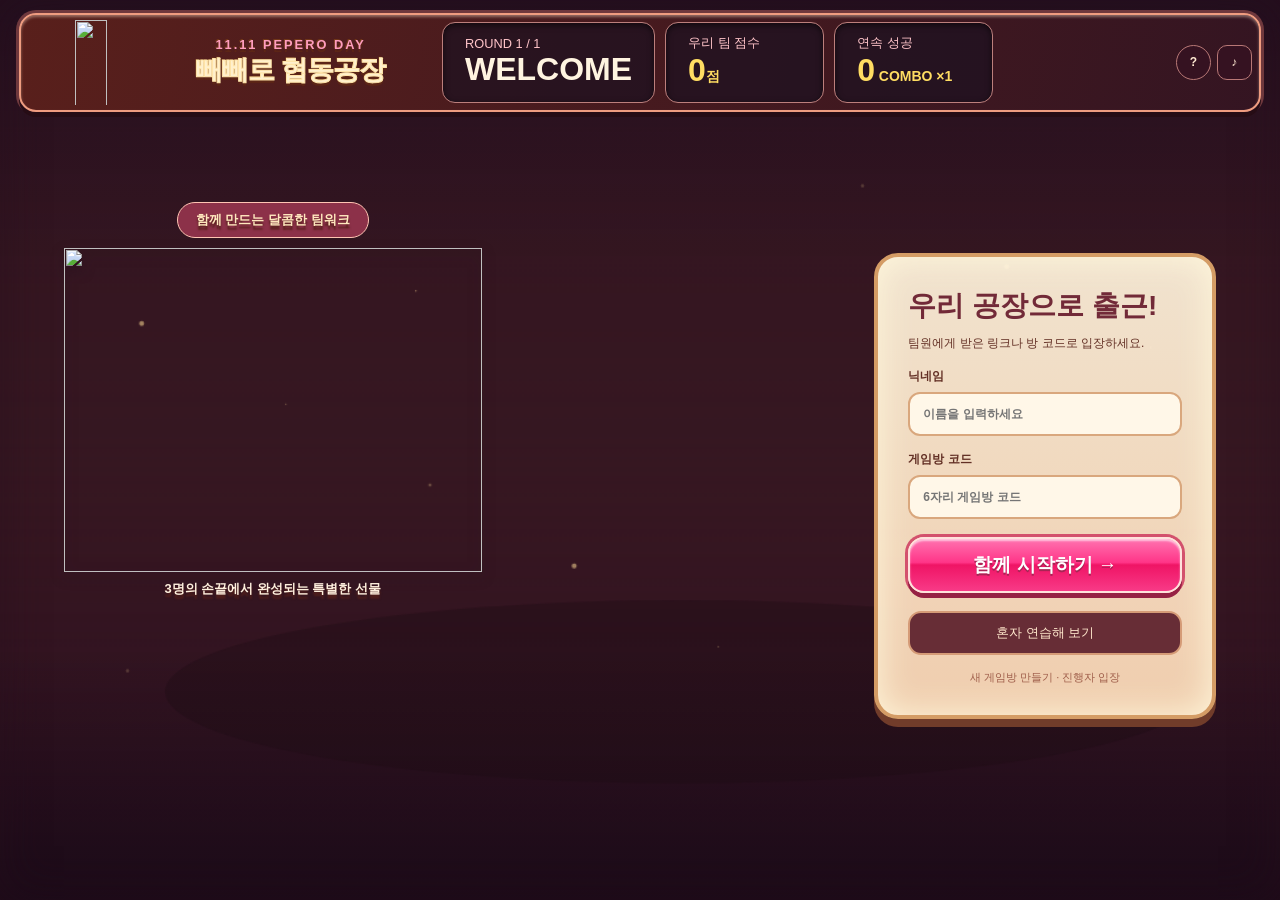
==== admin/index.html @ 55b6c735 "Deploy optimized factory client 7bb417012b5c" ====
<!doctype html><html lang="ko"><head><meta charset="utf-8"><meta name="viewport" content="width=device-width,initial-scale=1"><title>빼빼로 협동공장</title><link rel="stylesheet" href="../style-7bb417012b5c.css"></head><body><div id="root"></div><script>window.PEPERO_API_URL="https://qsarowamxhwhxdhzqxeh.supabase.co/functions/v1/pepero-game"</script><script type="module" src="../app-7bb417012b5c.js"></script></body></html>
---- style-7bb417012b5c.css ----
@import url('https://fonts.googleapis.com/css2?family=Gowun+Dodum&family=Noto+Sans+KR:wght@400;500;600;700;800;900&display=swap');

.host-route .join-panel form,.host-route .join-panel .or,.host-route .join-panel .practice-button,.host-route .join-panel .admin-entry{display:none}.host-create-card{padding:25px 0 15px}.host-create-card p{line-height:2.6;color:#a88973;font-size:13px;margin-bottom:25px}.host-create-card a{display:block;text-align:center;font-size:11px;color:#bc8b77;margin:18px 0}.host-route .restore-link{margin-top:18px!important}
:root{--pink:#ed628b;--brown:#55382e;--border:#f0e5dd}*{box-sizing:border-box}body{margin:0;color:var(--brown);background:#fcfaf6;font-family:'Noto Sans KR',sans-serif;font-size:13px}button,input,select{font:inherit}button{cursor:pointer;display:inline-flex;align-items:center;justify-content:center;gap:8px;border:0;background:none;color:inherit;transition:transform .15s,background .2s}button:hover{filter:brightness(.98);transform:translateY(-1px)}button:disabled{opacity:.45;cursor:not-allowed;transform:none}button:focus-visible,a:focus-visible{outline:3px solid #ed8bac;outline-offset:3px}input,select{border:1px solid #eadfd7;border-radius:9px;padding:11px 12px;background:#fffcfa;outline:none;width:100%;color:var(--brown)}input:focus,select:focus{border-color:var(--pink);box-shadow:0 0 0 3px #ed628b12}h1,h2,h3,p{margin:0}b,strong{font-weight:800}a{color:inherit;text-decoration:none}.sidebar{width:210px;position:fixed;inset:0 auto 0 0;padding:36px 23px 22px;background:#fffdf9;border-right:1px solid var(--border);display:flex;flex-direction:column;z-index:10}.brand{display:flex;align-items:center;gap:11px}.brand>b{font-family:'Gowun Dodum',sans-serif;font-size:23px;font-weight:900;letter-spacing:-1.3px;line-height:1.2}.brand>b>span{display:block;color:var(--pink);font-size:20px;letter-spacing:-.8px}.brand-mark{position:relative;width:45px;height:51px;background:#f9d6df;border-radius:12px;color:#dd5980;font-size:20px;display:grid;place-items:center;transform:rotate(-8deg);border:2px solid #fff;box-shadow:0 2px 0 #f1b6c8}.brand-mark span{position:absolute;color:#713c28;font-size:31px;top:19px}.side-divider{height:1px;background:var(--border);margin:30px 0 25px}.nav-label{font-size:9px;color:#b6a094;letter-spacing:1.3px;font-weight:700;padding-left:12px}nav{display:flex;flex-direction:column;gap:8px;margin-top:14px}nav button{padding:14px 13px;justify-content:flex-start;font-weight:600;color:#927e71;border-radius:10px;white-space:nowrap}nav button.active{background:#fce8ed;color:#d94e79;font-weight:800}nav button>svg:last-child:not(:first-child){margin-left:auto}.side-note{margin-top:auto;margin-bottom:50px;text-align:center;background:linear-gradient(#fff4ed,#ffefef);border:1px solid #f5e4dc;border-radius:14px;padding:22px 5px}.side-note>span{font-size:37px;display:block;transform:rotate(-14deg);margin-bottom:10px}.side-note>b{font-size:13px}.side-note p{font-size:11px;color:#a18c7b;line-height:1.9;margin:9px 0}.side-note>div{color:#e8a6b8;letter-spacing:8px}.side-bottom{font-size:10px;color:#978576;text-align:center}.side-bottom small{font-size:8px;display:block;margin-top:12px;letter-spacing:.5px;color:#c0ada0}.status-dot{width:6px;height:6px;background:#7eaf87;border-radius:50%;display:inline-block;flex-shrink:0;margin-right:4px}.status-dot.offline{background:#d3c6bf}.main-shell{margin-left:210px}.topbar{height:75px;display:flex;align-items:center;justify-content:space-between;padding:0 36px;border-bottom:1px solid var(--border);background:#fffdf9}.breadcrumb{display:flex;align-items:center;gap:12px;color:#ab9789;font-size:11px}.breadcrumb b{font-weight:600;color:#735449}.top-actions{display:flex;align-items:center;gap:16px}.date-pill{font-size:10px;font-weight:700;color:#ca7d89;background:#fff0f1;border-radius:20px;padding:6px 11px;display:flex;align-items:center;gap:7px}.icon-button{color:#9b8578;padding:4px}.profile{width:32px;height:32px;background:#f9e5dc;color:#ba7d6c;border-radius:50%;display:grid;place-items:center;font-size:20px}main{padding:30px 36px 15px;max-width:1700px;margin:auto}.page-heading{display:flex;justify-content:space-between;align-items:center;margin-bottom:25px;gap:15px}.eyebrow{font-size:9px;letter-spacing:1.8px;color:#c5907d;font-weight:700}h1{font-size:26px;letter-spacing:-1.3px;margin:7px 0 9px;font-weight:800}h1>span{color:#ed7493;font-size:22px;margin-left:5px}.page-heading p{color:#a18d7f;font-size:11px}.panel{border:1px solid var(--border);border-radius:15px;background:#fffefb;box-shadow:0 3px 8px #6f433003;overflow:hidden}.panel-title{display:flex;align-items:center;justify-content:space-between;font-size:14px;font-weight:800;gap:8px}.panel-title>span:first-child{display:flex;align-items:center;gap:8px}.panel-title svg{color:#d89088}.soft-tag{font-size:9px;color:#bb9480;font-weight:600;background:#fbf3e9;border-radius:20px;padding:5px 9px;white-space:nowrap}.landing-grid{display:grid;grid-template-columns:minmax(0,1.65fr) minmax(310px,1fr);gap:23px;margin-bottom:24px}.hero{height:292px;border-radius:16px;background:#fce0df;position:relative;overflow:hidden;border:1px solid #f4d5cc}.hero-copy{position:relative;padding:29px;z-index:2;width:54%;background:linear-gradient(90deg,#ffe8df 70%,transparent)}.season-tag{font-size:9px;padding:5px 9px;border:1px solid #e8b8aa;background:#ffefdf;border-radius:15px;color:#b3785d;font-weight:700;white-space:nowrap}.hero h2{font-family:'Gowun Dodum',sans-serif;font-size:47px;line-height:1.08;letter-spacing:-2.5px;margin:18px 0 10px;color:#673d2b;font-weight:900;text-shadow:2px 2px 0 #fff4d8;position:relative}.hero h2 strong{font-size:50px}.hero h2 i{position:absolute;font-size:26px;top:5px;left:157px;color:#e98a96;transform:rotate(15deg);text-shadow:none}.hero-copy p{font-size:12px;color:#8b5a47;font-weight:600}.hero-tags{display:flex;gap:6px;margin-top:12px;white-space:nowrap}.hero-tags>span{font-size:9px;padding:4px 7px;border-radius:5px;background:#fff8e8bb;color:#a17762}.hero-art{position:absolute;right:-2px;top:0;width:58%;height:100%;background-image:url('./reference.webp');background-size:auto 1070px;background-position:59% 0;background-repeat:no-repeat;mask-image:linear-gradient(90deg,transparent,black 17%);filter:saturate(.85)}.hero-ribbon{position:absolute;z-index:3;bottom:0;width:100%;background:#7e4939ec;color:#fff5e2;text-align:center;font-size:11px;font-weight:600;padding:9px}.hero-spark{position:absolute;z-index:3;color:#fff4b6;font-size:25px}.s1{right:23px;top:24px}.s2{right:32%;bottom:50px;font-size:35px}.stats-strip{display:flex;border:1px solid var(--border);border-radius:12px;background:#fffefb;margin-top:13px;padding:16px 7px;justify-content:space-around}.stats-strip>div{display:flex;align-items:center;gap:11px;padding:0 10px;border-right:1px solid var(--border);flex:1;justify-content:center}.stats-strip>div:last-child{border:0}.stats-strip svg{color:#d1a178;stroke-width:1.7;width:23px}.stats-strip>div:nth-child(2) svg{color:#e58f9f}.stats-strip span{font-size:9px;color:#ac9483}.stats-strip b{display:block;font-size:13px;margin-top:3px;color:#765444}.stats-strip small{font-size:9px;color:#b09a88;font-weight:400}.join-panel{padding:24px 26px 15px}.tiny-label{font-size:8px;letter-spacing:1.2px;color:#b1a088;font-weight:700}.join-panel h2{font-size:18px;letter-spacing:-.6px;margin-top:11px}.join-panel>p{font-size:10px;color:#ae9787;margin-top:6px}.join-panel form{margin-top:18px}.join-panel label{display:block;font-size:10px;font-weight:700;margin-bottom:12px}.join-panel label span{color:var(--pink)}.join-panel input{display:block;margin-top:6px;padding:11px 12px;font-size:11px;height:39px}.join-panel input::placeholder{color:#c5b4a7}.code-input{letter-spacing:.7px}.primary{background:linear-gradient(#f0799b,#eb5b88);border:1px solid #e95784;box-shadow:0 3px 0 #cc416b15;color:white;border-radius:9px;min-height:41px;padding:10px 17px;font-size:12px;font-weight:700}.primary:hover{background:#e75080}.wide{width:100%;justify-content:center}.primary.wide svg{margin-left:8px}.or{display:flex;gap:10px;align-items:center;color:#c0ac9c;font-size:9px;margin:13px 0 9px;justify-content:center}.or>span{flex:1;height:1px;background:var(--border)}.practice-button{width:100%;padding:9px;border:1px solid #f0d8cc;background:#fff7ec;border-radius:8px;font-size:11px;color:#ad7a58;font-weight:600}.practice-button>svg:last-child{margin-left:auto}.practice-button>svg:first-child{margin-right:auto}.admin-entry{font-size:9px;color:#b7a292;margin:11px auto 0;display:flex;gap:5px}.restore-link{font-size:8px!important;color:#b7a292;text-align:center;margin:5px 0 0!important;cursor:pointer}.restore-link input{display:none!important}.content-grid{display:grid;grid-template-columns:minmax(0,1fr) 310px;gap:23px;align-items:start}.guide{padding:22px}.guide>p{font-size:10px;color:#ac9685;margin-top:8px}.guide-steps{display:grid;grid-template-columns:repeat(3,1fr);gap:13px;margin-top:20px}.guide-step{position:relative;border:1px solid #f2e6d6;background:#fffaf0;border-radius:10px;padding:12px 12px 15px}.step-1{background:#fff4f1;border-color:#f3dfd7}.step-2{background:#fff2f5;border-color:#f4dce2}.step-number{position:absolute;top:10px;left:12px;color:#c28d5e;font-size:11px;font-weight:900;letter-spacing:1px}.step-1 .step-number{color:#ba8b73}.step-2 .step-number{color:#d78c9c}.step-illustration{height:92px;display:flex;align-items:center;justify-content:center;gap:8px;padding-top:8px}.step-illustration .stick-wrap{height:65px;width:23px;transform:rotate(-17deg)}.step-illustration .stick-wrap:nth-child(2){transform:rotate(17deg)}.step-illustration .gift-box{transform:rotate(-8deg);width:44px;height:65px}.choco-pot{font-size:40px;transform:rotate(-8deg)}.guide-step h3{font-size:13px;display:flex;align-items:center;gap:7px;white-space:nowrap;margin-bottom:7px}.guide-step h3 span{font-size:7px;letter-spacing:.6px;color:#c0a58d}.guide-step p{font-size:9px;line-height:1.9;color:#a58a77}.step-arrow{position:absolute;right:-17px;top:65px;border:1px solid #f3e3d9;background:#fffcf8;border-radius:50%;padding:4px;color:#d0a88d;z-index:2}.guide-details{padding-top:24px}.guide-details h3{margin:18px 0 8px;font-size:16px}.guide-details p{line-height:2;color:#927c70;max-width:800px}.event-banner{margin-top:20px;display:flex;align-items:center;padding:18px 24px;border-radius:13px;background:linear-gradient(105deg,#fff5db,#fff0d3 65%,#ffe7b6);border:1px solid #f3e3bf;position:relative;overflow:hidden;height:114px}.event-icon{font-size:33px;margin-right:18px}.event-banner span{font-size:9px;color:#bb9155}.event-banner h3{font-size:17px;color:#997039;margin:4px 0 7px;letter-spacing:-.5px}.event-banner p{font-size:9px;color:#b49669}.gold-sticks{display:flex;gap:10px;margin-left:auto;transform:rotate(24deg);margin-right:12px}.gold-sticks .stick-wrap{height:94px;width:22px}.ranking{padding:21px 20px 0}.live{display:inline-flex;align-items:center;gap:5px;color:#c28173;font-size:8px;letter-spacing:1px;font-weight:700}.live i{width:5px;height:5px;border-radius:50%;background:#ee7a92}.ranking .muted{color:#bba18c;font-size:9px;margin-top:11px;display:flex;justify-content:space-between}.rank-row{display:flex;align-items:center;gap:11px;padding:16px 0 12px;border-bottom:1px dashed #eee2d7;transition:all .4s}.rank-row:last-of-type{border:0}.medal{font-size:21px;width:24px;text-align:center;line-height:1;flex-shrink:0}.medal-3,.medal-4,.medal-5{font-size:14px;font-weight:700;color:#c2ad98}.rank-name{flex:1;min-width:0}.rank-name b{font-size:11px;display:flex;align-items:center;gap:5px;white-space:nowrap}.rank-name em{font-size:7px;font-style:normal;color:#dc6a8d;background:#fff0f4;padding:2px 4px;border-radius:4px}.rank-name small{font-size:8px;color:#b49d8a;display:block;margin:4px 0}.rank-name small>span{margin-left:7px}.rank-track{height:4px;background:#f4ede3;border-radius:8px;overflow:hidden;margin-top:6px}.rank-track i{display:block;background:#efcc81;height:100%;border-radius:8px;transition:width .5s}.rank-row:nth-of-type(4) .rank-track i{background:#e4ae9a}.rank-row:nth-of-type(n+5) .rank-track i{background:#d2c2b2}.rank-row>strong{font-size:15px;white-space:nowrap}.rank-row>strong>small{font-size:9px;font-weight:400;color:#ae9583;margin-left:3px}.ranking-foot{font-size:8px;color:#b09a88;background:#faf6ee;margin:15px -20px 0;padding:11px 8px;display:flex;align-items:center;justify-content:center;gap:7px}.my-team{background:#fff4f6;margin:0 -10px;padding-left:10px;padding-right:10px;border-radius:8px}.page-footer{display:flex;align-items:center;gap:5px;color:#bfaa98;font-size:9px;margin:26px 0 2px}.page-footer svg{color:#dca4a5}.page-footer>span{margin-left:auto;font-size:8px;letter-spacing:1px;color:#c8b7a6}
.biscuit{height:100%;width:18px;margin:auto;border:1px solid #bd854c;background:linear-gradient(90deg,#dfa96b,#f4cd92 45%,#e8b777);border-radius:7px;position:relative;box-shadow:inset 2px 0 0 #ffe2ad,1px 2px 0 #9e6b3820}.biscuit.shape-1{width:26px}.biscuit.shape-2:before{content:'♥';position:absolute;top:-15px;left:-10px;font-size:38px;color:#e8b571;line-height:1;text-shadow:0 -1px #c89559}.biscuit.shape-3:before{content:'★';position:absolute;top:-14px;left:-10px;font-size:39px;color:#e8b571;line-height:1;text-shadow:0 -1px #c89559}.chocolate{position:absolute;top:0;left:-1px;right:-1px;border-radius:6px 6px 5px 5px;box-shadow:inset 2px 1px 1px #ffffff55;overflow:hidden}.chocolate span{position:absolute;font-size:9px;color:#ffbdc4;line-height:1}.chocolate span:nth-child(even){color:#fff4d9}.stick-wrap{height:95px;width:35px;position:relative;padding-top:8px;flex-shrink:0}.stick-wrap.small{height:41px;width:19px;transform:rotate(30deg);padding:0}.small .biscuit{width:9px;border-radius:4px}.small .biscuit:before{font-size:18px;left:-4px;top:-7px}.small .chocolate span{font-size:4px}.golden .biscuit{box-shadow:0 0 15px #ffd45c;background:linear-gradient(90deg,#db9b28,#ffe17c,#dba535)}.gold-stars{position:absolute;right:-9px;top:15px;color:#e6ad31;font-size:22px;animation:twinkle 1.4s infinite}.gift-box{width:47px;height:73px;border:1px solid #df82a3;background:linear-gradient(110deg,#ffd3e1,#ed88ab);border-radius:3px;box-shadow:5px 1px 0 #e98db0,6px 2px 0 #c1748c;position:relative;display:flex;flex-direction:column;align-items:center;justify-content:center;color:#ed6293;font-size:24px;flex-shrink:0;transform:rotate(-4deg)}.gift-box:before{content:'';height:100%;width:8px;background:#ffffff55;position:absolute;left:8px}.gift-box:after{content:'♡';position:absolute;top:4px;right:5px;font-size:13px;color:#fff3f0}.gift-box span{font-size:6px;letter-spacing:1px;color:#fff6ec;z-index:1}.box-1{background:linear-gradient(110deg,#ec8a94,#c73f58);border-color:#b84058;box-shadow:5px 1px 0 #ad354b,6px 2px 0 #8b293d;color:#ffe4d7}.box-2{background:linear-gradient(110deg,#ac7861,#5d342c);border-color:#6c4031;box-shadow:5px 1px 0 #4e3028,6px 2px 0 #3d241f;color:#f9b8bc}.box-3{background:linear-gradient(110deg,#fff2e3,#fff8ea);border-color:#e4bba4;box-shadow:5px 1px 0 #ebd5c6,6px 2px 0 #cfb49f;color:#ee99aa}.outline-button{border:1px solid #e9dace;border-radius:8px;background:#fffcf7;padding:9px 12px;font-size:11px;white-space:nowrap}.error-bar{display:flex;gap:10px;align-items:center;padding:12px 16px;background:#fff0ee;color:#c76353;border:1px solid #f0bdb3;border-radius:10px;margin-bottom:16px}.error-bar button{margin-left:auto}.toast{position:fixed;left:50%;bottom:35px;transform:translateX(-50%);z-index:90;background:#714534;color:#fff7e4;border:1px solid #8e6351;border-radius:15px;padding:17px 26px;box-shadow:0 10px 40px #613c3a30;font-size:14px;font-weight:700;display:flex;gap:12px;align-items:center;animation:pop .3s}.modal-backdrop{position:fixed;inset:0;background:#50362e55;backdrop-filter:blur(5px);z-index:80;display:grid;place-items:center;padding:20px}.mini-modal{position:relative;text-align:center;padding:35px;max-width:470px;width:100%;box-shadow:0 20px 70px #4a231b30}.mini-modal h2{font-size:23px;letter-spacing:-1px;margin:10px 0}.mini-modal p{color:#a48b7c;font-size:12px;line-height:1.9;margin:15px 0 22px}.mini-modal>.primary{margin-top:15px}.mini-modal small{display:block;color:#b3a090;margin-top:15px;font-size:10px}.modal-emoji{font-size:45px}.close{position:absolute;top:16px;right:16px;color:#baa595}.admin-key-note{padding:16px;background:#fff5e7;border-radius:8px;color:#aa8863;font-size:11px;line-height:1.9}.admin-key-note svg{display:inline;margin-right:5px}.loading{padding:40px;display:flex;justify-content:center;gap:15px;align-items:center}.loading button{text-decoration:underline}.spin{animation:spin 2s linear infinite}.game-status{display:flex;align-items:center;justify-content:space-between;background:#fff4eb;border:1px solid #efdaca;border-radius:12px;padding:15px 20px;margin-bottom:20px;gap:15px}.game-status>div:first-child{display:flex;align-items:center;gap:16px}.game-status b{font-size:14px}.status-metrics{display:flex;align-items:center;gap:25px}.status-metrics>span{display:flex;align-items:center;gap:7px;font-size:11px;color:#9d7d64}.status-metrics strong{font-size:22px;color:#724c34;font-variant-numeric:tabular-nums}.status-metrics .score strong{color:var(--pink);margin-left:5px}.last-chance{border:2px solid #e7b34b;background:#fff2ce;box-shadow:0 0 14px #f6c65140}.lobby-avatars{display:flex;justify-content:space-around;text-align:center;padding:30px 15px 35px;gap:15px}.lobby-avatars>div{flex:1}.lobby-avatars h3{font-size:15px;margin:12px 0 7px}.lobby-avatars small{color:#b8a08d;font-size:10px}.lobby-avatars em{display:block;font-size:10px;font-style:normal;color:#de6a8d;margin-top:8px}.lobby>.panel:first-child{padding:23px}.lobby .guide{border:0;box-shadow:none;padding:10px 0 0}.role-tag{font-size:10px;padding:5px 10px;border-radius:5px;background:#fff0d9;color:#bc8c53;display:inline-block}.role-tag.role-1{background:#fce5e1;color:#bf8673}.role-tag.role-2{background:#fce8ef;color:#d98ca2}.waiting-message{display:flex;align-items:center;justify-content:center;gap:8px;font-size:11px;color:#bb9273;padding:15px;border:1px dashed #e9d6c6;border-radius:10px;margin-bottom:15px}.avatar{height:100px;width:85px;position:relative;margin:0 auto 10px}.face{font-size:55px;position:absolute;top:18px;left:8px;line-height:1;z-index:2}.chef-hat{position:absolute;top:-3px;left:16px;font-size:57px;color:#fff7ed;line-height:1;text-shadow:0 -1px #d0a492,1px 0 #cfa394,-1px 0 #cfa394;z-index:3;transform:rotate(-8deg)}.chef-hat:after{content:'♥';position:absolute;color:#f294a8;font-size:16px;left:17px;top:14px}.apron{position:absolute;bottom:0;left:15px;width:55px;height:33px;border:1px solid #d2917d;background:#ffe3b9;border-radius:18px 18px 6px 6px;text-align:center;font-size:21px;color:#e17c8a;z-index:3}.role-1 .apron{background:#ffcad7}.role-2 .apron{background:#fff0e6}.working{animation:bob .65s infinite alternate}.play-grid{grid-template-columns:minmax(0,1fr) 290px;gap:19px}.conveyor-panel{padding:20px 20px 0}.stations{display:flex;justify-content:space-between;align-items:start;gap:12px;margin-top:23px;padding:0 4px 12px}.station{position:relative;flex:1;min-width:0;text-align:center}.station-label{display:flex;align-items:center;justify-content:center;gap:4px;background:#fff1de;font-size:10px;font-weight:700;padding:7px 5px;border-radius:6px;color:#a77b53;position:relative}.station:nth-child(2) .station-label{background:#fce8e0;color:#bb7e64}.station:nth-child(3) .station-label{background:#fce8ef;color:#c87791}.station-label>small{font-size:6px;color:#e96b8c;position:absolute;top:-5px;right:4px;background:#fff3f7;padding:1px 3px;border-radius:3px}.station .avatar{transform:scale(.85);height:86px;margin-top:6px;margin-bottom:2px}.station b{font-size:11px;display:block}.station>small{font-size:8px;display:block;color:#b69b83;margin:5px 0}.queue-badge{border:1px solid #ebdfd2;background:#faf5ed;border-radius:5px;padding:3px 8px;font-size:8px;color:#b19173;display:inline-block}.station-arrow{position:absolute;right:-13px;top:96px;font-size:26px;color:#e4c3a7}.finish-station{width:60px;align-self:center;text-align:center;padding-top:40px}.finish-station>div{font-size:36px}.finish-station b{display:block;font-size:11px}.finish-station>span{font-size:9px;color:#b9a08c}.belt{height:59px;margin:0 -20px;background:#e5ccad;position:relative;border-top:4px solid #c5a788;border-bottom:5px solid #bfa183;overflow:hidden}.belt-track{position:absolute;inset:0;background:repeating-linear-gradient(90deg,#f0ddc4 0 38px,#ceb79c 39px 42px);animation:belt 2s linear infinite}.rush .belt-track{animation-duration:.7s}.belt-product{position:absolute;top:4px;display:flex;align-items:end;gap:2px;transition:left .7s}.belt-product span{font-size:7px;color:#8b6b51}.workstation{margin-top:19px}.workstation>.panel-title{background:#fff7ef;padding:17px 20px;border-bottom:1px solid var(--border)}.nickname{font-size:10px;font-weight:500;color:#af8e74;display:flex;align-items:center;gap:6px}.work-content{display:grid;grid-template-columns:158px minmax(0,1fr);gap:21px;padding:20px}.order-card{background:#fff9ed;border:1px solid #efdfc7;border-radius:9px;overflow:hidden}.order-kicker{display:flex;align-items:center;justify-content:center;gap:7px;background:#f8e9cd;border-bottom:1px solid #eddbc0;font-size:11px;padding:10px;font-weight:800;color:#9b754d}.order-product{display:flex;gap:16px;height:125px;align-items:center;justify-content:center}.order-product>.stick-wrap{height:92px;width:25px;transform:rotate(-22deg)}.order-product .gift-box{width:36px;height:59px;transform:rotate(7deg);font-size:21px}.order-product .gift-box span{font-size:4px}.order-card dl{padding:0 12px;margin:0}.order-card dl>div{display:flex;justify-content:space-between;font-size:9px;border-bottom:1px dashed #eddfca;padding:7px 0;gap:8px}.order-card dt{color:#b49a7d}.order-card dd{font-weight:700;margin:0}.order-footer{padding:9px 5px;text-align:center;font-size:8px;color:#be9b73;margin-top:6px;background:#fcf1da}.gold-order{border-color:#dfb75b;box-shadow:0 0 12px #edd68a35}.gold-label{font-size:9px;color:#b78c24;background:#fff0bc;padding:5px;border-radius:5px;display:block;text-align:center}.work-controls h3{font-size:11px;font-weight:700;display:flex;gap:8px;align-items:center;margin:2px 0 14px;letter-spacing:-.3px}.work-controls h3 span{color:#df8b91;background:#fff0f2;padding:2px 5px;border-radius:4px;font-size:9px}.shape-options,.box-options{display:grid;grid-template-columns:repeat(4,1fr);gap:8px}.shape-options button,.box-options button{position:relative;display:flex;flex-direction:column;gap:7px;border:1px solid #eee1d1;border-radius:8px;background:#fffbf2;padding:14px 6px 10px;font-size:9px;color:#ac8969}.shape-options .stick-wrap{height:80px;width:28px;margin-bottom:5px}.shape-options button>svg{position:absolute;right:4px;top:5px;color:#de7d96}.shape-options button.selected,.box-options button.selected,.coat-options button.selected,.topping-options button.selected{border:1.5px solid #ee87a3;background:#fff2f5;color:#ce6182}.shape-options b{font-size:9px}.work-tip{display:flex;align-items:center;gap:6px;font-size:9px;background:#fcf6ed;color:#b89d82;padding:11px 9px;border-radius:6px;line-height:1.6;margin:15px 0}.work-tip>span{font-size:15px;color:#dba1a4}.work-controls>.primary{font-size:11px;min-height:39px}.timing{height:40px;background:#f2e4d4;position:relative;border:1px solid #e0c8ae;border-radius:8px;margin:20px 0 39px;overflow:visible}.timing>span{position:absolute;top:0;bottom:0;background:repeating-linear-gradient(45deg,#9dc299 0 7px,#b5d1ad 7px 14px);border-left:2px solid #81a67d;border-right:2px solid #81a67d}.timing i{position:absolute;top:-7px;width:5px;height:51px;background:#d75f82;border:2px solid #fff8ef;border-radius:4px;box-shadow:0 1px 3px #81413950;transform:translateX(-50%)}.timing b{position:absolute;font-size:9px;bottom:-24px;left:0;right:0;color:#ad8c73;font-weight:400;text-align:center}.empty-order{text-align:center;padding:25px 5px;color:#b3a18b;font-size:10px;min-height:252px}.empty-order svg{margin:20px auto;width:30px;height:30px;color:#d3c0a5}.empty-order p{margin-bottom:10px}.empty-order small{font-size:8px}.team-footer{display:flex;align-items:center;justify-content:space-between;gap:10px;margin-top:14px;padding:13px 15px;background:#fffdf9;border:1px solid var(--border);border-radius:10px}.team-footer>div{font-size:9px;color:#b59d87}.team-footer b{display:block;margin:5px 0 0 10px;font-size:9px;color:#ac917b;font-weight:500}.sos-button{font-size:10px;background:#fff0ed;border:1px solid #f0ccc2;border-radius:7px;color:#d47965;padding:9px 10px;font-weight:700;white-space:nowrap}.sos-button span{font-size:8px;padding-left:4px;font-weight:500;color:#c99380}.game-right>.panel{margin-bottom:17px}.game-right .rank-row{padding-top:12px;padding-bottom:10px}.combo-card{padding:20px;text-align:center;background:linear-gradient(130deg,#fff9ec,#fff0de)}.combo-card>span{font-size:10px;color:#b3936b}.combo-card>div:nth-child(2){font-size:11px;color:#c89957;margin:7px 0}.combo-card b{font-size:33px;color:#d89541;margin-right:3px}.combo-card p{font-size:8px;color:#b49a7e}.combo-dots{display:flex;justify-content:center;gap:5px;margin-top:12px}.combo-dots i{width:12px;height:7px;border-radius:2px;background:#efdfc7}.combo-dots .filled{background:#ecb956}.activity-card{padding:17px}.activity-card .panel-title{font-size:11px}.activity-card p{font-size:9px;color:#a98d73;line-height:1.8;padding:8px 0;display:flex;align-items:center;gap:6px;border-bottom:1px dashed #eee1d1}.activity-card p:last-child{border:0}.activity-card p>svg{color:#db91a2;flex-shrink:0}.coat-options,.topping-options{display:grid;grid-template-columns:repeat(4,1fr);gap:7px}.coat-options button,.topping-options button{display:flex;flex-direction:column;padding:8px 3px;border:1px solid #eddfd2;border-radius:8px;font-size:8px;gap:6px}.coat-options i{width:28px;height:28px;border:2px solid #ffffff88;border-radius:50%;box-shadow:0 0 0 1px #d5b9a3}.topping-options{margin-top:8px}.topping-options span{font-size:20px}.box-options button{font-size:8px;padding:16px 0 10px}.box-options .gift-box{width:28px;height:48px;margin-bottom:8px;font-size:17px}.box-options .gift-box span{font-size:3px}.drag-board{height:132px;position:relative;border:1px dashed #e4cdbb;background:#fff9f0;border-radius:9px;margin:12px 0 15px;touch-action:none;cursor:grab;display:flex;align-items:center;justify-content:space-between;padding:12px 20px 25px;user-select:none}.drag-start{width:35px;display:flex;justify-content:center;z-index:1;pointer-events:none}.drag-board .stick-wrap{height:70px;transform:rotate(90deg);margin-left:16px;pointer-events:none}.coat-track{position:absolute;top:42%;left:8%;right:8%;height:20px;border-radius:10px;border:2px solid #d9b191;pointer-events:none}.drag-board svg{position:absolute;inset:0;width:100%;height:100%;pointer-events:none;z-index:2}.drag-board small{position:absolute;bottom:8px;left:0;right:0;text-align:center;font-size:8px;color:#ba9980;pointer-events:none}.drag-board .gift-box{width:38px;height:65px;pointer-events:none;transform:none}.drag-arrow{font-size:34px;color:#ebc9ac}.support-popup{position:fixed;bottom:22px;right:28px;z-index:50;display:flex;align-items:center;gap:14px;background:#fff5ee;border:1px solid #efae97;box-shadow:0 10px 30px #a66e4725;border-radius:12px;padding:20px}.support-popup>svg{color:#d77d62}.support-popup b{font-size:12px}.support-popup p{font-size:10px;color:#ba967c;margin-top:6px}.support-popup .primary{font-size:11px}.jam-popup{bottom:110px}.pause-banner{position:fixed;top:76px;left:210px;right:0;text-align:center;display:flex;align-items:center;justify-content:center;gap:8px;padding:12px;background:#f9e9c2;color:#9d7939;z-index:40;font-size:13px;font-weight:700}.countdown-overlay{position:fixed;inset:0;background:#58372deb;z-index:70;color:#fff3db;display:flex;flex-direction:column;align-items:center;justify-content:center;backdrop-filter:blur(8px)}.countdown-overlay>span{font-size:20px}.countdown-overlay>b{font-size:160px;font-weight:900;line-height:1.4;color:#ffc0d1;text-shadow:0 9px 0 #e4658c}.countdown-overlay h2{font-size:19px;letter-spacing:5px}.practice-roles{display:flex;align-items:center;gap:8px;background:#f8f1e7;padding:10px 14px;border-radius:9px;margin-bottom:18px}.practice-roles>span{font-size:10px;margin-right:auto;color:#a28a73}.practice-roles button{font-size:10px;padding:7px 12px;background:#fffbf5;border:1px solid #e4d8c8;border-radius:6px}.practice-roles button.selected{background:#fbe1e9;border-color:#eda7bc;color:#cf6384}.round-end{text-align:center;padding:45px 20px;margin-top:20px}.round-end>span{font-size:45px}.round-end h2{font-size:20px;margin:20px 0 10px}.round-end p{font-size:12px;color:#aa8f77;margin-bottom:20px}.round-end>b{font-size:21px;color:#dc6b8b}.large-rank{max-width:950px;margin:auto}.board-top{display:flex;justify-content:space-between;align-items:center;margin-bottom:18px}.board-top h2{font-size:19px}.board-top h2 span{font-size:10px;margin-left:15px;color:#b69c86}.large-rank .rank-row{padding:20px 10px}.large-rank .rank-name b{font-size:19px}.large-rank .rank-name small{font-size:11px}.large-rank .rank-row>strong{font-size:30px}.large-rank .rank-track{height:8px}.board-mode .sidebar,.board-mode .topbar{display:none}.board-mode .main-shell{margin:0}.board-mode .large-rank{max-width:1250px}.board-mode .rank-row{padding:24px 15px}.board-mode .rank-name b{font-size:25px}.admin-grid{display:grid;grid-template-columns:1fr 265px;gap:20px;margin-bottom:20px}.admin-control,.admin-tools{padding:22px}.admin-buttons{display:flex;gap:10px;flex-wrap:wrap;margin:20px 0}.settings-row{display:flex;gap:12px;align-items:end;flex-wrap:wrap;border-top:1px solid var(--border);padding-top:20px}.settings-row label{font-size:10px;flex:1;min-width:95px;color:#ab9078}.settings-row input{display:block;margin-top:7px;padding:8px}.settings-row .check-label{display:flex;align-items:center;gap:5px;flex:0;white-space:nowrap;margin-bottom:10px}.check-label input{width:auto;margin:0;accent-color:var(--pink)}.manual-events{display:flex;gap:10px;align-items:center;border-top:1px solid var(--border);margin-top:20px;padding-top:17px;flex-wrap:wrap}.manual-events>span{font-size:10px;color:#b29980}.manual-events button{font-size:10px}.admin-tools h3{font-size:14px;margin-bottom:12px}.admin-tools p{font-size:10px;color:#ae947c;margin-bottom:17px}.admin-tools>button{display:flex;width:100%;font-size:10px;margin-bottom:10px}.danger-button{border:1px solid #eecac4;border-radius:8px;color:#c47565;padding:9px}.team-grid{display:grid;grid-template-columns:repeat(3,1fr);gap:18px}.admin-team{padding:18px}.team-card-head{display:flex;justify-content:space-between;margin-bottom:12px}.team-card-head span{font-size:9px;letter-spacing:1px;color:#be9d83}.team-card-head b{font-size:13px;color:var(--pink)}.admin-team>input{font-size:15px;font-weight:800;background:transparent;padding:7px 0;border:0;border-bottom:1px solid var(--border);border-radius:0}.team-slots>div{display:flex;align-items:center;gap:8px;margin:15px 0}.slot-icon{width:28px;height:28px;background:#fff0d6;display:grid;place-items:center;border-radius:8px;color:#b99365;font-size:11px;font-weight:700}.slot-icon.role-1{background:#fae5df;color:#c28b77}.slot-icon.role-2{background:#fce5ed;color:#cf849c}.team-slots>div>div{flex:1}.team-slots small{display:block;color:#b79c84;font-size:8px}.team-slots b{font-size:11px;display:block;margin-top:3px}.team-slots select{width:76px;padding:5px 2px;font-size:8px}.team-production{display:flex;justify-content:space-between;border-top:1px dashed #eddfd0;padding-top:12px}.team-production span{font-size:9px;color:#b49a80}.team-production b{color:#95724e;margin-left:2px}.admin-team>p,.admin-team details{font-size:9px;color:#b3967b;margin-top:10px}.admin-team details p{font-size:9px;padding:5px;border-bottom:1px solid #eee1d2}.admin-team summary{cursor:pointer}.ceremony{text-align:center;padding:40px;position:relative;background:radial-gradient(ellipse at top,#fff1db,transparent 70%),#fffdfa}.confetti{font-size:30px;letter-spacing:25px;color:#ed9caa;animation:twinkle 3s infinite;margin-bottom:20px}.ceremony h2{font-size:32px;letter-spacing:-1px;margin:15px 0 10px}.ceremony>p{font-size:12px;color:#b49b82}.podium{display:flex;align-items:end;justify-content:center;gap:20px;margin:45px 0 25px}.podium-card{width:230px;padding:25px 16px;border:1px solid #e6d6c3;background:#faf4e9;border-radius:15px;animation:reveal 1s both}.podium-card>span{font-size:55px;display:block}.podium-card>small{font-size:10px;color:#b49673;display:block;margin:12px 0}.podium-card h3{font-size:20px;letter-spacing:-.7px;margin-bottom:10px}.podium-card>b{font-size:32px;color:#b28b56;display:block}.podium-card>b small{font-size:11px}.podium-card>div{font-size:9px;color:#b69b7d;margin-top:10px}.place-0{padding-top:45px;padding-bottom:35px;background:linear-gradient(#fff1c8,#ffebbd);border-color:#e3bc60;box-shadow:0 0 40px #f9df9b35}.place-0>b{color:#c7952c}.special-awards{display:flex;justify-content:center;gap:15px;margin:30px 0}.special-awards>div{display:flex;flex-direction:column;align-items:center;gap:8px;background:#fff5ee;border:1px solid #eedccb;padding:17px 23px;border-radius:10px}.special-awards svg{color:#d9a167}.special-awards small{font-size:9px;color:#b69a7d}.special-awards b{font-size:12px}.all-results{max-width:650px;margin:30px auto 0;text-align:left}@keyframes belt{to{transform:translateX(42px)}}@keyframes bob{to{translate:0 -4px}}@keyframes twinkle{50%{opacity:.5;filter:brightness(1.2)}}@keyframes spin{to{rotate:360deg}}@keyframes pop{from{opacity:0;bottom:20px}}@keyframes reveal{from{opacity:0;transform:translateY(30px)}to{opacity:1;transform:translateY(0)}}
@media(min-width:1500px){.sidebar{width:240px;padding-left:30px;padding-right:30px}.main-shell{margin-left:240px}main{padding:36px 45px}.topbar{padding:0 45px}.hero{height:330px}.hero-copy{padding:34px}.hero h2{font-size:56px}.hero h2 strong{font-size:60px}.hero-art{background-size:auto 1220px}.join-panel{padding:28px 32px}.join-panel form{margin-top:24px}.join-panel input{height:45px}.landing-grid{grid-template-columns:1.9fr 1fr}.content-grid{grid-template-columns:minmax(0,1fr) 350px}.guide-steps{gap:20px}.step-illustration{height:113px}.guide-step{padding:17px}.guide-step p{font-size:11px}.guide-step h3{font-size:15px}.ranking .rank-row{padding:20px 0 14px}.rank-name b{font-size:13px}.rank-name small{font-size:9px}.rank-row>strong{font-size:18px}.play-grid{grid-template-columns:minmax(0,1fr) 320px}.work-content{grid-template-columns:190px minmax(0,1fr);padding:25px;gap:25px}.shape-options .stick-wrap{height:105px}.order-product{height:150px}.work-controls h3{font-size:13px}.shape-options b{font-size:11px}.station .avatar{transform:scale(1);height:100px}.station-label{font-size:12px}.station b{font-size:13px}.station>small{font-size:10px}.pause-banner{left:240px}}
@media(max-width:1200px){.sidebar{width:175px;padding:28px 15px}.main-shell{margin-left:175px}.brand>b{font-size:20px}.brand>b>span{font-size:18px}.topbar{padding:0 25px}main{padding:25px}.landing-grid{grid-template-columns:1.45fr 1fr;gap:18px}.hero-copy{padding-left:20px;width:59%}.hero h2{font-size:42px}.hero h2 strong{font-size:44px}.hero h2 i{left:140px}.hero-art{width:57%;background-position:58% 0}.hero-tags{gap:4px}.hero-tags>span{font-size:8px;padding:3px 5px}.join-panel{padding:23px 20px 15px}.join-panel h2{font-size:16px}.content-grid{grid-template-columns:minmax(0,1fr) 265px;gap:18px}.guide{padding:18px}.guide-step{padding-left:9px;padding-right:8px}.guide-step h3{font-size:11px;gap:4px}.guide-step h3 span{font-size:6px}.guide-step p{font-size:8px}.guide-steps{gap:11px}.ranking{padding:18px 16px 0}.rank-row{gap:8px}.ranking-foot{margin-left:-16px;margin-right:-16px}.play-grid{grid-template-columns:minmax(0,1fr) 250px;gap:15px}.work-content{grid-template-columns:135px minmax(0,1fr);gap:14px;padding:15px}.work-controls h3{font-size:10px}.shape-options,.box-options{gap:5px}.station-label{font-size:9px}.station-label>svg{width:12px}.finish-station{width:40px}.station .avatar{width:76px}.stations{gap:10px}.conveyor-panel{padding-left:15px;padding-right:15px}.panel-title{font-size:12px}.team-footer{padding:10px}.sos-button{font-size:9px}.admin-grid{grid-template-columns:1fr 220px}.admin-control,.admin-tools{padding:18px}.admin-buttons .outline-button,.admin-buttons .primary{font-size:10px;padding:9px}.team-grid{grid-template-columns:repeat(2,1fr)}.pause-banner{left:175px}}
@media(max-width:1000px){.sidebar{width:78px;padding:26px 12px}.brand{justify-content:center}.brand>b,.side-note,.nav-label,.side-bottom{display:none}.brand-mark{width:41px}.side-divider{margin:24px 0}nav button{font-size:0;padding:15px;justify-content:center}nav button>svg:last-child:not(:first-child){display:none}nav button>svg{width:20px;flex-shrink:0}.main-shell{margin-left:78px}.page-heading h1{font-size:23px}.landing-grid{grid-template-columns:1.3fr 1fr}.hero-copy{padding-left:18px}.hero h2{font-size:37px}.hero h2 strong{font-size:41px}.hero h2 i{left:125px}.hero-copy p{font-size:10px}.season-tag{font-size:8px}.stats-strip>div{gap:6px;padding:0 6px}.stats-strip svg{width:18px}.stats-strip b{font-size:10px}.stats-strip small{font-size:7px}.pause-banner{left:78px}.play-grid{grid-template-columns:minmax(0,1fr) 230px}.station .avatar{scale:.85}.station-label{font-size:8px}.station-label svg{display:none}.station>small{font-size:7px}.work-content{grid-template-columns:115px minmax(0,1fr);gap:12px;padding:12px}.order-card dl{padding:0 8px}.order-card dl>div{font-size:8px}.order-product{gap:12px}.shape-options .stick-wrap{height:65px}.shape-options b{font-size:8px}.work-tip{font-size:8px}.team-footer>div{max-width:170px}.game-status{padding:13px}.status-metrics{gap:14px}.game-status b{font-size:11px}.admin-grid{grid-template-columns:1fr}.admin-tools{display:flex;align-items:center;gap:15px;flex-wrap:wrap}.admin-tools>button{width:auto;margin:0}.admin-tools h3,.admin-tools p{margin:0}}
@media(max-width:800px){.landing-grid{grid-template-columns:1fr}.hero{height:300px}.hero-copy{padding:30px;width:55%}.hero h2{font-size:48px}.hero h2 strong{font-size:52px}.hero h2 i{left:170px}.hero-art{background-size:auto 1100px;background-position:59% 0}.join-panel{padding:25px}.join-panel form{display:flex;gap:12px;flex-wrap:wrap}.join-panel label{flex:1;min-width:150px;margin:0}.join-panel h2{font-size:20px}.content-grid{grid-template-columns:1fr}.game-right{display:grid;grid-template-columns:1fr 1fr;gap:15px}.game-right>.ranking{grid-row:span 2}.game-right>.panel{margin:0}.guide-step p{font-size:10px}.guide-step h3{font-size:14px}.guide-step h3 span{font-size:7px}.guide-step{padding:15px}.step-illustration{height:100px}.rank-name b{font-size:12px}.work-content{grid-template-columns:160px minmax(0,1fr);gap:20px;padding:20px}.shape-options .stick-wrap{height:85px}.order-card dl>div{font-size:10px}.work-controls h3{font-size:11px}.work-tip{font-size:10px}.shape-options b{font-size:10px}.station .avatar{scale:1;transform:scale(.9)}.station-label{font-size:11px}.station-label svg{display:block}.station>small{font-size:9px}.ceremony{padding:25px}.podium{gap:10px}.podium-card{width:31%;padding:20px 8px}.podium-card h3{font-size:16px}.podium-card>div{font-size:7px}.special-awards{gap:8px}.special-awards>div{padding:12px}.page-footer>span{display:none}}
@media(max-width:550px){.sidebar{display:none}.main-shell{margin-left:0}.topbar{height:58px;padding:0 18px}.breadcrumb{font-size:9px;gap:7px}.date-pill{display:none}main{padding:20px 15px 12px}.top-actions{gap:13px}.page-heading{align-items:start;margin-bottom:20px}.page-heading h1{font-size:22px;line-height:1.45;letter-spacing:-1px}.page-heading p{font-size:10px;line-height:1.7}.eyebrow{font-size:7px;letter-spacing:1.5px}.page-heading>.outline-button{font-size:8px;padding:8px;flex-wrap:wrap;min-width:90px}.hero{height:280px}.hero-copy{padding:26px 20px;width:60%}.hero h2{font-size:43px}.hero h2 strong{font-size:47px}.hero h2 i{left:148px}.hero-art{width:57%;background-size:auto 1030px;background-position:58% 0}.hero-copy p{font-size:11px}.hero-ribbon{font-size:9px}.season-tag{font-size:8px}.hero-tags>span{font-size:7px}.stats-strip{padding:14px 4px}.stats-strip>div{gap:7px;padding:0 3px}.stats-strip svg{width:18px}.stats-strip b{font-size:10px}.stats-strip small{display:none}.stats-strip span{font-size:8px}.join-panel{padding:23px}.join-panel label{min-width:100%}.join-panel form{gap:14px}.guide{padding:16px}.guide .panel-title{font-size:12px}.soft-tag{font-size:7px;padding:4px 7px}.guide-steps{gap:8px}.guide-step{padding:13px 7px}.guide-step h3{font-size:11px;display:block;text-align:center}.guide-step h3 span{display:block;font-size:6px;margin-top:4px}.guide-step p{font-size:8px;text-align:center;line-height:1.8;letter-spacing:-.3px}.step-illustration{height:90px}.step-number{font-size:8px;left:8px;top:8px}.step-illustration .stick-wrap{height:58px;width:20px}.step-arrow{right:-12px;padding:2px}.step-arrow svg{width:12px;height:12px}.event-banner{padding:16px}.event-icon{font-size:25px;margin-right:10px}.event-banner h3{font-size:15px}.event-banner p{font-size:8px}.gold-sticks{margin-right:0;gap:4px}.gold-sticks .stick-wrap{height:74px;width:20px}.game-status{align-items:start;gap:8px;flex-direction:column}.game-status>div:first-child{gap:10px}.status-metrics{width:100%;justify-content:space-between}.status-metrics>span{font-size:10px}.status-metrics strong{font-size:20px}.lobby-avatars{padding:25px 0;gap:7px}.lobby-avatars .avatar{transform:scale(.8);width:75px;margin-bottom:0}.lobby-avatars h3{font-size:11px}.role-tag{font-size:8px;padding:4px 5px}.waiting-message{font-size:9px;padding:10px;line-height:1.8}.practice-roles{flex-wrap:wrap;justify-content:center}.practice-roles>span{width:100%;text-align:center}.practice-roles button{font-size:9px;padding:7px 10px}.stations{gap:9px;padding-left:0;padding-right:0;margin-top:19px}.station-label{font-size:9px;gap:2px}.station-label svg{display:none}.station .avatar{transform:scale(.75);height:80px;width:75px}.station b{font-size:9px}.station>small{font-size:7px}.queue-badge{font-size:7px;padding:3px 6px}.finish-station{width:32px;padding-top:53px}.finish-station>div{font-size:25px}.finish-station b{font-size:9px}.finish-station>span{font-size:8px}.station-arrow{font-size:20px;right:-11px;top:90px}.conveyor-panel{padding-left:12px;padding-right:12px}.conveyor-panel .panel-title{font-size:11px}.conveyor-panel .soft-tag{font-size:6px}.work-content{grid-template-columns:100px minmax(0,1fr);padding:12px;gap:12px}.order-kicker{font-size:9px;padding:8px 4px;gap:4px}.order-product{height:107px;gap:7px}.order-product>.stick-wrap{height:70px;width:20px}.order-product .gift-box{width:28px;height:48px}.order-card dl{padding:0 7px}.order-card dl>div{font-size:7px;padding:7px 0;gap:4px}.order-footer{font-size:6px;padding:8px 1px}.work-controls h3{font-size:9px;line-height:1.5;gap:5px;margin-bottom:12px}.shape-options{gap:4px}.shape-options button{padding:12px 2px 6px}.shape-options .stick-wrap{height:60px;width:20px}.shape-options .biscuit{width:12px}.shape-options .shape-1{width:16px}.shape-options b{font-size:7px}.shape-options .biscuit.shape-2:before{font-size:27px;top:-10px;left:-8px}.shape-options .biscuit.shape-3:before{font-size:28px;top:-10px;left:-8px}.work-tip{font-size:7px;padding:8px 6px;margin:11px 0;line-height:1.7}.work-controls>.primary{font-size:9px;min-height:36px;padding:8px 4px}.work-controls>.primary svg{width:12px}.timing{height:32px;margin:15px 0 35px}.timing i{height:43px}.timing b{font-size:8px}.coat-options,.topping-options,.box-options{gap:4px}.coat-options button,.topping-options button{font-size:6px;padding:6px 1px}.coat-options i{width:23px;height:23px}.topping-options span{font-size:17px}.box-options button{font-size:6px}.box-options .gift-box{width:20px;height:38px;font-size:14px}.box-options .gift-box span{font-size:2px}.drag-board{height:113px;padding:10px 13px 22px}.drag-board small{font-size:6px}.drag-board .gift-box{width:25px;height:48px;font-size:18px}.drag-board .gift-box span{font-size:4px}.drag-board .stick-wrap{height:50px}.drag-arrow{font-size:25px}.team-footer{gap:7px}.team-footer>div{font-size:7px;max-width:160px}.team-footer b{font-size:7px}.sos-button{padding:9px 7px;font-size:8px;gap:4px}.sos-button svg{width:13px}.game-right{display:block}.game-right>.panel{margin-bottom:15px}.ranking .rank-row,.game-right .rank-row{padding:14px 0}.team-grid{grid-template-columns:1fr}.admin-grid{gap:15px}.admin-tools{display:block}.admin-tools h3{margin-bottom:10px}.admin-tools p{margin-bottom:15px}.admin-tools>button{width:100%;margin-bottom:10px}.manual-events{gap:7px}.manual-events>span{width:100%}.manual-events button{font-size:8px;padding:8px}.settings-row label{font-size:9px}.admin-control{padding:16px}.admin-buttons{gap:7px}.admin-buttons .primary,.admin-buttons .outline-button{font-size:9px;padding:9px}.support-popup{left:15px;right:15px;bottom:15px;padding:14px;gap:10px}.support-popup b{font-size:10px}.support-popup p{font-size:8px}.support-popup .primary{font-size:9px;padding:9px;min-height:34px}.jam-popup{bottom:104px}.mini-modal{padding:30px 22px}.mini-modal h2{font-size:20px}.mini-modal p{font-size:11px}.pause-banner{left:0;top:58px;font-size:11px}.page-footer{font-size:8px;justify-content:center}.ceremony{padding:25px 14px}.ceremony h2{font-size:24px}.confetti{font-size:25px;letter-spacing:12px}.podium{gap:7px}.podium-card{padding:16px 4px}.podium-card>span{font-size:37px}.podium-card h3{font-size:11px}.podium-card>small{font-size:7px}.podium-card>b{font-size:24px}.podium-card>div{font-size:6px}.place-0{padding-top:35px;padding-bottom:30px}.special-awards>div{padding:12px 8px}.special-awards b{font-size:9px}.special-awards small{font-size:7px}.large-rank .rank-name b{font-size:15px}.large-rank .rank-row>strong{font-size:25px}.board-top h2{font-size:15px}.board-top h2 span{font-size:8px}.board-top .outline-button{font-size:9px}.round-end h2{font-size:16px}.round-end p{font-size:10px}.toast{min-width:270px;font-size:12px;padding:15px;bottom:25px}}
@media(prefers-reduced-motion:reduce){*,*:before,*:after{animation:none!important;transition:none!important}}

.factory-game{--pink:#ff3485;--cream:#fff0d0;--gold:#ffc762;position:relative;width:100%;height:100dvh;min-height:600px;overflow:hidden;background:#361822;color:var(--cream);font-family:'Malgun Gothic',sans-serif;isolation:isolate}.factory-game *{box-sizing:border-box}.factory-game button,.factory-game input{font:inherit}.factory-game button{cursor:pointer}.factory-game button:disabled{cursor:default;filter:grayscale(.6);opacity:.6}.factory-game button:focus-visible,.factory-game a:focus-visible{outline:3px solid #fff5a9;outline-offset:4px}.factory-game img{object-fit:contain;pointer-events:none;user-select:none}.fg-scene{position:absolute;inset:0;width:100%;height:100%;object-fit:cover;z-index:-3}.fg-vignette{position:absolute;inset:0;pointer-events:none;z-index:-2;box-shadow:inset 0 0 90px #250d1b99;background:linear-gradient(#150a1d60,transparent 30%,transparent 72%,#18081188)}.fg-top{height:11%;min-height:75px;position:absolute;top:1.4%;left:1.5%;right:1.5%;display:flex;gap:10px;align-items:stretch;padding:7px;border:2px solid #ef9c80;border-radius:17px;background:linear-gradient(110deg,#5e211be8,#351522eb);box-shadow:0 5px 0 #260c15,0 0 0 3px #6f383d, inset 0 2px 3px #ffdec56b;z-index:6}.fg-logo{color:#fff0cd;text-decoration:none;display:flex;flex-direction:column;justify-content:center;align-items:center;width:33%;text-shadow:0 3px #5c2516,-1px -1px #713718;white-space:nowrap}.fg-logo small{color:#ff9dbd;font-weight:900;font-size:clamp(10px,1vw,17px);letter-spacing:2px}.fg-logo strong{font-size:clamp(22px,2.7vw,48px);font-weight:1000;letter-spacing:-2px;-webkit-text-stroke:1px #ffe4a8}.fg-hud{border-radius:13px;border:1px solid #bc7f7c;background:#1d1121b8;box-shadow:inset 0 2px 6px #0009;padding:7px 22px;display:flex;justify-content:center;flex-direction:column;min-width:13%}.fg-hud small{font-size:clamp(11px,1vw,16px);color:#ffc4c9}.fg-hud strong{font-size:clamp(22px,2.5vw,44px);line-height:1.15;color:#fff4e0;font-variant-numeric:tabular-nums}.fg-hud em{font-size:14px;font-style:normal}.fg-score strong,.fg-combo strong{color:#ffdd62}.fg-tools{margin-left:auto;display:flex;align-items:center;gap:6px}.fg-tools button{color:#ffe9d2;background:#351221;border:1px solid #b87876;border-radius:50%;min-width:35px;height:35px;font-weight:bold;font-size:12px}.fg-tools button:last-child{border-radius:10px;padding:0 9px}.fg-stationbar{position:absolute;z-index:5;top:15%;left:22%;right:22%;display:flex;gap:8px}.fg-stationbar>div{display:flex;align-items:center;flex:1;min-width:0;background:#2b1725d6;border:1px solid #bc8b87;border-radius:14px;padding:5px 7px;box-shadow:0 4px 9px #180a1a88}.fg-stationbar>div.mine{border:2px solid #ffb1c4;background:#7c2942dc;box-shadow:0 0 18px #ff9ba755}.fg-stationbar img{width:42px;height:58px}.fg-stationbar span{display:flex;flex-direction:column;gap:4px}.fg-stationbar b{font-size:clamp(11px,.95vw,16px);color:#ffcee0}.fg-stationbar small{font-size:11px;white-space:nowrap}.fg-stationbar i{font-size:10px;font-style:normal;color:#b8e9bc;margin-left:auto}.fg-stationbar i.danger{color:#ff435d}.fg-order{position:absolute;top:26%;left:2%;width:16%;max-width:280px}.fg-parchment{background:linear-gradient(115deg,#fff2d9,#ffe4bc);border-radius:14px;border:3px solid #d6a578;color:#5b291e;box-shadow:0 5px 0 #813d29,0 8px 20px #1b0b1b55,inset 0 0 25px #fffbeb}.fg-parchment h3{margin:0;padding:14px 10px;border-bottom:1px dashed #c89970;font-size:clamp(12px,1.1vw,19px);text-align:center}.fg-parchment h3 b{color:#e55172}.fg-order-product{height:clamp(110px,20vh,240px);padding:14px;display:flex;justify-content:center}.fg-order-product img{max-width:90%;height:100%;filter:drop-shadow(4px 6px 3px #a9754c66);transform:rotate(20deg)}.fg-parchment dl{padding:0 12px 12px;margin:0}.fg-parchment dl>div{display:flex;justify-content:space-between;gap:5px;margin:7px 0;font-size:clamp(11px,.95vw,15px)}.fg-parchment dt{color:#b57b57;white-space:nowrap}.fg-parchment dd{margin:0;font-weight:900;text-align:right}.fg-parchment>p{padding:30px 14px;text-align:center;line-height:1.8}.fg-gold{display:block;text-align:center;color:#ae6804;font-size:13px;background:#ffd67d;padding:6px}.fg-team-tag{background:#401823db;padding:12px;margin-top:14px;border:1px solid #ba7b75;border-radius:12px;text-align:center;font-weight:bold;box-shadow:0 4px #1e0c19}.fg-team-tag small{display:block;margin-top:5px;font-weight:normal;color:#e7aaa9;font-size:12px}.fg-options{position:absolute;right:2%;top:26%;width:17%;max-width:300px;padding:10px;background:linear-gradient(#fce8c9f5,#f2cca5f5);border:3px solid #e0ab75;border-radius:14px;box-shadow:0 5px #783a29,0 8px 25px #1a091c66;color:#582821}.fg-options h3{font-size:clamp(13px,1.15vw,20px);margin:0 0 10px;text-align:center}.fg-option-grid{display:grid;grid-template-columns:1fr 1fr;gap:7px}.fg-option-grid button{display:flex;flex-direction:column;align-items:center;justify-content:center;gap:6px;border:2px solid #dfb68a;border-radius:10px;background:linear-gradient(#fff8e8,#f4dfbb);box-shadow:0 3px #c59972;color:#70372b;padding:8px 3px;font-weight:bold;font-size:clamp(10px,.9vw,14px)}.fg-option-grid button.selected,.fg-toppings button.selected{border-color:#ff3986;background:linear-gradient(#fff4ee,#ffc5d8);box-shadow:0 0 0 2px #ff94b9,0 4px #cb4b74}.fg-option-grid img{height:clamp(56px,11vh,124px);width:90%;filter:drop-shadow(3px 5px 2px #9f6b3b44)}.fg-coats img{height:7vh;transform:rotate(15deg)}.fg-toppings{display:grid;grid-template-columns:1fr 1fr;gap:6px;margin-top:10px}.fg-toppings button{background:#fff0d5;border:2px solid #d4a37b;color:#6c3828;padding:10px 2px;border-radius:8px;font-size:11px}.fg-boxes img{height:10vh}.fg-machine-label{position:absolute;left:34%;top:25%;display:flex;gap:10px;align-items:center;padding:7px 16px;border:1px solid #e9bb8d;border-radius:10px;background:#45242ad9;box-shadow:0 5px 12px #130b1d66}.fg-machine-label>span{font-size:24px;font-weight:900;color:#ffc35d}.fg-machine-label small{display:block;font-size:9px;letter-spacing:2px;color:#c78d8d}.fg-machine-label b{font-size:18px;color:#ffdfb8}.fg-machine-label i{font-style:normal;font-size:11px;background:#285b40;border:1px solid #7fbc73;padding:5px;border-radius:6px}.fg-machine-label i.active{animation:fg-light .6s infinite alternate;background:#a95320}.fg-action{position:absolute;z-index:5;bottom:16%;left:28%;right:27%;text-align:center}.fg-instruction{font-size:clamp(12px,1vw,18px);font-weight:bold;text-shadow:0 2px 3px #1d071a;background:#281121b8;display:inline-block;border-radius:15px;padding:7px 16px;margin-bottom:7px}.fg-meter,.fg-progress{position:relative;height:31px;border:3px solid #ffe1b6;border-radius:20px;background:linear-gradient(90deg,#fc3d69,#edab38 28%,#bcda3b 40%,#5ee281 50%,#ddce40 65%,#f13c82);box-shadow:0 0 0 3px #602635,inset 0 3px 5px #0006;margin:0 auto 12px;max-width:520px}.fg-meter>span{position:absolute;top:0;height:100%;background:#36dd6b;border-left:2px solid #f9ffda;border-right:2px solid #f9ffda;box-shadow:0 0 12px #caffb8}.fg-meter>i{position:absolute;top:-8px;width:5px;height:39px;background:#341b30;border:1px solid white;box-shadow:0 0 5px #fff;border-radius:3px;transform:translateX(-50%)}.fg-meter>b{position:absolute;top:3px;left:0;right:0;font-size:11px;color:#fff;text-shadow:0 1px 3px #250720;pointer-events:none}.fg-progress{background:#2f2737}.fg-progress>span{position:absolute;left:0;top:0;height:100%;background:linear-gradient(#90ef88,#1fa75b);border-radius:20px;transition:width .15s}.fg-progress b{position:relative;color:#fff;font-size:14px;line-height:25px;text-shadow:0 1px 2px #29131d}.factory-game .fg-pink{border:2px solid #ffe1dc;border-radius:16px;background:linear-gradient(#ff73b0 0%,#ff3588 45%,#ef1465 50%,#f83a87);box-shadow:0 5px #962144,0 0 0 3px #d3516d,inset 0 2px 2px #fff9;color:#fff;font-weight:900;padding:13px 25px;text-shadow:0 2px #a72554;font-size:19px}.factory-game .fg-pink:active{transform:translateY(3px);box-shadow:0 2px #962144,0 0 0 3px #d3516d}.fg-operate{min-width:260px;max-width:100%;position:relative}.fg-operate small{font-size:10px;margin-left:15px;color:#ffe4c1;letter-spacing:2px}.fg-drag{position:absolute;left:29%;right:29%;top:59%;height:13%;border:2px dashed #ffe9b99c;border-radius:25px;background:#33122355;touch-action:none;cursor:grab;z-index:4}.fg-drag svg{height:100%;width:100%;pointer-events:none}.fg-drag b{position:absolute;bottom:-21px;font-size:11px;left:0;right:0;text-align:center;color:#ffe2b8}.fg-bottom{position:absolute;left:1.5%;right:1.5%;bottom:1.8%;height:11%;min-height:72px;display:flex;gap:15px;align-items:center;padding:8px 16px;background:linear-gradient(#6a3025eb,#391725ed);border:2px solid #e3ad87;border-radius:17px;box-shadow:0 5px #250e1d,inset 0 1px #ffe5a566;z-index:7}.fg-production{width:45%;max-width:650px}.fg-production>small{font-size:12px;color:#ffd9b7}.fg-production>div{display:flex;gap:4px;margin-top:3px}.fg-production span{display:flex;align-items:center;gap:8px;background:#2e1524aa;border:1px solid #af775e;border-radius:8px;padding:2px 12px;flex:1}.fg-production img{height:37px;width:22px}.fg-production b{font-size:23px;color:#ffe4ae}.fg-production em{font-style:normal;font-size:11px;color:#f0b69d}.fg-practice{margin-left:auto;white-space:nowrap}.fg-practice small{display:block;font-size:10px;color:#e8ae9c;margin-bottom:5px}.fg-practice button,.fg-rank-button{background:#4a2028;border:1px solid #c4817a;color:#ffe8cc;border-radius:8px;padding:8px 10px;font-size:12px}.fg-practice button.selected{background:#c85573;color:#fff;border-color:#ffd8ae}.fg-rank-button{margin-left:auto}.fg-sos{height:100%;display:flex;align-items:center;gap:7px;padding:0 16px 0 0;background:linear-gradient(#ff6c9c,#dd154e);border:3px solid #ffcece;border-radius:20px;box-shadow:0 0 0 3px #a31e46,0 0 22px #ff547c55;color:#fff;font-size:28px;font-weight:1000}.fg-sos img{height:90%;width:60px}.fg-sos small{display:block;font-size:11px;font-weight:bold}.fg-entry{position:absolute;inset:18% 8% 13%;display:flex;justify-content:space-between;align-items:center;gap:30px}.fg-title-art{width:55%;text-align:center;text-shadow:0 4px 2px #541f19}.fg-title-art>span{background:#8c3149;border:1px solid #ffc4b3;border-radius:20px;padding:8px 18px;color:#ffe8be;font-weight:bold}.fg-title-art h1{font-size:clamp(55px,7vw,130px);line-height:1.02;letter-spacing:-6px;margin:25px 0 12px;color:#fff2c9;font-weight:1000;-webkit-text-stroke:2px #934c28;filter:drop-shadow(0 7px #3b1919)}.fg-title-art p{font-weight:bold;color:#fff1df}.fg-title-art>div{height:22vh;display:flex;justify-content:center;gap:10px}.fg-title-art img{height:100%;max-width:30%;filter:drop-shadow(0 5px 6px #260f1d88)}.fg-join{width:34%;max-width:440px;min-width:300px;background:linear-gradient(#fff2dced,#ffdcb9ed);padding:30px;border:4px solid #d49c65;border-radius:24px;color:#633025;box-shadow:0 8px #713c2a,inset 0 0 35px #fff8dc}.fg-join h2{font-size:28px;margin:0 0 8px;color:#722a38}.fg-join p{font-size:12px;line-height:1.7}.fg-join label{display:block;font-size:12px;font-weight:bold;margin-top:15px}.fg-join input{display:block;width:100%;padding:13px;margin-top:7px;border:2px solid #d9a77d;border-radius:12px;background:#fff7e8;color:#70382f}.fg-join button{width:100%;margin-top:18px}.fg-secondary{background:#672d36;color:#ffe7cc;border:2px solid #d59b77;padding:11px;border-radius:13px;font-weight:bold}.fg-join a{display:block;text-align:center;color:#9f5e4a;font-size:11px;margin-top:15px}.fg-lobby{position:absolute;inset:27% 15% 17%;text-align:center;background:#281323bb;border:2px solid #cf9981;border-radius:24px;padding:20px}.fg-roomcode{font-size:15px}.fg-roomcode b{font-size:27px;letter-spacing:4px;margin:0 15px;color:#ffb4ca}.fg-roomcode span{background:#742d46;padding:7px 12px;border-radius:9px}.fg-lobby h1{font-size:28px;margin:14px}.fg-lobby-chefs{display:flex;justify-content:center;gap:10%;height:65%}.fg-lobby-chefs>div{display:flex;flex-direction:column;align-items:center;gap:5px;min-width:15%}.fg-lobby-chefs img{height:65%;max-width:100%;min-height:120px}.fg-lobby-chefs b{color:#ffb6ce;font-size:13px}.fg-lobby-chefs strong{font-size:19px}.fg-lobby-chefs small{font-size:11px;color:#c9e4b6}.fg-lobby>p{font-size:13px}.fg-center-message{position:absolute;inset:45% 20%;text-align:center;font-size:30px}.fg-rank{position:absolute;z-index:12;right:2%;top:25%;width:29%;max-width:430px;background:#fff0d6f5;color:#632f29;border:3px solid #c99168;border-radius:15px;box-shadow:0 7px #6c322b;padding:12px}.fg-rank h3{margin:0 0 14px;display:flex;justify-content:space-between}.fg-rank h3 button{border:0;background:none;font-size:23px;color:#803a3e}.fg-rank>div{display:flex;gap:15px;align-items:center;padding:13px 8px;border-bottom:1px solid #d4a580}.fg-rank>div.mine{background:#ffc2d7;border-radius:9px}.fg-rank>div>b{font-size:25px;color:#c8852f}.fg-rank span{flex:1;font-weight:bold}.fg-rank small{display:block;font-weight:normal;font-size:10px;margin-top:5px}.fg-rank strong{font-size:22px}.fg-overlay{position:absolute;z-index:30;inset:0;background:#1d0b23bd;backdrop-filter:blur(6px);display:flex;align-items:center;justify-content:center;flex-direction:column}.fg-dialog{position:relative;width:500px;max-width:90%;padding:35px;background:linear-gradient(#fff0d9,#efc69b);border:4px solid #bf895f;border-radius:25px;text-align:center;color:#622b2a;box-shadow:0 8px #6d2b2b}.fg-dialog h2{font-size:26px}.fg-dialog>img{height:150px;margin:auto}.fg-dialog p{line-height:1.9;font-size:14px}.fg-dialog .fg-meter{margin:25px auto}.fg-close{position:absolute;right:12px;top:8px;background:none;border:0;font-size:28px;color:#71362c}.fg-toast{position:absolute;z-index:20;top:24%;left:50%;transform:translateX(-50%);background:#5c2435f0;border:2px solid #ffdda5;color:#fff0c9;font-weight:bold;padding:12px 24px;border-radius:30px;max-width:70%;text-align:center;box-shadow:0 4px 20px #2e1028aa;pointer-events:none}.fg-feedback{position:absolute;z-index:9;top:43%;left:48%;transform:translate(-50%,-50%);font-size:clamp(35px,5vw,90px);font-weight:1000;font-style:italic;color:#ffe25b;-webkit-text-stroke:2px #99421b;text-shadow:0 5px #6b291f,0 0 25px #ffbc58;animation:fg-pop 1.7s both;pointer-events:none;white-space:nowrap}.fg-feedback.fail{color:#ffacc9;-webkit-text-stroke:1px #8a294a}.fg-feedback small{display:block;font-size:40px;color:white;text-align:center}.fg-combo-pop{position:absolute;left:40%;top:35%;font-size:45px;color:#ffdf50;font-weight:1000;animation:fg-pop 1.7s both;pointer-events:none;text-shadow:0 3px #68231f}.fg-event{position:absolute;top:22%;left:25%;right:25%;text-align:center;z-index:8;padding:7px 15px;border:2px solid #ffba81;border-radius:20px;font-weight:bold;box-shadow:0 0 20px #ff453f77;font-size:15px}.fg-red{background:#c41d3ce8;color:#fff5d5;animation:fg-light .7s infinite alternate}.fg-golden{background:#7e4618e8;color:#ffe26e;top:31%}.fg-finale{box-shadow:inset 0 0 100px #ffce4977}.fg-rush:after{content:'';position:absolute;inset:0;pointer-events:none;border:9px solid #ff335b55;animation:fg-light .5s infinite alternate;z-index:15}.fg-support{position:absolute;z-index:18;right:22%;bottom:30%;display:flex;gap:12px;align-items:center;padding:15px;border:3px solid #ffb5ba;border-radius:20px;background:#7d243de8;box-shadow:0 0 35px #ff528477;animation:fg-support-in .3s}.fg-support img{width:70px;height:90px}.fg-support p{margin:6px 0;font-size:12px}.fg-support .fg-pink{font-size:14px}.fg-countdown strong{font-size:180px;color:#ffe49d;text-shadow:0 7px #982951}.fg-countdown h2{font-size:38px}.fg-notice{position:absolute;z-index:40;top:14%;left:20%;right:20%;padding:12px;border:2px solid #ffabb6;border-radius:12px;background:#a82545f0;text-align:center;font-size:14px}.fg-notice button{margin-left:15px;background:#54182e;color:#fff;border:1px solid #ff9eb9;border-radius:6px}.fg-results{position:absolute;inset:27% 15% 17%;text-align:center;background:#35162adb;border:3px solid #e3ad76;border-radius:25px;padding:15px}.fg-results h1{color:#ffdd80;font-size:34px;margin:5px}.fg-results p{font-size:13px}.fg-podium{display:flex;justify-content:center;align-items:end;height:65%;gap:15px}.fg-podium>div{display:flex;flex-direction:column;align-items:center;padding:10px 20px;background:linear-gradient(#ffe7a3,#c98d38);border:3px solid #ffe7bf;border-radius:20px 20px 0 0;color:#5c2e27;min-width:22%;height:80%}.fg-podium>div.place-0{height:100%;background:linear-gradient(#ffe8a9,#e9a629)}.fg-podium img{height:50%;max-width:130px}.fg-podium b{font-size:30px}.fg-podium strong{font-size:14px}.fg-podium em{font-size:24px;font-style:normal;color:#c83c4c;font-weight:900}.fg-results>.fg-pink{position:absolute;bottom:12px;right:15px;font-size:13px;padding:9px 15px}@keyframes fg-pop{0%{opacity:0;scale:.5}18%{opacity:1;scale:1.15}30%{scale:1}80%{opacity:1}100%{opacity:0;translate:0 -45px;scale:1.05}}@keyframes fg-light{to{filter:brightness(1.4)}}@keyframes fg-support-in{from{transform:translateY(30px);opacity:0}to{transform:translateY(0);opacity:1}}@media(max-width:1100px){.fg-top{gap:5px}.fg-hud{padding:7px 12px}.fg-logo strong{letter-spacing:-1px}.fg-stationbar{left:20%;right:20%}.fg-stationbar img{width:27px;height:42px}.fg-stationbar i{display:none}.fg-machine-label{top:27%;left:33%;padding:5px 10px}.fg-machine-label b{font-size:14px}.fg-machine-label i{display:none}.fg-order{width:17%;top:27%}.fg-options{width:18%;padding:8px;top:27%}.fg-team-tag{font-size:12px;padding:8px}.fg-action{left:25%;right:25%;bottom:17%}.fg-bottom{gap:7px;padding:7px}.fg-production{width:45%}.fg-production span{padding:3px 5px;gap:4px}.fg-production em{font-size:9px}.fg-practice button{padding:7px 5px;font-size:10px}.fg-sos{padding-right:8px;font-size:21px}.fg-sos img{width:38px}.fg-sos small{font-size:9px}.fg-rank-button{font-size:10px;padding:7px}.fg-join{padding:22px}.fg-lobby-chefs{gap:7%}.fg-top .fg-combo{min-width:10%}.fg-combo em{display:block;font-size:9px}.fg-tools{gap:3px}.fg-tools button{min-width:27px;height:29px;font-size:10px}}@media(max-width:760px){.factory-game{min-height:540px;min-width:680px}.fg-entry{inset:18% 4% 12%;gap:10px}.fg-join{min-width:270px;padding:15px}.fg-title-art h1{font-size:62px}.fg-join h2{font-size:22px}.fg-join input{padding:9px}.fg-top{min-height:65px}.fg-logo{width:29%}.fg-logo strong{font-size:20px}.fg-hud strong{font-size:22px}.fg-hud{padding:7px}.fg-tools button:last-child{display:none}.fg-stationbar{top:16%}.fg-machine-label{display:none}.fg-order{top:28%}.fg-parchment h3{padding:9px 3px}.fg-order-product{height:110px}.fg-options{top:28%}.fg-option-grid img{height:60px}.fg-instruction{font-size:10px}.fg-operate{min-width:220px}.fg-production span{padding:2px 4px}.fg-production em{display:none}.fg-team-tag small{font-size:10px}.fg-option-grid button{font-size:10px}.fg-sos img{display:none}.fg-sos{padding:5px 10px}.fg-lobby{inset:28% 9% 17%}.fg-results{inset:28% 9% 17%}}
@media(prefers-reduced-motion:reduce){.factory-game *{animation-duration:.001ms!important;transition-duration:.001ms!important}}

/* Final art pass: raster logo and animated character rigs. */
.fg-logo{flex-direction:row;gap:8px}.fg-logo>img{height:105%;width:28%;max-width:115px}.fg-logo>span{display:flex;flex-direction:column;align-items:center}.fg-logo strong{font-size:clamp(18px,2.1vw,36px);letter-spacing:-1px}.fg-main-logo{height:36vh!important;max-width:100%!important;width:100%;filter:drop-shadow(0 10px 15px #280c1b99)}.fg-title-art>span{display:inline-block;margin-bottom:10px}.fg-title-art>div{height:18vh}.fg-entry{inset:16% 8% 8%}.fg-title-art>p{margin:5px 0 10px}.fg-golden-order{background:linear-gradient(#b47720,#7e431f);color:#ffe7a0;box-shadow:0 0 30px #ffcf6677}.fg-lobby-chefs img{animation:fg-chef-idle 3s ease-in-out infinite}.fg-lobby-chefs>div:nth-child(2) img{animation-delay:-1s}.fg-lobby-chefs>div:nth-child(3) img{animation-delay:-2s}@keyframes fg-chef-idle{50%{transform:translateY(-5px) rotate(1deg)}}

.fg-mini-rank{position:absolute;right:2%;bottom:16%;width:17%;max-width:300px;border:1px solid #c99175;background:#351a2bd9;border-radius:12px;padding:9px;box-shadow:0 4px #1e101d}.fg-mini-rank>b{display:block;font-size:12px;color:#ffc6cf;border-bottom:1px solid #b87a6e;padding-bottom:5px}.fg-mini-rank>div{display:flex;gap:6px;align-items:center;font-size:11px;margin-top:5px}.fg-mini-rank img{height:22px;width:23px}.fg-mini-rank span{flex:1;overflow:hidden;white-space:nowrap;text-overflow:ellipsis}.fg-mini-rank strong{color:#ffdc6f}.fg-rank>div>b img{width:40px;height:40px}.fg-podium .fg-podium-medal{position:absolute;width:40px;height:40px;top:49%;right:5px}.fg-podium>div{position:relative}.fg-event>img{height:23px;width:20px;vertical-align:middle;transform:rotate(25deg);margin-right:6px}.fg-sos>img{width:55px;height:100%}.fg-meter>i{transition:left .075s linear}@media(max-height:760px){.fg-mini-rank{padding:6px;bottom:16%;max-height:100px}.fg-mini-rank>b{font-size:10px;padding-bottom:2px}.fg-mini-rank>div{font-size:10px;margin-top:2px}.fg-mini-rank img{height:17px}.fg-option-grid img{height:9vh}.fg-options{max-height:44%;overflow:auto}.fg-parchment dl>div{margin:5px 0}}

.fg-action{pointer-events:none}.fg-action button{pointer-events:auto}.factory-game{user-select:none}.factory-game input{user-select:text}.fg-drag{top:54%;height:12%}.fg-options .fg-coats img{height:6vh}.fg-coats button{padding:5px 2px}.fg-toppings button{padding:7px 2px}.fg-options:has(.fg-coats){overflow:visible}.fg-options:has(.fg-coats) h3{font-size:clamp(11px,1.1vw,17px)}

.fg-share-input{width:100%;padding:12px;margin:8px 0 22px;color:#692b34;background:#fff4df;border:2px solid #d7a278;border-radius:10px;font-size:12px;user-select:text}

.factory-game img[src$="product-8.webp"]{filter:hue-rotate(70deg) saturate(.7)}

/* Flexible event capacity: scroll only the roster, preserving play controls. */
.fg-rank{max-height:58%;overflow-y:auto;overscroll-behavior:contain}.participant-admin{margin:18px 0}.participant-admin>input{width:100%;padding:10px;border:1px solid #c89478;border-radius:9px}.participant-roster{max-height:360px;overflow:auto;margin:12px 0}.participant-roster>div{display:flex;gap:12px;align-items:center;padding:9px;border-bottom:1px solid #caa48a55}.participant-roster b{flex:1}.participant-roster button,.participant-admin [role=alert] button{padding:6px 12px;margin-left:6px;border:1px solid #c28e74;border-radius:8px}.formation-teams{max-height:65vh;overflow-y:auto;overscroll-behavior:contain}.formation-board.formation-expanded .formation-teams{max-height:70vh}.participant-roster small{min-width:100px}@media(max-width:700px){.participant-roster>div{flex-wrap:wrap}.participant-roster small{min-width:0}}

.fg-mini-rank{max-height:29%;overflow:auto}.team-gap em{color:#ffb5d2;font-size:13px;margin:0 5px;animation:fg-pop 4s both}

.formation-overview{display:grid;grid-template-columns:repeat(6,minmax(0,1fr));gap:6px;margin:12px 0}.formation-overview>div{background:linear-gradient(#6a3040,#38202d);border:1px solid #cfa16b;border-radius:9px;color:#ffe3ae;padding:9px}.formation-overview b,.formation-overview small{display:block}.formation-overview small{font-size:10px;margin-top:4px;color:#f2bfc9}@media(max-width:1000px){.formation-overview{grid-template-columns:repeat(4,minmax(0,1fr))}}@media(max-width:600px){.formation-overview{grid-template-columns:repeat(2,minmax(0,1fr))}}
.formation-teams{grid-auto-rows:max-content;align-content:start}.formation-team{align-self:start}.formation-heading,.formation-summary{flex-wrap:wrap}.formation-summary{justify-content:flex-start}.formation-settings{min-width:0}

/* Keep large-screen compositing light; gameplay indicators retain their own animation. */
.factory-game .fg-overlay{backdrop-filter:none}.factory-game .fg-vignette{box-shadow:inset 0 0 45px #250d1b80}

/* Give the entry artwork and form separate columns. */
.fg-entry-machine{display:none}
@media(min-width:1000px){
 .fg-entry{inset-inline:5%;display:grid;grid-template-columns:minmax(0,1.1fr) minmax(0,.9fr) minmax(280px,.9fr);gap:clamp(12px,2vw,36px)}
 .fg-entry .fg-title-art,.fg-entry .fg-join{width:100%;min-width:0;box-sizing:border-box}
 .fg-entry-machine{display:block;width:100%;height:auto;max-height:60vh;object-fit:contain;filter:drop-shadow(0 12px 14px #27101d80);pointer-events:none}
}

.formation-teams.formation-single{grid-template-columns:minmax(0,540px);justify-content:center}
.formation-team-name{display:grid;gap:6px;margin:0 10px 10px;padding:10px 12px;border:1px solid #e1ac87;border-radius:12px;background:#fff1dc;color:#60332c}
.formation-team-name>label{font-size:13px;font-weight:800}
.formation-team-name>div{display:flex;gap:8px}
.formation-team-name input{flex:1;min-width:0;padding:8px 10px;border:1px solid #d49a7b;border-radius:8px;background:#fffaf3;color:#512c29}
.formation-team-name button{padding:8px 14px;border-radius:8px;background:#a92d58;color:#fff;font-weight:800;white-space:nowrap}
.formation-team-name button:disabled{opacity:.55}
.formation-team-name>small{color:#74463c}

.pack-line{position:absolute;z-index:8;left:25%;right:25%;top:43%;bottom:15%;border:2px solid #d5a176;border-radius:20px;background:linear-gradient(#321b2ad9,#532233eb);box-shadow:0 5px #240d21;padding:12px;text-align:center;display:flex;flex-direction:column;gap:7px}.pack-guide{display:flex;flex-direction:column;gap:5px;font-size:12px;color:#ffe0a4}.pack-guide span{color:#ffcada;font-size:11px}.pack-incoming{position:relative;min-height:75px;flex:1;border:2px solid #77526a;border-radius:14px;background:repeating-linear-gradient(100deg,#342b37 0 40px,#4c3f4d 42px 46px);display:flex;align-items:center;justify-content:center;overflow:hidden}.pack-incoming>small{position:absolute;left:10px;top:7px;font-size:11px;color:#fff1c8}.pack-product{border:0;background:transparent;color:#fff0ce;display:flex;align-items:center;gap:8px;touch-action:none;padding:0 10px;z-index:2;animation:pack-arrive 1s ease-out}.pack-product img{width:65px;height:85px;transform:rotate(65deg);filter:drop-shadow(0 5px 4px #13091488)}.pack-product>b{font-size:12px}.pack-current-box{position:absolute;right:8px;bottom:6px;font-size:10px;color:#ffd5ba}.pack-current-box em{display:block;font-style:normal;color:#ffb3c2;font-weight:bold}.pack-current-box strong{color:#fff0ac}.pack-bins{display:grid;grid-template-columns:repeat(3,1fr);gap:10px;min-height:85px}.pack-bins button{position:relative;border:2px solid #cf9e76;border-radius:13px;background:linear-gradient(#fff0d9,#ebc095);color:#6b2b31;display:flex;flex-direction:column;align-items:center;padding:5px;transition:transform .15s;touch-action:manipulation}.pack-bins button:hover{transform:translateY(-5px);border-color:#ff58a1;box-shadow:0 0 18px #ff99bf88}.pack-bins img{height:65px;width:85px}.pack-bins b{font-size:13px}.pack-bins small{font-size:10px}.pack-line>p{margin:0;color:#ffcfb8;font-size:10px}.pack-empty{justify-content:center;align-items:center;top:51%;bottom:18%;background:#351b2be8}.pack-empty>b{font-size:22px;color:#ffe3a2}.pack-empty>p{font-size:13px;line-height:1.8}.pack-empty>small{font-size:11px;line-height:1.8;max-width:90%}.pack-empty .fg-pink{padding:9px 18px;font-size:14px}.pack-line.is-dragging{border-color:#ffe38a;box-shadow:0 0 30px #ffcf7888}.pack-line.is-dragging .pack-bins button{box-shadow:0 0 15px #ffb15f88}.arcade-personal{position:absolute;z-index:8;top:15%;left:2%;width:17%;padding:9px;border:1px solid #ca9c7e;border-radius:12px;background:#3a1d30d9;display:flex;flex-direction:column;gap:4px}.arcade-personal span{font-size:12px}.arcade-personal span>b{float:right;color:#ffe486;font-size:20px}.arcade-personal small{font-size:10px;color:#f4bccc}.arcade-personal button{font-size:10px;color:#ffdda3;background:#703346;border:1px solid #c18c81;border-radius:6px;padding:5px}.arcade-darkness{position:absolute;inset:0;background:#08091fd9;z-index:2;pointer-events:none;animation:blackout-flicker 1s}.arcade-event,.arcade-boss{position:absolute;left:20%;top:31%;width:23%;z-index:14;background:#482135ed;border:2px solid #ffba91;border-radius:18px;padding:13px;box-shadow:0 7px #271022,0 0 25px #ff569344;color:#ffe6be;text-align:center}.arcade-event h3,.arcade-boss h3{margin:0 0 7px;font-size:17px}.arcade-event em,.arcade-boss em{font-style:normal;font-size:12px;color:#ffb4c9}.arcade-event p{font-size:11px;line-height:1.6;margin:5px}.arcade-event button,.arcade-mission button,.arcade-boss button{color:#fff4df;border:2px solid #ffd0cc;border-radius:10px;background:linear-gradient(#ff6ea6,#e52670);padding:8px 12px;font-size:12px;font-weight:bold;box-shadow:0 3px #7c2147;touch-action:manipulation}.arcade-prize{height:90px;width:100px}.arcade-announcement{position:absolute;z-index:22;top:33%;left:50%;translate:-50% 0;color:#ffe89b;font-size:clamp(25px,4vw,65px);font-weight:1000;white-space:nowrap;text-shadow:0 5px #682436,0 0 30px #ffbc55;pointer-events:none;animation:arcade-announce 1.8s both}.arcade-defects{display:flex;gap:6px}.arcade-defects>div{flex:1;min-width:0;display:flex;flex-direction:column;align-items:center;gap:4px}.arcade-defects img{height:60px;width:40px}.arcade-defects .is-defect{filter:grayscale(.8) hue-rotate(80deg);transform:rotate(25deg)}.arcade-defects b{font-size:11px}.arcade-defects button{padding:4px 9px;font-size:10px;width:100%}.arcade-event-result,.arcade-boss-victory{position:absolute;top:31%;left:25%;right:25%;z-index:13;padding:12px;border:2px solid #ffd68b;border-radius:20px;background:#8c4a26e8;color:#fff0aa;font-weight:bold;text-align:center;font-size:14px;pointer-events:none}.arcade-mission{position:absolute;z-index:13;top:22%;left:24%;right:24%;border:2px solid #e8ba83;border-radius:13px;background:#463047f2;padding:8px 13px;color:#ffe3b8}.arcade-mission>div:first-child{display:flex;justify-content:space-between;font-size:11px}.arcade-mission progress{width:100%;height:10px;accent-color:#ffa34c}.arcade-mission small{font-size:9px;display:block}.arcade-mission button{padding:4px 10px;font-size:10px}.arcade-mission-items{display:flex;gap:5px}.arcade-boss{left:auto;right:21%;width:18%;top:31%}.arcade-boss>img{height:120px;width:90%;animation:boss-idle 2s infinite alternate}.arcade-boss>progress{width:100%;height:15px;accent-color:#ed477b}.arcade-boss>b{display:block;font-size:12px}.arcade-boss button{display:block;width:100%;margin-top:7px}.arcade-boss small{display:block;font-size:9px;margin-top:6px}.arcade-boss.boss-hit{animation:boss-hit .25s}.arcade-boss-victory{top:32%;background:#a1512ee8}.arcade-fever{position:absolute;top:29%;left:28%;right:28%;z-index:15;text-align:center;background:linear-gradient(90deg,#b74624dd,#e9a02aee,#c7443bee);border:2px solid #ffdd7b;border-radius:30px;color:#fff7be;font-size:23px;font-weight:1000;text-shadow:0 3px #773b24;box-shadow:0 0 45px #ffcb6e77;pointer-events:none;animation:fever-glow .65s infinite alternate}.arcade-double{position:absolute;bottom:14%;left:35%;right:35%;z-index:12;text-align:center;background:#8a4a28;color:#ffe599;border:1px solid #ffcf7a;border-radius:20px;font-size:12px;padding:5px}.arcade-leaders{width:650px}.arcade-leaders p{font-size:12px}.arcade-leaders ol{padding-left:20px;text-align:left}.arcade-leaders li{padding:10px;border-bottom:1px solid #c69976;font-size:15px}.arcade-leaders li span{float:right;font-size:12px}.arcade-leaders li small{display:block;font-size:11px;color:#af4b69}.arcade-awards{display:flex;gap:8px;justify-content:center}.arcade-awards span{font-size:11px;border:1px solid #d7a174;border-radius:10px;padding:8px;background:#fff0cd;flex:1}.arcade-awards b{display:block;color:#b73766;margin-top:5px;font-size:14px}.arcade-admin{margin:20px 0}.arcade-admin-buttons{display:flex;flex-wrap:wrap;gap:8px}.arcade-admin-buttons button{border:1px solid #e6b7c1;border-radius:8px;background:#fff0e6;color:#85384f;padding:8px;font-size:12px}.arcade-admin-diagnostics{display:grid;grid-template-columns:repeat(3,1fr);gap:10px;margin-top:15px}.arcade-admin-diagnostics>div{display:flex;flex-direction:column;gap:6px;border:1px solid #edcfc4;border-radius:10px;padding:12px;font-size:13px}.arcade-admin-diagnostics small{font-size:10px;color:#a36f68}.arcade-admin>p{font-size:12px;color:#a5746c}@keyframes pack-arrive{from{transform:translateX(-180px);opacity:0}to{transform:translateX(0);opacity:1}}@keyframes arcade-announce{0%{opacity:0;scale:.6}15%{opacity:1;scale:1.1}30%{scale:1}75%{opacity:1}100%{opacity:0;scale:1.1}}@keyframes boss-idle{to{transform:translateY(-7px) rotate(3deg)}}@keyframes boss-hit{25%{translate:-7px 0;filter:brightness(1.8)}75%{translate:7px 0}}@keyframes fever-glow{to{filter:brightness(1.25);box-shadow:0 0 65px #ffc861aa}}@keyframes blackout-flicker{20%,50%{opacity:.2}30%,80%{opacity:1}}@media(max-width:1100px){.pack-line{left:23%;right:23%;top:43%;padding:8px;gap:5px}.pack-bins{gap:6px}.pack-bins img{height:47px}.pack-bins b{font-size:11px}.pack-product img{height:65px;width:45px}.pack-product>b{font-size:10px}.pack-guide{font-size:10px}.pack-guide span{font-size:9px}.pack-current-box{font-size:9px}.arcade-event{width:25%;left:20%;padding:8px}.arcade-boss{width:20%;right:20%;padding:8px}.arcade-boss>img{height:90px}.arcade-personal{padding:6px}.arcade-personal small{font-size:9px}.arcade-personal button{font-size:9px;padding:3px}.arcade-fever{font-size:17px}.arcade-admin-diagnostics{grid-template-columns:repeat(2,1fr)}}@media(max-width:760px){.factory-game{min-width:0;min-height:640px}.fg-top{left:1%;right:1%}.fg-logo{width:30%}.fg-logo>img{display:none}.fg-logo strong{font-size:15px}.fg-logo small{font-size:8px}.fg-hud{min-width:16%;padding:5px}.fg-hud strong{font-size:20px}.fg-hud small{font-size:8px}.fg-tools button{font-size:10px;min-width:25px}.fg-combo em{font-size:8px}.fg-stationbar{left:1%;right:1%;top:14%;gap:4px}.fg-stationbar b{font-size:10px}.fg-stationbar small{font-size:8px}.fg-stationbar img{width:24px;height:34px}.arcade-personal{left:2%;top:22%;width:42%;height:62px}.arcade-personal span>b{font-size:14px}.arcade-personal small{font-size:8px}.arcade-personal button{position:absolute;right:5px;bottom:5px;font-size:8px;padding:3px}.fg-order{top:33%;width:27%;left:1%}.fg-order-product{height:75px;padding:4px}.fg-parchment h3{font-size:10px;padding:6px 2px}.fg-parchment dl{padding:0 6px 5px}.fg-parchment dl>div{font-size:9px;margin:4px 0}.fg-options{right:1%;width:27%;top:33%;padding:5px;border-width:2px}.fg-options h3{font-size:10px;margin-bottom:5px}.fg-option-grid{gap:4px}.fg-option-grid button{font-size:8px;padding:4px 2px;gap:3px}.fg-option-grid img,.fg-boxes img{height:45px}.fg-options .fg-coats img{height:40px}.fg-toppings{gap:4px}.fg-toppings button{font-size:8px;padding:5px 1px}.fg-team-tag{font-size:9px;padding:5px;margin-top:6px}.fg-team-tag small{font-size:8px}.fg-action{left:29%;right:29%;bottom:16%}.fg-operate{min-width:0;width:100%;font-size:13px!important;padding:10px 3px!important}.fg-operate small{display:none}.fg-instruction{font-size:9px;padding:5px}.fg-meter>b{font-size:8px}.fg-drag{left:29%;right:29%;top:57%;height:10%}.fg-bottom{height:11%;padding:5px;gap:4px;left:1%;right:1%}.fg-production{width:38%}.fg-production>small{font-size:8px}.fg-production span{gap:2px;padding:2px;min-width:0}.fg-production img{width:9px;height:22px}.fg-production b{font-size:14px}.fg-practice{white-space:normal;margin-left:0;max-width:30%}.fg-practice small{font-size:8px}.fg-practice button{padding:4px;font-size:9px}.fg-rank-button{font-size:8px;padding:4px;max-width:42px}.fg-sos{font-size:16px;padding:3px 5px;border-radius:10px}.fg-sos>img{display:none}.fg-sos small{font-size:7px}.fg-mini-rank{display:none}.pack-line{left:29%;right:1%;top:57%;bottom:14%;padding:6px;border-radius:12px;gap:4px}.pack-guide{font-size:9px}.pack-guide span{font-size:8px}.pack-incoming{min-height:50px}.pack-incoming>small{font-size:8px;top:4px;left:5px}.pack-product img{height:50px;width:35px}.pack-product>b{font-size:8px}.pack-current-box{font-size:7px;bottom:3px;right:4px}.pack-bins{gap:4px;min-height:60px}.pack-bins img{height:31px;width:45px}.pack-bins b{font-size:9px}.pack-bins small{font-size:8px}.pack-line>p{font-size:8px}.pack-empty{left:29%;right:2%;top:60%;bottom:16%}.pack-empty>b{font-size:14px}.pack-empty>p{font-size:10px}.pack-empty .fg-pink{font-size:10px;padding:6px 9px}.arcade-event{left:2%;top:29%;width:45%;max-height:32%;overflow:auto;padding:7px}.arcade-event h3,.arcade-boss h3{font-size:12px}.arcade-event p{font-size:9px}.arcade-event button{font-size:10px;padding:6px}.arcade-event .arcade-prize{height:55px;width:60px}.arcade-boss{right:2%;top:25%;width:43%;padding:7px}.arcade-boss>img{height:75px}.arcade-boss button{font-size:10px;padding:6px}.arcade-boss small{font-size:8px}.arcade-mission{top:23%;left:2%;right:2%;font-size:9px}.arcade-mission>div:first-child{font-size:9px}.arcade-mission small{font-size:8px}.arcade-mission-items button{font-size:8px;padding:3px}.arcade-event-result,.arcade-boss-victory{left:2%;right:2%;top:28%;font-size:11px}.arcade-fever{left:5%;right:5%;top:28%;font-size:15px}.arcade-double{left:30%;right:3%;font-size:9px}.fg-lobby{inset:28% 2% 16%;padding:10px}.fg-lobby h1{font-size:20px}.fg-roomcode{font-size:10px}.fg-roomcode b{font-size:20px;margin:0 7px}.fg-lobby-chefs{gap:4%}.fg-lobby-chefs strong{font-size:13px}.fg-lobby-chefs b{font-size:10px}.fg-entry{inset:13% 4% 3%;flex-direction:column;gap:5px;justify-content:center}.fg-title-art{width:100%;height:31%;}.fg-title-art>span,.fg-title-art>div,.fg-title-art>p{display:none}.fg-main-logo{height:100%!important}.fg-join{min-width:0;width:100%;max-width:380px;padding:15px}.fg-join h2{font-size:20px}.fg-join p{font-size:10px}.fg-join label{margin-top:8px}.fg-join button{margin-top:12px;padding:10px;font-size:15px}.fg-dialog{padding:25px 15px}.fg-dialog h2{font-size:20px}.fg-dialog p{font-size:12px}.arcade-awards span{font-size:9px;padding:5px}.arcade-awards b{font-size:11px}.arcade-leaders li{font-size:12px}.fg-support{right:3%;left:3%;bottom:27%;padding:8px}.fg-support img{height:60px;width:45px}.fg-support .fg-pink{padding:8px;font-size:11px}.fg-notice{left:2%;right:2%;top:22%;font-size:11px}.fg-toast{top:21%;font-size:11px;max-width:94%;width:max-content;padding:8px 12px}.fg-results{inset:29% 2% 15%;padding:10px}.fg-results h1{font-size:24px}.fg-podium>div{padding:5px;min-width:28%}.fg-podium strong{font-size:10px}.fg-podium b{font-size:22px}.fg-podium em{font-size:18px}}
.pack-drag-ghost{position:fixed;width:65px;height:140px;transform:translate(-50%,-50%) rotate(20deg);z-index:45;pointer-events:none;filter:drop-shadow(0 8px 8px #1f092a88)}.golden-pack{border-color:#ffe46a;box-shadow:0 0 25px #ffd34c66}.golden-pack .pack-bins img{filter:sepia(.6) saturate(1.4)}.golden-pack .pack-guide:before{content:'황금 포장! 보너스 주문';color:#ffe77e;font-weight:900;font-size:12px}
.factory-game .fg-support{left:1%;right:auto;top:13.5%;bottom:auto;width:20%;padding:6px;gap:4px;flex-wrap:wrap}.factory-game .fg-support>img{width:30px;height:36px}.factory-game .fg-support>div{flex:1}.factory-game .fg-support b{font-size:11px}.factory-game .fg-support p{font-size:9px;margin:3px 0}.factory-game .fg-support .fg-pink{width:100%;padding:5px 8px;font-size:11px;border-radius:9px}.fg-tools button{touch-action:manipulation}@media(max-width:760px){.factory-game .fg-support{top:22%;left:2%;width:44%;right:auto;bottom:auto;padding:5px;gap:3px}.factory-game .fg-support>img{display:none}.factory-game .fg-support .fg-pink{padding:4px;font-size:10px}.fg-rank-button{font-size:0;min-width:32px;max-width:36px}.fg-rank-button:after{content:'순위';font-size:9px;white-space:nowrap}}
.pack-incoming{animation:pack-belt 1.8s linear infinite}.fg-rush .pack-incoming{animation-duration:.9s}.pack-next{position:absolute;right:8px;top:18px;display:flex;gap:8px;opacity:.6;pointer-events:none}.pack-next span{display:flex;flex-direction:column;align-items:center}.pack-next img{height:42px;width:26px;transform:rotate(25deg)}.pack-next small{font-size:8px;color:#f9d3a1}@keyframes pack-belt{to{background-position:92px 0}}@media(max-width:760px){.pack-next{top:12px;right:4px;gap:4px}.pack-next img{height:27px;width:15px}.pack-next small{font-size:7px}}
.coat-catch{position:absolute;z-index:12;left:26%;width:48%;top:39%;bottom:16%;padding:12px 18px;border:2px solid #dca76c;border-radius:22px;background:#2b142ae8;box-shadow:0 12px 32px #12061588,inset 0 0 20px #f9be6c18;color:#fff0d5;text-align:center;display:flex;flex-direction:column;gap:6px}.coat-catch header{display:flex;justify-content:space-between;color:#ffdc81;font-size:clamp(11px,1vw,17px)}.coat-catch header span{color:#ffb5cf}.coat-playfield{position:relative;flex:1;min-height:75px;overflow:hidden;border-radius:12px;background:#1a101680;box-shadow:inset 0 -10px 15px #ffbf7020}.coat-curtain{position:absolute;inset:-35% 28% -25%;opacity:.45}.coat-curtain img{height:100%;width:100%;object-fit:contain}.catch-stick{position:absolute;left:43%;height:90%;width:14%;object-fit:contain;transform:rotate(75deg);top:25%;filter:drop-shadow(0 4px 5px #0008)}.catch-stick.is-coated{animation:catch-stick-bob 1.8s ease-in-out infinite}.catch-shuttle{position:absolute;top:0;transform:translateX(-50%);width:60px;display:flex;flex-direction:column;align-items:center}.catch-shuttle img{height:55px;width:55px;object-fit:contain;transform:rotate(30deg);filter:drop-shadow(0 0 5px #ffd776)}.catch-shuttle b{font-size:11px;padding:2px 5px;background:#763f37;border-radius:6px;white-space:nowrap}.catch-target{position:absolute;top:65%;bottom:3%;width:52px;transform:translateX(-50%);border:2px dashed #ffdf7b;border-radius:50%;background:#ffd76235;box-shadow:0 0 14px #ffe9a6}.catch-target span{position:absolute;bottom:0;left:0;right:0;font-size:10px}.catch-meter{height:15px;border:2px solid #fbd7b1;border-radius:20px;background:#481e35;position:relative;overflow:hidden;flex-shrink:0}.catch-meter span{position:absolute;top:0;bottom:0;background:linear-gradient(90deg,#c09235,#ffec83,#c09235);box-shadow:0 0 12px #ffe77c}.catch-meter>i{position:absolute;top:0;bottom:0;width:5px;background:white;transform:translateX(-50%);box-shadow:0 0 5px #fff}.catch-progress{display:flex;justify-content:center;gap:6px}.catch-progress span{font-size:10px;border-radius:20px;background:#ffffff16;border:1px solid #ffffff30;padding:3px 12px}.catch-progress .perfect{background:#9e7436;color:#fff0b6}.catch-progress .good{background:#315b50}.catch-progress .soft{background:#805064}.coat-catch p{font-size:clamp(10px,.85vw,14px);margin:0;min-height:17px}.coat-catch>.fg-pink{align-self:center;padding:8px 22px;min-width:220px;font-size:clamp(12px,1.15vw,19px);touch-action:none}.coat-catch button:disabled{opacity:.55}.coat-accessible{background:none;border:0;color:#ffd4a5;text-decoration:underline;font-size:11px;padding:0;align-self:center}.catch-bonus{font-size:9px;line-height:1.4;color:#e6b98c}.topping-shower{position:absolute;left:45%;top:0;width:15%;height:100%;pointer-events:none}.topping-shower i{position:absolute;left:calc(var(--n)*8%);top:-12px;width:8px;height:12px;border-radius:50%;background:#dba266;border:1px solid #ffd2a0;animation:topping-rain .65s calc(var(--n)*.018s) both ease-in}.topping-1 i{width:4px;height:10px;background:#ff98bf;border-color:#ffe594;transform:rotate(30deg)}.topping-2 i{background:#f66c9c;border-radius:2px 8px;transform:rotate(45deg)}.topping-3 i{background:#885237;border-radius:3px}.coat-empty{justify-content:center}.coat-empty h3{font-size:16px}@keyframes topping-rain{0%{top:-12px;opacity:1}75%{opacity:1}100%{top:90%;opacity:0;transform:rotate(180deg)}}@keyframes catch-stick-bob{50%{transform:translateY(4px) rotate(75deg)}}@media(max-width:700px){.coat-catch{left:3%;width:94%;top:42%;bottom:17%;padding:8px 12px;gap:4px}.coat-catch header{font-size:10px}.coat-catch>.fg-pink{padding:7px 15px;font-size:13px}.catch-shuttle img{height:38px}.catch-progress span{padding:2px 8px}.catch-bonus{font-size:8px}.coat-playfield{min-height:60px}}
.factory-game:has(.coat-catch) .arcade-event{left:1.5%;top:28%;width:17%;padding:8px;max-height:43%;overflow:auto}.factory-game:has(.coat-catch) .arcade-prize{height:8vh}.factory-game:has(.coat-catch) .arcade-event h3{font-size:12px}.factory-game:has(.coat-catch) .arcade-event p{font-size:10px}.factory-game:has(.coat-catch) .arcade-event button{font-size:10px;padding:5px}.factory-game:has(.coat-catch) .arcade-defects img{height:30px}@media(max-width:700px){.factory-game:has(.coat-catch) .arcade-event{left:2%;top:23%;width:44%;max-height:18%;padding:5px}.factory-game:has(.coat-catch) .arcade-prize{height:30px;float:left}.factory-game:has(.coat-catch) .arcade-event h3{margin:0;font-size:10px}.factory-game:has(.coat-catch) .arcade-event p{font-size:9px;margin:3px}}
.comeback-hud{position:absolute;z-index:18;left:26%;top:25%;width:48%;padding:7px 12px;border:2px solid #ffc975;border-radius:14px;background:linear-gradient(110deg,#762632f0,#351a35f2);color:#fff0d8;box-shadow:0 0 20px #ffba5430;font-size:11px}.comeback-hud>div:first-child{display:flex;justify-content:space-between;align-items:center;color:#ffe091;font-size:15px}.comeback-hud strong{font-size:20px;line-height:1}.comeback-hud p{margin:3px 0}.comeback-hud em{font-style:normal;color:#ffd264;font-weight:bold}.challenge-stages{display:flex;gap:8px;align-items:center;font-size:10px}.challenge-stages>span{padding:2px 6px;background:#160b1c66;border-radius:8px;white-space:nowrap}.challenge-stages .challenge-reward{margin-left:auto;color:#ffe091}.comeback-hud>small{display:block;margin-top:3px;color:#e9c2aa;font-size:9px}.comeback-hud.final{border-color:#fff3a0;box-shadow:0 0 24px #ffb13c66}.comeback-hud.challenge-won{background:linear-gradient(110deg,#285b45,#30423e);border-color:#a4e9a9}.factory-game:has(.comeback-hud) .fg-machine-label{display:none}.factory-game:has(.comeback-hud) .coat-catch{top:42%}.factory-game:has(.comeback-hud) .arcade-announcement{top:45%}@media(max-width:700px){.comeback-hud{left:2%;width:96%;top:21%;padding:5px 8px;font-size:9px}.comeback-hud>div:first-child{font-size:12px}.comeback-hud strong{font-size:15px}.challenge-stages{gap:3px;font-size:9px;flex-wrap:wrap}.challenge-stages .challenge-reward{margin-left:0}.comeback-hud>small{font-size:8px}.factory-game:has(.comeback-hud) .arcade-event{top:34%;max-height:12%}.factory-game:has(.comeback-hud) .fg-practice{max-width:40%}.factory-game:has(.comeback-hud) .coat-catch{top:47%;bottom:16%}}
.team-gap{position:absolute;z-index:12;right:1.5%;bottom:29%;width:17%;border:1px solid #d9a569;border-radius:10px;background:#32172be8;color:#ffdfa3;padding:6px 8px;font-size:11px;text-align:center}.team-gap b{color:#fff;font-size:15px;margin-right:5px}.team-gap small{display:block;font-size:8px;color:#c8a295}.team-boost-trigger{position:absolute;z-index:15;left:1.5%;top:70%;width:17%;padding:7px 8px;border:2px solid #dfa964;border-radius:12px;color:#ffe5bb;background:#3d2028ed;box-shadow:0 4px 12px #180b2480}.team-boost-trigger>div{display:flex;justify-content:space-between;font-size:11px}.team-boost-trigger strong{color:#ffde7b}.team-boost-trigger progress{display:block;width:100%;height:8px;margin:4px 0;accent-color:#efb742}.team-boost-trigger button,.team-secret button{border:1px solid #ffd3b1;border-radius:8px;background:linear-gradient(#fc6d9b,#ce255a);color:white;padding:5px 6px;font-size:10px;font-weight:bold;width:100%}.team-boost-trigger button:disabled,.team-secret button:disabled{opacity:.55}.team-boost-trigger small{display:block;font-size:8px;line-height:1.4;margin-top:3px;color:#dfb5a0}.team-boost-trigger.drive-active{border-color:#ffe575;background:#781e32f0;box-shadow:0 0 20px #ffb34888}.team-boost-trigger.drive-active progress{accent-color:#ff6c57}.factory-game:has(.team-boost-trigger) .fg-team-tag{display:none}.team-secret{position:absolute;z-index:19;left:26%;top:25%;width:48%;padding:8px 12px;background:linear-gradient(120deg,#51264af2,#271b32f2);border:2px solid #dcafef;border-radius:14px;color:#ffe4b8;box-shadow:0 0 18px #e6b6ff30}.team-secret>div{display:flex;justify-content:space-between;font-size:14px}.team-secret p{font-size:12px;margin:4px 0}.team-secret button{width:auto;padding:4px 15px}.team-secret small{font-size:10px;margin-left:10px}.factory-game:has(.team-secret) .fg-machine-label{display:none}.factory-game:has(.team-secret) .arcade-mission{display:none}.factory-game:has(.team-secret) .arcade-announcement{top:44%}.factory-game:has(.team-secret) .arcade-event{left:1.5%;top:29%;width:17%;padding:7px;font-size:10px;max-height:36%;overflow:auto}.factory-game:has(.team-secret) .arcade-prize{height:6vh}.factory-game:has(.team-secret) .coat-catch{top:43%}@media(max-width:700px){.team-gap{right:2%;bottom:14%;width:43%;font-size:9px;padding:4px}.team-gap b{font-size:11px}.team-boost-trigger{left:2%;top:auto;bottom:14%;width:43%;padding:4px;height:76px}.team-boost-trigger>div{font-size:9px}.team-boost-trigger button{font-size:9px;padding:4px}.team-boost-trigger small{font-size:7px}.team-secret{left:2%;top:21%;width:96%;padding:6px 8px}.team-secret>div{font-size:12px}.team-secret p{font-size:10px}.team-secret button{font-size:9px}.team-secret small{font-size:8px}.factory-game:has(.team-secret) .coat-catch{top:47%;bottom:24%}.factory-game:has(.team-secret) .arcade-event{left:2%;top:34%;width:43%;max-height:12%}.factory-game:has(.team-secret) .arcade-prize{height:26px}.factory-game:has(.team-boost-trigger) .pack-line{bottom:24%}}

/* Direct workshop manipulation: raster machines remain behind touch-friendly controls. */
.dough-press{position:absolute;z-index:8;left:26%;right:26%;top:47%;bottom:15%;padding:12px 18px;border:2px solid #e9b279;border-radius:24px;background:#351b2be8;display:flex;flex-direction:column;align-items:center;gap:6px;box-shadow:0 6px #21101d,0 0 30px #f7bc6044;color:#ffe0ae;text-align:center}.dough-press header{display:flex;justify-content:space-between;width:100%;font-size:12px}.dough-press header span{font-size:11px;color:#ffbace}.press-machine{position:relative;flex:1;min-height:65px;width:100%;overflow:hidden}.press-machine>img{position:absolute;height:160%;width:45%;object-fit:contain;left:0;top:-28%;opacity:.55}.press-dough{position:absolute;left:34%;top:0;height:85%;width:36%}.press-dough img{width:100%;height:100%;object-fit:contain;rotate:90deg;filter:drop-shadow(0 0 8px #ffc468);transition:transform .08s}.press-piston{position:absolute;top:0;right:15%;height:18px;width:25%;border:3px solid #f4c586;border-radius:5px;background:linear-gradient(#51404a,#e8d4bd,#654339);box-shadow:0 3px 6px #150d1d}.press-pressure{position:absolute;left:4%;right:4%;bottom:1px;height:15px;border:2px solid #f7d49a;border-radius:15px;background:#451a35;overflow:hidden}.press-pressure span{position:absolute;height:100%;background:linear-gradient(90deg,#3fa56a,#d9ef80,#41c884)}.press-pressure i{position:absolute;height:100%;width:4px;background:white;box-shadow:0 0 8px #fff}.dough-press p{margin:0;font-size:11px}.dough-press .press-pedal{font-size:16px;padding:9px 18px;touch-action:none;user-select:none;min-height:40px}.press-held .press-pedal{transform:translateY(3px);box-shadow:0 0 18px #ffca7899}.workshop-alt{background:#583046;color:#ffdfb0;border:1px solid #ce9c84;border-radius:8px;padding:5px 9px;font-size:10px;touch-action:manipulation}.player-nozzle{position:absolute;z-index:5;top:0;translate:-50% 0;display:flex;align-items:center;flex-direction:column;pointer-events:none;filter:drop-shadow(0 3px 4px #140c20)}.player-nozzle img{height:65px;width:30px;object-fit:contain;rotate:180deg}.player-nozzle b{font-size:10px;white-space:nowrap;background:#5b2946;padding:3px 5px;border-radius:5px}.player-nozzle.aligned{filter:drop-shadow(0 0 9px #ffda76)}.player-nozzle.aligned b{color:#fff4ab}.coat-playfield{touch-action:none;cursor:grab}.nozzle-dragging{cursor:grabbing}.nozzle-control{display:flex;align-items:center;justify-content:center;gap:8px;font-size:11px;color:#ffd7b0}.nozzle-control input{accent-color:#f65794;width:65%;height:22px;touch-action:pan-y}.coat-catch.catch-stage .coat-playfield{min-height:80px}.ribbon-workbench{position:absolute;z-index:12;inset:4px;padding:14px;border-radius:17px;background:linear-gradient(#653049f5,#301626fa);border:2px solid #ffd38c;display:flex;flex-direction:column;justify-content:center;gap:12px;box-shadow:0 0 30px #ff9b8588}.ribbon-workbench header{display:flex;align-items:center;justify-content:center;gap:10px;color:#ffe8b3}.ribbon-workbench header>img{width:65px;height:65px;object-fit:contain;animation:ribbon-bob 1s ease-in-out infinite alternate}.ribbon-workbench header>b{font-size:14px}.ribbon-track{position:relative;height:70px;background:#46243d;border:2px solid #d797a4;border-radius:40px;touch-action:none;user-select:none}.ribbon-track>span{position:absolute;left:0;top:25px;height:16px;background:linear-gradient(#ff9bbb,#eb337c,#ffa6c8);box-shadow:0 0 9px #ff71ac;transition:width .15s;pointer-events:none}.ribbon-track button{position:absolute;top:50%;translate:-50% -50%;border:3px solid #ffcc99;background:#73364e;color:#fff1cc;border-radius:50%;width:46px;height:46px;touch-action:none;font-weight:bold}.ribbon-track button.next{animation:ribbon-glow .8s alternate infinite;background:#ef4688}.ribbon-track button.stitched{background:#40836c;opacity:1}.ribbon-workbench small{font-size:11px;color:#ffdbb4}.pack-line.has-parcel .pack-product,.pack-line.has-parcel .pack-bins{visibility:hidden}.catch-stage .fg-pink{font-size:14px!important;padding:9px!important}.factory-game:has(.dough-press) .fg-machine-label{top:31%}
@keyframes ribbon-glow{to{box-shadow:0 0 16px #ffdb83;transform:scale(1.09)}}@keyframes ribbon-bob{to{transform:translateY(-4px) rotate(3deg)}}
@media(max-width:800px){.dough-press{left:3%;right:3%;top:43%;bottom:25%;padding:8px;gap:3px}.dough-press header{font-size:11px}.dough-press header span{font-size:10px}.dough-press .press-pedal{font-size:13px;padding:7px;min-height:36px}.dough-press p{font-size:10px}.press-machine{min-height:36px}.ribbon-workbench{padding:9px;gap:8px}.ribbon-workbench header>img{width:40px;height:40px}.ribbon-workbench header>b{font-size:12px}.ribbon-workbench .workshop-alt{font-size:9px}.ribbon-track{height:60px}.ribbon-track button{width:40px;height:40px}.nozzle-control{font-size:10px}.catch-stage .coat-playfield{min-height:60px}.player-nozzle img{height:43px}.catch-stage .fg-pink{font-size:12px!important;min-height:36px}.coat-catch.catch-stage{top:44%;bottom:24%}}

.coat-catch.catch-stage{gap:4px}.catch-stage .catch-bonus{display:none}.catch-stage .nozzle-control{min-height:24px;flex-shrink:0}.catch-stage>p{font-size:11px;min-height:14px}

/* Simplified packing: one box, one action. */
.fg-options[hidden]{display:none!important}.simple-pack{top:37%;bottom:16%;left:25%;right:21%;gap:8px;padding:14px}.simple-pack-heading{display:flex;flex-direction:column;gap:3px}.simple-pack-heading span{font-size:10px;letter-spacing:2px;color:#e5adbe}.simple-pack-heading b{font-size:21px;color:#ffe7a2}.simple-pack .pack-incoming{min-height:65px;max-height:130px}.simple-pack .pack-product img{height:95px;width:100px}.simple-pack-boxes{display:grid;grid-template-columns:repeat(4,1fr);gap:9px;flex:1;min-height:105px}.simple-pack-boxes button{border:2px solid #b78470;border-radius:14px;background:linear-gradient(#ffebd5,#e3bb96);color:#642b35;display:flex;align-items:center;justify-content:center;flex-direction:column;padding:6px;position:relative;transition:transform .15s;touch-action:manipulation}.simple-pack-boxes img{height:75px;width:95px;object-fit:contain}.simple-pack-boxes b{font-size:12px}.simple-pack-boxes small{font-size:9px;border-radius:12px;padding:2px 8px;background:#c8346c;color:#fff}.simple-pack-boxes .order-box{border:3px solid #ff6bac;box-shadow:0 0 22px #f17ead80;transform:translateY(-3px)}.simple-pack-boxes button:hover{transform:translateY(-6px)}.factory-game:has(.simple-pack) .fg-order dd{font-size:20px;color:#9d3255}.factory-game:has(.simple-pack) .fg-order-product img{max-height:115px}.factory-game:has(.simple-pack) .fg-order-product{height:130px}
/* Handmade brush. */
.manual-coating{top:38%;bottom:17%;gap:8px}.manual-brush-field{position:relative;min-height:100px;flex:1;border:1px solid #a8755d;border-radius:20px;overflow:hidden;background:radial-gradient(ellipse at center,#7d453e88,#301a2af5);touch-action:none;cursor:grab}.manual-brush-field:active{cursor:grabbing}.manual-tray{position:absolute;left:5%;right:5%;top:20%;bottom:14%;border:8px solid #af8974;border-radius:30px;box-shadow:inset 0 0 25px #150c20,0 5px 0 #4f3441;background:linear-gradient(#3d2735,#6e4849)}.manual-stick{position:absolute;left:0;top:0;width:100%;height:100%;pointer-events:none;filter:drop-shadow(0 8px 6px #170c13)}.manual-hand{position:absolute;width:160px;height:135px;translate:-10% -80%;pointer-events:none;z-index:5;filter:drop-shadow(0 5px 7px #1b091888)}.manual-hand img{width:100%;height:100%;object-fit:contain;transform-origin:10% 90%;transition:rotate .1s}.is-brushing .manual-hand img{rotate:-8deg}.manual-hand b{position:absolute;right:0;bottom:15%;padding:4px 8px;border-radius:7px;color:#ffecae;background:#682a46;font-size:10px;white-space:nowrap}.manual-brush-target{position:absolute;top:24%;height:52%;width:25%;translate:-50% 0;border:2px dashed #ffe699;border-radius:18px;background:#ffdc5e14;box-shadow:0 0 17px #ffdc6744;pointer-events:none}.manual-brush-target span{position:absolute;bottom:0;left:50%;translate:-50% 0;white-space:nowrap;color:#ffe79b;font-size:11px}.manual-coating-zones{display:flex;gap:8px}.manual-coating-zones span{position:relative;flex:1;overflow:hidden;padding:7px;border:1px solid #b7806b;border-radius:9px;font-size:11px;background:#47243b}.manual-coating-zones i{position:absolute;left:0;bottom:0;height:4px;background:#ffcf70;transition:width .1s}.manual-coating-zones .done{border-color:#85c2a4;background:#285c4c}.manual-coating-zones .painting{color:#ffde81;border-color:#f3c777}.manual-coating p{margin:0;font-size:11px;color:#ffdeb3}.brush-gloss{position:absolute;width:35px;height:20px;translate:-50% -50%;border-radius:50%;background:#ffe7a877;box-shadow:0 0 18px #ffc486;pointer-events:none}
/* Inspection conveyor event. */
.quality-inspection{position:absolute;z-index:25;background:linear-gradient(135deg,#472134f5,#25182bf5);border:2px solid #eeb783;border-radius:24px;color:#ffedc9;box-shadow:0 12px 0 #160e1c,0 0 70px #fa416b55;padding:17px;overflow:hidden}.quality-wide{left:12%;right:8%;top:23%;bottom:17%;display:flex;flex-direction:column;gap:8px}.quality-inspection header{display:flex;align-items:center;gap:20px}.quality-inspection header>div:first-child{margin-right:auto}.quality-inspection header small{font-size:9px;letter-spacing:2px;color:#d3ac94}.quality-inspection h3{font-size:clamp(22px,2.8vw,42px);margin:0;color:#fff5d9;text-shadow:2px 3px #8b243f,0 0 12px #ff5d76}.quality-inspection h3 i{display:inline-block;font-style:normal;font-size:9px;padding:4px 8px;border:1px solid #ff7d88;border-radius:8px;vertical-align:middle;margin-left:8px;color:#ffb9bd}.quality-clock{display:flex;align-items:baseline;justify-content:center;min-width:90px;padding:5px 12px;border:2px solid #d19c72;border-radius:12px;background:#190f20;box-shadow:inset 0 0 15px #b24d3844}.quality-clock b{font-size:40px;color:#ffe975;font-variant-numeric:tabular-nums}.quality-clock small{font-size:10px}.quality-fold{border:1px solid #bf8d81;background:#573247;color:#f7d8bd;border-radius:50%;width:25px;height:25px}.quality-countdown{height:5px;border-radius:10px;background:#1a1220;overflow:hidden;flex-shrink:0}.quality-countdown>span{display:block;height:100%;background:linear-gradient(90deg,#f4456c,#ffcc75);transition:width .08s linear}.quality-status{display:flex;justify-content:space-between;font-size:10px;color:#dfbc9b}.quality-status b{font-weight:normal}.quality-combo{position:relative;padding:9px 12px;border:1px solid #e66c65;border-radius:12px;background:#2e1428;min-width:125px;overflow:hidden}.quality-combo small{display:block;color:#ffb28d!important;font-size:10px!important;letter-spacing:0!important}.quality-combo b{display:block;color:#ffd66c;font-size:20px}.quality-combo>span{position:absolute;left:0;bottom:0;height:3px;background:#ffa542;transition:width .2s}.quality-game-row{display:flex;gap:12px;align-items:stretch;min-height:0;flex:1}.quality-objectives{width:19%;border:1px solid #ad7960;border-radius:14px;background:#2e1926;padding:10px;display:flex;flex-direction:column;gap:7px;justify-content:center}.quality-objectives h4{font-size:12px;margin:0 0 3px;color:#ffe2a9}.quality-objectives>div{display:flex;gap:7px;align-items:center}.quality-objectives img{height:42px;width:22px;object-fit:contain}.quality-objectives span{flex:1;font-size:10px}.quality-objectives small{font-size:8px;display:block;color:#caa18f}.quality-objectives progress{width:100%;height:6px;accent-color:#ef5b98}.quality-conveyor{flex:1;min-width:0;display:flex;flex-direction:column;justify-content:center;perspective:600px}.quality-belt{padding:14px 8px;display:flex;align-items:center;gap:8px;background:repeating-linear-gradient(105deg,#29232c 0 38px,#685361 40px 43px);border:7px solid #95725f;border-bottom:10px solid #b78e6d;border-radius:17px;box-shadow:inset 0 0 25px #100c19,0 8px #301c2a;animation:quality-belt-move 1.5s linear infinite;min-height:165px}.quality-sample{position:relative;flex:1;min-width:0;display:flex;flex-direction:column;align-items:center;justify-content:center;border:2px solid #6f5967;border-radius:9px;padding:8px 2px;background:#352432b3;animation:quality-enter .25s ease-out}.quality-sample>img{height:105px;width:42px;object-fit:contain;filter:drop-shadow(0 5px 4px #120a13)}.quality-sample>b{font-size:9px;white-space:nowrap;color:#edcbae}.quality-sample>small{font-size:9px;position:absolute;bottom:-17px;border-radius:7px;padding:3px 6px;background:#e63b63;color:white;white-space:nowrap}.quality-sample.current-sample{border:3px solid #ffd990;box-shadow:0 0 18px #ffd98988;transform:scale(1.06)}.quality-sample.current-sample.bad-sample{border-color:#ff5a6e;box-shadow:0 0 20px #ff496f99}.quality-sample-badge{position:absolute;top:-15px;background:#23865c;border:2px solid #bdffcd;border-radius:50%;width:25px;height:25px;text-align:center;line-height:20px;color:#fff;font-size:21px;box-shadow:0 0 10px #55ff8b55}.bad-sample .quality-sample-badge{background:#ba2645;border-color:#ffc7c7}.quality-crack{position:absolute;height:80px;width:36px;top:28px;pointer-events:none;filter:drop-shadow(0 1px 0 #fff)}.quality-crack path{fill:none;stroke:#431e26;stroke-width:5}.defect-type-1.bad-sample>img{clip-path:polygon(0 0,100% 0,100% 40%,60% 42%,70% 60%,100% 65%,100% 100%,0 100%)}.defect-type-2.bad-sample>img{filter:hue-rotate(75deg) saturate(.6)}.quality-belt-rollers{display:flex;justify-content:space-around;background:linear-gradient(#b59075,#533b43);height:25px;border-radius:0 0 20px 20px;padding:3px;margin:0 15px}.quality-belt-rollers i{width:18px;height:18px;border:3px solid #d9ab70;border-radius:50%;background:#6b493b}.quality-helper{width:15%;display:flex;flex-direction:column;align-items:center;justify-content:center}.quality-helper img{width:100%;height:155px;object-fit:contain;filter:drop-shadow(0 5px 7px #100a19)}.quality-helper b{font-size:10px;color:#ffd795;white-space:nowrap}.quality-helper small{font-size:8px;text-align:center;color:#c8a089}.quality-actions{display:flex;gap:14px;justify-content:center}.quality-actions button{display:flex;align-items:center;gap:10px;border:2px solid #f6a6af;border-radius:15px;background:linear-gradient(#ff647d,#bf224b);padding:9px 22px;color:#fff6dc;box-shadow:0 5px #5b1934;touch-action:manipulation;min-width:180px;transition:transform .12s}.quality-actions button:active{transform:translateY(3px);box-shadow:0 2px #5b1934}.quality-actions button>span{font-size:30px;line-height:1}.quality-actions b{font-size:16px}.quality-actions small{display:block;font-size:8px;font-weight:normal}.quality-actions .quality-keep{border-color:#a3f1c8;background:linear-gradient(#43d398,#16795c);box-shadow:0 5px #145340}.quality-inspection footer{display:flex;gap:6px;align-items:center;font-size:9px;color:#d2ac99}.quality-inspection footer>span:last-child{margin-left:auto}.quality-live-dot{width:5px;height:5px;border-radius:50%;background:#7ee6b2;box-shadow:0 0 7px #6affb3}.quality-feedback{position:absolute;left:50%;top:40%;translate:-50% -50%;font-size:28px;font-weight:900;white-space:nowrap;color:#c7ffcd;text-shadow:0 3px #174c35,0 0 20px #35dc89;pointer-events:none;animation:quality-feedback .9s both;z-index:5}.quality-feedback.wrong{color:#ffb4b4;text-shadow:0 3px #7d1635,0 0 20px #ff405a}.quality-urgent{border-color:#ff4a5e;animation:quality-alarm .5s alternate infinite}.quality-urgent .quality-clock b{color:#ff6170}.quality-folded{bottom:auto!important;left:2%;right:auto;top:29%;width:300px;padding:10px}.quality-folded .quality-combo,.quality-folded .quality-status{display:none}.quality-folded h3{font-size:19px}.quality-folded .quality-clock b{font-size:22px}
/* Energy generator. */
.team-boost-trigger.booster-console{padding:7px 8px;overflow:visible;min-height:114px}.booster-console header{display:flex;align-items:center;gap:6px}.booster-console header>div:nth-child(2){flex:1;min-width:0}.booster-console header small{display:block;font-size:7px;letter-spacing:1px;margin:0;color:#bd8e8c}.booster-console header b{font-size:10px;display:block}.booster-console header>strong{font-size:17px;font-variant-numeric:tabular-nums}.booster-core{width:28px;height:28px;border:3px double #e6ad5c;border-radius:50%;background:radial-gradient(#e5a95d,#3b2030);box-shadow:0 0 8px #ffbb5b66;display:flex;justify-content:center}.booster-core img{height:24px;width:15px;object-fit:contain}.booster-battery{display:flex!important;gap:3px;height:11px;margin:5px 0}.booster-battery i{flex:1;border:1px solid #75495a;border-radius:2px;background:#241928}.booster-battery .lit{background:linear-gradient(#fff3b0,#e8b64a);box-shadow:0 0 6px #f4bc5f88;border-color:#f5d68d}.booster-crew{display:flex!important;align-items:center;gap:4px;margin:2px 0;font-size:8px!important}.booster-crew span{display:flex;align-items:center;gap:2px;flex:1;color:#cbb09f}.booster-crew img{width:19px;height:22px;object-fit:contain;filter:grayscale(.8)}.booster-crew .agreed{color:#a7f2c5}.booster-crew .agreed img{filter:none}.booster-crew b{font-size:11px;color:#ffd78e}.booster-lever{position:relative;min-height:27px;padding-left:19px!important;font-size:10px!important}.booster-lever>i{position:absolute;left:7px;top:8px;width:5px;height:12px;border-radius:3px;background:#ffd49d;rotate:-25deg;box-shadow:0 0 5px #d78837}.booster-ready .booster-lever{box-shadow:0 0 12px #ffb64d77;animation:booster-ready 1s alternate infinite}.booster-rule{font-size:7px!important;line-height:1.3!important}.booster-stakes{display:flex!important;align-items:center;gap:9px;margin:4px 0}.booster-stakes>b{font-size:25px;color:#ffdd79;line-height:1}.booster-stakes>b>small{display:inline;font-size:9px}.booster-stakes>span{font-size:9px;color:#ffdfb3}.booster-stakes>span>small{font-size:7px}.drive-active .booster-core{animation:booster-core 2s linear infinite}.drive-active .booster-battery .lit{background:linear-gradient(#ffd77c,#ff654c);border-color:#ff9c76}.booster-danger{animation:quality-alarm .35s alternate infinite}.booster-gain{position:absolute;right:5px;top:-12px;color:#fff1a4;font-size:12px;font-weight:bold;text-shadow:0 1px #5f2332;pointer-events:none;animation:quality-feedback 1.1s both}
/* Fuse restoration and shared missions. */
.power-restore,.mission-console{position:absolute;z-index:22;left:26%;top:25%;width:48%;padding:13px 16px;border:2px solid #e0b375;border-radius:19px;background:linear-gradient(130deg,#33263bf7,#171b2bf7);box-shadow:0 7px #181321,0 0 35px #cf885322;color:#fce3bc}.power-restore header,.mission-console header{display:flex;justify-content:space-between;align-items:center}.power-restore header small,.mission-console header small{display:block;font-size:8px;letter-spacing:1.5px;color:#b99692}.power-restore h3,.mission-console h3{font-size:21px;margin:2px 0;color:#ffe7a7}.power-restore h3 i{font-size:8px;font-style:normal;background:#8a3455;color:#ffc6db;padding:3px 5px;border-radius:5px;margin-left:8px;vertical-align:middle}.power-restore header>strong,.mission-console header>strong{font-size:30px;color:#ffcc72;font-variant-numeric:tabular-nums}.power-restore header>strong small,.mission-console header>strong small{display:inline;font-size:10px;letter-spacing:0}.power-global{display:flex;justify-content:space-between;align-items:center;margin-top:7px;font-size:12px}.power-global span{font-size:10px;color:#d2ac9c}.power-wire{position:relative;display:flex;align-items:center;justify-content:space-around;height:24px;margin:5px 0}.power-wire svg{position:absolute;inset:0;width:100%;height:100%;opacity:.3}.power-wire path{fill:none;stroke:#a97550;stroke-width:4}.power-wire>i{position:relative;width:10px;height:10px;border-radius:50%;border:2px solid #765865;background:#352d3d}.power-wire .online{background:#71edb1;border-color:#c6ffe4;box-shadow:0 0 13px #62e9b8}.power-restore p{font-size:11px;text-align:center;margin:7px 0;color:#f1c9a8}.power-fuses{display:flex;justify-content:center;gap:18px}.power-fuses button{position:relative;border:1px solid #826158;border-radius:12px;background:#272332;padding:7px 18px;color:#c6a8a0;min-width:80px;touch-action:manipulation}.fuse-glass{position:relative;display:flex;align-items:center;justify-content:center;width:40px;height:47px;border:3px solid #ad9d7b;border-radius:10px;background:linear-gradient(90deg,#7d6c6355,#d6cdb311,#7d6c6355);box-shadow:inset 0 0 9px #171124}.fuse-glass i{position:absolute;width:8px;height:65%;border:1px solid #eebd78;background:#78685a;rotate:20deg}.fuse-glass b{position:relative;color:#ddd4bc;font-size:14px;z-index:2;text-shadow:0 1px 3px #000}.power-fuses button>small{font-size:9px;display:block;margin-top:4px}.power-fuses button.next{border-color:#ffca72;animation:booster-ready .6s alternate infinite}.power-fuses .next .fuse-glass i{background:#f5b754;box-shadow:0 0 15px #ffb85d}.power-fuses .connected .fuse-glass i{background:#60dca5;box-shadow:0 0 14px #57f0b3;rotate:0deg}.power-fuses .connected{border-color:#73cba9;color:#a9f5cf}.power-restore footer,.mission-console footer{text-align:center;font-size:9px;margin-top:8px;color:#cda397}.power-finished{display:flex;align-items:center;justify-content:center;flex-direction:column;gap:5px;padding:10px;color:#a5edc9}.power-finished>span{border:2px solid #83d8b4;border-radius:50%;padding:5px 12px;font-size:22px}.power-finished small{font-size:10px}.mission-console{padding:9px 13px;top:24%}.mission-console h3{font-size:16px}.mission-console header>strong{font-size:23px}.mission-goal{display:flex;justify-content:space-between;align-items:center}.mission-goal>b{font-size:25px;color:#ffe08a}.mission-goal>b small{font-size:12px;color:#aa8795}.mission-goal span{font-size:13px;color:#ffe3a3}.mission-goal span small{display:block;font-size:8px;color:#d5ac99}.mission-console progress{width:100%;height:8px;accent-color:#f49db3}.mission-relay{display:flex;justify-content:space-around;gap:8px;margin-top:4px}.mission-relay>div{display:flex;align-items:center;gap:5px;font-size:10px}.mission-relay img{height:35px;width:42px;object-fit:contain}.mission-relay small{display:none}.mission-recovery{display:flex;gap:6px;margin-top:6px}.mission-recovery button{flex:1;display:flex;align-items:center;flex-direction:column;border:1px solid #e08b89;border-radius:9px;background:#5b293f;color:#ffe4ba;position:relative;padding:4px;touch-action:manipulation}.mission-recovery img{height:45px;width:23px;object-fit:contain;rotate:20deg;filter:hue-rotate(45deg)}.mission-recovery span{position:absolute;left:4px;top:3px;font-size:7px}.mission-recovery b{font-size:9px}.factory-game:has(.team-secret) .mission-console{display:none}.factory-game:has(.power-restore:not(.power-mission)) .mission-console{display:none}
@keyframes quality-belt-move{to{background-position:43px 0}}@keyframes quality-enter{from{opacity:0;translate:20px 0}to{opacity:1;translate:0 0}}@keyframes quality-feedback{0%{opacity:0;transform:translateY(10px) scale(.8)}25%{opacity:1;transform:translateY(0) scale(1.1)}80%{opacity:1}100%{opacity:0;transform:translateY(-20px)}}@keyframes quality-alarm{to{box-shadow:0 0 30px #ff3c6577;border-color:#ff4c63}}@keyframes booster-ready{to{filter:brightness(1.22);box-shadow:0 0 17px #ffc96f77}}@keyframes booster-core{to{rotate:360deg}}
@media(max-width:800px){.simple-pack{left:3%;right:3%;top:43%;bottom:25%;padding:9px;gap:5px}.simple-pack-heading b{font-size:16px}.simple-pack-heading span{font-size:8px}.simple-pack .pack-incoming{min-height:45px;max-height:70px}.simple-pack .pack-product img{height:65px;width:70px}.simple-pack-boxes{gap:5px;min-height:75px}.simple-pack-boxes img{height:50px;width:65px}.simple-pack-boxes b{font-size:9px}.simple-pack-boxes small{font-size:7px;padding:1px 3px}.manual-coating{left:3%;width:94%;top:43%;bottom:25%;padding:8px}.manual-hand{width:115px;height:100px}.manual-brush-field{min-height:75px}.manual-coating header{font-size:11px}.manual-coating p{font-size:9px}.manual-coating-zones span{font-size:9px;padding:4px}.manual-brush-target span{font-size:9px}.quality-wide{left:3%;right:3%;top:24%;bottom:22%;padding:10px;gap:5px}.quality-inspection header{gap:6px}.quality-inspection h3{font-size:21px}.quality-inspection header small{font-size:6px;letter-spacing:1px}.quality-combo{min-width:85px;padding:6px}.quality-combo b{font-size:13px}.quality-clock{min-width:55px;padding:2px 5px}.quality-clock b{font-size:28px}.quality-inspection h3 i{display:none}.quality-status{font-size:8px}.quality-game-row{gap:6px}.quality-objectives{width:22%;padding:5px;gap:5px}.quality-objectives h4{font-size:9px}.quality-objectives img{height:25px;width:14px}.quality-objectives span{font-size:7px}.quality-objectives small{font-size:6px}.quality-helper{display:none}.quality-belt{padding:8px 4px;gap:4px;min-height:100px;border-width:4px}.quality-sample{padding:4px 1px}.quality-sample>img{height:65px;width:26px}.quality-sample>b{font-size:7px}.quality-sample-badge{width:20px;height:20px;font-size:16px;line-height:16px}.quality-sample>small{font-size:7px;bottom:-13px;padding:2px}.quality-crack{height:45px;width:22px;top:18px}.quality-belt-rollers{height:18px;padding:2px}.quality-belt-rollers i{width:12px;height:12px;border-width:2px}.quality-actions{gap:8px}.quality-actions button{min-width:125px;padding:5px 12px;gap:6px;border-radius:11px}.quality-actions b{font-size:12px}.quality-actions small{font-size:7px}.quality-actions button>span{font-size:22px}.quality-inspection footer{font-size:7px}.quality-feedback{font-size:22px}.team-boost-trigger.booster-console{height:auto;min-height:100px;bottom:14%;top:auto}.booster-console header b{font-size:9px}.booster-console header>strong{font-size:14px}.booster-core{width:24px;height:24px}.booster-core img{height:20px}.booster-crew img{width:15px;height:18px}.booster-lever{min-height:24px;font-size:9px!important}.booster-rule{font-size:6px!important}.booster-stakes>b{font-size:19px}.power-restore{left:8%;width:84%;top:28%;padding:10px}.power-restore h3{font-size:18px}.power-restore header>strong{font-size:24px}.power-fuses{gap:12px}.power-fuses button{padding:5px 12px;min-width:65px}.fuse-glass{height:35px;width:32px}.power-global{font-size:10px}.power-global span{font-size:8px}.power-restore p{font-size:10px}.mission-console{left:3%;width:94%;top:23%;padding:7px 10px}.mission-relay img{height:25px;width:30px}.mission-relay>div{font-size:8px}.mission-console footer{font-size:7px}.mission-console h3{font-size:13px}.mission-console header small{font-size:6px}.mission-goal>b{font-size:19px}.mission-goal span{font-size:10px}.mission-goal span small{font-size:7px}.mission-recovery img{height:33px}.mission-recovery b{font-size:8px}}

.fg-practice select{max-width:100px;border:1px solid #b77b87;border-radius:7px;background:#582e43;color:#ffddc2;padding:4px;font-size:10px}.fg-practice{flex-wrap:wrap;justify-content:center}.factory-game:has(.simple-pack) .fg-order .fg-parchment dl{padding:12px 8px}

/* Three real products, one handmade gift. Independent art and interactive layers. */
.gift-game{position:absolute;z-index:9;left:20%;right:16%;top:21%;bottom:17%;color:#ffe5b8;isolation:isolate}.gift-box-shell{position:absolute;left:23%;top:0;height:100%;aspect-ratio:1199/1312;max-width:82%;filter:drop-shadow(0 16px 13px #190b2080)}.gift-box-art{position:absolute;inset:0;width:100%;height:100%;object-fit:contain;pointer-events:none;user-select:none}.gift-box-title{position:absolute;left:17%;right:17%;top:17%;text-align:center;pointer-events:none;filter:drop-shadow(0 2px 1px #51172c)}.gift-box-title b{display:block;font-size:clamp(21px,2.8vw,40px);color:#fff0bc;text-shadow:0 3px #6b2b35,0 0 14px #ffb66e88;line-height:1.15}.gift-box-title small{display:inline-block;font-size:11px;padding:4px 12px;margin-top:5px;border:1px solid #d6997d;border-radius:20px;background:#5f243bca;color:#ffe5b3}.gift-slot-layer{position:absolute;inset:0;pointer-events:none}.gift-slot{position:absolute;top:38%;width:23%;height:28%;border:2px dashed #ffe49bbf;border-radius:25px 25px 18px 18px;background:#ffca5512;box-shadow:inset 0 0 14px #f7bd4533,0 0 8px #e5b15377;display:flex;align-items:center;justify-content:center;rotate:0deg;pointer-events:auto;transition:background .2s}.gift-slot:first-child{rotate:9deg}.gift-slot:nth-child(3){rotate:-9deg}.gift-slot>span{color:#ffe99daa;font-size:22px;font-weight:bold;text-shadow:0 2px #56301e}.gift-slot.filled{border-color:transparent;background:transparent;box-shadow:none}.gift-slot>img{height:99%;width:68%;object-fit:contain;filter:drop-shadow(0 3px 3px #351718)}.gift-slot>b{position:absolute;bottom:15%;left:50%;translate:-50% 0;white-space:nowrap;font-size:16px;font-weight:900;color:#fff5b6;text-shadow:0 2px #793a24;animation:quality-feedback .9s both}.gift-slot.express-covered{border:0;box-shadow:none;background:linear-gradient(30deg,#6b3b35f0,#372330f0)}.express-covered>small{font-size:10px;color:#c69c7d}.slot-success{animation:gift-slot-spark .8s}.gift-ribbon{position:absolute;z-index:4;top:78%;left:34%;width:34%;height:19%;touch-action:none;border:0;background:transparent;color:#fff1bf;cursor:grab;display:flex;flex-direction:column;align-items:center;justify-content:center;filter:drop-shadow(0 2px 1px #63233d);user-select:none}.gift-ribbon span{font-size:12px;font-weight:900;background:#872543cc;padding:4px 7px;border:1px solid #ffd0ba;border-radius:10px;white-space:nowrap;box-shadow:0 0 18px #ffd78c66}.gift-ribbon b{font-size:31px;line-height:1.1;animation:gift-ribbon-hint .7s alternate infinite}.gift-ready .gift-box-shell{filter:drop-shadow(0 8px 12px #ffd15b88)}.gift-rail{position:absolute;left:-2%;width:25%;top:32%;bottom:14%;display:flex;flex-direction:column;justify-content:center;perspective:500px}.gift-rail header{position:absolute;top:-10%;left:-15%;right:-10%;text-align:center;padding:8px;background:#50283edb;border:1px solid #ca9e7e;border-radius:12px;z-index:2}.gift-rail header b{display:block;font-size:12px;color:#ffe0a2}.gift-rail header small{font-size:9px;color:#e6b0bd}.gift-rail-belt{position:absolute;inset:5% -5% 5% -15%;border:9px ridge #b28d70;border-radius:16px;background:repeating-linear-gradient(90deg,#302b34 0 34px,#78616d 36px 39px);transform:rotateY(9deg) rotateZ(-10deg);box-shadow:0 9px #241924,inset 0 0 20px #1e1422;animation:quality-belt-move 1.5s linear infinite}.gift-source-products{position:relative;display:flex;align-items:center;gap:0;height:100%;min-height:70px;justify-content:flex-start}.gift-source{position:relative;border:0;background:transparent;color:#ffe8b8;padding:0;flex:1;min-width:0;display:flex;align-items:center;justify-content:center;flex-direction:column;transform:translateY(calc(var(--i)*12px - 10px)) rotate(-12deg);touch-action:none;cursor:grab;user-select:none;animation:gift-arrive .5s ease-out}.gift-source img{height:140px;max-height:23vh;max-width:70px;width:70%;object-fit:contain;filter:drop-shadow(0 8px 4px #100c1c)}.gift-source small{font-size:10px;padding:2px 5px;border-radius:6px;background:#482338bd;white-space:nowrap}.gift-source:disabled{opacity:.65}.gift-source:hover{filter:brightness(1.2)}.gift-wait-light{position:absolute;left:0;right:0;top:40%;text-align:center;font-size:10px;color:#efd0a1;pointer-events:none}.gift-wait-light i{display:block;width:13px;height:13px;margin:0 auto 7px;background:#ffc75c;border:2px solid #ffedaf;border-radius:50%;box-shadow:0 0 15px #ffcd6c;animation:booster-ready 1s alternate infinite}.gift-instructions{position:absolute;left:10%;right:0;bottom:-5%;display:flex;gap:8px;justify-content:center;pointer-events:none}.gift-instructions span{padding:6px 14px;border:1px solid #ba866a;border-radius:11px;font-size:11px;color:#d8a796;background:#3c2035df;box-shadow:0 3px #201224}.gift-instructions .current{border-color:#ffda87;color:#fff0b2;background:#794239ed;box-shadow:0 0 14px #ffd06b44}.gift-instructions .done{border-color:#91c2a9;color:#b3edce}.gift-message{position:absolute;left:9%;right:0;bottom:-11%;font-size:11px;text-align:center;color:#ffe4b0;text-shadow:0 2px #40202c;margin:0;pointer-events:none}.gift-drag-hand{position:fixed;z-index:70;pointer-events:none;width:170px;height:180px;translate:-45% -35%;filter:drop-shadow(0 4px 5px #27102c)}.gift-held-product{position:absolute;left:38%;top:12%;height:160px;width:45px;object-fit:contain;rotate:12deg}.gift-glove{position:absolute;width:130px;height:110px;object-fit:contain;left:33%;top:-16%;rotate:-10deg}.gift-ship-points{position:absolute;left:25%;right:5%;top:35%;text-align:center;z-index:7;animation:gift-points 1.9s both;color:#fff0a3;text-shadow:0 3px #8b302c,0 0 20px #ffbb54}.gift-ship-points b{display:block;font-size:25px}.gift-ship-points strong{font-size:36px}.gift-departing .gift-box-art{height:65%;top:25%;animation:gift-close-go 1.9s both}.gift-departing:after{content:'';position:absolute;inset:15%;z-index:-1;border-radius:50%;background:radial-gradient(#ffe89c66,transparent 65%);animation:gift-points 1.9s both}.factory-game:has(.gift-game) .fg-machine-label{display:none}.factory-game:has(.gift-game) .fg-order-product{height:120px}.factory-game:has(.gift-game) .fg-order-product img{max-height:110px}.factory-game:has(.gift-game) .fg-order dd{font-size:19px}.factory-game:has(.gift-game) .fg-order{top:28%;width:17%}.factory-game:has(.gift-game) .fg-order .fg-gold{font-size:10px}.factory-game:has(.gift-game) .fg-order dt{display:none}.factory-game:has(.gift-game) .fg-order dl>div{justify-content:center}.factory-game:has(.gift-game) .fg-feedback{top:45%}
@keyframes gift-ribbon-hint{to{transform:translateY(7px)}}@keyframes gift-arrive{from{opacity:0;translate:-50px 0}to{opacity:1;translate:0 0}}@keyframes gift-slot-spark{30%{box-shadow:0 0 26px #ffeb99,inset 0 0 20px #ffd48499}100%{box-shadow:none}}@keyframes gift-close-go{0%{opacity:0;transform:translateY(-65px) scale(1.08)}20%{opacity:1;transform:translateY(0) scale(1)}65%{opacity:1;transform:translateX(0)}100%{opacity:0;transform:translateX(350px) rotate(8deg)}}@keyframes gift-points{0%{opacity:0;scale:.7}20%{opacity:1;scale:1.1}65%{opacity:1;scale:1}100%{opacity:0;translate:70px -30px}}
@media(max-width:800px){.gift-game{left:5%;right:2%;top:25%;bottom:25%}.gift-box-shell{left:23%;height:100%;max-width:75%}.gift-box-title b{font-size:22px}.gift-box-title small{font-size:9px;padding:3px 7px}.gift-slot{border-radius:12px;border-width:1px}.gift-slot>span{font-size:15px}.gift-rail{width:27%;left:-2%;top:33%;bottom:17%}.gift-rail header{top:-12%;left:-5%;right:0;padding:5px}.gift-rail header b{font-size:10px}.gift-rail header small{font-size:7px}.gift-rail-belt{border-width:5px}.gift-source img{max-height:100px}.gift-source small{font-size:7px}.gift-ribbon span{font-size:9px;padding:3px}.gift-ribbon b{font-size:23px}.gift-instructions{left:5%;bottom:-7%;gap:5px}.gift-instructions span{font-size:8px;padding:4px 7px}.gift-message{font-size:9px;bottom:-15%;left:0}.gift-slot>b{font-size:11px}.gift-wait-light{font-size:8px}.gift-drag-hand{width:130px;height:140px}.gift-held-product{height:110px;width:32px}.gift-glove{width:95px;height:85px}.factory-game:has(.gift-game) .fg-order{top:23%;width:20%;left:1%}.factory-game:has(.gift-game) .fg-order-product{height:65px}.factory-game:has(.gift-game) .fg-order-product img{max-height:60px}.factory-game:has(.gift-game) .fg-order dd{font-size:12px}.factory-game:has(.gift-game) .fg-order h3{font-size:10px}.gift-ship-points strong{font-size:25px}.gift-ship-points b{font-size:17px}}

.gift-box-shell{height:110%;top:-4%;transform:scaleX(1.14);transform-origin:50% 50%}@media(max-width:800px){.gift-box-shell{height:100%;top:0;transform:scaleX(1.07)}}

.gift-express{position:absolute;right:3%;top:8%;z-index:6;border:2px solid #ffdda1;border-radius:19px;padding:10px 16px;background:linear-gradient(#ba3e58,#6e233d);color:#fff0b8;rotate:4deg;box-shadow:0 0 26px #ffc26466;text-align:center}.gift-express b{display:block;font-size:16px}.gift-express strong{display:block;font-size:25px;color:#ffe88c}.gift-express small{font-size:8px}@media(max-width:800px){.gift-express{right:0;top:0;padding:6px 9px}.gift-express b{font-size:11px}.gift-express strong{font-size:18px}.gift-express small{font-size:7px}}

.press-dough img{transition:none}.press-pressure i{will-change:left}

.formation-board{padding:24px;border:2px solid #cc9860;border-radius:24px;background:linear-gradient(135deg,#552631ed,#291728f5);color:#ffe6bb;box-shadow:0 6px 0 #31151b,0 12px 40px #140e2380;margin-bottom:24px}.formation-heading{display:flex;justify-content:space-between;align-items:center;gap:12px}.formation-heading h2{font-size:32px;margin:5px 0 20px;color:#ffe3a6;text-shadow:0 3px #6b3525}.formation-heading em{color:#ff91b6;font-style:normal}.formation-heading small{letter-spacing:3px;font-size:10px;color:#dba994}.formation-heading>span{border:1px solid #bb875d;padding:12px;border-radius:12px;background:#311722}.formation-summary{display:flex;align-items:center;justify-content:center;gap:28px;padding:15px;border:2px solid #c99853;border-radius:16px;background:#4d281e;margin-bottom:20px}.formation-summary b{font-size:21px;color:#ffe4aa}.formation-summary small{color:#e6bb9c}.formation-layout{display:grid;grid-template-columns:1fr 235px;gap:18px}.formation-teams{display:grid;grid-template-columns:repeat(3,minmax(0,1fr));gap:16px}.formation-team{background:#ffebc7;border:3px solid #c18e5e;border-radius:20px;color:#603021;overflow:hidden;box-shadow:0 5px #301a26}.formation-team h3{padding:10px;margin:0;background:linear-gradient(#ff9cb8,#ed6393);color:#fff9e7;text-shadow:0 2px #96354e;font-size:16px;display:flex;align-items:center;gap:8px}.formation-team:nth-child(even) h3{background:linear-gradient(#86523b,#5c3026)}.formation-team h3 span{border:2px solid #ffe6aa;border-radius:20px;padding:4px;white-space:nowrap}.formation-seats{display:grid;grid-template-columns:repeat(3,minmax(0,1fr));gap:5px;padding:9px}.formation-seat{text-align:center;min-width:0;border:1px solid #dfb28c;border-radius:12px;background:#fff5de;overflow:hidden}.formation-seat>strong{display:block;background:#f4bf91;font-size:12px;padding:3px}.formation-person{display:block;background:none!important;border:0!important;color:#653324!important;width:100%;padding:4px!important;cursor:grab}.formation-person:disabled{opacity:1!important;cursor:default}.formation-person img{width:100%;height:104px;object-fit:contain;filter:drop-shadow(0 4px 3px #48201138)}.formation-person b{display:block;font-size:12px;overflow-wrap:anywhere}.seat-status{font-size:10px;display:block;color:#aa6550;padding:5px}.seat-status.ready{color:#298353}.is-robot{background:#e4f6ff;border:2px solid #79b6ed}.is-robot>strong{background:#a8dcfc}.is-robot .formation-person b{background:#508de6;border-radius:6px;color:white;padding:2px}.is-selected{outline:3px solid #ff588d}.seat-lock{font-size:10px!important;display:flex!important;justify-content:center;gap:3px;align-items:center;padding-bottom:4px}.seat-lock input{width:12px!important;height:12px!important;accent-color:#e94e8e}.seat-place{font-size:10px!important;padding:4px!important;background:#ac315f!important;color:white!important;width:100%}.formation-settings{background:#ffe9c3;border:3px solid #c69863;border-radius:18px;color:#633423;padding:15px}.formation-settings h3{font-size:19px;margin:0 0 18px}.formation-settings>label{font-size:13px;display:flex;gap:10px;align-items:center;justify-content:space-between;margin-bottom:20px}.formation-settings select{max-width:145px;padding:6px;border:1px solid #c59669;background:#fff5df;border-radius:8px;font-size:12px}.formation-toggle input{accent-color:#4ca870;width:28px;height:23px}.formation-robot-note{display:flex;align-items:center;border-top:1px solid #d9b181;padding-top:10px}.formation-robot-note img{width:66px;height:90px;object-fit:contain}.formation-robot-note p{font-size:12px;line-height:1.5}.formation-robot-note small,.formation-settings>p{font-size:11px;line-height:1.6}.formation-board footer{display:flex;justify-content:center;align-items:center;flex-wrap:wrap;gap:12px;margin-top:20px}.formation-board button:not(.formation-person){border:1px solid #cc965f;border-radius:10px;background:#ffe8b8;color:#643321;padding:10px 16px;font-weight:bold}.formation-board button:disabled{opacity:.5}.formation-board .formation-start{background:linear-gradient(#ff99bc,#ee327c)!important;color:white!important;border:3px solid #ffb5d1!important;font-size:19px;padding:13px 24px!important;box-shadow:0 4px #8c2249}.formation-board footer>small{flex-basis:100%;text-align:center;font-size:11px;color:#dfb69c}.formation-waiting{display:flex;flex-wrap:wrap;gap:8px;align-items:center;border:1px solid #cf9f66;border-radius:12px;padding:12px;margin-top:14px}.formation-waiting small{font-size:11px}.formation-empty{grid-column:1/-1;text-align:center;padding:50px}.formation-notice{padding:10px}.formation-mine{box-shadow:0 0 0 3px #ff73aa,0 5px #301a26}.fg-formation-wrap{position:absolute;z-index:12;inset:12% 3% 3%;overflow:auto}.fg-formation-wrap .formation-layout{grid-template-columns:1fr}.fg-formation-wrap .formation-board{min-height:95%}.fg-formation-wrap .formation-person img{height:125px}
@media(max-width:1150px){.formation-teams{grid-template-columns:repeat(2,minmax(0,1fr))}.formation-layout{grid-template-columns:1fr 200px}.formation-summary{gap:14px}.formation-summary small{display:none}}@media(max-width:700px){.formation-layout{grid-template-columns:1fr}.formation-teams{grid-template-columns:1fr}.formation-board{padding:12px}.formation-summary b{font-size:14px}.formation-heading h2{font-size:24px}.formation-person img{height:130px}.formation-settings{order:-1}.formation-robot-note{display:none}.fg-formation-wrap{inset:13% 2% 2%}.formation-settings>label{margin-bottom:10px}}

.formation-board{background:linear-gradient(135deg,#552631e8,#291728f0),url("./game-assets/factory.webp") center/cover}.team-grid[hidden]{display:none}.formation-settings details{font-size:11px;overflow-wrap:anywhere}

.formation-heading>span button{display:block;font-size:10px;padding:4px!important;margin-top:5px;width:100%}.formation-expanded{position:fixed;z-index:90;inset:8px;margin:0;overflow:auto;padding:14px}.formation-expanded .formation-person img{height:80px}.formation-expanded .formation-heading h2{font-size:26px;margin-bottom:10px}.formation-expanded .formation-summary{padding:10px;margin-bottom:12px}.formation-expanded .formation-team h3{padding:6px}.formation-expanded footer{margin-top:12px}.seat-lock{white-space:nowrap;font-size:9px!important}.is-robot .formation-person b{font-size:10px;white-space:nowrap}.formation-expanded .formation-layout{grid-template-columns:1fr 220px}.formation-expanded .formation-teams{grid-template-columns:repeat(3,minmax(0,1fr))}@media(max-width:700px){.formation-expanded .formation-layout,.formation-expanded .formation-teams{grid-template-columns:1fr}}

.formation-person{position:relative;touch-action:none;user-select:none}.formation-expanded .formation-person img{height:64px}.formation-expanded .formation-start{padding:8px 16px!important;font-size:16px}.formation-expanded footer{gap:8px}.formation-expanded footer>small{font-size:9px}

.formation-person img{pointer-events:none}

.thief-screen{position:fixed;inset:0;z-index:75;background-size:cover;background-position:center;overflow:hidden;color:#fff4d0;font-family:inherit;isolation:isolate}.thief-screen:before{content:'';position:absolute;inset:0;z-index:-1;background:radial-gradient(ellipse at 50% 50%,#ffb43e16,#23102185)}.thief-hud{position:relative;z-index:15;display:grid;grid-template-columns:190px 1fr 200px;gap:18px;padding:18px 24px;align-items:center;filter:drop-shadow(0 5px 4px #1a0c15)}.thief-clock,.thief-score{border:2px solid #d49d6d;border-radius:20px;background:#3d1925ed;padding:10px 16px;min-height:88px}.thief-clock small,.thief-score small{display:block;font-size:14px;font-weight:bold}.thief-clock b{font-size:42px;line-height:1.1;color:#fff0b5;font-variant-numeric:tabular-nums}.thief-clock em,.thief-score em{font-size:16px;font-style:normal;margin-left:4px}.thief-boss .thief-clock b{color:#ff6269}.thief-title{text-align:center;text-shadow:0 3px #5d271b,0 6px #321612}.thief-title h1{font-size:clamp(25px,4.5vw,62px);font-weight:1000;color:#ffd864;margin:0;-webkit-text-stroke:1px #7b3e21}.thief-title small{font-size:11px;letter-spacing:3px}.thief-score{text-align:center}.thief-score b{font-size:30px;color:#ffd95a}.thief-score button{display:block;margin:auto;border:1px solid #b87765;background:#733d46;border-radius:7px;font-size:10px;color:#ffe9b4;padding:3px 8px}.thief-stage-label{position:relative;z-index:10;max-width:720px;margin:-4px auto 0;background:#f9e5beed;border:3px solid #74352b;color:#632c20;border-radius:16px;padding:8px 20px;text-align:center;font-size:16px;font-weight:bold;box-shadow:0 4px #37151d}.thief-machine{position:absolute;z-index:0;object-fit:contain;pointer-events:none;filter:drop-shadow(0 12px 9px #220d23aa)}.thief-machine-left{width:32%;height:55%;left:-5%;top:25%}.thief-machine-right{width:30%;height:40%;right:-4%;top:38%}.thief-belt{position:absolute;pointer-events:none;width:110%;height:25%;object-fit:fill;left:-5%;bottom:1%;filter:drop-shadow(0 15px 10px #200d1e)}.thief-playfield{position:absolute;inset:23% 9% 13%;z-index:5}.thief-target{position:absolute;translate:-50% -50%;width:clamp(88px,11vw,175px);height:clamp(105px,16vh,200px);border:0;background:none;color:white;cursor:crosshair;touch-action:manipulation;user-select:none;animation:thief-emerge .2s ease-out;filter:drop-shadow(0 8px 6px #2c1525)}.thief-target img{width:100%;height:100%;object-fit:contain;pointer-events:none;user-select:none}.thief-target strong{position:absolute;right:0;top:0;background:#3e1d22;border:2px solid #ffd37c;color:#ffeebd;border-radius:20px;padding:4px 8px;font-size:19px;text-shadow:0 2px #6f2b1b}.thief-target>span{position:absolute;bottom:-12px;left:0;right:0;font-size:11px;background:#6a2d28;border-radius:8px;padding:3px}.thief-target>i{position:absolute;bottom:-18px;height:4px;background:#ffd960;left:0;right:0;border-radius:4px;transform-origin:left;animation:thief-life linear forwards}.target-gold img{filter:sepia(.7) saturate(2.5) drop-shadow(0 0 12px #ffdd50)}.target-fast{filter:drop-shadow(-12px 0 0 #71d9ff65) drop-shadow(0 8px 6px #2c1525)}.target-fake strong{color:#ff9ca8;border-color:#ff7b91}.target-recovery{width:105px;height:90px;rotate:-32deg;filter:drop-shadow(0 0 10px #ffdc69)}.target-recovery strong{rotate:32deg}.thief-room-door{position:absolute;top:24%;left:34%;width:32%;height:56%;background:#200d18;border:9px solid #a76b44;border-bottom:0;border-radius:100px 100px 0 0;overflow:hidden;opacity:.5;z-index:-1}.thief-room-door i{position:absolute;inset:0 50% 0 0;background:repeating-linear-gradient(90deg,#502922,#6a3c28 8%,#44201c 10%);border:2px solid #b97d43;transition:transform .5s}.thief-room-door i+ i{inset:0 0 0 50%}.thief-boss .thief-room-door i{transform:translateX(-100%)}.thief-boss .thief-room-door i+i{transform:translateX(100%)}.thief-boss-health{position:relative;z-index:12;max-width:650px;margin:14px auto 0;padding:0 12px}.thief-boss-health h2{margin:0;color:#ffe18b;text-shadow:0 3px #722e22;text-align:center;font-size:23px}.thief-boss-health small{font-size:11px;color:#fff3d2;margin-left:8px}.thief-boss-health>div{position:relative;height:35px;background:#3c171e;border:3px solid #f4ba82;border-radius:30px;overflow:hidden;box-shadow:0 4px 0 #4b2021}.thief-boss-health span{position:absolute;inset:0 auto 0 0;background:linear-gradient(#ff727b,#f21d48);transition:width .12s linear}.thief-boss-health b{position:absolute;inset:0;text-align:center;line-height:29px;font-size:21px;text-shadow:0 2px 2px #6b122b}.thief-boss.thief-screen{animation:thief-room-shake .5s linear}.thief-screen>.thief-boss{position:absolute;z-index:7;top:34%;left:25%;width:50%;height:53%;border:0;padding:0;background:none;cursor:crosshair;touch-action:manipulation;transform-origin:50% 95%;animation:thief-boss-enter .5s ease-out}.thief-screen>.thief-boss img{width:100%;height:100%;object-fit:contain;pointer-events:none;filter:drop-shadow(0 15px 12px #210b18)}.thief-screen>.thief-boss.boss-struck{transform:scale(.97) rotate(-2deg);filter:brightness(1.3)}.thief-screen>.thief-boss.boss-defeated{animation:thief-fall .8s ease-in forwards}.thief-warning-light{position:absolute;inset:0;pointer-events:none;z-index:0;box-shadow:inset 0 0 100px #ff123b80;will-change:opacity;animation:thief-warning 1.1s alternate infinite}.thief-boss .thief-warning-light{background:#e9162336;animation-duration:.35s}.thief-status{position:absolute;z-index:14;bottom:12px;left:7%;right:7%;display:flex;align-items:center;justify-content:space-around;gap:15px;background:#3d1c24ef;border:2px solid #d49c69;border-radius:18px;padding:10px 16px;box-shadow:0 4px #24101a}.thief-status span{font-size:13px;white-space:nowrap}.thief-status b{color:#ffdb64;font-size:24px;margin-left:6px}.thief-status small{font-size:10px;color:#e5c39f}.thief-combo small{display:block;text-align:center}.thief-count-panel{position:absolute;z-index:20;inset:26% 15% 19%;background:#341822e8;border:3px solid #f6ba79;border-radius:30px;text-align:center;display:flex;flex-direction:column;justify-content:center;align-items:center;box-shadow:0 0 60px #ff66236b}.thief-count-panel h2{font-size:clamp(18px,3vw,40px);color:#ffd98b;margin:10px}.thief-count-panel>b{font-size:110px;color:#ff718c;text-shadow:0 5px #8c2844}.thief-count-panel p{font-size:14px}.thief-pop{position:fixed;z-index:90;translate:-50% -50%;pointer-events:none;animation:thief-score-rise .8s forwards;text-align:center;color:#fff2ac;text-shadow:0 3px #813b14,0 0 12px #ffb623}.thief-pop b,.thief-pop strong{display:block;white-space:nowrap;font-size:23px}.thief-pop.bad{color:#ff9eac;text-shadow:0 2px #741b3d}.thief-victory{position:absolute;z-index:18;top:42%;left:15%;right:15%;text-align:center;pointer-events:none;text-shadow:0 5px #76291b,0 0 20px #ff9421}.thief-victory h2{font-size:clamp(25px,4vw,56px);color:#ffe47c}.thief-victory p{font-size:15px}.flying-crown{position:absolute;width:100px;top:0;left:45%;animation:crown-away 1.3s ease-out forwards}.thief-loot{position:absolute;inset:0;pointer-events:none;z-index:17}.thief-loot img{position:absolute;top:-25%;width:50px;height:170px;object-fit:contain;animation:thief-loot-rain calc(1s + var(--i)*.06s) calc(var(--i)*.04s) ease-in infinite}.thief-results{position:absolute;inset:18% 7% 4%;display:grid;grid-template-columns:40% 1fr;align-items:center;gap:25px}.thief-result-character{width:100%;height:90%;object-fit:contain;filter:drop-shadow(0 12px 14px #291323);pointer-events:none}.caught-boss{rotate:-12deg}.escaped-boss{animation:thief-escape 2s ease-in-out infinite alternate}.thief-results article{background:#fff0cced;border:4px solid #a96536;border-radius:24px;color:#65301f;padding:18px 26px;box-shadow:0 8px #3a1b22;max-height:100%;overflow:auto}.thief-results article>small{letter-spacing:3px;font-size:10px}.thief-results h2{font-size:clamp(21px,3vw,36px);margin:5px 0;color:#79371f}.thief-results h3{font-size:17px;color:#ba3657;margin:8px 0}.thief-results dl{margin:15px 0}.thief-results dl>div{display:flex;justify-content:space-between;border-bottom:1px dashed #dcb386;padding:7px 0;font-size:15px;gap:12px}.thief-results dd{font-weight:bold;margin:0}.thief-results p{font-size:13px;line-height:1.5}.thief-results p small{font-size:11px}.thief-results button{background:linear-gradient(#ff9abd,#f1377b);border:3px solid #ffb1d0;border-radius:14px;padding:10px 20px;color:white;font-size:17px;font-weight:bold;width:100%;box-shadow:0 4px #ab2854}.thief-results button:disabled{opacity:.5}.thief-paused{position:absolute;z-index:40;inset:0;background:#201120c9;display:grid;place-items:center;font-size:30px}
@keyframes thief-emerge{from{opacity:0;transform:translateY(25px) scale(.7)}to{opacity:1;transform:translateY(0) scale(1)}}@keyframes thief-life{to{transform:scaleX(0)}}@keyframes thief-warning{from{opacity:1}to{opacity:.18}}@keyframes thief-score-rise{to{opacity:0;transform:translateY(-85px) scale(1.3)}}@keyframes thief-room-shake{20%,60%{transform:translateX(-7px)}40%,80%{transform:translateX(7px)}}@keyframes thief-boss-enter{from{transform:scale(.2);opacity:0}to{transform:scale(1);opacity:1}}@keyframes thief-fall{to{transform:translateY(90px) rotate(68deg) scale(.6);opacity:.15}}@keyframes crown-away{to{transform:translate(160px,-220px) rotate(240deg);opacity:0}}@keyframes thief-loot-rain{to{top:120%;transform:rotate(380deg)}}@keyframes thief-escape{to{transform:translateX(20px) rotate(4deg)}}
@media(max-width:700px){.thief-hud{grid-template-columns:85px 1fr 90px;gap:6px;padding:10px}.thief-clock,.thief-score{padding:8px;min-height:70px;border-radius:12px}.thief-clock small,.thief-score small{font-size:10px}.thief-clock b{font-size:28px}.thief-score b{font-size:23px}.thief-title h1{font-size:22px}.thief-title small{display:none}.thief-stage-label{font-size:11px;margin:0 12px;padding:7px}.thief-playfield{inset:25% 3% 17%}.thief-target{width:85px;height:120px}.thief-target strong{font-size:13px}.thief-status{left:8px;right:8px;bottom:8px;gap:8px;padding:7px;flex-wrap:wrap}.thief-status span{font-size:10px}.thief-status b{font-size:18px}.thief-status>small{display:none}.thief-boss-health{margin-top:15px}.thief-boss-health h2{font-size:19px}.thief-screen>.thief-boss{top:35%;left:5%;width:90%;height:48%}.thief-results{inset:16% 3% 3%;grid-template-columns:1fr;gap:0}.thief-result-character{display:none}.thief-results article{padding:15px}.thief-results dl>div{font-size:13px}.thief-count-panel{inset:28% 5% 20%}.thief-count-panel>b{font-size:90px}.thief-victory{left:3%;right:3%}.target-recovery{width:75px;height:85px}}
@media(prefers-reduced-motion:reduce){.thief-screen,.thief-warning-light,.thief-loot img,.thief-result-character{animation:none!important}}
.customer-game{position:absolute;z-index:9;inset:25% 7% 15% 1%;display:grid;grid-template-columns:minmax(180px,23%) 1fr;gap:2%;color:#ffe9b9}.factory-game:has(.customer-game) .fg-order,.factory-game:has(.customer-game) .fg-machine-label{display:none}.customer-order{background:linear-gradient(130deg,#fff4d8,#edc596);border:4px ridge #d8a169;border-radius:22px;padding:14px;color:#633421;box-shadow:0 10px 20px #210c20aa;overflow:auto}.customer-order>small{letter-spacing:2px;color:#9d6452;font-size:10px}.customer-order h2{font-size:clamp(17px,1.6vw,28px);margin:8px 0}.customer-order-box{width:100%;height:90px;object-fit:contain}.customer-order>b,.customer-order>span{display:block;text-align:center;font-size:13px}.customer-order>span{color:#a76b51;margin:5px}.customer-order ul{padding:0;margin:8px 0;list-style:none}.customer-order li{display:flex;gap:7px;align-items:center;border-top:1px solid #c78e5866;padding:7px 0}.customer-order li img{width:40px;height:62px;object-fit:contain}.customer-order li div{flex:1;min-width:0}.customer-order li b,.customer-order li small{display:block;font-size:12px}.customer-order li strong{background:#f7cb8b;border-radius:9px;padding:7px;font-size:18px}.customer-order li.fulfilled strong{background:#a0c58a;color:#244521}.customer-order p{font-size:11px}.customer-event{display:block;background:#a62b46;color:#fff1bb;padding:8px;border-radius:10px;text-align:center;font-size:15px}.customer-event small{display:block;font-size:11px}.customer-main{min-width:0;position:relative;display:flex;flex-direction:column}.customer-main>header{display:flex;align-items:center;justify-content:space-between;background:#381e30e8;border:2px solid #d7a773;border-radius:14px;padding:9px 14px;gap:10px}.customer-main h2{margin:0;font-size:clamp(15px,1.7vw,25px)}.customer-main header span{font-size:12px;color:#ffda69}.customer-tray{display:flex;gap:7px;overflow-x:auto;flex-shrink:0;min-height:105px;padding:9px;background:#311e2cd9;border:6px ridge #997361;border-radius:12px;margin-top:7px}.customer-tray button{touch-action:none;flex:1;min-width:90px;background:linear-gradient(#633c39,#39212c);border:2px solid #bc8665;border-radius:10px;color:#ffe6c3;padding:3px;cursor:grab}.customer-tray button.selected{border-color:#fff0a7;box-shadow:0 0 12px #ffca68}.customer-tray button img{height:66px;width:100%;object-fit:contain;pointer-events:none}.customer-tray button b,.customer-tray button small{display:block;font-size:11px;white-space:nowrap}.customer-tray button small{font-size:10px;color:#f0c39b}.customer-heart{position:relative;flex:1;min-height:160px;isolation:isolate}.customer-heart-art{position:absolute;inset:-22% 0 -15%;height:137%;width:100%;object-fit:contain;pointer-events:none;filter:drop-shadow(0 10px 10px #22121e99)}.customer-slots{position:absolute;left:22%;right:22%;top:35%;bottom:17%;display:grid;gap:3px;transform:perspective(600px) rotateX(10deg);padding:6px;background:linear-gradient(100deg,#6c3910,#b27625,#633d19);border:2px solid #f4bd60;border-radius:30% 30% 18px 18px;box-shadow:inset 0 0 18px #351607}.customer-slots button{position:relative;min-width:0;padding:2px;border:2px dashed #f9cd70;border-radius:20px;background:#6a3a1599;color:#ffe4a0;box-shadow:inset 0 0 12px #3e210a;cursor:pointer;touch-action:manipulation}.customer-slots button span{position:absolute;bottom:3px;left:0;right:0;text-align:center;font-size:14px}.customer-slots button>b{font-size:22px}.customer-slots img{width:100%;height:85%;object-fit:contain;animation:customer-snap .3s}.customer-slots small{position:absolute;top:0;left:-3px;right:-3px;font-size:9px;background:#4b2633;border-radius:5px}.customer-slots button.filled{border-style:solid}.customer-message{margin:2px 0;font-size:12px;text-align:center;background:#352133ed;padding:7px 10px;border-radius:10px;border:1px solid #d5a97a;min-height:32px}.customer-wait,.customer-perfect{position:absolute;inset:30% 8%;display:flex;flex-direction:column;align-items:center;justify-content:center;text-align:center;text-shadow:0 3px #71381d;font-size:24px;font-weight:900;color:#fff1aa}.customer-wait small{font-size:13px}.customer-perfect{background:#552737cf;border:2px solid #ffd776;border-radius:30px;animation:customer-glow .5s alternate infinite}.customer-perfect strong{font-size:38px;color:#ffe77a}.customer-perfect span{font-size:14px}.customer-closing .customer-heart-art{animation:customer-depart 1.7s both}.customer-wrong .customer-heart{animation:customer-shake .3s}.customer-wrong .customer-message{border-color:#ff486e;color:#ffbccb}@keyframes customer-snap{from{transform:translateY(-30px) scale(1.15);filter:brightness(2)}to{transform:none}}@keyframes customer-glow{to{box-shadow:0 0 40px #ffcf70}}@keyframes customer-shake{25%{translate:-8px}75%{translate:8px}}@keyframes customer-depart{0%,55%{transform:scale(1)}70%{transform:scale(.92)}100%{transform:translateX(140%) scale(.6);opacity:0}}@media(max-width:800px){.customer-game{inset:25% 1% 22%;grid-template-columns:26% 1fr;gap:1%}.customer-order{padding:6px;border-width:2px;border-radius:12px}.customer-order>small{font-size:7px;letter-spacing:0}.customer-order h2{font-size:12px}.customer-order-box{height:45px}.customer-order>b,.customer-order>span{font-size:9px}.customer-order li{gap:2px;padding:4px 0}.customer-order li img{width:22px;height:35px}.customer-order li b,.customer-order li small{font-size:8px}.customer-order li strong{font-size:12px;padding:3px}.customer-order p{font-size:8px}.customer-main>header{padding:6px;flex-wrap:wrap;gap:3px}.customer-main h2{font-size:13px}.customer-main header span{font-size:10px}.customer-tray{min-height:85px;padding:4px;border-width:3px;gap:4px}.customer-tray button{min-width:65px}.customer-tray button img{height:44px}.customer-tray button b,.customer-tray button small{font-size:8px}.customer-slots{left:15%;right:15%;top:38%;bottom:17%;padding:3px;gap:2px}.customer-slots small{font-size:6px}.customer-slots button{border-width:1px;border-radius:10px}.customer-message{font-size:9px}.customer-perfect{font-size:16px}.customer-perfect strong{font-size:25px}}@media(prefers-reduced-motion:reduce){.customer-game *{animation:none!important}}
.customer-game{right:17%;grid-template-columns:minmax(180px,25%) 1fr}.customer-order-box{height:55px}.customer-order li img{height:43px}.customer-tray button{display:flex;flex-direction:column;align-items:center;justify-content:center}.customer-heart-art{inset:-12% 0;height:128%;transform:scaleX(1.55)}.customer-slots{left:25%;right:25%;top:48%;bottom:9%;padding:5px}.factory-game:has(.customer-game) .booster-console{left:auto;right:1%;top:27%;bottom:auto;width:15%;padding:7px}.factory-game:has(.customer-game) .booster-console .booster-core,.factory-game:has(.customer-game) .booster-console .booster-crew,.factory-game:has(.customer-game) .booster-rule{display:none}.factory-game:has(.customer-game) .booster-console header b{font-size:11px}.factory-game:has(.customer-game) .booster-lever{font-size:10px;min-height:32px}.factory-game:has(.customer-game) .team-gap{right:1%;width:15%;bottom:37%}.customer-order li small{padding-top:3px}.customer-order li.fulfilled{color:#3f7034}@media(max-width:800px){.customer-game{right:1%;grid-template-columns:27% 1fr;bottom:24%}.customer-order-box{height:38px}.customer-order li img{height:32px}.customer-heart-art{transform:scaleX(1.3)}.customer-slots{left:19%;right:19%;top:47%;bottom:12%}.factory-game:has(.customer-game) .booster-console{top:auto;bottom:16%;right:2%;width:40%;padding:3px}.factory-game:has(.customer-game) .booster-console header{display:none}.factory-game:has(.customer-game) .booster-console .booster-lever{min-height:24px}.factory-game:has(.customer-game) .team-gap{bottom:16%;left:1%;width:36%;font-size:9px}} 
.customer-heart-art{left:14%;width:72%;height:130%;top:-12%;object-fit:fill;transform:none}.customer-slots{left:28%;right:28%;top:43%;bottom:15%}@media(max-width:800px){.customer-heart-art{left:4%;width:92%;height:122%;top:-5%;transform:none}.customer-slots{left:19%;right:19%;top:46%;bottom:14%}}
/* Thief result only: all gameplay, settlement and other mission styles remain intact. */
.thief-result>.thief-hud,.thief-result>.thief-warning-light{display:none}.thief-premium-result{position:absolute;inset:0;display:grid;grid-template-columns:minmax(0,33fr) minmax(0,52fr) minmax(165px,15fr);align-items:center;gap:12px;padding:4vh 1.4vw 5vh 0;color:#ffeac3;isolation:isolate;overflow:hidden}.tr-ambience{position:absolute;inset:0;z-index:-1;background:linear-gradient(90deg,#521c1208,#2c111a55),radial-gradient(ellipse at 20% 55%,#ffc33355,transparent 48%);animation:tr-light-in .6s both}.tr-escape .tr-ambience{background:radial-gradient(ellipse at 14% 55%,#ff582532,transparent 50%),linear-gradient(#7a152333,#190d1b88);animation:tr-alarm-once .7s 2}.tr-character-scene{height:78vh;position:relative;min-width:0;align-self:end}.tr-character-light{position:absolute;inset:5% -10% -5%;background:radial-gradient(ellipse,#ffd6526b,transparent 65%);filter:blur(18px)}.tr-boss-character{position:absolute;width:108%;height:94%;left:-2%;bottom:0;object-fit:contain;filter:drop-shadow(0 15px 10px #25121e) drop-shadow(0 0 18px #ffb72f77);animation:tr-boss-arrive .65s both}.tr-success .tr-boss-character{rotate:-7deg}.tr-escape .tr-boss-character{animation:tr-boss-run 1.2s ease-out both}.tr-speech{position:absolute;top:0;left:10%;max-width:75%;padding:12px 18px;background:#fff0d3;border:2px solid #bf784a;border-radius:45% 40% 35% 15%;color:#743b25;text-align:center;font-size:clamp(13px,1.15vw,21px);font-weight:900;rotate:-9deg;box-shadow:0 5px 8px #28121d77;animation:tr-card-in .4s .4s backwards}.tr-gifts{position:absolute;inset:auto 0 -3%;height:25%;pointer-events:none}.tr-gifts img{object-fit:contain;position:absolute;height:100%;width:45%;bottom:0;left:4%;filter:drop-shadow(0 6px 6px #321120)}.tr-gifts img+img{left:60%;width:12%;height:130%;rotate:30deg}.tr-gifts img+img+img{left:75%;rotate:45deg;height:110%}.tr-main{position:relative;min-width:0;padding:22px 18px 15px;border:2px solid #b57541;border-radius:24px;background:linear-gradient(130deg,#422016ee,#2b1219ed 70%,#602918e8);box-shadow:inset 0 2px 0 #f7c26c55,0 8px 0 #271015,0 0 35px #34131080}.tr-heading{text-align:center;margin:-50px -8px 18px;position:relative;z-index:1}.tr-title-decoration{display:flex;align-items:center;justify-content:center;position:relative;min-height:110px;padding:10px 24px;background:linear-gradient(#6e3018,#34120f);border:3px solid #c78d39;border-radius:46% 46% 28% 28%/35% 35% 35% 35%;box-shadow:inset 0 2px #ffe39b88,0 6px #27100f;animation:tr-title-in .5s .1s both}.tr-title-decoration h2{position:relative;font-size:clamp(25px,3.05vw,60px);font-weight:1000;line-height:1.2;letter-spacing:-2px;margin:0;white-space:nowrap;color:#ffd45a;text-shadow:0 2px #9b5217,0 4px #713418,0 6px #3a140e,0 8px 7px #170a0b;-webkit-text-stroke:1px #6b2f16}.tr-title-decoration em{color:#ff7eaa;font-style:normal;display:block}.tr-title-decoration>.tr-emblem{position:absolute;top:-37px;left:calc(50% - 28px);width:56px;height:56px;filter:drop-shadow(0 0 14px #ffd45288)}.tr-title-decoration>.tr-emblem:last-child{left:auto;right:2%;top:20px}.tr-escape .tr-title-decoration>.tr-emblem:first-child{left:2%;top:20px}.tr-escape .tr-title-decoration .tr-emblem path{fill:#ff374b;stroke:#7b241e}.tr-escape .tr-title-decoration h2{color:#ff674b;-webkit-text-stroke:1px #651b20;text-shadow:0 2px #b33226,0 4px #79221f,0 6px #3a1117,0 0 22px #ff3a2255;white-space:normal}.tr-escape .tr-title-decoration{padding-left:60px;padding-right:60px;border-color:#ce7354;background:linear-gradient(#64211f,#29101b)}.tr-laurel{position:absolute;width:55px;height:100px;left:-18px;bottom:-4px;filter:drop-shadow(0 4px #48200d)}.tr-laurel:last-child{left:auto;right:-18px;transform:scaleX(-1)}.tr-heading>p{position:relative;margin:-2px auto 0;padding:8px 8px;width:94%;background:linear-gradient(#ee6190,#bd2559);border:1px solid #ffa8b6;border-radius:4px 4px 14px 14px;color:#fff1d5;font-size:clamp(11px,1.1vw,19px);font-weight:800;box-shadow:0 4px #541925;animation:tr-card-in .35s .3s backwards}.tr-escape .tr-heading>p{background:transparent;border:0;box-shadow:none;padding-top:12px;color:#ffe9db}.tr-achievements{display:grid;grid-template-columns:repeat(4,minmax(0,1fr));gap:7px}.tr-card{display:flex;align-items:center;justify-content:center;gap:6px;min-width:0;padding:14px 6px;background:linear-gradient(145deg,#5b2c1a,#2c1318);border:2px solid #bf8558;border-radius:15px;box-shadow:inset 0 2px #ffd49a22,0 5px #201018;animation:tr-card-in .35s calc(.4s + var(--step)*.1s) backwards}.tr-card>img,.tr-card>.tr-emblem{height:45px;width:40px;object-fit:contain;flex-shrink:0;filter:drop-shadow(0 3px 2px #1e0d17)}.tr-card h3,.tr-scores h3{font-size:clamp(11px,.88vw,17px);margin:0 0 5px;color:#f6d8aa;line-height:1.3;font-weight:800}.tr-card p{margin:0;line-height:1.2;white-space:nowrap}.tr-card b{font-size:clamp(21px,1.85vw,37px);color:#ffe6a3;text-shadow:0 3px #6f3e20}.tr-card p span{font-size:clamp(9px,.8vw,15px);font-weight:700}.tr-card:last-child{flex-wrap:wrap;gap:3px}.tr-card:last-child>div{text-align:center}.tr-card:last-child>svg{width:30px;height:30px}.tr-scores{display:grid;grid-template-columns:1fr 1fr;gap:10px;margin-top:14px}.tr-scores>section{position:relative;display:flex;align-items:center;justify-content:center;gap:12px;padding:15px 10px;border:2px solid #b57549;border-radius:18px;background:linear-gradient(145deg,#693117,#35151a);box-shadow:inset 0 2px #ffd59322,0 5px #281218;min-width:0}.tr-scores>section:first-child{border-color:#ffca59;box-shadow:0 0 18px #ffa72c44,inset 0 0 20px #ffb32c22;animation:tr-card-in .4s .85s backwards}.tr-scores>section+section{animation:tr-card-in .4s 1.05s backwards}.tr-scores .tr-emblem{width:55px;height:55px;flex-shrink:0;filter:drop-shadow(0 3px #6e3413) drop-shadow(0 0 12px #ffd04b55)}.tr-scores strong{font-size:clamp(29px,3vw,58px);line-height:1.1;color:#ffe57a;text-shadow:0 3px #873f1f,0 5px #3d1516;font-weight:1000;font-variant-numeric:tabular-nums;white-space:nowrap}.tr-scores small{font-size:.52em;margin-left:3px}.tr-scores>section:first-child strong{color:#fff0d6}.tr-personal-score>i{position:absolute;inset:0;pointer-events:none;background:radial-gradient(circle at 95% 20%,#fff4bf,transparent 3%),radial-gradient(circle at 5% 85%,#ffc746,transparent 4%)}.tr-return{position:relative;margin:17px auto 0;text-align:center;z-index:2;animation:tr-card-in .35s 1.3s backwards}.tr-return button{display:flex;align-items:center;justify-content:center;gap:10px;margin:auto;width:min(90%,460px);min-height:52px;padding:10px 15px;border:2px solid #ffa9c8;border-top-color:#fff0c2;border-radius:30px;background:linear-gradient(#ff8abc,#f63b87 55%,#ce1f64);color:#fff8dc;text-shadow:0 2px #ae2857;font-size:clamp(16px,1.3vw,25px);font-weight:900;box-shadow:inset 0 2px #ffe4a766,0 5px #851d42,0 8px 10px #1a0c1588;transition:transform .15s,filter .15s;cursor:pointer}.tr-return button:hover{transform:translateY(-2px);filter:brightness(1.1)}.tr-return button:active{transform:translateY(3px);box-shadow:0 2px #851d42}.tr-return button:disabled{opacity:.6;cursor:wait}.tr-return button .tr-emblem{width:25px;height:25px}.tr-return button .tr-emblem path{fill:#fff7df;stroke:#aa295a}.tr-return>small{display:block;font-size:10px;color:#d6b294;margin-top:12px;line-height:1.4}.tr-chef{position:absolute;width:12%;height:140px;right:-6%;bottom:-35px;object-fit:contain;pointer-events:none;filter:drop-shadow(0 6px #28141866)}.tr-rankings{background:linear-gradient(#43201bed,#24101bea);border:2px solid #b17e4e;border-radius:16px;padding:12px 9px;max-height:76vh;min-width:0;box-shadow:inset 0 2px #f3c27144,0 6px #29131a;align-self:center;animation:tr-card-in .4s 1.15s backwards}.tr-rankings summary{display:flex;gap:5px;align-items:center;font-size:clamp(13px,1vw,19px);font-weight:900;color:#ffd779;list-style:none;cursor:pointer}.tr-rankings summary .tr-emblem{width:24px;height:24px}.tr-rankings>p{font-size:9px;line-height:1.5;color:#d6b294;margin:7px 0}.tr-rankings ol{padding:0;margin:0;list-style:none;overflow-y:auto;max-height:58vh;scrollbar-width:thin;scrollbar-color:#b57c4d #2c141c}.tr-rankings li{display:flex;gap:5px;align-items:center;padding:9px 5px;background:#63333477;border:1px solid #b1836555;border-radius:9px;margin-top:6px;min-width:0}.tr-rankings li.tr-me{border-color:#ffca5a;background:linear-gradient(110deg,#b74459,#683626);box-shadow:0 0 9px #ffb44c55}.tr-rankings li>img{width:25px;height:30px;object-fit:contain}.tr-rank-number{width:25px;text-align:center;font-size:20px;font-weight:800;color:#dfc0b3;flex-shrink:0}.tr-rankings li>div{flex:1;min-width:0}.tr-rankings li b{display:block;max-width:100%;overflow:hidden;text-overflow:ellipsis;white-space:nowrap;font-size:11px}.tr-rankings li div>span{font-size:8px;color:#d8b7a5;display:block}.tr-rankings li strong{font-size:13px;color:#fff0b5;white-space:nowrap;font-variant-numeric:tabular-nums}.tr-rankings li strong small{font-size:8px}.tr-rankings li b small{font-size:8px;color:#ffe266}.tr-sound{position:absolute;right:15px;top:10px;background:#39202fba;color:#e9ceaa;border:1px solid #c09266;border-radius:16px;font-size:10px;padding:5px 10px}.tr-particles{position:absolute;inset:0;overflow:hidden;pointer-events:none;z-index:3}.tr-particles i{position:absolute;width:7px;height:12px;background:hsl(calc(var(--i)*47) 85% 67%);rotate:calc(var(--i)*37deg);animation:tr-confetti 1.8s calc(var(--i)*.025s) both}.tr-escape .tr-particles i{background:#e5b6a588;width:26px;height:26px;border-radius:50%;filter:blur(10px);animation:tr-smoke-drift 1.8s calc(var(--i)*.02s) both}.tr-smoke{position:absolute;inset:60% 0 -3%;pointer-events:none}.tr-smoke i{position:absolute;left:0;bottom:5%;width:55%;height:65%;background:radial-gradient(#dcc4b0aa,transparent 70%);filter:blur(12px);animation:tr-smoke-drift 1.8s both}.tr-smoke i+i{left:30%;bottom:20%;animation-delay:.1s}.tr-smoke i+i+i{left:55%;bottom:0;animation-delay:.25s}.tr-success .tr-smoke{display:none}.tr-speed-lines{position:absolute;left:-5%;width:50%;top:40%;height:35%;background:repeating-linear-gradient(0deg,transparent 0 21%,#ffba8933 22% 23%,transparent 24%);transform:skewY(-12deg);animation:tr-speed .6s 2}.tr-success .tr-speed-lines{display:none}@keyframes tr-card-in{from{opacity:0;transform:translateY(18px) scale(.97)}to{opacity:1;transform:none}}@keyframes tr-title-in{from{opacity:0;transform:translateY(-20px) scale(.8)}70%{transform:scale(1.04)}to{opacity:1;transform:none}}@keyframes tr-light-in{from{opacity:0}to{opacity:1}}@keyframes tr-alarm-once{50%{box-shadow:inset 0 0 160px #f5223b88}}@keyframes tr-boss-arrive{from{opacity:0;transform:translateX(-35px) scale(.9)}to{opacity:1;transform:none}}@keyframes tr-boss-run{0%{transform:translateX(-20px) rotate(-4deg)}25%{transform:translateX(7px) rotate(2deg)}50%{transform:translateX(-4px) rotate(-1deg)}100%{transform:translateX(0)}}@keyframes tr-confetti{0%{opacity:0;transform:translateY(-120px) rotate(0)}10%,80%{opacity:1}100%{opacity:0;transform:translateY(100px) rotate(240deg)}}@keyframes tr-smoke-drift{from{opacity:0;transform:translateX(-25px) scale(.6)}40%{opacity:.7}to{opacity:0;transform:translateX(45px) scale(1.5)}}@keyframes tr-speed{from{opacity:0;translate:20px}50%{opacity:1}to{opacity:0;translate:-20px}}
@media(max-width:1200px){.thief-premium-result{grid-template-columns:minmax(0,27fr) minmax(0,56fr) minmax(155px,17fr);gap:9px}.tr-main{padding:16px 12px}.tr-card{padding:10px 4px;gap:3px;flex-direction:column}.tr-card>img,.tr-card>.tr-emblem{height:32px;width:30px}.tr-card div{text-align:center}.tr-heading{margin-top:-38px}.tr-scores>section{gap:7px}.tr-scores .tr-emblem{width:38px;height:38px}.tr-title-decoration{min-height:92px}.tr-title-decoration h2{font-size:32px}.tr-rankings li strong{font-size:11px}.tr-speech{font-size:13px;padding:10px}.tr-chef{display:none}}
@media(max-width:900px){.thief-premium-result{grid-template-columns:minmax(0,30fr) minmax(0,70fr);align-content:center;overflow:auto;padding:40px 12px 18px;gap:14px}.tr-character-scene{height:62vh;grid-column:1;grid-row:1/3;align-self:center}.tr-main{grid-column:2}.tr-rankings{grid-column:2;max-height:none;align-self:start;animation-delay:1.15s}.tr-rankings ol{max-height:145px}.tr-rankings li{padding:5px 9px}.tr-achievements{grid-template-columns:repeat(2,minmax(0,1fr))}.tr-card{flex-direction:row;min-height:70px}.tr-card:last-child{flex-wrap:nowrap}.tr-card>div{text-align:left}.tr-card h3{font-size:12px}.tr-card b{font-size:25px}.tr-card p span{font-size:10px}.tr-heading>p{font-size:12px}.tr-title-decoration h2{font-size:31px}.tr-scores h3{font-size:11px}.tr-scores strong{font-size:32px}.tr-sound{top:6px}}
@media(max-width:600px){.thief-premium-result{display:flex;flex-direction:column;align-items:stretch;justify-content:flex-start;padding:20px 12px 20px;overflow-y:auto;overflow-x:hidden;gap:12px}.tr-character-scene{position:relative;height:165px;min-height:165px;width:100%;align-self:center;margin-top:15px}.tr-boss-character{width:65%;height:100%;left:2%;object-fit:contain;object-position:center}.tr-speech{top:20%;left:auto;right:2%;max-width:44%;font-size:13px;padding:12px}.tr-gifts{height:35%;left:8%;right:45%;bottom:-3%}.tr-main{margin-top:35px;padding:14px 10px 10px;flex-shrink:0}.tr-heading{margin:-45px -3px 12px}.tr-title-decoration{min-height:84px;padding:10px 20px}.tr-title-decoration h2{font-size:31px;letter-spacing:-1px;white-space:normal}.tr-title-decoration>.tr-emblem{width:38px;height:38px;top:-24px;left:calc(50% - 19px)}.tr-laurel{width:35px;height:70px;left:-10px}.tr-laurel:last-child{right:-10px}.tr-escape .tr-title-decoration{padding:10px 35px}.tr-escape .tr-title-decoration>.tr-emblem{width:30px;top:22px;left:0}.tr-escape .tr-title-decoration>.tr-emblem:last-child{left:auto;right:0}.tr-heading>p{font-size:11px;width:98%;padding:7px 5px}.tr-card{min-height:74px;padding:9px 5px;gap:6px}.tr-card h3{font-size:10px}.tr-card b{font-size:24px}.tr-card p span{font-size:9px}.tr-card>img,.tr-card>.tr-emblem{width:30px;height:38px}.tr-card:last-child{flex-direction:column;gap:0}.tr-card:last-child>svg{height:22px}.tr-card:last-child>div{text-align:center}.tr-scores{gap:7px;margin-top:10px}.tr-scores>section{padding:12px 5px;gap:5px}.tr-scores .tr-emblem{width:27px;height:32px}.tr-scores h3{font-size:10px}.tr-scores strong{font-size:29px}.tr-return{margin-top:14px;position:sticky;bottom:8px;padding:7px 0 3px;background:#32151aee;border-radius:20px}.tr-return button{font-size:16px;min-height:48px;width:98%}.tr-return>small{font-size:8px;margin-top:7px}.tr-rankings{padding:10px 12px;flex-shrink:0}.tr-rankings summary{font-size:15px}.tr-rankings summary:after{content:'접기 / 펼치기';margin-left:auto;font-size:10px;color:#d1ad86}.tr-rankings li b{font-size:13px}.tr-rankings li strong{font-size:14px}.tr-rankings li div>span{font-size:9px}.tr-rankings ol{max-height:210px}.tr-sound{right:10px;top:8px}.tr-particles{position:fixed}}
@media(max-height:650px) and (min-width:901px){.tr-main{padding-top:14px}.tr-title-decoration{min-height:75px}.tr-title-decoration h2{font-size:34px}.tr-heading{margin-bottom:10px}.tr-card{padding:8px 4px}.tr-scores>section{padding:10px 6px}.tr-return{margin-top:10px}.tr-character-scene{height:80vh}}
@media(prefers-reduced-motion:reduce){.thief-premium-result *{animation:none!important;transition:none!important;scroll-behavior:auto!important}}
.tr-boss-character{width:96%;left:2%;height:88%;bottom:5%}.tr-success .tr-boss-character{rotate:-4deg}.tr-chef{right:0;bottom:-20px;height:100px;width:10%}.tr-title-decoration h2{-webkit-text-stroke:.5px #713214;text-shadow:0 2px #a75c1d,0 4px #5f2914,0 6px 5px #1c0b0b}.tr-escape .tr-title-decoration h2{-webkit-text-stroke:.5px #651b20;text-shadow:0 2px #a7332b,0 4px #50191b,0 5px 7px #190a10}@media(max-width:600px){.tr-boss-character{width:65%;height:100%;left:2%;bottom:0}}
/* Premium packing presentation. All stock and action handlers are reused. */
.customer-premium{inset:26% 1% 16%;grid-template-columns:minmax(165px,18%) minmax(0,1fr);gap:2%;isolation:isolate}.customer-premium .customer-order{position:relative;align-self:center;height:auto;max-height:96%;padding:25px 12px 10px;border:7px ridge #9f633c;border-radius:18px;background:linear-gradient(115deg,#fff7df,#f7d4a8);box-shadow:inset 0 0 0 3px #fff1d1,0 7px 0 #54271e,0 14px 18px #28111988;overflow-y:auto;scrollbar-width:thin;scrollbar-color:#c6a06b transparent}.customer-gold-clip{position:absolute;top:0;left:calc(50% - 34px);width:68px;height:22px;border:3px solid #e0ae3e;border-radius:9px 9px 3px 3px;background:linear-gradient(#ffe79a,#b87a1d,#f3cd75);box-shadow:0 3px 2px #7f452944;z-index:2}.customer-gold-clip:before{content:'';position:absolute;left:22px;top:-10px;width:18px;height:18px;border:4px solid #c28b2b;border-radius:50%;background:#f6d481}.customer-premium .customer-order>small{display:none}.customer-premium .customer-order h2{position:relative;margin:5px -7px 8px;padding:8px 5px;font-size:clamp(14px,1.3vw,24px);text-align:center;white-space:nowrap;background:linear-gradient(#ff9fbd,#e13f76);border:1px solid #ffc7d6;border-radius:7px;color:#fff2d3;box-shadow:0 3px #a63852;text-shadow:0 2px #a7435c}.customer-paper-ribbon{position:absolute;z-index:4;top:31px;left:-3px;width:25px!important;font-size:27px!important;color:#ff90bb!important;text-shadow:0 2px #9f2049;rotate:-16deg}.customer-premium .customer-order-box{height:clamp(45px,7vh,82px);margin:3px auto;display:block}.customer-premium .customer-order>b{font-size:clamp(10px,.8vw,15px);margin:4px 0}.customer-premium .customer-order>span:not(.customer-paper-ribbon){font-size:10px;margin:4px 0;color:#875239}.customer-premium .customer-order ul{margin:5px 0}.customer-premium .customer-order li{gap:5px;padding:4px 1px}.customer-premium .customer-order li img{width:30px;height:clamp(30px,4.4vh,49px);rotate:12deg}.customer-premium .customer-order li b{font-size:clamp(10px,.78vw,14px)}.customer-premium .customer-order li small{font-size:clamp(8px,.65vw,11px);padding-top:2px}.customer-premium .customer-order li strong{font-size:clamp(12px,1vw,18px);padding:4px 6px}.customer-order-progress{display:flex;justify-content:space-between;align-items:center;gap:4px;padding:8px 6px;background:linear-gradient(#86473e,#5d2f31);color:#ffe8be;border-radius:12px;border:2px solid #b28163;margin-top:8px;box-shadow:inset 0 2px #c69d7b66}.customer-order-progress>b{font-size:10px}.customer-order-progress strong{display:block;font-size:17px}.customer-order-progress>div{display:flex;flex-wrap:wrap;max-width:60%;justify-content:flex-end;gap:2px}.customer-order-progress span{font-size:25px;line-height:1;color:#e99683}.customer-order-progress span.filled{color:#ffd17b;text-shadow:0 0 6px #ffd676}.customer-premium .customer-event{font-size:11px;padding:5px;margin-top:5px}.customer-premium .customer-event small{font-size:9px}.customer-premium .customer-main{position:relative;padding-right:0;gap:0}.customer-premium .customer-main>header{position:absolute;z-index:2;right:0;top:-25px;background:#44202dbb;min-height:20px;padding:3px 12px;border:1px solid #a57758}.customer-premium .customer-main>header h2{display:none}.customer-premium .customer-main>header span{font-size:11px}.customer-premium .customer-tray{position:relative;margin:0;flex:0 0 29%;min-height:110px;max-height:180px;overflow-x:auto;overflow-y:hidden;padding:8px 7px 13px;gap:4px;border:7px ridge #a27863;background:linear-gradient(170deg,#734b3c,#33212b 35%,#76503d);border-radius:20px;box-shadow:inset 0 2px 0 #f0b78955,0 9px 0 #402126,0 13px 10px #27131c77;perspective:900px;scrollbar-width:thin;scrollbar-color:#bf8b62 #412832}.customer-premium .customer-tray>button{position:relative;flex:1;min-width:85px;max-width:220px;padding:0;border:0;background:none;box-shadow:none;display:flex;flex-direction:column;transform:rotateX(5deg);transform-origin:50% 100%;transition:filter .2s,transform .2s;touch-action:none;overflow:visible}.customer-premium .customer-tray>button:hover:not(:disabled){filter:brightness(1.1)}.customer-premium .customer-tray>button.selected{transform:rotateX(0) translateY(-3px);filter:brightness(1.18) drop-shadow(0 0 6px #ffd966aa)}.customer-premium .customer-tray>button:disabled{opacity:.42;filter:saturate(.5);cursor:default}.customer-product-bay{position:relative;display:block;flex:1;min-height:65px;width:100%;border:3px ridge #b38572;border-bottom:0;border-radius:9px 9px 3px 3px;background:linear-gradient(120deg,#281417,#4c2d25 45%,#28131b);box-shadow:inset 7px 7px 9px #1c0d15aa,inset -3px 0 #b57b5444;overflow:visible}.customer-product-bay:after{content:'';position:absolute;bottom:0;left:0;right:0;height:10%;background:linear-gradient(transparent,#3a2119b3);pointer-events:none}.customer-premium .customer-product-bay img{position:absolute;height:94%;width:calc(100% / var(--copies) + 7%);max-width:100%;top:4%;left:calc((100% - (100% / var(--copies) + 7%)) / 2 + (var(--copy) - (var(--copies) - 1) / 2)*22%);object-fit:contain;pointer-events:none;filter:drop-shadow(3px 3px 2px #130b0f);transform:rotate(7deg);transition:transform .2s}.customer-premium button.selected .customer-product-bay img{transform:translateY(-4px) rotate(3deg) scale(1.05)}.customer-stock-count{position:absolute;z-index:2;bottom:-11px;right:-3px;background:linear-gradient(#613427,#2c1720);border:2px solid #d6a36c;border-radius:20px;padding:3px 7px;min-width:25px;font-size:13px;font-weight:900;color:#fff1bf;box-shadow:0 3px #2e1821}.customer-product-name{position:relative;display:block;width:100%;background:linear-gradient(#ffebbc,#dfb27a);border:2px solid #b48760;border-radius:5px 5px 10px 10px;color:#5e2d24;padding:6px 2px 4px;box-shadow:0 4px #5e3a31}.customer-premium .customer-product-name b{font-size:clamp(10px,1vw,17px);font-weight:900;text-shadow:0 1px #fff2d3}.customer-premium .customer-product-name small{font-size:clamp(8px,.72vw,12px);color:#875239;padding-top:2px}.customer-premium .customer-heart{position:relative;flex:1;min-height:0;width:80%;align-self:flex-start;display:grid;place-items:center;container-type:size;margin-top:14px;isolation:isolate}.customer-heart-stage{position:relative;width:min(100cqw,145cqh);height:min(100cqh,68.966cqw)}.customer-premium .customer-heart-art{position:absolute;inset:0;width:100%;height:100%;object-fit:contain;transform:none;filter:drop-shadow(0 14px 9px #2a101e88);pointer-events:none}.customer-premium .customer-slots{position:absolute;left:23%;right:23%;top:30%;bottom:38%;display:grid;gap:7px;padding:0;border:0;border-radius:0;box-shadow:none;background:none;transform:perspective(700px) rotateX(10deg);clip-path:none}.customer-premium .customer-slots button{position:relative;padding:0;border:1.5px dashed #f8d47b99;border-radius:27% 27% 20% 20% / 12%;background:linear-gradient(90deg,#1f110b22,#c58a2915,#1f110b22);box-shadow:inset 0 0 12px #e6b44a0d;min-width:0;min-height:0;transition:filter .2s,border-color .2s;transform:rotate(-2deg);touch-action:manipulation}.customer-premium .customer-slots button:last-child{transform:rotate(2deg)}.customer-premium .customer-slots button.filled{border-color:transparent;background:transparent;box-shadow:none}.customer-premium .customer-slots button>span{position:absolute;z-index:2;bottom:-5%;left:calc(50% - 12px);right:auto;width:24px;padding:1px 0;background:linear-gradient(#ffd17f,#c48336);color:#6e371c;border:1px solid #b97831;border-radius:50% 50% 45% 45%;font-size:clamp(12px,1vw,17px);font-weight:900;box-shadow:0 2px #62371c66;text-shadow:0 1px #ffe0a0}.customer-premium .customer-slots img{height:112%;width:90%;max-width:none;position:absolute;top:-15%;left:5%;object-fit:contain;pointer-events:none;filter:drop-shadow(2px 6px 3px #1c0b11);animation:customer-seat .35s cubic-bezier(.2,.7,.4,1)}.customer-premium .customer-slots small{top:-24%;left:-8%;right:-8%;font-size:8px;opacity:0;transition:opacity .2s;pointer-events:none}.customer-premium .customer-slots button:hover small,.customer-premium .customer-slots button:focus-visible small{opacity:1}.customer-empty-glint{position:absolute;inset:0;border-radius:inherit;box-shadow:inset 0 0 10px #f3cf6622;pointer-events:none}.customer-holding .customer-slots button.empty{border-color:#ffe3a0;box-shadow:inset 0 0 14px #ffdf7e44,0 0 10px #f9c95755;animation:customer-slot-call .8s alternate infinite}.customer-premium .customer-message{position:relative;margin:4px 16% 0 5%;flex-shrink:0;min-height:28px;padding:6px 13px;font-size:clamp(10px,.9vw,15px);border:2px solid #b17c4b;border-radius:30px;background:linear-gradient(#5c2b1e,#30121b);box-shadow:0 3px #25131a;text-shadow:0 1px #35171a;color:#ffe596}.customer-chef{position:absolute;right:-1%;bottom:5%;width:19%;height:52%;display:flex;flex-direction:column;align-items:center;justify-content:flex-end;pointer-events:none;z-index:3}.customer-chef img{height:80%;max-width:100%;width:100%;object-fit:contain;object-position:50% 100%;filter:drop-shadow(0 8px 6px #2c1525)}.customer-chef p{position:absolute;top:-4%;right:2%;padding:10px 15px;margin:0;border:2px solid #c69162;border-radius:45% 45% 16% 40%;background:#fff0d6;color:#713724;font-size:clamp(10px,1vw,18px);font-weight:900;text-align:center;rotate:-5deg;box-shadow:0 4px #4e272c55;line-height:1.5;white-space:nowrap}.customer-chef p:after{content:'';position:absolute;bottom:-10px;right:22%;border-top:12px solid #fff0d6;border-left:10px solid transparent}.customer-premium .customer-wait{inset:30% 18%;font-size:19px;background:#4b2419ba;border-radius:25px;padding:10px}.customer-premium .customer-perfect{inset:23% 12%;font-size:clamp(18px,2vw,35px)}.customer-premium .customer-perfect strong{font-size:clamp(25px,3vw,48px)}.factory-game:has(.customer-premium) .fg-mini-rank{right:1%;top:auto;bottom:17%;width:15%;max-height:12%;overflow:auto;font-size:8px;opacity:.9}.factory-game:has(.customer-premium) .fg-mini-rank>b{font-size:9px}.factory-game:has(.customer-premium) .fg-mini-rank img{width:16px;height:16px}.factory-game:has(.customer-premium) .team-gap{right:1%;top:auto;bottom:30%;font-size:10px;width:15%;padding:5px}.factory-game:has(.customer-premium) .booster-console{top:19%;right:1%;width:13%;transform:scale(.8);transform-origin:100% 0}.customer-premium .customer-chef{right:0;bottom:17%;height:43%;width:17%}.customer-premium .customer-chef p{top:-23%;right:0}.customer-closing.customer-premium .customer-heart-art{animation:customer-gift-send 1.7s both}@keyframes customer-seat{0%{transform:translate(0,-45px) rotate(-12deg) scale(1.18);filter:brightness(1.5)}70%{transform:translateY(3px) scale(.98)}100%{transform:none}}@keyframes customer-slot-call{to{filter:brightness(1.2);box-shadow:inset 0 0 15px #ffe4a344,0 0 18px #f9ce6a66}}@keyframes customer-gift-send{0%,50%{transform:scale(1)}65%{transform:scale(.95)}100%{transform:translateX(120%) scale(.7);opacity:0}}
@media(max-width:1100px){.customer-premium{grid-template-columns:20% minmax(0,1fr);gap:1.5%}.customer-premium .customer-order{padding:22px 7px 8px;border-width:5px}.customer-premium .customer-order h2{font-size:14px}.customer-premium .customer-order-box{height:45px}.customer-premium .customer-order li img{width:24px;height:32px}.customer-premium .customer-order li b{font-size:10px}.customer-premium .customer-order li small{font-size:8px}.customer-premium .customer-tray{border-width:5px;padding:6px 5px 10px;min-height:100px;flex-basis:27%}.customer-premium .customer-tray>button{min-width:75px}.customer-premium .customer-product-bay{min-height:50px}.customer-product-name{padding-top:5px}.customer-premium .customer-product-name b{font-size:11px}.customer-premium .customer-product-name small{font-size:8px}.customer-stock-count{font-size:10px;padding:2px 5px}.customer-premium .customer-chef{height:38%;bottom:20%}.customer-premium .customer-message{font-size:10px}.customer-premium .customer-slots{gap:4px}.customer-premium .customer-slots-5,.customer-premium .customer-slots-6{left:17%;right:17%;top:27%;bottom:34%;gap:3px}.customer-order-progress{padding:6px 4px}.customer-order-progress span{font-size:18px}}
@media(max-width:600px){.customer-premium{inset:24% 2% 16%;display:flex;flex-direction:column;gap:8px}.customer-premium .customer-order{flex:0 0 auto;width:100%;height:auto;max-height:150px;min-height:100px;padding:16px 7px 5px;border-width:4px;display:grid;grid-template-columns:repeat(3,minmax(0,1fr));gap:3px;overflow-y:auto}.customer-premium .customer-order h2{font-size:13px;padding:5px;grid-column:1/3;margin:0;align-self:center}.customer-premium .customer-order-box{display:none}.customer-premium .customer-order>b{grid-column:3;font-size:8px;margin:0;align-self:center}.customer-premium .customer-order>span:not(.customer-paper-ribbon){display:none}.customer-gold-clip{height:13px;width:44px;left:calc(50% - 22px);border-width:2px}.customer-gold-clip:before{width:12px;height:12px;left:13px;top:-8px;border-width:3px}.customer-premium .customer-order ul{grid-column:1/-1;display:grid;grid-template-columns:repeat(2,minmax(0,1fr));gap:0 6px;margin:0}.customer-premium .customer-order li{gap:3px;padding:2px 0;min-height:24px}.customer-premium .customer-order li img{height:24px;width:17px;flex-shrink:0}.customer-premium .customer-order li b{font-size:9px}.customer-premium .customer-order li small{font-size:7px;padding:0}.customer-premium .customer-order li strong{font-size:11px;padding:2px 4px}.customer-order-progress{grid-column:1/-1;margin:0;padding:3px 6px;border-radius:7px;min-height:21px}.customer-order-progress>b{font-size:8px;display:flex;gap:6px}.customer-order-progress strong{font-size:10px}.customer-order-progress span{font-size:14px}.customer-paper-ribbon{top:15px;font-size:18px!important;width:18px!important;left:-2px}.customer-premium .customer-event{grid-column:1/-1;font-size:9px;padding:2px;margin:0}.customer-premium .customer-event small{display:inline;margin-left:5px;font-size:8px}.customer-premium .customer-main{flex:1;min-height:0;display:flex;flex-direction:column}.customer-premium .customer-main>header{display:none}.customer-premium .customer-tray{flex:0 0 24%;min-height:76px;max-height:100px;padding:4px 3px 7px;border-width:4px;border-radius:10px;gap:2px}.customer-premium .customer-tray>button{min-width:58px}.customer-premium .customer-product-bay{min-height:38px;border-width:2px}.customer-premium .customer-product-name{padding:4px 1px 2px;border-width:1px}.customer-premium .customer-product-name b{font-size:8px}.customer-premium .customer-product-name small{font-size:7px;line-height:1.2}.customer-stock-count{font-size:8px;bottom:-7px;right:-2px;min-width:16px;border-width:1px;padding:1px 4px}.customer-premium .customer-heart{width:100%;margin-top:5px;flex:1;min-height:0}.customer-premium .customer-heart-stage{width:min(100cqw,145cqh);height:min(100cqh,68.966cqw)}.customer-premium .customer-slots{left:20%;right:20%;top:29%;bottom:36%;gap:5px}.customer-premium .customer-slots button{min-height:42px;border-radius:20%}.customer-premium .customer-slots button>span{font-size:11px;width:20px;left:calc(50% - 10px);bottom:-5px}.customer-premium .customer-slots img{height:110%;top:-10%;width:100%;left:0}.customer-premium .customer-slots small{display:none}.customer-premium .customer-slots-4{grid-template-columns:repeat(4,minmax(0,1fr))!important;left:16%;right:16%}.customer-premium .customer-slots-5,.customer-premium .customer-slots-6{grid-template-columns:repeat(3,minmax(0,1fr))!important;grid-template-rows:repeat(2,minmax(0,1fr));left:23%;right:23%;top:22%;bottom:36%;gap:2px 5px}.customer-premium .customer-slots-5 button,.customer-premium .customer-slots-6 button{min-height:32px}.customer-premium .customer-slots-5 button>span,.customer-premium .customer-slots-6 button>span{bottom:-1px;width:16px;left:calc(50% - 8px);font-size:9px}.customer-premium .customer-slots-5 img,.customer-premium .customer-slots-6 img{height:100%;top:0}.customer-premium .customer-message{margin:2px 0 0;min-height:22px;padding:4px 7px;font-size:8px}.customer-premium .customer-chef{width:19%;height:20%;right:-1%;bottom:6%;z-index:1}.customer-premium .customer-chef p{display:none}.customer-premium .customer-chef img{height:100%}.factory-game:has(.customer-premium) .booster-console{top:auto;bottom:15%;width:30%;right:0;transform:scale(.7);transform-origin:100% 100%}.factory-game:has(.customer-premium) .team-gap{display:none}.factory-game:has(.customer-premium) .fg-mini-rank{display:none}.customer-premium .customer-wait{font-size:13px}.customer-premium .customer-wait small{font-size:9px}.customer-premium .customer-perfect{font-size:17px}.customer-premium .customer-perfect strong{font-size:25px}}
@media(prefers-reduced-motion:reduce){.customer-premium *{animation:none!important;transition:none!important}}
.customer-premium .customer-tray{flex-basis:29%;padding-bottom:10px}.customer-premium .customer-product-name{padding:5px 2px 4px}.customer-premium .customer-product-name b{line-height:1.15}.customer-premium .customer-product-name small{line-height:1.1}.customer-premium .customer-heart-stage{transform:scaleX(1.22);transform-origin:50% 50%}.customer-premium .customer-chef{height:61%;bottom:16%;width:19%;right:-1%}.customer-premium .customer-chef p{top:-4%;right:1%}.customer-premium .customer-chef img{height:95%;width:100%}@media(max-width:600px){.customer-premium .customer-heart-stage{transform:none}.customer-premium .customer-chef{height:19%;width:18%;bottom:5%;right:-2%}.customer-premium .customer-tray{flex-basis:24%;padding-bottom:6px}.customer-premium .customer-product-name{padding:3px 1px 2px}}
@media(max-width:600px){.customer-premium .customer-order{max-height:190px}.customer-premium .customer-slots-5 button,.customer-premium .customer-slots-6 button{min-height:44px}}
@media(min-width:601px){.customer-premium .customer-order:has(li:nth-child(5)) .customer-order-box{height:32px}.customer-premium .customer-order:has(li:nth-child(5)) li{padding:3px 1px}.customer-premium .customer-order:has(li:nth-child(5)) li img{height:30px}.customer-premium .customer-order:has(li:nth-child(5)) h2{margin-bottom:4px;padding:6px 3px}.customer-premium .customer-order:has(li:nth-child(5)) .customer-order-progress{margin-top:4px;padding:5px}.customer-premium .customer-order:has(li:nth-child(5)){padding-top:22px}}
@media(min-width:601px){.customer-premium .customer-order:has(li:nth-child(4)) .customer-order-box{height:32px}.customer-premium .customer-order:has(li:nth-child(4)) li{padding:3px 1px}.customer-premium .customer-order:has(li:nth-child(4)) li img{height:30px}.customer-premium .customer-order:has(li:nth-child(4)) h2{margin-bottom:4px;padding:6px 3px}.customer-premium .customer-order:has(li:nth-child(4)) .customer-order-progress{margin-top:4px;padding:5px}.customer-premium .customer-order:has(li:nth-child(4)){padding-top:22px}.customer-order-progress>div{max-width:72%;flex-wrap:nowrap;gap:0}.customer-order-progress span{font-size:19px}.factory-game:has(.customer-premium) .booster-console{top:14.5%;height:auto}.factory-game:has(.customer-premium) .booster-console .booster-core,.factory-game:has(.customer-premium) .booster-console .booster-crew,.factory-game:has(.customer-premium) .booster-console .booster-rule{display:none!important}.factory-game:has(.customer-premium) .booster-console header{min-height:15px;height:auto;line-height:1}.factory-game:has(.customer-premium) .booster-console header small{display:none}.factory-game:has(.customer-premium) .booster-console header strong{font-size:15px}.factory-game:has(.customer-premium) .booster-battery{height:7px;margin:2px 0}.factory-game:has(.customer-premium) .booster-lever{min-height:24px}}
.factory-game:has(.customer-premium) .fg-mini-rank,.factory-game:has(.customer-premium) .team-gap{display:none}
@media(min-width:601px){.factory-game:has(.customer-premium) .team-boost-trigger.booster-console{min-height:0;height:auto}}

/* Plain-language monster instructions, with large labels and optional detail. */
.arcade-boss.boss-clear-guide{width:28%;max-width:440px;max-height:62%;overflow:auto;padding:14px;top:27%;text-align:center}.boss-clear-guide h3{font-size:clamp(15px,1.25vw,22px);margin:0 0 9px}.boss-clear-guide h3 em{display:inline-block;font-size:12px;margin-left:7px;color:#ffd9ab}.arcade-boss .boss-main-guide{font-size:clamp(17px,1.5vw,25px);line-height:1.4;font-weight:900;color:#ffe48e;margin:0 0 8px;text-wrap:balance}.arcade-boss.boss-clear-guide>img{height:100px;width:130px;object-fit:contain}.arcade-boss .boss-how-guide{font-size:clamp(12px,1vw,16px);line-height:1.5;margin:6px 0 10px;color:#fff0d7}.boss-stat{display:flex;justify-content:space-between;align-items:center;gap:10px;font-size:clamp(12px,1vw,16px);text-align:left}.boss-stat strong{color:#ffe38c;font-size:clamp(17px,1.5vw,24px);font-variant-numeric:tabular-nums;white-space:nowrap}.boss-clear-guide progress{display:block;width:100%;height:15px;margin:5px 0 8px;accent-color:#ff488a}.boss-team-damage{background:#21132577;padding:7px 10px;border-radius:9px}.arcade-boss .boss-reward-guide{font-size:clamp(12px,1vw,16px);color:#ffe38c;font-weight:bold;margin:9px 0}.boss-clear-guide details{border-top:1px solid #c3947c77;padding-top:8px;text-align:left;font-size:12px}.boss-clear-guide summary{cursor:pointer;min-height:28px;line-height:1.6;color:#ffd4db}.boss-clear-guide details p{font-size:12px;line-height:1.6;margin:5px 0}@media(max-width:760px){.arcade-boss.boss-clear-guide{left:auto;right:2%;top:24%;width:44%;max-height:60%;padding:9px}.arcade-boss.boss-clear-guide>img{height:60px;width:85px}.arcade-boss .boss-main-guide{font-size:16px}.boss-clear-guide h3{font-size:14px}.boss-clear-guide h3 em{font-size:10px}.boss-clear-guide details,.boss-clear-guide details p{font-size:11px}}@media(max-height:650px){.arcade-boss.boss-clear-guide>img{height:55px}.arcade-boss.boss-clear-guide{max-height:61%;padding:8px}.arcade-boss .boss-how-guide{margin:4px 0}.arcade-boss .boss-main-guide{font-size:16px}}

/* Automatic charging / single-claim booster. Separate charge and heat indicators. */
.booster-v2.booster-console{border:2px solid #d4a05e;background:linear-gradient(145deg,#552731f5,#291827f5);box-shadow:0 5px 0 #27151ccc,0 0 16px #e4a65c22;padding:10px 12px;min-height:0;isolation:isolate}.booster-v2 header b{font-size:12px;color:#ffe6af}.booster-v2 header strong{font-size:23px;color:#ffdc7d}.booster-v2 .booster-battery{height:13px;gap:3px;margin:8px 0}.booster-v2 .booster-battery .lit{background:linear-gradient(#ffebc1,#ff76a4 45%,#e22d72);border-color:#ffacd0}.booster-v2 .booster-status{font-size:10px;line-height:1.5;margin:5px 0;color:#ffe4c3;min-height:28px}.booster-v2 .booster-lever{min-height:36px;padding:7px!important;font-size:13px!important;border:2px solid #ffbad4;box-shadow:inset 0 2px 2px #ffe5ef88,0 3px #8e2549;touch-action:manipulation}.booster-v2 .booster-lever:disabled{filter:saturate(.4);opacity:.7;animation:none;cursor:default}.booster-v2 .booster-rule{display:block;font-size:9px!important;line-height:1.5!important;color:#eec5ac;margin-top:6px}.booster-v2.booster-ready{border-color:#ffcb75;box-shadow:0 5px #471c1c,0 0 22px #ff943855}.booster-v2.booster-danger{animation:none;border-color:#ff795b}.booster-countdown{padding:6px 0}.booster-countdown>div:first-child{display:flex;align-items:center;justify-content:space-between}.booster-countdown b{font-size:12px;color:#ffdbb2}.booster-countdown strong{font-size:34px;line-height:1.1;color:#ffbd59;text-shadow:0 2px #6e2423;font-variant-numeric:tabular-nums}.booster-countdown strong small{font-size:15px;margin-left:3px}.booster-countdown p{font-size:11px;line-height:1.4;margin:5px 0 0;color:#ffe1b0;font-weight:800}.booster-heat{height:10px;border:1px solid #e7a45e;border-radius:9px;background:#1d1120;margin-top:5px;overflow:hidden}.booster-heat i{display:block;width:100%;height:100%;transform-origin:left;background:linear-gradient(90deg,#ffdb65,#ff8540,#ff3649);will-change:transform}.booster-danger .booster-countdown strong{color:#ff6f63}.booster-danger .booster-lever{background:linear-gradient(#ff7796,#e52f57)}.booster-settings{margin:16px 0;padding:18px 22px}.booster-settings h3{margin:0 0 7px}.booster-settings p{font-size:13px}.booster-settings input{width:76px;padding:8px;margin:0 6px}.booster-settings button{margin-left:14px}.booster-settings>small{display:block;margin-top:9px;color:#977059;font-size:12px}
@media(min-width:601px){.factory-game:has(.customer-premium) .booster-v2.booster-console{width:15%;right:.7%;top:25%;padding:9px;transform:none}.factory-game:has(.customer-premium) .booster-v2 header b{font-size:10px}.factory-game:has(.customer-premium) .booster-v2 .booster-rule{display:block!important;font-size:8px!important}.factory-game:has(.customer-premium) .booster-v2 .booster-lever{min-height:34px;font-size:11px!important}.factory-game:has(.customer-premium) .booster-v2 .booster-battery{height:10px}}
@media(max-width:600px){.booster-v2.booster-console{padding:7px;width:34%;font-size:10px}.booster-v2 header b{font-size:10px}.booster-v2 header strong{font-size:18px}.booster-v2 .booster-core{display:none}.booster-v2 .booster-lever{font-size:10px!important;min-height:38px}.booster-v2 .booster-rule{font-size:8px!important}.booster-v2 .booster-status{font-size:9px;min-height:0}.booster-countdown strong{font-size:28px}.booster-countdown p{font-size:9px}.factory-game:has(.customer-premium) .booster-v2.booster-console{width:34%;transform:none;bottom:15%;right:1%}.booster-settings button{margin:8px 0}.booster-settings p{font-size:12px}}
@media(prefers-reduced-motion:reduce){.booster-v2 *{animation:none!important;transition:none!important}}

.factory-game .booster-v2.booster-console{top:auto;bottom:17%;left:1.5%;width:19%;max-width:370px}.factory-game:has(.customer-premium) .booster-v2.booster-console{left:auto;right:.7%;top:25%;bottom:auto;width:15%}.factory-game .booster-v2.booster-ready{z-index:26}.booster-v2 .booster-countdown{display:block}
@media(max-width:600px){.factory-game .booster-v2.booster-console{width:35%;bottom:15%;padding:6px}.factory-game:has(.customer-premium) .booster-v2.booster-console{top:auto;bottom:15%;width:34%}.booster-v2 header b{font-size:9px}.booster-v2 .booster-rule{display:none!important}.booster-v2 .booster-status{font-size:8px;line-height:1.4}.booster-v2 .booster-countdown strong{font-size:24px}.booster-v2 .booster-countdown b{font-size:10px}.booster-v2 .booster-countdown p{font-size:9px}}

/* Packaging workstation: stock remains visible while independently folding paper. */
.packing-stock-row{display:flex;gap:10px;min-height:0}.customer-premium .packing-stock-row>.customer-tray{flex:1;min-width:0}.packing-box-stock{flex:0 0 32%;border:3px solid #ba8566;border-radius:15px;padding:8px;background:linear-gradient(120deg,#563329,#291923);box-shadow:inset 0 3px 9px #e9bd7a44;color:#ffe8be}.packing-box-stock header{display:flex;align-items:center;justify-content:space-between;gap:6px;font-size:11px;margin-bottom:5px}.packing-box-stock header span{font-size:9px}.packing-box-stock>div{display:grid;grid-template-columns:repeat(4,1fr);gap:4px}.packing-box-stock button{min-width:0;border:1px solid #a97959;border-radius:8px;padding:5px 2px;background:#24151c;color:#fce1bc}.packing-box-stock button.selected{border-color:#ff91b5;box-shadow:inset 0 0 9px #ff739c66}.packing-box-stock img{width:100%;height:40px;object-fit:contain}.packing-box-stock button span,.packing-box-stock button b{display:block;font-size:9px}.packing-box-stock button b{color:#ffce84;font-size:12px}.packing-steps{display:grid;grid-template-columns:repeat(4,minmax(0,1fr));gap:7px;margin:9px 0 3px;flex-shrink:0}.packing-steps>*{font:inherit;font-size:12px;line-height:1.3;font-weight:bold;border:1px solid #ae7957;border-radius:10px;padding:9px 4px;text-align:center;background:linear-gradient(#582b30,#2b1922);color:#ffe2bf}.packing-steps .current{border-color:#ffa0c4;background:linear-gradient(#f479a4,#be2d62);box-shadow:0 0 13px #f2568b55;color:white}.paper-fold-game{position:relative;flex:1;min-height:0;border:2px solid #cb936b;border-radius:18px;padding:12px 16px;background:linear-gradient(130deg,#69402cdd,#311c27ed);overflow:hidden;box-shadow:inset 0 0 30px #1a0e19;display:flex;flex-direction:column}.paper-fold-game header{display:flex;align-items:center;justify-content:space-between;flex-shrink:0}.paper-fold-game header small{font-size:9px;letter-spacing:2px;color:#efbf9a}.paper-fold-game h3{font-size:17px;margin:2px 0;color:#ffe3b0}.paper-fold-game header>b{font-size:25px;color:#ffcf72}.paper-table{position:relative;flex:1;min-height:0;display:flex;align-items:center;justify-content:center;perspective:800px;isolation:isolate}.paper-net{position:relative;height:min(30vh,270px);aspect-ratio:1.55;transform:rotateX(30deg) rotateZ(-8deg);transform-style:preserve-3d}.paper-base{position:absolute;left:29%;right:29%;top:14%;bottom:29%;box-shadow:0 8px 20px #190d19aa}.paper-base>span{position:absolute;left:10%;right:10%;top:35%;text-align:center;color:#fff0c9;font-size:14px;font-weight:900;transform:rotate(-5deg);text-shadow:0 2px #a4355e}.paper-net svg{width:100%;height:100%;display:block;pointer-events:none}.paper-flap{position:absolute;border:0;padding:0;background:transparent;transform-style:preserve-3d;transition:transform .45s cubic-bezier(.25,.7,.3,1),filter .3s;touch-action:none;cursor:grab;filter:drop-shadow(0 3px 2px #3b152c88)}.paper-flap:disabled{opacity:1}.paper-flap>b{position:absolute;top:40%;left:40%;font-size:22px;color:#fff1b7;text-shadow:0 2px #a9355e;pointer-events:none}.paper-flap>span{position:absolute;left:25%;top:55%;font-size:45px;color:#fff2a6;text-shadow:0 0 12px #ffae39;pointer-events:none}.paper-left{left:3%;width:26%;top:14%;height:57%;transform-origin:100% 50%}.paper-right{left:71%;width:26%;top:14%;height:57%;transform-origin:0 50%}.paper-bottom{left:29%;width:42%;top:71%;height:26%;transform-origin:50% 0}.paper-left.folded{transform:rotateY(105deg);filter:brightness(1.2)}.paper-right.folded{transform:rotateY(-105deg);filter:brightness(.8)}.paper-bottom.folded{transform:rotateX(105deg)}.paper-flap.next-fold{filter:drop-shadow(0 0 9px #ffe099);outline:2px dashed #ffe9a4;outline-offset:-4px}.paper-guide-hand{position:absolute;right:9%;bottom:4%;width:17%;height:35%;object-fit:contain;pointer-events:none;opacity:.9;transform:rotate(-25deg)}.paper-start{position:absolute!important;bottom:1%;left:25%;right:25%;font-size:14px!important;padding:10px!important}.paper-fold-game>p{font-size:12px;text-align:center;margin:5px 0 0;color:#ffe7bd;min-height:18px}.paper-cancel{position:absolute;right:13px;bottom:10px;background:transparent;border:0;color:#dcb19d;font-size:10px;text-decoration:underline;cursor:pointer}.customer-premium.packing-with-fold .customer-main{padding-right:0}.customer-premium.packing-with-fold .customer-heart{width:80%;margin-left:0}.customer-premium.packing-with-fold .customer-chef{width:15%;height:35%;bottom:10%}.customer-premium.packing-with-fold .customer-chef p{font-size:12px}.customer-premium.packing-with-fold .customer-message{margin:4px 0 0}.packing-with-fold .customer-tray{padding:6px 7px 12px}.packing-with-fold .customer-product-bay{min-height:45px}.packing-with-fold .customer-tray>button{min-width:80px}.customer-ribbon{position:absolute;left:35%;right:35%;top:67%;height:21%;padding:4px;border:2px solid #f5b0cc;border-radius:12px 12px 28px 28px;background:linear-gradient(90deg,#d2336e,#ffadbd 45%,#e55284);color:#fff4cd;font-size:12px;font-weight:900;box-shadow:0 6px 10px #33142566;touch-action:none;z-index:6}.customer-ribbon>span{display:block;font-size:22px}.customer-ribbon>b{display:block;font-size:22px}.customer-ribbon:disabled{opacity:.5;filter:saturate(.5)}.customer-ribbon.ribbon-ready{box-shadow:0 0 20px #ffd57c88,0 5px #8e2d53}.factory-game:has(.packing-with-fold) .fg-options{display:none}.factory-game:has(.packing-with-fold) .booster-v2.booster-console{width:15%;top:12%;right:.7%;padding:7px}.factory-game:has(.packing-with-fold) .booster-v2:not(.booster-ready) .booster-status,.factory-game:has(.packing-with-fold) .booster-v2:not(.booster-ready) .booster-rule{display:none!important}.factory-game:has(.packing-with-fold) .booster-v2.booster-ready{top:auto;bottom:16%}.customer-premium.packing-with-fold{right:1.5%;left:1.5%;grid-template-columns:20% minmax(0,1fr);gap:16px}.packing-with-fold .customer-main>header{padding:7px 10px;min-height:0}.packing-with-fold .customer-main>header h2{font-size:17px}.packing-with-fold .customer-order{padding:22px 12px 12px}.packing-with-fold .customer-order h2{font-size:20px}.packing-with-fold .customer-order-box{height:60px}
/* Mission and monster use separate, compact lanes above the workbench. */
@media(min-width:761px){.factory-game .arcade-boss.boss-clear-guide{left:23%;right:auto;top:32.5%;width:60%;max-width:none;height:12%;max-height:none;padding:8px 12px;display:grid;grid-template-columns:70px minmax(0,1fr) 160px;grid-template-rows:auto auto auto;gap:2px 10px;text-align:left;overflow:visible}.boss-clear-guide h3{grid-column:2;grid-row:1;font-size:13px;margin:0}.boss-clear-guide h3 em{font-size:10px}.factory-game .arcade-boss.boss-clear-guide>img{grid-column:1;grid-row:1/4;width:65px;height:68px;align-self:center}.arcade-boss .boss-main-guide{grid-column:2;grid-row:2;font-size:16px;margin:0}.arcade-boss .boss-how-guide{grid-column:2;grid-row:3;font-size:10px;margin:0;line-height:1.4}.arcade-boss .boss-how-guide br{display:none}.boss-clear-guide>.boss-stat{grid-column:3;grid-row:1;font-size:10px;gap:4px}.boss-clear-guide .boss-stat strong{font-size:15px}.boss-clear-guide>progress{grid-column:3;grid-row:2;height:9px;margin:3px 0}.boss-clear-guide>.boss-team-damage{grid-column:3;grid-row:3;padding:2px 5px;font-size:10px}.arcade-boss .boss-reward-guide{display:none}.boss-clear-guide details{position:absolute;left:86px;bottom:-22px;border:0;padding:0;font-size:10px}.boss-clear-guide details summary{font-size:10px;min-height:18px}.boss-clear-guide details[open]{background:#311b28f5;border:1px solid #c39767;border-radius:8px;padding:8px;z-index:40;bottom:auto;top:100%}.factory-game:has(.boss-clear-guide) .comeback-hud{top:22.5%;left:23%;width:60%;max-height:9%;padding:7px 12px;overflow:auto}.factory-game:has(.boss-clear-guide) .fg-machine-label{top:43.5%;font-size:11px;transform:scale(.8)}.factory-game:has(.boss-clear-guide) .dough-press{top:48%;bottom:14%}.factory-game:has(.packing-with-fold) .arcade-boss.boss-clear-guide{top:20.5%;left:25%;width:58%;height:11%}.factory-game:has(.packing-with-fold):has(.boss-clear-guide) .customer-premium{top:34%}.factory-game:has(.packing-with-fold):has(.boss-clear-guide) .comeback-hud{top:18%;left:1.5%;width:20%;max-height:14%;font-size:10px}}
@media(max-width:760px){.packing-stock-row{gap:5px;flex-shrink:0;max-height:100px}.packing-stock-row .customer-tray{max-height:100px;flex:1}.packing-box-stock{flex-basis:32%;padding:3px;border-width:2px;border-radius:8px}.packing-box-stock header{display:block;font-size:8px}.packing-box-stock header span{font-size:7px;display:block}.packing-box-stock img{height:22px}.packing-box-stock>div{grid-template-columns:repeat(2,1fr);gap:2px}.packing-box-stock button{padding:1px}.packing-box-stock button span{font-size:6px}.packing-box-stock button b{font-size:8px}.packing-steps{gap:3px;margin:4px 0}.packing-steps>*{font-size:8px;padding:6px 2px}.paper-fold-game{padding:6px 7px}.paper-fold-game h3{font-size:11px}.paper-fold-game header small{font-size:7px}.paper-fold-game header>b{font-size:17px}.paper-net{height:min(21vh,180px)}.paper-start{font-size:10px!important;left:18%;right:18%;padding:8px!important}.paper-fold-game>p{font-size:9px;margin:0}.paper-cancel{font-size:8px;bottom:2px}.customer-premium.packing-with-fold{left:2%;right:2%;gap:5px}.customer-premium.packing-with-fold .customer-order{padding:15px 6px 4px;max-height:130px}.customer-premium.packing-with-fold .customer-order h2{font-size:13px}.customer-premium.packing-with-fold .customer-order-box{display:none}.customer-premium.packing-with-fold .customer-chef{display:none}.customer-premium.packing-with-fold .customer-heart{width:100%;margin:0}.customer-ribbon{font-size:8px;left:30%;right:30%;height:23%}.customer-ribbon>span,.customer-ribbon>b{font-size:14px}.factory-game:has(.packing-with-fold) .booster-v2.booster-console{top:12%;right:1%;width:27%;bottom:auto}.factory-game:has(.packing-with-fold) .booster-v2.booster-ready{bottom:15%;top:auto;width:35%}.factory-game:has(.boss-clear-guide) .comeback-hud{top:21%;left:2%;width:48%;max-height:14%;overflow:auto;font-size:9px}.factory-game .arcade-boss.boss-clear-guide{top:21%;right:2%;width:45%;max-height:21%;padding:6px;overflow:auto}.factory-game .arcade-boss.boss-clear-guide>img{display:none}.arcade-boss .boss-main-guide{font-size:12px}.arcade-boss .boss-how-guide,.boss-clear-guide details,.arcade-boss .boss-reward-guide{display:none}.boss-stat,.boss-stat strong{font-size:11px}.boss-clear-guide h3{font-size:11px}.factory-game:has(.packing-with-fold):has(.boss-clear-guide) .customer-premium{top:42%}}

.customer-premium.packing-with-fold .customer-main{display:flex;flex-direction:column;min-height:0;height:100%;overflow:visible}.packing-with-fold .packing-stock-row{flex:0 0 23%;max-height:160px;min-height:80px}.packing-with-fold .customer-tray{height:100%;min-height:0;overflow:auto}.packing-box-stock button{display:flex;flex-direction:column;align-items:center;justify-content:center;gap:2px}.packing-box-stock button span{white-space:nowrap;font-size:8px}.packing-box-stock button img{width:100%;flex:0 0 auto}.packing-with-fold .paper-fold-game{flex:1 1 0;min-height:0}.packing-with-fold .paper-table{container-type:size;flex:1 1 0;min-height:0}.packing-with-fold .paper-net{height:min(100cqh,32cqw);flex-shrink:0}.packing-with-fold .paper-fold-game>header{height:40px}.packing-with-fold .paper-fold-game>p{height:18px;min-height:18px;font-size:10px}.packing-with-fold .paper-cancel{position:static;align-self:flex-end;font-size:9px;min-height:20px}.packing-with-fold .customer-message{flex:0 0 auto;min-height:24px;padding:5px;font-size:10px}.packing-with-fold .customer-chef{display:none}.paper-start{z-index:5}.packing-with-fold .customer-heart{min-height:0;flex:1 1 0}.factory-game:has(.packing-with-fold) .fg-machine-label{display:none}
@media(max-width:600px){.packing-with-fold .packing-stock-row{flex:0 0 82px;min-height:82px;max-height:82px}.packing-with-fold .customer-order{flex-shrink:0}.packing-with-fold .paper-fold-game>header{height:30px}.packing-with-fold .paper-fold-game>p{font-size:8px;height:22px}.packing-with-fold .paper-fold-game h3{font-size:10px}.packing-with-fold .paper-net{height:min(100cqh,50cqw)}.packing-with-fold .customer-message{font-size:8px;min-height:18px}.packing-box-stock button span{font-size:6px}.packing-box-stock img{max-height:16px}.packing-box-stock button b{font-size:7px}.paper-flap>b{font-size:14px}.paper-flap>span{font-size:24px}}

@media(min-width:761px){.packing-with-fold .packing-stock-row{min-height:104px;flex-basis:25%}.packing-box-stock img{height:28px}.packing-box-stock button{padding:3px 1px}.packing-box-stock button b{font-size:10px}.packing-with-fold .paper-net{height:min(118cqh,36cqw)}}

.customer-ribbon{display:flex;flex-direction:column;align-items:center;justify-content:center;gap:0;white-space:nowrap;left:30%;right:30%;min-height:58px;font-size:10px;line-height:1.2}.customer-ribbon>span{font-size:18px;line-height:1}.customer-ribbon>b{font-size:16px;line-height:1}.customer-premium.packing-with-fold .customer-chef{display:flex;right:0;bottom:8%;height:32%;width:13%;pointer-events:none}.customer-premium.packing-with-fold .customer-chef p{display:none}.packing-with-fold .paper-guide-hand{right:17%}
@media(max-width:600px){.customer-premium.packing-with-fold .customer-chef{display:none}.customer-ribbon{min-height:44px;font-size:8px}.customer-ribbon>span{font-size:12px}.customer-ribbon>b{font-size:12px}}

@media(min-width:761px){.factory-game .arcade-boss.boss-clear-guide,.factory-game:has(.boss-clear-guide) .comeback-hud{width:56%}.factory-game:has(.boss-clear-guide) .fg-machine-label{display:none}.factory-game:has(.packing-with-fold) .arcade-boss.boss-clear-guide{width:56%}}
@media(max-width:600px){.factory-game:has(.packing-with-fold) .booster-v2.booster-ready{top:12%;bottom:auto;width:30%;padding:4px}.factory-game:has(.packing-with-fold) .booster-v2.booster-ready>header,.factory-game:has(.packing-with-fold) .booster-v2.booster-ready>.booster-battery,.factory-game:has(.packing-with-fold) .booster-v2.booster-ready .booster-countdown p{display:none}.factory-game:has(.packing-with-fold) .booster-v2.booster-ready .booster-countdown{padding:0 0 3px}.factory-game:has(.packing-with-fold) .booster-v2.booster-ready .booster-countdown strong{font-size:19px}.factory-game:has(.packing-with-fold) .booster-v2.booster-ready .booster-heat{height:4px;margin:2px 0}.factory-game:has(.packing-with-fold) .booster-v2.booster-ready .booster-lever{min-height:30px;font-size:10px!important;padding:4px!important}}

@media(min-width:761px){.packing-with-fold .paper-net{height:min(145cqh,42cqw)}.packing-with-fold .paper-fold-game>p{align-self:flex-start;max-width:48%;text-align:left}.packing-with-fold .paper-cancel{position:absolute;right:12px;bottom:8px}.packing-with-fold .paper-fold-game{padding-bottom:15px}}

/* Reserve a distinct lane for each live HUD; keep the order readable beside alerts. */
.booster-v2.booster-ready .booster-core{display:none}.booster-v2.booster-ready header b{font-size:11px}.booster-v2.booster-ready header strong{font-size:20px}.booster-v2.booster-ready .booster-countdown strong{font-size:28px}.booster-v2 .booster-countdown strong small{display:inline;margin:0 0 0 3px}.booster-v2.booster-ready .booster-countdown{padding:2px 0}.booster-v2.booster-ready .booster-countdown p{font-size:10px;margin:2px 0}.booster-v2.booster-ready .booster-lever{min-height:32px;font-size:12px!important}.booster-v2.booster-ready .booster-rule{font-size:8px!important;margin-top:4px}.booster-v2.booster-ready .booster-battery{height:10px;margin:5px 0}
@media(min-width:761px){.factory-game:has(.boss-clear-guide) .comeback-hud{top:26%;max-height:8.4%;padding:4px 10px;font-size:10px}.factory-game:has(.boss-clear-guide) .comeback-hud>small{display:none}.factory-game:has(.boss-clear-guide) .comeback-hud p{font-size:10px;margin:2px 0}.factory-game .arcade-boss.boss-clear-guide{top:36%;height:11%}.factory-game:has(.boss-clear-guide) .dough-press{top:51%}.factory-game:not(:has(.packing-with-fold)) .fg-order{top:27%;bottom:auto}.factory-game:not(:has(.packing-with-fold)) .fg-parchment{max-height:34vh;overflow:auto;padding:10px}.factory-game:not(:has(.packing-with-fold)) .fg-order-product{height:12vh;min-height:50px}.factory-game:not(:has(.packing-with-fold)) .fg-parchment h3{font-size:15px;margin-bottom:5px}.factory-game:not(:has(.packing-with-fold)) .fg-parchment dl{font-size:12px;margin:5px 0}.factory-game:has(.booster-ready):not(:has(.packing-with-fold)) .fg-parchment{max-height:29vh}.factory-game:has(.booster-ready):not(:has(.packing-with-fold)) .fg-team-tag{display:none}.factory-game:has(.packing-with-fold) .arcade-boss.boss-clear-guide{top:20.5%;height:11%}.factory-game:has(.packing-with-fold):has(.boss-clear-guide) .comeback-hud{top:18%;left:1.5%;width:20%;max-height:14%}}

.packing-box-stock header .box-recycle{flex:0 0 auto;width:auto;padding:3px 4px;font-size:8px;line-height:1.2;background:#833e52;border-color:#d6a179}.packing-box-stock header{flex-wrap:wrap;row-gap:2px}.packing-box-stock header>span{margin-left:auto}.packing-box-stock header .box-recycle:disabled{opacity:.4}
@media(max-width:600px){.packing-with-fold .packing-stock-row{flex-basis:100px;min-height:100px;max-height:100px}.packing-box-stock header .box-recycle{font-size:7px;display:inline-flex;padding:1px 3px}.packing-box-stock header{margin-bottom:1px}}

/* One action at a time. Live production feedback reuses the role and score HUD. */
.next-task-ribbon{position:absolute;z-index:17;left:23%;top:25%;width:56%;min-height:29px;padding:5px 10px;border:1px solid #dca56b;border-radius:12px;background:linear-gradient(110deg,#67303de8,#321d2bf0);color:#fff0bc;display:flex;align-items:center;gap:10px;box-shadow:0 3px 0 #24132066;pointer-events:none}.next-task-ribbon>span{flex-shrink:0;font-size:9px;color:#ffb6d3;background:#832f52;padding:3px 7px;border-radius:12px}.next-task-ribbon>b{font-size:clamp(11px,1vw,17px);line-height:1.3}.has-experience .customer-premium{top:30%}.has-experience:has(.comeback-hud) .next-task-ribbon,.has-experience:has(.boss-clear-guide) .next-task-ribbon{display:none}.events-blocked .dough-press,.events-blocked .coat-catch,.events-blocked .customer-game,.events-blocked .fg-options,.events-blocked .fg-machine-label,.events-blocked .fg-mini-rank,.events-blocked .team-gap{visibility:hidden;pointer-events:none}.events-blocked .fg-notice{display:none}.events-blocked .fg-tools>button:not([aria-label="효과음 전환"]){visibility:hidden}.fg-stationbar .delivery-badge{font-style:normal;display:flex;align-items:center;gap:3px;font-size:10px;color:#ffe092;margin-top:2px;line-height:1;white-space:nowrap}.fg-stationbar .delivery-badge img{width:15px!important;height:22px!important;object-fit:contain;animation:delivery-arrive .45s ease-out both;filter:drop-shadow(0 0 3px #ffc865)}.fg-stationbar .delivery-badge span{font-weight:bold}.fg-stationbar>div.relay-lit{border-color:#ffe089;box-shadow:inset 0 0 15px #ffbc5344,0 0 9px #ffb95644}.fg-stationbar>div.relay-lit>img{filter:drop-shadow(0 0 7px #ffce75)}.fg-score{position:relative}.fg-score .relay-success{position:absolute;left:4px;right:4px;bottom:3px;color:#ffd56d;font-size:10px;font-weight:900;text-align:center;line-height:1;animation:delivery-arrive .35s ease-out}.event-queue-strip{position:absolute;z-index:24;left:25%;right:25%;top:21.5%;pointer-events:none;text-align:center}.event-queue-strip:empty{display:none}.event-queue-strip span{display:inline-block;padding:4px 10px;border:1px solid #b6906c;border-radius:20px;color:#ffe0b1;background:#30202fe8;font-size:10px}.order-needed:not(.selected){border-color:#ffd88f!important;box-shadow:inset 0 0 15px #ffbd5155,0 0 4px #ffd57944}.customer-premium .customer-stock-count{font-size:10px;white-space:nowrap;min-width:25px}.packing-box-stock .box-needed{border-color:#ffd77b;box-shadow:inset 0 0 11px #ffd46b44}.packing-box-stock .box-needed>span{color:#ffe6a4}.chase-opportunity{font-size:10px;color:#ffe07c;padding:2px 5px;border:1px solid #be8a55;border-radius:6px;display:inline-block;margin-left:5px}.lobby-tutorial-trigger{display:block!important;width:auto!important;margin:0 auto 12px;padding:10px 22px!important;font-size:15px!important}.lesson-overlay{z-index:120!important}.lesson-dialog{width:min(1060px,96vw);max-height:94dvh;overflow:auto;padding:16px;border:3px solid #dcad74;border-radius:24px;background:linear-gradient(145deg,#5a2c31f9,#241724fc);box-shadow:0 12px 0 #1a101acc;color:#ffebc4}.lesson-dialog>header{display:flex;align-items:center;justify-content:space-between;gap:12px}.lesson-dialog h2{margin:4px 0;font-size:23px}.lesson-dialog header small{font-size:11px;color:#e6b9a7}.lesson-dialog header>strong{font-size:30px;color:#ffcd6f;white-space:nowrap}.lesson-dialog header>button{border:1px solid #c88a72;border-radius:12px;background:#682e47;color:#fff0d7;padding:10px;font-size:12px}.lesson-dialog>p{font-size:13px;line-height:1.5}.lesson-choices{display:flex;flex-wrap:wrap;gap:7px;margin:7px 0}.lesson-choices button{border:1px solid #bf8b6c;border-radius:10px;background:#442637;color:#f6dab9;padding:6px 11px;font-size:12px}.lesson-choices .selected{background:#b63d68;border-color:#ffd891}.lesson-surface{position:relative;height:min(53vh,450px);min-height:260px;overflow:hidden;border:1px solid #ac765e;border-radius:18px;background:radial-gradient(ellipse at center,#6f4638,#2d1926)}.lesson-surface>.dough-press,.lesson-surface>.coat-catch{position:absolute;inset:0;width:100%;height:100%;padding:12px;border:0;border-radius:0;transform:none}.lesson-surface>.dough-press .press-machine{min-height:0;height:70%}.lesson-surface .customer-premium.packing-with-fold{inset:0;grid-template-columns:22% minmax(0,1fr);gap:8px}.lesson-surface .customer-order{max-height:100%;overflow:auto}.lesson-surface .customer-order h2{font-size:12px}.lesson-surface .customer-order-box{height:28px}.lesson-surface .customer-order li img{height:25px}.lesson-surface .customer-order li b{font-size:9px}.lesson-surface .customer-order li strong{font-size:12px}.lesson-surface .customer-order li small{font-size:8px}.lesson-surface .customer-chef{display:none!important}.lesson-surface .packing-box-stock{display:none}.lesson-surface .packing-stock-row>.customer-tray{flex:1}.lesson-surface .packing-with-fold .packing-stock-row{min-height:70px;flex-basis:22%}.lesson-surface .packing-steps>*{font-size:9px;padding:5px}.lesson-surface .paper-fold-game{padding:6px}.lesson-surface .paper-fold-game h3{font-size:12px}.lesson-message{min-height:20px;color:#ffe29a;font-weight:800;margin-bottom:0}.lesson-surface .customer-ribbon{min-height:42px;font-size:9px}.lesson-surface .customer-ribbon>span,.lesson-surface .customer-ribbon>b{font-size:12px}@keyframes delivery-arrive{from{transform:translateX(-12px);opacity:.3}to{transform:none;opacity:1}}
@media(max-width:760px){.next-task-ribbon{left:2%;right:2%;width:auto;top:22%;padding:4px 7px;min-height:25px;gap:5px}.next-task-ribbon>span{font-size:7px}.next-task-ribbon>b{font-size:10px}.has-experience .customer-premium{top:28%}.fg-stationbar .delivery-badge{font-size:7px}.fg-stationbar .delivery-badge img{width:10px!important;height:13px!important}.fg-score .relay-success{font-size:7px;bottom:1px}.event-queue-strip{left:3%;right:3%;top:19.5%}.event-queue-strip span{font-size:8px}.lesson-dialog{padding:9px}.lesson-dialog h2{font-size:16px}.lesson-dialog header small{font-size:8px}.lesson-dialog header>strong{font-size:22px}.lesson-dialog header>button{font-size:10px;padding:7px}.lesson-dialog>p{font-size:10px}.lesson-choices{gap:4px}.lesson-choices button{font-size:10px;padding:5px}.lesson-surface{height:56vh;min-height:270px}.lesson-surface .customer-premium.packing-with-fold{display:flex;flex-direction:column}.lesson-surface .customer-order{max-height:100px;min-height:85px;flex-basis:90px}.lesson-surface .packing-with-fold .packing-stock-row{min-height:60px;flex-basis:60px}.lesson-surface .paper-fold-game>header{height:24px}.lesson-surface .paper-fold-game h3{font-size:9px}.lesson-surface .customer-message{font-size:7px}.lesson-message{font-size:10px!important}.chase-opportunity{font-size:8px}.events-blocked .next-task-ribbon{display:none}}
@media(prefers-reduced-motion:reduce){.delivery-badge img,.relay-success{animation:none!important}}

.fg-stationbar .delivery-badge i{font-style:normal;color:#ffc86a;font-size:11px}.thief-next-event{position:absolute;z-index:10;top:18%;left:30%;right:30%;text-align:center;background:#331e31e8;border:1px solid #c89b66;border-radius:20px;padding:4px 10px;color:#ffe6b2;font-size:11px;pointer-events:none}.packing-box-stock .box-needed>span{white-space:normal;line-height:1.1}
@media(max-width:600px){.thief-next-event{left:10%;right:10%;top:15%;font-size:9px}.customer-premium .customer-stock-count{font-size:8px}.next-task-ribbon{top:23%;min-height:23px}}

@media(min-width:761px){.next-task-ribbon{top:26%}.has-experience .customer-premium{top:31%}.has-experience .customer-premium .customer-chef{bottom:24%;height:27%;right:0;width:12%}.events-blocked .event-queue-strip{top:27%;left:26%;right:26%}.events-blocked .power-restore,.events-blocked .mission-console,.events-blocked .quality-inspection{top:32%;max-height:52%;overflow:auto}.factory-game:has(.fg-formation-wrap) .fg-stationbar,.factory-game:has(.fg-formation-wrap) .fg-bottom{display:none}.factory-game .fg-formation-wrap{top:15%;bottom:2%}}

@media(max-width:760px){
.has-experience .arcade-personal{display:none}
.has-experience .customer-premium{bottom:21%}
.has-experience .booster-console.booster-v2{top:auto;bottom:13.5%;left:2%;right:2%;width:auto;height:48px;min-height:0;padding:5px 7px;display:grid;grid-template-columns:1fr 1.25fr;gap:7px;align-items:center}
.has-experience .booster-console.booster-v2>header,.has-experience .booster-status,.has-experience .booster-rule{display:none}
.has-experience .booster-console .booster-battery{margin:0;min-height:12px}
.has-experience .booster-console .booster-lever{height:34px;margin:0;font-size:10px;padding:4px}
.has-experience .booster-console.booster-ready{height:78px;grid-template-rows:17px 36px}
.has-experience .booster-ready .booster-countdown{grid-row:2;grid-column:1;margin:0;display:flex;align-items:center;gap:3px}
.has-experience .booster-ready .booster-countdown strong{font-size:20px}
.has-experience .booster-ready .booster-countdown p,.has-experience .booster-ready .booster-heat{display:none}
.has-experience .booster-ready .booster-lever{grid-column:2;grid-row:1/3}
.has-experience:has(.booster-ready) .customer-premium{bottom:25%}
.has-experience .packing-stock-row .packing-box-stock{min-height:0;height:100%;max-height:100%;overflow:auto}
.has-experience .packing-stock-row .packing-box-stock>div{min-height:0}
.has-experience .fg-bottom button{white-space:nowrap;min-width:48px}
}

@media(max-width:760px){.factory-game.has-experience .booster-console.booster-v2{top:auto!important;bottom:13.5%!important;left:2%!important;right:2%!important;width:auto!important;max-width:none!important;height:48px!important}.factory-game.has-experience .booster-console.booster-ready{height:78px!important}.factory-game.has-experience .booster-console .booster-lever{width:100%!important;min-width:0!important;white-space:normal!important}.factory-game.has-experience .paper-fold-game .paper-workspace{min-height:100px}}

/* Focus only the current packing action. */
.guide-fill .slot-next,.guide-ribbon .ribbon-ready,.guide-fold .box-needed{outline:2px solid #ffe69b;outline-offset:2px;box-shadow:0 0 12px #ffce6470!important}
.customer-slots .slot-incorrect{outline:2px solid #ff738a;box-shadow:inset 0 0 14px #ef355566}
.guide-fold .customer-tray .order-needed{box-shadow:none!important}
.guide-ribbon .customer-tray{filter:brightness(.85)}
.team-result-summary{border:1px solid #d5a575;border-radius:15px;background:#3c2031dc;color:#ffe2b5;padding:10px;margin:8px auto;max-width:780px}
.team-result-summary h2{font-size:17px;margin:3px}.team-result-summary p{font-size:14px;margin:5px}.team-result-summary ul{display:flex;gap:8px;flex-wrap:wrap;justify-content:center;padding:0;list-style:none;font-size:12px}.team-result-summary small{font-size:10px}.fg-results{overflow:auto}
@media(max-width:760px){.team-result-summary h2{font-size:13px}.team-result-summary p{font-size:11px}.team-result-summary ul{font-size:10px}}

.customer-holding .customer-slots button.empty:not(.slot-next){animation:none;box-shadow:none;border-color:#ba915f}
.guide-fill .customer-slots .slot-next{animation:packing-focus 1.4s ease-in-out infinite alternate}
@keyframes packing-focus{to{outline-color:#ffcb65;filter:brightness(1.08)}}
@media(prefers-reduced-motion:reduce){.guide-fill .customer-slots .slot-next{animation:none}}

.manual-brush-field{touch-action:none;contain:layout paint}.manual-hand,.brush-gloss{pointer-events:none;transition:none!important}.manual-hand{will-change:left,top}.manual-stick{pointer-events:none}

.dough-rolling{display:flex;flex-direction:column;gap:8px}.dough-rolling h3{font-size:clamp(15px,1.8vw,25px);color:#ffe4a9;margin:3px}.rolling-worktop{position:relative;flex:1;min-height:140px;overflow:hidden;touch-action:none;border:5px ridge #b97942;border-radius:18px;background:repeating-linear-gradient(2deg,#a66c3e 0,#ba8050 3px,#c28a56 6px,#a66c3e 9px);box-shadow:inset 0 12px 18px #3d211866}.rolling-dough{position:absolute;left:25%;right:25%;top:15%;bottom:12%;border-radius:45%;background:radial-gradient(ellipse at 35% 25%,#ffe8b0,#eec476 55%,#bd873e);border:2px solid #f4d391;box-shadow:inset 0 5px 10px #fff0c4,0 10px 10px #59361577;transition:transform .3s}.rolling-dough:after{content:'';position:absolute;inset:8%;border-radius:inherit;background:radial-gradient(#fff5da77 1px,transparent 2px);background-size:13px 11px}.rolling-pin{position:absolute;left:50%;top:55%;width:56%;height:42px;translate:-50% -50%;display:flex;align-items:center;touch-action:none;cursor:grab;filter:drop-shadow(0 8px 5px #43231480)}.rolling-pin b{height:100%;width:80%;border-radius:15px;background:linear-gradient(#8c4720,#f1c18a 20%,#d99b5b 45%,#ac6832 80%,#67371f);border:2px solid #e2b37d;box-shadow:inset 0 2px #ffe3b3}.rolling-pin i{width:10%;height:18px;border-radius:12px;background:linear-gradient(#e3b47e,#a66731,#70401f)}.rolling-held{cursor:grabbing}.rolling-arrows{position:absolute;top:6%;left:18%;right:18%;font-size:25px;text-align:center;color:#fff0b9;pointer-events:none}.rolling-progress{display:flex;gap:8px;justify-content:center}.rolling-progress span{border:1px solid #c09363;border-radius:25px;padding:4px 18px;color:#e7bd93}.rolling-progress .done{background:#39745a;color:#fff0ad}.events-blocked .dough-rolling{visibility:hidden;pointer-events:none}@media(max-width:760px){.rolling-pin{height:30px;width:72%}.rolling-arrows{font-size:18px}.rolling-worktop{min-height:120px}.dough-rolling p{font-size:10px}}@media(prefers-reduced-motion:reduce){.rolling-dough{transition:none}}

.dough-rolling .rolling-worktop{width:100%;box-sizing:border-box;align-self:stretch}.dough-rolling>header{width:100%}.dough-rolling .rolling-pin{min-width:180px}

.dough-workshop>.dough-press{transition:opacity .25s}.dough-transfer .rolling-pin{animation:pin-lift .85s both}.dough-transfer .rolling-dough{animation:sheet-transfer .85s both}.dough-transfer-caption{position:absolute;z-index:20;left:28%;right:28%;top:46%;border:1px solid #ffd787;border-radius:18px;padding:12px;background:#492a2cf2;color:#ffe3a2;text-align:center;font-size:18px;font-weight:bold;pointer-events:none}.press-rolled-dough .press-machine{position:relative}.press-sheet{position:absolute;left:40%;top:50%;width:42%;height:25%;border-radius:22% 18%;background:radial-gradient(ellipse at 30% 20%,#ffe7a7,#e0ac5c);border:2px solid #e7bd76;box-shadow:inset 0 3px 8px #fff3bf,0 7px 6px #3b211955;transform:rotate(-6deg);animation:sheet-arrive .4s ease-out}.press-sheet>span{height:100%;display:flex;justify-content:center;gap:5%;opacity:.35}.press-sheet img{height:95%;width:22%;object-fit:contain;filter:sepia(1)}.sheet-stamping{filter:brightness(1.06)}@keyframes pin-lift{to{opacity:0;translate:-50% -120%}}@keyframes sheet-transfer{0%,20%{opacity:1}100%{translate:65% -20%;opacity:0;scale:.7}}@keyframes sheet-arrive{from{opacity:0;translate:-35% 8%}to{opacity:1;translate:0 0}}@media(max-width:760px){.dough-transfer-caption{left:8%;right:8%;font-size:13px}}@media(prefers-reduced-motion:reduce){.dough-transfer .rolling-pin,.dough-transfer .rolling-dough,.press-sheet{animation:none}}

/* Product identity must survive tray and slot presentation filters. */
.factory-game .customer-game img[src$="product-8.webp"],.factory-game .gift-drag-hand img[src$="product-8.webp"]{filter:hue-rotate(70deg) saturate(.7) drop-shadow(0 3px 2px #21131a66)!important}

/* Folding is guided by the active flap; no detached static cursor. */
.paper-fold-game .paper-guide-hand{display:none!important}

/* PC mouse rolling: keep the wooden pin horizontal and move only its Y transform. */
.rolling-vertical{padding:16px 24px!important;gap:8px!important;}
.rolling-vertical h3{font-size:clamp(22px,2vw,34px);margin:4px 0;color:#ffe7a2;text-shadow:0 3px #502119;}
.rolling-vertical .rolling-subtitle{margin:0;padding:5px 24px;background:#ffdaa0;color:#481d25;border-radius:22px;font-weight:800;}
.rolling-instructions{display:flex;gap:12px;counter-reset:roll;list-style:none;margin:4px 0;padding:0;width:100%;}
.rolling-instructions li{flex:1;padding:9px;border:1px solid #ce9b59;border-radius:12px;background:#522332;font-size:14px;text-align:center;}
.rolling-vertical .rolling-worktop{height:clamp(190px,25vh,290px);min-height:190px;position:relative;width:100%;overflow:hidden;}
.rolling-vertical .rolling-dough{left:18%;top:16%;width:64%;height:69%;transition:transform .35s ease;box-shadow:0 8px 10px #2b0e1755,inset 0 0 24px #fff0ac;}
.rolling-vertical .rolling-pin{left:50%!important;top:50%;width:48%;max-width:520px;transform:translate(-50%,-50%);cursor:grab;touch-action:auto;user-select:none;z-index:3;will-change:top;}
.rolling-vertical .rolling-pin b{color:#97511e;font-size:27px;text-align:center;}
.rolling-vertical .rolling-held{cursor:grabbing;}
.rolling-route{position:absolute;inset:10% 44%;border:2px dashed #fff2b7;border-radius:24px;display:flex;flex-direction:column;justify-content:space-between;align-items:center;color:#fff;pointer-events:none;}
.rolling-route span{background:#ce345f;border:1px solid #ffe5a2;border-radius:15px;padding:3px 10px;white-space:nowrap;font-size:13px;}
.rolling-route b{font-size:35px;line-height:1.15;color:#ff7db0;text-shadow:0 0 6px #ff5c9b;}
.rolling-vertical .rolling-progress{width:85%;display:flex;gap:8px;}
.rolling-vertical .rolling-progress span{flex:1;border:1px solid #ffdeb3;border-radius:15px;background:#603044;}
.rolling-vertical .rolling-progress .done{background:#f54888;box-shadow:0 0 8px #ff80ae;}
@media(max-height:800px){.rolling-vertical{padding:10px 18px!important;gap:4px!important}.rolling-vertical .rolling-worktop{height:190px}.rolling-instructions li{padding:5px;font-size:12px}.rolling-vertical h3{font-size:24px}.rolling-vertical p{font-size:13px}}

.rolling-vertical .rolling-pin{transform:none;translate:-50% -50%;}
.rolling-vertical .rolling-worktop{flex:none;}
.rolling-vertical{top:30%!important;bottom:14%!important;height:auto!important;max-height:none!important;justify-content:center;}
@media(max-height:800px){.rolling-vertical{top:30%!important;bottom:14%!important}.rolling-vertical .rolling-worktop{height:145px;min-height:145px}.rolling-vertical .rolling-pin{height:32px}.rolling-vertical h3{font-size:20px}.rolling-vertical .rolling-subtitle{padding:2px 12px}.rolling-vertical .rolling-progress span{padding:2px 8px}.rolling-vertical>p:last-child{font-size:11px;margin:2px}.rolling-instructions{margin:0}}

.rolling-vertical .rolling-route{inset:17% 44%;}
.rolling-vertical .rolling-worktop:before{content:'';position:absolute;inset:8% 8%;pointer-events:none;background:radial-gradient(circle,#fff9dfbb 0 1px,transparent 2px);background-size:19px 17px;opacity:.45;mask-image:radial-gradient(ellipse,transparent 35%,#000 62%,transparent 74%);}
.rolling-vertical .rolling-route b{font-size:20px;line-height:1.05}.rolling-vertical .rolling-route span{font-size:11px;padding:2px 8px}

/* Connected extrusion scene. Pressure marker remains the existing server-timed game. */
.roller-production{isolation:isolate;min-height:100px;--forming:0;background:radial-gradient(ellipse at 50% 80%,#bb684433,transparent 70%);}
.roller-production .press-feed-machine{position:absolute;left:0;top:0;width:37%;height:90%;z-index:3;overflow:hidden;}
.roller-production .press-feed-machine>img{position:absolute;left:0;top:-20%;width:100%;height:130%;object-fit:contain;opacity:1;}
.press-outlet{position:absolute;left:70%;top:57%;height:13%;width:20%;border:3px ridge #edbc65;background:linear-gradient(#39222a,#a77a57,#26161c);border-radius:10px;}
.roller-assembly{position:absolute;left:40%;top:14%;width:22%;height:61%;z-index:5;}
.roller-frame{position:absolute;inset:0;border:8px ridge #b7783f;border-top:10px solid #ed82a3;border-radius:13px;background:linear-gradient(90deg,#562534,#f7a1b8 12%,#5c2338 17%,#35141f 83%,#e588a7 88%,#74324b);box-shadow:0 4px 6px #160d18;}
.roller-cylinder{position:absolute;left:10%;right:10%;height:28%;border-radius:8px;border:2px solid #bd9152;background:linear-gradient(#69243d,#fd9abb 24%,#e45b8c 55%,#8b324f 90%);box-shadow:0 3px 5px #190e18;overflow:hidden;}
.roller-upper{top:14%;}.roller-lower{bottom:4%;z-index:6;}
.roller-cylinder i{position:absolute;left:0;right:0;height:2px;background:#ffd0dd77;top:10%;}.roller-cylinder i:nth-child(2){top:40%}.roller-cylinder i:nth-child(3){top:70%}
.roller-running .roller-cylinder i{animation:roller-turn .48s linear infinite;}.roller-running .roller-lower i{animation-direction:reverse;}
.roller-gear{position:absolute;top:27%;font-size:clamp(18px,2vw,30px);line-height:1;color:#e6b451;text-shadow:1px 2px #6e391e;}.roller-gear-left{left:-15%}.roller-gear-right{right:-15%}.roller-running .roller-gear{animation:roller-gear 1.2s linear infinite}.roller-running .roller-gear-right{animation-direction:reverse;}
.forming-lane{position:absolute;left:27%;right:3%;top:48%;height:27%;z-index:4;pointer-events:none;}
.press-feed-sheet{position:absolute;left:0;top:5%;width:31%;height:80%;border-radius:45%;background:radial-gradient(ellipse at 40% 20%,#fff0bf,#f3c477 60%,#c68a3d);box-shadow:inset 0 3px 4px #fff0b8,0 4px 5px #24111c;transform:translateX(calc(var(--forming)*43%)) scaleX(calc(1 - var(--forming)*.55)) scaleY(calc(1 - var(--forming)*.45));opacity:calc(1 - var(--forming)*.85);}
.press-forming-stick{position:absolute;left:39%;top:8%;width:60%;height:76%;clip-path:inset(0 calc((1 - var(--forming))*100%) 0 0);transform-origin:left center;filter:drop-shadow(0 3px 3px #26111b);}
.roller-production .press-forming-stick>img{position:absolute;top:50%;left:50%;width:23%;height:430%;object-fit:contain;transform:translate(-50%,-50%) rotate(90deg) scaleX(calc(1.5 - var(--forming)*.5));}
.press-conveyor{position:absolute;left:26%;right:1%;top:72%;height:13%;border:3px ridge #a78766;border-radius:8px;background:repeating-linear-gradient(90deg,#3d3439 0 23px,#73636c 24px,#40353c 27px);z-index:2;display:flex;justify-content:space-around;align-items:flex-end;}
.press-conveyor span{width:8px;height:8px;border-radius:50%;background:radial-gradient(circle at 30% 20%,#ffe9a2,#a66a27);transform:translateY(7px);}.press-conveyor-running{animation:press-belt .8s linear infinite;}
.roller-caption{position:absolute;bottom:17px;left:20%;right:0;font-size:10px;color:#ffe2ab;text-align:center;}
.roller-production .press-pressure{bottom:0;height:11px;z-index:7;}
@keyframes roller-turn{to{transform:translateY(20px)}}@keyframes roller-gear{to{rotate:360deg}}@keyframes press-belt{to{background-position:27px 0}}
@media(prefers-reduced-motion:reduce){.roller-running .roller-cylinder i,.roller-running .roller-gear,.press-conveyor-running{animation:none}}

.roller-gear svg{width:1em;height:1em;display:block}.press-dispatch{position:absolute;z-index:12;left:49%;top:58%;width:22%;height:13%;pointer-events:none;animation:press-dispatch .7s ease-in both;display:flex;align-items:center;gap:6px;color:#ffe28d;font-size:12px;text-shadow:0 2px #451c24}.press-dispatch img{height:90%;width:30%;object-fit:contain;rotate:90deg;filter:drop-shadow(0 0 7px #ffe69b)}@keyframes press-dispatch{0%{opacity:1;transform:translateX(0)}65%{opacity:1}100%{opacity:0;transform:translateX(130px)}}@media(prefers-reduced-motion:reduce){.press-dispatch{animation:none}}
.roller-production .press-feed-machine>img{transform:scaleX(-1)}

.roller-running:after{content:'';position:absolute;inset:20% -15%;border-radius:50%;box-shadow:0 0 18px #ffd671;animation:roller-start-flash .22s ease-out both;pointer-events:none}@keyframes roller-start-flash{from{opacity:.8;transform:scale(.85)}to{opacity:0;transform:scale(1.1)}}

.roller-production .press-forming-stick{left:35%}

/* Simplified dough popups: one instruction, one work surface, three progress dots. */
.rolling-simple{justify-content:initial!important;gap:12px!important;padding:20px 24px!important;background:linear-gradient(145deg,#562635f5,#301725f5);border:2px solid #f4c478;}
.rolling-simple>header,.press-clean>header{font-size:clamp(17px,1.45vw,25px);padding-bottom:9px;border-bottom:1px solid #c78b6255;}
.rolling-simple h3{font-size:clamp(18px,1.65vw,29px);padding:9px 20px;background:linear-gradient(#fa72a0,#d93671);border:1px solid #ffb9c7;border-radius:30px;color:#fff7e4;text-shadow:0 2px #8a2845;margin:0 0 3px;}
.rolling-simple .rolling-worktop{flex:1;height:auto;min-height:130px;border:7px ridge #ce9358;border-radius:26px;box-shadow:inset 0 8px 15px #5b2c2270,0 6px #673c29;}
.rolling-simple .rolling-dough{top:12%;height:76%;left:21%;width:58%;border-radius:43%;}
.rolling-simple .rolling-route{inset:9% 45%;border:0;justify-content:space-between;z-index:2;}
.rolling-simple .rolling-route b{font-size:clamp(26px,3vw,45px);line-height:1;color:#fff1d0;text-shadow:0 0 7px #ff5995;}
.rolling-simple .rolling-pin{width:64%;height:clamp(34px,5vh,56px);}
.rolling-simple .rolling-pin i{background:linear-gradient(#ffd0df,#ec81a5 35%,#b83c72);height:55%;}
.rolling-simple .rolling-pin b{background:repeating-linear-gradient(3deg,#df9e52 0,#eab271 3px,#efba7b 5px,#df9f58 8px);box-shadow:inset 0 5px 6px #ffdda8,inset 0 -6px 7px #9a5c27;}
.rolling-simple .rolling-progress{flex:none;justify-content:center;gap:18px;width:100%;margin-top:6px;}
.rolling-simple .rolling-progress span{flex:none;width:37px;height:37px;border:2px solid #e9be8a;border-radius:50%;padding:0;display:grid;place-items:center;font-size:25px;background:#452337;}
.rolling-simple .rolling-progress .done{background:linear-gradient(#ff87b3,#e94182);border-color:#ffe4bb;box-shadow:0 0 10px #ff79a2;}
.rolling-simple .rolling-sr-status{position:absolute!important;width:1px;height:1px;padding:0;margin:-1px;overflow:hidden;clip:rect(0,0,0,0);white-space:nowrap;border:0;}
.press-clean{top:39%;bottom:15%;left:24%;right:24%;padding:16px 20px;gap:10px;background:linear-gradient(145deg,#562635f5,#301725f5);}
.press-clean .roller-production{min-height:115px;width:100%;}
.press-clean .roller-assembly{top:10%;height:65%;}
.press-clean .press-feed-machine{width:34%;}
.press-clean .press-feed-machine>img{top:-8%;height:112%;}
.press-clean .press-conveyor{left:3%;right:1%;height:11%;top:75%;}
.press-clean .press-pressure{height:13px;bottom:0;left:3%;right:3%;}
.press-clean>p{font-size:clamp(12px,1vw,16px);margin:0;line-height:1.3;min-height:1.3em;}
.press-clean .press-pedal{font-size:clamp(16px,1.4vw,22px);padding:9px 30px;flex:none;}
@media(max-height:800px){.rolling-simple{padding:12px 18px!important;gap:8px!important}.rolling-simple h3{font-size:19px;padding:6px 12px}.rolling-simple .rolling-worktop{height:auto;min-height:130px}.rolling-simple .rolling-progress span{width:29px;height:29px;font-size:20px}.press-clean{padding:12px 16px;gap:6px}.press-clean .roller-production{min-height:100px}.press-clean .press-pedal{padding:7px 20px}}

/* Notifications occupy the reserved strip; never intercept production input. */
@media(min-width:761px){
.factory-game .fg-toast{top:20.7%;left:50%;max-width:52%;font-size:12px;padding:5px 12px;line-height:1.35;box-shadow:0 3px 9px #24101e66;z-index:26;}
.factory-game .arcade-announcement{top:21%;left:50%;font-size:16px;padding:5px 14px;background:#542734ef;border:1px solid #e9bc77;border-radius:18px;text-shadow:none;white-space:normal;max-width:50%;animation:notice-arrive 1.8s both;}
.factory-game .event-queue-strip{top:21%;z-index:27;}
.factory-game .team-secret{top:21.5%;left:24%;width:52%;padding:6px 10px;box-sizing:border-box;box-shadow:none;}
.factory-game .team-secret>div{font-size:12px;}.factory-game .team-secret p{font-size:11px;margin:3px 0;}.factory-game .team-secret button{padding:3px 10px;}
.factory-game:has(.team-secret) .next-task-ribbon{display:none;}
.factory-game:has(.team-secret) .rolling-simple{top:36%!important;}
.factory-game:has(.team-secret) .fg-toast,.factory-game:has(.comeback-hud) .fg-toast{top:12.5%;max-width:48%;}
.factory-game:has(.arcade-announcement) .fg-toast{display:none;}
.factory-game .fg-feedback{top:20.5%;left:50%;font-size:25px;-webkit-text-stroke:0;text-shadow:0 2px #5b242c;white-space:normal;max-width:48%;}
.factory-game .fg-combo-pop{pointer-events:none;font-size:24px;}
}
.factory-game .gift-drag-hand{will-change:left,top;pointer-events:none;}
.events-blocked .fg-feedback,.events-blocked .fg-combo-pop,.events-blocked .fg-support{display:none!important;}
@keyframes notice-arrive{0%{opacity:0;transform:translateY(-5px)}12%,82%{opacity:1;transform:translateY(0)}100%{opacity:0}}
@media(prefers-reduced-motion:reduce){.factory-game .arcade-announcement,.factory-game .fg-feedback,.factory-game .fg-combo-pop{animation:none}.factory-game .arcade-fever{animation:none}}

@media(min-width:761px){
.factory-game .team-secret{top:25%;}
.factory-game .fg-toast,.factory-game .arcade-announcement,.factory-game .event-queue-strip{top:25%;}
.factory-game:has(.fg-toast) .next-task-ribbon,.factory-game:has(.arcade-announcement) .next-task-ribbon,.factory-game:has(.event-queue-strip:not(:empty)) .next-task-ribbon{visibility:hidden;}
.factory-game:has(.event-queue-strip:not(:empty)) .fg-toast,.factory-game:has(.team-secret) .fg-toast,.factory-game:has(.team-secret) .fg-feedback{display:none;}
.factory-game .fg-feedback{top:25%;font-size:20px;}
.factory-game:has(.fg-feedback) .next-task-ribbon{visibility:hidden;}
.factory-game:has(.fg-mini-rank) .team-gap{display:none;}
}

.events-blocked .comeback-hud,.events-blocked .fg-event,.events-blocked .boss-clear-guide{visibility:hidden;pointer-events:none}
@media(min-width:761px){
.factory-game .fg-bottom{display:grid;grid-template-columns:minmax(230px,1fr) minmax(0,1.4fr) 75px 125px;gap:10px;align-items:center;box-sizing:border-box;}
.factory-game .fg-production{grid-column:1;width:auto;min-width:0;}
.factory-game .fg-production>div{display:flex;gap:4px;}.factory-game .fg-production span{min-width:0;flex:1;padding:4px;}.factory-game .fg-production em{font-size:10px;}
.factory-game .fg-practice{grid-column:2;display:flex;flex-wrap:wrap;align-content:center;gap:3px;min-width:0;max-width:none;margin:0;white-space:normal;}
.factory-game .fg-practice small{flex-basis:100%;font-size:9px;}.factory-game .fg-practice button,.factory-game .fg-practice select{font-size:10px;padding:4px 6px;min-width:0;margin:0;max-width:100%;}
.factory-game .fg-rank-button{grid-column:3;width:100%;max-width:none;margin:0;padding:7px 5px;box-sizing:border-box;}
.factory-game .fg-sos{grid-column:4;width:100%;min-width:0;padding:5px;box-sizing:border-box;}
}
@media(min-width:761px){
.factory-game .arcade-event{top:25%;left:24%;width:52%;right:auto;display:grid;grid-template-columns:34px minmax(0,1fr) auto;grid-template-rows:auto auto;gap:2px 8px;align-items:center;padding:6px 10px;box-sizing:border-box;max-height:64px;overflow:hidden;box-shadow:none;}
.factory-game .arcade-event>h3{grid-column:2;grid-row:1;font-size:12px;margin:0;text-align:left;}.factory-game .arcade-event>.arcade-prize{grid-column:1;grid-row:1/3;height:37px;width:30px;object-fit:contain;}.factory-game .arcade-event>p{grid-column:2;grid-row:2;font-size:10px;text-align:left;margin:0;}.factory-game .arcade-event>button{grid-column:3;grid-row:1/3;padding:7px 9px;font-size:11px;}
.factory-game:has(.arcade-event) .arcade-announcement,.factory-game:has(.arcade-event) .next-task-ribbon{display:none;}
.factory-game:has(.arcade-event) .rolling-simple{top:35%!important;}
.factory-game:has(.arcade-event) .customer-premium,.factory-game:has(.team-secret) .customer-premium{top:36%;}
.factory-game .arcade-event-result{top:25%;left:24%;right:24%;padding:6px 10px;font-size:12px;border-radius:12px;max-height:40px;overflow:auto;}
}
@media(min-width:761px){
.factory-game .fg-event{top:25%;left:25%;right:25%;font-size:12px;padding:5px 10px;pointer-events:none;}
.factory-game:has(.fg-event) .next-task-ribbon{visibility:hidden;}
.factory-game .fg-notice{top:25%;left:24%;right:24%;max-height:38px;box-sizing:border-box;overflow:auto;font-size:12px;line-height:18px;padding:5px 10px;}
.factory-game:has(.fg-notice) .next-task-ribbon{visibility:hidden;}
}

.factory-game .fg-practice .special-game-select{background:linear-gradient(#f96c9c,#c72b67);color:#fff7e8;border:2px solid #ffd39d;border-radius:9px;font-weight:800;font-size:12px;padding:6px 10px;flex:1 1 100%;width:100%;box-shadow:0 2px #75243e}.factory-game .special-game-select option{background:#542539;color:#fff7e8}.factory-game .fg-practice small{color:#ffe39a;font-size:11px;font-weight:700}.special-status{grid-column:2;min-width:0;display:flex;flex-direction:column;gap:4px;color:#ffe4a1;font-size:12px}.special-status b{color:#ffb9d4;font-size:15px}.special-status span{white-space:normal}

.factory-game .fg-practice .special-schedule{flex:1 1 100%;font-size:10px;line-height:1.15;color:#edc9b5}.special-status small{font-size:10px;color:#edc9b5}

@media(min-width:761px){.factory-game .fg-practice{display:grid;grid-template-columns:minmax(155px,1fr) repeat(4,auto);gap:4px;align-items:center}.factory-game .fg-practice>small{grid-column:1/-1;line-height:1.1}.factory-game .fg-practice .special-game-select{grid-column:1;font-size:11px;padding:5px 6px;height:30px}.factory-game .fg-practice>button{height:28px;padding:3px 5px}}

/* Coating pointer feedback stays on a compositor transform, separate from clock renders. */
.manual-brush-field{contain:layout paint;isolation:isolate}.manual-stick,.manual-hand{filter:none}.manual-hand{will-change:transform}.manual-coating-zones .confirming{border-color:#e1bb7f;color:#ffe3ad;background:#594027}.manual-coating-zones i{transition:none!important}

/* Final reference: isolated raster extruder + striped pink/silver double roller. */
.press-reference{top:36%;bottom:14%;left:22%;right:21%;padding:14px 20px;gap:8px;border:2px solid #efbe7f;border-radius:24px;}
.press-reference>header{color:#ffedba;font-size:clamp(18px,1.7vw,30px);}
.press-reference .reference-production{position:relative;flex:1;min-height:100px;width:100%;isolation:isolate;--forming:0;}
.reference-press-scene{position:absolute;inset:0;width:100%;height:calc(100% - 24px);overflow:visible;z-index:3;}
.press-reference .press-conveyor{left:1%;right:1%;top:auto;bottom:22px;height:24px;border:1px solid #d9ad77;z-index:1;background-size:32px 100%;}
.press-reference .press-conveyor span{height:6px;width:6px;transform:translateY(4px);}
.press-reference .press-pressure{position:absolute;left:1%;right:1%;bottom:0;height:12px;z-index:5;}
.reference-output-dough{transform-box:view-box;transform-origin:670px 210px;transform:scaleY(calc(.98 + var(--forming)*.02));}
.reference-sheet-gloss{transform-box:view-box;transform-origin:670px 210px;transform:scaleY(calc(.98 + var(--forming)*.02));}
.reference-running .reference-roller-shine rect{animation:reference-silver-turn .7s linear infinite;}.reference-running .reference-roller-shine rect:nth-child(2){animation-direction:reverse;}
.reference-running .reference-dough-seam{animation:reference-sheet-feed .9s linear infinite;}
.reference-running .reference-feed-dough{animation:reference-feed-breathe 1.2s ease-in-out infinite;transform-origin:326px 235px;}
@keyframes reference-silver-turn{from{translate:0 -7px;opacity:.25}to{translate:0 46px;opacity:.05}}
@keyframes reference-sheet-feed{from{translate:0 -20px;opacity:0}30%{opacity:.3}to{translate:0 45px;opacity:0}}
@keyframes reference-feed-breathe{50%{scale:1 1.03}}
@media(max-height:800px){.press-reference{top:39%;bottom:14%;padding:10px 16px;gap:5px}.press-reference .reference-production{min-height:110px}.press-reference .press-pedal{padding:8px 20px;}}
@media(prefers-reduced-motion:reduce){.reference-running .reference-roller-shine rect,.reference-running .reference-dough-seam,.reference-running .reference-feed-dough{animation:none;}}

/* Two natural hands, stationary box body and separately hinged cardboard flap. */
.packing-with-fold .hands-fold-game{padding:10px 16px 24px;min-height:180px;background:radial-gradient(ellipse at 58% 65%,#a65b2338,transparent 62%),linear-gradient(130deg,#6b382cd9,#351c28ed);}
.hands-fold-stage{position:relative;flex:1;min-height:140px;isolation:isolate;overflow:hidden;}
.hands-fold-instructions{position:absolute;left:1%;top:2%;width:25%;z-index:3;color:#ffe6b2;}.hands-fold-instructions>small{font-size:10px;letter-spacing:3px;color:#e6ac76}.hands-fold-game .hands-fold-instructions h3{font-size:clamp(15px,1.45vw,25px);line-height:1.4;margin:8px 0 18px;white-space:normal;}
.hands-fold-how{border:1px solid #d49b6e;border-radius:13px;padding:8px;background:#42242b9c;}.hands-fold-how>b{display:block;color:#ffe1c0;font-size:15px;text-align:center;}.hands-fold-how>div{display:flex;align-items:center;gap:5px}.hands-fold-how figure{position:relative;flex:1;margin:0;height:100px;}.hands-fold-how figure>img:first-child{width:100%;height:90%;object-fit:contain}.hands-fold-how .how-flap{position:absolute;left:15%;top:68%;width:75%;height:28%;object-fit:fill}.hands-fold-how .how-folded{position:absolute;left:17%;top:46%;width:72%;height:22%;object-fit:fill}.hands-fold-how svg{width:22px;height:28px}.hands-fold-how p{font-size:11px;text-align:center;line-height:1.5;margin:2px 0;}
.hands-fold-board{position:absolute;left:43%;top:0;height:80%;aspect-ratio:1.05;perspective:900px;z-index:4;}.hands-box-body{position:absolute;inset:0;width:100%;height:100%;object-fit:fill;pointer-events:none;}.hands-box-name{position:absolute;top:34%;left:34%;font-size:clamp(13px,1.15vw,21px);font-weight:800;color:#fff0c7;rotate:-8deg;text-shadow:0 2px 2px #794317;pointer-events:none;}
.hands-stabilizing{position:absolute;width:90%;height:auto;left:-74%;top:37%;z-index:6;pointer-events:none;}.hands-pinching{position:absolute;left:0;top:0;z-index:10;pointer-events:none;transform-origin:3.5% 22%;will-change:transform;}.hands-fold-flap{position:absolute;padding:0;border:2px dashed #fff4a1;border-radius:4px;background:transparent;transform-style:preserve-3d;box-shadow:0 0 12px #ffd15b88;cursor:grab;touch-action:none;will-change:transform;z-index:5;}.hands-fold-flap:active{cursor:grabbing;}.hands-fold-flap>img{position:absolute;inset:0;width:100%;height:100%;object-fit:fill;pointer-events:none;backface-visibility:visible;}.hands-fold-flap>i{position:absolute;inset:0;background:#25120c;opacity:var(--fold-shade,0);pointer-events:none}.hands-fold-flap>span{position:absolute;left:44%;top:34%;font-size:clamp(18px,2vw,32px);font-weight:900;color:#fff5c4;text-shadow:0 2px #98622c;pointer-events:none;}.hands-flap-2{left:9%;top:71%;width:85%;height:31%;transform-origin:50% 0;}.hands-flap-0{left:9%;top:39%;width:27%;height:33%;transform-origin:100% 50%;}.hands-flap-1{left:67%;top:39%;width:27%;height:33%;transform-origin:0 50%;}
.hands-direction{position:absolute;right:-1%;top:76%;width:24%;height:40%;pointer-events:none;z-index:11;filter:drop-shadow(0 0 6px #ffaccb);}.hands-direction-0{top:40%;left:2%;rotate:90deg}.hands-direction-1{top:40%;right:0;rotate:-90deg}.hands-dragging .hands-direction{opacity:.25;}.hands-fold-assistant{position:absolute;right:0;top:6%;bottom:0;width:23%;pointer-events:none;}.hands-fold-assistant>p{margin:0 0 0 0;padding:13px;background:#ffe5e8;color:#6b3030;border:3px solid #e18c9c;border-radius:35% 35% 35% 8%;font-size:clamp(13px,1.2vw,21px);font-weight:800;line-height:1.5;text-align:center;}.hands-fold-assistant>img{position:absolute;bottom:6%;right:0;width:64%;height:55%;object-fit:contain;}.hands-fold-progress{position:absolute;right:0;top:0;font-size:16px;color:#ffce75}.hands-fold-start{position:absolute;bottom:3%;left:36%;width:43%;z-index:20;font-size:clamp(13px,1.25vw,20px)!important;padding:9px!important;}.hands-fold-feedback{position:absolute;left:15px;bottom:5px;color:#ffe1aa;font-size:11px!important;max-width:70%;}.hands-fold-game .paper-cancel{font-size:10px;z-index:25;}.customer-premium:has(.hands-fold-game)>.customer-chef{display:none!important;}
@media(max-height:800px){.hands-fold-instructions h3{margin:3px 0 8px!important;font-size:15px!important}.hands-fold-how figure{height:65px}.hands-fold-how>b{font-size:12px}.hands-fold-how p{font-size:9px}.hands-fold-assistant>p{font-size:12px;padding:7px}.hands-fold-board{height:83%;left:44%}.packing-with-fold .hands-fold-game{padding:6px 10px 22px;}}

/* Folding-only desktop space: keep order, inventory and lower controls visible. */
@media(min-width:1000px){.factory-game:has(.hands-fold-game) .customer-premium{top:26%;bottom:14%}.factory-game:has(.hands-fold-game) .next-task-ribbon{top:23%}.hands-fold-board{height:88%;left:43%}.hands-fold-assistant>img{height:69%;width:78%;bottom:0}}
.hands-fold-game:not(.hands-dragging) .hands-fold-flap{transition:transform .24s ease-out}.hands-fold-game:not(.hands-dragging) .hands-pinching{transition:transform .24s ease-out}.hands-fold-flap:focus-visible{outline:3px solid #fff6cb;outline-offset:4px}

.hands-idle .hands-stabilizing,.hands-idle .hands-pinching,.hands-idle .hands-fold-flap,.hands-idle .hands-direction{visibility:hidden}

@media(min-width:1000px){.factory-game:has(.hands-fold-game):is(:has(.team-secret),:has(.arcade-event)) .customer-premium{top:36%}}

.hands-fold-spark{position:absolute;left:65%;top:45%;width:60px;height:60px;z-index:12;pointer-events:none;opacity:0;animation:fold-spark-once .6s ease-out}@keyframes fold-spark-once{0%{opacity:0;transform:scale(.3) rotate(-20deg)}30%{opacity:1}100%{opacity:0;transform:scale(1.35) rotate(25deg)}}

/* Practice uses the modal surface, not the match HUD offsets. */
.factory-game .lesson-dialog .lesson-surface > .customer-premium.packing-with-fold{inset:0;}

/* Keep the practice workspace in document flow so all controls can be reached. */
.lesson-overlay{overflow:auto;padding:12px;box-sizing:border-box}
.lesson-overlay .lesson-dialog{max-width:100%;max-height:calc(100dvh - 24px);overflow:auto;box-sizing:border-box}
.lesson-overlay .lesson-dialog .lesson-surface{height:auto;min-height:0;overflow:visible}
.lesson-overlay .lesson-dialog .lesson-surface > :is(.dough-press,.coat-catch,.customer-premium.packing-with-fold){position:relative;inset:auto!important;width:100%;height:auto;min-height:0;transform:none;box-sizing:border-box}
.lesson-overlay .lesson-surface .rolling-worktop{flex:none;height:clamp(130px,23dvh,220px)}
.lesson-overlay .lesson-surface .manual-brush-field{flex:none;height:clamp(160px,28dvh,260px)}
.lesson-overlay .lesson-surface .press-machine{height:clamp(140px,25dvh,240px)}
.lesson-overlay .lesson-surface .customer-main{height:auto;min-height:420px}
.lesson-overlay .lesson-surface .packing-stock-row{flex:none;flex-wrap:wrap;height:auto;max-height:none;min-height:0}
.lesson-overlay .lesson-surface .packing-stock-row > :is(.customer-tray,.packing-box-stock){display:flex;flex:1 1 240px;height:auto;min-height:95px;max-height:none;overflow:auto}
.lesson-overlay .lesson-surface .packing-box-stock{flex-direction:column}
.lesson-overlay .lesson-surface .paper-fold-game{min-height:290px}

.lesson-overlay{position:fixed;inset:0;z-index:1000;color:#ffebbf;background:#1e1023df;display:grid;place-items:center}
.lesson-overlay .lesson-dialog .lesson-surface > .dough-rolling{top:auto!important;bottom:auto!important}
.lesson-overlay .lesson-dialog .customer-order{align-self:start;max-height:none;overflow:visible;margin-top:10px}
.lesson-overlay .lesson-dialog .customer-main{height:auto;overflow:visible}
.lesson-overlay .lesson-dialog .customer-tray{min-height:116px;padding:8px}
.lesson-overlay .lesson-dialog .paper-fold-game{min-height:360px}

.hands-fold-special .hands-box-name{padding:.25em .45em;border:1px solid #eec678;border-radius:8px;background:#182d4e;color:#ffe5a7;white-space:nowrap;text-shadow:none;box-shadow:0 2px 8px #14162b88}
.hands-fold-assistant{right:1.5%;top:8%;bottom:5%;width:21%;display:flex;flex-direction:column;align-items:flex-end;gap:4px}
.hands-fold-assistant>p{width:100%;box-sizing:border-box;flex:none;padding:.5em .65em;border-radius:18px 18px 18px 6px;font-size:clamp(11px,1.05vw,18px);line-height:1.3;word-break:keep-all;overflow-wrap:anywhere}
.hands-fold-assistant>img{position:static;flex:1 1 0;min-height:0;width:75%;height:0;object-position:bottom right}

.packing-box-stock .box-ready-total{font-size:clamp(13px,1.2vw,21px);color:#ffdc86}.packing-box-stock .box-stock-guide{margin:2px 0 4px;font-size:clamp(11px,.85vw,15px);font-weight:800;color:#fff0c2}.packing-box-stock button>b{font-size:clamp(13px,1.15vw,20px)}

/* Moving controls retain their layout anchors; only the compositor offset changes. */
.rolling-vertical .rolling-pin{will-change:transform;}
.press-pressure i{left:0;will-change:transform;}
.factory-game .gift-drag-hand{will-change:transform;}
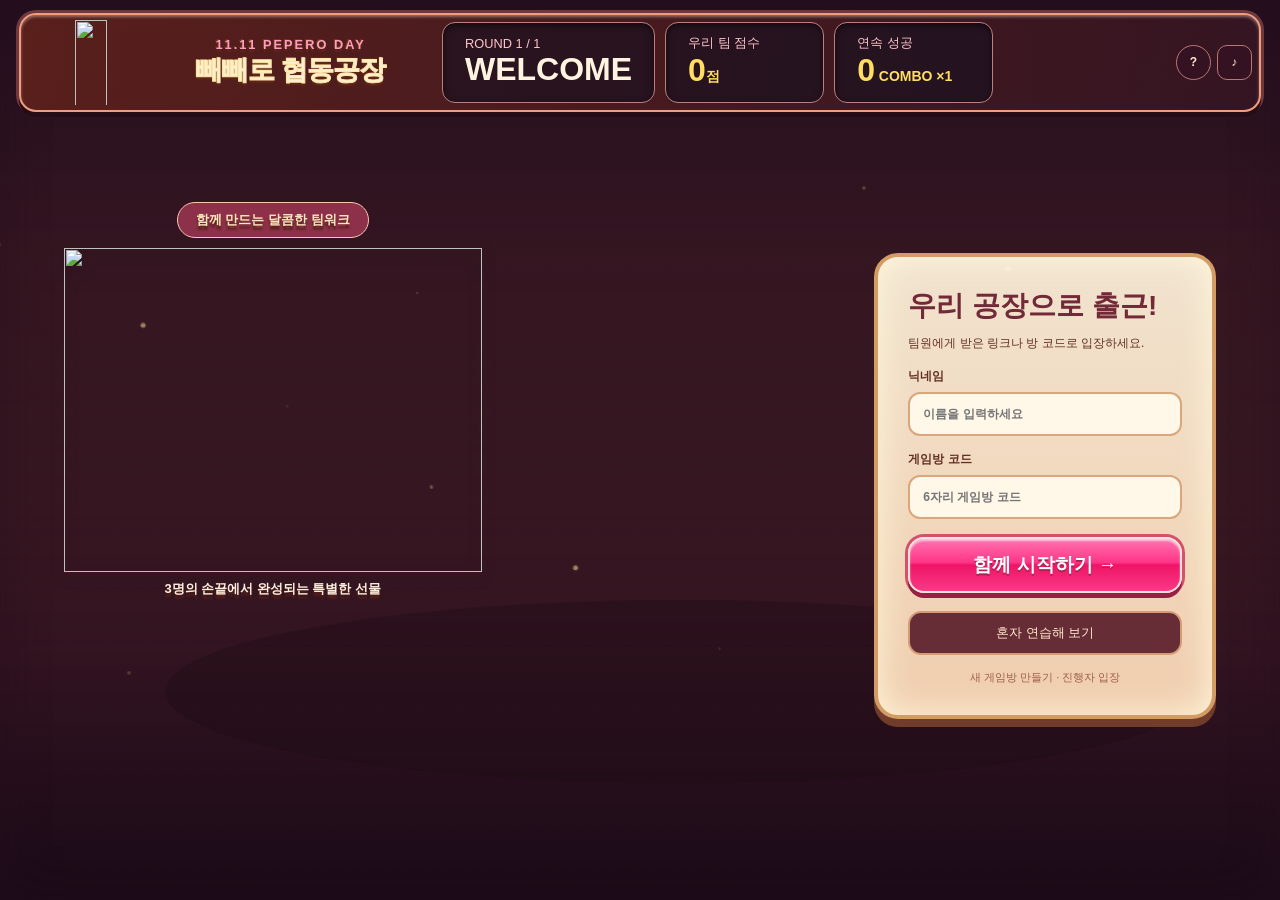
==== commit cddfe3ac: "Deploy scoped dough press animation updates (daa13a670800)" ====
--- a/admin/index.html
+++ b/admin/index.html
@@ -1 +1 @@
-<!doctype html><html lang="ko"><head><meta charset="utf-8"><meta name="viewport" content="width=device-width,initial-scale=1"><title>빼빼로 협동공장</title><link rel="stylesheet" href="../style-7bb417012b5c.css"></head><body><div id="root"></div><script>window.PEPERO_API_URL="https://qsarowamxhwhxdhzqxeh.supabase.co/functions/v1/pepero-game"</script><script type="module" src="../app-7bb417012b5c.js"></script></body></html>+<!doctype html><html lang="ko"><head><meta charset="utf-8"><meta name="viewport" content="width=device-width,initial-scale=1"><title>빼빼로 협동공장</title><link rel="stylesheet" href="../style-daa13a670800.css"></head><body><div id="root"></div><script>window.PEPERO_API_URL="https://qsarowamxhwhxdhzqxeh.supabase.co/functions/v1/pepero-game"</script><script type="module" src="../app-daa13a670800.js"></script></body></html>
--- a/style-daa13a670800.css
+++ b/style-daa13a670800.css
@@ -0,0 +1,450 @@
+@import url('https://fonts.googleapis.com/css2?family=Gowun+Dodum&family=Noto+Sans+KR:wght@400;500;600;700;800;900&display=swap');
+
+.host-route .join-panel form,.host-route .join-panel .or,.host-route .join-panel .practice-button,.host-route .join-panel .admin-entry{display:none}.host-create-card{padding:25px 0 15px}.host-create-card p{line-height:2.6;color:#a88973;font-size:13px;margin-bottom:25px}.host-create-card a{display:block;text-align:center;font-size:11px;color:#bc8b77;margin:18px 0}.host-route .restore-link{margin-top:18px!important}
+:root{--pink:#ed628b;--brown:#55382e;--border:#f0e5dd}*{box-sizing:border-box}body{margin:0;color:var(--brown);background:#fcfaf6;font-family:'Noto Sans KR',sans-serif;font-size:13px}button,input,select{font:inherit}button{cursor:pointer;display:inline-flex;align-items:center;justify-content:center;gap:8px;border:0;background:none;color:inherit;transition:transform .15s,background .2s}button:hover{filter:brightness(.98);transform:translateY(-1px)}button:disabled{opacity:.45;cursor:not-allowed;transform:none}button:focus-visible,a:focus-visible{outline:3px solid #ed8bac;outline-offset:3px}input,select{border:1px solid #eadfd7;border-radius:9px;padding:11px 12px;background:#fffcfa;outline:none;width:100%;color:var(--brown)}input:focus,select:focus{border-color:var(--pink);box-shadow:0 0 0 3px #ed628b12}h1,h2,h3,p{margin:0}b,strong{font-weight:800}a{color:inherit;text-decoration:none}.sidebar{width:210px;position:fixed;inset:0 auto 0 0;padding:36px 23px 22px;background:#fffdf9;border-right:1px solid var(--border);display:flex;flex-direction:column;z-index:10}.brand{display:flex;align-items:center;gap:11px}.brand>b{font-family:'Gowun Dodum',sans-serif;font-size:23px;font-weight:900;letter-spacing:-1.3px;line-height:1.2}.brand>b>span{display:block;color:var(--pink);font-size:20px;letter-spacing:-.8px}.brand-mark{position:relative;width:45px;height:51px;background:#f9d6df;border-radius:12px;color:#dd5980;font-size:20px;display:grid;place-items:center;transform:rotate(-8deg);border:2px solid #fff;box-shadow:0 2px 0 #f1b6c8}.brand-mark span{position:absolute;color:#713c28;font-size:31px;top:19px}.side-divider{height:1px;background:var(--border);margin:30px 0 25px}.nav-label{font-size:9px;color:#b6a094;letter-spacing:1.3px;font-weight:700;padding-left:12px}nav{display:flex;flex-direction:column;gap:8px;margin-top:14px}nav button{padding:14px 13px;justify-content:flex-start;font-weight:600;color:#927e71;border-radius:10px;white-space:nowrap}nav button.active{background:#fce8ed;color:#d94e79;font-weight:800}nav button>svg:last-child:not(:first-child){margin-left:auto}.side-note{margin-top:auto;margin-bottom:50px;text-align:center;background:linear-gradient(#fff4ed,#ffefef);border:1px solid #f5e4dc;border-radius:14px;padding:22px 5px}.side-note>span{font-size:37px;display:block;transform:rotate(-14deg);margin-bottom:10px}.side-note>b{font-size:13px}.side-note p{font-size:11px;color:#a18c7b;line-height:1.9;margin:9px 0}.side-note>div{color:#e8a6b8;letter-spacing:8px}.side-bottom{font-size:10px;color:#978576;text-align:center}.side-bottom small{font-size:8px;display:block;margin-top:12px;letter-spacing:.5px;color:#c0ada0}.status-dot{width:6px;height:6px;background:#7eaf87;border-radius:50%;display:inline-block;flex-shrink:0;margin-right:4px}.status-dot.offline{background:#d3c6bf}.main-shell{margin-left:210px}.topbar{height:75px;display:flex;align-items:center;justify-content:space-between;padding:0 36px;border-bottom:1px solid var(--border);background:#fffdf9}.breadcrumb{display:flex;align-items:center;gap:12px;color:#ab9789;font-size:11px}.breadcrumb b{font-weight:600;color:#735449}.top-actions{display:flex;align-items:center;gap:16px}.date-pill{font-size:10px;font-weight:700;color:#ca7d89;background:#fff0f1;border-radius:20px;padding:6px 11px;display:flex;align-items:center;gap:7px}.icon-button{color:#9b8578;padding:4px}.profile{width:32px;height:32px;background:#f9e5dc;color:#ba7d6c;border-radius:50%;display:grid;place-items:center;font-size:20px}main{padding:30px 36px 15px;max-width:1700px;margin:auto}.page-heading{display:flex;justify-content:space-between;align-items:center;margin-bottom:25px;gap:15px}.eyebrow{font-size:9px;letter-spacing:1.8px;color:#c5907d;font-weight:700}h1{font-size:26px;letter-spacing:-1.3px;margin:7px 0 9px;font-weight:800}h1>span{color:#ed7493;font-size:22px;margin-left:5px}.page-heading p{color:#a18d7f;font-size:11px}.panel{border:1px solid var(--border);border-radius:15px;background:#fffefb;box-shadow:0 3px 8px #6f433003;overflow:hidden}.panel-title{display:flex;align-items:center;justify-content:space-between;font-size:14px;font-weight:800;gap:8px}.panel-title>span:first-child{display:flex;align-items:center;gap:8px}.panel-title svg{color:#d89088}.soft-tag{font-size:9px;color:#bb9480;font-weight:600;background:#fbf3e9;border-radius:20px;padding:5px 9px;white-space:nowrap}.landing-grid{display:grid;grid-template-columns:minmax(0,1.65fr) minmax(310px,1fr);gap:23px;margin-bottom:24px}.hero{height:292px;border-radius:16px;background:#fce0df;position:relative;overflow:hidden;border:1px solid #f4d5cc}.hero-copy{position:relative;padding:29px;z-index:2;width:54%;background:linear-gradient(90deg,#ffe8df 70%,transparent)}.season-tag{font-size:9px;padding:5px 9px;border:1px solid #e8b8aa;background:#ffefdf;border-radius:15px;color:#b3785d;font-weight:700;white-space:nowrap}.hero h2{font-family:'Gowun Dodum',sans-serif;font-size:47px;line-height:1.08;letter-spacing:-2.5px;margin:18px 0 10px;color:#673d2b;font-weight:900;text-shadow:2px 2px 0 #fff4d8;position:relative}.hero h2 strong{font-size:50px}.hero h2 i{position:absolute;font-size:26px;top:5px;left:157px;color:#e98a96;transform:rotate(15deg);text-shadow:none}.hero-copy p{font-size:12px;color:#8b5a47;font-weight:600}.hero-tags{display:flex;gap:6px;margin-top:12px;white-space:nowrap}.hero-tags>span{font-size:9px;padding:4px 7px;border-radius:5px;background:#fff8e8bb;color:#a17762}.hero-art{position:absolute;right:-2px;top:0;width:58%;height:100%;background-image:url('./reference.webp');background-size:auto 1070px;background-position:59% 0;background-repeat:no-repeat;mask-image:linear-gradient(90deg,transparent,black 17%);filter:saturate(.85)}.hero-ribbon{position:absolute;z-index:3;bottom:0;width:100%;background:#7e4939ec;color:#fff5e2;text-align:center;font-size:11px;font-weight:600;padding:9px}.hero-spark{position:absolute;z-index:3;color:#fff4b6;font-size:25px}.s1{right:23px;top:24px}.s2{right:32%;bottom:50px;font-size:35px}.stats-strip{display:flex;border:1px solid var(--border);border-radius:12px;background:#fffefb;margin-top:13px;padding:16px 7px;justify-content:space-around}.stats-strip>div{display:flex;align-items:center;gap:11px;padding:0 10px;border-right:1px solid var(--border);flex:1;justify-content:center}.stats-strip>div:last-child{border:0}.stats-strip svg{color:#d1a178;stroke-width:1.7;width:23px}.stats-strip>div:nth-child(2) svg{color:#e58f9f}.stats-strip span{font-size:9px;color:#ac9483}.stats-strip b{display:block;font-size:13px;margin-top:3px;color:#765444}.stats-strip small{font-size:9px;color:#b09a88;font-weight:400}.join-panel{padding:24px 26px 15px}.tiny-label{font-size:8px;letter-spacing:1.2px;color:#b1a088;font-weight:700}.join-panel h2{font-size:18px;letter-spacing:-.6px;margin-top:11px}.join-panel>p{font-size:10px;color:#ae9787;margin-top:6px}.join-panel form{margin-top:18px}.join-panel label{display:block;font-size:10px;font-weight:700;margin-bottom:12px}.join-panel label span{color:var(--pink)}.join-panel input{display:block;margin-top:6px;padding:11px 12px;font-size:11px;height:39px}.join-panel input::placeholder{color:#c5b4a7}.code-input{letter-spacing:.7px}.primary{background:linear-gradient(#f0799b,#eb5b88);border:1px solid #e95784;box-shadow:0 3px 0 #cc416b15;color:white;border-radius:9px;min-height:41px;padding:10px 17px;font-size:12px;font-weight:700}.primary:hover{background:#e75080}.wide{width:100%;justify-content:center}.primary.wide svg{margin-left:8px}.or{display:flex;gap:10px;align-items:center;color:#c0ac9c;font-size:9px;margin:13px 0 9px;justify-content:center}.or>span{flex:1;height:1px;background:var(--border)}.practice-button{width:100%;padding:9px;border:1px solid #f0d8cc;background:#fff7ec;border-radius:8px;font-size:11px;color:#ad7a58;font-weight:600}.practice-button>svg:last-child{margin-left:auto}.practice-button>svg:first-child{margin-right:auto}.admin-entry{font-size:9px;color:#b7a292;margin:11px auto 0;display:flex;gap:5px}.restore-link{font-size:8px!important;color:#b7a292;text-align:center;margin:5px 0 0!important;cursor:pointer}.restore-link input{display:none!important}.content-grid{display:grid;grid-template-columns:minmax(0,1fr) 310px;gap:23px;align-items:start}.guide{padding:22px}.guide>p{font-size:10px;color:#ac9685;margin-top:8px}.guide-steps{display:grid;grid-template-columns:repeat(3,1fr);gap:13px;margin-top:20px}.guide-step{position:relative;border:1px solid #f2e6d6;background:#fffaf0;border-radius:10px;padding:12px 12px 15px}.step-1{background:#fff4f1;border-color:#f3dfd7}.step-2{background:#fff2f5;border-color:#f4dce2}.step-number{position:absolute;top:10px;left:12px;color:#c28d5e;font-size:11px;font-weight:900;letter-spacing:1px}.step-1 .step-number{color:#ba8b73}.step-2 .step-number{color:#d78c9c}.step-illustration{height:92px;display:flex;align-items:center;justify-content:center;gap:8px;padding-top:8px}.step-illustration .stick-wrap{height:65px;width:23px;transform:rotate(-17deg)}.step-illustration .stick-wrap:nth-child(2){transform:rotate(17deg)}.step-illustration .gift-box{transform:rotate(-8deg);width:44px;height:65px}.choco-pot{font-size:40px;transform:rotate(-8deg)}.guide-step h3{font-size:13px;display:flex;align-items:center;gap:7px;white-space:nowrap;margin-bottom:7px}.guide-step h3 span{font-size:7px;letter-spacing:.6px;color:#c0a58d}.guide-step p{font-size:9px;line-height:1.9;color:#a58a77}.step-arrow{position:absolute;right:-17px;top:65px;border:1px solid #f3e3d9;background:#fffcf8;border-radius:50%;padding:4px;color:#d0a88d;z-index:2}.guide-details{padding-top:24px}.guide-details h3{margin:18px 0 8px;font-size:16px}.guide-details p{line-height:2;color:#927c70;max-width:800px}.event-banner{margin-top:20px;display:flex;align-items:center;padding:18px 24px;border-radius:13px;background:linear-gradient(105deg,#fff5db,#fff0d3 65%,#ffe7b6);border:1px solid #f3e3bf;position:relative;overflow:hidden;height:114px}.event-icon{font-size:33px;margin-right:18px}.event-banner span{font-size:9px;color:#bb9155}.event-banner h3{font-size:17px;color:#997039;margin:4px 0 7px;letter-spacing:-.5px}.event-banner p{font-size:9px;color:#b49669}.gold-sticks{display:flex;gap:10px;margin-left:auto;transform:rotate(24deg);margin-right:12px}.gold-sticks .stick-wrap{height:94px;width:22px}.ranking{padding:21px 20px 0}.live{display:inline-flex;align-items:center;gap:5px;color:#c28173;font-size:8px;letter-spacing:1px;font-weight:700}.live i{width:5px;height:5px;border-radius:50%;background:#ee7a92}.ranking .muted{color:#bba18c;font-size:9px;margin-top:11px;display:flex;justify-content:space-between}.rank-row{display:flex;align-items:center;gap:11px;padding:16px 0 12px;border-bottom:1px dashed #eee2d7;transition:all .4s}.rank-row:last-of-type{border:0}.medal{font-size:21px;width:24px;text-align:center;line-height:1;flex-shrink:0}.medal-3,.medal-4,.medal-5{font-size:14px;font-weight:700;color:#c2ad98}.rank-name{flex:1;min-width:0}.rank-name b{font-size:11px;display:flex;align-items:center;gap:5px;white-space:nowrap}.rank-name em{font-size:7px;font-style:normal;color:#dc6a8d;background:#fff0f4;padding:2px 4px;border-radius:4px}.rank-name small{font-size:8px;color:#b49d8a;display:block;margin:4px 0}.rank-name small>span{margin-left:7px}.rank-track{height:4px;background:#f4ede3;border-radius:8px;overflow:hidden;margin-top:6px}.rank-track i{display:block;background:#efcc81;height:100%;border-radius:8px;transition:width .5s}.rank-row:nth-of-type(4) .rank-track i{background:#e4ae9a}.rank-row:nth-of-type(n+5) .rank-track i{background:#d2c2b2}.rank-row>strong{font-size:15px;white-space:nowrap}.rank-row>strong>small{font-size:9px;font-weight:400;color:#ae9583;margin-left:3px}.ranking-foot{font-size:8px;color:#b09a88;background:#faf6ee;margin:15px -20px 0;padding:11px 8px;display:flex;align-items:center;justify-content:center;gap:7px}.my-team{background:#fff4f6;margin:0 -10px;padding-left:10px;padding-right:10px;border-radius:8px}.page-footer{display:flex;align-items:center;gap:5px;color:#bfaa98;font-size:9px;margin:26px 0 2px}.page-footer svg{color:#dca4a5}.page-footer>span{margin-left:auto;font-size:8px;letter-spacing:1px;color:#c8b7a6}
+.biscuit{height:100%;width:18px;margin:auto;border:1px solid #bd854c;background:linear-gradient(90deg,#dfa96b,#f4cd92 45%,#e8b777);border-radius:7px;position:relative;box-shadow:inset 2px 0 0 #ffe2ad,1px 2px 0 #9e6b3820}.biscuit.shape-1{width:26px}.biscuit.shape-2:before{content:'♥';position:absolute;top:-15px;left:-10px;font-size:38px;color:#e8b571;line-height:1;text-shadow:0 -1px #c89559}.biscuit.shape-3:before{content:'★';position:absolute;top:-14px;left:-10px;font-size:39px;color:#e8b571;line-height:1;text-shadow:0 -1px #c89559}.chocolate{position:absolute;top:0;left:-1px;right:-1px;border-radius:6px 6px 5px 5px;box-shadow:inset 2px 1px 1px #ffffff55;overflow:hidden}.chocolate span{position:absolute;font-size:9px;color:#ffbdc4;line-height:1}.chocolate span:nth-child(even){color:#fff4d9}.stick-wrap{height:95px;width:35px;position:relative;padding-top:8px;flex-shrink:0}.stick-wrap.small{height:41px;width:19px;transform:rotate(30deg);padding:0}.small .biscuit{width:9px;border-radius:4px}.small .biscuit:before{font-size:18px;left:-4px;top:-7px}.small .chocolate span{font-size:4px}.golden .biscuit{box-shadow:0 0 15px #ffd45c;background:linear-gradient(90deg,#db9b28,#ffe17c,#dba535)}.gold-stars{position:absolute;right:-9px;top:15px;color:#e6ad31;font-size:22px;animation:twinkle 1.4s infinite}.gift-box{width:47px;height:73px;border:1px solid #df82a3;background:linear-gradient(110deg,#ffd3e1,#ed88ab);border-radius:3px;box-shadow:5px 1px 0 #e98db0,6px 2px 0 #c1748c;position:relative;display:flex;flex-direction:column;align-items:center;justify-content:center;color:#ed6293;font-size:24px;flex-shrink:0;transform:rotate(-4deg)}.gift-box:before{content:'';height:100%;width:8px;background:#ffffff55;position:absolute;left:8px}.gift-box:after{content:'♡';position:absolute;top:4px;right:5px;font-size:13px;color:#fff3f0}.gift-box span{font-size:6px;letter-spacing:1px;color:#fff6ec;z-index:1}.box-1{background:linear-gradient(110deg,#ec8a94,#c73f58);border-color:#b84058;box-shadow:5px 1px 0 #ad354b,6px 2px 0 #8b293d;color:#ffe4d7}.box-2{background:linear-gradient(110deg,#ac7861,#5d342c);border-color:#6c4031;box-shadow:5px 1px 0 #4e3028,6px 2px 0 #3d241f;color:#f9b8bc}.box-3{background:linear-gradient(110deg,#fff2e3,#fff8ea);border-color:#e4bba4;box-shadow:5px 1px 0 #ebd5c6,6px 2px 0 #cfb49f;color:#ee99aa}.outline-button{border:1px solid #e9dace;border-radius:8px;background:#fffcf7;padding:9px 12px;font-size:11px;white-space:nowrap}.error-bar{display:flex;gap:10px;align-items:center;padding:12px 16px;background:#fff0ee;color:#c76353;border:1px solid #f0bdb3;border-radius:10px;margin-bottom:16px}.error-bar button{margin-left:auto}.toast{position:fixed;left:50%;bottom:35px;transform:translateX(-50%);z-index:90;background:#714534;color:#fff7e4;border:1px solid #8e6351;border-radius:15px;padding:17px 26px;box-shadow:0 10px 40px #613c3a30;font-size:14px;font-weight:700;display:flex;gap:12px;align-items:center;animation:pop .3s}.modal-backdrop{position:fixed;inset:0;background:#50362e55;backdrop-filter:blur(5px);z-index:80;display:grid;place-items:center;padding:20px}.mini-modal{position:relative;text-align:center;padding:35px;max-width:470px;width:100%;box-shadow:0 20px 70px #4a231b30}.mini-modal h2{font-size:23px;letter-spacing:-1px;margin:10px 0}.mini-modal p{color:#a48b7c;font-size:12px;line-height:1.9;margin:15px 0 22px}.mini-modal>.primary{margin-top:15px}.mini-modal small{display:block;color:#b3a090;margin-top:15px;font-size:10px}.modal-emoji{font-size:45px}.close{position:absolute;top:16px;right:16px;color:#baa595}.admin-key-note{padding:16px;background:#fff5e7;border-radius:8px;color:#aa8863;font-size:11px;line-height:1.9}.admin-key-note svg{display:inline;margin-right:5px}.loading{padding:40px;display:flex;justify-content:center;gap:15px;align-items:center}.loading button{text-decoration:underline}.spin{animation:spin 2s linear infinite}.game-status{display:flex;align-items:center;justify-content:space-between;background:#fff4eb;border:1px solid #efdaca;border-radius:12px;padding:15px 20px;margin-bottom:20px;gap:15px}.game-status>div:first-child{display:flex;align-items:center;gap:16px}.game-status b{font-size:14px}.status-metrics{display:flex;align-items:center;gap:25px}.status-metrics>span{display:flex;align-items:center;gap:7px;font-size:11px;color:#9d7d64}.status-metrics strong{font-size:22px;color:#724c34;font-variant-numeric:tabular-nums}.status-metrics .score strong{color:var(--pink);margin-left:5px}.last-chance{border:2px solid #e7b34b;background:#fff2ce;box-shadow:0 0 14px #f6c65140}.lobby-avatars{display:flex;justify-content:space-around;text-align:center;padding:30px 15px 35px;gap:15px}.lobby-avatars>div{flex:1}.lobby-avatars h3{font-size:15px;margin:12px 0 7px}.lobby-avatars small{color:#b8a08d;font-size:10px}.lobby-avatars em{display:block;font-size:10px;font-style:normal;color:#de6a8d;margin-top:8px}.lobby>.panel:first-child{padding:23px}.lobby .guide{border:0;box-shadow:none;padding:10px 0 0}.role-tag{font-size:10px;padding:5px 10px;border-radius:5px;background:#fff0d9;color:#bc8c53;display:inline-block}.role-tag.role-1{background:#fce5e1;color:#bf8673}.role-tag.role-2{background:#fce8ef;color:#d98ca2}.waiting-message{display:flex;align-items:center;justify-content:center;gap:8px;font-size:11px;color:#bb9273;padding:15px;border:1px dashed #e9d6c6;border-radius:10px;margin-bottom:15px}.avatar{height:100px;width:85px;position:relative;margin:0 auto 10px}.face{font-size:55px;position:absolute;top:18px;left:8px;line-height:1;z-index:2}.chef-hat{position:absolute;top:-3px;left:16px;font-size:57px;color:#fff7ed;line-height:1;text-shadow:0 -1px #d0a492,1px 0 #cfa394,-1px 0 #cfa394;z-index:3;transform:rotate(-8deg)}.chef-hat:after{content:'♥';position:absolute;color:#f294a8;font-size:16px;left:17px;top:14px}.apron{position:absolute;bottom:0;left:15px;width:55px;height:33px;border:1px solid #d2917d;background:#ffe3b9;border-radius:18px 18px 6px 6px;text-align:center;font-size:21px;color:#e17c8a;z-index:3}.role-1 .apron{background:#ffcad7}.role-2 .apron{background:#fff0e6}.working{animation:bob .65s infinite alternate}.play-grid{grid-template-columns:minmax(0,1fr) 290px;gap:19px}.conveyor-panel{padding:20px 20px 0}.stations{display:flex;justify-content:space-between;align-items:start;gap:12px;margin-top:23px;padding:0 4px 12px}.station{position:relative;flex:1;min-width:0;text-align:center}.station-label{display:flex;align-items:center;justify-content:center;gap:4px;background:#fff1de;font-size:10px;font-weight:700;padding:7px 5px;border-radius:6px;color:#a77b53;position:relative}.station:nth-child(2) .station-label{background:#fce8e0;color:#bb7e64}.station:nth-child(3) .station-label{background:#fce8ef;color:#c87791}.station-label>small{font-size:6px;color:#e96b8c;position:absolute;top:-5px;right:4px;background:#fff3f7;padding:1px 3px;border-radius:3px}.station .avatar{transform:scale(.85);height:86px;margin-top:6px;margin-bottom:2px}.station b{font-size:11px;display:block}.station>small{font-size:8px;display:block;color:#b69b83;margin:5px 0}.queue-badge{border:1px solid #ebdfd2;background:#faf5ed;border-radius:5px;padding:3px 8px;font-size:8px;color:#b19173;display:inline-block}.station-arrow{position:absolute;right:-13px;top:96px;font-size:26px;color:#e4c3a7}.finish-station{width:60px;align-self:center;text-align:center;padding-top:40px}.finish-station>div{font-size:36px}.finish-station b{display:block;font-size:11px}.finish-station>span{font-size:9px;color:#b9a08c}.belt{height:59px;margin:0 -20px;background:#e5ccad;position:relative;border-top:4px solid #c5a788;border-bottom:5px solid #bfa183;overflow:hidden}.belt-track{position:absolute;inset:0;background:repeating-linear-gradient(90deg,#f0ddc4 0 38px,#ceb79c 39px 42px);animation:belt 2s linear infinite}.rush .belt-track{animation-duration:.7s}.belt-product{position:absolute;top:4px;display:flex;align-items:end;gap:2px;transition:left .7s}.belt-product span{font-size:7px;color:#8b6b51}.workstation{margin-top:19px}.workstation>.panel-title{background:#fff7ef;padding:17px 20px;border-bottom:1px solid var(--border)}.nickname{font-size:10px;font-weight:500;color:#af8e74;display:flex;align-items:center;gap:6px}.work-content{display:grid;grid-template-columns:158px minmax(0,1fr);gap:21px;padding:20px}.order-card{background:#fff9ed;border:1px solid #efdfc7;border-radius:9px;overflow:hidden}.order-kicker{display:flex;align-items:center;justify-content:center;gap:7px;background:#f8e9cd;border-bottom:1px solid #eddbc0;font-size:11px;padding:10px;font-weight:800;color:#9b754d}.order-product{display:flex;gap:16px;height:125px;align-items:center;justify-content:center}.order-product>.stick-wrap{height:92px;width:25px;transform:rotate(-22deg)}.order-product .gift-box{width:36px;height:59px;transform:rotate(7deg);font-size:21px}.order-product .gift-box span{font-size:4px}.order-card dl{padding:0 12px;margin:0}.order-card dl>div{display:flex;justify-content:space-between;font-size:9px;border-bottom:1px dashed #eddfca;padding:7px 0;gap:8px}.order-card dt{color:#b49a7d}.order-card dd{font-weight:700;margin:0}.order-footer{padding:9px 5px;text-align:center;font-size:8px;color:#be9b73;margin-top:6px;background:#fcf1da}.gold-order{border-color:#dfb75b;box-shadow:0 0 12px #edd68a35}.gold-label{font-size:9px;color:#b78c24;background:#fff0bc;padding:5px;border-radius:5px;display:block;text-align:center}.work-controls h3{font-size:11px;font-weight:700;display:flex;gap:8px;align-items:center;margin:2px 0 14px;letter-spacing:-.3px}.work-controls h3 span{color:#df8b91;background:#fff0f2;padding:2px 5px;border-radius:4px;font-size:9px}.shape-options,.box-options{display:grid;grid-template-columns:repeat(4,1fr);gap:8px}.shape-options button,.box-options button{position:relative;display:flex;flex-direction:column;gap:7px;border:1px solid #eee1d1;border-radius:8px;background:#fffbf2;padding:14px 6px 10px;font-size:9px;color:#ac8969}.shape-options .stick-wrap{height:80px;width:28px;margin-bottom:5px}.shape-options button>svg{position:absolute;right:4px;top:5px;color:#de7d96}.shape-options button.selected,.box-options button.selected,.coat-options button.selected,.topping-options button.selected{border:1.5px solid #ee87a3;background:#fff2f5;color:#ce6182}.shape-options b{font-size:9px}.work-tip{display:flex;align-items:center;gap:6px;font-size:9px;background:#fcf6ed;color:#b89d82;padding:11px 9px;border-radius:6px;line-height:1.6;margin:15px 0}.work-tip>span{font-size:15px;color:#dba1a4}.work-controls>.primary{font-size:11px;min-height:39px}.timing{height:40px;background:#f2e4d4;position:relative;border:1px solid #e0c8ae;border-radius:8px;margin:20px 0 39px;overflow:visible}.timing>span{position:absolute;top:0;bottom:0;background:repeating-linear-gradient(45deg,#9dc299 0 7px,#b5d1ad 7px 14px);border-left:2px solid #81a67d;border-right:2px solid #81a67d}.timing i{position:absolute;top:-7px;width:5px;height:51px;background:#d75f82;border:2px solid #fff8ef;border-radius:4px;box-shadow:0 1px 3px #81413950;transform:translateX(-50%)}.timing b{position:absolute;font-size:9px;bottom:-24px;left:0;right:0;color:#ad8c73;font-weight:400;text-align:center}.empty-order{text-align:center;padding:25px 5px;color:#b3a18b;font-size:10px;min-height:252px}.empty-order svg{margin:20px auto;width:30px;height:30px;color:#d3c0a5}.empty-order p{margin-bottom:10px}.empty-order small{font-size:8px}.team-footer{display:flex;align-items:center;justify-content:space-between;gap:10px;margin-top:14px;padding:13px 15px;background:#fffdf9;border:1px solid var(--border);border-radius:10px}.team-footer>div{font-size:9px;color:#b59d87}.team-footer b{display:block;margin:5px 0 0 10px;font-size:9px;color:#ac917b;font-weight:500}.sos-button{font-size:10px;background:#fff0ed;border:1px solid #f0ccc2;border-radius:7px;color:#d47965;padding:9px 10px;font-weight:700;white-space:nowrap}.sos-button span{font-size:8px;padding-left:4px;font-weight:500;color:#c99380}.game-right>.panel{margin-bottom:17px}.game-right .rank-row{padding-top:12px;padding-bottom:10px}.combo-card{padding:20px;text-align:center;background:linear-gradient(130deg,#fff9ec,#fff0de)}.combo-card>span{font-size:10px;color:#b3936b}.combo-card>div:nth-child(2){font-size:11px;color:#c89957;margin:7px 0}.combo-card b{font-size:33px;color:#d89541;margin-right:3px}.combo-card p{font-size:8px;color:#b49a7e}.combo-dots{display:flex;justify-content:center;gap:5px;margin-top:12px}.combo-dots i{width:12px;height:7px;border-radius:2px;background:#efdfc7}.combo-dots .filled{background:#ecb956}.activity-card{padding:17px}.activity-card .panel-title{font-size:11px}.activity-card p{font-size:9px;color:#a98d73;line-height:1.8;padding:8px 0;display:flex;align-items:center;gap:6px;border-bottom:1px dashed #eee1d1}.activity-card p:last-child{border:0}.activity-card p>svg{color:#db91a2;flex-shrink:0}.coat-options,.topping-options{display:grid;grid-template-columns:repeat(4,1fr);gap:7px}.coat-options button,.topping-options button{display:flex;flex-direction:column;padding:8px 3px;border:1px solid #eddfd2;border-radius:8px;font-size:8px;gap:6px}.coat-options i{width:28px;height:28px;border:2px solid #ffffff88;border-radius:50%;box-shadow:0 0 0 1px #d5b9a3}.topping-options{margin-top:8px}.topping-options span{font-size:20px}.box-options button{font-size:8px;padding:16px 0 10px}.box-options .gift-box{width:28px;height:48px;margin-bottom:8px;font-size:17px}.box-options .gift-box span{font-size:3px}.drag-board{height:132px;position:relative;border:1px dashed #e4cdbb;background:#fff9f0;border-radius:9px;margin:12px 0 15px;touch-action:none;cursor:grab;display:flex;align-items:center;justify-content:space-between;padding:12px 20px 25px;user-select:none}.drag-start{width:35px;display:flex;justify-content:center;z-index:1;pointer-events:none}.drag-board .stick-wrap{height:70px;transform:rotate(90deg);margin-left:16px;pointer-events:none}.coat-track{position:absolute;top:42%;left:8%;right:8%;height:20px;border-radius:10px;border:2px solid #d9b191;pointer-events:none}.drag-board svg{position:absolute;inset:0;width:100%;height:100%;pointer-events:none;z-index:2}.drag-board small{position:absolute;bottom:8px;left:0;right:0;text-align:center;font-size:8px;color:#ba9980;pointer-events:none}.drag-board .gift-box{width:38px;height:65px;pointer-events:none;transform:none}.drag-arrow{font-size:34px;color:#ebc9ac}.support-popup{position:fixed;bottom:22px;right:28px;z-index:50;display:flex;align-items:center;gap:14px;background:#fff5ee;border:1px solid #efae97;box-shadow:0 10px 30px #a66e4725;border-radius:12px;padding:20px}.support-popup>svg{color:#d77d62}.support-popup b{font-size:12px}.support-popup p{font-size:10px;color:#ba967c;margin-top:6px}.support-popup .primary{font-size:11px}.jam-popup{bottom:110px}.pause-banner{position:fixed;top:76px;left:210px;right:0;text-align:center;display:flex;align-items:center;justify-content:center;gap:8px;padding:12px;background:#f9e9c2;color:#9d7939;z-index:40;font-size:13px;font-weight:700}.countdown-overlay{position:fixed;inset:0;background:#58372deb;z-index:70;color:#fff3db;display:flex;flex-direction:column;align-items:center;justify-content:center;backdrop-filter:blur(8px)}.countdown-overlay>span{font-size:20px}.countdown-overlay>b{font-size:160px;font-weight:900;line-height:1.4;color:#ffc0d1;text-shadow:0 9px 0 #e4658c}.countdown-overlay h2{font-size:19px;letter-spacing:5px}.practice-roles{display:flex;align-items:center;gap:8px;background:#f8f1e7;padding:10px 14px;border-radius:9px;margin-bottom:18px}.practice-roles>span{font-size:10px;margin-right:auto;color:#a28a73}.practice-roles button{font-size:10px;padding:7px 12px;background:#fffbf5;border:1px solid #e4d8c8;border-radius:6px}.practice-roles button.selected{background:#fbe1e9;border-color:#eda7bc;color:#cf6384}.round-end{text-align:center;padding:45px 20px;margin-top:20px}.round-end>span{font-size:45px}.round-end h2{font-size:20px;margin:20px 0 10px}.round-end p{font-size:12px;color:#aa8f77;margin-bottom:20px}.round-end>b{font-size:21px;color:#dc6b8b}.large-rank{max-width:950px;margin:auto}.board-top{display:flex;justify-content:space-between;align-items:center;margin-bottom:18px}.board-top h2{font-size:19px}.board-top h2 span{font-size:10px;margin-left:15px;color:#b69c86}.large-rank .rank-row{padding:20px 10px}.large-rank .rank-name b{font-size:19px}.large-rank .rank-name small{font-size:11px}.large-rank .rank-row>strong{font-size:30px}.large-rank .rank-track{height:8px}.board-mode .sidebar,.board-mode .topbar{display:none}.board-mode .main-shell{margin:0}.board-mode .large-rank{max-width:1250px}.board-mode .rank-row{padding:24px 15px}.board-mode .rank-name b{font-size:25px}.admin-grid{display:grid;grid-template-columns:1fr 265px;gap:20px;margin-bottom:20px}.admin-control,.admin-tools{padding:22px}.admin-buttons{display:flex;gap:10px;flex-wrap:wrap;margin:20px 0}.settings-row{display:flex;gap:12px;align-items:end;flex-wrap:wrap;border-top:1px solid var(--border);padding-top:20px}.settings-row label{font-size:10px;flex:1;min-width:95px;color:#ab9078}.settings-row input{display:block;margin-top:7px;padding:8px}.settings-row .check-label{display:flex;align-items:center;gap:5px;flex:0;white-space:nowrap;margin-bottom:10px}.check-label input{width:auto;margin:0;accent-color:var(--pink)}.manual-events{display:flex;gap:10px;align-items:center;border-top:1px solid var(--border);margin-top:20px;padding-top:17px;flex-wrap:wrap}.manual-events>span{font-size:10px;color:#b29980}.manual-events button{font-size:10px}.admin-tools h3{font-size:14px;margin-bottom:12px}.admin-tools p{font-size:10px;color:#ae947c;margin-bottom:17px}.admin-tools>button{display:flex;width:100%;font-size:10px;margin-bottom:10px}.danger-button{border:1px solid #eecac4;border-radius:8px;color:#c47565;padding:9px}.team-grid{display:grid;grid-template-columns:repeat(3,1fr);gap:18px}.admin-team{padding:18px}.team-card-head{display:flex;justify-content:space-between;margin-bottom:12px}.team-card-head span{font-size:9px;letter-spacing:1px;color:#be9d83}.team-card-head b{font-size:13px;color:var(--pink)}.admin-team>input{font-size:15px;font-weight:800;background:transparent;padding:7px 0;border:0;border-bottom:1px solid var(--border);border-radius:0}.team-slots>div{display:flex;align-items:center;gap:8px;margin:15px 0}.slot-icon{width:28px;height:28px;background:#fff0d6;display:grid;place-items:center;border-radius:8px;color:#b99365;font-size:11px;font-weight:700}.slot-icon.role-1{background:#fae5df;color:#c28b77}.slot-icon.role-2{background:#fce5ed;color:#cf849c}.team-slots>div>div{flex:1}.team-slots small{display:block;color:#b79c84;font-size:8px}.team-slots b{font-size:11px;display:block;margin-top:3px}.team-slots select{width:76px;padding:5px 2px;font-size:8px}.team-production{display:flex;justify-content:space-between;border-top:1px dashed #eddfd0;padding-top:12px}.team-production span{font-size:9px;color:#b49a80}.team-production b{color:#95724e;margin-left:2px}.admin-team>p,.admin-team details{font-size:9px;color:#b3967b;margin-top:10px}.admin-team details p{font-size:9px;padding:5px;border-bottom:1px solid #eee1d2}.admin-team summary{cursor:pointer}.ceremony{text-align:center;padding:40px;position:relative;background:radial-gradient(ellipse at top,#fff1db,transparent 70%),#fffdfa}.confetti{font-size:30px;letter-spacing:25px;color:#ed9caa;animation:twinkle 3s infinite;margin-bottom:20px}.ceremony h2{font-size:32px;letter-spacing:-1px;margin:15px 0 10px}.ceremony>p{font-size:12px;color:#b49b82}.podium{display:flex;align-items:end;justify-content:center;gap:20px;margin:45px 0 25px}.podium-card{width:230px;padding:25px 16px;border:1px solid #e6d6c3;background:#faf4e9;border-radius:15px;animation:reveal 1s both}.podium-card>span{font-size:55px;display:block}.podium-card>small{font-size:10px;color:#b49673;display:block;margin:12px 0}.podium-card h3{font-size:20px;letter-spacing:-.7px;margin-bottom:10px}.podium-card>b{font-size:32px;color:#b28b56;display:block}.podium-card>b small{font-size:11px}.podium-card>div{font-size:9px;color:#b69b7d;margin-top:10px}.place-0{padding-top:45px;padding-bottom:35px;background:linear-gradient(#fff1c8,#ffebbd);border-color:#e3bc60;box-shadow:0 0 40px #f9df9b35}.place-0>b{color:#c7952c}.special-awards{display:flex;justify-content:center;gap:15px;margin:30px 0}.special-awards>div{display:flex;flex-direction:column;align-items:center;gap:8px;background:#fff5ee;border:1px solid #eedccb;padding:17px 23px;border-radius:10px}.special-awards svg{color:#d9a167}.special-awards small{font-size:9px;color:#b69a7d}.special-awards b{font-size:12px}.all-results{max-width:650px;margin:30px auto 0;text-align:left}@keyframes belt{to{transform:translateX(42px)}}@keyframes bob{to{translate:0 -4px}}@keyframes twinkle{50%{opacity:.5;filter:brightness(1.2)}}@keyframes spin{to{rotate:360deg}}@keyframes pop{from{opacity:0;bottom:20px}}@keyframes reveal{from{opacity:0;transform:translateY(30px)}to{opacity:1;transform:translateY(0)}}
+@media(min-width:1500px){.sidebar{width:240px;padding-left:30px;padding-right:30px}.main-shell{margin-left:240px}main{padding:36px 45px}.topbar{padding:0 45px}.hero{height:330px}.hero-copy{padding:34px}.hero h2{font-size:56px}.hero h2 strong{font-size:60px}.hero-art{background-size:auto 1220px}.join-panel{padding:28px 32px}.join-panel form{margin-top:24px}.join-panel input{height:45px}.landing-grid{grid-template-columns:1.9fr 1fr}.content-grid{grid-template-columns:minmax(0,1fr) 350px}.guide-steps{gap:20px}.step-illustration{height:113px}.guide-step{padding:17px}.guide-step p{font-size:11px}.guide-step h3{font-size:15px}.ranking .rank-row{padding:20px 0 14px}.rank-name b{font-size:13px}.rank-name small{font-size:9px}.rank-row>strong{font-size:18px}.play-grid{grid-template-columns:minmax(0,1fr) 320px}.work-content{grid-template-columns:190px minmax(0,1fr);padding:25px;gap:25px}.shape-options .stick-wrap{height:105px}.order-product{height:150px}.work-controls h3{font-size:13px}.shape-options b{font-size:11px}.station .avatar{transform:scale(1);height:100px}.station-label{font-size:12px}.station b{font-size:13px}.station>small{font-size:10px}.pause-banner{left:240px}}
+@media(max-width:1200px){.sidebar{width:175px;padding:28px 15px}.main-shell{margin-left:175px}.brand>b{font-size:20px}.brand>b>span{font-size:18px}.topbar{padding:0 25px}main{padding:25px}.landing-grid{grid-template-columns:1.45fr 1fr;gap:18px}.hero-copy{padding-left:20px;width:59%}.hero h2{font-size:42px}.hero h2 strong{font-size:44px}.hero h2 i{left:140px}.hero-art{width:57%;background-position:58% 0}.hero-tags{gap:4px}.hero-tags>span{font-size:8px;padding:3px 5px}.join-panel{padding:23px 20px 15px}.join-panel h2{font-size:16px}.content-grid{grid-template-columns:minmax(0,1fr) 265px;gap:18px}.guide{padding:18px}.guide-step{padding-left:9px;padding-right:8px}.guide-step h3{font-size:11px;gap:4px}.guide-step h3 span{font-size:6px}.guide-step p{font-size:8px}.guide-steps{gap:11px}.ranking{padding:18px 16px 0}.rank-row{gap:8px}.ranking-foot{margin-left:-16px;margin-right:-16px}.play-grid{grid-template-columns:minmax(0,1fr) 250px;gap:15px}.work-content{grid-template-columns:135px minmax(0,1fr);gap:14px;padding:15px}.work-controls h3{font-size:10px}.shape-options,.box-options{gap:5px}.station-label{font-size:9px}.station-label>svg{width:12px}.finish-station{width:40px}.station .avatar{width:76px}.stations{gap:10px}.conveyor-panel{padding-left:15px;padding-right:15px}.panel-title{font-size:12px}.team-footer{padding:10px}.sos-button{font-size:9px}.admin-grid{grid-template-columns:1fr 220px}.admin-control,.admin-tools{padding:18px}.admin-buttons .outline-button,.admin-buttons .primary{font-size:10px;padding:9px}.team-grid{grid-template-columns:repeat(2,1fr)}.pause-banner{left:175px}}
+@media(max-width:1000px){.sidebar{width:78px;padding:26px 12px}.brand{justify-content:center}.brand>b,.side-note,.nav-label,.side-bottom{display:none}.brand-mark{width:41px}.side-divider{margin:24px 0}nav button{font-size:0;padding:15px;justify-content:center}nav button>svg:last-child:not(:first-child){display:none}nav button>svg{width:20px;flex-shrink:0}.main-shell{margin-left:78px}.page-heading h1{font-size:23px}.landing-grid{grid-template-columns:1.3fr 1fr}.hero-copy{padding-left:18px}.hero h2{font-size:37px}.hero h2 strong{font-size:41px}.hero h2 i{left:125px}.hero-copy p{font-size:10px}.season-tag{font-size:8px}.stats-strip>div{gap:6px;padding:0 6px}.stats-strip svg{width:18px}.stats-strip b{font-size:10px}.stats-strip small{font-size:7px}.pause-banner{left:78px}.play-grid{grid-template-columns:minmax(0,1fr) 230px}.station .avatar{scale:.85}.station-label{font-size:8px}.station-label svg{display:none}.station>small{font-size:7px}.work-content{grid-template-columns:115px minmax(0,1fr);gap:12px;padding:12px}.order-card dl{padding:0 8px}.order-card dl>div{font-size:8px}.order-product{gap:12px}.shape-options .stick-wrap{height:65px}.shape-options b{font-size:8px}.work-tip{font-size:8px}.team-footer>div{max-width:170px}.game-status{padding:13px}.status-metrics{gap:14px}.game-status b{font-size:11px}.admin-grid{grid-template-columns:1fr}.admin-tools{display:flex;align-items:center;gap:15px;flex-wrap:wrap}.admin-tools>button{width:auto;margin:0}.admin-tools h3,.admin-tools p{margin:0}}
+@media(max-width:800px){.landing-grid{grid-template-columns:1fr}.hero{height:300px}.hero-copy{padding:30px;width:55%}.hero h2{font-size:48px}.hero h2 strong{font-size:52px}.hero h2 i{left:170px}.hero-art{background-size:auto 1100px;background-position:59% 0}.join-panel{padding:25px}.join-panel form{display:flex;gap:12px;flex-wrap:wrap}.join-panel label{flex:1;min-width:150px;margin:0}.join-panel h2{font-size:20px}.content-grid{grid-template-columns:1fr}.game-right{display:grid;grid-template-columns:1fr 1fr;gap:15px}.game-right>.ranking{grid-row:span 2}.game-right>.panel{margin:0}.guide-step p{font-size:10px}.guide-step h3{font-size:14px}.guide-step h3 span{font-size:7px}.guide-step{padding:15px}.step-illustration{height:100px}.rank-name b{font-size:12px}.work-content{grid-template-columns:160px minmax(0,1fr);gap:20px;padding:20px}.shape-options .stick-wrap{height:85px}.order-card dl>div{font-size:10px}.work-controls h3{font-size:11px}.work-tip{font-size:10px}.shape-options b{font-size:10px}.station .avatar{scale:1;transform:scale(.9)}.station-label{font-size:11px}.station-label svg{display:block}.station>small{font-size:9px}.ceremony{padding:25px}.podium{gap:10px}.podium-card{width:31%;padding:20px 8px}.podium-card h3{font-size:16px}.podium-card>div{font-size:7px}.special-awards{gap:8px}.special-awards>div{padding:12px}.page-footer>span{display:none}}
+@media(max-width:550px){.sidebar{display:none}.main-shell{margin-left:0}.topbar{height:58px;padding:0 18px}.breadcrumb{font-size:9px;gap:7px}.date-pill{display:none}main{padding:20px 15px 12px}.top-actions{gap:13px}.page-heading{align-items:start;margin-bottom:20px}.page-heading h1{font-size:22px;line-height:1.45;letter-spacing:-1px}.page-heading p{font-size:10px;line-height:1.7}.eyebrow{font-size:7px;letter-spacing:1.5px}.page-heading>.outline-button{font-size:8px;padding:8px;flex-wrap:wrap;min-width:90px}.hero{height:280px}.hero-copy{padding:26px 20px;width:60%}.hero h2{font-size:43px}.hero h2 strong{font-size:47px}.hero h2 i{left:148px}.hero-art{width:57%;background-size:auto 1030px;background-position:58% 0}.hero-copy p{font-size:11px}.hero-ribbon{font-size:9px}.season-tag{font-size:8px}.hero-tags>span{font-size:7px}.stats-strip{padding:14px 4px}.stats-strip>div{gap:7px;padding:0 3px}.stats-strip svg{width:18px}.stats-strip b{font-size:10px}.stats-strip small{display:none}.stats-strip span{font-size:8px}.join-panel{padding:23px}.join-panel label{min-width:100%}.join-panel form{gap:14px}.guide{padding:16px}.guide .panel-title{font-size:12px}.soft-tag{font-size:7px;padding:4px 7px}.guide-steps{gap:8px}.guide-step{padding:13px 7px}.guide-step h3{font-size:11px;display:block;text-align:center}.guide-step h3 span{display:block;font-size:6px;margin-top:4px}.guide-step p{font-size:8px;text-align:center;line-height:1.8;letter-spacing:-.3px}.step-illustration{height:90px}.step-number{font-size:8px;left:8px;top:8px}.step-illustration .stick-wrap{height:58px;width:20px}.step-arrow{right:-12px;padding:2px}.step-arrow svg{width:12px;height:12px}.event-banner{padding:16px}.event-icon{font-size:25px;margin-right:10px}.event-banner h3{font-size:15px}.event-banner p{font-size:8px}.gold-sticks{margin-right:0;gap:4px}.gold-sticks .stick-wrap{height:74px;width:20px}.game-status{align-items:start;gap:8px;flex-direction:column}.game-status>div:first-child{gap:10px}.status-metrics{width:100%;justify-content:space-between}.status-metrics>span{font-size:10px}.status-metrics strong{font-size:20px}.lobby-avatars{padding:25px 0;gap:7px}.lobby-avatars .avatar{transform:scale(.8);width:75px;margin-bottom:0}.lobby-avatars h3{font-size:11px}.role-tag{font-size:8px;padding:4px 5px}.waiting-message{font-size:9px;padding:10px;line-height:1.8}.practice-roles{flex-wrap:wrap;justify-content:center}.practice-roles>span{width:100%;text-align:center}.practice-roles button{font-size:9px;padding:7px 10px}.stations{gap:9px;padding-left:0;padding-right:0;margin-top:19px}.station-label{font-size:9px;gap:2px}.station-label svg{display:none}.station .avatar{transform:scale(.75);height:80px;width:75px}.station b{font-size:9px}.station>small{font-size:7px}.queue-badge{font-size:7px;padding:3px 6px}.finish-station{width:32px;padding-top:53px}.finish-station>div{font-size:25px}.finish-station b{font-size:9px}.finish-station>span{font-size:8px}.station-arrow{font-size:20px;right:-11px;top:90px}.conveyor-panel{padding-left:12px;padding-right:12px}.conveyor-panel .panel-title{font-size:11px}.conveyor-panel .soft-tag{font-size:6px}.work-content{grid-template-columns:100px minmax(0,1fr);padding:12px;gap:12px}.order-kicker{font-size:9px;padding:8px 4px;gap:4px}.order-product{height:107px;gap:7px}.order-product>.stick-wrap{height:70px;width:20px}.order-product .gift-box{width:28px;height:48px}.order-card dl{padding:0 7px}.order-card dl>div{font-size:7px;padding:7px 0;gap:4px}.order-footer{font-size:6px;padding:8px 1px}.work-controls h3{font-size:9px;line-height:1.5;gap:5px;margin-bottom:12px}.shape-options{gap:4px}.shape-options button{padding:12px 2px 6px}.shape-options .stick-wrap{height:60px;width:20px}.shape-options .biscuit{width:12px}.shape-options .shape-1{width:16px}.shape-options b{font-size:7px}.shape-options .biscuit.shape-2:before{font-size:27px;top:-10px;left:-8px}.shape-options .biscuit.shape-3:before{font-size:28px;top:-10px;left:-8px}.work-tip{font-size:7px;padding:8px 6px;margin:11px 0;line-height:1.7}.work-controls>.primary{font-size:9px;min-height:36px;padding:8px 4px}.work-controls>.primary svg{width:12px}.timing{height:32px;margin:15px 0 35px}.timing i{height:43px}.timing b{font-size:8px}.coat-options,.topping-options,.box-options{gap:4px}.coat-options button,.topping-options button{font-size:6px;padding:6px 1px}.coat-options i{width:23px;height:23px}.topping-options span{font-size:17px}.box-options button{font-size:6px}.box-options .gift-box{width:20px;height:38px;font-size:14px}.box-options .gift-box span{font-size:2px}.drag-board{height:113px;padding:10px 13px 22px}.drag-board small{font-size:6px}.drag-board .gift-box{width:25px;height:48px;font-size:18px}.drag-board .gift-box span{font-size:4px}.drag-board .stick-wrap{height:50px}.drag-arrow{font-size:25px}.team-footer{gap:7px}.team-footer>div{font-size:7px;max-width:160px}.team-footer b{font-size:7px}.sos-button{padding:9px 7px;font-size:8px;gap:4px}.sos-button svg{width:13px}.game-right{display:block}.game-right>.panel{margin-bottom:15px}.ranking .rank-row,.game-right .rank-row{padding:14px 0}.team-grid{grid-template-columns:1fr}.admin-grid{gap:15px}.admin-tools{display:block}.admin-tools h3{margin-bottom:10px}.admin-tools p{margin-bottom:15px}.admin-tools>button{width:100%;margin-bottom:10px}.manual-events{gap:7px}.manual-events>span{width:100%}.manual-events button{font-size:8px;padding:8px}.settings-row label{font-size:9px}.admin-control{padding:16px}.admin-buttons{gap:7px}.admin-buttons .primary,.admin-buttons .outline-button{font-size:9px;padding:9px}.support-popup{left:15px;right:15px;bottom:15px;padding:14px;gap:10px}.support-popup b{font-size:10px}.support-popup p{font-size:8px}.support-popup .primary{font-size:9px;padding:9px;min-height:34px}.jam-popup{bottom:104px}.mini-modal{padding:30px 22px}.mini-modal h2{font-size:20px}.mini-modal p{font-size:11px}.pause-banner{left:0;top:58px;font-size:11px}.page-footer{font-size:8px;justify-content:center}.ceremony{padding:25px 14px}.ceremony h2{font-size:24px}.confetti{font-size:25px;letter-spacing:12px}.podium{gap:7px}.podium-card{padding:16px 4px}.podium-card>span{font-size:37px}.podium-card h3{font-size:11px}.podium-card>small{font-size:7px}.podium-card>b{font-size:24px}.podium-card>div{font-size:6px}.place-0{padding-top:35px;padding-bottom:30px}.special-awards>div{padding:12px 8px}.special-awards b{font-size:9px}.special-awards small{font-size:7px}.large-rank .rank-name b{font-size:15px}.large-rank .rank-row>strong{font-size:25px}.board-top h2{font-size:15px}.board-top h2 span{font-size:8px}.board-top .outline-button{font-size:9px}.round-end h2{font-size:16px}.round-end p{font-size:10px}.toast{min-width:270px;font-size:12px;padding:15px;bottom:25px}}
+@media(prefers-reduced-motion:reduce){*,*:before,*:after{animation:none!important;transition:none!important}}
+
+.factory-game{--pink:#ff3485;--cream:#fff0d0;--gold:#ffc762;position:relative;width:100%;height:100dvh;min-height:600px;overflow:hidden;background:#361822;color:var(--cream);font-family:'Malgun Gothic',sans-serif;isolation:isolate}.factory-game *{box-sizing:border-box}.factory-game button,.factory-game input{font:inherit}.factory-game button{cursor:pointer}.factory-game button:disabled{cursor:default;filter:grayscale(.6);opacity:.6}.factory-game button:focus-visible,.factory-game a:focus-visible{outline:3px solid #fff5a9;outline-offset:4px}.factory-game img{object-fit:contain;pointer-events:none;user-select:none}.fg-scene{position:absolute;inset:0;width:100%;height:100%;object-fit:cover;z-index:-3}.fg-vignette{position:absolute;inset:0;pointer-events:none;z-index:-2;box-shadow:inset 0 0 90px #250d1b99;background:linear-gradient(#150a1d60,transparent 30%,transparent 72%,#18081188)}.fg-top{height:11%;min-height:75px;position:absolute;top:1.4%;left:1.5%;right:1.5%;display:flex;gap:10px;align-items:stretch;padding:7px;border:2px solid #ef9c80;border-radius:17px;background:linear-gradient(110deg,#5e211be8,#351522eb);box-shadow:0 5px 0 #260c15,0 0 0 3px #6f383d, inset 0 2px 3px #ffdec56b;z-index:6}.fg-logo{color:#fff0cd;text-decoration:none;display:flex;flex-direction:column;justify-content:center;align-items:center;width:33%;text-shadow:0 3px #5c2516,-1px -1px #713718;white-space:nowrap}.fg-logo small{color:#ff9dbd;font-weight:900;font-size:clamp(10px,1vw,17px);letter-spacing:2px}.fg-logo strong{font-size:clamp(22px,2.7vw,48px);font-weight:1000;letter-spacing:-2px;-webkit-text-stroke:1px #ffe4a8}.fg-hud{border-radius:13px;border:1px solid #bc7f7c;background:#1d1121b8;box-shadow:inset 0 2px 6px #0009;padding:7px 22px;display:flex;justify-content:center;flex-direction:column;min-width:13%}.fg-hud small{font-size:clamp(11px,1vw,16px);color:#ffc4c9}.fg-hud strong{font-size:clamp(22px,2.5vw,44px);line-height:1.15;color:#fff4e0;font-variant-numeric:tabular-nums}.fg-hud em{font-size:14px;font-style:normal}.fg-score strong,.fg-combo strong{color:#ffdd62}.fg-tools{margin-left:auto;display:flex;align-items:center;gap:6px}.fg-tools button{color:#ffe9d2;background:#351221;border:1px solid #b87876;border-radius:50%;min-width:35px;height:35px;font-weight:bold;font-size:12px}.fg-tools button:last-child{border-radius:10px;padding:0 9px}.fg-stationbar{position:absolute;z-index:5;top:15%;left:22%;right:22%;display:flex;gap:8px}.fg-stationbar>div{display:flex;align-items:center;flex:1;min-width:0;background:#2b1725d6;border:1px solid #bc8b87;border-radius:14px;padding:5px 7px;box-shadow:0 4px 9px #180a1a88}.fg-stationbar>div.mine{border:2px solid #ffb1c4;background:#7c2942dc;box-shadow:0 0 18px #ff9ba755}.fg-stationbar img{width:42px;height:58px}.fg-stationbar span{display:flex;flex-direction:column;gap:4px}.fg-stationbar b{font-size:clamp(11px,.95vw,16px);color:#ffcee0}.fg-stationbar small{font-size:11px;white-space:nowrap}.fg-stationbar i{font-size:10px;font-style:normal;color:#b8e9bc;margin-left:auto}.fg-stationbar i.danger{color:#ff435d}.fg-order{position:absolute;top:26%;left:2%;width:16%;max-width:280px}.fg-parchment{background:linear-gradient(115deg,#fff2d9,#ffe4bc);border-radius:14px;border:3px solid #d6a578;color:#5b291e;box-shadow:0 5px 0 #813d29,0 8px 20px #1b0b1b55,inset 0 0 25px #fffbeb}.fg-parchment h3{margin:0;padding:14px 10px;border-bottom:1px dashed #c89970;font-size:clamp(12px,1.1vw,19px);text-align:center}.fg-parchment h3 b{color:#e55172}.fg-order-product{height:clamp(110px,20vh,240px);padding:14px;display:flex;justify-content:center}.fg-order-product img{max-width:90%;height:100%;filter:drop-shadow(4px 6px 3px #a9754c66);transform:rotate(20deg)}.fg-parchment dl{padding:0 12px 12px;margin:0}.fg-parchment dl>div{display:flex;justify-content:space-between;gap:5px;margin:7px 0;font-size:clamp(11px,.95vw,15px)}.fg-parchment dt{color:#b57b57;white-space:nowrap}.fg-parchment dd{margin:0;font-weight:900;text-align:right}.fg-parchment>p{padding:30px 14px;text-align:center;line-height:1.8}.fg-gold{display:block;text-align:center;color:#ae6804;font-size:13px;background:#ffd67d;padding:6px}.fg-team-tag{background:#401823db;padding:12px;margin-top:14px;border:1px solid #ba7b75;border-radius:12px;text-align:center;font-weight:bold;box-shadow:0 4px #1e0c19}.fg-team-tag small{display:block;margin-top:5px;font-weight:normal;color:#e7aaa9;font-size:12px}.fg-options{position:absolute;right:2%;top:26%;width:17%;max-width:300px;padding:10px;background:linear-gradient(#fce8c9f5,#f2cca5f5);border:3px solid #e0ab75;border-radius:14px;box-shadow:0 5px #783a29,0 8px 25px #1a091c66;color:#582821}.fg-options h3{font-size:clamp(13px,1.15vw,20px);margin:0 0 10px;text-align:center}.fg-option-grid{display:grid;grid-template-columns:1fr 1fr;gap:7px}.fg-option-grid button{display:flex;flex-direction:column;align-items:center;justify-content:center;gap:6px;border:2px solid #dfb68a;border-radius:10px;background:linear-gradient(#fff8e8,#f4dfbb);box-shadow:0 3px #c59972;color:#70372b;padding:8px 3px;font-weight:bold;font-size:clamp(10px,.9vw,14px)}.fg-option-grid button.selected,.fg-toppings button.selected{border-color:#ff3986;background:linear-gradient(#fff4ee,#ffc5d8);box-shadow:0 0 0 2px #ff94b9,0 4px #cb4b74}.fg-option-grid img{height:clamp(56px,11vh,124px);width:90%;filter:drop-shadow(3px 5px 2px #9f6b3b44)}.fg-coats img{height:7vh;transform:rotate(15deg)}.fg-toppings{display:grid;grid-template-columns:1fr 1fr;gap:6px;margin-top:10px}.fg-toppings button{background:#fff0d5;border:2px solid #d4a37b;color:#6c3828;padding:10px 2px;border-radius:8px;font-size:11px}.fg-boxes img{height:10vh}.fg-machine-label{position:absolute;left:34%;top:25%;display:flex;gap:10px;align-items:center;padding:7px 16px;border:1px solid #e9bb8d;border-radius:10px;background:#45242ad9;box-shadow:0 5px 12px #130b1d66}.fg-machine-label>span{font-size:24px;font-weight:900;color:#ffc35d}.fg-machine-label small{display:block;font-size:9px;letter-spacing:2px;color:#c78d8d}.fg-machine-label b{font-size:18px;color:#ffdfb8}.fg-machine-label i{font-style:normal;font-size:11px;background:#285b40;border:1px solid #7fbc73;padding:5px;border-radius:6px}.fg-machine-label i.active{animation:fg-light .6s infinite alternate;background:#a95320}.fg-action{position:absolute;z-index:5;bottom:16%;left:28%;right:27%;text-align:center}.fg-instruction{font-size:clamp(12px,1vw,18px);font-weight:bold;text-shadow:0 2px 3px #1d071a;background:#281121b8;display:inline-block;border-radius:15px;padding:7px 16px;margin-bottom:7px}.fg-meter,.fg-progress{position:relative;height:31px;border:3px solid #ffe1b6;border-radius:20px;background:linear-gradient(90deg,#fc3d69,#edab38 28%,#bcda3b 40%,#5ee281 50%,#ddce40 65%,#f13c82);box-shadow:0 0 0 3px #602635,inset 0 3px 5px #0006;margin:0 auto 12px;max-width:520px}.fg-meter>span{position:absolute;top:0;height:100%;background:#36dd6b;border-left:2px solid #f9ffda;border-right:2px solid #f9ffda;box-shadow:0 0 12px #caffb8}.fg-meter>i{position:absolute;top:-8px;width:5px;height:39px;background:#341b30;border:1px solid white;box-shadow:0 0 5px #fff;border-radius:3px;transform:translateX(-50%)}.fg-meter>b{position:absolute;top:3px;left:0;right:0;font-size:11px;color:#fff;text-shadow:0 1px 3px #250720;pointer-events:none}.fg-progress{background:#2f2737}.fg-progress>span{position:absolute;left:0;top:0;height:100%;background:linear-gradient(#90ef88,#1fa75b);border-radius:20px;transition:width .15s}.fg-progress b{position:relative;color:#fff;font-size:14px;line-height:25px;text-shadow:0 1px 2px #29131d}.factory-game .fg-pink{border:2px solid #ffe1dc;border-radius:16px;background:linear-gradient(#ff73b0 0%,#ff3588 45%,#ef1465 50%,#f83a87);box-shadow:0 5px #962144,0 0 0 3px #d3516d,inset 0 2px 2px #fff9;color:#fff;font-weight:900;padding:13px 25px;text-shadow:0 2px #a72554;font-size:19px}.factory-game .fg-pink:active{transform:translateY(3px);box-shadow:0 2px #962144,0 0 0 3px #d3516d}.fg-operate{min-width:260px;max-width:100%;position:relative}.fg-operate small{font-size:10px;margin-left:15px;color:#ffe4c1;letter-spacing:2px}.fg-drag{position:absolute;left:29%;right:29%;top:59%;height:13%;border:2px dashed #ffe9b99c;border-radius:25px;background:#33122355;touch-action:none;cursor:grab;z-index:4}.fg-drag svg{height:100%;width:100%;pointer-events:none}.fg-drag b{position:absolute;bottom:-21px;font-size:11px;left:0;right:0;text-align:center;color:#ffe2b8}.fg-bottom{position:absolute;left:1.5%;right:1.5%;bottom:1.8%;height:11%;min-height:72px;display:flex;gap:15px;align-items:center;padding:8px 16px;background:linear-gradient(#6a3025eb,#391725ed);border:2px solid #e3ad87;border-radius:17px;box-shadow:0 5px #250e1d,inset 0 1px #ffe5a566;z-index:7}.fg-production{width:45%;max-width:650px}.fg-production>small{font-size:12px;color:#ffd9b7}.fg-production>div{display:flex;gap:4px;margin-top:3px}.fg-production span{display:flex;align-items:center;gap:8px;background:#2e1524aa;border:1px solid #af775e;border-radius:8px;padding:2px 12px;flex:1}.fg-production img{height:37px;width:22px}.fg-production b{font-size:23px;color:#ffe4ae}.fg-production em{font-style:normal;font-size:11px;color:#f0b69d}.fg-practice{margin-left:auto;white-space:nowrap}.fg-practice small{display:block;font-size:10px;color:#e8ae9c;margin-bottom:5px}.fg-practice button,.fg-rank-button{background:#4a2028;border:1px solid #c4817a;color:#ffe8cc;border-radius:8px;padding:8px 10px;font-size:12px}.fg-practice button.selected{background:#c85573;color:#fff;border-color:#ffd8ae}.fg-rank-button{margin-left:auto}.fg-sos{height:100%;display:flex;align-items:center;gap:7px;padding:0 16px 0 0;background:linear-gradient(#ff6c9c,#dd154e);border:3px solid #ffcece;border-radius:20px;box-shadow:0 0 0 3px #a31e46,0 0 22px #ff547c55;color:#fff;font-size:28px;font-weight:1000}.fg-sos img{height:90%;width:60px}.fg-sos small{display:block;font-size:11px;font-weight:bold}.fg-entry{position:absolute;inset:18% 8% 13%;display:flex;justify-content:space-between;align-items:center;gap:30px}.fg-title-art{width:55%;text-align:center;text-shadow:0 4px 2px #541f19}.fg-title-art>span{background:#8c3149;border:1px solid #ffc4b3;border-radius:20px;padding:8px 18px;color:#ffe8be;font-weight:bold}.fg-title-art h1{font-size:clamp(55px,7vw,130px);line-height:1.02;letter-spacing:-6px;margin:25px 0 12px;color:#fff2c9;font-weight:1000;-webkit-text-stroke:2px #934c28;filter:drop-shadow(0 7px #3b1919)}.fg-title-art p{font-weight:bold;color:#fff1df}.fg-title-art>div{height:22vh;display:flex;justify-content:center;gap:10px}.fg-title-art img{height:100%;max-width:30%;filter:drop-shadow(0 5px 6px #260f1d88)}.fg-join{width:34%;max-width:440px;min-width:300px;background:linear-gradient(#fff2dced,#ffdcb9ed);padding:30px;border:4px solid #d49c65;border-radius:24px;color:#633025;box-shadow:0 8px #713c2a,inset 0 0 35px #fff8dc}.fg-join h2{font-size:28px;margin:0 0 8px;color:#722a38}.fg-join p{font-size:12px;line-height:1.7}.fg-join label{display:block;font-size:12px;font-weight:bold;margin-top:15px}.fg-join input{display:block;width:100%;padding:13px;margin-top:7px;border:2px solid #d9a77d;border-radius:12px;background:#fff7e8;color:#70382f}.fg-join button{width:100%;margin-top:18px}.fg-secondary{background:#672d36;color:#ffe7cc;border:2px solid #d59b77;padding:11px;border-radius:13px;font-weight:bold}.fg-join a{display:block;text-align:center;color:#9f5e4a;font-size:11px;margin-top:15px}.fg-lobby{position:absolute;inset:27% 15% 17%;text-align:center;background:#281323bb;border:2px solid #cf9981;border-radius:24px;padding:20px}.fg-roomcode{font-size:15px}.fg-roomcode b{font-size:27px;letter-spacing:4px;margin:0 15px;color:#ffb4ca}.fg-roomcode span{background:#742d46;padding:7px 12px;border-radius:9px}.fg-lobby h1{font-size:28px;margin:14px}.fg-lobby-chefs{display:flex;justify-content:center;gap:10%;height:65%}.fg-lobby-chefs>div{display:flex;flex-direction:column;align-items:center;gap:5px;min-width:15%}.fg-lobby-chefs img{height:65%;max-width:100%;min-height:120px}.fg-lobby-chefs b{color:#ffb6ce;font-size:13px}.fg-lobby-chefs strong{font-size:19px}.fg-lobby-chefs small{font-size:11px;color:#c9e4b6}.fg-lobby>p{font-size:13px}.fg-center-message{position:absolute;inset:45% 20%;text-align:center;font-size:30px}.fg-rank{position:absolute;z-index:12;right:2%;top:25%;width:29%;max-width:430px;background:#fff0d6f5;color:#632f29;border:3px solid #c99168;border-radius:15px;box-shadow:0 7px #6c322b;padding:12px}.fg-rank h3{margin:0 0 14px;display:flex;justify-content:space-between}.fg-rank h3 button{border:0;background:none;font-size:23px;color:#803a3e}.fg-rank>div{display:flex;gap:15px;align-items:center;padding:13px 8px;border-bottom:1px solid #d4a580}.fg-rank>div.mine{background:#ffc2d7;border-radius:9px}.fg-rank>div>b{font-size:25px;color:#c8852f}.fg-rank span{flex:1;font-weight:bold}.fg-rank small{display:block;font-weight:normal;font-size:10px;margin-top:5px}.fg-rank strong{font-size:22px}.fg-overlay{position:absolute;z-index:30;inset:0;background:#1d0b23bd;backdrop-filter:blur(6px);display:flex;align-items:center;justify-content:center;flex-direction:column}.fg-dialog{position:relative;width:500px;max-width:90%;padding:35px;background:linear-gradient(#fff0d9,#efc69b);border:4px solid #bf895f;border-radius:25px;text-align:center;color:#622b2a;box-shadow:0 8px #6d2b2b}.fg-dialog h2{font-size:26px}.fg-dialog>img{height:150px;margin:auto}.fg-dialog p{line-height:1.9;font-size:14px}.fg-dialog .fg-meter{margin:25px auto}.fg-close{position:absolute;right:12px;top:8px;background:none;border:0;font-size:28px;color:#71362c}.fg-toast{position:absolute;z-index:20;top:24%;left:50%;transform:translateX(-50%);background:#5c2435f0;border:2px solid #ffdda5;color:#fff0c9;font-weight:bold;padding:12px 24px;border-radius:30px;max-width:70%;text-align:center;box-shadow:0 4px 20px #2e1028aa;pointer-events:none}.fg-feedback{position:absolute;z-index:9;top:43%;left:48%;transform:translate(-50%,-50%);font-size:clamp(35px,5vw,90px);font-weight:1000;font-style:italic;color:#ffe25b;-webkit-text-stroke:2px #99421b;text-shadow:0 5px #6b291f,0 0 25px #ffbc58;animation:fg-pop 1.7s both;pointer-events:none;white-space:nowrap}.fg-feedback.fail{color:#ffacc9;-webkit-text-stroke:1px #8a294a}.fg-feedback small{display:block;font-size:40px;color:white;text-align:center}.fg-combo-pop{position:absolute;left:40%;top:35%;font-size:45px;color:#ffdf50;font-weight:1000;animation:fg-pop 1.7s both;pointer-events:none;text-shadow:0 3px #68231f}.fg-event{position:absolute;top:22%;left:25%;right:25%;text-align:center;z-index:8;padding:7px 15px;border:2px solid #ffba81;border-radius:20px;font-weight:bold;box-shadow:0 0 20px #ff453f77;font-size:15px}.fg-red{background:#c41d3ce8;color:#fff5d5;animation:fg-light .7s infinite alternate}.fg-golden{background:#7e4618e8;color:#ffe26e;top:31%}.fg-finale{box-shadow:inset 0 0 100px #ffce4977}.fg-rush:after{content:'';position:absolute;inset:0;pointer-events:none;border:9px solid #ff335b55;animation:fg-light .5s infinite alternate;z-index:15}.fg-support{position:absolute;z-index:18;right:22%;bottom:30%;display:flex;gap:12px;align-items:center;padding:15px;border:3px solid #ffb5ba;border-radius:20px;background:#7d243de8;box-shadow:0 0 35px #ff528477;animation:fg-support-in .3s}.fg-support img{width:70px;height:90px}.fg-support p{margin:6px 0;font-size:12px}.fg-support .fg-pink{font-size:14px}.fg-countdown strong{font-size:180px;color:#ffe49d;text-shadow:0 7px #982951}.fg-countdown h2{font-size:38px}.fg-notice{position:absolute;z-index:40;top:14%;left:20%;right:20%;padding:12px;border:2px solid #ffabb6;border-radius:12px;background:#a82545f0;text-align:center;font-size:14px}.fg-notice button{margin-left:15px;background:#54182e;color:#fff;border:1px solid #ff9eb9;border-radius:6px}.fg-results{position:absolute;inset:27% 15% 17%;text-align:center;background:#35162adb;border:3px solid #e3ad76;border-radius:25px;padding:15px}.fg-results h1{color:#ffdd80;font-size:34px;margin:5px}.fg-results p{font-size:13px}.fg-podium{display:flex;justify-content:center;align-items:end;height:65%;gap:15px}.fg-podium>div{display:flex;flex-direction:column;align-items:center;padding:10px 20px;background:linear-gradient(#ffe7a3,#c98d38);border:3px solid #ffe7bf;border-radius:20px 20px 0 0;color:#5c2e27;min-width:22%;height:80%}.fg-podium>div.place-0{height:100%;background:linear-gradient(#ffe8a9,#e9a629)}.fg-podium img{height:50%;max-width:130px}.fg-podium b{font-size:30px}.fg-podium strong{font-size:14px}.fg-podium em{font-size:24px;font-style:normal;color:#c83c4c;font-weight:900}.fg-results>.fg-pink{position:absolute;bottom:12px;right:15px;font-size:13px;padding:9px 15px}@keyframes fg-pop{0%{opacity:0;scale:.5}18%{opacity:1;scale:1.15}30%{scale:1}80%{opacity:1}100%{opacity:0;translate:0 -45px;scale:1.05}}@keyframes fg-light{to{filter:brightness(1.4)}}@keyframes fg-support-in{from{transform:translateY(30px);opacity:0}to{transform:translateY(0);opacity:1}}@media(max-width:1100px){.fg-top{gap:5px}.fg-hud{padding:7px 12px}.fg-logo strong{letter-spacing:-1px}.fg-stationbar{left:20%;right:20%}.fg-stationbar img{width:27px;height:42px}.fg-stationbar i{display:none}.fg-machine-label{top:27%;left:33%;padding:5px 10px}.fg-machine-label b{font-size:14px}.fg-machine-label i{display:none}.fg-order{width:17%;top:27%}.fg-options{width:18%;padding:8px;top:27%}.fg-team-tag{font-size:12px;padding:8px}.fg-action{left:25%;right:25%;bottom:17%}.fg-bottom{gap:7px;padding:7px}.fg-production{width:45%}.fg-production span{padding:3px 5px;gap:4px}.fg-production em{font-size:9px}.fg-practice button{padding:7px 5px;font-size:10px}.fg-sos{padding-right:8px;font-size:21px}.fg-sos img{width:38px}.fg-sos small{font-size:9px}.fg-rank-button{font-size:10px;padding:7px}.fg-join{padding:22px}.fg-lobby-chefs{gap:7%}.fg-top .fg-combo{min-width:10%}.fg-combo em{display:block;font-size:9px}.fg-tools{gap:3px}.fg-tools button{min-width:27px;height:29px;font-size:10px}}@media(max-width:760px){.factory-game{min-height:540px;min-width:680px}.fg-entry{inset:18% 4% 12%;gap:10px}.fg-join{min-width:270px;padding:15px}.fg-title-art h1{font-size:62px}.fg-join h2{font-size:22px}.fg-join input{padding:9px}.fg-top{min-height:65px}.fg-logo{width:29%}.fg-logo strong{font-size:20px}.fg-hud strong{font-size:22px}.fg-hud{padding:7px}.fg-tools button:last-child{display:none}.fg-stationbar{top:16%}.fg-machine-label{display:none}.fg-order{top:28%}.fg-parchment h3{padding:9px 3px}.fg-order-product{height:110px}.fg-options{top:28%}.fg-option-grid img{height:60px}.fg-instruction{font-size:10px}.fg-operate{min-width:220px}.fg-production span{padding:2px 4px}.fg-production em{display:none}.fg-team-tag small{font-size:10px}.fg-option-grid button{font-size:10px}.fg-sos img{display:none}.fg-sos{padding:5px 10px}.fg-lobby{inset:28% 9% 17%}.fg-results{inset:28% 9% 17%}}
+@media(prefers-reduced-motion:reduce){.factory-game *{animation-duration:.001ms!important;transition-duration:.001ms!important}}
+
+/* Final art pass: raster logo and animated character rigs. */
+.fg-logo{flex-direction:row;gap:8px}.fg-logo>img{height:105%;width:28%;max-width:115px}.fg-logo>span{display:flex;flex-direction:column;align-items:center}.fg-logo strong{font-size:clamp(18px,2.1vw,36px);letter-spacing:-1px}.fg-main-logo{height:36vh!important;max-width:100%!important;width:100%;filter:drop-shadow(0 10px 15px #280c1b99)}.fg-title-art>span{display:inline-block;margin-bottom:10px}.fg-title-art>div{height:18vh}.fg-entry{inset:16% 8% 8%}.fg-title-art>p{margin:5px 0 10px}.fg-golden-order{background:linear-gradient(#b47720,#7e431f);color:#ffe7a0;box-shadow:0 0 30px #ffcf6677}.fg-lobby-chefs img{animation:fg-chef-idle 3s ease-in-out infinite}.fg-lobby-chefs>div:nth-child(2) img{animation-delay:-1s}.fg-lobby-chefs>div:nth-child(3) img{animation-delay:-2s}@keyframes fg-chef-idle{50%{transform:translateY(-5px) rotate(1deg)}}
+
+.fg-mini-rank{position:absolute;right:2%;bottom:16%;width:17%;max-width:300px;border:1px solid #c99175;background:#351a2bd9;border-radius:12px;padding:9px;box-shadow:0 4px #1e101d}.fg-mini-rank>b{display:block;font-size:12px;color:#ffc6cf;border-bottom:1px solid #b87a6e;padding-bottom:5px}.fg-mini-rank>div{display:flex;gap:6px;align-items:center;font-size:11px;margin-top:5px}.fg-mini-rank img{height:22px;width:23px}.fg-mini-rank span{flex:1;overflow:hidden;white-space:nowrap;text-overflow:ellipsis}.fg-mini-rank strong{color:#ffdc6f}.fg-rank>div>b img{width:40px;height:40px}.fg-podium .fg-podium-medal{position:absolute;width:40px;height:40px;top:49%;right:5px}.fg-podium>div{position:relative}.fg-event>img{height:23px;width:20px;vertical-align:middle;transform:rotate(25deg);margin-right:6px}.fg-sos>img{width:55px;height:100%}.fg-meter>i{transition:left .075s linear}@media(max-height:760px){.fg-mini-rank{padding:6px;bottom:16%;max-height:100px}.fg-mini-rank>b{font-size:10px;padding-bottom:2px}.fg-mini-rank>div{font-size:10px;margin-top:2px}.fg-mini-rank img{height:17px}.fg-option-grid img{height:9vh}.fg-options{max-height:44%;overflow:auto}.fg-parchment dl>div{margin:5px 0}}
+
+.fg-action{pointer-events:none}.fg-action button{pointer-events:auto}.factory-game{user-select:none}.factory-game input{user-select:text}.fg-drag{top:54%;height:12%}.fg-options .fg-coats img{height:6vh}.fg-coats button{padding:5px 2px}.fg-toppings button{padding:7px 2px}.fg-options:has(.fg-coats){overflow:visible}.fg-options:has(.fg-coats) h3{font-size:clamp(11px,1.1vw,17px)}
+
+.fg-share-input{width:100%;padding:12px;margin:8px 0 22px;color:#692b34;background:#fff4df;border:2px solid #d7a278;border-radius:10px;font-size:12px;user-select:text}
+
+.factory-game img[src$="product-8.webp"]{filter:hue-rotate(70deg) saturate(.7)}
+
+/* Flexible event capacity: scroll only the roster, preserving play controls. */
+.fg-rank{max-height:58%;overflow-y:auto;overscroll-behavior:contain}.participant-admin{margin:18px 0}.participant-admin>input{width:100%;padding:10px;border:1px solid #c89478;border-radius:9px}.participant-roster{max-height:360px;overflow:auto;margin:12px 0}.participant-roster>div{display:flex;gap:12px;align-items:center;padding:9px;border-bottom:1px solid #caa48a55}.participant-roster b{flex:1}.participant-roster button,.participant-admin [role=alert] button{padding:6px 12px;margin-left:6px;border:1px solid #c28e74;border-radius:8px}.formation-teams{max-height:65vh;overflow-y:auto;overscroll-behavior:contain}.formation-board.formation-expanded .formation-teams{max-height:70vh}.participant-roster small{min-width:100px}@media(max-width:700px){.participant-roster>div{flex-wrap:wrap}.participant-roster small{min-width:0}}
+
+.fg-mini-rank{max-height:29%;overflow:auto}.team-gap em{color:#ffb5d2;font-size:13px;margin:0 5px;animation:fg-pop 4s both}
+
+.formation-overview{display:grid;grid-template-columns:repeat(6,minmax(0,1fr));gap:6px;margin:12px 0}.formation-overview>div{background:linear-gradient(#6a3040,#38202d);border:1px solid #cfa16b;border-radius:9px;color:#ffe3ae;padding:9px}.formation-overview b,.formation-overview small{display:block}.formation-overview small{font-size:10px;margin-top:4px;color:#f2bfc9}@media(max-width:1000px){.formation-overview{grid-template-columns:repeat(4,minmax(0,1fr))}}@media(max-width:600px){.formation-overview{grid-template-columns:repeat(2,minmax(0,1fr))}}
+.formation-teams{grid-auto-rows:max-content;align-content:start}.formation-team{align-self:start}.formation-heading,.formation-summary{flex-wrap:wrap}.formation-summary{justify-content:flex-start}.formation-settings{min-width:0}
+
+/* Keep large-screen compositing light; gameplay indicators retain their own animation. */
+.factory-game .fg-overlay{backdrop-filter:none}.factory-game .fg-vignette{box-shadow:inset 0 0 45px #250d1b80}
+
+/* Give the entry artwork and form separate columns. */
+.fg-entry-machine{display:none}
+@media(min-width:1000px){
+ .fg-entry{inset-inline:5%;display:grid;grid-template-columns:minmax(0,1.1fr) minmax(0,.9fr) minmax(280px,.9fr);gap:clamp(12px,2vw,36px)}
+ .fg-entry .fg-title-art,.fg-entry .fg-join{width:100%;min-width:0;box-sizing:border-box}
+ .fg-entry-machine{display:block;width:100%;height:auto;max-height:60vh;object-fit:contain;filter:drop-shadow(0 12px 14px #27101d80);pointer-events:none}
+}
+
+.formation-teams.formation-single{grid-template-columns:minmax(0,540px);justify-content:center}
+.formation-team-name{display:grid;gap:6px;margin:0 10px 10px;padding:10px 12px;border:1px solid #e1ac87;border-radius:12px;background:#fff1dc;color:#60332c}
+.formation-team-name>label{font-size:13px;font-weight:800}
+.formation-team-name>div{display:flex;gap:8px}
+.formation-team-name input{flex:1;min-width:0;padding:8px 10px;border:1px solid #d49a7b;border-radius:8px;background:#fffaf3;color:#512c29}
+.formation-team-name button{padding:8px 14px;border-radius:8px;background:#a92d58;color:#fff;font-weight:800;white-space:nowrap}
+.formation-team-name button:disabled{opacity:.55}
+.formation-team-name>small{color:#74463c}
+
+.pack-line{position:absolute;z-index:8;left:25%;right:25%;top:43%;bottom:15%;border:2px solid #d5a176;border-radius:20px;background:linear-gradient(#321b2ad9,#532233eb);box-shadow:0 5px #240d21;padding:12px;text-align:center;display:flex;flex-direction:column;gap:7px}.pack-guide{display:flex;flex-direction:column;gap:5px;font-size:12px;color:#ffe0a4}.pack-guide span{color:#ffcada;font-size:11px}.pack-incoming{position:relative;min-height:75px;flex:1;border:2px solid #77526a;border-radius:14px;background:repeating-linear-gradient(100deg,#342b37 0 40px,#4c3f4d 42px 46px);display:flex;align-items:center;justify-content:center;overflow:hidden}.pack-incoming>small{position:absolute;left:10px;top:7px;font-size:11px;color:#fff1c8}.pack-product{border:0;background:transparent;color:#fff0ce;display:flex;align-items:center;gap:8px;touch-action:none;padding:0 10px;z-index:2;animation:pack-arrive 1s ease-out}.pack-product img{width:65px;height:85px;transform:rotate(65deg);filter:drop-shadow(0 5px 4px #13091488)}.pack-product>b{font-size:12px}.pack-current-box{position:absolute;right:8px;bottom:6px;font-size:10px;color:#ffd5ba}.pack-current-box em{display:block;font-style:normal;color:#ffb3c2;font-weight:bold}.pack-current-box strong{color:#fff0ac}.pack-bins{display:grid;grid-template-columns:repeat(3,1fr);gap:10px;min-height:85px}.pack-bins button{position:relative;border:2px solid #cf9e76;border-radius:13px;background:linear-gradient(#fff0d9,#ebc095);color:#6b2b31;display:flex;flex-direction:column;align-items:center;padding:5px;transition:transform .15s;touch-action:manipulation}.pack-bins button:hover{transform:translateY(-5px);border-color:#ff58a1;box-shadow:0 0 18px #ff99bf88}.pack-bins img{height:65px;width:85px}.pack-bins b{font-size:13px}.pack-bins small{font-size:10px}.pack-line>p{margin:0;color:#ffcfb8;font-size:10px}.pack-empty{justify-content:center;align-items:center;top:51%;bottom:18%;background:#351b2be8}.pack-empty>b{font-size:22px;color:#ffe3a2}.pack-empty>p{font-size:13px;line-height:1.8}.pack-empty>small{font-size:11px;line-height:1.8;max-width:90%}.pack-empty .fg-pink{padding:9px 18px;font-size:14px}.pack-line.is-dragging{border-color:#ffe38a;box-shadow:0 0 30px #ffcf7888}.pack-line.is-dragging .pack-bins button{box-shadow:0 0 15px #ffb15f88}.arcade-personal{position:absolute;z-index:8;top:15%;left:2%;width:17%;padding:9px;border:1px solid #ca9c7e;border-radius:12px;background:#3a1d30d9;display:flex;flex-direction:column;gap:4px}.arcade-personal span{font-size:12px}.arcade-personal span>b{float:right;color:#ffe486;font-size:20px}.arcade-personal small{font-size:10px;color:#f4bccc}.arcade-personal button{font-size:10px;color:#ffdda3;background:#703346;border:1px solid #c18c81;border-radius:6px;padding:5px}.arcade-darkness{position:absolute;inset:0;background:#08091fd9;z-index:2;pointer-events:none;animation:blackout-flicker 1s}.arcade-event,.arcade-boss{position:absolute;left:20%;top:31%;width:23%;z-index:14;background:#482135ed;border:2px solid #ffba91;border-radius:18px;padding:13px;box-shadow:0 7px #271022,0 0 25px #ff569344;color:#ffe6be;text-align:center}.arcade-event h3,.arcade-boss h3{margin:0 0 7px;font-size:17px}.arcade-event em,.arcade-boss em{font-style:normal;font-size:12px;color:#ffb4c9}.arcade-event p{font-size:11px;line-height:1.6;margin:5px}.arcade-event button,.arcade-mission button,.arcade-boss button{color:#fff4df;border:2px solid #ffd0cc;border-radius:10px;background:linear-gradient(#ff6ea6,#e52670);padding:8px 12px;font-size:12px;font-weight:bold;box-shadow:0 3px #7c2147;touch-action:manipulation}.arcade-prize{height:90px;width:100px}.arcade-announcement{position:absolute;z-index:22;top:33%;left:50%;translate:-50% 0;color:#ffe89b;font-size:clamp(25px,4vw,65px);font-weight:1000;white-space:nowrap;text-shadow:0 5px #682436,0 0 30px #ffbc55;pointer-events:none;animation:arcade-announce 1.8s both}.arcade-defects{display:flex;gap:6px}.arcade-defects>div{flex:1;min-width:0;display:flex;flex-direction:column;align-items:center;gap:4px}.arcade-defects img{height:60px;width:40px}.arcade-defects .is-defect{filter:grayscale(.8) hue-rotate(80deg);transform:rotate(25deg)}.arcade-defects b{font-size:11px}.arcade-defects button{padding:4px 9px;font-size:10px;width:100%}.arcade-event-result,.arcade-boss-victory{position:absolute;top:31%;left:25%;right:25%;z-index:13;padding:12px;border:2px solid #ffd68b;border-radius:20px;background:#8c4a26e8;color:#fff0aa;font-weight:bold;text-align:center;font-size:14px;pointer-events:none}.arcade-mission{position:absolute;z-index:13;top:22%;left:24%;right:24%;border:2px solid #e8ba83;border-radius:13px;background:#463047f2;padding:8px 13px;color:#ffe3b8}.arcade-mission>div:first-child{display:flex;justify-content:space-between;font-size:11px}.arcade-mission progress{width:100%;height:10px;accent-color:#ffa34c}.arcade-mission small{font-size:9px;display:block}.arcade-mission button{padding:4px 10px;font-size:10px}.arcade-mission-items{display:flex;gap:5px}.arcade-boss{left:auto;right:21%;width:18%;top:31%}.arcade-boss>img{height:120px;width:90%;animation:boss-idle 2s infinite alternate}.arcade-boss>progress{width:100%;height:15px;accent-color:#ed477b}.arcade-boss>b{display:block;font-size:12px}.arcade-boss button{display:block;width:100%;margin-top:7px}.arcade-boss small{display:block;font-size:9px;margin-top:6px}.arcade-boss.boss-hit{animation:boss-hit .25s}.arcade-boss-victory{top:32%;background:#a1512ee8}.arcade-fever{position:absolute;top:29%;left:28%;right:28%;z-index:15;text-align:center;background:linear-gradient(90deg,#b74624dd,#e9a02aee,#c7443bee);border:2px solid #ffdd7b;border-radius:30px;color:#fff7be;font-size:23px;font-weight:1000;text-shadow:0 3px #773b24;box-shadow:0 0 45px #ffcb6e77;pointer-events:none;animation:fever-glow .65s infinite alternate}.arcade-double{position:absolute;bottom:14%;left:35%;right:35%;z-index:12;text-align:center;background:#8a4a28;color:#ffe599;border:1px solid #ffcf7a;border-radius:20px;font-size:12px;padding:5px}.arcade-leaders{width:650px}.arcade-leaders p{font-size:12px}.arcade-leaders ol{padding-left:20px;text-align:left}.arcade-leaders li{padding:10px;border-bottom:1px solid #c69976;font-size:15px}.arcade-leaders li span{float:right;font-size:12px}.arcade-leaders li small{display:block;font-size:11px;color:#af4b69}.arcade-awards{display:flex;gap:8px;justify-content:center}.arcade-awards span{font-size:11px;border:1px solid #d7a174;border-radius:10px;padding:8px;background:#fff0cd;flex:1}.arcade-awards b{display:block;color:#b73766;margin-top:5px;font-size:14px}.arcade-admin{margin:20px 0}.arcade-admin-buttons{display:flex;flex-wrap:wrap;gap:8px}.arcade-admin-buttons button{border:1px solid #e6b7c1;border-radius:8px;background:#fff0e6;color:#85384f;padding:8px;font-size:12px}.arcade-admin-diagnostics{display:grid;grid-template-columns:repeat(3,1fr);gap:10px;margin-top:15px}.arcade-admin-diagnostics>div{display:flex;flex-direction:column;gap:6px;border:1px solid #edcfc4;border-radius:10px;padding:12px;font-size:13px}.arcade-admin-diagnostics small{font-size:10px;color:#a36f68}.arcade-admin>p{font-size:12px;color:#a5746c}@keyframes pack-arrive{from{transform:translateX(-180px);opacity:0}to{transform:translateX(0);opacity:1}}@keyframes arcade-announce{0%{opacity:0;scale:.6}15%{opacity:1;scale:1.1}30%{scale:1}75%{opacity:1}100%{opacity:0;scale:1.1}}@keyframes boss-idle{to{transform:translateY(-7px) rotate(3deg)}}@keyframes boss-hit{25%{translate:-7px 0;filter:brightness(1.8)}75%{translate:7px 0}}@keyframes fever-glow{to{filter:brightness(1.25);box-shadow:0 0 65px #ffc861aa}}@keyframes blackout-flicker{20%,50%{opacity:.2}30%,80%{opacity:1}}@media(max-width:1100px){.pack-line{left:23%;right:23%;top:43%;padding:8px;gap:5px}.pack-bins{gap:6px}.pack-bins img{height:47px}.pack-bins b{font-size:11px}.pack-product img{height:65px;width:45px}.pack-product>b{font-size:10px}.pack-guide{font-size:10px}.pack-guide span{font-size:9px}.pack-current-box{font-size:9px}.arcade-event{width:25%;left:20%;padding:8px}.arcade-boss{width:20%;right:20%;padding:8px}.arcade-boss>img{height:90px}.arcade-personal{padding:6px}.arcade-personal small{font-size:9px}.arcade-personal button{font-size:9px;padding:3px}.arcade-fever{font-size:17px}.arcade-admin-diagnostics{grid-template-columns:repeat(2,1fr)}}@media(max-width:760px){.factory-game{min-width:0;min-height:640px}.fg-top{left:1%;right:1%}.fg-logo{width:30%}.fg-logo>img{display:none}.fg-logo strong{font-size:15px}.fg-logo small{font-size:8px}.fg-hud{min-width:16%;padding:5px}.fg-hud strong{font-size:20px}.fg-hud small{font-size:8px}.fg-tools button{font-size:10px;min-width:25px}.fg-combo em{font-size:8px}.fg-stationbar{left:1%;right:1%;top:14%;gap:4px}.fg-stationbar b{font-size:10px}.fg-stationbar small{font-size:8px}.fg-stationbar img{width:24px;height:34px}.arcade-personal{left:2%;top:22%;width:42%;height:62px}.arcade-personal span>b{font-size:14px}.arcade-personal small{font-size:8px}.arcade-personal button{position:absolute;right:5px;bottom:5px;font-size:8px;padding:3px}.fg-order{top:33%;width:27%;left:1%}.fg-order-product{height:75px;padding:4px}.fg-parchment h3{font-size:10px;padding:6px 2px}.fg-parchment dl{padding:0 6px 5px}.fg-parchment dl>div{font-size:9px;margin:4px 0}.fg-options{right:1%;width:27%;top:33%;padding:5px;border-width:2px}.fg-options h3{font-size:10px;margin-bottom:5px}.fg-option-grid{gap:4px}.fg-option-grid button{font-size:8px;padding:4px 2px;gap:3px}.fg-option-grid img,.fg-boxes img{height:45px}.fg-options .fg-coats img{height:40px}.fg-toppings{gap:4px}.fg-toppings button{font-size:8px;padding:5px 1px}.fg-team-tag{font-size:9px;padding:5px;margin-top:6px}.fg-team-tag small{font-size:8px}.fg-action{left:29%;right:29%;bottom:16%}.fg-operate{min-width:0;width:100%;font-size:13px!important;padding:10px 3px!important}.fg-operate small{display:none}.fg-instruction{font-size:9px;padding:5px}.fg-meter>b{font-size:8px}.fg-drag{left:29%;right:29%;top:57%;height:10%}.fg-bottom{height:11%;padding:5px;gap:4px;left:1%;right:1%}.fg-production{width:38%}.fg-production>small{font-size:8px}.fg-production span{gap:2px;padding:2px;min-width:0}.fg-production img{width:9px;height:22px}.fg-production b{font-size:14px}.fg-practice{white-space:normal;margin-left:0;max-width:30%}.fg-practice small{font-size:8px}.fg-practice button{padding:4px;font-size:9px}.fg-rank-button{font-size:8px;padding:4px;max-width:42px}.fg-sos{font-size:16px;padding:3px 5px;border-radius:10px}.fg-sos>img{display:none}.fg-sos small{font-size:7px}.fg-mini-rank{display:none}.pack-line{left:29%;right:1%;top:57%;bottom:14%;padding:6px;border-radius:12px;gap:4px}.pack-guide{font-size:9px}.pack-guide span{font-size:8px}.pack-incoming{min-height:50px}.pack-incoming>small{font-size:8px;top:4px;left:5px}.pack-product img{height:50px;width:35px}.pack-product>b{font-size:8px}.pack-current-box{font-size:7px;bottom:3px;right:4px}.pack-bins{gap:4px;min-height:60px}.pack-bins img{height:31px;width:45px}.pack-bins b{font-size:9px}.pack-bins small{font-size:8px}.pack-line>p{font-size:8px}.pack-empty{left:29%;right:2%;top:60%;bottom:16%}.pack-empty>b{font-size:14px}.pack-empty>p{font-size:10px}.pack-empty .fg-pink{font-size:10px;padding:6px 9px}.arcade-event{left:2%;top:29%;width:45%;max-height:32%;overflow:auto;padding:7px}.arcade-event h3,.arcade-boss h3{font-size:12px}.arcade-event p{font-size:9px}.arcade-event button{font-size:10px;padding:6px}.arcade-event .arcade-prize{height:55px;width:60px}.arcade-boss{right:2%;top:25%;width:43%;padding:7px}.arcade-boss>img{height:75px}.arcade-boss button{font-size:10px;padding:6px}.arcade-boss small{font-size:8px}.arcade-mission{top:23%;left:2%;right:2%;font-size:9px}.arcade-mission>div:first-child{font-size:9px}.arcade-mission small{font-size:8px}.arcade-mission-items button{font-size:8px;padding:3px}.arcade-event-result,.arcade-boss-victory{left:2%;right:2%;top:28%;font-size:11px}.arcade-fever{left:5%;right:5%;top:28%;font-size:15px}.arcade-double{left:30%;right:3%;font-size:9px}.fg-lobby{inset:28% 2% 16%;padding:10px}.fg-lobby h1{font-size:20px}.fg-roomcode{font-size:10px}.fg-roomcode b{font-size:20px;margin:0 7px}.fg-lobby-chefs{gap:4%}.fg-lobby-chefs strong{font-size:13px}.fg-lobby-chefs b{font-size:10px}.fg-entry{inset:13% 4% 3%;flex-direction:column;gap:5px;justify-content:center}.fg-title-art{width:100%;height:31%;}.fg-title-art>span,.fg-title-art>div,.fg-title-art>p{display:none}.fg-main-logo{height:100%!important}.fg-join{min-width:0;width:100%;max-width:380px;padding:15px}.fg-join h2{font-size:20px}.fg-join p{font-size:10px}.fg-join label{margin-top:8px}.fg-join button{margin-top:12px;padding:10px;font-size:15px}.fg-dialog{padding:25px 15px}.fg-dialog h2{font-size:20px}.fg-dialog p{font-size:12px}.arcade-awards span{font-size:9px;padding:5px}.arcade-awards b{font-size:11px}.arcade-leaders li{font-size:12px}.fg-support{right:3%;left:3%;bottom:27%;padding:8px}.fg-support img{height:60px;width:45px}.fg-support .fg-pink{padding:8px;font-size:11px}.fg-notice{left:2%;right:2%;top:22%;font-size:11px}.fg-toast{top:21%;font-size:11px;max-width:94%;width:max-content;padding:8px 12px}.fg-results{inset:29% 2% 15%;padding:10px}.fg-results h1{font-size:24px}.fg-podium>div{padding:5px;min-width:28%}.fg-podium strong{font-size:10px}.fg-podium b{font-size:22px}.fg-podium em{font-size:18px}}
+.pack-drag-ghost{position:fixed;width:65px;height:140px;transform:translate(-50%,-50%) rotate(20deg);z-index:45;pointer-events:none;filter:drop-shadow(0 8px 8px #1f092a88)}.golden-pack{border-color:#ffe46a;box-shadow:0 0 25px #ffd34c66}.golden-pack .pack-bins img{filter:sepia(.6) saturate(1.4)}.golden-pack .pack-guide:before{content:'황금 포장! 보너스 주문';color:#ffe77e;font-weight:900;font-size:12px}
+.factory-game .fg-support{left:1%;right:auto;top:13.5%;bottom:auto;width:20%;padding:6px;gap:4px;flex-wrap:wrap}.factory-game .fg-support>img{width:30px;height:36px}.factory-game .fg-support>div{flex:1}.factory-game .fg-support b{font-size:11px}.factory-game .fg-support p{font-size:9px;margin:3px 0}.factory-game .fg-support .fg-pink{width:100%;padding:5px 8px;font-size:11px;border-radius:9px}.fg-tools button{touch-action:manipulation}@media(max-width:760px){.factory-game .fg-support{top:22%;left:2%;width:44%;right:auto;bottom:auto;padding:5px;gap:3px}.factory-game .fg-support>img{display:none}.factory-game .fg-support .fg-pink{padding:4px;font-size:10px}.fg-rank-button{font-size:0;min-width:32px;max-width:36px}.fg-rank-button:after{content:'순위';font-size:9px;white-space:nowrap}}
+.pack-incoming{animation:pack-belt 1.8s linear infinite}.fg-rush .pack-incoming{animation-duration:.9s}.pack-next{position:absolute;right:8px;top:18px;display:flex;gap:8px;opacity:.6;pointer-events:none}.pack-next span{display:flex;flex-direction:column;align-items:center}.pack-next img{height:42px;width:26px;transform:rotate(25deg)}.pack-next small{font-size:8px;color:#f9d3a1}@keyframes pack-belt{to{background-position:92px 0}}@media(max-width:760px){.pack-next{top:12px;right:4px;gap:4px}.pack-next img{height:27px;width:15px}.pack-next small{font-size:7px}}
+.coat-catch{position:absolute;z-index:12;left:26%;width:48%;top:39%;bottom:16%;padding:12px 18px;border:2px solid #dca76c;border-radius:22px;background:#2b142ae8;box-shadow:0 12px 32px #12061588,inset 0 0 20px #f9be6c18;color:#fff0d5;text-align:center;display:flex;flex-direction:column;gap:6px}.coat-catch header{display:flex;justify-content:space-between;color:#ffdc81;font-size:clamp(11px,1vw,17px)}.coat-catch header span{color:#ffb5cf}.coat-playfield{position:relative;flex:1;min-height:75px;overflow:hidden;border-radius:12px;background:#1a101680;box-shadow:inset 0 -10px 15px #ffbf7020}.coat-curtain{position:absolute;inset:-35% 28% -25%;opacity:.45}.coat-curtain img{height:100%;width:100%;object-fit:contain}.catch-stick{position:absolute;left:43%;height:90%;width:14%;object-fit:contain;transform:rotate(75deg);top:25%;filter:drop-shadow(0 4px 5px #0008)}.catch-stick.is-coated{animation:catch-stick-bob 1.8s ease-in-out infinite}.catch-shuttle{position:absolute;top:0;transform:translateX(-50%);width:60px;display:flex;flex-direction:column;align-items:center}.catch-shuttle img{height:55px;width:55px;object-fit:contain;transform:rotate(30deg);filter:drop-shadow(0 0 5px #ffd776)}.catch-shuttle b{font-size:11px;padding:2px 5px;background:#763f37;border-radius:6px;white-space:nowrap}.catch-target{position:absolute;top:65%;bottom:3%;width:52px;transform:translateX(-50%);border:2px dashed #ffdf7b;border-radius:50%;background:#ffd76235;box-shadow:0 0 14px #ffe9a6}.catch-target span{position:absolute;bottom:0;left:0;right:0;font-size:10px}.catch-meter{height:15px;border:2px solid #fbd7b1;border-radius:20px;background:#481e35;position:relative;overflow:hidden;flex-shrink:0}.catch-meter span{position:absolute;top:0;bottom:0;background:linear-gradient(90deg,#c09235,#ffec83,#c09235);box-shadow:0 0 12px #ffe77c}.catch-meter>i{position:absolute;top:0;bottom:0;width:5px;background:white;transform:translateX(-50%);box-shadow:0 0 5px #fff}.catch-progress{display:flex;justify-content:center;gap:6px}.catch-progress span{font-size:10px;border-radius:20px;background:#ffffff16;border:1px solid #ffffff30;padding:3px 12px}.catch-progress .perfect{background:#9e7436;color:#fff0b6}.catch-progress .good{background:#315b50}.catch-progress .soft{background:#805064}.coat-catch p{font-size:clamp(10px,.85vw,14px);margin:0;min-height:17px}.coat-catch>.fg-pink{align-self:center;padding:8px 22px;min-width:220px;font-size:clamp(12px,1.15vw,19px);touch-action:none}.coat-catch button:disabled{opacity:.55}.coat-accessible{background:none;border:0;color:#ffd4a5;text-decoration:underline;font-size:11px;padding:0;align-self:center}.catch-bonus{font-size:9px;line-height:1.4;color:#e6b98c}.topping-shower{position:absolute;left:45%;top:0;width:15%;height:100%;pointer-events:none}.topping-shower i{position:absolute;left:calc(var(--n)*8%);top:-12px;width:8px;height:12px;border-radius:50%;background:#dba266;border:1px solid #ffd2a0;animation:topping-rain .65s calc(var(--n)*.018s) both ease-in}.topping-1 i{width:4px;height:10px;background:#ff98bf;border-color:#ffe594;transform:rotate(30deg)}.topping-2 i{background:#f66c9c;border-radius:2px 8px;transform:rotate(45deg)}.topping-3 i{background:#885237;border-radius:3px}.coat-empty{justify-content:center}.coat-empty h3{font-size:16px}@keyframes topping-rain{0%{top:-12px;opacity:1}75%{opacity:1}100%{top:90%;opacity:0;transform:rotate(180deg)}}@keyframes catch-stick-bob{50%{transform:translateY(4px) rotate(75deg)}}@media(max-width:700px){.coat-catch{left:3%;width:94%;top:42%;bottom:17%;padding:8px 12px;gap:4px}.coat-catch header{font-size:10px}.coat-catch>.fg-pink{padding:7px 15px;font-size:13px}.catch-shuttle img{height:38px}.catch-progress span{padding:2px 8px}.catch-bonus{font-size:8px}.coat-playfield{min-height:60px}}
+.factory-game:has(.coat-catch) .arcade-event{left:1.5%;top:28%;width:17%;padding:8px;max-height:43%;overflow:auto}.factory-game:has(.coat-catch) .arcade-prize{height:8vh}.factory-game:has(.coat-catch) .arcade-event h3{font-size:12px}.factory-game:has(.coat-catch) .arcade-event p{font-size:10px}.factory-game:has(.coat-catch) .arcade-event button{font-size:10px;padding:5px}.factory-game:has(.coat-catch) .arcade-defects img{height:30px}@media(max-width:700px){.factory-game:has(.coat-catch) .arcade-event{left:2%;top:23%;width:44%;max-height:18%;padding:5px}.factory-game:has(.coat-catch) .arcade-prize{height:30px;float:left}.factory-game:has(.coat-catch) .arcade-event h3{margin:0;font-size:10px}.factory-game:has(.coat-catch) .arcade-event p{font-size:9px;margin:3px}}
+.comeback-hud{position:absolute;z-index:18;left:26%;top:25%;width:48%;padding:7px 12px;border:2px solid #ffc975;border-radius:14px;background:linear-gradient(110deg,#762632f0,#351a35f2);color:#fff0d8;box-shadow:0 0 20px #ffba5430;font-size:11px}.comeback-hud>div:first-child{display:flex;justify-content:space-between;align-items:center;color:#ffe091;font-size:15px}.comeback-hud strong{font-size:20px;line-height:1}.comeback-hud p{margin:3px 0}.comeback-hud em{font-style:normal;color:#ffd264;font-weight:bold}.challenge-stages{display:flex;gap:8px;align-items:center;font-size:10px}.challenge-stages>span{padding:2px 6px;background:#160b1c66;border-radius:8px;white-space:nowrap}.challenge-stages .challenge-reward{margin-left:auto;color:#ffe091}.comeback-hud>small{display:block;margin-top:3px;color:#e9c2aa;font-size:9px}.comeback-hud.final{border-color:#fff3a0;box-shadow:0 0 24px #ffb13c66}.comeback-hud.challenge-won{background:linear-gradient(110deg,#285b45,#30423e);border-color:#a4e9a9}.factory-game:has(.comeback-hud) .fg-machine-label{display:none}.factory-game:has(.comeback-hud) .coat-catch{top:42%}.factory-game:has(.comeback-hud) .arcade-announcement{top:45%}@media(max-width:700px){.comeback-hud{left:2%;width:96%;top:21%;padding:5px 8px;font-size:9px}.comeback-hud>div:first-child{font-size:12px}.comeback-hud strong{font-size:15px}.challenge-stages{gap:3px;font-size:9px;flex-wrap:wrap}.challenge-stages .challenge-reward{margin-left:0}.comeback-hud>small{font-size:8px}.factory-game:has(.comeback-hud) .arcade-event{top:34%;max-height:12%}.factory-game:has(.comeback-hud) .fg-practice{max-width:40%}.factory-game:has(.comeback-hud) .coat-catch{top:47%;bottom:16%}}
+.team-gap{position:absolute;z-index:12;right:1.5%;bottom:29%;width:17%;border:1px solid #d9a569;border-radius:10px;background:#32172be8;color:#ffdfa3;padding:6px 8px;font-size:11px;text-align:center}.team-gap b{color:#fff;font-size:15px;margin-right:5px}.team-gap small{display:block;font-size:8px;color:#c8a295}.team-boost-trigger{position:absolute;z-index:15;left:1.5%;top:70%;width:17%;padding:7px 8px;border:2px solid #dfa964;border-radius:12px;color:#ffe5bb;background:#3d2028ed;box-shadow:0 4px 12px #180b2480}.team-boost-trigger>div{display:flex;justify-content:space-between;font-size:11px}.team-boost-trigger strong{color:#ffde7b}.team-boost-trigger progress{display:block;width:100%;height:8px;margin:4px 0;accent-color:#efb742}.team-boost-trigger button,.team-secret button{border:1px solid #ffd3b1;border-radius:8px;background:linear-gradient(#fc6d9b,#ce255a);color:white;padding:5px 6px;font-size:10px;font-weight:bold;width:100%}.team-boost-trigger button:disabled,.team-secret button:disabled{opacity:.55}.team-boost-trigger small{display:block;font-size:8px;line-height:1.4;margin-top:3px;color:#dfb5a0}.team-boost-trigger.drive-active{border-color:#ffe575;background:#781e32f0;box-shadow:0 0 20px #ffb34888}.team-boost-trigger.drive-active progress{accent-color:#ff6c57}.factory-game:has(.team-boost-trigger) .fg-team-tag{display:none}.team-secret{position:absolute;z-index:19;left:26%;top:25%;width:48%;padding:8px 12px;background:linear-gradient(120deg,#51264af2,#271b32f2);border:2px solid #dcafef;border-radius:14px;color:#ffe4b8;box-shadow:0 0 18px #e6b6ff30}.team-secret>div{display:flex;justify-content:space-between;font-size:14px}.team-secret p{font-size:12px;margin:4px 0}.team-secret button{width:auto;padding:4px 15px}.team-secret small{font-size:10px;margin-left:10px}.factory-game:has(.team-secret) .fg-machine-label{display:none}.factory-game:has(.team-secret) .arcade-mission{display:none}.factory-game:has(.team-secret) .arcade-announcement{top:44%}.factory-game:has(.team-secret) .arcade-event{left:1.5%;top:29%;width:17%;padding:7px;font-size:10px;max-height:36%;overflow:auto}.factory-game:has(.team-secret) .arcade-prize{height:6vh}.factory-game:has(.team-secret) .coat-catch{top:43%}@media(max-width:700px){.team-gap{right:2%;bottom:14%;width:43%;font-size:9px;padding:4px}.team-gap b{font-size:11px}.team-boost-trigger{left:2%;top:auto;bottom:14%;width:43%;padding:4px;height:76px}.team-boost-trigger>div{font-size:9px}.team-boost-trigger button{font-size:9px;padding:4px}.team-boost-trigger small{font-size:7px}.team-secret{left:2%;top:21%;width:96%;padding:6px 8px}.team-secret>div{font-size:12px}.team-secret p{font-size:10px}.team-secret button{font-size:9px}.team-secret small{font-size:8px}.factory-game:has(.team-secret) .coat-catch{top:47%;bottom:24%}.factory-game:has(.team-secret) .arcade-event{left:2%;top:34%;width:43%;max-height:12%}.factory-game:has(.team-secret) .arcade-prize{height:26px}.factory-game:has(.team-boost-trigger) .pack-line{bottom:24%}}
+
+/* Direct workshop manipulation: raster machines remain behind touch-friendly controls. */
+.dough-press{position:absolute;z-index:8;left:26%;right:26%;top:47%;bottom:15%;padding:12px 18px;border:2px solid #e9b279;border-radius:24px;background:#351b2be8;display:flex;flex-direction:column;align-items:center;gap:6px;box-shadow:0 6px #21101d,0 0 30px #f7bc6044;color:#ffe0ae;text-align:center}.dough-press header{display:flex;justify-content:space-between;width:100%;font-size:12px}.dough-press header span{font-size:11px;color:#ffbace}.press-machine{position:relative;flex:1;min-height:65px;width:100%;overflow:hidden}.press-machine>img{position:absolute;height:160%;width:45%;object-fit:contain;left:0;top:-28%;opacity:.55}.press-dough{position:absolute;left:34%;top:0;height:85%;width:36%}.press-dough img{width:100%;height:100%;object-fit:contain;rotate:90deg;filter:drop-shadow(0 0 8px #ffc468);transition:transform .08s}.press-piston{position:absolute;top:0;right:15%;height:18px;width:25%;border:3px solid #f4c586;border-radius:5px;background:linear-gradient(#51404a,#e8d4bd,#654339);box-shadow:0 3px 6px #150d1d}.press-pressure{position:absolute;left:4%;right:4%;bottom:1px;height:15px;border:2px solid #f7d49a;border-radius:15px;background:#451a35;overflow:hidden}.press-pressure span{position:absolute;height:100%;background:linear-gradient(90deg,#3fa56a,#d9ef80,#41c884)}.press-pressure i{position:absolute;height:100%;width:4px;background:white;box-shadow:0 0 8px #fff}.dough-press p{margin:0;font-size:11px}.dough-press .press-pedal{font-size:16px;padding:9px 18px;touch-action:none;user-select:none;min-height:40px}.press-held .press-pedal{transform:translateY(3px);box-shadow:0 0 18px #ffca7899}.workshop-alt{background:#583046;color:#ffdfb0;border:1px solid #ce9c84;border-radius:8px;padding:5px 9px;font-size:10px;touch-action:manipulation}.player-nozzle{position:absolute;z-index:5;top:0;translate:-50% 0;display:flex;align-items:center;flex-direction:column;pointer-events:none;filter:drop-shadow(0 3px 4px #140c20)}.player-nozzle img{height:65px;width:30px;object-fit:contain;rotate:180deg}.player-nozzle b{font-size:10px;white-space:nowrap;background:#5b2946;padding:3px 5px;border-radius:5px}.player-nozzle.aligned{filter:drop-shadow(0 0 9px #ffda76)}.player-nozzle.aligned b{color:#fff4ab}.coat-playfield{touch-action:none;cursor:grab}.nozzle-dragging{cursor:grabbing}.nozzle-control{display:flex;align-items:center;justify-content:center;gap:8px;font-size:11px;color:#ffd7b0}.nozzle-control input{accent-color:#f65794;width:65%;height:22px;touch-action:pan-y}.coat-catch.catch-stage .coat-playfield{min-height:80px}.ribbon-workbench{position:absolute;z-index:12;inset:4px;padding:14px;border-radius:17px;background:linear-gradient(#653049f5,#301626fa);border:2px solid #ffd38c;display:flex;flex-direction:column;justify-content:center;gap:12px;box-shadow:0 0 30px #ff9b8588}.ribbon-workbench header{display:flex;align-items:center;justify-content:center;gap:10px;color:#ffe8b3}.ribbon-workbench header>img{width:65px;height:65px;object-fit:contain;animation:ribbon-bob 1s ease-in-out infinite alternate}.ribbon-workbench header>b{font-size:14px}.ribbon-track{position:relative;height:70px;background:#46243d;border:2px solid #d797a4;border-radius:40px;touch-action:none;user-select:none}.ribbon-track>span{position:absolute;left:0;top:25px;height:16px;background:linear-gradient(#ff9bbb,#eb337c,#ffa6c8);box-shadow:0 0 9px #ff71ac;transition:width .15s;pointer-events:none}.ribbon-track button{position:absolute;top:50%;translate:-50% -50%;border:3px solid #ffcc99;background:#73364e;color:#fff1cc;border-radius:50%;width:46px;height:46px;touch-action:none;font-weight:bold}.ribbon-track button.next{animation:ribbon-glow .8s alternate infinite;background:#ef4688}.ribbon-track button.stitched{background:#40836c;opacity:1}.ribbon-workbench small{font-size:11px;color:#ffdbb4}.pack-line.has-parcel .pack-product,.pack-line.has-parcel .pack-bins{visibility:hidden}.catch-stage .fg-pink{font-size:14px!important;padding:9px!important}.factory-game:has(.dough-press) .fg-machine-label{top:31%}
+@keyframes ribbon-glow{to{box-shadow:0 0 16px #ffdb83;transform:scale(1.09)}}@keyframes ribbon-bob{to{transform:translateY(-4px) rotate(3deg)}}
+@media(max-width:800px){.dough-press{left:3%;right:3%;top:43%;bottom:25%;padding:8px;gap:3px}.dough-press header{font-size:11px}.dough-press header span{font-size:10px}.dough-press .press-pedal{font-size:13px;padding:7px;min-height:36px}.dough-press p{font-size:10px}.press-machine{min-height:36px}.ribbon-workbench{padding:9px;gap:8px}.ribbon-workbench header>img{width:40px;height:40px}.ribbon-workbench header>b{font-size:12px}.ribbon-workbench .workshop-alt{font-size:9px}.ribbon-track{height:60px}.ribbon-track button{width:40px;height:40px}.nozzle-control{font-size:10px}.catch-stage .coat-playfield{min-height:60px}.player-nozzle img{height:43px}.catch-stage .fg-pink{font-size:12px!important;min-height:36px}.coat-catch.catch-stage{top:44%;bottom:24%}}
+
+.coat-catch.catch-stage{gap:4px}.catch-stage .catch-bonus{display:none}.catch-stage .nozzle-control{min-height:24px;flex-shrink:0}.catch-stage>p{font-size:11px;min-height:14px}
+
+/* Simplified packing: one box, one action. */
+.fg-options[hidden]{display:none!important}.simple-pack{top:37%;bottom:16%;left:25%;right:21%;gap:8px;padding:14px}.simple-pack-heading{display:flex;flex-direction:column;gap:3px}.simple-pack-heading span{font-size:10px;letter-spacing:2px;color:#e5adbe}.simple-pack-heading b{font-size:21px;color:#ffe7a2}.simple-pack .pack-incoming{min-height:65px;max-height:130px}.simple-pack .pack-product img{height:95px;width:100px}.simple-pack-boxes{display:grid;grid-template-columns:repeat(4,1fr);gap:9px;flex:1;min-height:105px}.simple-pack-boxes button{border:2px solid #b78470;border-radius:14px;background:linear-gradient(#ffebd5,#e3bb96);color:#642b35;display:flex;align-items:center;justify-content:center;flex-direction:column;padding:6px;position:relative;transition:transform .15s;touch-action:manipulation}.simple-pack-boxes img{height:75px;width:95px;object-fit:contain}.simple-pack-boxes b{font-size:12px}.simple-pack-boxes small{font-size:9px;border-radius:12px;padding:2px 8px;background:#c8346c;color:#fff}.simple-pack-boxes .order-box{border:3px solid #ff6bac;box-shadow:0 0 22px #f17ead80;transform:translateY(-3px)}.simple-pack-boxes button:hover{transform:translateY(-6px)}.factory-game:has(.simple-pack) .fg-order dd{font-size:20px;color:#9d3255}.factory-game:has(.simple-pack) .fg-order-product img{max-height:115px}.factory-game:has(.simple-pack) .fg-order-product{height:130px}
+/* Handmade brush. */
+.manual-coating{top:38%;bottom:17%;gap:8px}.manual-brush-field{position:relative;min-height:100px;flex:1;border:1px solid #a8755d;border-radius:20px;overflow:hidden;background:radial-gradient(ellipse at center,#7d453e88,#301a2af5);touch-action:none;cursor:grab}.manual-brush-field:active{cursor:grabbing}.manual-tray{position:absolute;left:5%;right:5%;top:20%;bottom:14%;border:8px solid #af8974;border-radius:30px;box-shadow:inset 0 0 25px #150c20,0 5px 0 #4f3441;background:linear-gradient(#3d2735,#6e4849)}.manual-stick{position:absolute;left:0;top:0;width:100%;height:100%;pointer-events:none;filter:drop-shadow(0 8px 6px #170c13)}.manual-hand{position:absolute;width:160px;height:135px;translate:-10% -80%;pointer-events:none;z-index:5;filter:drop-shadow(0 5px 7px #1b091888)}.manual-hand img{width:100%;height:100%;object-fit:contain;transform-origin:10% 90%;transition:rotate .1s}.is-brushing .manual-hand img{rotate:-8deg}.manual-hand b{position:absolute;right:0;bottom:15%;padding:4px 8px;border-radius:7px;color:#ffecae;background:#682a46;font-size:10px;white-space:nowrap}.manual-brush-target{position:absolute;top:24%;height:52%;width:25%;translate:-50% 0;border:2px dashed #ffe699;border-radius:18px;background:#ffdc5e14;box-shadow:0 0 17px #ffdc6744;pointer-events:none}.manual-brush-target span{position:absolute;bottom:0;left:50%;translate:-50% 0;white-space:nowrap;color:#ffe79b;font-size:11px}.manual-coating-zones{display:flex;gap:8px}.manual-coating-zones span{position:relative;flex:1;overflow:hidden;padding:7px;border:1px solid #b7806b;border-radius:9px;font-size:11px;background:#47243b}.manual-coating-zones i{position:absolute;left:0;bottom:0;height:4px;background:#ffcf70;transition:width .1s}.manual-coating-zones .done{border-color:#85c2a4;background:#285c4c}.manual-coating-zones .painting{color:#ffde81;border-color:#f3c777}.manual-coating p{margin:0;font-size:11px;color:#ffdeb3}.brush-gloss{position:absolute;width:35px;height:20px;translate:-50% -50%;border-radius:50%;background:#ffe7a877;box-shadow:0 0 18px #ffc486;pointer-events:none}
+/* Inspection conveyor event. */
+.quality-inspection{position:absolute;z-index:25;background:linear-gradient(135deg,#472134f5,#25182bf5);border:2px solid #eeb783;border-radius:24px;color:#ffedc9;box-shadow:0 12px 0 #160e1c,0 0 70px #fa416b55;padding:17px;overflow:hidden}.quality-wide{left:12%;right:8%;top:23%;bottom:17%;display:flex;flex-direction:column;gap:8px}.quality-inspection header{display:flex;align-items:center;gap:20px}.quality-inspection header>div:first-child{margin-right:auto}.quality-inspection header small{font-size:9px;letter-spacing:2px;color:#d3ac94}.quality-inspection h3{font-size:clamp(22px,2.8vw,42px);margin:0;color:#fff5d9;text-shadow:2px 3px #8b243f,0 0 12px #ff5d76}.quality-inspection h3 i{display:inline-block;font-style:normal;font-size:9px;padding:4px 8px;border:1px solid #ff7d88;border-radius:8px;vertical-align:middle;margin-left:8px;color:#ffb9bd}.quality-clock{display:flex;align-items:baseline;justify-content:center;min-width:90px;padding:5px 12px;border:2px solid #d19c72;border-radius:12px;background:#190f20;box-shadow:inset 0 0 15px #b24d3844}.quality-clock b{font-size:40px;color:#ffe975;font-variant-numeric:tabular-nums}.quality-clock small{font-size:10px}.quality-fold{border:1px solid #bf8d81;background:#573247;color:#f7d8bd;border-radius:50%;width:25px;height:25px}.quality-countdown{height:5px;border-radius:10px;background:#1a1220;overflow:hidden;flex-shrink:0}.quality-countdown>span{display:block;height:100%;background:linear-gradient(90deg,#f4456c,#ffcc75);transition:width .08s linear}.quality-status{display:flex;justify-content:space-between;font-size:10px;color:#dfbc9b}.quality-status b{font-weight:normal}.quality-combo{position:relative;padding:9px 12px;border:1px solid #e66c65;border-radius:12px;background:#2e1428;min-width:125px;overflow:hidden}.quality-combo small{display:block;color:#ffb28d!important;font-size:10px!important;letter-spacing:0!important}.quality-combo b{display:block;color:#ffd66c;font-size:20px}.quality-combo>span{position:absolute;left:0;bottom:0;height:3px;background:#ffa542;transition:width .2s}.quality-game-row{display:flex;gap:12px;align-items:stretch;min-height:0;flex:1}.quality-objectives{width:19%;border:1px solid #ad7960;border-radius:14px;background:#2e1926;padding:10px;display:flex;flex-direction:column;gap:7px;justify-content:center}.quality-objectives h4{font-size:12px;margin:0 0 3px;color:#ffe2a9}.quality-objectives>div{display:flex;gap:7px;align-items:center}.quality-objectives img{height:42px;width:22px;object-fit:contain}.quality-objectives span{flex:1;font-size:10px}.quality-objectives small{font-size:8px;display:block;color:#caa18f}.quality-objectives progress{width:100%;height:6px;accent-color:#ef5b98}.quality-conveyor{flex:1;min-width:0;display:flex;flex-direction:column;justify-content:center;perspective:600px}.quality-belt{padding:14px 8px;display:flex;align-items:center;gap:8px;background:repeating-linear-gradient(105deg,#29232c 0 38px,#685361 40px 43px);border:7px solid #95725f;border-bottom:10px solid #b78e6d;border-radius:17px;box-shadow:inset 0 0 25px #100c19,0 8px #301c2a;animation:quality-belt-move 1.5s linear infinite;min-height:165px}.quality-sample{position:relative;flex:1;min-width:0;display:flex;flex-direction:column;align-items:center;justify-content:center;border:2px solid #6f5967;border-radius:9px;padding:8px 2px;background:#352432b3;animation:quality-enter .25s ease-out}.quality-sample>img{height:105px;width:42px;object-fit:contain;filter:drop-shadow(0 5px 4px #120a13)}.quality-sample>b{font-size:9px;white-space:nowrap;color:#edcbae}.quality-sample>small{font-size:9px;position:absolute;bottom:-17px;border-radius:7px;padding:3px 6px;background:#e63b63;color:white;white-space:nowrap}.quality-sample.current-sample{border:3px solid #ffd990;box-shadow:0 0 18px #ffd98988;transform:scale(1.06)}.quality-sample.current-sample.bad-sample{border-color:#ff5a6e;box-shadow:0 0 20px #ff496f99}.quality-sample-badge{position:absolute;top:-15px;background:#23865c;border:2px solid #bdffcd;border-radius:50%;width:25px;height:25px;text-align:center;line-height:20px;color:#fff;font-size:21px;box-shadow:0 0 10px #55ff8b55}.bad-sample .quality-sample-badge{background:#ba2645;border-color:#ffc7c7}.quality-crack{position:absolute;height:80px;width:36px;top:28px;pointer-events:none;filter:drop-shadow(0 1px 0 #fff)}.quality-crack path{fill:none;stroke:#431e26;stroke-width:5}.defect-type-1.bad-sample>img{clip-path:polygon(0 0,100% 0,100% 40%,60% 42%,70% 60%,100% 65%,100% 100%,0 100%)}.defect-type-2.bad-sample>img{filter:hue-rotate(75deg) saturate(.6)}.quality-belt-rollers{display:flex;justify-content:space-around;background:linear-gradient(#b59075,#533b43);height:25px;border-radius:0 0 20px 20px;padding:3px;margin:0 15px}.quality-belt-rollers i{width:18px;height:18px;border:3px solid #d9ab70;border-radius:50%;background:#6b493b}.quality-helper{width:15%;display:flex;flex-direction:column;align-items:center;justify-content:center}.quality-helper img{width:100%;height:155px;object-fit:contain;filter:drop-shadow(0 5px 7px #100a19)}.quality-helper b{font-size:10px;color:#ffd795;white-space:nowrap}.quality-helper small{font-size:8px;text-align:center;color:#c8a089}.quality-actions{display:flex;gap:14px;justify-content:center}.quality-actions button{display:flex;align-items:center;gap:10px;border:2px solid #f6a6af;border-radius:15px;background:linear-gradient(#ff647d,#bf224b);padding:9px 22px;color:#fff6dc;box-shadow:0 5px #5b1934;touch-action:manipulation;min-width:180px;transition:transform .12s}.quality-actions button:active{transform:translateY(3px);box-shadow:0 2px #5b1934}.quality-actions button>span{font-size:30px;line-height:1}.quality-actions b{font-size:16px}.quality-actions small{display:block;font-size:8px;font-weight:normal}.quality-actions .quality-keep{border-color:#a3f1c8;background:linear-gradient(#43d398,#16795c);box-shadow:0 5px #145340}.quality-inspection footer{display:flex;gap:6px;align-items:center;font-size:9px;color:#d2ac99}.quality-inspection footer>span:last-child{margin-left:auto}.quality-live-dot{width:5px;height:5px;border-radius:50%;background:#7ee6b2;box-shadow:0 0 7px #6affb3}.quality-feedback{position:absolute;left:50%;top:40%;translate:-50% -50%;font-size:28px;font-weight:900;white-space:nowrap;color:#c7ffcd;text-shadow:0 3px #174c35,0 0 20px #35dc89;pointer-events:none;animation:quality-feedback .9s both;z-index:5}.quality-feedback.wrong{color:#ffb4b4;text-shadow:0 3px #7d1635,0 0 20px #ff405a}.quality-urgent{border-color:#ff4a5e;animation:quality-alarm .5s alternate infinite}.quality-urgent .quality-clock b{color:#ff6170}.quality-folded{bottom:auto!important;left:2%;right:auto;top:29%;width:300px;padding:10px}.quality-folded .quality-combo,.quality-folded .quality-status{display:none}.quality-folded h3{font-size:19px}.quality-folded .quality-clock b{font-size:22px}
+/* Energy generator. */
+.team-boost-trigger.booster-console{padding:7px 8px;overflow:visible;min-height:114px}.booster-console header{display:flex;align-items:center;gap:6px}.booster-console header>div:nth-child(2){flex:1;min-width:0}.booster-console header small{display:block;font-size:7px;letter-spacing:1px;margin:0;color:#bd8e8c}.booster-console header b{font-size:10px;display:block}.booster-console header>strong{font-size:17px;font-variant-numeric:tabular-nums}.booster-core{width:28px;height:28px;border:3px double #e6ad5c;border-radius:50%;background:radial-gradient(#e5a95d,#3b2030);box-shadow:0 0 8px #ffbb5b66;display:flex;justify-content:center}.booster-core img{height:24px;width:15px;object-fit:contain}.booster-battery{display:flex!important;gap:3px;height:11px;margin:5px 0}.booster-battery i{flex:1;border:1px solid #75495a;border-radius:2px;background:#241928}.booster-battery .lit{background:linear-gradient(#fff3b0,#e8b64a);box-shadow:0 0 6px #f4bc5f88;border-color:#f5d68d}.booster-crew{display:flex!important;align-items:center;gap:4px;margin:2px 0;font-size:8px!important}.booster-crew span{display:flex;align-items:center;gap:2px;flex:1;color:#cbb09f}.booster-crew img{width:19px;height:22px;object-fit:contain;filter:grayscale(.8)}.booster-crew .agreed{color:#a7f2c5}.booster-crew .agreed img{filter:none}.booster-crew b{font-size:11px;color:#ffd78e}.booster-lever{position:relative;min-height:27px;padding-left:19px!important;font-size:10px!important}.booster-lever>i{position:absolute;left:7px;top:8px;width:5px;height:12px;border-radius:3px;background:#ffd49d;rotate:-25deg;box-shadow:0 0 5px #d78837}.booster-ready .booster-lever{box-shadow:0 0 12px #ffb64d77;animation:booster-ready 1s alternate infinite}.booster-rule{font-size:7px!important;line-height:1.3!important}.booster-stakes{display:flex!important;align-items:center;gap:9px;margin:4px 0}.booster-stakes>b{font-size:25px;color:#ffdd79;line-height:1}.booster-stakes>b>small{display:inline;font-size:9px}.booster-stakes>span{font-size:9px;color:#ffdfb3}.booster-stakes>span>small{font-size:7px}.drive-active .booster-core{animation:booster-core 2s linear infinite}.drive-active .booster-battery .lit{background:linear-gradient(#ffd77c,#ff654c);border-color:#ff9c76}.booster-danger{animation:quality-alarm .35s alternate infinite}.booster-gain{position:absolute;right:5px;top:-12px;color:#fff1a4;font-size:12px;font-weight:bold;text-shadow:0 1px #5f2332;pointer-events:none;animation:quality-feedback 1.1s both}
+/* Fuse restoration and shared missions. */
+.power-restore,.mission-console{position:absolute;z-index:22;left:26%;top:25%;width:48%;padding:13px 16px;border:2px solid #e0b375;border-radius:19px;background:linear-gradient(130deg,#33263bf7,#171b2bf7);box-shadow:0 7px #181321,0 0 35px #cf885322;color:#fce3bc}.power-restore header,.mission-console header{display:flex;justify-content:space-between;align-items:center}.power-restore header small,.mission-console header small{display:block;font-size:8px;letter-spacing:1.5px;color:#b99692}.power-restore h3,.mission-console h3{font-size:21px;margin:2px 0;color:#ffe7a7}.power-restore h3 i{font-size:8px;font-style:normal;background:#8a3455;color:#ffc6db;padding:3px 5px;border-radius:5px;margin-left:8px;vertical-align:middle}.power-restore header>strong,.mission-console header>strong{font-size:30px;color:#ffcc72;font-variant-numeric:tabular-nums}.power-restore header>strong small,.mission-console header>strong small{display:inline;font-size:10px;letter-spacing:0}.power-global{display:flex;justify-content:space-between;align-items:center;margin-top:7px;font-size:12px}.power-global span{font-size:10px;color:#d2ac9c}.power-wire{position:relative;display:flex;align-items:center;justify-content:space-around;height:24px;margin:5px 0}.power-wire svg{position:absolute;inset:0;width:100%;height:100%;opacity:.3}.power-wire path{fill:none;stroke:#a97550;stroke-width:4}.power-wire>i{position:relative;width:10px;height:10px;border-radius:50%;border:2px solid #765865;background:#352d3d}.power-wire .online{background:#71edb1;border-color:#c6ffe4;box-shadow:0 0 13px #62e9b8}.power-restore p{font-size:11px;text-align:center;margin:7px 0;color:#f1c9a8}.power-fuses{display:flex;justify-content:center;gap:18px}.power-fuses button{position:relative;border:1px solid #826158;border-radius:12px;background:#272332;padding:7px 18px;color:#c6a8a0;min-width:80px;touch-action:manipulation}.fuse-glass{position:relative;display:flex;align-items:center;justify-content:center;width:40px;height:47px;border:3px solid #ad9d7b;border-radius:10px;background:linear-gradient(90deg,#7d6c6355,#d6cdb311,#7d6c6355);box-shadow:inset 0 0 9px #171124}.fuse-glass i{position:absolute;width:8px;height:65%;border:1px solid #eebd78;background:#78685a;rotate:20deg}.fuse-glass b{position:relative;color:#ddd4bc;font-size:14px;z-index:2;text-shadow:0 1px 3px #000}.power-fuses button>small{font-size:9px;display:block;margin-top:4px}.power-fuses button.next{border-color:#ffca72;animation:booster-ready .6s alternate infinite}.power-fuses .next .fuse-glass i{background:#f5b754;box-shadow:0 0 15px #ffb85d}.power-fuses .connected .fuse-glass i{background:#60dca5;box-shadow:0 0 14px #57f0b3;rotate:0deg}.power-fuses .connected{border-color:#73cba9;color:#a9f5cf}.power-restore footer,.mission-console footer{text-align:center;font-size:9px;margin-top:8px;color:#cda397}.power-finished{display:flex;align-items:center;justify-content:center;flex-direction:column;gap:5px;padding:10px;color:#a5edc9}.power-finished>span{border:2px solid #83d8b4;border-radius:50%;padding:5px 12px;font-size:22px}.power-finished small{font-size:10px}.mission-console{padding:9px 13px;top:24%}.mission-console h3{font-size:16px}.mission-console header>strong{font-size:23px}.mission-goal{display:flex;justify-content:space-between;align-items:center}.mission-goal>b{font-size:25px;color:#ffe08a}.mission-goal>b small{font-size:12px;color:#aa8795}.mission-goal span{font-size:13px;color:#ffe3a3}.mission-goal span small{display:block;font-size:8px;color:#d5ac99}.mission-console progress{width:100%;height:8px;accent-color:#f49db3}.mission-relay{display:flex;justify-content:space-around;gap:8px;margin-top:4px}.mission-relay>div{display:flex;align-items:center;gap:5px;font-size:10px}.mission-relay img{height:35px;width:42px;object-fit:contain}.mission-relay small{display:none}.mission-recovery{display:flex;gap:6px;margin-top:6px}.mission-recovery button{flex:1;display:flex;align-items:center;flex-direction:column;border:1px solid #e08b89;border-radius:9px;background:#5b293f;color:#ffe4ba;position:relative;padding:4px;touch-action:manipulation}.mission-recovery img{height:45px;width:23px;object-fit:contain;rotate:20deg;filter:hue-rotate(45deg)}.mission-recovery span{position:absolute;left:4px;top:3px;font-size:7px}.mission-recovery b{font-size:9px}.factory-game:has(.team-secret) .mission-console{display:none}.factory-game:has(.power-restore:not(.power-mission)) .mission-console{display:none}
+@keyframes quality-belt-move{to{background-position:43px 0}}@keyframes quality-enter{from{opacity:0;translate:20px 0}to{opacity:1;translate:0 0}}@keyframes quality-feedback{0%{opacity:0;transform:translateY(10px) scale(.8)}25%{opacity:1;transform:translateY(0) scale(1.1)}80%{opacity:1}100%{opacity:0;transform:translateY(-20px)}}@keyframes quality-alarm{to{box-shadow:0 0 30px #ff3c6577;border-color:#ff4c63}}@keyframes booster-ready{to{filter:brightness(1.22);box-shadow:0 0 17px #ffc96f77}}@keyframes booster-core{to{rotate:360deg}}
+@media(max-width:800px){.simple-pack{left:3%;right:3%;top:43%;bottom:25%;padding:9px;gap:5px}.simple-pack-heading b{font-size:16px}.simple-pack-heading span{font-size:8px}.simple-pack .pack-incoming{min-height:45px;max-height:70px}.simple-pack .pack-product img{height:65px;width:70px}.simple-pack-boxes{gap:5px;min-height:75px}.simple-pack-boxes img{height:50px;width:65px}.simple-pack-boxes b{font-size:9px}.simple-pack-boxes small{font-size:7px;padding:1px 3px}.manual-coating{left:3%;width:94%;top:43%;bottom:25%;padding:8px}.manual-hand{width:115px;height:100px}.manual-brush-field{min-height:75px}.manual-coating header{font-size:11px}.manual-coating p{font-size:9px}.manual-coating-zones span{font-size:9px;padding:4px}.manual-brush-target span{font-size:9px}.quality-wide{left:3%;right:3%;top:24%;bottom:22%;padding:10px;gap:5px}.quality-inspection header{gap:6px}.quality-inspection h3{font-size:21px}.quality-inspection header small{font-size:6px;letter-spacing:1px}.quality-combo{min-width:85px;padding:6px}.quality-combo b{font-size:13px}.quality-clock{min-width:55px;padding:2px 5px}.quality-clock b{font-size:28px}.quality-inspection h3 i{display:none}.quality-status{font-size:8px}.quality-game-row{gap:6px}.quality-objectives{width:22%;padding:5px;gap:5px}.quality-objectives h4{font-size:9px}.quality-objectives img{height:25px;width:14px}.quality-objectives span{font-size:7px}.quality-objectives small{font-size:6px}.quality-helper{display:none}.quality-belt{padding:8px 4px;gap:4px;min-height:100px;border-width:4px}.quality-sample{padding:4px 1px}.quality-sample>img{height:65px;width:26px}.quality-sample>b{font-size:7px}.quality-sample-badge{width:20px;height:20px;font-size:16px;line-height:16px}.quality-sample>small{font-size:7px;bottom:-13px;padding:2px}.quality-crack{height:45px;width:22px;top:18px}.quality-belt-rollers{height:18px;padding:2px}.quality-belt-rollers i{width:12px;height:12px;border-width:2px}.quality-actions{gap:8px}.quality-actions button{min-width:125px;padding:5px 12px;gap:6px;border-radius:11px}.quality-actions b{font-size:12px}.quality-actions small{font-size:7px}.quality-actions button>span{font-size:22px}.quality-inspection footer{font-size:7px}.quality-feedback{font-size:22px}.team-boost-trigger.booster-console{height:auto;min-height:100px;bottom:14%;top:auto}.booster-console header b{font-size:9px}.booster-console header>strong{font-size:14px}.booster-core{width:24px;height:24px}.booster-core img{height:20px}.booster-crew img{width:15px;height:18px}.booster-lever{min-height:24px;font-size:9px!important}.booster-rule{font-size:6px!important}.booster-stakes>b{font-size:19px}.power-restore{left:8%;width:84%;top:28%;padding:10px}.power-restore h3{font-size:18px}.power-restore header>strong{font-size:24px}.power-fuses{gap:12px}.power-fuses button{padding:5px 12px;min-width:65px}.fuse-glass{height:35px;width:32px}.power-global{font-size:10px}.power-global span{font-size:8px}.power-restore p{font-size:10px}.mission-console{left:3%;width:94%;top:23%;padding:7px 10px}.mission-relay img{height:25px;width:30px}.mission-relay>div{font-size:8px}.mission-console footer{font-size:7px}.mission-console h3{font-size:13px}.mission-console header small{font-size:6px}.mission-goal>b{font-size:19px}.mission-goal span{font-size:10px}.mission-goal span small{font-size:7px}.mission-recovery img{height:33px}.mission-recovery b{font-size:8px}}
+
+.fg-practice select{max-width:100px;border:1px solid #b77b87;border-radius:7px;background:#582e43;color:#ffddc2;padding:4px;font-size:10px}.fg-practice{flex-wrap:wrap;justify-content:center}.factory-game:has(.simple-pack) .fg-order .fg-parchment dl{padding:12px 8px}
+
+/* Three real products, one handmade gift. Independent art and interactive layers. */
+.gift-game{position:absolute;z-index:9;left:20%;right:16%;top:21%;bottom:17%;color:#ffe5b8;isolation:isolate}.gift-box-shell{position:absolute;left:23%;top:0;height:100%;aspect-ratio:1199/1312;max-width:82%;filter:drop-shadow(0 16px 13px #190b2080)}.gift-box-art{position:absolute;inset:0;width:100%;height:100%;object-fit:contain;pointer-events:none;user-select:none}.gift-box-title{position:absolute;left:17%;right:17%;top:17%;text-align:center;pointer-events:none;filter:drop-shadow(0 2px 1px #51172c)}.gift-box-title b{display:block;font-size:clamp(21px,2.8vw,40px);color:#fff0bc;text-shadow:0 3px #6b2b35,0 0 14px #ffb66e88;line-height:1.15}.gift-box-title small{display:inline-block;font-size:11px;padding:4px 12px;margin-top:5px;border:1px solid #d6997d;border-radius:20px;background:#5f243bca;color:#ffe5b3}.gift-slot-layer{position:absolute;inset:0;pointer-events:none}.gift-slot{position:absolute;top:38%;width:23%;height:28%;border:2px dashed #ffe49bbf;border-radius:25px 25px 18px 18px;background:#ffca5512;box-shadow:inset 0 0 14px #f7bd4533,0 0 8px #e5b15377;display:flex;align-items:center;justify-content:center;rotate:0deg;pointer-events:auto;transition:background .2s}.gift-slot:first-child{rotate:9deg}.gift-slot:nth-child(3){rotate:-9deg}.gift-slot>span{color:#ffe99daa;font-size:22px;font-weight:bold;text-shadow:0 2px #56301e}.gift-slot.filled{border-color:transparent;background:transparent;box-shadow:none}.gift-slot>img{height:99%;width:68%;object-fit:contain;filter:drop-shadow(0 3px 3px #351718)}.gift-slot>b{position:absolute;bottom:15%;left:50%;translate:-50% 0;white-space:nowrap;font-size:16px;font-weight:900;color:#fff5b6;text-shadow:0 2px #793a24;animation:quality-feedback .9s both}.gift-slot.express-covered{border:0;box-shadow:none;background:linear-gradient(30deg,#6b3b35f0,#372330f0)}.express-covered>small{font-size:10px;color:#c69c7d}.slot-success{animation:gift-slot-spark .8s}.gift-ribbon{position:absolute;z-index:4;top:78%;left:34%;width:34%;height:19%;touch-action:none;border:0;background:transparent;color:#fff1bf;cursor:grab;display:flex;flex-direction:column;align-items:center;justify-content:center;filter:drop-shadow(0 2px 1px #63233d);user-select:none}.gift-ribbon span{font-size:12px;font-weight:900;background:#872543cc;padding:4px 7px;border:1px solid #ffd0ba;border-radius:10px;white-space:nowrap;box-shadow:0 0 18px #ffd78c66}.gift-ribbon b{font-size:31px;line-height:1.1;animation:gift-ribbon-hint .7s alternate infinite}.gift-ready .gift-box-shell{filter:drop-shadow(0 8px 12px #ffd15b88)}.gift-rail{position:absolute;left:-2%;width:25%;top:32%;bottom:14%;display:flex;flex-direction:column;justify-content:center;perspective:500px}.gift-rail header{position:absolute;top:-10%;left:-15%;right:-10%;text-align:center;padding:8px;background:#50283edb;border:1px solid #ca9e7e;border-radius:12px;z-index:2}.gift-rail header b{display:block;font-size:12px;color:#ffe0a2}.gift-rail header small{font-size:9px;color:#e6b0bd}.gift-rail-belt{position:absolute;inset:5% -5% 5% -15%;border:9px ridge #b28d70;border-radius:16px;background:repeating-linear-gradient(90deg,#302b34 0 34px,#78616d 36px 39px);transform:rotateY(9deg) rotateZ(-10deg);box-shadow:0 9px #241924,inset 0 0 20px #1e1422;animation:quality-belt-move 1.5s linear infinite}.gift-source-products{position:relative;display:flex;align-items:center;gap:0;height:100%;min-height:70px;justify-content:flex-start}.gift-source{position:relative;border:0;background:transparent;color:#ffe8b8;padding:0;flex:1;min-width:0;display:flex;align-items:center;justify-content:center;flex-direction:column;transform:translateY(calc(var(--i)*12px - 10px)) rotate(-12deg);touch-action:none;cursor:grab;user-select:none;animation:gift-arrive .5s ease-out}.gift-source img{height:140px;max-height:23vh;max-width:70px;width:70%;object-fit:contain;filter:drop-shadow(0 8px 4px #100c1c)}.gift-source small{font-size:10px;padding:2px 5px;border-radius:6px;background:#482338bd;white-space:nowrap}.gift-source:disabled{opacity:.65}.gift-source:hover{filter:brightness(1.2)}.gift-wait-light{position:absolute;left:0;right:0;top:40%;text-align:center;font-size:10px;color:#efd0a1;pointer-events:none}.gift-wait-light i{display:block;width:13px;height:13px;margin:0 auto 7px;background:#ffc75c;border:2px solid #ffedaf;border-radius:50%;box-shadow:0 0 15px #ffcd6c;animation:booster-ready 1s alternate infinite}.gift-instructions{position:absolute;left:10%;right:0;bottom:-5%;display:flex;gap:8px;justify-content:center;pointer-events:none}.gift-instructions span{padding:6px 14px;border:1px solid #ba866a;border-radius:11px;font-size:11px;color:#d8a796;background:#3c2035df;box-shadow:0 3px #201224}.gift-instructions .current{border-color:#ffda87;color:#fff0b2;background:#794239ed;box-shadow:0 0 14px #ffd06b44}.gift-instructions .done{border-color:#91c2a9;color:#b3edce}.gift-message{position:absolute;left:9%;right:0;bottom:-11%;font-size:11px;text-align:center;color:#ffe4b0;text-shadow:0 2px #40202c;margin:0;pointer-events:none}.gift-drag-hand{position:fixed;z-index:70;pointer-events:none;width:170px;height:180px;translate:-45% -35%;filter:drop-shadow(0 4px 5px #27102c)}.gift-held-product{position:absolute;left:38%;top:12%;height:160px;width:45px;object-fit:contain;rotate:12deg}.gift-glove{position:absolute;width:130px;height:110px;object-fit:contain;left:33%;top:-16%;rotate:-10deg}.gift-ship-points{position:absolute;left:25%;right:5%;top:35%;text-align:center;z-index:7;animation:gift-points 1.9s both;color:#fff0a3;text-shadow:0 3px #8b302c,0 0 20px #ffbb54}.gift-ship-points b{display:block;font-size:25px}.gift-ship-points strong{font-size:36px}.gift-departing .gift-box-art{height:65%;top:25%;animation:gift-close-go 1.9s both}.gift-departing:after{content:'';position:absolute;inset:15%;z-index:-1;border-radius:50%;background:radial-gradient(#ffe89c66,transparent 65%);animation:gift-points 1.9s both}.factory-game:has(.gift-game) .fg-machine-label{display:none}.factory-game:has(.gift-game) .fg-order-product{height:120px}.factory-game:has(.gift-game) .fg-order-product img{max-height:110px}.factory-game:has(.gift-game) .fg-order dd{font-size:19px}.factory-game:has(.gift-game) .fg-order{top:28%;width:17%}.factory-game:has(.gift-game) .fg-order .fg-gold{font-size:10px}.factory-game:has(.gift-game) .fg-order dt{display:none}.factory-game:has(.gift-game) .fg-order dl>div{justify-content:center}.factory-game:has(.gift-game) .fg-feedback{top:45%}
+@keyframes gift-ribbon-hint{to{transform:translateY(7px)}}@keyframes gift-arrive{from{opacity:0;translate:-50px 0}to{opacity:1;translate:0 0}}@keyframes gift-slot-spark{30%{box-shadow:0 0 26px #ffeb99,inset 0 0 20px #ffd48499}100%{box-shadow:none}}@keyframes gift-close-go{0%{opacity:0;transform:translateY(-65px) scale(1.08)}20%{opacity:1;transform:translateY(0) scale(1)}65%{opacity:1;transform:translateX(0)}100%{opacity:0;transform:translateX(350px) rotate(8deg)}}@keyframes gift-points{0%{opacity:0;scale:.7}20%{opacity:1;scale:1.1}65%{opacity:1;scale:1}100%{opacity:0;translate:70px -30px}}
+@media(max-width:800px){.gift-game{left:5%;right:2%;top:25%;bottom:25%}.gift-box-shell{left:23%;height:100%;max-width:75%}.gift-box-title b{font-size:22px}.gift-box-title small{font-size:9px;padding:3px 7px}.gift-slot{border-radius:12px;border-width:1px}.gift-slot>span{font-size:15px}.gift-rail{width:27%;left:-2%;top:33%;bottom:17%}.gift-rail header{top:-12%;left:-5%;right:0;padding:5px}.gift-rail header b{font-size:10px}.gift-rail header small{font-size:7px}.gift-rail-belt{border-width:5px}.gift-source img{max-height:100px}.gift-source small{font-size:7px}.gift-ribbon span{font-size:9px;padding:3px}.gift-ribbon b{font-size:23px}.gift-instructions{left:5%;bottom:-7%;gap:5px}.gift-instructions span{font-size:8px;padding:4px 7px}.gift-message{font-size:9px;bottom:-15%;left:0}.gift-slot>b{font-size:11px}.gift-wait-light{font-size:8px}.gift-drag-hand{width:130px;height:140px}.gift-held-product{height:110px;width:32px}.gift-glove{width:95px;height:85px}.factory-game:has(.gift-game) .fg-order{top:23%;width:20%;left:1%}.factory-game:has(.gift-game) .fg-order-product{height:65px}.factory-game:has(.gift-game) .fg-order-product img{max-height:60px}.factory-game:has(.gift-game) .fg-order dd{font-size:12px}.factory-game:has(.gift-game) .fg-order h3{font-size:10px}.gift-ship-points strong{font-size:25px}.gift-ship-points b{font-size:17px}}
+
+.gift-box-shell{height:110%;top:-4%;transform:scaleX(1.14);transform-origin:50% 50%}@media(max-width:800px){.gift-box-shell{height:100%;top:0;transform:scaleX(1.07)}}
+
+.gift-express{position:absolute;right:3%;top:8%;z-index:6;border:2px solid #ffdda1;border-radius:19px;padding:10px 16px;background:linear-gradient(#ba3e58,#6e233d);color:#fff0b8;rotate:4deg;box-shadow:0 0 26px #ffc26466;text-align:center}.gift-express b{display:block;font-size:16px}.gift-express strong{display:block;font-size:25px;color:#ffe88c}.gift-express small{font-size:8px}@media(max-width:800px){.gift-express{right:0;top:0;padding:6px 9px}.gift-express b{font-size:11px}.gift-express strong{font-size:18px}.gift-express small{font-size:7px}}
+
+.press-dough img{transition:none}.press-pressure i{will-change:left}
+
+.formation-board{padding:24px;border:2px solid #cc9860;border-radius:24px;background:linear-gradient(135deg,#552631ed,#291728f5);color:#ffe6bb;box-shadow:0 6px 0 #31151b,0 12px 40px #140e2380;margin-bottom:24px}.formation-heading{display:flex;justify-content:space-between;align-items:center;gap:12px}.formation-heading h2{font-size:32px;margin:5px 0 20px;color:#ffe3a6;text-shadow:0 3px #6b3525}.formation-heading em{color:#ff91b6;font-style:normal}.formation-heading small{letter-spacing:3px;font-size:10px;color:#dba994}.formation-heading>span{border:1px solid #bb875d;padding:12px;border-radius:12px;background:#311722}.formation-summary{display:flex;align-items:center;justify-content:center;gap:28px;padding:15px;border:2px solid #c99853;border-radius:16px;background:#4d281e;margin-bottom:20px}.formation-summary b{font-size:21px;color:#ffe4aa}.formation-summary small{color:#e6bb9c}.formation-layout{display:grid;grid-template-columns:1fr 235px;gap:18px}.formation-teams{display:grid;grid-template-columns:repeat(3,minmax(0,1fr));gap:16px}.formation-team{background:#ffebc7;border:3px solid #c18e5e;border-radius:20px;color:#603021;overflow:hidden;box-shadow:0 5px #301a26}.formation-team h3{padding:10px;margin:0;background:linear-gradient(#ff9cb8,#ed6393);color:#fff9e7;text-shadow:0 2px #96354e;font-size:16px;display:flex;align-items:center;gap:8px}.formation-team:nth-child(even) h3{background:linear-gradient(#86523b,#5c3026)}.formation-team h3 span{border:2px solid #ffe6aa;border-radius:20px;padding:4px;white-space:nowrap}.formation-seats{display:grid;grid-template-columns:repeat(3,minmax(0,1fr));gap:5px;padding:9px}.formation-seat{text-align:center;min-width:0;border:1px solid #dfb28c;border-radius:12px;background:#fff5de;overflow:hidden}.formation-seat>strong{display:block;background:#f4bf91;font-size:12px;padding:3px}.formation-person{display:block;background:none!important;border:0!important;color:#653324!important;width:100%;padding:4px!important;cursor:grab}.formation-person:disabled{opacity:1!important;cursor:default}.formation-person img{width:100%;height:104px;object-fit:contain;filter:drop-shadow(0 4px 3px #48201138)}.formation-person b{display:block;font-size:12px;overflow-wrap:anywhere}.seat-status{font-size:10px;display:block;color:#aa6550;padding:5px}.seat-status.ready{color:#298353}.is-robot{background:#e4f6ff;border:2px solid #79b6ed}.is-robot>strong{background:#a8dcfc}.is-robot .formation-person b{background:#508de6;border-radius:6px;color:white;padding:2px}.is-selected{outline:3px solid #ff588d}.seat-lock{font-size:10px!important;display:flex!important;justify-content:center;gap:3px;align-items:center;padding-bottom:4px}.seat-lock input{width:12px!important;height:12px!important;accent-color:#e94e8e}.seat-place{font-size:10px!important;padding:4px!important;background:#ac315f!important;color:white!important;width:100%}.formation-settings{background:#ffe9c3;border:3px solid #c69863;border-radius:18px;color:#633423;padding:15px}.formation-settings h3{font-size:19px;margin:0 0 18px}.formation-settings>label{font-size:13px;display:flex;gap:10px;align-items:center;justify-content:space-between;margin-bottom:20px}.formation-settings select{max-width:145px;padding:6px;border:1px solid #c59669;background:#fff5df;border-radius:8px;font-size:12px}.formation-toggle input{accent-color:#4ca870;width:28px;height:23px}.formation-robot-note{display:flex;align-items:center;border-top:1px solid #d9b181;padding-top:10px}.formation-robot-note img{width:66px;height:90px;object-fit:contain}.formation-robot-note p{font-size:12px;line-height:1.5}.formation-robot-note small,.formation-settings>p{font-size:11px;line-height:1.6}.formation-board footer{display:flex;justify-content:center;align-items:center;flex-wrap:wrap;gap:12px;margin-top:20px}.formation-board button:not(.formation-person){border:1px solid #cc965f;border-radius:10px;background:#ffe8b8;color:#643321;padding:10px 16px;font-weight:bold}.formation-board button:disabled{opacity:.5}.formation-board .formation-start{background:linear-gradient(#ff99bc,#ee327c)!important;color:white!important;border:3px solid #ffb5d1!important;font-size:19px;padding:13px 24px!important;box-shadow:0 4px #8c2249}.formation-board footer>small{flex-basis:100%;text-align:center;font-size:11px;color:#dfb69c}.formation-waiting{display:flex;flex-wrap:wrap;gap:8px;align-items:center;border:1px solid #cf9f66;border-radius:12px;padding:12px;margin-top:14px}.formation-waiting small{font-size:11px}.formation-empty{grid-column:1/-1;text-align:center;padding:50px}.formation-notice{padding:10px}.formation-mine{box-shadow:0 0 0 3px #ff73aa,0 5px #301a26}.fg-formation-wrap{position:absolute;z-index:12;inset:12% 3% 3%;overflow:auto}.fg-formation-wrap .formation-layout{grid-template-columns:1fr}.fg-formation-wrap .formation-board{min-height:95%}.fg-formation-wrap .formation-person img{height:125px}
+@media(max-width:1150px){.formation-teams{grid-template-columns:repeat(2,minmax(0,1fr))}.formation-layout{grid-template-columns:1fr 200px}.formation-summary{gap:14px}.formation-summary small{display:none}}@media(max-width:700px){.formation-layout{grid-template-columns:1fr}.formation-teams{grid-template-columns:1fr}.formation-board{padding:12px}.formation-summary b{font-size:14px}.formation-heading h2{font-size:24px}.formation-person img{height:130px}.formation-settings{order:-1}.formation-robot-note{display:none}.fg-formation-wrap{inset:13% 2% 2%}.formation-settings>label{margin-bottom:10px}}
+
+.formation-board{background:linear-gradient(135deg,#552631e8,#291728f0),url("./game-assets/factory.webp") center/cover}.team-grid[hidden]{display:none}.formation-settings details{font-size:11px;overflow-wrap:anywhere}
+
+.formation-heading>span button{display:block;font-size:10px;padding:4px!important;margin-top:5px;width:100%}.formation-expanded{position:fixed;z-index:90;inset:8px;margin:0;overflow:auto;padding:14px}.formation-expanded .formation-person img{height:80px}.formation-expanded .formation-heading h2{font-size:26px;margin-bottom:10px}.formation-expanded .formation-summary{padding:10px;margin-bottom:12px}.formation-expanded .formation-team h3{padding:6px}.formation-expanded footer{margin-top:12px}.seat-lock{white-space:nowrap;font-size:9px!important}.is-robot .formation-person b{font-size:10px;white-space:nowrap}.formation-expanded .formation-layout{grid-template-columns:1fr 220px}.formation-expanded .formation-teams{grid-template-columns:repeat(3,minmax(0,1fr))}@media(max-width:700px){.formation-expanded .formation-layout,.formation-expanded .formation-teams{grid-template-columns:1fr}}
+
+.formation-person{position:relative;touch-action:none;user-select:none}.formation-expanded .formation-person img{height:64px}.formation-expanded .formation-start{padding:8px 16px!important;font-size:16px}.formation-expanded footer{gap:8px}.formation-expanded footer>small{font-size:9px}
+
+.formation-person img{pointer-events:none}
+
+.thief-screen{position:fixed;inset:0;z-index:75;background-size:cover;background-position:center;overflow:hidden;color:#fff4d0;font-family:inherit;isolation:isolate}.thief-screen:before{content:'';position:absolute;inset:0;z-index:-1;background:radial-gradient(ellipse at 50% 50%,#ffb43e16,#23102185)}.thief-hud{position:relative;z-index:15;display:grid;grid-template-columns:190px 1fr 200px;gap:18px;padding:18px 24px;align-items:center;filter:drop-shadow(0 5px 4px #1a0c15)}.thief-clock,.thief-score{border:2px solid #d49d6d;border-radius:20px;background:#3d1925ed;padding:10px 16px;min-height:88px}.thief-clock small,.thief-score small{display:block;font-size:14px;font-weight:bold}.thief-clock b{font-size:42px;line-height:1.1;color:#fff0b5;font-variant-numeric:tabular-nums}.thief-clock em,.thief-score em{font-size:16px;font-style:normal;margin-left:4px}.thief-boss .thief-clock b{color:#ff6269}.thief-title{text-align:center;text-shadow:0 3px #5d271b,0 6px #321612}.thief-title h1{font-size:clamp(25px,4.5vw,62px);font-weight:1000;color:#ffd864;margin:0;-webkit-text-stroke:1px #7b3e21}.thief-title small{font-size:11px;letter-spacing:3px}.thief-score{text-align:center}.thief-score b{font-size:30px;color:#ffd95a}.thief-score button{display:block;margin:auto;border:1px solid #b87765;background:#733d46;border-radius:7px;font-size:10px;color:#ffe9b4;padding:3px 8px}.thief-stage-label{position:relative;z-index:10;max-width:720px;margin:-4px auto 0;background:#f9e5beed;border:3px solid #74352b;color:#632c20;border-radius:16px;padding:8px 20px;text-align:center;font-size:16px;font-weight:bold;box-shadow:0 4px #37151d}.thief-machine{position:absolute;z-index:0;object-fit:contain;pointer-events:none;filter:drop-shadow(0 12px 9px #220d23aa)}.thief-machine-left{width:32%;height:55%;left:-5%;top:25%}.thief-machine-right{width:30%;height:40%;right:-4%;top:38%}.thief-belt{position:absolute;pointer-events:none;width:110%;height:25%;object-fit:fill;left:-5%;bottom:1%;filter:drop-shadow(0 15px 10px #200d1e)}.thief-playfield{position:absolute;inset:23% 9% 13%;z-index:5}.thief-target{position:absolute;translate:-50% -50%;width:clamp(88px,11vw,175px);height:clamp(105px,16vh,200px);border:0;background:none;color:white;cursor:crosshair;touch-action:manipulation;user-select:none;animation:thief-emerge .2s ease-out;filter:drop-shadow(0 8px 6px #2c1525)}.thief-target img{width:100%;height:100%;object-fit:contain;pointer-events:none;user-select:none}.thief-target strong{position:absolute;right:0;top:0;background:#3e1d22;border:2px solid #ffd37c;color:#ffeebd;border-radius:20px;padding:4px 8px;font-size:19px;text-shadow:0 2px #6f2b1b}.thief-target>span{position:absolute;bottom:-12px;left:0;right:0;font-size:11px;background:#6a2d28;border-radius:8px;padding:3px}.thief-target>i{position:absolute;bottom:-18px;height:4px;background:#ffd960;left:0;right:0;border-radius:4px;transform-origin:left;animation:thief-life linear forwards}.target-gold img{filter:sepia(.7) saturate(2.5) drop-shadow(0 0 12px #ffdd50)}.target-fast{filter:drop-shadow(-12px 0 0 #71d9ff65) drop-shadow(0 8px 6px #2c1525)}.target-fake strong{color:#ff9ca8;border-color:#ff7b91}.target-recovery{width:105px;height:90px;rotate:-32deg;filter:drop-shadow(0 0 10px #ffdc69)}.target-recovery strong{rotate:32deg}.thief-room-door{position:absolute;top:24%;left:34%;width:32%;height:56%;background:#200d18;border:9px solid #a76b44;border-bottom:0;border-radius:100px 100px 0 0;overflow:hidden;opacity:.5;z-index:-1}.thief-room-door i{position:absolute;inset:0 50% 0 0;background:repeating-linear-gradient(90deg,#502922,#6a3c28 8%,#44201c 10%);border:2px solid #b97d43;transition:transform .5s}.thief-room-door i+ i{inset:0 0 0 50%}.thief-boss .thief-room-door i{transform:translateX(-100%)}.thief-boss .thief-room-door i+i{transform:translateX(100%)}.thief-boss-health{position:relative;z-index:12;max-width:650px;margin:14px auto 0;padding:0 12px}.thief-boss-health h2{margin:0;color:#ffe18b;text-shadow:0 3px #722e22;text-align:center;font-size:23px}.thief-boss-health small{font-size:11px;color:#fff3d2;margin-left:8px}.thief-boss-health>div{position:relative;height:35px;background:#3c171e;border:3px solid #f4ba82;border-radius:30px;overflow:hidden;box-shadow:0 4px 0 #4b2021}.thief-boss-health span{position:absolute;inset:0 auto 0 0;background:linear-gradient(#ff727b,#f21d48);transition:width .12s linear}.thief-boss-health b{position:absolute;inset:0;text-align:center;line-height:29px;font-size:21px;text-shadow:0 2px 2px #6b122b}.thief-boss.thief-screen{animation:thief-room-shake .5s linear}.thief-screen>.thief-boss{position:absolute;z-index:7;top:34%;left:25%;width:50%;height:53%;border:0;padding:0;background:none;cursor:crosshair;touch-action:manipulation;transform-origin:50% 95%;animation:thief-boss-enter .5s ease-out}.thief-screen>.thief-boss img{width:100%;height:100%;object-fit:contain;pointer-events:none;filter:drop-shadow(0 15px 12px #210b18)}.thief-screen>.thief-boss.boss-struck{transform:scale(.97) rotate(-2deg);filter:brightness(1.3)}.thief-screen>.thief-boss.boss-defeated{animation:thief-fall .8s ease-in forwards}.thief-warning-light{position:absolute;inset:0;pointer-events:none;z-index:0;box-shadow:inset 0 0 100px #ff123b80;will-change:opacity;animation:thief-warning 1.1s alternate infinite}.thief-boss .thief-warning-light{background:#e9162336;animation-duration:.35s}.thief-status{position:absolute;z-index:14;bottom:12px;left:7%;right:7%;display:flex;align-items:center;justify-content:space-around;gap:15px;background:#3d1c24ef;border:2px solid #d49c69;border-radius:18px;padding:10px 16px;box-shadow:0 4px #24101a}.thief-status span{font-size:13px;white-space:nowrap}.thief-status b{color:#ffdb64;font-size:24px;margin-left:6px}.thief-status small{font-size:10px;color:#e5c39f}.thief-combo small{display:block;text-align:center}.thief-count-panel{position:absolute;z-index:20;inset:26% 15% 19%;background:#341822e8;border:3px solid #f6ba79;border-radius:30px;text-align:center;display:flex;flex-direction:column;justify-content:center;align-items:center;box-shadow:0 0 60px #ff66236b}.thief-count-panel h2{font-size:clamp(18px,3vw,40px);color:#ffd98b;margin:10px}.thief-count-panel>b{font-size:110px;color:#ff718c;text-shadow:0 5px #8c2844}.thief-count-panel p{font-size:14px}.thief-pop{position:fixed;z-index:90;translate:-50% -50%;pointer-events:none;animation:thief-score-rise .8s forwards;text-align:center;color:#fff2ac;text-shadow:0 3px #813b14,0 0 12px #ffb623}.thief-pop b,.thief-pop strong{display:block;white-space:nowrap;font-size:23px}.thief-pop.bad{color:#ff9eac;text-shadow:0 2px #741b3d}.thief-victory{position:absolute;z-index:18;top:42%;left:15%;right:15%;text-align:center;pointer-events:none;text-shadow:0 5px #76291b,0 0 20px #ff9421}.thief-victory h2{font-size:clamp(25px,4vw,56px);color:#ffe47c}.thief-victory p{font-size:15px}.flying-crown{position:absolute;width:100px;top:0;left:45%;animation:crown-away 1.3s ease-out forwards}.thief-loot{position:absolute;inset:0;pointer-events:none;z-index:17}.thief-loot img{position:absolute;top:-25%;width:50px;height:170px;object-fit:contain;animation:thief-loot-rain calc(1s + var(--i)*.06s) calc(var(--i)*.04s) ease-in infinite}.thief-results{position:absolute;inset:18% 7% 4%;display:grid;grid-template-columns:40% 1fr;align-items:center;gap:25px}.thief-result-character{width:100%;height:90%;object-fit:contain;filter:drop-shadow(0 12px 14px #291323);pointer-events:none}.caught-boss{rotate:-12deg}.escaped-boss{animation:thief-escape 2s ease-in-out infinite alternate}.thief-results article{background:#fff0cced;border:4px solid #a96536;border-radius:24px;color:#65301f;padding:18px 26px;box-shadow:0 8px #3a1b22;max-height:100%;overflow:auto}.thief-results article>small{letter-spacing:3px;font-size:10px}.thief-results h2{font-size:clamp(21px,3vw,36px);margin:5px 0;color:#79371f}.thief-results h3{font-size:17px;color:#ba3657;margin:8px 0}.thief-results dl{margin:15px 0}.thief-results dl>div{display:flex;justify-content:space-between;border-bottom:1px dashed #dcb386;padding:7px 0;font-size:15px;gap:12px}.thief-results dd{font-weight:bold;margin:0}.thief-results p{font-size:13px;line-height:1.5}.thief-results p small{font-size:11px}.thief-results button{background:linear-gradient(#ff9abd,#f1377b);border:3px solid #ffb1d0;border-radius:14px;padding:10px 20px;color:white;font-size:17px;font-weight:bold;width:100%;box-shadow:0 4px #ab2854}.thief-results button:disabled{opacity:.5}.thief-paused{position:absolute;z-index:40;inset:0;background:#201120c9;display:grid;place-items:center;font-size:30px}
+@keyframes thief-emerge{from{opacity:0;transform:translateY(25px) scale(.7)}to{opacity:1;transform:translateY(0) scale(1)}}@keyframes thief-life{to{transform:scaleX(0)}}@keyframes thief-warning{from{opacity:1}to{opacity:.18}}@keyframes thief-score-rise{to{opacity:0;transform:translateY(-85px) scale(1.3)}}@keyframes thief-room-shake{20%,60%{transform:translateX(-7px)}40%,80%{transform:translateX(7px)}}@keyframes thief-boss-enter{from{transform:scale(.2);opacity:0}to{transform:scale(1);opacity:1}}@keyframes thief-fall{to{transform:translateY(90px) rotate(68deg) scale(.6);opacity:.15}}@keyframes crown-away{to{transform:translate(160px,-220px) rotate(240deg);opacity:0}}@keyframes thief-loot-rain{to{top:120%;transform:rotate(380deg)}}@keyframes thief-escape{to{transform:translateX(20px) rotate(4deg)}}
+@media(max-width:700px){.thief-hud{grid-template-columns:85px 1fr 90px;gap:6px;padding:10px}.thief-clock,.thief-score{padding:8px;min-height:70px;border-radius:12px}.thief-clock small,.thief-score small{font-size:10px}.thief-clock b{font-size:28px}.thief-score b{font-size:23px}.thief-title h1{font-size:22px}.thief-title small{display:none}.thief-stage-label{font-size:11px;margin:0 12px;padding:7px}.thief-playfield{inset:25% 3% 17%}.thief-target{width:85px;height:120px}.thief-target strong{font-size:13px}.thief-status{left:8px;right:8px;bottom:8px;gap:8px;padding:7px;flex-wrap:wrap}.thief-status span{font-size:10px}.thief-status b{font-size:18px}.thief-status>small{display:none}.thief-boss-health{margin-top:15px}.thief-boss-health h2{font-size:19px}.thief-screen>.thief-boss{top:35%;left:5%;width:90%;height:48%}.thief-results{inset:16% 3% 3%;grid-template-columns:1fr;gap:0}.thief-result-character{display:none}.thief-results article{padding:15px}.thief-results dl>div{font-size:13px}.thief-count-panel{inset:28% 5% 20%}.thief-count-panel>b{font-size:90px}.thief-victory{left:3%;right:3%}.target-recovery{width:75px;height:85px}}
+@media(prefers-reduced-motion:reduce){.thief-screen,.thief-warning-light,.thief-loot img,.thief-result-character{animation:none!important}}
+.customer-game{position:absolute;z-index:9;inset:25% 7% 15% 1%;display:grid;grid-template-columns:minmax(180px,23%) 1fr;gap:2%;color:#ffe9b9}.factory-game:has(.customer-game) .fg-order,.factory-game:has(.customer-game) .fg-machine-label{display:none}.customer-order{background:linear-gradient(130deg,#fff4d8,#edc596);border:4px ridge #d8a169;border-radius:22px;padding:14px;color:#633421;box-shadow:0 10px 20px #210c20aa;overflow:auto}.customer-order>small{letter-spacing:2px;color:#9d6452;font-size:10px}.customer-order h2{font-size:clamp(17px,1.6vw,28px);margin:8px 0}.customer-order-box{width:100%;height:90px;object-fit:contain}.customer-order>b,.customer-order>span{display:block;text-align:center;font-size:13px}.customer-order>span{color:#a76b51;margin:5px}.customer-order ul{padding:0;margin:8px 0;list-style:none}.customer-order li{display:flex;gap:7px;align-items:center;border-top:1px solid #c78e5866;padding:7px 0}.customer-order li img{width:40px;height:62px;object-fit:contain}.customer-order li div{flex:1;min-width:0}.customer-order li b,.customer-order li small{display:block;font-size:12px}.customer-order li strong{background:#f7cb8b;border-radius:9px;padding:7px;font-size:18px}.customer-order li.fulfilled strong{background:#a0c58a;color:#244521}.customer-order p{font-size:11px}.customer-event{display:block;background:#a62b46;color:#fff1bb;padding:8px;border-radius:10px;text-align:center;font-size:15px}.customer-event small{display:block;font-size:11px}.customer-main{min-width:0;position:relative;display:flex;flex-direction:column}.customer-main>header{display:flex;align-items:center;justify-content:space-between;background:#381e30e8;border:2px solid #d7a773;border-radius:14px;padding:9px 14px;gap:10px}.customer-main h2{margin:0;font-size:clamp(15px,1.7vw,25px)}.customer-main header span{font-size:12px;color:#ffda69}.customer-tray{display:flex;gap:7px;overflow-x:auto;flex-shrink:0;min-height:105px;padding:9px;background:#311e2cd9;border:6px ridge #997361;border-radius:12px;margin-top:7px}.customer-tray button{touch-action:none;flex:1;min-width:90px;background:linear-gradient(#633c39,#39212c);border:2px solid #bc8665;border-radius:10px;color:#ffe6c3;padding:3px;cursor:grab}.customer-tray button.selected{border-color:#fff0a7;box-shadow:0 0 12px #ffca68}.customer-tray button img{height:66px;width:100%;object-fit:contain;pointer-events:none}.customer-tray button b,.customer-tray button small{display:block;font-size:11px;white-space:nowrap}.customer-tray button small{font-size:10px;color:#f0c39b}.customer-heart{position:relative;flex:1;min-height:160px;isolation:isolate}.customer-heart-art{position:absolute;inset:-22% 0 -15%;height:137%;width:100%;object-fit:contain;pointer-events:none;filter:drop-shadow(0 10px 10px #22121e99)}.customer-slots{position:absolute;left:22%;right:22%;top:35%;bottom:17%;display:grid;gap:3px;transform:perspective(600px) rotateX(10deg);padding:6px;background:linear-gradient(100deg,#6c3910,#b27625,#633d19);border:2px solid #f4bd60;border-radius:30% 30% 18px 18px;box-shadow:inset 0 0 18px #351607}.customer-slots button{position:relative;min-width:0;padding:2px;border:2px dashed #f9cd70;border-radius:20px;background:#6a3a1599;color:#ffe4a0;box-shadow:inset 0 0 12px #3e210a;cursor:pointer;touch-action:manipulation}.customer-slots button span{position:absolute;bottom:3px;left:0;right:0;text-align:center;font-size:14px}.customer-slots button>b{font-size:22px}.customer-slots img{width:100%;height:85%;object-fit:contain;animation:customer-snap .3s}.customer-slots small{position:absolute;top:0;left:-3px;right:-3px;font-size:9px;background:#4b2633;border-radius:5px}.customer-slots button.filled{border-style:solid}.customer-message{margin:2px 0;font-size:12px;text-align:center;background:#352133ed;padding:7px 10px;border-radius:10px;border:1px solid #d5a97a;min-height:32px}.customer-wait,.customer-perfect{position:absolute;inset:30% 8%;display:flex;flex-direction:column;align-items:center;justify-content:center;text-align:center;text-shadow:0 3px #71381d;font-size:24px;font-weight:900;color:#fff1aa}.customer-wait small{font-size:13px}.customer-perfect{background:#552737cf;border:2px solid #ffd776;border-radius:30px;animation:customer-glow .5s alternate infinite}.customer-perfect strong{font-size:38px;color:#ffe77a}.customer-perfect span{font-size:14px}.customer-closing .customer-heart-art{animation:customer-depart 1.7s both}.customer-wrong .customer-heart{animation:customer-shake .3s}.customer-wrong .customer-message{border-color:#ff486e;color:#ffbccb}@keyframes customer-snap{from{transform:translateY(-30px) scale(1.15);filter:brightness(2)}to{transform:none}}@keyframes customer-glow{to{box-shadow:0 0 40px #ffcf70}}@keyframes customer-shake{25%{translate:-8px}75%{translate:8px}}@keyframes customer-depart{0%,55%{transform:scale(1)}70%{transform:scale(.92)}100%{transform:translateX(140%) scale(.6);opacity:0}}@media(max-width:800px){.customer-game{inset:25% 1% 22%;grid-template-columns:26% 1fr;gap:1%}.customer-order{padding:6px;border-width:2px;border-radius:12px}.customer-order>small{font-size:7px;letter-spacing:0}.customer-order h2{font-size:12px}.customer-order-box{height:45px}.customer-order>b,.customer-order>span{font-size:9px}.customer-order li{gap:2px;padding:4px 0}.customer-order li img{width:22px;height:35px}.customer-order li b,.customer-order li small{font-size:8px}.customer-order li strong{font-size:12px;padding:3px}.customer-order p{font-size:8px}.customer-main>header{padding:6px;flex-wrap:wrap;gap:3px}.customer-main h2{font-size:13px}.customer-main header span{font-size:10px}.customer-tray{min-height:85px;padding:4px;border-width:3px;gap:4px}.customer-tray button{min-width:65px}.customer-tray button img{height:44px}.customer-tray button b,.customer-tray button small{font-size:8px}.customer-slots{left:15%;right:15%;top:38%;bottom:17%;padding:3px;gap:2px}.customer-slots small{font-size:6px}.customer-slots button{border-width:1px;border-radius:10px}.customer-message{font-size:9px}.customer-perfect{font-size:16px}.customer-perfect strong{font-size:25px}}@media(prefers-reduced-motion:reduce){.customer-game *{animation:none!important}}
+.customer-game{right:17%;grid-template-columns:minmax(180px,25%) 1fr}.customer-order-box{height:55px}.customer-order li img{height:43px}.customer-tray button{display:flex;flex-direction:column;align-items:center;justify-content:center}.customer-heart-art{inset:-12% 0;height:128%;transform:scaleX(1.55)}.customer-slots{left:25%;right:25%;top:48%;bottom:9%;padding:5px}.factory-game:has(.customer-game) .booster-console{left:auto;right:1%;top:27%;bottom:auto;width:15%;padding:7px}.factory-game:has(.customer-game) .booster-console .booster-core,.factory-game:has(.customer-game) .booster-console .booster-crew,.factory-game:has(.customer-game) .booster-rule{display:none}.factory-game:has(.customer-game) .booster-console header b{font-size:11px}.factory-game:has(.customer-game) .booster-lever{font-size:10px;min-height:32px}.factory-game:has(.customer-game) .team-gap{right:1%;width:15%;bottom:37%}.customer-order li small{padding-top:3px}.customer-order li.fulfilled{color:#3f7034}@media(max-width:800px){.customer-game{right:1%;grid-template-columns:27% 1fr;bottom:24%}.customer-order-box{height:38px}.customer-order li img{height:32px}.customer-heart-art{transform:scaleX(1.3)}.customer-slots{left:19%;right:19%;top:47%;bottom:12%}.factory-game:has(.customer-game) .booster-console{top:auto;bottom:16%;right:2%;width:40%;padding:3px}.factory-game:has(.customer-game) .booster-console header{display:none}.factory-game:has(.customer-game) .booster-console .booster-lever{min-height:24px}.factory-game:has(.customer-game) .team-gap{bottom:16%;left:1%;width:36%;font-size:9px}} 
+.customer-heart-art{left:14%;width:72%;height:130%;top:-12%;object-fit:fill;transform:none}.customer-slots{left:28%;right:28%;top:43%;bottom:15%}@media(max-width:800px){.customer-heart-art{left:4%;width:92%;height:122%;top:-5%;transform:none}.customer-slots{left:19%;right:19%;top:46%;bottom:14%}}
+/* Thief result only: all gameplay, settlement and other mission styles remain intact. */
+.thief-result>.thief-hud,.thief-result>.thief-warning-light{display:none}.thief-premium-result{position:absolute;inset:0;display:grid;grid-template-columns:minmax(0,33fr) minmax(0,52fr) minmax(165px,15fr);align-items:center;gap:12px;padding:4vh 1.4vw 5vh 0;color:#ffeac3;isolation:isolate;overflow:hidden}.tr-ambience{position:absolute;inset:0;z-index:-1;background:linear-gradient(90deg,#521c1208,#2c111a55),radial-gradient(ellipse at 20% 55%,#ffc33355,transparent 48%);animation:tr-light-in .6s both}.tr-escape .tr-ambience{background:radial-gradient(ellipse at 14% 55%,#ff582532,transparent 50%),linear-gradient(#7a152333,#190d1b88);animation:tr-alarm-once .7s 2}.tr-character-scene{height:78vh;position:relative;min-width:0;align-self:end}.tr-character-light{position:absolute;inset:5% -10% -5%;background:radial-gradient(ellipse,#ffd6526b,transparent 65%);filter:blur(18px)}.tr-boss-character{position:absolute;width:108%;height:94%;left:-2%;bottom:0;object-fit:contain;filter:drop-shadow(0 15px 10px #25121e) drop-shadow(0 0 18px #ffb72f77);animation:tr-boss-arrive .65s both}.tr-success .tr-boss-character{rotate:-7deg}.tr-escape .tr-boss-character{animation:tr-boss-run 1.2s ease-out both}.tr-speech{position:absolute;top:0;left:10%;max-width:75%;padding:12px 18px;background:#fff0d3;border:2px solid #bf784a;border-radius:45% 40% 35% 15%;color:#743b25;text-align:center;font-size:clamp(13px,1.15vw,21px);font-weight:900;rotate:-9deg;box-shadow:0 5px 8px #28121d77;animation:tr-card-in .4s .4s backwards}.tr-gifts{position:absolute;inset:auto 0 -3%;height:25%;pointer-events:none}.tr-gifts img{object-fit:contain;position:absolute;height:100%;width:45%;bottom:0;left:4%;filter:drop-shadow(0 6px 6px #321120)}.tr-gifts img+img{left:60%;width:12%;height:130%;rotate:30deg}.tr-gifts img+img+img{left:75%;rotate:45deg;height:110%}.tr-main{position:relative;min-width:0;padding:22px 18px 15px;border:2px solid #b57541;border-radius:24px;background:linear-gradient(130deg,#422016ee,#2b1219ed 70%,#602918e8);box-shadow:inset 0 2px 0 #f7c26c55,0 8px 0 #271015,0 0 35px #34131080}.tr-heading{text-align:center;margin:-50px -8px 18px;position:relative;z-index:1}.tr-title-decoration{display:flex;align-items:center;justify-content:center;position:relative;min-height:110px;padding:10px 24px;background:linear-gradient(#6e3018,#34120f);border:3px solid #c78d39;border-radius:46% 46% 28% 28%/35% 35% 35% 35%;box-shadow:inset 0 2px #ffe39b88,0 6px #27100f;animation:tr-title-in .5s .1s both}.tr-title-decoration h2{position:relative;font-size:clamp(25px,3.05vw,60px);font-weight:1000;line-height:1.2;letter-spacing:-2px;margin:0;white-space:nowrap;color:#ffd45a;text-shadow:0 2px #9b5217,0 4px #713418,0 6px #3a140e,0 8px 7px #170a0b;-webkit-text-stroke:1px #6b2f16}.tr-title-decoration em{color:#ff7eaa;font-style:normal;display:block}.tr-title-decoration>.tr-emblem{position:absolute;top:-37px;left:calc(50% - 28px);width:56px;height:56px;filter:drop-shadow(0 0 14px #ffd45288)}.tr-title-decoration>.tr-emblem:last-child{left:auto;right:2%;top:20px}.tr-escape .tr-title-decoration>.tr-emblem:first-child{left:2%;top:20px}.tr-escape .tr-title-decoration .tr-emblem path{fill:#ff374b;stroke:#7b241e}.tr-escape .tr-title-decoration h2{color:#ff674b;-webkit-text-stroke:1px #651b20;text-shadow:0 2px #b33226,0 4px #79221f,0 6px #3a1117,0 0 22px #ff3a2255;white-space:normal}.tr-escape .tr-title-decoration{padding-left:60px;padding-right:60px;border-color:#ce7354;background:linear-gradient(#64211f,#29101b)}.tr-laurel{position:absolute;width:55px;height:100px;left:-18px;bottom:-4px;filter:drop-shadow(0 4px #48200d)}.tr-laurel:last-child{left:auto;right:-18px;transform:scaleX(-1)}.tr-heading>p{position:relative;margin:-2px auto 0;padding:8px 8px;width:94%;background:linear-gradient(#ee6190,#bd2559);border:1px solid #ffa8b6;border-radius:4px 4px 14px 14px;color:#fff1d5;font-size:clamp(11px,1.1vw,19px);font-weight:800;box-shadow:0 4px #541925;animation:tr-card-in .35s .3s backwards}.tr-escape .tr-heading>p{background:transparent;border:0;box-shadow:none;padding-top:12px;color:#ffe9db}.tr-achievements{display:grid;grid-template-columns:repeat(4,minmax(0,1fr));gap:7px}.tr-card{display:flex;align-items:center;justify-content:center;gap:6px;min-width:0;padding:14px 6px;background:linear-gradient(145deg,#5b2c1a,#2c1318);border:2px solid #bf8558;border-radius:15px;box-shadow:inset 0 2px #ffd49a22,0 5px #201018;animation:tr-card-in .35s calc(.4s + var(--step)*.1s) backwards}.tr-card>img,.tr-card>.tr-emblem{height:45px;width:40px;object-fit:contain;flex-shrink:0;filter:drop-shadow(0 3px 2px #1e0d17)}.tr-card h3,.tr-scores h3{font-size:clamp(11px,.88vw,17px);margin:0 0 5px;color:#f6d8aa;line-height:1.3;font-weight:800}.tr-card p{margin:0;line-height:1.2;white-space:nowrap}.tr-card b{font-size:clamp(21px,1.85vw,37px);color:#ffe6a3;text-shadow:0 3px #6f3e20}.tr-card p span{font-size:clamp(9px,.8vw,15px);font-weight:700}.tr-card:last-child{flex-wrap:wrap;gap:3px}.tr-card:last-child>div{text-align:center}.tr-card:last-child>svg{width:30px;height:30px}.tr-scores{display:grid;grid-template-columns:1fr 1fr;gap:10px;margin-top:14px}.tr-scores>section{position:relative;display:flex;align-items:center;justify-content:center;gap:12px;padding:15px 10px;border:2px solid #b57549;border-radius:18px;background:linear-gradient(145deg,#693117,#35151a);box-shadow:inset 0 2px #ffd59322,0 5px #281218;min-width:0}.tr-scores>section:first-child{border-color:#ffca59;box-shadow:0 0 18px #ffa72c44,inset 0 0 20px #ffb32c22;animation:tr-card-in .4s .85s backwards}.tr-scores>section+section{animation:tr-card-in .4s 1.05s backwards}.tr-scores .tr-emblem{width:55px;height:55px;flex-shrink:0;filter:drop-shadow(0 3px #6e3413) drop-shadow(0 0 12px #ffd04b55)}.tr-scores strong{font-size:clamp(29px,3vw,58px);line-height:1.1;color:#ffe57a;text-shadow:0 3px #873f1f,0 5px #3d1516;font-weight:1000;font-variant-numeric:tabular-nums;white-space:nowrap}.tr-scores small{font-size:.52em;margin-left:3px}.tr-scores>section:first-child strong{color:#fff0d6}.tr-personal-score>i{position:absolute;inset:0;pointer-events:none;background:radial-gradient(circle at 95% 20%,#fff4bf,transparent 3%),radial-gradient(circle at 5% 85%,#ffc746,transparent 4%)}.tr-return{position:relative;margin:17px auto 0;text-align:center;z-index:2;animation:tr-card-in .35s 1.3s backwards}.tr-return button{display:flex;align-items:center;justify-content:center;gap:10px;margin:auto;width:min(90%,460px);min-height:52px;padding:10px 15px;border:2px solid #ffa9c8;border-top-color:#fff0c2;border-radius:30px;background:linear-gradient(#ff8abc,#f63b87 55%,#ce1f64);color:#fff8dc;text-shadow:0 2px #ae2857;font-size:clamp(16px,1.3vw,25px);font-weight:900;box-shadow:inset 0 2px #ffe4a766,0 5px #851d42,0 8px 10px #1a0c1588;transition:transform .15s,filter .15s;cursor:pointer}.tr-return button:hover{transform:translateY(-2px);filter:brightness(1.1)}.tr-return button:active{transform:translateY(3px);box-shadow:0 2px #851d42}.tr-return button:disabled{opacity:.6;cursor:wait}.tr-return button .tr-emblem{width:25px;height:25px}.tr-return button .tr-emblem path{fill:#fff7df;stroke:#aa295a}.tr-return>small{display:block;font-size:10px;color:#d6b294;margin-top:12px;line-height:1.4}.tr-chef{position:absolute;width:12%;height:140px;right:-6%;bottom:-35px;object-fit:contain;pointer-events:none;filter:drop-shadow(0 6px #28141866)}.tr-rankings{background:linear-gradient(#43201bed,#24101bea);border:2px solid #b17e4e;border-radius:16px;padding:12px 9px;max-height:76vh;min-width:0;box-shadow:inset 0 2px #f3c27144,0 6px #29131a;align-self:center;animation:tr-card-in .4s 1.15s backwards}.tr-rankings summary{display:flex;gap:5px;align-items:center;font-size:clamp(13px,1vw,19px);font-weight:900;color:#ffd779;list-style:none;cursor:pointer}.tr-rankings summary .tr-emblem{width:24px;height:24px}.tr-rankings>p{font-size:9px;line-height:1.5;color:#d6b294;margin:7px 0}.tr-rankings ol{padding:0;margin:0;list-style:none;overflow-y:auto;max-height:58vh;scrollbar-width:thin;scrollbar-color:#b57c4d #2c141c}.tr-rankings li{display:flex;gap:5px;align-items:center;padding:9px 5px;background:#63333477;border:1px solid #b1836555;border-radius:9px;margin-top:6px;min-width:0}.tr-rankings li.tr-me{border-color:#ffca5a;background:linear-gradient(110deg,#b74459,#683626);box-shadow:0 0 9px #ffb44c55}.tr-rankings li>img{width:25px;height:30px;object-fit:contain}.tr-rank-number{width:25px;text-align:center;font-size:20px;font-weight:800;color:#dfc0b3;flex-shrink:0}.tr-rankings li>div{flex:1;min-width:0}.tr-rankings li b{display:block;max-width:100%;overflow:hidden;text-overflow:ellipsis;white-space:nowrap;font-size:11px}.tr-rankings li div>span{font-size:8px;color:#d8b7a5;display:block}.tr-rankings li strong{font-size:13px;color:#fff0b5;white-space:nowrap;font-variant-numeric:tabular-nums}.tr-rankings li strong small{font-size:8px}.tr-rankings li b small{font-size:8px;color:#ffe266}.tr-sound{position:absolute;right:15px;top:10px;background:#39202fba;color:#e9ceaa;border:1px solid #c09266;border-radius:16px;font-size:10px;padding:5px 10px}.tr-particles{position:absolute;inset:0;overflow:hidden;pointer-events:none;z-index:3}.tr-particles i{position:absolute;width:7px;height:12px;background:hsl(calc(var(--i)*47) 85% 67%);rotate:calc(var(--i)*37deg);animation:tr-confetti 1.8s calc(var(--i)*.025s) both}.tr-escape .tr-particles i{background:#e5b6a588;width:26px;height:26px;border-radius:50%;filter:blur(10px);animation:tr-smoke-drift 1.8s calc(var(--i)*.02s) both}.tr-smoke{position:absolute;inset:60% 0 -3%;pointer-events:none}.tr-smoke i{position:absolute;left:0;bottom:5%;width:55%;height:65%;background:radial-gradient(#dcc4b0aa,transparent 70%);filter:blur(12px);animation:tr-smoke-drift 1.8s both}.tr-smoke i+i{left:30%;bottom:20%;animation-delay:.1s}.tr-smoke i+i+i{left:55%;bottom:0;animation-delay:.25s}.tr-success .tr-smoke{display:none}.tr-speed-lines{position:absolute;left:-5%;width:50%;top:40%;height:35%;background:repeating-linear-gradient(0deg,transparent 0 21%,#ffba8933 22% 23%,transparent 24%);transform:skewY(-12deg);animation:tr-speed .6s 2}.tr-success .tr-speed-lines{display:none}@keyframes tr-card-in{from{opacity:0;transform:translateY(18px) scale(.97)}to{opacity:1;transform:none}}@keyframes tr-title-in{from{opacity:0;transform:translateY(-20px) scale(.8)}70%{transform:scale(1.04)}to{opacity:1;transform:none}}@keyframes tr-light-in{from{opacity:0}to{opacity:1}}@keyframes tr-alarm-once{50%{box-shadow:inset 0 0 160px #f5223b88}}@keyframes tr-boss-arrive{from{opacity:0;transform:translateX(-35px) scale(.9)}to{opacity:1;transform:none}}@keyframes tr-boss-run{0%{transform:translateX(-20px) rotate(-4deg)}25%{transform:translateX(7px) rotate(2deg)}50%{transform:translateX(-4px) rotate(-1deg)}100%{transform:translateX(0)}}@keyframes tr-confetti{0%{opacity:0;transform:translateY(-120px) rotate(0)}10%,80%{opacity:1}100%{opacity:0;transform:translateY(100px) rotate(240deg)}}@keyframes tr-smoke-drift{from{opacity:0;transform:translateX(-25px) scale(.6)}40%{opacity:.7}to{opacity:0;transform:translateX(45px) scale(1.5)}}@keyframes tr-speed{from{opacity:0;translate:20px}50%{opacity:1}to{opacity:0;translate:-20px}}
+@media(max-width:1200px){.thief-premium-result{grid-template-columns:minmax(0,27fr) minmax(0,56fr) minmax(155px,17fr);gap:9px}.tr-main{padding:16px 12px}.tr-card{padding:10px 4px;gap:3px;flex-direction:column}.tr-card>img,.tr-card>.tr-emblem{height:32px;width:30px}.tr-card div{text-align:center}.tr-heading{margin-top:-38px}.tr-scores>section{gap:7px}.tr-scores .tr-emblem{width:38px;height:38px}.tr-title-decoration{min-height:92px}.tr-title-decoration h2{font-size:32px}.tr-rankings li strong{font-size:11px}.tr-speech{font-size:13px;padding:10px}.tr-chef{display:none}}
+@media(max-width:900px){.thief-premium-result{grid-template-columns:minmax(0,30fr) minmax(0,70fr);align-content:center;overflow:auto;padding:40px 12px 18px;gap:14px}.tr-character-scene{height:62vh;grid-column:1;grid-row:1/3;align-self:center}.tr-main{grid-column:2}.tr-rankings{grid-column:2;max-height:none;align-self:start;animation-delay:1.15s}.tr-rankings ol{max-height:145px}.tr-rankings li{padding:5px 9px}.tr-achievements{grid-template-columns:repeat(2,minmax(0,1fr))}.tr-card{flex-direction:row;min-height:70px}.tr-card:last-child{flex-wrap:nowrap}.tr-card>div{text-align:left}.tr-card h3{font-size:12px}.tr-card b{font-size:25px}.tr-card p span{font-size:10px}.tr-heading>p{font-size:12px}.tr-title-decoration h2{font-size:31px}.tr-scores h3{font-size:11px}.tr-scores strong{font-size:32px}.tr-sound{top:6px}}
+@media(max-width:600px){.thief-premium-result{display:flex;flex-direction:column;align-items:stretch;justify-content:flex-start;padding:20px 12px 20px;overflow-y:auto;overflow-x:hidden;gap:12px}.tr-character-scene{position:relative;height:165px;min-height:165px;width:100%;align-self:center;margin-top:15px}.tr-boss-character{width:65%;height:100%;left:2%;object-fit:contain;object-position:center}.tr-speech{top:20%;left:auto;right:2%;max-width:44%;font-size:13px;padding:12px}.tr-gifts{height:35%;left:8%;right:45%;bottom:-3%}.tr-main{margin-top:35px;padding:14px 10px 10px;flex-shrink:0}.tr-heading{margin:-45px -3px 12px}.tr-title-decoration{min-height:84px;padding:10px 20px}.tr-title-decoration h2{font-size:31px;letter-spacing:-1px;white-space:normal}.tr-title-decoration>.tr-emblem{width:38px;height:38px;top:-24px;left:calc(50% - 19px)}.tr-laurel{width:35px;height:70px;left:-10px}.tr-laurel:last-child{right:-10px}.tr-escape .tr-title-decoration{padding:10px 35px}.tr-escape .tr-title-decoration>.tr-emblem{width:30px;top:22px;left:0}.tr-escape .tr-title-decoration>.tr-emblem:last-child{left:auto;right:0}.tr-heading>p{font-size:11px;width:98%;padding:7px 5px}.tr-card{min-height:74px;padding:9px 5px;gap:6px}.tr-card h3{font-size:10px}.tr-card b{font-size:24px}.tr-card p span{font-size:9px}.tr-card>img,.tr-card>.tr-emblem{width:30px;height:38px}.tr-card:last-child{flex-direction:column;gap:0}.tr-card:last-child>svg{height:22px}.tr-card:last-child>div{text-align:center}.tr-scores{gap:7px;margin-top:10px}.tr-scores>section{padding:12px 5px;gap:5px}.tr-scores .tr-emblem{width:27px;height:32px}.tr-scores h3{font-size:10px}.tr-scores strong{font-size:29px}.tr-return{margin-top:14px;position:sticky;bottom:8px;padding:7px 0 3px;background:#32151aee;border-radius:20px}.tr-return button{font-size:16px;min-height:48px;width:98%}.tr-return>small{font-size:8px;margin-top:7px}.tr-rankings{padding:10px 12px;flex-shrink:0}.tr-rankings summary{font-size:15px}.tr-rankings summary:after{content:'접기 / 펼치기';margin-left:auto;font-size:10px;color:#d1ad86}.tr-rankings li b{font-size:13px}.tr-rankings li strong{font-size:14px}.tr-rankings li div>span{font-size:9px}.tr-rankings ol{max-height:210px}.tr-sound{right:10px;top:8px}.tr-particles{position:fixed}}
+@media(max-height:650px) and (min-width:901px){.tr-main{padding-top:14px}.tr-title-decoration{min-height:75px}.tr-title-decoration h2{font-size:34px}.tr-heading{margin-bottom:10px}.tr-card{padding:8px 4px}.tr-scores>section{padding:10px 6px}.tr-return{margin-top:10px}.tr-character-scene{height:80vh}}
+@media(prefers-reduced-motion:reduce){.thief-premium-result *{animation:none!important;transition:none!important;scroll-behavior:auto!important}}
+.tr-boss-character{width:96%;left:2%;height:88%;bottom:5%}.tr-success .tr-boss-character{rotate:-4deg}.tr-chef{right:0;bottom:-20px;height:100px;width:10%}.tr-title-decoration h2{-webkit-text-stroke:.5px #713214;text-shadow:0 2px #a75c1d,0 4px #5f2914,0 6px 5px #1c0b0b}.tr-escape .tr-title-decoration h2{-webkit-text-stroke:.5px #651b20;text-shadow:0 2px #a7332b,0 4px #50191b,0 5px 7px #190a10}@media(max-width:600px){.tr-boss-character{width:65%;height:100%;left:2%;bottom:0}}
+/* Premium packing presentation. All stock and action handlers are reused. */
+.customer-premium{inset:26% 1% 16%;grid-template-columns:minmax(165px,18%) minmax(0,1fr);gap:2%;isolation:isolate}.customer-premium .customer-order{position:relative;align-self:center;height:auto;max-height:96%;padding:25px 12px 10px;border:7px ridge #9f633c;border-radius:18px;background:linear-gradient(115deg,#fff7df,#f7d4a8);box-shadow:inset 0 0 0 3px #fff1d1,0 7px 0 #54271e,0 14px 18px #28111988;overflow-y:auto;scrollbar-width:thin;scrollbar-color:#c6a06b transparent}.customer-gold-clip{position:absolute;top:0;left:calc(50% - 34px);width:68px;height:22px;border:3px solid #e0ae3e;border-radius:9px 9px 3px 3px;background:linear-gradient(#ffe79a,#b87a1d,#f3cd75);box-shadow:0 3px 2px #7f452944;z-index:2}.customer-gold-clip:before{content:'';position:absolute;left:22px;top:-10px;width:18px;height:18px;border:4px solid #c28b2b;border-radius:50%;background:#f6d481}.customer-premium .customer-order>small{display:none}.customer-premium .customer-order h2{position:relative;margin:5px -7px 8px;padding:8px 5px;font-size:clamp(14px,1.3vw,24px);text-align:center;white-space:nowrap;background:linear-gradient(#ff9fbd,#e13f76);border:1px solid #ffc7d6;border-radius:7px;color:#fff2d3;box-shadow:0 3px #a63852;text-shadow:0 2px #a7435c}.customer-paper-ribbon{position:absolute;z-index:4;top:31px;left:-3px;width:25px!important;font-size:27px!important;color:#ff90bb!important;text-shadow:0 2px #9f2049;rotate:-16deg}.customer-premium .customer-order-box{height:clamp(45px,7vh,82px);margin:3px auto;display:block}.customer-premium .customer-order>b{font-size:clamp(10px,.8vw,15px);margin:4px 0}.customer-premium .customer-order>span:not(.customer-paper-ribbon){font-size:10px;margin:4px 0;color:#875239}.customer-premium .customer-order ul{margin:5px 0}.customer-premium .customer-order li{gap:5px;padding:4px 1px}.customer-premium .customer-order li img{width:30px;height:clamp(30px,4.4vh,49px);rotate:12deg}.customer-premium .customer-order li b{font-size:clamp(10px,.78vw,14px)}.customer-premium .customer-order li small{font-size:clamp(8px,.65vw,11px);padding-top:2px}.customer-premium .customer-order li strong{font-size:clamp(12px,1vw,18px);padding:4px 6px}.customer-order-progress{display:flex;justify-content:space-between;align-items:center;gap:4px;padding:8px 6px;background:linear-gradient(#86473e,#5d2f31);color:#ffe8be;border-radius:12px;border:2px solid #b28163;margin-top:8px;box-shadow:inset 0 2px #c69d7b66}.customer-order-progress>b{font-size:10px}.customer-order-progress strong{display:block;font-size:17px}.customer-order-progress>div{display:flex;flex-wrap:wrap;max-width:60%;justify-content:flex-end;gap:2px}.customer-order-progress span{font-size:25px;line-height:1;color:#e99683}.customer-order-progress span.filled{color:#ffd17b;text-shadow:0 0 6px #ffd676}.customer-premium .customer-event{font-size:11px;padding:5px;margin-top:5px}.customer-premium .customer-event small{font-size:9px}.customer-premium .customer-main{position:relative;padding-right:0;gap:0}.customer-premium .customer-main>header{position:absolute;z-index:2;right:0;top:-25px;background:#44202dbb;min-height:20px;padding:3px 12px;border:1px solid #a57758}.customer-premium .customer-main>header h2{display:none}.customer-premium .customer-main>header span{font-size:11px}.customer-premium .customer-tray{position:relative;margin:0;flex:0 0 29%;min-height:110px;max-height:180px;overflow-x:auto;overflow-y:hidden;padding:8px 7px 13px;gap:4px;border:7px ridge #a27863;background:linear-gradient(170deg,#734b3c,#33212b 35%,#76503d);border-radius:20px;box-shadow:inset 0 2px 0 #f0b78955,0 9px 0 #402126,0 13px 10px #27131c77;perspective:900px;scrollbar-width:thin;scrollbar-color:#bf8b62 #412832}.customer-premium .customer-tray>button{position:relative;flex:1;min-width:85px;max-width:220px;padding:0;border:0;background:none;box-shadow:none;display:flex;flex-direction:column;transform:rotateX(5deg);transform-origin:50% 100%;transition:filter .2s,transform .2s;touch-action:none;overflow:visible}.customer-premium .customer-tray>button:hover:not(:disabled){filter:brightness(1.1)}.customer-premium .customer-tray>button.selected{transform:rotateX(0) translateY(-3px);filter:brightness(1.18) drop-shadow(0 0 6px #ffd966aa)}.customer-premium .customer-tray>button:disabled{opacity:.42;filter:saturate(.5);cursor:default}.customer-product-bay{position:relative;display:block;flex:1;min-height:65px;width:100%;border:3px ridge #b38572;border-bottom:0;border-radius:9px 9px 3px 3px;background:linear-gradient(120deg,#281417,#4c2d25 45%,#28131b);box-shadow:inset 7px 7px 9px #1c0d15aa,inset -3px 0 #b57b5444;overflow:visible}.customer-product-bay:after{content:'';position:absolute;bottom:0;left:0;right:0;height:10%;background:linear-gradient(transparent,#3a2119b3);pointer-events:none}.customer-premium .customer-product-bay img{position:absolute;height:94%;width:calc(100% / var(--copies) + 7%);max-width:100%;top:4%;left:calc((100% - (100% / var(--copies) + 7%)) / 2 + (var(--copy) - (var(--copies) - 1) / 2)*22%);object-fit:contain;pointer-events:none;filter:drop-shadow(3px 3px 2px #130b0f);transform:rotate(7deg);transition:transform .2s}.customer-premium button.selected .customer-product-bay img{transform:translateY(-4px) rotate(3deg) scale(1.05)}.customer-stock-count{position:absolute;z-index:2;bottom:-11px;right:-3px;background:linear-gradient(#613427,#2c1720);border:2px solid #d6a36c;border-radius:20px;padding:3px 7px;min-width:25px;font-size:13px;font-weight:900;color:#fff1bf;box-shadow:0 3px #2e1821}.customer-product-name{position:relative;display:block;width:100%;background:linear-gradient(#ffebbc,#dfb27a);border:2px solid #b48760;border-radius:5px 5px 10px 10px;color:#5e2d24;padding:6px 2px 4px;box-shadow:0 4px #5e3a31}.customer-premium .customer-product-name b{font-size:clamp(10px,1vw,17px);font-weight:900;text-shadow:0 1px #fff2d3}.customer-premium .customer-product-name small{font-size:clamp(8px,.72vw,12px);color:#875239;padding-top:2px}.customer-premium .customer-heart{position:relative;flex:1;min-height:0;width:80%;align-self:flex-start;display:grid;place-items:center;container-type:size;margin-top:14px;isolation:isolate}.customer-heart-stage{position:relative;width:min(100cqw,145cqh);height:min(100cqh,68.966cqw)}.customer-premium .customer-heart-art{position:absolute;inset:0;width:100%;height:100%;object-fit:contain;transform:none;filter:drop-shadow(0 14px 9px #2a101e88);pointer-events:none}.customer-premium .customer-slots{position:absolute;left:23%;right:23%;top:30%;bottom:38%;display:grid;gap:7px;padding:0;border:0;border-radius:0;box-shadow:none;background:none;transform:perspective(700px) rotateX(10deg);clip-path:none}.customer-premium .customer-slots button{position:relative;padding:0;border:1.5px dashed #f8d47b99;border-radius:27% 27% 20% 20% / 12%;background:linear-gradient(90deg,#1f110b22,#c58a2915,#1f110b22);box-shadow:inset 0 0 12px #e6b44a0d;min-width:0;min-height:0;transition:filter .2s,border-color .2s;transform:rotate(-2deg);touch-action:manipulation}.customer-premium .customer-slots button:last-child{transform:rotate(2deg)}.customer-premium .customer-slots button.filled{border-color:transparent;background:transparent;box-shadow:none}.customer-premium .customer-slots button>span{position:absolute;z-index:2;bottom:-5%;left:calc(50% - 12px);right:auto;width:24px;padding:1px 0;background:linear-gradient(#ffd17f,#c48336);color:#6e371c;border:1px solid #b97831;border-radius:50% 50% 45% 45%;font-size:clamp(12px,1vw,17px);font-weight:900;box-shadow:0 2px #62371c66;text-shadow:0 1px #ffe0a0}.customer-premium .customer-slots img{height:112%;width:90%;max-width:none;position:absolute;top:-15%;left:5%;object-fit:contain;pointer-events:none;filter:drop-shadow(2px 6px 3px #1c0b11);animation:customer-seat .35s cubic-bezier(.2,.7,.4,1)}.customer-premium .customer-slots small{top:-24%;left:-8%;right:-8%;font-size:8px;opacity:0;transition:opacity .2s;pointer-events:none}.customer-premium .customer-slots button:hover small,.customer-premium .customer-slots button:focus-visible small{opacity:1}.customer-empty-glint{position:absolute;inset:0;border-radius:inherit;box-shadow:inset 0 0 10px #f3cf6622;pointer-events:none}.customer-holding .customer-slots button.empty{border-color:#ffe3a0;box-shadow:inset 0 0 14px #ffdf7e44,0 0 10px #f9c95755;animation:customer-slot-call .8s alternate infinite}.customer-premium .customer-message{position:relative;margin:4px 16% 0 5%;flex-shrink:0;min-height:28px;padding:6px 13px;font-size:clamp(10px,.9vw,15px);border:2px solid #b17c4b;border-radius:30px;background:linear-gradient(#5c2b1e,#30121b);box-shadow:0 3px #25131a;text-shadow:0 1px #35171a;color:#ffe596}.customer-chef{position:absolute;right:-1%;bottom:5%;width:19%;height:52%;display:flex;flex-direction:column;align-items:center;justify-content:flex-end;pointer-events:none;z-index:3}.customer-chef img{height:80%;max-width:100%;width:100%;object-fit:contain;object-position:50% 100%;filter:drop-shadow(0 8px 6px #2c1525)}.customer-chef p{position:absolute;top:-4%;right:2%;padding:10px 15px;margin:0;border:2px solid #c69162;border-radius:45% 45% 16% 40%;background:#fff0d6;color:#713724;font-size:clamp(10px,1vw,18px);font-weight:900;text-align:center;rotate:-5deg;box-shadow:0 4px #4e272c55;line-height:1.5;white-space:nowrap}.customer-chef p:after{content:'';position:absolute;bottom:-10px;right:22%;border-top:12px solid #fff0d6;border-left:10px solid transparent}.customer-premium .customer-wait{inset:30% 18%;font-size:19px;background:#4b2419ba;border-radius:25px;padding:10px}.customer-premium .customer-perfect{inset:23% 12%;font-size:clamp(18px,2vw,35px)}.customer-premium .customer-perfect strong{font-size:clamp(25px,3vw,48px)}.factory-game:has(.customer-premium) .fg-mini-rank{right:1%;top:auto;bottom:17%;width:15%;max-height:12%;overflow:auto;font-size:8px;opacity:.9}.factory-game:has(.customer-premium) .fg-mini-rank>b{font-size:9px}.factory-game:has(.customer-premium) .fg-mini-rank img{width:16px;height:16px}.factory-game:has(.customer-premium) .team-gap{right:1%;top:auto;bottom:30%;font-size:10px;width:15%;padding:5px}.factory-game:has(.customer-premium) .booster-console{top:19%;right:1%;width:13%;transform:scale(.8);transform-origin:100% 0}.customer-premium .customer-chef{right:0;bottom:17%;height:43%;width:17%}.customer-premium .customer-chef p{top:-23%;right:0}.customer-closing.customer-premium .customer-heart-art{animation:customer-gift-send 1.7s both}@keyframes customer-seat{0%{transform:translate(0,-45px) rotate(-12deg) scale(1.18);filter:brightness(1.5)}70%{transform:translateY(3px) scale(.98)}100%{transform:none}}@keyframes customer-slot-call{to{filter:brightness(1.2);box-shadow:inset 0 0 15px #ffe4a344,0 0 18px #f9ce6a66}}@keyframes customer-gift-send{0%,50%{transform:scale(1)}65%{transform:scale(.95)}100%{transform:translateX(120%) scale(.7);opacity:0}}
+@media(max-width:1100px){.customer-premium{grid-template-columns:20% minmax(0,1fr);gap:1.5%}.customer-premium .customer-order{padding:22px 7px 8px;border-width:5px}.customer-premium .customer-order h2{font-size:14px}.customer-premium .customer-order-box{height:45px}.customer-premium .customer-order li img{width:24px;height:32px}.customer-premium .customer-order li b{font-size:10px}.customer-premium .customer-order li small{font-size:8px}.customer-premium .customer-tray{border-width:5px;padding:6px 5px 10px;min-height:100px;flex-basis:27%}.customer-premium .customer-tray>button{min-width:75px}.customer-premium .customer-product-bay{min-height:50px}.customer-product-name{padding-top:5px}.customer-premium .customer-product-name b{font-size:11px}.customer-premium .customer-product-name small{font-size:8px}.customer-stock-count{font-size:10px;padding:2px 5px}.customer-premium .customer-chef{height:38%;bottom:20%}.customer-premium .customer-message{font-size:10px}.customer-premium .customer-slots{gap:4px}.customer-premium .customer-slots-5,.customer-premium .customer-slots-6{left:17%;right:17%;top:27%;bottom:34%;gap:3px}.customer-order-progress{padding:6px 4px}.customer-order-progress span{font-size:18px}}
+@media(max-width:600px){.customer-premium{inset:24% 2% 16%;display:flex;flex-direction:column;gap:8px}.customer-premium .customer-order{flex:0 0 auto;width:100%;height:auto;max-height:150px;min-height:100px;padding:16px 7px 5px;border-width:4px;display:grid;grid-template-columns:repeat(3,minmax(0,1fr));gap:3px;overflow-y:auto}.customer-premium .customer-order h2{font-size:13px;padding:5px;grid-column:1/3;margin:0;align-self:center}.customer-premium .customer-order-box{display:none}.customer-premium .customer-order>b{grid-column:3;font-size:8px;margin:0;align-self:center}.customer-premium .customer-order>span:not(.customer-paper-ribbon){display:none}.customer-gold-clip{height:13px;width:44px;left:calc(50% - 22px);border-width:2px}.customer-gold-clip:before{width:12px;height:12px;left:13px;top:-8px;border-width:3px}.customer-premium .customer-order ul{grid-column:1/-1;display:grid;grid-template-columns:repeat(2,minmax(0,1fr));gap:0 6px;margin:0}.customer-premium .customer-order li{gap:3px;padding:2px 0;min-height:24px}.customer-premium .customer-order li img{height:24px;width:17px;flex-shrink:0}.customer-premium .customer-order li b{font-size:9px}.customer-premium .customer-order li small{font-size:7px;padding:0}.customer-premium .customer-order li strong{font-size:11px;padding:2px 4px}.customer-order-progress{grid-column:1/-1;margin:0;padding:3px 6px;border-radius:7px;min-height:21px}.customer-order-progress>b{font-size:8px;display:flex;gap:6px}.customer-order-progress strong{font-size:10px}.customer-order-progress span{font-size:14px}.customer-paper-ribbon{top:15px;font-size:18px!important;width:18px!important;left:-2px}.customer-premium .customer-event{grid-column:1/-1;font-size:9px;padding:2px;margin:0}.customer-premium .customer-event small{display:inline;margin-left:5px;font-size:8px}.customer-premium .customer-main{flex:1;min-height:0;display:flex;flex-direction:column}.customer-premium .customer-main>header{display:none}.customer-premium .customer-tray{flex:0 0 24%;min-height:76px;max-height:100px;padding:4px 3px 7px;border-width:4px;border-radius:10px;gap:2px}.customer-premium .customer-tray>button{min-width:58px}.customer-premium .customer-product-bay{min-height:38px;border-width:2px}.customer-premium .customer-product-name{padding:4px 1px 2px;border-width:1px}.customer-premium .customer-product-name b{font-size:8px}.customer-premium .customer-product-name small{font-size:7px;line-height:1.2}.customer-stock-count{font-size:8px;bottom:-7px;right:-2px;min-width:16px;border-width:1px;padding:1px 4px}.customer-premium .customer-heart{width:100%;margin-top:5px;flex:1;min-height:0}.customer-premium .customer-heart-stage{width:min(100cqw,145cqh);height:min(100cqh,68.966cqw)}.customer-premium .customer-slots{left:20%;right:20%;top:29%;bottom:36%;gap:5px}.customer-premium .customer-slots button{min-height:42px;border-radius:20%}.customer-premium .customer-slots button>span{font-size:11px;width:20px;left:calc(50% - 10px);bottom:-5px}.customer-premium .customer-slots img{height:110%;top:-10%;width:100%;left:0}.customer-premium .customer-slots small{display:none}.customer-premium .customer-slots-4{grid-template-columns:repeat(4,minmax(0,1fr))!important;left:16%;right:16%}.customer-premium .customer-slots-5,.customer-premium .customer-slots-6{grid-template-columns:repeat(3,minmax(0,1fr))!important;grid-template-rows:repeat(2,minmax(0,1fr));left:23%;right:23%;top:22%;bottom:36%;gap:2px 5px}.customer-premium .customer-slots-5 button,.customer-premium .customer-slots-6 button{min-height:32px}.customer-premium .customer-slots-5 button>span,.customer-premium .customer-slots-6 button>span{bottom:-1px;width:16px;left:calc(50% - 8px);font-size:9px}.customer-premium .customer-slots-5 img,.customer-premium .customer-slots-6 img{height:100%;top:0}.customer-premium .customer-message{margin:2px 0 0;min-height:22px;padding:4px 7px;font-size:8px}.customer-premium .customer-chef{width:19%;height:20%;right:-1%;bottom:6%;z-index:1}.customer-premium .customer-chef p{display:none}.customer-premium .customer-chef img{height:100%}.factory-game:has(.customer-premium) .booster-console{top:auto;bottom:15%;width:30%;right:0;transform:scale(.7);transform-origin:100% 100%}.factory-game:has(.customer-premium) .team-gap{display:none}.factory-game:has(.customer-premium) .fg-mini-rank{display:none}.customer-premium .customer-wait{font-size:13px}.customer-premium .customer-wait small{font-size:9px}.customer-premium .customer-perfect{font-size:17px}.customer-premium .customer-perfect strong{font-size:25px}}
+@media(prefers-reduced-motion:reduce){.customer-premium *{animation:none!important;transition:none!important}}
+.customer-premium .customer-tray{flex-basis:29%;padding-bottom:10px}.customer-premium .customer-product-name{padding:5px 2px 4px}.customer-premium .customer-product-name b{line-height:1.15}.customer-premium .customer-product-name small{line-height:1.1}.customer-premium .customer-heart-stage{transform:scaleX(1.22);transform-origin:50% 50%}.customer-premium .customer-chef{height:61%;bottom:16%;width:19%;right:-1%}.customer-premium .customer-chef p{top:-4%;right:1%}.customer-premium .customer-chef img{height:95%;width:100%}@media(max-width:600px){.customer-premium .customer-heart-stage{transform:none}.customer-premium .customer-chef{height:19%;width:18%;bottom:5%;right:-2%}.customer-premium .customer-tray{flex-basis:24%;padding-bottom:6px}.customer-premium .customer-product-name{padding:3px 1px 2px}}
+@media(max-width:600px){.customer-premium .customer-order{max-height:190px}.customer-premium .customer-slots-5 button,.customer-premium .customer-slots-6 button{min-height:44px}}
+@media(min-width:601px){.customer-premium .customer-order:has(li:nth-child(5)) .customer-order-box{height:32px}.customer-premium .customer-order:has(li:nth-child(5)) li{padding:3px 1px}.customer-premium .customer-order:has(li:nth-child(5)) li img{height:30px}.customer-premium .customer-order:has(li:nth-child(5)) h2{margin-bottom:4px;padding:6px 3px}.customer-premium .customer-order:has(li:nth-child(5)) .customer-order-progress{margin-top:4px;padding:5px}.customer-premium .customer-order:has(li:nth-child(5)){padding-top:22px}}
+@media(min-width:601px){.customer-premium .customer-order:has(li:nth-child(4)) .customer-order-box{height:32px}.customer-premium .customer-order:has(li:nth-child(4)) li{padding:3px 1px}.customer-premium .customer-order:has(li:nth-child(4)) li img{height:30px}.customer-premium .customer-order:has(li:nth-child(4)) h2{margin-bottom:4px;padding:6px 3px}.customer-premium .customer-order:has(li:nth-child(4)) .customer-order-progress{margin-top:4px;padding:5px}.customer-premium .customer-order:has(li:nth-child(4)){padding-top:22px}.customer-order-progress>div{max-width:72%;flex-wrap:nowrap;gap:0}.customer-order-progress span{font-size:19px}.factory-game:has(.customer-premium) .booster-console{top:14.5%;height:auto}.factory-game:has(.customer-premium) .booster-console .booster-core,.factory-game:has(.customer-premium) .booster-console .booster-crew,.factory-game:has(.customer-premium) .booster-console .booster-rule{display:none!important}.factory-game:has(.customer-premium) .booster-console header{min-height:15px;height:auto;line-height:1}.factory-game:has(.customer-premium) .booster-console header small{display:none}.factory-game:has(.customer-premium) .booster-console header strong{font-size:15px}.factory-game:has(.customer-premium) .booster-battery{height:7px;margin:2px 0}.factory-game:has(.customer-premium) .booster-lever{min-height:24px}}
+.factory-game:has(.customer-premium) .fg-mini-rank,.factory-game:has(.customer-premium) .team-gap{display:none}
+@media(min-width:601px){.factory-game:has(.customer-premium) .team-boost-trigger.booster-console{min-height:0;height:auto}}
+
+/* Plain-language monster instructions, with large labels and optional detail. */
+.arcade-boss.boss-clear-guide{width:28%;max-width:440px;max-height:62%;overflow:auto;padding:14px;top:27%;text-align:center}.boss-clear-guide h3{font-size:clamp(15px,1.25vw,22px);margin:0 0 9px}.boss-clear-guide h3 em{display:inline-block;font-size:12px;margin-left:7px;color:#ffd9ab}.arcade-boss .boss-main-guide{font-size:clamp(17px,1.5vw,25px);line-height:1.4;font-weight:900;color:#ffe48e;margin:0 0 8px;text-wrap:balance}.arcade-boss.boss-clear-guide>img{height:100px;width:130px;object-fit:contain}.arcade-boss .boss-how-guide{font-size:clamp(12px,1vw,16px);line-height:1.5;margin:6px 0 10px;color:#fff0d7}.boss-stat{display:flex;justify-content:space-between;align-items:center;gap:10px;font-size:clamp(12px,1vw,16px);text-align:left}.boss-stat strong{color:#ffe38c;font-size:clamp(17px,1.5vw,24px);font-variant-numeric:tabular-nums;white-space:nowrap}.boss-clear-guide progress{display:block;width:100%;height:15px;margin:5px 0 8px;accent-color:#ff488a}.boss-team-damage{background:#21132577;padding:7px 10px;border-radius:9px}.arcade-boss .boss-reward-guide{font-size:clamp(12px,1vw,16px);color:#ffe38c;font-weight:bold;margin:9px 0}.boss-clear-guide details{border-top:1px solid #c3947c77;padding-top:8px;text-align:left;font-size:12px}.boss-clear-guide summary{cursor:pointer;min-height:28px;line-height:1.6;color:#ffd4db}.boss-clear-guide details p{font-size:12px;line-height:1.6;margin:5px 0}@media(max-width:760px){.arcade-boss.boss-clear-guide{left:auto;right:2%;top:24%;width:44%;max-height:60%;padding:9px}.arcade-boss.boss-clear-guide>img{height:60px;width:85px}.arcade-boss .boss-main-guide{font-size:16px}.boss-clear-guide h3{font-size:14px}.boss-clear-guide h3 em{font-size:10px}.boss-clear-guide details,.boss-clear-guide details p{font-size:11px}}@media(max-height:650px){.arcade-boss.boss-clear-guide>img{height:55px}.arcade-boss.boss-clear-guide{max-height:61%;padding:8px}.arcade-boss .boss-how-guide{margin:4px 0}.arcade-boss .boss-main-guide{font-size:16px}}
+
+/* Automatic charging / single-claim booster. Separate charge and heat indicators. */
+.booster-v2.booster-console{border:2px solid #d4a05e;background:linear-gradient(145deg,#552731f5,#291827f5);box-shadow:0 5px 0 #27151ccc,0 0 16px #e4a65c22;padding:10px 12px;min-height:0;isolation:isolate}.booster-v2 header b{font-size:12px;color:#ffe6af}.booster-v2 header strong{font-size:23px;color:#ffdc7d}.booster-v2 .booster-battery{height:13px;gap:3px;margin:8px 0}.booster-v2 .booster-battery .lit{background:linear-gradient(#ffebc1,#ff76a4 45%,#e22d72);border-color:#ffacd0}.booster-v2 .booster-status{font-size:10px;line-height:1.5;margin:5px 0;color:#ffe4c3;min-height:28px}.booster-v2 .booster-lever{min-height:36px;padding:7px!important;font-size:13px!important;border:2px solid #ffbad4;box-shadow:inset 0 2px 2px #ffe5ef88,0 3px #8e2549;touch-action:manipulation}.booster-v2 .booster-lever:disabled{filter:saturate(.4);opacity:.7;animation:none;cursor:default}.booster-v2 .booster-rule{display:block;font-size:9px!important;line-height:1.5!important;color:#eec5ac;margin-top:6px}.booster-v2.booster-ready{border-color:#ffcb75;box-shadow:0 5px #471c1c,0 0 22px #ff943855}.booster-v2.booster-danger{animation:none;border-color:#ff795b}.booster-countdown{padding:6px 0}.booster-countdown>div:first-child{display:flex;align-items:center;justify-content:space-between}.booster-countdown b{font-size:12px;color:#ffdbb2}.booster-countdown strong{font-size:34px;line-height:1.1;color:#ffbd59;text-shadow:0 2px #6e2423;font-variant-numeric:tabular-nums}.booster-countdown strong small{font-size:15px;margin-left:3px}.booster-countdown p{font-size:11px;line-height:1.4;margin:5px 0 0;color:#ffe1b0;font-weight:800}.booster-heat{height:10px;border:1px solid #e7a45e;border-radius:9px;background:#1d1120;margin-top:5px;overflow:hidden}.booster-heat i{display:block;width:100%;height:100%;transform-origin:left;background:linear-gradient(90deg,#ffdb65,#ff8540,#ff3649);will-change:transform}.booster-danger .booster-countdown strong{color:#ff6f63}.booster-danger .booster-lever{background:linear-gradient(#ff7796,#e52f57)}.booster-settings{margin:16px 0;padding:18px 22px}.booster-settings h3{margin:0 0 7px}.booster-settings p{font-size:13px}.booster-settings input{width:76px;padding:8px;margin:0 6px}.booster-settings button{margin-left:14px}.booster-settings>small{display:block;margin-top:9px;color:#977059;font-size:12px}
+@media(min-width:601px){.factory-game:has(.customer-premium) .booster-v2.booster-console{width:15%;right:.7%;top:25%;padding:9px;transform:none}.factory-game:has(.customer-premium) .booster-v2 header b{font-size:10px}.factory-game:has(.customer-premium) .booster-v2 .booster-rule{display:block!important;font-size:8px!important}.factory-game:has(.customer-premium) .booster-v2 .booster-lever{min-height:34px;font-size:11px!important}.factory-game:has(.customer-premium) .booster-v2 .booster-battery{height:10px}}
+@media(max-width:600px){.booster-v2.booster-console{padding:7px;width:34%;font-size:10px}.booster-v2 header b{font-size:10px}.booster-v2 header strong{font-size:18px}.booster-v2 .booster-core{display:none}.booster-v2 .booster-lever{font-size:10px!important;min-height:38px}.booster-v2 .booster-rule{font-size:8px!important}.booster-v2 .booster-status{font-size:9px;min-height:0}.booster-countdown strong{font-size:28px}.booster-countdown p{font-size:9px}.factory-game:has(.customer-premium) .booster-v2.booster-console{width:34%;transform:none;bottom:15%;right:1%}.booster-settings button{margin:8px 0}.booster-settings p{font-size:12px}}
+@media(prefers-reduced-motion:reduce){.booster-v2 *{animation:none!important;transition:none!important}}
+
+.factory-game .booster-v2.booster-console{top:auto;bottom:17%;left:1.5%;width:19%;max-width:370px}.factory-game:has(.customer-premium) .booster-v2.booster-console{left:auto;right:.7%;top:25%;bottom:auto;width:15%}.factory-game .booster-v2.booster-ready{z-index:26}.booster-v2 .booster-countdown{display:block}
+@media(max-width:600px){.factory-game .booster-v2.booster-console{width:35%;bottom:15%;padding:6px}.factory-game:has(.customer-premium) .booster-v2.booster-console{top:auto;bottom:15%;width:34%}.booster-v2 header b{font-size:9px}.booster-v2 .booster-rule{display:none!important}.booster-v2 .booster-status{font-size:8px;line-height:1.4}.booster-v2 .booster-countdown strong{font-size:24px}.booster-v2 .booster-countdown b{font-size:10px}.booster-v2 .booster-countdown p{font-size:9px}}
+
+/* Packaging workstation: stock remains visible while independently folding paper. */
+.packing-stock-row{display:flex;gap:10px;min-height:0}.customer-premium .packing-stock-row>.customer-tray{flex:1;min-width:0}.packing-box-stock{flex:0 0 32%;border:3px solid #ba8566;border-radius:15px;padding:8px;background:linear-gradient(120deg,#563329,#291923);box-shadow:inset 0 3px 9px #e9bd7a44;color:#ffe8be}.packing-box-stock header{display:flex;align-items:center;justify-content:space-between;gap:6px;font-size:11px;margin-bottom:5px}.packing-box-stock header span{font-size:9px}.packing-box-stock>div{display:grid;grid-template-columns:repeat(4,1fr);gap:4px}.packing-box-stock button{min-width:0;border:1px solid #a97959;border-radius:8px;padding:5px 2px;background:#24151c;color:#fce1bc}.packing-box-stock button.selected{border-color:#ff91b5;box-shadow:inset 0 0 9px #ff739c66}.packing-box-stock img{width:100%;height:40px;object-fit:contain}.packing-box-stock button span,.packing-box-stock button b{display:block;font-size:9px}.packing-box-stock button b{color:#ffce84;font-size:12px}.packing-steps{display:grid;grid-template-columns:repeat(4,minmax(0,1fr));gap:7px;margin:9px 0 3px;flex-shrink:0}.packing-steps>*{font:inherit;font-size:12px;line-height:1.3;font-weight:bold;border:1px solid #ae7957;border-radius:10px;padding:9px 4px;text-align:center;background:linear-gradient(#582b30,#2b1922);color:#ffe2bf}.packing-steps .current{border-color:#ffa0c4;background:linear-gradient(#f479a4,#be2d62);box-shadow:0 0 13px #f2568b55;color:white}.paper-fold-game{position:relative;flex:1;min-height:0;border:2px solid #cb936b;border-radius:18px;padding:12px 16px;background:linear-gradient(130deg,#69402cdd,#311c27ed);overflow:hidden;box-shadow:inset 0 0 30px #1a0e19;display:flex;flex-direction:column}.paper-fold-game header{display:flex;align-items:center;justify-content:space-between;flex-shrink:0}.paper-fold-game header small{font-size:9px;letter-spacing:2px;color:#efbf9a}.paper-fold-game h3{font-size:17px;margin:2px 0;color:#ffe3b0}.paper-fold-game header>b{font-size:25px;color:#ffcf72}.paper-table{position:relative;flex:1;min-height:0;display:flex;align-items:center;justify-content:center;perspective:800px;isolation:isolate}.paper-net{position:relative;height:min(30vh,270px);aspect-ratio:1.55;transform:rotateX(30deg) rotateZ(-8deg);transform-style:preserve-3d}.paper-base{position:absolute;left:29%;right:29%;top:14%;bottom:29%;box-shadow:0 8px 20px #190d19aa}.paper-base>span{position:absolute;left:10%;right:10%;top:35%;text-align:center;color:#fff0c9;font-size:14px;font-weight:900;transform:rotate(-5deg);text-shadow:0 2px #a4355e}.paper-net svg{width:100%;height:100%;display:block;pointer-events:none}.paper-flap{position:absolute;border:0;padding:0;background:transparent;transform-style:preserve-3d;transition:transform .45s cubic-bezier(.25,.7,.3,1),filter .3s;touch-action:none;cursor:grab;filter:drop-shadow(0 3px 2px #3b152c88)}.paper-flap:disabled{opacity:1}.paper-flap>b{position:absolute;top:40%;left:40%;font-size:22px;color:#fff1b7;text-shadow:0 2px #a9355e;pointer-events:none}.paper-flap>span{position:absolute;left:25%;top:55%;font-size:45px;color:#fff2a6;text-shadow:0 0 12px #ffae39;pointer-events:none}.paper-left{left:3%;width:26%;top:14%;height:57%;transform-origin:100% 50%}.paper-right{left:71%;width:26%;top:14%;height:57%;transform-origin:0 50%}.paper-bottom{left:29%;width:42%;top:71%;height:26%;transform-origin:50% 0}.paper-left.folded{transform:rotateY(105deg);filter:brightness(1.2)}.paper-right.folded{transform:rotateY(-105deg);filter:brightness(.8)}.paper-bottom.folded{transform:rotateX(105deg)}.paper-flap.next-fold{filter:drop-shadow(0 0 9px #ffe099);outline:2px dashed #ffe9a4;outline-offset:-4px}.paper-guide-hand{position:absolute;right:9%;bottom:4%;width:17%;height:35%;object-fit:contain;pointer-events:none;opacity:.9;transform:rotate(-25deg)}.paper-start{position:absolute!important;bottom:1%;left:25%;right:25%;font-size:14px!important;padding:10px!important}.paper-fold-game>p{font-size:12px;text-align:center;margin:5px 0 0;color:#ffe7bd;min-height:18px}.paper-cancel{position:absolute;right:13px;bottom:10px;background:transparent;border:0;color:#dcb19d;font-size:10px;text-decoration:underline;cursor:pointer}.customer-premium.packing-with-fold .customer-main{padding-right:0}.customer-premium.packing-with-fold .customer-heart{width:80%;margin-left:0}.customer-premium.packing-with-fold .customer-chef{width:15%;height:35%;bottom:10%}.customer-premium.packing-with-fold .customer-chef p{font-size:12px}.customer-premium.packing-with-fold .customer-message{margin:4px 0 0}.packing-with-fold .customer-tray{padding:6px 7px 12px}.packing-with-fold .customer-product-bay{min-height:45px}.packing-with-fold .customer-tray>button{min-width:80px}.customer-ribbon{position:absolute;left:35%;right:35%;top:67%;height:21%;padding:4px;border:2px solid #f5b0cc;border-radius:12px 12px 28px 28px;background:linear-gradient(90deg,#d2336e,#ffadbd 45%,#e55284);color:#fff4cd;font-size:12px;font-weight:900;box-shadow:0 6px 10px #33142566;touch-action:none;z-index:6}.customer-ribbon>span{display:block;font-size:22px}.customer-ribbon>b{display:block;font-size:22px}.customer-ribbon:disabled{opacity:.5;filter:saturate(.5)}.customer-ribbon.ribbon-ready{box-shadow:0 0 20px #ffd57c88,0 5px #8e2d53}.factory-game:has(.packing-with-fold) .fg-options{display:none}.factory-game:has(.packing-with-fold) .booster-v2.booster-console{width:15%;top:12%;right:.7%;padding:7px}.factory-game:has(.packing-with-fold) .booster-v2:not(.booster-ready) .booster-status,.factory-game:has(.packing-with-fold) .booster-v2:not(.booster-ready) .booster-rule{display:none!important}.factory-game:has(.packing-with-fold) .booster-v2.booster-ready{top:auto;bottom:16%}.customer-premium.packing-with-fold{right:1.5%;left:1.5%;grid-template-columns:20% minmax(0,1fr);gap:16px}.packing-with-fold .customer-main>header{padding:7px 10px;min-height:0}.packing-with-fold .customer-main>header h2{font-size:17px}.packing-with-fold .customer-order{padding:22px 12px 12px}.packing-with-fold .customer-order h2{font-size:20px}.packing-with-fold .customer-order-box{height:60px}
+/* Mission and monster use separate, compact lanes above the workbench. */
+@media(min-width:761px){.factory-game .arcade-boss.boss-clear-guide{left:23%;right:auto;top:32.5%;width:60%;max-width:none;height:12%;max-height:none;padding:8px 12px;display:grid;grid-template-columns:70px minmax(0,1fr) 160px;grid-template-rows:auto auto auto;gap:2px 10px;text-align:left;overflow:visible}.boss-clear-guide h3{grid-column:2;grid-row:1;font-size:13px;margin:0}.boss-clear-guide h3 em{font-size:10px}.factory-game .arcade-boss.boss-clear-guide>img{grid-column:1;grid-row:1/4;width:65px;height:68px;align-self:center}.arcade-boss .boss-main-guide{grid-column:2;grid-row:2;font-size:16px;margin:0}.arcade-boss .boss-how-guide{grid-column:2;grid-row:3;font-size:10px;margin:0;line-height:1.4}.arcade-boss .boss-how-guide br{display:none}.boss-clear-guide>.boss-stat{grid-column:3;grid-row:1;font-size:10px;gap:4px}.boss-clear-guide .boss-stat strong{font-size:15px}.boss-clear-guide>progress{grid-column:3;grid-row:2;height:9px;margin:3px 0}.boss-clear-guide>.boss-team-damage{grid-column:3;grid-row:3;padding:2px 5px;font-size:10px}.arcade-boss .boss-reward-guide{display:none}.boss-clear-guide details{position:absolute;left:86px;bottom:-22px;border:0;padding:0;font-size:10px}.boss-clear-guide details summary{font-size:10px;min-height:18px}.boss-clear-guide details[open]{background:#311b28f5;border:1px solid #c39767;border-radius:8px;padding:8px;z-index:40;bottom:auto;top:100%}.factory-game:has(.boss-clear-guide) .comeback-hud{top:22.5%;left:23%;width:60%;max-height:9%;padding:7px 12px;overflow:auto}.factory-game:has(.boss-clear-guide) .fg-machine-label{top:43.5%;font-size:11px;transform:scale(.8)}.factory-game:has(.boss-clear-guide) .dough-press{top:48%;bottom:14%}.factory-game:has(.packing-with-fold) .arcade-boss.boss-clear-guide{top:20.5%;left:25%;width:58%;height:11%}.factory-game:has(.packing-with-fold):has(.boss-clear-guide) .customer-premium{top:34%}.factory-game:has(.packing-with-fold):has(.boss-clear-guide) .comeback-hud{top:18%;left:1.5%;width:20%;max-height:14%;font-size:10px}}
+@media(max-width:760px){.packing-stock-row{gap:5px;flex-shrink:0;max-height:100px}.packing-stock-row .customer-tray{max-height:100px;flex:1}.packing-box-stock{flex-basis:32%;padding:3px;border-width:2px;border-radius:8px}.packing-box-stock header{display:block;font-size:8px}.packing-box-stock header span{font-size:7px;display:block}.packing-box-stock img{height:22px}.packing-box-stock>div{grid-template-columns:repeat(2,1fr);gap:2px}.packing-box-stock button{padding:1px}.packing-box-stock button span{font-size:6px}.packing-box-stock button b{font-size:8px}.packing-steps{gap:3px;margin:4px 0}.packing-steps>*{font-size:8px;padding:6px 2px}.paper-fold-game{padding:6px 7px}.paper-fold-game h3{font-size:11px}.paper-fold-game header small{font-size:7px}.paper-fold-game header>b{font-size:17px}.paper-net{height:min(21vh,180px)}.paper-start{font-size:10px!important;left:18%;right:18%;padding:8px!important}.paper-fold-game>p{font-size:9px;margin:0}.paper-cancel{font-size:8px;bottom:2px}.customer-premium.packing-with-fold{left:2%;right:2%;gap:5px}.customer-premium.packing-with-fold .customer-order{padding:15px 6px 4px;max-height:130px}.customer-premium.packing-with-fold .customer-order h2{font-size:13px}.customer-premium.packing-with-fold .customer-order-box{display:none}.customer-premium.packing-with-fold .customer-chef{display:none}.customer-premium.packing-with-fold .customer-heart{width:100%;margin:0}.customer-ribbon{font-size:8px;left:30%;right:30%;height:23%}.customer-ribbon>span,.customer-ribbon>b{font-size:14px}.factory-game:has(.packing-with-fold) .booster-v2.booster-console{top:12%;right:1%;width:27%;bottom:auto}.factory-game:has(.packing-with-fold) .booster-v2.booster-ready{bottom:15%;top:auto;width:35%}.factory-game:has(.boss-clear-guide) .comeback-hud{top:21%;left:2%;width:48%;max-height:14%;overflow:auto;font-size:9px}.factory-game .arcade-boss.boss-clear-guide{top:21%;right:2%;width:45%;max-height:21%;padding:6px;overflow:auto}.factory-game .arcade-boss.boss-clear-guide>img{display:none}.arcade-boss .boss-main-guide{font-size:12px}.arcade-boss .boss-how-guide,.boss-clear-guide details,.arcade-boss .boss-reward-guide{display:none}.boss-stat,.boss-stat strong{font-size:11px}.boss-clear-guide h3{font-size:11px}.factory-game:has(.packing-with-fold):has(.boss-clear-guide) .customer-premium{top:42%}}
+
+.customer-premium.packing-with-fold .customer-main{display:flex;flex-direction:column;min-height:0;height:100%;overflow:visible}.packing-with-fold .packing-stock-row{flex:0 0 23%;max-height:160px;min-height:80px}.packing-with-fold .customer-tray{height:100%;min-height:0;overflow:auto}.packing-box-stock button{display:flex;flex-direction:column;align-items:center;justify-content:center;gap:2px}.packing-box-stock button span{white-space:nowrap;font-size:8px}.packing-box-stock button img{width:100%;flex:0 0 auto}.packing-with-fold .paper-fold-game{flex:1 1 0;min-height:0}.packing-with-fold .paper-table{container-type:size;flex:1 1 0;min-height:0}.packing-with-fold .paper-net{height:min(100cqh,32cqw);flex-shrink:0}.packing-with-fold .paper-fold-game>header{height:40px}.packing-with-fold .paper-fold-game>p{height:18px;min-height:18px;font-size:10px}.packing-with-fold .paper-cancel{position:static;align-self:flex-end;font-size:9px;min-height:20px}.packing-with-fold .customer-message{flex:0 0 auto;min-height:24px;padding:5px;font-size:10px}.packing-with-fold .customer-chef{display:none}.paper-start{z-index:5}.packing-with-fold .customer-heart{min-height:0;flex:1 1 0}.factory-game:has(.packing-with-fold) .fg-machine-label{display:none}
+@media(max-width:600px){.packing-with-fold .packing-stock-row{flex:0 0 82px;min-height:82px;max-height:82px}.packing-with-fold .customer-order{flex-shrink:0}.packing-with-fold .paper-fold-game>header{height:30px}.packing-with-fold .paper-fold-game>p{font-size:8px;height:22px}.packing-with-fold .paper-fold-game h3{font-size:10px}.packing-with-fold .paper-net{height:min(100cqh,50cqw)}.packing-with-fold .customer-message{font-size:8px;min-height:18px}.packing-box-stock button span{font-size:6px}.packing-box-stock img{max-height:16px}.packing-box-stock button b{font-size:7px}.paper-flap>b{font-size:14px}.paper-flap>span{font-size:24px}}
+
+@media(min-width:761px){.packing-with-fold .packing-stock-row{min-height:104px;flex-basis:25%}.packing-box-stock img{height:28px}.packing-box-stock button{padding:3px 1px}.packing-box-stock button b{font-size:10px}.packing-with-fold .paper-net{height:min(118cqh,36cqw)}}
+
+.customer-ribbon{display:flex;flex-direction:column;align-items:center;justify-content:center;gap:0;white-space:nowrap;left:30%;right:30%;min-height:58px;font-size:10px;line-height:1.2}.customer-ribbon>span{font-size:18px;line-height:1}.customer-ribbon>b{font-size:16px;line-height:1}.customer-premium.packing-with-fold .customer-chef{display:flex;right:0;bottom:8%;height:32%;width:13%;pointer-events:none}.customer-premium.packing-with-fold .customer-chef p{display:none}.packing-with-fold .paper-guide-hand{right:17%}
+@media(max-width:600px){.customer-premium.packing-with-fold .customer-chef{display:none}.customer-ribbon{min-height:44px;font-size:8px}.customer-ribbon>span{font-size:12px}.customer-ribbon>b{font-size:12px}}
+
+@media(min-width:761px){.factory-game .arcade-boss.boss-clear-guide,.factory-game:has(.boss-clear-guide) .comeback-hud{width:56%}.factory-game:has(.boss-clear-guide) .fg-machine-label{display:none}.factory-game:has(.packing-with-fold) .arcade-boss.boss-clear-guide{width:56%}}
+@media(max-width:600px){.factory-game:has(.packing-with-fold) .booster-v2.booster-ready{top:12%;bottom:auto;width:30%;padding:4px}.factory-game:has(.packing-with-fold) .booster-v2.booster-ready>header,.factory-game:has(.packing-with-fold) .booster-v2.booster-ready>.booster-battery,.factory-game:has(.packing-with-fold) .booster-v2.booster-ready .booster-countdown p{display:none}.factory-game:has(.packing-with-fold) .booster-v2.booster-ready .booster-countdown{padding:0 0 3px}.factory-game:has(.packing-with-fold) .booster-v2.booster-ready .booster-countdown strong{font-size:19px}.factory-game:has(.packing-with-fold) .booster-v2.booster-ready .booster-heat{height:4px;margin:2px 0}.factory-game:has(.packing-with-fold) .booster-v2.booster-ready .booster-lever{min-height:30px;font-size:10px!important;padding:4px!important}}
+
+@media(min-width:761px){.packing-with-fold .paper-net{height:min(145cqh,42cqw)}.packing-with-fold .paper-fold-game>p{align-self:flex-start;max-width:48%;text-align:left}.packing-with-fold .paper-cancel{position:absolute;right:12px;bottom:8px}.packing-with-fold .paper-fold-game{padding-bottom:15px}}
+
+/* Reserve a distinct lane for each live HUD; keep the order readable beside alerts. */
+.booster-v2.booster-ready .booster-core{display:none}.booster-v2.booster-ready header b{font-size:11px}.booster-v2.booster-ready header strong{font-size:20px}.booster-v2.booster-ready .booster-countdown strong{font-size:28px}.booster-v2 .booster-countdown strong small{display:inline;margin:0 0 0 3px}.booster-v2.booster-ready .booster-countdown{padding:2px 0}.booster-v2.booster-ready .booster-countdown p{font-size:10px;margin:2px 0}.booster-v2.booster-ready .booster-lever{min-height:32px;font-size:12px!important}.booster-v2.booster-ready .booster-rule{font-size:8px!important;margin-top:4px}.booster-v2.booster-ready .booster-battery{height:10px;margin:5px 0}
+@media(min-width:761px){.factory-game:has(.boss-clear-guide) .comeback-hud{top:26%;max-height:8.4%;padding:4px 10px;font-size:10px}.factory-game:has(.boss-clear-guide) .comeback-hud>small{display:none}.factory-game:has(.boss-clear-guide) .comeback-hud p{font-size:10px;margin:2px 0}.factory-game .arcade-boss.boss-clear-guide{top:36%;height:11%}.factory-game:has(.boss-clear-guide) .dough-press{top:51%}.factory-game:not(:has(.packing-with-fold)) .fg-order{top:27%;bottom:auto}.factory-game:not(:has(.packing-with-fold)) .fg-parchment{max-height:34vh;overflow:auto;padding:10px}.factory-game:not(:has(.packing-with-fold)) .fg-order-product{height:12vh;min-height:50px}.factory-game:not(:has(.packing-with-fold)) .fg-parchment h3{font-size:15px;margin-bottom:5px}.factory-game:not(:has(.packing-with-fold)) .fg-parchment dl{font-size:12px;margin:5px 0}.factory-game:has(.booster-ready):not(:has(.packing-with-fold)) .fg-parchment{max-height:29vh}.factory-game:has(.booster-ready):not(:has(.packing-with-fold)) .fg-team-tag{display:none}.factory-game:has(.packing-with-fold) .arcade-boss.boss-clear-guide{top:20.5%;height:11%}.factory-game:has(.packing-with-fold):has(.boss-clear-guide) .comeback-hud{top:18%;left:1.5%;width:20%;max-height:14%}}
+
+.packing-box-stock header .box-recycle{flex:0 0 auto;width:auto;padding:3px 4px;font-size:8px;line-height:1.2;background:#833e52;border-color:#d6a179}.packing-box-stock header{flex-wrap:wrap;row-gap:2px}.packing-box-stock header>span{margin-left:auto}.packing-box-stock header .box-recycle:disabled{opacity:.4}
+@media(max-width:600px){.packing-with-fold .packing-stock-row{flex-basis:100px;min-height:100px;max-height:100px}.packing-box-stock header .box-recycle{font-size:7px;display:inline-flex;padding:1px 3px}.packing-box-stock header{margin-bottom:1px}}
+
+/* One action at a time. Live production feedback reuses the role and score HUD. */
+.next-task-ribbon{position:absolute;z-index:17;left:23%;top:25%;width:56%;min-height:29px;padding:5px 10px;border:1px solid #dca56b;border-radius:12px;background:linear-gradient(110deg,#67303de8,#321d2bf0);color:#fff0bc;display:flex;align-items:center;gap:10px;box-shadow:0 3px 0 #24132066;pointer-events:none}.next-task-ribbon>span{flex-shrink:0;font-size:9px;color:#ffb6d3;background:#832f52;padding:3px 7px;border-radius:12px}.next-task-ribbon>b{font-size:clamp(11px,1vw,17px);line-height:1.3}.has-experience .customer-premium{top:30%}.has-experience:has(.comeback-hud) .next-task-ribbon,.has-experience:has(.boss-clear-guide) .next-task-ribbon{display:none}.events-blocked .dough-press,.events-blocked .coat-catch,.events-blocked .customer-game,.events-blocked .fg-options,.events-blocked .fg-machine-label,.events-blocked .fg-mini-rank,.events-blocked .team-gap{visibility:hidden;pointer-events:none}.events-blocked .fg-notice{display:none}.events-blocked .fg-tools>button:not([aria-label="효과음 전환"]){visibility:hidden}.fg-stationbar .delivery-badge{font-style:normal;display:flex;align-items:center;gap:3px;font-size:10px;color:#ffe092;margin-top:2px;line-height:1;white-space:nowrap}.fg-stationbar .delivery-badge img{width:15px!important;height:22px!important;object-fit:contain;animation:delivery-arrive .45s ease-out both;filter:drop-shadow(0 0 3px #ffc865)}.fg-stationbar .delivery-badge span{font-weight:bold}.fg-stationbar>div.relay-lit{border-color:#ffe089;box-shadow:inset 0 0 15px #ffbc5344,0 0 9px #ffb95644}.fg-stationbar>div.relay-lit>img{filter:drop-shadow(0 0 7px #ffce75)}.fg-score{position:relative}.fg-score .relay-success{position:absolute;left:4px;right:4px;bottom:3px;color:#ffd56d;font-size:10px;font-weight:900;text-align:center;line-height:1;animation:delivery-arrive .35s ease-out}.event-queue-strip{position:absolute;z-index:24;left:25%;right:25%;top:21.5%;pointer-events:none;text-align:center}.event-queue-strip:empty{display:none}.event-queue-strip span{display:inline-block;padding:4px 10px;border:1px solid #b6906c;border-radius:20px;color:#ffe0b1;background:#30202fe8;font-size:10px}.order-needed:not(.selected){border-color:#ffd88f!important;box-shadow:inset 0 0 15px #ffbd5155,0 0 4px #ffd57944}.customer-premium .customer-stock-count{font-size:10px;white-space:nowrap;min-width:25px}.packing-box-stock .box-needed{border-color:#ffd77b;box-shadow:inset 0 0 11px #ffd46b44}.packing-box-stock .box-needed>span{color:#ffe6a4}.chase-opportunity{font-size:10px;color:#ffe07c;padding:2px 5px;border:1px solid #be8a55;border-radius:6px;display:inline-block;margin-left:5px}.lobby-tutorial-trigger{display:block!important;width:auto!important;margin:0 auto 12px;padding:10px 22px!important;font-size:15px!important}.lesson-overlay{z-index:120!important}.lesson-dialog{width:min(1060px,96vw);max-height:94dvh;overflow:auto;padding:16px;border:3px solid #dcad74;border-radius:24px;background:linear-gradient(145deg,#5a2c31f9,#241724fc);box-shadow:0 12px 0 #1a101acc;color:#ffebc4}.lesson-dialog>header{display:flex;align-items:center;justify-content:space-between;gap:12px}.lesson-dialog h2{margin:4px 0;font-size:23px}.lesson-dialog header small{font-size:11px;color:#e6b9a7}.lesson-dialog header>strong{font-size:30px;color:#ffcd6f;white-space:nowrap}.lesson-dialog header>button{border:1px solid #c88a72;border-radius:12px;background:#682e47;color:#fff0d7;padding:10px;font-size:12px}.lesson-dialog>p{font-size:13px;line-height:1.5}.lesson-choices{display:flex;flex-wrap:wrap;gap:7px;margin:7px 0}.lesson-choices button{border:1px solid #bf8b6c;border-radius:10px;background:#442637;color:#f6dab9;padding:6px 11px;font-size:12px}.lesson-choices .selected{background:#b63d68;border-color:#ffd891}.lesson-surface{position:relative;height:min(53vh,450px);min-height:260px;overflow:hidden;border:1px solid #ac765e;border-radius:18px;background:radial-gradient(ellipse at center,#6f4638,#2d1926)}.lesson-surface>.dough-press,.lesson-surface>.coat-catch{position:absolute;inset:0;width:100%;height:100%;padding:12px;border:0;border-radius:0;transform:none}.lesson-surface>.dough-press .press-machine{min-height:0;height:70%}.lesson-surface .customer-premium.packing-with-fold{inset:0;grid-template-columns:22% minmax(0,1fr);gap:8px}.lesson-surface .customer-order{max-height:100%;overflow:auto}.lesson-surface .customer-order h2{font-size:12px}.lesson-surface .customer-order-box{height:28px}.lesson-surface .customer-order li img{height:25px}.lesson-surface .customer-order li b{font-size:9px}.lesson-surface .customer-order li strong{font-size:12px}.lesson-surface .customer-order li small{font-size:8px}.lesson-surface .customer-chef{display:none!important}.lesson-surface .packing-box-stock{display:none}.lesson-surface .packing-stock-row>.customer-tray{flex:1}.lesson-surface .packing-with-fold .packing-stock-row{min-height:70px;flex-basis:22%}.lesson-surface .packing-steps>*{font-size:9px;padding:5px}.lesson-surface .paper-fold-game{padding:6px}.lesson-surface .paper-fold-game h3{font-size:12px}.lesson-message{min-height:20px;color:#ffe29a;font-weight:800;margin-bottom:0}.lesson-surface .customer-ribbon{min-height:42px;font-size:9px}.lesson-surface .customer-ribbon>span,.lesson-surface .customer-ribbon>b{font-size:12px}@keyframes delivery-arrive{from{transform:translateX(-12px);opacity:.3}to{transform:none;opacity:1}}
+@media(max-width:760px){.next-task-ribbon{left:2%;right:2%;width:auto;top:22%;padding:4px 7px;min-height:25px;gap:5px}.next-task-ribbon>span{font-size:7px}.next-task-ribbon>b{font-size:10px}.has-experience .customer-premium{top:28%}.fg-stationbar .delivery-badge{font-size:7px}.fg-stationbar .delivery-badge img{width:10px!important;height:13px!important}.fg-score .relay-success{font-size:7px;bottom:1px}.event-queue-strip{left:3%;right:3%;top:19.5%}.event-queue-strip span{font-size:8px}.lesson-dialog{padding:9px}.lesson-dialog h2{font-size:16px}.lesson-dialog header small{font-size:8px}.lesson-dialog header>strong{font-size:22px}.lesson-dialog header>button{font-size:10px;padding:7px}.lesson-dialog>p{font-size:10px}.lesson-choices{gap:4px}.lesson-choices button{font-size:10px;padding:5px}.lesson-surface{height:56vh;min-height:270px}.lesson-surface .customer-premium.packing-with-fold{display:flex;flex-direction:column}.lesson-surface .customer-order{max-height:100px;min-height:85px;flex-basis:90px}.lesson-surface .packing-with-fold .packing-stock-row{min-height:60px;flex-basis:60px}.lesson-surface .paper-fold-game>header{height:24px}.lesson-surface .paper-fold-game h3{font-size:9px}.lesson-surface .customer-message{font-size:7px}.lesson-message{font-size:10px!important}.chase-opportunity{font-size:8px}.events-blocked .next-task-ribbon{display:none}}
+@media(prefers-reduced-motion:reduce){.delivery-badge img,.relay-success{animation:none!important}}
+
+.fg-stationbar .delivery-badge i{font-style:normal;color:#ffc86a;font-size:11px}.thief-next-event{position:absolute;z-index:10;top:18%;left:30%;right:30%;text-align:center;background:#331e31e8;border:1px solid #c89b66;border-radius:20px;padding:4px 10px;color:#ffe6b2;font-size:11px;pointer-events:none}.packing-box-stock .box-needed>span{white-space:normal;line-height:1.1}
+@media(max-width:600px){.thief-next-event{left:10%;right:10%;top:15%;font-size:9px}.customer-premium .customer-stock-count{font-size:8px}.next-task-ribbon{top:23%;min-height:23px}}
+
+@media(min-width:761px){.next-task-ribbon{top:26%}.has-experience .customer-premium{top:31%}.has-experience .customer-premium .customer-chef{bottom:24%;height:27%;right:0;width:12%}.events-blocked .event-queue-strip{top:27%;left:26%;right:26%}.events-blocked .power-restore,.events-blocked .mission-console,.events-blocked .quality-inspection{top:32%;max-height:52%;overflow:auto}.factory-game:has(.fg-formation-wrap) .fg-stationbar,.factory-game:has(.fg-formation-wrap) .fg-bottom{display:none}.factory-game .fg-formation-wrap{top:15%;bottom:2%}}
+
+@media(max-width:760px){
+.has-experience .arcade-personal{display:none}
+.has-experience .customer-premium{bottom:21%}
+.has-experience .booster-console.booster-v2{top:auto;bottom:13.5%;left:2%;right:2%;width:auto;height:48px;min-height:0;padding:5px 7px;display:grid;grid-template-columns:1fr 1.25fr;gap:7px;align-items:center}
+.has-experience .booster-console.booster-v2>header,.has-experience .booster-status,.has-experience .booster-rule{display:none}
+.has-experience .booster-console .booster-battery{margin:0;min-height:12px}
+.has-experience .booster-console .booster-lever{height:34px;margin:0;font-size:10px;padding:4px}
+.has-experience .booster-console.booster-ready{height:78px;grid-template-rows:17px 36px}
+.has-experience .booster-ready .booster-countdown{grid-row:2;grid-column:1;margin:0;display:flex;align-items:center;gap:3px}
+.has-experience .booster-ready .booster-countdown strong{font-size:20px}
+.has-experience .booster-ready .booster-countdown p,.has-experience .booster-ready .booster-heat{display:none}
+.has-experience .booster-ready .booster-lever{grid-column:2;grid-row:1/3}
+.has-experience:has(.booster-ready) .customer-premium{bottom:25%}
+.has-experience .packing-stock-row .packing-box-stock{min-height:0;height:100%;max-height:100%;overflow:auto}
+.has-experience .packing-stock-row .packing-box-stock>div{min-height:0}
+.has-experience .fg-bottom button{white-space:nowrap;min-width:48px}
+}
+
+@media(max-width:760px){.factory-game.has-experience .booster-console.booster-v2{top:auto!important;bottom:13.5%!important;left:2%!important;right:2%!important;width:auto!important;max-width:none!important;height:48px!important}.factory-game.has-experience .booster-console.booster-ready{height:78px!important}.factory-game.has-experience .booster-console .booster-lever{width:100%!important;min-width:0!important;white-space:normal!important}.factory-game.has-experience .paper-fold-game .paper-workspace{min-height:100px}}
+
+/* Focus only the current packing action. */
+.guide-fill .slot-next,.guide-ribbon .ribbon-ready,.guide-fold .box-needed{outline:2px solid #ffe69b;outline-offset:2px;box-shadow:0 0 12px #ffce6470!important}
+.customer-slots .slot-incorrect{outline:2px solid #ff738a;box-shadow:inset 0 0 14px #ef355566}
+.guide-fold .customer-tray .order-needed{box-shadow:none!important}
+.guide-ribbon .customer-tray{filter:brightness(.85)}
+.team-result-summary{border:1px solid #d5a575;border-radius:15px;background:#3c2031dc;color:#ffe2b5;padding:10px;margin:8px auto;max-width:780px}
+.team-result-summary h2{font-size:17px;margin:3px}.team-result-summary p{font-size:14px;margin:5px}.team-result-summary ul{display:flex;gap:8px;flex-wrap:wrap;justify-content:center;padding:0;list-style:none;font-size:12px}.team-result-summary small{font-size:10px}.fg-results{overflow:auto}
+@media(max-width:760px){.team-result-summary h2{font-size:13px}.team-result-summary p{font-size:11px}.team-result-summary ul{font-size:10px}}
+
+.customer-holding .customer-slots button.empty:not(.slot-next){animation:none;box-shadow:none;border-color:#ba915f}
+.guide-fill .customer-slots .slot-next{animation:packing-focus 1.4s ease-in-out infinite alternate}
+@keyframes packing-focus{to{outline-color:#ffcb65;filter:brightness(1.08)}}
+@media(prefers-reduced-motion:reduce){.guide-fill .customer-slots .slot-next{animation:none}}
+
+.manual-brush-field{touch-action:none;contain:layout paint}.manual-hand,.brush-gloss{pointer-events:none;transition:none!important}.manual-hand{will-change:left,top}.manual-stick{pointer-events:none}
+
+.dough-rolling{display:flex;flex-direction:column;gap:8px}.dough-rolling h3{font-size:clamp(15px,1.8vw,25px);color:#ffe4a9;margin:3px}.rolling-worktop{position:relative;flex:1;min-height:140px;overflow:hidden;touch-action:none;border:5px ridge #b97942;border-radius:18px;background:repeating-linear-gradient(2deg,#a66c3e 0,#ba8050 3px,#c28a56 6px,#a66c3e 9px);box-shadow:inset 0 12px 18px #3d211866}.rolling-dough{position:absolute;left:25%;right:25%;top:15%;bottom:12%;border-radius:45%;background:radial-gradient(ellipse at 35% 25%,#ffe8b0,#eec476 55%,#bd873e);border:2px solid #f4d391;box-shadow:inset 0 5px 10px #fff0c4,0 10px 10px #59361577;transition:transform .3s}.rolling-dough:after{content:'';position:absolute;inset:8%;border-radius:inherit;background:radial-gradient(#fff5da77 1px,transparent 2px);background-size:13px 11px}.rolling-pin{position:absolute;left:50%;top:55%;width:56%;height:42px;translate:-50% -50%;display:flex;align-items:center;touch-action:none;cursor:grab;filter:drop-shadow(0 8px 5px #43231480)}.rolling-pin b{height:100%;width:80%;border-radius:15px;background:linear-gradient(#8c4720,#f1c18a 20%,#d99b5b 45%,#ac6832 80%,#67371f);border:2px solid #e2b37d;box-shadow:inset 0 2px #ffe3b3}.rolling-pin i{width:10%;height:18px;border-radius:12px;background:linear-gradient(#e3b47e,#a66731,#70401f)}.rolling-held{cursor:grabbing}.rolling-arrows{position:absolute;top:6%;left:18%;right:18%;font-size:25px;text-align:center;color:#fff0b9;pointer-events:none}.rolling-progress{display:flex;gap:8px;justify-content:center}.rolling-progress span{border:1px solid #c09363;border-radius:25px;padding:4px 18px;color:#e7bd93}.rolling-progress .done{background:#39745a;color:#fff0ad}.events-blocked .dough-rolling{visibility:hidden;pointer-events:none}@media(max-width:760px){.rolling-pin{height:30px;width:72%}.rolling-arrows{font-size:18px}.rolling-worktop{min-height:120px}.dough-rolling p{font-size:10px}}@media(prefers-reduced-motion:reduce){.rolling-dough{transition:none}}
+
+.dough-rolling .rolling-worktop{width:100%;box-sizing:border-box;align-self:stretch}.dough-rolling>header{width:100%}.dough-rolling .rolling-pin{min-width:180px}
+
+.dough-workshop>.dough-press{transition:opacity .25s}.dough-transfer .rolling-pin{animation:pin-lift .85s both}.dough-transfer .rolling-dough{animation:sheet-transfer .85s both}.dough-transfer-caption{position:absolute;z-index:20;left:28%;right:28%;top:46%;border:1px solid #ffd787;border-radius:18px;padding:12px;background:#492a2cf2;color:#ffe3a2;text-align:center;font-size:18px;font-weight:bold;pointer-events:none}.press-rolled-dough .press-machine{position:relative}.press-sheet{position:absolute;left:40%;top:50%;width:42%;height:25%;border-radius:22% 18%;background:radial-gradient(ellipse at 30% 20%,#ffe7a7,#e0ac5c);border:2px solid #e7bd76;box-shadow:inset 0 3px 8px #fff3bf,0 7px 6px #3b211955;transform:rotate(-6deg);animation:sheet-arrive .4s ease-out}.press-sheet>span{height:100%;display:flex;justify-content:center;gap:5%;opacity:.35}.press-sheet img{height:95%;width:22%;object-fit:contain;filter:sepia(1)}.sheet-stamping{filter:brightness(1.06)}@keyframes pin-lift{to{opacity:0;translate:-50% -120%}}@keyframes sheet-transfer{0%,20%{opacity:1}100%{translate:65% -20%;opacity:0;scale:.7}}@keyframes sheet-arrive{from{opacity:0;translate:-35% 8%}to{opacity:1;translate:0 0}}@media(max-width:760px){.dough-transfer-caption{left:8%;right:8%;font-size:13px}}@media(prefers-reduced-motion:reduce){.dough-transfer .rolling-pin,.dough-transfer .rolling-dough,.press-sheet{animation:none}}
+
+/* Product identity must survive tray and slot presentation filters. */
+.factory-game .customer-game img[src$="product-8.webp"],.factory-game .gift-drag-hand img[src$="product-8.webp"]{filter:hue-rotate(70deg) saturate(.7) drop-shadow(0 3px 2px #21131a66)!important}
+
+/* Folding is guided by the active flap; no detached static cursor. */
+.paper-fold-game .paper-guide-hand{display:none!important}
+
+/* PC mouse rolling: keep the wooden pin horizontal and move only its Y transform. */
+.rolling-vertical{padding:16px 24px!important;gap:8px!important;}
+.rolling-vertical h3{font-size:clamp(22px,2vw,34px);margin:4px 0;color:#ffe7a2;text-shadow:0 3px #502119;}
+.rolling-vertical .rolling-subtitle{margin:0;padding:5px 24px;background:#ffdaa0;color:#481d25;border-radius:22px;font-weight:800;}
+.rolling-instructions{display:flex;gap:12px;counter-reset:roll;list-style:none;margin:4px 0;padding:0;width:100%;}
+.rolling-instructions li{flex:1;padding:9px;border:1px solid #ce9b59;border-radius:12px;background:#522332;font-size:14px;text-align:center;}
+.rolling-vertical .rolling-worktop{height:clamp(190px,25vh,290px);min-height:190px;position:relative;width:100%;overflow:hidden;}
+.rolling-vertical .rolling-dough{left:18%;top:16%;width:64%;height:69%;transition:transform .35s ease;box-shadow:0 8px 10px #2b0e1755,inset 0 0 24px #fff0ac;}
+.rolling-vertical .rolling-pin{left:50%!important;top:50%;width:48%;max-width:520px;transform:translate(-50%,-50%);cursor:grab;touch-action:auto;user-select:none;z-index:3;will-change:top;}
+.rolling-vertical .rolling-pin b{color:#97511e;font-size:27px;text-align:center;}
+.rolling-vertical .rolling-held{cursor:grabbing;}
+.rolling-route{position:absolute;inset:10% 44%;border:2px dashed #fff2b7;border-radius:24px;display:flex;flex-direction:column;justify-content:space-between;align-items:center;color:#fff;pointer-events:none;}
+.rolling-route span{background:#ce345f;border:1px solid #ffe5a2;border-radius:15px;padding:3px 10px;white-space:nowrap;font-size:13px;}
+.rolling-route b{font-size:35px;line-height:1.15;color:#ff7db0;text-shadow:0 0 6px #ff5c9b;}
+.rolling-vertical .rolling-progress{width:85%;display:flex;gap:8px;}
+.rolling-vertical .rolling-progress span{flex:1;border:1px solid #ffdeb3;border-radius:15px;background:#603044;}
+.rolling-vertical .rolling-progress .done{background:#f54888;box-shadow:0 0 8px #ff80ae;}
+@media(max-height:800px){.rolling-vertical{padding:10px 18px!important;gap:4px!important}.rolling-vertical .rolling-worktop{height:190px}.rolling-instructions li{padding:5px;font-size:12px}.rolling-vertical h3{font-size:24px}.rolling-vertical p{font-size:13px}}
+
+.rolling-vertical .rolling-pin{transform:none;translate:-50% -50%;}
+.rolling-vertical .rolling-worktop{flex:none;}
+.rolling-vertical{top:30%!important;bottom:14%!important;height:auto!important;max-height:none!important;justify-content:center;}
+@media(max-height:800px){.rolling-vertical{top:30%!important;bottom:14%!important}.rolling-vertical .rolling-worktop{height:145px;min-height:145px}.rolling-vertical .rolling-pin{height:32px}.rolling-vertical h3{font-size:20px}.rolling-vertical .rolling-subtitle{padding:2px 12px}.rolling-vertical .rolling-progress span{padding:2px 8px}.rolling-vertical>p:last-child{font-size:11px;margin:2px}.rolling-instructions{margin:0}}
+
+.rolling-vertical .rolling-route{inset:17% 44%;}
+.rolling-vertical .rolling-worktop:before{content:'';position:absolute;inset:8% 8%;pointer-events:none;background:radial-gradient(circle,#fff9dfbb 0 1px,transparent 2px);background-size:19px 17px;opacity:.45;mask-image:radial-gradient(ellipse,transparent 35%,#000 62%,transparent 74%);}
+.rolling-vertical .rolling-route b{font-size:20px;line-height:1.05}.rolling-vertical .rolling-route span{font-size:11px;padding:2px 8px}
+
+/* Connected extrusion scene. Pressure marker remains the existing server-timed game. */
+.roller-production{isolation:isolate;min-height:100px;--forming:0;background:radial-gradient(ellipse at 50% 80%,#bb684433,transparent 70%);}
+.roller-production .press-feed-machine{position:absolute;left:0;top:0;width:37%;height:90%;z-index:3;overflow:hidden;}
+.roller-production .press-feed-machine>img{position:absolute;left:0;top:-20%;width:100%;height:130%;object-fit:contain;opacity:1;}
+.press-outlet{position:absolute;left:70%;top:57%;height:13%;width:20%;border:3px ridge #edbc65;background:linear-gradient(#39222a,#a77a57,#26161c);border-radius:10px;}
+.roller-assembly{position:absolute;left:40%;top:14%;width:22%;height:61%;z-index:5;}
+.roller-frame{position:absolute;inset:0;border:8px ridge #b7783f;border-top:10px solid #ed82a3;border-radius:13px;background:linear-gradient(90deg,#562534,#f7a1b8 12%,#5c2338 17%,#35141f 83%,#e588a7 88%,#74324b);box-shadow:0 4px 6px #160d18;}
+.roller-cylinder{position:absolute;left:10%;right:10%;height:28%;border-radius:8px;border:2px solid #bd9152;background:linear-gradient(#69243d,#fd9abb 24%,#e45b8c 55%,#8b324f 90%);box-shadow:0 3px 5px #190e18;overflow:hidden;}
+.roller-upper{top:14%;}.roller-lower{bottom:4%;z-index:6;}
+.roller-cylinder i{position:absolute;left:0;right:0;height:2px;background:#ffd0dd77;top:10%;}.roller-cylinder i:nth-child(2){top:40%}.roller-cylinder i:nth-child(3){top:70%}
+.roller-running .roller-cylinder i{animation:roller-turn .48s linear infinite;}.roller-running .roller-lower i{animation-direction:reverse;}
+.roller-gear{position:absolute;top:27%;font-size:clamp(18px,2vw,30px);line-height:1;color:#e6b451;text-shadow:1px 2px #6e391e;}.roller-gear-left{left:-15%}.roller-gear-right{right:-15%}.roller-running .roller-gear{animation:roller-gear 1.2s linear infinite}.roller-running .roller-gear-right{animation-direction:reverse;}
+.forming-lane{position:absolute;left:27%;right:3%;top:48%;height:27%;z-index:4;pointer-events:none;}
+.press-feed-sheet{position:absolute;left:0;top:5%;width:31%;height:80%;border-radius:45%;background:radial-gradient(ellipse at 40% 20%,#fff0bf,#f3c477 60%,#c68a3d);box-shadow:inset 0 3px 4px #fff0b8,0 4px 5px #24111c;transform:translateX(calc(var(--forming)*43%)) scaleX(calc(1 - var(--forming)*.55)) scaleY(calc(1 - var(--forming)*.45));opacity:calc(1 - var(--forming)*.85);}
+.press-forming-stick{position:absolute;left:39%;top:8%;width:60%;height:76%;clip-path:inset(0 calc((1 - var(--forming))*100%) 0 0);transform-origin:left center;filter:drop-shadow(0 3px 3px #26111b);}
+.roller-production .press-forming-stick>img{position:absolute;top:50%;left:50%;width:23%;height:430%;object-fit:contain;transform:translate(-50%,-50%) rotate(90deg) scaleX(calc(1.5 - var(--forming)*.5));}
+.press-conveyor{position:absolute;left:26%;right:1%;top:72%;height:13%;border:3px ridge #a78766;border-radius:8px;background:repeating-linear-gradient(90deg,#3d3439 0 23px,#73636c 24px,#40353c 27px);z-index:2;display:flex;justify-content:space-around;align-items:flex-end;}
+.press-conveyor span{width:8px;height:8px;border-radius:50%;background:radial-gradient(circle at 30% 20%,#ffe9a2,#a66a27);transform:translateY(7px);}.press-conveyor-running{animation:press-belt .8s linear infinite;}
+.roller-caption{position:absolute;bottom:17px;left:20%;right:0;font-size:10px;color:#ffe2ab;text-align:center;}
+.roller-production .press-pressure{bottom:0;height:11px;z-index:7;}
+@keyframes roller-turn{to{transform:translateY(20px)}}@keyframes roller-gear{to{rotate:360deg}}@keyframes press-belt{to{background-position:27px 0}}
+@media(prefers-reduced-motion:reduce){.roller-running .roller-cylinder i,.roller-running .roller-gear,.press-conveyor-running{animation:none}}
+
+.roller-gear svg{width:1em;height:1em;display:block}.press-dispatch{position:absolute;z-index:12;left:49%;top:58%;width:22%;height:13%;pointer-events:none;animation:press-dispatch .7s ease-in both;display:flex;align-items:center;gap:6px;color:#ffe28d;font-size:12px;text-shadow:0 2px #451c24}.press-dispatch img{height:90%;width:30%;object-fit:contain;rotate:90deg;filter:drop-shadow(0 0 7px #ffe69b)}@keyframes press-dispatch{0%{opacity:1;transform:translateX(0)}65%{opacity:1}100%{opacity:0;transform:translateX(130px)}}@media(prefers-reduced-motion:reduce){.press-dispatch{animation:none}}
+.roller-production .press-feed-machine>img{transform:scaleX(-1)}
+
+.roller-running:after{content:'';position:absolute;inset:20% -15%;border-radius:50%;box-shadow:0 0 18px #ffd671;animation:roller-start-flash .22s ease-out both;pointer-events:none}@keyframes roller-start-flash{from{opacity:.8;transform:scale(.85)}to{opacity:0;transform:scale(1.1)}}
+
+.roller-production .press-forming-stick{left:35%}
+
+/* Simplified dough popups: one instruction, one work surface, three progress dots. */
+.rolling-simple{justify-content:initial!important;gap:12px!important;padding:20px 24px!important;background:linear-gradient(145deg,#562635f5,#301725f5);border:2px solid #f4c478;}
+.rolling-simple>header,.press-clean>header{font-size:clamp(17px,1.45vw,25px);padding-bottom:9px;border-bottom:1px solid #c78b6255;}
+.rolling-simple h3{font-size:clamp(18px,1.65vw,29px);padding:9px 20px;background:linear-gradient(#fa72a0,#d93671);border:1px solid #ffb9c7;border-radius:30px;color:#fff7e4;text-shadow:0 2px #8a2845;margin:0 0 3px;}
+.rolling-simple .rolling-worktop{flex:1;height:auto;min-height:130px;border:7px ridge #ce9358;border-radius:26px;box-shadow:inset 0 8px 15px #5b2c2270,0 6px #673c29;}
+.rolling-simple .rolling-dough{top:12%;height:76%;left:21%;width:58%;border-radius:43%;}
+.rolling-simple .rolling-route{inset:9% 45%;border:0;justify-content:space-between;z-index:2;}
+.rolling-simple .rolling-route b{font-size:clamp(26px,3vw,45px);line-height:1;color:#fff1d0;text-shadow:0 0 7px #ff5995;}
+.rolling-simple .rolling-pin{width:64%;height:clamp(34px,5vh,56px);}
+.rolling-simple .rolling-pin i{background:linear-gradient(#ffd0df,#ec81a5 35%,#b83c72);height:55%;}
+.rolling-simple .rolling-pin b{background:repeating-linear-gradient(3deg,#df9e52 0,#eab271 3px,#efba7b 5px,#df9f58 8px);box-shadow:inset 0 5px 6px #ffdda8,inset 0 -6px 7px #9a5c27;}
+.rolling-simple .rolling-progress{flex:none;justify-content:center;gap:18px;width:100%;margin-top:6px;}
+.rolling-simple .rolling-progress span{flex:none;width:37px;height:37px;border:2px solid #e9be8a;border-radius:50%;padding:0;display:grid;place-items:center;font-size:25px;background:#452337;}
+.rolling-simple .rolling-progress .done{background:linear-gradient(#ff87b3,#e94182);border-color:#ffe4bb;box-shadow:0 0 10px #ff79a2;}
+.rolling-simple .rolling-sr-status{position:absolute!important;width:1px;height:1px;padding:0;margin:-1px;overflow:hidden;clip:rect(0,0,0,0);white-space:nowrap;border:0;}
+.press-clean{top:39%;bottom:15%;left:24%;right:24%;padding:16px 20px;gap:10px;background:linear-gradient(145deg,#562635f5,#301725f5);}
+.press-clean .roller-production{min-height:115px;width:100%;}
+.press-clean .roller-assembly{top:10%;height:65%;}
+.press-clean .press-feed-machine{width:34%;}
+.press-clean .press-feed-machine>img{top:-8%;height:112%;}
+.press-clean .press-conveyor{left:3%;right:1%;height:11%;top:75%;}
+.press-clean .press-pressure{height:13px;bottom:0;left:3%;right:3%;}
+.press-clean>p{font-size:clamp(12px,1vw,16px);margin:0;line-height:1.3;min-height:1.3em;}
+.press-clean .press-pedal{font-size:clamp(16px,1.4vw,22px);padding:9px 30px;flex:none;}
+@media(max-height:800px){.rolling-simple{padding:12px 18px!important;gap:8px!important}.rolling-simple h3{font-size:19px;padding:6px 12px}.rolling-simple .rolling-worktop{height:auto;min-height:130px}.rolling-simple .rolling-progress span{width:29px;height:29px;font-size:20px}.press-clean{padding:12px 16px;gap:6px}.press-clean .roller-production{min-height:100px}.press-clean .press-pedal{padding:7px 20px}}
+
+/* Notifications occupy the reserved strip; never intercept production input. */
+@media(min-width:761px){
+.factory-game .fg-toast{top:20.7%;left:50%;max-width:52%;font-size:12px;padding:5px 12px;line-height:1.35;box-shadow:0 3px 9px #24101e66;z-index:26;}
+.factory-game .arcade-announcement{top:21%;left:50%;font-size:16px;padding:5px 14px;background:#542734ef;border:1px solid #e9bc77;border-radius:18px;text-shadow:none;white-space:normal;max-width:50%;animation:notice-arrive 1.8s both;}
+.factory-game .event-queue-strip{top:21%;z-index:27;}
+.factory-game .team-secret{top:21.5%;left:24%;width:52%;padding:6px 10px;box-sizing:border-box;box-shadow:none;}
+.factory-game .team-secret>div{font-size:12px;}.factory-game .team-secret p{font-size:11px;margin:3px 0;}.factory-game .team-secret button{padding:3px 10px;}
+.factory-game:has(.team-secret) .next-task-ribbon{display:none;}
+.factory-game:has(.team-secret) .rolling-simple{top:36%!important;}
+.factory-game:has(.team-secret) .fg-toast,.factory-game:has(.comeback-hud) .fg-toast{top:12.5%;max-width:48%;}
+.factory-game:has(.arcade-announcement) .fg-toast{display:none;}
+.factory-game .fg-feedback{top:20.5%;left:50%;font-size:25px;-webkit-text-stroke:0;text-shadow:0 2px #5b242c;white-space:normal;max-width:48%;}
+.factory-game .fg-combo-pop{pointer-events:none;font-size:24px;}
+}
+.factory-game .gift-drag-hand{will-change:left,top;pointer-events:none;}
+.events-blocked .fg-feedback,.events-blocked .fg-combo-pop,.events-blocked .fg-support{display:none!important;}
+@keyframes notice-arrive{0%{opacity:0;transform:translateY(-5px)}12%,82%{opacity:1;transform:translateY(0)}100%{opacity:0}}
+@media(prefers-reduced-motion:reduce){.factory-game .arcade-announcement,.factory-game .fg-feedback,.factory-game .fg-combo-pop{animation:none}.factory-game .arcade-fever{animation:none}}
+
+@media(min-width:761px){
+.factory-game .team-secret{top:25%;}
+.factory-game .fg-toast,.factory-game .arcade-announcement,.factory-game .event-queue-strip{top:25%;}
+.factory-game:has(.fg-toast) .next-task-ribbon,.factory-game:has(.arcade-announcement) .next-task-ribbon,.factory-game:has(.event-queue-strip:not(:empty)) .next-task-ribbon{visibility:hidden;}
+.factory-game:has(.event-queue-strip:not(:empty)) .fg-toast,.factory-game:has(.team-secret) .fg-toast,.factory-game:has(.team-secret) .fg-feedback{display:none;}
+.factory-game .fg-feedback{top:25%;font-size:20px;}
+.factory-game:has(.fg-feedback) .next-task-ribbon{visibility:hidden;}
+.factory-game:has(.fg-mini-rank) .team-gap{display:none;}
+}
+
+.events-blocked .comeback-hud,.events-blocked .fg-event,.events-blocked .boss-clear-guide{visibility:hidden;pointer-events:none}
+@media(min-width:761px){
+.factory-game .fg-bottom{display:grid;grid-template-columns:minmax(230px,1fr) minmax(0,1.4fr) 75px 125px;gap:10px;align-items:center;box-sizing:border-box;}
+.factory-game .fg-production{grid-column:1;width:auto;min-width:0;}
+.factory-game .fg-production>div{display:flex;gap:4px;}.factory-game .fg-production span{min-width:0;flex:1;padding:4px;}.factory-game .fg-production em{font-size:10px;}
+.factory-game .fg-practice{grid-column:2;display:flex;flex-wrap:wrap;align-content:center;gap:3px;min-width:0;max-width:none;margin:0;white-space:normal;}
+.factory-game .fg-practice small{flex-basis:100%;font-size:9px;}.factory-game .fg-practice button,.factory-game .fg-practice select{font-size:10px;padding:4px 6px;min-width:0;margin:0;max-width:100%;}
+.factory-game .fg-rank-button{grid-column:3;width:100%;max-width:none;margin:0;padding:7px 5px;box-sizing:border-box;}
+.factory-game .fg-sos{grid-column:4;width:100%;min-width:0;padding:5px;box-sizing:border-box;}
+}
+@media(min-width:761px){
+.factory-game .arcade-event{top:25%;left:24%;width:52%;right:auto;display:grid;grid-template-columns:34px minmax(0,1fr) auto;grid-template-rows:auto auto;gap:2px 8px;align-items:center;padding:6px 10px;box-sizing:border-box;max-height:64px;overflow:hidden;box-shadow:none;}
+.factory-game .arcade-event>h3{grid-column:2;grid-row:1;font-size:12px;margin:0;text-align:left;}.factory-game .arcade-event>.arcade-prize{grid-column:1;grid-row:1/3;height:37px;width:30px;object-fit:contain;}.factory-game .arcade-event>p{grid-column:2;grid-row:2;font-size:10px;text-align:left;margin:0;}.factory-game .arcade-event>button{grid-column:3;grid-row:1/3;padding:7px 9px;font-size:11px;}
+.factory-game:has(.arcade-event) .arcade-announcement,.factory-game:has(.arcade-event) .next-task-ribbon{display:none;}
+.factory-game:has(.arcade-event) .rolling-simple{top:35%!important;}
+.factory-game:has(.arcade-event) .customer-premium,.factory-game:has(.team-secret) .customer-premium{top:36%;}
+.factory-game .arcade-event-result{top:25%;left:24%;right:24%;padding:6px 10px;font-size:12px;border-radius:12px;max-height:40px;overflow:auto;}
+}
+@media(min-width:761px){
+.factory-game .fg-event{top:25%;left:25%;right:25%;font-size:12px;padding:5px 10px;pointer-events:none;}
+.factory-game:has(.fg-event) .next-task-ribbon{visibility:hidden;}
+.factory-game .fg-notice{top:25%;left:24%;right:24%;max-height:38px;box-sizing:border-box;overflow:auto;font-size:12px;line-height:18px;padding:5px 10px;}
+.factory-game:has(.fg-notice) .next-task-ribbon{visibility:hidden;}
+}
+
+.factory-game .fg-practice .special-game-select{background:linear-gradient(#f96c9c,#c72b67);color:#fff7e8;border:2px solid #ffd39d;border-radius:9px;font-weight:800;font-size:12px;padding:6px 10px;flex:1 1 100%;width:100%;box-shadow:0 2px #75243e}.factory-game .special-game-select option{background:#542539;color:#fff7e8}.factory-game .fg-practice small{color:#ffe39a;font-size:11px;font-weight:700}.special-status{grid-column:2;min-width:0;display:flex;flex-direction:column;gap:4px;color:#ffe4a1;font-size:12px}.special-status b{color:#ffb9d4;font-size:15px}.special-status span{white-space:normal}
+
+.factory-game .fg-practice .special-schedule{flex:1 1 100%;font-size:10px;line-height:1.15;color:#edc9b5}.special-status small{font-size:10px;color:#edc9b5}
+
+@media(min-width:761px){.factory-game .fg-practice{display:grid;grid-template-columns:minmax(155px,1fr) repeat(4,auto);gap:4px;align-items:center}.factory-game .fg-practice>small{grid-column:1/-1;line-height:1.1}.factory-game .fg-practice .special-game-select{grid-column:1;font-size:11px;padding:5px 6px;height:30px}.factory-game .fg-practice>button{height:28px;padding:3px 5px}}
+
+/* Coating pointer feedback stays on a compositor transform, separate from clock renders. */
+.manual-brush-field{contain:layout paint;isolation:isolate}.manual-stick,.manual-hand{filter:none}.manual-hand{will-change:transform}.manual-coating-zones .confirming{border-color:#e1bb7f;color:#ffe3ad;background:#594027}.manual-coating-zones i{transition:none!important}
+
+/* Final reference: isolated raster extruder + striped pink/silver double roller. */
+.press-reference{top:36%;bottom:14%;left:22%;right:21%;padding:14px 20px;gap:8px;border:2px solid #efbe7f;border-radius:24px;}
+.press-reference>header{color:#ffedba;font-size:clamp(18px,1.7vw,30px);}
+.press-reference .reference-production{position:relative;flex:1;min-height:100px;width:100%;isolation:isolate;}
+.reference-press-scene{position:absolute;inset:0;width:100%;height:calc(100% - 24px);overflow:visible;z-index:3;}
+.press-reference .press-conveyor{left:1%;right:1%;top:auto;bottom:22px;height:24px;border:1px solid #d9ad77;z-index:1;background-size:32px 100%;}
+.press-reference .press-conveyor span{height:6px;width:6px;transform:translateY(4px);}
+.press-reference .press-pressure{position:absolute;left:1%;right:1%;bottom:0;height:12px;z-index:5;}
+.reference-output-dough,.reference-sheet-gloss{transform-box:view-box;transform-origin:670px 210px;transform:scaleY(.98);}
+.reference-running .reference-roller-shine rect{animation:reference-silver-turn .7s linear infinite;}.reference-running .reference-roller-shine rect:nth-child(2){animation-direction:reverse;}
+.reference-running .reference-dough-seam{animation:reference-sheet-feed .9s linear infinite;}
+.reference-running .reference-feed-dough{animation:reference-feed-breathe 1.2s ease-in-out infinite;transform-origin:326px 235px;}
+@keyframes reference-silver-turn{from{translate:0 -7px;opacity:.25}to{translate:0 46px;opacity:.05}}
+@keyframes reference-sheet-feed{from{translate:0 -20px;opacity:0}30%{opacity:.3}to{translate:0 45px;opacity:0}}
+@keyframes reference-feed-breathe{50%{scale:1 1.03}}
+@media(max-height:800px){.press-reference{top:39%;bottom:14%;padding:10px 16px;gap:5px}.press-reference .reference-production{min-height:110px}.press-reference .press-pedal{padding:8px 20px;}}
+@media(prefers-reduced-motion:reduce){.reference-running .reference-roller-shine rect,.reference-running .reference-dough-seam,.reference-running .reference-feed-dough{animation:none;}}
+
+/* Two natural hands, stationary box body and separately hinged cardboard flap. */
+.packing-with-fold .hands-fold-game{padding:10px 16px 24px;min-height:180px;background:radial-gradient(ellipse at 58% 65%,#a65b2338,transparent 62%),linear-gradient(130deg,#6b382cd9,#351c28ed);}
+.hands-fold-stage{position:relative;flex:1;min-height:140px;isolation:isolate;overflow:hidden;}
+.hands-fold-instructions{position:absolute;left:1%;top:2%;width:25%;z-index:3;color:#ffe6b2;}.hands-fold-instructions>small{font-size:10px;letter-spacing:3px;color:#e6ac76}.hands-fold-game .hands-fold-instructions h3{font-size:clamp(15px,1.45vw,25px);line-height:1.4;margin:8px 0 18px;white-space:normal;}
+.hands-fold-how{border:1px solid #d49b6e;border-radius:13px;padding:8px;background:#42242b9c;}.hands-fold-how>b{display:block;color:#ffe1c0;font-size:15px;text-align:center;}.hands-fold-how>div{display:flex;align-items:center;gap:5px}.hands-fold-how figure{position:relative;flex:1;margin:0;height:100px;}.hands-fold-how figure>img:first-child{width:100%;height:90%;object-fit:contain}.hands-fold-how .how-flap{position:absolute;left:15%;top:68%;width:75%;height:28%;object-fit:fill}.hands-fold-how .how-folded{position:absolute;left:17%;top:46%;width:72%;height:22%;object-fit:fill}.hands-fold-how svg{width:22px;height:28px}.hands-fold-how p{font-size:11px;text-align:center;line-height:1.5;margin:2px 0;}
+.hands-fold-board{position:absolute;left:43%;top:0;height:80%;aspect-ratio:1.05;perspective:900px;z-index:4;}.hands-box-body{position:absolute;inset:0;width:100%;height:100%;object-fit:fill;pointer-events:none;}.hands-box-name{position:absolute;top:34%;left:34%;font-size:clamp(13px,1.15vw,21px);font-weight:800;color:#fff0c7;rotate:-8deg;text-shadow:0 2px 2px #794317;pointer-events:none;}
+.hands-stabilizing{position:absolute;width:90%;height:auto;left:-74%;top:37%;z-index:6;pointer-events:none;}.hands-pinching{position:absolute;left:0;top:0;z-index:10;pointer-events:none;transform-origin:3.5% 22%;will-change:transform;}.hands-fold-flap{position:absolute;padding:0;border:2px dashed #fff4a1;border-radius:4px;background:transparent;transform-style:preserve-3d;box-shadow:0 0 12px #ffd15b88;cursor:grab;touch-action:none;will-change:transform;z-index:5;}.hands-fold-flap:active{cursor:grabbing;}.hands-fold-flap>img{position:absolute;inset:0;width:100%;height:100%;object-fit:fill;pointer-events:none;backface-visibility:visible;}.hands-fold-flap>i{position:absolute;inset:0;background:#25120c;opacity:var(--fold-shade,0);pointer-events:none}.hands-fold-flap>span{position:absolute;left:44%;top:34%;font-size:clamp(18px,2vw,32px);font-weight:900;color:#fff5c4;text-shadow:0 2px #98622c;pointer-events:none;}.hands-flap-2{left:9%;top:71%;width:85%;height:31%;transform-origin:50% 0;}.hands-flap-0{left:9%;top:39%;width:27%;height:33%;transform-origin:100% 50%;}.hands-flap-1{left:67%;top:39%;width:27%;height:33%;transform-origin:0 50%;}
+.hands-direction{position:absolute;right:-1%;top:76%;width:24%;height:40%;pointer-events:none;z-index:11;filter:drop-shadow(0 0 6px #ffaccb);}.hands-direction-0{top:40%;left:2%;rotate:90deg}.hands-direction-1{top:40%;right:0;rotate:-90deg}.hands-dragging .hands-direction{opacity:.25;}.hands-fold-assistant{position:absolute;right:0;top:6%;bottom:0;width:23%;pointer-events:none;}.hands-fold-assistant>p{margin:0 0 0 0;padding:13px;background:#ffe5e8;color:#6b3030;border:3px solid #e18c9c;border-radius:35% 35% 35% 8%;font-size:clamp(13px,1.2vw,21px);font-weight:800;line-height:1.5;text-align:center;}.hands-fold-assistant>img{position:absolute;bottom:6%;right:0;width:64%;height:55%;object-fit:contain;}.hands-fold-progress{position:absolute;right:0;top:0;font-size:16px;color:#ffce75}.hands-fold-start{position:absolute;bottom:3%;left:36%;width:43%;z-index:20;font-size:clamp(13px,1.25vw,20px)!important;padding:9px!important;}.hands-fold-feedback{position:absolute;left:15px;bottom:5px;color:#ffe1aa;font-size:11px!important;max-width:70%;}.hands-fold-game .paper-cancel{font-size:10px;z-index:25;}.customer-premium:has(.hands-fold-game)>.customer-chef{display:none!important;}
+@media(max-height:800px){.hands-fold-instructions h3{margin:3px 0 8px!important;font-size:15px!important}.hands-fold-how figure{height:65px}.hands-fold-how>b{font-size:12px}.hands-fold-how p{font-size:9px}.hands-fold-assistant>p{font-size:12px;padding:7px}.hands-fold-board{height:83%;left:44%}.packing-with-fold .hands-fold-game{padding:6px 10px 22px;}}
+
+/* Folding-only desktop space: keep order, inventory and lower controls visible. */
+@media(min-width:1000px){.factory-game:has(.hands-fold-game) .customer-premium{top:26%;bottom:14%}.factory-game:has(.hands-fold-game) .next-task-ribbon{top:23%}.hands-fold-board{height:88%;left:43%}.hands-fold-assistant>img{height:69%;width:78%;bottom:0}}
+.hands-fold-game:not(.hands-dragging) .hands-fold-flap{transition:transform .24s ease-out}.hands-fold-game:not(.hands-dragging) .hands-pinching{transition:transform .24s ease-out}.hands-fold-flap:focus-visible{outline:3px solid #fff6cb;outline-offset:4px}
+
+.hands-idle .hands-stabilizing,.hands-idle .hands-pinching,.hands-idle .hands-fold-flap,.hands-idle .hands-direction{visibility:hidden}
+
+@media(min-width:1000px){.factory-game:has(.hands-fold-game):is(:has(.team-secret),:has(.arcade-event)) .customer-premium{top:36%}}
+
+.hands-fold-spark{position:absolute;left:65%;top:45%;width:60px;height:60px;z-index:12;pointer-events:none;opacity:0;animation:fold-spark-once .6s ease-out}@keyframes fold-spark-once{0%{opacity:0;transform:scale(.3) rotate(-20deg)}30%{opacity:1}100%{opacity:0;transform:scale(1.35) rotate(25deg)}}
+
+/* Practice uses the modal surface, not the match HUD offsets. */
+.factory-game .lesson-dialog .lesson-surface > .customer-premium.packing-with-fold{inset:0;}
+
+/* Keep the practice workspace in document flow so all controls can be reached. */
+.lesson-overlay{overflow:auto;padding:12px;box-sizing:border-box}
+.lesson-overlay .lesson-dialog{max-width:100%;max-height:calc(100dvh - 24px);overflow:auto;box-sizing:border-box}
+.lesson-overlay .lesson-dialog .lesson-surface{height:auto;min-height:0;overflow:visible}
+.lesson-overlay .lesson-dialog .lesson-surface > :is(.dough-press,.coat-catch,.customer-premium.packing-with-fold){position:relative;inset:auto!important;width:100%;height:auto;min-height:0;transform:none;box-sizing:border-box}
+.lesson-overlay .lesson-surface .rolling-worktop{flex:none;height:clamp(130px,23dvh,220px)}
+.lesson-overlay .lesson-surface .manual-brush-field{flex:none;height:clamp(160px,28dvh,260px)}
+.lesson-overlay .lesson-surface .press-machine{height:clamp(140px,25dvh,240px)}
+.lesson-overlay .lesson-surface .customer-main{height:auto;min-height:420px}
+.lesson-overlay .lesson-surface .packing-stock-row{flex:none;flex-wrap:wrap;height:auto;max-height:none;min-height:0}
+.lesson-overlay .lesson-surface .packing-stock-row > :is(.customer-tray,.packing-box-stock){display:flex;flex:1 1 240px;height:auto;min-height:95px;max-height:none;overflow:auto}
+.lesson-overlay .lesson-surface .packing-box-stock{flex-direction:column}
+.lesson-overlay .lesson-surface .paper-fold-game{min-height:290px}
+
+.lesson-overlay{position:fixed;inset:0;z-index:1000;color:#ffebbf;background:#1e1023df;display:grid;place-items:center}
+.lesson-overlay .lesson-dialog .lesson-surface > .dough-rolling{top:auto!important;bottom:auto!important}
+.lesson-overlay .lesson-dialog .customer-order{align-self:start;max-height:none;overflow:visible;margin-top:10px}
+.lesson-overlay .lesson-dialog .customer-main{height:auto;overflow:visible}
+.lesson-overlay .lesson-dialog .customer-tray{min-height:116px;padding:8px}
+.lesson-overlay .lesson-dialog .paper-fold-game{min-height:360px}
+
+.hands-fold-special .hands-box-name{padding:.25em .45em;border:1px solid #eec678;border-radius:8px;background:#182d4e;color:#ffe5a7;white-space:nowrap;text-shadow:none;box-shadow:0 2px 8px #14162b88}
+.hands-fold-assistant{right:1.5%;top:8%;bottom:5%;width:21%;display:flex;flex-direction:column;align-items:flex-end;gap:4px}
+.hands-fold-assistant>p{width:100%;box-sizing:border-box;flex:none;padding:.5em .65em;border-radius:18px 18px 18px 6px;font-size:clamp(11px,1.05vw,18px);line-height:1.3;word-break:keep-all;overflow-wrap:anywhere}
+.hands-fold-assistant>img{position:static;flex:1 1 0;min-height:0;width:75%;height:0;object-position:bottom right}
+
+.packing-box-stock .box-ready-total{font-size:clamp(13px,1.2vw,21px);color:#ffdc86}.packing-box-stock .box-stock-guide{margin:2px 0 4px;font-size:clamp(11px,.85vw,15px);font-weight:800;color:#fff0c2}.packing-box-stock button>b{font-size:clamp(13px,1.15vw,20px)}
+
+/* Moving controls retain their layout anchors; only the compositor offset changes. */
+.rolling-vertical .rolling-pin{will-change:transform;}
+.press-pressure i{left:0;will-change:transform;}
+.factory-game .gift-drag-hand{will-change:transform;}
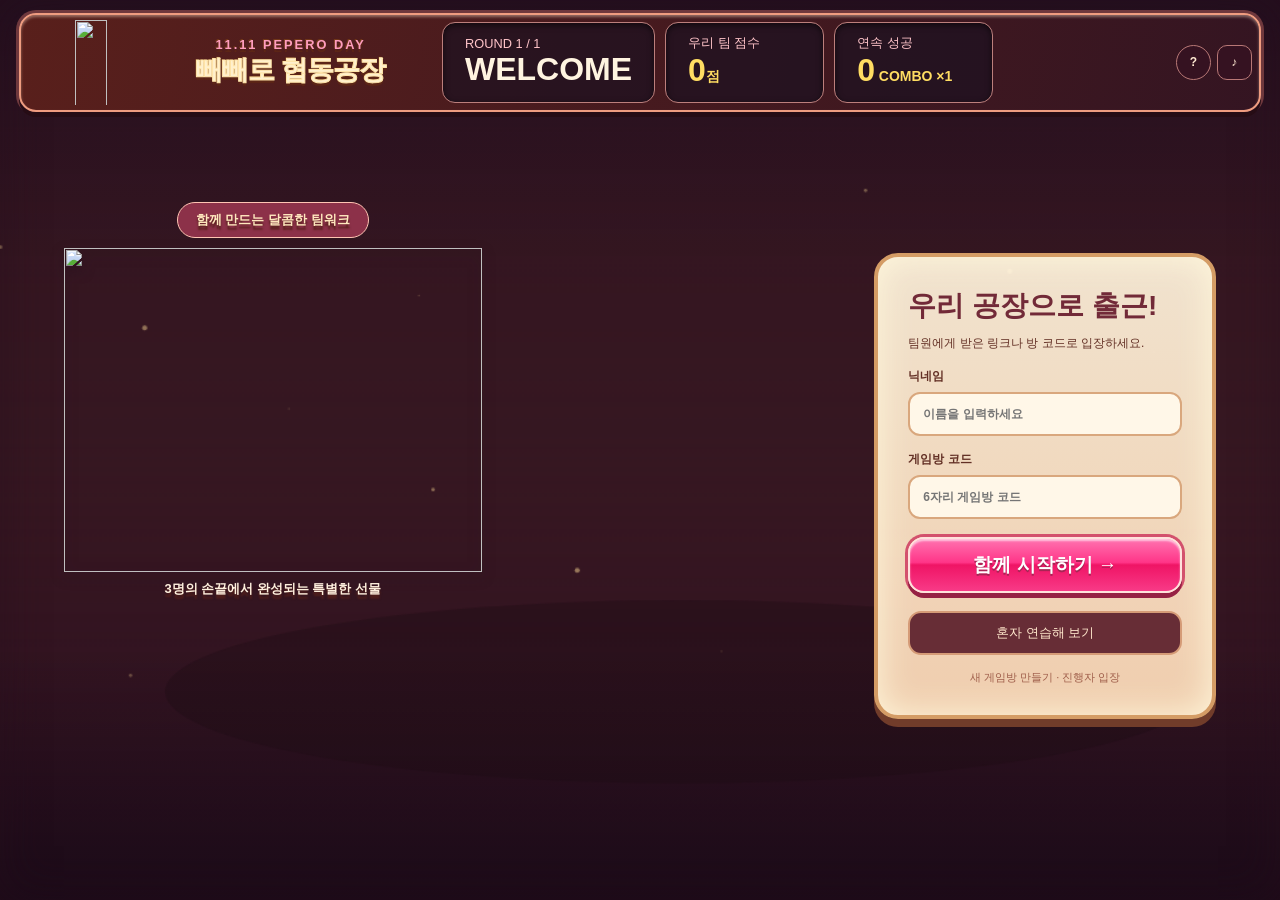
==== commit 6f804c21: "Release 240-second event tour with cooldowns and smoother inspection" ====
--- a/admin/index.html
+++ b/admin/index.html
@@ -1 +1 @@
-<!doctype html><html lang="ko"><head><meta charset="utf-8"><meta name="viewport" content="width=device-width,initial-scale=1"><title>빼빼로 협동공장</title><link rel="stylesheet" href="../style-daa13a670800.css"></head><body><div id="root"></div><script>window.PEPERO_API_URL="https://qsarowamxhwhxdhzqxeh.supabase.co/functions/v1/pepero-game"</script><script type="module" src="../app-daa13a670800.js"></script></body></html>+<!doctype html><html lang="ko"><head><meta charset="utf-8"><meta name="viewport" content="width=device-width,initial-scale=1"><title>빼빼로 협동공장</title><link rel="stylesheet" href="../style-6949ee083737.css"></head><body><div id="root"></div><script>window.PEPERO_API_URL="https://qsarowamxhwhxdhzqxeh.supabase.co/functions/v1/pepero-game"</script><script type="module" src="../app-6949ee083737.js"></script></body></html>
--- a/style-6949ee083737.css
+++ b/style-6949ee083737.css
@@ -0,0 +1,456 @@
+@import url('https://fonts.googleapis.com/css2?family=Gowun+Dodum&family=Noto+Sans+KR:wght@400;500;600;700;800;900&display=swap');
+
+.host-route .join-panel form,.host-route .join-panel .or,.host-route .join-panel .practice-button,.host-route .join-panel .admin-entry{display:none}.host-create-card{padding:25px 0 15px}.host-create-card p{line-height:2.6;color:#a88973;font-size:13px;margin-bottom:25px}.host-create-card a{display:block;text-align:center;font-size:11px;color:#bc8b77;margin:18px 0}.host-route .restore-link{margin-top:18px!important}
+:root{--pink:#ed628b;--brown:#55382e;--border:#f0e5dd}*{box-sizing:border-box}body{margin:0;color:var(--brown);background:#fcfaf6;font-family:'Noto Sans KR',sans-serif;font-size:13px}button,input,select{font:inherit}button{cursor:pointer;display:inline-flex;align-items:center;justify-content:center;gap:8px;border:0;background:none;color:inherit;transition:transform .15s,background .2s}button:hover{filter:brightness(.98);transform:translateY(-1px)}button:disabled{opacity:.45;cursor:not-allowed;transform:none}button:focus-visible,a:focus-visible{outline:3px solid #ed8bac;outline-offset:3px}input,select{border:1px solid #eadfd7;border-radius:9px;padding:11px 12px;background:#fffcfa;outline:none;width:100%;color:var(--brown)}input:focus,select:focus{border-color:var(--pink);box-shadow:0 0 0 3px #ed628b12}h1,h2,h3,p{margin:0}b,strong{font-weight:800}a{color:inherit;text-decoration:none}.sidebar{width:210px;position:fixed;inset:0 auto 0 0;padding:36px 23px 22px;background:#fffdf9;border-right:1px solid var(--border);display:flex;flex-direction:column;z-index:10}.brand{display:flex;align-items:center;gap:11px}.brand>b{font-family:'Gowun Dodum',sans-serif;font-size:23px;font-weight:900;letter-spacing:-1.3px;line-height:1.2}.brand>b>span{display:block;color:var(--pink);font-size:20px;letter-spacing:-.8px}.brand-mark{position:relative;width:45px;height:51px;background:#f9d6df;border-radius:12px;color:#dd5980;font-size:20px;display:grid;place-items:center;transform:rotate(-8deg);border:2px solid #fff;box-shadow:0 2px 0 #f1b6c8}.brand-mark span{position:absolute;color:#713c28;font-size:31px;top:19px}.side-divider{height:1px;background:var(--border);margin:30px 0 25px}.nav-label{font-size:9px;color:#b6a094;letter-spacing:1.3px;font-weight:700;padding-left:12px}nav{display:flex;flex-direction:column;gap:8px;margin-top:14px}nav button{padding:14px 13px;justify-content:flex-start;font-weight:600;color:#927e71;border-radius:10px;white-space:nowrap}nav button.active{background:#fce8ed;color:#d94e79;font-weight:800}nav button>svg:last-child:not(:first-child){margin-left:auto}.side-note{margin-top:auto;margin-bottom:50px;text-align:center;background:linear-gradient(#fff4ed,#ffefef);border:1px solid #f5e4dc;border-radius:14px;padding:22px 5px}.side-note>span{font-size:37px;display:block;transform:rotate(-14deg);margin-bottom:10px}.side-note>b{font-size:13px}.side-note p{font-size:11px;color:#a18c7b;line-height:1.9;margin:9px 0}.side-note>div{color:#e8a6b8;letter-spacing:8px}.side-bottom{font-size:10px;color:#978576;text-align:center}.side-bottom small{font-size:8px;display:block;margin-top:12px;letter-spacing:.5px;color:#c0ada0}.status-dot{width:6px;height:6px;background:#7eaf87;border-radius:50%;display:inline-block;flex-shrink:0;margin-right:4px}.status-dot.offline{background:#d3c6bf}.main-shell{margin-left:210px}.topbar{height:75px;display:flex;align-items:center;justify-content:space-between;padding:0 36px;border-bottom:1px solid var(--border);background:#fffdf9}.breadcrumb{display:flex;align-items:center;gap:12px;color:#ab9789;font-size:11px}.breadcrumb b{font-weight:600;color:#735449}.top-actions{display:flex;align-items:center;gap:16px}.date-pill{font-size:10px;font-weight:700;color:#ca7d89;background:#fff0f1;border-radius:20px;padding:6px 11px;display:flex;align-items:center;gap:7px}.icon-button{color:#9b8578;padding:4px}.profile{width:32px;height:32px;background:#f9e5dc;color:#ba7d6c;border-radius:50%;display:grid;place-items:center;font-size:20px}main{padding:30px 36px 15px;max-width:1700px;margin:auto}.page-heading{display:flex;justify-content:space-between;align-items:center;margin-bottom:25px;gap:15px}.eyebrow{font-size:9px;letter-spacing:1.8px;color:#c5907d;font-weight:700}h1{font-size:26px;letter-spacing:-1.3px;margin:7px 0 9px;font-weight:800}h1>span{color:#ed7493;font-size:22px;margin-left:5px}.page-heading p{color:#a18d7f;font-size:11px}.panel{border:1px solid var(--border);border-radius:15px;background:#fffefb;box-shadow:0 3px 8px #6f433003;overflow:hidden}.panel-title{display:flex;align-items:center;justify-content:space-between;font-size:14px;font-weight:800;gap:8px}.panel-title>span:first-child{display:flex;align-items:center;gap:8px}.panel-title svg{color:#d89088}.soft-tag{font-size:9px;color:#bb9480;font-weight:600;background:#fbf3e9;border-radius:20px;padding:5px 9px;white-space:nowrap}.landing-grid{display:grid;grid-template-columns:minmax(0,1.65fr) minmax(310px,1fr);gap:23px;margin-bottom:24px}.hero{height:292px;border-radius:16px;background:#fce0df;position:relative;overflow:hidden;border:1px solid #f4d5cc}.hero-copy{position:relative;padding:29px;z-index:2;width:54%;background:linear-gradient(90deg,#ffe8df 70%,transparent)}.season-tag{font-size:9px;padding:5px 9px;border:1px solid #e8b8aa;background:#ffefdf;border-radius:15px;color:#b3785d;font-weight:700;white-space:nowrap}.hero h2{font-family:'Gowun Dodum',sans-serif;font-size:47px;line-height:1.08;letter-spacing:-2.5px;margin:18px 0 10px;color:#673d2b;font-weight:900;text-shadow:2px 2px 0 #fff4d8;position:relative}.hero h2 strong{font-size:50px}.hero h2 i{position:absolute;font-size:26px;top:5px;left:157px;color:#e98a96;transform:rotate(15deg);text-shadow:none}.hero-copy p{font-size:12px;color:#8b5a47;font-weight:600}.hero-tags{display:flex;gap:6px;margin-top:12px;white-space:nowrap}.hero-tags>span{font-size:9px;padding:4px 7px;border-radius:5px;background:#fff8e8bb;color:#a17762}.hero-art{position:absolute;right:-2px;top:0;width:58%;height:100%;background-image:url('./reference.webp');background-size:auto 1070px;background-position:59% 0;background-repeat:no-repeat;mask-image:linear-gradient(90deg,transparent,black 17%);filter:saturate(.85)}.hero-ribbon{position:absolute;z-index:3;bottom:0;width:100%;background:#7e4939ec;color:#fff5e2;text-align:center;font-size:11px;font-weight:600;padding:9px}.hero-spark{position:absolute;z-index:3;color:#fff4b6;font-size:25px}.s1{right:23px;top:24px}.s2{right:32%;bottom:50px;font-size:35px}.stats-strip{display:flex;border:1px solid var(--border);border-radius:12px;background:#fffefb;margin-top:13px;padding:16px 7px;justify-content:space-around}.stats-strip>div{display:flex;align-items:center;gap:11px;padding:0 10px;border-right:1px solid var(--border);flex:1;justify-content:center}.stats-strip>div:last-child{border:0}.stats-strip svg{color:#d1a178;stroke-width:1.7;width:23px}.stats-strip>div:nth-child(2) svg{color:#e58f9f}.stats-strip span{font-size:9px;color:#ac9483}.stats-strip b{display:block;font-size:13px;margin-top:3px;color:#765444}.stats-strip small{font-size:9px;color:#b09a88;font-weight:400}.join-panel{padding:24px 26px 15px}.tiny-label{font-size:8px;letter-spacing:1.2px;color:#b1a088;font-weight:700}.join-panel h2{font-size:18px;letter-spacing:-.6px;margin-top:11px}.join-panel>p{font-size:10px;color:#ae9787;margin-top:6px}.join-panel form{margin-top:18px}.join-panel label{display:block;font-size:10px;font-weight:700;margin-bottom:12px}.join-panel label span{color:var(--pink)}.join-panel input{display:block;margin-top:6px;padding:11px 12px;font-size:11px;height:39px}.join-panel input::placeholder{color:#c5b4a7}.code-input{letter-spacing:.7px}.primary{background:linear-gradient(#f0799b,#eb5b88);border:1px solid #e95784;box-shadow:0 3px 0 #cc416b15;color:white;border-radius:9px;min-height:41px;padding:10px 17px;font-size:12px;font-weight:700}.primary:hover{background:#e75080}.wide{width:100%;justify-content:center}.primary.wide svg{margin-left:8px}.or{display:flex;gap:10px;align-items:center;color:#c0ac9c;font-size:9px;margin:13px 0 9px;justify-content:center}.or>span{flex:1;height:1px;background:var(--border)}.practice-button{width:100%;padding:9px;border:1px solid #f0d8cc;background:#fff7ec;border-radius:8px;font-size:11px;color:#ad7a58;font-weight:600}.practice-button>svg:last-child{margin-left:auto}.practice-button>svg:first-child{margin-right:auto}.admin-entry{font-size:9px;color:#b7a292;margin:11px auto 0;display:flex;gap:5px}.restore-link{font-size:8px!important;color:#b7a292;text-align:center;margin:5px 0 0!important;cursor:pointer}.restore-link input{display:none!important}.content-grid{display:grid;grid-template-columns:minmax(0,1fr) 310px;gap:23px;align-items:start}.guide{padding:22px}.guide>p{font-size:10px;color:#ac9685;margin-top:8px}.guide-steps{display:grid;grid-template-columns:repeat(3,1fr);gap:13px;margin-top:20px}.guide-step{position:relative;border:1px solid #f2e6d6;background:#fffaf0;border-radius:10px;padding:12px 12px 15px}.step-1{background:#fff4f1;border-color:#f3dfd7}.step-2{background:#fff2f5;border-color:#f4dce2}.step-number{position:absolute;top:10px;left:12px;color:#c28d5e;font-size:11px;font-weight:900;letter-spacing:1px}.step-1 .step-number{color:#ba8b73}.step-2 .step-number{color:#d78c9c}.step-illustration{height:92px;display:flex;align-items:center;justify-content:center;gap:8px;padding-top:8px}.step-illustration .stick-wrap{height:65px;width:23px;transform:rotate(-17deg)}.step-illustration .stick-wrap:nth-child(2){transform:rotate(17deg)}.step-illustration .gift-box{transform:rotate(-8deg);width:44px;height:65px}.choco-pot{font-size:40px;transform:rotate(-8deg)}.guide-step h3{font-size:13px;display:flex;align-items:center;gap:7px;white-space:nowrap;margin-bottom:7px}.guide-step h3 span{font-size:7px;letter-spacing:.6px;color:#c0a58d}.guide-step p{font-size:9px;line-height:1.9;color:#a58a77}.step-arrow{position:absolute;right:-17px;top:65px;border:1px solid #f3e3d9;background:#fffcf8;border-radius:50%;padding:4px;color:#d0a88d;z-index:2}.guide-details{padding-top:24px}.guide-details h3{margin:18px 0 8px;font-size:16px}.guide-details p{line-height:2;color:#927c70;max-width:800px}.event-banner{margin-top:20px;display:flex;align-items:center;padding:18px 24px;border-radius:13px;background:linear-gradient(105deg,#fff5db,#fff0d3 65%,#ffe7b6);border:1px solid #f3e3bf;position:relative;overflow:hidden;height:114px}.event-icon{font-size:33px;margin-right:18px}.event-banner span{font-size:9px;color:#bb9155}.event-banner h3{font-size:17px;color:#997039;margin:4px 0 7px;letter-spacing:-.5px}.event-banner p{font-size:9px;color:#b49669}.gold-sticks{display:flex;gap:10px;margin-left:auto;transform:rotate(24deg);margin-right:12px}.gold-sticks .stick-wrap{height:94px;width:22px}.ranking{padding:21px 20px 0}.live{display:inline-flex;align-items:center;gap:5px;color:#c28173;font-size:8px;letter-spacing:1px;font-weight:700}.live i{width:5px;height:5px;border-radius:50%;background:#ee7a92}.ranking .muted{color:#bba18c;font-size:9px;margin-top:11px;display:flex;justify-content:space-between}.rank-row{display:flex;align-items:center;gap:11px;padding:16px 0 12px;border-bottom:1px dashed #eee2d7;transition:all .4s}.rank-row:last-of-type{border:0}.medal{font-size:21px;width:24px;text-align:center;line-height:1;flex-shrink:0}.medal-3,.medal-4,.medal-5{font-size:14px;font-weight:700;color:#c2ad98}.rank-name{flex:1;min-width:0}.rank-name b{font-size:11px;display:flex;align-items:center;gap:5px;white-space:nowrap}.rank-name em{font-size:7px;font-style:normal;color:#dc6a8d;background:#fff0f4;padding:2px 4px;border-radius:4px}.rank-name small{font-size:8px;color:#b49d8a;display:block;margin:4px 0}.rank-name small>span{margin-left:7px}.rank-track{height:4px;background:#f4ede3;border-radius:8px;overflow:hidden;margin-top:6px}.rank-track i{display:block;background:#efcc81;height:100%;border-radius:8px;transition:width .5s}.rank-row:nth-of-type(4) .rank-track i{background:#e4ae9a}.rank-row:nth-of-type(n+5) .rank-track i{background:#d2c2b2}.rank-row>strong{font-size:15px;white-space:nowrap}.rank-row>strong>small{font-size:9px;font-weight:400;color:#ae9583;margin-left:3px}.ranking-foot{font-size:8px;color:#b09a88;background:#faf6ee;margin:15px -20px 0;padding:11px 8px;display:flex;align-items:center;justify-content:center;gap:7px}.my-team{background:#fff4f6;margin:0 -10px;padding-left:10px;padding-right:10px;border-radius:8px}.page-footer{display:flex;align-items:center;gap:5px;color:#bfaa98;font-size:9px;margin:26px 0 2px}.page-footer svg{color:#dca4a5}.page-footer>span{margin-left:auto;font-size:8px;letter-spacing:1px;color:#c8b7a6}
+.biscuit{height:100%;width:18px;margin:auto;border:1px solid #bd854c;background:linear-gradient(90deg,#dfa96b,#f4cd92 45%,#e8b777);border-radius:7px;position:relative;box-shadow:inset 2px 0 0 #ffe2ad,1px 2px 0 #9e6b3820}.biscuit.shape-1{width:26px}.biscuit.shape-2:before{content:'♥';position:absolute;top:-15px;left:-10px;font-size:38px;color:#e8b571;line-height:1;text-shadow:0 -1px #c89559}.biscuit.shape-3:before{content:'★';position:absolute;top:-14px;left:-10px;font-size:39px;color:#e8b571;line-height:1;text-shadow:0 -1px #c89559}.chocolate{position:absolute;top:0;left:-1px;right:-1px;border-radius:6px 6px 5px 5px;box-shadow:inset 2px 1px 1px #ffffff55;overflow:hidden}.chocolate span{position:absolute;font-size:9px;color:#ffbdc4;line-height:1}.chocolate span:nth-child(even){color:#fff4d9}.stick-wrap{height:95px;width:35px;position:relative;padding-top:8px;flex-shrink:0}.stick-wrap.small{height:41px;width:19px;transform:rotate(30deg);padding:0}.small .biscuit{width:9px;border-radius:4px}.small .biscuit:before{font-size:18px;left:-4px;top:-7px}.small .chocolate span{font-size:4px}.golden .biscuit{box-shadow:0 0 15px #ffd45c;background:linear-gradient(90deg,#db9b28,#ffe17c,#dba535)}.gold-stars{position:absolute;right:-9px;top:15px;color:#e6ad31;font-size:22px;animation:twinkle 1.4s infinite}.gift-box{width:47px;height:73px;border:1px solid #df82a3;background:linear-gradient(110deg,#ffd3e1,#ed88ab);border-radius:3px;box-shadow:5px 1px 0 #e98db0,6px 2px 0 #c1748c;position:relative;display:flex;flex-direction:column;align-items:center;justify-content:center;color:#ed6293;font-size:24px;flex-shrink:0;transform:rotate(-4deg)}.gift-box:before{content:'';height:100%;width:8px;background:#ffffff55;position:absolute;left:8px}.gift-box:after{content:'♡';position:absolute;top:4px;right:5px;font-size:13px;color:#fff3f0}.gift-box span{font-size:6px;letter-spacing:1px;color:#fff6ec;z-index:1}.box-1{background:linear-gradient(110deg,#ec8a94,#c73f58);border-color:#b84058;box-shadow:5px 1px 0 #ad354b,6px 2px 0 #8b293d;color:#ffe4d7}.box-2{background:linear-gradient(110deg,#ac7861,#5d342c);border-color:#6c4031;box-shadow:5px 1px 0 #4e3028,6px 2px 0 #3d241f;color:#f9b8bc}.box-3{background:linear-gradient(110deg,#fff2e3,#fff8ea);border-color:#e4bba4;box-shadow:5px 1px 0 #ebd5c6,6px 2px 0 #cfb49f;color:#ee99aa}.outline-button{border:1px solid #e9dace;border-radius:8px;background:#fffcf7;padding:9px 12px;font-size:11px;white-space:nowrap}.error-bar{display:flex;gap:10px;align-items:center;padding:12px 16px;background:#fff0ee;color:#c76353;border:1px solid #f0bdb3;border-radius:10px;margin-bottom:16px}.error-bar button{margin-left:auto}.toast{position:fixed;left:50%;bottom:35px;transform:translateX(-50%);z-index:90;background:#714534;color:#fff7e4;border:1px solid #8e6351;border-radius:15px;padding:17px 26px;box-shadow:0 10px 40px #613c3a30;font-size:14px;font-weight:700;display:flex;gap:12px;align-items:center;animation:pop .3s}.modal-backdrop{position:fixed;inset:0;background:#50362e55;backdrop-filter:blur(5px);z-index:80;display:grid;place-items:center;padding:20px}.mini-modal{position:relative;text-align:center;padding:35px;max-width:470px;width:100%;box-shadow:0 20px 70px #4a231b30}.mini-modal h2{font-size:23px;letter-spacing:-1px;margin:10px 0}.mini-modal p{color:#a48b7c;font-size:12px;line-height:1.9;margin:15px 0 22px}.mini-modal>.primary{margin-top:15px}.mini-modal small{display:block;color:#b3a090;margin-top:15px;font-size:10px}.modal-emoji{font-size:45px}.close{position:absolute;top:16px;right:16px;color:#baa595}.admin-key-note{padding:16px;background:#fff5e7;border-radius:8px;color:#aa8863;font-size:11px;line-height:1.9}.admin-key-note svg{display:inline;margin-right:5px}.loading{padding:40px;display:flex;justify-content:center;gap:15px;align-items:center}.loading button{text-decoration:underline}.spin{animation:spin 2s linear infinite}.game-status{display:flex;align-items:center;justify-content:space-between;background:#fff4eb;border:1px solid #efdaca;border-radius:12px;padding:15px 20px;margin-bottom:20px;gap:15px}.game-status>div:first-child{display:flex;align-items:center;gap:16px}.game-status b{font-size:14px}.status-metrics{display:flex;align-items:center;gap:25px}.status-metrics>span{display:flex;align-items:center;gap:7px;font-size:11px;color:#9d7d64}.status-metrics strong{font-size:22px;color:#724c34;font-variant-numeric:tabular-nums}.status-metrics .score strong{color:var(--pink);margin-left:5px}.last-chance{border:2px solid #e7b34b;background:#fff2ce;box-shadow:0 0 14px #f6c65140}.lobby-avatars{display:flex;justify-content:space-around;text-align:center;padding:30px 15px 35px;gap:15px}.lobby-avatars>div{flex:1}.lobby-avatars h3{font-size:15px;margin:12px 0 7px}.lobby-avatars small{color:#b8a08d;font-size:10px}.lobby-avatars em{display:block;font-size:10px;font-style:normal;color:#de6a8d;margin-top:8px}.lobby>.panel:first-child{padding:23px}.lobby .guide{border:0;box-shadow:none;padding:10px 0 0}.role-tag{font-size:10px;padding:5px 10px;border-radius:5px;background:#fff0d9;color:#bc8c53;display:inline-block}.role-tag.role-1{background:#fce5e1;color:#bf8673}.role-tag.role-2{background:#fce8ef;color:#d98ca2}.waiting-message{display:flex;align-items:center;justify-content:center;gap:8px;font-size:11px;color:#bb9273;padding:15px;border:1px dashed #e9d6c6;border-radius:10px;margin-bottom:15px}.avatar{height:100px;width:85px;position:relative;margin:0 auto 10px}.face{font-size:55px;position:absolute;top:18px;left:8px;line-height:1;z-index:2}.chef-hat{position:absolute;top:-3px;left:16px;font-size:57px;color:#fff7ed;line-height:1;text-shadow:0 -1px #d0a492,1px 0 #cfa394,-1px 0 #cfa394;z-index:3;transform:rotate(-8deg)}.chef-hat:after{content:'♥';position:absolute;color:#f294a8;font-size:16px;left:17px;top:14px}.apron{position:absolute;bottom:0;left:15px;width:55px;height:33px;border:1px solid #d2917d;background:#ffe3b9;border-radius:18px 18px 6px 6px;text-align:center;font-size:21px;color:#e17c8a;z-index:3}.role-1 .apron{background:#ffcad7}.role-2 .apron{background:#fff0e6}.working{animation:bob .65s infinite alternate}.play-grid{grid-template-columns:minmax(0,1fr) 290px;gap:19px}.conveyor-panel{padding:20px 20px 0}.stations{display:flex;justify-content:space-between;align-items:start;gap:12px;margin-top:23px;padding:0 4px 12px}.station{position:relative;flex:1;min-width:0;text-align:center}.station-label{display:flex;align-items:center;justify-content:center;gap:4px;background:#fff1de;font-size:10px;font-weight:700;padding:7px 5px;border-radius:6px;color:#a77b53;position:relative}.station:nth-child(2) .station-label{background:#fce8e0;color:#bb7e64}.station:nth-child(3) .station-label{background:#fce8ef;color:#c87791}.station-label>small{font-size:6px;color:#e96b8c;position:absolute;top:-5px;right:4px;background:#fff3f7;padding:1px 3px;border-radius:3px}.station .avatar{transform:scale(.85);height:86px;margin-top:6px;margin-bottom:2px}.station b{font-size:11px;display:block}.station>small{font-size:8px;display:block;color:#b69b83;margin:5px 0}.queue-badge{border:1px solid #ebdfd2;background:#faf5ed;border-radius:5px;padding:3px 8px;font-size:8px;color:#b19173;display:inline-block}.station-arrow{position:absolute;right:-13px;top:96px;font-size:26px;color:#e4c3a7}.finish-station{width:60px;align-self:center;text-align:center;padding-top:40px}.finish-station>div{font-size:36px}.finish-station b{display:block;font-size:11px}.finish-station>span{font-size:9px;color:#b9a08c}.belt{height:59px;margin:0 -20px;background:#e5ccad;position:relative;border-top:4px solid #c5a788;border-bottom:5px solid #bfa183;overflow:hidden}.belt-track{position:absolute;inset:0;background:repeating-linear-gradient(90deg,#f0ddc4 0 38px,#ceb79c 39px 42px);animation:belt 2s linear infinite}.rush .belt-track{animation-duration:.7s}.belt-product{position:absolute;top:4px;display:flex;align-items:end;gap:2px;transition:left .7s}.belt-product span{font-size:7px;color:#8b6b51}.workstation{margin-top:19px}.workstation>.panel-title{background:#fff7ef;padding:17px 20px;border-bottom:1px solid var(--border)}.nickname{font-size:10px;font-weight:500;color:#af8e74;display:flex;align-items:center;gap:6px}.work-content{display:grid;grid-template-columns:158px minmax(0,1fr);gap:21px;padding:20px}.order-card{background:#fff9ed;border:1px solid #efdfc7;border-radius:9px;overflow:hidden}.order-kicker{display:flex;align-items:center;justify-content:center;gap:7px;background:#f8e9cd;border-bottom:1px solid #eddbc0;font-size:11px;padding:10px;font-weight:800;color:#9b754d}.order-product{display:flex;gap:16px;height:125px;align-items:center;justify-content:center}.order-product>.stick-wrap{height:92px;width:25px;transform:rotate(-22deg)}.order-product .gift-box{width:36px;height:59px;transform:rotate(7deg);font-size:21px}.order-product .gift-box span{font-size:4px}.order-card dl{padding:0 12px;margin:0}.order-card dl>div{display:flex;justify-content:space-between;font-size:9px;border-bottom:1px dashed #eddfca;padding:7px 0;gap:8px}.order-card dt{color:#b49a7d}.order-card dd{font-weight:700;margin:0}.order-footer{padding:9px 5px;text-align:center;font-size:8px;color:#be9b73;margin-top:6px;background:#fcf1da}.gold-order{border-color:#dfb75b;box-shadow:0 0 12px #edd68a35}.gold-label{font-size:9px;color:#b78c24;background:#fff0bc;padding:5px;border-radius:5px;display:block;text-align:center}.work-controls h3{font-size:11px;font-weight:700;display:flex;gap:8px;align-items:center;margin:2px 0 14px;letter-spacing:-.3px}.work-controls h3 span{color:#df8b91;background:#fff0f2;padding:2px 5px;border-radius:4px;font-size:9px}.shape-options,.box-options{display:grid;grid-template-columns:repeat(4,1fr);gap:8px}.shape-options button,.box-options button{position:relative;display:flex;flex-direction:column;gap:7px;border:1px solid #eee1d1;border-radius:8px;background:#fffbf2;padding:14px 6px 10px;font-size:9px;color:#ac8969}.shape-options .stick-wrap{height:80px;width:28px;margin-bottom:5px}.shape-options button>svg{position:absolute;right:4px;top:5px;color:#de7d96}.shape-options button.selected,.box-options button.selected,.coat-options button.selected,.topping-options button.selected{border:1.5px solid #ee87a3;background:#fff2f5;color:#ce6182}.shape-options b{font-size:9px}.work-tip{display:flex;align-items:center;gap:6px;font-size:9px;background:#fcf6ed;color:#b89d82;padding:11px 9px;border-radius:6px;line-height:1.6;margin:15px 0}.work-tip>span{font-size:15px;color:#dba1a4}.work-controls>.primary{font-size:11px;min-height:39px}.timing{height:40px;background:#f2e4d4;position:relative;border:1px solid #e0c8ae;border-radius:8px;margin:20px 0 39px;overflow:visible}.timing>span{position:absolute;top:0;bottom:0;background:repeating-linear-gradient(45deg,#9dc299 0 7px,#b5d1ad 7px 14px);border-left:2px solid #81a67d;border-right:2px solid #81a67d}.timing i{position:absolute;top:-7px;width:5px;height:51px;background:#d75f82;border:2px solid #fff8ef;border-radius:4px;box-shadow:0 1px 3px #81413950;transform:translateX(-50%)}.timing b{position:absolute;font-size:9px;bottom:-24px;left:0;right:0;color:#ad8c73;font-weight:400;text-align:center}.empty-order{text-align:center;padding:25px 5px;color:#b3a18b;font-size:10px;min-height:252px}.empty-order svg{margin:20px auto;width:30px;height:30px;color:#d3c0a5}.empty-order p{margin-bottom:10px}.empty-order small{font-size:8px}.team-footer{display:flex;align-items:center;justify-content:space-between;gap:10px;margin-top:14px;padding:13px 15px;background:#fffdf9;border:1px solid var(--border);border-radius:10px}.team-footer>div{font-size:9px;color:#b59d87}.team-footer b{display:block;margin:5px 0 0 10px;font-size:9px;color:#ac917b;font-weight:500}.sos-button{font-size:10px;background:#fff0ed;border:1px solid #f0ccc2;border-radius:7px;color:#d47965;padding:9px 10px;font-weight:700;white-space:nowrap}.sos-button span{font-size:8px;padding-left:4px;font-weight:500;color:#c99380}.game-right>.panel{margin-bottom:17px}.game-right .rank-row{padding-top:12px;padding-bottom:10px}.combo-card{padding:20px;text-align:center;background:linear-gradient(130deg,#fff9ec,#fff0de)}.combo-card>span{font-size:10px;color:#b3936b}.combo-card>div:nth-child(2){font-size:11px;color:#c89957;margin:7px 0}.combo-card b{font-size:33px;color:#d89541;margin-right:3px}.combo-card p{font-size:8px;color:#b49a7e}.combo-dots{display:flex;justify-content:center;gap:5px;margin-top:12px}.combo-dots i{width:12px;height:7px;border-radius:2px;background:#efdfc7}.combo-dots .filled{background:#ecb956}.activity-card{padding:17px}.activity-card .panel-title{font-size:11px}.activity-card p{font-size:9px;color:#a98d73;line-height:1.8;padding:8px 0;display:flex;align-items:center;gap:6px;border-bottom:1px dashed #eee1d1}.activity-card p:last-child{border:0}.activity-card p>svg{color:#db91a2;flex-shrink:0}.coat-options,.topping-options{display:grid;grid-template-columns:repeat(4,1fr);gap:7px}.coat-options button,.topping-options button{display:flex;flex-direction:column;padding:8px 3px;border:1px solid #eddfd2;border-radius:8px;font-size:8px;gap:6px}.coat-options i{width:28px;height:28px;border:2px solid #ffffff88;border-radius:50%;box-shadow:0 0 0 1px #d5b9a3}.topping-options{margin-top:8px}.topping-options span{font-size:20px}.box-options button{font-size:8px;padding:16px 0 10px}.box-options .gift-box{width:28px;height:48px;margin-bottom:8px;font-size:17px}.box-options .gift-box span{font-size:3px}.drag-board{height:132px;position:relative;border:1px dashed #e4cdbb;background:#fff9f0;border-radius:9px;margin:12px 0 15px;touch-action:none;cursor:grab;display:flex;align-items:center;justify-content:space-between;padding:12px 20px 25px;user-select:none}.drag-start{width:35px;display:flex;justify-content:center;z-index:1;pointer-events:none}.drag-board .stick-wrap{height:70px;transform:rotate(90deg);margin-left:16px;pointer-events:none}.coat-track{position:absolute;top:42%;left:8%;right:8%;height:20px;border-radius:10px;border:2px solid #d9b191;pointer-events:none}.drag-board svg{position:absolute;inset:0;width:100%;height:100%;pointer-events:none;z-index:2}.drag-board small{position:absolute;bottom:8px;left:0;right:0;text-align:center;font-size:8px;color:#ba9980;pointer-events:none}.drag-board .gift-box{width:38px;height:65px;pointer-events:none;transform:none}.drag-arrow{font-size:34px;color:#ebc9ac}.support-popup{position:fixed;bottom:22px;right:28px;z-index:50;display:flex;align-items:center;gap:14px;background:#fff5ee;border:1px solid #efae97;box-shadow:0 10px 30px #a66e4725;border-radius:12px;padding:20px}.support-popup>svg{color:#d77d62}.support-popup b{font-size:12px}.support-popup p{font-size:10px;color:#ba967c;margin-top:6px}.support-popup .primary{font-size:11px}.jam-popup{bottom:110px}.pause-banner{position:fixed;top:76px;left:210px;right:0;text-align:center;display:flex;align-items:center;justify-content:center;gap:8px;padding:12px;background:#f9e9c2;color:#9d7939;z-index:40;font-size:13px;font-weight:700}.countdown-overlay{position:fixed;inset:0;background:#58372deb;z-index:70;color:#fff3db;display:flex;flex-direction:column;align-items:center;justify-content:center;backdrop-filter:blur(8px)}.countdown-overlay>span{font-size:20px}.countdown-overlay>b{font-size:160px;font-weight:900;line-height:1.4;color:#ffc0d1;text-shadow:0 9px 0 #e4658c}.countdown-overlay h2{font-size:19px;letter-spacing:5px}.practice-roles{display:flex;align-items:center;gap:8px;background:#f8f1e7;padding:10px 14px;border-radius:9px;margin-bottom:18px}.practice-roles>span{font-size:10px;margin-right:auto;color:#a28a73}.practice-roles button{font-size:10px;padding:7px 12px;background:#fffbf5;border:1px solid #e4d8c8;border-radius:6px}.practice-roles button.selected{background:#fbe1e9;border-color:#eda7bc;color:#cf6384}.round-end{text-align:center;padding:45px 20px;margin-top:20px}.round-end>span{font-size:45px}.round-end h2{font-size:20px;margin:20px 0 10px}.round-end p{font-size:12px;color:#aa8f77;margin-bottom:20px}.round-end>b{font-size:21px;color:#dc6b8b}.large-rank{max-width:950px;margin:auto}.board-top{display:flex;justify-content:space-between;align-items:center;margin-bottom:18px}.board-top h2{font-size:19px}.board-top h2 span{font-size:10px;margin-left:15px;color:#b69c86}.large-rank .rank-row{padding:20px 10px}.large-rank .rank-name b{font-size:19px}.large-rank .rank-name small{font-size:11px}.large-rank .rank-row>strong{font-size:30px}.large-rank .rank-track{height:8px}.board-mode .sidebar,.board-mode .topbar{display:none}.board-mode .main-shell{margin:0}.board-mode .large-rank{max-width:1250px}.board-mode .rank-row{padding:24px 15px}.board-mode .rank-name b{font-size:25px}.admin-grid{display:grid;grid-template-columns:1fr 265px;gap:20px;margin-bottom:20px}.admin-control,.admin-tools{padding:22px}.admin-buttons{display:flex;gap:10px;flex-wrap:wrap;margin:20px 0}.settings-row{display:flex;gap:12px;align-items:end;flex-wrap:wrap;border-top:1px solid var(--border);padding-top:20px}.settings-row label{font-size:10px;flex:1;min-width:95px;color:#ab9078}.settings-row input{display:block;margin-top:7px;padding:8px}.settings-row .check-label{display:flex;align-items:center;gap:5px;flex:0;white-space:nowrap;margin-bottom:10px}.check-label input{width:auto;margin:0;accent-color:var(--pink)}.manual-events{display:flex;gap:10px;align-items:center;border-top:1px solid var(--border);margin-top:20px;padding-top:17px;flex-wrap:wrap}.manual-events>span{font-size:10px;color:#b29980}.manual-events button{font-size:10px}.admin-tools h3{font-size:14px;margin-bottom:12px}.admin-tools p{font-size:10px;color:#ae947c;margin-bottom:17px}.admin-tools>button{display:flex;width:100%;font-size:10px;margin-bottom:10px}.danger-button{border:1px solid #eecac4;border-radius:8px;color:#c47565;padding:9px}.team-grid{display:grid;grid-template-columns:repeat(3,1fr);gap:18px}.admin-team{padding:18px}.team-card-head{display:flex;justify-content:space-between;margin-bottom:12px}.team-card-head span{font-size:9px;letter-spacing:1px;color:#be9d83}.team-card-head b{font-size:13px;color:var(--pink)}.admin-team>input{font-size:15px;font-weight:800;background:transparent;padding:7px 0;border:0;border-bottom:1px solid var(--border);border-radius:0}.team-slots>div{display:flex;align-items:center;gap:8px;margin:15px 0}.slot-icon{width:28px;height:28px;background:#fff0d6;display:grid;place-items:center;border-radius:8px;color:#b99365;font-size:11px;font-weight:700}.slot-icon.role-1{background:#fae5df;color:#c28b77}.slot-icon.role-2{background:#fce5ed;color:#cf849c}.team-slots>div>div{flex:1}.team-slots small{display:block;color:#b79c84;font-size:8px}.team-slots b{font-size:11px;display:block;margin-top:3px}.team-slots select{width:76px;padding:5px 2px;font-size:8px}.team-production{display:flex;justify-content:space-between;border-top:1px dashed #eddfd0;padding-top:12px}.team-production span{font-size:9px;color:#b49a80}.team-production b{color:#95724e;margin-left:2px}.admin-team>p,.admin-team details{font-size:9px;color:#b3967b;margin-top:10px}.admin-team details p{font-size:9px;padding:5px;border-bottom:1px solid #eee1d2}.admin-team summary{cursor:pointer}.ceremony{text-align:center;padding:40px;position:relative;background:radial-gradient(ellipse at top,#fff1db,transparent 70%),#fffdfa}.confetti{font-size:30px;letter-spacing:25px;color:#ed9caa;animation:twinkle 3s infinite;margin-bottom:20px}.ceremony h2{font-size:32px;letter-spacing:-1px;margin:15px 0 10px}.ceremony>p{font-size:12px;color:#b49b82}.podium{display:flex;align-items:end;justify-content:center;gap:20px;margin:45px 0 25px}.podium-card{width:230px;padding:25px 16px;border:1px solid #e6d6c3;background:#faf4e9;border-radius:15px;animation:reveal 1s both}.podium-card>span{font-size:55px;display:block}.podium-card>small{font-size:10px;color:#b49673;display:block;margin:12px 0}.podium-card h3{font-size:20px;letter-spacing:-.7px;margin-bottom:10px}.podium-card>b{font-size:32px;color:#b28b56;display:block}.podium-card>b small{font-size:11px}.podium-card>div{font-size:9px;color:#b69b7d;margin-top:10px}.place-0{padding-top:45px;padding-bottom:35px;background:linear-gradient(#fff1c8,#ffebbd);border-color:#e3bc60;box-shadow:0 0 40px #f9df9b35}.place-0>b{color:#c7952c}.special-awards{display:flex;justify-content:center;gap:15px;margin:30px 0}.special-awards>div{display:flex;flex-direction:column;align-items:center;gap:8px;background:#fff5ee;border:1px solid #eedccb;padding:17px 23px;border-radius:10px}.special-awards svg{color:#d9a167}.special-awards small{font-size:9px;color:#b69a7d}.special-awards b{font-size:12px}.all-results{max-width:650px;margin:30px auto 0;text-align:left}@keyframes belt{to{transform:translateX(42px)}}@keyframes bob{to{translate:0 -4px}}@keyframes twinkle{50%{opacity:.5;filter:brightness(1.2)}}@keyframes spin{to{rotate:360deg}}@keyframes pop{from{opacity:0;bottom:20px}}@keyframes reveal{from{opacity:0;transform:translateY(30px)}to{opacity:1;transform:translateY(0)}}
+@media(min-width:1500px){.sidebar{width:240px;padding-left:30px;padding-right:30px}.main-shell{margin-left:240px}main{padding:36px 45px}.topbar{padding:0 45px}.hero{height:330px}.hero-copy{padding:34px}.hero h2{font-size:56px}.hero h2 strong{font-size:60px}.hero-art{background-size:auto 1220px}.join-panel{padding:28px 32px}.join-panel form{margin-top:24px}.join-panel input{height:45px}.landing-grid{grid-template-columns:1.9fr 1fr}.content-grid{grid-template-columns:minmax(0,1fr) 350px}.guide-steps{gap:20px}.step-illustration{height:113px}.guide-step{padding:17px}.guide-step p{font-size:11px}.guide-step h3{font-size:15px}.ranking .rank-row{padding:20px 0 14px}.rank-name b{font-size:13px}.rank-name small{font-size:9px}.rank-row>strong{font-size:18px}.play-grid{grid-template-columns:minmax(0,1fr) 320px}.work-content{grid-template-columns:190px minmax(0,1fr);padding:25px;gap:25px}.shape-options .stick-wrap{height:105px}.order-product{height:150px}.work-controls h3{font-size:13px}.shape-options b{font-size:11px}.station .avatar{transform:scale(1);height:100px}.station-label{font-size:12px}.station b{font-size:13px}.station>small{font-size:10px}.pause-banner{left:240px}}
+@media(max-width:1200px){.sidebar{width:175px;padding:28px 15px}.main-shell{margin-left:175px}.brand>b{font-size:20px}.brand>b>span{font-size:18px}.topbar{padding:0 25px}main{padding:25px}.landing-grid{grid-template-columns:1.45fr 1fr;gap:18px}.hero-copy{padding-left:20px;width:59%}.hero h2{font-size:42px}.hero h2 strong{font-size:44px}.hero h2 i{left:140px}.hero-art{width:57%;background-position:58% 0}.hero-tags{gap:4px}.hero-tags>span{font-size:8px;padding:3px 5px}.join-panel{padding:23px 20px 15px}.join-panel h2{font-size:16px}.content-grid{grid-template-columns:minmax(0,1fr) 265px;gap:18px}.guide{padding:18px}.guide-step{padding-left:9px;padding-right:8px}.guide-step h3{font-size:11px;gap:4px}.guide-step h3 span{font-size:6px}.guide-step p{font-size:8px}.guide-steps{gap:11px}.ranking{padding:18px 16px 0}.rank-row{gap:8px}.ranking-foot{margin-left:-16px;margin-right:-16px}.play-grid{grid-template-columns:minmax(0,1fr) 250px;gap:15px}.work-content{grid-template-columns:135px minmax(0,1fr);gap:14px;padding:15px}.work-controls h3{font-size:10px}.shape-options,.box-options{gap:5px}.station-label{font-size:9px}.station-label>svg{width:12px}.finish-station{width:40px}.station .avatar{width:76px}.stations{gap:10px}.conveyor-panel{padding-left:15px;padding-right:15px}.panel-title{font-size:12px}.team-footer{padding:10px}.sos-button{font-size:9px}.admin-grid{grid-template-columns:1fr 220px}.admin-control,.admin-tools{padding:18px}.admin-buttons .outline-button,.admin-buttons .primary{font-size:10px;padding:9px}.team-grid{grid-template-columns:repeat(2,1fr)}.pause-banner{left:175px}}
+@media(max-width:1000px){.sidebar{width:78px;padding:26px 12px}.brand{justify-content:center}.brand>b,.side-note,.nav-label,.side-bottom{display:none}.brand-mark{width:41px}.side-divider{margin:24px 0}nav button{font-size:0;padding:15px;justify-content:center}nav button>svg:last-child:not(:first-child){display:none}nav button>svg{width:20px;flex-shrink:0}.main-shell{margin-left:78px}.page-heading h1{font-size:23px}.landing-grid{grid-template-columns:1.3fr 1fr}.hero-copy{padding-left:18px}.hero h2{font-size:37px}.hero h2 strong{font-size:41px}.hero h2 i{left:125px}.hero-copy p{font-size:10px}.season-tag{font-size:8px}.stats-strip>div{gap:6px;padding:0 6px}.stats-strip svg{width:18px}.stats-strip b{font-size:10px}.stats-strip small{font-size:7px}.pause-banner{left:78px}.play-grid{grid-template-columns:minmax(0,1fr) 230px}.station .avatar{scale:.85}.station-label{font-size:8px}.station-label svg{display:none}.station>small{font-size:7px}.work-content{grid-template-columns:115px minmax(0,1fr);gap:12px;padding:12px}.order-card dl{padding:0 8px}.order-card dl>div{font-size:8px}.order-product{gap:12px}.shape-options .stick-wrap{height:65px}.shape-options b{font-size:8px}.work-tip{font-size:8px}.team-footer>div{max-width:170px}.game-status{padding:13px}.status-metrics{gap:14px}.game-status b{font-size:11px}.admin-grid{grid-template-columns:1fr}.admin-tools{display:flex;align-items:center;gap:15px;flex-wrap:wrap}.admin-tools>button{width:auto;margin:0}.admin-tools h3,.admin-tools p{margin:0}}
+@media(max-width:800px){.landing-grid{grid-template-columns:1fr}.hero{height:300px}.hero-copy{padding:30px;width:55%}.hero h2{font-size:48px}.hero h2 strong{font-size:52px}.hero h2 i{left:170px}.hero-art{background-size:auto 1100px;background-position:59% 0}.join-panel{padding:25px}.join-panel form{display:flex;gap:12px;flex-wrap:wrap}.join-panel label{flex:1;min-width:150px;margin:0}.join-panel h2{font-size:20px}.content-grid{grid-template-columns:1fr}.game-right{display:grid;grid-template-columns:1fr 1fr;gap:15px}.game-right>.ranking{grid-row:span 2}.game-right>.panel{margin:0}.guide-step p{font-size:10px}.guide-step h3{font-size:14px}.guide-step h3 span{font-size:7px}.guide-step{padding:15px}.step-illustration{height:100px}.rank-name b{font-size:12px}.work-content{grid-template-columns:160px minmax(0,1fr);gap:20px;padding:20px}.shape-options .stick-wrap{height:85px}.order-card dl>div{font-size:10px}.work-controls h3{font-size:11px}.work-tip{font-size:10px}.shape-options b{font-size:10px}.station .avatar{scale:1;transform:scale(.9)}.station-label{font-size:11px}.station-label svg{display:block}.station>small{font-size:9px}.ceremony{padding:25px}.podium{gap:10px}.podium-card{width:31%;padding:20px 8px}.podium-card h3{font-size:16px}.podium-card>div{font-size:7px}.special-awards{gap:8px}.special-awards>div{padding:12px}.page-footer>span{display:none}}
+@media(max-width:550px){.sidebar{display:none}.main-shell{margin-left:0}.topbar{height:58px;padding:0 18px}.breadcrumb{font-size:9px;gap:7px}.date-pill{display:none}main{padding:20px 15px 12px}.top-actions{gap:13px}.page-heading{align-items:start;margin-bottom:20px}.page-heading h1{font-size:22px;line-height:1.45;letter-spacing:-1px}.page-heading p{font-size:10px;line-height:1.7}.eyebrow{font-size:7px;letter-spacing:1.5px}.page-heading>.outline-button{font-size:8px;padding:8px;flex-wrap:wrap;min-width:90px}.hero{height:280px}.hero-copy{padding:26px 20px;width:60%}.hero h2{font-size:43px}.hero h2 strong{font-size:47px}.hero h2 i{left:148px}.hero-art{width:57%;background-size:auto 1030px;background-position:58% 0}.hero-copy p{font-size:11px}.hero-ribbon{font-size:9px}.season-tag{font-size:8px}.hero-tags>span{font-size:7px}.stats-strip{padding:14px 4px}.stats-strip>div{gap:7px;padding:0 3px}.stats-strip svg{width:18px}.stats-strip b{font-size:10px}.stats-strip small{display:none}.stats-strip span{font-size:8px}.join-panel{padding:23px}.join-panel label{min-width:100%}.join-panel form{gap:14px}.guide{padding:16px}.guide .panel-title{font-size:12px}.soft-tag{font-size:7px;padding:4px 7px}.guide-steps{gap:8px}.guide-step{padding:13px 7px}.guide-step h3{font-size:11px;display:block;text-align:center}.guide-step h3 span{display:block;font-size:6px;margin-top:4px}.guide-step p{font-size:8px;text-align:center;line-height:1.8;letter-spacing:-.3px}.step-illustration{height:90px}.step-number{font-size:8px;left:8px;top:8px}.step-illustration .stick-wrap{height:58px;width:20px}.step-arrow{right:-12px;padding:2px}.step-arrow svg{width:12px;height:12px}.event-banner{padding:16px}.event-icon{font-size:25px;margin-right:10px}.event-banner h3{font-size:15px}.event-banner p{font-size:8px}.gold-sticks{margin-right:0;gap:4px}.gold-sticks .stick-wrap{height:74px;width:20px}.game-status{align-items:start;gap:8px;flex-direction:column}.game-status>div:first-child{gap:10px}.status-metrics{width:100%;justify-content:space-between}.status-metrics>span{font-size:10px}.status-metrics strong{font-size:20px}.lobby-avatars{padding:25px 0;gap:7px}.lobby-avatars .avatar{transform:scale(.8);width:75px;margin-bottom:0}.lobby-avatars h3{font-size:11px}.role-tag{font-size:8px;padding:4px 5px}.waiting-message{font-size:9px;padding:10px;line-height:1.8}.practice-roles{flex-wrap:wrap;justify-content:center}.practice-roles>span{width:100%;text-align:center}.practice-roles button{font-size:9px;padding:7px 10px}.stations{gap:9px;padding-left:0;padding-right:0;margin-top:19px}.station-label{font-size:9px;gap:2px}.station-label svg{display:none}.station .avatar{transform:scale(.75);height:80px;width:75px}.station b{font-size:9px}.station>small{font-size:7px}.queue-badge{font-size:7px;padding:3px 6px}.finish-station{width:32px;padding-top:53px}.finish-station>div{font-size:25px}.finish-station b{font-size:9px}.finish-station>span{font-size:8px}.station-arrow{font-size:20px;right:-11px;top:90px}.conveyor-panel{padding-left:12px;padding-right:12px}.conveyor-panel .panel-title{font-size:11px}.conveyor-panel .soft-tag{font-size:6px}.work-content{grid-template-columns:100px minmax(0,1fr);padding:12px;gap:12px}.order-kicker{font-size:9px;padding:8px 4px;gap:4px}.order-product{height:107px;gap:7px}.order-product>.stick-wrap{height:70px;width:20px}.order-product .gift-box{width:28px;height:48px}.order-card dl{padding:0 7px}.order-card dl>div{font-size:7px;padding:7px 0;gap:4px}.order-footer{font-size:6px;padding:8px 1px}.work-controls h3{font-size:9px;line-height:1.5;gap:5px;margin-bottom:12px}.shape-options{gap:4px}.shape-options button{padding:12px 2px 6px}.shape-options .stick-wrap{height:60px;width:20px}.shape-options .biscuit{width:12px}.shape-options .shape-1{width:16px}.shape-options b{font-size:7px}.shape-options .biscuit.shape-2:before{font-size:27px;top:-10px;left:-8px}.shape-options .biscuit.shape-3:before{font-size:28px;top:-10px;left:-8px}.work-tip{font-size:7px;padding:8px 6px;margin:11px 0;line-height:1.7}.work-controls>.primary{font-size:9px;min-height:36px;padding:8px 4px}.work-controls>.primary svg{width:12px}.timing{height:32px;margin:15px 0 35px}.timing i{height:43px}.timing b{font-size:8px}.coat-options,.topping-options,.box-options{gap:4px}.coat-options button,.topping-options button{font-size:6px;padding:6px 1px}.coat-options i{width:23px;height:23px}.topping-options span{font-size:17px}.box-options button{font-size:6px}.box-options .gift-box{width:20px;height:38px;font-size:14px}.box-options .gift-box span{font-size:2px}.drag-board{height:113px;padding:10px 13px 22px}.drag-board small{font-size:6px}.drag-board .gift-box{width:25px;height:48px;font-size:18px}.drag-board .gift-box span{font-size:4px}.drag-board .stick-wrap{height:50px}.drag-arrow{font-size:25px}.team-footer{gap:7px}.team-footer>div{font-size:7px;max-width:160px}.team-footer b{font-size:7px}.sos-button{padding:9px 7px;font-size:8px;gap:4px}.sos-button svg{width:13px}.game-right{display:block}.game-right>.panel{margin-bottom:15px}.ranking .rank-row,.game-right .rank-row{padding:14px 0}.team-grid{grid-template-columns:1fr}.admin-grid{gap:15px}.admin-tools{display:block}.admin-tools h3{margin-bottom:10px}.admin-tools p{margin-bottom:15px}.admin-tools>button{width:100%;margin-bottom:10px}.manual-events{gap:7px}.manual-events>span{width:100%}.manual-events button{font-size:8px;padding:8px}.settings-row label{font-size:9px}.admin-control{padding:16px}.admin-buttons{gap:7px}.admin-buttons .primary,.admin-buttons .outline-button{font-size:9px;padding:9px}.support-popup{left:15px;right:15px;bottom:15px;padding:14px;gap:10px}.support-popup b{font-size:10px}.support-popup p{font-size:8px}.support-popup .primary{font-size:9px;padding:9px;min-height:34px}.jam-popup{bottom:104px}.mini-modal{padding:30px 22px}.mini-modal h2{font-size:20px}.mini-modal p{font-size:11px}.pause-banner{left:0;top:58px;font-size:11px}.page-footer{font-size:8px;justify-content:center}.ceremony{padding:25px 14px}.ceremony h2{font-size:24px}.confetti{font-size:25px;letter-spacing:12px}.podium{gap:7px}.podium-card{padding:16px 4px}.podium-card>span{font-size:37px}.podium-card h3{font-size:11px}.podium-card>small{font-size:7px}.podium-card>b{font-size:24px}.podium-card>div{font-size:6px}.place-0{padding-top:35px;padding-bottom:30px}.special-awards>div{padding:12px 8px}.special-awards b{font-size:9px}.special-awards small{font-size:7px}.large-rank .rank-name b{font-size:15px}.large-rank .rank-row>strong{font-size:25px}.board-top h2{font-size:15px}.board-top h2 span{font-size:8px}.board-top .outline-button{font-size:9px}.round-end h2{font-size:16px}.round-end p{font-size:10px}.toast{min-width:270px;font-size:12px;padding:15px;bottom:25px}}
+@media(prefers-reduced-motion:reduce){*,*:before,*:after{animation:none!important;transition:none!important}}
+
+.factory-game{--pink:#ff3485;--cream:#fff0d0;--gold:#ffc762;position:relative;width:100%;height:100dvh;min-height:600px;overflow:hidden;background:#361822;color:var(--cream);font-family:'Malgun Gothic',sans-serif;isolation:isolate}.factory-game *{box-sizing:border-box}.factory-game button,.factory-game input{font:inherit}.factory-game button{cursor:pointer}.factory-game button:disabled{cursor:default;filter:grayscale(.6);opacity:.6}.factory-game button:focus-visible,.factory-game a:focus-visible{outline:3px solid #fff5a9;outline-offset:4px}.factory-game img{object-fit:contain;pointer-events:none;user-select:none}.fg-scene{position:absolute;inset:0;width:100%;height:100%;object-fit:cover;z-index:-3}.fg-vignette{position:absolute;inset:0;pointer-events:none;z-index:-2;box-shadow:inset 0 0 90px #250d1b99;background:linear-gradient(#150a1d60,transparent 30%,transparent 72%,#18081188)}.fg-top{height:11%;min-height:75px;position:absolute;top:1.4%;left:1.5%;right:1.5%;display:flex;gap:10px;align-items:stretch;padding:7px;border:2px solid #ef9c80;border-radius:17px;background:linear-gradient(110deg,#5e211be8,#351522eb);box-shadow:0 5px 0 #260c15,0 0 0 3px #6f383d, inset 0 2px 3px #ffdec56b;z-index:6}.fg-logo{color:#fff0cd;text-decoration:none;display:flex;flex-direction:column;justify-content:center;align-items:center;width:33%;text-shadow:0 3px #5c2516,-1px -1px #713718;white-space:nowrap}.fg-logo small{color:#ff9dbd;font-weight:900;font-size:clamp(10px,1vw,17px);letter-spacing:2px}.fg-logo strong{font-size:clamp(22px,2.7vw,48px);font-weight:1000;letter-spacing:-2px;-webkit-text-stroke:1px #ffe4a8}.fg-hud{border-radius:13px;border:1px solid #bc7f7c;background:#1d1121b8;box-shadow:inset 0 2px 6px #0009;padding:7px 22px;display:flex;justify-content:center;flex-direction:column;min-width:13%}.fg-hud small{font-size:clamp(11px,1vw,16px);color:#ffc4c9}.fg-hud strong{font-size:clamp(22px,2.5vw,44px);line-height:1.15;color:#fff4e0;font-variant-numeric:tabular-nums}.fg-hud em{font-size:14px;font-style:normal}.fg-score strong,.fg-combo strong{color:#ffdd62}.fg-tools{margin-left:auto;display:flex;align-items:center;gap:6px}.fg-tools button{color:#ffe9d2;background:#351221;border:1px solid #b87876;border-radius:50%;min-width:35px;height:35px;font-weight:bold;font-size:12px}.fg-tools button:last-child{border-radius:10px;padding:0 9px}.fg-stationbar{position:absolute;z-index:5;top:15%;left:22%;right:22%;display:flex;gap:8px}.fg-stationbar>div{display:flex;align-items:center;flex:1;min-width:0;background:#2b1725d6;border:1px solid #bc8b87;border-radius:14px;padding:5px 7px;box-shadow:0 4px 9px #180a1a88}.fg-stationbar>div.mine{border:2px solid #ffb1c4;background:#7c2942dc;box-shadow:0 0 18px #ff9ba755}.fg-stationbar img{width:42px;height:58px}.fg-stationbar span{display:flex;flex-direction:column;gap:4px}.fg-stationbar b{font-size:clamp(11px,.95vw,16px);color:#ffcee0}.fg-stationbar small{font-size:11px;white-space:nowrap}.fg-stationbar i{font-size:10px;font-style:normal;color:#b8e9bc;margin-left:auto}.fg-stationbar i.danger{color:#ff435d}.fg-order{position:absolute;top:26%;left:2%;width:16%;max-width:280px}.fg-parchment{background:linear-gradient(115deg,#fff2d9,#ffe4bc);border-radius:14px;border:3px solid #d6a578;color:#5b291e;box-shadow:0 5px 0 #813d29,0 8px 20px #1b0b1b55,inset 0 0 25px #fffbeb}.fg-parchment h3{margin:0;padding:14px 10px;border-bottom:1px dashed #c89970;font-size:clamp(12px,1.1vw,19px);text-align:center}.fg-parchment h3 b{color:#e55172}.fg-order-product{height:clamp(110px,20vh,240px);padding:14px;display:flex;justify-content:center}.fg-order-product img{max-width:90%;height:100%;filter:drop-shadow(4px 6px 3px #a9754c66);transform:rotate(20deg)}.fg-parchment dl{padding:0 12px 12px;margin:0}.fg-parchment dl>div{display:flex;justify-content:space-between;gap:5px;margin:7px 0;font-size:clamp(11px,.95vw,15px)}.fg-parchment dt{color:#b57b57;white-space:nowrap}.fg-parchment dd{margin:0;font-weight:900;text-align:right}.fg-parchment>p{padding:30px 14px;text-align:center;line-height:1.8}.fg-gold{display:block;text-align:center;color:#ae6804;font-size:13px;background:#ffd67d;padding:6px}.fg-team-tag{background:#401823db;padding:12px;margin-top:14px;border:1px solid #ba7b75;border-radius:12px;text-align:center;font-weight:bold;box-shadow:0 4px #1e0c19}.fg-team-tag small{display:block;margin-top:5px;font-weight:normal;color:#e7aaa9;font-size:12px}.fg-options{position:absolute;right:2%;top:26%;width:17%;max-width:300px;padding:10px;background:linear-gradient(#fce8c9f5,#f2cca5f5);border:3px solid #e0ab75;border-radius:14px;box-shadow:0 5px #783a29,0 8px 25px #1a091c66;color:#582821}.fg-options h3{font-size:clamp(13px,1.15vw,20px);margin:0 0 10px;text-align:center}.fg-option-grid{display:grid;grid-template-columns:1fr 1fr;gap:7px}.fg-option-grid button{display:flex;flex-direction:column;align-items:center;justify-content:center;gap:6px;border:2px solid #dfb68a;border-radius:10px;background:linear-gradient(#fff8e8,#f4dfbb);box-shadow:0 3px #c59972;color:#70372b;padding:8px 3px;font-weight:bold;font-size:clamp(10px,.9vw,14px)}.fg-option-grid button.selected,.fg-toppings button.selected{border-color:#ff3986;background:linear-gradient(#fff4ee,#ffc5d8);box-shadow:0 0 0 2px #ff94b9,0 4px #cb4b74}.fg-option-grid img{height:clamp(56px,11vh,124px);width:90%;filter:drop-shadow(3px 5px 2px #9f6b3b44)}.fg-coats img{height:7vh;transform:rotate(15deg)}.fg-toppings{display:grid;grid-template-columns:1fr 1fr;gap:6px;margin-top:10px}.fg-toppings button{background:#fff0d5;border:2px solid #d4a37b;color:#6c3828;padding:10px 2px;border-radius:8px;font-size:11px}.fg-boxes img{height:10vh}.fg-machine-label{position:absolute;left:34%;top:25%;display:flex;gap:10px;align-items:center;padding:7px 16px;border:1px solid #e9bb8d;border-radius:10px;background:#45242ad9;box-shadow:0 5px 12px #130b1d66}.fg-machine-label>span{font-size:24px;font-weight:900;color:#ffc35d}.fg-machine-label small{display:block;font-size:9px;letter-spacing:2px;color:#c78d8d}.fg-machine-label b{font-size:18px;color:#ffdfb8}.fg-machine-label i{font-style:normal;font-size:11px;background:#285b40;border:1px solid #7fbc73;padding:5px;border-radius:6px}.fg-machine-label i.active{animation:fg-light .6s infinite alternate;background:#a95320}.fg-action{position:absolute;z-index:5;bottom:16%;left:28%;right:27%;text-align:center}.fg-instruction{font-size:clamp(12px,1vw,18px);font-weight:bold;text-shadow:0 2px 3px #1d071a;background:#281121b8;display:inline-block;border-radius:15px;padding:7px 16px;margin-bottom:7px}.fg-meter,.fg-progress{position:relative;height:31px;border:3px solid #ffe1b6;border-radius:20px;background:linear-gradient(90deg,#fc3d69,#edab38 28%,#bcda3b 40%,#5ee281 50%,#ddce40 65%,#f13c82);box-shadow:0 0 0 3px #602635,inset 0 3px 5px #0006;margin:0 auto 12px;max-width:520px}.fg-meter>span{position:absolute;top:0;height:100%;background:#36dd6b;border-left:2px solid #f9ffda;border-right:2px solid #f9ffda;box-shadow:0 0 12px #caffb8}.fg-meter>i{position:absolute;top:-8px;width:5px;height:39px;background:#341b30;border:1px solid white;box-shadow:0 0 5px #fff;border-radius:3px;transform:translateX(-50%)}.fg-meter>b{position:absolute;top:3px;left:0;right:0;font-size:11px;color:#fff;text-shadow:0 1px 3px #250720;pointer-events:none}.fg-progress{background:#2f2737}.fg-progress>span{position:absolute;left:0;top:0;height:100%;background:linear-gradient(#90ef88,#1fa75b);border-radius:20px;transition:width .15s}.fg-progress b{position:relative;color:#fff;font-size:14px;line-height:25px;text-shadow:0 1px 2px #29131d}.factory-game .fg-pink{border:2px solid #ffe1dc;border-radius:16px;background:linear-gradient(#ff73b0 0%,#ff3588 45%,#ef1465 50%,#f83a87);box-shadow:0 5px #962144,0 0 0 3px #d3516d,inset 0 2px 2px #fff9;color:#fff;font-weight:900;padding:13px 25px;text-shadow:0 2px #a72554;font-size:19px}.factory-game .fg-pink:active{transform:translateY(3px);box-shadow:0 2px #962144,0 0 0 3px #d3516d}.fg-operate{min-width:260px;max-width:100%;position:relative}.fg-operate small{font-size:10px;margin-left:15px;color:#ffe4c1;letter-spacing:2px}.fg-drag{position:absolute;left:29%;right:29%;top:59%;height:13%;border:2px dashed #ffe9b99c;border-radius:25px;background:#33122355;touch-action:none;cursor:grab;z-index:4}.fg-drag svg{height:100%;width:100%;pointer-events:none}.fg-drag b{position:absolute;bottom:-21px;font-size:11px;left:0;right:0;text-align:center;color:#ffe2b8}.fg-bottom{position:absolute;left:1.5%;right:1.5%;bottom:1.8%;height:11%;min-height:72px;display:flex;gap:15px;align-items:center;padding:8px 16px;background:linear-gradient(#6a3025eb,#391725ed);border:2px solid #e3ad87;border-radius:17px;box-shadow:0 5px #250e1d,inset 0 1px #ffe5a566;z-index:7}.fg-production{width:45%;max-width:650px}.fg-production>small{font-size:12px;color:#ffd9b7}.fg-production>div{display:flex;gap:4px;margin-top:3px}.fg-production span{display:flex;align-items:center;gap:8px;background:#2e1524aa;border:1px solid #af775e;border-radius:8px;padding:2px 12px;flex:1}.fg-production img{height:37px;width:22px}.fg-production b{font-size:23px;color:#ffe4ae}.fg-production em{font-style:normal;font-size:11px;color:#f0b69d}.fg-practice{margin-left:auto;white-space:nowrap}.fg-practice small{display:block;font-size:10px;color:#e8ae9c;margin-bottom:5px}.fg-practice button,.fg-rank-button{background:#4a2028;border:1px solid #c4817a;color:#ffe8cc;border-radius:8px;padding:8px 10px;font-size:12px}.fg-practice button.selected{background:#c85573;color:#fff;border-color:#ffd8ae}.fg-rank-button{margin-left:auto}.fg-sos{height:100%;display:flex;align-items:center;gap:7px;padding:0 16px 0 0;background:linear-gradient(#ff6c9c,#dd154e);border:3px solid #ffcece;border-radius:20px;box-shadow:0 0 0 3px #a31e46,0 0 22px #ff547c55;color:#fff;font-size:28px;font-weight:1000}.fg-sos img{height:90%;width:60px}.fg-sos small{display:block;font-size:11px;font-weight:bold}.fg-entry{position:absolute;inset:18% 8% 13%;display:flex;justify-content:space-between;align-items:center;gap:30px}.fg-title-art{width:55%;text-align:center;text-shadow:0 4px 2px #541f19}.fg-title-art>span{background:#8c3149;border:1px solid #ffc4b3;border-radius:20px;padding:8px 18px;color:#ffe8be;font-weight:bold}.fg-title-art h1{font-size:clamp(55px,7vw,130px);line-height:1.02;letter-spacing:-6px;margin:25px 0 12px;color:#fff2c9;font-weight:1000;-webkit-text-stroke:2px #934c28;filter:drop-shadow(0 7px #3b1919)}.fg-title-art p{font-weight:bold;color:#fff1df}.fg-title-art>div{height:22vh;display:flex;justify-content:center;gap:10px}.fg-title-art img{height:100%;max-width:30%;filter:drop-shadow(0 5px 6px #260f1d88)}.fg-join{width:34%;max-width:440px;min-width:300px;background:linear-gradient(#fff2dced,#ffdcb9ed);padding:30px;border:4px solid #d49c65;border-radius:24px;color:#633025;box-shadow:0 8px #713c2a,inset 0 0 35px #fff8dc}.fg-join h2{font-size:28px;margin:0 0 8px;color:#722a38}.fg-join p{font-size:12px;line-height:1.7}.fg-join label{display:block;font-size:12px;font-weight:bold;margin-top:15px}.fg-join input{display:block;width:100%;padding:13px;margin-top:7px;border:2px solid #d9a77d;border-radius:12px;background:#fff7e8;color:#70382f}.fg-join button{width:100%;margin-top:18px}.fg-secondary{background:#672d36;color:#ffe7cc;border:2px solid #d59b77;padding:11px;border-radius:13px;font-weight:bold}.fg-join a{display:block;text-align:center;color:#9f5e4a;font-size:11px;margin-top:15px}.fg-lobby{position:absolute;inset:27% 15% 17%;text-align:center;background:#281323bb;border:2px solid #cf9981;border-radius:24px;padding:20px}.fg-roomcode{font-size:15px}.fg-roomcode b{font-size:27px;letter-spacing:4px;margin:0 15px;color:#ffb4ca}.fg-roomcode span{background:#742d46;padding:7px 12px;border-radius:9px}.fg-lobby h1{font-size:28px;margin:14px}.fg-lobby-chefs{display:flex;justify-content:center;gap:10%;height:65%}.fg-lobby-chefs>div{display:flex;flex-direction:column;align-items:center;gap:5px;min-width:15%}.fg-lobby-chefs img{height:65%;max-width:100%;min-height:120px}.fg-lobby-chefs b{color:#ffb6ce;font-size:13px}.fg-lobby-chefs strong{font-size:19px}.fg-lobby-chefs small{font-size:11px;color:#c9e4b6}.fg-lobby>p{font-size:13px}.fg-center-message{position:absolute;inset:45% 20%;text-align:center;font-size:30px}.fg-rank{position:absolute;z-index:12;right:2%;top:25%;width:29%;max-width:430px;background:#fff0d6f5;color:#632f29;border:3px solid #c99168;border-radius:15px;box-shadow:0 7px #6c322b;padding:12px}.fg-rank h3{margin:0 0 14px;display:flex;justify-content:space-between}.fg-rank h3 button{border:0;background:none;font-size:23px;color:#803a3e}.fg-rank>div{display:flex;gap:15px;align-items:center;padding:13px 8px;border-bottom:1px solid #d4a580}.fg-rank>div.mine{background:#ffc2d7;border-radius:9px}.fg-rank>div>b{font-size:25px;color:#c8852f}.fg-rank span{flex:1;font-weight:bold}.fg-rank small{display:block;font-weight:normal;font-size:10px;margin-top:5px}.fg-rank strong{font-size:22px}.fg-overlay{position:absolute;z-index:30;inset:0;background:#1d0b23bd;backdrop-filter:blur(6px);display:flex;align-items:center;justify-content:center;flex-direction:column}.fg-dialog{position:relative;width:500px;max-width:90%;padding:35px;background:linear-gradient(#fff0d9,#efc69b);border:4px solid #bf895f;border-radius:25px;text-align:center;color:#622b2a;box-shadow:0 8px #6d2b2b}.fg-dialog h2{font-size:26px}.fg-dialog>img{height:150px;margin:auto}.fg-dialog p{line-height:1.9;font-size:14px}.fg-dialog .fg-meter{margin:25px auto}.fg-close{position:absolute;right:12px;top:8px;background:none;border:0;font-size:28px;color:#71362c}.fg-toast{position:absolute;z-index:20;top:24%;left:50%;transform:translateX(-50%);background:#5c2435f0;border:2px solid #ffdda5;color:#fff0c9;font-weight:bold;padding:12px 24px;border-radius:30px;max-width:70%;text-align:center;box-shadow:0 4px 20px #2e1028aa;pointer-events:none}.fg-feedback{position:absolute;z-index:9;top:43%;left:48%;transform:translate(-50%,-50%);font-size:clamp(35px,5vw,90px);font-weight:1000;font-style:italic;color:#ffe25b;-webkit-text-stroke:2px #99421b;text-shadow:0 5px #6b291f,0 0 25px #ffbc58;animation:fg-pop 1.7s both;pointer-events:none;white-space:nowrap}.fg-feedback.fail{color:#ffacc9;-webkit-text-stroke:1px #8a294a}.fg-feedback small{display:block;font-size:40px;color:white;text-align:center}.fg-combo-pop{position:absolute;left:40%;top:35%;font-size:45px;color:#ffdf50;font-weight:1000;animation:fg-pop 1.7s both;pointer-events:none;text-shadow:0 3px #68231f}.fg-event{position:absolute;top:22%;left:25%;right:25%;text-align:center;z-index:8;padding:7px 15px;border:2px solid #ffba81;border-radius:20px;font-weight:bold;box-shadow:0 0 20px #ff453f77;font-size:15px}.fg-red{background:#c41d3ce8;color:#fff5d5;animation:fg-light .7s infinite alternate}.fg-golden{background:#7e4618e8;color:#ffe26e;top:31%}.fg-finale{box-shadow:inset 0 0 100px #ffce4977}.fg-rush:after{content:'';position:absolute;inset:0;pointer-events:none;border:9px solid #ff335b55;animation:fg-light .5s infinite alternate;z-index:15}.fg-support{position:absolute;z-index:18;right:22%;bottom:30%;display:flex;gap:12px;align-items:center;padding:15px;border:3px solid #ffb5ba;border-radius:20px;background:#7d243de8;box-shadow:0 0 35px #ff528477;animation:fg-support-in .3s}.fg-support img{width:70px;height:90px}.fg-support p{margin:6px 0;font-size:12px}.fg-support .fg-pink{font-size:14px}.fg-countdown strong{font-size:180px;color:#ffe49d;text-shadow:0 7px #982951}.fg-countdown h2{font-size:38px}.fg-notice{position:absolute;z-index:40;top:14%;left:20%;right:20%;padding:12px;border:2px solid #ffabb6;border-radius:12px;background:#a82545f0;text-align:center;font-size:14px}.fg-notice button{margin-left:15px;background:#54182e;color:#fff;border:1px solid #ff9eb9;border-radius:6px}.fg-results{position:absolute;inset:27% 15% 17%;text-align:center;background:#35162adb;border:3px solid #e3ad76;border-radius:25px;padding:15px}.fg-results h1{color:#ffdd80;font-size:34px;margin:5px}.fg-results p{font-size:13px}.fg-podium{display:flex;justify-content:center;align-items:end;height:65%;gap:15px}.fg-podium>div{display:flex;flex-direction:column;align-items:center;padding:10px 20px;background:linear-gradient(#ffe7a3,#c98d38);border:3px solid #ffe7bf;border-radius:20px 20px 0 0;color:#5c2e27;min-width:22%;height:80%}.fg-podium>div.place-0{height:100%;background:linear-gradient(#ffe8a9,#e9a629)}.fg-podium img{height:50%;max-width:130px}.fg-podium b{font-size:30px}.fg-podium strong{font-size:14px}.fg-podium em{font-size:24px;font-style:normal;color:#c83c4c;font-weight:900}.fg-results>.fg-pink{position:absolute;bottom:12px;right:15px;font-size:13px;padding:9px 15px}@keyframes fg-pop{0%{opacity:0;scale:.5}18%{opacity:1;scale:1.15}30%{scale:1}80%{opacity:1}100%{opacity:0;translate:0 -45px;scale:1.05}}@keyframes fg-light{to{filter:brightness(1.4)}}@keyframes fg-support-in{from{transform:translateY(30px);opacity:0}to{transform:translateY(0);opacity:1}}@media(max-width:1100px){.fg-top{gap:5px}.fg-hud{padding:7px 12px}.fg-logo strong{letter-spacing:-1px}.fg-stationbar{left:20%;right:20%}.fg-stationbar img{width:27px;height:42px}.fg-stationbar i{display:none}.fg-machine-label{top:27%;left:33%;padding:5px 10px}.fg-machine-label b{font-size:14px}.fg-machine-label i{display:none}.fg-order{width:17%;top:27%}.fg-options{width:18%;padding:8px;top:27%}.fg-team-tag{font-size:12px;padding:8px}.fg-action{left:25%;right:25%;bottom:17%}.fg-bottom{gap:7px;padding:7px}.fg-production{width:45%}.fg-production span{padding:3px 5px;gap:4px}.fg-production em{font-size:9px}.fg-practice button{padding:7px 5px;font-size:10px}.fg-sos{padding-right:8px;font-size:21px}.fg-sos img{width:38px}.fg-sos small{font-size:9px}.fg-rank-button{font-size:10px;padding:7px}.fg-join{padding:22px}.fg-lobby-chefs{gap:7%}.fg-top .fg-combo{min-width:10%}.fg-combo em{display:block;font-size:9px}.fg-tools{gap:3px}.fg-tools button{min-width:27px;height:29px;font-size:10px}}@media(max-width:760px){.factory-game{min-height:540px;min-width:680px}.fg-entry{inset:18% 4% 12%;gap:10px}.fg-join{min-width:270px;padding:15px}.fg-title-art h1{font-size:62px}.fg-join h2{font-size:22px}.fg-join input{padding:9px}.fg-top{min-height:65px}.fg-logo{width:29%}.fg-logo strong{font-size:20px}.fg-hud strong{font-size:22px}.fg-hud{padding:7px}.fg-tools button:last-child{display:none}.fg-stationbar{top:16%}.fg-machine-label{display:none}.fg-order{top:28%}.fg-parchment h3{padding:9px 3px}.fg-order-product{height:110px}.fg-options{top:28%}.fg-option-grid img{height:60px}.fg-instruction{font-size:10px}.fg-operate{min-width:220px}.fg-production span{padding:2px 4px}.fg-production em{display:none}.fg-team-tag small{font-size:10px}.fg-option-grid button{font-size:10px}.fg-sos img{display:none}.fg-sos{padding:5px 10px}.fg-lobby{inset:28% 9% 17%}.fg-results{inset:28% 9% 17%}}
+@media(prefers-reduced-motion:reduce){.factory-game *{animation-duration:.001ms!important;transition-duration:.001ms!important}}
+
+/* Final art pass: raster logo and animated character rigs. */
+.fg-logo{flex-direction:row;gap:8px}.fg-logo>img{height:105%;width:28%;max-width:115px}.fg-logo>span{display:flex;flex-direction:column;align-items:center}.fg-logo strong{font-size:clamp(18px,2.1vw,36px);letter-spacing:-1px}.fg-main-logo{height:36vh!important;max-width:100%!important;width:100%;filter:drop-shadow(0 10px 15px #280c1b99)}.fg-title-art>span{display:inline-block;margin-bottom:10px}.fg-title-art>div{height:18vh}.fg-entry{inset:16% 8% 8%}.fg-title-art>p{margin:5px 0 10px}.fg-golden-order{background:linear-gradient(#b47720,#7e431f);color:#ffe7a0;box-shadow:0 0 30px #ffcf6677}.fg-lobby-chefs img{animation:fg-chef-idle 3s ease-in-out infinite}.fg-lobby-chefs>div:nth-child(2) img{animation-delay:-1s}.fg-lobby-chefs>div:nth-child(3) img{animation-delay:-2s}@keyframes fg-chef-idle{50%{transform:translateY(-5px) rotate(1deg)}}
+
+.fg-mini-rank{position:absolute;right:2%;bottom:16%;width:17%;max-width:300px;border:1px solid #c99175;background:#351a2bd9;border-radius:12px;padding:9px;box-shadow:0 4px #1e101d}.fg-mini-rank>b{display:block;font-size:12px;color:#ffc6cf;border-bottom:1px solid #b87a6e;padding-bottom:5px}.fg-mini-rank>div{display:flex;gap:6px;align-items:center;font-size:11px;margin-top:5px}.fg-mini-rank img{height:22px;width:23px}.fg-mini-rank span{flex:1;overflow:hidden;white-space:nowrap;text-overflow:ellipsis}.fg-mini-rank strong{color:#ffdc6f}.fg-rank>div>b img{width:40px;height:40px}.fg-podium .fg-podium-medal{position:absolute;width:40px;height:40px;top:49%;right:5px}.fg-podium>div{position:relative}.fg-event>img{height:23px;width:20px;vertical-align:middle;transform:rotate(25deg);margin-right:6px}.fg-sos>img{width:55px;height:100%}.fg-meter>i{transition:left .075s linear}@media(max-height:760px){.fg-mini-rank{padding:6px;bottom:16%;max-height:100px}.fg-mini-rank>b{font-size:10px;padding-bottom:2px}.fg-mini-rank>div{font-size:10px;margin-top:2px}.fg-mini-rank img{height:17px}.fg-option-grid img{height:9vh}.fg-options{max-height:44%;overflow:auto}.fg-parchment dl>div{margin:5px 0}}
+
+.fg-action{pointer-events:none}.fg-action button{pointer-events:auto}.factory-game{user-select:none}.factory-game input{user-select:text}.fg-drag{top:54%;height:12%}.fg-options .fg-coats img{height:6vh}.fg-coats button{padding:5px 2px}.fg-toppings button{padding:7px 2px}.fg-options:has(.fg-coats){overflow:visible}.fg-options:has(.fg-coats) h3{font-size:clamp(11px,1.1vw,17px)}
+
+.fg-share-input{width:100%;padding:12px;margin:8px 0 22px;color:#692b34;background:#fff4df;border:2px solid #d7a278;border-radius:10px;font-size:12px;user-select:text}
+
+.factory-game img[src$="product-8.webp"]{filter:hue-rotate(70deg) saturate(.7)}
+
+/* Flexible event capacity: scroll only the roster, preserving play controls. */
+.fg-rank{max-height:58%;overflow-y:auto;overscroll-behavior:contain}.participant-admin{margin:18px 0}.participant-admin>input{width:100%;padding:10px;border:1px solid #c89478;border-radius:9px}.participant-roster{max-height:360px;overflow:auto;margin:12px 0}.participant-roster>div{display:flex;gap:12px;align-items:center;padding:9px;border-bottom:1px solid #caa48a55}.participant-roster b{flex:1}.participant-roster button,.participant-admin [role=alert] button{padding:6px 12px;margin-left:6px;border:1px solid #c28e74;border-radius:8px}.formation-teams{max-height:65vh;overflow-y:auto;overscroll-behavior:contain}.formation-board.formation-expanded .formation-teams{max-height:70vh}.participant-roster small{min-width:100px}@media(max-width:700px){.participant-roster>div{flex-wrap:wrap}.participant-roster small{min-width:0}}
+
+.fg-mini-rank{max-height:29%;overflow:auto}.team-gap em{color:#ffb5d2;font-size:13px;margin:0 5px;animation:fg-pop 4s both}
+
+.formation-overview{display:grid;grid-template-columns:repeat(6,minmax(0,1fr));gap:6px;margin:12px 0}.formation-overview>div{background:linear-gradient(#6a3040,#38202d);border:1px solid #cfa16b;border-radius:9px;color:#ffe3ae;padding:9px}.formation-overview b,.formation-overview small{display:block}.formation-overview small{font-size:10px;margin-top:4px;color:#f2bfc9}@media(max-width:1000px){.formation-overview{grid-template-columns:repeat(4,minmax(0,1fr))}}@media(max-width:600px){.formation-overview{grid-template-columns:repeat(2,minmax(0,1fr))}}
+.formation-teams{grid-auto-rows:max-content;align-content:start}.formation-team{align-self:start}.formation-heading,.formation-summary{flex-wrap:wrap}.formation-summary{justify-content:flex-start}.formation-settings{min-width:0}
+
+/* Keep large-screen compositing light; gameplay indicators retain their own animation. */
+.factory-game .fg-overlay{backdrop-filter:none}.factory-game .fg-vignette{box-shadow:inset 0 0 45px #250d1b80}
+
+/* Give the entry artwork and form separate columns. */
+.fg-entry-machine{display:none}
+@media(min-width:1000px){
+ .fg-entry{inset-inline:5%;display:grid;grid-template-columns:minmax(0,1.1fr) minmax(0,.9fr) minmax(280px,.9fr);gap:clamp(12px,2vw,36px)}
+ .fg-entry .fg-title-art,.fg-entry .fg-join{width:100%;min-width:0;box-sizing:border-box}
+ .fg-entry-machine{display:block;width:100%;height:auto;max-height:60vh;object-fit:contain;filter:drop-shadow(0 12px 14px #27101d80);pointer-events:none}
+}
+
+.formation-teams.formation-single{grid-template-columns:minmax(0,540px);justify-content:center}
+.formation-team-name{display:grid;gap:6px;margin:0 10px 10px;padding:10px 12px;border:1px solid #e1ac87;border-radius:12px;background:#fff1dc;color:#60332c}
+.formation-team-name>label{font-size:13px;font-weight:800}
+.formation-team-name>div{display:flex;gap:8px}
+.formation-team-name input{flex:1;min-width:0;padding:8px 10px;border:1px solid #d49a7b;border-radius:8px;background:#fffaf3;color:#512c29}
+.formation-team-name button{padding:8px 14px;border-radius:8px;background:#a92d58;color:#fff;font-weight:800;white-space:nowrap}
+.formation-team-name button:disabled{opacity:.55}
+.formation-team-name>small{color:#74463c}
+
+.pack-line{position:absolute;z-index:8;left:25%;right:25%;top:43%;bottom:15%;border:2px solid #d5a176;border-radius:20px;background:linear-gradient(#321b2ad9,#532233eb);box-shadow:0 5px #240d21;padding:12px;text-align:center;display:flex;flex-direction:column;gap:7px}.pack-guide{display:flex;flex-direction:column;gap:5px;font-size:12px;color:#ffe0a4}.pack-guide span{color:#ffcada;font-size:11px}.pack-incoming{position:relative;min-height:75px;flex:1;border:2px solid #77526a;border-radius:14px;background:repeating-linear-gradient(100deg,#342b37 0 40px,#4c3f4d 42px 46px);display:flex;align-items:center;justify-content:center;overflow:hidden}.pack-incoming>small{position:absolute;left:10px;top:7px;font-size:11px;color:#fff1c8}.pack-product{border:0;background:transparent;color:#fff0ce;display:flex;align-items:center;gap:8px;touch-action:none;padding:0 10px;z-index:2;animation:pack-arrive 1s ease-out}.pack-product img{width:65px;height:85px;transform:rotate(65deg);filter:drop-shadow(0 5px 4px #13091488)}.pack-product>b{font-size:12px}.pack-current-box{position:absolute;right:8px;bottom:6px;font-size:10px;color:#ffd5ba}.pack-current-box em{display:block;font-style:normal;color:#ffb3c2;font-weight:bold}.pack-current-box strong{color:#fff0ac}.pack-bins{display:grid;grid-template-columns:repeat(3,1fr);gap:10px;min-height:85px}.pack-bins button{position:relative;border:2px solid #cf9e76;border-radius:13px;background:linear-gradient(#fff0d9,#ebc095);color:#6b2b31;display:flex;flex-direction:column;align-items:center;padding:5px;transition:transform .15s;touch-action:manipulation}.pack-bins button:hover{transform:translateY(-5px);border-color:#ff58a1;box-shadow:0 0 18px #ff99bf88}.pack-bins img{height:65px;width:85px}.pack-bins b{font-size:13px}.pack-bins small{font-size:10px}.pack-line>p{margin:0;color:#ffcfb8;font-size:10px}.pack-empty{justify-content:center;align-items:center;top:51%;bottom:18%;background:#351b2be8}.pack-empty>b{font-size:22px;color:#ffe3a2}.pack-empty>p{font-size:13px;line-height:1.8}.pack-empty>small{font-size:11px;line-height:1.8;max-width:90%}.pack-empty .fg-pink{padding:9px 18px;font-size:14px}.pack-line.is-dragging{border-color:#ffe38a;box-shadow:0 0 30px #ffcf7888}.pack-line.is-dragging .pack-bins button{box-shadow:0 0 15px #ffb15f88}.arcade-personal{position:absolute;z-index:8;top:15%;left:2%;width:17%;padding:9px;border:1px solid #ca9c7e;border-radius:12px;background:#3a1d30d9;display:flex;flex-direction:column;gap:4px}.arcade-personal span{font-size:12px}.arcade-personal span>b{float:right;color:#ffe486;font-size:20px}.arcade-personal small{font-size:10px;color:#f4bccc}.arcade-personal button{font-size:10px;color:#ffdda3;background:#703346;border:1px solid #c18c81;border-radius:6px;padding:5px}.arcade-darkness{position:absolute;inset:0;background:#08091fd9;z-index:2;pointer-events:none;animation:blackout-flicker 1s}.arcade-event,.arcade-boss{position:absolute;left:20%;top:31%;width:23%;z-index:14;background:#482135ed;border:2px solid #ffba91;border-radius:18px;padding:13px;box-shadow:0 7px #271022,0 0 25px #ff569344;color:#ffe6be;text-align:center}.arcade-event h3,.arcade-boss h3{margin:0 0 7px;font-size:17px}.arcade-event em,.arcade-boss em{font-style:normal;font-size:12px;color:#ffb4c9}.arcade-event p{font-size:11px;line-height:1.6;margin:5px}.arcade-event button,.arcade-mission button,.arcade-boss button{color:#fff4df;border:2px solid #ffd0cc;border-radius:10px;background:linear-gradient(#ff6ea6,#e52670);padding:8px 12px;font-size:12px;font-weight:bold;box-shadow:0 3px #7c2147;touch-action:manipulation}.arcade-prize{height:90px;width:100px}.arcade-announcement{position:absolute;z-index:22;top:33%;left:50%;translate:-50% 0;color:#ffe89b;font-size:clamp(25px,4vw,65px);font-weight:1000;white-space:nowrap;text-shadow:0 5px #682436,0 0 30px #ffbc55;pointer-events:none;animation:arcade-announce 1.8s both}.arcade-defects{display:flex;gap:6px}.arcade-defects>div{flex:1;min-width:0;display:flex;flex-direction:column;align-items:center;gap:4px}.arcade-defects img{height:60px;width:40px}.arcade-defects .is-defect{filter:grayscale(.8) hue-rotate(80deg);transform:rotate(25deg)}.arcade-defects b{font-size:11px}.arcade-defects button{padding:4px 9px;font-size:10px;width:100%}.arcade-event-result,.arcade-boss-victory{position:absolute;top:31%;left:25%;right:25%;z-index:13;padding:12px;border:2px solid #ffd68b;border-radius:20px;background:#8c4a26e8;color:#fff0aa;font-weight:bold;text-align:center;font-size:14px;pointer-events:none}.arcade-mission{position:absolute;z-index:13;top:22%;left:24%;right:24%;border:2px solid #e8ba83;border-radius:13px;background:#463047f2;padding:8px 13px;color:#ffe3b8}.arcade-mission>div:first-child{display:flex;justify-content:space-between;font-size:11px}.arcade-mission progress{width:100%;height:10px;accent-color:#ffa34c}.arcade-mission small{font-size:9px;display:block}.arcade-mission button{padding:4px 10px;font-size:10px}.arcade-mission-items{display:flex;gap:5px}.arcade-boss{left:auto;right:21%;width:18%;top:31%}.arcade-boss>img{height:120px;width:90%;animation:boss-idle 2s infinite alternate}.arcade-boss>progress{width:100%;height:15px;accent-color:#ed477b}.arcade-boss>b{display:block;font-size:12px}.arcade-boss button{display:block;width:100%;margin-top:7px}.arcade-boss small{display:block;font-size:9px;margin-top:6px}.arcade-boss.boss-hit{animation:boss-hit .25s}.arcade-boss-victory{top:32%;background:#a1512ee8}.arcade-fever{position:absolute;top:29%;left:28%;right:28%;z-index:15;text-align:center;background:linear-gradient(90deg,#b74624dd,#e9a02aee,#c7443bee);border:2px solid #ffdd7b;border-radius:30px;color:#fff7be;font-size:23px;font-weight:1000;text-shadow:0 3px #773b24;box-shadow:0 0 45px #ffcb6e77;pointer-events:none;animation:fever-glow .65s infinite alternate}.arcade-double{position:absolute;bottom:14%;left:35%;right:35%;z-index:12;text-align:center;background:#8a4a28;color:#ffe599;border:1px solid #ffcf7a;border-radius:20px;font-size:12px;padding:5px}.arcade-leaders{width:650px}.arcade-leaders p{font-size:12px}.arcade-leaders ol{padding-left:20px;text-align:left}.arcade-leaders li{padding:10px;border-bottom:1px solid #c69976;font-size:15px}.arcade-leaders li span{float:right;font-size:12px}.arcade-leaders li small{display:block;font-size:11px;color:#af4b69}.arcade-awards{display:flex;gap:8px;justify-content:center}.arcade-awards span{font-size:11px;border:1px solid #d7a174;border-radius:10px;padding:8px;background:#fff0cd;flex:1}.arcade-awards b{display:block;color:#b73766;margin-top:5px;font-size:14px}.arcade-admin{margin:20px 0}.arcade-admin-buttons{display:flex;flex-wrap:wrap;gap:8px}.arcade-admin-buttons button{border:1px solid #e6b7c1;border-radius:8px;background:#fff0e6;color:#85384f;padding:8px;font-size:12px}.arcade-admin-diagnostics{display:grid;grid-template-columns:repeat(3,1fr);gap:10px;margin-top:15px}.arcade-admin-diagnostics>div{display:flex;flex-direction:column;gap:6px;border:1px solid #edcfc4;border-radius:10px;padding:12px;font-size:13px}.arcade-admin-diagnostics small{font-size:10px;color:#a36f68}.arcade-admin>p{font-size:12px;color:#a5746c}@keyframes pack-arrive{from{transform:translateX(-180px);opacity:0}to{transform:translateX(0);opacity:1}}@keyframes arcade-announce{0%{opacity:0;scale:.6}15%{opacity:1;scale:1.1}30%{scale:1}75%{opacity:1}100%{opacity:0;scale:1.1}}@keyframes boss-idle{to{transform:translateY(-7px) rotate(3deg)}}@keyframes boss-hit{25%{translate:-7px 0;filter:brightness(1.8)}75%{translate:7px 0}}@keyframes fever-glow{to{filter:brightness(1.25);box-shadow:0 0 65px #ffc861aa}}@keyframes blackout-flicker{20%,50%{opacity:.2}30%,80%{opacity:1}}@media(max-width:1100px){.pack-line{left:23%;right:23%;top:43%;padding:8px;gap:5px}.pack-bins{gap:6px}.pack-bins img{height:47px}.pack-bins b{font-size:11px}.pack-product img{height:65px;width:45px}.pack-product>b{font-size:10px}.pack-guide{font-size:10px}.pack-guide span{font-size:9px}.pack-current-box{font-size:9px}.arcade-event{width:25%;left:20%;padding:8px}.arcade-boss{width:20%;right:20%;padding:8px}.arcade-boss>img{height:90px}.arcade-personal{padding:6px}.arcade-personal small{font-size:9px}.arcade-personal button{font-size:9px;padding:3px}.arcade-fever{font-size:17px}.arcade-admin-diagnostics{grid-template-columns:repeat(2,1fr)}}@media(max-width:760px){.factory-game{min-width:0;min-height:640px}.fg-top{left:1%;right:1%}.fg-logo{width:30%}.fg-logo>img{display:none}.fg-logo strong{font-size:15px}.fg-logo small{font-size:8px}.fg-hud{min-width:16%;padding:5px}.fg-hud strong{font-size:20px}.fg-hud small{font-size:8px}.fg-tools button{font-size:10px;min-width:25px}.fg-combo em{font-size:8px}.fg-stationbar{left:1%;right:1%;top:14%;gap:4px}.fg-stationbar b{font-size:10px}.fg-stationbar small{font-size:8px}.fg-stationbar img{width:24px;height:34px}.arcade-personal{left:2%;top:22%;width:42%;height:62px}.arcade-personal span>b{font-size:14px}.arcade-personal small{font-size:8px}.arcade-personal button{position:absolute;right:5px;bottom:5px;font-size:8px;padding:3px}.fg-order{top:33%;width:27%;left:1%}.fg-order-product{height:75px;padding:4px}.fg-parchment h3{font-size:10px;padding:6px 2px}.fg-parchment dl{padding:0 6px 5px}.fg-parchment dl>div{font-size:9px;margin:4px 0}.fg-options{right:1%;width:27%;top:33%;padding:5px;border-width:2px}.fg-options h3{font-size:10px;margin-bottom:5px}.fg-option-grid{gap:4px}.fg-option-grid button{font-size:8px;padding:4px 2px;gap:3px}.fg-option-grid img,.fg-boxes img{height:45px}.fg-options .fg-coats img{height:40px}.fg-toppings{gap:4px}.fg-toppings button{font-size:8px;padding:5px 1px}.fg-team-tag{font-size:9px;padding:5px;margin-top:6px}.fg-team-tag small{font-size:8px}.fg-action{left:29%;right:29%;bottom:16%}.fg-operate{min-width:0;width:100%;font-size:13px!important;padding:10px 3px!important}.fg-operate small{display:none}.fg-instruction{font-size:9px;padding:5px}.fg-meter>b{font-size:8px}.fg-drag{left:29%;right:29%;top:57%;height:10%}.fg-bottom{height:11%;padding:5px;gap:4px;left:1%;right:1%}.fg-production{width:38%}.fg-production>small{font-size:8px}.fg-production span{gap:2px;padding:2px;min-width:0}.fg-production img{width:9px;height:22px}.fg-production b{font-size:14px}.fg-practice{white-space:normal;margin-left:0;max-width:30%}.fg-practice small{font-size:8px}.fg-practice button{padding:4px;font-size:9px}.fg-rank-button{font-size:8px;padding:4px;max-width:42px}.fg-sos{font-size:16px;padding:3px 5px;border-radius:10px}.fg-sos>img{display:none}.fg-sos small{font-size:7px}.fg-mini-rank{display:none}.pack-line{left:29%;right:1%;top:57%;bottom:14%;padding:6px;border-radius:12px;gap:4px}.pack-guide{font-size:9px}.pack-guide span{font-size:8px}.pack-incoming{min-height:50px}.pack-incoming>small{font-size:8px;top:4px;left:5px}.pack-product img{height:50px;width:35px}.pack-product>b{font-size:8px}.pack-current-box{font-size:7px;bottom:3px;right:4px}.pack-bins{gap:4px;min-height:60px}.pack-bins img{height:31px;width:45px}.pack-bins b{font-size:9px}.pack-bins small{font-size:8px}.pack-line>p{font-size:8px}.pack-empty{left:29%;right:2%;top:60%;bottom:16%}.pack-empty>b{font-size:14px}.pack-empty>p{font-size:10px}.pack-empty .fg-pink{font-size:10px;padding:6px 9px}.arcade-event{left:2%;top:29%;width:45%;max-height:32%;overflow:auto;padding:7px}.arcade-event h3,.arcade-boss h3{font-size:12px}.arcade-event p{font-size:9px}.arcade-event button{font-size:10px;padding:6px}.arcade-event .arcade-prize{height:55px;width:60px}.arcade-boss{right:2%;top:25%;width:43%;padding:7px}.arcade-boss>img{height:75px}.arcade-boss button{font-size:10px;padding:6px}.arcade-boss small{font-size:8px}.arcade-mission{top:23%;left:2%;right:2%;font-size:9px}.arcade-mission>div:first-child{font-size:9px}.arcade-mission small{font-size:8px}.arcade-mission-items button{font-size:8px;padding:3px}.arcade-event-result,.arcade-boss-victory{left:2%;right:2%;top:28%;font-size:11px}.arcade-fever{left:5%;right:5%;top:28%;font-size:15px}.arcade-double{left:30%;right:3%;font-size:9px}.fg-lobby{inset:28% 2% 16%;padding:10px}.fg-lobby h1{font-size:20px}.fg-roomcode{font-size:10px}.fg-roomcode b{font-size:20px;margin:0 7px}.fg-lobby-chefs{gap:4%}.fg-lobby-chefs strong{font-size:13px}.fg-lobby-chefs b{font-size:10px}.fg-entry{inset:13% 4% 3%;flex-direction:column;gap:5px;justify-content:center}.fg-title-art{width:100%;height:31%;}.fg-title-art>span,.fg-title-art>div,.fg-title-art>p{display:none}.fg-main-logo{height:100%!important}.fg-join{min-width:0;width:100%;max-width:380px;padding:15px}.fg-join h2{font-size:20px}.fg-join p{font-size:10px}.fg-join label{margin-top:8px}.fg-join button{margin-top:12px;padding:10px;font-size:15px}.fg-dialog{padding:25px 15px}.fg-dialog h2{font-size:20px}.fg-dialog p{font-size:12px}.arcade-awards span{font-size:9px;padding:5px}.arcade-awards b{font-size:11px}.arcade-leaders li{font-size:12px}.fg-support{right:3%;left:3%;bottom:27%;padding:8px}.fg-support img{height:60px;width:45px}.fg-support .fg-pink{padding:8px;font-size:11px}.fg-notice{left:2%;right:2%;top:22%;font-size:11px}.fg-toast{top:21%;font-size:11px;max-width:94%;width:max-content;padding:8px 12px}.fg-results{inset:29% 2% 15%;padding:10px}.fg-results h1{font-size:24px}.fg-podium>div{padding:5px;min-width:28%}.fg-podium strong{font-size:10px}.fg-podium b{font-size:22px}.fg-podium em{font-size:18px}}
+.pack-drag-ghost{position:fixed;width:65px;height:140px;transform:translate(-50%,-50%) rotate(20deg);z-index:45;pointer-events:none;filter:drop-shadow(0 8px 8px #1f092a88)}.golden-pack{border-color:#ffe46a;box-shadow:0 0 25px #ffd34c66}.golden-pack .pack-bins img{filter:sepia(.6) saturate(1.4)}.golden-pack .pack-guide:before{content:'황금 포장! 보너스 주문';color:#ffe77e;font-weight:900;font-size:12px}
+.factory-game .fg-support{left:1%;right:auto;top:13.5%;bottom:auto;width:20%;padding:6px;gap:4px;flex-wrap:wrap}.factory-game .fg-support>img{width:30px;height:36px}.factory-game .fg-support>div{flex:1}.factory-game .fg-support b{font-size:11px}.factory-game .fg-support p{font-size:9px;margin:3px 0}.factory-game .fg-support .fg-pink{width:100%;padding:5px 8px;font-size:11px;border-radius:9px}.fg-tools button{touch-action:manipulation}@media(max-width:760px){.factory-game .fg-support{top:22%;left:2%;width:44%;right:auto;bottom:auto;padding:5px;gap:3px}.factory-game .fg-support>img{display:none}.factory-game .fg-support .fg-pink{padding:4px;font-size:10px}.fg-rank-button{font-size:0;min-width:32px;max-width:36px}.fg-rank-button:after{content:'순위';font-size:9px;white-space:nowrap}}
+.pack-incoming{animation:pack-belt 1.8s linear infinite}.fg-rush .pack-incoming{animation-duration:.9s}.pack-next{position:absolute;right:8px;top:18px;display:flex;gap:8px;opacity:.6;pointer-events:none}.pack-next span{display:flex;flex-direction:column;align-items:center}.pack-next img{height:42px;width:26px;transform:rotate(25deg)}.pack-next small{font-size:8px;color:#f9d3a1}@keyframes pack-belt{to{background-position:92px 0}}@media(max-width:760px){.pack-next{top:12px;right:4px;gap:4px}.pack-next img{height:27px;width:15px}.pack-next small{font-size:7px}}
+.coat-catch{position:absolute;z-index:12;left:26%;width:48%;top:39%;bottom:16%;padding:12px 18px;border:2px solid #dca76c;border-radius:22px;background:#2b142ae8;box-shadow:0 12px 32px #12061588,inset 0 0 20px #f9be6c18;color:#fff0d5;text-align:center;display:flex;flex-direction:column;gap:6px}.coat-catch header{display:flex;justify-content:space-between;color:#ffdc81;font-size:clamp(11px,1vw,17px)}.coat-catch header span{color:#ffb5cf}.coat-playfield{position:relative;flex:1;min-height:75px;overflow:hidden;border-radius:12px;background:#1a101680;box-shadow:inset 0 -10px 15px #ffbf7020}.coat-curtain{position:absolute;inset:-35% 28% -25%;opacity:.45}.coat-curtain img{height:100%;width:100%;object-fit:contain}.catch-stick{position:absolute;left:43%;height:90%;width:14%;object-fit:contain;transform:rotate(75deg);top:25%;filter:drop-shadow(0 4px 5px #0008)}.catch-stick.is-coated{animation:catch-stick-bob 1.8s ease-in-out infinite}.catch-shuttle{position:absolute;top:0;transform:translateX(-50%);width:60px;display:flex;flex-direction:column;align-items:center}.catch-shuttle img{height:55px;width:55px;object-fit:contain;transform:rotate(30deg);filter:drop-shadow(0 0 5px #ffd776)}.catch-shuttle b{font-size:11px;padding:2px 5px;background:#763f37;border-radius:6px;white-space:nowrap}.catch-target{position:absolute;top:65%;bottom:3%;width:52px;transform:translateX(-50%);border:2px dashed #ffdf7b;border-radius:50%;background:#ffd76235;box-shadow:0 0 14px #ffe9a6}.catch-target span{position:absolute;bottom:0;left:0;right:0;font-size:10px}.catch-meter{height:15px;border:2px solid #fbd7b1;border-radius:20px;background:#481e35;position:relative;overflow:hidden;flex-shrink:0}.catch-meter span{position:absolute;top:0;bottom:0;background:linear-gradient(90deg,#c09235,#ffec83,#c09235);box-shadow:0 0 12px #ffe77c}.catch-meter>i{position:absolute;top:0;bottom:0;width:5px;background:white;transform:translateX(-50%);box-shadow:0 0 5px #fff}.catch-progress{display:flex;justify-content:center;gap:6px}.catch-progress span{font-size:10px;border-radius:20px;background:#ffffff16;border:1px solid #ffffff30;padding:3px 12px}.catch-progress .perfect{background:#9e7436;color:#fff0b6}.catch-progress .good{background:#315b50}.catch-progress .soft{background:#805064}.coat-catch p{font-size:clamp(10px,.85vw,14px);margin:0;min-height:17px}.coat-catch>.fg-pink{align-self:center;padding:8px 22px;min-width:220px;font-size:clamp(12px,1.15vw,19px);touch-action:none}.coat-catch button:disabled{opacity:.55}.coat-accessible{background:none;border:0;color:#ffd4a5;text-decoration:underline;font-size:11px;padding:0;align-self:center}.catch-bonus{font-size:9px;line-height:1.4;color:#e6b98c}.topping-shower{position:absolute;left:45%;top:0;width:15%;height:100%;pointer-events:none}.topping-shower i{position:absolute;left:calc(var(--n)*8%);top:-12px;width:8px;height:12px;border-radius:50%;background:#dba266;border:1px solid #ffd2a0;animation:topping-rain .65s calc(var(--n)*.018s) both ease-in}.topping-1 i{width:4px;height:10px;background:#ff98bf;border-color:#ffe594;transform:rotate(30deg)}.topping-2 i{background:#f66c9c;border-radius:2px 8px;transform:rotate(45deg)}.topping-3 i{background:#885237;border-radius:3px}.coat-empty{justify-content:center}.coat-empty h3{font-size:16px}@keyframes topping-rain{0%{top:-12px;opacity:1}75%{opacity:1}100%{top:90%;opacity:0;transform:rotate(180deg)}}@keyframes catch-stick-bob{50%{transform:translateY(4px) rotate(75deg)}}@media(max-width:700px){.coat-catch{left:3%;width:94%;top:42%;bottom:17%;padding:8px 12px;gap:4px}.coat-catch header{font-size:10px}.coat-catch>.fg-pink{padding:7px 15px;font-size:13px}.catch-shuttle img{height:38px}.catch-progress span{padding:2px 8px}.catch-bonus{font-size:8px}.coat-playfield{min-height:60px}}
+.factory-game:has(.coat-catch) .arcade-event{left:1.5%;top:28%;width:17%;padding:8px;max-height:43%;overflow:auto}.factory-game:has(.coat-catch) .arcade-prize{height:8vh}.factory-game:has(.coat-catch) .arcade-event h3{font-size:12px}.factory-game:has(.coat-catch) .arcade-event p{font-size:10px}.factory-game:has(.coat-catch) .arcade-event button{font-size:10px;padding:5px}.factory-game:has(.coat-catch) .arcade-defects img{height:30px}@media(max-width:700px){.factory-game:has(.coat-catch) .arcade-event{left:2%;top:23%;width:44%;max-height:18%;padding:5px}.factory-game:has(.coat-catch) .arcade-prize{height:30px;float:left}.factory-game:has(.coat-catch) .arcade-event h3{margin:0;font-size:10px}.factory-game:has(.coat-catch) .arcade-event p{font-size:9px;margin:3px}}
+.comeback-hud{position:absolute;z-index:18;left:26%;top:25%;width:48%;padding:7px 12px;border:2px solid #ffc975;border-radius:14px;background:linear-gradient(110deg,#762632f0,#351a35f2);color:#fff0d8;box-shadow:0 0 20px #ffba5430;font-size:11px}.comeback-hud>div:first-child{display:flex;justify-content:space-between;align-items:center;color:#ffe091;font-size:15px}.comeback-hud strong{font-size:20px;line-height:1}.comeback-hud p{margin:3px 0}.comeback-hud em{font-style:normal;color:#ffd264;font-weight:bold}.challenge-stages{display:flex;gap:8px;align-items:center;font-size:10px}.challenge-stages>span{padding:2px 6px;background:#160b1c66;border-radius:8px;white-space:nowrap}.challenge-stages .challenge-reward{margin-left:auto;color:#ffe091}.comeback-hud>small{display:block;margin-top:3px;color:#e9c2aa;font-size:9px}.comeback-hud.final{border-color:#fff3a0;box-shadow:0 0 24px #ffb13c66}.comeback-hud.challenge-won{background:linear-gradient(110deg,#285b45,#30423e);border-color:#a4e9a9}.factory-game:has(.comeback-hud) .fg-machine-label{display:none}.factory-game:has(.comeback-hud) .coat-catch{top:42%}.factory-game:has(.comeback-hud) .arcade-announcement{top:45%}@media(max-width:700px){.comeback-hud{left:2%;width:96%;top:21%;padding:5px 8px;font-size:9px}.comeback-hud>div:first-child{font-size:12px}.comeback-hud strong{font-size:15px}.challenge-stages{gap:3px;font-size:9px;flex-wrap:wrap}.challenge-stages .challenge-reward{margin-left:0}.comeback-hud>small{font-size:8px}.factory-game:has(.comeback-hud) .arcade-event{top:34%;max-height:12%}.factory-game:has(.comeback-hud) .fg-practice{max-width:40%}.factory-game:has(.comeback-hud) .coat-catch{top:47%;bottom:16%}}
+.team-gap{position:absolute;z-index:12;right:1.5%;bottom:29%;width:17%;border:1px solid #d9a569;border-radius:10px;background:#32172be8;color:#ffdfa3;padding:6px 8px;font-size:11px;text-align:center}.team-gap b{color:#fff;font-size:15px;margin-right:5px}.team-gap small{display:block;font-size:8px;color:#c8a295}.team-boost-trigger{position:absolute;z-index:15;left:1.5%;top:70%;width:17%;padding:7px 8px;border:2px solid #dfa964;border-radius:12px;color:#ffe5bb;background:#3d2028ed;box-shadow:0 4px 12px #180b2480}.team-boost-trigger>div{display:flex;justify-content:space-between;font-size:11px}.team-boost-trigger strong{color:#ffde7b}.team-boost-trigger progress{display:block;width:100%;height:8px;margin:4px 0;accent-color:#efb742}.team-boost-trigger button,.team-secret button{border:1px solid #ffd3b1;border-radius:8px;background:linear-gradient(#fc6d9b,#ce255a);color:white;padding:5px 6px;font-size:10px;font-weight:bold;width:100%}.team-boost-trigger button:disabled,.team-secret button:disabled{opacity:.55}.team-boost-trigger small{display:block;font-size:8px;line-height:1.4;margin-top:3px;color:#dfb5a0}.team-boost-trigger.drive-active{border-color:#ffe575;background:#781e32f0;box-shadow:0 0 20px #ffb34888}.team-boost-trigger.drive-active progress{accent-color:#ff6c57}.factory-game:has(.team-boost-trigger) .fg-team-tag{display:none}.team-secret{position:absolute;z-index:19;left:26%;top:25%;width:48%;padding:8px 12px;background:linear-gradient(120deg,#51264af2,#271b32f2);border:2px solid #dcafef;border-radius:14px;color:#ffe4b8;box-shadow:0 0 18px #e6b6ff30}.team-secret>div{display:flex;justify-content:space-between;font-size:14px}.team-secret p{font-size:12px;margin:4px 0}.team-secret button{width:auto;padding:4px 15px}.team-secret small{font-size:10px;margin-left:10px}.factory-game:has(.team-secret) .fg-machine-label{display:none}.factory-game:has(.team-secret) .arcade-mission{display:none}.factory-game:has(.team-secret) .arcade-announcement{top:44%}.factory-game:has(.team-secret) .arcade-event{left:1.5%;top:29%;width:17%;padding:7px;font-size:10px;max-height:36%;overflow:auto}.factory-game:has(.team-secret) .arcade-prize{height:6vh}.factory-game:has(.team-secret) .coat-catch{top:43%}@media(max-width:700px){.team-gap{right:2%;bottom:14%;width:43%;font-size:9px;padding:4px}.team-gap b{font-size:11px}.team-boost-trigger{left:2%;top:auto;bottom:14%;width:43%;padding:4px;height:76px}.team-boost-trigger>div{font-size:9px}.team-boost-trigger button{font-size:9px;padding:4px}.team-boost-trigger small{font-size:7px}.team-secret{left:2%;top:21%;width:96%;padding:6px 8px}.team-secret>div{font-size:12px}.team-secret p{font-size:10px}.team-secret button{font-size:9px}.team-secret small{font-size:8px}.factory-game:has(.team-secret) .coat-catch{top:47%;bottom:24%}.factory-game:has(.team-secret) .arcade-event{left:2%;top:34%;width:43%;max-height:12%}.factory-game:has(.team-secret) .arcade-prize{height:26px}.factory-game:has(.team-boost-trigger) .pack-line{bottom:24%}}
+
+/* Direct workshop manipulation: raster machines remain behind touch-friendly controls. */
+.dough-press{position:absolute;z-index:8;left:26%;right:26%;top:47%;bottom:15%;padding:12px 18px;border:2px solid #e9b279;border-radius:24px;background:#351b2be8;display:flex;flex-direction:column;align-items:center;gap:6px;box-shadow:0 6px #21101d,0 0 30px #f7bc6044;color:#ffe0ae;text-align:center}.dough-press header{display:flex;justify-content:space-between;width:100%;font-size:12px}.dough-press header span{font-size:11px;color:#ffbace}.press-machine{position:relative;flex:1;min-height:65px;width:100%;overflow:hidden}.press-machine>img{position:absolute;height:160%;width:45%;object-fit:contain;left:0;top:-28%;opacity:.55}.press-dough{position:absolute;left:34%;top:0;height:85%;width:36%}.press-dough img{width:100%;height:100%;object-fit:contain;rotate:90deg;filter:drop-shadow(0 0 8px #ffc468);transition:transform .08s}.press-piston{position:absolute;top:0;right:15%;height:18px;width:25%;border:3px solid #f4c586;border-radius:5px;background:linear-gradient(#51404a,#e8d4bd,#654339);box-shadow:0 3px 6px #150d1d}.press-pressure{position:absolute;left:4%;right:4%;bottom:1px;height:15px;border:2px solid #f7d49a;border-radius:15px;background:#451a35;overflow:hidden}.press-pressure span{position:absolute;height:100%;background:linear-gradient(90deg,#3fa56a,#d9ef80,#41c884)}.press-pressure i{position:absolute;height:100%;width:4px;background:white;box-shadow:0 0 8px #fff}.dough-press p{margin:0;font-size:11px}.dough-press .press-pedal{font-size:16px;padding:9px 18px;touch-action:none;user-select:none;min-height:40px}.press-held .press-pedal{transform:translateY(3px);box-shadow:0 0 18px #ffca7899}.workshop-alt{background:#583046;color:#ffdfb0;border:1px solid #ce9c84;border-radius:8px;padding:5px 9px;font-size:10px;touch-action:manipulation}.player-nozzle{position:absolute;z-index:5;top:0;translate:-50% 0;display:flex;align-items:center;flex-direction:column;pointer-events:none;filter:drop-shadow(0 3px 4px #140c20)}.player-nozzle img{height:65px;width:30px;object-fit:contain;rotate:180deg}.player-nozzle b{font-size:10px;white-space:nowrap;background:#5b2946;padding:3px 5px;border-radius:5px}.player-nozzle.aligned{filter:drop-shadow(0 0 9px #ffda76)}.player-nozzle.aligned b{color:#fff4ab}.coat-playfield{touch-action:none;cursor:grab}.nozzle-dragging{cursor:grabbing}.nozzle-control{display:flex;align-items:center;justify-content:center;gap:8px;font-size:11px;color:#ffd7b0}.nozzle-control input{accent-color:#f65794;width:65%;height:22px;touch-action:pan-y}.coat-catch.catch-stage .coat-playfield{min-height:80px}.ribbon-workbench{position:absolute;z-index:12;inset:4px;padding:14px;border-radius:17px;background:linear-gradient(#653049f5,#301626fa);border:2px solid #ffd38c;display:flex;flex-direction:column;justify-content:center;gap:12px;box-shadow:0 0 30px #ff9b8588}.ribbon-workbench header{display:flex;align-items:center;justify-content:center;gap:10px;color:#ffe8b3}.ribbon-workbench header>img{width:65px;height:65px;object-fit:contain;animation:ribbon-bob 1s ease-in-out infinite alternate}.ribbon-workbench header>b{font-size:14px}.ribbon-track{position:relative;height:70px;background:#46243d;border:2px solid #d797a4;border-radius:40px;touch-action:none;user-select:none}.ribbon-track>span{position:absolute;left:0;top:25px;height:16px;background:linear-gradient(#ff9bbb,#eb337c,#ffa6c8);box-shadow:0 0 9px #ff71ac;transition:width .15s;pointer-events:none}.ribbon-track button{position:absolute;top:50%;translate:-50% -50%;border:3px solid #ffcc99;background:#73364e;color:#fff1cc;border-radius:50%;width:46px;height:46px;touch-action:none;font-weight:bold}.ribbon-track button.next{animation:ribbon-glow .8s alternate infinite;background:#ef4688}.ribbon-track button.stitched{background:#40836c;opacity:1}.ribbon-workbench small{font-size:11px;color:#ffdbb4}.pack-line.has-parcel .pack-product,.pack-line.has-parcel .pack-bins{visibility:hidden}.catch-stage .fg-pink{font-size:14px!important;padding:9px!important}.factory-game:has(.dough-press) .fg-machine-label{top:31%}
+@keyframes ribbon-glow{to{box-shadow:0 0 16px #ffdb83;transform:scale(1.09)}}@keyframes ribbon-bob{to{transform:translateY(-4px) rotate(3deg)}}
+@media(max-width:800px){.dough-press{left:3%;right:3%;top:43%;bottom:25%;padding:8px;gap:3px}.dough-press header{font-size:11px}.dough-press header span{font-size:10px}.dough-press .press-pedal{font-size:13px;padding:7px;min-height:36px}.dough-press p{font-size:10px}.press-machine{min-height:36px}.ribbon-workbench{padding:9px;gap:8px}.ribbon-workbench header>img{width:40px;height:40px}.ribbon-workbench header>b{font-size:12px}.ribbon-workbench .workshop-alt{font-size:9px}.ribbon-track{height:60px}.ribbon-track button{width:40px;height:40px}.nozzle-control{font-size:10px}.catch-stage .coat-playfield{min-height:60px}.player-nozzle img{height:43px}.catch-stage .fg-pink{font-size:12px!important;min-height:36px}.coat-catch.catch-stage{top:44%;bottom:24%}}
+
+.coat-catch.catch-stage{gap:4px}.catch-stage .catch-bonus{display:none}.catch-stage .nozzle-control{min-height:24px;flex-shrink:0}.catch-stage>p{font-size:11px;min-height:14px}
+
+/* Simplified packing: one box, one action. */
+.fg-options[hidden]{display:none!important}.simple-pack{top:37%;bottom:16%;left:25%;right:21%;gap:8px;padding:14px}.simple-pack-heading{display:flex;flex-direction:column;gap:3px}.simple-pack-heading span{font-size:10px;letter-spacing:2px;color:#e5adbe}.simple-pack-heading b{font-size:21px;color:#ffe7a2}.simple-pack .pack-incoming{min-height:65px;max-height:130px}.simple-pack .pack-product img{height:95px;width:100px}.simple-pack-boxes{display:grid;grid-template-columns:repeat(4,1fr);gap:9px;flex:1;min-height:105px}.simple-pack-boxes button{border:2px solid #b78470;border-radius:14px;background:linear-gradient(#ffebd5,#e3bb96);color:#642b35;display:flex;align-items:center;justify-content:center;flex-direction:column;padding:6px;position:relative;transition:transform .15s;touch-action:manipulation}.simple-pack-boxes img{height:75px;width:95px;object-fit:contain}.simple-pack-boxes b{font-size:12px}.simple-pack-boxes small{font-size:9px;border-radius:12px;padding:2px 8px;background:#c8346c;color:#fff}.simple-pack-boxes .order-box{border:3px solid #ff6bac;box-shadow:0 0 22px #f17ead80;transform:translateY(-3px)}.simple-pack-boxes button:hover{transform:translateY(-6px)}.factory-game:has(.simple-pack) .fg-order dd{font-size:20px;color:#9d3255}.factory-game:has(.simple-pack) .fg-order-product img{max-height:115px}.factory-game:has(.simple-pack) .fg-order-product{height:130px}
+/* Handmade brush. */
+.manual-coating{top:38%;bottom:17%;gap:8px}.manual-brush-field{position:relative;min-height:100px;flex:1;border:1px solid #a8755d;border-radius:20px;overflow:hidden;background:radial-gradient(ellipse at center,#7d453e88,#301a2af5);touch-action:none;cursor:grab}.manual-brush-field:active{cursor:grabbing}.manual-tray{position:absolute;left:5%;right:5%;top:20%;bottom:14%;border:8px solid #af8974;border-radius:30px;box-shadow:inset 0 0 25px #150c20,0 5px 0 #4f3441;background:linear-gradient(#3d2735,#6e4849)}.manual-stick{position:absolute;left:0;top:0;width:100%;height:100%;pointer-events:none;filter:drop-shadow(0 8px 6px #170c13)}.manual-hand{position:absolute;width:160px;height:135px;translate:-10% -80%;pointer-events:none;z-index:5;filter:drop-shadow(0 5px 7px #1b091888)}.manual-hand img{width:100%;height:100%;object-fit:contain;transform-origin:10% 90%;transition:rotate .1s}.is-brushing .manual-hand img{rotate:-8deg}.manual-hand b{position:absolute;right:0;bottom:15%;padding:4px 8px;border-radius:7px;color:#ffecae;background:#682a46;font-size:10px;white-space:nowrap}.manual-brush-target{position:absolute;top:24%;height:52%;width:25%;translate:-50% 0;border:2px dashed #ffe699;border-radius:18px;background:#ffdc5e14;box-shadow:0 0 17px #ffdc6744;pointer-events:none}.manual-brush-target span{position:absolute;bottom:0;left:50%;translate:-50% 0;white-space:nowrap;color:#ffe79b;font-size:11px}.manual-coating-zones{display:flex;gap:8px}.manual-coating-zones span{position:relative;flex:1;overflow:hidden;padding:7px;border:1px solid #b7806b;border-radius:9px;font-size:11px;background:#47243b}.manual-coating-zones i{position:absolute;left:0;bottom:0;height:4px;background:#ffcf70;transition:width .1s}.manual-coating-zones .done{border-color:#85c2a4;background:#285c4c}.manual-coating-zones .painting{color:#ffde81;border-color:#f3c777}.manual-coating p{margin:0;font-size:11px;color:#ffdeb3}.brush-gloss{position:absolute;width:35px;height:20px;translate:-50% -50%;border-radius:50%;background:#ffe7a877;box-shadow:0 0 18px #ffc486;pointer-events:none}
+/* Inspection conveyor event. */
+.quality-inspection{position:absolute;z-index:25;background:linear-gradient(135deg,#472134f5,#25182bf5);border:2px solid #eeb783;border-radius:24px;color:#ffedc9;box-shadow:0 12px 0 #160e1c,0 0 70px #fa416b55;padding:17px;overflow:hidden}.quality-wide{left:12%;right:8%;top:23%;bottom:17%;display:flex;flex-direction:column;gap:8px}.quality-inspection header{display:flex;align-items:center;gap:20px}.quality-inspection header>div:first-child{margin-right:auto}.quality-inspection header small{font-size:9px;letter-spacing:2px;color:#d3ac94}.quality-inspection h3{font-size:clamp(22px,2.8vw,42px);margin:0;color:#fff5d9;text-shadow:2px 3px #8b243f,0 0 12px #ff5d76}.quality-inspection h3 i{display:inline-block;font-style:normal;font-size:9px;padding:4px 8px;border:1px solid #ff7d88;border-radius:8px;vertical-align:middle;margin-left:8px;color:#ffb9bd}.quality-clock{display:flex;align-items:baseline;justify-content:center;min-width:90px;padding:5px 12px;border:2px solid #d19c72;border-radius:12px;background:#190f20;box-shadow:inset 0 0 15px #b24d3844}.quality-clock b{font-size:40px;color:#ffe975;font-variant-numeric:tabular-nums}.quality-clock small{font-size:10px}.quality-fold{border:1px solid #bf8d81;background:#573247;color:#f7d8bd;border-radius:50%;width:25px;height:25px}.quality-countdown{height:5px;border-radius:10px;background:#1a1220;overflow:hidden;flex-shrink:0}.quality-countdown>span{display:block;width:100%;height:100%;transform-origin:left;background:linear-gradient(90deg,#f4456c,#ffcc75);transition:transform .08s linear}.quality-status{display:flex;justify-content:space-between;font-size:10px;color:#dfbc9b}.quality-status b{font-weight:normal}.quality-combo{position:relative;padding:9px 12px;border:1px solid #e66c65;border-radius:12px;background:#2e1428;min-width:125px;overflow:hidden}.quality-combo small{display:block;color:#ffb28d!important;font-size:10px!important;letter-spacing:0!important}.quality-combo b{display:block;color:#ffd66c;font-size:20px}.quality-combo>span{position:absolute;left:0;bottom:0;width:100%;height:3px;transform-origin:left;background:#ffa542;transition:transform .2s}.quality-game-row{display:flex;gap:12px;align-items:stretch;min-height:0;flex:1}.quality-objectives{width:19%;border:1px solid #ad7960;border-radius:14px;background:#2e1926;padding:10px;display:flex;flex-direction:column;gap:7px;justify-content:center}.quality-objectives h4{font-size:12px;margin:0 0 3px;color:#ffe2a9}.quality-objectives>div{display:flex;gap:7px;align-items:center}.quality-objectives img{height:42px;width:22px;object-fit:contain}.quality-objectives span{flex:1;font-size:10px}.quality-objectives small{font-size:8px;display:block;color:#caa18f}.quality-objectives progress{width:100%;height:6px;accent-color:#ef5b98}.quality-conveyor{flex:1;min-width:0;display:flex;flex-direction:column;justify-content:center;perspective:600px}.quality-belt{padding:14px 8px;display:flex;align-items:center;gap:8px;background:#29232c;border:7px solid #95725f;border-bottom:10px solid #b78e6d;border-radius:17px;box-shadow:inset 0 0 25px #100c19,0 8px #301c2a;position:relative;isolation:isolate;min-height:165px}.quality-sample{position:relative;flex:1;min-width:0;display:flex;flex-direction:column;align-items:center;justify-content:center;border:2px solid #6f5967;border-radius:9px;padding:8px 2px;background:#352432b3;animation:quality-enter .25s ease-out}.quality-sample>img{height:105px;width:42px;object-fit:contain;filter:drop-shadow(0 5px 4px #120a13)}.quality-sample>b{font-size:9px;white-space:nowrap;color:#edcbae}.quality-sample>small{font-size:9px;position:absolute;bottom:-17px;border-radius:7px;padding:3px 6px;background:#e63b63;color:white;white-space:nowrap}.quality-sample.current-sample{border:3px solid #ffd990;box-shadow:0 0 18px #ffd98988;transform:scale(1.06)}.quality-sample.current-sample.bad-sample{border-color:#ff5a6e;box-shadow:0 0 20px #ff496f99}.quality-sample-badge{position:absolute;top:-15px;background:#23865c;border:2px solid #bdffcd;border-radius:50%;width:25px;height:25px;text-align:center;line-height:20px;color:#fff;font-size:21px;box-shadow:0 0 10px #55ff8b55}.bad-sample .quality-sample-badge{background:#ba2645;border-color:#ffc7c7}.quality-crack{position:absolute;height:80px;width:36px;top:28px;pointer-events:none;filter:drop-shadow(0 1px 0 #fff)}.quality-crack path{fill:none;stroke:#431e26;stroke-width:5}.defect-type-1.bad-sample>img{clip-path:polygon(0 0,100% 0,100% 40%,60% 42%,70% 60%,100% 65%,100% 100%,0 100%)}.defect-type-2.bad-sample>img{filter:hue-rotate(75deg) saturate(.6)}.quality-belt-rollers{display:flex;justify-content:space-around;background:linear-gradient(#b59075,#533b43);height:25px;border-radius:0 0 20px 20px;padding:3px;margin:0 15px}.quality-belt-rollers i{width:18px;height:18px;border:3px solid #d9ab70;border-radius:50%;background:#6b493b}.quality-helper{width:15%;display:flex;flex-direction:column;align-items:center;justify-content:center}.quality-helper img{width:100%;height:155px;object-fit:contain;filter:drop-shadow(0 5px 7px #100a19)}.quality-helper b{font-size:10px;color:#ffd795;white-space:nowrap}.quality-helper small{font-size:8px;text-align:center;color:#c8a089}.quality-actions{display:flex;gap:14px;justify-content:center}.quality-actions button{display:flex;align-items:center;gap:10px;border:2px solid #f6a6af;border-radius:15px;background:linear-gradient(#ff647d,#bf224b);padding:9px 22px;color:#fff6dc;box-shadow:0 5px #5b1934;touch-action:manipulation;min-width:180px;transition:transform .12s}.quality-actions button:active{transform:translateY(3px);box-shadow:0 2px #5b1934}.quality-actions button>span{font-size:30px;line-height:1}.quality-actions b{font-size:16px}.quality-actions small{display:block;font-size:8px;font-weight:normal}.quality-actions .quality-keep{border-color:#a3f1c8;background:linear-gradient(#43d398,#16795c);box-shadow:0 5px #145340}.quality-inspection footer{display:flex;gap:6px;align-items:center;font-size:9px;color:#d2ac99}.quality-inspection footer>span:last-child{margin-left:auto}.quality-live-dot{width:5px;height:5px;border-radius:50%;background:#7ee6b2;box-shadow:0 0 7px #6affb3}.quality-feedback{position:absolute;left:50%;top:40%;translate:-50% -50%;font-size:28px;font-weight:900;white-space:nowrap;color:#c7ffcd;text-shadow:0 3px #174c35,0 0 20px #35dc89;pointer-events:none;animation:quality-feedback .9s both;z-index:5}.quality-feedback.wrong{color:#ffb4b4;text-shadow:0 3px #7d1635,0 0 20px #ff405a}.quality-urgent{border-color:#ff4a5e;animation:quality-alarm .5s alternate infinite}.quality-urgent .quality-clock b{color:#ff6170}.quality-folded{bottom:auto!important;left:2%;right:auto;top:29%;width:300px;padding:10px}.quality-folded .quality-combo,.quality-folded .quality-status{display:none}.quality-folded h3{font-size:19px}.quality-folded .quality-clock b{font-size:22px}
+/* Energy generator. */
+.team-boost-trigger.booster-console{padding:7px 8px;overflow:visible;min-height:114px}.booster-console header{display:flex;align-items:center;gap:6px}.booster-console header>div:nth-child(2){flex:1;min-width:0}.booster-console header small{display:block;font-size:7px;letter-spacing:1px;margin:0;color:#bd8e8c}.booster-console header b{font-size:10px;display:block}.booster-console header>strong{font-size:17px;font-variant-numeric:tabular-nums}.booster-core{width:28px;height:28px;border:3px double #e6ad5c;border-radius:50%;background:radial-gradient(#e5a95d,#3b2030);box-shadow:0 0 8px #ffbb5b66;display:flex;justify-content:center}.booster-core img{height:24px;width:15px;object-fit:contain}.booster-battery{display:flex!important;gap:3px;height:11px;margin:5px 0}.booster-battery i{flex:1;border:1px solid #75495a;border-radius:2px;background:#241928}.booster-battery .lit{background:linear-gradient(#fff3b0,#e8b64a);box-shadow:0 0 6px #f4bc5f88;border-color:#f5d68d}.booster-crew{display:flex!important;align-items:center;gap:4px;margin:2px 0;font-size:8px!important}.booster-crew span{display:flex;align-items:center;gap:2px;flex:1;color:#cbb09f}.booster-crew img{width:19px;height:22px;object-fit:contain;filter:grayscale(.8)}.booster-crew .agreed{color:#a7f2c5}.booster-crew .agreed img{filter:none}.booster-crew b{font-size:11px;color:#ffd78e}.booster-lever{position:relative;min-height:27px;padding-left:19px!important;font-size:10px!important}.booster-lever>i{position:absolute;left:7px;top:8px;width:5px;height:12px;border-radius:3px;background:#ffd49d;rotate:-25deg;box-shadow:0 0 5px #d78837}.booster-ready .booster-lever{box-shadow:0 0 12px #ffb64d77;animation:booster-ready 1s alternate infinite}.booster-rule{font-size:7px!important;line-height:1.3!important}.booster-stakes{display:flex!important;align-items:center;gap:9px;margin:4px 0}.booster-stakes>b{font-size:25px;color:#ffdd79;line-height:1}.booster-stakes>b>small{display:inline;font-size:9px}.booster-stakes>span{font-size:9px;color:#ffdfb3}.booster-stakes>span>small{font-size:7px}.drive-active .booster-core{animation:booster-core 2s linear infinite}.drive-active .booster-battery .lit{background:linear-gradient(#ffd77c,#ff654c);border-color:#ff9c76}.booster-danger{animation:quality-alarm .35s alternate infinite}.booster-gain{position:absolute;right:5px;top:-12px;color:#fff1a4;font-size:12px;font-weight:bold;text-shadow:0 1px #5f2332;pointer-events:none;animation:quality-feedback 1.1s both}
+/* Fuse restoration and shared missions. */
+.power-restore,.mission-console{position:absolute;z-index:22;left:26%;top:25%;width:48%;padding:13px 16px;border:2px solid #e0b375;border-radius:19px;background:linear-gradient(130deg,#33263bf7,#171b2bf7);box-shadow:0 7px #181321,0 0 35px #cf885322;color:#fce3bc}.power-restore header,.mission-console header{display:flex;justify-content:space-between;align-items:center}.power-restore header small,.mission-console header small{display:block;font-size:8px;letter-spacing:1.5px;color:#b99692}.power-restore h3,.mission-console h3{font-size:21px;margin:2px 0;color:#ffe7a7}.power-restore h3 i{font-size:8px;font-style:normal;background:#8a3455;color:#ffc6db;padding:3px 5px;border-radius:5px;margin-left:8px;vertical-align:middle}.power-restore header>strong,.mission-console header>strong{font-size:30px;color:#ffcc72;font-variant-numeric:tabular-nums}.power-restore header>strong small,.mission-console header>strong small{display:inline;font-size:10px;letter-spacing:0}.power-global{display:flex;justify-content:space-between;align-items:center;margin-top:7px;font-size:12px}.power-global span{font-size:10px;color:#d2ac9c}.power-wire{position:relative;display:flex;align-items:center;justify-content:space-around;height:24px;margin:5px 0}.power-wire svg{position:absolute;inset:0;width:100%;height:100%;opacity:.3}.power-wire path{fill:none;stroke:#a97550;stroke-width:4}.power-wire>i{position:relative;width:10px;height:10px;border-radius:50%;border:2px solid #765865;background:#352d3d}.power-wire .online{background:#71edb1;border-color:#c6ffe4;box-shadow:0 0 13px #62e9b8}.power-restore p{font-size:11px;text-align:center;margin:7px 0;color:#f1c9a8}.power-fuses{display:flex;justify-content:center;gap:18px}.power-fuses button{position:relative;border:1px solid #826158;border-radius:12px;background:#272332;padding:7px 18px;color:#c6a8a0;min-width:80px;touch-action:manipulation}.fuse-glass{position:relative;display:flex;align-items:center;justify-content:center;width:40px;height:47px;border:3px solid #ad9d7b;border-radius:10px;background:linear-gradient(90deg,#7d6c6355,#d6cdb311,#7d6c6355);box-shadow:inset 0 0 9px #171124}.fuse-glass i{position:absolute;width:8px;height:65%;border:1px solid #eebd78;background:#78685a;rotate:20deg}.fuse-glass b{position:relative;color:#ddd4bc;font-size:14px;z-index:2;text-shadow:0 1px 3px #000}.power-fuses button>small{font-size:9px;display:block;margin-top:4px}.power-fuses button.next{border-color:#ffca72;animation:booster-ready .6s alternate infinite}.power-fuses .next .fuse-glass i{background:#f5b754;box-shadow:0 0 15px #ffb85d}.power-fuses .connected .fuse-glass i{background:#60dca5;box-shadow:0 0 14px #57f0b3;rotate:0deg}.power-fuses .connected{border-color:#73cba9;color:#a9f5cf}.power-restore footer,.mission-console footer{text-align:center;font-size:9px;margin-top:8px;color:#cda397}.power-finished{display:flex;align-items:center;justify-content:center;flex-direction:column;gap:5px;padding:10px;color:#a5edc9}.power-finished>span{border:2px solid #83d8b4;border-radius:50%;padding:5px 12px;font-size:22px}.power-finished small{font-size:10px}.mission-console{padding:9px 13px;top:24%}.mission-console h3{font-size:16px}.mission-console header>strong{font-size:23px}.mission-goal{display:flex;justify-content:space-between;align-items:center}.mission-goal>b{font-size:25px;color:#ffe08a}.mission-goal>b small{font-size:12px;color:#aa8795}.mission-goal span{font-size:13px;color:#ffe3a3}.mission-goal span small{display:block;font-size:8px;color:#d5ac99}.mission-console progress{width:100%;height:8px;accent-color:#f49db3}.mission-relay{display:flex;justify-content:space-around;gap:8px;margin-top:4px}.mission-relay>div{display:flex;align-items:center;gap:5px;font-size:10px}.mission-relay img{height:35px;width:42px;object-fit:contain}.mission-relay small{display:none}.mission-recovery{display:flex;gap:6px;margin-top:6px}.mission-recovery button{flex:1;display:flex;align-items:center;flex-direction:column;border:1px solid #e08b89;border-radius:9px;background:#5b293f;color:#ffe4ba;position:relative;padding:4px;touch-action:manipulation}.mission-recovery img{height:45px;width:23px;object-fit:contain;rotate:20deg;filter:hue-rotate(45deg)}.mission-recovery span{position:absolute;left:4px;top:3px;font-size:7px}.mission-recovery b{font-size:9px}.factory-game:has(.team-secret) .mission-console{display:none}.factory-game:has(.power-restore:not(.power-mission)) .mission-console{display:none}
+@keyframes quality-belt-move{to{background-position:43px 0}}@keyframes quality-enter{from{opacity:0;translate:20px 0}to{opacity:1;translate:0 0}}@keyframes quality-feedback{0%{opacity:0;transform:translateY(10px) scale(.8)}25%{opacity:1;transform:translateY(0) scale(1.1)}80%{opacity:1}100%{opacity:0;transform:translateY(-20px)}}@keyframes quality-alarm{to{box-shadow:0 0 30px #ff3c6577;border-color:#ff4c63}}@keyframes booster-ready{to{filter:brightness(1.22);box-shadow:0 0 17px #ffc96f77}}@keyframes booster-core{to{rotate:360deg}}
+@media(max-width:800px){.simple-pack{left:3%;right:3%;top:43%;bottom:25%;padding:9px;gap:5px}.simple-pack-heading b{font-size:16px}.simple-pack-heading span{font-size:8px}.simple-pack .pack-incoming{min-height:45px;max-height:70px}.simple-pack .pack-product img{height:65px;width:70px}.simple-pack-boxes{gap:5px;min-height:75px}.simple-pack-boxes img{height:50px;width:65px}.simple-pack-boxes b{font-size:9px}.simple-pack-boxes small{font-size:7px;padding:1px 3px}.manual-coating{left:3%;width:94%;top:43%;bottom:25%;padding:8px}.manual-hand{width:115px;height:100px}.manual-brush-field{min-height:75px}.manual-coating header{font-size:11px}.manual-coating p{font-size:9px}.manual-coating-zones span{font-size:9px;padding:4px}.manual-brush-target span{font-size:9px}.quality-wide{left:3%;right:3%;top:24%;bottom:22%;padding:10px;gap:5px}.quality-inspection header{gap:6px}.quality-inspection h3{font-size:21px}.quality-inspection header small{font-size:6px;letter-spacing:1px}.quality-combo{min-width:85px;padding:6px}.quality-combo b{font-size:13px}.quality-clock{min-width:55px;padding:2px 5px}.quality-clock b{font-size:28px}.quality-inspection h3 i{display:none}.quality-status{font-size:8px}.quality-game-row{gap:6px}.quality-objectives{width:22%;padding:5px;gap:5px}.quality-objectives h4{font-size:9px}.quality-objectives img{height:25px;width:14px}.quality-objectives span{font-size:7px}.quality-objectives small{font-size:6px}.quality-helper{display:none}.quality-belt{padding:8px 4px;gap:4px;min-height:100px;border-width:4px}.quality-sample{padding:4px 1px}.quality-sample>img{height:65px;width:26px}.quality-sample>b{font-size:7px}.quality-sample-badge{width:20px;height:20px;font-size:16px;line-height:16px}.quality-sample>small{font-size:7px;bottom:-13px;padding:2px}.quality-crack{height:45px;width:22px;top:18px}.quality-belt-rollers{height:18px;padding:2px}.quality-belt-rollers i{width:12px;height:12px;border-width:2px}.quality-actions{gap:8px}.quality-actions button{min-width:125px;padding:5px 12px;gap:6px;border-radius:11px}.quality-actions b{font-size:12px}.quality-actions small{font-size:7px}.quality-actions button>span{font-size:22px}.quality-inspection footer{font-size:7px}.quality-feedback{font-size:22px}.team-boost-trigger.booster-console{height:auto;min-height:100px;bottom:14%;top:auto}.booster-console header b{font-size:9px}.booster-console header>strong{font-size:14px}.booster-core{width:24px;height:24px}.booster-core img{height:20px}.booster-crew img{width:15px;height:18px}.booster-lever{min-height:24px;font-size:9px!important}.booster-rule{font-size:6px!important}.booster-stakes>b{font-size:19px}.power-restore{left:8%;width:84%;top:28%;padding:10px}.power-restore h3{font-size:18px}.power-restore header>strong{font-size:24px}.power-fuses{gap:12px}.power-fuses button{padding:5px 12px;min-width:65px}.fuse-glass{height:35px;width:32px}.power-global{font-size:10px}.power-global span{font-size:8px}.power-restore p{font-size:10px}.mission-console{left:3%;width:94%;top:23%;padding:7px 10px}.mission-relay img{height:25px;width:30px}.mission-relay>div{font-size:8px}.mission-console footer{font-size:7px}.mission-console h3{font-size:13px}.mission-console header small{font-size:6px}.mission-goal>b{font-size:19px}.mission-goal span{font-size:10px}.mission-goal span small{font-size:7px}.mission-recovery img{height:33px}.mission-recovery b{font-size:8px}}
+
+.fg-practice select{max-width:100px;border:1px solid #b77b87;border-radius:7px;background:#582e43;color:#ffddc2;padding:4px;font-size:10px}.fg-practice{flex-wrap:wrap;justify-content:center}.factory-game:has(.simple-pack) .fg-order .fg-parchment dl{padding:12px 8px}
+
+/* Three real products, one handmade gift. Independent art and interactive layers. */
+.gift-game{position:absolute;z-index:9;left:20%;right:16%;top:21%;bottom:17%;color:#ffe5b8;isolation:isolate}.gift-box-shell{position:absolute;left:23%;top:0;height:100%;aspect-ratio:1199/1312;max-width:82%;filter:drop-shadow(0 16px 13px #190b2080)}.gift-box-art{position:absolute;inset:0;width:100%;height:100%;object-fit:contain;pointer-events:none;user-select:none}.gift-box-title{position:absolute;left:17%;right:17%;top:17%;text-align:center;pointer-events:none;filter:drop-shadow(0 2px 1px #51172c)}.gift-box-title b{display:block;font-size:clamp(21px,2.8vw,40px);color:#fff0bc;text-shadow:0 3px #6b2b35,0 0 14px #ffb66e88;line-height:1.15}.gift-box-title small{display:inline-block;font-size:11px;padding:4px 12px;margin-top:5px;border:1px solid #d6997d;border-radius:20px;background:#5f243bca;color:#ffe5b3}.gift-slot-layer{position:absolute;inset:0;pointer-events:none}.gift-slot{position:absolute;top:38%;width:23%;height:28%;border:2px dashed #ffe49bbf;border-radius:25px 25px 18px 18px;background:#ffca5512;box-shadow:inset 0 0 14px #f7bd4533,0 0 8px #e5b15377;display:flex;align-items:center;justify-content:center;rotate:0deg;pointer-events:auto;transition:background .2s}.gift-slot:first-child{rotate:9deg}.gift-slot:nth-child(3){rotate:-9deg}.gift-slot>span{color:#ffe99daa;font-size:22px;font-weight:bold;text-shadow:0 2px #56301e}.gift-slot.filled{border-color:transparent;background:transparent;box-shadow:none}.gift-slot>img{height:99%;width:68%;object-fit:contain;filter:drop-shadow(0 3px 3px #351718)}.gift-slot>b{position:absolute;bottom:15%;left:50%;translate:-50% 0;white-space:nowrap;font-size:16px;font-weight:900;color:#fff5b6;text-shadow:0 2px #793a24;animation:quality-feedback .9s both}.gift-slot.express-covered{border:0;box-shadow:none;background:linear-gradient(30deg,#6b3b35f0,#372330f0)}.express-covered>small{font-size:10px;color:#c69c7d}.slot-success{animation:gift-slot-spark .8s}.gift-ribbon{position:absolute;z-index:4;top:78%;left:34%;width:34%;height:19%;touch-action:none;border:0;background:transparent;color:#fff1bf;cursor:grab;display:flex;flex-direction:column;align-items:center;justify-content:center;filter:drop-shadow(0 2px 1px #63233d);user-select:none}.gift-ribbon span{font-size:12px;font-weight:900;background:#872543cc;padding:4px 7px;border:1px solid #ffd0ba;border-radius:10px;white-space:nowrap;box-shadow:0 0 18px #ffd78c66}.gift-ribbon b{font-size:31px;line-height:1.1;animation:gift-ribbon-hint .7s alternate infinite}.gift-ready .gift-box-shell{filter:drop-shadow(0 8px 12px #ffd15b88)}.gift-rail{position:absolute;left:-2%;width:25%;top:32%;bottom:14%;display:flex;flex-direction:column;justify-content:center;perspective:500px}.gift-rail header{position:absolute;top:-10%;left:-15%;right:-10%;text-align:center;padding:8px;background:#50283edb;border:1px solid #ca9e7e;border-radius:12px;z-index:2}.gift-rail header b{display:block;font-size:12px;color:#ffe0a2}.gift-rail header small{font-size:9px;color:#e6b0bd}.gift-rail-belt{position:absolute;inset:5% -5% 5% -15%;border:9px ridge #b28d70;border-radius:16px;background:repeating-linear-gradient(90deg,#302b34 0 34px,#78616d 36px 39px);transform:rotateY(9deg) rotateZ(-10deg);box-shadow:0 9px #241924,inset 0 0 20px #1e1422;animation:quality-belt-move 1.5s linear infinite}.gift-source-products{position:relative;display:flex;align-items:center;gap:0;height:100%;min-height:70px;justify-content:flex-start}.gift-source{position:relative;border:0;background:transparent;color:#ffe8b8;padding:0;flex:1;min-width:0;display:flex;align-items:center;justify-content:center;flex-direction:column;transform:translateY(calc(var(--i)*12px - 10px)) rotate(-12deg);touch-action:none;cursor:grab;user-select:none;animation:gift-arrive .5s ease-out}.gift-source img{height:140px;max-height:23vh;max-width:70px;width:70%;object-fit:contain;filter:drop-shadow(0 8px 4px #100c1c)}.gift-source small{font-size:10px;padding:2px 5px;border-radius:6px;background:#482338bd;white-space:nowrap}.gift-source:disabled{opacity:.65}.gift-source:hover{filter:brightness(1.2)}.gift-wait-light{position:absolute;left:0;right:0;top:40%;text-align:center;font-size:10px;color:#efd0a1;pointer-events:none}.gift-wait-light i{display:block;width:13px;height:13px;margin:0 auto 7px;background:#ffc75c;border:2px solid #ffedaf;border-radius:50%;box-shadow:0 0 15px #ffcd6c;animation:booster-ready 1s alternate infinite}.gift-instructions{position:absolute;left:10%;right:0;bottom:-5%;display:flex;gap:8px;justify-content:center;pointer-events:none}.gift-instructions span{padding:6px 14px;border:1px solid #ba866a;border-radius:11px;font-size:11px;color:#d8a796;background:#3c2035df;box-shadow:0 3px #201224}.gift-instructions .current{border-color:#ffda87;color:#fff0b2;background:#794239ed;box-shadow:0 0 14px #ffd06b44}.gift-instructions .done{border-color:#91c2a9;color:#b3edce}.gift-message{position:absolute;left:9%;right:0;bottom:-11%;font-size:11px;text-align:center;color:#ffe4b0;text-shadow:0 2px #40202c;margin:0;pointer-events:none}.gift-drag-hand{position:fixed;z-index:70;pointer-events:none;width:170px;height:180px;translate:-45% -35%;filter:drop-shadow(0 4px 5px #27102c)}.gift-held-product{position:absolute;left:38%;top:12%;height:160px;width:45px;object-fit:contain;rotate:12deg}.gift-glove{position:absolute;width:130px;height:110px;object-fit:contain;left:33%;top:-16%;rotate:-10deg}.gift-ship-points{position:absolute;left:25%;right:5%;top:35%;text-align:center;z-index:7;animation:gift-points 1.9s both;color:#fff0a3;text-shadow:0 3px #8b302c,0 0 20px #ffbb54}.gift-ship-points b{display:block;font-size:25px}.gift-ship-points strong{font-size:36px}.gift-departing .gift-box-art{height:65%;top:25%;animation:gift-close-go 1.9s both}.gift-departing:after{content:'';position:absolute;inset:15%;z-index:-1;border-radius:50%;background:radial-gradient(#ffe89c66,transparent 65%);animation:gift-points 1.9s both}.factory-game:has(.gift-game) .fg-machine-label{display:none}.factory-game:has(.gift-game) .fg-order-product{height:120px}.factory-game:has(.gift-game) .fg-order-product img{max-height:110px}.factory-game:has(.gift-game) .fg-order dd{font-size:19px}.factory-game:has(.gift-game) .fg-order{top:28%;width:17%}.factory-game:has(.gift-game) .fg-order .fg-gold{font-size:10px}.factory-game:has(.gift-game) .fg-order dt{display:none}.factory-game:has(.gift-game) .fg-order dl>div{justify-content:center}.factory-game:has(.gift-game) .fg-feedback{top:45%}
+@keyframes gift-ribbon-hint{to{transform:translateY(7px)}}@keyframes gift-arrive{from{opacity:0;translate:-50px 0}to{opacity:1;translate:0 0}}@keyframes gift-slot-spark{30%{box-shadow:0 0 26px #ffeb99,inset 0 0 20px #ffd48499}100%{box-shadow:none}}@keyframes gift-close-go{0%{opacity:0;transform:translateY(-65px) scale(1.08)}20%{opacity:1;transform:translateY(0) scale(1)}65%{opacity:1;transform:translateX(0)}100%{opacity:0;transform:translateX(350px) rotate(8deg)}}@keyframes gift-points{0%{opacity:0;scale:.7}20%{opacity:1;scale:1.1}65%{opacity:1;scale:1}100%{opacity:0;translate:70px -30px}}
+@media(max-width:800px){.gift-game{left:5%;right:2%;top:25%;bottom:25%}.gift-box-shell{left:23%;height:100%;max-width:75%}.gift-box-title b{font-size:22px}.gift-box-title small{font-size:9px;padding:3px 7px}.gift-slot{border-radius:12px;border-width:1px}.gift-slot>span{font-size:15px}.gift-rail{width:27%;left:-2%;top:33%;bottom:17%}.gift-rail header{top:-12%;left:-5%;right:0;padding:5px}.gift-rail header b{font-size:10px}.gift-rail header small{font-size:7px}.gift-rail-belt{border-width:5px}.gift-source img{max-height:100px}.gift-source small{font-size:7px}.gift-ribbon span{font-size:9px;padding:3px}.gift-ribbon b{font-size:23px}.gift-instructions{left:5%;bottom:-7%;gap:5px}.gift-instructions span{font-size:8px;padding:4px 7px}.gift-message{font-size:9px;bottom:-15%;left:0}.gift-slot>b{font-size:11px}.gift-wait-light{font-size:8px}.gift-drag-hand{width:130px;height:140px}.gift-held-product{height:110px;width:32px}.gift-glove{width:95px;height:85px}.factory-game:has(.gift-game) .fg-order{top:23%;width:20%;left:1%}.factory-game:has(.gift-game) .fg-order-product{height:65px}.factory-game:has(.gift-game) .fg-order-product img{max-height:60px}.factory-game:has(.gift-game) .fg-order dd{font-size:12px}.factory-game:has(.gift-game) .fg-order h3{font-size:10px}.gift-ship-points strong{font-size:25px}.gift-ship-points b{font-size:17px}}
+
+.gift-box-shell{height:110%;top:-4%;transform:scaleX(1.14);transform-origin:50% 50%}@media(max-width:800px){.gift-box-shell{height:100%;top:0;transform:scaleX(1.07)}}
+
+.gift-express{position:absolute;right:3%;top:8%;z-index:6;border:2px solid #ffdda1;border-radius:19px;padding:10px 16px;background:linear-gradient(#ba3e58,#6e233d);color:#fff0b8;rotate:4deg;box-shadow:0 0 26px #ffc26466;text-align:center}.gift-express b{display:block;font-size:16px}.gift-express strong{display:block;font-size:25px;color:#ffe88c}.gift-express small{font-size:8px}@media(max-width:800px){.gift-express{right:0;top:0;padding:6px 9px}.gift-express b{font-size:11px}.gift-express strong{font-size:18px}.gift-express small{font-size:7px}}
+
+.press-dough img{transition:none}.press-pressure i{will-change:left}
+
+.formation-board{padding:24px;border:2px solid #cc9860;border-radius:24px;background:linear-gradient(135deg,#552631ed,#291728f5);color:#ffe6bb;box-shadow:0 6px 0 #31151b,0 12px 40px #140e2380;margin-bottom:24px}.formation-heading{display:flex;justify-content:space-between;align-items:center;gap:12px}.formation-heading h2{font-size:32px;margin:5px 0 20px;color:#ffe3a6;text-shadow:0 3px #6b3525}.formation-heading em{color:#ff91b6;font-style:normal}.formation-heading small{letter-spacing:3px;font-size:10px;color:#dba994}.formation-heading>span{border:1px solid #bb875d;padding:12px;border-radius:12px;background:#311722}.formation-summary{display:flex;align-items:center;justify-content:center;gap:28px;padding:15px;border:2px solid #c99853;border-radius:16px;background:#4d281e;margin-bottom:20px}.formation-summary b{font-size:21px;color:#ffe4aa}.formation-summary small{color:#e6bb9c}.formation-layout{display:grid;grid-template-columns:1fr 235px;gap:18px}.formation-teams{display:grid;grid-template-columns:repeat(3,minmax(0,1fr));gap:16px}.formation-team{background:#ffebc7;border:3px solid #c18e5e;border-radius:20px;color:#603021;overflow:hidden;box-shadow:0 5px #301a26}.formation-team h3{padding:10px;margin:0;background:linear-gradient(#ff9cb8,#ed6393);color:#fff9e7;text-shadow:0 2px #96354e;font-size:16px;display:flex;align-items:center;gap:8px}.formation-team:nth-child(even) h3{background:linear-gradient(#86523b,#5c3026)}.formation-team h3 span{border:2px solid #ffe6aa;border-radius:20px;padding:4px;white-space:nowrap}.formation-seats{display:grid;grid-template-columns:repeat(3,minmax(0,1fr));gap:5px;padding:9px}.formation-seat{text-align:center;min-width:0;border:1px solid #dfb28c;border-radius:12px;background:#fff5de;overflow:hidden}.formation-seat>strong{display:block;background:#f4bf91;font-size:12px;padding:3px}.formation-person{display:block;background:none!important;border:0!important;color:#653324!important;width:100%;padding:4px!important;cursor:grab}.formation-person:disabled{opacity:1!important;cursor:default}.formation-person img{width:100%;height:104px;object-fit:contain;filter:drop-shadow(0 4px 3px #48201138)}.formation-person b{display:block;font-size:12px;overflow-wrap:anywhere}.seat-status{font-size:10px;display:block;color:#aa6550;padding:5px}.seat-status.ready{color:#298353}.is-robot{background:#e4f6ff;border:2px solid #79b6ed}.is-robot>strong{background:#a8dcfc}.is-robot .formation-person b{background:#508de6;border-radius:6px;color:white;padding:2px}.is-selected{outline:3px solid #ff588d}.seat-lock{font-size:10px!important;display:flex!important;justify-content:center;gap:3px;align-items:center;padding-bottom:4px}.seat-lock input{width:12px!important;height:12px!important;accent-color:#e94e8e}.seat-place{font-size:10px!important;padding:4px!important;background:#ac315f!important;color:white!important;width:100%}.formation-settings{background:#ffe9c3;border:3px solid #c69863;border-radius:18px;color:#633423;padding:15px}.formation-settings h3{font-size:19px;margin:0 0 18px}.formation-settings>label{font-size:13px;display:flex;gap:10px;align-items:center;justify-content:space-between;margin-bottom:20px}.formation-settings select{max-width:145px;padding:6px;border:1px solid #c59669;background:#fff5df;border-radius:8px;font-size:12px}.formation-toggle input{accent-color:#4ca870;width:28px;height:23px}.formation-robot-note{display:flex;align-items:center;border-top:1px solid #d9b181;padding-top:10px}.formation-robot-note img{width:66px;height:90px;object-fit:contain}.formation-robot-note p{font-size:12px;line-height:1.5}.formation-robot-note small,.formation-settings>p{font-size:11px;line-height:1.6}.formation-board footer{display:flex;justify-content:center;align-items:center;flex-wrap:wrap;gap:12px;margin-top:20px}.formation-board button:not(.formation-person){border:1px solid #cc965f;border-radius:10px;background:#ffe8b8;color:#643321;padding:10px 16px;font-weight:bold}.formation-board button:disabled{opacity:.5}.formation-board .formation-start{background:linear-gradient(#ff99bc,#ee327c)!important;color:white!important;border:3px solid #ffb5d1!important;font-size:19px;padding:13px 24px!important;box-shadow:0 4px #8c2249}.formation-board footer>small{flex-basis:100%;text-align:center;font-size:11px;color:#dfb69c}.formation-waiting{display:flex;flex-wrap:wrap;gap:8px;align-items:center;border:1px solid #cf9f66;border-radius:12px;padding:12px;margin-top:14px}.formation-waiting small{font-size:11px}.formation-empty{grid-column:1/-1;text-align:center;padding:50px}.formation-notice{padding:10px}.formation-mine{box-shadow:0 0 0 3px #ff73aa,0 5px #301a26}.fg-formation-wrap{position:absolute;z-index:12;inset:12% 3% 3%;overflow:auto}.fg-formation-wrap .formation-layout{grid-template-columns:1fr}.fg-formation-wrap .formation-board{min-height:95%}.fg-formation-wrap .formation-person img{height:125px}
+@media(max-width:1150px){.formation-teams{grid-template-columns:repeat(2,minmax(0,1fr))}.formation-layout{grid-template-columns:1fr 200px}.formation-summary{gap:14px}.formation-summary small{display:none}}@media(max-width:700px){.formation-layout{grid-template-columns:1fr}.formation-teams{grid-template-columns:1fr}.formation-board{padding:12px}.formation-summary b{font-size:14px}.formation-heading h2{font-size:24px}.formation-person img{height:130px}.formation-settings{order:-1}.formation-robot-note{display:none}.fg-formation-wrap{inset:13% 2% 2%}.formation-settings>label{margin-bottom:10px}}
+
+.formation-board{background:linear-gradient(135deg,#552631e8,#291728f0),url("./game-assets/factory.webp") center/cover}.team-grid[hidden]{display:none}.formation-settings details{font-size:11px;overflow-wrap:anywhere}
+
+.formation-heading>span button{display:block;font-size:10px;padding:4px!important;margin-top:5px;width:100%}.formation-expanded{position:fixed;z-index:90;inset:8px;margin:0;overflow:auto;padding:14px}.formation-expanded .formation-person img{height:80px}.formation-expanded .formation-heading h2{font-size:26px;margin-bottom:10px}.formation-expanded .formation-summary{padding:10px;margin-bottom:12px}.formation-expanded .formation-team h3{padding:6px}.formation-expanded footer{margin-top:12px}.seat-lock{white-space:nowrap;font-size:9px!important}.is-robot .formation-person b{font-size:10px;white-space:nowrap}.formation-expanded .formation-layout{grid-template-columns:1fr 220px}.formation-expanded .formation-teams{grid-template-columns:repeat(3,minmax(0,1fr))}@media(max-width:700px){.formation-expanded .formation-layout,.formation-expanded .formation-teams{grid-template-columns:1fr}}
+
+.formation-person{position:relative;touch-action:none;user-select:none}.formation-expanded .formation-person img{height:64px}.formation-expanded .formation-start{padding:8px 16px!important;font-size:16px}.formation-expanded footer{gap:8px}.formation-expanded footer>small{font-size:9px}
+
+.formation-person img{pointer-events:none}
+
+.thief-screen{position:fixed;inset:0;z-index:75;background-size:cover;background-position:center;overflow:hidden;color:#fff4d0;font-family:inherit;isolation:isolate}.thief-screen:before{content:'';position:absolute;inset:0;z-index:-1;background:radial-gradient(ellipse at 50% 50%,#ffb43e16,#23102185)}.thief-hud{position:relative;z-index:15;display:grid;grid-template-columns:190px 1fr 200px;gap:18px;padding:18px 24px;align-items:center;filter:drop-shadow(0 5px 4px #1a0c15)}.thief-clock,.thief-score{border:2px solid #d49d6d;border-radius:20px;background:#3d1925ed;padding:10px 16px;min-height:88px}.thief-clock small,.thief-score small{display:block;font-size:14px;font-weight:bold}.thief-clock b{font-size:42px;line-height:1.1;color:#fff0b5;font-variant-numeric:tabular-nums}.thief-clock em,.thief-score em{font-size:16px;font-style:normal;margin-left:4px}.thief-boss .thief-clock b{color:#ff6269}.thief-title{text-align:center;text-shadow:0 3px #5d271b,0 6px #321612}.thief-title h1{font-size:clamp(25px,4.5vw,62px);font-weight:1000;color:#ffd864;margin:0;-webkit-text-stroke:1px #7b3e21}.thief-title small{font-size:11px;letter-spacing:3px}.thief-score{text-align:center}.thief-score b{font-size:30px;color:#ffd95a}.thief-score button{display:block;margin:auto;border:1px solid #b87765;background:#733d46;border-radius:7px;font-size:10px;color:#ffe9b4;padding:3px 8px}.thief-stage-label{position:relative;z-index:10;max-width:720px;margin:-4px auto 0;background:#f9e5beed;border:3px solid #74352b;color:#632c20;border-radius:16px;padding:8px 20px;text-align:center;font-size:16px;font-weight:bold;box-shadow:0 4px #37151d}.thief-machine{position:absolute;z-index:0;object-fit:contain;pointer-events:none;filter:drop-shadow(0 12px 9px #220d23aa)}.thief-machine-left{width:32%;height:55%;left:-5%;top:25%}.thief-machine-right{width:30%;height:40%;right:-4%;top:38%}.thief-belt{position:absolute;pointer-events:none;width:110%;height:25%;object-fit:fill;left:-5%;bottom:1%;filter:drop-shadow(0 15px 10px #200d1e)}.thief-playfield{position:absolute;inset:23% 9% 13%;z-index:5}.thief-target{position:absolute;translate:-50% -50%;width:clamp(88px,11vw,175px);height:clamp(105px,16vh,200px);border:0;background:none;color:white;cursor:crosshair;touch-action:manipulation;user-select:none;animation:thief-emerge .2s ease-out;filter:drop-shadow(0 8px 6px #2c1525)}.thief-target img{width:100%;height:100%;object-fit:contain;pointer-events:none;user-select:none}.thief-target strong{position:absolute;right:0;top:0;background:#3e1d22;border:2px solid #ffd37c;color:#ffeebd;border-radius:20px;padding:4px 8px;font-size:19px;text-shadow:0 2px #6f2b1b}.thief-target>span{position:absolute;bottom:-12px;left:0;right:0;font-size:11px;background:#6a2d28;border-radius:8px;padding:3px}.thief-target>i{position:absolute;bottom:-18px;height:4px;background:#ffd960;left:0;right:0;border-radius:4px;transform-origin:left;animation:thief-life linear forwards}.target-gold img{filter:sepia(.7) saturate(2.5) drop-shadow(0 0 12px #ffdd50)}.target-fast{filter:drop-shadow(-12px 0 0 #71d9ff65) drop-shadow(0 8px 6px #2c1525)}.target-fake strong{color:#ff9ca8;border-color:#ff7b91}.target-recovery{width:105px;height:90px;rotate:-32deg;filter:drop-shadow(0 0 10px #ffdc69)}.target-recovery strong{rotate:32deg}.thief-room-door{position:absolute;top:24%;left:34%;width:32%;height:56%;background:#200d18;border:9px solid #a76b44;border-bottom:0;border-radius:100px 100px 0 0;overflow:hidden;opacity:.5;z-index:-1}.thief-room-door i{position:absolute;inset:0 50% 0 0;background:repeating-linear-gradient(90deg,#502922,#6a3c28 8%,#44201c 10%);border:2px solid #b97d43;transition:transform .5s}.thief-room-door i+ i{inset:0 0 0 50%}.thief-boss .thief-room-door i{transform:translateX(-100%)}.thief-boss .thief-room-door i+i{transform:translateX(100%)}.thief-boss-health{position:relative;z-index:12;max-width:650px;margin:14px auto 0;padding:0 12px}.thief-boss-health h2{margin:0;color:#ffe18b;text-shadow:0 3px #722e22;text-align:center;font-size:23px}.thief-boss-health small{font-size:11px;color:#fff3d2;margin-left:8px}.thief-boss-health>div{position:relative;height:35px;background:#3c171e;border:3px solid #f4ba82;border-radius:30px;overflow:hidden;box-shadow:0 4px 0 #4b2021}.thief-boss-health span{position:absolute;inset:0 auto 0 0;background:linear-gradient(#ff727b,#f21d48);transition:width .12s linear}.thief-boss-health b{position:absolute;inset:0;text-align:center;line-height:29px;font-size:21px;text-shadow:0 2px 2px #6b122b}.thief-boss.thief-screen{animation:thief-room-shake .5s linear}.thief-screen>.thief-boss{position:absolute;z-index:7;top:34%;left:25%;width:50%;height:53%;border:0;padding:0;background:none;cursor:crosshair;touch-action:manipulation;transform-origin:50% 95%;animation:thief-boss-enter .5s ease-out}.thief-screen>.thief-boss img{width:100%;height:100%;object-fit:contain;pointer-events:none;filter:drop-shadow(0 15px 12px #210b18)}.thief-screen>.thief-boss.boss-struck{transform:scale(.97) rotate(-2deg);filter:brightness(1.3)}.thief-screen>.thief-boss.boss-defeated{animation:thief-fall .8s ease-in forwards}.thief-warning-light{position:absolute;inset:0;pointer-events:none;z-index:0;box-shadow:inset 0 0 100px #ff123b80;will-change:opacity;animation:thief-warning 1.1s alternate infinite}.thief-boss .thief-warning-light{background:#e9162336;animation-duration:.35s}.thief-status{position:absolute;z-index:14;bottom:12px;left:7%;right:7%;display:flex;align-items:center;justify-content:space-around;gap:15px;background:#3d1c24ef;border:2px solid #d49c69;border-radius:18px;padding:10px 16px;box-shadow:0 4px #24101a}.thief-status span{font-size:13px;white-space:nowrap}.thief-status b{color:#ffdb64;font-size:24px;margin-left:6px}.thief-status small{font-size:10px;color:#e5c39f}.thief-combo small{display:block;text-align:center}.thief-count-panel{position:absolute;z-index:20;inset:26% 15% 19%;background:#341822e8;border:3px solid #f6ba79;border-radius:30px;text-align:center;display:flex;flex-direction:column;justify-content:center;align-items:center;box-shadow:0 0 60px #ff66236b}.thief-count-panel h2{font-size:clamp(18px,3vw,40px);color:#ffd98b;margin:10px}.thief-count-panel>b{font-size:110px;color:#ff718c;text-shadow:0 5px #8c2844}.thief-count-panel p{font-size:14px}.thief-pop{position:fixed;z-index:90;translate:-50% -50%;pointer-events:none;animation:thief-score-rise .8s forwards;text-align:center;color:#fff2ac;text-shadow:0 3px #813b14,0 0 12px #ffb623}.thief-pop b,.thief-pop strong{display:block;white-space:nowrap;font-size:23px}.thief-pop.bad{color:#ff9eac;text-shadow:0 2px #741b3d}.thief-victory{position:absolute;z-index:18;top:42%;left:15%;right:15%;text-align:center;pointer-events:none;text-shadow:0 5px #76291b,0 0 20px #ff9421}.thief-victory h2{font-size:clamp(25px,4vw,56px);color:#ffe47c}.thief-victory p{font-size:15px}.flying-crown{position:absolute;width:100px;top:0;left:45%;animation:crown-away 1.3s ease-out forwards}.thief-loot{position:absolute;inset:0;pointer-events:none;z-index:17}.thief-loot img{position:absolute;top:-25%;width:50px;height:170px;object-fit:contain;animation:thief-loot-rain calc(1s + var(--i)*.06s) calc(var(--i)*.04s) ease-in infinite}.thief-results{position:absolute;inset:18% 7% 4%;display:grid;grid-template-columns:40% 1fr;align-items:center;gap:25px}.thief-result-character{width:100%;height:90%;object-fit:contain;filter:drop-shadow(0 12px 14px #291323);pointer-events:none}.caught-boss{rotate:-12deg}.escaped-boss{animation:thief-escape 2s ease-in-out infinite alternate}.thief-results article{background:#fff0cced;border:4px solid #a96536;border-radius:24px;color:#65301f;padding:18px 26px;box-shadow:0 8px #3a1b22;max-height:100%;overflow:auto}.thief-results article>small{letter-spacing:3px;font-size:10px}.thief-results h2{font-size:clamp(21px,3vw,36px);margin:5px 0;color:#79371f}.thief-results h3{font-size:17px;color:#ba3657;margin:8px 0}.thief-results dl{margin:15px 0}.thief-results dl>div{display:flex;justify-content:space-between;border-bottom:1px dashed #dcb386;padding:7px 0;font-size:15px;gap:12px}.thief-results dd{font-weight:bold;margin:0}.thief-results p{font-size:13px;line-height:1.5}.thief-results p small{font-size:11px}.thief-results button{background:linear-gradient(#ff9abd,#f1377b);border:3px solid #ffb1d0;border-radius:14px;padding:10px 20px;color:white;font-size:17px;font-weight:bold;width:100%;box-shadow:0 4px #ab2854}.thief-results button:disabled{opacity:.5}.thief-paused{position:absolute;z-index:40;inset:0;background:#201120c9;display:grid;place-items:center;font-size:30px}
+@keyframes thief-emerge{from{opacity:0;transform:translateY(25px) scale(.7)}to{opacity:1;transform:translateY(0) scale(1)}}@keyframes thief-life{to{transform:scaleX(0)}}@keyframes thief-warning{from{opacity:1}to{opacity:.18}}@keyframes thief-score-rise{to{opacity:0;transform:translateY(-85px) scale(1.3)}}@keyframes thief-room-shake{20%,60%{transform:translateX(-7px)}40%,80%{transform:translateX(7px)}}@keyframes thief-boss-enter{from{transform:scale(.2);opacity:0}to{transform:scale(1);opacity:1}}@keyframes thief-fall{to{transform:translateY(90px) rotate(68deg) scale(.6);opacity:.15}}@keyframes crown-away{to{transform:translate(160px,-220px) rotate(240deg);opacity:0}}@keyframes thief-loot-rain{to{top:120%;transform:rotate(380deg)}}@keyframes thief-escape{to{transform:translateX(20px) rotate(4deg)}}
+@media(max-width:700px){.thief-hud{grid-template-columns:85px 1fr 90px;gap:6px;padding:10px}.thief-clock,.thief-score{padding:8px;min-height:70px;border-radius:12px}.thief-clock small,.thief-score small{font-size:10px}.thief-clock b{font-size:28px}.thief-score b{font-size:23px}.thief-title h1{font-size:22px}.thief-title small{display:none}.thief-stage-label{font-size:11px;margin:0 12px;padding:7px}.thief-playfield{inset:25% 3% 17%}.thief-target{width:85px;height:120px}.thief-target strong{font-size:13px}.thief-status{left:8px;right:8px;bottom:8px;gap:8px;padding:7px;flex-wrap:wrap}.thief-status span{font-size:10px}.thief-status b{font-size:18px}.thief-status>small{display:none}.thief-boss-health{margin-top:15px}.thief-boss-health h2{font-size:19px}.thief-screen>.thief-boss{top:35%;left:5%;width:90%;height:48%}.thief-results{inset:16% 3% 3%;grid-template-columns:1fr;gap:0}.thief-result-character{display:none}.thief-results article{padding:15px}.thief-results dl>div{font-size:13px}.thief-count-panel{inset:28% 5% 20%}.thief-count-panel>b{font-size:90px}.thief-victory{left:3%;right:3%}.target-recovery{width:75px;height:85px}}
+@media(prefers-reduced-motion:reduce){.thief-screen,.thief-warning-light,.thief-loot img,.thief-result-character{animation:none!important}}
+.customer-game{position:absolute;z-index:9;inset:25% 7% 15% 1%;display:grid;grid-template-columns:minmax(180px,23%) 1fr;gap:2%;color:#ffe9b9}.factory-game:has(.customer-game) .fg-order,.factory-game:has(.customer-game) .fg-machine-label{display:none}.customer-order{background:linear-gradient(130deg,#fff4d8,#edc596);border:4px ridge #d8a169;border-radius:22px;padding:14px;color:#633421;box-shadow:0 10px 20px #210c20aa;overflow:auto}.customer-order>small{letter-spacing:2px;color:#9d6452;font-size:10px}.customer-order h2{font-size:clamp(17px,1.6vw,28px);margin:8px 0}.customer-order-box{width:100%;height:90px;object-fit:contain}.customer-order>b,.customer-order>span{display:block;text-align:center;font-size:13px}.customer-order>span{color:#a76b51;margin:5px}.customer-order ul{padding:0;margin:8px 0;list-style:none}.customer-order li{display:flex;gap:7px;align-items:center;border-top:1px solid #c78e5866;padding:7px 0}.customer-order li img{width:40px;height:62px;object-fit:contain}.customer-order li div{flex:1;min-width:0}.customer-order li b,.customer-order li small{display:block;font-size:12px}.customer-order li strong{background:#f7cb8b;border-radius:9px;padding:7px;font-size:18px}.customer-order li.fulfilled strong{background:#a0c58a;color:#244521}.customer-order p{font-size:11px}.customer-event{display:block;background:#a62b46;color:#fff1bb;padding:8px;border-radius:10px;text-align:center;font-size:15px}.customer-event small{display:block;font-size:11px}.customer-main{min-width:0;position:relative;display:flex;flex-direction:column}.customer-main>header{display:flex;align-items:center;justify-content:space-between;background:#381e30e8;border:2px solid #d7a773;border-radius:14px;padding:9px 14px;gap:10px}.customer-main h2{margin:0;font-size:clamp(15px,1.7vw,25px)}.customer-main header span{font-size:12px;color:#ffda69}.customer-tray{display:flex;gap:7px;overflow-x:auto;flex-shrink:0;min-height:105px;padding:9px;background:#311e2cd9;border:6px ridge #997361;border-radius:12px;margin-top:7px}.customer-tray button{touch-action:none;flex:1;min-width:90px;background:linear-gradient(#633c39,#39212c);border:2px solid #bc8665;border-radius:10px;color:#ffe6c3;padding:3px;cursor:grab}.customer-tray button.selected{border-color:#fff0a7;box-shadow:0 0 12px #ffca68}.customer-tray button img{height:66px;width:100%;object-fit:contain;pointer-events:none}.customer-tray button b,.customer-tray button small{display:block;font-size:11px;white-space:nowrap}.customer-tray button small{font-size:10px;color:#f0c39b}.customer-heart{position:relative;flex:1;min-height:160px;isolation:isolate}.customer-heart-art{position:absolute;inset:-22% 0 -15%;height:137%;width:100%;object-fit:contain;pointer-events:none;filter:drop-shadow(0 10px 10px #22121e99)}.customer-slots{position:absolute;left:22%;right:22%;top:35%;bottom:17%;display:grid;gap:3px;transform:perspective(600px) rotateX(10deg);padding:6px;background:linear-gradient(100deg,#6c3910,#b27625,#633d19);border:2px solid #f4bd60;border-radius:30% 30% 18px 18px;box-shadow:inset 0 0 18px #351607}.customer-slots button{position:relative;min-width:0;padding:2px;border:2px dashed #f9cd70;border-radius:20px;background:#6a3a1599;color:#ffe4a0;box-shadow:inset 0 0 12px #3e210a;cursor:pointer;touch-action:manipulation}.customer-slots button span{position:absolute;bottom:3px;left:0;right:0;text-align:center;font-size:14px}.customer-slots button>b{font-size:22px}.customer-slots img{width:100%;height:85%;object-fit:contain;animation:customer-snap .3s}.customer-slots small{position:absolute;top:0;left:-3px;right:-3px;font-size:9px;background:#4b2633;border-radius:5px}.customer-slots button.filled{border-style:solid}.customer-message{margin:2px 0;font-size:12px;text-align:center;background:#352133ed;padding:7px 10px;border-radius:10px;border:1px solid #d5a97a;min-height:32px}.customer-wait,.customer-perfect{position:absolute;inset:30% 8%;display:flex;flex-direction:column;align-items:center;justify-content:center;text-align:center;text-shadow:0 3px #71381d;font-size:24px;font-weight:900;color:#fff1aa}.customer-wait small{font-size:13px}.customer-perfect{background:#552737cf;border:2px solid #ffd776;border-radius:30px;animation:customer-glow .5s alternate infinite}.customer-perfect strong{font-size:38px;color:#ffe77a}.customer-perfect span{font-size:14px}.customer-closing .customer-heart-art{animation:customer-depart 1.7s both}.customer-wrong .customer-heart{animation:customer-shake .3s}.customer-wrong .customer-message{border-color:#ff486e;color:#ffbccb}@keyframes customer-snap{from{transform:translateY(-30px) scale(1.15);filter:brightness(2)}to{transform:none}}@keyframes customer-glow{to{box-shadow:0 0 40px #ffcf70}}@keyframes customer-shake{25%{translate:-8px}75%{translate:8px}}@keyframes customer-depart{0%,55%{transform:scale(1)}70%{transform:scale(.92)}100%{transform:translateX(140%) scale(.6);opacity:0}}@media(max-width:800px){.customer-game{inset:25% 1% 22%;grid-template-columns:26% 1fr;gap:1%}.customer-order{padding:6px;border-width:2px;border-radius:12px}.customer-order>small{font-size:7px;letter-spacing:0}.customer-order h2{font-size:12px}.customer-order-box{height:45px}.customer-order>b,.customer-order>span{font-size:9px}.customer-order li{gap:2px;padding:4px 0}.customer-order li img{width:22px;height:35px}.customer-order li b,.customer-order li small{font-size:8px}.customer-order li strong{font-size:12px;padding:3px}.customer-order p{font-size:8px}.customer-main>header{padding:6px;flex-wrap:wrap;gap:3px}.customer-main h2{font-size:13px}.customer-main header span{font-size:10px}.customer-tray{min-height:85px;padding:4px;border-width:3px;gap:4px}.customer-tray button{min-width:65px}.customer-tray button img{height:44px}.customer-tray button b,.customer-tray button small{font-size:8px}.customer-slots{left:15%;right:15%;top:38%;bottom:17%;padding:3px;gap:2px}.customer-slots small{font-size:6px}.customer-slots button{border-width:1px;border-radius:10px}.customer-message{font-size:9px}.customer-perfect{font-size:16px}.customer-perfect strong{font-size:25px}}@media(prefers-reduced-motion:reduce){.customer-game *{animation:none!important}}
+.customer-game{right:17%;grid-template-columns:minmax(180px,25%) 1fr}.customer-order-box{height:55px}.customer-order li img{height:43px}.customer-tray button{display:flex;flex-direction:column;align-items:center;justify-content:center}.customer-heart-art{inset:-12% 0;height:128%;transform:scaleX(1.55)}.customer-slots{left:25%;right:25%;top:48%;bottom:9%;padding:5px}.factory-game:has(.customer-game) .booster-console{left:auto;right:1%;top:27%;bottom:auto;width:15%;padding:7px}.factory-game:has(.customer-game) .booster-console .booster-core,.factory-game:has(.customer-game) .booster-console .booster-crew,.factory-game:has(.customer-game) .booster-rule{display:none}.factory-game:has(.customer-game) .booster-console header b{font-size:11px}.factory-game:has(.customer-game) .booster-lever{font-size:10px;min-height:32px}.factory-game:has(.customer-game) .team-gap{right:1%;width:15%;bottom:37%}.customer-order li small{padding-top:3px}.customer-order li.fulfilled{color:#3f7034}@media(max-width:800px){.customer-game{right:1%;grid-template-columns:27% 1fr;bottom:24%}.customer-order-box{height:38px}.customer-order li img{height:32px}.customer-heart-art{transform:scaleX(1.3)}.customer-slots{left:19%;right:19%;top:47%;bottom:12%}.factory-game:has(.customer-game) .booster-console{top:auto;bottom:16%;right:2%;width:40%;padding:3px}.factory-game:has(.customer-game) .booster-console header{display:none}.factory-game:has(.customer-game) .booster-console .booster-lever{min-height:24px}.factory-game:has(.customer-game) .team-gap{bottom:16%;left:1%;width:36%;font-size:9px}} 
+.customer-heart-art{left:14%;width:72%;height:130%;top:-12%;object-fit:fill;transform:none}.customer-slots{left:28%;right:28%;top:43%;bottom:15%}@media(max-width:800px){.customer-heart-art{left:4%;width:92%;height:122%;top:-5%;transform:none}.customer-slots{left:19%;right:19%;top:46%;bottom:14%}}
+/* Thief result only: all gameplay, settlement and other mission styles remain intact. */
+.thief-result>.thief-hud,.thief-result>.thief-warning-light{display:none}.thief-premium-result{position:absolute;inset:0;display:grid;grid-template-columns:minmax(0,33fr) minmax(0,52fr) minmax(165px,15fr);align-items:center;gap:12px;padding:4vh 1.4vw 5vh 0;color:#ffeac3;isolation:isolate;overflow:hidden}.tr-ambience{position:absolute;inset:0;z-index:-1;background:linear-gradient(90deg,#521c1208,#2c111a55),radial-gradient(ellipse at 20% 55%,#ffc33355,transparent 48%);animation:tr-light-in .6s both}.tr-escape .tr-ambience{background:radial-gradient(ellipse at 14% 55%,#ff582532,transparent 50%),linear-gradient(#7a152333,#190d1b88);animation:tr-alarm-once .7s 2}.tr-character-scene{height:78vh;position:relative;min-width:0;align-self:end}.tr-character-light{position:absolute;inset:5% -10% -5%;background:radial-gradient(ellipse,#ffd6526b,transparent 65%);filter:blur(18px)}.tr-boss-character{position:absolute;width:108%;height:94%;left:-2%;bottom:0;object-fit:contain;filter:drop-shadow(0 15px 10px #25121e) drop-shadow(0 0 18px #ffb72f77);animation:tr-boss-arrive .65s both}.tr-success .tr-boss-character{rotate:-7deg}.tr-escape .tr-boss-character{animation:tr-boss-run 1.2s ease-out both}.tr-speech{position:absolute;top:0;left:10%;max-width:75%;padding:12px 18px;background:#fff0d3;border:2px solid #bf784a;border-radius:45% 40% 35% 15%;color:#743b25;text-align:center;font-size:clamp(13px,1.15vw,21px);font-weight:900;rotate:-9deg;box-shadow:0 5px 8px #28121d77;animation:tr-card-in .4s .4s backwards}.tr-gifts{position:absolute;inset:auto 0 -3%;height:25%;pointer-events:none}.tr-gifts img{object-fit:contain;position:absolute;height:100%;width:45%;bottom:0;left:4%;filter:drop-shadow(0 6px 6px #321120)}.tr-gifts img+img{left:60%;width:12%;height:130%;rotate:30deg}.tr-gifts img+img+img{left:75%;rotate:45deg;height:110%}.tr-main{position:relative;min-width:0;padding:22px 18px 15px;border:2px solid #b57541;border-radius:24px;background:linear-gradient(130deg,#422016ee,#2b1219ed 70%,#602918e8);box-shadow:inset 0 2px 0 #f7c26c55,0 8px 0 #271015,0 0 35px #34131080}.tr-heading{text-align:center;margin:-50px -8px 18px;position:relative;z-index:1}.tr-title-decoration{display:flex;align-items:center;justify-content:center;position:relative;min-height:110px;padding:10px 24px;background:linear-gradient(#6e3018,#34120f);border:3px solid #c78d39;border-radius:46% 46% 28% 28%/35% 35% 35% 35%;box-shadow:inset 0 2px #ffe39b88,0 6px #27100f;animation:tr-title-in .5s .1s both}.tr-title-decoration h2{position:relative;font-size:clamp(25px,3.05vw,60px);font-weight:1000;line-height:1.2;letter-spacing:-2px;margin:0;white-space:nowrap;color:#ffd45a;text-shadow:0 2px #9b5217,0 4px #713418,0 6px #3a140e,0 8px 7px #170a0b;-webkit-text-stroke:1px #6b2f16}.tr-title-decoration em{color:#ff7eaa;font-style:normal;display:block}.tr-title-decoration>.tr-emblem{position:absolute;top:-37px;left:calc(50% - 28px);width:56px;height:56px;filter:drop-shadow(0 0 14px #ffd45288)}.tr-title-decoration>.tr-emblem:last-child{left:auto;right:2%;top:20px}.tr-escape .tr-title-decoration>.tr-emblem:first-child{left:2%;top:20px}.tr-escape .tr-title-decoration .tr-emblem path{fill:#ff374b;stroke:#7b241e}.tr-escape .tr-title-decoration h2{color:#ff674b;-webkit-text-stroke:1px #651b20;text-shadow:0 2px #b33226,0 4px #79221f,0 6px #3a1117,0 0 22px #ff3a2255;white-space:normal}.tr-escape .tr-title-decoration{padding-left:60px;padding-right:60px;border-color:#ce7354;background:linear-gradient(#64211f,#29101b)}.tr-laurel{position:absolute;width:55px;height:100px;left:-18px;bottom:-4px;filter:drop-shadow(0 4px #48200d)}.tr-laurel:last-child{left:auto;right:-18px;transform:scaleX(-1)}.tr-heading>p{position:relative;margin:-2px auto 0;padding:8px 8px;width:94%;background:linear-gradient(#ee6190,#bd2559);border:1px solid #ffa8b6;border-radius:4px 4px 14px 14px;color:#fff1d5;font-size:clamp(11px,1.1vw,19px);font-weight:800;box-shadow:0 4px #541925;animation:tr-card-in .35s .3s backwards}.tr-escape .tr-heading>p{background:transparent;border:0;box-shadow:none;padding-top:12px;color:#ffe9db}.tr-achievements{display:grid;grid-template-columns:repeat(4,minmax(0,1fr));gap:7px}.tr-card{display:flex;align-items:center;justify-content:center;gap:6px;min-width:0;padding:14px 6px;background:linear-gradient(145deg,#5b2c1a,#2c1318);border:2px solid #bf8558;border-radius:15px;box-shadow:inset 0 2px #ffd49a22,0 5px #201018;animation:tr-card-in .35s calc(.4s + var(--step)*.1s) backwards}.tr-card>img,.tr-card>.tr-emblem{height:45px;width:40px;object-fit:contain;flex-shrink:0;filter:drop-shadow(0 3px 2px #1e0d17)}.tr-card h3,.tr-scores h3{font-size:clamp(11px,.88vw,17px);margin:0 0 5px;color:#f6d8aa;line-height:1.3;font-weight:800}.tr-card p{margin:0;line-height:1.2;white-space:nowrap}.tr-card b{font-size:clamp(21px,1.85vw,37px);color:#ffe6a3;text-shadow:0 3px #6f3e20}.tr-card p span{font-size:clamp(9px,.8vw,15px);font-weight:700}.tr-card:last-child{flex-wrap:wrap;gap:3px}.tr-card:last-child>div{text-align:center}.tr-card:last-child>svg{width:30px;height:30px}.tr-scores{display:grid;grid-template-columns:1fr 1fr;gap:10px;margin-top:14px}.tr-scores>section{position:relative;display:flex;align-items:center;justify-content:center;gap:12px;padding:15px 10px;border:2px solid #b57549;border-radius:18px;background:linear-gradient(145deg,#693117,#35151a);box-shadow:inset 0 2px #ffd59322,0 5px #281218;min-width:0}.tr-scores>section:first-child{border-color:#ffca59;box-shadow:0 0 18px #ffa72c44,inset 0 0 20px #ffb32c22;animation:tr-card-in .4s .85s backwards}.tr-scores>section+section{animation:tr-card-in .4s 1.05s backwards}.tr-scores .tr-emblem{width:55px;height:55px;flex-shrink:0;filter:drop-shadow(0 3px #6e3413) drop-shadow(0 0 12px #ffd04b55)}.tr-scores strong{font-size:clamp(29px,3vw,58px);line-height:1.1;color:#ffe57a;text-shadow:0 3px #873f1f,0 5px #3d1516;font-weight:1000;font-variant-numeric:tabular-nums;white-space:nowrap}.tr-scores small{font-size:.52em;margin-left:3px}.tr-scores>section:first-child strong{color:#fff0d6}.tr-personal-score>i{position:absolute;inset:0;pointer-events:none;background:radial-gradient(circle at 95% 20%,#fff4bf,transparent 3%),radial-gradient(circle at 5% 85%,#ffc746,transparent 4%)}.tr-return{position:relative;margin:17px auto 0;text-align:center;z-index:2;animation:tr-card-in .35s 1.3s backwards}.tr-return button{display:flex;align-items:center;justify-content:center;gap:10px;margin:auto;width:min(90%,460px);min-height:52px;padding:10px 15px;border:2px solid #ffa9c8;border-top-color:#fff0c2;border-radius:30px;background:linear-gradient(#ff8abc,#f63b87 55%,#ce1f64);color:#fff8dc;text-shadow:0 2px #ae2857;font-size:clamp(16px,1.3vw,25px);font-weight:900;box-shadow:inset 0 2px #ffe4a766,0 5px #851d42,0 8px 10px #1a0c1588;transition:transform .15s,filter .15s;cursor:pointer}.tr-return button:hover{transform:translateY(-2px);filter:brightness(1.1)}.tr-return button:active{transform:translateY(3px);box-shadow:0 2px #851d42}.tr-return button:disabled{opacity:.6;cursor:wait}.tr-return button .tr-emblem{width:25px;height:25px}.tr-return button .tr-emblem path{fill:#fff7df;stroke:#aa295a}.tr-return>small{display:block;font-size:10px;color:#d6b294;margin-top:12px;line-height:1.4}.tr-chef{position:absolute;width:12%;height:140px;right:-6%;bottom:-35px;object-fit:contain;pointer-events:none;filter:drop-shadow(0 6px #28141866)}.tr-rankings{background:linear-gradient(#43201bed,#24101bea);border:2px solid #b17e4e;border-radius:16px;padding:12px 9px;max-height:76vh;min-width:0;box-shadow:inset 0 2px #f3c27144,0 6px #29131a;align-self:center;animation:tr-card-in .4s 1.15s backwards}.tr-rankings summary{display:flex;gap:5px;align-items:center;font-size:clamp(13px,1vw,19px);font-weight:900;color:#ffd779;list-style:none;cursor:pointer}.tr-rankings summary .tr-emblem{width:24px;height:24px}.tr-rankings>p{font-size:9px;line-height:1.5;color:#d6b294;margin:7px 0}.tr-rankings ol{padding:0;margin:0;list-style:none;overflow-y:auto;max-height:58vh;scrollbar-width:thin;scrollbar-color:#b57c4d #2c141c}.tr-rankings li{display:flex;gap:5px;align-items:center;padding:9px 5px;background:#63333477;border:1px solid #b1836555;border-radius:9px;margin-top:6px;min-width:0}.tr-rankings li.tr-me{border-color:#ffca5a;background:linear-gradient(110deg,#b74459,#683626);box-shadow:0 0 9px #ffb44c55}.tr-rankings li>img{width:25px;height:30px;object-fit:contain}.tr-rank-number{width:25px;text-align:center;font-size:20px;font-weight:800;color:#dfc0b3;flex-shrink:0}.tr-rankings li>div{flex:1;min-width:0}.tr-rankings li b{display:block;max-width:100%;overflow:hidden;text-overflow:ellipsis;white-space:nowrap;font-size:11px}.tr-rankings li div>span{font-size:8px;color:#d8b7a5;display:block}.tr-rankings li strong{font-size:13px;color:#fff0b5;white-space:nowrap;font-variant-numeric:tabular-nums}.tr-rankings li strong small{font-size:8px}.tr-rankings li b small{font-size:8px;color:#ffe266}.tr-sound{position:absolute;right:15px;top:10px;background:#39202fba;color:#e9ceaa;border:1px solid #c09266;border-radius:16px;font-size:10px;padding:5px 10px}.tr-particles{position:absolute;inset:0;overflow:hidden;pointer-events:none;z-index:3}.tr-particles i{position:absolute;width:7px;height:12px;background:hsl(calc(var(--i)*47) 85% 67%);rotate:calc(var(--i)*37deg);animation:tr-confetti 1.8s calc(var(--i)*.025s) both}.tr-escape .tr-particles i{background:#e5b6a588;width:26px;height:26px;border-radius:50%;filter:blur(10px);animation:tr-smoke-drift 1.8s calc(var(--i)*.02s) both}.tr-smoke{position:absolute;inset:60% 0 -3%;pointer-events:none}.tr-smoke i{position:absolute;left:0;bottom:5%;width:55%;height:65%;background:radial-gradient(#dcc4b0aa,transparent 70%);filter:blur(12px);animation:tr-smoke-drift 1.8s both}.tr-smoke i+i{left:30%;bottom:20%;animation-delay:.1s}.tr-smoke i+i+i{left:55%;bottom:0;animation-delay:.25s}.tr-success .tr-smoke{display:none}.tr-speed-lines{position:absolute;left:-5%;width:50%;top:40%;height:35%;background:repeating-linear-gradient(0deg,transparent 0 21%,#ffba8933 22% 23%,transparent 24%);transform:skewY(-12deg);animation:tr-speed .6s 2}.tr-success .tr-speed-lines{display:none}@keyframes tr-card-in{from{opacity:0;transform:translateY(18px) scale(.97)}to{opacity:1;transform:none}}@keyframes tr-title-in{from{opacity:0;transform:translateY(-20px) scale(.8)}70%{transform:scale(1.04)}to{opacity:1;transform:none}}@keyframes tr-light-in{from{opacity:0}to{opacity:1}}@keyframes tr-alarm-once{50%{box-shadow:inset 0 0 160px #f5223b88}}@keyframes tr-boss-arrive{from{opacity:0;transform:translateX(-35px) scale(.9)}to{opacity:1;transform:none}}@keyframes tr-boss-run{0%{transform:translateX(-20px) rotate(-4deg)}25%{transform:translateX(7px) rotate(2deg)}50%{transform:translateX(-4px) rotate(-1deg)}100%{transform:translateX(0)}}@keyframes tr-confetti{0%{opacity:0;transform:translateY(-120px) rotate(0)}10%,80%{opacity:1}100%{opacity:0;transform:translateY(100px) rotate(240deg)}}@keyframes tr-smoke-drift{from{opacity:0;transform:translateX(-25px) scale(.6)}40%{opacity:.7}to{opacity:0;transform:translateX(45px) scale(1.5)}}@keyframes tr-speed{from{opacity:0;translate:20px}50%{opacity:1}to{opacity:0;translate:-20px}}
+@media(max-width:1200px){.thief-premium-result{grid-template-columns:minmax(0,27fr) minmax(0,56fr) minmax(155px,17fr);gap:9px}.tr-main{padding:16px 12px}.tr-card{padding:10px 4px;gap:3px;flex-direction:column}.tr-card>img,.tr-card>.tr-emblem{height:32px;width:30px}.tr-card div{text-align:center}.tr-heading{margin-top:-38px}.tr-scores>section{gap:7px}.tr-scores .tr-emblem{width:38px;height:38px}.tr-title-decoration{min-height:92px}.tr-title-decoration h2{font-size:32px}.tr-rankings li strong{font-size:11px}.tr-speech{font-size:13px;padding:10px}.tr-chef{display:none}}
+@media(max-width:900px){.thief-premium-result{grid-template-columns:minmax(0,30fr) minmax(0,70fr);align-content:center;overflow:auto;padding:40px 12px 18px;gap:14px}.tr-character-scene{height:62vh;grid-column:1;grid-row:1/3;align-self:center}.tr-main{grid-column:2}.tr-rankings{grid-column:2;max-height:none;align-self:start;animation-delay:1.15s}.tr-rankings ol{max-height:145px}.tr-rankings li{padding:5px 9px}.tr-achievements{grid-template-columns:repeat(2,minmax(0,1fr))}.tr-card{flex-direction:row;min-height:70px}.tr-card:last-child{flex-wrap:nowrap}.tr-card>div{text-align:left}.tr-card h3{font-size:12px}.tr-card b{font-size:25px}.tr-card p span{font-size:10px}.tr-heading>p{font-size:12px}.tr-title-decoration h2{font-size:31px}.tr-scores h3{font-size:11px}.tr-scores strong{font-size:32px}.tr-sound{top:6px}}
+@media(max-width:600px){.thief-premium-result{display:flex;flex-direction:column;align-items:stretch;justify-content:flex-start;padding:20px 12px 20px;overflow-y:auto;overflow-x:hidden;gap:12px}.tr-character-scene{position:relative;height:165px;min-height:165px;width:100%;align-self:center;margin-top:15px}.tr-boss-character{width:65%;height:100%;left:2%;object-fit:contain;object-position:center}.tr-speech{top:20%;left:auto;right:2%;max-width:44%;font-size:13px;padding:12px}.tr-gifts{height:35%;left:8%;right:45%;bottom:-3%}.tr-main{margin-top:35px;padding:14px 10px 10px;flex-shrink:0}.tr-heading{margin:-45px -3px 12px}.tr-title-decoration{min-height:84px;padding:10px 20px}.tr-title-decoration h2{font-size:31px;letter-spacing:-1px;white-space:normal}.tr-title-decoration>.tr-emblem{width:38px;height:38px;top:-24px;left:calc(50% - 19px)}.tr-laurel{width:35px;height:70px;left:-10px}.tr-laurel:last-child{right:-10px}.tr-escape .tr-title-decoration{padding:10px 35px}.tr-escape .tr-title-decoration>.tr-emblem{width:30px;top:22px;left:0}.tr-escape .tr-title-decoration>.tr-emblem:last-child{left:auto;right:0}.tr-heading>p{font-size:11px;width:98%;padding:7px 5px}.tr-card{min-height:74px;padding:9px 5px;gap:6px}.tr-card h3{font-size:10px}.tr-card b{font-size:24px}.tr-card p span{font-size:9px}.tr-card>img,.tr-card>.tr-emblem{width:30px;height:38px}.tr-card:last-child{flex-direction:column;gap:0}.tr-card:last-child>svg{height:22px}.tr-card:last-child>div{text-align:center}.tr-scores{gap:7px;margin-top:10px}.tr-scores>section{padding:12px 5px;gap:5px}.tr-scores .tr-emblem{width:27px;height:32px}.tr-scores h3{font-size:10px}.tr-scores strong{font-size:29px}.tr-return{margin-top:14px;position:sticky;bottom:8px;padding:7px 0 3px;background:#32151aee;border-radius:20px}.tr-return button{font-size:16px;min-height:48px;width:98%}.tr-return>small{font-size:8px;margin-top:7px}.tr-rankings{padding:10px 12px;flex-shrink:0}.tr-rankings summary{font-size:15px}.tr-rankings summary:after{content:'접기 / 펼치기';margin-left:auto;font-size:10px;color:#d1ad86}.tr-rankings li b{font-size:13px}.tr-rankings li strong{font-size:14px}.tr-rankings li div>span{font-size:9px}.tr-rankings ol{max-height:210px}.tr-sound{right:10px;top:8px}.tr-particles{position:fixed}}
+@media(max-height:650px) and (min-width:901px){.tr-main{padding-top:14px}.tr-title-decoration{min-height:75px}.tr-title-decoration h2{font-size:34px}.tr-heading{margin-bottom:10px}.tr-card{padding:8px 4px}.tr-scores>section{padding:10px 6px}.tr-return{margin-top:10px}.tr-character-scene{height:80vh}}
+@media(prefers-reduced-motion:reduce){.thief-premium-result *{animation:none!important;transition:none!important;scroll-behavior:auto!important}}
+.tr-boss-character{width:96%;left:2%;height:88%;bottom:5%}.tr-success .tr-boss-character{rotate:-4deg}.tr-chef{right:0;bottom:-20px;height:100px;width:10%}.tr-title-decoration h2{-webkit-text-stroke:.5px #713214;text-shadow:0 2px #a75c1d,0 4px #5f2914,0 6px 5px #1c0b0b}.tr-escape .tr-title-decoration h2{-webkit-text-stroke:.5px #651b20;text-shadow:0 2px #a7332b,0 4px #50191b,0 5px 7px #190a10}@media(max-width:600px){.tr-boss-character{width:65%;height:100%;left:2%;bottom:0}}
+/* Premium packing presentation. All stock and action handlers are reused. */
+.customer-premium{inset:26% 1% 16%;grid-template-columns:minmax(165px,18%) minmax(0,1fr);gap:2%;isolation:isolate}.customer-premium .customer-order{position:relative;align-self:center;height:auto;max-height:96%;padding:25px 12px 10px;border:7px ridge #9f633c;border-radius:18px;background:linear-gradient(115deg,#fff7df,#f7d4a8);box-shadow:inset 0 0 0 3px #fff1d1,0 7px 0 #54271e,0 14px 18px #28111988;overflow-y:auto;scrollbar-width:thin;scrollbar-color:#c6a06b transparent}.customer-gold-clip{position:absolute;top:0;left:calc(50% - 34px);width:68px;height:22px;border:3px solid #e0ae3e;border-radius:9px 9px 3px 3px;background:linear-gradient(#ffe79a,#b87a1d,#f3cd75);box-shadow:0 3px 2px #7f452944;z-index:2}.customer-gold-clip:before{content:'';position:absolute;left:22px;top:-10px;width:18px;height:18px;border:4px solid #c28b2b;border-radius:50%;background:#f6d481}.customer-premium .customer-order>small{display:none}.customer-premium .customer-order h2{position:relative;margin:5px -7px 8px;padding:8px 5px;font-size:clamp(14px,1.3vw,24px);text-align:center;white-space:nowrap;background:linear-gradient(#ff9fbd,#e13f76);border:1px solid #ffc7d6;border-radius:7px;color:#fff2d3;box-shadow:0 3px #a63852;text-shadow:0 2px #a7435c}.customer-paper-ribbon{position:absolute;z-index:4;top:31px;left:-3px;width:25px!important;font-size:27px!important;color:#ff90bb!important;text-shadow:0 2px #9f2049;rotate:-16deg}.customer-premium .customer-order-box{height:clamp(45px,7vh,82px);margin:3px auto;display:block}.customer-premium .customer-order>b{font-size:clamp(10px,.8vw,15px);margin:4px 0}.customer-premium .customer-order>span:not(.customer-paper-ribbon){font-size:10px;margin:4px 0;color:#875239}.customer-premium .customer-order ul{margin:5px 0}.customer-premium .customer-order li{gap:5px;padding:4px 1px}.customer-premium .customer-order li img{width:30px;height:clamp(30px,4.4vh,49px);rotate:12deg}.customer-premium .customer-order li b{font-size:clamp(10px,.78vw,14px)}.customer-premium .customer-order li small{font-size:clamp(8px,.65vw,11px);padding-top:2px}.customer-premium .customer-order li strong{font-size:clamp(12px,1vw,18px);padding:4px 6px}.customer-order-progress{display:flex;justify-content:space-between;align-items:center;gap:4px;padding:8px 6px;background:linear-gradient(#86473e,#5d2f31);color:#ffe8be;border-radius:12px;border:2px solid #b28163;margin-top:8px;box-shadow:inset 0 2px #c69d7b66}.customer-order-progress>b{font-size:10px}.customer-order-progress strong{display:block;font-size:17px}.customer-order-progress>div{display:flex;flex-wrap:wrap;max-width:60%;justify-content:flex-end;gap:2px}.customer-order-progress span{font-size:25px;line-height:1;color:#e99683}.customer-order-progress span.filled{color:#ffd17b;text-shadow:0 0 6px #ffd676}.customer-premium .customer-event{font-size:11px;padding:5px;margin-top:5px}.customer-premium .customer-event small{font-size:9px}.customer-premium .customer-main{position:relative;padding-right:0;gap:0}.customer-premium .customer-main>header{position:absolute;z-index:2;right:0;top:-25px;background:#44202dbb;min-height:20px;padding:3px 12px;border:1px solid #a57758}.customer-premium .customer-main>header h2{display:none}.customer-premium .customer-main>header span{font-size:11px}.customer-premium .customer-tray{position:relative;margin:0;flex:0 0 29%;min-height:110px;max-height:180px;overflow-x:auto;overflow-y:hidden;padding:8px 7px 13px;gap:4px;border:7px ridge #a27863;background:linear-gradient(170deg,#734b3c,#33212b 35%,#76503d);border-radius:20px;box-shadow:inset 0 2px 0 #f0b78955,0 9px 0 #402126,0 13px 10px #27131c77;perspective:900px;scrollbar-width:thin;scrollbar-color:#bf8b62 #412832}.customer-premium .customer-tray>button{position:relative;flex:1;min-width:85px;max-width:220px;padding:0;border:0;background:none;box-shadow:none;display:flex;flex-direction:column;transform:rotateX(5deg);transform-origin:50% 100%;transition:filter .2s,transform .2s;touch-action:none;overflow:visible}.customer-premium .customer-tray>button:hover:not(:disabled){filter:brightness(1.1)}.customer-premium .customer-tray>button.selected{transform:rotateX(0) translateY(-3px);filter:brightness(1.18) drop-shadow(0 0 6px #ffd966aa)}.customer-premium .customer-tray>button:disabled{opacity:.42;filter:saturate(.5);cursor:default}.customer-product-bay{position:relative;display:block;flex:1;min-height:65px;width:100%;border:3px ridge #b38572;border-bottom:0;border-radius:9px 9px 3px 3px;background:linear-gradient(120deg,#281417,#4c2d25 45%,#28131b);box-shadow:inset 7px 7px 9px #1c0d15aa,inset -3px 0 #b57b5444;overflow:visible}.customer-product-bay:after{content:'';position:absolute;bottom:0;left:0;right:0;height:10%;background:linear-gradient(transparent,#3a2119b3);pointer-events:none}.customer-premium .customer-product-bay img{position:absolute;height:94%;width:calc(100% / var(--copies) + 7%);max-width:100%;top:4%;left:calc((100% - (100% / var(--copies) + 7%)) / 2 + (var(--copy) - (var(--copies) - 1) / 2)*22%);object-fit:contain;pointer-events:none;filter:drop-shadow(3px 3px 2px #130b0f);transform:rotate(7deg);transition:transform .2s}.customer-premium button.selected .customer-product-bay img{transform:translateY(-4px) rotate(3deg) scale(1.05)}.customer-stock-count{position:absolute;z-index:2;bottom:-11px;right:-3px;background:linear-gradient(#613427,#2c1720);border:2px solid #d6a36c;border-radius:20px;padding:3px 7px;min-width:25px;font-size:13px;font-weight:900;color:#fff1bf;box-shadow:0 3px #2e1821}.customer-product-name{position:relative;display:block;width:100%;background:linear-gradient(#ffebbc,#dfb27a);border:2px solid #b48760;border-radius:5px 5px 10px 10px;color:#5e2d24;padding:6px 2px 4px;box-shadow:0 4px #5e3a31}.customer-premium .customer-product-name b{font-size:clamp(10px,1vw,17px);font-weight:900;text-shadow:0 1px #fff2d3}.customer-premium .customer-product-name small{font-size:clamp(8px,.72vw,12px);color:#875239;padding-top:2px}.customer-premium .customer-heart{position:relative;flex:1;min-height:0;width:80%;align-self:flex-start;display:grid;place-items:center;container-type:size;margin-top:14px;isolation:isolate}.customer-heart-stage{position:relative;width:min(100cqw,145cqh);height:min(100cqh,68.966cqw)}.customer-premium .customer-heart-art{position:absolute;inset:0;width:100%;height:100%;object-fit:contain;transform:none;filter:drop-shadow(0 14px 9px #2a101e88);pointer-events:none}.customer-premium .customer-slots{position:absolute;left:23%;right:23%;top:30%;bottom:38%;display:grid;gap:7px;padding:0;border:0;border-radius:0;box-shadow:none;background:none;transform:perspective(700px) rotateX(10deg);clip-path:none}.customer-premium .customer-slots button{position:relative;padding:0;border:1.5px dashed #f8d47b99;border-radius:27% 27% 20% 20% / 12%;background:linear-gradient(90deg,#1f110b22,#c58a2915,#1f110b22);box-shadow:inset 0 0 12px #e6b44a0d;min-width:0;min-height:0;transition:filter .2s,border-color .2s;transform:rotate(-2deg);touch-action:manipulation}.customer-premium .customer-slots button:last-child{transform:rotate(2deg)}.customer-premium .customer-slots button.filled{border-color:transparent;background:transparent;box-shadow:none}.customer-premium .customer-slots button>span{position:absolute;z-index:2;bottom:-5%;left:calc(50% - 12px);right:auto;width:24px;padding:1px 0;background:linear-gradient(#ffd17f,#c48336);color:#6e371c;border:1px solid #b97831;border-radius:50% 50% 45% 45%;font-size:clamp(12px,1vw,17px);font-weight:900;box-shadow:0 2px #62371c66;text-shadow:0 1px #ffe0a0}.customer-premium .customer-slots img{height:112%;width:90%;max-width:none;position:absolute;top:-15%;left:5%;object-fit:contain;pointer-events:none;filter:drop-shadow(2px 6px 3px #1c0b11);animation:customer-seat .35s cubic-bezier(.2,.7,.4,1)}.customer-premium .customer-slots small{top:-24%;left:-8%;right:-8%;font-size:8px;opacity:0;transition:opacity .2s;pointer-events:none}.customer-premium .customer-slots button:hover small,.customer-premium .customer-slots button:focus-visible small{opacity:1}.customer-empty-glint{position:absolute;inset:0;border-radius:inherit;box-shadow:inset 0 0 10px #f3cf6622;pointer-events:none}.customer-holding .customer-slots button.empty{border-color:#ffe3a0;box-shadow:inset 0 0 14px #ffdf7e44,0 0 10px #f9c95755;animation:customer-slot-call .8s alternate infinite}.customer-premium .customer-message{position:relative;margin:4px 16% 0 5%;flex-shrink:0;min-height:28px;padding:6px 13px;font-size:clamp(10px,.9vw,15px);border:2px solid #b17c4b;border-radius:30px;background:linear-gradient(#5c2b1e,#30121b);box-shadow:0 3px #25131a;text-shadow:0 1px #35171a;color:#ffe596}.customer-chef{position:absolute;right:-1%;bottom:5%;width:19%;height:52%;display:flex;flex-direction:column;align-items:center;justify-content:flex-end;pointer-events:none;z-index:3}.customer-chef img{height:80%;max-width:100%;width:100%;object-fit:contain;object-position:50% 100%;filter:drop-shadow(0 8px 6px #2c1525)}.customer-chef p{position:absolute;top:-4%;right:2%;padding:10px 15px;margin:0;border:2px solid #c69162;border-radius:45% 45% 16% 40%;background:#fff0d6;color:#713724;font-size:clamp(10px,1vw,18px);font-weight:900;text-align:center;rotate:-5deg;box-shadow:0 4px #4e272c55;line-height:1.5;white-space:nowrap}.customer-chef p:after{content:'';position:absolute;bottom:-10px;right:22%;border-top:12px solid #fff0d6;border-left:10px solid transparent}.customer-premium .customer-wait{inset:30% 18%;font-size:19px;background:#4b2419ba;border-radius:25px;padding:10px}.customer-premium .customer-perfect{inset:23% 12%;font-size:clamp(18px,2vw,35px)}.customer-premium .customer-perfect strong{font-size:clamp(25px,3vw,48px)}.factory-game:has(.customer-premium) .fg-mini-rank{right:1%;top:auto;bottom:17%;width:15%;max-height:12%;overflow:auto;font-size:8px;opacity:.9}.factory-game:has(.customer-premium) .fg-mini-rank>b{font-size:9px}.factory-game:has(.customer-premium) .fg-mini-rank img{width:16px;height:16px}.factory-game:has(.customer-premium) .team-gap{right:1%;top:auto;bottom:30%;font-size:10px;width:15%;padding:5px}.factory-game:has(.customer-premium) .booster-console{top:19%;right:1%;width:13%;transform:scale(.8);transform-origin:100% 0}.customer-premium .customer-chef{right:0;bottom:17%;height:43%;width:17%}.customer-premium .customer-chef p{top:-23%;right:0}.customer-closing.customer-premium .customer-heart-art{animation:customer-gift-send 1.7s both}@keyframes customer-seat{0%{transform:translate(0,-45px) rotate(-12deg) scale(1.18);filter:brightness(1.5)}70%{transform:translateY(3px) scale(.98)}100%{transform:none}}@keyframes customer-slot-call{to{filter:brightness(1.2);box-shadow:inset 0 0 15px #ffe4a344,0 0 18px #f9ce6a66}}@keyframes customer-gift-send{0%,50%{transform:scale(1)}65%{transform:scale(.95)}100%{transform:translateX(120%) scale(.7);opacity:0}}
+@media(max-width:1100px){.customer-premium{grid-template-columns:20% minmax(0,1fr);gap:1.5%}.customer-premium .customer-order{padding:22px 7px 8px;border-width:5px}.customer-premium .customer-order h2{font-size:14px}.customer-premium .customer-order-box{height:45px}.customer-premium .customer-order li img{width:24px;height:32px}.customer-premium .customer-order li b{font-size:10px}.customer-premium .customer-order li small{font-size:8px}.customer-premium .customer-tray{border-width:5px;padding:6px 5px 10px;min-height:100px;flex-basis:27%}.customer-premium .customer-tray>button{min-width:75px}.customer-premium .customer-product-bay{min-height:50px}.customer-product-name{padding-top:5px}.customer-premium .customer-product-name b{font-size:11px}.customer-premium .customer-product-name small{font-size:8px}.customer-stock-count{font-size:10px;padding:2px 5px}.customer-premium .customer-chef{height:38%;bottom:20%}.customer-premium .customer-message{font-size:10px}.customer-premium .customer-slots{gap:4px}.customer-premium .customer-slots-5,.customer-premium .customer-slots-6{left:17%;right:17%;top:27%;bottom:34%;gap:3px}.customer-order-progress{padding:6px 4px}.customer-order-progress span{font-size:18px}}
+@media(max-width:600px){.customer-premium{inset:24% 2% 16%;display:flex;flex-direction:column;gap:8px}.customer-premium .customer-order{flex:0 0 auto;width:100%;height:auto;max-height:150px;min-height:100px;padding:16px 7px 5px;border-width:4px;display:grid;grid-template-columns:repeat(3,minmax(0,1fr));gap:3px;overflow-y:auto}.customer-premium .customer-order h2{font-size:13px;padding:5px;grid-column:1/3;margin:0;align-self:center}.customer-premium .customer-order-box{display:none}.customer-premium .customer-order>b{grid-column:3;font-size:8px;margin:0;align-self:center}.customer-premium .customer-order>span:not(.customer-paper-ribbon){display:none}.customer-gold-clip{height:13px;width:44px;left:calc(50% - 22px);border-width:2px}.customer-gold-clip:before{width:12px;height:12px;left:13px;top:-8px;border-width:3px}.customer-premium .customer-order ul{grid-column:1/-1;display:grid;grid-template-columns:repeat(2,minmax(0,1fr));gap:0 6px;margin:0}.customer-premium .customer-order li{gap:3px;padding:2px 0;min-height:24px}.customer-premium .customer-order li img{height:24px;width:17px;flex-shrink:0}.customer-premium .customer-order li b{font-size:9px}.customer-premium .customer-order li small{font-size:7px;padding:0}.customer-premium .customer-order li strong{font-size:11px;padding:2px 4px}.customer-order-progress{grid-column:1/-1;margin:0;padding:3px 6px;border-radius:7px;min-height:21px}.customer-order-progress>b{font-size:8px;display:flex;gap:6px}.customer-order-progress strong{font-size:10px}.customer-order-progress span{font-size:14px}.customer-paper-ribbon{top:15px;font-size:18px!important;width:18px!important;left:-2px}.customer-premium .customer-event{grid-column:1/-1;font-size:9px;padding:2px;margin:0}.customer-premium .customer-event small{display:inline;margin-left:5px;font-size:8px}.customer-premium .customer-main{flex:1;min-height:0;display:flex;flex-direction:column}.customer-premium .customer-main>header{display:none}.customer-premium .customer-tray{flex:0 0 24%;min-height:76px;max-height:100px;padding:4px 3px 7px;border-width:4px;border-radius:10px;gap:2px}.customer-premium .customer-tray>button{min-width:58px}.customer-premium .customer-product-bay{min-height:38px;border-width:2px}.customer-premium .customer-product-name{padding:4px 1px 2px;border-width:1px}.customer-premium .customer-product-name b{font-size:8px}.customer-premium .customer-product-name small{font-size:7px;line-height:1.2}.customer-stock-count{font-size:8px;bottom:-7px;right:-2px;min-width:16px;border-width:1px;padding:1px 4px}.customer-premium .customer-heart{width:100%;margin-top:5px;flex:1;min-height:0}.customer-premium .customer-heart-stage{width:min(100cqw,145cqh);height:min(100cqh,68.966cqw)}.customer-premium .customer-slots{left:20%;right:20%;top:29%;bottom:36%;gap:5px}.customer-premium .customer-slots button{min-height:42px;border-radius:20%}.customer-premium .customer-slots button>span{font-size:11px;width:20px;left:calc(50% - 10px);bottom:-5px}.customer-premium .customer-slots img{height:110%;top:-10%;width:100%;left:0}.customer-premium .customer-slots small{display:none}.customer-premium .customer-slots-4{grid-template-columns:repeat(4,minmax(0,1fr))!important;left:16%;right:16%}.customer-premium .customer-slots-5,.customer-premium .customer-slots-6{grid-template-columns:repeat(3,minmax(0,1fr))!important;grid-template-rows:repeat(2,minmax(0,1fr));left:23%;right:23%;top:22%;bottom:36%;gap:2px 5px}.customer-premium .customer-slots-5 button,.customer-premium .customer-slots-6 button{min-height:32px}.customer-premium .customer-slots-5 button>span,.customer-premium .customer-slots-6 button>span{bottom:-1px;width:16px;left:calc(50% - 8px);font-size:9px}.customer-premium .customer-slots-5 img,.customer-premium .customer-slots-6 img{height:100%;top:0}.customer-premium .customer-message{margin:2px 0 0;min-height:22px;padding:4px 7px;font-size:8px}.customer-premium .customer-chef{width:19%;height:20%;right:-1%;bottom:6%;z-index:1}.customer-premium .customer-chef p{display:none}.customer-premium .customer-chef img{height:100%}.factory-game:has(.customer-premium) .booster-console{top:auto;bottom:15%;width:30%;right:0;transform:scale(.7);transform-origin:100% 100%}.factory-game:has(.customer-premium) .team-gap{display:none}.factory-game:has(.customer-premium) .fg-mini-rank{display:none}.customer-premium .customer-wait{font-size:13px}.customer-premium .customer-wait small{font-size:9px}.customer-premium .customer-perfect{font-size:17px}.customer-premium .customer-perfect strong{font-size:25px}}
+@media(prefers-reduced-motion:reduce){.customer-premium *{animation:none!important;transition:none!important}}
+.customer-premium .customer-tray{flex-basis:29%;padding-bottom:10px}.customer-premium .customer-product-name{padding:5px 2px 4px}.customer-premium .customer-product-name b{line-height:1.15}.customer-premium .customer-product-name small{line-height:1.1}.customer-premium .customer-heart-stage{transform:scaleX(1.22);transform-origin:50% 50%}.customer-premium .customer-chef{height:61%;bottom:16%;width:19%;right:-1%}.customer-premium .customer-chef p{top:-4%;right:1%}.customer-premium .customer-chef img{height:95%;width:100%}@media(max-width:600px){.customer-premium .customer-heart-stage{transform:none}.customer-premium .customer-chef{height:19%;width:18%;bottom:5%;right:-2%}.customer-premium .customer-tray{flex-basis:24%;padding-bottom:6px}.customer-premium .customer-product-name{padding:3px 1px 2px}}
+@media(max-width:600px){.customer-premium .customer-order{max-height:190px}.customer-premium .customer-slots-5 button,.customer-premium .customer-slots-6 button{min-height:44px}}
+@media(min-width:601px){.customer-premium .customer-order:has(li:nth-child(5)) .customer-order-box{height:32px}.customer-premium .customer-order:has(li:nth-child(5)) li{padding:3px 1px}.customer-premium .customer-order:has(li:nth-child(5)) li img{height:30px}.customer-premium .customer-order:has(li:nth-child(5)) h2{margin-bottom:4px;padding:6px 3px}.customer-premium .customer-order:has(li:nth-child(5)) .customer-order-progress{margin-top:4px;padding:5px}.customer-premium .customer-order:has(li:nth-child(5)){padding-top:22px}}
+@media(min-width:601px){.customer-premium .customer-order:has(li:nth-child(4)) .customer-order-box{height:32px}.customer-premium .customer-order:has(li:nth-child(4)) li{padding:3px 1px}.customer-premium .customer-order:has(li:nth-child(4)) li img{height:30px}.customer-premium .customer-order:has(li:nth-child(4)) h2{margin-bottom:4px;padding:6px 3px}.customer-premium .customer-order:has(li:nth-child(4)) .customer-order-progress{margin-top:4px;padding:5px}.customer-premium .customer-order:has(li:nth-child(4)){padding-top:22px}.customer-order-progress>div{max-width:72%;flex-wrap:nowrap;gap:0}.customer-order-progress span{font-size:19px}.factory-game:has(.customer-premium) .booster-console{top:14.5%;height:auto}.factory-game:has(.customer-premium) .booster-console .booster-core,.factory-game:has(.customer-premium) .booster-console .booster-crew,.factory-game:has(.customer-premium) .booster-console .booster-rule{display:none!important}.factory-game:has(.customer-premium) .booster-console header{min-height:15px;height:auto;line-height:1}.factory-game:has(.customer-premium) .booster-console header small{display:none}.factory-game:has(.customer-premium) .booster-console header strong{font-size:15px}.factory-game:has(.customer-premium) .booster-battery{height:7px;margin:2px 0}.factory-game:has(.customer-premium) .booster-lever{min-height:24px}}
+.factory-game:has(.customer-premium) .fg-mini-rank,.factory-game:has(.customer-premium) .team-gap{display:none}
+@media(min-width:601px){.factory-game:has(.customer-premium) .team-boost-trigger.booster-console{min-height:0;height:auto}}
+
+/* Plain-language monster instructions, with large labels and optional detail. */
+.arcade-boss.boss-clear-guide{width:28%;max-width:440px;max-height:62%;overflow:auto;padding:14px;top:27%;text-align:center}.boss-clear-guide h3{font-size:clamp(15px,1.25vw,22px);margin:0 0 9px}.boss-clear-guide h3 em{display:inline-block;font-size:12px;margin-left:7px;color:#ffd9ab}.arcade-boss .boss-main-guide{font-size:clamp(17px,1.5vw,25px);line-height:1.4;font-weight:900;color:#ffe48e;margin:0 0 8px;text-wrap:balance}.arcade-boss.boss-clear-guide>img{height:100px;width:130px;object-fit:contain}.arcade-boss .boss-how-guide{font-size:clamp(12px,1vw,16px);line-height:1.5;margin:6px 0 10px;color:#fff0d7}.boss-stat{display:flex;justify-content:space-between;align-items:center;gap:10px;font-size:clamp(12px,1vw,16px);text-align:left}.boss-stat strong{color:#ffe38c;font-size:clamp(17px,1.5vw,24px);font-variant-numeric:tabular-nums;white-space:nowrap}.boss-clear-guide progress{display:block;width:100%;height:15px;margin:5px 0 8px;accent-color:#ff488a}.boss-team-damage{background:#21132577;padding:7px 10px;border-radius:9px}.arcade-boss .boss-reward-guide{font-size:clamp(12px,1vw,16px);color:#ffe38c;font-weight:bold;margin:9px 0}.boss-clear-guide details{border-top:1px solid #c3947c77;padding-top:8px;text-align:left;font-size:12px}.boss-clear-guide summary{cursor:pointer;min-height:28px;line-height:1.6;color:#ffd4db}.boss-clear-guide details p{font-size:12px;line-height:1.6;margin:5px 0}@media(max-width:760px){.arcade-boss.boss-clear-guide{left:auto;right:2%;top:24%;width:44%;max-height:60%;padding:9px}.arcade-boss.boss-clear-guide>img{height:60px;width:85px}.arcade-boss .boss-main-guide{font-size:16px}.boss-clear-guide h3{font-size:14px}.boss-clear-guide h3 em{font-size:10px}.boss-clear-guide details,.boss-clear-guide details p{font-size:11px}}@media(max-height:650px){.arcade-boss.boss-clear-guide>img{height:55px}.arcade-boss.boss-clear-guide{max-height:61%;padding:8px}.arcade-boss .boss-how-guide{margin:4px 0}.arcade-boss .boss-main-guide{font-size:16px}}
+
+/* Automatic charging / single-claim booster. Separate charge and heat indicators. */
+.booster-v2.booster-console{border:2px solid #d4a05e;background:linear-gradient(145deg,#552731f5,#291827f5);box-shadow:0 5px 0 #27151ccc,0 0 16px #e4a65c22;padding:10px 12px;min-height:0;isolation:isolate}.booster-v2 header b{font-size:12px;color:#ffe6af}.booster-v2 header strong{font-size:23px;color:#ffdc7d}.booster-v2 .booster-battery{height:13px;gap:3px;margin:8px 0}.booster-v2 .booster-battery .lit{background:linear-gradient(#ffebc1,#ff76a4 45%,#e22d72);border-color:#ffacd0}.booster-v2 .booster-status{font-size:10px;line-height:1.5;margin:5px 0;color:#ffe4c3;min-height:28px}.booster-v2 .booster-lever{min-height:36px;padding:7px!important;font-size:13px!important;border:2px solid #ffbad4;box-shadow:inset 0 2px 2px #ffe5ef88,0 3px #8e2549;touch-action:manipulation}.booster-v2 .booster-lever:disabled{filter:saturate(.4);opacity:.7;animation:none;cursor:default}.booster-v2 .booster-rule{display:block;font-size:9px!important;line-height:1.5!important;color:#eec5ac;margin-top:6px}.booster-v2.booster-ready{border-color:#ffcb75;box-shadow:0 5px #471c1c,0 0 22px #ff943855}.booster-v2.booster-danger{animation:none;border-color:#ff795b}.booster-countdown{padding:6px 0}.booster-countdown>div:first-child{display:flex;align-items:center;justify-content:space-between}.booster-countdown b{font-size:12px;color:#ffdbb2}.booster-countdown strong{font-size:34px;line-height:1.1;color:#ffbd59;text-shadow:0 2px #6e2423;font-variant-numeric:tabular-nums}.booster-countdown strong small{font-size:15px;margin-left:3px}.booster-countdown p{font-size:11px;line-height:1.4;margin:5px 0 0;color:#ffe1b0;font-weight:800}.booster-heat{height:10px;border:1px solid #e7a45e;border-radius:9px;background:#1d1120;margin-top:5px;overflow:hidden}.booster-heat i{display:block;width:100%;height:100%;transform-origin:left;background:linear-gradient(90deg,#ffdb65,#ff8540,#ff3649);will-change:transform}.booster-danger .booster-countdown strong{color:#ff6f63}.booster-danger .booster-lever{background:linear-gradient(#ff7796,#e52f57)}.booster-settings{margin:16px 0;padding:18px 22px}.booster-settings h3{margin:0 0 7px}.booster-settings p{font-size:13px}.booster-settings input{width:76px;padding:8px;margin:0 6px}.booster-settings button{margin-left:14px}.booster-settings>small{display:block;margin-top:9px;color:#977059;font-size:12px}
+@media(min-width:601px){.factory-game:has(.customer-premium) .booster-v2.booster-console{width:15%;right:.7%;top:25%;padding:9px;transform:none}.factory-game:has(.customer-premium) .booster-v2 header b{font-size:10px}.factory-game:has(.customer-premium) .booster-v2 .booster-rule{display:block!important;font-size:8px!important}.factory-game:has(.customer-premium) .booster-v2 .booster-lever{min-height:34px;font-size:11px!important}.factory-game:has(.customer-premium) .booster-v2 .booster-battery{height:10px}}
+@media(max-width:600px){.booster-v2.booster-console{padding:7px;width:34%;font-size:10px}.booster-v2 header b{font-size:10px}.booster-v2 header strong{font-size:18px}.booster-v2 .booster-core{display:none}.booster-v2 .booster-lever{font-size:10px!important;min-height:38px}.booster-v2 .booster-rule{font-size:8px!important}.booster-v2 .booster-status{font-size:9px;min-height:0}.booster-countdown strong{font-size:28px}.booster-countdown p{font-size:9px}.factory-game:has(.customer-premium) .booster-v2.booster-console{width:34%;transform:none;bottom:15%;right:1%}.booster-settings button{margin:8px 0}.booster-settings p{font-size:12px}}
+@media(prefers-reduced-motion:reduce){.booster-v2 *{animation:none!important;transition:none!important}}
+
+.factory-game .booster-v2.booster-console{top:auto;bottom:17%;left:1.5%;width:19%;max-width:370px}.factory-game:has(.customer-premium) .booster-v2.booster-console{left:auto;right:.7%;top:25%;bottom:auto;width:15%}.factory-game .booster-v2.booster-ready{z-index:26}.booster-v2 .booster-countdown{display:block}
+@media(max-width:600px){.factory-game .booster-v2.booster-console{width:35%;bottom:15%;padding:6px}.factory-game:has(.customer-premium) .booster-v2.booster-console{top:auto;bottom:15%;width:34%}.booster-v2 header b{font-size:9px}.booster-v2 .booster-rule{display:none!important}.booster-v2 .booster-status{font-size:8px;line-height:1.4}.booster-v2 .booster-countdown strong{font-size:24px}.booster-v2 .booster-countdown b{font-size:10px}.booster-v2 .booster-countdown p{font-size:9px}}
+
+/* Packaging workstation: stock remains visible while independently folding paper. */
+.packing-stock-row{display:flex;gap:10px;min-height:0}.customer-premium .packing-stock-row>.customer-tray{flex:1;min-width:0}.packing-box-stock{flex:0 0 32%;border:3px solid #ba8566;border-radius:15px;padding:8px;background:linear-gradient(120deg,#563329,#291923);box-shadow:inset 0 3px 9px #e9bd7a44;color:#ffe8be}.packing-box-stock header{display:flex;align-items:center;justify-content:space-between;gap:6px;font-size:11px;margin-bottom:5px}.packing-box-stock header span{font-size:9px}.packing-box-stock>div{display:grid;grid-template-columns:repeat(4,1fr);gap:4px}.packing-box-stock button{min-width:0;border:1px solid #a97959;border-radius:8px;padding:5px 2px;background:#24151c;color:#fce1bc}.packing-box-stock button.selected{border-color:#ff91b5;box-shadow:inset 0 0 9px #ff739c66}.packing-box-stock img{width:100%;height:40px;object-fit:contain}.packing-box-stock button span,.packing-box-stock button b{display:block;font-size:9px}.packing-box-stock button b{color:#ffce84;font-size:12px}.packing-steps{display:grid;grid-template-columns:repeat(4,minmax(0,1fr));gap:7px;margin:9px 0 3px;flex-shrink:0}.packing-steps>*{font:inherit;font-size:12px;line-height:1.3;font-weight:bold;border:1px solid #ae7957;border-radius:10px;padding:9px 4px;text-align:center;background:linear-gradient(#582b30,#2b1922);color:#ffe2bf}.packing-steps .current{border-color:#ffa0c4;background:linear-gradient(#f479a4,#be2d62);box-shadow:0 0 13px #f2568b55;color:white}.paper-fold-game{position:relative;flex:1;min-height:0;border:2px solid #cb936b;border-radius:18px;padding:12px 16px;background:linear-gradient(130deg,#69402cdd,#311c27ed);overflow:hidden;box-shadow:inset 0 0 30px #1a0e19;display:flex;flex-direction:column}.paper-fold-game header{display:flex;align-items:center;justify-content:space-between;flex-shrink:0}.paper-fold-game header small{font-size:9px;letter-spacing:2px;color:#efbf9a}.paper-fold-game h3{font-size:17px;margin:2px 0;color:#ffe3b0}.paper-fold-game header>b{font-size:25px;color:#ffcf72}.paper-table{position:relative;flex:1;min-height:0;display:flex;align-items:center;justify-content:center;perspective:800px;isolation:isolate}.paper-net{position:relative;height:min(30vh,270px);aspect-ratio:1.55;transform:rotateX(30deg) rotateZ(-8deg);transform-style:preserve-3d}.paper-base{position:absolute;left:29%;right:29%;top:14%;bottom:29%;box-shadow:0 8px 20px #190d19aa}.paper-base>span{position:absolute;left:10%;right:10%;top:35%;text-align:center;color:#fff0c9;font-size:14px;font-weight:900;transform:rotate(-5deg);text-shadow:0 2px #a4355e}.paper-net svg{width:100%;height:100%;display:block;pointer-events:none}.paper-flap{position:absolute;border:0;padding:0;background:transparent;transform-style:preserve-3d;transition:transform .45s cubic-bezier(.25,.7,.3,1),filter .3s;touch-action:none;cursor:grab;filter:drop-shadow(0 3px 2px #3b152c88)}.paper-flap:disabled{opacity:1}.paper-flap>b{position:absolute;top:40%;left:40%;font-size:22px;color:#fff1b7;text-shadow:0 2px #a9355e;pointer-events:none}.paper-flap>span{position:absolute;left:25%;top:55%;font-size:45px;color:#fff2a6;text-shadow:0 0 12px #ffae39;pointer-events:none}.paper-left{left:3%;width:26%;top:14%;height:57%;transform-origin:100% 50%}.paper-right{left:71%;width:26%;top:14%;height:57%;transform-origin:0 50%}.paper-bottom{left:29%;width:42%;top:71%;height:26%;transform-origin:50% 0}.paper-left.folded{transform:rotateY(105deg);filter:brightness(1.2)}.paper-right.folded{transform:rotateY(-105deg);filter:brightness(.8)}.paper-bottom.folded{transform:rotateX(105deg)}.paper-flap.next-fold{filter:drop-shadow(0 0 9px #ffe099);outline:2px dashed #ffe9a4;outline-offset:-4px}.paper-guide-hand{position:absolute;right:9%;bottom:4%;width:17%;height:35%;object-fit:contain;pointer-events:none;opacity:.9;transform:rotate(-25deg)}.paper-start{position:absolute!important;bottom:1%;left:25%;right:25%;font-size:14px!important;padding:10px!important}.paper-fold-game>p{font-size:12px;text-align:center;margin:5px 0 0;color:#ffe7bd;min-height:18px}.paper-cancel{position:absolute;right:13px;bottom:10px;background:transparent;border:0;color:#dcb19d;font-size:10px;text-decoration:underline;cursor:pointer}.customer-premium.packing-with-fold .customer-main{padding-right:0}.customer-premium.packing-with-fold .customer-heart{width:80%;margin-left:0}.customer-premium.packing-with-fold .customer-chef{width:15%;height:35%;bottom:10%}.customer-premium.packing-with-fold .customer-chef p{font-size:12px}.customer-premium.packing-with-fold .customer-message{margin:4px 0 0}.packing-with-fold .customer-tray{padding:6px 7px 12px}.packing-with-fold .customer-product-bay{min-height:45px}.packing-with-fold .customer-tray>button{min-width:80px}.customer-ribbon{position:absolute;left:35%;right:35%;top:67%;height:21%;padding:4px;border:2px solid #f5b0cc;border-radius:12px 12px 28px 28px;background:linear-gradient(90deg,#d2336e,#ffadbd 45%,#e55284);color:#fff4cd;font-size:12px;font-weight:900;box-shadow:0 6px 10px #33142566;touch-action:none;z-index:6}.customer-ribbon>span{display:block;font-size:22px}.customer-ribbon>b{display:block;font-size:22px}.customer-ribbon:disabled{opacity:.5;filter:saturate(.5)}.customer-ribbon.ribbon-ready{box-shadow:0 0 20px #ffd57c88,0 5px #8e2d53}.factory-game:has(.packing-with-fold) .fg-options{display:none}.factory-game:has(.packing-with-fold) .booster-v2.booster-console{width:15%;top:12%;right:.7%;padding:7px}.factory-game:has(.packing-with-fold) .booster-v2:not(.booster-ready) .booster-status,.factory-game:has(.packing-with-fold) .booster-v2:not(.booster-ready) .booster-rule{display:none!important}.factory-game:has(.packing-with-fold) .booster-v2.booster-ready{top:auto;bottom:16%}.customer-premium.packing-with-fold{right:1.5%;left:1.5%;grid-template-columns:20% minmax(0,1fr);gap:16px}.packing-with-fold .customer-main>header{padding:7px 10px;min-height:0}.packing-with-fold .customer-main>header h2{font-size:17px}.packing-with-fold .customer-order{padding:22px 12px 12px}.packing-with-fold .customer-order h2{font-size:20px}.packing-with-fold .customer-order-box{height:60px}
+/* Mission and monster use separate, compact lanes above the workbench. */
+@media(min-width:761px){.factory-game .arcade-boss.boss-clear-guide{left:23%;right:auto;top:32.5%;width:60%;max-width:none;height:12%;max-height:none;padding:8px 12px;display:grid;grid-template-columns:70px minmax(0,1fr) 160px;grid-template-rows:auto auto auto;gap:2px 10px;text-align:left;overflow:visible}.boss-clear-guide h3{grid-column:2;grid-row:1;font-size:13px;margin:0}.boss-clear-guide h3 em{font-size:10px}.factory-game .arcade-boss.boss-clear-guide>img{grid-column:1;grid-row:1/4;width:65px;height:68px;align-self:center}.arcade-boss .boss-main-guide{grid-column:2;grid-row:2;font-size:16px;margin:0}.arcade-boss .boss-how-guide{grid-column:2;grid-row:3;font-size:10px;margin:0;line-height:1.4}.arcade-boss .boss-how-guide br{display:none}.boss-clear-guide>.boss-stat{grid-column:3;grid-row:1;font-size:10px;gap:4px}.boss-clear-guide .boss-stat strong{font-size:15px}.boss-clear-guide>progress{grid-column:3;grid-row:2;height:9px;margin:3px 0}.boss-clear-guide>.boss-team-damage{grid-column:3;grid-row:3;padding:2px 5px;font-size:10px}.arcade-boss .boss-reward-guide{display:none}.boss-clear-guide details{position:absolute;left:86px;bottom:-22px;border:0;padding:0;font-size:10px}.boss-clear-guide details summary{font-size:10px;min-height:18px}.boss-clear-guide details[open]{background:#311b28f5;border:1px solid #c39767;border-radius:8px;padding:8px;z-index:40;bottom:auto;top:100%}.factory-game:has(.boss-clear-guide) .comeback-hud{top:22.5%;left:23%;width:60%;max-height:9%;padding:7px 12px;overflow:auto}.factory-game:has(.boss-clear-guide) .fg-machine-label{top:43.5%;font-size:11px;transform:scale(.8)}.factory-game:has(.boss-clear-guide) .dough-press{top:48%;bottom:14%}.factory-game:has(.packing-with-fold) .arcade-boss.boss-clear-guide{top:20.5%;left:25%;width:58%;height:11%}.factory-game:has(.packing-with-fold):has(.boss-clear-guide) .customer-premium{top:34%}.factory-game:has(.packing-with-fold):has(.boss-clear-guide) .comeback-hud{top:18%;left:1.5%;width:20%;max-height:14%;font-size:10px}}
+@media(max-width:760px){.packing-stock-row{gap:5px;flex-shrink:0;max-height:100px}.packing-stock-row .customer-tray{max-height:100px;flex:1}.packing-box-stock{flex-basis:32%;padding:3px;border-width:2px;border-radius:8px}.packing-box-stock header{display:block;font-size:8px}.packing-box-stock header span{font-size:7px;display:block}.packing-box-stock img{height:22px}.packing-box-stock>div{grid-template-columns:repeat(2,1fr);gap:2px}.packing-box-stock button{padding:1px}.packing-box-stock button span{font-size:6px}.packing-box-stock button b{font-size:8px}.packing-steps{gap:3px;margin:4px 0}.packing-steps>*{font-size:8px;padding:6px 2px}.paper-fold-game{padding:6px 7px}.paper-fold-game h3{font-size:11px}.paper-fold-game header small{font-size:7px}.paper-fold-game header>b{font-size:17px}.paper-net{height:min(21vh,180px)}.paper-start{font-size:10px!important;left:18%;right:18%;padding:8px!important}.paper-fold-game>p{font-size:9px;margin:0}.paper-cancel{font-size:8px;bottom:2px}.customer-premium.packing-with-fold{left:2%;right:2%;gap:5px}.customer-premium.packing-with-fold .customer-order{padding:15px 6px 4px;max-height:130px}.customer-premium.packing-with-fold .customer-order h2{font-size:13px}.customer-premium.packing-with-fold .customer-order-box{display:none}.customer-premium.packing-with-fold .customer-chef{display:none}.customer-premium.packing-with-fold .customer-heart{width:100%;margin:0}.customer-ribbon{font-size:8px;left:30%;right:30%;height:23%}.customer-ribbon>span,.customer-ribbon>b{font-size:14px}.factory-game:has(.packing-with-fold) .booster-v2.booster-console{top:12%;right:1%;width:27%;bottom:auto}.factory-game:has(.packing-with-fold) .booster-v2.booster-ready{bottom:15%;top:auto;width:35%}.factory-game:has(.boss-clear-guide) .comeback-hud{top:21%;left:2%;width:48%;max-height:14%;overflow:auto;font-size:9px}.factory-game .arcade-boss.boss-clear-guide{top:21%;right:2%;width:45%;max-height:21%;padding:6px;overflow:auto}.factory-game .arcade-boss.boss-clear-guide>img{display:none}.arcade-boss .boss-main-guide{font-size:12px}.arcade-boss .boss-how-guide,.boss-clear-guide details,.arcade-boss .boss-reward-guide{display:none}.boss-stat,.boss-stat strong{font-size:11px}.boss-clear-guide h3{font-size:11px}.factory-game:has(.packing-with-fold):has(.boss-clear-guide) .customer-premium{top:42%}}
+
+.customer-premium.packing-with-fold .customer-main{display:flex;flex-direction:column;min-height:0;height:100%;overflow:visible}.packing-with-fold .packing-stock-row{flex:0 0 23%;max-height:160px;min-height:80px}.packing-with-fold .customer-tray{height:100%;min-height:0;overflow:auto}.packing-box-stock button{display:flex;flex-direction:column;align-items:center;justify-content:center;gap:2px}.packing-box-stock button span{white-space:nowrap;font-size:8px}.packing-box-stock button img{width:100%;flex:0 0 auto}.packing-with-fold .paper-fold-game{flex:1 1 0;min-height:0}.packing-with-fold .paper-table{container-type:size;flex:1 1 0;min-height:0}.packing-with-fold .paper-net{height:min(100cqh,32cqw);flex-shrink:0}.packing-with-fold .paper-fold-game>header{height:40px}.packing-with-fold .paper-fold-game>p{height:18px;min-height:18px;font-size:10px}.packing-with-fold .paper-cancel{position:static;align-self:flex-end;font-size:9px;min-height:20px}.packing-with-fold .customer-message{flex:0 0 auto;min-height:24px;padding:5px;font-size:10px}.packing-with-fold .customer-chef{display:none}.paper-start{z-index:5}.packing-with-fold .customer-heart{min-height:0;flex:1 1 0}.factory-game:has(.packing-with-fold) .fg-machine-label{display:none}
+@media(max-width:600px){.packing-with-fold .packing-stock-row{flex:0 0 82px;min-height:82px;max-height:82px}.packing-with-fold .customer-order{flex-shrink:0}.packing-with-fold .paper-fold-game>header{height:30px}.packing-with-fold .paper-fold-game>p{font-size:8px;height:22px}.packing-with-fold .paper-fold-game h3{font-size:10px}.packing-with-fold .paper-net{height:min(100cqh,50cqw)}.packing-with-fold .customer-message{font-size:8px;min-height:18px}.packing-box-stock button span{font-size:6px}.packing-box-stock img{max-height:16px}.packing-box-stock button b{font-size:7px}.paper-flap>b{font-size:14px}.paper-flap>span{font-size:24px}}
+
+@media(min-width:761px){.packing-with-fold .packing-stock-row{min-height:104px;flex-basis:25%}.packing-box-stock img{height:28px}.packing-box-stock button{padding:3px 1px}.packing-box-stock button b{font-size:10px}.packing-with-fold .paper-net{height:min(118cqh,36cqw)}}
+
+.customer-ribbon{display:flex;flex-direction:column;align-items:center;justify-content:center;gap:0;white-space:nowrap;left:30%;right:30%;min-height:58px;font-size:10px;line-height:1.2}.customer-ribbon>span{font-size:18px;line-height:1}.customer-ribbon>b{font-size:16px;line-height:1}.customer-premium.packing-with-fold .customer-chef{display:flex;right:0;bottom:8%;height:32%;width:13%;pointer-events:none}.customer-premium.packing-with-fold .customer-chef p{display:none}.packing-with-fold .paper-guide-hand{right:17%}
+@media(max-width:600px){.customer-premium.packing-with-fold .customer-chef{display:none}.customer-ribbon{min-height:44px;font-size:8px}.customer-ribbon>span{font-size:12px}.customer-ribbon>b{font-size:12px}}
+
+@media(min-width:761px){.factory-game .arcade-boss.boss-clear-guide,.factory-game:has(.boss-clear-guide) .comeback-hud{width:56%}.factory-game:has(.boss-clear-guide) .fg-machine-label{display:none}.factory-game:has(.packing-with-fold) .arcade-boss.boss-clear-guide{width:56%}}
+@media(max-width:600px){.factory-game:has(.packing-with-fold) .booster-v2.booster-ready{top:12%;bottom:auto;width:30%;padding:4px}.factory-game:has(.packing-with-fold) .booster-v2.booster-ready>header,.factory-game:has(.packing-with-fold) .booster-v2.booster-ready>.booster-battery,.factory-game:has(.packing-with-fold) .booster-v2.booster-ready .booster-countdown p{display:none}.factory-game:has(.packing-with-fold) .booster-v2.booster-ready .booster-countdown{padding:0 0 3px}.factory-game:has(.packing-with-fold) .booster-v2.booster-ready .booster-countdown strong{font-size:19px}.factory-game:has(.packing-with-fold) .booster-v2.booster-ready .booster-heat{height:4px;margin:2px 0}.factory-game:has(.packing-with-fold) .booster-v2.booster-ready .booster-lever{min-height:30px;font-size:10px!important;padding:4px!important}}
+
+@media(min-width:761px){.packing-with-fold .paper-net{height:min(145cqh,42cqw)}.packing-with-fold .paper-fold-game>p{align-self:flex-start;max-width:48%;text-align:left}.packing-with-fold .paper-cancel{position:absolute;right:12px;bottom:8px}.packing-with-fold .paper-fold-game{padding-bottom:15px}}
+
+/* Reserve a distinct lane for each live HUD; keep the order readable beside alerts. */
+.booster-v2.booster-ready .booster-core{display:none}.booster-v2.booster-ready header b{font-size:11px}.booster-v2.booster-ready header strong{font-size:20px}.booster-v2.booster-ready .booster-countdown strong{font-size:28px}.booster-v2 .booster-countdown strong small{display:inline;margin:0 0 0 3px}.booster-v2.booster-ready .booster-countdown{padding:2px 0}.booster-v2.booster-ready .booster-countdown p{font-size:10px;margin:2px 0}.booster-v2.booster-ready .booster-lever{min-height:32px;font-size:12px!important}.booster-v2.booster-ready .booster-rule{font-size:8px!important;margin-top:4px}.booster-v2.booster-ready .booster-battery{height:10px;margin:5px 0}
+@media(min-width:761px){.factory-game:has(.boss-clear-guide) .comeback-hud{top:26%;max-height:8.4%;padding:4px 10px;font-size:10px}.factory-game:has(.boss-clear-guide) .comeback-hud>small{display:none}.factory-game:has(.boss-clear-guide) .comeback-hud p{font-size:10px;margin:2px 0}.factory-game .arcade-boss.boss-clear-guide{top:36%;height:11%}.factory-game:has(.boss-clear-guide) .dough-press{top:51%}.factory-game:not(:has(.packing-with-fold)) .fg-order{top:27%;bottom:auto}.factory-game:not(:has(.packing-with-fold)) .fg-parchment{max-height:34vh;overflow:auto;padding:10px}.factory-game:not(:has(.packing-with-fold)) .fg-order-product{height:12vh;min-height:50px}.factory-game:not(:has(.packing-with-fold)) .fg-parchment h3{font-size:15px;margin-bottom:5px}.factory-game:not(:has(.packing-with-fold)) .fg-parchment dl{font-size:12px;margin:5px 0}.factory-game:has(.booster-ready):not(:has(.packing-with-fold)) .fg-parchment{max-height:29vh}.factory-game:has(.booster-ready):not(:has(.packing-with-fold)) .fg-team-tag{display:none}.factory-game:has(.packing-with-fold) .arcade-boss.boss-clear-guide{top:20.5%;height:11%}.factory-game:has(.packing-with-fold):has(.boss-clear-guide) .comeback-hud{top:18%;left:1.5%;width:20%;max-height:14%}}
+
+.packing-box-stock header .box-recycle{flex:0 0 auto;width:auto;padding:3px 4px;font-size:8px;line-height:1.2;background:#833e52;border-color:#d6a179}.packing-box-stock header{flex-wrap:wrap;row-gap:2px}.packing-box-stock header>span{margin-left:auto}.packing-box-stock header .box-recycle:disabled{opacity:.4}
+@media(max-width:600px){.packing-with-fold .packing-stock-row{flex-basis:100px;min-height:100px;max-height:100px}.packing-box-stock header .box-recycle{font-size:7px;display:inline-flex;padding:1px 3px}.packing-box-stock header{margin-bottom:1px}}
+
+/* One action at a time. Live production feedback reuses the role and score HUD. */
+.next-task-ribbon{position:absolute;z-index:17;left:23%;top:25%;width:56%;min-height:29px;padding:5px 10px;border:1px solid #dca56b;border-radius:12px;background:linear-gradient(110deg,#67303de8,#321d2bf0);color:#fff0bc;display:flex;align-items:center;gap:10px;box-shadow:0 3px 0 #24132066;pointer-events:none}.next-task-ribbon>span{flex-shrink:0;font-size:9px;color:#ffb6d3;background:#832f52;padding:3px 7px;border-radius:12px}.next-task-ribbon>b{font-size:clamp(11px,1vw,17px);line-height:1.3}.has-experience .customer-premium{top:30%}.has-experience:has(.comeback-hud) .next-task-ribbon,.has-experience:has(.boss-clear-guide) .next-task-ribbon{display:none}.events-blocked .dough-press,.events-blocked .coat-catch,.events-blocked .customer-game,.events-blocked .fg-options,.events-blocked .fg-machine-label,.events-blocked .fg-mini-rank,.events-blocked .team-gap{visibility:hidden;pointer-events:none}.events-blocked .fg-notice{display:none}.events-blocked .fg-tools>button:not([aria-label="효과음 전환"]){visibility:hidden}.fg-stationbar .delivery-badge{font-style:normal;display:flex;align-items:center;gap:3px;font-size:10px;color:#ffe092;margin-top:2px;line-height:1;white-space:nowrap}.fg-stationbar .delivery-badge img{width:15px!important;height:22px!important;object-fit:contain;animation:delivery-arrive .45s ease-out both;filter:drop-shadow(0 0 3px #ffc865)}.fg-stationbar .delivery-badge span{font-weight:bold}.fg-stationbar>div.relay-lit{border-color:#ffe089;box-shadow:inset 0 0 15px #ffbc5344,0 0 9px #ffb95644}.fg-stationbar>div.relay-lit>img{filter:drop-shadow(0 0 7px #ffce75)}.fg-score{position:relative}.fg-score .relay-success{position:absolute;left:4px;right:4px;bottom:3px;color:#ffd56d;font-size:10px;font-weight:900;text-align:center;line-height:1;animation:delivery-arrive .35s ease-out}.event-queue-strip{position:absolute;z-index:24;left:25%;right:25%;top:21.5%;pointer-events:none;text-align:center}.event-queue-strip:empty{display:none}.event-queue-strip span{display:inline-block;padding:4px 10px;border:1px solid #b6906c;border-radius:20px;color:#ffe0b1;background:#30202fe8;font-size:10px}.order-needed:not(.selected){border-color:#ffd88f!important;box-shadow:inset 0 0 15px #ffbd5155,0 0 4px #ffd57944}.customer-premium .customer-stock-count{font-size:10px;white-space:nowrap;min-width:25px}.packing-box-stock .box-needed{border-color:#ffd77b;box-shadow:inset 0 0 11px #ffd46b44}.packing-box-stock .box-needed>span{color:#ffe6a4}.chase-opportunity{font-size:10px;color:#ffe07c;padding:2px 5px;border:1px solid #be8a55;border-radius:6px;display:inline-block;margin-left:5px}.lobby-tutorial-trigger{display:block!important;width:auto!important;margin:0 auto 12px;padding:10px 22px!important;font-size:15px!important}.lesson-overlay{z-index:120!important}.lesson-dialog{width:min(1060px,96vw);max-height:94dvh;overflow:auto;padding:16px;border:3px solid #dcad74;border-radius:24px;background:linear-gradient(145deg,#5a2c31f9,#241724fc);box-shadow:0 12px 0 #1a101acc;color:#ffebc4}.lesson-dialog>header{display:flex;align-items:center;justify-content:space-between;gap:12px}.lesson-dialog h2{margin:4px 0;font-size:23px}.lesson-dialog header small{font-size:11px;color:#e6b9a7}.lesson-dialog header>strong{font-size:30px;color:#ffcd6f;white-space:nowrap}.lesson-dialog header>button{border:1px solid #c88a72;border-radius:12px;background:#682e47;color:#fff0d7;padding:10px;font-size:12px}.lesson-dialog>p{font-size:13px;line-height:1.5}.lesson-choices{display:flex;flex-wrap:wrap;gap:7px;margin:7px 0}.lesson-choices button{border:1px solid #bf8b6c;border-radius:10px;background:#442637;color:#f6dab9;padding:6px 11px;font-size:12px}.lesson-choices .selected{background:#b63d68;border-color:#ffd891}.lesson-surface{position:relative;height:min(53vh,450px);min-height:260px;overflow:hidden;border:1px solid #ac765e;border-radius:18px;background:radial-gradient(ellipse at center,#6f4638,#2d1926)}.lesson-surface>.dough-press,.lesson-surface>.coat-catch{position:absolute;inset:0;width:100%;height:100%;padding:12px;border:0;border-radius:0;transform:none}.lesson-surface>.dough-press .press-machine{min-height:0;height:70%}.lesson-surface .customer-premium.packing-with-fold{inset:0;grid-template-columns:22% minmax(0,1fr);gap:8px}.lesson-surface .customer-order{max-height:100%;overflow:auto}.lesson-surface .customer-order h2{font-size:12px}.lesson-surface .customer-order-box{height:28px}.lesson-surface .customer-order li img{height:25px}.lesson-surface .customer-order li b{font-size:9px}.lesson-surface .customer-order li strong{font-size:12px}.lesson-surface .customer-order li small{font-size:8px}.lesson-surface .customer-chef{display:none!important}.lesson-surface .packing-box-stock{display:none}.lesson-surface .packing-stock-row>.customer-tray{flex:1}.lesson-surface .packing-with-fold .packing-stock-row{min-height:70px;flex-basis:22%}.lesson-surface .packing-steps>*{font-size:9px;padding:5px}.lesson-surface .paper-fold-game{padding:6px}.lesson-surface .paper-fold-game h3{font-size:12px}.lesson-message{min-height:20px;color:#ffe29a;font-weight:800;margin-bottom:0}.lesson-surface .customer-ribbon{min-height:42px;font-size:9px}.lesson-surface .customer-ribbon>span,.lesson-surface .customer-ribbon>b{font-size:12px}@keyframes delivery-arrive{from{transform:translateX(-12px);opacity:.3}to{transform:none;opacity:1}}
+@media(max-width:760px){.next-task-ribbon{left:2%;right:2%;width:auto;top:22%;padding:4px 7px;min-height:25px;gap:5px}.next-task-ribbon>span{font-size:7px}.next-task-ribbon>b{font-size:10px}.has-experience .customer-premium{top:28%}.fg-stationbar .delivery-badge{font-size:7px}.fg-stationbar .delivery-badge img{width:10px!important;height:13px!important}.fg-score .relay-success{font-size:7px;bottom:1px}.event-queue-strip{left:3%;right:3%;top:19.5%}.event-queue-strip span{font-size:8px}.lesson-dialog{padding:9px}.lesson-dialog h2{font-size:16px}.lesson-dialog header small{font-size:8px}.lesson-dialog header>strong{font-size:22px}.lesson-dialog header>button{font-size:10px;padding:7px}.lesson-dialog>p{font-size:10px}.lesson-choices{gap:4px}.lesson-choices button{font-size:10px;padding:5px}.lesson-surface{height:56vh;min-height:270px}.lesson-surface .customer-premium.packing-with-fold{display:flex;flex-direction:column}.lesson-surface .customer-order{max-height:100px;min-height:85px;flex-basis:90px}.lesson-surface .packing-with-fold .packing-stock-row{min-height:60px;flex-basis:60px}.lesson-surface .paper-fold-game>header{height:24px}.lesson-surface .paper-fold-game h3{font-size:9px}.lesson-surface .customer-message{font-size:7px}.lesson-message{font-size:10px!important}.chase-opportunity{font-size:8px}.events-blocked .next-task-ribbon{display:none}}
+@media(prefers-reduced-motion:reduce){.delivery-badge img,.relay-success{animation:none!important}}
+
+.fg-stationbar .delivery-badge i{font-style:normal;color:#ffc86a;font-size:11px}.thief-next-event{position:absolute;z-index:10;top:18%;left:30%;right:30%;text-align:center;background:#331e31e8;border:1px solid #c89b66;border-radius:20px;padding:4px 10px;color:#ffe6b2;font-size:11px;pointer-events:none}.packing-box-stock .box-needed>span{white-space:normal;line-height:1.1}
+@media(max-width:600px){.thief-next-event{left:10%;right:10%;top:15%;font-size:9px}.customer-premium .customer-stock-count{font-size:8px}.next-task-ribbon{top:23%;min-height:23px}}
+
+@media(min-width:761px){.next-task-ribbon{top:26%}.has-experience .customer-premium{top:31%}.has-experience .customer-premium .customer-chef{bottom:24%;height:27%;right:0;width:12%}.events-blocked .event-queue-strip{top:27%;left:26%;right:26%}.events-blocked .power-restore,.events-blocked .mission-console,.events-blocked .quality-inspection{top:32%;max-height:52%;overflow:auto}.factory-game:has(.fg-formation-wrap) .fg-stationbar,.factory-game:has(.fg-formation-wrap) .fg-bottom{display:none}.factory-game .fg-formation-wrap{top:15%;bottom:2%}}
+
+@media(max-width:760px){
+.has-experience .arcade-personal{display:none}
+.has-experience .customer-premium{bottom:21%}
+.has-experience .booster-console.booster-v2{top:auto;bottom:13.5%;left:2%;right:2%;width:auto;height:48px;min-height:0;padding:5px 7px;display:grid;grid-template-columns:1fr 1.25fr;gap:7px;align-items:center}
+.has-experience .booster-console.booster-v2>header,.has-experience .booster-status,.has-experience .booster-rule{display:none}
+.has-experience .booster-console .booster-battery{margin:0;min-height:12px}
+.has-experience .booster-console .booster-lever{height:34px;margin:0;font-size:10px;padding:4px}
+.has-experience .booster-console.booster-ready{height:78px;grid-template-rows:17px 36px}
+.has-experience .booster-ready .booster-countdown{grid-row:2;grid-column:1;margin:0;display:flex;align-items:center;gap:3px}
+.has-experience .booster-ready .booster-countdown strong{font-size:20px}
+.has-experience .booster-ready .booster-countdown p,.has-experience .booster-ready .booster-heat{display:none}
+.has-experience .booster-ready .booster-lever{grid-column:2;grid-row:1/3}
+.has-experience:has(.booster-ready) .customer-premium{bottom:25%}
+.has-experience .packing-stock-row .packing-box-stock{min-height:0;height:100%;max-height:100%;overflow:auto}
+.has-experience .packing-stock-row .packing-box-stock>div{min-height:0}
+.has-experience .fg-bottom button{white-space:nowrap;min-width:48px}
+}
+
+@media(max-width:760px){.factory-game.has-experience .booster-console.booster-v2{top:auto!important;bottom:13.5%!important;left:2%!important;right:2%!important;width:auto!important;max-width:none!important;height:48px!important}.factory-game.has-experience .booster-console.booster-ready{height:78px!important}.factory-game.has-experience .booster-console .booster-lever{width:100%!important;min-width:0!important;white-space:normal!important}.factory-game.has-experience .paper-fold-game .paper-workspace{min-height:100px}}
+
+/* Focus only the current packing action. */
+.guide-fill .slot-next,.guide-ribbon .ribbon-ready,.guide-fold .box-needed{outline:2px solid #ffe69b;outline-offset:2px;box-shadow:0 0 12px #ffce6470!important}
+.customer-slots .slot-incorrect{outline:2px solid #ff738a;box-shadow:inset 0 0 14px #ef355566}
+.guide-fold .customer-tray .order-needed{box-shadow:none!important}
+.guide-ribbon .customer-tray{filter:brightness(.85)}
+.team-result-summary{border:1px solid #d5a575;border-radius:15px;background:#3c2031dc;color:#ffe2b5;padding:10px;margin:8px auto;max-width:780px}
+.team-result-summary h2{font-size:17px;margin:3px}.team-result-summary p{font-size:14px;margin:5px}.team-result-summary ul{display:flex;gap:8px;flex-wrap:wrap;justify-content:center;padding:0;list-style:none;font-size:12px}.team-result-summary small{font-size:10px}.fg-results{overflow:auto}
+@media(max-width:760px){.team-result-summary h2{font-size:13px}.team-result-summary p{font-size:11px}.team-result-summary ul{font-size:10px}}
+
+.customer-holding .customer-slots button.empty:not(.slot-next){animation:none;box-shadow:none;border-color:#ba915f}
+.guide-fill .customer-slots .slot-next{animation:packing-focus 1.4s ease-in-out infinite alternate}
+@keyframes packing-focus{to{outline-color:#ffcb65;filter:brightness(1.08)}}
+@media(prefers-reduced-motion:reduce){.guide-fill .customer-slots .slot-next{animation:none}}
+
+.manual-brush-field{touch-action:none;contain:layout paint}.manual-hand,.brush-gloss{pointer-events:none;transition:none!important}.manual-hand{will-change:left,top}.manual-stick{pointer-events:none}
+
+.dough-rolling{display:flex;flex-direction:column;gap:8px}.dough-rolling h3{font-size:clamp(15px,1.8vw,25px);color:#ffe4a9;margin:3px}.rolling-worktop{position:relative;flex:1;min-height:140px;overflow:hidden;touch-action:none;border:5px ridge #b97942;border-radius:18px;background:repeating-linear-gradient(2deg,#a66c3e 0,#ba8050 3px,#c28a56 6px,#a66c3e 9px);box-shadow:inset 0 12px 18px #3d211866}.rolling-dough{position:absolute;left:25%;right:25%;top:15%;bottom:12%;border-radius:45%;background:radial-gradient(ellipse at 35% 25%,#ffe8b0,#eec476 55%,#bd873e);border:2px solid #f4d391;box-shadow:inset 0 5px 10px #fff0c4,0 10px 10px #59361577;transition:transform .3s}.rolling-dough:after{content:'';position:absolute;inset:8%;border-radius:inherit;background:radial-gradient(#fff5da77 1px,transparent 2px);background-size:13px 11px}.rolling-pin{position:absolute;left:50%;top:55%;width:56%;height:42px;translate:-50% -50%;display:flex;align-items:center;touch-action:none;cursor:grab;filter:drop-shadow(0 8px 5px #43231480)}.rolling-pin b{height:100%;width:80%;border-radius:15px;background:linear-gradient(#8c4720,#f1c18a 20%,#d99b5b 45%,#ac6832 80%,#67371f);border:2px solid #e2b37d;box-shadow:inset 0 2px #ffe3b3}.rolling-pin i{width:10%;height:18px;border-radius:12px;background:linear-gradient(#e3b47e,#a66731,#70401f)}.rolling-held{cursor:grabbing}.rolling-arrows{position:absolute;top:6%;left:18%;right:18%;font-size:25px;text-align:center;color:#fff0b9;pointer-events:none}.rolling-progress{display:flex;gap:8px;justify-content:center}.rolling-progress span{border:1px solid #c09363;border-radius:25px;padding:4px 18px;color:#e7bd93}.rolling-progress .done{background:#39745a;color:#fff0ad}.events-blocked .dough-rolling{visibility:hidden;pointer-events:none}@media(max-width:760px){.rolling-pin{height:30px;width:72%}.rolling-arrows{font-size:18px}.rolling-worktop{min-height:120px}.dough-rolling p{font-size:10px}}@media(prefers-reduced-motion:reduce){.rolling-dough{transition:none}}
+
+.dough-rolling .rolling-worktop{width:100%;box-sizing:border-box;align-self:stretch}.dough-rolling>header{width:100%}.dough-rolling .rolling-pin{min-width:180px}
+
+.dough-workshop>.dough-press{transition:opacity .25s}.dough-transfer .rolling-pin{animation:pin-lift .85s both}.dough-transfer .rolling-dough{animation:sheet-transfer .85s both}.dough-transfer-caption{position:absolute;z-index:20;left:28%;right:28%;top:46%;border:1px solid #ffd787;border-radius:18px;padding:12px;background:#492a2cf2;color:#ffe3a2;text-align:center;font-size:18px;font-weight:bold;pointer-events:none}.press-rolled-dough .press-machine{position:relative}.press-sheet{position:absolute;left:40%;top:50%;width:42%;height:25%;border-radius:22% 18%;background:radial-gradient(ellipse at 30% 20%,#ffe7a7,#e0ac5c);border:2px solid #e7bd76;box-shadow:inset 0 3px 8px #fff3bf,0 7px 6px #3b211955;transform:rotate(-6deg);animation:sheet-arrive .4s ease-out}.press-sheet>span{height:100%;display:flex;justify-content:center;gap:5%;opacity:.35}.press-sheet img{height:95%;width:22%;object-fit:contain;filter:sepia(1)}.sheet-stamping{filter:brightness(1.06)}@keyframes pin-lift{to{opacity:0;translate:-50% -120%}}@keyframes sheet-transfer{0%,20%{opacity:1}100%{translate:65% -20%;opacity:0;scale:.7}}@keyframes sheet-arrive{from{opacity:0;translate:-35% 8%}to{opacity:1;translate:0 0}}@media(max-width:760px){.dough-transfer-caption{left:8%;right:8%;font-size:13px}}@media(prefers-reduced-motion:reduce){.dough-transfer .rolling-pin,.dough-transfer .rolling-dough,.press-sheet{animation:none}}
+
+/* Product identity must survive tray and slot presentation filters. */
+.factory-game .customer-game img[src$="product-8.webp"],.factory-game .gift-drag-hand img[src$="product-8.webp"]{filter:hue-rotate(70deg) saturate(.7) drop-shadow(0 3px 2px #21131a66)!important}
+
+/* Folding is guided by the active flap; no detached static cursor. */
+.paper-fold-game .paper-guide-hand{display:none!important}
+
+/* PC mouse rolling: keep the wooden pin horizontal and move only its Y transform. */
+.rolling-vertical{padding:16px 24px!important;gap:8px!important;}
+.rolling-vertical h3{font-size:clamp(22px,2vw,34px);margin:4px 0;color:#ffe7a2;text-shadow:0 3px #502119;}
+.rolling-vertical .rolling-subtitle{margin:0;padding:5px 24px;background:#ffdaa0;color:#481d25;border-radius:22px;font-weight:800;}
+.rolling-instructions{display:flex;gap:12px;counter-reset:roll;list-style:none;margin:4px 0;padding:0;width:100%;}
+.rolling-instructions li{flex:1;padding:9px;border:1px solid #ce9b59;border-radius:12px;background:#522332;font-size:14px;text-align:center;}
+.rolling-vertical .rolling-worktop{height:clamp(190px,25vh,290px);min-height:190px;position:relative;width:100%;overflow:hidden;}
+.rolling-vertical .rolling-dough{left:18%;top:16%;width:64%;height:69%;transition:transform .35s ease;box-shadow:0 8px 10px #2b0e1755,inset 0 0 24px #fff0ac;}
+.rolling-vertical .rolling-pin{left:50%!important;top:50%;width:48%;max-width:520px;transform:translate(-50%,-50%);cursor:grab;touch-action:auto;user-select:none;z-index:3;will-change:top;}
+.rolling-vertical .rolling-pin b{color:#97511e;font-size:27px;text-align:center;}
+.rolling-vertical .rolling-held{cursor:grabbing;}
+.rolling-route{position:absolute;inset:10% 44%;border:2px dashed #fff2b7;border-radius:24px;display:flex;flex-direction:column;justify-content:space-between;align-items:center;color:#fff;pointer-events:none;}
+.rolling-route span{background:#ce345f;border:1px solid #ffe5a2;border-radius:15px;padding:3px 10px;white-space:nowrap;font-size:13px;}
+.rolling-route b{font-size:35px;line-height:1.15;color:#ff7db0;text-shadow:0 0 6px #ff5c9b;}
+.rolling-vertical .rolling-progress{width:85%;display:flex;gap:8px;}
+.rolling-vertical .rolling-progress span{flex:1;border:1px solid #ffdeb3;border-radius:15px;background:#603044;}
+.rolling-vertical .rolling-progress .done{background:#f54888;box-shadow:0 0 8px #ff80ae;}
+@media(max-height:800px){.rolling-vertical{padding:10px 18px!important;gap:4px!important}.rolling-vertical .rolling-worktop{height:190px}.rolling-instructions li{padding:5px;font-size:12px}.rolling-vertical h3{font-size:24px}.rolling-vertical p{font-size:13px}}
+
+.rolling-vertical .rolling-pin{transform:none;translate:-50% -50%;}
+.rolling-vertical .rolling-worktop{flex:none;}
+.rolling-vertical{top:30%!important;bottom:14%!important;height:auto!important;max-height:none!important;justify-content:center;}
+@media(max-height:800px){.rolling-vertical{top:30%!important;bottom:14%!important}.rolling-vertical .rolling-worktop{height:145px;min-height:145px}.rolling-vertical .rolling-pin{height:32px}.rolling-vertical h3{font-size:20px}.rolling-vertical .rolling-subtitle{padding:2px 12px}.rolling-vertical .rolling-progress span{padding:2px 8px}.rolling-vertical>p:last-child{font-size:11px;margin:2px}.rolling-instructions{margin:0}}
+
+.rolling-vertical .rolling-route{inset:17% 44%;}
+.rolling-vertical .rolling-worktop:before{content:'';position:absolute;inset:8% 8%;pointer-events:none;background:radial-gradient(circle,#fff9dfbb 0 1px,transparent 2px);background-size:19px 17px;opacity:.45;mask-image:radial-gradient(ellipse,transparent 35%,#000 62%,transparent 74%);}
+.rolling-vertical .rolling-route b{font-size:20px;line-height:1.05}.rolling-vertical .rolling-route span{font-size:11px;padding:2px 8px}
+
+/* Connected extrusion scene. Pressure marker remains the existing server-timed game. */
+.roller-production{isolation:isolate;min-height:100px;--forming:0;background:radial-gradient(ellipse at 50% 80%,#bb684433,transparent 70%);}
+.roller-production .press-feed-machine{position:absolute;left:0;top:0;width:37%;height:90%;z-index:3;overflow:hidden;}
+.roller-production .press-feed-machine>img{position:absolute;left:0;top:-20%;width:100%;height:130%;object-fit:contain;opacity:1;}
+.press-outlet{position:absolute;left:70%;top:57%;height:13%;width:20%;border:3px ridge #edbc65;background:linear-gradient(#39222a,#a77a57,#26161c);border-radius:10px;}
+.roller-assembly{position:absolute;left:40%;top:14%;width:22%;height:61%;z-index:5;}
+.roller-frame{position:absolute;inset:0;border:8px ridge #b7783f;border-top:10px solid #ed82a3;border-radius:13px;background:linear-gradient(90deg,#562534,#f7a1b8 12%,#5c2338 17%,#35141f 83%,#e588a7 88%,#74324b);box-shadow:0 4px 6px #160d18;}
+.roller-cylinder{position:absolute;left:10%;right:10%;height:28%;border-radius:8px;border:2px solid #bd9152;background:linear-gradient(#69243d,#fd9abb 24%,#e45b8c 55%,#8b324f 90%);box-shadow:0 3px 5px #190e18;overflow:hidden;}
+.roller-upper{top:14%;}.roller-lower{bottom:4%;z-index:6;}
+.roller-cylinder i{position:absolute;left:0;right:0;height:2px;background:#ffd0dd77;top:10%;}.roller-cylinder i:nth-child(2){top:40%}.roller-cylinder i:nth-child(3){top:70%}
+.roller-running .roller-cylinder i{animation:roller-turn .48s linear infinite;}.roller-running .roller-lower i{animation-direction:reverse;}
+.roller-gear{position:absolute;top:27%;font-size:clamp(18px,2vw,30px);line-height:1;color:#e6b451;text-shadow:1px 2px #6e391e;}.roller-gear-left{left:-15%}.roller-gear-right{right:-15%}.roller-running .roller-gear{animation:roller-gear 1.2s linear infinite}.roller-running .roller-gear-right{animation-direction:reverse;}
+.forming-lane{position:absolute;left:27%;right:3%;top:48%;height:27%;z-index:4;pointer-events:none;}
+.press-feed-sheet{position:absolute;left:0;top:5%;width:31%;height:80%;border-radius:45%;background:radial-gradient(ellipse at 40% 20%,#fff0bf,#f3c477 60%,#c68a3d);box-shadow:inset 0 3px 4px #fff0b8,0 4px 5px #24111c;transform:translateX(calc(var(--forming)*43%)) scaleX(calc(1 - var(--forming)*.55)) scaleY(calc(1 - var(--forming)*.45));opacity:calc(1 - var(--forming)*.85);}
+.press-forming-stick{position:absolute;left:39%;top:8%;width:60%;height:76%;clip-path:inset(0 calc((1 - var(--forming))*100%) 0 0);transform-origin:left center;filter:drop-shadow(0 3px 3px #26111b);}
+.roller-production .press-forming-stick>img{position:absolute;top:50%;left:50%;width:23%;height:430%;object-fit:contain;transform:translate(-50%,-50%) rotate(90deg) scaleX(calc(1.5 - var(--forming)*.5));}
+.press-conveyor{position:absolute;left:26%;right:1%;top:72%;height:13%;border:3px ridge #a78766;border-radius:8px;background:repeating-linear-gradient(90deg,#3d3439 0 23px,#73636c 24px,#40353c 27px);z-index:2;display:flex;justify-content:space-around;align-items:flex-end;}
+.press-conveyor span{width:8px;height:8px;border-radius:50%;background:radial-gradient(circle at 30% 20%,#ffe9a2,#a66a27);transform:translateY(7px);}.press-conveyor-running{animation:press-belt .8s linear infinite;}
+.roller-caption{position:absolute;bottom:17px;left:20%;right:0;font-size:10px;color:#ffe2ab;text-align:center;}
+.roller-production .press-pressure{bottom:0;height:11px;z-index:7;}
+@keyframes roller-turn{to{transform:translateY(20px)}}@keyframes roller-gear{to{rotate:360deg}}@keyframes press-belt{to{background-position:27px 0}}
+@media(prefers-reduced-motion:reduce){.roller-running .roller-cylinder i,.roller-running .roller-gear,.press-conveyor-running{animation:none}}
+
+.roller-gear svg{width:1em;height:1em;display:block}.press-dispatch{position:absolute;z-index:12;left:49%;top:58%;width:22%;height:13%;pointer-events:none;animation:press-dispatch .7s ease-in both;display:flex;align-items:center;gap:6px;color:#ffe28d;font-size:12px;text-shadow:0 2px #451c24}.press-dispatch img{height:90%;width:30%;object-fit:contain;rotate:90deg;filter:drop-shadow(0 0 7px #ffe69b)}@keyframes press-dispatch{0%{opacity:1;transform:translateX(0)}65%{opacity:1}100%{opacity:0;transform:translateX(130px)}}@media(prefers-reduced-motion:reduce){.press-dispatch{animation:none}}
+.roller-production .press-feed-machine>img{transform:scaleX(-1)}
+
+.roller-running:after{content:'';position:absolute;inset:20% -15%;border-radius:50%;box-shadow:0 0 18px #ffd671;animation:roller-start-flash .22s ease-out both;pointer-events:none}@keyframes roller-start-flash{from{opacity:.8;transform:scale(.85)}to{opacity:0;transform:scale(1.1)}}
+
+.roller-production .press-forming-stick{left:35%}
+
+/* Simplified dough popups: one instruction, one work surface, three progress dots. */
+.rolling-simple{justify-content:initial!important;gap:12px!important;padding:20px 24px!important;background:linear-gradient(145deg,#562635f5,#301725f5);border:2px solid #f4c478;}
+.rolling-simple>header,.press-clean>header{font-size:clamp(17px,1.45vw,25px);padding-bottom:9px;border-bottom:1px solid #c78b6255;}
+.rolling-simple h3{font-size:clamp(18px,1.65vw,29px);padding:9px 20px;background:linear-gradient(#fa72a0,#d93671);border:1px solid #ffb9c7;border-radius:30px;color:#fff7e4;text-shadow:0 2px #8a2845;margin:0 0 3px;}
+.rolling-simple .rolling-worktop{flex:1;height:auto;min-height:130px;border:7px ridge #ce9358;border-radius:26px;box-shadow:inset 0 8px 15px #5b2c2270,0 6px #673c29;}
+.rolling-simple .rolling-dough{top:12%;height:76%;left:21%;width:58%;border-radius:43%;}
+.rolling-simple .rolling-route{inset:9% 45%;border:0;justify-content:space-between;z-index:2;}
+.rolling-simple .rolling-route b{font-size:clamp(26px,3vw,45px);line-height:1;color:#fff1d0;text-shadow:0 0 7px #ff5995;}
+.rolling-simple .rolling-pin{width:64%;height:clamp(34px,5vh,56px);}
+.rolling-simple .rolling-pin i{background:linear-gradient(#ffd0df,#ec81a5 35%,#b83c72);height:55%;}
+.rolling-simple .rolling-pin b{background:repeating-linear-gradient(3deg,#df9e52 0,#eab271 3px,#efba7b 5px,#df9f58 8px);box-shadow:inset 0 5px 6px #ffdda8,inset 0 -6px 7px #9a5c27;}
+.rolling-simple .rolling-progress{flex:none;justify-content:center;gap:18px;width:100%;margin-top:6px;}
+.rolling-simple .rolling-progress span{flex:none;width:37px;height:37px;border:2px solid #e9be8a;border-radius:50%;padding:0;display:grid;place-items:center;font-size:25px;background:#452337;}
+.rolling-simple .rolling-progress .done{background:linear-gradient(#ff87b3,#e94182);border-color:#ffe4bb;box-shadow:0 0 10px #ff79a2;}
+.rolling-simple .rolling-sr-status{position:absolute!important;width:1px;height:1px;padding:0;margin:-1px;overflow:hidden;clip:rect(0,0,0,0);white-space:nowrap;border:0;}
+.press-clean{top:39%;bottom:15%;left:24%;right:24%;padding:16px 20px;gap:10px;background:linear-gradient(145deg,#562635f5,#301725f5);}
+.press-clean .roller-production{min-height:115px;width:100%;}
+.press-clean .roller-assembly{top:10%;height:65%;}
+.press-clean .press-feed-machine{width:34%;}
+.press-clean .press-feed-machine>img{top:-8%;height:112%;}
+.press-clean .press-conveyor{left:3%;right:1%;height:11%;top:75%;}
+.press-clean .press-pressure{height:13px;bottom:0;left:3%;right:3%;}
+.press-clean>p{font-size:clamp(12px,1vw,16px);margin:0;line-height:1.3;min-height:1.3em;}
+.press-clean .press-pedal{font-size:clamp(16px,1.4vw,22px);padding:9px 30px;flex:none;}
+@media(max-height:800px){.rolling-simple{padding:12px 18px!important;gap:8px!important}.rolling-simple h3{font-size:19px;padding:6px 12px}.rolling-simple .rolling-worktop{height:auto;min-height:130px}.rolling-simple .rolling-progress span{width:29px;height:29px;font-size:20px}.press-clean{padding:12px 16px;gap:6px}.press-clean .roller-production{min-height:100px}.press-clean .press-pedal{padding:7px 20px}}
+
+/* Notifications occupy the reserved strip; never intercept production input. */
+@media(min-width:761px){
+.factory-game .fg-toast{top:20.7%;left:50%;max-width:52%;font-size:12px;padding:5px 12px;line-height:1.35;box-shadow:0 3px 9px #24101e66;z-index:26;}
+.factory-game .arcade-announcement{top:21%;left:50%;font-size:16px;padding:5px 14px;background:#542734ef;border:1px solid #e9bc77;border-radius:18px;text-shadow:none;white-space:normal;max-width:50%;animation:notice-arrive 1.8s both;}
+.factory-game .event-queue-strip{top:21%;z-index:27;}
+.factory-game .team-secret{top:21.5%;left:24%;width:52%;padding:6px 10px;box-sizing:border-box;box-shadow:none;}
+.factory-game .team-secret>div{font-size:12px;}.factory-game .team-secret p{font-size:11px;margin:3px 0;}.factory-game .team-secret button{padding:3px 10px;}
+.factory-game:has(.team-secret) .next-task-ribbon{display:none;}
+.factory-game:has(.team-secret) .rolling-simple{top:36%!important;}
+.factory-game:has(.team-secret) .fg-toast,.factory-game:has(.comeback-hud) .fg-toast{top:12.5%;max-width:48%;}
+.factory-game:has(.arcade-announcement) .fg-toast{display:none;}
+.factory-game .fg-feedback{top:20.5%;left:50%;font-size:25px;-webkit-text-stroke:0;text-shadow:0 2px #5b242c;white-space:normal;max-width:48%;}
+.factory-game .fg-combo-pop{pointer-events:none;font-size:24px;}
+}
+.factory-game .gift-drag-hand{will-change:left,top;pointer-events:none;}
+.events-blocked .fg-feedback,.events-blocked .fg-combo-pop,.events-blocked .fg-support{display:none!important;}
+@keyframes notice-arrive{0%{opacity:0;transform:translateY(-5px)}12%,82%{opacity:1;transform:translateY(0)}100%{opacity:0}}
+@media(prefers-reduced-motion:reduce){.factory-game .arcade-announcement,.factory-game .fg-feedback,.factory-game .fg-combo-pop{animation:none}.factory-game .arcade-fever{animation:none}}
+
+@media(min-width:761px){
+.factory-game .team-secret{top:25%;}
+.factory-game .fg-toast,.factory-game .arcade-announcement,.factory-game .event-queue-strip{top:25%;}
+.factory-game:has(.fg-toast) .next-task-ribbon,.factory-game:has(.arcade-announcement) .next-task-ribbon,.factory-game:has(.event-queue-strip:not(:empty)) .next-task-ribbon{visibility:hidden;}
+.factory-game:has(.event-queue-strip:not(:empty)) .fg-toast,.factory-game:has(.team-secret) .fg-toast,.factory-game:has(.team-secret) .fg-feedback{display:none;}
+.factory-game .fg-feedback{top:25%;font-size:20px;}
+.factory-game:has(.fg-feedback) .next-task-ribbon{visibility:hidden;}
+.factory-game:has(.fg-mini-rank) .team-gap{display:none;}
+}
+
+.events-blocked .comeback-hud,.events-blocked .fg-event,.events-blocked .boss-clear-guide{visibility:hidden;pointer-events:none}
+@media(min-width:761px){
+.factory-game .fg-bottom{display:grid;grid-template-columns:minmax(230px,1fr) minmax(0,1.4fr) 75px 125px;gap:10px;align-items:center;box-sizing:border-box;}
+.factory-game .fg-production{grid-column:1;width:auto;min-width:0;}
+.factory-game .fg-production>div{display:flex;gap:4px;}.factory-game .fg-production span{min-width:0;flex:1;padding:4px;}.factory-game .fg-production em{font-size:10px;}
+.factory-game .fg-practice{grid-column:2;display:flex;flex-wrap:wrap;align-content:center;gap:3px;min-width:0;max-width:none;margin:0;white-space:normal;}
+.factory-game .fg-practice small{flex-basis:100%;font-size:9px;}.factory-game .fg-practice button,.factory-game .fg-practice select{font-size:10px;padding:4px 6px;min-width:0;margin:0;max-width:100%;}
+.factory-game .fg-rank-button{grid-column:3;width:100%;max-width:none;margin:0;padding:7px 5px;box-sizing:border-box;}
+.factory-game .fg-sos{grid-column:4;width:100%;min-width:0;padding:5px;box-sizing:border-box;}
+}
+@media(min-width:761px){
+.factory-game .arcade-event{top:25%;left:24%;width:52%;right:auto;display:grid;grid-template-columns:34px minmax(0,1fr) auto;grid-template-rows:auto auto;gap:2px 8px;align-items:center;padding:6px 10px;box-sizing:border-box;max-height:64px;overflow:hidden;box-shadow:none;}
+.factory-game .arcade-event>h3{grid-column:2;grid-row:1;font-size:12px;margin:0;text-align:left;}.factory-game .arcade-event>.arcade-prize{grid-column:1;grid-row:1/3;height:37px;width:30px;object-fit:contain;}.factory-game .arcade-event>p{grid-column:2;grid-row:2;font-size:10px;text-align:left;margin:0;}.factory-game .arcade-event>button{grid-column:3;grid-row:1/3;padding:7px 9px;font-size:11px;}
+.factory-game:has(.arcade-event) .arcade-announcement,.factory-game:has(.arcade-event) .next-task-ribbon{display:none;}
+.factory-game:has(.arcade-event) .rolling-simple{top:35%!important;}
+.factory-game:has(.arcade-event) .customer-premium,.factory-game:has(.team-secret) .customer-premium{top:36%;}
+.factory-game .arcade-event-result{top:25%;left:24%;right:24%;padding:6px 10px;font-size:12px;border-radius:12px;max-height:40px;overflow:auto;}
+}
+@media(min-width:761px){
+.factory-game .fg-event{top:25%;left:25%;right:25%;font-size:12px;padding:5px 10px;pointer-events:none;}
+.factory-game:has(.fg-event) .next-task-ribbon{visibility:hidden;}
+.factory-game .fg-notice{top:25%;left:24%;right:24%;max-height:38px;box-sizing:border-box;overflow:auto;font-size:12px;line-height:18px;padding:5px 10px;}
+.factory-game:has(.fg-notice) .next-task-ribbon{visibility:hidden;}
+}
+
+.factory-game .fg-practice .special-game-select{background:linear-gradient(#f96c9c,#c72b67);color:#fff7e8;border:2px solid #ffd39d;border-radius:9px;font-weight:800;font-size:12px;padding:6px 10px;flex:1 1 100%;width:100%;box-shadow:0 2px #75243e}.factory-game .special-game-select option{background:#542539;color:#fff7e8}.factory-game .fg-practice small{color:#ffe39a;font-size:11px;font-weight:700}.special-status{grid-column:2;min-width:0;display:flex;flex-direction:column;gap:4px;color:#ffe4a1;font-size:12px}.special-status b{color:#ffb9d4;font-size:15px}.special-status span{white-space:normal}
+
+.factory-game .fg-practice .special-schedule{flex:1 1 100%;font-size:10px;line-height:1.15;color:#edc9b5}.special-status small{font-size:10px;color:#edc9b5}
+
+@media(min-width:761px){.factory-game .fg-practice{display:grid;grid-template-columns:minmax(155px,1fr) repeat(4,auto);gap:4px;align-items:center}.factory-game .fg-practice>small{grid-column:1/-1;line-height:1.1}.factory-game .fg-practice .special-game-select{grid-column:1;font-size:11px;padding:5px 6px;height:30px}.factory-game .fg-practice>button{height:28px;padding:3px 5px}}
+
+/* Coating pointer feedback stays on a compositor transform, separate from clock renders. */
+.manual-brush-field{contain:layout paint;isolation:isolate}.manual-stick,.manual-hand{filter:none}.manual-hand{will-change:transform}.manual-coating-zones .confirming{border-color:#e1bb7f;color:#ffe3ad;background:#594027}.manual-coating-zones i{transition:none!important}
+
+/* Final reference: isolated raster extruder + striped pink/silver double roller. */
+.press-reference{top:36%;bottom:14%;left:22%;right:21%;padding:14px 20px;gap:8px;border:2px solid #efbe7f;border-radius:24px;}
+.press-reference>header{color:#ffedba;font-size:clamp(18px,1.7vw,30px);}
+.press-reference .reference-production{position:relative;flex:1;min-height:100px;width:100%;isolation:isolate;}
+.reference-press-scene{position:absolute;inset:0;width:100%;height:calc(100% - 24px);overflow:visible;z-index:3;}
+.press-reference .press-conveyor{left:1%;right:1%;top:auto;bottom:22px;height:24px;border:1px solid #d9ad77;z-index:1;background-size:32px 100%;}
+.press-reference .press-conveyor span{height:6px;width:6px;transform:translateY(4px);}
+.press-reference .press-pressure{position:absolute;left:1%;right:1%;bottom:0;height:12px;z-index:5;}
+.reference-output-dough,.reference-sheet-gloss{transform-box:view-box;transform-origin:670px 210px;transform:scaleY(.98);}
+.reference-running .reference-roller-shine rect{animation:reference-silver-turn .7s linear infinite;}.reference-running .reference-roller-shine rect:nth-child(2){animation-direction:reverse;}
+.reference-running .reference-dough-seam{animation:reference-sheet-feed .9s linear infinite;}
+.reference-running .reference-feed-dough{animation:reference-feed-breathe 1.2s ease-in-out infinite;transform-origin:326px 235px;}
+@keyframes reference-silver-turn{from{translate:0 -7px;opacity:.25}to{translate:0 46px;opacity:.05}}
+@keyframes reference-sheet-feed{from{translate:0 -20px;opacity:0}30%{opacity:.3}to{translate:0 45px;opacity:0}}
+@keyframes reference-feed-breathe{50%{scale:1 1.03}}
+@media(max-height:800px){.press-reference{top:39%;bottom:14%;padding:10px 16px;gap:5px}.press-reference .reference-production{min-height:110px}.press-reference .press-pedal{padding:8px 20px;}}
+@media(prefers-reduced-motion:reduce){.reference-running .reference-roller-shine rect,.reference-running .reference-dough-seam,.reference-running .reference-feed-dough{animation:none;}}
+
+/* Two natural hands, stationary box body and separately hinged cardboard flap. */
+.packing-with-fold .hands-fold-game{padding:10px 16px 24px;min-height:180px;background:radial-gradient(ellipse at 58% 65%,#a65b2338,transparent 62%),linear-gradient(130deg,#6b382cd9,#351c28ed);}
+.hands-fold-stage{position:relative;flex:1;min-height:140px;isolation:isolate;overflow:hidden;}
+.hands-fold-instructions{position:absolute;left:1%;top:2%;width:25%;z-index:3;color:#ffe6b2;}.hands-fold-instructions>small{font-size:10px;letter-spacing:3px;color:#e6ac76}.hands-fold-game .hands-fold-instructions h3{font-size:clamp(15px,1.45vw,25px);line-height:1.4;margin:8px 0 18px;white-space:normal;}
+.hands-fold-how{border:1px solid #d49b6e;border-radius:13px;padding:8px;background:#42242b9c;}.hands-fold-how>b{display:block;color:#ffe1c0;font-size:15px;text-align:center;}.hands-fold-how>div{display:flex;align-items:center;gap:5px}.hands-fold-how figure{position:relative;flex:1;margin:0;height:100px;}.hands-fold-how figure>img:first-child{width:100%;height:90%;object-fit:contain}.hands-fold-how .how-flap{position:absolute;left:15%;top:68%;width:75%;height:28%;object-fit:fill}.hands-fold-how .how-folded{position:absolute;left:17%;top:46%;width:72%;height:22%;object-fit:fill}.hands-fold-how svg{width:22px;height:28px}.hands-fold-how p{font-size:11px;text-align:center;line-height:1.5;margin:2px 0;}
+.hands-fold-board{position:absolute;left:43%;top:0;height:80%;aspect-ratio:1.05;perspective:900px;z-index:4;}.hands-box-body{position:absolute;inset:0;width:100%;height:100%;object-fit:fill;pointer-events:none;}.hands-box-name{position:absolute;top:34%;left:34%;font-size:clamp(13px,1.15vw,21px);font-weight:800;color:#fff0c7;rotate:-8deg;text-shadow:0 2px 2px #794317;pointer-events:none;}
+.hands-stabilizing{position:absolute;width:90%;height:auto;left:-74%;top:37%;z-index:6;pointer-events:none;}.hands-pinching{position:absolute;left:0;top:0;z-index:10;pointer-events:none;transform-origin:3.5% 22%;will-change:transform;}.hands-fold-flap{position:absolute;padding:0;border:2px dashed #fff4a1;border-radius:4px;background:transparent;transform-style:preserve-3d;box-shadow:0 0 12px #ffd15b88;cursor:grab;touch-action:none;will-change:transform;z-index:5;}.hands-fold-flap:active{cursor:grabbing;}.hands-fold-flap>img{position:absolute;inset:0;width:100%;height:100%;object-fit:fill;pointer-events:none;backface-visibility:visible;}.hands-fold-flap>i{position:absolute;inset:0;background:#25120c;opacity:var(--fold-shade,0);pointer-events:none}.hands-fold-flap>span{position:absolute;left:44%;top:34%;font-size:clamp(18px,2vw,32px);font-weight:900;color:#fff5c4;text-shadow:0 2px #98622c;pointer-events:none;}.hands-flap-2{left:9%;top:71%;width:85%;height:31%;transform-origin:50% 0;}.hands-flap-0{left:9%;top:39%;width:27%;height:33%;transform-origin:100% 50%;}.hands-flap-1{left:67%;top:39%;width:27%;height:33%;transform-origin:0 50%;}
+.hands-direction{position:absolute;right:-1%;top:76%;width:24%;height:40%;pointer-events:none;z-index:11;filter:drop-shadow(0 0 6px #ffaccb);}.hands-direction-0{top:40%;left:2%;rotate:90deg}.hands-direction-1{top:40%;right:0;rotate:-90deg}.hands-dragging .hands-direction{opacity:.25;}.hands-fold-assistant{position:absolute;right:0;top:6%;bottom:0;width:23%;pointer-events:none;}.hands-fold-assistant>p{margin:0 0 0 0;padding:13px;background:#ffe5e8;color:#6b3030;border:3px solid #e18c9c;border-radius:35% 35% 35% 8%;font-size:clamp(13px,1.2vw,21px);font-weight:800;line-height:1.5;text-align:center;}.hands-fold-assistant>img{position:absolute;bottom:6%;right:0;width:64%;height:55%;object-fit:contain;}.hands-fold-progress{position:absolute;right:0;top:0;font-size:16px;color:#ffce75}.hands-fold-start{position:absolute;bottom:3%;left:36%;width:43%;z-index:20;font-size:clamp(13px,1.25vw,20px)!important;padding:9px!important;}.hands-fold-feedback{position:absolute;left:15px;bottom:5px;color:#ffe1aa;font-size:11px!important;max-width:70%;}.hands-fold-game .paper-cancel{font-size:10px;z-index:25;}.customer-premium:has(.hands-fold-game)>.customer-chef{display:none!important;}
+@media(max-height:800px){.hands-fold-instructions h3{margin:3px 0 8px!important;font-size:15px!important}.hands-fold-how figure{height:65px}.hands-fold-how>b{font-size:12px}.hands-fold-how p{font-size:9px}.hands-fold-assistant>p{font-size:12px;padding:7px}.hands-fold-board{height:83%;left:44%}.packing-with-fold .hands-fold-game{padding:6px 10px 22px;}}
+
+/* Folding-only desktop space: keep order, inventory and lower controls visible. */
+@media(min-width:1000px){.factory-game:has(.hands-fold-game) .customer-premium{top:26%;bottom:14%}.factory-game:has(.hands-fold-game) .next-task-ribbon{top:23%}.hands-fold-board{height:88%;left:43%}.hands-fold-assistant>img{height:69%;width:78%;bottom:0}}
+.hands-fold-game:not(.hands-dragging) .hands-fold-flap{transition:transform .24s ease-out}.hands-fold-game:not(.hands-dragging) .hands-pinching{transition:transform .24s ease-out}.hands-fold-flap:focus-visible{outline:3px solid #fff6cb;outline-offset:4px}
+
+.hands-idle .hands-stabilizing,.hands-idle .hands-pinching,.hands-idle .hands-fold-flap,.hands-idle .hands-direction{visibility:hidden}
+
+@media(min-width:1000px){.factory-game:has(.hands-fold-game):is(:has(.team-secret),:has(.arcade-event)) .customer-premium{top:36%}}
+
+.hands-fold-spark{position:absolute;left:65%;top:45%;width:60px;height:60px;z-index:12;pointer-events:none;opacity:0;animation:fold-spark-once .6s ease-out}@keyframes fold-spark-once{0%{opacity:0;transform:scale(.3) rotate(-20deg)}30%{opacity:1}100%{opacity:0;transform:scale(1.35) rotate(25deg)}}
+
+/* Practice uses the modal surface, not the match HUD offsets. */
+.factory-game .lesson-dialog .lesson-surface > .customer-premium.packing-with-fold{inset:0;}
+
+/* Keep the practice workspace in document flow so all controls can be reached. */
+.lesson-overlay{overflow:auto;padding:12px;box-sizing:border-box}
+.lesson-overlay .lesson-dialog{max-width:100%;max-height:calc(100dvh - 24px);overflow:auto;box-sizing:border-box}
+.lesson-overlay .lesson-dialog .lesson-surface{height:auto;min-height:0;overflow:visible}
+.lesson-overlay .lesson-dialog .lesson-surface > :is(.dough-press,.coat-catch,.customer-premium.packing-with-fold){position:relative;inset:auto!important;width:100%;height:auto;min-height:0;transform:none;box-sizing:border-box}
+.lesson-overlay .lesson-surface .rolling-worktop{flex:none;height:clamp(130px,23dvh,220px)}
+.lesson-overlay .lesson-surface .manual-brush-field{flex:none;height:clamp(160px,28dvh,260px)}
+.lesson-overlay .lesson-surface .press-machine{height:clamp(140px,25dvh,240px)}
+.lesson-overlay .lesson-surface .customer-main{height:auto;min-height:420px}
+.lesson-overlay .lesson-surface .packing-stock-row{flex:none;flex-wrap:wrap;height:auto;max-height:none;min-height:0}
+.lesson-overlay .lesson-surface .packing-stock-row > :is(.customer-tray,.packing-box-stock){display:flex;flex:1 1 240px;height:auto;min-height:95px;max-height:none;overflow:auto}
+.lesson-overlay .lesson-surface .packing-box-stock{flex-direction:column}
+.lesson-overlay .lesson-surface .paper-fold-game{min-height:290px}
+
+.lesson-overlay{position:fixed;inset:0;z-index:1000;color:#ffebbf;background:#1e1023df;display:grid;place-items:center}
+.lesson-overlay .lesson-dialog .lesson-surface > .dough-rolling{top:auto!important;bottom:auto!important}
+.lesson-overlay .lesson-dialog .customer-order{align-self:start;max-height:none;overflow:visible;margin-top:10px}
+.lesson-overlay .lesson-dialog .customer-main{height:auto;overflow:visible}
+.lesson-overlay .lesson-dialog .customer-tray{min-height:116px;padding:8px}
+.lesson-overlay .lesson-dialog .paper-fold-game{min-height:360px}
+
+.hands-fold-special .hands-box-name{padding:.25em .45em;border:1px solid #eec678;border-radius:8px;background:#182d4e;color:#ffe5a7;white-space:nowrap;text-shadow:none;box-shadow:0 2px 8px #14162b88}
+.hands-fold-assistant{right:1.5%;top:8%;bottom:5%;width:21%;display:flex;flex-direction:column;align-items:flex-end;gap:4px}
+.hands-fold-assistant>p{width:100%;box-sizing:border-box;flex:none;padding:.5em .65em;border-radius:18px 18px 18px 6px;font-size:clamp(11px,1.05vw,18px);line-height:1.3;word-break:keep-all;overflow-wrap:anywhere}
+.hands-fold-assistant>img{position:static;flex:1 1 0;min-height:0;width:75%;height:0;object-position:bottom right}
+
+.packing-box-stock .box-ready-total{font-size:clamp(13px,1.2vw,21px);color:#ffdc86}.packing-box-stock .box-stock-guide{margin:2px 0 4px;font-size:clamp(11px,.85vw,15px);font-weight:800;color:#fff0c2}.packing-box-stock button>b{font-size:clamp(13px,1.15vw,20px)}
+
+/* Moving controls retain their layout anchors; only the compositor offset changes. */
+.rolling-vertical .rolling-pin{will-change:transform;}
+.press-pressure i{left:0;will-change:transform;}
+.factory-game .gift-drag-hand{will-change:transform;}
+
+/* Keep the inspection conveyor texture on its own moving layer. */
+.quality-belt-texture{position:absolute;inset:0;z-index:-1;overflow:hidden;border-radius:10px;pointer-events:none}
+.quality-belt-texture::before{content:'';position:absolute;inset:0 -45px;z-index:-1;pointer-events:none;background:repeating-linear-gradient(105deg,#29232c 0 38px,#685361 40px 43px);animation:quality-inspection-belt 1.5s linear infinite;will-change:transform}
+@keyframes quality-inspection-belt{to{transform:translate3d(43px,0,0)}}
+.quality-paused .quality-belt-texture::before,.quality-paused .quality-sample{animation-play-state:paused}
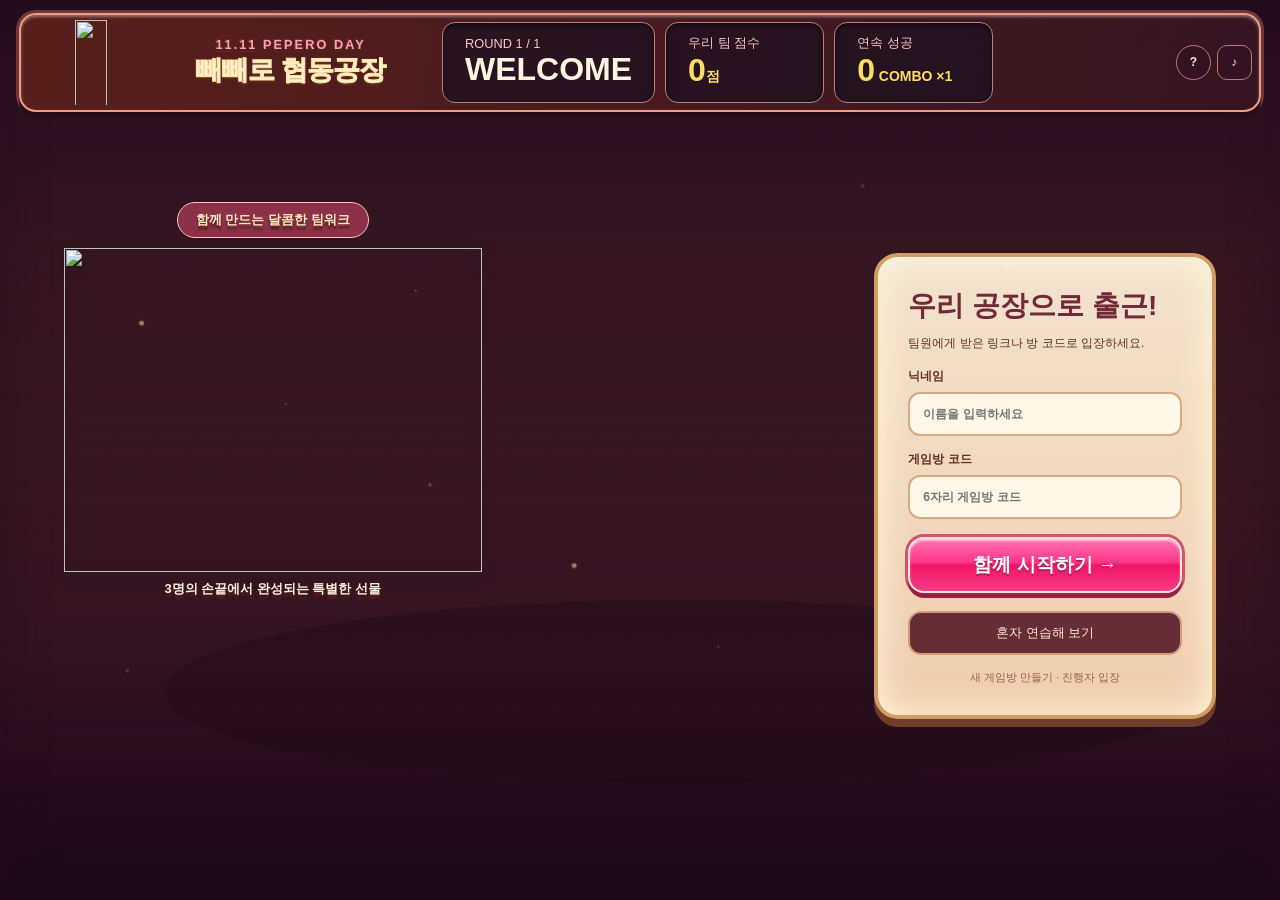
==== commit 3bdfb8f9: "Align special event guidance with the 240-second release" ====
--- a/admin/index.html
+++ b/admin/index.html
@@ -1 +1 @@
-<!doctype html><html lang="ko"><head><meta charset="utf-8"><meta name="viewport" content="width=device-width,initial-scale=1"><title>빼빼로 협동공장</title><link rel="stylesheet" href="../style-6949ee083737.css"></head><body><div id="root"></div><script>window.PEPERO_API_URL="https://qsarowamxhwhxdhzqxeh.supabase.co/functions/v1/pepero-game"</script><script type="module" src="../app-6949ee083737.js"></script></body></html>+<!doctype html><html lang="ko"><head><meta charset="utf-8"><meta name="viewport" content="width=device-width,initial-scale=1"><title>빼빼로 협동공장</title><link rel="stylesheet" href="../style-7fd814dbd737.css"></head><body><div id="root"></div><script>window.PEPERO_API_URL="https://qsarowamxhwhxdhzqxeh.supabase.co/functions/v1/pepero-game"</script><script type="module" src="../app-7fd814dbd737.js"></script></body></html>
--- a/style-7fd814dbd737.css
+++ b/style-7fd814dbd737.css
@@ -0,0 +1,456 @@
+@import url('https://fonts.googleapis.com/css2?family=Gowun+Dodum&family=Noto+Sans+KR:wght@400;500;600;700;800;900&display=swap');
+
+.host-route .join-panel form,.host-route .join-panel .or,.host-route .join-panel .practice-button,.host-route .join-panel .admin-entry{display:none}.host-create-card{padding:25px 0 15px}.host-create-card p{line-height:2.6;color:#a88973;font-size:13px;margin-bottom:25px}.host-create-card a{display:block;text-align:center;font-size:11px;color:#bc8b77;margin:18px 0}.host-route .restore-link{margin-top:18px!important}
+:root{--pink:#ed628b;--brown:#55382e;--border:#f0e5dd}*{box-sizing:border-box}body{margin:0;color:var(--brown);background:#fcfaf6;font-family:'Noto Sans KR',sans-serif;font-size:13px}button,input,select{font:inherit}button{cursor:pointer;display:inline-flex;align-items:center;justify-content:center;gap:8px;border:0;background:none;color:inherit;transition:transform .15s,background .2s}button:hover{filter:brightness(.98);transform:translateY(-1px)}button:disabled{opacity:.45;cursor:not-allowed;transform:none}button:focus-visible,a:focus-visible{outline:3px solid #ed8bac;outline-offset:3px}input,select{border:1px solid #eadfd7;border-radius:9px;padding:11px 12px;background:#fffcfa;outline:none;width:100%;color:var(--brown)}input:focus,select:focus{border-color:var(--pink);box-shadow:0 0 0 3px #ed628b12}h1,h2,h3,p{margin:0}b,strong{font-weight:800}a{color:inherit;text-decoration:none}.sidebar{width:210px;position:fixed;inset:0 auto 0 0;padding:36px 23px 22px;background:#fffdf9;border-right:1px solid var(--border);display:flex;flex-direction:column;z-index:10}.brand{display:flex;align-items:center;gap:11px}.brand>b{font-family:'Gowun Dodum',sans-serif;font-size:23px;font-weight:900;letter-spacing:-1.3px;line-height:1.2}.brand>b>span{display:block;color:var(--pink);font-size:20px;letter-spacing:-.8px}.brand-mark{position:relative;width:45px;height:51px;background:#f9d6df;border-radius:12px;color:#dd5980;font-size:20px;display:grid;place-items:center;transform:rotate(-8deg);border:2px solid #fff;box-shadow:0 2px 0 #f1b6c8}.brand-mark span{position:absolute;color:#713c28;font-size:31px;top:19px}.side-divider{height:1px;background:var(--border);margin:30px 0 25px}.nav-label{font-size:9px;color:#b6a094;letter-spacing:1.3px;font-weight:700;padding-left:12px}nav{display:flex;flex-direction:column;gap:8px;margin-top:14px}nav button{padding:14px 13px;justify-content:flex-start;font-weight:600;color:#927e71;border-radius:10px;white-space:nowrap}nav button.active{background:#fce8ed;color:#d94e79;font-weight:800}nav button>svg:last-child:not(:first-child){margin-left:auto}.side-note{margin-top:auto;margin-bottom:50px;text-align:center;background:linear-gradient(#fff4ed,#ffefef);border:1px solid #f5e4dc;border-radius:14px;padding:22px 5px}.side-note>span{font-size:37px;display:block;transform:rotate(-14deg);margin-bottom:10px}.side-note>b{font-size:13px}.side-note p{font-size:11px;color:#a18c7b;line-height:1.9;margin:9px 0}.side-note>div{color:#e8a6b8;letter-spacing:8px}.side-bottom{font-size:10px;color:#978576;text-align:center}.side-bottom small{font-size:8px;display:block;margin-top:12px;letter-spacing:.5px;color:#c0ada0}.status-dot{width:6px;height:6px;background:#7eaf87;border-radius:50%;display:inline-block;flex-shrink:0;margin-right:4px}.status-dot.offline{background:#d3c6bf}.main-shell{margin-left:210px}.topbar{height:75px;display:flex;align-items:center;justify-content:space-between;padding:0 36px;border-bottom:1px solid var(--border);background:#fffdf9}.breadcrumb{display:flex;align-items:center;gap:12px;color:#ab9789;font-size:11px}.breadcrumb b{font-weight:600;color:#735449}.top-actions{display:flex;align-items:center;gap:16px}.date-pill{font-size:10px;font-weight:700;color:#ca7d89;background:#fff0f1;border-radius:20px;padding:6px 11px;display:flex;align-items:center;gap:7px}.icon-button{color:#9b8578;padding:4px}.profile{width:32px;height:32px;background:#f9e5dc;color:#ba7d6c;border-radius:50%;display:grid;place-items:center;font-size:20px}main{padding:30px 36px 15px;max-width:1700px;margin:auto}.page-heading{display:flex;justify-content:space-between;align-items:center;margin-bottom:25px;gap:15px}.eyebrow{font-size:9px;letter-spacing:1.8px;color:#c5907d;font-weight:700}h1{font-size:26px;letter-spacing:-1.3px;margin:7px 0 9px;font-weight:800}h1>span{color:#ed7493;font-size:22px;margin-left:5px}.page-heading p{color:#a18d7f;font-size:11px}.panel{border:1px solid var(--border);border-radius:15px;background:#fffefb;box-shadow:0 3px 8px #6f433003;overflow:hidden}.panel-title{display:flex;align-items:center;justify-content:space-between;font-size:14px;font-weight:800;gap:8px}.panel-title>span:first-child{display:flex;align-items:center;gap:8px}.panel-title svg{color:#d89088}.soft-tag{font-size:9px;color:#bb9480;font-weight:600;background:#fbf3e9;border-radius:20px;padding:5px 9px;white-space:nowrap}.landing-grid{display:grid;grid-template-columns:minmax(0,1.65fr) minmax(310px,1fr);gap:23px;margin-bottom:24px}.hero{height:292px;border-radius:16px;background:#fce0df;position:relative;overflow:hidden;border:1px solid #f4d5cc}.hero-copy{position:relative;padding:29px;z-index:2;width:54%;background:linear-gradient(90deg,#ffe8df 70%,transparent)}.season-tag{font-size:9px;padding:5px 9px;border:1px solid #e8b8aa;background:#ffefdf;border-radius:15px;color:#b3785d;font-weight:700;white-space:nowrap}.hero h2{font-family:'Gowun Dodum',sans-serif;font-size:47px;line-height:1.08;letter-spacing:-2.5px;margin:18px 0 10px;color:#673d2b;font-weight:900;text-shadow:2px 2px 0 #fff4d8;position:relative}.hero h2 strong{font-size:50px}.hero h2 i{position:absolute;font-size:26px;top:5px;left:157px;color:#e98a96;transform:rotate(15deg);text-shadow:none}.hero-copy p{font-size:12px;color:#8b5a47;font-weight:600}.hero-tags{display:flex;gap:6px;margin-top:12px;white-space:nowrap}.hero-tags>span{font-size:9px;padding:4px 7px;border-radius:5px;background:#fff8e8bb;color:#a17762}.hero-art{position:absolute;right:-2px;top:0;width:58%;height:100%;background-image:url('./reference.webp');background-size:auto 1070px;background-position:59% 0;background-repeat:no-repeat;mask-image:linear-gradient(90deg,transparent,black 17%);filter:saturate(.85)}.hero-ribbon{position:absolute;z-index:3;bottom:0;width:100%;background:#7e4939ec;color:#fff5e2;text-align:center;font-size:11px;font-weight:600;padding:9px}.hero-spark{position:absolute;z-index:3;color:#fff4b6;font-size:25px}.s1{right:23px;top:24px}.s2{right:32%;bottom:50px;font-size:35px}.stats-strip{display:flex;border:1px solid var(--border);border-radius:12px;background:#fffefb;margin-top:13px;padding:16px 7px;justify-content:space-around}.stats-strip>div{display:flex;align-items:center;gap:11px;padding:0 10px;border-right:1px solid var(--border);flex:1;justify-content:center}.stats-strip>div:last-child{border:0}.stats-strip svg{color:#d1a178;stroke-width:1.7;width:23px}.stats-strip>div:nth-child(2) svg{color:#e58f9f}.stats-strip span{font-size:9px;color:#ac9483}.stats-strip b{display:block;font-size:13px;margin-top:3px;color:#765444}.stats-strip small{font-size:9px;color:#b09a88;font-weight:400}.join-panel{padding:24px 26px 15px}.tiny-label{font-size:8px;letter-spacing:1.2px;color:#b1a088;font-weight:700}.join-panel h2{font-size:18px;letter-spacing:-.6px;margin-top:11px}.join-panel>p{font-size:10px;color:#ae9787;margin-top:6px}.join-panel form{margin-top:18px}.join-panel label{display:block;font-size:10px;font-weight:700;margin-bottom:12px}.join-panel label span{color:var(--pink)}.join-panel input{display:block;margin-top:6px;padding:11px 12px;font-size:11px;height:39px}.join-panel input::placeholder{color:#c5b4a7}.code-input{letter-spacing:.7px}.primary{background:linear-gradient(#f0799b,#eb5b88);border:1px solid #e95784;box-shadow:0 3px 0 #cc416b15;color:white;border-radius:9px;min-height:41px;padding:10px 17px;font-size:12px;font-weight:700}.primary:hover{background:#e75080}.wide{width:100%;justify-content:center}.primary.wide svg{margin-left:8px}.or{display:flex;gap:10px;align-items:center;color:#c0ac9c;font-size:9px;margin:13px 0 9px;justify-content:center}.or>span{flex:1;height:1px;background:var(--border)}.practice-button{width:100%;padding:9px;border:1px solid #f0d8cc;background:#fff7ec;border-radius:8px;font-size:11px;color:#ad7a58;font-weight:600}.practice-button>svg:last-child{margin-left:auto}.practice-button>svg:first-child{margin-right:auto}.admin-entry{font-size:9px;color:#b7a292;margin:11px auto 0;display:flex;gap:5px}.restore-link{font-size:8px!important;color:#b7a292;text-align:center;margin:5px 0 0!important;cursor:pointer}.restore-link input{display:none!important}.content-grid{display:grid;grid-template-columns:minmax(0,1fr) 310px;gap:23px;align-items:start}.guide{padding:22px}.guide>p{font-size:10px;color:#ac9685;margin-top:8px}.guide-steps{display:grid;grid-template-columns:repeat(3,1fr);gap:13px;margin-top:20px}.guide-step{position:relative;border:1px solid #f2e6d6;background:#fffaf0;border-radius:10px;padding:12px 12px 15px}.step-1{background:#fff4f1;border-color:#f3dfd7}.step-2{background:#fff2f5;border-color:#f4dce2}.step-number{position:absolute;top:10px;left:12px;color:#c28d5e;font-size:11px;font-weight:900;letter-spacing:1px}.step-1 .step-number{color:#ba8b73}.step-2 .step-number{color:#d78c9c}.step-illustration{height:92px;display:flex;align-items:center;justify-content:center;gap:8px;padding-top:8px}.step-illustration .stick-wrap{height:65px;width:23px;transform:rotate(-17deg)}.step-illustration .stick-wrap:nth-child(2){transform:rotate(17deg)}.step-illustration .gift-box{transform:rotate(-8deg);width:44px;height:65px}.choco-pot{font-size:40px;transform:rotate(-8deg)}.guide-step h3{font-size:13px;display:flex;align-items:center;gap:7px;white-space:nowrap;margin-bottom:7px}.guide-step h3 span{font-size:7px;letter-spacing:.6px;color:#c0a58d}.guide-step p{font-size:9px;line-height:1.9;color:#a58a77}.step-arrow{position:absolute;right:-17px;top:65px;border:1px solid #f3e3d9;background:#fffcf8;border-radius:50%;padding:4px;color:#d0a88d;z-index:2}.guide-details{padding-top:24px}.guide-details h3{margin:18px 0 8px;font-size:16px}.guide-details p{line-height:2;color:#927c70;max-width:800px}.event-banner{margin-top:20px;display:flex;align-items:center;padding:18px 24px;border-radius:13px;background:linear-gradient(105deg,#fff5db,#fff0d3 65%,#ffe7b6);border:1px solid #f3e3bf;position:relative;overflow:hidden;height:114px}.event-icon{font-size:33px;margin-right:18px}.event-banner span{font-size:9px;color:#bb9155}.event-banner h3{font-size:17px;color:#997039;margin:4px 0 7px;letter-spacing:-.5px}.event-banner p{font-size:9px;color:#b49669}.gold-sticks{display:flex;gap:10px;margin-left:auto;transform:rotate(24deg);margin-right:12px}.gold-sticks .stick-wrap{height:94px;width:22px}.ranking{padding:21px 20px 0}.live{display:inline-flex;align-items:center;gap:5px;color:#c28173;font-size:8px;letter-spacing:1px;font-weight:700}.live i{width:5px;height:5px;border-radius:50%;background:#ee7a92}.ranking .muted{color:#bba18c;font-size:9px;margin-top:11px;display:flex;justify-content:space-between}.rank-row{display:flex;align-items:center;gap:11px;padding:16px 0 12px;border-bottom:1px dashed #eee2d7;transition:all .4s}.rank-row:last-of-type{border:0}.medal{font-size:21px;width:24px;text-align:center;line-height:1;flex-shrink:0}.medal-3,.medal-4,.medal-5{font-size:14px;font-weight:700;color:#c2ad98}.rank-name{flex:1;min-width:0}.rank-name b{font-size:11px;display:flex;align-items:center;gap:5px;white-space:nowrap}.rank-name em{font-size:7px;font-style:normal;color:#dc6a8d;background:#fff0f4;padding:2px 4px;border-radius:4px}.rank-name small{font-size:8px;color:#b49d8a;display:block;margin:4px 0}.rank-name small>span{margin-left:7px}.rank-track{height:4px;background:#f4ede3;border-radius:8px;overflow:hidden;margin-top:6px}.rank-track i{display:block;background:#efcc81;height:100%;border-radius:8px;transition:width .5s}.rank-row:nth-of-type(4) .rank-track i{background:#e4ae9a}.rank-row:nth-of-type(n+5) .rank-track i{background:#d2c2b2}.rank-row>strong{font-size:15px;white-space:nowrap}.rank-row>strong>small{font-size:9px;font-weight:400;color:#ae9583;margin-left:3px}.ranking-foot{font-size:8px;color:#b09a88;background:#faf6ee;margin:15px -20px 0;padding:11px 8px;display:flex;align-items:center;justify-content:center;gap:7px}.my-team{background:#fff4f6;margin:0 -10px;padding-left:10px;padding-right:10px;border-radius:8px}.page-footer{display:flex;align-items:center;gap:5px;color:#bfaa98;font-size:9px;margin:26px 0 2px}.page-footer svg{color:#dca4a5}.page-footer>span{margin-left:auto;font-size:8px;letter-spacing:1px;color:#c8b7a6}
+.biscuit{height:100%;width:18px;margin:auto;border:1px solid #bd854c;background:linear-gradient(90deg,#dfa96b,#f4cd92 45%,#e8b777);border-radius:7px;position:relative;box-shadow:inset 2px 0 0 #ffe2ad,1px 2px 0 #9e6b3820}.biscuit.shape-1{width:26px}.biscuit.shape-2:before{content:'♥';position:absolute;top:-15px;left:-10px;font-size:38px;color:#e8b571;line-height:1;text-shadow:0 -1px #c89559}.biscuit.shape-3:before{content:'★';position:absolute;top:-14px;left:-10px;font-size:39px;color:#e8b571;line-height:1;text-shadow:0 -1px #c89559}.chocolate{position:absolute;top:0;left:-1px;right:-1px;border-radius:6px 6px 5px 5px;box-shadow:inset 2px 1px 1px #ffffff55;overflow:hidden}.chocolate span{position:absolute;font-size:9px;color:#ffbdc4;line-height:1}.chocolate span:nth-child(even){color:#fff4d9}.stick-wrap{height:95px;width:35px;position:relative;padding-top:8px;flex-shrink:0}.stick-wrap.small{height:41px;width:19px;transform:rotate(30deg);padding:0}.small .biscuit{width:9px;border-radius:4px}.small .biscuit:before{font-size:18px;left:-4px;top:-7px}.small .chocolate span{font-size:4px}.golden .biscuit{box-shadow:0 0 15px #ffd45c;background:linear-gradient(90deg,#db9b28,#ffe17c,#dba535)}.gold-stars{position:absolute;right:-9px;top:15px;color:#e6ad31;font-size:22px;animation:twinkle 1.4s infinite}.gift-box{width:47px;height:73px;border:1px solid #df82a3;background:linear-gradient(110deg,#ffd3e1,#ed88ab);border-radius:3px;box-shadow:5px 1px 0 #e98db0,6px 2px 0 #c1748c;position:relative;display:flex;flex-direction:column;align-items:center;justify-content:center;color:#ed6293;font-size:24px;flex-shrink:0;transform:rotate(-4deg)}.gift-box:before{content:'';height:100%;width:8px;background:#ffffff55;position:absolute;left:8px}.gift-box:after{content:'♡';position:absolute;top:4px;right:5px;font-size:13px;color:#fff3f0}.gift-box span{font-size:6px;letter-spacing:1px;color:#fff6ec;z-index:1}.box-1{background:linear-gradient(110deg,#ec8a94,#c73f58);border-color:#b84058;box-shadow:5px 1px 0 #ad354b,6px 2px 0 #8b293d;color:#ffe4d7}.box-2{background:linear-gradient(110deg,#ac7861,#5d342c);border-color:#6c4031;box-shadow:5px 1px 0 #4e3028,6px 2px 0 #3d241f;color:#f9b8bc}.box-3{background:linear-gradient(110deg,#fff2e3,#fff8ea);border-color:#e4bba4;box-shadow:5px 1px 0 #ebd5c6,6px 2px 0 #cfb49f;color:#ee99aa}.outline-button{border:1px solid #e9dace;border-radius:8px;background:#fffcf7;padding:9px 12px;font-size:11px;white-space:nowrap}.error-bar{display:flex;gap:10px;align-items:center;padding:12px 16px;background:#fff0ee;color:#c76353;border:1px solid #f0bdb3;border-radius:10px;margin-bottom:16px}.error-bar button{margin-left:auto}.toast{position:fixed;left:50%;bottom:35px;transform:translateX(-50%);z-index:90;background:#714534;color:#fff7e4;border:1px solid #8e6351;border-radius:15px;padding:17px 26px;box-shadow:0 10px 40px #613c3a30;font-size:14px;font-weight:700;display:flex;gap:12px;align-items:center;animation:pop .3s}.modal-backdrop{position:fixed;inset:0;background:#50362e55;backdrop-filter:blur(5px);z-index:80;display:grid;place-items:center;padding:20px}.mini-modal{position:relative;text-align:center;padding:35px;max-width:470px;width:100%;box-shadow:0 20px 70px #4a231b30}.mini-modal h2{font-size:23px;letter-spacing:-1px;margin:10px 0}.mini-modal p{color:#a48b7c;font-size:12px;line-height:1.9;margin:15px 0 22px}.mini-modal>.primary{margin-top:15px}.mini-modal small{display:block;color:#b3a090;margin-top:15px;font-size:10px}.modal-emoji{font-size:45px}.close{position:absolute;top:16px;right:16px;color:#baa595}.admin-key-note{padding:16px;background:#fff5e7;border-radius:8px;color:#aa8863;font-size:11px;line-height:1.9}.admin-key-note svg{display:inline;margin-right:5px}.loading{padding:40px;display:flex;justify-content:center;gap:15px;align-items:center}.loading button{text-decoration:underline}.spin{animation:spin 2s linear infinite}.game-status{display:flex;align-items:center;justify-content:space-between;background:#fff4eb;border:1px solid #efdaca;border-radius:12px;padding:15px 20px;margin-bottom:20px;gap:15px}.game-status>div:first-child{display:flex;align-items:center;gap:16px}.game-status b{font-size:14px}.status-metrics{display:flex;align-items:center;gap:25px}.status-metrics>span{display:flex;align-items:center;gap:7px;font-size:11px;color:#9d7d64}.status-metrics strong{font-size:22px;color:#724c34;font-variant-numeric:tabular-nums}.status-metrics .score strong{color:var(--pink);margin-left:5px}.last-chance{border:2px solid #e7b34b;background:#fff2ce;box-shadow:0 0 14px #f6c65140}.lobby-avatars{display:flex;justify-content:space-around;text-align:center;padding:30px 15px 35px;gap:15px}.lobby-avatars>div{flex:1}.lobby-avatars h3{font-size:15px;margin:12px 0 7px}.lobby-avatars small{color:#b8a08d;font-size:10px}.lobby-avatars em{display:block;font-size:10px;font-style:normal;color:#de6a8d;margin-top:8px}.lobby>.panel:first-child{padding:23px}.lobby .guide{border:0;box-shadow:none;padding:10px 0 0}.role-tag{font-size:10px;padding:5px 10px;border-radius:5px;background:#fff0d9;color:#bc8c53;display:inline-block}.role-tag.role-1{background:#fce5e1;color:#bf8673}.role-tag.role-2{background:#fce8ef;color:#d98ca2}.waiting-message{display:flex;align-items:center;justify-content:center;gap:8px;font-size:11px;color:#bb9273;padding:15px;border:1px dashed #e9d6c6;border-radius:10px;margin-bottom:15px}.avatar{height:100px;width:85px;position:relative;margin:0 auto 10px}.face{font-size:55px;position:absolute;top:18px;left:8px;line-height:1;z-index:2}.chef-hat{position:absolute;top:-3px;left:16px;font-size:57px;color:#fff7ed;line-height:1;text-shadow:0 -1px #d0a492,1px 0 #cfa394,-1px 0 #cfa394;z-index:3;transform:rotate(-8deg)}.chef-hat:after{content:'♥';position:absolute;color:#f294a8;font-size:16px;left:17px;top:14px}.apron{position:absolute;bottom:0;left:15px;width:55px;height:33px;border:1px solid #d2917d;background:#ffe3b9;border-radius:18px 18px 6px 6px;text-align:center;font-size:21px;color:#e17c8a;z-index:3}.role-1 .apron{background:#ffcad7}.role-2 .apron{background:#fff0e6}.working{animation:bob .65s infinite alternate}.play-grid{grid-template-columns:minmax(0,1fr) 290px;gap:19px}.conveyor-panel{padding:20px 20px 0}.stations{display:flex;justify-content:space-between;align-items:start;gap:12px;margin-top:23px;padding:0 4px 12px}.station{position:relative;flex:1;min-width:0;text-align:center}.station-label{display:flex;align-items:center;justify-content:center;gap:4px;background:#fff1de;font-size:10px;font-weight:700;padding:7px 5px;border-radius:6px;color:#a77b53;position:relative}.station:nth-child(2) .station-label{background:#fce8e0;color:#bb7e64}.station:nth-child(3) .station-label{background:#fce8ef;color:#c87791}.station-label>small{font-size:6px;color:#e96b8c;position:absolute;top:-5px;right:4px;background:#fff3f7;padding:1px 3px;border-radius:3px}.station .avatar{transform:scale(.85);height:86px;margin-top:6px;margin-bottom:2px}.station b{font-size:11px;display:block}.station>small{font-size:8px;display:block;color:#b69b83;margin:5px 0}.queue-badge{border:1px solid #ebdfd2;background:#faf5ed;border-radius:5px;padding:3px 8px;font-size:8px;color:#b19173;display:inline-block}.station-arrow{position:absolute;right:-13px;top:96px;font-size:26px;color:#e4c3a7}.finish-station{width:60px;align-self:center;text-align:center;padding-top:40px}.finish-station>div{font-size:36px}.finish-station b{display:block;font-size:11px}.finish-station>span{font-size:9px;color:#b9a08c}.belt{height:59px;margin:0 -20px;background:#e5ccad;position:relative;border-top:4px solid #c5a788;border-bottom:5px solid #bfa183;overflow:hidden}.belt-track{position:absolute;inset:0;background:repeating-linear-gradient(90deg,#f0ddc4 0 38px,#ceb79c 39px 42px);animation:belt 2s linear infinite}.rush .belt-track{animation-duration:.7s}.belt-product{position:absolute;top:4px;display:flex;align-items:end;gap:2px;transition:left .7s}.belt-product span{font-size:7px;color:#8b6b51}.workstation{margin-top:19px}.workstation>.panel-title{background:#fff7ef;padding:17px 20px;border-bottom:1px solid var(--border)}.nickname{font-size:10px;font-weight:500;color:#af8e74;display:flex;align-items:center;gap:6px}.work-content{display:grid;grid-template-columns:158px minmax(0,1fr);gap:21px;padding:20px}.order-card{background:#fff9ed;border:1px solid #efdfc7;border-radius:9px;overflow:hidden}.order-kicker{display:flex;align-items:center;justify-content:center;gap:7px;background:#f8e9cd;border-bottom:1px solid #eddbc0;font-size:11px;padding:10px;font-weight:800;color:#9b754d}.order-product{display:flex;gap:16px;height:125px;align-items:center;justify-content:center}.order-product>.stick-wrap{height:92px;width:25px;transform:rotate(-22deg)}.order-product .gift-box{width:36px;height:59px;transform:rotate(7deg);font-size:21px}.order-product .gift-box span{font-size:4px}.order-card dl{padding:0 12px;margin:0}.order-card dl>div{display:flex;justify-content:space-between;font-size:9px;border-bottom:1px dashed #eddfca;padding:7px 0;gap:8px}.order-card dt{color:#b49a7d}.order-card dd{font-weight:700;margin:0}.order-footer{padding:9px 5px;text-align:center;font-size:8px;color:#be9b73;margin-top:6px;background:#fcf1da}.gold-order{border-color:#dfb75b;box-shadow:0 0 12px #edd68a35}.gold-label{font-size:9px;color:#b78c24;background:#fff0bc;padding:5px;border-radius:5px;display:block;text-align:center}.work-controls h3{font-size:11px;font-weight:700;display:flex;gap:8px;align-items:center;margin:2px 0 14px;letter-spacing:-.3px}.work-controls h3 span{color:#df8b91;background:#fff0f2;padding:2px 5px;border-radius:4px;font-size:9px}.shape-options,.box-options{display:grid;grid-template-columns:repeat(4,1fr);gap:8px}.shape-options button,.box-options button{position:relative;display:flex;flex-direction:column;gap:7px;border:1px solid #eee1d1;border-radius:8px;background:#fffbf2;padding:14px 6px 10px;font-size:9px;color:#ac8969}.shape-options .stick-wrap{height:80px;width:28px;margin-bottom:5px}.shape-options button>svg{position:absolute;right:4px;top:5px;color:#de7d96}.shape-options button.selected,.box-options button.selected,.coat-options button.selected,.topping-options button.selected{border:1.5px solid #ee87a3;background:#fff2f5;color:#ce6182}.shape-options b{font-size:9px}.work-tip{display:flex;align-items:center;gap:6px;font-size:9px;background:#fcf6ed;color:#b89d82;padding:11px 9px;border-radius:6px;line-height:1.6;margin:15px 0}.work-tip>span{font-size:15px;color:#dba1a4}.work-controls>.primary{font-size:11px;min-height:39px}.timing{height:40px;background:#f2e4d4;position:relative;border:1px solid #e0c8ae;border-radius:8px;margin:20px 0 39px;overflow:visible}.timing>span{position:absolute;top:0;bottom:0;background:repeating-linear-gradient(45deg,#9dc299 0 7px,#b5d1ad 7px 14px);border-left:2px solid #81a67d;border-right:2px solid #81a67d}.timing i{position:absolute;top:-7px;width:5px;height:51px;background:#d75f82;border:2px solid #fff8ef;border-radius:4px;box-shadow:0 1px 3px #81413950;transform:translateX(-50%)}.timing b{position:absolute;font-size:9px;bottom:-24px;left:0;right:0;color:#ad8c73;font-weight:400;text-align:center}.empty-order{text-align:center;padding:25px 5px;color:#b3a18b;font-size:10px;min-height:252px}.empty-order svg{margin:20px auto;width:30px;height:30px;color:#d3c0a5}.empty-order p{margin-bottom:10px}.empty-order small{font-size:8px}.team-footer{display:flex;align-items:center;justify-content:space-between;gap:10px;margin-top:14px;padding:13px 15px;background:#fffdf9;border:1px solid var(--border);border-radius:10px}.team-footer>div{font-size:9px;color:#b59d87}.team-footer b{display:block;margin:5px 0 0 10px;font-size:9px;color:#ac917b;font-weight:500}.sos-button{font-size:10px;background:#fff0ed;border:1px solid #f0ccc2;border-radius:7px;color:#d47965;padding:9px 10px;font-weight:700;white-space:nowrap}.sos-button span{font-size:8px;padding-left:4px;font-weight:500;color:#c99380}.game-right>.panel{margin-bottom:17px}.game-right .rank-row{padding-top:12px;padding-bottom:10px}.combo-card{padding:20px;text-align:center;background:linear-gradient(130deg,#fff9ec,#fff0de)}.combo-card>span{font-size:10px;color:#b3936b}.combo-card>div:nth-child(2){font-size:11px;color:#c89957;margin:7px 0}.combo-card b{font-size:33px;color:#d89541;margin-right:3px}.combo-card p{font-size:8px;color:#b49a7e}.combo-dots{display:flex;justify-content:center;gap:5px;margin-top:12px}.combo-dots i{width:12px;height:7px;border-radius:2px;background:#efdfc7}.combo-dots .filled{background:#ecb956}.activity-card{padding:17px}.activity-card .panel-title{font-size:11px}.activity-card p{font-size:9px;color:#a98d73;line-height:1.8;padding:8px 0;display:flex;align-items:center;gap:6px;border-bottom:1px dashed #eee1d1}.activity-card p:last-child{border:0}.activity-card p>svg{color:#db91a2;flex-shrink:0}.coat-options,.topping-options{display:grid;grid-template-columns:repeat(4,1fr);gap:7px}.coat-options button,.topping-options button{display:flex;flex-direction:column;padding:8px 3px;border:1px solid #eddfd2;border-radius:8px;font-size:8px;gap:6px}.coat-options i{width:28px;height:28px;border:2px solid #ffffff88;border-radius:50%;box-shadow:0 0 0 1px #d5b9a3}.topping-options{margin-top:8px}.topping-options span{font-size:20px}.box-options button{font-size:8px;padding:16px 0 10px}.box-options .gift-box{width:28px;height:48px;margin-bottom:8px;font-size:17px}.box-options .gift-box span{font-size:3px}.drag-board{height:132px;position:relative;border:1px dashed #e4cdbb;background:#fff9f0;border-radius:9px;margin:12px 0 15px;touch-action:none;cursor:grab;display:flex;align-items:center;justify-content:space-between;padding:12px 20px 25px;user-select:none}.drag-start{width:35px;display:flex;justify-content:center;z-index:1;pointer-events:none}.drag-board .stick-wrap{height:70px;transform:rotate(90deg);margin-left:16px;pointer-events:none}.coat-track{position:absolute;top:42%;left:8%;right:8%;height:20px;border-radius:10px;border:2px solid #d9b191;pointer-events:none}.drag-board svg{position:absolute;inset:0;width:100%;height:100%;pointer-events:none;z-index:2}.drag-board small{position:absolute;bottom:8px;left:0;right:0;text-align:center;font-size:8px;color:#ba9980;pointer-events:none}.drag-board .gift-box{width:38px;height:65px;pointer-events:none;transform:none}.drag-arrow{font-size:34px;color:#ebc9ac}.support-popup{position:fixed;bottom:22px;right:28px;z-index:50;display:flex;align-items:center;gap:14px;background:#fff5ee;border:1px solid #efae97;box-shadow:0 10px 30px #a66e4725;border-radius:12px;padding:20px}.support-popup>svg{color:#d77d62}.support-popup b{font-size:12px}.support-popup p{font-size:10px;color:#ba967c;margin-top:6px}.support-popup .primary{font-size:11px}.jam-popup{bottom:110px}.pause-banner{position:fixed;top:76px;left:210px;right:0;text-align:center;display:flex;align-items:center;justify-content:center;gap:8px;padding:12px;background:#f9e9c2;color:#9d7939;z-index:40;font-size:13px;font-weight:700}.countdown-overlay{position:fixed;inset:0;background:#58372deb;z-index:70;color:#fff3db;display:flex;flex-direction:column;align-items:center;justify-content:center;backdrop-filter:blur(8px)}.countdown-overlay>span{font-size:20px}.countdown-overlay>b{font-size:160px;font-weight:900;line-height:1.4;color:#ffc0d1;text-shadow:0 9px 0 #e4658c}.countdown-overlay h2{font-size:19px;letter-spacing:5px}.practice-roles{display:flex;align-items:center;gap:8px;background:#f8f1e7;padding:10px 14px;border-radius:9px;margin-bottom:18px}.practice-roles>span{font-size:10px;margin-right:auto;color:#a28a73}.practice-roles button{font-size:10px;padding:7px 12px;background:#fffbf5;border:1px solid #e4d8c8;border-radius:6px}.practice-roles button.selected{background:#fbe1e9;border-color:#eda7bc;color:#cf6384}.round-end{text-align:center;padding:45px 20px;margin-top:20px}.round-end>span{font-size:45px}.round-end h2{font-size:20px;margin:20px 0 10px}.round-end p{font-size:12px;color:#aa8f77;margin-bottom:20px}.round-end>b{font-size:21px;color:#dc6b8b}.large-rank{max-width:950px;margin:auto}.board-top{display:flex;justify-content:space-between;align-items:center;margin-bottom:18px}.board-top h2{font-size:19px}.board-top h2 span{font-size:10px;margin-left:15px;color:#b69c86}.large-rank .rank-row{padding:20px 10px}.large-rank .rank-name b{font-size:19px}.large-rank .rank-name small{font-size:11px}.large-rank .rank-row>strong{font-size:30px}.large-rank .rank-track{height:8px}.board-mode .sidebar,.board-mode .topbar{display:none}.board-mode .main-shell{margin:0}.board-mode .large-rank{max-width:1250px}.board-mode .rank-row{padding:24px 15px}.board-mode .rank-name b{font-size:25px}.admin-grid{display:grid;grid-template-columns:1fr 265px;gap:20px;margin-bottom:20px}.admin-control,.admin-tools{padding:22px}.admin-buttons{display:flex;gap:10px;flex-wrap:wrap;margin:20px 0}.settings-row{display:flex;gap:12px;align-items:end;flex-wrap:wrap;border-top:1px solid var(--border);padding-top:20px}.settings-row label{font-size:10px;flex:1;min-width:95px;color:#ab9078}.settings-row input{display:block;margin-top:7px;padding:8px}.settings-row .check-label{display:flex;align-items:center;gap:5px;flex:0;white-space:nowrap;margin-bottom:10px}.check-label input{width:auto;margin:0;accent-color:var(--pink)}.manual-events{display:flex;gap:10px;align-items:center;border-top:1px solid var(--border);margin-top:20px;padding-top:17px;flex-wrap:wrap}.manual-events>span{font-size:10px;color:#b29980}.manual-events button{font-size:10px}.admin-tools h3{font-size:14px;margin-bottom:12px}.admin-tools p{font-size:10px;color:#ae947c;margin-bottom:17px}.admin-tools>button{display:flex;width:100%;font-size:10px;margin-bottom:10px}.danger-button{border:1px solid #eecac4;border-radius:8px;color:#c47565;padding:9px}.team-grid{display:grid;grid-template-columns:repeat(3,1fr);gap:18px}.admin-team{padding:18px}.team-card-head{display:flex;justify-content:space-between;margin-bottom:12px}.team-card-head span{font-size:9px;letter-spacing:1px;color:#be9d83}.team-card-head b{font-size:13px;color:var(--pink)}.admin-team>input{font-size:15px;font-weight:800;background:transparent;padding:7px 0;border:0;border-bottom:1px solid var(--border);border-radius:0}.team-slots>div{display:flex;align-items:center;gap:8px;margin:15px 0}.slot-icon{width:28px;height:28px;background:#fff0d6;display:grid;place-items:center;border-radius:8px;color:#b99365;font-size:11px;font-weight:700}.slot-icon.role-1{background:#fae5df;color:#c28b77}.slot-icon.role-2{background:#fce5ed;color:#cf849c}.team-slots>div>div{flex:1}.team-slots small{display:block;color:#b79c84;font-size:8px}.team-slots b{font-size:11px;display:block;margin-top:3px}.team-slots select{width:76px;padding:5px 2px;font-size:8px}.team-production{display:flex;justify-content:space-between;border-top:1px dashed #eddfd0;padding-top:12px}.team-production span{font-size:9px;color:#b49a80}.team-production b{color:#95724e;margin-left:2px}.admin-team>p,.admin-team details{font-size:9px;color:#b3967b;margin-top:10px}.admin-team details p{font-size:9px;padding:5px;border-bottom:1px solid #eee1d2}.admin-team summary{cursor:pointer}.ceremony{text-align:center;padding:40px;position:relative;background:radial-gradient(ellipse at top,#fff1db,transparent 70%),#fffdfa}.confetti{font-size:30px;letter-spacing:25px;color:#ed9caa;animation:twinkle 3s infinite;margin-bottom:20px}.ceremony h2{font-size:32px;letter-spacing:-1px;margin:15px 0 10px}.ceremony>p{font-size:12px;color:#b49b82}.podium{display:flex;align-items:end;justify-content:center;gap:20px;margin:45px 0 25px}.podium-card{width:230px;padding:25px 16px;border:1px solid #e6d6c3;background:#faf4e9;border-radius:15px;animation:reveal 1s both}.podium-card>span{font-size:55px;display:block}.podium-card>small{font-size:10px;color:#b49673;display:block;margin:12px 0}.podium-card h3{font-size:20px;letter-spacing:-.7px;margin-bottom:10px}.podium-card>b{font-size:32px;color:#b28b56;display:block}.podium-card>b small{font-size:11px}.podium-card>div{font-size:9px;color:#b69b7d;margin-top:10px}.place-0{padding-top:45px;padding-bottom:35px;background:linear-gradient(#fff1c8,#ffebbd);border-color:#e3bc60;box-shadow:0 0 40px #f9df9b35}.place-0>b{color:#c7952c}.special-awards{display:flex;justify-content:center;gap:15px;margin:30px 0}.special-awards>div{display:flex;flex-direction:column;align-items:center;gap:8px;background:#fff5ee;border:1px solid #eedccb;padding:17px 23px;border-radius:10px}.special-awards svg{color:#d9a167}.special-awards small{font-size:9px;color:#b69a7d}.special-awards b{font-size:12px}.all-results{max-width:650px;margin:30px auto 0;text-align:left}@keyframes belt{to{transform:translateX(42px)}}@keyframes bob{to{translate:0 -4px}}@keyframes twinkle{50%{opacity:.5;filter:brightness(1.2)}}@keyframes spin{to{rotate:360deg}}@keyframes pop{from{opacity:0;bottom:20px}}@keyframes reveal{from{opacity:0;transform:translateY(30px)}to{opacity:1;transform:translateY(0)}}
+@media(min-width:1500px){.sidebar{width:240px;padding-left:30px;padding-right:30px}.main-shell{margin-left:240px}main{padding:36px 45px}.topbar{padding:0 45px}.hero{height:330px}.hero-copy{padding:34px}.hero h2{font-size:56px}.hero h2 strong{font-size:60px}.hero-art{background-size:auto 1220px}.join-panel{padding:28px 32px}.join-panel form{margin-top:24px}.join-panel input{height:45px}.landing-grid{grid-template-columns:1.9fr 1fr}.content-grid{grid-template-columns:minmax(0,1fr) 350px}.guide-steps{gap:20px}.step-illustration{height:113px}.guide-step{padding:17px}.guide-step p{font-size:11px}.guide-step h3{font-size:15px}.ranking .rank-row{padding:20px 0 14px}.rank-name b{font-size:13px}.rank-name small{font-size:9px}.rank-row>strong{font-size:18px}.play-grid{grid-template-columns:minmax(0,1fr) 320px}.work-content{grid-template-columns:190px minmax(0,1fr);padding:25px;gap:25px}.shape-options .stick-wrap{height:105px}.order-product{height:150px}.work-controls h3{font-size:13px}.shape-options b{font-size:11px}.station .avatar{transform:scale(1);height:100px}.station-label{font-size:12px}.station b{font-size:13px}.station>small{font-size:10px}.pause-banner{left:240px}}
+@media(max-width:1200px){.sidebar{width:175px;padding:28px 15px}.main-shell{margin-left:175px}.brand>b{font-size:20px}.brand>b>span{font-size:18px}.topbar{padding:0 25px}main{padding:25px}.landing-grid{grid-template-columns:1.45fr 1fr;gap:18px}.hero-copy{padding-left:20px;width:59%}.hero h2{font-size:42px}.hero h2 strong{font-size:44px}.hero h2 i{left:140px}.hero-art{width:57%;background-position:58% 0}.hero-tags{gap:4px}.hero-tags>span{font-size:8px;padding:3px 5px}.join-panel{padding:23px 20px 15px}.join-panel h2{font-size:16px}.content-grid{grid-template-columns:minmax(0,1fr) 265px;gap:18px}.guide{padding:18px}.guide-step{padding-left:9px;padding-right:8px}.guide-step h3{font-size:11px;gap:4px}.guide-step h3 span{font-size:6px}.guide-step p{font-size:8px}.guide-steps{gap:11px}.ranking{padding:18px 16px 0}.rank-row{gap:8px}.ranking-foot{margin-left:-16px;margin-right:-16px}.play-grid{grid-template-columns:minmax(0,1fr) 250px;gap:15px}.work-content{grid-template-columns:135px minmax(0,1fr);gap:14px;padding:15px}.work-controls h3{font-size:10px}.shape-options,.box-options{gap:5px}.station-label{font-size:9px}.station-label>svg{width:12px}.finish-station{width:40px}.station .avatar{width:76px}.stations{gap:10px}.conveyor-panel{padding-left:15px;padding-right:15px}.panel-title{font-size:12px}.team-footer{padding:10px}.sos-button{font-size:9px}.admin-grid{grid-template-columns:1fr 220px}.admin-control,.admin-tools{padding:18px}.admin-buttons .outline-button,.admin-buttons .primary{font-size:10px;padding:9px}.team-grid{grid-template-columns:repeat(2,1fr)}.pause-banner{left:175px}}
+@media(max-width:1000px){.sidebar{width:78px;padding:26px 12px}.brand{justify-content:center}.brand>b,.side-note,.nav-label,.side-bottom{display:none}.brand-mark{width:41px}.side-divider{margin:24px 0}nav button{font-size:0;padding:15px;justify-content:center}nav button>svg:last-child:not(:first-child){display:none}nav button>svg{width:20px;flex-shrink:0}.main-shell{margin-left:78px}.page-heading h1{font-size:23px}.landing-grid{grid-template-columns:1.3fr 1fr}.hero-copy{padding-left:18px}.hero h2{font-size:37px}.hero h2 strong{font-size:41px}.hero h2 i{left:125px}.hero-copy p{font-size:10px}.season-tag{font-size:8px}.stats-strip>div{gap:6px;padding:0 6px}.stats-strip svg{width:18px}.stats-strip b{font-size:10px}.stats-strip small{font-size:7px}.pause-banner{left:78px}.play-grid{grid-template-columns:minmax(0,1fr) 230px}.station .avatar{scale:.85}.station-label{font-size:8px}.station-label svg{display:none}.station>small{font-size:7px}.work-content{grid-template-columns:115px minmax(0,1fr);gap:12px;padding:12px}.order-card dl{padding:0 8px}.order-card dl>div{font-size:8px}.order-product{gap:12px}.shape-options .stick-wrap{height:65px}.shape-options b{font-size:8px}.work-tip{font-size:8px}.team-footer>div{max-width:170px}.game-status{padding:13px}.status-metrics{gap:14px}.game-status b{font-size:11px}.admin-grid{grid-template-columns:1fr}.admin-tools{display:flex;align-items:center;gap:15px;flex-wrap:wrap}.admin-tools>button{width:auto;margin:0}.admin-tools h3,.admin-tools p{margin:0}}
+@media(max-width:800px){.landing-grid{grid-template-columns:1fr}.hero{height:300px}.hero-copy{padding:30px;width:55%}.hero h2{font-size:48px}.hero h2 strong{font-size:52px}.hero h2 i{left:170px}.hero-art{background-size:auto 1100px;background-position:59% 0}.join-panel{padding:25px}.join-panel form{display:flex;gap:12px;flex-wrap:wrap}.join-panel label{flex:1;min-width:150px;margin:0}.join-panel h2{font-size:20px}.content-grid{grid-template-columns:1fr}.game-right{display:grid;grid-template-columns:1fr 1fr;gap:15px}.game-right>.ranking{grid-row:span 2}.game-right>.panel{margin:0}.guide-step p{font-size:10px}.guide-step h3{font-size:14px}.guide-step h3 span{font-size:7px}.guide-step{padding:15px}.step-illustration{height:100px}.rank-name b{font-size:12px}.work-content{grid-template-columns:160px minmax(0,1fr);gap:20px;padding:20px}.shape-options .stick-wrap{height:85px}.order-card dl>div{font-size:10px}.work-controls h3{font-size:11px}.work-tip{font-size:10px}.shape-options b{font-size:10px}.station .avatar{scale:1;transform:scale(.9)}.station-label{font-size:11px}.station-label svg{display:block}.station>small{font-size:9px}.ceremony{padding:25px}.podium{gap:10px}.podium-card{width:31%;padding:20px 8px}.podium-card h3{font-size:16px}.podium-card>div{font-size:7px}.special-awards{gap:8px}.special-awards>div{padding:12px}.page-footer>span{display:none}}
+@media(max-width:550px){.sidebar{display:none}.main-shell{margin-left:0}.topbar{height:58px;padding:0 18px}.breadcrumb{font-size:9px;gap:7px}.date-pill{display:none}main{padding:20px 15px 12px}.top-actions{gap:13px}.page-heading{align-items:start;margin-bottom:20px}.page-heading h1{font-size:22px;line-height:1.45;letter-spacing:-1px}.page-heading p{font-size:10px;line-height:1.7}.eyebrow{font-size:7px;letter-spacing:1.5px}.page-heading>.outline-button{font-size:8px;padding:8px;flex-wrap:wrap;min-width:90px}.hero{height:280px}.hero-copy{padding:26px 20px;width:60%}.hero h2{font-size:43px}.hero h2 strong{font-size:47px}.hero h2 i{left:148px}.hero-art{width:57%;background-size:auto 1030px;background-position:58% 0}.hero-copy p{font-size:11px}.hero-ribbon{font-size:9px}.season-tag{font-size:8px}.hero-tags>span{font-size:7px}.stats-strip{padding:14px 4px}.stats-strip>div{gap:7px;padding:0 3px}.stats-strip svg{width:18px}.stats-strip b{font-size:10px}.stats-strip small{display:none}.stats-strip span{font-size:8px}.join-panel{padding:23px}.join-panel label{min-width:100%}.join-panel form{gap:14px}.guide{padding:16px}.guide .panel-title{font-size:12px}.soft-tag{font-size:7px;padding:4px 7px}.guide-steps{gap:8px}.guide-step{padding:13px 7px}.guide-step h3{font-size:11px;display:block;text-align:center}.guide-step h3 span{display:block;font-size:6px;margin-top:4px}.guide-step p{font-size:8px;text-align:center;line-height:1.8;letter-spacing:-.3px}.step-illustration{height:90px}.step-number{font-size:8px;left:8px;top:8px}.step-illustration .stick-wrap{height:58px;width:20px}.step-arrow{right:-12px;padding:2px}.step-arrow svg{width:12px;height:12px}.event-banner{padding:16px}.event-icon{font-size:25px;margin-right:10px}.event-banner h3{font-size:15px}.event-banner p{font-size:8px}.gold-sticks{margin-right:0;gap:4px}.gold-sticks .stick-wrap{height:74px;width:20px}.game-status{align-items:start;gap:8px;flex-direction:column}.game-status>div:first-child{gap:10px}.status-metrics{width:100%;justify-content:space-between}.status-metrics>span{font-size:10px}.status-metrics strong{font-size:20px}.lobby-avatars{padding:25px 0;gap:7px}.lobby-avatars .avatar{transform:scale(.8);width:75px;margin-bottom:0}.lobby-avatars h3{font-size:11px}.role-tag{font-size:8px;padding:4px 5px}.waiting-message{font-size:9px;padding:10px;line-height:1.8}.practice-roles{flex-wrap:wrap;justify-content:center}.practice-roles>span{width:100%;text-align:center}.practice-roles button{font-size:9px;padding:7px 10px}.stations{gap:9px;padding-left:0;padding-right:0;margin-top:19px}.station-label{font-size:9px;gap:2px}.station-label svg{display:none}.station .avatar{transform:scale(.75);height:80px;width:75px}.station b{font-size:9px}.station>small{font-size:7px}.queue-badge{font-size:7px;padding:3px 6px}.finish-station{width:32px;padding-top:53px}.finish-station>div{font-size:25px}.finish-station b{font-size:9px}.finish-station>span{font-size:8px}.station-arrow{font-size:20px;right:-11px;top:90px}.conveyor-panel{padding-left:12px;padding-right:12px}.conveyor-panel .panel-title{font-size:11px}.conveyor-panel .soft-tag{font-size:6px}.work-content{grid-template-columns:100px minmax(0,1fr);padding:12px;gap:12px}.order-kicker{font-size:9px;padding:8px 4px;gap:4px}.order-product{height:107px;gap:7px}.order-product>.stick-wrap{height:70px;width:20px}.order-product .gift-box{width:28px;height:48px}.order-card dl{padding:0 7px}.order-card dl>div{font-size:7px;padding:7px 0;gap:4px}.order-footer{font-size:6px;padding:8px 1px}.work-controls h3{font-size:9px;line-height:1.5;gap:5px;margin-bottom:12px}.shape-options{gap:4px}.shape-options button{padding:12px 2px 6px}.shape-options .stick-wrap{height:60px;width:20px}.shape-options .biscuit{width:12px}.shape-options .shape-1{width:16px}.shape-options b{font-size:7px}.shape-options .biscuit.shape-2:before{font-size:27px;top:-10px;left:-8px}.shape-options .biscuit.shape-3:before{font-size:28px;top:-10px;left:-8px}.work-tip{font-size:7px;padding:8px 6px;margin:11px 0;line-height:1.7}.work-controls>.primary{font-size:9px;min-height:36px;padding:8px 4px}.work-controls>.primary svg{width:12px}.timing{height:32px;margin:15px 0 35px}.timing i{height:43px}.timing b{font-size:8px}.coat-options,.topping-options,.box-options{gap:4px}.coat-options button,.topping-options button{font-size:6px;padding:6px 1px}.coat-options i{width:23px;height:23px}.topping-options span{font-size:17px}.box-options button{font-size:6px}.box-options .gift-box{width:20px;height:38px;font-size:14px}.box-options .gift-box span{font-size:2px}.drag-board{height:113px;padding:10px 13px 22px}.drag-board small{font-size:6px}.drag-board .gift-box{width:25px;height:48px;font-size:18px}.drag-board .gift-box span{font-size:4px}.drag-board .stick-wrap{height:50px}.drag-arrow{font-size:25px}.team-footer{gap:7px}.team-footer>div{font-size:7px;max-width:160px}.team-footer b{font-size:7px}.sos-button{padding:9px 7px;font-size:8px;gap:4px}.sos-button svg{width:13px}.game-right{display:block}.game-right>.panel{margin-bottom:15px}.ranking .rank-row,.game-right .rank-row{padding:14px 0}.team-grid{grid-template-columns:1fr}.admin-grid{gap:15px}.admin-tools{display:block}.admin-tools h3{margin-bottom:10px}.admin-tools p{margin-bottom:15px}.admin-tools>button{width:100%;margin-bottom:10px}.manual-events{gap:7px}.manual-events>span{width:100%}.manual-events button{font-size:8px;padding:8px}.settings-row label{font-size:9px}.admin-control{padding:16px}.admin-buttons{gap:7px}.admin-buttons .primary,.admin-buttons .outline-button{font-size:9px;padding:9px}.support-popup{left:15px;right:15px;bottom:15px;padding:14px;gap:10px}.support-popup b{font-size:10px}.support-popup p{font-size:8px}.support-popup .primary{font-size:9px;padding:9px;min-height:34px}.jam-popup{bottom:104px}.mini-modal{padding:30px 22px}.mini-modal h2{font-size:20px}.mini-modal p{font-size:11px}.pause-banner{left:0;top:58px;font-size:11px}.page-footer{font-size:8px;justify-content:center}.ceremony{padding:25px 14px}.ceremony h2{font-size:24px}.confetti{font-size:25px;letter-spacing:12px}.podium{gap:7px}.podium-card{padding:16px 4px}.podium-card>span{font-size:37px}.podium-card h3{font-size:11px}.podium-card>small{font-size:7px}.podium-card>b{font-size:24px}.podium-card>div{font-size:6px}.place-0{padding-top:35px;padding-bottom:30px}.special-awards>div{padding:12px 8px}.special-awards b{font-size:9px}.special-awards small{font-size:7px}.large-rank .rank-name b{font-size:15px}.large-rank .rank-row>strong{font-size:25px}.board-top h2{font-size:15px}.board-top h2 span{font-size:8px}.board-top .outline-button{font-size:9px}.round-end h2{font-size:16px}.round-end p{font-size:10px}.toast{min-width:270px;font-size:12px;padding:15px;bottom:25px}}
+@media(prefers-reduced-motion:reduce){*,*:before,*:after{animation:none!important;transition:none!important}}
+
+.factory-game{--pink:#ff3485;--cream:#fff0d0;--gold:#ffc762;position:relative;width:100%;height:100dvh;min-height:600px;overflow:hidden;background:#361822;color:var(--cream);font-family:'Malgun Gothic',sans-serif;isolation:isolate}.factory-game *{box-sizing:border-box}.factory-game button,.factory-game input{font:inherit}.factory-game button{cursor:pointer}.factory-game button:disabled{cursor:default;filter:grayscale(.6);opacity:.6}.factory-game button:focus-visible,.factory-game a:focus-visible{outline:3px solid #fff5a9;outline-offset:4px}.factory-game img{object-fit:contain;pointer-events:none;user-select:none}.fg-scene{position:absolute;inset:0;width:100%;height:100%;object-fit:cover;z-index:-3}.fg-vignette{position:absolute;inset:0;pointer-events:none;z-index:-2;box-shadow:inset 0 0 90px #250d1b99;background:linear-gradient(#150a1d60,transparent 30%,transparent 72%,#18081188)}.fg-top{height:11%;min-height:75px;position:absolute;top:1.4%;left:1.5%;right:1.5%;display:flex;gap:10px;align-items:stretch;padding:7px;border:2px solid #ef9c80;border-radius:17px;background:linear-gradient(110deg,#5e211be8,#351522eb);box-shadow:0 5px 0 #260c15,0 0 0 3px #6f383d, inset 0 2px 3px #ffdec56b;z-index:6}.fg-logo{color:#fff0cd;text-decoration:none;display:flex;flex-direction:column;justify-content:center;align-items:center;width:33%;text-shadow:0 3px #5c2516,-1px -1px #713718;white-space:nowrap}.fg-logo small{color:#ff9dbd;font-weight:900;font-size:clamp(10px,1vw,17px);letter-spacing:2px}.fg-logo strong{font-size:clamp(22px,2.7vw,48px);font-weight:1000;letter-spacing:-2px;-webkit-text-stroke:1px #ffe4a8}.fg-hud{border-radius:13px;border:1px solid #bc7f7c;background:#1d1121b8;box-shadow:inset 0 2px 6px #0009;padding:7px 22px;display:flex;justify-content:center;flex-direction:column;min-width:13%}.fg-hud small{font-size:clamp(11px,1vw,16px);color:#ffc4c9}.fg-hud strong{font-size:clamp(22px,2.5vw,44px);line-height:1.15;color:#fff4e0;font-variant-numeric:tabular-nums}.fg-hud em{font-size:14px;font-style:normal}.fg-score strong,.fg-combo strong{color:#ffdd62}.fg-tools{margin-left:auto;display:flex;align-items:center;gap:6px}.fg-tools button{color:#ffe9d2;background:#351221;border:1px solid #b87876;border-radius:50%;min-width:35px;height:35px;font-weight:bold;font-size:12px}.fg-tools button:last-child{border-radius:10px;padding:0 9px}.fg-stationbar{position:absolute;z-index:5;top:15%;left:22%;right:22%;display:flex;gap:8px}.fg-stationbar>div{display:flex;align-items:center;flex:1;min-width:0;background:#2b1725d6;border:1px solid #bc8b87;border-radius:14px;padding:5px 7px;box-shadow:0 4px 9px #180a1a88}.fg-stationbar>div.mine{border:2px solid #ffb1c4;background:#7c2942dc;box-shadow:0 0 18px #ff9ba755}.fg-stationbar img{width:42px;height:58px}.fg-stationbar span{display:flex;flex-direction:column;gap:4px}.fg-stationbar b{font-size:clamp(11px,.95vw,16px);color:#ffcee0}.fg-stationbar small{font-size:11px;white-space:nowrap}.fg-stationbar i{font-size:10px;font-style:normal;color:#b8e9bc;margin-left:auto}.fg-stationbar i.danger{color:#ff435d}.fg-order{position:absolute;top:26%;left:2%;width:16%;max-width:280px}.fg-parchment{background:linear-gradient(115deg,#fff2d9,#ffe4bc);border-radius:14px;border:3px solid #d6a578;color:#5b291e;box-shadow:0 5px 0 #813d29,0 8px 20px #1b0b1b55,inset 0 0 25px #fffbeb}.fg-parchment h3{margin:0;padding:14px 10px;border-bottom:1px dashed #c89970;font-size:clamp(12px,1.1vw,19px);text-align:center}.fg-parchment h3 b{color:#e55172}.fg-order-product{height:clamp(110px,20vh,240px);padding:14px;display:flex;justify-content:center}.fg-order-product img{max-width:90%;height:100%;filter:drop-shadow(4px 6px 3px #a9754c66);transform:rotate(20deg)}.fg-parchment dl{padding:0 12px 12px;margin:0}.fg-parchment dl>div{display:flex;justify-content:space-between;gap:5px;margin:7px 0;font-size:clamp(11px,.95vw,15px)}.fg-parchment dt{color:#b57b57;white-space:nowrap}.fg-parchment dd{margin:0;font-weight:900;text-align:right}.fg-parchment>p{padding:30px 14px;text-align:center;line-height:1.8}.fg-gold{display:block;text-align:center;color:#ae6804;font-size:13px;background:#ffd67d;padding:6px}.fg-team-tag{background:#401823db;padding:12px;margin-top:14px;border:1px solid #ba7b75;border-radius:12px;text-align:center;font-weight:bold;box-shadow:0 4px #1e0c19}.fg-team-tag small{display:block;margin-top:5px;font-weight:normal;color:#e7aaa9;font-size:12px}.fg-options{position:absolute;right:2%;top:26%;width:17%;max-width:300px;padding:10px;background:linear-gradient(#fce8c9f5,#f2cca5f5);border:3px solid #e0ab75;border-radius:14px;box-shadow:0 5px #783a29,0 8px 25px #1a091c66;color:#582821}.fg-options h3{font-size:clamp(13px,1.15vw,20px);margin:0 0 10px;text-align:center}.fg-option-grid{display:grid;grid-template-columns:1fr 1fr;gap:7px}.fg-option-grid button{display:flex;flex-direction:column;align-items:center;justify-content:center;gap:6px;border:2px solid #dfb68a;border-radius:10px;background:linear-gradient(#fff8e8,#f4dfbb);box-shadow:0 3px #c59972;color:#70372b;padding:8px 3px;font-weight:bold;font-size:clamp(10px,.9vw,14px)}.fg-option-grid button.selected,.fg-toppings button.selected{border-color:#ff3986;background:linear-gradient(#fff4ee,#ffc5d8);box-shadow:0 0 0 2px #ff94b9,0 4px #cb4b74}.fg-option-grid img{height:clamp(56px,11vh,124px);width:90%;filter:drop-shadow(3px 5px 2px #9f6b3b44)}.fg-coats img{height:7vh;transform:rotate(15deg)}.fg-toppings{display:grid;grid-template-columns:1fr 1fr;gap:6px;margin-top:10px}.fg-toppings button{background:#fff0d5;border:2px solid #d4a37b;color:#6c3828;padding:10px 2px;border-radius:8px;font-size:11px}.fg-boxes img{height:10vh}.fg-machine-label{position:absolute;left:34%;top:25%;display:flex;gap:10px;align-items:center;padding:7px 16px;border:1px solid #e9bb8d;border-radius:10px;background:#45242ad9;box-shadow:0 5px 12px #130b1d66}.fg-machine-label>span{font-size:24px;font-weight:900;color:#ffc35d}.fg-machine-label small{display:block;font-size:9px;letter-spacing:2px;color:#c78d8d}.fg-machine-label b{font-size:18px;color:#ffdfb8}.fg-machine-label i{font-style:normal;font-size:11px;background:#285b40;border:1px solid #7fbc73;padding:5px;border-radius:6px}.fg-machine-label i.active{animation:fg-light .6s infinite alternate;background:#a95320}.fg-action{position:absolute;z-index:5;bottom:16%;left:28%;right:27%;text-align:center}.fg-instruction{font-size:clamp(12px,1vw,18px);font-weight:bold;text-shadow:0 2px 3px #1d071a;background:#281121b8;display:inline-block;border-radius:15px;padding:7px 16px;margin-bottom:7px}.fg-meter,.fg-progress{position:relative;height:31px;border:3px solid #ffe1b6;border-radius:20px;background:linear-gradient(90deg,#fc3d69,#edab38 28%,#bcda3b 40%,#5ee281 50%,#ddce40 65%,#f13c82);box-shadow:0 0 0 3px #602635,inset 0 3px 5px #0006;margin:0 auto 12px;max-width:520px}.fg-meter>span{position:absolute;top:0;height:100%;background:#36dd6b;border-left:2px solid #f9ffda;border-right:2px solid #f9ffda;box-shadow:0 0 12px #caffb8}.fg-meter>i{position:absolute;top:-8px;width:5px;height:39px;background:#341b30;border:1px solid white;box-shadow:0 0 5px #fff;border-radius:3px;transform:translateX(-50%)}.fg-meter>b{position:absolute;top:3px;left:0;right:0;font-size:11px;color:#fff;text-shadow:0 1px 3px #250720;pointer-events:none}.fg-progress{background:#2f2737}.fg-progress>span{position:absolute;left:0;top:0;height:100%;background:linear-gradient(#90ef88,#1fa75b);border-radius:20px;transition:width .15s}.fg-progress b{position:relative;color:#fff;font-size:14px;line-height:25px;text-shadow:0 1px 2px #29131d}.factory-game .fg-pink{border:2px solid #ffe1dc;border-radius:16px;background:linear-gradient(#ff73b0 0%,#ff3588 45%,#ef1465 50%,#f83a87);box-shadow:0 5px #962144,0 0 0 3px #d3516d,inset 0 2px 2px #fff9;color:#fff;font-weight:900;padding:13px 25px;text-shadow:0 2px #a72554;font-size:19px}.factory-game .fg-pink:active{transform:translateY(3px);box-shadow:0 2px #962144,0 0 0 3px #d3516d}.fg-operate{min-width:260px;max-width:100%;position:relative}.fg-operate small{font-size:10px;margin-left:15px;color:#ffe4c1;letter-spacing:2px}.fg-drag{position:absolute;left:29%;right:29%;top:59%;height:13%;border:2px dashed #ffe9b99c;border-radius:25px;background:#33122355;touch-action:none;cursor:grab;z-index:4}.fg-drag svg{height:100%;width:100%;pointer-events:none}.fg-drag b{position:absolute;bottom:-21px;font-size:11px;left:0;right:0;text-align:center;color:#ffe2b8}.fg-bottom{position:absolute;left:1.5%;right:1.5%;bottom:1.8%;height:11%;min-height:72px;display:flex;gap:15px;align-items:center;padding:8px 16px;background:linear-gradient(#6a3025eb,#391725ed);border:2px solid #e3ad87;border-radius:17px;box-shadow:0 5px #250e1d,inset 0 1px #ffe5a566;z-index:7}.fg-production{width:45%;max-width:650px}.fg-production>small{font-size:12px;color:#ffd9b7}.fg-production>div{display:flex;gap:4px;margin-top:3px}.fg-production span{display:flex;align-items:center;gap:8px;background:#2e1524aa;border:1px solid #af775e;border-radius:8px;padding:2px 12px;flex:1}.fg-production img{height:37px;width:22px}.fg-production b{font-size:23px;color:#ffe4ae}.fg-production em{font-style:normal;font-size:11px;color:#f0b69d}.fg-practice{margin-left:auto;white-space:nowrap}.fg-practice small{display:block;font-size:10px;color:#e8ae9c;margin-bottom:5px}.fg-practice button,.fg-rank-button{background:#4a2028;border:1px solid #c4817a;color:#ffe8cc;border-radius:8px;padding:8px 10px;font-size:12px}.fg-practice button.selected{background:#c85573;color:#fff;border-color:#ffd8ae}.fg-rank-button{margin-left:auto}.fg-sos{height:100%;display:flex;align-items:center;gap:7px;padding:0 16px 0 0;background:linear-gradient(#ff6c9c,#dd154e);border:3px solid #ffcece;border-radius:20px;box-shadow:0 0 0 3px #a31e46,0 0 22px #ff547c55;color:#fff;font-size:28px;font-weight:1000}.fg-sos img{height:90%;width:60px}.fg-sos small{display:block;font-size:11px;font-weight:bold}.fg-entry{position:absolute;inset:18% 8% 13%;display:flex;justify-content:space-between;align-items:center;gap:30px}.fg-title-art{width:55%;text-align:center;text-shadow:0 4px 2px #541f19}.fg-title-art>span{background:#8c3149;border:1px solid #ffc4b3;border-radius:20px;padding:8px 18px;color:#ffe8be;font-weight:bold}.fg-title-art h1{font-size:clamp(55px,7vw,130px);line-height:1.02;letter-spacing:-6px;margin:25px 0 12px;color:#fff2c9;font-weight:1000;-webkit-text-stroke:2px #934c28;filter:drop-shadow(0 7px #3b1919)}.fg-title-art p{font-weight:bold;color:#fff1df}.fg-title-art>div{height:22vh;display:flex;justify-content:center;gap:10px}.fg-title-art img{height:100%;max-width:30%;filter:drop-shadow(0 5px 6px #260f1d88)}.fg-join{width:34%;max-width:440px;min-width:300px;background:linear-gradient(#fff2dced,#ffdcb9ed);padding:30px;border:4px solid #d49c65;border-radius:24px;color:#633025;box-shadow:0 8px #713c2a,inset 0 0 35px #fff8dc}.fg-join h2{font-size:28px;margin:0 0 8px;color:#722a38}.fg-join p{font-size:12px;line-height:1.7}.fg-join label{display:block;font-size:12px;font-weight:bold;margin-top:15px}.fg-join input{display:block;width:100%;padding:13px;margin-top:7px;border:2px solid #d9a77d;border-radius:12px;background:#fff7e8;color:#70382f}.fg-join button{width:100%;margin-top:18px}.fg-secondary{background:#672d36;color:#ffe7cc;border:2px solid #d59b77;padding:11px;border-radius:13px;font-weight:bold}.fg-join a{display:block;text-align:center;color:#9f5e4a;font-size:11px;margin-top:15px}.fg-lobby{position:absolute;inset:27% 15% 17%;text-align:center;background:#281323bb;border:2px solid #cf9981;border-radius:24px;padding:20px}.fg-roomcode{font-size:15px}.fg-roomcode b{font-size:27px;letter-spacing:4px;margin:0 15px;color:#ffb4ca}.fg-roomcode span{background:#742d46;padding:7px 12px;border-radius:9px}.fg-lobby h1{font-size:28px;margin:14px}.fg-lobby-chefs{display:flex;justify-content:center;gap:10%;height:65%}.fg-lobby-chefs>div{display:flex;flex-direction:column;align-items:center;gap:5px;min-width:15%}.fg-lobby-chefs img{height:65%;max-width:100%;min-height:120px}.fg-lobby-chefs b{color:#ffb6ce;font-size:13px}.fg-lobby-chefs strong{font-size:19px}.fg-lobby-chefs small{font-size:11px;color:#c9e4b6}.fg-lobby>p{font-size:13px}.fg-center-message{position:absolute;inset:45% 20%;text-align:center;font-size:30px}.fg-rank{position:absolute;z-index:12;right:2%;top:25%;width:29%;max-width:430px;background:#fff0d6f5;color:#632f29;border:3px solid #c99168;border-radius:15px;box-shadow:0 7px #6c322b;padding:12px}.fg-rank h3{margin:0 0 14px;display:flex;justify-content:space-between}.fg-rank h3 button{border:0;background:none;font-size:23px;color:#803a3e}.fg-rank>div{display:flex;gap:15px;align-items:center;padding:13px 8px;border-bottom:1px solid #d4a580}.fg-rank>div.mine{background:#ffc2d7;border-radius:9px}.fg-rank>div>b{font-size:25px;color:#c8852f}.fg-rank span{flex:1;font-weight:bold}.fg-rank small{display:block;font-weight:normal;font-size:10px;margin-top:5px}.fg-rank strong{font-size:22px}.fg-overlay{position:absolute;z-index:30;inset:0;background:#1d0b23bd;backdrop-filter:blur(6px);display:flex;align-items:center;justify-content:center;flex-direction:column}.fg-dialog{position:relative;width:500px;max-width:90%;padding:35px;background:linear-gradient(#fff0d9,#efc69b);border:4px solid #bf895f;border-radius:25px;text-align:center;color:#622b2a;box-shadow:0 8px #6d2b2b}.fg-dialog h2{font-size:26px}.fg-dialog>img{height:150px;margin:auto}.fg-dialog p{line-height:1.9;font-size:14px}.fg-dialog .fg-meter{margin:25px auto}.fg-close{position:absolute;right:12px;top:8px;background:none;border:0;font-size:28px;color:#71362c}.fg-toast{position:absolute;z-index:20;top:24%;left:50%;transform:translateX(-50%);background:#5c2435f0;border:2px solid #ffdda5;color:#fff0c9;font-weight:bold;padding:12px 24px;border-radius:30px;max-width:70%;text-align:center;box-shadow:0 4px 20px #2e1028aa;pointer-events:none}.fg-feedback{position:absolute;z-index:9;top:43%;left:48%;transform:translate(-50%,-50%);font-size:clamp(35px,5vw,90px);font-weight:1000;font-style:italic;color:#ffe25b;-webkit-text-stroke:2px #99421b;text-shadow:0 5px #6b291f,0 0 25px #ffbc58;animation:fg-pop 1.7s both;pointer-events:none;white-space:nowrap}.fg-feedback.fail{color:#ffacc9;-webkit-text-stroke:1px #8a294a}.fg-feedback small{display:block;font-size:40px;color:white;text-align:center}.fg-combo-pop{position:absolute;left:40%;top:35%;font-size:45px;color:#ffdf50;font-weight:1000;animation:fg-pop 1.7s both;pointer-events:none;text-shadow:0 3px #68231f}.fg-event{position:absolute;top:22%;left:25%;right:25%;text-align:center;z-index:8;padding:7px 15px;border:2px solid #ffba81;border-radius:20px;font-weight:bold;box-shadow:0 0 20px #ff453f77;font-size:15px}.fg-red{background:#c41d3ce8;color:#fff5d5;animation:fg-light .7s infinite alternate}.fg-golden{background:#7e4618e8;color:#ffe26e;top:31%}.fg-finale{box-shadow:inset 0 0 100px #ffce4977}.fg-rush:after{content:'';position:absolute;inset:0;pointer-events:none;border:9px solid #ff335b55;animation:fg-light .5s infinite alternate;z-index:15}.fg-support{position:absolute;z-index:18;right:22%;bottom:30%;display:flex;gap:12px;align-items:center;padding:15px;border:3px solid #ffb5ba;border-radius:20px;background:#7d243de8;box-shadow:0 0 35px #ff528477;animation:fg-support-in .3s}.fg-support img{width:70px;height:90px}.fg-support p{margin:6px 0;font-size:12px}.fg-support .fg-pink{font-size:14px}.fg-countdown strong{font-size:180px;color:#ffe49d;text-shadow:0 7px #982951}.fg-countdown h2{font-size:38px}.fg-notice{position:absolute;z-index:40;top:14%;left:20%;right:20%;padding:12px;border:2px solid #ffabb6;border-radius:12px;background:#a82545f0;text-align:center;font-size:14px}.fg-notice button{margin-left:15px;background:#54182e;color:#fff;border:1px solid #ff9eb9;border-radius:6px}.fg-results{position:absolute;inset:27% 15% 17%;text-align:center;background:#35162adb;border:3px solid #e3ad76;border-radius:25px;padding:15px}.fg-results h1{color:#ffdd80;font-size:34px;margin:5px}.fg-results p{font-size:13px}.fg-podium{display:flex;justify-content:center;align-items:end;height:65%;gap:15px}.fg-podium>div{display:flex;flex-direction:column;align-items:center;padding:10px 20px;background:linear-gradient(#ffe7a3,#c98d38);border:3px solid #ffe7bf;border-radius:20px 20px 0 0;color:#5c2e27;min-width:22%;height:80%}.fg-podium>div.place-0{height:100%;background:linear-gradient(#ffe8a9,#e9a629)}.fg-podium img{height:50%;max-width:130px}.fg-podium b{font-size:30px}.fg-podium strong{font-size:14px}.fg-podium em{font-size:24px;font-style:normal;color:#c83c4c;font-weight:900}.fg-results>.fg-pink{position:absolute;bottom:12px;right:15px;font-size:13px;padding:9px 15px}@keyframes fg-pop{0%{opacity:0;scale:.5}18%{opacity:1;scale:1.15}30%{scale:1}80%{opacity:1}100%{opacity:0;translate:0 -45px;scale:1.05}}@keyframes fg-light{to{filter:brightness(1.4)}}@keyframes fg-support-in{from{transform:translateY(30px);opacity:0}to{transform:translateY(0);opacity:1}}@media(max-width:1100px){.fg-top{gap:5px}.fg-hud{padding:7px 12px}.fg-logo strong{letter-spacing:-1px}.fg-stationbar{left:20%;right:20%}.fg-stationbar img{width:27px;height:42px}.fg-stationbar i{display:none}.fg-machine-label{top:27%;left:33%;padding:5px 10px}.fg-machine-label b{font-size:14px}.fg-machine-label i{display:none}.fg-order{width:17%;top:27%}.fg-options{width:18%;padding:8px;top:27%}.fg-team-tag{font-size:12px;padding:8px}.fg-action{left:25%;right:25%;bottom:17%}.fg-bottom{gap:7px;padding:7px}.fg-production{width:45%}.fg-production span{padding:3px 5px;gap:4px}.fg-production em{font-size:9px}.fg-practice button{padding:7px 5px;font-size:10px}.fg-sos{padding-right:8px;font-size:21px}.fg-sos img{width:38px}.fg-sos small{font-size:9px}.fg-rank-button{font-size:10px;padding:7px}.fg-join{padding:22px}.fg-lobby-chefs{gap:7%}.fg-top .fg-combo{min-width:10%}.fg-combo em{display:block;font-size:9px}.fg-tools{gap:3px}.fg-tools button{min-width:27px;height:29px;font-size:10px}}@media(max-width:760px){.factory-game{min-height:540px;min-width:680px}.fg-entry{inset:18% 4% 12%;gap:10px}.fg-join{min-width:270px;padding:15px}.fg-title-art h1{font-size:62px}.fg-join h2{font-size:22px}.fg-join input{padding:9px}.fg-top{min-height:65px}.fg-logo{width:29%}.fg-logo strong{font-size:20px}.fg-hud strong{font-size:22px}.fg-hud{padding:7px}.fg-tools button:last-child{display:none}.fg-stationbar{top:16%}.fg-machine-label{display:none}.fg-order{top:28%}.fg-parchment h3{padding:9px 3px}.fg-order-product{height:110px}.fg-options{top:28%}.fg-option-grid img{height:60px}.fg-instruction{font-size:10px}.fg-operate{min-width:220px}.fg-production span{padding:2px 4px}.fg-production em{display:none}.fg-team-tag small{font-size:10px}.fg-option-grid button{font-size:10px}.fg-sos img{display:none}.fg-sos{padding:5px 10px}.fg-lobby{inset:28% 9% 17%}.fg-results{inset:28% 9% 17%}}
+@media(prefers-reduced-motion:reduce){.factory-game *{animation-duration:.001ms!important;transition-duration:.001ms!important}}
+
+/* Final art pass: raster logo and animated character rigs. */
+.fg-logo{flex-direction:row;gap:8px}.fg-logo>img{height:105%;width:28%;max-width:115px}.fg-logo>span{display:flex;flex-direction:column;align-items:center}.fg-logo strong{font-size:clamp(18px,2.1vw,36px);letter-spacing:-1px}.fg-main-logo{height:36vh!important;max-width:100%!important;width:100%;filter:drop-shadow(0 10px 15px #280c1b99)}.fg-title-art>span{display:inline-block;margin-bottom:10px}.fg-title-art>div{height:18vh}.fg-entry{inset:16% 8% 8%}.fg-title-art>p{margin:5px 0 10px}.fg-golden-order{background:linear-gradient(#b47720,#7e431f);color:#ffe7a0;box-shadow:0 0 30px #ffcf6677}.fg-lobby-chefs img{animation:fg-chef-idle 3s ease-in-out infinite}.fg-lobby-chefs>div:nth-child(2) img{animation-delay:-1s}.fg-lobby-chefs>div:nth-child(3) img{animation-delay:-2s}@keyframes fg-chef-idle{50%{transform:translateY(-5px) rotate(1deg)}}
+
+.fg-mini-rank{position:absolute;right:2%;bottom:16%;width:17%;max-width:300px;border:1px solid #c99175;background:#351a2bd9;border-radius:12px;padding:9px;box-shadow:0 4px #1e101d}.fg-mini-rank>b{display:block;font-size:12px;color:#ffc6cf;border-bottom:1px solid #b87a6e;padding-bottom:5px}.fg-mini-rank>div{display:flex;gap:6px;align-items:center;font-size:11px;margin-top:5px}.fg-mini-rank img{height:22px;width:23px}.fg-mini-rank span{flex:1;overflow:hidden;white-space:nowrap;text-overflow:ellipsis}.fg-mini-rank strong{color:#ffdc6f}.fg-rank>div>b img{width:40px;height:40px}.fg-podium .fg-podium-medal{position:absolute;width:40px;height:40px;top:49%;right:5px}.fg-podium>div{position:relative}.fg-event>img{height:23px;width:20px;vertical-align:middle;transform:rotate(25deg);margin-right:6px}.fg-sos>img{width:55px;height:100%}.fg-meter>i{transition:left .075s linear}@media(max-height:760px){.fg-mini-rank{padding:6px;bottom:16%;max-height:100px}.fg-mini-rank>b{font-size:10px;padding-bottom:2px}.fg-mini-rank>div{font-size:10px;margin-top:2px}.fg-mini-rank img{height:17px}.fg-option-grid img{height:9vh}.fg-options{max-height:44%;overflow:auto}.fg-parchment dl>div{margin:5px 0}}
+
+.fg-action{pointer-events:none}.fg-action button{pointer-events:auto}.factory-game{user-select:none}.factory-game input{user-select:text}.fg-drag{top:54%;height:12%}.fg-options .fg-coats img{height:6vh}.fg-coats button{padding:5px 2px}.fg-toppings button{padding:7px 2px}.fg-options:has(.fg-coats){overflow:visible}.fg-options:has(.fg-coats) h3{font-size:clamp(11px,1.1vw,17px)}
+
+.fg-share-input{width:100%;padding:12px;margin:8px 0 22px;color:#692b34;background:#fff4df;border:2px solid #d7a278;border-radius:10px;font-size:12px;user-select:text}
+
+.factory-game img[src$="product-8.webp"]{filter:hue-rotate(70deg) saturate(.7)}
+
+/* Flexible event capacity: scroll only the roster, preserving play controls. */
+.fg-rank{max-height:58%;overflow-y:auto;overscroll-behavior:contain}.participant-admin{margin:18px 0}.participant-admin>input{width:100%;padding:10px;border:1px solid #c89478;border-radius:9px}.participant-roster{max-height:360px;overflow:auto;margin:12px 0}.participant-roster>div{display:flex;gap:12px;align-items:center;padding:9px;border-bottom:1px solid #caa48a55}.participant-roster b{flex:1}.participant-roster button,.participant-admin [role=alert] button{padding:6px 12px;margin-left:6px;border:1px solid #c28e74;border-radius:8px}.formation-teams{max-height:65vh;overflow-y:auto;overscroll-behavior:contain}.formation-board.formation-expanded .formation-teams{max-height:70vh}.participant-roster small{min-width:100px}@media(max-width:700px){.participant-roster>div{flex-wrap:wrap}.participant-roster small{min-width:0}}
+
+.fg-mini-rank{max-height:29%;overflow:auto}.team-gap em{color:#ffb5d2;font-size:13px;margin:0 5px;animation:fg-pop 4s both}
+
+.formation-overview{display:grid;grid-template-columns:repeat(6,minmax(0,1fr));gap:6px;margin:12px 0}.formation-overview>div{background:linear-gradient(#6a3040,#38202d);border:1px solid #cfa16b;border-radius:9px;color:#ffe3ae;padding:9px}.formation-overview b,.formation-overview small{display:block}.formation-overview small{font-size:10px;margin-top:4px;color:#f2bfc9}@media(max-width:1000px){.formation-overview{grid-template-columns:repeat(4,minmax(0,1fr))}}@media(max-width:600px){.formation-overview{grid-template-columns:repeat(2,minmax(0,1fr))}}
+.formation-teams{grid-auto-rows:max-content;align-content:start}.formation-team{align-self:start}.formation-heading,.formation-summary{flex-wrap:wrap}.formation-summary{justify-content:flex-start}.formation-settings{min-width:0}
+
+/* Keep large-screen compositing light; gameplay indicators retain their own animation. */
+.factory-game .fg-overlay{backdrop-filter:none}.factory-game .fg-vignette{box-shadow:inset 0 0 45px #250d1b80}
+
+/* Give the entry artwork and form separate columns. */
+.fg-entry-machine{display:none}
+@media(min-width:1000px){
+ .fg-entry{inset-inline:5%;display:grid;grid-template-columns:minmax(0,1.1fr) minmax(0,.9fr) minmax(280px,.9fr);gap:clamp(12px,2vw,36px)}
+ .fg-entry .fg-title-art,.fg-entry .fg-join{width:100%;min-width:0;box-sizing:border-box}
+ .fg-entry-machine{display:block;width:100%;height:auto;max-height:60vh;object-fit:contain;filter:drop-shadow(0 12px 14px #27101d80);pointer-events:none}
+}
+
+.formation-teams.formation-single{grid-template-columns:minmax(0,540px);justify-content:center}
+.formation-team-name{display:grid;gap:6px;margin:0 10px 10px;padding:10px 12px;border:1px solid #e1ac87;border-radius:12px;background:#fff1dc;color:#60332c}
+.formation-team-name>label{font-size:13px;font-weight:800}
+.formation-team-name>div{display:flex;gap:8px}
+.formation-team-name input{flex:1;min-width:0;padding:8px 10px;border:1px solid #d49a7b;border-radius:8px;background:#fffaf3;color:#512c29}
+.formation-team-name button{padding:8px 14px;border-radius:8px;background:#a92d58;color:#fff;font-weight:800;white-space:nowrap}
+.formation-team-name button:disabled{opacity:.55}
+.formation-team-name>small{color:#74463c}
+
+.pack-line{position:absolute;z-index:8;left:25%;right:25%;top:43%;bottom:15%;border:2px solid #d5a176;border-radius:20px;background:linear-gradient(#321b2ad9,#532233eb);box-shadow:0 5px #240d21;padding:12px;text-align:center;display:flex;flex-direction:column;gap:7px}.pack-guide{display:flex;flex-direction:column;gap:5px;font-size:12px;color:#ffe0a4}.pack-guide span{color:#ffcada;font-size:11px}.pack-incoming{position:relative;min-height:75px;flex:1;border:2px solid #77526a;border-radius:14px;background:repeating-linear-gradient(100deg,#342b37 0 40px,#4c3f4d 42px 46px);display:flex;align-items:center;justify-content:center;overflow:hidden}.pack-incoming>small{position:absolute;left:10px;top:7px;font-size:11px;color:#fff1c8}.pack-product{border:0;background:transparent;color:#fff0ce;display:flex;align-items:center;gap:8px;touch-action:none;padding:0 10px;z-index:2;animation:pack-arrive 1s ease-out}.pack-product img{width:65px;height:85px;transform:rotate(65deg);filter:drop-shadow(0 5px 4px #13091488)}.pack-product>b{font-size:12px}.pack-current-box{position:absolute;right:8px;bottom:6px;font-size:10px;color:#ffd5ba}.pack-current-box em{display:block;font-style:normal;color:#ffb3c2;font-weight:bold}.pack-current-box strong{color:#fff0ac}.pack-bins{display:grid;grid-template-columns:repeat(3,1fr);gap:10px;min-height:85px}.pack-bins button{position:relative;border:2px solid #cf9e76;border-radius:13px;background:linear-gradient(#fff0d9,#ebc095);color:#6b2b31;display:flex;flex-direction:column;align-items:center;padding:5px;transition:transform .15s;touch-action:manipulation}.pack-bins button:hover{transform:translateY(-5px);border-color:#ff58a1;box-shadow:0 0 18px #ff99bf88}.pack-bins img{height:65px;width:85px}.pack-bins b{font-size:13px}.pack-bins small{font-size:10px}.pack-line>p{margin:0;color:#ffcfb8;font-size:10px}.pack-empty{justify-content:center;align-items:center;top:51%;bottom:18%;background:#351b2be8}.pack-empty>b{font-size:22px;color:#ffe3a2}.pack-empty>p{font-size:13px;line-height:1.8}.pack-empty>small{font-size:11px;line-height:1.8;max-width:90%}.pack-empty .fg-pink{padding:9px 18px;font-size:14px}.pack-line.is-dragging{border-color:#ffe38a;box-shadow:0 0 30px #ffcf7888}.pack-line.is-dragging .pack-bins button{box-shadow:0 0 15px #ffb15f88}.arcade-personal{position:absolute;z-index:8;top:15%;left:2%;width:17%;padding:9px;border:1px solid #ca9c7e;border-radius:12px;background:#3a1d30d9;display:flex;flex-direction:column;gap:4px}.arcade-personal span{font-size:12px}.arcade-personal span>b{float:right;color:#ffe486;font-size:20px}.arcade-personal small{font-size:10px;color:#f4bccc}.arcade-personal button{font-size:10px;color:#ffdda3;background:#703346;border:1px solid #c18c81;border-radius:6px;padding:5px}.arcade-darkness{position:absolute;inset:0;background:#08091fd9;z-index:2;pointer-events:none;animation:blackout-flicker 1s}.arcade-event,.arcade-boss{position:absolute;left:20%;top:31%;width:23%;z-index:14;background:#482135ed;border:2px solid #ffba91;border-radius:18px;padding:13px;box-shadow:0 7px #271022,0 0 25px #ff569344;color:#ffe6be;text-align:center}.arcade-event h3,.arcade-boss h3{margin:0 0 7px;font-size:17px}.arcade-event em,.arcade-boss em{font-style:normal;font-size:12px;color:#ffb4c9}.arcade-event p{font-size:11px;line-height:1.6;margin:5px}.arcade-event button,.arcade-mission button,.arcade-boss button{color:#fff4df;border:2px solid #ffd0cc;border-radius:10px;background:linear-gradient(#ff6ea6,#e52670);padding:8px 12px;font-size:12px;font-weight:bold;box-shadow:0 3px #7c2147;touch-action:manipulation}.arcade-prize{height:90px;width:100px}.arcade-announcement{position:absolute;z-index:22;top:33%;left:50%;translate:-50% 0;color:#ffe89b;font-size:clamp(25px,4vw,65px);font-weight:1000;white-space:nowrap;text-shadow:0 5px #682436,0 0 30px #ffbc55;pointer-events:none;animation:arcade-announce 1.8s both}.arcade-defects{display:flex;gap:6px}.arcade-defects>div{flex:1;min-width:0;display:flex;flex-direction:column;align-items:center;gap:4px}.arcade-defects img{height:60px;width:40px}.arcade-defects .is-defect{filter:grayscale(.8) hue-rotate(80deg);transform:rotate(25deg)}.arcade-defects b{font-size:11px}.arcade-defects button{padding:4px 9px;font-size:10px;width:100%}.arcade-event-result,.arcade-boss-victory{position:absolute;top:31%;left:25%;right:25%;z-index:13;padding:12px;border:2px solid #ffd68b;border-radius:20px;background:#8c4a26e8;color:#fff0aa;font-weight:bold;text-align:center;font-size:14px;pointer-events:none}.arcade-mission{position:absolute;z-index:13;top:22%;left:24%;right:24%;border:2px solid #e8ba83;border-radius:13px;background:#463047f2;padding:8px 13px;color:#ffe3b8}.arcade-mission>div:first-child{display:flex;justify-content:space-between;font-size:11px}.arcade-mission progress{width:100%;height:10px;accent-color:#ffa34c}.arcade-mission small{font-size:9px;display:block}.arcade-mission button{padding:4px 10px;font-size:10px}.arcade-mission-items{display:flex;gap:5px}.arcade-boss{left:auto;right:21%;width:18%;top:31%}.arcade-boss>img{height:120px;width:90%;animation:boss-idle 2s infinite alternate}.arcade-boss>progress{width:100%;height:15px;accent-color:#ed477b}.arcade-boss>b{display:block;font-size:12px}.arcade-boss button{display:block;width:100%;margin-top:7px}.arcade-boss small{display:block;font-size:9px;margin-top:6px}.arcade-boss.boss-hit{animation:boss-hit .25s}.arcade-boss-victory{top:32%;background:#a1512ee8}.arcade-fever{position:absolute;top:29%;left:28%;right:28%;z-index:15;text-align:center;background:linear-gradient(90deg,#b74624dd,#e9a02aee,#c7443bee);border:2px solid #ffdd7b;border-radius:30px;color:#fff7be;font-size:23px;font-weight:1000;text-shadow:0 3px #773b24;box-shadow:0 0 45px #ffcb6e77;pointer-events:none;animation:fever-glow .65s infinite alternate}.arcade-double{position:absolute;bottom:14%;left:35%;right:35%;z-index:12;text-align:center;background:#8a4a28;color:#ffe599;border:1px solid #ffcf7a;border-radius:20px;font-size:12px;padding:5px}.arcade-leaders{width:650px}.arcade-leaders p{font-size:12px}.arcade-leaders ol{padding-left:20px;text-align:left}.arcade-leaders li{padding:10px;border-bottom:1px solid #c69976;font-size:15px}.arcade-leaders li span{float:right;font-size:12px}.arcade-leaders li small{display:block;font-size:11px;color:#af4b69}.arcade-awards{display:flex;gap:8px;justify-content:center}.arcade-awards span{font-size:11px;border:1px solid #d7a174;border-radius:10px;padding:8px;background:#fff0cd;flex:1}.arcade-awards b{display:block;color:#b73766;margin-top:5px;font-size:14px}.arcade-admin{margin:20px 0}.arcade-admin-buttons{display:flex;flex-wrap:wrap;gap:8px}.arcade-admin-buttons button{border:1px solid #e6b7c1;border-radius:8px;background:#fff0e6;color:#85384f;padding:8px;font-size:12px}.arcade-admin-diagnostics{display:grid;grid-template-columns:repeat(3,1fr);gap:10px;margin-top:15px}.arcade-admin-diagnostics>div{display:flex;flex-direction:column;gap:6px;border:1px solid #edcfc4;border-radius:10px;padding:12px;font-size:13px}.arcade-admin-diagnostics small{font-size:10px;color:#a36f68}.arcade-admin>p{font-size:12px;color:#a5746c}@keyframes pack-arrive{from{transform:translateX(-180px);opacity:0}to{transform:translateX(0);opacity:1}}@keyframes arcade-announce{0%{opacity:0;scale:.6}15%{opacity:1;scale:1.1}30%{scale:1}75%{opacity:1}100%{opacity:0;scale:1.1}}@keyframes boss-idle{to{transform:translateY(-7px) rotate(3deg)}}@keyframes boss-hit{25%{translate:-7px 0;filter:brightness(1.8)}75%{translate:7px 0}}@keyframes fever-glow{to{filter:brightness(1.25);box-shadow:0 0 65px #ffc861aa}}@keyframes blackout-flicker{20%,50%{opacity:.2}30%,80%{opacity:1}}@media(max-width:1100px){.pack-line{left:23%;right:23%;top:43%;padding:8px;gap:5px}.pack-bins{gap:6px}.pack-bins img{height:47px}.pack-bins b{font-size:11px}.pack-product img{height:65px;width:45px}.pack-product>b{font-size:10px}.pack-guide{font-size:10px}.pack-guide span{font-size:9px}.pack-current-box{font-size:9px}.arcade-event{width:25%;left:20%;padding:8px}.arcade-boss{width:20%;right:20%;padding:8px}.arcade-boss>img{height:90px}.arcade-personal{padding:6px}.arcade-personal small{font-size:9px}.arcade-personal button{font-size:9px;padding:3px}.arcade-fever{font-size:17px}.arcade-admin-diagnostics{grid-template-columns:repeat(2,1fr)}}@media(max-width:760px){.factory-game{min-width:0;min-height:640px}.fg-top{left:1%;right:1%}.fg-logo{width:30%}.fg-logo>img{display:none}.fg-logo strong{font-size:15px}.fg-logo small{font-size:8px}.fg-hud{min-width:16%;padding:5px}.fg-hud strong{font-size:20px}.fg-hud small{font-size:8px}.fg-tools button{font-size:10px;min-width:25px}.fg-combo em{font-size:8px}.fg-stationbar{left:1%;right:1%;top:14%;gap:4px}.fg-stationbar b{font-size:10px}.fg-stationbar small{font-size:8px}.fg-stationbar img{width:24px;height:34px}.arcade-personal{left:2%;top:22%;width:42%;height:62px}.arcade-personal span>b{font-size:14px}.arcade-personal small{font-size:8px}.arcade-personal button{position:absolute;right:5px;bottom:5px;font-size:8px;padding:3px}.fg-order{top:33%;width:27%;left:1%}.fg-order-product{height:75px;padding:4px}.fg-parchment h3{font-size:10px;padding:6px 2px}.fg-parchment dl{padding:0 6px 5px}.fg-parchment dl>div{font-size:9px;margin:4px 0}.fg-options{right:1%;width:27%;top:33%;padding:5px;border-width:2px}.fg-options h3{font-size:10px;margin-bottom:5px}.fg-option-grid{gap:4px}.fg-option-grid button{font-size:8px;padding:4px 2px;gap:3px}.fg-option-grid img,.fg-boxes img{height:45px}.fg-options .fg-coats img{height:40px}.fg-toppings{gap:4px}.fg-toppings button{font-size:8px;padding:5px 1px}.fg-team-tag{font-size:9px;padding:5px;margin-top:6px}.fg-team-tag small{font-size:8px}.fg-action{left:29%;right:29%;bottom:16%}.fg-operate{min-width:0;width:100%;font-size:13px!important;padding:10px 3px!important}.fg-operate small{display:none}.fg-instruction{font-size:9px;padding:5px}.fg-meter>b{font-size:8px}.fg-drag{left:29%;right:29%;top:57%;height:10%}.fg-bottom{height:11%;padding:5px;gap:4px;left:1%;right:1%}.fg-production{width:38%}.fg-production>small{font-size:8px}.fg-production span{gap:2px;padding:2px;min-width:0}.fg-production img{width:9px;height:22px}.fg-production b{font-size:14px}.fg-practice{white-space:normal;margin-left:0;max-width:30%}.fg-practice small{font-size:8px}.fg-practice button{padding:4px;font-size:9px}.fg-rank-button{font-size:8px;padding:4px;max-width:42px}.fg-sos{font-size:16px;padding:3px 5px;border-radius:10px}.fg-sos>img{display:none}.fg-sos small{font-size:7px}.fg-mini-rank{display:none}.pack-line{left:29%;right:1%;top:57%;bottom:14%;padding:6px;border-radius:12px;gap:4px}.pack-guide{font-size:9px}.pack-guide span{font-size:8px}.pack-incoming{min-height:50px}.pack-incoming>small{font-size:8px;top:4px;left:5px}.pack-product img{height:50px;width:35px}.pack-product>b{font-size:8px}.pack-current-box{font-size:7px;bottom:3px;right:4px}.pack-bins{gap:4px;min-height:60px}.pack-bins img{height:31px;width:45px}.pack-bins b{font-size:9px}.pack-bins small{font-size:8px}.pack-line>p{font-size:8px}.pack-empty{left:29%;right:2%;top:60%;bottom:16%}.pack-empty>b{font-size:14px}.pack-empty>p{font-size:10px}.pack-empty .fg-pink{font-size:10px;padding:6px 9px}.arcade-event{left:2%;top:29%;width:45%;max-height:32%;overflow:auto;padding:7px}.arcade-event h3,.arcade-boss h3{font-size:12px}.arcade-event p{font-size:9px}.arcade-event button{font-size:10px;padding:6px}.arcade-event .arcade-prize{height:55px;width:60px}.arcade-boss{right:2%;top:25%;width:43%;padding:7px}.arcade-boss>img{height:75px}.arcade-boss button{font-size:10px;padding:6px}.arcade-boss small{font-size:8px}.arcade-mission{top:23%;left:2%;right:2%;font-size:9px}.arcade-mission>div:first-child{font-size:9px}.arcade-mission small{font-size:8px}.arcade-mission-items button{font-size:8px;padding:3px}.arcade-event-result,.arcade-boss-victory{left:2%;right:2%;top:28%;font-size:11px}.arcade-fever{left:5%;right:5%;top:28%;font-size:15px}.arcade-double{left:30%;right:3%;font-size:9px}.fg-lobby{inset:28% 2% 16%;padding:10px}.fg-lobby h1{font-size:20px}.fg-roomcode{font-size:10px}.fg-roomcode b{font-size:20px;margin:0 7px}.fg-lobby-chefs{gap:4%}.fg-lobby-chefs strong{font-size:13px}.fg-lobby-chefs b{font-size:10px}.fg-entry{inset:13% 4% 3%;flex-direction:column;gap:5px;justify-content:center}.fg-title-art{width:100%;height:31%;}.fg-title-art>span,.fg-title-art>div,.fg-title-art>p{display:none}.fg-main-logo{height:100%!important}.fg-join{min-width:0;width:100%;max-width:380px;padding:15px}.fg-join h2{font-size:20px}.fg-join p{font-size:10px}.fg-join label{margin-top:8px}.fg-join button{margin-top:12px;padding:10px;font-size:15px}.fg-dialog{padding:25px 15px}.fg-dialog h2{font-size:20px}.fg-dialog p{font-size:12px}.arcade-awards span{font-size:9px;padding:5px}.arcade-awards b{font-size:11px}.arcade-leaders li{font-size:12px}.fg-support{right:3%;left:3%;bottom:27%;padding:8px}.fg-support img{height:60px;width:45px}.fg-support .fg-pink{padding:8px;font-size:11px}.fg-notice{left:2%;right:2%;top:22%;font-size:11px}.fg-toast{top:21%;font-size:11px;max-width:94%;width:max-content;padding:8px 12px}.fg-results{inset:29% 2% 15%;padding:10px}.fg-results h1{font-size:24px}.fg-podium>div{padding:5px;min-width:28%}.fg-podium strong{font-size:10px}.fg-podium b{font-size:22px}.fg-podium em{font-size:18px}}
+.pack-drag-ghost{position:fixed;width:65px;height:140px;transform:translate(-50%,-50%) rotate(20deg);z-index:45;pointer-events:none;filter:drop-shadow(0 8px 8px #1f092a88)}.golden-pack{border-color:#ffe46a;box-shadow:0 0 25px #ffd34c66}.golden-pack .pack-bins img{filter:sepia(.6) saturate(1.4)}.golden-pack .pack-guide:before{content:'황금 포장! 보너스 주문';color:#ffe77e;font-weight:900;font-size:12px}
+.factory-game .fg-support{left:1%;right:auto;top:13.5%;bottom:auto;width:20%;padding:6px;gap:4px;flex-wrap:wrap}.factory-game .fg-support>img{width:30px;height:36px}.factory-game .fg-support>div{flex:1}.factory-game .fg-support b{font-size:11px}.factory-game .fg-support p{font-size:9px;margin:3px 0}.factory-game .fg-support .fg-pink{width:100%;padding:5px 8px;font-size:11px;border-radius:9px}.fg-tools button{touch-action:manipulation}@media(max-width:760px){.factory-game .fg-support{top:22%;left:2%;width:44%;right:auto;bottom:auto;padding:5px;gap:3px}.factory-game .fg-support>img{display:none}.factory-game .fg-support .fg-pink{padding:4px;font-size:10px}.fg-rank-button{font-size:0;min-width:32px;max-width:36px}.fg-rank-button:after{content:'순위';font-size:9px;white-space:nowrap}}
+.pack-incoming{animation:pack-belt 1.8s linear infinite}.fg-rush .pack-incoming{animation-duration:.9s}.pack-next{position:absolute;right:8px;top:18px;display:flex;gap:8px;opacity:.6;pointer-events:none}.pack-next span{display:flex;flex-direction:column;align-items:center}.pack-next img{height:42px;width:26px;transform:rotate(25deg)}.pack-next small{font-size:8px;color:#f9d3a1}@keyframes pack-belt{to{background-position:92px 0}}@media(max-width:760px){.pack-next{top:12px;right:4px;gap:4px}.pack-next img{height:27px;width:15px}.pack-next small{font-size:7px}}
+.coat-catch{position:absolute;z-index:12;left:26%;width:48%;top:39%;bottom:16%;padding:12px 18px;border:2px solid #dca76c;border-radius:22px;background:#2b142ae8;box-shadow:0 12px 32px #12061588,inset 0 0 20px #f9be6c18;color:#fff0d5;text-align:center;display:flex;flex-direction:column;gap:6px}.coat-catch header{display:flex;justify-content:space-between;color:#ffdc81;font-size:clamp(11px,1vw,17px)}.coat-catch header span{color:#ffb5cf}.coat-playfield{position:relative;flex:1;min-height:75px;overflow:hidden;border-radius:12px;background:#1a101680;box-shadow:inset 0 -10px 15px #ffbf7020}.coat-curtain{position:absolute;inset:-35% 28% -25%;opacity:.45}.coat-curtain img{height:100%;width:100%;object-fit:contain}.catch-stick{position:absolute;left:43%;height:90%;width:14%;object-fit:contain;transform:rotate(75deg);top:25%;filter:drop-shadow(0 4px 5px #0008)}.catch-stick.is-coated{animation:catch-stick-bob 1.8s ease-in-out infinite}.catch-shuttle{position:absolute;top:0;transform:translateX(-50%);width:60px;display:flex;flex-direction:column;align-items:center}.catch-shuttle img{height:55px;width:55px;object-fit:contain;transform:rotate(30deg);filter:drop-shadow(0 0 5px #ffd776)}.catch-shuttle b{font-size:11px;padding:2px 5px;background:#763f37;border-radius:6px;white-space:nowrap}.catch-target{position:absolute;top:65%;bottom:3%;width:52px;transform:translateX(-50%);border:2px dashed #ffdf7b;border-radius:50%;background:#ffd76235;box-shadow:0 0 14px #ffe9a6}.catch-target span{position:absolute;bottom:0;left:0;right:0;font-size:10px}.catch-meter{height:15px;border:2px solid #fbd7b1;border-radius:20px;background:#481e35;position:relative;overflow:hidden;flex-shrink:0}.catch-meter span{position:absolute;top:0;bottom:0;background:linear-gradient(90deg,#c09235,#ffec83,#c09235);box-shadow:0 0 12px #ffe77c}.catch-meter>i{position:absolute;top:0;bottom:0;width:5px;background:white;transform:translateX(-50%);box-shadow:0 0 5px #fff}.catch-progress{display:flex;justify-content:center;gap:6px}.catch-progress span{font-size:10px;border-radius:20px;background:#ffffff16;border:1px solid #ffffff30;padding:3px 12px}.catch-progress .perfect{background:#9e7436;color:#fff0b6}.catch-progress .good{background:#315b50}.catch-progress .soft{background:#805064}.coat-catch p{font-size:clamp(10px,.85vw,14px);margin:0;min-height:17px}.coat-catch>.fg-pink{align-self:center;padding:8px 22px;min-width:220px;font-size:clamp(12px,1.15vw,19px);touch-action:none}.coat-catch button:disabled{opacity:.55}.coat-accessible{background:none;border:0;color:#ffd4a5;text-decoration:underline;font-size:11px;padding:0;align-self:center}.catch-bonus{font-size:9px;line-height:1.4;color:#e6b98c}.topping-shower{position:absolute;left:45%;top:0;width:15%;height:100%;pointer-events:none}.topping-shower i{position:absolute;left:calc(var(--n)*8%);top:-12px;width:8px;height:12px;border-radius:50%;background:#dba266;border:1px solid #ffd2a0;animation:topping-rain .65s calc(var(--n)*.018s) both ease-in}.topping-1 i{width:4px;height:10px;background:#ff98bf;border-color:#ffe594;transform:rotate(30deg)}.topping-2 i{background:#f66c9c;border-radius:2px 8px;transform:rotate(45deg)}.topping-3 i{background:#885237;border-radius:3px}.coat-empty{justify-content:center}.coat-empty h3{font-size:16px}@keyframes topping-rain{0%{top:-12px;opacity:1}75%{opacity:1}100%{top:90%;opacity:0;transform:rotate(180deg)}}@keyframes catch-stick-bob{50%{transform:translateY(4px) rotate(75deg)}}@media(max-width:700px){.coat-catch{left:3%;width:94%;top:42%;bottom:17%;padding:8px 12px;gap:4px}.coat-catch header{font-size:10px}.coat-catch>.fg-pink{padding:7px 15px;font-size:13px}.catch-shuttle img{height:38px}.catch-progress span{padding:2px 8px}.catch-bonus{font-size:8px}.coat-playfield{min-height:60px}}
+.factory-game:has(.coat-catch) .arcade-event{left:1.5%;top:28%;width:17%;padding:8px;max-height:43%;overflow:auto}.factory-game:has(.coat-catch) .arcade-prize{height:8vh}.factory-game:has(.coat-catch) .arcade-event h3{font-size:12px}.factory-game:has(.coat-catch) .arcade-event p{font-size:10px}.factory-game:has(.coat-catch) .arcade-event button{font-size:10px;padding:5px}.factory-game:has(.coat-catch) .arcade-defects img{height:30px}@media(max-width:700px){.factory-game:has(.coat-catch) .arcade-event{left:2%;top:23%;width:44%;max-height:18%;padding:5px}.factory-game:has(.coat-catch) .arcade-prize{height:30px;float:left}.factory-game:has(.coat-catch) .arcade-event h3{margin:0;font-size:10px}.factory-game:has(.coat-catch) .arcade-event p{font-size:9px;margin:3px}}
+.comeback-hud{position:absolute;z-index:18;left:26%;top:25%;width:48%;padding:7px 12px;border:2px solid #ffc975;border-radius:14px;background:linear-gradient(110deg,#762632f0,#351a35f2);color:#fff0d8;box-shadow:0 0 20px #ffba5430;font-size:11px}.comeback-hud>div:first-child{display:flex;justify-content:space-between;align-items:center;color:#ffe091;font-size:15px}.comeback-hud strong{font-size:20px;line-height:1}.comeback-hud p{margin:3px 0}.comeback-hud em{font-style:normal;color:#ffd264;font-weight:bold}.challenge-stages{display:flex;gap:8px;align-items:center;font-size:10px}.challenge-stages>span{padding:2px 6px;background:#160b1c66;border-radius:8px;white-space:nowrap}.challenge-stages .challenge-reward{margin-left:auto;color:#ffe091}.comeback-hud>small{display:block;margin-top:3px;color:#e9c2aa;font-size:9px}.comeback-hud.final{border-color:#fff3a0;box-shadow:0 0 24px #ffb13c66}.comeback-hud.challenge-won{background:linear-gradient(110deg,#285b45,#30423e);border-color:#a4e9a9}.factory-game:has(.comeback-hud) .fg-machine-label{display:none}.factory-game:has(.comeback-hud) .coat-catch{top:42%}.factory-game:has(.comeback-hud) .arcade-announcement{top:45%}@media(max-width:700px){.comeback-hud{left:2%;width:96%;top:21%;padding:5px 8px;font-size:9px}.comeback-hud>div:first-child{font-size:12px}.comeback-hud strong{font-size:15px}.challenge-stages{gap:3px;font-size:9px;flex-wrap:wrap}.challenge-stages .challenge-reward{margin-left:0}.comeback-hud>small{font-size:8px}.factory-game:has(.comeback-hud) .arcade-event{top:34%;max-height:12%}.factory-game:has(.comeback-hud) .fg-practice{max-width:40%}.factory-game:has(.comeback-hud) .coat-catch{top:47%;bottom:16%}}
+.team-gap{position:absolute;z-index:12;right:1.5%;bottom:29%;width:17%;border:1px solid #d9a569;border-radius:10px;background:#32172be8;color:#ffdfa3;padding:6px 8px;font-size:11px;text-align:center}.team-gap b{color:#fff;font-size:15px;margin-right:5px}.team-gap small{display:block;font-size:8px;color:#c8a295}.team-boost-trigger{position:absolute;z-index:15;left:1.5%;top:70%;width:17%;padding:7px 8px;border:2px solid #dfa964;border-radius:12px;color:#ffe5bb;background:#3d2028ed;box-shadow:0 4px 12px #180b2480}.team-boost-trigger>div{display:flex;justify-content:space-between;font-size:11px}.team-boost-trigger strong{color:#ffde7b}.team-boost-trigger progress{display:block;width:100%;height:8px;margin:4px 0;accent-color:#efb742}.team-boost-trigger button,.team-secret button{border:1px solid #ffd3b1;border-radius:8px;background:linear-gradient(#fc6d9b,#ce255a);color:white;padding:5px 6px;font-size:10px;font-weight:bold;width:100%}.team-boost-trigger button:disabled,.team-secret button:disabled{opacity:.55}.team-boost-trigger small{display:block;font-size:8px;line-height:1.4;margin-top:3px;color:#dfb5a0}.team-boost-trigger.drive-active{border-color:#ffe575;background:#781e32f0;box-shadow:0 0 20px #ffb34888}.team-boost-trigger.drive-active progress{accent-color:#ff6c57}.factory-game:has(.team-boost-trigger) .fg-team-tag{display:none}.team-secret{position:absolute;z-index:19;left:26%;top:25%;width:48%;padding:8px 12px;background:linear-gradient(120deg,#51264af2,#271b32f2);border:2px solid #dcafef;border-radius:14px;color:#ffe4b8;box-shadow:0 0 18px #e6b6ff30}.team-secret>div{display:flex;justify-content:space-between;font-size:14px}.team-secret p{font-size:12px;margin:4px 0}.team-secret button{width:auto;padding:4px 15px}.team-secret small{font-size:10px;margin-left:10px}.factory-game:has(.team-secret) .fg-machine-label{display:none}.factory-game:has(.team-secret) .arcade-mission{display:none}.factory-game:has(.team-secret) .arcade-announcement{top:44%}.factory-game:has(.team-secret) .arcade-event{left:1.5%;top:29%;width:17%;padding:7px;font-size:10px;max-height:36%;overflow:auto}.factory-game:has(.team-secret) .arcade-prize{height:6vh}.factory-game:has(.team-secret) .coat-catch{top:43%}@media(max-width:700px){.team-gap{right:2%;bottom:14%;width:43%;font-size:9px;padding:4px}.team-gap b{font-size:11px}.team-boost-trigger{left:2%;top:auto;bottom:14%;width:43%;padding:4px;height:76px}.team-boost-trigger>div{font-size:9px}.team-boost-trigger button{font-size:9px;padding:4px}.team-boost-trigger small{font-size:7px}.team-secret{left:2%;top:21%;width:96%;padding:6px 8px}.team-secret>div{font-size:12px}.team-secret p{font-size:10px}.team-secret button{font-size:9px}.team-secret small{font-size:8px}.factory-game:has(.team-secret) .coat-catch{top:47%;bottom:24%}.factory-game:has(.team-secret) .arcade-event{left:2%;top:34%;width:43%;max-height:12%}.factory-game:has(.team-secret) .arcade-prize{height:26px}.factory-game:has(.team-boost-trigger) .pack-line{bottom:24%}}
+
+/* Direct workshop manipulation: raster machines remain behind touch-friendly controls. */
+.dough-press{position:absolute;z-index:8;left:26%;right:26%;top:47%;bottom:15%;padding:12px 18px;border:2px solid #e9b279;border-radius:24px;background:#351b2be8;display:flex;flex-direction:column;align-items:center;gap:6px;box-shadow:0 6px #21101d,0 0 30px #f7bc6044;color:#ffe0ae;text-align:center}.dough-press header{display:flex;justify-content:space-between;width:100%;font-size:12px}.dough-press header span{font-size:11px;color:#ffbace}.press-machine{position:relative;flex:1;min-height:65px;width:100%;overflow:hidden}.press-machine>img{position:absolute;height:160%;width:45%;object-fit:contain;left:0;top:-28%;opacity:.55}.press-dough{position:absolute;left:34%;top:0;height:85%;width:36%}.press-dough img{width:100%;height:100%;object-fit:contain;rotate:90deg;filter:drop-shadow(0 0 8px #ffc468);transition:transform .08s}.press-piston{position:absolute;top:0;right:15%;height:18px;width:25%;border:3px solid #f4c586;border-radius:5px;background:linear-gradient(#51404a,#e8d4bd,#654339);box-shadow:0 3px 6px #150d1d}.press-pressure{position:absolute;left:4%;right:4%;bottom:1px;height:15px;border:2px solid #f7d49a;border-radius:15px;background:#451a35;overflow:hidden}.press-pressure span{position:absolute;height:100%;background:linear-gradient(90deg,#3fa56a,#d9ef80,#41c884)}.press-pressure i{position:absolute;height:100%;width:4px;background:white;box-shadow:0 0 8px #fff}.dough-press p{margin:0;font-size:11px}.dough-press .press-pedal{font-size:16px;padding:9px 18px;touch-action:none;user-select:none;min-height:40px}.press-held .press-pedal{transform:translateY(3px);box-shadow:0 0 18px #ffca7899}.workshop-alt{background:#583046;color:#ffdfb0;border:1px solid #ce9c84;border-radius:8px;padding:5px 9px;font-size:10px;touch-action:manipulation}.player-nozzle{position:absolute;z-index:5;top:0;translate:-50% 0;display:flex;align-items:center;flex-direction:column;pointer-events:none;filter:drop-shadow(0 3px 4px #140c20)}.player-nozzle img{height:65px;width:30px;object-fit:contain;rotate:180deg}.player-nozzle b{font-size:10px;white-space:nowrap;background:#5b2946;padding:3px 5px;border-radius:5px}.player-nozzle.aligned{filter:drop-shadow(0 0 9px #ffda76)}.player-nozzle.aligned b{color:#fff4ab}.coat-playfield{touch-action:none;cursor:grab}.nozzle-dragging{cursor:grabbing}.nozzle-control{display:flex;align-items:center;justify-content:center;gap:8px;font-size:11px;color:#ffd7b0}.nozzle-control input{accent-color:#f65794;width:65%;height:22px;touch-action:pan-y}.coat-catch.catch-stage .coat-playfield{min-height:80px}.ribbon-workbench{position:absolute;z-index:12;inset:4px;padding:14px;border-radius:17px;background:linear-gradient(#653049f5,#301626fa);border:2px solid #ffd38c;display:flex;flex-direction:column;justify-content:center;gap:12px;box-shadow:0 0 30px #ff9b8588}.ribbon-workbench header{display:flex;align-items:center;justify-content:center;gap:10px;color:#ffe8b3}.ribbon-workbench header>img{width:65px;height:65px;object-fit:contain;animation:ribbon-bob 1s ease-in-out infinite alternate}.ribbon-workbench header>b{font-size:14px}.ribbon-track{position:relative;height:70px;background:#46243d;border:2px solid #d797a4;border-radius:40px;touch-action:none;user-select:none}.ribbon-track>span{position:absolute;left:0;top:25px;height:16px;background:linear-gradient(#ff9bbb,#eb337c,#ffa6c8);box-shadow:0 0 9px #ff71ac;transition:width .15s;pointer-events:none}.ribbon-track button{position:absolute;top:50%;translate:-50% -50%;border:3px solid #ffcc99;background:#73364e;color:#fff1cc;border-radius:50%;width:46px;height:46px;touch-action:none;font-weight:bold}.ribbon-track button.next{animation:ribbon-glow .8s alternate infinite;background:#ef4688}.ribbon-track button.stitched{background:#40836c;opacity:1}.ribbon-workbench small{font-size:11px;color:#ffdbb4}.pack-line.has-parcel .pack-product,.pack-line.has-parcel .pack-bins{visibility:hidden}.catch-stage .fg-pink{font-size:14px!important;padding:9px!important}.factory-game:has(.dough-press) .fg-machine-label{top:31%}
+@keyframes ribbon-glow{to{box-shadow:0 0 16px #ffdb83;transform:scale(1.09)}}@keyframes ribbon-bob{to{transform:translateY(-4px) rotate(3deg)}}
+@media(max-width:800px){.dough-press{left:3%;right:3%;top:43%;bottom:25%;padding:8px;gap:3px}.dough-press header{font-size:11px}.dough-press header span{font-size:10px}.dough-press .press-pedal{font-size:13px;padding:7px;min-height:36px}.dough-press p{font-size:10px}.press-machine{min-height:36px}.ribbon-workbench{padding:9px;gap:8px}.ribbon-workbench header>img{width:40px;height:40px}.ribbon-workbench header>b{font-size:12px}.ribbon-workbench .workshop-alt{font-size:9px}.ribbon-track{height:60px}.ribbon-track button{width:40px;height:40px}.nozzle-control{font-size:10px}.catch-stage .coat-playfield{min-height:60px}.player-nozzle img{height:43px}.catch-stage .fg-pink{font-size:12px!important;min-height:36px}.coat-catch.catch-stage{top:44%;bottom:24%}}
+
+.coat-catch.catch-stage{gap:4px}.catch-stage .catch-bonus{display:none}.catch-stage .nozzle-control{min-height:24px;flex-shrink:0}.catch-stage>p{font-size:11px;min-height:14px}
+
+/* Simplified packing: one box, one action. */
+.fg-options[hidden]{display:none!important}.simple-pack{top:37%;bottom:16%;left:25%;right:21%;gap:8px;padding:14px}.simple-pack-heading{display:flex;flex-direction:column;gap:3px}.simple-pack-heading span{font-size:10px;letter-spacing:2px;color:#e5adbe}.simple-pack-heading b{font-size:21px;color:#ffe7a2}.simple-pack .pack-incoming{min-height:65px;max-height:130px}.simple-pack .pack-product img{height:95px;width:100px}.simple-pack-boxes{display:grid;grid-template-columns:repeat(4,1fr);gap:9px;flex:1;min-height:105px}.simple-pack-boxes button{border:2px solid #b78470;border-radius:14px;background:linear-gradient(#ffebd5,#e3bb96);color:#642b35;display:flex;align-items:center;justify-content:center;flex-direction:column;padding:6px;position:relative;transition:transform .15s;touch-action:manipulation}.simple-pack-boxes img{height:75px;width:95px;object-fit:contain}.simple-pack-boxes b{font-size:12px}.simple-pack-boxes small{font-size:9px;border-radius:12px;padding:2px 8px;background:#c8346c;color:#fff}.simple-pack-boxes .order-box{border:3px solid #ff6bac;box-shadow:0 0 22px #f17ead80;transform:translateY(-3px)}.simple-pack-boxes button:hover{transform:translateY(-6px)}.factory-game:has(.simple-pack) .fg-order dd{font-size:20px;color:#9d3255}.factory-game:has(.simple-pack) .fg-order-product img{max-height:115px}.factory-game:has(.simple-pack) .fg-order-product{height:130px}
+/* Handmade brush. */
+.manual-coating{top:38%;bottom:17%;gap:8px}.manual-brush-field{position:relative;min-height:100px;flex:1;border:1px solid #a8755d;border-radius:20px;overflow:hidden;background:radial-gradient(ellipse at center,#7d453e88,#301a2af5);touch-action:none;cursor:grab}.manual-brush-field:active{cursor:grabbing}.manual-tray{position:absolute;left:5%;right:5%;top:20%;bottom:14%;border:8px solid #af8974;border-radius:30px;box-shadow:inset 0 0 25px #150c20,0 5px 0 #4f3441;background:linear-gradient(#3d2735,#6e4849)}.manual-stick{position:absolute;left:0;top:0;width:100%;height:100%;pointer-events:none;filter:drop-shadow(0 8px 6px #170c13)}.manual-hand{position:absolute;width:160px;height:135px;translate:-10% -80%;pointer-events:none;z-index:5;filter:drop-shadow(0 5px 7px #1b091888)}.manual-hand img{width:100%;height:100%;object-fit:contain;transform-origin:10% 90%;transition:rotate .1s}.is-brushing .manual-hand img{rotate:-8deg}.manual-hand b{position:absolute;right:0;bottom:15%;padding:4px 8px;border-radius:7px;color:#ffecae;background:#682a46;font-size:10px;white-space:nowrap}.manual-brush-target{position:absolute;top:24%;height:52%;width:25%;translate:-50% 0;border:2px dashed #ffe699;border-radius:18px;background:#ffdc5e14;box-shadow:0 0 17px #ffdc6744;pointer-events:none}.manual-brush-target span{position:absolute;bottom:0;left:50%;translate:-50% 0;white-space:nowrap;color:#ffe79b;font-size:11px}.manual-coating-zones{display:flex;gap:8px}.manual-coating-zones span{position:relative;flex:1;overflow:hidden;padding:7px;border:1px solid #b7806b;border-radius:9px;font-size:11px;background:#47243b}.manual-coating-zones i{position:absolute;left:0;bottom:0;height:4px;background:#ffcf70;transition:width .1s}.manual-coating-zones .done{border-color:#85c2a4;background:#285c4c}.manual-coating-zones .painting{color:#ffde81;border-color:#f3c777}.manual-coating p{margin:0;font-size:11px;color:#ffdeb3}.brush-gloss{position:absolute;width:35px;height:20px;translate:-50% -50%;border-radius:50%;background:#ffe7a877;box-shadow:0 0 18px #ffc486;pointer-events:none}
+/* Inspection conveyor event. */
+.quality-inspection{position:absolute;z-index:25;background:linear-gradient(135deg,#472134f5,#25182bf5);border:2px solid #eeb783;border-radius:24px;color:#ffedc9;box-shadow:0 12px 0 #160e1c,0 0 70px #fa416b55;padding:17px;overflow:hidden}.quality-wide{left:12%;right:8%;top:23%;bottom:17%;display:flex;flex-direction:column;gap:8px}.quality-inspection header{display:flex;align-items:center;gap:20px}.quality-inspection header>div:first-child{margin-right:auto}.quality-inspection header small{font-size:9px;letter-spacing:2px;color:#d3ac94}.quality-inspection h3{font-size:clamp(22px,2.8vw,42px);margin:0;color:#fff5d9;text-shadow:2px 3px #8b243f,0 0 12px #ff5d76}.quality-inspection h3 i{display:inline-block;font-style:normal;font-size:9px;padding:4px 8px;border:1px solid #ff7d88;border-radius:8px;vertical-align:middle;margin-left:8px;color:#ffb9bd}.quality-clock{display:flex;align-items:baseline;justify-content:center;min-width:90px;padding:5px 12px;border:2px solid #d19c72;border-radius:12px;background:#190f20;box-shadow:inset 0 0 15px #b24d3844}.quality-clock b{font-size:40px;color:#ffe975;font-variant-numeric:tabular-nums}.quality-clock small{font-size:10px}.quality-fold{border:1px solid #bf8d81;background:#573247;color:#f7d8bd;border-radius:50%;width:25px;height:25px}.quality-countdown{height:5px;border-radius:10px;background:#1a1220;overflow:hidden;flex-shrink:0}.quality-countdown>span{display:block;width:100%;height:100%;transform-origin:left;background:linear-gradient(90deg,#f4456c,#ffcc75);transition:transform .08s linear}.quality-status{display:flex;justify-content:space-between;font-size:10px;color:#dfbc9b}.quality-status b{font-weight:normal}.quality-combo{position:relative;padding:9px 12px;border:1px solid #e66c65;border-radius:12px;background:#2e1428;min-width:125px;overflow:hidden}.quality-combo small{display:block;color:#ffb28d!important;font-size:10px!important;letter-spacing:0!important}.quality-combo b{display:block;color:#ffd66c;font-size:20px}.quality-combo>span{position:absolute;left:0;bottom:0;width:100%;height:3px;transform-origin:left;background:#ffa542;transition:transform .2s}.quality-game-row{display:flex;gap:12px;align-items:stretch;min-height:0;flex:1}.quality-objectives{width:19%;border:1px solid #ad7960;border-radius:14px;background:#2e1926;padding:10px;display:flex;flex-direction:column;gap:7px;justify-content:center}.quality-objectives h4{font-size:12px;margin:0 0 3px;color:#ffe2a9}.quality-objectives>div{display:flex;gap:7px;align-items:center}.quality-objectives img{height:42px;width:22px;object-fit:contain}.quality-objectives span{flex:1;font-size:10px}.quality-objectives small{font-size:8px;display:block;color:#caa18f}.quality-objectives progress{width:100%;height:6px;accent-color:#ef5b98}.quality-conveyor{flex:1;min-width:0;display:flex;flex-direction:column;justify-content:center;perspective:600px}.quality-belt{padding:14px 8px;display:flex;align-items:center;gap:8px;background:#29232c;border:7px solid #95725f;border-bottom:10px solid #b78e6d;border-radius:17px;box-shadow:inset 0 0 25px #100c19,0 8px #301c2a;position:relative;isolation:isolate;min-height:165px}.quality-sample{position:relative;flex:1;min-width:0;display:flex;flex-direction:column;align-items:center;justify-content:center;border:2px solid #6f5967;border-radius:9px;padding:8px 2px;background:#352432b3;animation:quality-enter .25s ease-out}.quality-sample>img{height:105px;width:42px;object-fit:contain;filter:drop-shadow(0 5px 4px #120a13)}.quality-sample>b{font-size:9px;white-space:nowrap;color:#edcbae}.quality-sample>small{font-size:9px;position:absolute;bottom:-17px;border-radius:7px;padding:3px 6px;background:#e63b63;color:white;white-space:nowrap}.quality-sample.current-sample{border:3px solid #ffd990;box-shadow:0 0 18px #ffd98988;transform:scale(1.06)}.quality-sample.current-sample.bad-sample{border-color:#ff5a6e;box-shadow:0 0 20px #ff496f99}.quality-sample-badge{position:absolute;top:-15px;background:#23865c;border:2px solid #bdffcd;border-radius:50%;width:25px;height:25px;text-align:center;line-height:20px;color:#fff;font-size:21px;box-shadow:0 0 10px #55ff8b55}.bad-sample .quality-sample-badge{background:#ba2645;border-color:#ffc7c7}.quality-crack{position:absolute;height:80px;width:36px;top:28px;pointer-events:none;filter:drop-shadow(0 1px 0 #fff)}.quality-crack path{fill:none;stroke:#431e26;stroke-width:5}.defect-type-1.bad-sample>img{clip-path:polygon(0 0,100% 0,100% 40%,60% 42%,70% 60%,100% 65%,100% 100%,0 100%)}.defect-type-2.bad-sample>img{filter:hue-rotate(75deg) saturate(.6)}.quality-belt-rollers{display:flex;justify-content:space-around;background:linear-gradient(#b59075,#533b43);height:25px;border-radius:0 0 20px 20px;padding:3px;margin:0 15px}.quality-belt-rollers i{width:18px;height:18px;border:3px solid #d9ab70;border-radius:50%;background:#6b493b}.quality-helper{width:15%;display:flex;flex-direction:column;align-items:center;justify-content:center}.quality-helper img{width:100%;height:155px;object-fit:contain;filter:drop-shadow(0 5px 7px #100a19)}.quality-helper b{font-size:10px;color:#ffd795;white-space:nowrap}.quality-helper small{font-size:8px;text-align:center;color:#c8a089}.quality-actions{display:flex;gap:14px;justify-content:center}.quality-actions button{display:flex;align-items:center;gap:10px;border:2px solid #f6a6af;border-radius:15px;background:linear-gradient(#ff647d,#bf224b);padding:9px 22px;color:#fff6dc;box-shadow:0 5px #5b1934;touch-action:manipulation;min-width:180px;transition:transform .12s}.quality-actions button:active{transform:translateY(3px);box-shadow:0 2px #5b1934}.quality-actions button>span{font-size:30px;line-height:1}.quality-actions b{font-size:16px}.quality-actions small{display:block;font-size:8px;font-weight:normal}.quality-actions .quality-keep{border-color:#a3f1c8;background:linear-gradient(#43d398,#16795c);box-shadow:0 5px #145340}.quality-inspection footer{display:flex;gap:6px;align-items:center;font-size:9px;color:#d2ac99}.quality-inspection footer>span:last-child{margin-left:auto}.quality-live-dot{width:5px;height:5px;border-radius:50%;background:#7ee6b2;box-shadow:0 0 7px #6affb3}.quality-feedback{position:absolute;left:50%;top:40%;translate:-50% -50%;font-size:28px;font-weight:900;white-space:nowrap;color:#c7ffcd;text-shadow:0 3px #174c35,0 0 20px #35dc89;pointer-events:none;animation:quality-feedback .9s both;z-index:5}.quality-feedback.wrong{color:#ffb4b4;text-shadow:0 3px #7d1635,0 0 20px #ff405a}.quality-urgent{border-color:#ff4a5e;animation:quality-alarm .5s alternate infinite}.quality-urgent .quality-clock b{color:#ff6170}.quality-folded{bottom:auto!important;left:2%;right:auto;top:29%;width:300px;padding:10px}.quality-folded .quality-combo,.quality-folded .quality-status{display:none}.quality-folded h3{font-size:19px}.quality-folded .quality-clock b{font-size:22px}
+/* Energy generator. */
+.team-boost-trigger.booster-console{padding:7px 8px;overflow:visible;min-height:114px}.booster-console header{display:flex;align-items:center;gap:6px}.booster-console header>div:nth-child(2){flex:1;min-width:0}.booster-console header small{display:block;font-size:7px;letter-spacing:1px;margin:0;color:#bd8e8c}.booster-console header b{font-size:10px;display:block}.booster-console header>strong{font-size:17px;font-variant-numeric:tabular-nums}.booster-core{width:28px;height:28px;border:3px double #e6ad5c;border-radius:50%;background:radial-gradient(#e5a95d,#3b2030);box-shadow:0 0 8px #ffbb5b66;display:flex;justify-content:center}.booster-core img{height:24px;width:15px;object-fit:contain}.booster-battery{display:flex!important;gap:3px;height:11px;margin:5px 0}.booster-battery i{flex:1;border:1px solid #75495a;border-radius:2px;background:#241928}.booster-battery .lit{background:linear-gradient(#fff3b0,#e8b64a);box-shadow:0 0 6px #f4bc5f88;border-color:#f5d68d}.booster-crew{display:flex!important;align-items:center;gap:4px;margin:2px 0;font-size:8px!important}.booster-crew span{display:flex;align-items:center;gap:2px;flex:1;color:#cbb09f}.booster-crew img{width:19px;height:22px;object-fit:contain;filter:grayscale(.8)}.booster-crew .agreed{color:#a7f2c5}.booster-crew .agreed img{filter:none}.booster-crew b{font-size:11px;color:#ffd78e}.booster-lever{position:relative;min-height:27px;padding-left:19px!important;font-size:10px!important}.booster-lever>i{position:absolute;left:7px;top:8px;width:5px;height:12px;border-radius:3px;background:#ffd49d;rotate:-25deg;box-shadow:0 0 5px #d78837}.booster-ready .booster-lever{box-shadow:0 0 12px #ffb64d77;animation:booster-ready 1s alternate infinite}.booster-rule{font-size:7px!important;line-height:1.3!important}.booster-stakes{display:flex!important;align-items:center;gap:9px;margin:4px 0}.booster-stakes>b{font-size:25px;color:#ffdd79;line-height:1}.booster-stakes>b>small{display:inline;font-size:9px}.booster-stakes>span{font-size:9px;color:#ffdfb3}.booster-stakes>span>small{font-size:7px}.drive-active .booster-core{animation:booster-core 2s linear infinite}.drive-active .booster-battery .lit{background:linear-gradient(#ffd77c,#ff654c);border-color:#ff9c76}.booster-danger{animation:quality-alarm .35s alternate infinite}.booster-gain{position:absolute;right:5px;top:-12px;color:#fff1a4;font-size:12px;font-weight:bold;text-shadow:0 1px #5f2332;pointer-events:none;animation:quality-feedback 1.1s both}
+/* Fuse restoration and shared missions. */
+.power-restore,.mission-console{position:absolute;z-index:22;left:26%;top:25%;width:48%;padding:13px 16px;border:2px solid #e0b375;border-radius:19px;background:linear-gradient(130deg,#33263bf7,#171b2bf7);box-shadow:0 7px #181321,0 0 35px #cf885322;color:#fce3bc}.power-restore header,.mission-console header{display:flex;justify-content:space-between;align-items:center}.power-restore header small,.mission-console header small{display:block;font-size:8px;letter-spacing:1.5px;color:#b99692}.power-restore h3,.mission-console h3{font-size:21px;margin:2px 0;color:#ffe7a7}.power-restore h3 i{font-size:8px;font-style:normal;background:#8a3455;color:#ffc6db;padding:3px 5px;border-radius:5px;margin-left:8px;vertical-align:middle}.power-restore header>strong,.mission-console header>strong{font-size:30px;color:#ffcc72;font-variant-numeric:tabular-nums}.power-restore header>strong small,.mission-console header>strong small{display:inline;font-size:10px;letter-spacing:0}.power-global{display:flex;justify-content:space-between;align-items:center;margin-top:7px;font-size:12px}.power-global span{font-size:10px;color:#d2ac9c}.power-wire{position:relative;display:flex;align-items:center;justify-content:space-around;height:24px;margin:5px 0}.power-wire svg{position:absolute;inset:0;width:100%;height:100%;opacity:.3}.power-wire path{fill:none;stroke:#a97550;stroke-width:4}.power-wire>i{position:relative;width:10px;height:10px;border-radius:50%;border:2px solid #765865;background:#352d3d}.power-wire .online{background:#71edb1;border-color:#c6ffe4;box-shadow:0 0 13px #62e9b8}.power-restore p{font-size:11px;text-align:center;margin:7px 0;color:#f1c9a8}.power-fuses{display:flex;justify-content:center;gap:18px}.power-fuses button{position:relative;border:1px solid #826158;border-radius:12px;background:#272332;padding:7px 18px;color:#c6a8a0;min-width:80px;touch-action:manipulation}.fuse-glass{position:relative;display:flex;align-items:center;justify-content:center;width:40px;height:47px;border:3px solid #ad9d7b;border-radius:10px;background:linear-gradient(90deg,#7d6c6355,#d6cdb311,#7d6c6355);box-shadow:inset 0 0 9px #171124}.fuse-glass i{position:absolute;width:8px;height:65%;border:1px solid #eebd78;background:#78685a;rotate:20deg}.fuse-glass b{position:relative;color:#ddd4bc;font-size:14px;z-index:2;text-shadow:0 1px 3px #000}.power-fuses button>small{font-size:9px;display:block;margin-top:4px}.power-fuses button.next{border-color:#ffca72;animation:booster-ready .6s alternate infinite}.power-fuses .next .fuse-glass i{background:#f5b754;box-shadow:0 0 15px #ffb85d}.power-fuses .connected .fuse-glass i{background:#60dca5;box-shadow:0 0 14px #57f0b3;rotate:0deg}.power-fuses .connected{border-color:#73cba9;color:#a9f5cf}.power-restore footer,.mission-console footer{text-align:center;font-size:9px;margin-top:8px;color:#cda397}.power-finished{display:flex;align-items:center;justify-content:center;flex-direction:column;gap:5px;padding:10px;color:#a5edc9}.power-finished>span{border:2px solid #83d8b4;border-radius:50%;padding:5px 12px;font-size:22px}.power-finished small{font-size:10px}.mission-console{padding:9px 13px;top:24%}.mission-console h3{font-size:16px}.mission-console header>strong{font-size:23px}.mission-goal{display:flex;justify-content:space-between;align-items:center}.mission-goal>b{font-size:25px;color:#ffe08a}.mission-goal>b small{font-size:12px;color:#aa8795}.mission-goal span{font-size:13px;color:#ffe3a3}.mission-goal span small{display:block;font-size:8px;color:#d5ac99}.mission-console progress{width:100%;height:8px;accent-color:#f49db3}.mission-relay{display:flex;justify-content:space-around;gap:8px;margin-top:4px}.mission-relay>div{display:flex;align-items:center;gap:5px;font-size:10px}.mission-relay img{height:35px;width:42px;object-fit:contain}.mission-relay small{display:none}.mission-recovery{display:flex;gap:6px;margin-top:6px}.mission-recovery button{flex:1;display:flex;align-items:center;flex-direction:column;border:1px solid #e08b89;border-radius:9px;background:#5b293f;color:#ffe4ba;position:relative;padding:4px;touch-action:manipulation}.mission-recovery img{height:45px;width:23px;object-fit:contain;rotate:20deg;filter:hue-rotate(45deg)}.mission-recovery span{position:absolute;left:4px;top:3px;font-size:7px}.mission-recovery b{font-size:9px}.factory-game:has(.team-secret) .mission-console{display:none}.factory-game:has(.power-restore:not(.power-mission)) .mission-console{display:none}
+@keyframes quality-belt-move{to{background-position:43px 0}}@keyframes quality-enter{from{opacity:0;translate:20px 0}to{opacity:1;translate:0 0}}@keyframes quality-feedback{0%{opacity:0;transform:translateY(10px) scale(.8)}25%{opacity:1;transform:translateY(0) scale(1.1)}80%{opacity:1}100%{opacity:0;transform:translateY(-20px)}}@keyframes quality-alarm{to{box-shadow:0 0 30px #ff3c6577;border-color:#ff4c63}}@keyframes booster-ready{to{filter:brightness(1.22);box-shadow:0 0 17px #ffc96f77}}@keyframes booster-core{to{rotate:360deg}}
+@media(max-width:800px){.simple-pack{left:3%;right:3%;top:43%;bottom:25%;padding:9px;gap:5px}.simple-pack-heading b{font-size:16px}.simple-pack-heading span{font-size:8px}.simple-pack .pack-incoming{min-height:45px;max-height:70px}.simple-pack .pack-product img{height:65px;width:70px}.simple-pack-boxes{gap:5px;min-height:75px}.simple-pack-boxes img{height:50px;width:65px}.simple-pack-boxes b{font-size:9px}.simple-pack-boxes small{font-size:7px;padding:1px 3px}.manual-coating{left:3%;width:94%;top:43%;bottom:25%;padding:8px}.manual-hand{width:115px;height:100px}.manual-brush-field{min-height:75px}.manual-coating header{font-size:11px}.manual-coating p{font-size:9px}.manual-coating-zones span{font-size:9px;padding:4px}.manual-brush-target span{font-size:9px}.quality-wide{left:3%;right:3%;top:24%;bottom:22%;padding:10px;gap:5px}.quality-inspection header{gap:6px}.quality-inspection h3{font-size:21px}.quality-inspection header small{font-size:6px;letter-spacing:1px}.quality-combo{min-width:85px;padding:6px}.quality-combo b{font-size:13px}.quality-clock{min-width:55px;padding:2px 5px}.quality-clock b{font-size:28px}.quality-inspection h3 i{display:none}.quality-status{font-size:8px}.quality-game-row{gap:6px}.quality-objectives{width:22%;padding:5px;gap:5px}.quality-objectives h4{font-size:9px}.quality-objectives img{height:25px;width:14px}.quality-objectives span{font-size:7px}.quality-objectives small{font-size:6px}.quality-helper{display:none}.quality-belt{padding:8px 4px;gap:4px;min-height:100px;border-width:4px}.quality-sample{padding:4px 1px}.quality-sample>img{height:65px;width:26px}.quality-sample>b{font-size:7px}.quality-sample-badge{width:20px;height:20px;font-size:16px;line-height:16px}.quality-sample>small{font-size:7px;bottom:-13px;padding:2px}.quality-crack{height:45px;width:22px;top:18px}.quality-belt-rollers{height:18px;padding:2px}.quality-belt-rollers i{width:12px;height:12px;border-width:2px}.quality-actions{gap:8px}.quality-actions button{min-width:125px;padding:5px 12px;gap:6px;border-radius:11px}.quality-actions b{font-size:12px}.quality-actions small{font-size:7px}.quality-actions button>span{font-size:22px}.quality-inspection footer{font-size:7px}.quality-feedback{font-size:22px}.team-boost-trigger.booster-console{height:auto;min-height:100px;bottom:14%;top:auto}.booster-console header b{font-size:9px}.booster-console header>strong{font-size:14px}.booster-core{width:24px;height:24px}.booster-core img{height:20px}.booster-crew img{width:15px;height:18px}.booster-lever{min-height:24px;font-size:9px!important}.booster-rule{font-size:6px!important}.booster-stakes>b{font-size:19px}.power-restore{left:8%;width:84%;top:28%;padding:10px}.power-restore h3{font-size:18px}.power-restore header>strong{font-size:24px}.power-fuses{gap:12px}.power-fuses button{padding:5px 12px;min-width:65px}.fuse-glass{height:35px;width:32px}.power-global{font-size:10px}.power-global span{font-size:8px}.power-restore p{font-size:10px}.mission-console{left:3%;width:94%;top:23%;padding:7px 10px}.mission-relay img{height:25px;width:30px}.mission-relay>div{font-size:8px}.mission-console footer{font-size:7px}.mission-console h3{font-size:13px}.mission-console header small{font-size:6px}.mission-goal>b{font-size:19px}.mission-goal span{font-size:10px}.mission-goal span small{font-size:7px}.mission-recovery img{height:33px}.mission-recovery b{font-size:8px}}
+
+.fg-practice select{max-width:100px;border:1px solid #b77b87;border-radius:7px;background:#582e43;color:#ffddc2;padding:4px;font-size:10px}.fg-practice{flex-wrap:wrap;justify-content:center}.factory-game:has(.simple-pack) .fg-order .fg-parchment dl{padding:12px 8px}
+
+/* Three real products, one handmade gift. Independent art and interactive layers. */
+.gift-game{position:absolute;z-index:9;left:20%;right:16%;top:21%;bottom:17%;color:#ffe5b8;isolation:isolate}.gift-box-shell{position:absolute;left:23%;top:0;height:100%;aspect-ratio:1199/1312;max-width:82%;filter:drop-shadow(0 16px 13px #190b2080)}.gift-box-art{position:absolute;inset:0;width:100%;height:100%;object-fit:contain;pointer-events:none;user-select:none}.gift-box-title{position:absolute;left:17%;right:17%;top:17%;text-align:center;pointer-events:none;filter:drop-shadow(0 2px 1px #51172c)}.gift-box-title b{display:block;font-size:clamp(21px,2.8vw,40px);color:#fff0bc;text-shadow:0 3px #6b2b35,0 0 14px #ffb66e88;line-height:1.15}.gift-box-title small{display:inline-block;font-size:11px;padding:4px 12px;margin-top:5px;border:1px solid #d6997d;border-radius:20px;background:#5f243bca;color:#ffe5b3}.gift-slot-layer{position:absolute;inset:0;pointer-events:none}.gift-slot{position:absolute;top:38%;width:23%;height:28%;border:2px dashed #ffe49bbf;border-radius:25px 25px 18px 18px;background:#ffca5512;box-shadow:inset 0 0 14px #f7bd4533,0 0 8px #e5b15377;display:flex;align-items:center;justify-content:center;rotate:0deg;pointer-events:auto;transition:background .2s}.gift-slot:first-child{rotate:9deg}.gift-slot:nth-child(3){rotate:-9deg}.gift-slot>span{color:#ffe99daa;font-size:22px;font-weight:bold;text-shadow:0 2px #56301e}.gift-slot.filled{border-color:transparent;background:transparent;box-shadow:none}.gift-slot>img{height:99%;width:68%;object-fit:contain;filter:drop-shadow(0 3px 3px #351718)}.gift-slot>b{position:absolute;bottom:15%;left:50%;translate:-50% 0;white-space:nowrap;font-size:16px;font-weight:900;color:#fff5b6;text-shadow:0 2px #793a24;animation:quality-feedback .9s both}.gift-slot.express-covered{border:0;box-shadow:none;background:linear-gradient(30deg,#6b3b35f0,#372330f0)}.express-covered>small{font-size:10px;color:#c69c7d}.slot-success{animation:gift-slot-spark .8s}.gift-ribbon{position:absolute;z-index:4;top:78%;left:34%;width:34%;height:19%;touch-action:none;border:0;background:transparent;color:#fff1bf;cursor:grab;display:flex;flex-direction:column;align-items:center;justify-content:center;filter:drop-shadow(0 2px 1px #63233d);user-select:none}.gift-ribbon span{font-size:12px;font-weight:900;background:#872543cc;padding:4px 7px;border:1px solid #ffd0ba;border-radius:10px;white-space:nowrap;box-shadow:0 0 18px #ffd78c66}.gift-ribbon b{font-size:31px;line-height:1.1;animation:gift-ribbon-hint .7s alternate infinite}.gift-ready .gift-box-shell{filter:drop-shadow(0 8px 12px #ffd15b88)}.gift-rail{position:absolute;left:-2%;width:25%;top:32%;bottom:14%;display:flex;flex-direction:column;justify-content:center;perspective:500px}.gift-rail header{position:absolute;top:-10%;left:-15%;right:-10%;text-align:center;padding:8px;background:#50283edb;border:1px solid #ca9e7e;border-radius:12px;z-index:2}.gift-rail header b{display:block;font-size:12px;color:#ffe0a2}.gift-rail header small{font-size:9px;color:#e6b0bd}.gift-rail-belt{position:absolute;inset:5% -5% 5% -15%;border:9px ridge #b28d70;border-radius:16px;background:repeating-linear-gradient(90deg,#302b34 0 34px,#78616d 36px 39px);transform:rotateY(9deg) rotateZ(-10deg);box-shadow:0 9px #241924,inset 0 0 20px #1e1422;animation:quality-belt-move 1.5s linear infinite}.gift-source-products{position:relative;display:flex;align-items:center;gap:0;height:100%;min-height:70px;justify-content:flex-start}.gift-source{position:relative;border:0;background:transparent;color:#ffe8b8;padding:0;flex:1;min-width:0;display:flex;align-items:center;justify-content:center;flex-direction:column;transform:translateY(calc(var(--i)*12px - 10px)) rotate(-12deg);touch-action:none;cursor:grab;user-select:none;animation:gift-arrive .5s ease-out}.gift-source img{height:140px;max-height:23vh;max-width:70px;width:70%;object-fit:contain;filter:drop-shadow(0 8px 4px #100c1c)}.gift-source small{font-size:10px;padding:2px 5px;border-radius:6px;background:#482338bd;white-space:nowrap}.gift-source:disabled{opacity:.65}.gift-source:hover{filter:brightness(1.2)}.gift-wait-light{position:absolute;left:0;right:0;top:40%;text-align:center;font-size:10px;color:#efd0a1;pointer-events:none}.gift-wait-light i{display:block;width:13px;height:13px;margin:0 auto 7px;background:#ffc75c;border:2px solid #ffedaf;border-radius:50%;box-shadow:0 0 15px #ffcd6c;animation:booster-ready 1s alternate infinite}.gift-instructions{position:absolute;left:10%;right:0;bottom:-5%;display:flex;gap:8px;justify-content:center;pointer-events:none}.gift-instructions span{padding:6px 14px;border:1px solid #ba866a;border-radius:11px;font-size:11px;color:#d8a796;background:#3c2035df;box-shadow:0 3px #201224}.gift-instructions .current{border-color:#ffda87;color:#fff0b2;background:#794239ed;box-shadow:0 0 14px #ffd06b44}.gift-instructions .done{border-color:#91c2a9;color:#b3edce}.gift-message{position:absolute;left:9%;right:0;bottom:-11%;font-size:11px;text-align:center;color:#ffe4b0;text-shadow:0 2px #40202c;margin:0;pointer-events:none}.gift-drag-hand{position:fixed;z-index:70;pointer-events:none;width:170px;height:180px;translate:-45% -35%;filter:drop-shadow(0 4px 5px #27102c)}.gift-held-product{position:absolute;left:38%;top:12%;height:160px;width:45px;object-fit:contain;rotate:12deg}.gift-glove{position:absolute;width:130px;height:110px;object-fit:contain;left:33%;top:-16%;rotate:-10deg}.gift-ship-points{position:absolute;left:25%;right:5%;top:35%;text-align:center;z-index:7;animation:gift-points 1.9s both;color:#fff0a3;text-shadow:0 3px #8b302c,0 0 20px #ffbb54}.gift-ship-points b{display:block;font-size:25px}.gift-ship-points strong{font-size:36px}.gift-departing .gift-box-art{height:65%;top:25%;animation:gift-close-go 1.9s both}.gift-departing:after{content:'';position:absolute;inset:15%;z-index:-1;border-radius:50%;background:radial-gradient(#ffe89c66,transparent 65%);animation:gift-points 1.9s both}.factory-game:has(.gift-game) .fg-machine-label{display:none}.factory-game:has(.gift-game) .fg-order-product{height:120px}.factory-game:has(.gift-game) .fg-order-product img{max-height:110px}.factory-game:has(.gift-game) .fg-order dd{font-size:19px}.factory-game:has(.gift-game) .fg-order{top:28%;width:17%}.factory-game:has(.gift-game) .fg-order .fg-gold{font-size:10px}.factory-game:has(.gift-game) .fg-order dt{display:none}.factory-game:has(.gift-game) .fg-order dl>div{justify-content:center}.factory-game:has(.gift-game) .fg-feedback{top:45%}
+@keyframes gift-ribbon-hint{to{transform:translateY(7px)}}@keyframes gift-arrive{from{opacity:0;translate:-50px 0}to{opacity:1;translate:0 0}}@keyframes gift-slot-spark{30%{box-shadow:0 0 26px #ffeb99,inset 0 0 20px #ffd48499}100%{box-shadow:none}}@keyframes gift-close-go{0%{opacity:0;transform:translateY(-65px) scale(1.08)}20%{opacity:1;transform:translateY(0) scale(1)}65%{opacity:1;transform:translateX(0)}100%{opacity:0;transform:translateX(350px) rotate(8deg)}}@keyframes gift-points{0%{opacity:0;scale:.7}20%{opacity:1;scale:1.1}65%{opacity:1;scale:1}100%{opacity:0;translate:70px -30px}}
+@media(max-width:800px){.gift-game{left:5%;right:2%;top:25%;bottom:25%}.gift-box-shell{left:23%;height:100%;max-width:75%}.gift-box-title b{font-size:22px}.gift-box-title small{font-size:9px;padding:3px 7px}.gift-slot{border-radius:12px;border-width:1px}.gift-slot>span{font-size:15px}.gift-rail{width:27%;left:-2%;top:33%;bottom:17%}.gift-rail header{top:-12%;left:-5%;right:0;padding:5px}.gift-rail header b{font-size:10px}.gift-rail header small{font-size:7px}.gift-rail-belt{border-width:5px}.gift-source img{max-height:100px}.gift-source small{font-size:7px}.gift-ribbon span{font-size:9px;padding:3px}.gift-ribbon b{font-size:23px}.gift-instructions{left:5%;bottom:-7%;gap:5px}.gift-instructions span{font-size:8px;padding:4px 7px}.gift-message{font-size:9px;bottom:-15%;left:0}.gift-slot>b{font-size:11px}.gift-wait-light{font-size:8px}.gift-drag-hand{width:130px;height:140px}.gift-held-product{height:110px;width:32px}.gift-glove{width:95px;height:85px}.factory-game:has(.gift-game) .fg-order{top:23%;width:20%;left:1%}.factory-game:has(.gift-game) .fg-order-product{height:65px}.factory-game:has(.gift-game) .fg-order-product img{max-height:60px}.factory-game:has(.gift-game) .fg-order dd{font-size:12px}.factory-game:has(.gift-game) .fg-order h3{font-size:10px}.gift-ship-points strong{font-size:25px}.gift-ship-points b{font-size:17px}}
+
+.gift-box-shell{height:110%;top:-4%;transform:scaleX(1.14);transform-origin:50% 50%}@media(max-width:800px){.gift-box-shell{height:100%;top:0;transform:scaleX(1.07)}}
+
+.gift-express{position:absolute;right:3%;top:8%;z-index:6;border:2px solid #ffdda1;border-radius:19px;padding:10px 16px;background:linear-gradient(#ba3e58,#6e233d);color:#fff0b8;rotate:4deg;box-shadow:0 0 26px #ffc26466;text-align:center}.gift-express b{display:block;font-size:16px}.gift-express strong{display:block;font-size:25px;color:#ffe88c}.gift-express small{font-size:8px}@media(max-width:800px){.gift-express{right:0;top:0;padding:6px 9px}.gift-express b{font-size:11px}.gift-express strong{font-size:18px}.gift-express small{font-size:7px}}
+
+.press-dough img{transition:none}.press-pressure i{will-change:left}
+
+.formation-board{padding:24px;border:2px solid #cc9860;border-radius:24px;background:linear-gradient(135deg,#552631ed,#291728f5);color:#ffe6bb;box-shadow:0 6px 0 #31151b,0 12px 40px #140e2380;margin-bottom:24px}.formation-heading{display:flex;justify-content:space-between;align-items:center;gap:12px}.formation-heading h2{font-size:32px;margin:5px 0 20px;color:#ffe3a6;text-shadow:0 3px #6b3525}.formation-heading em{color:#ff91b6;font-style:normal}.formation-heading small{letter-spacing:3px;font-size:10px;color:#dba994}.formation-heading>span{border:1px solid #bb875d;padding:12px;border-radius:12px;background:#311722}.formation-summary{display:flex;align-items:center;justify-content:center;gap:28px;padding:15px;border:2px solid #c99853;border-radius:16px;background:#4d281e;margin-bottom:20px}.formation-summary b{font-size:21px;color:#ffe4aa}.formation-summary small{color:#e6bb9c}.formation-layout{display:grid;grid-template-columns:1fr 235px;gap:18px}.formation-teams{display:grid;grid-template-columns:repeat(3,minmax(0,1fr));gap:16px}.formation-team{background:#ffebc7;border:3px solid #c18e5e;border-radius:20px;color:#603021;overflow:hidden;box-shadow:0 5px #301a26}.formation-team h3{padding:10px;margin:0;background:linear-gradient(#ff9cb8,#ed6393);color:#fff9e7;text-shadow:0 2px #96354e;font-size:16px;display:flex;align-items:center;gap:8px}.formation-team:nth-child(even) h3{background:linear-gradient(#86523b,#5c3026)}.formation-team h3 span{border:2px solid #ffe6aa;border-radius:20px;padding:4px;white-space:nowrap}.formation-seats{display:grid;grid-template-columns:repeat(3,minmax(0,1fr));gap:5px;padding:9px}.formation-seat{text-align:center;min-width:0;border:1px solid #dfb28c;border-radius:12px;background:#fff5de;overflow:hidden}.formation-seat>strong{display:block;background:#f4bf91;font-size:12px;padding:3px}.formation-person{display:block;background:none!important;border:0!important;color:#653324!important;width:100%;padding:4px!important;cursor:grab}.formation-person:disabled{opacity:1!important;cursor:default}.formation-person img{width:100%;height:104px;object-fit:contain;filter:drop-shadow(0 4px 3px #48201138)}.formation-person b{display:block;font-size:12px;overflow-wrap:anywhere}.seat-status{font-size:10px;display:block;color:#aa6550;padding:5px}.seat-status.ready{color:#298353}.is-robot{background:#e4f6ff;border:2px solid #79b6ed}.is-robot>strong{background:#a8dcfc}.is-robot .formation-person b{background:#508de6;border-radius:6px;color:white;padding:2px}.is-selected{outline:3px solid #ff588d}.seat-lock{font-size:10px!important;display:flex!important;justify-content:center;gap:3px;align-items:center;padding-bottom:4px}.seat-lock input{width:12px!important;height:12px!important;accent-color:#e94e8e}.seat-place{font-size:10px!important;padding:4px!important;background:#ac315f!important;color:white!important;width:100%}.formation-settings{background:#ffe9c3;border:3px solid #c69863;border-radius:18px;color:#633423;padding:15px}.formation-settings h3{font-size:19px;margin:0 0 18px}.formation-settings>label{font-size:13px;display:flex;gap:10px;align-items:center;justify-content:space-between;margin-bottom:20px}.formation-settings select{max-width:145px;padding:6px;border:1px solid #c59669;background:#fff5df;border-radius:8px;font-size:12px}.formation-toggle input{accent-color:#4ca870;width:28px;height:23px}.formation-robot-note{display:flex;align-items:center;border-top:1px solid #d9b181;padding-top:10px}.formation-robot-note img{width:66px;height:90px;object-fit:contain}.formation-robot-note p{font-size:12px;line-height:1.5}.formation-robot-note small,.formation-settings>p{font-size:11px;line-height:1.6}.formation-board footer{display:flex;justify-content:center;align-items:center;flex-wrap:wrap;gap:12px;margin-top:20px}.formation-board button:not(.formation-person){border:1px solid #cc965f;border-radius:10px;background:#ffe8b8;color:#643321;padding:10px 16px;font-weight:bold}.formation-board button:disabled{opacity:.5}.formation-board .formation-start{background:linear-gradient(#ff99bc,#ee327c)!important;color:white!important;border:3px solid #ffb5d1!important;font-size:19px;padding:13px 24px!important;box-shadow:0 4px #8c2249}.formation-board footer>small{flex-basis:100%;text-align:center;font-size:11px;color:#dfb69c}.formation-waiting{display:flex;flex-wrap:wrap;gap:8px;align-items:center;border:1px solid #cf9f66;border-radius:12px;padding:12px;margin-top:14px}.formation-waiting small{font-size:11px}.formation-empty{grid-column:1/-1;text-align:center;padding:50px}.formation-notice{padding:10px}.formation-mine{box-shadow:0 0 0 3px #ff73aa,0 5px #301a26}.fg-formation-wrap{position:absolute;z-index:12;inset:12% 3% 3%;overflow:auto}.fg-formation-wrap .formation-layout{grid-template-columns:1fr}.fg-formation-wrap .formation-board{min-height:95%}.fg-formation-wrap .formation-person img{height:125px}
+@media(max-width:1150px){.formation-teams{grid-template-columns:repeat(2,minmax(0,1fr))}.formation-layout{grid-template-columns:1fr 200px}.formation-summary{gap:14px}.formation-summary small{display:none}}@media(max-width:700px){.formation-layout{grid-template-columns:1fr}.formation-teams{grid-template-columns:1fr}.formation-board{padding:12px}.formation-summary b{font-size:14px}.formation-heading h2{font-size:24px}.formation-person img{height:130px}.formation-settings{order:-1}.formation-robot-note{display:none}.fg-formation-wrap{inset:13% 2% 2%}.formation-settings>label{margin-bottom:10px}}
+
+.formation-board{background:linear-gradient(135deg,#552631e8,#291728f0),url("./game-assets/factory.webp") center/cover}.team-grid[hidden]{display:none}.formation-settings details{font-size:11px;overflow-wrap:anywhere}
+
+.formation-heading>span button{display:block;font-size:10px;padding:4px!important;margin-top:5px;width:100%}.formation-expanded{position:fixed;z-index:90;inset:8px;margin:0;overflow:auto;padding:14px}.formation-expanded .formation-person img{height:80px}.formation-expanded .formation-heading h2{font-size:26px;margin-bottom:10px}.formation-expanded .formation-summary{padding:10px;margin-bottom:12px}.formation-expanded .formation-team h3{padding:6px}.formation-expanded footer{margin-top:12px}.seat-lock{white-space:nowrap;font-size:9px!important}.is-robot .formation-person b{font-size:10px;white-space:nowrap}.formation-expanded .formation-layout{grid-template-columns:1fr 220px}.formation-expanded .formation-teams{grid-template-columns:repeat(3,minmax(0,1fr))}@media(max-width:700px){.formation-expanded .formation-layout,.formation-expanded .formation-teams{grid-template-columns:1fr}}
+
+.formation-person{position:relative;touch-action:none;user-select:none}.formation-expanded .formation-person img{height:64px}.formation-expanded .formation-start{padding:8px 16px!important;font-size:16px}.formation-expanded footer{gap:8px}.formation-expanded footer>small{font-size:9px}
+
+.formation-person img{pointer-events:none}
+
+.thief-screen{position:fixed;inset:0;z-index:75;background-size:cover;background-position:center;overflow:hidden;color:#fff4d0;font-family:inherit;isolation:isolate}.thief-screen:before{content:'';position:absolute;inset:0;z-index:-1;background:radial-gradient(ellipse at 50% 50%,#ffb43e16,#23102185)}.thief-hud{position:relative;z-index:15;display:grid;grid-template-columns:190px 1fr 200px;gap:18px;padding:18px 24px;align-items:center;filter:drop-shadow(0 5px 4px #1a0c15)}.thief-clock,.thief-score{border:2px solid #d49d6d;border-radius:20px;background:#3d1925ed;padding:10px 16px;min-height:88px}.thief-clock small,.thief-score small{display:block;font-size:14px;font-weight:bold}.thief-clock b{font-size:42px;line-height:1.1;color:#fff0b5;font-variant-numeric:tabular-nums}.thief-clock em,.thief-score em{font-size:16px;font-style:normal;margin-left:4px}.thief-boss .thief-clock b{color:#ff6269}.thief-title{text-align:center;text-shadow:0 3px #5d271b,0 6px #321612}.thief-title h1{font-size:clamp(25px,4.5vw,62px);font-weight:1000;color:#ffd864;margin:0;-webkit-text-stroke:1px #7b3e21}.thief-title small{font-size:11px;letter-spacing:3px}.thief-score{text-align:center}.thief-score b{font-size:30px;color:#ffd95a}.thief-score button{display:block;margin:auto;border:1px solid #b87765;background:#733d46;border-radius:7px;font-size:10px;color:#ffe9b4;padding:3px 8px}.thief-stage-label{position:relative;z-index:10;max-width:720px;margin:-4px auto 0;background:#f9e5beed;border:3px solid #74352b;color:#632c20;border-radius:16px;padding:8px 20px;text-align:center;font-size:16px;font-weight:bold;box-shadow:0 4px #37151d}.thief-machine{position:absolute;z-index:0;object-fit:contain;pointer-events:none;filter:drop-shadow(0 12px 9px #220d23aa)}.thief-machine-left{width:32%;height:55%;left:-5%;top:25%}.thief-machine-right{width:30%;height:40%;right:-4%;top:38%}.thief-belt{position:absolute;pointer-events:none;width:110%;height:25%;object-fit:fill;left:-5%;bottom:1%;filter:drop-shadow(0 15px 10px #200d1e)}.thief-playfield{position:absolute;inset:23% 9% 13%;z-index:5}.thief-target{position:absolute;translate:-50% -50%;width:clamp(88px,11vw,175px);height:clamp(105px,16vh,200px);border:0;background:none;color:white;cursor:crosshair;touch-action:manipulation;user-select:none;animation:thief-emerge .2s ease-out;filter:drop-shadow(0 8px 6px #2c1525)}.thief-target img{width:100%;height:100%;object-fit:contain;pointer-events:none;user-select:none}.thief-target strong{position:absolute;right:0;top:0;background:#3e1d22;border:2px solid #ffd37c;color:#ffeebd;border-radius:20px;padding:4px 8px;font-size:19px;text-shadow:0 2px #6f2b1b}.thief-target>span{position:absolute;bottom:-12px;left:0;right:0;font-size:11px;background:#6a2d28;border-radius:8px;padding:3px}.thief-target>i{position:absolute;bottom:-18px;height:4px;background:#ffd960;left:0;right:0;border-radius:4px;transform-origin:left;animation:thief-life linear forwards}.target-gold img{filter:sepia(.7) saturate(2.5) drop-shadow(0 0 12px #ffdd50)}.target-fast{filter:drop-shadow(-12px 0 0 #71d9ff65) drop-shadow(0 8px 6px #2c1525)}.target-fake strong{color:#ff9ca8;border-color:#ff7b91}.target-recovery{width:105px;height:90px;rotate:-32deg;filter:drop-shadow(0 0 10px #ffdc69)}.target-recovery strong{rotate:32deg}.thief-room-door{position:absolute;top:24%;left:34%;width:32%;height:56%;background:#200d18;border:9px solid #a76b44;border-bottom:0;border-radius:100px 100px 0 0;overflow:hidden;opacity:.5;z-index:-1}.thief-room-door i{position:absolute;inset:0 50% 0 0;background:repeating-linear-gradient(90deg,#502922,#6a3c28 8%,#44201c 10%);border:2px solid #b97d43;transition:transform .5s}.thief-room-door i+ i{inset:0 0 0 50%}.thief-boss .thief-room-door i{transform:translateX(-100%)}.thief-boss .thief-room-door i+i{transform:translateX(100%)}.thief-boss-health{position:relative;z-index:12;max-width:650px;margin:14px auto 0;padding:0 12px}.thief-boss-health h2{margin:0;color:#ffe18b;text-shadow:0 3px #722e22;text-align:center;font-size:23px}.thief-boss-health small{font-size:11px;color:#fff3d2;margin-left:8px}.thief-boss-health>div{position:relative;height:35px;background:#3c171e;border:3px solid #f4ba82;border-radius:30px;overflow:hidden;box-shadow:0 4px 0 #4b2021}.thief-boss-health span{position:absolute;inset:0 auto 0 0;background:linear-gradient(#ff727b,#f21d48);transition:width .12s linear}.thief-boss-health b{position:absolute;inset:0;text-align:center;line-height:29px;font-size:21px;text-shadow:0 2px 2px #6b122b}.thief-boss.thief-screen{animation:thief-room-shake .5s linear}.thief-screen>.thief-boss{position:absolute;z-index:7;top:34%;left:25%;width:50%;height:53%;border:0;padding:0;background:none;cursor:crosshair;touch-action:manipulation;transform-origin:50% 95%;animation:thief-boss-enter .5s ease-out}.thief-screen>.thief-boss img{width:100%;height:100%;object-fit:contain;pointer-events:none;filter:drop-shadow(0 15px 12px #210b18)}.thief-screen>.thief-boss.boss-struck{transform:scale(.97) rotate(-2deg);filter:brightness(1.3)}.thief-screen>.thief-boss.boss-defeated{animation:thief-fall .8s ease-in forwards}.thief-warning-light{position:absolute;inset:0;pointer-events:none;z-index:0;box-shadow:inset 0 0 100px #ff123b80;will-change:opacity;animation:thief-warning 1.1s alternate infinite}.thief-boss .thief-warning-light{background:#e9162336;animation-duration:.35s}.thief-status{position:absolute;z-index:14;bottom:12px;left:7%;right:7%;display:flex;align-items:center;justify-content:space-around;gap:15px;background:#3d1c24ef;border:2px solid #d49c69;border-radius:18px;padding:10px 16px;box-shadow:0 4px #24101a}.thief-status span{font-size:13px;white-space:nowrap}.thief-status b{color:#ffdb64;font-size:24px;margin-left:6px}.thief-status small{font-size:10px;color:#e5c39f}.thief-combo small{display:block;text-align:center}.thief-count-panel{position:absolute;z-index:20;inset:26% 15% 19%;background:#341822e8;border:3px solid #f6ba79;border-radius:30px;text-align:center;display:flex;flex-direction:column;justify-content:center;align-items:center;box-shadow:0 0 60px #ff66236b}.thief-count-panel h2{font-size:clamp(18px,3vw,40px);color:#ffd98b;margin:10px}.thief-count-panel>b{font-size:110px;color:#ff718c;text-shadow:0 5px #8c2844}.thief-count-panel p{font-size:14px}.thief-pop{position:fixed;z-index:90;translate:-50% -50%;pointer-events:none;animation:thief-score-rise .8s forwards;text-align:center;color:#fff2ac;text-shadow:0 3px #813b14,0 0 12px #ffb623}.thief-pop b,.thief-pop strong{display:block;white-space:nowrap;font-size:23px}.thief-pop.bad{color:#ff9eac;text-shadow:0 2px #741b3d}.thief-victory{position:absolute;z-index:18;top:42%;left:15%;right:15%;text-align:center;pointer-events:none;text-shadow:0 5px #76291b,0 0 20px #ff9421}.thief-victory h2{font-size:clamp(25px,4vw,56px);color:#ffe47c}.thief-victory p{font-size:15px}.flying-crown{position:absolute;width:100px;top:0;left:45%;animation:crown-away 1.3s ease-out forwards}.thief-loot{position:absolute;inset:0;pointer-events:none;z-index:17}.thief-loot img{position:absolute;top:-25%;width:50px;height:170px;object-fit:contain;animation:thief-loot-rain calc(1s + var(--i)*.06s) calc(var(--i)*.04s) ease-in infinite}.thief-results{position:absolute;inset:18% 7% 4%;display:grid;grid-template-columns:40% 1fr;align-items:center;gap:25px}.thief-result-character{width:100%;height:90%;object-fit:contain;filter:drop-shadow(0 12px 14px #291323);pointer-events:none}.caught-boss{rotate:-12deg}.escaped-boss{animation:thief-escape 2s ease-in-out infinite alternate}.thief-results article{background:#fff0cced;border:4px solid #a96536;border-radius:24px;color:#65301f;padding:18px 26px;box-shadow:0 8px #3a1b22;max-height:100%;overflow:auto}.thief-results article>small{letter-spacing:3px;font-size:10px}.thief-results h2{font-size:clamp(21px,3vw,36px);margin:5px 0;color:#79371f}.thief-results h3{font-size:17px;color:#ba3657;margin:8px 0}.thief-results dl{margin:15px 0}.thief-results dl>div{display:flex;justify-content:space-between;border-bottom:1px dashed #dcb386;padding:7px 0;font-size:15px;gap:12px}.thief-results dd{font-weight:bold;margin:0}.thief-results p{font-size:13px;line-height:1.5}.thief-results p small{font-size:11px}.thief-results button{background:linear-gradient(#ff9abd,#f1377b);border:3px solid #ffb1d0;border-radius:14px;padding:10px 20px;color:white;font-size:17px;font-weight:bold;width:100%;box-shadow:0 4px #ab2854}.thief-results button:disabled{opacity:.5}.thief-paused{position:absolute;z-index:40;inset:0;background:#201120c9;display:grid;place-items:center;font-size:30px}
+@keyframes thief-emerge{from{opacity:0;transform:translateY(25px) scale(.7)}to{opacity:1;transform:translateY(0) scale(1)}}@keyframes thief-life{to{transform:scaleX(0)}}@keyframes thief-warning{from{opacity:1}to{opacity:.18}}@keyframes thief-score-rise{to{opacity:0;transform:translateY(-85px) scale(1.3)}}@keyframes thief-room-shake{20%,60%{transform:translateX(-7px)}40%,80%{transform:translateX(7px)}}@keyframes thief-boss-enter{from{transform:scale(.2);opacity:0}to{transform:scale(1);opacity:1}}@keyframes thief-fall{to{transform:translateY(90px) rotate(68deg) scale(.6);opacity:.15}}@keyframes crown-away{to{transform:translate(160px,-220px) rotate(240deg);opacity:0}}@keyframes thief-loot-rain{to{top:120%;transform:rotate(380deg)}}@keyframes thief-escape{to{transform:translateX(20px) rotate(4deg)}}
+@media(max-width:700px){.thief-hud{grid-template-columns:85px 1fr 90px;gap:6px;padding:10px}.thief-clock,.thief-score{padding:8px;min-height:70px;border-radius:12px}.thief-clock small,.thief-score small{font-size:10px}.thief-clock b{font-size:28px}.thief-score b{font-size:23px}.thief-title h1{font-size:22px}.thief-title small{display:none}.thief-stage-label{font-size:11px;margin:0 12px;padding:7px}.thief-playfield{inset:25% 3% 17%}.thief-target{width:85px;height:120px}.thief-target strong{font-size:13px}.thief-status{left:8px;right:8px;bottom:8px;gap:8px;padding:7px;flex-wrap:wrap}.thief-status span{font-size:10px}.thief-status b{font-size:18px}.thief-status>small{display:none}.thief-boss-health{margin-top:15px}.thief-boss-health h2{font-size:19px}.thief-screen>.thief-boss{top:35%;left:5%;width:90%;height:48%}.thief-results{inset:16% 3% 3%;grid-template-columns:1fr;gap:0}.thief-result-character{display:none}.thief-results article{padding:15px}.thief-results dl>div{font-size:13px}.thief-count-panel{inset:28% 5% 20%}.thief-count-panel>b{font-size:90px}.thief-victory{left:3%;right:3%}.target-recovery{width:75px;height:85px}}
+@media(prefers-reduced-motion:reduce){.thief-screen,.thief-warning-light,.thief-loot img,.thief-result-character{animation:none!important}}
+.customer-game{position:absolute;z-index:9;inset:25% 7% 15% 1%;display:grid;grid-template-columns:minmax(180px,23%) 1fr;gap:2%;color:#ffe9b9}.factory-game:has(.customer-game) .fg-order,.factory-game:has(.customer-game) .fg-machine-label{display:none}.customer-order{background:linear-gradient(130deg,#fff4d8,#edc596);border:4px ridge #d8a169;border-radius:22px;padding:14px;color:#633421;box-shadow:0 10px 20px #210c20aa;overflow:auto}.customer-order>small{letter-spacing:2px;color:#9d6452;font-size:10px}.customer-order h2{font-size:clamp(17px,1.6vw,28px);margin:8px 0}.customer-order-box{width:100%;height:90px;object-fit:contain}.customer-order>b,.customer-order>span{display:block;text-align:center;font-size:13px}.customer-order>span{color:#a76b51;margin:5px}.customer-order ul{padding:0;margin:8px 0;list-style:none}.customer-order li{display:flex;gap:7px;align-items:center;border-top:1px solid #c78e5866;padding:7px 0}.customer-order li img{width:40px;height:62px;object-fit:contain}.customer-order li div{flex:1;min-width:0}.customer-order li b,.customer-order li small{display:block;font-size:12px}.customer-order li strong{background:#f7cb8b;border-radius:9px;padding:7px;font-size:18px}.customer-order li.fulfilled strong{background:#a0c58a;color:#244521}.customer-order p{font-size:11px}.customer-event{display:block;background:#a62b46;color:#fff1bb;padding:8px;border-radius:10px;text-align:center;font-size:15px}.customer-event small{display:block;font-size:11px}.customer-main{min-width:0;position:relative;display:flex;flex-direction:column}.customer-main>header{display:flex;align-items:center;justify-content:space-between;background:#381e30e8;border:2px solid #d7a773;border-radius:14px;padding:9px 14px;gap:10px}.customer-main h2{margin:0;font-size:clamp(15px,1.7vw,25px)}.customer-main header span{font-size:12px;color:#ffda69}.customer-tray{display:flex;gap:7px;overflow-x:auto;flex-shrink:0;min-height:105px;padding:9px;background:#311e2cd9;border:6px ridge #997361;border-radius:12px;margin-top:7px}.customer-tray button{touch-action:none;flex:1;min-width:90px;background:linear-gradient(#633c39,#39212c);border:2px solid #bc8665;border-radius:10px;color:#ffe6c3;padding:3px;cursor:grab}.customer-tray button.selected{border-color:#fff0a7;box-shadow:0 0 12px #ffca68}.customer-tray button img{height:66px;width:100%;object-fit:contain;pointer-events:none}.customer-tray button b,.customer-tray button small{display:block;font-size:11px;white-space:nowrap}.customer-tray button small{font-size:10px;color:#f0c39b}.customer-heart{position:relative;flex:1;min-height:160px;isolation:isolate}.customer-heart-art{position:absolute;inset:-22% 0 -15%;height:137%;width:100%;object-fit:contain;pointer-events:none;filter:drop-shadow(0 10px 10px #22121e99)}.customer-slots{position:absolute;left:22%;right:22%;top:35%;bottom:17%;display:grid;gap:3px;transform:perspective(600px) rotateX(10deg);padding:6px;background:linear-gradient(100deg,#6c3910,#b27625,#633d19);border:2px solid #f4bd60;border-radius:30% 30% 18px 18px;box-shadow:inset 0 0 18px #351607}.customer-slots button{position:relative;min-width:0;padding:2px;border:2px dashed #f9cd70;border-radius:20px;background:#6a3a1599;color:#ffe4a0;box-shadow:inset 0 0 12px #3e210a;cursor:pointer;touch-action:manipulation}.customer-slots button span{position:absolute;bottom:3px;left:0;right:0;text-align:center;font-size:14px}.customer-slots button>b{font-size:22px}.customer-slots img{width:100%;height:85%;object-fit:contain;animation:customer-snap .3s}.customer-slots small{position:absolute;top:0;left:-3px;right:-3px;font-size:9px;background:#4b2633;border-radius:5px}.customer-slots button.filled{border-style:solid}.customer-message{margin:2px 0;font-size:12px;text-align:center;background:#352133ed;padding:7px 10px;border-radius:10px;border:1px solid #d5a97a;min-height:32px}.customer-wait,.customer-perfect{position:absolute;inset:30% 8%;display:flex;flex-direction:column;align-items:center;justify-content:center;text-align:center;text-shadow:0 3px #71381d;font-size:24px;font-weight:900;color:#fff1aa}.customer-wait small{font-size:13px}.customer-perfect{background:#552737cf;border:2px solid #ffd776;border-radius:30px;animation:customer-glow .5s alternate infinite}.customer-perfect strong{font-size:38px;color:#ffe77a}.customer-perfect span{font-size:14px}.customer-closing .customer-heart-art{animation:customer-depart 1.7s both}.customer-wrong .customer-heart{animation:customer-shake .3s}.customer-wrong .customer-message{border-color:#ff486e;color:#ffbccb}@keyframes customer-snap{from{transform:translateY(-30px) scale(1.15);filter:brightness(2)}to{transform:none}}@keyframes customer-glow{to{box-shadow:0 0 40px #ffcf70}}@keyframes customer-shake{25%{translate:-8px}75%{translate:8px}}@keyframes customer-depart{0%,55%{transform:scale(1)}70%{transform:scale(.92)}100%{transform:translateX(140%) scale(.6);opacity:0}}@media(max-width:800px){.customer-game{inset:25% 1% 22%;grid-template-columns:26% 1fr;gap:1%}.customer-order{padding:6px;border-width:2px;border-radius:12px}.customer-order>small{font-size:7px;letter-spacing:0}.customer-order h2{font-size:12px}.customer-order-box{height:45px}.customer-order>b,.customer-order>span{font-size:9px}.customer-order li{gap:2px;padding:4px 0}.customer-order li img{width:22px;height:35px}.customer-order li b,.customer-order li small{font-size:8px}.customer-order li strong{font-size:12px;padding:3px}.customer-order p{font-size:8px}.customer-main>header{padding:6px;flex-wrap:wrap;gap:3px}.customer-main h2{font-size:13px}.customer-main header span{font-size:10px}.customer-tray{min-height:85px;padding:4px;border-width:3px;gap:4px}.customer-tray button{min-width:65px}.customer-tray button img{height:44px}.customer-tray button b,.customer-tray button small{font-size:8px}.customer-slots{left:15%;right:15%;top:38%;bottom:17%;padding:3px;gap:2px}.customer-slots small{font-size:6px}.customer-slots button{border-width:1px;border-radius:10px}.customer-message{font-size:9px}.customer-perfect{font-size:16px}.customer-perfect strong{font-size:25px}}@media(prefers-reduced-motion:reduce){.customer-game *{animation:none!important}}
+.customer-game{right:17%;grid-template-columns:minmax(180px,25%) 1fr}.customer-order-box{height:55px}.customer-order li img{height:43px}.customer-tray button{display:flex;flex-direction:column;align-items:center;justify-content:center}.customer-heart-art{inset:-12% 0;height:128%;transform:scaleX(1.55)}.customer-slots{left:25%;right:25%;top:48%;bottom:9%;padding:5px}.factory-game:has(.customer-game) .booster-console{left:auto;right:1%;top:27%;bottom:auto;width:15%;padding:7px}.factory-game:has(.customer-game) .booster-console .booster-core,.factory-game:has(.customer-game) .booster-console .booster-crew,.factory-game:has(.customer-game) .booster-rule{display:none}.factory-game:has(.customer-game) .booster-console header b{font-size:11px}.factory-game:has(.customer-game) .booster-lever{font-size:10px;min-height:32px}.factory-game:has(.customer-game) .team-gap{right:1%;width:15%;bottom:37%}.customer-order li small{padding-top:3px}.customer-order li.fulfilled{color:#3f7034}@media(max-width:800px){.customer-game{right:1%;grid-template-columns:27% 1fr;bottom:24%}.customer-order-box{height:38px}.customer-order li img{height:32px}.customer-heart-art{transform:scaleX(1.3)}.customer-slots{left:19%;right:19%;top:47%;bottom:12%}.factory-game:has(.customer-game) .booster-console{top:auto;bottom:16%;right:2%;width:40%;padding:3px}.factory-game:has(.customer-game) .booster-console header{display:none}.factory-game:has(.customer-game) .booster-console .booster-lever{min-height:24px}.factory-game:has(.customer-game) .team-gap{bottom:16%;left:1%;width:36%;font-size:9px}} 
+.customer-heart-art{left:14%;width:72%;height:130%;top:-12%;object-fit:fill;transform:none}.customer-slots{left:28%;right:28%;top:43%;bottom:15%}@media(max-width:800px){.customer-heart-art{left:4%;width:92%;height:122%;top:-5%;transform:none}.customer-slots{left:19%;right:19%;top:46%;bottom:14%}}
+/* Thief result only: all gameplay, settlement and other mission styles remain intact. */
+.thief-result>.thief-hud,.thief-result>.thief-warning-light{display:none}.thief-premium-result{position:absolute;inset:0;display:grid;grid-template-columns:minmax(0,33fr) minmax(0,52fr) minmax(165px,15fr);align-items:center;gap:12px;padding:4vh 1.4vw 5vh 0;color:#ffeac3;isolation:isolate;overflow:hidden}.tr-ambience{position:absolute;inset:0;z-index:-1;background:linear-gradient(90deg,#521c1208,#2c111a55),radial-gradient(ellipse at 20% 55%,#ffc33355,transparent 48%);animation:tr-light-in .6s both}.tr-escape .tr-ambience{background:radial-gradient(ellipse at 14% 55%,#ff582532,transparent 50%),linear-gradient(#7a152333,#190d1b88);animation:tr-alarm-once .7s 2}.tr-character-scene{height:78vh;position:relative;min-width:0;align-self:end}.tr-character-light{position:absolute;inset:5% -10% -5%;background:radial-gradient(ellipse,#ffd6526b,transparent 65%);filter:blur(18px)}.tr-boss-character{position:absolute;width:108%;height:94%;left:-2%;bottom:0;object-fit:contain;filter:drop-shadow(0 15px 10px #25121e) drop-shadow(0 0 18px #ffb72f77);animation:tr-boss-arrive .65s both}.tr-success .tr-boss-character{rotate:-7deg}.tr-escape .tr-boss-character{animation:tr-boss-run 1.2s ease-out both}.tr-speech{position:absolute;top:0;left:10%;max-width:75%;padding:12px 18px;background:#fff0d3;border:2px solid #bf784a;border-radius:45% 40% 35% 15%;color:#743b25;text-align:center;font-size:clamp(13px,1.15vw,21px);font-weight:900;rotate:-9deg;box-shadow:0 5px 8px #28121d77;animation:tr-card-in .4s .4s backwards}.tr-gifts{position:absolute;inset:auto 0 -3%;height:25%;pointer-events:none}.tr-gifts img{object-fit:contain;position:absolute;height:100%;width:45%;bottom:0;left:4%;filter:drop-shadow(0 6px 6px #321120)}.tr-gifts img+img{left:60%;width:12%;height:130%;rotate:30deg}.tr-gifts img+img+img{left:75%;rotate:45deg;height:110%}.tr-main{position:relative;min-width:0;padding:22px 18px 15px;border:2px solid #b57541;border-radius:24px;background:linear-gradient(130deg,#422016ee,#2b1219ed 70%,#602918e8);box-shadow:inset 0 2px 0 #f7c26c55,0 8px 0 #271015,0 0 35px #34131080}.tr-heading{text-align:center;margin:-50px -8px 18px;position:relative;z-index:1}.tr-title-decoration{display:flex;align-items:center;justify-content:center;position:relative;min-height:110px;padding:10px 24px;background:linear-gradient(#6e3018,#34120f);border:3px solid #c78d39;border-radius:46% 46% 28% 28%/35% 35% 35% 35%;box-shadow:inset 0 2px #ffe39b88,0 6px #27100f;animation:tr-title-in .5s .1s both}.tr-title-decoration h2{position:relative;font-size:clamp(25px,3.05vw,60px);font-weight:1000;line-height:1.2;letter-spacing:-2px;margin:0;white-space:nowrap;color:#ffd45a;text-shadow:0 2px #9b5217,0 4px #713418,0 6px #3a140e,0 8px 7px #170a0b;-webkit-text-stroke:1px #6b2f16}.tr-title-decoration em{color:#ff7eaa;font-style:normal;display:block}.tr-title-decoration>.tr-emblem{position:absolute;top:-37px;left:calc(50% - 28px);width:56px;height:56px;filter:drop-shadow(0 0 14px #ffd45288)}.tr-title-decoration>.tr-emblem:last-child{left:auto;right:2%;top:20px}.tr-escape .tr-title-decoration>.tr-emblem:first-child{left:2%;top:20px}.tr-escape .tr-title-decoration .tr-emblem path{fill:#ff374b;stroke:#7b241e}.tr-escape .tr-title-decoration h2{color:#ff674b;-webkit-text-stroke:1px #651b20;text-shadow:0 2px #b33226,0 4px #79221f,0 6px #3a1117,0 0 22px #ff3a2255;white-space:normal}.tr-escape .tr-title-decoration{padding-left:60px;padding-right:60px;border-color:#ce7354;background:linear-gradient(#64211f,#29101b)}.tr-laurel{position:absolute;width:55px;height:100px;left:-18px;bottom:-4px;filter:drop-shadow(0 4px #48200d)}.tr-laurel:last-child{left:auto;right:-18px;transform:scaleX(-1)}.tr-heading>p{position:relative;margin:-2px auto 0;padding:8px 8px;width:94%;background:linear-gradient(#ee6190,#bd2559);border:1px solid #ffa8b6;border-radius:4px 4px 14px 14px;color:#fff1d5;font-size:clamp(11px,1.1vw,19px);font-weight:800;box-shadow:0 4px #541925;animation:tr-card-in .35s .3s backwards}.tr-escape .tr-heading>p{background:transparent;border:0;box-shadow:none;padding-top:12px;color:#ffe9db}.tr-achievements{display:grid;grid-template-columns:repeat(4,minmax(0,1fr));gap:7px}.tr-card{display:flex;align-items:center;justify-content:center;gap:6px;min-width:0;padding:14px 6px;background:linear-gradient(145deg,#5b2c1a,#2c1318);border:2px solid #bf8558;border-radius:15px;box-shadow:inset 0 2px #ffd49a22,0 5px #201018;animation:tr-card-in .35s calc(.4s + var(--step)*.1s) backwards}.tr-card>img,.tr-card>.tr-emblem{height:45px;width:40px;object-fit:contain;flex-shrink:0;filter:drop-shadow(0 3px 2px #1e0d17)}.tr-card h3,.tr-scores h3{font-size:clamp(11px,.88vw,17px);margin:0 0 5px;color:#f6d8aa;line-height:1.3;font-weight:800}.tr-card p{margin:0;line-height:1.2;white-space:nowrap}.tr-card b{font-size:clamp(21px,1.85vw,37px);color:#ffe6a3;text-shadow:0 3px #6f3e20}.tr-card p span{font-size:clamp(9px,.8vw,15px);font-weight:700}.tr-card:last-child{flex-wrap:wrap;gap:3px}.tr-card:last-child>div{text-align:center}.tr-card:last-child>svg{width:30px;height:30px}.tr-scores{display:grid;grid-template-columns:1fr 1fr;gap:10px;margin-top:14px}.tr-scores>section{position:relative;display:flex;align-items:center;justify-content:center;gap:12px;padding:15px 10px;border:2px solid #b57549;border-radius:18px;background:linear-gradient(145deg,#693117,#35151a);box-shadow:inset 0 2px #ffd59322,0 5px #281218;min-width:0}.tr-scores>section:first-child{border-color:#ffca59;box-shadow:0 0 18px #ffa72c44,inset 0 0 20px #ffb32c22;animation:tr-card-in .4s .85s backwards}.tr-scores>section+section{animation:tr-card-in .4s 1.05s backwards}.tr-scores .tr-emblem{width:55px;height:55px;flex-shrink:0;filter:drop-shadow(0 3px #6e3413) drop-shadow(0 0 12px #ffd04b55)}.tr-scores strong{font-size:clamp(29px,3vw,58px);line-height:1.1;color:#ffe57a;text-shadow:0 3px #873f1f,0 5px #3d1516;font-weight:1000;font-variant-numeric:tabular-nums;white-space:nowrap}.tr-scores small{font-size:.52em;margin-left:3px}.tr-scores>section:first-child strong{color:#fff0d6}.tr-personal-score>i{position:absolute;inset:0;pointer-events:none;background:radial-gradient(circle at 95% 20%,#fff4bf,transparent 3%),radial-gradient(circle at 5% 85%,#ffc746,transparent 4%)}.tr-return{position:relative;margin:17px auto 0;text-align:center;z-index:2;animation:tr-card-in .35s 1.3s backwards}.tr-return button{display:flex;align-items:center;justify-content:center;gap:10px;margin:auto;width:min(90%,460px);min-height:52px;padding:10px 15px;border:2px solid #ffa9c8;border-top-color:#fff0c2;border-radius:30px;background:linear-gradient(#ff8abc,#f63b87 55%,#ce1f64);color:#fff8dc;text-shadow:0 2px #ae2857;font-size:clamp(16px,1.3vw,25px);font-weight:900;box-shadow:inset 0 2px #ffe4a766,0 5px #851d42,0 8px 10px #1a0c1588;transition:transform .15s,filter .15s;cursor:pointer}.tr-return button:hover{transform:translateY(-2px);filter:brightness(1.1)}.tr-return button:active{transform:translateY(3px);box-shadow:0 2px #851d42}.tr-return button:disabled{opacity:.6;cursor:wait}.tr-return button .tr-emblem{width:25px;height:25px}.tr-return button .tr-emblem path{fill:#fff7df;stroke:#aa295a}.tr-return>small{display:block;font-size:10px;color:#d6b294;margin-top:12px;line-height:1.4}.tr-chef{position:absolute;width:12%;height:140px;right:-6%;bottom:-35px;object-fit:contain;pointer-events:none;filter:drop-shadow(0 6px #28141866)}.tr-rankings{background:linear-gradient(#43201bed,#24101bea);border:2px solid #b17e4e;border-radius:16px;padding:12px 9px;max-height:76vh;min-width:0;box-shadow:inset 0 2px #f3c27144,0 6px #29131a;align-self:center;animation:tr-card-in .4s 1.15s backwards}.tr-rankings summary{display:flex;gap:5px;align-items:center;font-size:clamp(13px,1vw,19px);font-weight:900;color:#ffd779;list-style:none;cursor:pointer}.tr-rankings summary .tr-emblem{width:24px;height:24px}.tr-rankings>p{font-size:9px;line-height:1.5;color:#d6b294;margin:7px 0}.tr-rankings ol{padding:0;margin:0;list-style:none;overflow-y:auto;max-height:58vh;scrollbar-width:thin;scrollbar-color:#b57c4d #2c141c}.tr-rankings li{display:flex;gap:5px;align-items:center;padding:9px 5px;background:#63333477;border:1px solid #b1836555;border-radius:9px;margin-top:6px;min-width:0}.tr-rankings li.tr-me{border-color:#ffca5a;background:linear-gradient(110deg,#b74459,#683626);box-shadow:0 0 9px #ffb44c55}.tr-rankings li>img{width:25px;height:30px;object-fit:contain}.tr-rank-number{width:25px;text-align:center;font-size:20px;font-weight:800;color:#dfc0b3;flex-shrink:0}.tr-rankings li>div{flex:1;min-width:0}.tr-rankings li b{display:block;max-width:100%;overflow:hidden;text-overflow:ellipsis;white-space:nowrap;font-size:11px}.tr-rankings li div>span{font-size:8px;color:#d8b7a5;display:block}.tr-rankings li strong{font-size:13px;color:#fff0b5;white-space:nowrap;font-variant-numeric:tabular-nums}.tr-rankings li strong small{font-size:8px}.tr-rankings li b small{font-size:8px;color:#ffe266}.tr-sound{position:absolute;right:15px;top:10px;background:#39202fba;color:#e9ceaa;border:1px solid #c09266;border-radius:16px;font-size:10px;padding:5px 10px}.tr-particles{position:absolute;inset:0;overflow:hidden;pointer-events:none;z-index:3}.tr-particles i{position:absolute;width:7px;height:12px;background:hsl(calc(var(--i)*47) 85% 67%);rotate:calc(var(--i)*37deg);animation:tr-confetti 1.8s calc(var(--i)*.025s) both}.tr-escape .tr-particles i{background:#e5b6a588;width:26px;height:26px;border-radius:50%;filter:blur(10px);animation:tr-smoke-drift 1.8s calc(var(--i)*.02s) both}.tr-smoke{position:absolute;inset:60% 0 -3%;pointer-events:none}.tr-smoke i{position:absolute;left:0;bottom:5%;width:55%;height:65%;background:radial-gradient(#dcc4b0aa,transparent 70%);filter:blur(12px);animation:tr-smoke-drift 1.8s both}.tr-smoke i+i{left:30%;bottom:20%;animation-delay:.1s}.tr-smoke i+i+i{left:55%;bottom:0;animation-delay:.25s}.tr-success .tr-smoke{display:none}.tr-speed-lines{position:absolute;left:-5%;width:50%;top:40%;height:35%;background:repeating-linear-gradient(0deg,transparent 0 21%,#ffba8933 22% 23%,transparent 24%);transform:skewY(-12deg);animation:tr-speed .6s 2}.tr-success .tr-speed-lines{display:none}@keyframes tr-card-in{from{opacity:0;transform:translateY(18px) scale(.97)}to{opacity:1;transform:none}}@keyframes tr-title-in{from{opacity:0;transform:translateY(-20px) scale(.8)}70%{transform:scale(1.04)}to{opacity:1;transform:none}}@keyframes tr-light-in{from{opacity:0}to{opacity:1}}@keyframes tr-alarm-once{50%{box-shadow:inset 0 0 160px #f5223b88}}@keyframes tr-boss-arrive{from{opacity:0;transform:translateX(-35px) scale(.9)}to{opacity:1;transform:none}}@keyframes tr-boss-run{0%{transform:translateX(-20px) rotate(-4deg)}25%{transform:translateX(7px) rotate(2deg)}50%{transform:translateX(-4px) rotate(-1deg)}100%{transform:translateX(0)}}@keyframes tr-confetti{0%{opacity:0;transform:translateY(-120px) rotate(0)}10%,80%{opacity:1}100%{opacity:0;transform:translateY(100px) rotate(240deg)}}@keyframes tr-smoke-drift{from{opacity:0;transform:translateX(-25px) scale(.6)}40%{opacity:.7}to{opacity:0;transform:translateX(45px) scale(1.5)}}@keyframes tr-speed{from{opacity:0;translate:20px}50%{opacity:1}to{opacity:0;translate:-20px}}
+@media(max-width:1200px){.thief-premium-result{grid-template-columns:minmax(0,27fr) minmax(0,56fr) minmax(155px,17fr);gap:9px}.tr-main{padding:16px 12px}.tr-card{padding:10px 4px;gap:3px;flex-direction:column}.tr-card>img,.tr-card>.tr-emblem{height:32px;width:30px}.tr-card div{text-align:center}.tr-heading{margin-top:-38px}.tr-scores>section{gap:7px}.tr-scores .tr-emblem{width:38px;height:38px}.tr-title-decoration{min-height:92px}.tr-title-decoration h2{font-size:32px}.tr-rankings li strong{font-size:11px}.tr-speech{font-size:13px;padding:10px}.tr-chef{display:none}}
+@media(max-width:900px){.thief-premium-result{grid-template-columns:minmax(0,30fr) minmax(0,70fr);align-content:center;overflow:auto;padding:40px 12px 18px;gap:14px}.tr-character-scene{height:62vh;grid-column:1;grid-row:1/3;align-self:center}.tr-main{grid-column:2}.tr-rankings{grid-column:2;max-height:none;align-self:start;animation-delay:1.15s}.tr-rankings ol{max-height:145px}.tr-rankings li{padding:5px 9px}.tr-achievements{grid-template-columns:repeat(2,minmax(0,1fr))}.tr-card{flex-direction:row;min-height:70px}.tr-card:last-child{flex-wrap:nowrap}.tr-card>div{text-align:left}.tr-card h3{font-size:12px}.tr-card b{font-size:25px}.tr-card p span{font-size:10px}.tr-heading>p{font-size:12px}.tr-title-decoration h2{font-size:31px}.tr-scores h3{font-size:11px}.tr-scores strong{font-size:32px}.tr-sound{top:6px}}
+@media(max-width:600px){.thief-premium-result{display:flex;flex-direction:column;align-items:stretch;justify-content:flex-start;padding:20px 12px 20px;overflow-y:auto;overflow-x:hidden;gap:12px}.tr-character-scene{position:relative;height:165px;min-height:165px;width:100%;align-self:center;margin-top:15px}.tr-boss-character{width:65%;height:100%;left:2%;object-fit:contain;object-position:center}.tr-speech{top:20%;left:auto;right:2%;max-width:44%;font-size:13px;padding:12px}.tr-gifts{height:35%;left:8%;right:45%;bottom:-3%}.tr-main{margin-top:35px;padding:14px 10px 10px;flex-shrink:0}.tr-heading{margin:-45px -3px 12px}.tr-title-decoration{min-height:84px;padding:10px 20px}.tr-title-decoration h2{font-size:31px;letter-spacing:-1px;white-space:normal}.tr-title-decoration>.tr-emblem{width:38px;height:38px;top:-24px;left:calc(50% - 19px)}.tr-laurel{width:35px;height:70px;left:-10px}.tr-laurel:last-child{right:-10px}.tr-escape .tr-title-decoration{padding:10px 35px}.tr-escape .tr-title-decoration>.tr-emblem{width:30px;top:22px;left:0}.tr-escape .tr-title-decoration>.tr-emblem:last-child{left:auto;right:0}.tr-heading>p{font-size:11px;width:98%;padding:7px 5px}.tr-card{min-height:74px;padding:9px 5px;gap:6px}.tr-card h3{font-size:10px}.tr-card b{font-size:24px}.tr-card p span{font-size:9px}.tr-card>img,.tr-card>.tr-emblem{width:30px;height:38px}.tr-card:last-child{flex-direction:column;gap:0}.tr-card:last-child>svg{height:22px}.tr-card:last-child>div{text-align:center}.tr-scores{gap:7px;margin-top:10px}.tr-scores>section{padding:12px 5px;gap:5px}.tr-scores .tr-emblem{width:27px;height:32px}.tr-scores h3{font-size:10px}.tr-scores strong{font-size:29px}.tr-return{margin-top:14px;position:sticky;bottom:8px;padding:7px 0 3px;background:#32151aee;border-radius:20px}.tr-return button{font-size:16px;min-height:48px;width:98%}.tr-return>small{font-size:8px;margin-top:7px}.tr-rankings{padding:10px 12px;flex-shrink:0}.tr-rankings summary{font-size:15px}.tr-rankings summary:after{content:'접기 / 펼치기';margin-left:auto;font-size:10px;color:#d1ad86}.tr-rankings li b{font-size:13px}.tr-rankings li strong{font-size:14px}.tr-rankings li div>span{font-size:9px}.tr-rankings ol{max-height:210px}.tr-sound{right:10px;top:8px}.tr-particles{position:fixed}}
+@media(max-height:650px) and (min-width:901px){.tr-main{padding-top:14px}.tr-title-decoration{min-height:75px}.tr-title-decoration h2{font-size:34px}.tr-heading{margin-bottom:10px}.tr-card{padding:8px 4px}.tr-scores>section{padding:10px 6px}.tr-return{margin-top:10px}.tr-character-scene{height:80vh}}
+@media(prefers-reduced-motion:reduce){.thief-premium-result *{animation:none!important;transition:none!important;scroll-behavior:auto!important}}
+.tr-boss-character{width:96%;left:2%;height:88%;bottom:5%}.tr-success .tr-boss-character{rotate:-4deg}.tr-chef{right:0;bottom:-20px;height:100px;width:10%}.tr-title-decoration h2{-webkit-text-stroke:.5px #713214;text-shadow:0 2px #a75c1d,0 4px #5f2914,0 6px 5px #1c0b0b}.tr-escape .tr-title-decoration h2{-webkit-text-stroke:.5px #651b20;text-shadow:0 2px #a7332b,0 4px #50191b,0 5px 7px #190a10}@media(max-width:600px){.tr-boss-character{width:65%;height:100%;left:2%;bottom:0}}
+/* Premium packing presentation. All stock and action handlers are reused. */
+.customer-premium{inset:26% 1% 16%;grid-template-columns:minmax(165px,18%) minmax(0,1fr);gap:2%;isolation:isolate}.customer-premium .customer-order{position:relative;align-self:center;height:auto;max-height:96%;padding:25px 12px 10px;border:7px ridge #9f633c;border-radius:18px;background:linear-gradient(115deg,#fff7df,#f7d4a8);box-shadow:inset 0 0 0 3px #fff1d1,0 7px 0 #54271e,0 14px 18px #28111988;overflow-y:auto;scrollbar-width:thin;scrollbar-color:#c6a06b transparent}.customer-gold-clip{position:absolute;top:0;left:calc(50% - 34px);width:68px;height:22px;border:3px solid #e0ae3e;border-radius:9px 9px 3px 3px;background:linear-gradient(#ffe79a,#b87a1d,#f3cd75);box-shadow:0 3px 2px #7f452944;z-index:2}.customer-gold-clip:before{content:'';position:absolute;left:22px;top:-10px;width:18px;height:18px;border:4px solid #c28b2b;border-radius:50%;background:#f6d481}.customer-premium .customer-order>small{display:none}.customer-premium .customer-order h2{position:relative;margin:5px -7px 8px;padding:8px 5px;font-size:clamp(14px,1.3vw,24px);text-align:center;white-space:nowrap;background:linear-gradient(#ff9fbd,#e13f76);border:1px solid #ffc7d6;border-radius:7px;color:#fff2d3;box-shadow:0 3px #a63852;text-shadow:0 2px #a7435c}.customer-paper-ribbon{position:absolute;z-index:4;top:31px;left:-3px;width:25px!important;font-size:27px!important;color:#ff90bb!important;text-shadow:0 2px #9f2049;rotate:-16deg}.customer-premium .customer-order-box{height:clamp(45px,7vh,82px);margin:3px auto;display:block}.customer-premium .customer-order>b{font-size:clamp(10px,.8vw,15px);margin:4px 0}.customer-premium .customer-order>span:not(.customer-paper-ribbon){font-size:10px;margin:4px 0;color:#875239}.customer-premium .customer-order ul{margin:5px 0}.customer-premium .customer-order li{gap:5px;padding:4px 1px}.customer-premium .customer-order li img{width:30px;height:clamp(30px,4.4vh,49px);rotate:12deg}.customer-premium .customer-order li b{font-size:clamp(10px,.78vw,14px)}.customer-premium .customer-order li small{font-size:clamp(8px,.65vw,11px);padding-top:2px}.customer-premium .customer-order li strong{font-size:clamp(12px,1vw,18px);padding:4px 6px}.customer-order-progress{display:flex;justify-content:space-between;align-items:center;gap:4px;padding:8px 6px;background:linear-gradient(#86473e,#5d2f31);color:#ffe8be;border-radius:12px;border:2px solid #b28163;margin-top:8px;box-shadow:inset 0 2px #c69d7b66}.customer-order-progress>b{font-size:10px}.customer-order-progress strong{display:block;font-size:17px}.customer-order-progress>div{display:flex;flex-wrap:wrap;max-width:60%;justify-content:flex-end;gap:2px}.customer-order-progress span{font-size:25px;line-height:1;color:#e99683}.customer-order-progress span.filled{color:#ffd17b;text-shadow:0 0 6px #ffd676}.customer-premium .customer-event{font-size:11px;padding:5px;margin-top:5px}.customer-premium .customer-event small{font-size:9px}.customer-premium .customer-main{position:relative;padding-right:0;gap:0}.customer-premium .customer-main>header{position:absolute;z-index:2;right:0;top:-25px;background:#44202dbb;min-height:20px;padding:3px 12px;border:1px solid #a57758}.customer-premium .customer-main>header h2{display:none}.customer-premium .customer-main>header span{font-size:11px}.customer-premium .customer-tray{position:relative;margin:0;flex:0 0 29%;min-height:110px;max-height:180px;overflow-x:auto;overflow-y:hidden;padding:8px 7px 13px;gap:4px;border:7px ridge #a27863;background:linear-gradient(170deg,#734b3c,#33212b 35%,#76503d);border-radius:20px;box-shadow:inset 0 2px 0 #f0b78955,0 9px 0 #402126,0 13px 10px #27131c77;perspective:900px;scrollbar-width:thin;scrollbar-color:#bf8b62 #412832}.customer-premium .customer-tray>button{position:relative;flex:1;min-width:85px;max-width:220px;padding:0;border:0;background:none;box-shadow:none;display:flex;flex-direction:column;transform:rotateX(5deg);transform-origin:50% 100%;transition:filter .2s,transform .2s;touch-action:none;overflow:visible}.customer-premium .customer-tray>button:hover:not(:disabled){filter:brightness(1.1)}.customer-premium .customer-tray>button.selected{transform:rotateX(0) translateY(-3px);filter:brightness(1.18) drop-shadow(0 0 6px #ffd966aa)}.customer-premium .customer-tray>button:disabled{opacity:.42;filter:saturate(.5);cursor:default}.customer-product-bay{position:relative;display:block;flex:1;min-height:65px;width:100%;border:3px ridge #b38572;border-bottom:0;border-radius:9px 9px 3px 3px;background:linear-gradient(120deg,#281417,#4c2d25 45%,#28131b);box-shadow:inset 7px 7px 9px #1c0d15aa,inset -3px 0 #b57b5444;overflow:visible}.customer-product-bay:after{content:'';position:absolute;bottom:0;left:0;right:0;height:10%;background:linear-gradient(transparent,#3a2119b3);pointer-events:none}.customer-premium .customer-product-bay img{position:absolute;height:94%;width:calc(100% / var(--copies) + 7%);max-width:100%;top:4%;left:calc((100% - (100% / var(--copies) + 7%)) / 2 + (var(--copy) - (var(--copies) - 1) / 2)*22%);object-fit:contain;pointer-events:none;filter:drop-shadow(3px 3px 2px #130b0f);transform:rotate(7deg);transition:transform .2s}.customer-premium button.selected .customer-product-bay img{transform:translateY(-4px) rotate(3deg) scale(1.05)}.customer-stock-count{position:absolute;z-index:2;bottom:-11px;right:-3px;background:linear-gradient(#613427,#2c1720);border:2px solid #d6a36c;border-radius:20px;padding:3px 7px;min-width:25px;font-size:13px;font-weight:900;color:#fff1bf;box-shadow:0 3px #2e1821}.customer-product-name{position:relative;display:block;width:100%;background:linear-gradient(#ffebbc,#dfb27a);border:2px solid #b48760;border-radius:5px 5px 10px 10px;color:#5e2d24;padding:6px 2px 4px;box-shadow:0 4px #5e3a31}.customer-premium .customer-product-name b{font-size:clamp(10px,1vw,17px);font-weight:900;text-shadow:0 1px #fff2d3}.customer-premium .customer-product-name small{font-size:clamp(8px,.72vw,12px);color:#875239;padding-top:2px}.customer-premium .customer-heart{position:relative;flex:1;min-height:0;width:80%;align-self:flex-start;display:grid;place-items:center;container-type:size;margin-top:14px;isolation:isolate}.customer-heart-stage{position:relative;width:min(100cqw,145cqh);height:min(100cqh,68.966cqw)}.customer-premium .customer-heart-art{position:absolute;inset:0;width:100%;height:100%;object-fit:contain;transform:none;filter:drop-shadow(0 14px 9px #2a101e88);pointer-events:none}.customer-premium .customer-slots{position:absolute;left:23%;right:23%;top:30%;bottom:38%;display:grid;gap:7px;padding:0;border:0;border-radius:0;box-shadow:none;background:none;transform:perspective(700px) rotateX(10deg);clip-path:none}.customer-premium .customer-slots button{position:relative;padding:0;border:1.5px dashed #f8d47b99;border-radius:27% 27% 20% 20% / 12%;background:linear-gradient(90deg,#1f110b22,#c58a2915,#1f110b22);box-shadow:inset 0 0 12px #e6b44a0d;min-width:0;min-height:0;transition:filter .2s,border-color .2s;transform:rotate(-2deg);touch-action:manipulation}.customer-premium .customer-slots button:last-child{transform:rotate(2deg)}.customer-premium .customer-slots button.filled{border-color:transparent;background:transparent;box-shadow:none}.customer-premium .customer-slots button>span{position:absolute;z-index:2;bottom:-5%;left:calc(50% - 12px);right:auto;width:24px;padding:1px 0;background:linear-gradient(#ffd17f,#c48336);color:#6e371c;border:1px solid #b97831;border-radius:50% 50% 45% 45%;font-size:clamp(12px,1vw,17px);font-weight:900;box-shadow:0 2px #62371c66;text-shadow:0 1px #ffe0a0}.customer-premium .customer-slots img{height:112%;width:90%;max-width:none;position:absolute;top:-15%;left:5%;object-fit:contain;pointer-events:none;filter:drop-shadow(2px 6px 3px #1c0b11);animation:customer-seat .35s cubic-bezier(.2,.7,.4,1)}.customer-premium .customer-slots small{top:-24%;left:-8%;right:-8%;font-size:8px;opacity:0;transition:opacity .2s;pointer-events:none}.customer-premium .customer-slots button:hover small,.customer-premium .customer-slots button:focus-visible small{opacity:1}.customer-empty-glint{position:absolute;inset:0;border-radius:inherit;box-shadow:inset 0 0 10px #f3cf6622;pointer-events:none}.customer-holding .customer-slots button.empty{border-color:#ffe3a0;box-shadow:inset 0 0 14px #ffdf7e44,0 0 10px #f9c95755;animation:customer-slot-call .8s alternate infinite}.customer-premium .customer-message{position:relative;margin:4px 16% 0 5%;flex-shrink:0;min-height:28px;padding:6px 13px;font-size:clamp(10px,.9vw,15px);border:2px solid #b17c4b;border-radius:30px;background:linear-gradient(#5c2b1e,#30121b);box-shadow:0 3px #25131a;text-shadow:0 1px #35171a;color:#ffe596}.customer-chef{position:absolute;right:-1%;bottom:5%;width:19%;height:52%;display:flex;flex-direction:column;align-items:center;justify-content:flex-end;pointer-events:none;z-index:3}.customer-chef img{height:80%;max-width:100%;width:100%;object-fit:contain;object-position:50% 100%;filter:drop-shadow(0 8px 6px #2c1525)}.customer-chef p{position:absolute;top:-4%;right:2%;padding:10px 15px;margin:0;border:2px solid #c69162;border-radius:45% 45% 16% 40%;background:#fff0d6;color:#713724;font-size:clamp(10px,1vw,18px);font-weight:900;text-align:center;rotate:-5deg;box-shadow:0 4px #4e272c55;line-height:1.5;white-space:nowrap}.customer-chef p:after{content:'';position:absolute;bottom:-10px;right:22%;border-top:12px solid #fff0d6;border-left:10px solid transparent}.customer-premium .customer-wait{inset:30% 18%;font-size:19px;background:#4b2419ba;border-radius:25px;padding:10px}.customer-premium .customer-perfect{inset:23% 12%;font-size:clamp(18px,2vw,35px)}.customer-premium .customer-perfect strong{font-size:clamp(25px,3vw,48px)}.factory-game:has(.customer-premium) .fg-mini-rank{right:1%;top:auto;bottom:17%;width:15%;max-height:12%;overflow:auto;font-size:8px;opacity:.9}.factory-game:has(.customer-premium) .fg-mini-rank>b{font-size:9px}.factory-game:has(.customer-premium) .fg-mini-rank img{width:16px;height:16px}.factory-game:has(.customer-premium) .team-gap{right:1%;top:auto;bottom:30%;font-size:10px;width:15%;padding:5px}.factory-game:has(.customer-premium) .booster-console{top:19%;right:1%;width:13%;transform:scale(.8);transform-origin:100% 0}.customer-premium .customer-chef{right:0;bottom:17%;height:43%;width:17%}.customer-premium .customer-chef p{top:-23%;right:0}.customer-closing.customer-premium .customer-heart-art{animation:customer-gift-send 1.7s both}@keyframes customer-seat{0%{transform:translate(0,-45px) rotate(-12deg) scale(1.18);filter:brightness(1.5)}70%{transform:translateY(3px) scale(.98)}100%{transform:none}}@keyframes customer-slot-call{to{filter:brightness(1.2);box-shadow:inset 0 0 15px #ffe4a344,0 0 18px #f9ce6a66}}@keyframes customer-gift-send{0%,50%{transform:scale(1)}65%{transform:scale(.95)}100%{transform:translateX(120%) scale(.7);opacity:0}}
+@media(max-width:1100px){.customer-premium{grid-template-columns:20% minmax(0,1fr);gap:1.5%}.customer-premium .customer-order{padding:22px 7px 8px;border-width:5px}.customer-premium .customer-order h2{font-size:14px}.customer-premium .customer-order-box{height:45px}.customer-premium .customer-order li img{width:24px;height:32px}.customer-premium .customer-order li b{font-size:10px}.customer-premium .customer-order li small{font-size:8px}.customer-premium .customer-tray{border-width:5px;padding:6px 5px 10px;min-height:100px;flex-basis:27%}.customer-premium .customer-tray>button{min-width:75px}.customer-premium .customer-product-bay{min-height:50px}.customer-product-name{padding-top:5px}.customer-premium .customer-product-name b{font-size:11px}.customer-premium .customer-product-name small{font-size:8px}.customer-stock-count{font-size:10px;padding:2px 5px}.customer-premium .customer-chef{height:38%;bottom:20%}.customer-premium .customer-message{font-size:10px}.customer-premium .customer-slots{gap:4px}.customer-premium .customer-slots-5,.customer-premium .customer-slots-6{left:17%;right:17%;top:27%;bottom:34%;gap:3px}.customer-order-progress{padding:6px 4px}.customer-order-progress span{font-size:18px}}
+@media(max-width:600px){.customer-premium{inset:24% 2% 16%;display:flex;flex-direction:column;gap:8px}.customer-premium .customer-order{flex:0 0 auto;width:100%;height:auto;max-height:150px;min-height:100px;padding:16px 7px 5px;border-width:4px;display:grid;grid-template-columns:repeat(3,minmax(0,1fr));gap:3px;overflow-y:auto}.customer-premium .customer-order h2{font-size:13px;padding:5px;grid-column:1/3;margin:0;align-self:center}.customer-premium .customer-order-box{display:none}.customer-premium .customer-order>b{grid-column:3;font-size:8px;margin:0;align-self:center}.customer-premium .customer-order>span:not(.customer-paper-ribbon){display:none}.customer-gold-clip{height:13px;width:44px;left:calc(50% - 22px);border-width:2px}.customer-gold-clip:before{width:12px;height:12px;left:13px;top:-8px;border-width:3px}.customer-premium .customer-order ul{grid-column:1/-1;display:grid;grid-template-columns:repeat(2,minmax(0,1fr));gap:0 6px;margin:0}.customer-premium .customer-order li{gap:3px;padding:2px 0;min-height:24px}.customer-premium .customer-order li img{height:24px;width:17px;flex-shrink:0}.customer-premium .customer-order li b{font-size:9px}.customer-premium .customer-order li small{font-size:7px;padding:0}.customer-premium .customer-order li strong{font-size:11px;padding:2px 4px}.customer-order-progress{grid-column:1/-1;margin:0;padding:3px 6px;border-radius:7px;min-height:21px}.customer-order-progress>b{font-size:8px;display:flex;gap:6px}.customer-order-progress strong{font-size:10px}.customer-order-progress span{font-size:14px}.customer-paper-ribbon{top:15px;font-size:18px!important;width:18px!important;left:-2px}.customer-premium .customer-event{grid-column:1/-1;font-size:9px;padding:2px;margin:0}.customer-premium .customer-event small{display:inline;margin-left:5px;font-size:8px}.customer-premium .customer-main{flex:1;min-height:0;display:flex;flex-direction:column}.customer-premium .customer-main>header{display:none}.customer-premium .customer-tray{flex:0 0 24%;min-height:76px;max-height:100px;padding:4px 3px 7px;border-width:4px;border-radius:10px;gap:2px}.customer-premium .customer-tray>button{min-width:58px}.customer-premium .customer-product-bay{min-height:38px;border-width:2px}.customer-premium .customer-product-name{padding:4px 1px 2px;border-width:1px}.customer-premium .customer-product-name b{font-size:8px}.customer-premium .customer-product-name small{font-size:7px;line-height:1.2}.customer-stock-count{font-size:8px;bottom:-7px;right:-2px;min-width:16px;border-width:1px;padding:1px 4px}.customer-premium .customer-heart{width:100%;margin-top:5px;flex:1;min-height:0}.customer-premium .customer-heart-stage{width:min(100cqw,145cqh);height:min(100cqh,68.966cqw)}.customer-premium .customer-slots{left:20%;right:20%;top:29%;bottom:36%;gap:5px}.customer-premium .customer-slots button{min-height:42px;border-radius:20%}.customer-premium .customer-slots button>span{font-size:11px;width:20px;left:calc(50% - 10px);bottom:-5px}.customer-premium .customer-slots img{height:110%;top:-10%;width:100%;left:0}.customer-premium .customer-slots small{display:none}.customer-premium .customer-slots-4{grid-template-columns:repeat(4,minmax(0,1fr))!important;left:16%;right:16%}.customer-premium .customer-slots-5,.customer-premium .customer-slots-6{grid-template-columns:repeat(3,minmax(0,1fr))!important;grid-template-rows:repeat(2,minmax(0,1fr));left:23%;right:23%;top:22%;bottom:36%;gap:2px 5px}.customer-premium .customer-slots-5 button,.customer-premium .customer-slots-6 button{min-height:32px}.customer-premium .customer-slots-5 button>span,.customer-premium .customer-slots-6 button>span{bottom:-1px;width:16px;left:calc(50% - 8px);font-size:9px}.customer-premium .customer-slots-5 img,.customer-premium .customer-slots-6 img{height:100%;top:0}.customer-premium .customer-message{margin:2px 0 0;min-height:22px;padding:4px 7px;font-size:8px}.customer-premium .customer-chef{width:19%;height:20%;right:-1%;bottom:6%;z-index:1}.customer-premium .customer-chef p{display:none}.customer-premium .customer-chef img{height:100%}.factory-game:has(.customer-premium) .booster-console{top:auto;bottom:15%;width:30%;right:0;transform:scale(.7);transform-origin:100% 100%}.factory-game:has(.customer-premium) .team-gap{display:none}.factory-game:has(.customer-premium) .fg-mini-rank{display:none}.customer-premium .customer-wait{font-size:13px}.customer-premium .customer-wait small{font-size:9px}.customer-premium .customer-perfect{font-size:17px}.customer-premium .customer-perfect strong{font-size:25px}}
+@media(prefers-reduced-motion:reduce){.customer-premium *{animation:none!important;transition:none!important}}
+.customer-premium .customer-tray{flex-basis:29%;padding-bottom:10px}.customer-premium .customer-product-name{padding:5px 2px 4px}.customer-premium .customer-product-name b{line-height:1.15}.customer-premium .customer-product-name small{line-height:1.1}.customer-premium .customer-heart-stage{transform:scaleX(1.22);transform-origin:50% 50%}.customer-premium .customer-chef{height:61%;bottom:16%;width:19%;right:-1%}.customer-premium .customer-chef p{top:-4%;right:1%}.customer-premium .customer-chef img{height:95%;width:100%}@media(max-width:600px){.customer-premium .customer-heart-stage{transform:none}.customer-premium .customer-chef{height:19%;width:18%;bottom:5%;right:-2%}.customer-premium .customer-tray{flex-basis:24%;padding-bottom:6px}.customer-premium .customer-product-name{padding:3px 1px 2px}}
+@media(max-width:600px){.customer-premium .customer-order{max-height:190px}.customer-premium .customer-slots-5 button,.customer-premium .customer-slots-6 button{min-height:44px}}
+@media(min-width:601px){.customer-premium .customer-order:has(li:nth-child(5)) .customer-order-box{height:32px}.customer-premium .customer-order:has(li:nth-child(5)) li{padding:3px 1px}.customer-premium .customer-order:has(li:nth-child(5)) li img{height:30px}.customer-premium .customer-order:has(li:nth-child(5)) h2{margin-bottom:4px;padding:6px 3px}.customer-premium .customer-order:has(li:nth-child(5)) .customer-order-progress{margin-top:4px;padding:5px}.customer-premium .customer-order:has(li:nth-child(5)){padding-top:22px}}
+@media(min-width:601px){.customer-premium .customer-order:has(li:nth-child(4)) .customer-order-box{height:32px}.customer-premium .customer-order:has(li:nth-child(4)) li{padding:3px 1px}.customer-premium .customer-order:has(li:nth-child(4)) li img{height:30px}.customer-premium .customer-order:has(li:nth-child(4)) h2{margin-bottom:4px;padding:6px 3px}.customer-premium .customer-order:has(li:nth-child(4)) .customer-order-progress{margin-top:4px;padding:5px}.customer-premium .customer-order:has(li:nth-child(4)){padding-top:22px}.customer-order-progress>div{max-width:72%;flex-wrap:nowrap;gap:0}.customer-order-progress span{font-size:19px}.factory-game:has(.customer-premium) .booster-console{top:14.5%;height:auto}.factory-game:has(.customer-premium) .booster-console .booster-core,.factory-game:has(.customer-premium) .booster-console .booster-crew,.factory-game:has(.customer-premium) .booster-console .booster-rule{display:none!important}.factory-game:has(.customer-premium) .booster-console header{min-height:15px;height:auto;line-height:1}.factory-game:has(.customer-premium) .booster-console header small{display:none}.factory-game:has(.customer-premium) .booster-console header strong{font-size:15px}.factory-game:has(.customer-premium) .booster-battery{height:7px;margin:2px 0}.factory-game:has(.customer-premium) .booster-lever{min-height:24px}}
+.factory-game:has(.customer-premium) .fg-mini-rank,.factory-game:has(.customer-premium) .team-gap{display:none}
+@media(min-width:601px){.factory-game:has(.customer-premium) .team-boost-trigger.booster-console{min-height:0;height:auto}}
+
+/* Plain-language monster instructions, with large labels and optional detail. */
+.arcade-boss.boss-clear-guide{width:28%;max-width:440px;max-height:62%;overflow:auto;padding:14px;top:27%;text-align:center}.boss-clear-guide h3{font-size:clamp(15px,1.25vw,22px);margin:0 0 9px}.boss-clear-guide h3 em{display:inline-block;font-size:12px;margin-left:7px;color:#ffd9ab}.arcade-boss .boss-main-guide{font-size:clamp(17px,1.5vw,25px);line-height:1.4;font-weight:900;color:#ffe48e;margin:0 0 8px;text-wrap:balance}.arcade-boss.boss-clear-guide>img{height:100px;width:130px;object-fit:contain}.arcade-boss .boss-how-guide{font-size:clamp(12px,1vw,16px);line-height:1.5;margin:6px 0 10px;color:#fff0d7}.boss-stat{display:flex;justify-content:space-between;align-items:center;gap:10px;font-size:clamp(12px,1vw,16px);text-align:left}.boss-stat strong{color:#ffe38c;font-size:clamp(17px,1.5vw,24px);font-variant-numeric:tabular-nums;white-space:nowrap}.boss-clear-guide progress{display:block;width:100%;height:15px;margin:5px 0 8px;accent-color:#ff488a}.boss-team-damage{background:#21132577;padding:7px 10px;border-radius:9px}.arcade-boss .boss-reward-guide{font-size:clamp(12px,1vw,16px);color:#ffe38c;font-weight:bold;margin:9px 0}.boss-clear-guide details{border-top:1px solid #c3947c77;padding-top:8px;text-align:left;font-size:12px}.boss-clear-guide summary{cursor:pointer;min-height:28px;line-height:1.6;color:#ffd4db}.boss-clear-guide details p{font-size:12px;line-height:1.6;margin:5px 0}@media(max-width:760px){.arcade-boss.boss-clear-guide{left:auto;right:2%;top:24%;width:44%;max-height:60%;padding:9px}.arcade-boss.boss-clear-guide>img{height:60px;width:85px}.arcade-boss .boss-main-guide{font-size:16px}.boss-clear-guide h3{font-size:14px}.boss-clear-guide h3 em{font-size:10px}.boss-clear-guide details,.boss-clear-guide details p{font-size:11px}}@media(max-height:650px){.arcade-boss.boss-clear-guide>img{height:55px}.arcade-boss.boss-clear-guide{max-height:61%;padding:8px}.arcade-boss .boss-how-guide{margin:4px 0}.arcade-boss .boss-main-guide{font-size:16px}}
+
+/* Automatic charging / single-claim booster. Separate charge and heat indicators. */
+.booster-v2.booster-console{border:2px solid #d4a05e;background:linear-gradient(145deg,#552731f5,#291827f5);box-shadow:0 5px 0 #27151ccc,0 0 16px #e4a65c22;padding:10px 12px;min-height:0;isolation:isolate}.booster-v2 header b{font-size:12px;color:#ffe6af}.booster-v2 header strong{font-size:23px;color:#ffdc7d}.booster-v2 .booster-battery{height:13px;gap:3px;margin:8px 0}.booster-v2 .booster-battery .lit{background:linear-gradient(#ffebc1,#ff76a4 45%,#e22d72);border-color:#ffacd0}.booster-v2 .booster-status{font-size:10px;line-height:1.5;margin:5px 0;color:#ffe4c3;min-height:28px}.booster-v2 .booster-lever{min-height:36px;padding:7px!important;font-size:13px!important;border:2px solid #ffbad4;box-shadow:inset 0 2px 2px #ffe5ef88,0 3px #8e2549;touch-action:manipulation}.booster-v2 .booster-lever:disabled{filter:saturate(.4);opacity:.7;animation:none;cursor:default}.booster-v2 .booster-rule{display:block;font-size:9px!important;line-height:1.5!important;color:#eec5ac;margin-top:6px}.booster-v2.booster-ready{border-color:#ffcb75;box-shadow:0 5px #471c1c,0 0 22px #ff943855}.booster-v2.booster-danger{animation:none;border-color:#ff795b}.booster-countdown{padding:6px 0}.booster-countdown>div:first-child{display:flex;align-items:center;justify-content:space-between}.booster-countdown b{font-size:12px;color:#ffdbb2}.booster-countdown strong{font-size:34px;line-height:1.1;color:#ffbd59;text-shadow:0 2px #6e2423;font-variant-numeric:tabular-nums}.booster-countdown strong small{font-size:15px;margin-left:3px}.booster-countdown p{font-size:11px;line-height:1.4;margin:5px 0 0;color:#ffe1b0;font-weight:800}.booster-heat{height:10px;border:1px solid #e7a45e;border-radius:9px;background:#1d1120;margin-top:5px;overflow:hidden}.booster-heat i{display:block;width:100%;height:100%;transform-origin:left;background:linear-gradient(90deg,#ffdb65,#ff8540,#ff3649);will-change:transform}.booster-danger .booster-countdown strong{color:#ff6f63}.booster-danger .booster-lever{background:linear-gradient(#ff7796,#e52f57)}.booster-settings{margin:16px 0;padding:18px 22px}.booster-settings h3{margin:0 0 7px}.booster-settings p{font-size:13px}.booster-settings input{width:76px;padding:8px;margin:0 6px}.booster-settings button{margin-left:14px}.booster-settings>small{display:block;margin-top:9px;color:#977059;font-size:12px}
+@media(min-width:601px){.factory-game:has(.customer-premium) .booster-v2.booster-console{width:15%;right:.7%;top:25%;padding:9px;transform:none}.factory-game:has(.customer-premium) .booster-v2 header b{font-size:10px}.factory-game:has(.customer-premium) .booster-v2 .booster-rule{display:block!important;font-size:8px!important}.factory-game:has(.customer-premium) .booster-v2 .booster-lever{min-height:34px;font-size:11px!important}.factory-game:has(.customer-premium) .booster-v2 .booster-battery{height:10px}}
+@media(max-width:600px){.booster-v2.booster-console{padding:7px;width:34%;font-size:10px}.booster-v2 header b{font-size:10px}.booster-v2 header strong{font-size:18px}.booster-v2 .booster-core{display:none}.booster-v2 .booster-lever{font-size:10px!important;min-height:38px}.booster-v2 .booster-rule{font-size:8px!important}.booster-v2 .booster-status{font-size:9px;min-height:0}.booster-countdown strong{font-size:28px}.booster-countdown p{font-size:9px}.factory-game:has(.customer-premium) .booster-v2.booster-console{width:34%;transform:none;bottom:15%;right:1%}.booster-settings button{margin:8px 0}.booster-settings p{font-size:12px}}
+@media(prefers-reduced-motion:reduce){.booster-v2 *{animation:none!important;transition:none!important}}
+
+.factory-game .booster-v2.booster-console{top:auto;bottom:17%;left:1.5%;width:19%;max-width:370px}.factory-game:has(.customer-premium) .booster-v2.booster-console{left:auto;right:.7%;top:25%;bottom:auto;width:15%}.factory-game .booster-v2.booster-ready{z-index:26}.booster-v2 .booster-countdown{display:block}
+@media(max-width:600px){.factory-game .booster-v2.booster-console{width:35%;bottom:15%;padding:6px}.factory-game:has(.customer-premium) .booster-v2.booster-console{top:auto;bottom:15%;width:34%}.booster-v2 header b{font-size:9px}.booster-v2 .booster-rule{display:none!important}.booster-v2 .booster-status{font-size:8px;line-height:1.4}.booster-v2 .booster-countdown strong{font-size:24px}.booster-v2 .booster-countdown b{font-size:10px}.booster-v2 .booster-countdown p{font-size:9px}}
+
+/* Packaging workstation: stock remains visible while independently folding paper. */
+.packing-stock-row{display:flex;gap:10px;min-height:0}.customer-premium .packing-stock-row>.customer-tray{flex:1;min-width:0}.packing-box-stock{flex:0 0 32%;border:3px solid #ba8566;border-radius:15px;padding:8px;background:linear-gradient(120deg,#563329,#291923);box-shadow:inset 0 3px 9px #e9bd7a44;color:#ffe8be}.packing-box-stock header{display:flex;align-items:center;justify-content:space-between;gap:6px;font-size:11px;margin-bottom:5px}.packing-box-stock header span{font-size:9px}.packing-box-stock>div{display:grid;grid-template-columns:repeat(4,1fr);gap:4px}.packing-box-stock button{min-width:0;border:1px solid #a97959;border-radius:8px;padding:5px 2px;background:#24151c;color:#fce1bc}.packing-box-stock button.selected{border-color:#ff91b5;box-shadow:inset 0 0 9px #ff739c66}.packing-box-stock img{width:100%;height:40px;object-fit:contain}.packing-box-stock button span,.packing-box-stock button b{display:block;font-size:9px}.packing-box-stock button b{color:#ffce84;font-size:12px}.packing-steps{display:grid;grid-template-columns:repeat(4,minmax(0,1fr));gap:7px;margin:9px 0 3px;flex-shrink:0}.packing-steps>*{font:inherit;font-size:12px;line-height:1.3;font-weight:bold;border:1px solid #ae7957;border-radius:10px;padding:9px 4px;text-align:center;background:linear-gradient(#582b30,#2b1922);color:#ffe2bf}.packing-steps .current{border-color:#ffa0c4;background:linear-gradient(#f479a4,#be2d62);box-shadow:0 0 13px #f2568b55;color:white}.paper-fold-game{position:relative;flex:1;min-height:0;border:2px solid #cb936b;border-radius:18px;padding:12px 16px;background:linear-gradient(130deg,#69402cdd,#311c27ed);overflow:hidden;box-shadow:inset 0 0 30px #1a0e19;display:flex;flex-direction:column}.paper-fold-game header{display:flex;align-items:center;justify-content:space-between;flex-shrink:0}.paper-fold-game header small{font-size:9px;letter-spacing:2px;color:#efbf9a}.paper-fold-game h3{font-size:17px;margin:2px 0;color:#ffe3b0}.paper-fold-game header>b{font-size:25px;color:#ffcf72}.paper-table{position:relative;flex:1;min-height:0;display:flex;align-items:center;justify-content:center;perspective:800px;isolation:isolate}.paper-net{position:relative;height:min(30vh,270px);aspect-ratio:1.55;transform:rotateX(30deg) rotateZ(-8deg);transform-style:preserve-3d}.paper-base{position:absolute;left:29%;right:29%;top:14%;bottom:29%;box-shadow:0 8px 20px #190d19aa}.paper-base>span{position:absolute;left:10%;right:10%;top:35%;text-align:center;color:#fff0c9;font-size:14px;font-weight:900;transform:rotate(-5deg);text-shadow:0 2px #a4355e}.paper-net svg{width:100%;height:100%;display:block;pointer-events:none}.paper-flap{position:absolute;border:0;padding:0;background:transparent;transform-style:preserve-3d;transition:transform .45s cubic-bezier(.25,.7,.3,1),filter .3s;touch-action:none;cursor:grab;filter:drop-shadow(0 3px 2px #3b152c88)}.paper-flap:disabled{opacity:1}.paper-flap>b{position:absolute;top:40%;left:40%;font-size:22px;color:#fff1b7;text-shadow:0 2px #a9355e;pointer-events:none}.paper-flap>span{position:absolute;left:25%;top:55%;font-size:45px;color:#fff2a6;text-shadow:0 0 12px #ffae39;pointer-events:none}.paper-left{left:3%;width:26%;top:14%;height:57%;transform-origin:100% 50%}.paper-right{left:71%;width:26%;top:14%;height:57%;transform-origin:0 50%}.paper-bottom{left:29%;width:42%;top:71%;height:26%;transform-origin:50% 0}.paper-left.folded{transform:rotateY(105deg);filter:brightness(1.2)}.paper-right.folded{transform:rotateY(-105deg);filter:brightness(.8)}.paper-bottom.folded{transform:rotateX(105deg)}.paper-flap.next-fold{filter:drop-shadow(0 0 9px #ffe099);outline:2px dashed #ffe9a4;outline-offset:-4px}.paper-guide-hand{position:absolute;right:9%;bottom:4%;width:17%;height:35%;object-fit:contain;pointer-events:none;opacity:.9;transform:rotate(-25deg)}.paper-start{position:absolute!important;bottom:1%;left:25%;right:25%;font-size:14px!important;padding:10px!important}.paper-fold-game>p{font-size:12px;text-align:center;margin:5px 0 0;color:#ffe7bd;min-height:18px}.paper-cancel{position:absolute;right:13px;bottom:10px;background:transparent;border:0;color:#dcb19d;font-size:10px;text-decoration:underline;cursor:pointer}.customer-premium.packing-with-fold .customer-main{padding-right:0}.customer-premium.packing-with-fold .customer-heart{width:80%;margin-left:0}.customer-premium.packing-with-fold .customer-chef{width:15%;height:35%;bottom:10%}.customer-premium.packing-with-fold .customer-chef p{font-size:12px}.customer-premium.packing-with-fold .customer-message{margin:4px 0 0}.packing-with-fold .customer-tray{padding:6px 7px 12px}.packing-with-fold .customer-product-bay{min-height:45px}.packing-with-fold .customer-tray>button{min-width:80px}.customer-ribbon{position:absolute;left:35%;right:35%;top:67%;height:21%;padding:4px;border:2px solid #f5b0cc;border-radius:12px 12px 28px 28px;background:linear-gradient(90deg,#d2336e,#ffadbd 45%,#e55284);color:#fff4cd;font-size:12px;font-weight:900;box-shadow:0 6px 10px #33142566;touch-action:none;z-index:6}.customer-ribbon>span{display:block;font-size:22px}.customer-ribbon>b{display:block;font-size:22px}.customer-ribbon:disabled{opacity:.5;filter:saturate(.5)}.customer-ribbon.ribbon-ready{box-shadow:0 0 20px #ffd57c88,0 5px #8e2d53}.factory-game:has(.packing-with-fold) .fg-options{display:none}.factory-game:has(.packing-with-fold) .booster-v2.booster-console{width:15%;top:12%;right:.7%;padding:7px}.factory-game:has(.packing-with-fold) .booster-v2:not(.booster-ready) .booster-status,.factory-game:has(.packing-with-fold) .booster-v2:not(.booster-ready) .booster-rule{display:none!important}.factory-game:has(.packing-with-fold) .booster-v2.booster-ready{top:auto;bottom:16%}.customer-premium.packing-with-fold{right:1.5%;left:1.5%;grid-template-columns:20% minmax(0,1fr);gap:16px}.packing-with-fold .customer-main>header{padding:7px 10px;min-height:0}.packing-with-fold .customer-main>header h2{font-size:17px}.packing-with-fold .customer-order{padding:22px 12px 12px}.packing-with-fold .customer-order h2{font-size:20px}.packing-with-fold .customer-order-box{height:60px}
+/* Mission and monster use separate, compact lanes above the workbench. */
+@media(min-width:761px){.factory-game .arcade-boss.boss-clear-guide{left:23%;right:auto;top:32.5%;width:60%;max-width:none;height:12%;max-height:none;padding:8px 12px;display:grid;grid-template-columns:70px minmax(0,1fr) 160px;grid-template-rows:auto auto auto;gap:2px 10px;text-align:left;overflow:visible}.boss-clear-guide h3{grid-column:2;grid-row:1;font-size:13px;margin:0}.boss-clear-guide h3 em{font-size:10px}.factory-game .arcade-boss.boss-clear-guide>img{grid-column:1;grid-row:1/4;width:65px;height:68px;align-self:center}.arcade-boss .boss-main-guide{grid-column:2;grid-row:2;font-size:16px;margin:0}.arcade-boss .boss-how-guide{grid-column:2;grid-row:3;font-size:10px;margin:0;line-height:1.4}.arcade-boss .boss-how-guide br{display:none}.boss-clear-guide>.boss-stat{grid-column:3;grid-row:1;font-size:10px;gap:4px}.boss-clear-guide .boss-stat strong{font-size:15px}.boss-clear-guide>progress{grid-column:3;grid-row:2;height:9px;margin:3px 0}.boss-clear-guide>.boss-team-damage{grid-column:3;grid-row:3;padding:2px 5px;font-size:10px}.arcade-boss .boss-reward-guide{display:none}.boss-clear-guide details{position:absolute;left:86px;bottom:-22px;border:0;padding:0;font-size:10px}.boss-clear-guide details summary{font-size:10px;min-height:18px}.boss-clear-guide details[open]{background:#311b28f5;border:1px solid #c39767;border-radius:8px;padding:8px;z-index:40;bottom:auto;top:100%}.factory-game:has(.boss-clear-guide) .comeback-hud{top:22.5%;left:23%;width:60%;max-height:9%;padding:7px 12px;overflow:auto}.factory-game:has(.boss-clear-guide) .fg-machine-label{top:43.5%;font-size:11px;transform:scale(.8)}.factory-game:has(.boss-clear-guide) .dough-press{top:48%;bottom:14%}.factory-game:has(.packing-with-fold) .arcade-boss.boss-clear-guide{top:20.5%;left:25%;width:58%;height:11%}.factory-game:has(.packing-with-fold):has(.boss-clear-guide) .customer-premium{top:34%}.factory-game:has(.packing-with-fold):has(.boss-clear-guide) .comeback-hud{top:18%;left:1.5%;width:20%;max-height:14%;font-size:10px}}
+@media(max-width:760px){.packing-stock-row{gap:5px;flex-shrink:0;max-height:100px}.packing-stock-row .customer-tray{max-height:100px;flex:1}.packing-box-stock{flex-basis:32%;padding:3px;border-width:2px;border-radius:8px}.packing-box-stock header{display:block;font-size:8px}.packing-box-stock header span{font-size:7px;display:block}.packing-box-stock img{height:22px}.packing-box-stock>div{grid-template-columns:repeat(2,1fr);gap:2px}.packing-box-stock button{padding:1px}.packing-box-stock button span{font-size:6px}.packing-box-stock button b{font-size:8px}.packing-steps{gap:3px;margin:4px 0}.packing-steps>*{font-size:8px;padding:6px 2px}.paper-fold-game{padding:6px 7px}.paper-fold-game h3{font-size:11px}.paper-fold-game header small{font-size:7px}.paper-fold-game header>b{font-size:17px}.paper-net{height:min(21vh,180px)}.paper-start{font-size:10px!important;left:18%;right:18%;padding:8px!important}.paper-fold-game>p{font-size:9px;margin:0}.paper-cancel{font-size:8px;bottom:2px}.customer-premium.packing-with-fold{left:2%;right:2%;gap:5px}.customer-premium.packing-with-fold .customer-order{padding:15px 6px 4px;max-height:130px}.customer-premium.packing-with-fold .customer-order h2{font-size:13px}.customer-premium.packing-with-fold .customer-order-box{display:none}.customer-premium.packing-with-fold .customer-chef{display:none}.customer-premium.packing-with-fold .customer-heart{width:100%;margin:0}.customer-ribbon{font-size:8px;left:30%;right:30%;height:23%}.customer-ribbon>span,.customer-ribbon>b{font-size:14px}.factory-game:has(.packing-with-fold) .booster-v2.booster-console{top:12%;right:1%;width:27%;bottom:auto}.factory-game:has(.packing-with-fold) .booster-v2.booster-ready{bottom:15%;top:auto;width:35%}.factory-game:has(.boss-clear-guide) .comeback-hud{top:21%;left:2%;width:48%;max-height:14%;overflow:auto;font-size:9px}.factory-game .arcade-boss.boss-clear-guide{top:21%;right:2%;width:45%;max-height:21%;padding:6px;overflow:auto}.factory-game .arcade-boss.boss-clear-guide>img{display:none}.arcade-boss .boss-main-guide{font-size:12px}.arcade-boss .boss-how-guide,.boss-clear-guide details,.arcade-boss .boss-reward-guide{display:none}.boss-stat,.boss-stat strong{font-size:11px}.boss-clear-guide h3{font-size:11px}.factory-game:has(.packing-with-fold):has(.boss-clear-guide) .customer-premium{top:42%}}
+
+.customer-premium.packing-with-fold .customer-main{display:flex;flex-direction:column;min-height:0;height:100%;overflow:visible}.packing-with-fold .packing-stock-row{flex:0 0 23%;max-height:160px;min-height:80px}.packing-with-fold .customer-tray{height:100%;min-height:0;overflow:auto}.packing-box-stock button{display:flex;flex-direction:column;align-items:center;justify-content:center;gap:2px}.packing-box-stock button span{white-space:nowrap;font-size:8px}.packing-box-stock button img{width:100%;flex:0 0 auto}.packing-with-fold .paper-fold-game{flex:1 1 0;min-height:0}.packing-with-fold .paper-table{container-type:size;flex:1 1 0;min-height:0}.packing-with-fold .paper-net{height:min(100cqh,32cqw);flex-shrink:0}.packing-with-fold .paper-fold-game>header{height:40px}.packing-with-fold .paper-fold-game>p{height:18px;min-height:18px;font-size:10px}.packing-with-fold .paper-cancel{position:static;align-self:flex-end;font-size:9px;min-height:20px}.packing-with-fold .customer-message{flex:0 0 auto;min-height:24px;padding:5px;font-size:10px}.packing-with-fold .customer-chef{display:none}.paper-start{z-index:5}.packing-with-fold .customer-heart{min-height:0;flex:1 1 0}.factory-game:has(.packing-with-fold) .fg-machine-label{display:none}
+@media(max-width:600px){.packing-with-fold .packing-stock-row{flex:0 0 82px;min-height:82px;max-height:82px}.packing-with-fold .customer-order{flex-shrink:0}.packing-with-fold .paper-fold-game>header{height:30px}.packing-with-fold .paper-fold-game>p{font-size:8px;height:22px}.packing-with-fold .paper-fold-game h3{font-size:10px}.packing-with-fold .paper-net{height:min(100cqh,50cqw)}.packing-with-fold .customer-message{font-size:8px;min-height:18px}.packing-box-stock button span{font-size:6px}.packing-box-stock img{max-height:16px}.packing-box-stock button b{font-size:7px}.paper-flap>b{font-size:14px}.paper-flap>span{font-size:24px}}
+
+@media(min-width:761px){.packing-with-fold .packing-stock-row{min-height:104px;flex-basis:25%}.packing-box-stock img{height:28px}.packing-box-stock button{padding:3px 1px}.packing-box-stock button b{font-size:10px}.packing-with-fold .paper-net{height:min(118cqh,36cqw)}}
+
+.customer-ribbon{display:flex;flex-direction:column;align-items:center;justify-content:center;gap:0;white-space:nowrap;left:30%;right:30%;min-height:58px;font-size:10px;line-height:1.2}.customer-ribbon>span{font-size:18px;line-height:1}.customer-ribbon>b{font-size:16px;line-height:1}.customer-premium.packing-with-fold .customer-chef{display:flex;right:0;bottom:8%;height:32%;width:13%;pointer-events:none}.customer-premium.packing-with-fold .customer-chef p{display:none}.packing-with-fold .paper-guide-hand{right:17%}
+@media(max-width:600px){.customer-premium.packing-with-fold .customer-chef{display:none}.customer-ribbon{min-height:44px;font-size:8px}.customer-ribbon>span{font-size:12px}.customer-ribbon>b{font-size:12px}}
+
+@media(min-width:761px){.factory-game .arcade-boss.boss-clear-guide,.factory-game:has(.boss-clear-guide) .comeback-hud{width:56%}.factory-game:has(.boss-clear-guide) .fg-machine-label{display:none}.factory-game:has(.packing-with-fold) .arcade-boss.boss-clear-guide{width:56%}}
+@media(max-width:600px){.factory-game:has(.packing-with-fold) .booster-v2.booster-ready{top:12%;bottom:auto;width:30%;padding:4px}.factory-game:has(.packing-with-fold) .booster-v2.booster-ready>header,.factory-game:has(.packing-with-fold) .booster-v2.booster-ready>.booster-battery,.factory-game:has(.packing-with-fold) .booster-v2.booster-ready .booster-countdown p{display:none}.factory-game:has(.packing-with-fold) .booster-v2.booster-ready .booster-countdown{padding:0 0 3px}.factory-game:has(.packing-with-fold) .booster-v2.booster-ready .booster-countdown strong{font-size:19px}.factory-game:has(.packing-with-fold) .booster-v2.booster-ready .booster-heat{height:4px;margin:2px 0}.factory-game:has(.packing-with-fold) .booster-v2.booster-ready .booster-lever{min-height:30px;font-size:10px!important;padding:4px!important}}
+
+@media(min-width:761px){.packing-with-fold .paper-net{height:min(145cqh,42cqw)}.packing-with-fold .paper-fold-game>p{align-self:flex-start;max-width:48%;text-align:left}.packing-with-fold .paper-cancel{position:absolute;right:12px;bottom:8px}.packing-with-fold .paper-fold-game{padding-bottom:15px}}
+
+/* Reserve a distinct lane for each live HUD; keep the order readable beside alerts. */
+.booster-v2.booster-ready .booster-core{display:none}.booster-v2.booster-ready header b{font-size:11px}.booster-v2.booster-ready header strong{font-size:20px}.booster-v2.booster-ready .booster-countdown strong{font-size:28px}.booster-v2 .booster-countdown strong small{display:inline;margin:0 0 0 3px}.booster-v2.booster-ready .booster-countdown{padding:2px 0}.booster-v2.booster-ready .booster-countdown p{font-size:10px;margin:2px 0}.booster-v2.booster-ready .booster-lever{min-height:32px;font-size:12px!important}.booster-v2.booster-ready .booster-rule{font-size:8px!important;margin-top:4px}.booster-v2.booster-ready .booster-battery{height:10px;margin:5px 0}
+@media(min-width:761px){.factory-game:has(.boss-clear-guide) .comeback-hud{top:26%;max-height:8.4%;padding:4px 10px;font-size:10px}.factory-game:has(.boss-clear-guide) .comeback-hud>small{display:none}.factory-game:has(.boss-clear-guide) .comeback-hud p{font-size:10px;margin:2px 0}.factory-game .arcade-boss.boss-clear-guide{top:36%;height:11%}.factory-game:has(.boss-clear-guide) .dough-press{top:51%}.factory-game:not(:has(.packing-with-fold)) .fg-order{top:27%;bottom:auto}.factory-game:not(:has(.packing-with-fold)) .fg-parchment{max-height:34vh;overflow:auto;padding:10px}.factory-game:not(:has(.packing-with-fold)) .fg-order-product{height:12vh;min-height:50px}.factory-game:not(:has(.packing-with-fold)) .fg-parchment h3{font-size:15px;margin-bottom:5px}.factory-game:not(:has(.packing-with-fold)) .fg-parchment dl{font-size:12px;margin:5px 0}.factory-game:has(.booster-ready):not(:has(.packing-with-fold)) .fg-parchment{max-height:29vh}.factory-game:has(.booster-ready):not(:has(.packing-with-fold)) .fg-team-tag{display:none}.factory-game:has(.packing-with-fold) .arcade-boss.boss-clear-guide{top:20.5%;height:11%}.factory-game:has(.packing-with-fold):has(.boss-clear-guide) .comeback-hud{top:18%;left:1.5%;width:20%;max-height:14%}}
+
+.packing-box-stock header .box-recycle{flex:0 0 auto;width:auto;padding:3px 4px;font-size:8px;line-height:1.2;background:#833e52;border-color:#d6a179}.packing-box-stock header{flex-wrap:wrap;row-gap:2px}.packing-box-stock header>span{margin-left:auto}.packing-box-stock header .box-recycle:disabled{opacity:.4}
+@media(max-width:600px){.packing-with-fold .packing-stock-row{flex-basis:100px;min-height:100px;max-height:100px}.packing-box-stock header .box-recycle{font-size:7px;display:inline-flex;padding:1px 3px}.packing-box-stock header{margin-bottom:1px}}
+
+/* One action at a time. Live production feedback reuses the role and score HUD. */
+.next-task-ribbon{position:absolute;z-index:17;left:23%;top:25%;width:56%;min-height:29px;padding:5px 10px;border:1px solid #dca56b;border-radius:12px;background:linear-gradient(110deg,#67303de8,#321d2bf0);color:#fff0bc;display:flex;align-items:center;gap:10px;box-shadow:0 3px 0 #24132066;pointer-events:none}.next-task-ribbon>span{flex-shrink:0;font-size:9px;color:#ffb6d3;background:#832f52;padding:3px 7px;border-radius:12px}.next-task-ribbon>b{font-size:clamp(11px,1vw,17px);line-height:1.3}.has-experience .customer-premium{top:30%}.has-experience:has(.comeback-hud) .next-task-ribbon,.has-experience:has(.boss-clear-guide) .next-task-ribbon{display:none}.events-blocked .dough-press,.events-blocked .coat-catch,.events-blocked .customer-game,.events-blocked .fg-options,.events-blocked .fg-machine-label,.events-blocked .fg-mini-rank,.events-blocked .team-gap{visibility:hidden;pointer-events:none}.events-blocked .fg-notice{display:none}.events-blocked .fg-tools>button:not([aria-label="효과음 전환"]){visibility:hidden}.fg-stationbar .delivery-badge{font-style:normal;display:flex;align-items:center;gap:3px;font-size:10px;color:#ffe092;margin-top:2px;line-height:1;white-space:nowrap}.fg-stationbar .delivery-badge img{width:15px!important;height:22px!important;object-fit:contain;animation:delivery-arrive .45s ease-out both;filter:drop-shadow(0 0 3px #ffc865)}.fg-stationbar .delivery-badge span{font-weight:bold}.fg-stationbar>div.relay-lit{border-color:#ffe089;box-shadow:inset 0 0 15px #ffbc5344,0 0 9px #ffb95644}.fg-stationbar>div.relay-lit>img{filter:drop-shadow(0 0 7px #ffce75)}.fg-score{position:relative}.fg-score .relay-success{position:absolute;left:4px;right:4px;bottom:3px;color:#ffd56d;font-size:10px;font-weight:900;text-align:center;line-height:1;animation:delivery-arrive .35s ease-out}.event-queue-strip{position:absolute;z-index:24;left:25%;right:25%;top:21.5%;pointer-events:none;text-align:center}.event-queue-strip:empty{display:none}.event-queue-strip span{display:inline-block;padding:4px 10px;border:1px solid #b6906c;border-radius:20px;color:#ffe0b1;background:#30202fe8;font-size:10px}.order-needed:not(.selected){border-color:#ffd88f!important;box-shadow:inset 0 0 15px #ffbd5155,0 0 4px #ffd57944}.customer-premium .customer-stock-count{font-size:10px;white-space:nowrap;min-width:25px}.packing-box-stock .box-needed{border-color:#ffd77b;box-shadow:inset 0 0 11px #ffd46b44}.packing-box-stock .box-needed>span{color:#ffe6a4}.chase-opportunity{font-size:10px;color:#ffe07c;padding:2px 5px;border:1px solid #be8a55;border-radius:6px;display:inline-block;margin-left:5px}.lobby-tutorial-trigger{display:block!important;width:auto!important;margin:0 auto 12px;padding:10px 22px!important;font-size:15px!important}.lesson-overlay{z-index:120!important}.lesson-dialog{width:min(1060px,96vw);max-height:94dvh;overflow:auto;padding:16px;border:3px solid #dcad74;border-radius:24px;background:linear-gradient(145deg,#5a2c31f9,#241724fc);box-shadow:0 12px 0 #1a101acc;color:#ffebc4}.lesson-dialog>header{display:flex;align-items:center;justify-content:space-between;gap:12px}.lesson-dialog h2{margin:4px 0;font-size:23px}.lesson-dialog header small{font-size:11px;color:#e6b9a7}.lesson-dialog header>strong{font-size:30px;color:#ffcd6f;white-space:nowrap}.lesson-dialog header>button{border:1px solid #c88a72;border-radius:12px;background:#682e47;color:#fff0d7;padding:10px;font-size:12px}.lesson-dialog>p{font-size:13px;line-height:1.5}.lesson-choices{display:flex;flex-wrap:wrap;gap:7px;margin:7px 0}.lesson-choices button{border:1px solid #bf8b6c;border-radius:10px;background:#442637;color:#f6dab9;padding:6px 11px;font-size:12px}.lesson-choices .selected{background:#b63d68;border-color:#ffd891}.lesson-surface{position:relative;height:min(53vh,450px);min-height:260px;overflow:hidden;border:1px solid #ac765e;border-radius:18px;background:radial-gradient(ellipse at center,#6f4638,#2d1926)}.lesson-surface>.dough-press,.lesson-surface>.coat-catch{position:absolute;inset:0;width:100%;height:100%;padding:12px;border:0;border-radius:0;transform:none}.lesson-surface>.dough-press .press-machine{min-height:0;height:70%}.lesson-surface .customer-premium.packing-with-fold{inset:0;grid-template-columns:22% minmax(0,1fr);gap:8px}.lesson-surface .customer-order{max-height:100%;overflow:auto}.lesson-surface .customer-order h2{font-size:12px}.lesson-surface .customer-order-box{height:28px}.lesson-surface .customer-order li img{height:25px}.lesson-surface .customer-order li b{font-size:9px}.lesson-surface .customer-order li strong{font-size:12px}.lesson-surface .customer-order li small{font-size:8px}.lesson-surface .customer-chef{display:none!important}.lesson-surface .packing-box-stock{display:none}.lesson-surface .packing-stock-row>.customer-tray{flex:1}.lesson-surface .packing-with-fold .packing-stock-row{min-height:70px;flex-basis:22%}.lesson-surface .packing-steps>*{font-size:9px;padding:5px}.lesson-surface .paper-fold-game{padding:6px}.lesson-surface .paper-fold-game h3{font-size:12px}.lesson-message{min-height:20px;color:#ffe29a;font-weight:800;margin-bottom:0}.lesson-surface .customer-ribbon{min-height:42px;font-size:9px}.lesson-surface .customer-ribbon>span,.lesson-surface .customer-ribbon>b{font-size:12px}@keyframes delivery-arrive{from{transform:translateX(-12px);opacity:.3}to{transform:none;opacity:1}}
+@media(max-width:760px){.next-task-ribbon{left:2%;right:2%;width:auto;top:22%;padding:4px 7px;min-height:25px;gap:5px}.next-task-ribbon>span{font-size:7px}.next-task-ribbon>b{font-size:10px}.has-experience .customer-premium{top:28%}.fg-stationbar .delivery-badge{font-size:7px}.fg-stationbar .delivery-badge img{width:10px!important;height:13px!important}.fg-score .relay-success{font-size:7px;bottom:1px}.event-queue-strip{left:3%;right:3%;top:19.5%}.event-queue-strip span{font-size:8px}.lesson-dialog{padding:9px}.lesson-dialog h2{font-size:16px}.lesson-dialog header small{font-size:8px}.lesson-dialog header>strong{font-size:22px}.lesson-dialog header>button{font-size:10px;padding:7px}.lesson-dialog>p{font-size:10px}.lesson-choices{gap:4px}.lesson-choices button{font-size:10px;padding:5px}.lesson-surface{height:56vh;min-height:270px}.lesson-surface .customer-premium.packing-with-fold{display:flex;flex-direction:column}.lesson-surface .customer-order{max-height:100px;min-height:85px;flex-basis:90px}.lesson-surface .packing-with-fold .packing-stock-row{min-height:60px;flex-basis:60px}.lesson-surface .paper-fold-game>header{height:24px}.lesson-surface .paper-fold-game h3{font-size:9px}.lesson-surface .customer-message{font-size:7px}.lesson-message{font-size:10px!important}.chase-opportunity{font-size:8px}.events-blocked .next-task-ribbon{display:none}}
+@media(prefers-reduced-motion:reduce){.delivery-badge img,.relay-success{animation:none!important}}
+
+.fg-stationbar .delivery-badge i{font-style:normal;color:#ffc86a;font-size:11px}.thief-next-event{position:absolute;z-index:10;top:18%;left:30%;right:30%;text-align:center;background:#331e31e8;border:1px solid #c89b66;border-radius:20px;padding:4px 10px;color:#ffe6b2;font-size:11px;pointer-events:none}.packing-box-stock .box-needed>span{white-space:normal;line-height:1.1}
+@media(max-width:600px){.thief-next-event{left:10%;right:10%;top:15%;font-size:9px}.customer-premium .customer-stock-count{font-size:8px}.next-task-ribbon{top:23%;min-height:23px}}
+
+@media(min-width:761px){.next-task-ribbon{top:26%}.has-experience .customer-premium{top:31%}.has-experience .customer-premium .customer-chef{bottom:24%;height:27%;right:0;width:12%}.events-blocked .event-queue-strip{top:27%;left:26%;right:26%}.events-blocked .power-restore,.events-blocked .mission-console,.events-blocked .quality-inspection{top:32%;max-height:52%;overflow:auto}.factory-game:has(.fg-formation-wrap) .fg-stationbar,.factory-game:has(.fg-formation-wrap) .fg-bottom{display:none}.factory-game .fg-formation-wrap{top:15%;bottom:2%}}
+
+@media(max-width:760px){
+.has-experience .arcade-personal{display:none}
+.has-experience .customer-premium{bottom:21%}
+.has-experience .booster-console.booster-v2{top:auto;bottom:13.5%;left:2%;right:2%;width:auto;height:48px;min-height:0;padding:5px 7px;display:grid;grid-template-columns:1fr 1.25fr;gap:7px;align-items:center}
+.has-experience .booster-console.booster-v2>header,.has-experience .booster-status,.has-experience .booster-rule{display:none}
+.has-experience .booster-console .booster-battery{margin:0;min-height:12px}
+.has-experience .booster-console .booster-lever{height:34px;margin:0;font-size:10px;padding:4px}
+.has-experience .booster-console.booster-ready{height:78px;grid-template-rows:17px 36px}
+.has-experience .booster-ready .booster-countdown{grid-row:2;grid-column:1;margin:0;display:flex;align-items:center;gap:3px}
+.has-experience .booster-ready .booster-countdown strong{font-size:20px}
+.has-experience .booster-ready .booster-countdown p,.has-experience .booster-ready .booster-heat{display:none}
+.has-experience .booster-ready .booster-lever{grid-column:2;grid-row:1/3}
+.has-experience:has(.booster-ready) .customer-premium{bottom:25%}
+.has-experience .packing-stock-row .packing-box-stock{min-height:0;height:100%;max-height:100%;overflow:auto}
+.has-experience .packing-stock-row .packing-box-stock>div{min-height:0}
+.has-experience .fg-bottom button{white-space:nowrap;min-width:48px}
+}
+
+@media(max-width:760px){.factory-game.has-experience .booster-console.booster-v2{top:auto!important;bottom:13.5%!important;left:2%!important;right:2%!important;width:auto!important;max-width:none!important;height:48px!important}.factory-game.has-experience .booster-console.booster-ready{height:78px!important}.factory-game.has-experience .booster-console .booster-lever{width:100%!important;min-width:0!important;white-space:normal!important}.factory-game.has-experience .paper-fold-game .paper-workspace{min-height:100px}}
+
+/* Focus only the current packing action. */
+.guide-fill .slot-next,.guide-ribbon .ribbon-ready,.guide-fold .box-needed{outline:2px solid #ffe69b;outline-offset:2px;box-shadow:0 0 12px #ffce6470!important}
+.customer-slots .slot-incorrect{outline:2px solid #ff738a;box-shadow:inset 0 0 14px #ef355566}
+.guide-fold .customer-tray .order-needed{box-shadow:none!important}
+.guide-ribbon .customer-tray{filter:brightness(.85)}
+.team-result-summary{border:1px solid #d5a575;border-radius:15px;background:#3c2031dc;color:#ffe2b5;padding:10px;margin:8px auto;max-width:780px}
+.team-result-summary h2{font-size:17px;margin:3px}.team-result-summary p{font-size:14px;margin:5px}.team-result-summary ul{display:flex;gap:8px;flex-wrap:wrap;justify-content:center;padding:0;list-style:none;font-size:12px}.team-result-summary small{font-size:10px}.fg-results{overflow:auto}
+@media(max-width:760px){.team-result-summary h2{font-size:13px}.team-result-summary p{font-size:11px}.team-result-summary ul{font-size:10px}}
+
+.customer-holding .customer-slots button.empty:not(.slot-next){animation:none;box-shadow:none;border-color:#ba915f}
+.guide-fill .customer-slots .slot-next{animation:packing-focus 1.4s ease-in-out infinite alternate}
+@keyframes packing-focus{to{outline-color:#ffcb65;filter:brightness(1.08)}}
+@media(prefers-reduced-motion:reduce){.guide-fill .customer-slots .slot-next{animation:none}}
+
+.manual-brush-field{touch-action:none;contain:layout paint}.manual-hand,.brush-gloss{pointer-events:none;transition:none!important}.manual-hand{will-change:left,top}.manual-stick{pointer-events:none}
+
+.dough-rolling{display:flex;flex-direction:column;gap:8px}.dough-rolling h3{font-size:clamp(15px,1.8vw,25px);color:#ffe4a9;margin:3px}.rolling-worktop{position:relative;flex:1;min-height:140px;overflow:hidden;touch-action:none;border:5px ridge #b97942;border-radius:18px;background:repeating-linear-gradient(2deg,#a66c3e 0,#ba8050 3px,#c28a56 6px,#a66c3e 9px);box-shadow:inset 0 12px 18px #3d211866}.rolling-dough{position:absolute;left:25%;right:25%;top:15%;bottom:12%;border-radius:45%;background:radial-gradient(ellipse at 35% 25%,#ffe8b0,#eec476 55%,#bd873e);border:2px solid #f4d391;box-shadow:inset 0 5px 10px #fff0c4,0 10px 10px #59361577;transition:transform .3s}.rolling-dough:after{content:'';position:absolute;inset:8%;border-radius:inherit;background:radial-gradient(#fff5da77 1px,transparent 2px);background-size:13px 11px}.rolling-pin{position:absolute;left:50%;top:55%;width:56%;height:42px;translate:-50% -50%;display:flex;align-items:center;touch-action:none;cursor:grab;filter:drop-shadow(0 8px 5px #43231480)}.rolling-pin b{height:100%;width:80%;border-radius:15px;background:linear-gradient(#8c4720,#f1c18a 20%,#d99b5b 45%,#ac6832 80%,#67371f);border:2px solid #e2b37d;box-shadow:inset 0 2px #ffe3b3}.rolling-pin i{width:10%;height:18px;border-radius:12px;background:linear-gradient(#e3b47e,#a66731,#70401f)}.rolling-held{cursor:grabbing}.rolling-arrows{position:absolute;top:6%;left:18%;right:18%;font-size:25px;text-align:center;color:#fff0b9;pointer-events:none}.rolling-progress{display:flex;gap:8px;justify-content:center}.rolling-progress span{border:1px solid #c09363;border-radius:25px;padding:4px 18px;color:#e7bd93}.rolling-progress .done{background:#39745a;color:#fff0ad}.events-blocked .dough-rolling{visibility:hidden;pointer-events:none}@media(max-width:760px){.rolling-pin{height:30px;width:72%}.rolling-arrows{font-size:18px}.rolling-worktop{min-height:120px}.dough-rolling p{font-size:10px}}@media(prefers-reduced-motion:reduce){.rolling-dough{transition:none}}
+
+.dough-rolling .rolling-worktop{width:100%;box-sizing:border-box;align-self:stretch}.dough-rolling>header{width:100%}.dough-rolling .rolling-pin{min-width:180px}
+
+.dough-workshop>.dough-press{transition:opacity .25s}.dough-transfer .rolling-pin{animation:pin-lift .85s both}.dough-transfer .rolling-dough{animation:sheet-transfer .85s both}.dough-transfer-caption{position:absolute;z-index:20;left:28%;right:28%;top:46%;border:1px solid #ffd787;border-radius:18px;padding:12px;background:#492a2cf2;color:#ffe3a2;text-align:center;font-size:18px;font-weight:bold;pointer-events:none}.press-rolled-dough .press-machine{position:relative}.press-sheet{position:absolute;left:40%;top:50%;width:42%;height:25%;border-radius:22% 18%;background:radial-gradient(ellipse at 30% 20%,#ffe7a7,#e0ac5c);border:2px solid #e7bd76;box-shadow:inset 0 3px 8px #fff3bf,0 7px 6px #3b211955;transform:rotate(-6deg);animation:sheet-arrive .4s ease-out}.press-sheet>span{height:100%;display:flex;justify-content:center;gap:5%;opacity:.35}.press-sheet img{height:95%;width:22%;object-fit:contain;filter:sepia(1)}.sheet-stamping{filter:brightness(1.06)}@keyframes pin-lift{to{opacity:0;translate:-50% -120%}}@keyframes sheet-transfer{0%,20%{opacity:1}100%{translate:65% -20%;opacity:0;scale:.7}}@keyframes sheet-arrive{from{opacity:0;translate:-35% 8%}to{opacity:1;translate:0 0}}@media(max-width:760px){.dough-transfer-caption{left:8%;right:8%;font-size:13px}}@media(prefers-reduced-motion:reduce){.dough-transfer .rolling-pin,.dough-transfer .rolling-dough,.press-sheet{animation:none}}
+
+/* Product identity must survive tray and slot presentation filters. */
+.factory-game .customer-game img[src$="product-8.webp"],.factory-game .gift-drag-hand img[src$="product-8.webp"]{filter:hue-rotate(70deg) saturate(.7) drop-shadow(0 3px 2px #21131a66)!important}
+
+/* Folding is guided by the active flap; no detached static cursor. */
+.paper-fold-game .paper-guide-hand{display:none!important}
+
+/* PC mouse rolling: keep the wooden pin horizontal and move only its Y transform. */
+.rolling-vertical{padding:16px 24px!important;gap:8px!important;}
+.rolling-vertical h3{font-size:clamp(22px,2vw,34px);margin:4px 0;color:#ffe7a2;text-shadow:0 3px #502119;}
+.rolling-vertical .rolling-subtitle{margin:0;padding:5px 24px;background:#ffdaa0;color:#481d25;border-radius:22px;font-weight:800;}
+.rolling-instructions{display:flex;gap:12px;counter-reset:roll;list-style:none;margin:4px 0;padding:0;width:100%;}
+.rolling-instructions li{flex:1;padding:9px;border:1px solid #ce9b59;border-radius:12px;background:#522332;font-size:14px;text-align:center;}
+.rolling-vertical .rolling-worktop{height:clamp(190px,25vh,290px);min-height:190px;position:relative;width:100%;overflow:hidden;}
+.rolling-vertical .rolling-dough{left:18%;top:16%;width:64%;height:69%;transition:transform .35s ease;box-shadow:0 8px 10px #2b0e1755,inset 0 0 24px #fff0ac;}
+.rolling-vertical .rolling-pin{left:50%!important;top:50%;width:48%;max-width:520px;transform:translate(-50%,-50%);cursor:grab;touch-action:auto;user-select:none;z-index:3;will-change:top;}
+.rolling-vertical .rolling-pin b{color:#97511e;font-size:27px;text-align:center;}
+.rolling-vertical .rolling-held{cursor:grabbing;}
+.rolling-route{position:absolute;inset:10% 44%;border:2px dashed #fff2b7;border-radius:24px;display:flex;flex-direction:column;justify-content:space-between;align-items:center;color:#fff;pointer-events:none;}
+.rolling-route span{background:#ce345f;border:1px solid #ffe5a2;border-radius:15px;padding:3px 10px;white-space:nowrap;font-size:13px;}
+.rolling-route b{font-size:35px;line-height:1.15;color:#ff7db0;text-shadow:0 0 6px #ff5c9b;}
+.rolling-vertical .rolling-progress{width:85%;display:flex;gap:8px;}
+.rolling-vertical .rolling-progress span{flex:1;border:1px solid #ffdeb3;border-radius:15px;background:#603044;}
+.rolling-vertical .rolling-progress .done{background:#f54888;box-shadow:0 0 8px #ff80ae;}
+@media(max-height:800px){.rolling-vertical{padding:10px 18px!important;gap:4px!important}.rolling-vertical .rolling-worktop{height:190px}.rolling-instructions li{padding:5px;font-size:12px}.rolling-vertical h3{font-size:24px}.rolling-vertical p{font-size:13px}}
+
+.rolling-vertical .rolling-pin{transform:none;translate:-50% -50%;}
+.rolling-vertical .rolling-worktop{flex:none;}
+.rolling-vertical{top:30%!important;bottom:14%!important;height:auto!important;max-height:none!important;justify-content:center;}
+@media(max-height:800px){.rolling-vertical{top:30%!important;bottom:14%!important}.rolling-vertical .rolling-worktop{height:145px;min-height:145px}.rolling-vertical .rolling-pin{height:32px}.rolling-vertical h3{font-size:20px}.rolling-vertical .rolling-subtitle{padding:2px 12px}.rolling-vertical .rolling-progress span{padding:2px 8px}.rolling-vertical>p:last-child{font-size:11px;margin:2px}.rolling-instructions{margin:0}}
+
+.rolling-vertical .rolling-route{inset:17% 44%;}
+.rolling-vertical .rolling-worktop:before{content:'';position:absolute;inset:8% 8%;pointer-events:none;background:radial-gradient(circle,#fff9dfbb 0 1px,transparent 2px);background-size:19px 17px;opacity:.45;mask-image:radial-gradient(ellipse,transparent 35%,#000 62%,transparent 74%);}
+.rolling-vertical .rolling-route b{font-size:20px;line-height:1.05}.rolling-vertical .rolling-route span{font-size:11px;padding:2px 8px}
+
+/* Connected extrusion scene. Pressure marker remains the existing server-timed game. */
+.roller-production{isolation:isolate;min-height:100px;--forming:0;background:radial-gradient(ellipse at 50% 80%,#bb684433,transparent 70%);}
+.roller-production .press-feed-machine{position:absolute;left:0;top:0;width:37%;height:90%;z-index:3;overflow:hidden;}
+.roller-production .press-feed-machine>img{position:absolute;left:0;top:-20%;width:100%;height:130%;object-fit:contain;opacity:1;}
+.press-outlet{position:absolute;left:70%;top:57%;height:13%;width:20%;border:3px ridge #edbc65;background:linear-gradient(#39222a,#a77a57,#26161c);border-radius:10px;}
+.roller-assembly{position:absolute;left:40%;top:14%;width:22%;height:61%;z-index:5;}
+.roller-frame{position:absolute;inset:0;border:8px ridge #b7783f;border-top:10px solid #ed82a3;border-radius:13px;background:linear-gradient(90deg,#562534,#f7a1b8 12%,#5c2338 17%,#35141f 83%,#e588a7 88%,#74324b);box-shadow:0 4px 6px #160d18;}
+.roller-cylinder{position:absolute;left:10%;right:10%;height:28%;border-radius:8px;border:2px solid #bd9152;background:linear-gradient(#69243d,#fd9abb 24%,#e45b8c 55%,#8b324f 90%);box-shadow:0 3px 5px #190e18;overflow:hidden;}
+.roller-upper{top:14%;}.roller-lower{bottom:4%;z-index:6;}
+.roller-cylinder i{position:absolute;left:0;right:0;height:2px;background:#ffd0dd77;top:10%;}.roller-cylinder i:nth-child(2){top:40%}.roller-cylinder i:nth-child(3){top:70%}
+.roller-running .roller-cylinder i{animation:roller-turn .48s linear infinite;}.roller-running .roller-lower i{animation-direction:reverse;}
+.roller-gear{position:absolute;top:27%;font-size:clamp(18px,2vw,30px);line-height:1;color:#e6b451;text-shadow:1px 2px #6e391e;}.roller-gear-left{left:-15%}.roller-gear-right{right:-15%}.roller-running .roller-gear{animation:roller-gear 1.2s linear infinite}.roller-running .roller-gear-right{animation-direction:reverse;}
+.forming-lane{position:absolute;left:27%;right:3%;top:48%;height:27%;z-index:4;pointer-events:none;}
+.press-feed-sheet{position:absolute;left:0;top:5%;width:31%;height:80%;border-radius:45%;background:radial-gradient(ellipse at 40% 20%,#fff0bf,#f3c477 60%,#c68a3d);box-shadow:inset 0 3px 4px #fff0b8,0 4px 5px #24111c;transform:translateX(calc(var(--forming)*43%)) scaleX(calc(1 - var(--forming)*.55)) scaleY(calc(1 - var(--forming)*.45));opacity:calc(1 - var(--forming)*.85);}
+.press-forming-stick{position:absolute;left:39%;top:8%;width:60%;height:76%;clip-path:inset(0 calc((1 - var(--forming))*100%) 0 0);transform-origin:left center;filter:drop-shadow(0 3px 3px #26111b);}
+.roller-production .press-forming-stick>img{position:absolute;top:50%;left:50%;width:23%;height:430%;object-fit:contain;transform:translate(-50%,-50%) rotate(90deg) scaleX(calc(1.5 - var(--forming)*.5));}
+.press-conveyor{position:absolute;left:26%;right:1%;top:72%;height:13%;border:3px ridge #a78766;border-radius:8px;background:repeating-linear-gradient(90deg,#3d3439 0 23px,#73636c 24px,#40353c 27px);z-index:2;display:flex;justify-content:space-around;align-items:flex-end;}
+.press-conveyor span{width:8px;height:8px;border-radius:50%;background:radial-gradient(circle at 30% 20%,#ffe9a2,#a66a27);transform:translateY(7px);}.press-conveyor-running{animation:press-belt .8s linear infinite;}
+.roller-caption{position:absolute;bottom:17px;left:20%;right:0;font-size:10px;color:#ffe2ab;text-align:center;}
+.roller-production .press-pressure{bottom:0;height:11px;z-index:7;}
+@keyframes roller-turn{to{transform:translateY(20px)}}@keyframes roller-gear{to{rotate:360deg}}@keyframes press-belt{to{background-position:27px 0}}
+@media(prefers-reduced-motion:reduce){.roller-running .roller-cylinder i,.roller-running .roller-gear,.press-conveyor-running{animation:none}}
+
+.roller-gear svg{width:1em;height:1em;display:block}.press-dispatch{position:absolute;z-index:12;left:49%;top:58%;width:22%;height:13%;pointer-events:none;animation:press-dispatch .7s ease-in both;display:flex;align-items:center;gap:6px;color:#ffe28d;font-size:12px;text-shadow:0 2px #451c24}.press-dispatch img{height:90%;width:30%;object-fit:contain;rotate:90deg;filter:drop-shadow(0 0 7px #ffe69b)}@keyframes press-dispatch{0%{opacity:1;transform:translateX(0)}65%{opacity:1}100%{opacity:0;transform:translateX(130px)}}@media(prefers-reduced-motion:reduce){.press-dispatch{animation:none}}
+.roller-production .press-feed-machine>img{transform:scaleX(-1)}
+
+.roller-running:after{content:'';position:absolute;inset:20% -15%;border-radius:50%;box-shadow:0 0 18px #ffd671;animation:roller-start-flash .22s ease-out both;pointer-events:none}@keyframes roller-start-flash{from{opacity:.8;transform:scale(.85)}to{opacity:0;transform:scale(1.1)}}
+
+.roller-production .press-forming-stick{left:35%}
+
+/* Simplified dough popups: one instruction, one work surface, three progress dots. */
+.rolling-simple{justify-content:initial!important;gap:12px!important;padding:20px 24px!important;background:linear-gradient(145deg,#562635f5,#301725f5);border:2px solid #f4c478;}
+.rolling-simple>header,.press-clean>header{font-size:clamp(17px,1.45vw,25px);padding-bottom:9px;border-bottom:1px solid #c78b6255;}
+.rolling-simple h3{font-size:clamp(18px,1.65vw,29px);padding:9px 20px;background:linear-gradient(#fa72a0,#d93671);border:1px solid #ffb9c7;border-radius:30px;color:#fff7e4;text-shadow:0 2px #8a2845;margin:0 0 3px;}
+.rolling-simple .rolling-worktop{flex:1;height:auto;min-height:130px;border:7px ridge #ce9358;border-radius:26px;box-shadow:inset 0 8px 15px #5b2c2270,0 6px #673c29;}
+.rolling-simple .rolling-dough{top:12%;height:76%;left:21%;width:58%;border-radius:43%;}
+.rolling-simple .rolling-route{inset:9% 45%;border:0;justify-content:space-between;z-index:2;}
+.rolling-simple .rolling-route b{font-size:clamp(26px,3vw,45px);line-height:1;color:#fff1d0;text-shadow:0 0 7px #ff5995;}
+.rolling-simple .rolling-pin{width:64%;height:clamp(34px,5vh,56px);}
+.rolling-simple .rolling-pin i{background:linear-gradient(#ffd0df,#ec81a5 35%,#b83c72);height:55%;}
+.rolling-simple .rolling-pin b{background:repeating-linear-gradient(3deg,#df9e52 0,#eab271 3px,#efba7b 5px,#df9f58 8px);box-shadow:inset 0 5px 6px #ffdda8,inset 0 -6px 7px #9a5c27;}
+.rolling-simple .rolling-progress{flex:none;justify-content:center;gap:18px;width:100%;margin-top:6px;}
+.rolling-simple .rolling-progress span{flex:none;width:37px;height:37px;border:2px solid #e9be8a;border-radius:50%;padding:0;display:grid;place-items:center;font-size:25px;background:#452337;}
+.rolling-simple .rolling-progress .done{background:linear-gradient(#ff87b3,#e94182);border-color:#ffe4bb;box-shadow:0 0 10px #ff79a2;}
+.rolling-simple .rolling-sr-status{position:absolute!important;width:1px;height:1px;padding:0;margin:-1px;overflow:hidden;clip:rect(0,0,0,0);white-space:nowrap;border:0;}
+.press-clean{top:39%;bottom:15%;left:24%;right:24%;padding:16px 20px;gap:10px;background:linear-gradient(145deg,#562635f5,#301725f5);}
+.press-clean .roller-production{min-height:115px;width:100%;}
+.press-clean .roller-assembly{top:10%;height:65%;}
+.press-clean .press-feed-machine{width:34%;}
+.press-clean .press-feed-machine>img{top:-8%;height:112%;}
+.press-clean .press-conveyor{left:3%;right:1%;height:11%;top:75%;}
+.press-clean .press-pressure{height:13px;bottom:0;left:3%;right:3%;}
+.press-clean>p{font-size:clamp(12px,1vw,16px);margin:0;line-height:1.3;min-height:1.3em;}
+.press-clean .press-pedal{font-size:clamp(16px,1.4vw,22px);padding:9px 30px;flex:none;}
+@media(max-height:800px){.rolling-simple{padding:12px 18px!important;gap:8px!important}.rolling-simple h3{font-size:19px;padding:6px 12px}.rolling-simple .rolling-worktop{height:auto;min-height:130px}.rolling-simple .rolling-progress span{width:29px;height:29px;font-size:20px}.press-clean{padding:12px 16px;gap:6px}.press-clean .roller-production{min-height:100px}.press-clean .press-pedal{padding:7px 20px}}
+
+/* Notifications occupy the reserved strip; never intercept production input. */
+@media(min-width:761px){
+.factory-game .fg-toast{top:20.7%;left:50%;max-width:52%;font-size:12px;padding:5px 12px;line-height:1.35;box-shadow:0 3px 9px #24101e66;z-index:26;}
+.factory-game .arcade-announcement{top:21%;left:50%;font-size:16px;padding:5px 14px;background:#542734ef;border:1px solid #e9bc77;border-radius:18px;text-shadow:none;white-space:normal;max-width:50%;animation:notice-arrive 1.8s both;}
+.factory-game .event-queue-strip{top:21%;z-index:27;}
+.factory-game .team-secret{top:21.5%;left:24%;width:52%;padding:6px 10px;box-sizing:border-box;box-shadow:none;}
+.factory-game .team-secret>div{font-size:12px;}.factory-game .team-secret p{font-size:11px;margin:3px 0;}.factory-game .team-secret button{padding:3px 10px;}
+.factory-game:has(.team-secret) .next-task-ribbon{display:none;}
+.factory-game:has(.team-secret) .rolling-simple{top:36%!important;}
+.factory-game:has(.team-secret) .fg-toast,.factory-game:has(.comeback-hud) .fg-toast{top:12.5%;max-width:48%;}
+.factory-game:has(.arcade-announcement) .fg-toast{display:none;}
+.factory-game .fg-feedback{top:20.5%;left:50%;font-size:25px;-webkit-text-stroke:0;text-shadow:0 2px #5b242c;white-space:normal;max-width:48%;}
+.factory-game .fg-combo-pop{pointer-events:none;font-size:24px;}
+}
+.factory-game .gift-drag-hand{will-change:left,top;pointer-events:none;}
+.events-blocked .fg-feedback,.events-blocked .fg-combo-pop,.events-blocked .fg-support{display:none!important;}
+@keyframes notice-arrive{0%{opacity:0;transform:translateY(-5px)}12%,82%{opacity:1;transform:translateY(0)}100%{opacity:0}}
+@media(prefers-reduced-motion:reduce){.factory-game .arcade-announcement,.factory-game .fg-feedback,.factory-game .fg-combo-pop{animation:none}.factory-game .arcade-fever{animation:none}}
+
+@media(min-width:761px){
+.factory-game .team-secret{top:25%;}
+.factory-game .fg-toast,.factory-game .arcade-announcement,.factory-game .event-queue-strip{top:25%;}
+.factory-game:has(.fg-toast) .next-task-ribbon,.factory-game:has(.arcade-announcement) .next-task-ribbon,.factory-game:has(.event-queue-strip:not(:empty)) .next-task-ribbon{visibility:hidden;}
+.factory-game:has(.event-queue-strip:not(:empty)) .fg-toast,.factory-game:has(.team-secret) .fg-toast,.factory-game:has(.team-secret) .fg-feedback{display:none;}
+.factory-game .fg-feedback{top:25%;font-size:20px;}
+.factory-game:has(.fg-feedback) .next-task-ribbon{visibility:hidden;}
+.factory-game:has(.fg-mini-rank) .team-gap{display:none;}
+}
+
+.events-blocked .comeback-hud,.events-blocked .fg-event,.events-blocked .boss-clear-guide{visibility:hidden;pointer-events:none}
+@media(min-width:761px){
+.factory-game .fg-bottom{display:grid;grid-template-columns:minmax(230px,1fr) minmax(0,1.4fr) 75px 125px;gap:10px;align-items:center;box-sizing:border-box;}
+.factory-game .fg-production{grid-column:1;width:auto;min-width:0;}
+.factory-game .fg-production>div{display:flex;gap:4px;}.factory-game .fg-production span{min-width:0;flex:1;padding:4px;}.factory-game .fg-production em{font-size:10px;}
+.factory-game .fg-practice{grid-column:2;display:flex;flex-wrap:wrap;align-content:center;gap:3px;min-width:0;max-width:none;margin:0;white-space:normal;}
+.factory-game .fg-practice small{flex-basis:100%;font-size:9px;}.factory-game .fg-practice button,.factory-game .fg-practice select{font-size:10px;padding:4px 6px;min-width:0;margin:0;max-width:100%;}
+.factory-game .fg-rank-button{grid-column:3;width:100%;max-width:none;margin:0;padding:7px 5px;box-sizing:border-box;}
+.factory-game .fg-sos{grid-column:4;width:100%;min-width:0;padding:5px;box-sizing:border-box;}
+}
+@media(min-width:761px){
+.factory-game .arcade-event{top:25%;left:24%;width:52%;right:auto;display:grid;grid-template-columns:34px minmax(0,1fr) auto;grid-template-rows:auto auto;gap:2px 8px;align-items:center;padding:6px 10px;box-sizing:border-box;max-height:64px;overflow:hidden;box-shadow:none;}
+.factory-game .arcade-event>h3{grid-column:2;grid-row:1;font-size:12px;margin:0;text-align:left;}.factory-game .arcade-event>.arcade-prize{grid-column:1;grid-row:1/3;height:37px;width:30px;object-fit:contain;}.factory-game .arcade-event>p{grid-column:2;grid-row:2;font-size:10px;text-align:left;margin:0;}.factory-game .arcade-event>button{grid-column:3;grid-row:1/3;padding:7px 9px;font-size:11px;}
+.factory-game:has(.arcade-event) .arcade-announcement,.factory-game:has(.arcade-event) .next-task-ribbon{display:none;}
+.factory-game:has(.arcade-event) .rolling-simple{top:35%!important;}
+.factory-game:has(.arcade-event) .customer-premium,.factory-game:has(.team-secret) .customer-premium{top:36%;}
+.factory-game .arcade-event-result{top:25%;left:24%;right:24%;padding:6px 10px;font-size:12px;border-radius:12px;max-height:40px;overflow:auto;}
+}
+@media(min-width:761px){
+.factory-game .fg-event{top:25%;left:25%;right:25%;font-size:12px;padding:5px 10px;pointer-events:none;}
+.factory-game:has(.fg-event) .next-task-ribbon{visibility:hidden;}
+.factory-game .fg-notice{top:25%;left:24%;right:24%;max-height:38px;box-sizing:border-box;overflow:auto;font-size:12px;line-height:18px;padding:5px 10px;}
+.factory-game:has(.fg-notice) .next-task-ribbon{visibility:hidden;}
+}
+
+.factory-game .fg-practice .special-game-select{background:linear-gradient(#f96c9c,#c72b67);color:#fff7e8;border:2px solid #ffd39d;border-radius:9px;font-weight:800;font-size:12px;padding:6px 10px;flex:1 1 100%;width:100%;box-shadow:0 2px #75243e}.factory-game .special-game-select option{background:#542539;color:#fff7e8}.factory-game .fg-practice small{color:#ffe39a;font-size:11px;font-weight:700}.special-status{grid-column:2;min-width:0;display:flex;flex-direction:column;gap:4px;color:#ffe4a1;font-size:12px}.special-status b{color:#ffb9d4;font-size:15px}.special-status span{white-space:normal}
+
+.factory-game .fg-practice .special-schedule{flex:1 1 100%;font-size:10px;line-height:1.15;color:#edc9b5}.special-status small{font-size:10px;color:#edc9b5}
+
+@media(min-width:761px){.factory-game .fg-practice{display:grid;grid-template-columns:minmax(155px,1fr) repeat(4,auto);gap:4px;align-items:center}.factory-game .fg-practice>small{grid-column:1/-1;line-height:1.1}.factory-game .fg-practice .special-game-select{grid-column:1;font-size:11px;padding:5px 6px;height:30px}.factory-game .fg-practice>button{height:28px;padding:3px 5px}}
+
+/* Coating pointer feedback stays on a compositor transform, separate from clock renders. */
+.manual-brush-field{contain:layout paint;isolation:isolate}.manual-stick,.manual-hand{filter:none}.manual-hand{will-change:transform}.manual-coating-zones .confirming{border-color:#e1bb7f;color:#ffe3ad;background:#594027}.manual-coating-zones i{transition:none!important}
+
+/* Final reference: isolated raster extruder + striped pink/silver double roller. */
+.press-reference{top:36%;bottom:14%;left:22%;right:21%;padding:14px 20px;gap:8px;border:2px solid #efbe7f;border-radius:24px;}
+.press-reference>header{color:#ffedba;font-size:clamp(18px,1.7vw,30px);}
+.press-reference .reference-production{position:relative;flex:1;min-height:100px;width:100%;isolation:isolate;}
+.reference-press-scene{position:absolute;inset:0;width:100%;height:calc(100% - 24px);overflow:visible;z-index:3;}
+.press-reference .press-conveyor{left:1%;right:1%;top:auto;bottom:22px;height:24px;border:1px solid #d9ad77;z-index:1;background-size:32px 100%;}
+.press-reference .press-conveyor span{height:6px;width:6px;transform:translateY(4px);}
+.press-reference .press-pressure{position:absolute;left:1%;right:1%;bottom:0;height:12px;z-index:5;}
+.reference-output-dough,.reference-sheet-gloss{transform-box:view-box;transform-origin:670px 210px;transform:scaleY(.98);}
+.reference-running .reference-roller-shine rect{animation:reference-silver-turn .7s linear infinite;}.reference-running .reference-roller-shine rect:nth-child(2){animation-direction:reverse;}
+.reference-running .reference-dough-seam{animation:reference-sheet-feed .9s linear infinite;}
+.reference-running .reference-feed-dough{animation:reference-feed-breathe 1.2s ease-in-out infinite;transform-origin:326px 235px;}
+@keyframes reference-silver-turn{from{translate:0 -7px;opacity:.25}to{translate:0 46px;opacity:.05}}
+@keyframes reference-sheet-feed{from{translate:0 -20px;opacity:0}30%{opacity:.3}to{translate:0 45px;opacity:0}}
+@keyframes reference-feed-breathe{50%{scale:1 1.03}}
+@media(max-height:800px){.press-reference{top:39%;bottom:14%;padding:10px 16px;gap:5px}.press-reference .reference-production{min-height:110px}.press-reference .press-pedal{padding:8px 20px;}}
+@media(prefers-reduced-motion:reduce){.reference-running .reference-roller-shine rect,.reference-running .reference-dough-seam,.reference-running .reference-feed-dough{animation:none;}}
+
+/* Two natural hands, stationary box body and separately hinged cardboard flap. */
+.packing-with-fold .hands-fold-game{padding:10px 16px 24px;min-height:180px;background:radial-gradient(ellipse at 58% 65%,#a65b2338,transparent 62%),linear-gradient(130deg,#6b382cd9,#351c28ed);}
+.hands-fold-stage{position:relative;flex:1;min-height:140px;isolation:isolate;overflow:hidden;}
+.hands-fold-instructions{position:absolute;left:1%;top:2%;width:25%;z-index:3;color:#ffe6b2;}.hands-fold-instructions>small{font-size:10px;letter-spacing:3px;color:#e6ac76}.hands-fold-game .hands-fold-instructions h3{font-size:clamp(15px,1.45vw,25px);line-height:1.4;margin:8px 0 18px;white-space:normal;}
+.hands-fold-how{border:1px solid #d49b6e;border-radius:13px;padding:8px;background:#42242b9c;}.hands-fold-how>b{display:block;color:#ffe1c0;font-size:15px;text-align:center;}.hands-fold-how>div{display:flex;align-items:center;gap:5px}.hands-fold-how figure{position:relative;flex:1;margin:0;height:100px;}.hands-fold-how figure>img:first-child{width:100%;height:90%;object-fit:contain}.hands-fold-how .how-flap{position:absolute;left:15%;top:68%;width:75%;height:28%;object-fit:fill}.hands-fold-how .how-folded{position:absolute;left:17%;top:46%;width:72%;height:22%;object-fit:fill}.hands-fold-how svg{width:22px;height:28px}.hands-fold-how p{font-size:11px;text-align:center;line-height:1.5;margin:2px 0;}
+.hands-fold-board{position:absolute;left:43%;top:0;height:80%;aspect-ratio:1.05;perspective:900px;z-index:4;}.hands-box-body{position:absolute;inset:0;width:100%;height:100%;object-fit:fill;pointer-events:none;}.hands-box-name{position:absolute;top:34%;left:34%;font-size:clamp(13px,1.15vw,21px);font-weight:800;color:#fff0c7;rotate:-8deg;text-shadow:0 2px 2px #794317;pointer-events:none;}
+.hands-stabilizing{position:absolute;width:90%;height:auto;left:-74%;top:37%;z-index:6;pointer-events:none;}.hands-pinching{position:absolute;left:0;top:0;z-index:10;pointer-events:none;transform-origin:3.5% 22%;will-change:transform;}.hands-fold-flap{position:absolute;padding:0;border:2px dashed #fff4a1;border-radius:4px;background:transparent;transform-style:preserve-3d;box-shadow:0 0 12px #ffd15b88;cursor:grab;touch-action:none;will-change:transform;z-index:5;}.hands-fold-flap:active{cursor:grabbing;}.hands-fold-flap>img{position:absolute;inset:0;width:100%;height:100%;object-fit:fill;pointer-events:none;backface-visibility:visible;}.hands-fold-flap>i{position:absolute;inset:0;background:#25120c;opacity:var(--fold-shade,0);pointer-events:none}.hands-fold-flap>span{position:absolute;left:44%;top:34%;font-size:clamp(18px,2vw,32px);font-weight:900;color:#fff5c4;text-shadow:0 2px #98622c;pointer-events:none;}.hands-flap-2{left:9%;top:71%;width:85%;height:31%;transform-origin:50% 0;}.hands-flap-0{left:9%;top:39%;width:27%;height:33%;transform-origin:100% 50%;}.hands-flap-1{left:67%;top:39%;width:27%;height:33%;transform-origin:0 50%;}
+.hands-direction{position:absolute;right:-1%;top:76%;width:24%;height:40%;pointer-events:none;z-index:11;filter:drop-shadow(0 0 6px #ffaccb);}.hands-direction-0{top:40%;left:2%;rotate:90deg}.hands-direction-1{top:40%;right:0;rotate:-90deg}.hands-dragging .hands-direction{opacity:.25;}.hands-fold-assistant{position:absolute;right:0;top:6%;bottom:0;width:23%;pointer-events:none;}.hands-fold-assistant>p{margin:0 0 0 0;padding:13px;background:#ffe5e8;color:#6b3030;border:3px solid #e18c9c;border-radius:35% 35% 35% 8%;font-size:clamp(13px,1.2vw,21px);font-weight:800;line-height:1.5;text-align:center;}.hands-fold-assistant>img{position:absolute;bottom:6%;right:0;width:64%;height:55%;object-fit:contain;}.hands-fold-progress{position:absolute;right:0;top:0;font-size:16px;color:#ffce75}.hands-fold-start{position:absolute;bottom:3%;left:36%;width:43%;z-index:20;font-size:clamp(13px,1.25vw,20px)!important;padding:9px!important;}.hands-fold-feedback{position:absolute;left:15px;bottom:5px;color:#ffe1aa;font-size:11px!important;max-width:70%;}.hands-fold-game .paper-cancel{font-size:10px;z-index:25;}.customer-premium:has(.hands-fold-game)>.customer-chef{display:none!important;}
+@media(max-height:800px){.hands-fold-instructions h3{margin:3px 0 8px!important;font-size:15px!important}.hands-fold-how figure{height:65px}.hands-fold-how>b{font-size:12px}.hands-fold-how p{font-size:9px}.hands-fold-assistant>p{font-size:12px;padding:7px}.hands-fold-board{height:83%;left:44%}.packing-with-fold .hands-fold-game{padding:6px 10px 22px;}}
+
+/* Folding-only desktop space: keep order, inventory and lower controls visible. */
+@media(min-width:1000px){.factory-game:has(.hands-fold-game) .customer-premium{top:26%;bottom:14%}.factory-game:has(.hands-fold-game) .next-task-ribbon{top:23%}.hands-fold-board{height:88%;left:43%}.hands-fold-assistant>img{height:69%;width:78%;bottom:0}}
+.hands-fold-game:not(.hands-dragging) .hands-fold-flap{transition:transform .24s ease-out}.hands-fold-game:not(.hands-dragging) .hands-pinching{transition:transform .24s ease-out}.hands-fold-flap:focus-visible{outline:3px solid #fff6cb;outline-offset:4px}
+
+.hands-idle .hands-stabilizing,.hands-idle .hands-pinching,.hands-idle .hands-fold-flap,.hands-idle .hands-direction{visibility:hidden}
+
+@media(min-width:1000px){.factory-game:has(.hands-fold-game):is(:has(.team-secret),:has(.arcade-event)) .customer-premium{top:36%}}
+
+.hands-fold-spark{position:absolute;left:65%;top:45%;width:60px;height:60px;z-index:12;pointer-events:none;opacity:0;animation:fold-spark-once .6s ease-out}@keyframes fold-spark-once{0%{opacity:0;transform:scale(.3) rotate(-20deg)}30%{opacity:1}100%{opacity:0;transform:scale(1.35) rotate(25deg)}}
+
+/* Practice uses the modal surface, not the match HUD offsets. */
+.factory-game .lesson-dialog .lesson-surface > .customer-premium.packing-with-fold{inset:0;}
+
+/* Keep the practice workspace in document flow so all controls can be reached. */
+.lesson-overlay{overflow:auto;padding:12px;box-sizing:border-box}
+.lesson-overlay .lesson-dialog{max-width:100%;max-height:calc(100dvh - 24px);overflow:auto;box-sizing:border-box}
+.lesson-overlay .lesson-dialog .lesson-surface{height:auto;min-height:0;overflow:visible}
+.lesson-overlay .lesson-dialog .lesson-surface > :is(.dough-press,.coat-catch,.customer-premium.packing-with-fold){position:relative;inset:auto!important;width:100%;height:auto;min-height:0;transform:none;box-sizing:border-box}
+.lesson-overlay .lesson-surface .rolling-worktop{flex:none;height:clamp(130px,23dvh,220px)}
+.lesson-overlay .lesson-surface .manual-brush-field{flex:none;height:clamp(160px,28dvh,260px)}
+.lesson-overlay .lesson-surface .press-machine{height:clamp(140px,25dvh,240px)}
+.lesson-overlay .lesson-surface .customer-main{height:auto;min-height:420px}
+.lesson-overlay .lesson-surface .packing-stock-row{flex:none;flex-wrap:wrap;height:auto;max-height:none;min-height:0}
+.lesson-overlay .lesson-surface .packing-stock-row > :is(.customer-tray,.packing-box-stock){display:flex;flex:1 1 240px;height:auto;min-height:95px;max-height:none;overflow:auto}
+.lesson-overlay .lesson-surface .packing-box-stock{flex-direction:column}
+.lesson-overlay .lesson-surface .paper-fold-game{min-height:290px}
+
+.lesson-overlay{position:fixed;inset:0;z-index:1000;color:#ffebbf;background:#1e1023df;display:grid;place-items:center}
+.lesson-overlay .lesson-dialog .lesson-surface > .dough-rolling{top:auto!important;bottom:auto!important}
+.lesson-overlay .lesson-dialog .customer-order{align-self:start;max-height:none;overflow:visible;margin-top:10px}
+.lesson-overlay .lesson-dialog .customer-main{height:auto;overflow:visible}
+.lesson-overlay .lesson-dialog .customer-tray{min-height:116px;padding:8px}
+.lesson-overlay .lesson-dialog .paper-fold-game{min-height:360px}
+
+.hands-fold-special .hands-box-name{padding:.25em .45em;border:1px solid #eec678;border-radius:8px;background:#182d4e;color:#ffe5a7;white-space:nowrap;text-shadow:none;box-shadow:0 2px 8px #14162b88}
+.hands-fold-assistant{right:1.5%;top:8%;bottom:5%;width:21%;display:flex;flex-direction:column;align-items:flex-end;gap:4px}
+.hands-fold-assistant>p{width:100%;box-sizing:border-box;flex:none;padding:.5em .65em;border-radius:18px 18px 18px 6px;font-size:clamp(11px,1.05vw,18px);line-height:1.3;word-break:keep-all;overflow-wrap:anywhere}
+.hands-fold-assistant>img{position:static;flex:1 1 0;min-height:0;width:75%;height:0;object-position:bottom right}
+
+.packing-box-stock .box-ready-total{font-size:clamp(13px,1.2vw,21px);color:#ffdc86}.packing-box-stock .box-stock-guide{margin:2px 0 4px;font-size:clamp(11px,.85vw,15px);font-weight:800;color:#fff0c2}.packing-box-stock button>b{font-size:clamp(13px,1.15vw,20px)}
+
+/* Moving controls retain their layout anchors; only the compositor offset changes. */
+.rolling-vertical .rolling-pin{will-change:transform;}
+.press-pressure i{left:0;will-change:transform;}
+.factory-game .gift-drag-hand{will-change:transform;}
+
+/* Keep the inspection conveyor texture on its own moving layer. */
+.quality-belt-texture{position:absolute;inset:0;z-index:-1;overflow:hidden;border-radius:10px;pointer-events:none}
+.quality-belt-texture::before{content:'';position:absolute;inset:0 -45px;z-index:-1;pointer-events:none;background:repeating-linear-gradient(105deg,#29232c 0 38px,#685361 40px 43px);animation:quality-inspection-belt 1.5s linear infinite;will-change:transform}
+@keyframes quality-inspection-belt{to{transform:translate3d(43px,0,0)}}
+.quality-paused .quality-belt-texture::before,.quality-paused .quality-sample{animation-play-state:paused}
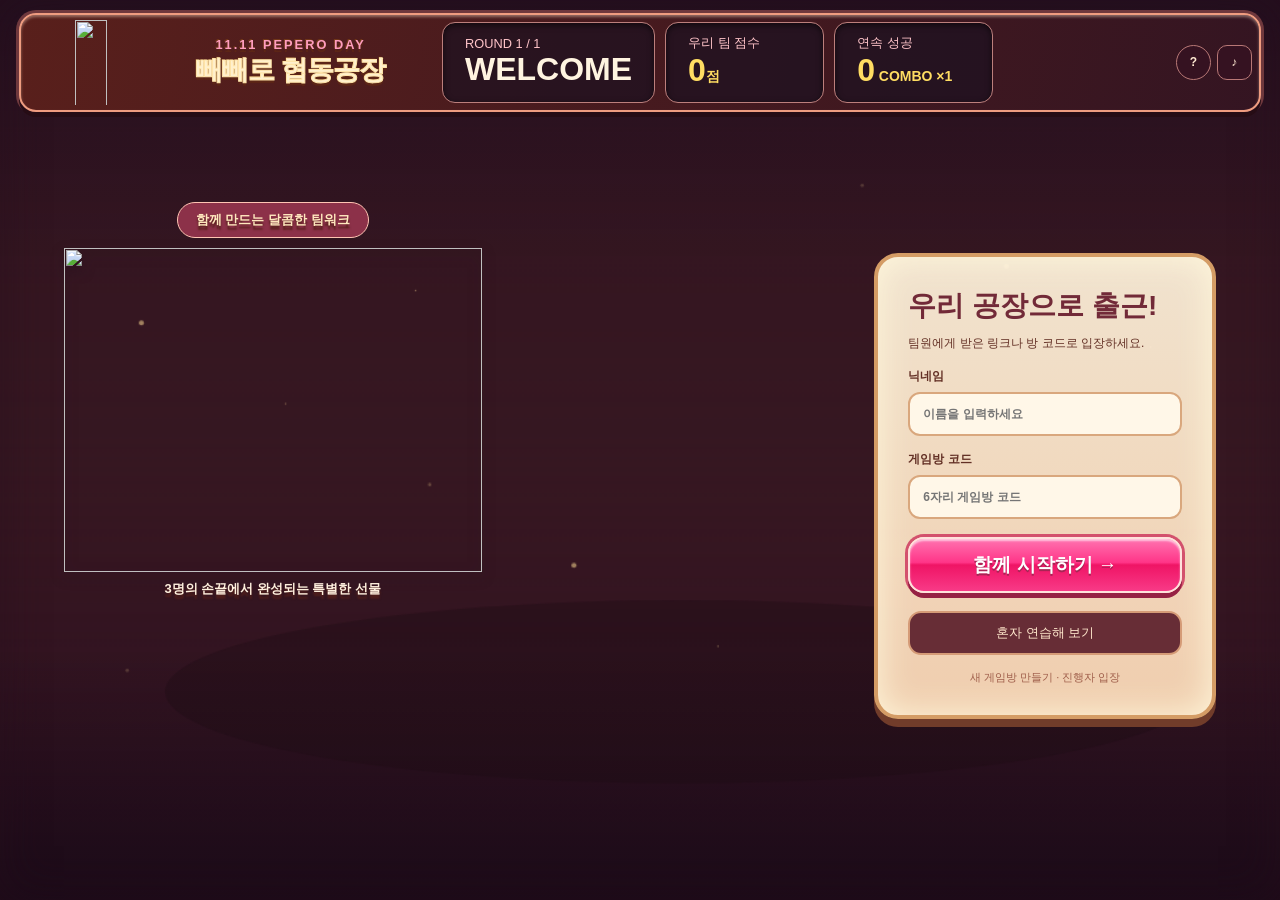
==== commit 2aa871f4: "Count exactly three continuous dough rolling circuits" ====
--- a/admin/index.html
+++ b/admin/index.html
@@ -1 +1 @@
-<!doctype html><html lang="ko"><head><meta charset="utf-8"><meta name="viewport" content="width=device-width,initial-scale=1"><title>빼빼로 협동공장</title><link rel="stylesheet" href="../style-7fd814dbd737.css"></head><body><div id="root"></div><script>window.PEPERO_API_URL="https://qsarowamxhwhxdhzqxeh.supabase.co/functions/v1/pepero-game"</script><script type="module" src="../app-7fd814dbd737.js"></script></body></html>+<!doctype html><html lang="ko"><head><meta charset="utf-8"><meta name="viewport" content="width=device-width,initial-scale=1"><title>빼빼로 협동공장</title><link rel="stylesheet" href="../style-58b0bebdd65b.css"></head><body><div id="root"></div><script>window.PEPERO_API_URL="https://qsarowamxhwhxdhzqxeh.supabase.co/functions/v1/pepero-game"</script><script type="module" src="../app-58b0bebdd65b.js"></script></body></html>
--- a/style-58b0bebdd65b.css
+++ b/style-58b0bebdd65b.css
@@ -0,0 +1,458 @@
+@import url('https://fonts.googleapis.com/css2?family=Gowun+Dodum&family=Noto+Sans+KR:wght@400;500;600;700;800;900&display=swap');
+
+.host-route .join-panel form,.host-route .join-panel .or,.host-route .join-panel .practice-button,.host-route .join-panel .admin-entry{display:none}.host-create-card{padding:25px 0 15px}.host-create-card p{line-height:2.6;color:#a88973;font-size:13px;margin-bottom:25px}.host-create-card a{display:block;text-align:center;font-size:11px;color:#bc8b77;margin:18px 0}.host-route .restore-link{margin-top:18px!important}
+:root{--pink:#ed628b;--brown:#55382e;--border:#f0e5dd}*{box-sizing:border-box}body{margin:0;color:var(--brown);background:#fcfaf6;font-family:'Noto Sans KR',sans-serif;font-size:13px}button,input,select{font:inherit}button{cursor:pointer;display:inline-flex;align-items:center;justify-content:center;gap:8px;border:0;background:none;color:inherit;transition:transform .15s,background .2s}button:hover{filter:brightness(.98);transform:translateY(-1px)}button:disabled{opacity:.45;cursor:not-allowed;transform:none}button:focus-visible,a:focus-visible{outline:3px solid #ed8bac;outline-offset:3px}input,select{border:1px solid #eadfd7;border-radius:9px;padding:11px 12px;background:#fffcfa;outline:none;width:100%;color:var(--brown)}input:focus,select:focus{border-color:var(--pink);box-shadow:0 0 0 3px #ed628b12}h1,h2,h3,p{margin:0}b,strong{font-weight:800}a{color:inherit;text-decoration:none}.sidebar{width:210px;position:fixed;inset:0 auto 0 0;padding:36px 23px 22px;background:#fffdf9;border-right:1px solid var(--border);display:flex;flex-direction:column;z-index:10}.brand{display:flex;align-items:center;gap:11px}.brand>b{font-family:'Gowun Dodum',sans-serif;font-size:23px;font-weight:900;letter-spacing:-1.3px;line-height:1.2}.brand>b>span{display:block;color:var(--pink);font-size:20px;letter-spacing:-.8px}.brand-mark{position:relative;width:45px;height:51px;background:#f9d6df;border-radius:12px;color:#dd5980;font-size:20px;display:grid;place-items:center;transform:rotate(-8deg);border:2px solid #fff;box-shadow:0 2px 0 #f1b6c8}.brand-mark span{position:absolute;color:#713c28;font-size:31px;top:19px}.side-divider{height:1px;background:var(--border);margin:30px 0 25px}.nav-label{font-size:9px;color:#b6a094;letter-spacing:1.3px;font-weight:700;padding-left:12px}nav{display:flex;flex-direction:column;gap:8px;margin-top:14px}nav button{padding:14px 13px;justify-content:flex-start;font-weight:600;color:#927e71;border-radius:10px;white-space:nowrap}nav button.active{background:#fce8ed;color:#d94e79;font-weight:800}nav button>svg:last-child:not(:first-child){margin-left:auto}.side-note{margin-top:auto;margin-bottom:50px;text-align:center;background:linear-gradient(#fff4ed,#ffefef);border:1px solid #f5e4dc;border-radius:14px;padding:22px 5px}.side-note>span{font-size:37px;display:block;transform:rotate(-14deg);margin-bottom:10px}.side-note>b{font-size:13px}.side-note p{font-size:11px;color:#a18c7b;line-height:1.9;margin:9px 0}.side-note>div{color:#e8a6b8;letter-spacing:8px}.side-bottom{font-size:10px;color:#978576;text-align:center}.side-bottom small{font-size:8px;display:block;margin-top:12px;letter-spacing:.5px;color:#c0ada0}.status-dot{width:6px;height:6px;background:#7eaf87;border-radius:50%;display:inline-block;flex-shrink:0;margin-right:4px}.status-dot.offline{background:#d3c6bf}.main-shell{margin-left:210px}.topbar{height:75px;display:flex;align-items:center;justify-content:space-between;padding:0 36px;border-bottom:1px solid var(--border);background:#fffdf9}.breadcrumb{display:flex;align-items:center;gap:12px;color:#ab9789;font-size:11px}.breadcrumb b{font-weight:600;color:#735449}.top-actions{display:flex;align-items:center;gap:16px}.date-pill{font-size:10px;font-weight:700;color:#ca7d89;background:#fff0f1;border-radius:20px;padding:6px 11px;display:flex;align-items:center;gap:7px}.icon-button{color:#9b8578;padding:4px}.profile{width:32px;height:32px;background:#f9e5dc;color:#ba7d6c;border-radius:50%;display:grid;place-items:center;font-size:20px}main{padding:30px 36px 15px;max-width:1700px;margin:auto}.page-heading{display:flex;justify-content:space-between;align-items:center;margin-bottom:25px;gap:15px}.eyebrow{font-size:9px;letter-spacing:1.8px;color:#c5907d;font-weight:700}h1{font-size:26px;letter-spacing:-1.3px;margin:7px 0 9px;font-weight:800}h1>span{color:#ed7493;font-size:22px;margin-left:5px}.page-heading p{color:#a18d7f;font-size:11px}.panel{border:1px solid var(--border);border-radius:15px;background:#fffefb;box-shadow:0 3px 8px #6f433003;overflow:hidden}.panel-title{display:flex;align-items:center;justify-content:space-between;font-size:14px;font-weight:800;gap:8px}.panel-title>span:first-child{display:flex;align-items:center;gap:8px}.panel-title svg{color:#d89088}.soft-tag{font-size:9px;color:#bb9480;font-weight:600;background:#fbf3e9;border-radius:20px;padding:5px 9px;white-space:nowrap}.landing-grid{display:grid;grid-template-columns:minmax(0,1.65fr) minmax(310px,1fr);gap:23px;margin-bottom:24px}.hero{height:292px;border-radius:16px;background:#fce0df;position:relative;overflow:hidden;border:1px solid #f4d5cc}.hero-copy{position:relative;padding:29px;z-index:2;width:54%;background:linear-gradient(90deg,#ffe8df 70%,transparent)}.season-tag{font-size:9px;padding:5px 9px;border:1px solid #e8b8aa;background:#ffefdf;border-radius:15px;color:#b3785d;font-weight:700;white-space:nowrap}.hero h2{font-family:'Gowun Dodum',sans-serif;font-size:47px;line-height:1.08;letter-spacing:-2.5px;margin:18px 0 10px;color:#673d2b;font-weight:900;text-shadow:2px 2px 0 #fff4d8;position:relative}.hero h2 strong{font-size:50px}.hero h2 i{position:absolute;font-size:26px;top:5px;left:157px;color:#e98a96;transform:rotate(15deg);text-shadow:none}.hero-copy p{font-size:12px;color:#8b5a47;font-weight:600}.hero-tags{display:flex;gap:6px;margin-top:12px;white-space:nowrap}.hero-tags>span{font-size:9px;padding:4px 7px;border-radius:5px;background:#fff8e8bb;color:#a17762}.hero-art{position:absolute;right:-2px;top:0;width:58%;height:100%;background-image:url('./reference.webp');background-size:auto 1070px;background-position:59% 0;background-repeat:no-repeat;mask-image:linear-gradient(90deg,transparent,black 17%);filter:saturate(.85)}.hero-ribbon{position:absolute;z-index:3;bottom:0;width:100%;background:#7e4939ec;color:#fff5e2;text-align:center;font-size:11px;font-weight:600;padding:9px}.hero-spark{position:absolute;z-index:3;color:#fff4b6;font-size:25px}.s1{right:23px;top:24px}.s2{right:32%;bottom:50px;font-size:35px}.stats-strip{display:flex;border:1px solid var(--border);border-radius:12px;background:#fffefb;margin-top:13px;padding:16px 7px;justify-content:space-around}.stats-strip>div{display:flex;align-items:center;gap:11px;padding:0 10px;border-right:1px solid var(--border);flex:1;justify-content:center}.stats-strip>div:last-child{border:0}.stats-strip svg{color:#d1a178;stroke-width:1.7;width:23px}.stats-strip>div:nth-child(2) svg{color:#e58f9f}.stats-strip span{font-size:9px;color:#ac9483}.stats-strip b{display:block;font-size:13px;margin-top:3px;color:#765444}.stats-strip small{font-size:9px;color:#b09a88;font-weight:400}.join-panel{padding:24px 26px 15px}.tiny-label{font-size:8px;letter-spacing:1.2px;color:#b1a088;font-weight:700}.join-panel h2{font-size:18px;letter-spacing:-.6px;margin-top:11px}.join-panel>p{font-size:10px;color:#ae9787;margin-top:6px}.join-panel form{margin-top:18px}.join-panel label{display:block;font-size:10px;font-weight:700;margin-bottom:12px}.join-panel label span{color:var(--pink)}.join-panel input{display:block;margin-top:6px;padding:11px 12px;font-size:11px;height:39px}.join-panel input::placeholder{color:#c5b4a7}.code-input{letter-spacing:.7px}.primary{background:linear-gradient(#f0799b,#eb5b88);border:1px solid #e95784;box-shadow:0 3px 0 #cc416b15;color:white;border-radius:9px;min-height:41px;padding:10px 17px;font-size:12px;font-weight:700}.primary:hover{background:#e75080}.wide{width:100%;justify-content:center}.primary.wide svg{margin-left:8px}.or{display:flex;gap:10px;align-items:center;color:#c0ac9c;font-size:9px;margin:13px 0 9px;justify-content:center}.or>span{flex:1;height:1px;background:var(--border)}.practice-button{width:100%;padding:9px;border:1px solid #f0d8cc;background:#fff7ec;border-radius:8px;font-size:11px;color:#ad7a58;font-weight:600}.practice-button>svg:last-child{margin-left:auto}.practice-button>svg:first-child{margin-right:auto}.admin-entry{font-size:9px;color:#b7a292;margin:11px auto 0;display:flex;gap:5px}.restore-link{font-size:8px!important;color:#b7a292;text-align:center;margin:5px 0 0!important;cursor:pointer}.restore-link input{display:none!important}.content-grid{display:grid;grid-template-columns:minmax(0,1fr) 310px;gap:23px;align-items:start}.guide{padding:22px}.guide>p{font-size:10px;color:#ac9685;margin-top:8px}.guide-steps{display:grid;grid-template-columns:repeat(3,1fr);gap:13px;margin-top:20px}.guide-step{position:relative;border:1px solid #f2e6d6;background:#fffaf0;border-radius:10px;padding:12px 12px 15px}.step-1{background:#fff4f1;border-color:#f3dfd7}.step-2{background:#fff2f5;border-color:#f4dce2}.step-number{position:absolute;top:10px;left:12px;color:#c28d5e;font-size:11px;font-weight:900;letter-spacing:1px}.step-1 .step-number{color:#ba8b73}.step-2 .step-number{color:#d78c9c}.step-illustration{height:92px;display:flex;align-items:center;justify-content:center;gap:8px;padding-top:8px}.step-illustration .stick-wrap{height:65px;width:23px;transform:rotate(-17deg)}.step-illustration .stick-wrap:nth-child(2){transform:rotate(17deg)}.step-illustration .gift-box{transform:rotate(-8deg);width:44px;height:65px}.choco-pot{font-size:40px;transform:rotate(-8deg)}.guide-step h3{font-size:13px;display:flex;align-items:center;gap:7px;white-space:nowrap;margin-bottom:7px}.guide-step h3 span{font-size:7px;letter-spacing:.6px;color:#c0a58d}.guide-step p{font-size:9px;line-height:1.9;color:#a58a77}.step-arrow{position:absolute;right:-17px;top:65px;border:1px solid #f3e3d9;background:#fffcf8;border-radius:50%;padding:4px;color:#d0a88d;z-index:2}.guide-details{padding-top:24px}.guide-details h3{margin:18px 0 8px;font-size:16px}.guide-details p{line-height:2;color:#927c70;max-width:800px}.event-banner{margin-top:20px;display:flex;align-items:center;padding:18px 24px;border-radius:13px;background:linear-gradient(105deg,#fff5db,#fff0d3 65%,#ffe7b6);border:1px solid #f3e3bf;position:relative;overflow:hidden;height:114px}.event-icon{font-size:33px;margin-right:18px}.event-banner span{font-size:9px;color:#bb9155}.event-banner h3{font-size:17px;color:#997039;margin:4px 0 7px;letter-spacing:-.5px}.event-banner p{font-size:9px;color:#b49669}.gold-sticks{display:flex;gap:10px;margin-left:auto;transform:rotate(24deg);margin-right:12px}.gold-sticks .stick-wrap{height:94px;width:22px}.ranking{padding:21px 20px 0}.live{display:inline-flex;align-items:center;gap:5px;color:#c28173;font-size:8px;letter-spacing:1px;font-weight:700}.live i{width:5px;height:5px;border-radius:50%;background:#ee7a92}.ranking .muted{color:#bba18c;font-size:9px;margin-top:11px;display:flex;justify-content:space-between}.rank-row{display:flex;align-items:center;gap:11px;padding:16px 0 12px;border-bottom:1px dashed #eee2d7;transition:all .4s}.rank-row:last-of-type{border:0}.medal{font-size:21px;width:24px;text-align:center;line-height:1;flex-shrink:0}.medal-3,.medal-4,.medal-5{font-size:14px;font-weight:700;color:#c2ad98}.rank-name{flex:1;min-width:0}.rank-name b{font-size:11px;display:flex;align-items:center;gap:5px;white-space:nowrap}.rank-name em{font-size:7px;font-style:normal;color:#dc6a8d;background:#fff0f4;padding:2px 4px;border-radius:4px}.rank-name small{font-size:8px;color:#b49d8a;display:block;margin:4px 0}.rank-name small>span{margin-left:7px}.rank-track{height:4px;background:#f4ede3;border-radius:8px;overflow:hidden;margin-top:6px}.rank-track i{display:block;background:#efcc81;height:100%;border-radius:8px;transition:width .5s}.rank-row:nth-of-type(4) .rank-track i{background:#e4ae9a}.rank-row:nth-of-type(n+5) .rank-track i{background:#d2c2b2}.rank-row>strong{font-size:15px;white-space:nowrap}.rank-row>strong>small{font-size:9px;font-weight:400;color:#ae9583;margin-left:3px}.ranking-foot{font-size:8px;color:#b09a88;background:#faf6ee;margin:15px -20px 0;padding:11px 8px;display:flex;align-items:center;justify-content:center;gap:7px}.my-team{background:#fff4f6;margin:0 -10px;padding-left:10px;padding-right:10px;border-radius:8px}.page-footer{display:flex;align-items:center;gap:5px;color:#bfaa98;font-size:9px;margin:26px 0 2px}.page-footer svg{color:#dca4a5}.page-footer>span{margin-left:auto;font-size:8px;letter-spacing:1px;color:#c8b7a6}
+.biscuit{height:100%;width:18px;margin:auto;border:1px solid #bd854c;background:linear-gradient(90deg,#dfa96b,#f4cd92 45%,#e8b777);border-radius:7px;position:relative;box-shadow:inset 2px 0 0 #ffe2ad,1px 2px 0 #9e6b3820}.biscuit.shape-1{width:26px}.biscuit.shape-2:before{content:'♥';position:absolute;top:-15px;left:-10px;font-size:38px;color:#e8b571;line-height:1;text-shadow:0 -1px #c89559}.biscuit.shape-3:before{content:'★';position:absolute;top:-14px;left:-10px;font-size:39px;color:#e8b571;line-height:1;text-shadow:0 -1px #c89559}.chocolate{position:absolute;top:0;left:-1px;right:-1px;border-radius:6px 6px 5px 5px;box-shadow:inset 2px 1px 1px #ffffff55;overflow:hidden}.chocolate span{position:absolute;font-size:9px;color:#ffbdc4;line-height:1}.chocolate span:nth-child(even){color:#fff4d9}.stick-wrap{height:95px;width:35px;position:relative;padding-top:8px;flex-shrink:0}.stick-wrap.small{height:41px;width:19px;transform:rotate(30deg);padding:0}.small .biscuit{width:9px;border-radius:4px}.small .biscuit:before{font-size:18px;left:-4px;top:-7px}.small .chocolate span{font-size:4px}.golden .biscuit{box-shadow:0 0 15px #ffd45c;background:linear-gradient(90deg,#db9b28,#ffe17c,#dba535)}.gold-stars{position:absolute;right:-9px;top:15px;color:#e6ad31;font-size:22px;animation:twinkle 1.4s infinite}.gift-box{width:47px;height:73px;border:1px solid #df82a3;background:linear-gradient(110deg,#ffd3e1,#ed88ab);border-radius:3px;box-shadow:5px 1px 0 #e98db0,6px 2px 0 #c1748c;position:relative;display:flex;flex-direction:column;align-items:center;justify-content:center;color:#ed6293;font-size:24px;flex-shrink:0;transform:rotate(-4deg)}.gift-box:before{content:'';height:100%;width:8px;background:#ffffff55;position:absolute;left:8px}.gift-box:after{content:'♡';position:absolute;top:4px;right:5px;font-size:13px;color:#fff3f0}.gift-box span{font-size:6px;letter-spacing:1px;color:#fff6ec;z-index:1}.box-1{background:linear-gradient(110deg,#ec8a94,#c73f58);border-color:#b84058;box-shadow:5px 1px 0 #ad354b,6px 2px 0 #8b293d;color:#ffe4d7}.box-2{background:linear-gradient(110deg,#ac7861,#5d342c);border-color:#6c4031;box-shadow:5px 1px 0 #4e3028,6px 2px 0 #3d241f;color:#f9b8bc}.box-3{background:linear-gradient(110deg,#fff2e3,#fff8ea);border-color:#e4bba4;box-shadow:5px 1px 0 #ebd5c6,6px 2px 0 #cfb49f;color:#ee99aa}.outline-button{border:1px solid #e9dace;border-radius:8px;background:#fffcf7;padding:9px 12px;font-size:11px;white-space:nowrap}.error-bar{display:flex;gap:10px;align-items:center;padding:12px 16px;background:#fff0ee;color:#c76353;border:1px solid #f0bdb3;border-radius:10px;margin-bottom:16px}.error-bar button{margin-left:auto}.toast{position:fixed;left:50%;bottom:35px;transform:translateX(-50%);z-index:90;background:#714534;color:#fff7e4;border:1px solid #8e6351;border-radius:15px;padding:17px 26px;box-shadow:0 10px 40px #613c3a30;font-size:14px;font-weight:700;display:flex;gap:12px;align-items:center;animation:pop .3s}.modal-backdrop{position:fixed;inset:0;background:#50362e55;backdrop-filter:blur(5px);z-index:80;display:grid;place-items:center;padding:20px}.mini-modal{position:relative;text-align:center;padding:35px;max-width:470px;width:100%;box-shadow:0 20px 70px #4a231b30}.mini-modal h2{font-size:23px;letter-spacing:-1px;margin:10px 0}.mini-modal p{color:#a48b7c;font-size:12px;line-height:1.9;margin:15px 0 22px}.mini-modal>.primary{margin-top:15px}.mini-modal small{display:block;color:#b3a090;margin-top:15px;font-size:10px}.modal-emoji{font-size:45px}.close{position:absolute;top:16px;right:16px;color:#baa595}.admin-key-note{padding:16px;background:#fff5e7;border-radius:8px;color:#aa8863;font-size:11px;line-height:1.9}.admin-key-note svg{display:inline;margin-right:5px}.loading{padding:40px;display:flex;justify-content:center;gap:15px;align-items:center}.loading button{text-decoration:underline}.spin{animation:spin 2s linear infinite}.game-status{display:flex;align-items:center;justify-content:space-between;background:#fff4eb;border:1px solid #efdaca;border-radius:12px;padding:15px 20px;margin-bottom:20px;gap:15px}.game-status>div:first-child{display:flex;align-items:center;gap:16px}.game-status b{font-size:14px}.status-metrics{display:flex;align-items:center;gap:25px}.status-metrics>span{display:flex;align-items:center;gap:7px;font-size:11px;color:#9d7d64}.status-metrics strong{font-size:22px;color:#724c34;font-variant-numeric:tabular-nums}.status-metrics .score strong{color:var(--pink);margin-left:5px}.last-chance{border:2px solid #e7b34b;background:#fff2ce;box-shadow:0 0 14px #f6c65140}.lobby-avatars{display:flex;justify-content:space-around;text-align:center;padding:30px 15px 35px;gap:15px}.lobby-avatars>div{flex:1}.lobby-avatars h3{font-size:15px;margin:12px 0 7px}.lobby-avatars small{color:#b8a08d;font-size:10px}.lobby-avatars em{display:block;font-size:10px;font-style:normal;color:#de6a8d;margin-top:8px}.lobby>.panel:first-child{padding:23px}.lobby .guide{border:0;box-shadow:none;padding:10px 0 0}.role-tag{font-size:10px;padding:5px 10px;border-radius:5px;background:#fff0d9;color:#bc8c53;display:inline-block}.role-tag.role-1{background:#fce5e1;color:#bf8673}.role-tag.role-2{background:#fce8ef;color:#d98ca2}.waiting-message{display:flex;align-items:center;justify-content:center;gap:8px;font-size:11px;color:#bb9273;padding:15px;border:1px dashed #e9d6c6;border-radius:10px;margin-bottom:15px}.avatar{height:100px;width:85px;position:relative;margin:0 auto 10px}.face{font-size:55px;position:absolute;top:18px;left:8px;line-height:1;z-index:2}.chef-hat{position:absolute;top:-3px;left:16px;font-size:57px;color:#fff7ed;line-height:1;text-shadow:0 -1px #d0a492,1px 0 #cfa394,-1px 0 #cfa394;z-index:3;transform:rotate(-8deg)}.chef-hat:after{content:'♥';position:absolute;color:#f294a8;font-size:16px;left:17px;top:14px}.apron{position:absolute;bottom:0;left:15px;width:55px;height:33px;border:1px solid #d2917d;background:#ffe3b9;border-radius:18px 18px 6px 6px;text-align:center;font-size:21px;color:#e17c8a;z-index:3}.role-1 .apron{background:#ffcad7}.role-2 .apron{background:#fff0e6}.working{animation:bob .65s infinite alternate}.play-grid{grid-template-columns:minmax(0,1fr) 290px;gap:19px}.conveyor-panel{padding:20px 20px 0}.stations{display:flex;justify-content:space-between;align-items:start;gap:12px;margin-top:23px;padding:0 4px 12px}.station{position:relative;flex:1;min-width:0;text-align:center}.station-label{display:flex;align-items:center;justify-content:center;gap:4px;background:#fff1de;font-size:10px;font-weight:700;padding:7px 5px;border-radius:6px;color:#a77b53;position:relative}.station:nth-child(2) .station-label{background:#fce8e0;color:#bb7e64}.station:nth-child(3) .station-label{background:#fce8ef;color:#c87791}.station-label>small{font-size:6px;color:#e96b8c;position:absolute;top:-5px;right:4px;background:#fff3f7;padding:1px 3px;border-radius:3px}.station .avatar{transform:scale(.85);height:86px;margin-top:6px;margin-bottom:2px}.station b{font-size:11px;display:block}.station>small{font-size:8px;display:block;color:#b69b83;margin:5px 0}.queue-badge{border:1px solid #ebdfd2;background:#faf5ed;border-radius:5px;padding:3px 8px;font-size:8px;color:#b19173;display:inline-block}.station-arrow{position:absolute;right:-13px;top:96px;font-size:26px;color:#e4c3a7}.finish-station{width:60px;align-self:center;text-align:center;padding-top:40px}.finish-station>div{font-size:36px}.finish-station b{display:block;font-size:11px}.finish-station>span{font-size:9px;color:#b9a08c}.belt{height:59px;margin:0 -20px;background:#e5ccad;position:relative;border-top:4px solid #c5a788;border-bottom:5px solid #bfa183;overflow:hidden}.belt-track{position:absolute;inset:0;background:repeating-linear-gradient(90deg,#f0ddc4 0 38px,#ceb79c 39px 42px);animation:belt 2s linear infinite}.rush .belt-track{animation-duration:.7s}.belt-product{position:absolute;top:4px;display:flex;align-items:end;gap:2px;transition:left .7s}.belt-product span{font-size:7px;color:#8b6b51}.workstation{margin-top:19px}.workstation>.panel-title{background:#fff7ef;padding:17px 20px;border-bottom:1px solid var(--border)}.nickname{font-size:10px;font-weight:500;color:#af8e74;display:flex;align-items:center;gap:6px}.work-content{display:grid;grid-template-columns:158px minmax(0,1fr);gap:21px;padding:20px}.order-card{background:#fff9ed;border:1px solid #efdfc7;border-radius:9px;overflow:hidden}.order-kicker{display:flex;align-items:center;justify-content:center;gap:7px;background:#f8e9cd;border-bottom:1px solid #eddbc0;font-size:11px;padding:10px;font-weight:800;color:#9b754d}.order-product{display:flex;gap:16px;height:125px;align-items:center;justify-content:center}.order-product>.stick-wrap{height:92px;width:25px;transform:rotate(-22deg)}.order-product .gift-box{width:36px;height:59px;transform:rotate(7deg);font-size:21px}.order-product .gift-box span{font-size:4px}.order-card dl{padding:0 12px;margin:0}.order-card dl>div{display:flex;justify-content:space-between;font-size:9px;border-bottom:1px dashed #eddfca;padding:7px 0;gap:8px}.order-card dt{color:#b49a7d}.order-card dd{font-weight:700;margin:0}.order-footer{padding:9px 5px;text-align:center;font-size:8px;color:#be9b73;margin-top:6px;background:#fcf1da}.gold-order{border-color:#dfb75b;box-shadow:0 0 12px #edd68a35}.gold-label{font-size:9px;color:#b78c24;background:#fff0bc;padding:5px;border-radius:5px;display:block;text-align:center}.work-controls h3{font-size:11px;font-weight:700;display:flex;gap:8px;align-items:center;margin:2px 0 14px;letter-spacing:-.3px}.work-controls h3 span{color:#df8b91;background:#fff0f2;padding:2px 5px;border-radius:4px;font-size:9px}.shape-options,.box-options{display:grid;grid-template-columns:repeat(4,1fr);gap:8px}.shape-options button,.box-options button{position:relative;display:flex;flex-direction:column;gap:7px;border:1px solid #eee1d1;border-radius:8px;background:#fffbf2;padding:14px 6px 10px;font-size:9px;color:#ac8969}.shape-options .stick-wrap{height:80px;width:28px;margin-bottom:5px}.shape-options button>svg{position:absolute;right:4px;top:5px;color:#de7d96}.shape-options button.selected,.box-options button.selected,.coat-options button.selected,.topping-options button.selected{border:1.5px solid #ee87a3;background:#fff2f5;color:#ce6182}.shape-options b{font-size:9px}.work-tip{display:flex;align-items:center;gap:6px;font-size:9px;background:#fcf6ed;color:#b89d82;padding:11px 9px;border-radius:6px;line-height:1.6;margin:15px 0}.work-tip>span{font-size:15px;color:#dba1a4}.work-controls>.primary{font-size:11px;min-height:39px}.timing{height:40px;background:#f2e4d4;position:relative;border:1px solid #e0c8ae;border-radius:8px;margin:20px 0 39px;overflow:visible}.timing>span{position:absolute;top:0;bottom:0;background:repeating-linear-gradient(45deg,#9dc299 0 7px,#b5d1ad 7px 14px);border-left:2px solid #81a67d;border-right:2px solid #81a67d}.timing i{position:absolute;top:-7px;width:5px;height:51px;background:#d75f82;border:2px solid #fff8ef;border-radius:4px;box-shadow:0 1px 3px #81413950;transform:translateX(-50%)}.timing b{position:absolute;font-size:9px;bottom:-24px;left:0;right:0;color:#ad8c73;font-weight:400;text-align:center}.empty-order{text-align:center;padding:25px 5px;color:#b3a18b;font-size:10px;min-height:252px}.empty-order svg{margin:20px auto;width:30px;height:30px;color:#d3c0a5}.empty-order p{margin-bottom:10px}.empty-order small{font-size:8px}.team-footer{display:flex;align-items:center;justify-content:space-between;gap:10px;margin-top:14px;padding:13px 15px;background:#fffdf9;border:1px solid var(--border);border-radius:10px}.team-footer>div{font-size:9px;color:#b59d87}.team-footer b{display:block;margin:5px 0 0 10px;font-size:9px;color:#ac917b;font-weight:500}.sos-button{font-size:10px;background:#fff0ed;border:1px solid #f0ccc2;border-radius:7px;color:#d47965;padding:9px 10px;font-weight:700;white-space:nowrap}.sos-button span{font-size:8px;padding-left:4px;font-weight:500;color:#c99380}.game-right>.panel{margin-bottom:17px}.game-right .rank-row{padding-top:12px;padding-bottom:10px}.combo-card{padding:20px;text-align:center;background:linear-gradient(130deg,#fff9ec,#fff0de)}.combo-card>span{font-size:10px;color:#b3936b}.combo-card>div:nth-child(2){font-size:11px;color:#c89957;margin:7px 0}.combo-card b{font-size:33px;color:#d89541;margin-right:3px}.combo-card p{font-size:8px;color:#b49a7e}.combo-dots{display:flex;justify-content:center;gap:5px;margin-top:12px}.combo-dots i{width:12px;height:7px;border-radius:2px;background:#efdfc7}.combo-dots .filled{background:#ecb956}.activity-card{padding:17px}.activity-card .panel-title{font-size:11px}.activity-card p{font-size:9px;color:#a98d73;line-height:1.8;padding:8px 0;display:flex;align-items:center;gap:6px;border-bottom:1px dashed #eee1d1}.activity-card p:last-child{border:0}.activity-card p>svg{color:#db91a2;flex-shrink:0}.coat-options,.topping-options{display:grid;grid-template-columns:repeat(4,1fr);gap:7px}.coat-options button,.topping-options button{display:flex;flex-direction:column;padding:8px 3px;border:1px solid #eddfd2;border-radius:8px;font-size:8px;gap:6px}.coat-options i{width:28px;height:28px;border:2px solid #ffffff88;border-radius:50%;box-shadow:0 0 0 1px #d5b9a3}.topping-options{margin-top:8px}.topping-options span{font-size:20px}.box-options button{font-size:8px;padding:16px 0 10px}.box-options .gift-box{width:28px;height:48px;margin-bottom:8px;font-size:17px}.box-options .gift-box span{font-size:3px}.drag-board{height:132px;position:relative;border:1px dashed #e4cdbb;background:#fff9f0;border-radius:9px;margin:12px 0 15px;touch-action:none;cursor:grab;display:flex;align-items:center;justify-content:space-between;padding:12px 20px 25px;user-select:none}.drag-start{width:35px;display:flex;justify-content:center;z-index:1;pointer-events:none}.drag-board .stick-wrap{height:70px;transform:rotate(90deg);margin-left:16px;pointer-events:none}.coat-track{position:absolute;top:42%;left:8%;right:8%;height:20px;border-radius:10px;border:2px solid #d9b191;pointer-events:none}.drag-board svg{position:absolute;inset:0;width:100%;height:100%;pointer-events:none;z-index:2}.drag-board small{position:absolute;bottom:8px;left:0;right:0;text-align:center;font-size:8px;color:#ba9980;pointer-events:none}.drag-board .gift-box{width:38px;height:65px;pointer-events:none;transform:none}.drag-arrow{font-size:34px;color:#ebc9ac}.support-popup{position:fixed;bottom:22px;right:28px;z-index:50;display:flex;align-items:center;gap:14px;background:#fff5ee;border:1px solid #efae97;box-shadow:0 10px 30px #a66e4725;border-radius:12px;padding:20px}.support-popup>svg{color:#d77d62}.support-popup b{font-size:12px}.support-popup p{font-size:10px;color:#ba967c;margin-top:6px}.support-popup .primary{font-size:11px}.jam-popup{bottom:110px}.pause-banner{position:fixed;top:76px;left:210px;right:0;text-align:center;display:flex;align-items:center;justify-content:center;gap:8px;padding:12px;background:#f9e9c2;color:#9d7939;z-index:40;font-size:13px;font-weight:700}.countdown-overlay{position:fixed;inset:0;background:#58372deb;z-index:70;color:#fff3db;display:flex;flex-direction:column;align-items:center;justify-content:center;backdrop-filter:blur(8px)}.countdown-overlay>span{font-size:20px}.countdown-overlay>b{font-size:160px;font-weight:900;line-height:1.4;color:#ffc0d1;text-shadow:0 9px 0 #e4658c}.countdown-overlay h2{font-size:19px;letter-spacing:5px}.practice-roles{display:flex;align-items:center;gap:8px;background:#f8f1e7;padding:10px 14px;border-radius:9px;margin-bottom:18px}.practice-roles>span{font-size:10px;margin-right:auto;color:#a28a73}.practice-roles button{font-size:10px;padding:7px 12px;background:#fffbf5;border:1px solid #e4d8c8;border-radius:6px}.practice-roles button.selected{background:#fbe1e9;border-color:#eda7bc;color:#cf6384}.round-end{text-align:center;padding:45px 20px;margin-top:20px}.round-end>span{font-size:45px}.round-end h2{font-size:20px;margin:20px 0 10px}.round-end p{font-size:12px;color:#aa8f77;margin-bottom:20px}.round-end>b{font-size:21px;color:#dc6b8b}.large-rank{max-width:950px;margin:auto}.board-top{display:flex;justify-content:space-between;align-items:center;margin-bottom:18px}.board-top h2{font-size:19px}.board-top h2 span{font-size:10px;margin-left:15px;color:#b69c86}.large-rank .rank-row{padding:20px 10px}.large-rank .rank-name b{font-size:19px}.large-rank .rank-name small{font-size:11px}.large-rank .rank-row>strong{font-size:30px}.large-rank .rank-track{height:8px}.board-mode .sidebar,.board-mode .topbar{display:none}.board-mode .main-shell{margin:0}.board-mode .large-rank{max-width:1250px}.board-mode .rank-row{padding:24px 15px}.board-mode .rank-name b{font-size:25px}.admin-grid{display:grid;grid-template-columns:1fr 265px;gap:20px;margin-bottom:20px}.admin-control,.admin-tools{padding:22px}.admin-buttons{display:flex;gap:10px;flex-wrap:wrap;margin:20px 0}.settings-row{display:flex;gap:12px;align-items:end;flex-wrap:wrap;border-top:1px solid var(--border);padding-top:20px}.settings-row label{font-size:10px;flex:1;min-width:95px;color:#ab9078}.settings-row input{display:block;margin-top:7px;padding:8px}.settings-row .check-label{display:flex;align-items:center;gap:5px;flex:0;white-space:nowrap;margin-bottom:10px}.check-label input{width:auto;margin:0;accent-color:var(--pink)}.manual-events{display:flex;gap:10px;align-items:center;border-top:1px solid var(--border);margin-top:20px;padding-top:17px;flex-wrap:wrap}.manual-events>span{font-size:10px;color:#b29980}.manual-events button{font-size:10px}.admin-tools h3{font-size:14px;margin-bottom:12px}.admin-tools p{font-size:10px;color:#ae947c;margin-bottom:17px}.admin-tools>button{display:flex;width:100%;font-size:10px;margin-bottom:10px}.danger-button{border:1px solid #eecac4;border-radius:8px;color:#c47565;padding:9px}.team-grid{display:grid;grid-template-columns:repeat(3,1fr);gap:18px}.admin-team{padding:18px}.team-card-head{display:flex;justify-content:space-between;margin-bottom:12px}.team-card-head span{font-size:9px;letter-spacing:1px;color:#be9d83}.team-card-head b{font-size:13px;color:var(--pink)}.admin-team>input{font-size:15px;font-weight:800;background:transparent;padding:7px 0;border:0;border-bottom:1px solid var(--border);border-radius:0}.team-slots>div{display:flex;align-items:center;gap:8px;margin:15px 0}.slot-icon{width:28px;height:28px;background:#fff0d6;display:grid;place-items:center;border-radius:8px;color:#b99365;font-size:11px;font-weight:700}.slot-icon.role-1{background:#fae5df;color:#c28b77}.slot-icon.role-2{background:#fce5ed;color:#cf849c}.team-slots>div>div{flex:1}.team-slots small{display:block;color:#b79c84;font-size:8px}.team-slots b{font-size:11px;display:block;margin-top:3px}.team-slots select{width:76px;padding:5px 2px;font-size:8px}.team-production{display:flex;justify-content:space-between;border-top:1px dashed #eddfd0;padding-top:12px}.team-production span{font-size:9px;color:#b49a80}.team-production b{color:#95724e;margin-left:2px}.admin-team>p,.admin-team details{font-size:9px;color:#b3967b;margin-top:10px}.admin-team details p{font-size:9px;padding:5px;border-bottom:1px solid #eee1d2}.admin-team summary{cursor:pointer}.ceremony{text-align:center;padding:40px;position:relative;background:radial-gradient(ellipse at top,#fff1db,transparent 70%),#fffdfa}.confetti{font-size:30px;letter-spacing:25px;color:#ed9caa;animation:twinkle 3s infinite;margin-bottom:20px}.ceremony h2{font-size:32px;letter-spacing:-1px;margin:15px 0 10px}.ceremony>p{font-size:12px;color:#b49b82}.podium{display:flex;align-items:end;justify-content:center;gap:20px;margin:45px 0 25px}.podium-card{width:230px;padding:25px 16px;border:1px solid #e6d6c3;background:#faf4e9;border-radius:15px;animation:reveal 1s both}.podium-card>span{font-size:55px;display:block}.podium-card>small{font-size:10px;color:#b49673;display:block;margin:12px 0}.podium-card h3{font-size:20px;letter-spacing:-.7px;margin-bottom:10px}.podium-card>b{font-size:32px;color:#b28b56;display:block}.podium-card>b small{font-size:11px}.podium-card>div{font-size:9px;color:#b69b7d;margin-top:10px}.place-0{padding-top:45px;padding-bottom:35px;background:linear-gradient(#fff1c8,#ffebbd);border-color:#e3bc60;box-shadow:0 0 40px #f9df9b35}.place-0>b{color:#c7952c}.special-awards{display:flex;justify-content:center;gap:15px;margin:30px 0}.special-awards>div{display:flex;flex-direction:column;align-items:center;gap:8px;background:#fff5ee;border:1px solid #eedccb;padding:17px 23px;border-radius:10px}.special-awards svg{color:#d9a167}.special-awards small{font-size:9px;color:#b69a7d}.special-awards b{font-size:12px}.all-results{max-width:650px;margin:30px auto 0;text-align:left}@keyframes belt{to{transform:translateX(42px)}}@keyframes bob{to{translate:0 -4px}}@keyframes twinkle{50%{opacity:.5;filter:brightness(1.2)}}@keyframes spin{to{rotate:360deg}}@keyframes pop{from{opacity:0;bottom:20px}}@keyframes reveal{from{opacity:0;transform:translateY(30px)}to{opacity:1;transform:translateY(0)}}
+@media(min-width:1500px){.sidebar{width:240px;padding-left:30px;padding-right:30px}.main-shell{margin-left:240px}main{padding:36px 45px}.topbar{padding:0 45px}.hero{height:330px}.hero-copy{padding:34px}.hero h2{font-size:56px}.hero h2 strong{font-size:60px}.hero-art{background-size:auto 1220px}.join-panel{padding:28px 32px}.join-panel form{margin-top:24px}.join-panel input{height:45px}.landing-grid{grid-template-columns:1.9fr 1fr}.content-grid{grid-template-columns:minmax(0,1fr) 350px}.guide-steps{gap:20px}.step-illustration{height:113px}.guide-step{padding:17px}.guide-step p{font-size:11px}.guide-step h3{font-size:15px}.ranking .rank-row{padding:20px 0 14px}.rank-name b{font-size:13px}.rank-name small{font-size:9px}.rank-row>strong{font-size:18px}.play-grid{grid-template-columns:minmax(0,1fr) 320px}.work-content{grid-template-columns:190px minmax(0,1fr);padding:25px;gap:25px}.shape-options .stick-wrap{height:105px}.order-product{height:150px}.work-controls h3{font-size:13px}.shape-options b{font-size:11px}.station .avatar{transform:scale(1);height:100px}.station-label{font-size:12px}.station b{font-size:13px}.station>small{font-size:10px}.pause-banner{left:240px}}
+@media(max-width:1200px){.sidebar{width:175px;padding:28px 15px}.main-shell{margin-left:175px}.brand>b{font-size:20px}.brand>b>span{font-size:18px}.topbar{padding:0 25px}main{padding:25px}.landing-grid{grid-template-columns:1.45fr 1fr;gap:18px}.hero-copy{padding-left:20px;width:59%}.hero h2{font-size:42px}.hero h2 strong{font-size:44px}.hero h2 i{left:140px}.hero-art{width:57%;background-position:58% 0}.hero-tags{gap:4px}.hero-tags>span{font-size:8px;padding:3px 5px}.join-panel{padding:23px 20px 15px}.join-panel h2{font-size:16px}.content-grid{grid-template-columns:minmax(0,1fr) 265px;gap:18px}.guide{padding:18px}.guide-step{padding-left:9px;padding-right:8px}.guide-step h3{font-size:11px;gap:4px}.guide-step h3 span{font-size:6px}.guide-step p{font-size:8px}.guide-steps{gap:11px}.ranking{padding:18px 16px 0}.rank-row{gap:8px}.ranking-foot{margin-left:-16px;margin-right:-16px}.play-grid{grid-template-columns:minmax(0,1fr) 250px;gap:15px}.work-content{grid-template-columns:135px minmax(0,1fr);gap:14px;padding:15px}.work-controls h3{font-size:10px}.shape-options,.box-options{gap:5px}.station-label{font-size:9px}.station-label>svg{width:12px}.finish-station{width:40px}.station .avatar{width:76px}.stations{gap:10px}.conveyor-panel{padding-left:15px;padding-right:15px}.panel-title{font-size:12px}.team-footer{padding:10px}.sos-button{font-size:9px}.admin-grid{grid-template-columns:1fr 220px}.admin-control,.admin-tools{padding:18px}.admin-buttons .outline-button,.admin-buttons .primary{font-size:10px;padding:9px}.team-grid{grid-template-columns:repeat(2,1fr)}.pause-banner{left:175px}}
+@media(max-width:1000px){.sidebar{width:78px;padding:26px 12px}.brand{justify-content:center}.brand>b,.side-note,.nav-label,.side-bottom{display:none}.brand-mark{width:41px}.side-divider{margin:24px 0}nav button{font-size:0;padding:15px;justify-content:center}nav button>svg:last-child:not(:first-child){display:none}nav button>svg{width:20px;flex-shrink:0}.main-shell{margin-left:78px}.page-heading h1{font-size:23px}.landing-grid{grid-template-columns:1.3fr 1fr}.hero-copy{padding-left:18px}.hero h2{font-size:37px}.hero h2 strong{font-size:41px}.hero h2 i{left:125px}.hero-copy p{font-size:10px}.season-tag{font-size:8px}.stats-strip>div{gap:6px;padding:0 6px}.stats-strip svg{width:18px}.stats-strip b{font-size:10px}.stats-strip small{font-size:7px}.pause-banner{left:78px}.play-grid{grid-template-columns:minmax(0,1fr) 230px}.station .avatar{scale:.85}.station-label{font-size:8px}.station-label svg{display:none}.station>small{font-size:7px}.work-content{grid-template-columns:115px minmax(0,1fr);gap:12px;padding:12px}.order-card dl{padding:0 8px}.order-card dl>div{font-size:8px}.order-product{gap:12px}.shape-options .stick-wrap{height:65px}.shape-options b{font-size:8px}.work-tip{font-size:8px}.team-footer>div{max-width:170px}.game-status{padding:13px}.status-metrics{gap:14px}.game-status b{font-size:11px}.admin-grid{grid-template-columns:1fr}.admin-tools{display:flex;align-items:center;gap:15px;flex-wrap:wrap}.admin-tools>button{width:auto;margin:0}.admin-tools h3,.admin-tools p{margin:0}}
+@media(max-width:800px){.landing-grid{grid-template-columns:1fr}.hero{height:300px}.hero-copy{padding:30px;width:55%}.hero h2{font-size:48px}.hero h2 strong{font-size:52px}.hero h2 i{left:170px}.hero-art{background-size:auto 1100px;background-position:59% 0}.join-panel{padding:25px}.join-panel form{display:flex;gap:12px;flex-wrap:wrap}.join-panel label{flex:1;min-width:150px;margin:0}.join-panel h2{font-size:20px}.content-grid{grid-template-columns:1fr}.game-right{display:grid;grid-template-columns:1fr 1fr;gap:15px}.game-right>.ranking{grid-row:span 2}.game-right>.panel{margin:0}.guide-step p{font-size:10px}.guide-step h3{font-size:14px}.guide-step h3 span{font-size:7px}.guide-step{padding:15px}.step-illustration{height:100px}.rank-name b{font-size:12px}.work-content{grid-template-columns:160px minmax(0,1fr);gap:20px;padding:20px}.shape-options .stick-wrap{height:85px}.order-card dl>div{font-size:10px}.work-controls h3{font-size:11px}.work-tip{font-size:10px}.shape-options b{font-size:10px}.station .avatar{scale:1;transform:scale(.9)}.station-label{font-size:11px}.station-label svg{display:block}.station>small{font-size:9px}.ceremony{padding:25px}.podium{gap:10px}.podium-card{width:31%;padding:20px 8px}.podium-card h3{font-size:16px}.podium-card>div{font-size:7px}.special-awards{gap:8px}.special-awards>div{padding:12px}.page-footer>span{display:none}}
+@media(max-width:550px){.sidebar{display:none}.main-shell{margin-left:0}.topbar{height:58px;padding:0 18px}.breadcrumb{font-size:9px;gap:7px}.date-pill{display:none}main{padding:20px 15px 12px}.top-actions{gap:13px}.page-heading{align-items:start;margin-bottom:20px}.page-heading h1{font-size:22px;line-height:1.45;letter-spacing:-1px}.page-heading p{font-size:10px;line-height:1.7}.eyebrow{font-size:7px;letter-spacing:1.5px}.page-heading>.outline-button{font-size:8px;padding:8px;flex-wrap:wrap;min-width:90px}.hero{height:280px}.hero-copy{padding:26px 20px;width:60%}.hero h2{font-size:43px}.hero h2 strong{font-size:47px}.hero h2 i{left:148px}.hero-art{width:57%;background-size:auto 1030px;background-position:58% 0}.hero-copy p{font-size:11px}.hero-ribbon{font-size:9px}.season-tag{font-size:8px}.hero-tags>span{font-size:7px}.stats-strip{padding:14px 4px}.stats-strip>div{gap:7px;padding:0 3px}.stats-strip svg{width:18px}.stats-strip b{font-size:10px}.stats-strip small{display:none}.stats-strip span{font-size:8px}.join-panel{padding:23px}.join-panel label{min-width:100%}.join-panel form{gap:14px}.guide{padding:16px}.guide .panel-title{font-size:12px}.soft-tag{font-size:7px;padding:4px 7px}.guide-steps{gap:8px}.guide-step{padding:13px 7px}.guide-step h3{font-size:11px;display:block;text-align:center}.guide-step h3 span{display:block;font-size:6px;margin-top:4px}.guide-step p{font-size:8px;text-align:center;line-height:1.8;letter-spacing:-.3px}.step-illustration{height:90px}.step-number{font-size:8px;left:8px;top:8px}.step-illustration .stick-wrap{height:58px;width:20px}.step-arrow{right:-12px;padding:2px}.step-arrow svg{width:12px;height:12px}.event-banner{padding:16px}.event-icon{font-size:25px;margin-right:10px}.event-banner h3{font-size:15px}.event-banner p{font-size:8px}.gold-sticks{margin-right:0;gap:4px}.gold-sticks .stick-wrap{height:74px;width:20px}.game-status{align-items:start;gap:8px;flex-direction:column}.game-status>div:first-child{gap:10px}.status-metrics{width:100%;justify-content:space-between}.status-metrics>span{font-size:10px}.status-metrics strong{font-size:20px}.lobby-avatars{padding:25px 0;gap:7px}.lobby-avatars .avatar{transform:scale(.8);width:75px;margin-bottom:0}.lobby-avatars h3{font-size:11px}.role-tag{font-size:8px;padding:4px 5px}.waiting-message{font-size:9px;padding:10px;line-height:1.8}.practice-roles{flex-wrap:wrap;justify-content:center}.practice-roles>span{width:100%;text-align:center}.practice-roles button{font-size:9px;padding:7px 10px}.stations{gap:9px;padding-left:0;padding-right:0;margin-top:19px}.station-label{font-size:9px;gap:2px}.station-label svg{display:none}.station .avatar{transform:scale(.75);height:80px;width:75px}.station b{font-size:9px}.station>small{font-size:7px}.queue-badge{font-size:7px;padding:3px 6px}.finish-station{width:32px;padding-top:53px}.finish-station>div{font-size:25px}.finish-station b{font-size:9px}.finish-station>span{font-size:8px}.station-arrow{font-size:20px;right:-11px;top:90px}.conveyor-panel{padding-left:12px;padding-right:12px}.conveyor-panel .panel-title{font-size:11px}.conveyor-panel .soft-tag{font-size:6px}.work-content{grid-template-columns:100px minmax(0,1fr);padding:12px;gap:12px}.order-kicker{font-size:9px;padding:8px 4px;gap:4px}.order-product{height:107px;gap:7px}.order-product>.stick-wrap{height:70px;width:20px}.order-product .gift-box{width:28px;height:48px}.order-card dl{padding:0 7px}.order-card dl>div{font-size:7px;padding:7px 0;gap:4px}.order-footer{font-size:6px;padding:8px 1px}.work-controls h3{font-size:9px;line-height:1.5;gap:5px;margin-bottom:12px}.shape-options{gap:4px}.shape-options button{padding:12px 2px 6px}.shape-options .stick-wrap{height:60px;width:20px}.shape-options .biscuit{width:12px}.shape-options .shape-1{width:16px}.shape-options b{font-size:7px}.shape-options .biscuit.shape-2:before{font-size:27px;top:-10px;left:-8px}.shape-options .biscuit.shape-3:before{font-size:28px;top:-10px;left:-8px}.work-tip{font-size:7px;padding:8px 6px;margin:11px 0;line-height:1.7}.work-controls>.primary{font-size:9px;min-height:36px;padding:8px 4px}.work-controls>.primary svg{width:12px}.timing{height:32px;margin:15px 0 35px}.timing i{height:43px}.timing b{font-size:8px}.coat-options,.topping-options,.box-options{gap:4px}.coat-options button,.topping-options button{font-size:6px;padding:6px 1px}.coat-options i{width:23px;height:23px}.topping-options span{font-size:17px}.box-options button{font-size:6px}.box-options .gift-box{width:20px;height:38px;font-size:14px}.box-options .gift-box span{font-size:2px}.drag-board{height:113px;padding:10px 13px 22px}.drag-board small{font-size:6px}.drag-board .gift-box{width:25px;height:48px;font-size:18px}.drag-board .gift-box span{font-size:4px}.drag-board .stick-wrap{height:50px}.drag-arrow{font-size:25px}.team-footer{gap:7px}.team-footer>div{font-size:7px;max-width:160px}.team-footer b{font-size:7px}.sos-button{padding:9px 7px;font-size:8px;gap:4px}.sos-button svg{width:13px}.game-right{display:block}.game-right>.panel{margin-bottom:15px}.ranking .rank-row,.game-right .rank-row{padding:14px 0}.team-grid{grid-template-columns:1fr}.admin-grid{gap:15px}.admin-tools{display:block}.admin-tools h3{margin-bottom:10px}.admin-tools p{margin-bottom:15px}.admin-tools>button{width:100%;margin-bottom:10px}.manual-events{gap:7px}.manual-events>span{width:100%}.manual-events button{font-size:8px;padding:8px}.settings-row label{font-size:9px}.admin-control{padding:16px}.admin-buttons{gap:7px}.admin-buttons .primary,.admin-buttons .outline-button{font-size:9px;padding:9px}.support-popup{left:15px;right:15px;bottom:15px;padding:14px;gap:10px}.support-popup b{font-size:10px}.support-popup p{font-size:8px}.support-popup .primary{font-size:9px;padding:9px;min-height:34px}.jam-popup{bottom:104px}.mini-modal{padding:30px 22px}.mini-modal h2{font-size:20px}.mini-modal p{font-size:11px}.pause-banner{left:0;top:58px;font-size:11px}.page-footer{font-size:8px;justify-content:center}.ceremony{padding:25px 14px}.ceremony h2{font-size:24px}.confetti{font-size:25px;letter-spacing:12px}.podium{gap:7px}.podium-card{padding:16px 4px}.podium-card>span{font-size:37px}.podium-card h3{font-size:11px}.podium-card>small{font-size:7px}.podium-card>b{font-size:24px}.podium-card>div{font-size:6px}.place-0{padding-top:35px;padding-bottom:30px}.special-awards>div{padding:12px 8px}.special-awards b{font-size:9px}.special-awards small{font-size:7px}.large-rank .rank-name b{font-size:15px}.large-rank .rank-row>strong{font-size:25px}.board-top h2{font-size:15px}.board-top h2 span{font-size:8px}.board-top .outline-button{font-size:9px}.round-end h2{font-size:16px}.round-end p{font-size:10px}.toast{min-width:270px;font-size:12px;padding:15px;bottom:25px}}
+@media(prefers-reduced-motion:reduce){*,*:before,*:after{animation:none!important;transition:none!important}}
+
+.factory-game{--pink:#ff3485;--cream:#fff0d0;--gold:#ffc762;position:relative;width:100%;height:100dvh;min-height:600px;overflow:hidden;background:#361822;color:var(--cream);font-family:'Malgun Gothic',sans-serif;isolation:isolate}.factory-game *{box-sizing:border-box}.factory-game button,.factory-game input{font:inherit}.factory-game button{cursor:pointer}.factory-game button:disabled{cursor:default;filter:grayscale(.6);opacity:.6}.factory-game button:focus-visible,.factory-game a:focus-visible{outline:3px solid #fff5a9;outline-offset:4px}.factory-game img{object-fit:contain;pointer-events:none;user-select:none}.fg-scene{position:absolute;inset:0;width:100%;height:100%;object-fit:cover;z-index:-3}.fg-vignette{position:absolute;inset:0;pointer-events:none;z-index:-2;box-shadow:inset 0 0 90px #250d1b99;background:linear-gradient(#150a1d60,transparent 30%,transparent 72%,#18081188)}.fg-top{height:11%;min-height:75px;position:absolute;top:1.4%;left:1.5%;right:1.5%;display:flex;gap:10px;align-items:stretch;padding:7px;border:2px solid #ef9c80;border-radius:17px;background:linear-gradient(110deg,#5e211be8,#351522eb);box-shadow:0 5px 0 #260c15,0 0 0 3px #6f383d, inset 0 2px 3px #ffdec56b;z-index:6}.fg-logo{color:#fff0cd;text-decoration:none;display:flex;flex-direction:column;justify-content:center;align-items:center;width:33%;text-shadow:0 3px #5c2516,-1px -1px #713718;white-space:nowrap}.fg-logo small{color:#ff9dbd;font-weight:900;font-size:clamp(10px,1vw,17px);letter-spacing:2px}.fg-logo strong{font-size:clamp(22px,2.7vw,48px);font-weight:1000;letter-spacing:-2px;-webkit-text-stroke:1px #ffe4a8}.fg-hud{border-radius:13px;border:1px solid #bc7f7c;background:#1d1121b8;box-shadow:inset 0 2px 6px #0009;padding:7px 22px;display:flex;justify-content:center;flex-direction:column;min-width:13%}.fg-hud small{font-size:clamp(11px,1vw,16px);color:#ffc4c9}.fg-hud strong{font-size:clamp(22px,2.5vw,44px);line-height:1.15;color:#fff4e0;font-variant-numeric:tabular-nums}.fg-hud em{font-size:14px;font-style:normal}.fg-score strong,.fg-combo strong{color:#ffdd62}.fg-tools{margin-left:auto;display:flex;align-items:center;gap:6px}.fg-tools button{color:#ffe9d2;background:#351221;border:1px solid #b87876;border-radius:50%;min-width:35px;height:35px;font-weight:bold;font-size:12px}.fg-tools button:last-child{border-radius:10px;padding:0 9px}.fg-stationbar{position:absolute;z-index:5;top:15%;left:22%;right:22%;display:flex;gap:8px}.fg-stationbar>div{display:flex;align-items:center;flex:1;min-width:0;background:#2b1725d6;border:1px solid #bc8b87;border-radius:14px;padding:5px 7px;box-shadow:0 4px 9px #180a1a88}.fg-stationbar>div.mine{border:2px solid #ffb1c4;background:#7c2942dc;box-shadow:0 0 18px #ff9ba755}.fg-stationbar img{width:42px;height:58px}.fg-stationbar span{display:flex;flex-direction:column;gap:4px}.fg-stationbar b{font-size:clamp(11px,.95vw,16px);color:#ffcee0}.fg-stationbar small{font-size:11px;white-space:nowrap}.fg-stationbar i{font-size:10px;font-style:normal;color:#b8e9bc;margin-left:auto}.fg-stationbar i.danger{color:#ff435d}.fg-order{position:absolute;top:26%;left:2%;width:16%;max-width:280px}.fg-parchment{background:linear-gradient(115deg,#fff2d9,#ffe4bc);border-radius:14px;border:3px solid #d6a578;color:#5b291e;box-shadow:0 5px 0 #813d29,0 8px 20px #1b0b1b55,inset 0 0 25px #fffbeb}.fg-parchment h3{margin:0;padding:14px 10px;border-bottom:1px dashed #c89970;font-size:clamp(12px,1.1vw,19px);text-align:center}.fg-parchment h3 b{color:#e55172}.fg-order-product{height:clamp(110px,20vh,240px);padding:14px;display:flex;justify-content:center}.fg-order-product img{max-width:90%;height:100%;filter:drop-shadow(4px 6px 3px #a9754c66);transform:rotate(20deg)}.fg-parchment dl{padding:0 12px 12px;margin:0}.fg-parchment dl>div{display:flex;justify-content:space-between;gap:5px;margin:7px 0;font-size:clamp(11px,.95vw,15px)}.fg-parchment dt{color:#b57b57;white-space:nowrap}.fg-parchment dd{margin:0;font-weight:900;text-align:right}.fg-parchment>p{padding:30px 14px;text-align:center;line-height:1.8}.fg-gold{display:block;text-align:center;color:#ae6804;font-size:13px;background:#ffd67d;padding:6px}.fg-team-tag{background:#401823db;padding:12px;margin-top:14px;border:1px solid #ba7b75;border-radius:12px;text-align:center;font-weight:bold;box-shadow:0 4px #1e0c19}.fg-team-tag small{display:block;margin-top:5px;font-weight:normal;color:#e7aaa9;font-size:12px}.fg-options{position:absolute;right:2%;top:26%;width:17%;max-width:300px;padding:10px;background:linear-gradient(#fce8c9f5,#f2cca5f5);border:3px solid #e0ab75;border-radius:14px;box-shadow:0 5px #783a29,0 8px 25px #1a091c66;color:#582821}.fg-options h3{font-size:clamp(13px,1.15vw,20px);margin:0 0 10px;text-align:center}.fg-option-grid{display:grid;grid-template-columns:1fr 1fr;gap:7px}.fg-option-grid button{display:flex;flex-direction:column;align-items:center;justify-content:center;gap:6px;border:2px solid #dfb68a;border-radius:10px;background:linear-gradient(#fff8e8,#f4dfbb);box-shadow:0 3px #c59972;color:#70372b;padding:8px 3px;font-weight:bold;font-size:clamp(10px,.9vw,14px)}.fg-option-grid button.selected,.fg-toppings button.selected{border-color:#ff3986;background:linear-gradient(#fff4ee,#ffc5d8);box-shadow:0 0 0 2px #ff94b9,0 4px #cb4b74}.fg-option-grid img{height:clamp(56px,11vh,124px);width:90%;filter:drop-shadow(3px 5px 2px #9f6b3b44)}.fg-coats img{height:7vh;transform:rotate(15deg)}.fg-toppings{display:grid;grid-template-columns:1fr 1fr;gap:6px;margin-top:10px}.fg-toppings button{background:#fff0d5;border:2px solid #d4a37b;color:#6c3828;padding:10px 2px;border-radius:8px;font-size:11px}.fg-boxes img{height:10vh}.fg-machine-label{position:absolute;left:34%;top:25%;display:flex;gap:10px;align-items:center;padding:7px 16px;border:1px solid #e9bb8d;border-radius:10px;background:#45242ad9;box-shadow:0 5px 12px #130b1d66}.fg-machine-label>span{font-size:24px;font-weight:900;color:#ffc35d}.fg-machine-label small{display:block;font-size:9px;letter-spacing:2px;color:#c78d8d}.fg-machine-label b{font-size:18px;color:#ffdfb8}.fg-machine-label i{font-style:normal;font-size:11px;background:#285b40;border:1px solid #7fbc73;padding:5px;border-radius:6px}.fg-machine-label i.active{animation:fg-light .6s infinite alternate;background:#a95320}.fg-action{position:absolute;z-index:5;bottom:16%;left:28%;right:27%;text-align:center}.fg-instruction{font-size:clamp(12px,1vw,18px);font-weight:bold;text-shadow:0 2px 3px #1d071a;background:#281121b8;display:inline-block;border-radius:15px;padding:7px 16px;margin-bottom:7px}.fg-meter,.fg-progress{position:relative;height:31px;border:3px solid #ffe1b6;border-radius:20px;background:linear-gradient(90deg,#fc3d69,#edab38 28%,#bcda3b 40%,#5ee281 50%,#ddce40 65%,#f13c82);box-shadow:0 0 0 3px #602635,inset 0 3px 5px #0006;margin:0 auto 12px;max-width:520px}.fg-meter>span{position:absolute;top:0;height:100%;background:#36dd6b;border-left:2px solid #f9ffda;border-right:2px solid #f9ffda;box-shadow:0 0 12px #caffb8}.fg-meter>i{position:absolute;top:-8px;width:5px;height:39px;background:#341b30;border:1px solid white;box-shadow:0 0 5px #fff;border-radius:3px;transform:translateX(-50%)}.fg-meter>b{position:absolute;top:3px;left:0;right:0;font-size:11px;color:#fff;text-shadow:0 1px 3px #250720;pointer-events:none}.fg-progress{background:#2f2737}.fg-progress>span{position:absolute;left:0;top:0;height:100%;background:linear-gradient(#90ef88,#1fa75b);border-radius:20px;transition:width .15s}.fg-progress b{position:relative;color:#fff;font-size:14px;line-height:25px;text-shadow:0 1px 2px #29131d}.factory-game .fg-pink{border:2px solid #ffe1dc;border-radius:16px;background:linear-gradient(#ff73b0 0%,#ff3588 45%,#ef1465 50%,#f83a87);box-shadow:0 5px #962144,0 0 0 3px #d3516d,inset 0 2px 2px #fff9;color:#fff;font-weight:900;padding:13px 25px;text-shadow:0 2px #a72554;font-size:19px}.factory-game .fg-pink:active{transform:translateY(3px);box-shadow:0 2px #962144,0 0 0 3px #d3516d}.fg-operate{min-width:260px;max-width:100%;position:relative}.fg-operate small{font-size:10px;margin-left:15px;color:#ffe4c1;letter-spacing:2px}.fg-drag{position:absolute;left:29%;right:29%;top:59%;height:13%;border:2px dashed #ffe9b99c;border-radius:25px;background:#33122355;touch-action:none;cursor:grab;z-index:4}.fg-drag svg{height:100%;width:100%;pointer-events:none}.fg-drag b{position:absolute;bottom:-21px;font-size:11px;left:0;right:0;text-align:center;color:#ffe2b8}.fg-bottom{position:absolute;left:1.5%;right:1.5%;bottom:1.8%;height:11%;min-height:72px;display:flex;gap:15px;align-items:center;padding:8px 16px;background:linear-gradient(#6a3025eb,#391725ed);border:2px solid #e3ad87;border-radius:17px;box-shadow:0 5px #250e1d,inset 0 1px #ffe5a566;z-index:7}.fg-production{width:45%;max-width:650px}.fg-production>small{font-size:12px;color:#ffd9b7}.fg-production>div{display:flex;gap:4px;margin-top:3px}.fg-production span{display:flex;align-items:center;gap:8px;background:#2e1524aa;border:1px solid #af775e;border-radius:8px;padding:2px 12px;flex:1}.fg-production img{height:37px;width:22px}.fg-production b{font-size:23px;color:#ffe4ae}.fg-production em{font-style:normal;font-size:11px;color:#f0b69d}.fg-practice{margin-left:auto;white-space:nowrap}.fg-practice small{display:block;font-size:10px;color:#e8ae9c;margin-bottom:5px}.fg-practice button,.fg-rank-button{background:#4a2028;border:1px solid #c4817a;color:#ffe8cc;border-radius:8px;padding:8px 10px;font-size:12px}.fg-practice button.selected{background:#c85573;color:#fff;border-color:#ffd8ae}.fg-rank-button{margin-left:auto}.fg-sos{height:100%;display:flex;align-items:center;gap:7px;padding:0 16px 0 0;background:linear-gradient(#ff6c9c,#dd154e);border:3px solid #ffcece;border-radius:20px;box-shadow:0 0 0 3px #a31e46,0 0 22px #ff547c55;color:#fff;font-size:28px;font-weight:1000}.fg-sos img{height:90%;width:60px}.fg-sos small{display:block;font-size:11px;font-weight:bold}.fg-entry{position:absolute;inset:18% 8% 13%;display:flex;justify-content:space-between;align-items:center;gap:30px}.fg-title-art{width:55%;text-align:center;text-shadow:0 4px 2px #541f19}.fg-title-art>span{background:#8c3149;border:1px solid #ffc4b3;border-radius:20px;padding:8px 18px;color:#ffe8be;font-weight:bold}.fg-title-art h1{font-size:clamp(55px,7vw,130px);line-height:1.02;letter-spacing:-6px;margin:25px 0 12px;color:#fff2c9;font-weight:1000;-webkit-text-stroke:2px #934c28;filter:drop-shadow(0 7px #3b1919)}.fg-title-art p{font-weight:bold;color:#fff1df}.fg-title-art>div{height:22vh;display:flex;justify-content:center;gap:10px}.fg-title-art img{height:100%;max-width:30%;filter:drop-shadow(0 5px 6px #260f1d88)}.fg-join{width:34%;max-width:440px;min-width:300px;background:linear-gradient(#fff2dced,#ffdcb9ed);padding:30px;border:4px solid #d49c65;border-radius:24px;color:#633025;box-shadow:0 8px #713c2a,inset 0 0 35px #fff8dc}.fg-join h2{font-size:28px;margin:0 0 8px;color:#722a38}.fg-join p{font-size:12px;line-height:1.7}.fg-join label{display:block;font-size:12px;font-weight:bold;margin-top:15px}.fg-join input{display:block;width:100%;padding:13px;margin-top:7px;border:2px solid #d9a77d;border-radius:12px;background:#fff7e8;color:#70382f}.fg-join button{width:100%;margin-top:18px}.fg-secondary{background:#672d36;color:#ffe7cc;border:2px solid #d59b77;padding:11px;border-radius:13px;font-weight:bold}.fg-join a{display:block;text-align:center;color:#9f5e4a;font-size:11px;margin-top:15px}.fg-lobby{position:absolute;inset:27% 15% 17%;text-align:center;background:#281323bb;border:2px solid #cf9981;border-radius:24px;padding:20px}.fg-roomcode{font-size:15px}.fg-roomcode b{font-size:27px;letter-spacing:4px;margin:0 15px;color:#ffb4ca}.fg-roomcode span{background:#742d46;padding:7px 12px;border-radius:9px}.fg-lobby h1{font-size:28px;margin:14px}.fg-lobby-chefs{display:flex;justify-content:center;gap:10%;height:65%}.fg-lobby-chefs>div{display:flex;flex-direction:column;align-items:center;gap:5px;min-width:15%}.fg-lobby-chefs img{height:65%;max-width:100%;min-height:120px}.fg-lobby-chefs b{color:#ffb6ce;font-size:13px}.fg-lobby-chefs strong{font-size:19px}.fg-lobby-chefs small{font-size:11px;color:#c9e4b6}.fg-lobby>p{font-size:13px}.fg-center-message{position:absolute;inset:45% 20%;text-align:center;font-size:30px}.fg-rank{position:absolute;z-index:12;right:2%;top:25%;width:29%;max-width:430px;background:#fff0d6f5;color:#632f29;border:3px solid #c99168;border-radius:15px;box-shadow:0 7px #6c322b;padding:12px}.fg-rank h3{margin:0 0 14px;display:flex;justify-content:space-between}.fg-rank h3 button{border:0;background:none;font-size:23px;color:#803a3e}.fg-rank>div{display:flex;gap:15px;align-items:center;padding:13px 8px;border-bottom:1px solid #d4a580}.fg-rank>div.mine{background:#ffc2d7;border-radius:9px}.fg-rank>div>b{font-size:25px;color:#c8852f}.fg-rank span{flex:1;font-weight:bold}.fg-rank small{display:block;font-weight:normal;font-size:10px;margin-top:5px}.fg-rank strong{font-size:22px}.fg-overlay{position:absolute;z-index:30;inset:0;background:#1d0b23bd;backdrop-filter:blur(6px);display:flex;align-items:center;justify-content:center;flex-direction:column}.fg-dialog{position:relative;width:500px;max-width:90%;padding:35px;background:linear-gradient(#fff0d9,#efc69b);border:4px solid #bf895f;border-radius:25px;text-align:center;color:#622b2a;box-shadow:0 8px #6d2b2b}.fg-dialog h2{font-size:26px}.fg-dialog>img{height:150px;margin:auto}.fg-dialog p{line-height:1.9;font-size:14px}.fg-dialog .fg-meter{margin:25px auto}.fg-close{position:absolute;right:12px;top:8px;background:none;border:0;font-size:28px;color:#71362c}.fg-toast{position:absolute;z-index:20;top:24%;left:50%;transform:translateX(-50%);background:#5c2435f0;border:2px solid #ffdda5;color:#fff0c9;font-weight:bold;padding:12px 24px;border-radius:30px;max-width:70%;text-align:center;box-shadow:0 4px 20px #2e1028aa;pointer-events:none}.fg-feedback{position:absolute;z-index:9;top:43%;left:48%;transform:translate(-50%,-50%);font-size:clamp(35px,5vw,90px);font-weight:1000;font-style:italic;color:#ffe25b;-webkit-text-stroke:2px #99421b;text-shadow:0 5px #6b291f,0 0 25px #ffbc58;animation:fg-pop 1.7s both;pointer-events:none;white-space:nowrap}.fg-feedback.fail{color:#ffacc9;-webkit-text-stroke:1px #8a294a}.fg-feedback small{display:block;font-size:40px;color:white;text-align:center}.fg-combo-pop{position:absolute;left:40%;top:35%;font-size:45px;color:#ffdf50;font-weight:1000;animation:fg-pop 1.7s both;pointer-events:none;text-shadow:0 3px #68231f}.fg-event{position:absolute;top:22%;left:25%;right:25%;text-align:center;z-index:8;padding:7px 15px;border:2px solid #ffba81;border-radius:20px;font-weight:bold;box-shadow:0 0 20px #ff453f77;font-size:15px}.fg-red{background:#c41d3ce8;color:#fff5d5;animation:fg-light .7s infinite alternate}.fg-golden{background:#7e4618e8;color:#ffe26e;top:31%}.fg-finale{box-shadow:inset 0 0 100px #ffce4977}.fg-rush:after{content:'';position:absolute;inset:0;pointer-events:none;border:9px solid #ff335b55;animation:fg-light .5s infinite alternate;z-index:15}.fg-support{position:absolute;z-index:18;right:22%;bottom:30%;display:flex;gap:12px;align-items:center;padding:15px;border:3px solid #ffb5ba;border-radius:20px;background:#7d243de8;box-shadow:0 0 35px #ff528477;animation:fg-support-in .3s}.fg-support img{width:70px;height:90px}.fg-support p{margin:6px 0;font-size:12px}.fg-support .fg-pink{font-size:14px}.fg-countdown strong{font-size:180px;color:#ffe49d;text-shadow:0 7px #982951}.fg-countdown h2{font-size:38px}.fg-notice{position:absolute;z-index:40;top:14%;left:20%;right:20%;padding:12px;border:2px solid #ffabb6;border-radius:12px;background:#a82545f0;text-align:center;font-size:14px}.fg-notice button{margin-left:15px;background:#54182e;color:#fff;border:1px solid #ff9eb9;border-radius:6px}.fg-results{position:absolute;inset:27% 15% 17%;text-align:center;background:#35162adb;border:3px solid #e3ad76;border-radius:25px;padding:15px}.fg-results h1{color:#ffdd80;font-size:34px;margin:5px}.fg-results p{font-size:13px}.fg-podium{display:flex;justify-content:center;align-items:end;height:65%;gap:15px}.fg-podium>div{display:flex;flex-direction:column;align-items:center;padding:10px 20px;background:linear-gradient(#ffe7a3,#c98d38);border:3px solid #ffe7bf;border-radius:20px 20px 0 0;color:#5c2e27;min-width:22%;height:80%}.fg-podium>div.place-0{height:100%;background:linear-gradient(#ffe8a9,#e9a629)}.fg-podium img{height:50%;max-width:130px}.fg-podium b{font-size:30px}.fg-podium strong{font-size:14px}.fg-podium em{font-size:24px;font-style:normal;color:#c83c4c;font-weight:900}.fg-results>.fg-pink{position:absolute;bottom:12px;right:15px;font-size:13px;padding:9px 15px}@keyframes fg-pop{0%{opacity:0;scale:.5}18%{opacity:1;scale:1.15}30%{scale:1}80%{opacity:1}100%{opacity:0;translate:0 -45px;scale:1.05}}@keyframes fg-light{to{filter:brightness(1.4)}}@keyframes fg-support-in{from{transform:translateY(30px);opacity:0}to{transform:translateY(0);opacity:1}}@media(max-width:1100px){.fg-top{gap:5px}.fg-hud{padding:7px 12px}.fg-logo strong{letter-spacing:-1px}.fg-stationbar{left:20%;right:20%}.fg-stationbar img{width:27px;height:42px}.fg-stationbar i{display:none}.fg-machine-label{top:27%;left:33%;padding:5px 10px}.fg-machine-label b{font-size:14px}.fg-machine-label i{display:none}.fg-order{width:17%;top:27%}.fg-options{width:18%;padding:8px;top:27%}.fg-team-tag{font-size:12px;padding:8px}.fg-action{left:25%;right:25%;bottom:17%}.fg-bottom{gap:7px;padding:7px}.fg-production{width:45%}.fg-production span{padding:3px 5px;gap:4px}.fg-production em{font-size:9px}.fg-practice button{padding:7px 5px;font-size:10px}.fg-sos{padding-right:8px;font-size:21px}.fg-sos img{width:38px}.fg-sos small{font-size:9px}.fg-rank-button{font-size:10px;padding:7px}.fg-join{padding:22px}.fg-lobby-chefs{gap:7%}.fg-top .fg-combo{min-width:10%}.fg-combo em{display:block;font-size:9px}.fg-tools{gap:3px}.fg-tools button{min-width:27px;height:29px;font-size:10px}}@media(max-width:760px){.factory-game{min-height:540px;min-width:680px}.fg-entry{inset:18% 4% 12%;gap:10px}.fg-join{min-width:270px;padding:15px}.fg-title-art h1{font-size:62px}.fg-join h2{font-size:22px}.fg-join input{padding:9px}.fg-top{min-height:65px}.fg-logo{width:29%}.fg-logo strong{font-size:20px}.fg-hud strong{font-size:22px}.fg-hud{padding:7px}.fg-tools button:last-child{display:none}.fg-stationbar{top:16%}.fg-machine-label{display:none}.fg-order{top:28%}.fg-parchment h3{padding:9px 3px}.fg-order-product{height:110px}.fg-options{top:28%}.fg-option-grid img{height:60px}.fg-instruction{font-size:10px}.fg-operate{min-width:220px}.fg-production span{padding:2px 4px}.fg-production em{display:none}.fg-team-tag small{font-size:10px}.fg-option-grid button{font-size:10px}.fg-sos img{display:none}.fg-sos{padding:5px 10px}.fg-lobby{inset:28% 9% 17%}.fg-results{inset:28% 9% 17%}}
+@media(prefers-reduced-motion:reduce){.factory-game *{animation-duration:.001ms!important;transition-duration:.001ms!important}}
+
+/* Final art pass: raster logo and animated character rigs. */
+.fg-logo{flex-direction:row;gap:8px}.fg-logo>img{height:105%;width:28%;max-width:115px}.fg-logo>span{display:flex;flex-direction:column;align-items:center}.fg-logo strong{font-size:clamp(18px,2.1vw,36px);letter-spacing:-1px}.fg-main-logo{height:36vh!important;max-width:100%!important;width:100%;filter:drop-shadow(0 10px 15px #280c1b99)}.fg-title-art>span{display:inline-block;margin-bottom:10px}.fg-title-art>div{height:18vh}.fg-entry{inset:16% 8% 8%}.fg-title-art>p{margin:5px 0 10px}.fg-golden-order{background:linear-gradient(#b47720,#7e431f);color:#ffe7a0;box-shadow:0 0 30px #ffcf6677}.fg-lobby-chefs img{animation:fg-chef-idle 3s ease-in-out infinite}.fg-lobby-chefs>div:nth-child(2) img{animation-delay:-1s}.fg-lobby-chefs>div:nth-child(3) img{animation-delay:-2s}@keyframes fg-chef-idle{50%{transform:translateY(-5px) rotate(1deg)}}
+
+.fg-mini-rank{position:absolute;right:2%;bottom:16%;width:17%;max-width:300px;border:1px solid #c99175;background:#351a2bd9;border-radius:12px;padding:9px;box-shadow:0 4px #1e101d}.fg-mini-rank>b{display:block;font-size:12px;color:#ffc6cf;border-bottom:1px solid #b87a6e;padding-bottom:5px}.fg-mini-rank>div{display:flex;gap:6px;align-items:center;font-size:11px;margin-top:5px}.fg-mini-rank img{height:22px;width:23px}.fg-mini-rank span{flex:1;overflow:hidden;white-space:nowrap;text-overflow:ellipsis}.fg-mini-rank strong{color:#ffdc6f}.fg-rank>div>b img{width:40px;height:40px}.fg-podium .fg-podium-medal{position:absolute;width:40px;height:40px;top:49%;right:5px}.fg-podium>div{position:relative}.fg-event>img{height:23px;width:20px;vertical-align:middle;transform:rotate(25deg);margin-right:6px}.fg-sos>img{width:55px;height:100%}.fg-meter>i{transition:left .075s linear}@media(max-height:760px){.fg-mini-rank{padding:6px;bottom:16%;max-height:100px}.fg-mini-rank>b{font-size:10px;padding-bottom:2px}.fg-mini-rank>div{font-size:10px;margin-top:2px}.fg-mini-rank img{height:17px}.fg-option-grid img{height:9vh}.fg-options{max-height:44%;overflow:auto}.fg-parchment dl>div{margin:5px 0}}
+
+.fg-action{pointer-events:none}.fg-action button{pointer-events:auto}.factory-game{user-select:none}.factory-game input{user-select:text}.fg-drag{top:54%;height:12%}.fg-options .fg-coats img{height:6vh}.fg-coats button{padding:5px 2px}.fg-toppings button{padding:7px 2px}.fg-options:has(.fg-coats){overflow:visible}.fg-options:has(.fg-coats) h3{font-size:clamp(11px,1.1vw,17px)}
+
+.fg-share-input{width:100%;padding:12px;margin:8px 0 22px;color:#692b34;background:#fff4df;border:2px solid #d7a278;border-radius:10px;font-size:12px;user-select:text}
+
+.factory-game img[src$="product-8.webp"]{filter:hue-rotate(70deg) saturate(.7)}
+
+/* Flexible event capacity: scroll only the roster, preserving play controls. */
+.fg-rank{max-height:58%;overflow-y:auto;overscroll-behavior:contain}.participant-admin{margin:18px 0}.participant-admin>input{width:100%;padding:10px;border:1px solid #c89478;border-radius:9px}.participant-roster{max-height:360px;overflow:auto;margin:12px 0}.participant-roster>div{display:flex;gap:12px;align-items:center;padding:9px;border-bottom:1px solid #caa48a55}.participant-roster b{flex:1}.participant-roster button,.participant-admin [role=alert] button{padding:6px 12px;margin-left:6px;border:1px solid #c28e74;border-radius:8px}.formation-teams{max-height:65vh;overflow-y:auto;overscroll-behavior:contain}.formation-board.formation-expanded .formation-teams{max-height:70vh}.participant-roster small{min-width:100px}@media(max-width:700px){.participant-roster>div{flex-wrap:wrap}.participant-roster small{min-width:0}}
+
+.fg-mini-rank{max-height:29%;overflow:auto}.team-gap em{color:#ffb5d2;font-size:13px;margin:0 5px;animation:fg-pop 4s both}
+
+.formation-overview{display:grid;grid-template-columns:repeat(6,minmax(0,1fr));gap:6px;margin:12px 0}.formation-overview>div{background:linear-gradient(#6a3040,#38202d);border:1px solid #cfa16b;border-radius:9px;color:#ffe3ae;padding:9px}.formation-overview b,.formation-overview small{display:block}.formation-overview small{font-size:10px;margin-top:4px;color:#f2bfc9}@media(max-width:1000px){.formation-overview{grid-template-columns:repeat(4,minmax(0,1fr))}}@media(max-width:600px){.formation-overview{grid-template-columns:repeat(2,minmax(0,1fr))}}
+.formation-teams{grid-auto-rows:max-content;align-content:start}.formation-team{align-self:start}.formation-heading,.formation-summary{flex-wrap:wrap}.formation-summary{justify-content:flex-start}.formation-settings{min-width:0}
+
+/* Keep large-screen compositing light; gameplay indicators retain their own animation. */
+.factory-game .fg-overlay{backdrop-filter:none}.factory-game .fg-vignette{box-shadow:inset 0 0 45px #250d1b80}
+
+/* Give the entry artwork and form separate columns. */
+.fg-entry-machine{display:none}
+@media(min-width:1000px){
+ .fg-entry{inset-inline:5%;display:grid;grid-template-columns:minmax(0,1.1fr) minmax(0,.9fr) minmax(280px,.9fr);gap:clamp(12px,2vw,36px)}
+ .fg-entry .fg-title-art,.fg-entry .fg-join{width:100%;min-width:0;box-sizing:border-box}
+ .fg-entry-machine{display:block;width:100%;height:auto;max-height:60vh;object-fit:contain;filter:drop-shadow(0 12px 14px #27101d80);pointer-events:none}
+}
+
+.formation-teams.formation-single{grid-template-columns:minmax(0,540px);justify-content:center}
+.formation-team-name{display:grid;gap:6px;margin:0 10px 10px;padding:10px 12px;border:1px solid #e1ac87;border-radius:12px;background:#fff1dc;color:#60332c}
+.formation-team-name>label{font-size:13px;font-weight:800}
+.formation-team-name>div{display:flex;gap:8px}
+.formation-team-name input{flex:1;min-width:0;padding:8px 10px;border:1px solid #d49a7b;border-radius:8px;background:#fffaf3;color:#512c29}
+.formation-team-name button{padding:8px 14px;border-radius:8px;background:#a92d58;color:#fff;font-weight:800;white-space:nowrap}
+.formation-team-name button:disabled{opacity:.55}
+.formation-team-name>small{color:#74463c}
+
+.pack-line{position:absolute;z-index:8;left:25%;right:25%;top:43%;bottom:15%;border:2px solid #d5a176;border-radius:20px;background:linear-gradient(#321b2ad9,#532233eb);box-shadow:0 5px #240d21;padding:12px;text-align:center;display:flex;flex-direction:column;gap:7px}.pack-guide{display:flex;flex-direction:column;gap:5px;font-size:12px;color:#ffe0a4}.pack-guide span{color:#ffcada;font-size:11px}.pack-incoming{position:relative;min-height:75px;flex:1;border:2px solid #77526a;border-radius:14px;background:repeating-linear-gradient(100deg,#342b37 0 40px,#4c3f4d 42px 46px);display:flex;align-items:center;justify-content:center;overflow:hidden}.pack-incoming>small{position:absolute;left:10px;top:7px;font-size:11px;color:#fff1c8}.pack-product{border:0;background:transparent;color:#fff0ce;display:flex;align-items:center;gap:8px;touch-action:none;padding:0 10px;z-index:2;animation:pack-arrive 1s ease-out}.pack-product img{width:65px;height:85px;transform:rotate(65deg);filter:drop-shadow(0 5px 4px #13091488)}.pack-product>b{font-size:12px}.pack-current-box{position:absolute;right:8px;bottom:6px;font-size:10px;color:#ffd5ba}.pack-current-box em{display:block;font-style:normal;color:#ffb3c2;font-weight:bold}.pack-current-box strong{color:#fff0ac}.pack-bins{display:grid;grid-template-columns:repeat(3,1fr);gap:10px;min-height:85px}.pack-bins button{position:relative;border:2px solid #cf9e76;border-radius:13px;background:linear-gradient(#fff0d9,#ebc095);color:#6b2b31;display:flex;flex-direction:column;align-items:center;padding:5px;transition:transform .15s;touch-action:manipulation}.pack-bins button:hover{transform:translateY(-5px);border-color:#ff58a1;box-shadow:0 0 18px #ff99bf88}.pack-bins img{height:65px;width:85px}.pack-bins b{font-size:13px}.pack-bins small{font-size:10px}.pack-line>p{margin:0;color:#ffcfb8;font-size:10px}.pack-empty{justify-content:center;align-items:center;top:51%;bottom:18%;background:#351b2be8}.pack-empty>b{font-size:22px;color:#ffe3a2}.pack-empty>p{font-size:13px;line-height:1.8}.pack-empty>small{font-size:11px;line-height:1.8;max-width:90%}.pack-empty .fg-pink{padding:9px 18px;font-size:14px}.pack-line.is-dragging{border-color:#ffe38a;box-shadow:0 0 30px #ffcf7888}.pack-line.is-dragging .pack-bins button{box-shadow:0 0 15px #ffb15f88}.arcade-personal{position:absolute;z-index:8;top:15%;left:2%;width:17%;padding:9px;border:1px solid #ca9c7e;border-radius:12px;background:#3a1d30d9;display:flex;flex-direction:column;gap:4px}.arcade-personal span{font-size:12px}.arcade-personal span>b{float:right;color:#ffe486;font-size:20px}.arcade-personal small{font-size:10px;color:#f4bccc}.arcade-personal button{font-size:10px;color:#ffdda3;background:#703346;border:1px solid #c18c81;border-radius:6px;padding:5px}.arcade-darkness{position:absolute;inset:0;background:#08091fd9;z-index:2;pointer-events:none;animation:blackout-flicker 1s}.arcade-event,.arcade-boss{position:absolute;left:20%;top:31%;width:23%;z-index:14;background:#482135ed;border:2px solid #ffba91;border-radius:18px;padding:13px;box-shadow:0 7px #271022,0 0 25px #ff569344;color:#ffe6be;text-align:center}.arcade-event h3,.arcade-boss h3{margin:0 0 7px;font-size:17px}.arcade-event em,.arcade-boss em{font-style:normal;font-size:12px;color:#ffb4c9}.arcade-event p{font-size:11px;line-height:1.6;margin:5px}.arcade-event button,.arcade-mission button,.arcade-boss button{color:#fff4df;border:2px solid #ffd0cc;border-radius:10px;background:linear-gradient(#ff6ea6,#e52670);padding:8px 12px;font-size:12px;font-weight:bold;box-shadow:0 3px #7c2147;touch-action:manipulation}.arcade-prize{height:90px;width:100px}.arcade-announcement{position:absolute;z-index:22;top:33%;left:50%;translate:-50% 0;color:#ffe89b;font-size:clamp(25px,4vw,65px);font-weight:1000;white-space:nowrap;text-shadow:0 5px #682436,0 0 30px #ffbc55;pointer-events:none;animation:arcade-announce 1.8s both}.arcade-defects{display:flex;gap:6px}.arcade-defects>div{flex:1;min-width:0;display:flex;flex-direction:column;align-items:center;gap:4px}.arcade-defects img{height:60px;width:40px}.arcade-defects .is-defect{filter:grayscale(.8) hue-rotate(80deg);transform:rotate(25deg)}.arcade-defects b{font-size:11px}.arcade-defects button{padding:4px 9px;font-size:10px;width:100%}.arcade-event-result,.arcade-boss-victory{position:absolute;top:31%;left:25%;right:25%;z-index:13;padding:12px;border:2px solid #ffd68b;border-radius:20px;background:#8c4a26e8;color:#fff0aa;font-weight:bold;text-align:center;font-size:14px;pointer-events:none}.arcade-mission{position:absolute;z-index:13;top:22%;left:24%;right:24%;border:2px solid #e8ba83;border-radius:13px;background:#463047f2;padding:8px 13px;color:#ffe3b8}.arcade-mission>div:first-child{display:flex;justify-content:space-between;font-size:11px}.arcade-mission progress{width:100%;height:10px;accent-color:#ffa34c}.arcade-mission small{font-size:9px;display:block}.arcade-mission button{padding:4px 10px;font-size:10px}.arcade-mission-items{display:flex;gap:5px}.arcade-boss{left:auto;right:21%;width:18%;top:31%}.arcade-boss>img{height:120px;width:90%;animation:boss-idle 2s infinite alternate}.arcade-boss>progress{width:100%;height:15px;accent-color:#ed477b}.arcade-boss>b{display:block;font-size:12px}.arcade-boss button{display:block;width:100%;margin-top:7px}.arcade-boss small{display:block;font-size:9px;margin-top:6px}.arcade-boss.boss-hit{animation:boss-hit .25s}.arcade-boss-victory{top:32%;background:#a1512ee8}.arcade-fever{position:absolute;top:29%;left:28%;right:28%;z-index:15;text-align:center;background:linear-gradient(90deg,#b74624dd,#e9a02aee,#c7443bee);border:2px solid #ffdd7b;border-radius:30px;color:#fff7be;font-size:23px;font-weight:1000;text-shadow:0 3px #773b24;box-shadow:0 0 45px #ffcb6e77;pointer-events:none;animation:fever-glow .65s infinite alternate}.arcade-double{position:absolute;bottom:14%;left:35%;right:35%;z-index:12;text-align:center;background:#8a4a28;color:#ffe599;border:1px solid #ffcf7a;border-radius:20px;font-size:12px;padding:5px}.arcade-leaders{width:650px}.arcade-leaders p{font-size:12px}.arcade-leaders ol{padding-left:20px;text-align:left}.arcade-leaders li{padding:10px;border-bottom:1px solid #c69976;font-size:15px}.arcade-leaders li span{float:right;font-size:12px}.arcade-leaders li small{display:block;font-size:11px;color:#af4b69}.arcade-awards{display:flex;gap:8px;justify-content:center}.arcade-awards span{font-size:11px;border:1px solid #d7a174;border-radius:10px;padding:8px;background:#fff0cd;flex:1}.arcade-awards b{display:block;color:#b73766;margin-top:5px;font-size:14px}.arcade-admin{margin:20px 0}.arcade-admin-buttons{display:flex;flex-wrap:wrap;gap:8px}.arcade-admin-buttons button{border:1px solid #e6b7c1;border-radius:8px;background:#fff0e6;color:#85384f;padding:8px;font-size:12px}.arcade-admin-diagnostics{display:grid;grid-template-columns:repeat(3,1fr);gap:10px;margin-top:15px}.arcade-admin-diagnostics>div{display:flex;flex-direction:column;gap:6px;border:1px solid #edcfc4;border-radius:10px;padding:12px;font-size:13px}.arcade-admin-diagnostics small{font-size:10px;color:#a36f68}.arcade-admin>p{font-size:12px;color:#a5746c}@keyframes pack-arrive{from{transform:translateX(-180px);opacity:0}to{transform:translateX(0);opacity:1}}@keyframes arcade-announce{0%{opacity:0;scale:.6}15%{opacity:1;scale:1.1}30%{scale:1}75%{opacity:1}100%{opacity:0;scale:1.1}}@keyframes boss-idle{to{transform:translateY(-7px) rotate(3deg)}}@keyframes boss-hit{25%{translate:-7px 0;filter:brightness(1.8)}75%{translate:7px 0}}@keyframes fever-glow{to{filter:brightness(1.25);box-shadow:0 0 65px #ffc861aa}}@keyframes blackout-flicker{20%,50%{opacity:.2}30%,80%{opacity:1}}@media(max-width:1100px){.pack-line{left:23%;right:23%;top:43%;padding:8px;gap:5px}.pack-bins{gap:6px}.pack-bins img{height:47px}.pack-bins b{font-size:11px}.pack-product img{height:65px;width:45px}.pack-product>b{font-size:10px}.pack-guide{font-size:10px}.pack-guide span{font-size:9px}.pack-current-box{font-size:9px}.arcade-event{width:25%;left:20%;padding:8px}.arcade-boss{width:20%;right:20%;padding:8px}.arcade-boss>img{height:90px}.arcade-personal{padding:6px}.arcade-personal small{font-size:9px}.arcade-personal button{font-size:9px;padding:3px}.arcade-fever{font-size:17px}.arcade-admin-diagnostics{grid-template-columns:repeat(2,1fr)}}@media(max-width:760px){.factory-game{min-width:0;min-height:640px}.fg-top{left:1%;right:1%}.fg-logo{width:30%}.fg-logo>img{display:none}.fg-logo strong{font-size:15px}.fg-logo small{font-size:8px}.fg-hud{min-width:16%;padding:5px}.fg-hud strong{font-size:20px}.fg-hud small{font-size:8px}.fg-tools button{font-size:10px;min-width:25px}.fg-combo em{font-size:8px}.fg-stationbar{left:1%;right:1%;top:14%;gap:4px}.fg-stationbar b{font-size:10px}.fg-stationbar small{font-size:8px}.fg-stationbar img{width:24px;height:34px}.arcade-personal{left:2%;top:22%;width:42%;height:62px}.arcade-personal span>b{font-size:14px}.arcade-personal small{font-size:8px}.arcade-personal button{position:absolute;right:5px;bottom:5px;font-size:8px;padding:3px}.fg-order{top:33%;width:27%;left:1%}.fg-order-product{height:75px;padding:4px}.fg-parchment h3{font-size:10px;padding:6px 2px}.fg-parchment dl{padding:0 6px 5px}.fg-parchment dl>div{font-size:9px;margin:4px 0}.fg-options{right:1%;width:27%;top:33%;padding:5px;border-width:2px}.fg-options h3{font-size:10px;margin-bottom:5px}.fg-option-grid{gap:4px}.fg-option-grid button{font-size:8px;padding:4px 2px;gap:3px}.fg-option-grid img,.fg-boxes img{height:45px}.fg-options .fg-coats img{height:40px}.fg-toppings{gap:4px}.fg-toppings button{font-size:8px;padding:5px 1px}.fg-team-tag{font-size:9px;padding:5px;margin-top:6px}.fg-team-tag small{font-size:8px}.fg-action{left:29%;right:29%;bottom:16%}.fg-operate{min-width:0;width:100%;font-size:13px!important;padding:10px 3px!important}.fg-operate small{display:none}.fg-instruction{font-size:9px;padding:5px}.fg-meter>b{font-size:8px}.fg-drag{left:29%;right:29%;top:57%;height:10%}.fg-bottom{height:11%;padding:5px;gap:4px;left:1%;right:1%}.fg-production{width:38%}.fg-production>small{font-size:8px}.fg-production span{gap:2px;padding:2px;min-width:0}.fg-production img{width:9px;height:22px}.fg-production b{font-size:14px}.fg-practice{white-space:normal;margin-left:0;max-width:30%}.fg-practice small{font-size:8px}.fg-practice button{padding:4px;font-size:9px}.fg-rank-button{font-size:8px;padding:4px;max-width:42px}.fg-sos{font-size:16px;padding:3px 5px;border-radius:10px}.fg-sos>img{display:none}.fg-sos small{font-size:7px}.fg-mini-rank{display:none}.pack-line{left:29%;right:1%;top:57%;bottom:14%;padding:6px;border-radius:12px;gap:4px}.pack-guide{font-size:9px}.pack-guide span{font-size:8px}.pack-incoming{min-height:50px}.pack-incoming>small{font-size:8px;top:4px;left:5px}.pack-product img{height:50px;width:35px}.pack-product>b{font-size:8px}.pack-current-box{font-size:7px;bottom:3px;right:4px}.pack-bins{gap:4px;min-height:60px}.pack-bins img{height:31px;width:45px}.pack-bins b{font-size:9px}.pack-bins small{font-size:8px}.pack-line>p{font-size:8px}.pack-empty{left:29%;right:2%;top:60%;bottom:16%}.pack-empty>b{font-size:14px}.pack-empty>p{font-size:10px}.pack-empty .fg-pink{font-size:10px;padding:6px 9px}.arcade-event{left:2%;top:29%;width:45%;max-height:32%;overflow:auto;padding:7px}.arcade-event h3,.arcade-boss h3{font-size:12px}.arcade-event p{font-size:9px}.arcade-event button{font-size:10px;padding:6px}.arcade-event .arcade-prize{height:55px;width:60px}.arcade-boss{right:2%;top:25%;width:43%;padding:7px}.arcade-boss>img{height:75px}.arcade-boss button{font-size:10px;padding:6px}.arcade-boss small{font-size:8px}.arcade-mission{top:23%;left:2%;right:2%;font-size:9px}.arcade-mission>div:first-child{font-size:9px}.arcade-mission small{font-size:8px}.arcade-mission-items button{font-size:8px;padding:3px}.arcade-event-result,.arcade-boss-victory{left:2%;right:2%;top:28%;font-size:11px}.arcade-fever{left:5%;right:5%;top:28%;font-size:15px}.arcade-double{left:30%;right:3%;font-size:9px}.fg-lobby{inset:28% 2% 16%;padding:10px}.fg-lobby h1{font-size:20px}.fg-roomcode{font-size:10px}.fg-roomcode b{font-size:20px;margin:0 7px}.fg-lobby-chefs{gap:4%}.fg-lobby-chefs strong{font-size:13px}.fg-lobby-chefs b{font-size:10px}.fg-entry{inset:13% 4% 3%;flex-direction:column;gap:5px;justify-content:center}.fg-title-art{width:100%;height:31%;}.fg-title-art>span,.fg-title-art>div,.fg-title-art>p{display:none}.fg-main-logo{height:100%!important}.fg-join{min-width:0;width:100%;max-width:380px;padding:15px}.fg-join h2{font-size:20px}.fg-join p{font-size:10px}.fg-join label{margin-top:8px}.fg-join button{margin-top:12px;padding:10px;font-size:15px}.fg-dialog{padding:25px 15px}.fg-dialog h2{font-size:20px}.fg-dialog p{font-size:12px}.arcade-awards span{font-size:9px;padding:5px}.arcade-awards b{font-size:11px}.arcade-leaders li{font-size:12px}.fg-support{right:3%;left:3%;bottom:27%;padding:8px}.fg-support img{height:60px;width:45px}.fg-support .fg-pink{padding:8px;font-size:11px}.fg-notice{left:2%;right:2%;top:22%;font-size:11px}.fg-toast{top:21%;font-size:11px;max-width:94%;width:max-content;padding:8px 12px}.fg-results{inset:29% 2% 15%;padding:10px}.fg-results h1{font-size:24px}.fg-podium>div{padding:5px;min-width:28%}.fg-podium strong{font-size:10px}.fg-podium b{font-size:22px}.fg-podium em{font-size:18px}}
+.pack-drag-ghost{position:fixed;width:65px;height:140px;transform:translate(-50%,-50%) rotate(20deg);z-index:45;pointer-events:none;filter:drop-shadow(0 8px 8px #1f092a88)}.golden-pack{border-color:#ffe46a;box-shadow:0 0 25px #ffd34c66}.golden-pack .pack-bins img{filter:sepia(.6) saturate(1.4)}.golden-pack .pack-guide:before{content:'황금 포장! 보너스 주문';color:#ffe77e;font-weight:900;font-size:12px}
+.factory-game .fg-support{left:1%;right:auto;top:13.5%;bottom:auto;width:20%;padding:6px;gap:4px;flex-wrap:wrap}.factory-game .fg-support>img{width:30px;height:36px}.factory-game .fg-support>div{flex:1}.factory-game .fg-support b{font-size:11px}.factory-game .fg-support p{font-size:9px;margin:3px 0}.factory-game .fg-support .fg-pink{width:100%;padding:5px 8px;font-size:11px;border-radius:9px}.fg-tools button{touch-action:manipulation}@media(max-width:760px){.factory-game .fg-support{top:22%;left:2%;width:44%;right:auto;bottom:auto;padding:5px;gap:3px}.factory-game .fg-support>img{display:none}.factory-game .fg-support .fg-pink{padding:4px;font-size:10px}.fg-rank-button{font-size:0;min-width:32px;max-width:36px}.fg-rank-button:after{content:'순위';font-size:9px;white-space:nowrap}}
+.pack-incoming{animation:pack-belt 1.8s linear infinite}.fg-rush .pack-incoming{animation-duration:.9s}.pack-next{position:absolute;right:8px;top:18px;display:flex;gap:8px;opacity:.6;pointer-events:none}.pack-next span{display:flex;flex-direction:column;align-items:center}.pack-next img{height:42px;width:26px;transform:rotate(25deg)}.pack-next small{font-size:8px;color:#f9d3a1}@keyframes pack-belt{to{background-position:92px 0}}@media(max-width:760px){.pack-next{top:12px;right:4px;gap:4px}.pack-next img{height:27px;width:15px}.pack-next small{font-size:7px}}
+.coat-catch{position:absolute;z-index:12;left:26%;width:48%;top:39%;bottom:16%;padding:12px 18px;border:2px solid #dca76c;border-radius:22px;background:#2b142ae8;box-shadow:0 12px 32px #12061588,inset 0 0 20px #f9be6c18;color:#fff0d5;text-align:center;display:flex;flex-direction:column;gap:6px}.coat-catch header{display:flex;justify-content:space-between;color:#ffdc81;font-size:clamp(11px,1vw,17px)}.coat-catch header span{color:#ffb5cf}.coat-playfield{position:relative;flex:1;min-height:75px;overflow:hidden;border-radius:12px;background:#1a101680;box-shadow:inset 0 -10px 15px #ffbf7020}.coat-curtain{position:absolute;inset:-35% 28% -25%;opacity:.45}.coat-curtain img{height:100%;width:100%;object-fit:contain}.catch-stick{position:absolute;left:43%;height:90%;width:14%;object-fit:contain;transform:rotate(75deg);top:25%;filter:drop-shadow(0 4px 5px #0008)}.catch-stick.is-coated{animation:catch-stick-bob 1.8s ease-in-out infinite}.catch-shuttle{position:absolute;top:0;transform:translateX(-50%);width:60px;display:flex;flex-direction:column;align-items:center}.catch-shuttle img{height:55px;width:55px;object-fit:contain;transform:rotate(30deg);filter:drop-shadow(0 0 5px #ffd776)}.catch-shuttle b{font-size:11px;padding:2px 5px;background:#763f37;border-radius:6px;white-space:nowrap}.catch-target{position:absolute;top:65%;bottom:3%;width:52px;transform:translateX(-50%);border:2px dashed #ffdf7b;border-radius:50%;background:#ffd76235;box-shadow:0 0 14px #ffe9a6}.catch-target span{position:absolute;bottom:0;left:0;right:0;font-size:10px}.catch-meter{height:15px;border:2px solid #fbd7b1;border-radius:20px;background:#481e35;position:relative;overflow:hidden;flex-shrink:0}.catch-meter span{position:absolute;top:0;bottom:0;background:linear-gradient(90deg,#c09235,#ffec83,#c09235);box-shadow:0 0 12px #ffe77c}.catch-meter>i{position:absolute;top:0;bottom:0;width:5px;background:white;transform:translateX(-50%);box-shadow:0 0 5px #fff}.catch-progress{display:flex;justify-content:center;gap:6px}.catch-progress span{font-size:10px;border-radius:20px;background:#ffffff16;border:1px solid #ffffff30;padding:3px 12px}.catch-progress .perfect{background:#9e7436;color:#fff0b6}.catch-progress .good{background:#315b50}.catch-progress .soft{background:#805064}.coat-catch p{font-size:clamp(10px,.85vw,14px);margin:0;min-height:17px}.coat-catch>.fg-pink{align-self:center;padding:8px 22px;min-width:220px;font-size:clamp(12px,1.15vw,19px);touch-action:none}.coat-catch button:disabled{opacity:.55}.coat-accessible{background:none;border:0;color:#ffd4a5;text-decoration:underline;font-size:11px;padding:0;align-self:center}.catch-bonus{font-size:9px;line-height:1.4;color:#e6b98c}.topping-shower{position:absolute;left:45%;top:0;width:15%;height:100%;pointer-events:none}.topping-shower i{position:absolute;left:calc(var(--n)*8%);top:-12px;width:8px;height:12px;border-radius:50%;background:#dba266;border:1px solid #ffd2a0;animation:topping-rain .65s calc(var(--n)*.018s) both ease-in}.topping-1 i{width:4px;height:10px;background:#ff98bf;border-color:#ffe594;transform:rotate(30deg)}.topping-2 i{background:#f66c9c;border-radius:2px 8px;transform:rotate(45deg)}.topping-3 i{background:#885237;border-radius:3px}.coat-empty{justify-content:center}.coat-empty h3{font-size:16px}@keyframes topping-rain{0%{top:-12px;opacity:1}75%{opacity:1}100%{top:90%;opacity:0;transform:rotate(180deg)}}@keyframes catch-stick-bob{50%{transform:translateY(4px) rotate(75deg)}}@media(max-width:700px){.coat-catch{left:3%;width:94%;top:42%;bottom:17%;padding:8px 12px;gap:4px}.coat-catch header{font-size:10px}.coat-catch>.fg-pink{padding:7px 15px;font-size:13px}.catch-shuttle img{height:38px}.catch-progress span{padding:2px 8px}.catch-bonus{font-size:8px}.coat-playfield{min-height:60px}}
+.factory-game:has(.coat-catch) .arcade-event{left:1.5%;top:28%;width:17%;padding:8px;max-height:43%;overflow:auto}.factory-game:has(.coat-catch) .arcade-prize{height:8vh}.factory-game:has(.coat-catch) .arcade-event h3{font-size:12px}.factory-game:has(.coat-catch) .arcade-event p{font-size:10px}.factory-game:has(.coat-catch) .arcade-event button{font-size:10px;padding:5px}.factory-game:has(.coat-catch) .arcade-defects img{height:30px}@media(max-width:700px){.factory-game:has(.coat-catch) .arcade-event{left:2%;top:23%;width:44%;max-height:18%;padding:5px}.factory-game:has(.coat-catch) .arcade-prize{height:30px;float:left}.factory-game:has(.coat-catch) .arcade-event h3{margin:0;font-size:10px}.factory-game:has(.coat-catch) .arcade-event p{font-size:9px;margin:3px}}
+.comeback-hud{position:absolute;z-index:18;left:26%;top:25%;width:48%;padding:7px 12px;border:2px solid #ffc975;border-radius:14px;background:linear-gradient(110deg,#762632f0,#351a35f2);color:#fff0d8;box-shadow:0 0 20px #ffba5430;font-size:11px}.comeback-hud>div:first-child{display:flex;justify-content:space-between;align-items:center;color:#ffe091;font-size:15px}.comeback-hud strong{font-size:20px;line-height:1}.comeback-hud p{margin:3px 0}.comeback-hud em{font-style:normal;color:#ffd264;font-weight:bold}.challenge-stages{display:flex;gap:8px;align-items:center;font-size:10px}.challenge-stages>span{padding:2px 6px;background:#160b1c66;border-radius:8px;white-space:nowrap}.challenge-stages .challenge-reward{margin-left:auto;color:#ffe091}.comeback-hud>small{display:block;margin-top:3px;color:#e9c2aa;font-size:9px}.comeback-hud.final{border-color:#fff3a0;box-shadow:0 0 24px #ffb13c66}.comeback-hud.challenge-won{background:linear-gradient(110deg,#285b45,#30423e);border-color:#a4e9a9}.factory-game:has(.comeback-hud) .fg-machine-label{display:none}.factory-game:has(.comeback-hud) .coat-catch{top:42%}.factory-game:has(.comeback-hud) .arcade-announcement{top:45%}@media(max-width:700px){.comeback-hud{left:2%;width:96%;top:21%;padding:5px 8px;font-size:9px}.comeback-hud>div:first-child{font-size:12px}.comeback-hud strong{font-size:15px}.challenge-stages{gap:3px;font-size:9px;flex-wrap:wrap}.challenge-stages .challenge-reward{margin-left:0}.comeback-hud>small{font-size:8px}.factory-game:has(.comeback-hud) .arcade-event{top:34%;max-height:12%}.factory-game:has(.comeback-hud) .fg-practice{max-width:40%}.factory-game:has(.comeback-hud) .coat-catch{top:47%;bottom:16%}}
+.team-gap{position:absolute;z-index:12;right:1.5%;bottom:29%;width:17%;border:1px solid #d9a569;border-radius:10px;background:#32172be8;color:#ffdfa3;padding:6px 8px;font-size:11px;text-align:center}.team-gap b{color:#fff;font-size:15px;margin-right:5px}.team-gap small{display:block;font-size:8px;color:#c8a295}.team-boost-trigger{position:absolute;z-index:15;left:1.5%;top:70%;width:17%;padding:7px 8px;border:2px solid #dfa964;border-radius:12px;color:#ffe5bb;background:#3d2028ed;box-shadow:0 4px 12px #180b2480}.team-boost-trigger>div{display:flex;justify-content:space-between;font-size:11px}.team-boost-trigger strong{color:#ffde7b}.team-boost-trigger progress{display:block;width:100%;height:8px;margin:4px 0;accent-color:#efb742}.team-boost-trigger button,.team-secret button{border:1px solid #ffd3b1;border-radius:8px;background:linear-gradient(#fc6d9b,#ce255a);color:white;padding:5px 6px;font-size:10px;font-weight:bold;width:100%}.team-boost-trigger button:disabled,.team-secret button:disabled{opacity:.55}.team-boost-trigger small{display:block;font-size:8px;line-height:1.4;margin-top:3px;color:#dfb5a0}.team-boost-trigger.drive-active{border-color:#ffe575;background:#781e32f0;box-shadow:0 0 20px #ffb34888}.team-boost-trigger.drive-active progress{accent-color:#ff6c57}.factory-game:has(.team-boost-trigger) .fg-team-tag{display:none}.team-secret{position:absolute;z-index:19;left:26%;top:25%;width:48%;padding:8px 12px;background:linear-gradient(120deg,#51264af2,#271b32f2);border:2px solid #dcafef;border-radius:14px;color:#ffe4b8;box-shadow:0 0 18px #e6b6ff30}.team-secret>div{display:flex;justify-content:space-between;font-size:14px}.team-secret p{font-size:12px;margin:4px 0}.team-secret button{width:auto;padding:4px 15px}.team-secret small{font-size:10px;margin-left:10px}.factory-game:has(.team-secret) .fg-machine-label{display:none}.factory-game:has(.team-secret) .arcade-mission{display:none}.factory-game:has(.team-secret) .arcade-announcement{top:44%}.factory-game:has(.team-secret) .arcade-event{left:1.5%;top:29%;width:17%;padding:7px;font-size:10px;max-height:36%;overflow:auto}.factory-game:has(.team-secret) .arcade-prize{height:6vh}.factory-game:has(.team-secret) .coat-catch{top:43%}@media(max-width:700px){.team-gap{right:2%;bottom:14%;width:43%;font-size:9px;padding:4px}.team-gap b{font-size:11px}.team-boost-trigger{left:2%;top:auto;bottom:14%;width:43%;padding:4px;height:76px}.team-boost-trigger>div{font-size:9px}.team-boost-trigger button{font-size:9px;padding:4px}.team-boost-trigger small{font-size:7px}.team-secret{left:2%;top:21%;width:96%;padding:6px 8px}.team-secret>div{font-size:12px}.team-secret p{font-size:10px}.team-secret button{font-size:9px}.team-secret small{font-size:8px}.factory-game:has(.team-secret) .coat-catch{top:47%;bottom:24%}.factory-game:has(.team-secret) .arcade-event{left:2%;top:34%;width:43%;max-height:12%}.factory-game:has(.team-secret) .arcade-prize{height:26px}.factory-game:has(.team-boost-trigger) .pack-line{bottom:24%}}
+
+/* Direct workshop manipulation: raster machines remain behind touch-friendly controls. */
+.dough-press{position:absolute;z-index:8;left:26%;right:26%;top:47%;bottom:15%;padding:12px 18px;border:2px solid #e9b279;border-radius:24px;background:#351b2be8;display:flex;flex-direction:column;align-items:center;gap:6px;box-shadow:0 6px #21101d,0 0 30px #f7bc6044;color:#ffe0ae;text-align:center}.dough-press header{display:flex;justify-content:space-between;width:100%;font-size:12px}.dough-press header span{font-size:11px;color:#ffbace}.press-machine{position:relative;flex:1;min-height:65px;width:100%;overflow:hidden}.press-machine>img{position:absolute;height:160%;width:45%;object-fit:contain;left:0;top:-28%;opacity:.55}.press-dough{position:absolute;left:34%;top:0;height:85%;width:36%}.press-dough img{width:100%;height:100%;object-fit:contain;rotate:90deg;filter:drop-shadow(0 0 8px #ffc468);transition:transform .08s}.press-piston{position:absolute;top:0;right:15%;height:18px;width:25%;border:3px solid #f4c586;border-radius:5px;background:linear-gradient(#51404a,#e8d4bd,#654339);box-shadow:0 3px 6px #150d1d}.press-pressure{position:absolute;left:4%;right:4%;bottom:1px;height:15px;border:2px solid #f7d49a;border-radius:15px;background:#451a35;overflow:hidden}.press-pressure span{position:absolute;height:100%;background:linear-gradient(90deg,#3fa56a,#d9ef80,#41c884)}.press-pressure i{position:absolute;height:100%;width:4px;background:white;box-shadow:0 0 8px #fff}.dough-press p{margin:0;font-size:11px}.dough-press .press-pedal{font-size:16px;padding:9px 18px;touch-action:none;user-select:none;min-height:40px}.press-held .press-pedal{transform:translateY(3px);box-shadow:0 0 18px #ffca7899}.workshop-alt{background:#583046;color:#ffdfb0;border:1px solid #ce9c84;border-radius:8px;padding:5px 9px;font-size:10px;touch-action:manipulation}.player-nozzle{position:absolute;z-index:5;top:0;translate:-50% 0;display:flex;align-items:center;flex-direction:column;pointer-events:none;filter:drop-shadow(0 3px 4px #140c20)}.player-nozzle img{height:65px;width:30px;object-fit:contain;rotate:180deg}.player-nozzle b{font-size:10px;white-space:nowrap;background:#5b2946;padding:3px 5px;border-radius:5px}.player-nozzle.aligned{filter:drop-shadow(0 0 9px #ffda76)}.player-nozzle.aligned b{color:#fff4ab}.coat-playfield{touch-action:none;cursor:grab}.nozzle-dragging{cursor:grabbing}.nozzle-control{display:flex;align-items:center;justify-content:center;gap:8px;font-size:11px;color:#ffd7b0}.nozzle-control input{accent-color:#f65794;width:65%;height:22px;touch-action:pan-y}.coat-catch.catch-stage .coat-playfield{min-height:80px}.ribbon-workbench{position:absolute;z-index:12;inset:4px;padding:14px;border-radius:17px;background:linear-gradient(#653049f5,#301626fa);border:2px solid #ffd38c;display:flex;flex-direction:column;justify-content:center;gap:12px;box-shadow:0 0 30px #ff9b8588}.ribbon-workbench header{display:flex;align-items:center;justify-content:center;gap:10px;color:#ffe8b3}.ribbon-workbench header>img{width:65px;height:65px;object-fit:contain;animation:ribbon-bob 1s ease-in-out infinite alternate}.ribbon-workbench header>b{font-size:14px}.ribbon-track{position:relative;height:70px;background:#46243d;border:2px solid #d797a4;border-radius:40px;touch-action:none;user-select:none}.ribbon-track>span{position:absolute;left:0;top:25px;height:16px;background:linear-gradient(#ff9bbb,#eb337c,#ffa6c8);box-shadow:0 0 9px #ff71ac;transition:width .15s;pointer-events:none}.ribbon-track button{position:absolute;top:50%;translate:-50% -50%;border:3px solid #ffcc99;background:#73364e;color:#fff1cc;border-radius:50%;width:46px;height:46px;touch-action:none;font-weight:bold}.ribbon-track button.next{animation:ribbon-glow .8s alternate infinite;background:#ef4688}.ribbon-track button.stitched{background:#40836c;opacity:1}.ribbon-workbench small{font-size:11px;color:#ffdbb4}.pack-line.has-parcel .pack-product,.pack-line.has-parcel .pack-bins{visibility:hidden}.catch-stage .fg-pink{font-size:14px!important;padding:9px!important}.factory-game:has(.dough-press) .fg-machine-label{top:31%}
+@keyframes ribbon-glow{to{box-shadow:0 0 16px #ffdb83;transform:scale(1.09)}}@keyframes ribbon-bob{to{transform:translateY(-4px) rotate(3deg)}}
+@media(max-width:800px){.dough-press{left:3%;right:3%;top:43%;bottom:25%;padding:8px;gap:3px}.dough-press header{font-size:11px}.dough-press header span{font-size:10px}.dough-press .press-pedal{font-size:13px;padding:7px;min-height:36px}.dough-press p{font-size:10px}.press-machine{min-height:36px}.ribbon-workbench{padding:9px;gap:8px}.ribbon-workbench header>img{width:40px;height:40px}.ribbon-workbench header>b{font-size:12px}.ribbon-workbench .workshop-alt{font-size:9px}.ribbon-track{height:60px}.ribbon-track button{width:40px;height:40px}.nozzle-control{font-size:10px}.catch-stage .coat-playfield{min-height:60px}.player-nozzle img{height:43px}.catch-stage .fg-pink{font-size:12px!important;min-height:36px}.coat-catch.catch-stage{top:44%;bottom:24%}}
+
+.coat-catch.catch-stage{gap:4px}.catch-stage .catch-bonus{display:none}.catch-stage .nozzle-control{min-height:24px;flex-shrink:0}.catch-stage>p{font-size:11px;min-height:14px}
+
+/* Simplified packing: one box, one action. */
+.fg-options[hidden]{display:none!important}.simple-pack{top:37%;bottom:16%;left:25%;right:21%;gap:8px;padding:14px}.simple-pack-heading{display:flex;flex-direction:column;gap:3px}.simple-pack-heading span{font-size:10px;letter-spacing:2px;color:#e5adbe}.simple-pack-heading b{font-size:21px;color:#ffe7a2}.simple-pack .pack-incoming{min-height:65px;max-height:130px}.simple-pack .pack-product img{height:95px;width:100px}.simple-pack-boxes{display:grid;grid-template-columns:repeat(4,1fr);gap:9px;flex:1;min-height:105px}.simple-pack-boxes button{border:2px solid #b78470;border-radius:14px;background:linear-gradient(#ffebd5,#e3bb96);color:#642b35;display:flex;align-items:center;justify-content:center;flex-direction:column;padding:6px;position:relative;transition:transform .15s;touch-action:manipulation}.simple-pack-boxes img{height:75px;width:95px;object-fit:contain}.simple-pack-boxes b{font-size:12px}.simple-pack-boxes small{font-size:9px;border-radius:12px;padding:2px 8px;background:#c8346c;color:#fff}.simple-pack-boxes .order-box{border:3px solid #ff6bac;box-shadow:0 0 22px #f17ead80;transform:translateY(-3px)}.simple-pack-boxes button:hover{transform:translateY(-6px)}.factory-game:has(.simple-pack) .fg-order dd{font-size:20px;color:#9d3255}.factory-game:has(.simple-pack) .fg-order-product img{max-height:115px}.factory-game:has(.simple-pack) .fg-order-product{height:130px}
+/* Handmade brush. */
+.manual-coating{top:38%;bottom:17%;gap:8px}.manual-brush-field{position:relative;min-height:100px;flex:1;border:1px solid #a8755d;border-radius:20px;overflow:hidden;background:radial-gradient(ellipse at center,#7d453e88,#301a2af5);touch-action:none;cursor:grab}.manual-brush-field:active{cursor:grabbing}.manual-tray{position:absolute;left:5%;right:5%;top:20%;bottom:14%;border:8px solid #af8974;border-radius:30px;box-shadow:inset 0 0 25px #150c20,0 5px 0 #4f3441;background:linear-gradient(#3d2735,#6e4849)}.manual-stick{position:absolute;left:0;top:0;width:100%;height:100%;pointer-events:none;filter:drop-shadow(0 8px 6px #170c13)}.manual-hand{position:absolute;width:160px;height:135px;translate:-10% -80%;pointer-events:none;z-index:5;filter:drop-shadow(0 5px 7px #1b091888)}.manual-hand img{width:100%;height:100%;object-fit:contain;transform-origin:10% 90%;transition:rotate .1s}.is-brushing .manual-hand img{rotate:-8deg}.manual-hand b{position:absolute;right:0;bottom:15%;padding:4px 8px;border-radius:7px;color:#ffecae;background:#682a46;font-size:10px;white-space:nowrap}.manual-brush-target{position:absolute;top:24%;height:52%;width:25%;translate:-50% 0;border:2px dashed #ffe699;border-radius:18px;background:#ffdc5e14;box-shadow:0 0 17px #ffdc6744;pointer-events:none}.manual-brush-target span{position:absolute;bottom:0;left:50%;translate:-50% 0;white-space:nowrap;color:#ffe79b;font-size:11px}.manual-coating-zones{display:flex;gap:8px}.manual-coating-zones span{position:relative;flex:1;overflow:hidden;padding:7px;border:1px solid #b7806b;border-radius:9px;font-size:11px;background:#47243b}.manual-coating-zones i{position:absolute;left:0;bottom:0;height:4px;background:#ffcf70;transition:width .1s}.manual-coating-zones .done{border-color:#85c2a4;background:#285c4c}.manual-coating-zones .painting{color:#ffde81;border-color:#f3c777}.manual-coating p{margin:0;font-size:11px;color:#ffdeb3}.brush-gloss{position:absolute;width:35px;height:20px;translate:-50% -50%;border-radius:50%;background:#ffe7a877;box-shadow:0 0 18px #ffc486;pointer-events:none}
+/* Inspection conveyor event. */
+.quality-inspection{position:absolute;z-index:25;background:linear-gradient(135deg,#472134f5,#25182bf5);border:2px solid #eeb783;border-radius:24px;color:#ffedc9;box-shadow:0 12px 0 #160e1c,0 0 70px #fa416b55;padding:17px;overflow:hidden}.quality-wide{left:12%;right:8%;top:23%;bottom:17%;display:flex;flex-direction:column;gap:8px}.quality-inspection header{display:flex;align-items:center;gap:20px}.quality-inspection header>div:first-child{margin-right:auto}.quality-inspection header small{font-size:9px;letter-spacing:2px;color:#d3ac94}.quality-inspection h3{font-size:clamp(22px,2.8vw,42px);margin:0;color:#fff5d9;text-shadow:2px 3px #8b243f,0 0 12px #ff5d76}.quality-inspection h3 i{display:inline-block;font-style:normal;font-size:9px;padding:4px 8px;border:1px solid #ff7d88;border-radius:8px;vertical-align:middle;margin-left:8px;color:#ffb9bd}.quality-clock{display:flex;align-items:baseline;justify-content:center;min-width:90px;padding:5px 12px;border:2px solid #d19c72;border-radius:12px;background:#190f20;box-shadow:inset 0 0 15px #b24d3844}.quality-clock b{font-size:40px;color:#ffe975;font-variant-numeric:tabular-nums}.quality-clock small{font-size:10px}.quality-fold{border:1px solid #bf8d81;background:#573247;color:#f7d8bd;border-radius:50%;width:25px;height:25px}.quality-countdown{height:5px;border-radius:10px;background:#1a1220;overflow:hidden;flex-shrink:0}.quality-countdown>span{display:block;width:100%;height:100%;transform-origin:left;background:linear-gradient(90deg,#f4456c,#ffcc75);transition:transform .08s linear}.quality-status{display:flex;justify-content:space-between;font-size:10px;color:#dfbc9b}.quality-status b{font-weight:normal}.quality-combo{position:relative;padding:9px 12px;border:1px solid #e66c65;border-radius:12px;background:#2e1428;min-width:125px;overflow:hidden}.quality-combo small{display:block;color:#ffb28d!important;font-size:10px!important;letter-spacing:0!important}.quality-combo b{display:block;color:#ffd66c;font-size:20px}.quality-combo>span{position:absolute;left:0;bottom:0;width:100%;height:3px;transform-origin:left;background:#ffa542;transition:transform .2s}.quality-game-row{display:flex;gap:12px;align-items:stretch;min-height:0;flex:1}.quality-objectives{width:19%;border:1px solid #ad7960;border-radius:14px;background:#2e1926;padding:10px;display:flex;flex-direction:column;gap:7px;justify-content:center}.quality-objectives h4{font-size:12px;margin:0 0 3px;color:#ffe2a9}.quality-objectives>div{display:flex;gap:7px;align-items:center}.quality-objectives img{height:42px;width:22px;object-fit:contain}.quality-objectives span{flex:1;font-size:10px}.quality-objectives small{font-size:8px;display:block;color:#caa18f}.quality-objectives progress{width:100%;height:6px;accent-color:#ef5b98}.quality-conveyor{flex:1;min-width:0;display:flex;flex-direction:column;justify-content:center;perspective:600px}.quality-belt{padding:14px 8px;display:flex;align-items:center;gap:8px;background:#29232c;border:7px solid #95725f;border-bottom:10px solid #b78e6d;border-radius:17px;box-shadow:inset 0 0 25px #100c19,0 8px #301c2a;position:relative;isolation:isolate;min-height:165px}.quality-sample{position:relative;flex:1;min-width:0;display:flex;flex-direction:column;align-items:center;justify-content:center;border:2px solid #6f5967;border-radius:9px;padding:8px 2px;background:#352432b3;animation:quality-enter .25s ease-out}.quality-sample>img{height:105px;width:42px;object-fit:contain;filter:drop-shadow(0 5px 4px #120a13)}.quality-sample>b{font-size:9px;white-space:nowrap;color:#edcbae}.quality-sample>small{font-size:9px;position:absolute;bottom:-17px;border-radius:7px;padding:3px 6px;background:#e63b63;color:white;white-space:nowrap}.quality-sample.current-sample{border:3px solid #ffd990;box-shadow:0 0 18px #ffd98988;transform:scale(1.06)}.quality-sample.current-sample.bad-sample{border-color:#ff5a6e;box-shadow:0 0 20px #ff496f99}.quality-sample-badge{position:absolute;top:-15px;background:#23865c;border:2px solid #bdffcd;border-radius:50%;width:25px;height:25px;text-align:center;line-height:20px;color:#fff;font-size:21px;box-shadow:0 0 10px #55ff8b55}.bad-sample .quality-sample-badge{background:#ba2645;border-color:#ffc7c7}.quality-crack{position:absolute;height:80px;width:36px;top:28px;pointer-events:none;filter:drop-shadow(0 1px 0 #fff)}.quality-crack path{fill:none;stroke:#431e26;stroke-width:5}.defect-type-1.bad-sample>img{clip-path:polygon(0 0,100% 0,100% 40%,60% 42%,70% 60%,100% 65%,100% 100%,0 100%)}.defect-type-2.bad-sample>img{filter:hue-rotate(75deg) saturate(.6)}.quality-belt-rollers{display:flex;justify-content:space-around;background:linear-gradient(#b59075,#533b43);height:25px;border-radius:0 0 20px 20px;padding:3px;margin:0 15px}.quality-belt-rollers i{width:18px;height:18px;border:3px solid #d9ab70;border-radius:50%;background:#6b493b}.quality-helper{width:15%;display:flex;flex-direction:column;align-items:center;justify-content:center}.quality-helper img{width:100%;height:155px;object-fit:contain;filter:drop-shadow(0 5px 7px #100a19)}.quality-helper b{font-size:10px;color:#ffd795;white-space:nowrap}.quality-helper small{font-size:8px;text-align:center;color:#c8a089}.quality-actions{display:flex;gap:14px;justify-content:center}.quality-actions button{display:flex;align-items:center;gap:10px;border:2px solid #f6a6af;border-radius:15px;background:linear-gradient(#ff647d,#bf224b);padding:9px 22px;color:#fff6dc;box-shadow:0 5px #5b1934;touch-action:manipulation;min-width:180px;transition:transform .12s}.quality-actions button:active{transform:translateY(3px);box-shadow:0 2px #5b1934}.quality-actions button>span{font-size:30px;line-height:1}.quality-actions b{font-size:16px}.quality-actions small{display:block;font-size:8px;font-weight:normal}.quality-actions .quality-keep{border-color:#a3f1c8;background:linear-gradient(#43d398,#16795c);box-shadow:0 5px #145340}.quality-inspection footer{display:flex;gap:6px;align-items:center;font-size:9px;color:#d2ac99}.quality-inspection footer>span:last-child{margin-left:auto}.quality-live-dot{width:5px;height:5px;border-radius:50%;background:#7ee6b2;box-shadow:0 0 7px #6affb3}.quality-feedback{position:absolute;left:50%;top:40%;translate:-50% -50%;font-size:28px;font-weight:900;white-space:nowrap;color:#c7ffcd;text-shadow:0 3px #174c35,0 0 20px #35dc89;pointer-events:none;animation:quality-feedback .9s both;z-index:5}.quality-feedback.wrong{color:#ffb4b4;text-shadow:0 3px #7d1635,0 0 20px #ff405a}.quality-urgent{border-color:#ff4a5e;animation:quality-alarm .5s alternate infinite}.quality-urgent .quality-clock b{color:#ff6170}.quality-folded{bottom:auto!important;left:2%;right:auto;top:29%;width:300px;padding:10px}.quality-folded .quality-combo,.quality-folded .quality-status{display:none}.quality-folded h3{font-size:19px}.quality-folded .quality-clock b{font-size:22px}
+/* Energy generator. */
+.team-boost-trigger.booster-console{padding:7px 8px;overflow:visible;min-height:114px}.booster-console header{display:flex;align-items:center;gap:6px}.booster-console header>div:nth-child(2){flex:1;min-width:0}.booster-console header small{display:block;font-size:7px;letter-spacing:1px;margin:0;color:#bd8e8c}.booster-console header b{font-size:10px;display:block}.booster-console header>strong{font-size:17px;font-variant-numeric:tabular-nums}.booster-core{width:28px;height:28px;border:3px double #e6ad5c;border-radius:50%;background:radial-gradient(#e5a95d,#3b2030);box-shadow:0 0 8px #ffbb5b66;display:flex;justify-content:center}.booster-core img{height:24px;width:15px;object-fit:contain}.booster-battery{display:flex!important;gap:3px;height:11px;margin:5px 0}.booster-battery i{flex:1;border:1px solid #75495a;border-radius:2px;background:#241928}.booster-battery .lit{background:linear-gradient(#fff3b0,#e8b64a);box-shadow:0 0 6px #f4bc5f88;border-color:#f5d68d}.booster-crew{display:flex!important;align-items:center;gap:4px;margin:2px 0;font-size:8px!important}.booster-crew span{display:flex;align-items:center;gap:2px;flex:1;color:#cbb09f}.booster-crew img{width:19px;height:22px;object-fit:contain;filter:grayscale(.8)}.booster-crew .agreed{color:#a7f2c5}.booster-crew .agreed img{filter:none}.booster-crew b{font-size:11px;color:#ffd78e}.booster-lever{position:relative;min-height:27px;padding-left:19px!important;font-size:10px!important}.booster-lever>i{position:absolute;left:7px;top:8px;width:5px;height:12px;border-radius:3px;background:#ffd49d;rotate:-25deg;box-shadow:0 0 5px #d78837}.booster-ready .booster-lever{box-shadow:0 0 12px #ffb64d77;animation:booster-ready 1s alternate infinite}.booster-rule{font-size:7px!important;line-height:1.3!important}.booster-stakes{display:flex!important;align-items:center;gap:9px;margin:4px 0}.booster-stakes>b{font-size:25px;color:#ffdd79;line-height:1}.booster-stakes>b>small{display:inline;font-size:9px}.booster-stakes>span{font-size:9px;color:#ffdfb3}.booster-stakes>span>small{font-size:7px}.drive-active .booster-core{animation:booster-core 2s linear infinite}.drive-active .booster-battery .lit{background:linear-gradient(#ffd77c,#ff654c);border-color:#ff9c76}.booster-danger{animation:quality-alarm .35s alternate infinite}.booster-gain{position:absolute;right:5px;top:-12px;color:#fff1a4;font-size:12px;font-weight:bold;text-shadow:0 1px #5f2332;pointer-events:none;animation:quality-feedback 1.1s both}
+/* Fuse restoration and shared missions. */
+.power-restore,.mission-console{position:absolute;z-index:22;left:26%;top:25%;width:48%;padding:13px 16px;border:2px solid #e0b375;border-radius:19px;background:linear-gradient(130deg,#33263bf7,#171b2bf7);box-shadow:0 7px #181321,0 0 35px #cf885322;color:#fce3bc}.power-restore header,.mission-console header{display:flex;justify-content:space-between;align-items:center}.power-restore header small,.mission-console header small{display:block;font-size:8px;letter-spacing:1.5px;color:#b99692}.power-restore h3,.mission-console h3{font-size:21px;margin:2px 0;color:#ffe7a7}.power-restore h3 i{font-size:8px;font-style:normal;background:#8a3455;color:#ffc6db;padding:3px 5px;border-radius:5px;margin-left:8px;vertical-align:middle}.power-restore header>strong,.mission-console header>strong{font-size:30px;color:#ffcc72;font-variant-numeric:tabular-nums}.power-restore header>strong small,.mission-console header>strong small{display:inline;font-size:10px;letter-spacing:0}.power-global{display:flex;justify-content:space-between;align-items:center;margin-top:7px;font-size:12px}.power-global span{font-size:10px;color:#d2ac9c}.power-wire{position:relative;display:flex;align-items:center;justify-content:space-around;height:24px;margin:5px 0}.power-wire svg{position:absolute;inset:0;width:100%;height:100%;opacity:.3}.power-wire path{fill:none;stroke:#a97550;stroke-width:4}.power-wire>i{position:relative;width:10px;height:10px;border-radius:50%;border:2px solid #765865;background:#352d3d}.power-wire .online{background:#71edb1;border-color:#c6ffe4;box-shadow:0 0 13px #62e9b8}.power-restore p{font-size:11px;text-align:center;margin:7px 0;color:#f1c9a8}.power-fuses{display:flex;justify-content:center;gap:18px}.power-fuses button{position:relative;border:1px solid #826158;border-radius:12px;background:#272332;padding:7px 18px;color:#c6a8a0;min-width:80px;touch-action:manipulation}.fuse-glass{position:relative;display:flex;align-items:center;justify-content:center;width:40px;height:47px;border:3px solid #ad9d7b;border-radius:10px;background:linear-gradient(90deg,#7d6c6355,#d6cdb311,#7d6c6355);box-shadow:inset 0 0 9px #171124}.fuse-glass i{position:absolute;width:8px;height:65%;border:1px solid #eebd78;background:#78685a;rotate:20deg}.fuse-glass b{position:relative;color:#ddd4bc;font-size:14px;z-index:2;text-shadow:0 1px 3px #000}.power-fuses button>small{font-size:9px;display:block;margin-top:4px}.power-fuses button.next{border-color:#ffca72;animation:booster-ready .6s alternate infinite}.power-fuses .next .fuse-glass i{background:#f5b754;box-shadow:0 0 15px #ffb85d}.power-fuses .connected .fuse-glass i{background:#60dca5;box-shadow:0 0 14px #57f0b3;rotate:0deg}.power-fuses .connected{border-color:#73cba9;color:#a9f5cf}.power-restore footer,.mission-console footer{text-align:center;font-size:9px;margin-top:8px;color:#cda397}.power-finished{display:flex;align-items:center;justify-content:center;flex-direction:column;gap:5px;padding:10px;color:#a5edc9}.power-finished>span{border:2px solid #83d8b4;border-radius:50%;padding:5px 12px;font-size:22px}.power-finished small{font-size:10px}.mission-console{padding:9px 13px;top:24%}.mission-console h3{font-size:16px}.mission-console header>strong{font-size:23px}.mission-goal{display:flex;justify-content:space-between;align-items:center}.mission-goal>b{font-size:25px;color:#ffe08a}.mission-goal>b small{font-size:12px;color:#aa8795}.mission-goal span{font-size:13px;color:#ffe3a3}.mission-goal span small{display:block;font-size:8px;color:#d5ac99}.mission-console progress{width:100%;height:8px;accent-color:#f49db3}.mission-relay{display:flex;justify-content:space-around;gap:8px;margin-top:4px}.mission-relay>div{display:flex;align-items:center;gap:5px;font-size:10px}.mission-relay img{height:35px;width:42px;object-fit:contain}.mission-relay small{display:none}.mission-recovery{display:flex;gap:6px;margin-top:6px}.mission-recovery button{flex:1;display:flex;align-items:center;flex-direction:column;border:1px solid #e08b89;border-radius:9px;background:#5b293f;color:#ffe4ba;position:relative;padding:4px;touch-action:manipulation}.mission-recovery img{height:45px;width:23px;object-fit:contain;rotate:20deg;filter:hue-rotate(45deg)}.mission-recovery span{position:absolute;left:4px;top:3px;font-size:7px}.mission-recovery b{font-size:9px}.factory-game:has(.team-secret) .mission-console{display:none}.factory-game:has(.power-restore:not(.power-mission)) .mission-console{display:none}
+@keyframes quality-belt-move{to{background-position:43px 0}}@keyframes quality-enter{from{opacity:0;translate:20px 0}to{opacity:1;translate:0 0}}@keyframes quality-feedback{0%{opacity:0;transform:translateY(10px) scale(.8)}25%{opacity:1;transform:translateY(0) scale(1.1)}80%{opacity:1}100%{opacity:0;transform:translateY(-20px)}}@keyframes quality-alarm{to{box-shadow:0 0 30px #ff3c6577;border-color:#ff4c63}}@keyframes booster-ready{to{filter:brightness(1.22);box-shadow:0 0 17px #ffc96f77}}@keyframes booster-core{to{rotate:360deg}}
+@media(max-width:800px){.simple-pack{left:3%;right:3%;top:43%;bottom:25%;padding:9px;gap:5px}.simple-pack-heading b{font-size:16px}.simple-pack-heading span{font-size:8px}.simple-pack .pack-incoming{min-height:45px;max-height:70px}.simple-pack .pack-product img{height:65px;width:70px}.simple-pack-boxes{gap:5px;min-height:75px}.simple-pack-boxes img{height:50px;width:65px}.simple-pack-boxes b{font-size:9px}.simple-pack-boxes small{font-size:7px;padding:1px 3px}.manual-coating{left:3%;width:94%;top:43%;bottom:25%;padding:8px}.manual-hand{width:115px;height:100px}.manual-brush-field{min-height:75px}.manual-coating header{font-size:11px}.manual-coating p{font-size:9px}.manual-coating-zones span{font-size:9px;padding:4px}.manual-brush-target span{font-size:9px}.quality-wide{left:3%;right:3%;top:24%;bottom:22%;padding:10px;gap:5px}.quality-inspection header{gap:6px}.quality-inspection h3{font-size:21px}.quality-inspection header small{font-size:6px;letter-spacing:1px}.quality-combo{min-width:85px;padding:6px}.quality-combo b{font-size:13px}.quality-clock{min-width:55px;padding:2px 5px}.quality-clock b{font-size:28px}.quality-inspection h3 i{display:none}.quality-status{font-size:8px}.quality-game-row{gap:6px}.quality-objectives{width:22%;padding:5px;gap:5px}.quality-objectives h4{font-size:9px}.quality-objectives img{height:25px;width:14px}.quality-objectives span{font-size:7px}.quality-objectives small{font-size:6px}.quality-helper{display:none}.quality-belt{padding:8px 4px;gap:4px;min-height:100px;border-width:4px}.quality-sample{padding:4px 1px}.quality-sample>img{height:65px;width:26px}.quality-sample>b{font-size:7px}.quality-sample-badge{width:20px;height:20px;font-size:16px;line-height:16px}.quality-sample>small{font-size:7px;bottom:-13px;padding:2px}.quality-crack{height:45px;width:22px;top:18px}.quality-belt-rollers{height:18px;padding:2px}.quality-belt-rollers i{width:12px;height:12px;border-width:2px}.quality-actions{gap:8px}.quality-actions button{min-width:125px;padding:5px 12px;gap:6px;border-radius:11px}.quality-actions b{font-size:12px}.quality-actions small{font-size:7px}.quality-actions button>span{font-size:22px}.quality-inspection footer{font-size:7px}.quality-feedback{font-size:22px}.team-boost-trigger.booster-console{height:auto;min-height:100px;bottom:14%;top:auto}.booster-console header b{font-size:9px}.booster-console header>strong{font-size:14px}.booster-core{width:24px;height:24px}.booster-core img{height:20px}.booster-crew img{width:15px;height:18px}.booster-lever{min-height:24px;font-size:9px!important}.booster-rule{font-size:6px!important}.booster-stakes>b{font-size:19px}.power-restore{left:8%;width:84%;top:28%;padding:10px}.power-restore h3{font-size:18px}.power-restore header>strong{font-size:24px}.power-fuses{gap:12px}.power-fuses button{padding:5px 12px;min-width:65px}.fuse-glass{height:35px;width:32px}.power-global{font-size:10px}.power-global span{font-size:8px}.power-restore p{font-size:10px}.mission-console{left:3%;width:94%;top:23%;padding:7px 10px}.mission-relay img{height:25px;width:30px}.mission-relay>div{font-size:8px}.mission-console footer{font-size:7px}.mission-console h3{font-size:13px}.mission-console header small{font-size:6px}.mission-goal>b{font-size:19px}.mission-goal span{font-size:10px}.mission-goal span small{font-size:7px}.mission-recovery img{height:33px}.mission-recovery b{font-size:8px}}
+
+.fg-practice select{max-width:100px;border:1px solid #b77b87;border-radius:7px;background:#582e43;color:#ffddc2;padding:4px;font-size:10px}.fg-practice{flex-wrap:wrap;justify-content:center}.factory-game:has(.simple-pack) .fg-order .fg-parchment dl{padding:12px 8px}
+
+/* Three real products, one handmade gift. Independent art and interactive layers. */
+.gift-game{position:absolute;z-index:9;left:20%;right:16%;top:21%;bottom:17%;color:#ffe5b8;isolation:isolate}.gift-box-shell{position:absolute;left:23%;top:0;height:100%;aspect-ratio:1199/1312;max-width:82%;filter:drop-shadow(0 16px 13px #190b2080)}.gift-box-art{position:absolute;inset:0;width:100%;height:100%;object-fit:contain;pointer-events:none;user-select:none}.gift-box-title{position:absolute;left:17%;right:17%;top:17%;text-align:center;pointer-events:none;filter:drop-shadow(0 2px 1px #51172c)}.gift-box-title b{display:block;font-size:clamp(21px,2.8vw,40px);color:#fff0bc;text-shadow:0 3px #6b2b35,0 0 14px #ffb66e88;line-height:1.15}.gift-box-title small{display:inline-block;font-size:11px;padding:4px 12px;margin-top:5px;border:1px solid #d6997d;border-radius:20px;background:#5f243bca;color:#ffe5b3}.gift-slot-layer{position:absolute;inset:0;pointer-events:none}.gift-slot{position:absolute;top:38%;width:23%;height:28%;border:2px dashed #ffe49bbf;border-radius:25px 25px 18px 18px;background:#ffca5512;box-shadow:inset 0 0 14px #f7bd4533,0 0 8px #e5b15377;display:flex;align-items:center;justify-content:center;rotate:0deg;pointer-events:auto;transition:background .2s}.gift-slot:first-child{rotate:9deg}.gift-slot:nth-child(3){rotate:-9deg}.gift-slot>span{color:#ffe99daa;font-size:22px;font-weight:bold;text-shadow:0 2px #56301e}.gift-slot.filled{border-color:transparent;background:transparent;box-shadow:none}.gift-slot>img{height:99%;width:68%;object-fit:contain;filter:drop-shadow(0 3px 3px #351718)}.gift-slot>b{position:absolute;bottom:15%;left:50%;translate:-50% 0;white-space:nowrap;font-size:16px;font-weight:900;color:#fff5b6;text-shadow:0 2px #793a24;animation:quality-feedback .9s both}.gift-slot.express-covered{border:0;box-shadow:none;background:linear-gradient(30deg,#6b3b35f0,#372330f0)}.express-covered>small{font-size:10px;color:#c69c7d}.slot-success{animation:gift-slot-spark .8s}.gift-ribbon{position:absolute;z-index:4;top:78%;left:34%;width:34%;height:19%;touch-action:none;border:0;background:transparent;color:#fff1bf;cursor:grab;display:flex;flex-direction:column;align-items:center;justify-content:center;filter:drop-shadow(0 2px 1px #63233d);user-select:none}.gift-ribbon span{font-size:12px;font-weight:900;background:#872543cc;padding:4px 7px;border:1px solid #ffd0ba;border-radius:10px;white-space:nowrap;box-shadow:0 0 18px #ffd78c66}.gift-ribbon b{font-size:31px;line-height:1.1;animation:gift-ribbon-hint .7s alternate infinite}.gift-ready .gift-box-shell{filter:drop-shadow(0 8px 12px #ffd15b88)}.gift-rail{position:absolute;left:-2%;width:25%;top:32%;bottom:14%;display:flex;flex-direction:column;justify-content:center;perspective:500px}.gift-rail header{position:absolute;top:-10%;left:-15%;right:-10%;text-align:center;padding:8px;background:#50283edb;border:1px solid #ca9e7e;border-radius:12px;z-index:2}.gift-rail header b{display:block;font-size:12px;color:#ffe0a2}.gift-rail header small{font-size:9px;color:#e6b0bd}.gift-rail-belt{position:absolute;inset:5% -5% 5% -15%;border:9px ridge #b28d70;border-radius:16px;background:repeating-linear-gradient(90deg,#302b34 0 34px,#78616d 36px 39px);transform:rotateY(9deg) rotateZ(-10deg);box-shadow:0 9px #241924,inset 0 0 20px #1e1422;animation:quality-belt-move 1.5s linear infinite}.gift-source-products{position:relative;display:flex;align-items:center;gap:0;height:100%;min-height:70px;justify-content:flex-start}.gift-source{position:relative;border:0;background:transparent;color:#ffe8b8;padding:0;flex:1;min-width:0;display:flex;align-items:center;justify-content:center;flex-direction:column;transform:translateY(calc(var(--i)*12px - 10px)) rotate(-12deg);touch-action:none;cursor:grab;user-select:none;animation:gift-arrive .5s ease-out}.gift-source img{height:140px;max-height:23vh;max-width:70px;width:70%;object-fit:contain;filter:drop-shadow(0 8px 4px #100c1c)}.gift-source small{font-size:10px;padding:2px 5px;border-radius:6px;background:#482338bd;white-space:nowrap}.gift-source:disabled{opacity:.65}.gift-source:hover{filter:brightness(1.2)}.gift-wait-light{position:absolute;left:0;right:0;top:40%;text-align:center;font-size:10px;color:#efd0a1;pointer-events:none}.gift-wait-light i{display:block;width:13px;height:13px;margin:0 auto 7px;background:#ffc75c;border:2px solid #ffedaf;border-radius:50%;box-shadow:0 0 15px #ffcd6c;animation:booster-ready 1s alternate infinite}.gift-instructions{position:absolute;left:10%;right:0;bottom:-5%;display:flex;gap:8px;justify-content:center;pointer-events:none}.gift-instructions span{padding:6px 14px;border:1px solid #ba866a;border-radius:11px;font-size:11px;color:#d8a796;background:#3c2035df;box-shadow:0 3px #201224}.gift-instructions .current{border-color:#ffda87;color:#fff0b2;background:#794239ed;box-shadow:0 0 14px #ffd06b44}.gift-instructions .done{border-color:#91c2a9;color:#b3edce}.gift-message{position:absolute;left:9%;right:0;bottom:-11%;font-size:11px;text-align:center;color:#ffe4b0;text-shadow:0 2px #40202c;margin:0;pointer-events:none}.gift-drag-hand{position:fixed;z-index:70;pointer-events:none;width:170px;height:180px;translate:-45% -35%;filter:drop-shadow(0 4px 5px #27102c)}.gift-held-product{position:absolute;left:38%;top:12%;height:160px;width:45px;object-fit:contain;rotate:12deg}.gift-glove{position:absolute;width:130px;height:110px;object-fit:contain;left:33%;top:-16%;rotate:-10deg}.gift-ship-points{position:absolute;left:25%;right:5%;top:35%;text-align:center;z-index:7;animation:gift-points 1.9s both;color:#fff0a3;text-shadow:0 3px #8b302c,0 0 20px #ffbb54}.gift-ship-points b{display:block;font-size:25px}.gift-ship-points strong{font-size:36px}.gift-departing .gift-box-art{height:65%;top:25%;animation:gift-close-go 1.9s both}.gift-departing:after{content:'';position:absolute;inset:15%;z-index:-1;border-radius:50%;background:radial-gradient(#ffe89c66,transparent 65%);animation:gift-points 1.9s both}.factory-game:has(.gift-game) .fg-machine-label{display:none}.factory-game:has(.gift-game) .fg-order-product{height:120px}.factory-game:has(.gift-game) .fg-order-product img{max-height:110px}.factory-game:has(.gift-game) .fg-order dd{font-size:19px}.factory-game:has(.gift-game) .fg-order{top:28%;width:17%}.factory-game:has(.gift-game) .fg-order .fg-gold{font-size:10px}.factory-game:has(.gift-game) .fg-order dt{display:none}.factory-game:has(.gift-game) .fg-order dl>div{justify-content:center}.factory-game:has(.gift-game) .fg-feedback{top:45%}
+@keyframes gift-ribbon-hint{to{transform:translateY(7px)}}@keyframes gift-arrive{from{opacity:0;translate:-50px 0}to{opacity:1;translate:0 0}}@keyframes gift-slot-spark{30%{box-shadow:0 0 26px #ffeb99,inset 0 0 20px #ffd48499}100%{box-shadow:none}}@keyframes gift-close-go{0%{opacity:0;transform:translateY(-65px) scale(1.08)}20%{opacity:1;transform:translateY(0) scale(1)}65%{opacity:1;transform:translateX(0)}100%{opacity:0;transform:translateX(350px) rotate(8deg)}}@keyframes gift-points{0%{opacity:0;scale:.7}20%{opacity:1;scale:1.1}65%{opacity:1;scale:1}100%{opacity:0;translate:70px -30px}}
+@media(max-width:800px){.gift-game{left:5%;right:2%;top:25%;bottom:25%}.gift-box-shell{left:23%;height:100%;max-width:75%}.gift-box-title b{font-size:22px}.gift-box-title small{font-size:9px;padding:3px 7px}.gift-slot{border-radius:12px;border-width:1px}.gift-slot>span{font-size:15px}.gift-rail{width:27%;left:-2%;top:33%;bottom:17%}.gift-rail header{top:-12%;left:-5%;right:0;padding:5px}.gift-rail header b{font-size:10px}.gift-rail header small{font-size:7px}.gift-rail-belt{border-width:5px}.gift-source img{max-height:100px}.gift-source small{font-size:7px}.gift-ribbon span{font-size:9px;padding:3px}.gift-ribbon b{font-size:23px}.gift-instructions{left:5%;bottom:-7%;gap:5px}.gift-instructions span{font-size:8px;padding:4px 7px}.gift-message{font-size:9px;bottom:-15%;left:0}.gift-slot>b{font-size:11px}.gift-wait-light{font-size:8px}.gift-drag-hand{width:130px;height:140px}.gift-held-product{height:110px;width:32px}.gift-glove{width:95px;height:85px}.factory-game:has(.gift-game) .fg-order{top:23%;width:20%;left:1%}.factory-game:has(.gift-game) .fg-order-product{height:65px}.factory-game:has(.gift-game) .fg-order-product img{max-height:60px}.factory-game:has(.gift-game) .fg-order dd{font-size:12px}.factory-game:has(.gift-game) .fg-order h3{font-size:10px}.gift-ship-points strong{font-size:25px}.gift-ship-points b{font-size:17px}}
+
+.gift-box-shell{height:110%;top:-4%;transform:scaleX(1.14);transform-origin:50% 50%}@media(max-width:800px){.gift-box-shell{height:100%;top:0;transform:scaleX(1.07)}}
+
+.gift-express{position:absolute;right:3%;top:8%;z-index:6;border:2px solid #ffdda1;border-radius:19px;padding:10px 16px;background:linear-gradient(#ba3e58,#6e233d);color:#fff0b8;rotate:4deg;box-shadow:0 0 26px #ffc26466;text-align:center}.gift-express b{display:block;font-size:16px}.gift-express strong{display:block;font-size:25px;color:#ffe88c}.gift-express small{font-size:8px}@media(max-width:800px){.gift-express{right:0;top:0;padding:6px 9px}.gift-express b{font-size:11px}.gift-express strong{font-size:18px}.gift-express small{font-size:7px}}
+
+.press-dough img{transition:none}.press-pressure i{will-change:left}
+
+.formation-board{padding:24px;border:2px solid #cc9860;border-radius:24px;background:linear-gradient(135deg,#552631ed,#291728f5);color:#ffe6bb;box-shadow:0 6px 0 #31151b,0 12px 40px #140e2380;margin-bottom:24px}.formation-heading{display:flex;justify-content:space-between;align-items:center;gap:12px}.formation-heading h2{font-size:32px;margin:5px 0 20px;color:#ffe3a6;text-shadow:0 3px #6b3525}.formation-heading em{color:#ff91b6;font-style:normal}.formation-heading small{letter-spacing:3px;font-size:10px;color:#dba994}.formation-heading>span{border:1px solid #bb875d;padding:12px;border-radius:12px;background:#311722}.formation-summary{display:flex;align-items:center;justify-content:center;gap:28px;padding:15px;border:2px solid #c99853;border-radius:16px;background:#4d281e;margin-bottom:20px}.formation-summary b{font-size:21px;color:#ffe4aa}.formation-summary small{color:#e6bb9c}.formation-layout{display:grid;grid-template-columns:1fr 235px;gap:18px}.formation-teams{display:grid;grid-template-columns:repeat(3,minmax(0,1fr));gap:16px}.formation-team{background:#ffebc7;border:3px solid #c18e5e;border-radius:20px;color:#603021;overflow:hidden;box-shadow:0 5px #301a26}.formation-team h3{padding:10px;margin:0;background:linear-gradient(#ff9cb8,#ed6393);color:#fff9e7;text-shadow:0 2px #96354e;font-size:16px;display:flex;align-items:center;gap:8px}.formation-team:nth-child(even) h3{background:linear-gradient(#86523b,#5c3026)}.formation-team h3 span{border:2px solid #ffe6aa;border-radius:20px;padding:4px;white-space:nowrap}.formation-seats{display:grid;grid-template-columns:repeat(3,minmax(0,1fr));gap:5px;padding:9px}.formation-seat{text-align:center;min-width:0;border:1px solid #dfb28c;border-radius:12px;background:#fff5de;overflow:hidden}.formation-seat>strong{display:block;background:#f4bf91;font-size:12px;padding:3px}.formation-person{display:block;background:none!important;border:0!important;color:#653324!important;width:100%;padding:4px!important;cursor:grab}.formation-person:disabled{opacity:1!important;cursor:default}.formation-person img{width:100%;height:104px;object-fit:contain;filter:drop-shadow(0 4px 3px #48201138)}.formation-person b{display:block;font-size:12px;overflow-wrap:anywhere}.seat-status{font-size:10px;display:block;color:#aa6550;padding:5px}.seat-status.ready{color:#298353}.is-robot{background:#e4f6ff;border:2px solid #79b6ed}.is-robot>strong{background:#a8dcfc}.is-robot .formation-person b{background:#508de6;border-radius:6px;color:white;padding:2px}.is-selected{outline:3px solid #ff588d}.seat-lock{font-size:10px!important;display:flex!important;justify-content:center;gap:3px;align-items:center;padding-bottom:4px}.seat-lock input{width:12px!important;height:12px!important;accent-color:#e94e8e}.seat-place{font-size:10px!important;padding:4px!important;background:#ac315f!important;color:white!important;width:100%}.formation-settings{background:#ffe9c3;border:3px solid #c69863;border-radius:18px;color:#633423;padding:15px}.formation-settings h3{font-size:19px;margin:0 0 18px}.formation-settings>label{font-size:13px;display:flex;gap:10px;align-items:center;justify-content:space-between;margin-bottom:20px}.formation-settings select{max-width:145px;padding:6px;border:1px solid #c59669;background:#fff5df;border-radius:8px;font-size:12px}.formation-toggle input{accent-color:#4ca870;width:28px;height:23px}.formation-robot-note{display:flex;align-items:center;border-top:1px solid #d9b181;padding-top:10px}.formation-robot-note img{width:66px;height:90px;object-fit:contain}.formation-robot-note p{font-size:12px;line-height:1.5}.formation-robot-note small,.formation-settings>p{font-size:11px;line-height:1.6}.formation-board footer{display:flex;justify-content:center;align-items:center;flex-wrap:wrap;gap:12px;margin-top:20px}.formation-board button:not(.formation-person){border:1px solid #cc965f;border-radius:10px;background:#ffe8b8;color:#643321;padding:10px 16px;font-weight:bold}.formation-board button:disabled{opacity:.5}.formation-board .formation-start{background:linear-gradient(#ff99bc,#ee327c)!important;color:white!important;border:3px solid #ffb5d1!important;font-size:19px;padding:13px 24px!important;box-shadow:0 4px #8c2249}.formation-board footer>small{flex-basis:100%;text-align:center;font-size:11px;color:#dfb69c}.formation-waiting{display:flex;flex-wrap:wrap;gap:8px;align-items:center;border:1px solid #cf9f66;border-radius:12px;padding:12px;margin-top:14px}.formation-waiting small{font-size:11px}.formation-empty{grid-column:1/-1;text-align:center;padding:50px}.formation-notice{padding:10px}.formation-mine{box-shadow:0 0 0 3px #ff73aa,0 5px #301a26}.fg-formation-wrap{position:absolute;z-index:12;inset:12% 3% 3%;overflow:auto}.fg-formation-wrap .formation-layout{grid-template-columns:1fr}.fg-formation-wrap .formation-board{min-height:95%}.fg-formation-wrap .formation-person img{height:125px}
+@media(max-width:1150px){.formation-teams{grid-template-columns:repeat(2,minmax(0,1fr))}.formation-layout{grid-template-columns:1fr 200px}.formation-summary{gap:14px}.formation-summary small{display:none}}@media(max-width:700px){.formation-layout{grid-template-columns:1fr}.formation-teams{grid-template-columns:1fr}.formation-board{padding:12px}.formation-summary b{font-size:14px}.formation-heading h2{font-size:24px}.formation-person img{height:130px}.formation-settings{order:-1}.formation-robot-note{display:none}.fg-formation-wrap{inset:13% 2% 2%}.formation-settings>label{margin-bottom:10px}}
+
+.formation-board{background:linear-gradient(135deg,#552631e8,#291728f0),url("./game-assets/factory.webp") center/cover}.team-grid[hidden]{display:none}.formation-settings details{font-size:11px;overflow-wrap:anywhere}
+
+.formation-heading>span button{display:block;font-size:10px;padding:4px!important;margin-top:5px;width:100%}.formation-expanded{position:fixed;z-index:90;inset:8px;margin:0;overflow:auto;padding:14px}.formation-expanded .formation-person img{height:80px}.formation-expanded .formation-heading h2{font-size:26px;margin-bottom:10px}.formation-expanded .formation-summary{padding:10px;margin-bottom:12px}.formation-expanded .formation-team h3{padding:6px}.formation-expanded footer{margin-top:12px}.seat-lock{white-space:nowrap;font-size:9px!important}.is-robot .formation-person b{font-size:10px;white-space:nowrap}.formation-expanded .formation-layout{grid-template-columns:1fr 220px}.formation-expanded .formation-teams{grid-template-columns:repeat(3,minmax(0,1fr))}@media(max-width:700px){.formation-expanded .formation-layout,.formation-expanded .formation-teams{grid-template-columns:1fr}}
+
+.formation-person{position:relative;touch-action:none;user-select:none}.formation-expanded .formation-person img{height:64px}.formation-expanded .formation-start{padding:8px 16px!important;font-size:16px}.formation-expanded footer{gap:8px}.formation-expanded footer>small{font-size:9px}
+
+.formation-person img{pointer-events:none}
+
+.thief-screen{position:fixed;inset:0;z-index:75;background-size:cover;background-position:center;overflow:hidden;color:#fff4d0;font-family:inherit;isolation:isolate}.thief-screen:before{content:'';position:absolute;inset:0;z-index:-1;background:radial-gradient(ellipse at 50% 50%,#ffb43e16,#23102185)}.thief-hud{position:relative;z-index:15;display:grid;grid-template-columns:190px 1fr 200px;gap:18px;padding:18px 24px;align-items:center;filter:drop-shadow(0 5px 4px #1a0c15)}.thief-clock,.thief-score{border:2px solid #d49d6d;border-radius:20px;background:#3d1925ed;padding:10px 16px;min-height:88px}.thief-clock small,.thief-score small{display:block;font-size:14px;font-weight:bold}.thief-clock b{font-size:42px;line-height:1.1;color:#fff0b5;font-variant-numeric:tabular-nums}.thief-clock em,.thief-score em{font-size:16px;font-style:normal;margin-left:4px}.thief-boss .thief-clock b{color:#ff6269}.thief-title{text-align:center;text-shadow:0 3px #5d271b,0 6px #321612}.thief-title h1{font-size:clamp(25px,4.5vw,62px);font-weight:1000;color:#ffd864;margin:0;-webkit-text-stroke:1px #7b3e21}.thief-title small{font-size:11px;letter-spacing:3px}.thief-score{text-align:center}.thief-score b{font-size:30px;color:#ffd95a}.thief-score button{display:block;margin:auto;border:1px solid #b87765;background:#733d46;border-radius:7px;font-size:10px;color:#ffe9b4;padding:3px 8px}.thief-stage-label{position:relative;z-index:10;max-width:720px;margin:-4px auto 0;background:#f9e5beed;border:3px solid #74352b;color:#632c20;border-radius:16px;padding:8px 20px;text-align:center;font-size:16px;font-weight:bold;box-shadow:0 4px #37151d}.thief-machine{position:absolute;z-index:0;object-fit:contain;pointer-events:none;filter:drop-shadow(0 12px 9px #220d23aa)}.thief-machine-left{width:32%;height:55%;left:-5%;top:25%}.thief-machine-right{width:30%;height:40%;right:-4%;top:38%}.thief-belt{position:absolute;pointer-events:none;width:110%;height:25%;object-fit:fill;left:-5%;bottom:1%;filter:drop-shadow(0 15px 10px #200d1e)}.thief-playfield{position:absolute;inset:23% 9% 13%;z-index:5}.thief-target{position:absolute;translate:-50% -50%;width:clamp(88px,11vw,175px);height:clamp(105px,16vh,200px);border:0;background:none;color:white;cursor:crosshair;touch-action:manipulation;user-select:none;animation:thief-emerge .2s ease-out;filter:drop-shadow(0 8px 6px #2c1525)}.thief-target img{width:100%;height:100%;object-fit:contain;pointer-events:none;user-select:none}.thief-target strong{position:absolute;right:0;top:0;background:#3e1d22;border:2px solid #ffd37c;color:#ffeebd;border-radius:20px;padding:4px 8px;font-size:19px;text-shadow:0 2px #6f2b1b}.thief-target>span{position:absolute;bottom:-12px;left:0;right:0;font-size:11px;background:#6a2d28;border-radius:8px;padding:3px}.thief-target>i{position:absolute;bottom:-18px;height:4px;background:#ffd960;left:0;right:0;border-radius:4px;transform-origin:left;animation:thief-life linear forwards}.target-gold img{filter:sepia(.7) saturate(2.5) drop-shadow(0 0 12px #ffdd50)}.target-fast{filter:drop-shadow(-12px 0 0 #71d9ff65) drop-shadow(0 8px 6px #2c1525)}.target-fake strong{color:#ff9ca8;border-color:#ff7b91}.target-recovery{width:105px;height:90px;rotate:-32deg;filter:drop-shadow(0 0 10px #ffdc69)}.target-recovery strong{rotate:32deg}.thief-room-door{position:absolute;top:24%;left:34%;width:32%;height:56%;background:#200d18;border:9px solid #a76b44;border-bottom:0;border-radius:100px 100px 0 0;overflow:hidden;opacity:.5;z-index:-1}.thief-room-door i{position:absolute;inset:0 50% 0 0;background:repeating-linear-gradient(90deg,#502922,#6a3c28 8%,#44201c 10%);border:2px solid #b97d43;transition:transform .5s}.thief-room-door i+ i{inset:0 0 0 50%}.thief-boss .thief-room-door i{transform:translateX(-100%)}.thief-boss .thief-room-door i+i{transform:translateX(100%)}.thief-boss-health{position:relative;z-index:12;max-width:650px;margin:14px auto 0;padding:0 12px}.thief-boss-health h2{margin:0;color:#ffe18b;text-shadow:0 3px #722e22;text-align:center;font-size:23px}.thief-boss-health small{font-size:11px;color:#fff3d2;margin-left:8px}.thief-boss-health>div{position:relative;height:35px;background:#3c171e;border:3px solid #f4ba82;border-radius:30px;overflow:hidden;box-shadow:0 4px 0 #4b2021}.thief-boss-health span{position:absolute;inset:0 auto 0 0;background:linear-gradient(#ff727b,#f21d48);transition:width .12s linear}.thief-boss-health b{position:absolute;inset:0;text-align:center;line-height:29px;font-size:21px;text-shadow:0 2px 2px #6b122b}.thief-boss.thief-screen{animation:thief-room-shake .5s linear}.thief-screen>.thief-boss{position:absolute;z-index:7;top:34%;left:25%;width:50%;height:53%;border:0;padding:0;background:none;cursor:crosshair;touch-action:manipulation;transform-origin:50% 95%;animation:thief-boss-enter .5s ease-out}.thief-screen>.thief-boss img{width:100%;height:100%;object-fit:contain;pointer-events:none;filter:drop-shadow(0 15px 12px #210b18)}.thief-screen>.thief-boss.boss-struck{transform:scale(.97) rotate(-2deg);filter:brightness(1.3)}.thief-screen>.thief-boss.boss-defeated{animation:thief-fall .8s ease-in forwards}.thief-warning-light{position:absolute;inset:0;pointer-events:none;z-index:0;box-shadow:inset 0 0 100px #ff123b80;will-change:opacity;animation:thief-warning 1.1s alternate infinite}.thief-boss .thief-warning-light{background:#e9162336;animation-duration:.35s}.thief-status{position:absolute;z-index:14;bottom:12px;left:7%;right:7%;display:flex;align-items:center;justify-content:space-around;gap:15px;background:#3d1c24ef;border:2px solid #d49c69;border-radius:18px;padding:10px 16px;box-shadow:0 4px #24101a}.thief-status span{font-size:13px;white-space:nowrap}.thief-status b{color:#ffdb64;font-size:24px;margin-left:6px}.thief-status small{font-size:10px;color:#e5c39f}.thief-combo small{display:block;text-align:center}.thief-count-panel{position:absolute;z-index:20;inset:26% 15% 19%;background:#341822e8;border:3px solid #f6ba79;border-radius:30px;text-align:center;display:flex;flex-direction:column;justify-content:center;align-items:center;box-shadow:0 0 60px #ff66236b}.thief-count-panel h2{font-size:clamp(18px,3vw,40px);color:#ffd98b;margin:10px}.thief-count-panel>b{font-size:110px;color:#ff718c;text-shadow:0 5px #8c2844}.thief-count-panel p{font-size:14px}.thief-pop{position:fixed;z-index:90;translate:-50% -50%;pointer-events:none;animation:thief-score-rise .8s forwards;text-align:center;color:#fff2ac;text-shadow:0 3px #813b14,0 0 12px #ffb623}.thief-pop b,.thief-pop strong{display:block;white-space:nowrap;font-size:23px}.thief-pop.bad{color:#ff9eac;text-shadow:0 2px #741b3d}.thief-victory{position:absolute;z-index:18;top:42%;left:15%;right:15%;text-align:center;pointer-events:none;text-shadow:0 5px #76291b,0 0 20px #ff9421}.thief-victory h2{font-size:clamp(25px,4vw,56px);color:#ffe47c}.thief-victory p{font-size:15px}.flying-crown{position:absolute;width:100px;top:0;left:45%;animation:crown-away 1.3s ease-out forwards}.thief-loot{position:absolute;inset:0;pointer-events:none;z-index:17}.thief-loot img{position:absolute;top:-25%;width:50px;height:170px;object-fit:contain;animation:thief-loot-rain calc(1s + var(--i)*.06s) calc(var(--i)*.04s) ease-in infinite}.thief-results{position:absolute;inset:18% 7% 4%;display:grid;grid-template-columns:40% 1fr;align-items:center;gap:25px}.thief-result-character{width:100%;height:90%;object-fit:contain;filter:drop-shadow(0 12px 14px #291323);pointer-events:none}.caught-boss{rotate:-12deg}.escaped-boss{animation:thief-escape 2s ease-in-out infinite alternate}.thief-results article{background:#fff0cced;border:4px solid #a96536;border-radius:24px;color:#65301f;padding:18px 26px;box-shadow:0 8px #3a1b22;max-height:100%;overflow:auto}.thief-results article>small{letter-spacing:3px;font-size:10px}.thief-results h2{font-size:clamp(21px,3vw,36px);margin:5px 0;color:#79371f}.thief-results h3{font-size:17px;color:#ba3657;margin:8px 0}.thief-results dl{margin:15px 0}.thief-results dl>div{display:flex;justify-content:space-between;border-bottom:1px dashed #dcb386;padding:7px 0;font-size:15px;gap:12px}.thief-results dd{font-weight:bold;margin:0}.thief-results p{font-size:13px;line-height:1.5}.thief-results p small{font-size:11px}.thief-results button{background:linear-gradient(#ff9abd,#f1377b);border:3px solid #ffb1d0;border-radius:14px;padding:10px 20px;color:white;font-size:17px;font-weight:bold;width:100%;box-shadow:0 4px #ab2854}.thief-results button:disabled{opacity:.5}.thief-paused{position:absolute;z-index:40;inset:0;background:#201120c9;display:grid;place-items:center;font-size:30px}
+@keyframes thief-emerge{from{opacity:0;transform:translateY(25px) scale(.7)}to{opacity:1;transform:translateY(0) scale(1)}}@keyframes thief-life{to{transform:scaleX(0)}}@keyframes thief-warning{from{opacity:1}to{opacity:.18}}@keyframes thief-score-rise{to{opacity:0;transform:translateY(-85px) scale(1.3)}}@keyframes thief-room-shake{20%,60%{transform:translateX(-7px)}40%,80%{transform:translateX(7px)}}@keyframes thief-boss-enter{from{transform:scale(.2);opacity:0}to{transform:scale(1);opacity:1}}@keyframes thief-fall{to{transform:translateY(90px) rotate(68deg) scale(.6);opacity:.15}}@keyframes crown-away{to{transform:translate(160px,-220px) rotate(240deg);opacity:0}}@keyframes thief-loot-rain{to{top:120%;transform:rotate(380deg)}}@keyframes thief-escape{to{transform:translateX(20px) rotate(4deg)}}
+@media(max-width:700px){.thief-hud{grid-template-columns:85px 1fr 90px;gap:6px;padding:10px}.thief-clock,.thief-score{padding:8px;min-height:70px;border-radius:12px}.thief-clock small,.thief-score small{font-size:10px}.thief-clock b{font-size:28px}.thief-score b{font-size:23px}.thief-title h1{font-size:22px}.thief-title small{display:none}.thief-stage-label{font-size:11px;margin:0 12px;padding:7px}.thief-playfield{inset:25% 3% 17%}.thief-target{width:85px;height:120px}.thief-target strong{font-size:13px}.thief-status{left:8px;right:8px;bottom:8px;gap:8px;padding:7px;flex-wrap:wrap}.thief-status span{font-size:10px}.thief-status b{font-size:18px}.thief-status>small{display:none}.thief-boss-health{margin-top:15px}.thief-boss-health h2{font-size:19px}.thief-screen>.thief-boss{top:35%;left:5%;width:90%;height:48%}.thief-results{inset:16% 3% 3%;grid-template-columns:1fr;gap:0}.thief-result-character{display:none}.thief-results article{padding:15px}.thief-results dl>div{font-size:13px}.thief-count-panel{inset:28% 5% 20%}.thief-count-panel>b{font-size:90px}.thief-victory{left:3%;right:3%}.target-recovery{width:75px;height:85px}}
+@media(prefers-reduced-motion:reduce){.thief-screen,.thief-warning-light,.thief-loot img,.thief-result-character{animation:none!important}}
+.customer-game{position:absolute;z-index:9;inset:25% 7% 15% 1%;display:grid;grid-template-columns:minmax(180px,23%) 1fr;gap:2%;color:#ffe9b9}.factory-game:has(.customer-game) .fg-order,.factory-game:has(.customer-game) .fg-machine-label{display:none}.customer-order{background:linear-gradient(130deg,#fff4d8,#edc596);border:4px ridge #d8a169;border-radius:22px;padding:14px;color:#633421;box-shadow:0 10px 20px #210c20aa;overflow:auto}.customer-order>small{letter-spacing:2px;color:#9d6452;font-size:10px}.customer-order h2{font-size:clamp(17px,1.6vw,28px);margin:8px 0}.customer-order-box{width:100%;height:90px;object-fit:contain}.customer-order>b,.customer-order>span{display:block;text-align:center;font-size:13px}.customer-order>span{color:#a76b51;margin:5px}.customer-order ul{padding:0;margin:8px 0;list-style:none}.customer-order li{display:flex;gap:7px;align-items:center;border-top:1px solid #c78e5866;padding:7px 0}.customer-order li img{width:40px;height:62px;object-fit:contain}.customer-order li div{flex:1;min-width:0}.customer-order li b,.customer-order li small{display:block;font-size:12px}.customer-order li strong{background:#f7cb8b;border-radius:9px;padding:7px;font-size:18px}.customer-order li.fulfilled strong{background:#a0c58a;color:#244521}.customer-order p{font-size:11px}.customer-event{display:block;background:#a62b46;color:#fff1bb;padding:8px;border-radius:10px;text-align:center;font-size:15px}.customer-event small{display:block;font-size:11px}.customer-main{min-width:0;position:relative;display:flex;flex-direction:column}.customer-main>header{display:flex;align-items:center;justify-content:space-between;background:#381e30e8;border:2px solid #d7a773;border-radius:14px;padding:9px 14px;gap:10px}.customer-main h2{margin:0;font-size:clamp(15px,1.7vw,25px)}.customer-main header span{font-size:12px;color:#ffda69}.customer-tray{display:flex;gap:7px;overflow-x:auto;flex-shrink:0;min-height:105px;padding:9px;background:#311e2cd9;border:6px ridge #997361;border-radius:12px;margin-top:7px}.customer-tray button{touch-action:none;flex:1;min-width:90px;background:linear-gradient(#633c39,#39212c);border:2px solid #bc8665;border-radius:10px;color:#ffe6c3;padding:3px;cursor:grab}.customer-tray button.selected{border-color:#fff0a7;box-shadow:0 0 12px #ffca68}.customer-tray button img{height:66px;width:100%;object-fit:contain;pointer-events:none}.customer-tray button b,.customer-tray button small{display:block;font-size:11px;white-space:nowrap}.customer-tray button small{font-size:10px;color:#f0c39b}.customer-heart{position:relative;flex:1;min-height:160px;isolation:isolate}.customer-heart-art{position:absolute;inset:-22% 0 -15%;height:137%;width:100%;object-fit:contain;pointer-events:none;filter:drop-shadow(0 10px 10px #22121e99)}.customer-slots{position:absolute;left:22%;right:22%;top:35%;bottom:17%;display:grid;gap:3px;transform:perspective(600px) rotateX(10deg);padding:6px;background:linear-gradient(100deg,#6c3910,#b27625,#633d19);border:2px solid #f4bd60;border-radius:30% 30% 18px 18px;box-shadow:inset 0 0 18px #351607}.customer-slots button{position:relative;min-width:0;padding:2px;border:2px dashed #f9cd70;border-radius:20px;background:#6a3a1599;color:#ffe4a0;box-shadow:inset 0 0 12px #3e210a;cursor:pointer;touch-action:manipulation}.customer-slots button span{position:absolute;bottom:3px;left:0;right:0;text-align:center;font-size:14px}.customer-slots button>b{font-size:22px}.customer-slots img{width:100%;height:85%;object-fit:contain;animation:customer-snap .3s}.customer-slots small{position:absolute;top:0;left:-3px;right:-3px;font-size:9px;background:#4b2633;border-radius:5px}.customer-slots button.filled{border-style:solid}.customer-message{margin:2px 0;font-size:12px;text-align:center;background:#352133ed;padding:7px 10px;border-radius:10px;border:1px solid #d5a97a;min-height:32px}.customer-wait,.customer-perfect{position:absolute;inset:30% 8%;display:flex;flex-direction:column;align-items:center;justify-content:center;text-align:center;text-shadow:0 3px #71381d;font-size:24px;font-weight:900;color:#fff1aa}.customer-wait small{font-size:13px}.customer-perfect{background:#552737cf;border:2px solid #ffd776;border-radius:30px;animation:customer-glow .5s alternate infinite}.customer-perfect strong{font-size:38px;color:#ffe77a}.customer-perfect span{font-size:14px}.customer-closing .customer-heart-art{animation:customer-depart 1.7s both}.customer-wrong .customer-heart{animation:customer-shake .3s}.customer-wrong .customer-message{border-color:#ff486e;color:#ffbccb}@keyframes customer-snap{from{transform:translateY(-30px) scale(1.15);filter:brightness(2)}to{transform:none}}@keyframes customer-glow{to{box-shadow:0 0 40px #ffcf70}}@keyframes customer-shake{25%{translate:-8px}75%{translate:8px}}@keyframes customer-depart{0%,55%{transform:scale(1)}70%{transform:scale(.92)}100%{transform:translateX(140%) scale(.6);opacity:0}}@media(max-width:800px){.customer-game{inset:25% 1% 22%;grid-template-columns:26% 1fr;gap:1%}.customer-order{padding:6px;border-width:2px;border-radius:12px}.customer-order>small{font-size:7px;letter-spacing:0}.customer-order h2{font-size:12px}.customer-order-box{height:45px}.customer-order>b,.customer-order>span{font-size:9px}.customer-order li{gap:2px;padding:4px 0}.customer-order li img{width:22px;height:35px}.customer-order li b,.customer-order li small{font-size:8px}.customer-order li strong{font-size:12px;padding:3px}.customer-order p{font-size:8px}.customer-main>header{padding:6px;flex-wrap:wrap;gap:3px}.customer-main h2{font-size:13px}.customer-main header span{font-size:10px}.customer-tray{min-height:85px;padding:4px;border-width:3px;gap:4px}.customer-tray button{min-width:65px}.customer-tray button img{height:44px}.customer-tray button b,.customer-tray button small{font-size:8px}.customer-slots{left:15%;right:15%;top:38%;bottom:17%;padding:3px;gap:2px}.customer-slots small{font-size:6px}.customer-slots button{border-width:1px;border-radius:10px}.customer-message{font-size:9px}.customer-perfect{font-size:16px}.customer-perfect strong{font-size:25px}}@media(prefers-reduced-motion:reduce){.customer-game *{animation:none!important}}
+.customer-game{right:17%;grid-template-columns:minmax(180px,25%) 1fr}.customer-order-box{height:55px}.customer-order li img{height:43px}.customer-tray button{display:flex;flex-direction:column;align-items:center;justify-content:center}.customer-heart-art{inset:-12% 0;height:128%;transform:scaleX(1.55)}.customer-slots{left:25%;right:25%;top:48%;bottom:9%;padding:5px}.factory-game:has(.customer-game) .booster-console{left:auto;right:1%;top:27%;bottom:auto;width:15%;padding:7px}.factory-game:has(.customer-game) .booster-console .booster-core,.factory-game:has(.customer-game) .booster-console .booster-crew,.factory-game:has(.customer-game) .booster-rule{display:none}.factory-game:has(.customer-game) .booster-console header b{font-size:11px}.factory-game:has(.customer-game) .booster-lever{font-size:10px;min-height:32px}.factory-game:has(.customer-game) .team-gap{right:1%;width:15%;bottom:37%}.customer-order li small{padding-top:3px}.customer-order li.fulfilled{color:#3f7034}@media(max-width:800px){.customer-game{right:1%;grid-template-columns:27% 1fr;bottom:24%}.customer-order-box{height:38px}.customer-order li img{height:32px}.customer-heart-art{transform:scaleX(1.3)}.customer-slots{left:19%;right:19%;top:47%;bottom:12%}.factory-game:has(.customer-game) .booster-console{top:auto;bottom:16%;right:2%;width:40%;padding:3px}.factory-game:has(.customer-game) .booster-console header{display:none}.factory-game:has(.customer-game) .booster-console .booster-lever{min-height:24px}.factory-game:has(.customer-game) .team-gap{bottom:16%;left:1%;width:36%;font-size:9px}} 
+.customer-heart-art{left:14%;width:72%;height:130%;top:-12%;object-fit:fill;transform:none}.customer-slots{left:28%;right:28%;top:43%;bottom:15%}@media(max-width:800px){.customer-heart-art{left:4%;width:92%;height:122%;top:-5%;transform:none}.customer-slots{left:19%;right:19%;top:46%;bottom:14%}}
+/* Thief result only: all gameplay, settlement and other mission styles remain intact. */
+.thief-result>.thief-hud,.thief-result>.thief-warning-light{display:none}.thief-premium-result{position:absolute;inset:0;display:grid;grid-template-columns:minmax(0,33fr) minmax(0,52fr) minmax(165px,15fr);align-items:center;gap:12px;padding:4vh 1.4vw 5vh 0;color:#ffeac3;isolation:isolate;overflow:hidden}.tr-ambience{position:absolute;inset:0;z-index:-1;background:linear-gradient(90deg,#521c1208,#2c111a55),radial-gradient(ellipse at 20% 55%,#ffc33355,transparent 48%);animation:tr-light-in .6s both}.tr-escape .tr-ambience{background:radial-gradient(ellipse at 14% 55%,#ff582532,transparent 50%),linear-gradient(#7a152333,#190d1b88);animation:tr-alarm-once .7s 2}.tr-character-scene{height:78vh;position:relative;min-width:0;align-self:end}.tr-character-light{position:absolute;inset:5% -10% -5%;background:radial-gradient(ellipse,#ffd6526b,transparent 65%);filter:blur(18px)}.tr-boss-character{position:absolute;width:108%;height:94%;left:-2%;bottom:0;object-fit:contain;filter:drop-shadow(0 15px 10px #25121e) drop-shadow(0 0 18px #ffb72f77);animation:tr-boss-arrive .65s both}.tr-success .tr-boss-character{rotate:-7deg}.tr-escape .tr-boss-character{animation:tr-boss-run 1.2s ease-out both}.tr-speech{position:absolute;top:0;left:10%;max-width:75%;padding:12px 18px;background:#fff0d3;border:2px solid #bf784a;border-radius:45% 40% 35% 15%;color:#743b25;text-align:center;font-size:clamp(13px,1.15vw,21px);font-weight:900;rotate:-9deg;box-shadow:0 5px 8px #28121d77;animation:tr-card-in .4s .4s backwards}.tr-gifts{position:absolute;inset:auto 0 -3%;height:25%;pointer-events:none}.tr-gifts img{object-fit:contain;position:absolute;height:100%;width:45%;bottom:0;left:4%;filter:drop-shadow(0 6px 6px #321120)}.tr-gifts img+img{left:60%;width:12%;height:130%;rotate:30deg}.tr-gifts img+img+img{left:75%;rotate:45deg;height:110%}.tr-main{position:relative;min-width:0;padding:22px 18px 15px;border:2px solid #b57541;border-radius:24px;background:linear-gradient(130deg,#422016ee,#2b1219ed 70%,#602918e8);box-shadow:inset 0 2px 0 #f7c26c55,0 8px 0 #271015,0 0 35px #34131080}.tr-heading{text-align:center;margin:-50px -8px 18px;position:relative;z-index:1}.tr-title-decoration{display:flex;align-items:center;justify-content:center;position:relative;min-height:110px;padding:10px 24px;background:linear-gradient(#6e3018,#34120f);border:3px solid #c78d39;border-radius:46% 46% 28% 28%/35% 35% 35% 35%;box-shadow:inset 0 2px #ffe39b88,0 6px #27100f;animation:tr-title-in .5s .1s both}.tr-title-decoration h2{position:relative;font-size:clamp(25px,3.05vw,60px);font-weight:1000;line-height:1.2;letter-spacing:-2px;margin:0;white-space:nowrap;color:#ffd45a;text-shadow:0 2px #9b5217,0 4px #713418,0 6px #3a140e,0 8px 7px #170a0b;-webkit-text-stroke:1px #6b2f16}.tr-title-decoration em{color:#ff7eaa;font-style:normal;display:block}.tr-title-decoration>.tr-emblem{position:absolute;top:-37px;left:calc(50% - 28px);width:56px;height:56px;filter:drop-shadow(0 0 14px #ffd45288)}.tr-title-decoration>.tr-emblem:last-child{left:auto;right:2%;top:20px}.tr-escape .tr-title-decoration>.tr-emblem:first-child{left:2%;top:20px}.tr-escape .tr-title-decoration .tr-emblem path{fill:#ff374b;stroke:#7b241e}.tr-escape .tr-title-decoration h2{color:#ff674b;-webkit-text-stroke:1px #651b20;text-shadow:0 2px #b33226,0 4px #79221f,0 6px #3a1117,0 0 22px #ff3a2255;white-space:normal}.tr-escape .tr-title-decoration{padding-left:60px;padding-right:60px;border-color:#ce7354;background:linear-gradient(#64211f,#29101b)}.tr-laurel{position:absolute;width:55px;height:100px;left:-18px;bottom:-4px;filter:drop-shadow(0 4px #48200d)}.tr-laurel:last-child{left:auto;right:-18px;transform:scaleX(-1)}.tr-heading>p{position:relative;margin:-2px auto 0;padding:8px 8px;width:94%;background:linear-gradient(#ee6190,#bd2559);border:1px solid #ffa8b6;border-radius:4px 4px 14px 14px;color:#fff1d5;font-size:clamp(11px,1.1vw,19px);font-weight:800;box-shadow:0 4px #541925;animation:tr-card-in .35s .3s backwards}.tr-escape .tr-heading>p{background:transparent;border:0;box-shadow:none;padding-top:12px;color:#ffe9db}.tr-achievements{display:grid;grid-template-columns:repeat(4,minmax(0,1fr));gap:7px}.tr-card{display:flex;align-items:center;justify-content:center;gap:6px;min-width:0;padding:14px 6px;background:linear-gradient(145deg,#5b2c1a,#2c1318);border:2px solid #bf8558;border-radius:15px;box-shadow:inset 0 2px #ffd49a22,0 5px #201018;animation:tr-card-in .35s calc(.4s + var(--step)*.1s) backwards}.tr-card>img,.tr-card>.tr-emblem{height:45px;width:40px;object-fit:contain;flex-shrink:0;filter:drop-shadow(0 3px 2px #1e0d17)}.tr-card h3,.tr-scores h3{font-size:clamp(11px,.88vw,17px);margin:0 0 5px;color:#f6d8aa;line-height:1.3;font-weight:800}.tr-card p{margin:0;line-height:1.2;white-space:nowrap}.tr-card b{font-size:clamp(21px,1.85vw,37px);color:#ffe6a3;text-shadow:0 3px #6f3e20}.tr-card p span{font-size:clamp(9px,.8vw,15px);font-weight:700}.tr-card:last-child{flex-wrap:wrap;gap:3px}.tr-card:last-child>div{text-align:center}.tr-card:last-child>svg{width:30px;height:30px}.tr-scores{display:grid;grid-template-columns:1fr 1fr;gap:10px;margin-top:14px}.tr-scores>section{position:relative;display:flex;align-items:center;justify-content:center;gap:12px;padding:15px 10px;border:2px solid #b57549;border-radius:18px;background:linear-gradient(145deg,#693117,#35151a);box-shadow:inset 0 2px #ffd59322,0 5px #281218;min-width:0}.tr-scores>section:first-child{border-color:#ffca59;box-shadow:0 0 18px #ffa72c44,inset 0 0 20px #ffb32c22;animation:tr-card-in .4s .85s backwards}.tr-scores>section+section{animation:tr-card-in .4s 1.05s backwards}.tr-scores .tr-emblem{width:55px;height:55px;flex-shrink:0;filter:drop-shadow(0 3px #6e3413) drop-shadow(0 0 12px #ffd04b55)}.tr-scores strong{font-size:clamp(29px,3vw,58px);line-height:1.1;color:#ffe57a;text-shadow:0 3px #873f1f,0 5px #3d1516;font-weight:1000;font-variant-numeric:tabular-nums;white-space:nowrap}.tr-scores small{font-size:.52em;margin-left:3px}.tr-scores>section:first-child strong{color:#fff0d6}.tr-personal-score>i{position:absolute;inset:0;pointer-events:none;background:radial-gradient(circle at 95% 20%,#fff4bf,transparent 3%),radial-gradient(circle at 5% 85%,#ffc746,transparent 4%)}.tr-return{position:relative;margin:17px auto 0;text-align:center;z-index:2;animation:tr-card-in .35s 1.3s backwards}.tr-return button{display:flex;align-items:center;justify-content:center;gap:10px;margin:auto;width:min(90%,460px);min-height:52px;padding:10px 15px;border:2px solid #ffa9c8;border-top-color:#fff0c2;border-radius:30px;background:linear-gradient(#ff8abc,#f63b87 55%,#ce1f64);color:#fff8dc;text-shadow:0 2px #ae2857;font-size:clamp(16px,1.3vw,25px);font-weight:900;box-shadow:inset 0 2px #ffe4a766,0 5px #851d42,0 8px 10px #1a0c1588;transition:transform .15s,filter .15s;cursor:pointer}.tr-return button:hover{transform:translateY(-2px);filter:brightness(1.1)}.tr-return button:active{transform:translateY(3px);box-shadow:0 2px #851d42}.tr-return button:disabled{opacity:.6;cursor:wait}.tr-return button .tr-emblem{width:25px;height:25px}.tr-return button .tr-emblem path{fill:#fff7df;stroke:#aa295a}.tr-return>small{display:block;font-size:10px;color:#d6b294;margin-top:12px;line-height:1.4}.tr-chef{position:absolute;width:12%;height:140px;right:-6%;bottom:-35px;object-fit:contain;pointer-events:none;filter:drop-shadow(0 6px #28141866)}.tr-rankings{background:linear-gradient(#43201bed,#24101bea);border:2px solid #b17e4e;border-radius:16px;padding:12px 9px;max-height:76vh;min-width:0;box-shadow:inset 0 2px #f3c27144,0 6px #29131a;align-self:center;animation:tr-card-in .4s 1.15s backwards}.tr-rankings summary{display:flex;gap:5px;align-items:center;font-size:clamp(13px,1vw,19px);font-weight:900;color:#ffd779;list-style:none;cursor:pointer}.tr-rankings summary .tr-emblem{width:24px;height:24px}.tr-rankings>p{font-size:9px;line-height:1.5;color:#d6b294;margin:7px 0}.tr-rankings ol{padding:0;margin:0;list-style:none;overflow-y:auto;max-height:58vh;scrollbar-width:thin;scrollbar-color:#b57c4d #2c141c}.tr-rankings li{display:flex;gap:5px;align-items:center;padding:9px 5px;background:#63333477;border:1px solid #b1836555;border-radius:9px;margin-top:6px;min-width:0}.tr-rankings li.tr-me{border-color:#ffca5a;background:linear-gradient(110deg,#b74459,#683626);box-shadow:0 0 9px #ffb44c55}.tr-rankings li>img{width:25px;height:30px;object-fit:contain}.tr-rank-number{width:25px;text-align:center;font-size:20px;font-weight:800;color:#dfc0b3;flex-shrink:0}.tr-rankings li>div{flex:1;min-width:0}.tr-rankings li b{display:block;max-width:100%;overflow:hidden;text-overflow:ellipsis;white-space:nowrap;font-size:11px}.tr-rankings li div>span{font-size:8px;color:#d8b7a5;display:block}.tr-rankings li strong{font-size:13px;color:#fff0b5;white-space:nowrap;font-variant-numeric:tabular-nums}.tr-rankings li strong small{font-size:8px}.tr-rankings li b small{font-size:8px;color:#ffe266}.tr-sound{position:absolute;right:15px;top:10px;background:#39202fba;color:#e9ceaa;border:1px solid #c09266;border-radius:16px;font-size:10px;padding:5px 10px}.tr-particles{position:absolute;inset:0;overflow:hidden;pointer-events:none;z-index:3}.tr-particles i{position:absolute;width:7px;height:12px;background:hsl(calc(var(--i)*47) 85% 67%);rotate:calc(var(--i)*37deg);animation:tr-confetti 1.8s calc(var(--i)*.025s) both}.tr-escape .tr-particles i{background:#e5b6a588;width:26px;height:26px;border-radius:50%;filter:blur(10px);animation:tr-smoke-drift 1.8s calc(var(--i)*.02s) both}.tr-smoke{position:absolute;inset:60% 0 -3%;pointer-events:none}.tr-smoke i{position:absolute;left:0;bottom:5%;width:55%;height:65%;background:radial-gradient(#dcc4b0aa,transparent 70%);filter:blur(12px);animation:tr-smoke-drift 1.8s both}.tr-smoke i+i{left:30%;bottom:20%;animation-delay:.1s}.tr-smoke i+i+i{left:55%;bottom:0;animation-delay:.25s}.tr-success .tr-smoke{display:none}.tr-speed-lines{position:absolute;left:-5%;width:50%;top:40%;height:35%;background:repeating-linear-gradient(0deg,transparent 0 21%,#ffba8933 22% 23%,transparent 24%);transform:skewY(-12deg);animation:tr-speed .6s 2}.tr-success .tr-speed-lines{display:none}@keyframes tr-card-in{from{opacity:0;transform:translateY(18px) scale(.97)}to{opacity:1;transform:none}}@keyframes tr-title-in{from{opacity:0;transform:translateY(-20px) scale(.8)}70%{transform:scale(1.04)}to{opacity:1;transform:none}}@keyframes tr-light-in{from{opacity:0}to{opacity:1}}@keyframes tr-alarm-once{50%{box-shadow:inset 0 0 160px #f5223b88}}@keyframes tr-boss-arrive{from{opacity:0;transform:translateX(-35px) scale(.9)}to{opacity:1;transform:none}}@keyframes tr-boss-run{0%{transform:translateX(-20px) rotate(-4deg)}25%{transform:translateX(7px) rotate(2deg)}50%{transform:translateX(-4px) rotate(-1deg)}100%{transform:translateX(0)}}@keyframes tr-confetti{0%{opacity:0;transform:translateY(-120px) rotate(0)}10%,80%{opacity:1}100%{opacity:0;transform:translateY(100px) rotate(240deg)}}@keyframes tr-smoke-drift{from{opacity:0;transform:translateX(-25px) scale(.6)}40%{opacity:.7}to{opacity:0;transform:translateX(45px) scale(1.5)}}@keyframes tr-speed{from{opacity:0;translate:20px}50%{opacity:1}to{opacity:0;translate:-20px}}
+@media(max-width:1200px){.thief-premium-result{grid-template-columns:minmax(0,27fr) minmax(0,56fr) minmax(155px,17fr);gap:9px}.tr-main{padding:16px 12px}.tr-card{padding:10px 4px;gap:3px;flex-direction:column}.tr-card>img,.tr-card>.tr-emblem{height:32px;width:30px}.tr-card div{text-align:center}.tr-heading{margin-top:-38px}.tr-scores>section{gap:7px}.tr-scores .tr-emblem{width:38px;height:38px}.tr-title-decoration{min-height:92px}.tr-title-decoration h2{font-size:32px}.tr-rankings li strong{font-size:11px}.tr-speech{font-size:13px;padding:10px}.tr-chef{display:none}}
+@media(max-width:900px){.thief-premium-result{grid-template-columns:minmax(0,30fr) minmax(0,70fr);align-content:center;overflow:auto;padding:40px 12px 18px;gap:14px}.tr-character-scene{height:62vh;grid-column:1;grid-row:1/3;align-self:center}.tr-main{grid-column:2}.tr-rankings{grid-column:2;max-height:none;align-self:start;animation-delay:1.15s}.tr-rankings ol{max-height:145px}.tr-rankings li{padding:5px 9px}.tr-achievements{grid-template-columns:repeat(2,minmax(0,1fr))}.tr-card{flex-direction:row;min-height:70px}.tr-card:last-child{flex-wrap:nowrap}.tr-card>div{text-align:left}.tr-card h3{font-size:12px}.tr-card b{font-size:25px}.tr-card p span{font-size:10px}.tr-heading>p{font-size:12px}.tr-title-decoration h2{font-size:31px}.tr-scores h3{font-size:11px}.tr-scores strong{font-size:32px}.tr-sound{top:6px}}
+@media(max-width:600px){.thief-premium-result{display:flex;flex-direction:column;align-items:stretch;justify-content:flex-start;padding:20px 12px 20px;overflow-y:auto;overflow-x:hidden;gap:12px}.tr-character-scene{position:relative;height:165px;min-height:165px;width:100%;align-self:center;margin-top:15px}.tr-boss-character{width:65%;height:100%;left:2%;object-fit:contain;object-position:center}.tr-speech{top:20%;left:auto;right:2%;max-width:44%;font-size:13px;padding:12px}.tr-gifts{height:35%;left:8%;right:45%;bottom:-3%}.tr-main{margin-top:35px;padding:14px 10px 10px;flex-shrink:0}.tr-heading{margin:-45px -3px 12px}.tr-title-decoration{min-height:84px;padding:10px 20px}.tr-title-decoration h2{font-size:31px;letter-spacing:-1px;white-space:normal}.tr-title-decoration>.tr-emblem{width:38px;height:38px;top:-24px;left:calc(50% - 19px)}.tr-laurel{width:35px;height:70px;left:-10px}.tr-laurel:last-child{right:-10px}.tr-escape .tr-title-decoration{padding:10px 35px}.tr-escape .tr-title-decoration>.tr-emblem{width:30px;top:22px;left:0}.tr-escape .tr-title-decoration>.tr-emblem:last-child{left:auto;right:0}.tr-heading>p{font-size:11px;width:98%;padding:7px 5px}.tr-card{min-height:74px;padding:9px 5px;gap:6px}.tr-card h3{font-size:10px}.tr-card b{font-size:24px}.tr-card p span{font-size:9px}.tr-card>img,.tr-card>.tr-emblem{width:30px;height:38px}.tr-card:last-child{flex-direction:column;gap:0}.tr-card:last-child>svg{height:22px}.tr-card:last-child>div{text-align:center}.tr-scores{gap:7px;margin-top:10px}.tr-scores>section{padding:12px 5px;gap:5px}.tr-scores .tr-emblem{width:27px;height:32px}.tr-scores h3{font-size:10px}.tr-scores strong{font-size:29px}.tr-return{margin-top:14px;position:sticky;bottom:8px;padding:7px 0 3px;background:#32151aee;border-radius:20px}.tr-return button{font-size:16px;min-height:48px;width:98%}.tr-return>small{font-size:8px;margin-top:7px}.tr-rankings{padding:10px 12px;flex-shrink:0}.tr-rankings summary{font-size:15px}.tr-rankings summary:after{content:'접기 / 펼치기';margin-left:auto;font-size:10px;color:#d1ad86}.tr-rankings li b{font-size:13px}.tr-rankings li strong{font-size:14px}.tr-rankings li div>span{font-size:9px}.tr-rankings ol{max-height:210px}.tr-sound{right:10px;top:8px}.tr-particles{position:fixed}}
+@media(max-height:650px) and (min-width:901px){.tr-main{padding-top:14px}.tr-title-decoration{min-height:75px}.tr-title-decoration h2{font-size:34px}.tr-heading{margin-bottom:10px}.tr-card{padding:8px 4px}.tr-scores>section{padding:10px 6px}.tr-return{margin-top:10px}.tr-character-scene{height:80vh}}
+@media(prefers-reduced-motion:reduce){.thief-premium-result *{animation:none!important;transition:none!important;scroll-behavior:auto!important}}
+.tr-boss-character{width:96%;left:2%;height:88%;bottom:5%}.tr-success .tr-boss-character{rotate:-4deg}.tr-chef{right:0;bottom:-20px;height:100px;width:10%}.tr-title-decoration h2{-webkit-text-stroke:.5px #713214;text-shadow:0 2px #a75c1d,0 4px #5f2914,0 6px 5px #1c0b0b}.tr-escape .tr-title-decoration h2{-webkit-text-stroke:.5px #651b20;text-shadow:0 2px #a7332b,0 4px #50191b,0 5px 7px #190a10}@media(max-width:600px){.tr-boss-character{width:65%;height:100%;left:2%;bottom:0}}
+/* Premium packing presentation. All stock and action handlers are reused. */
+.customer-premium{inset:26% 1% 16%;grid-template-columns:minmax(165px,18%) minmax(0,1fr);gap:2%;isolation:isolate}.customer-premium .customer-order{position:relative;align-self:center;height:auto;max-height:96%;padding:25px 12px 10px;border:7px ridge #9f633c;border-radius:18px;background:linear-gradient(115deg,#fff7df,#f7d4a8);box-shadow:inset 0 0 0 3px #fff1d1,0 7px 0 #54271e,0 14px 18px #28111988;overflow-y:auto;scrollbar-width:thin;scrollbar-color:#c6a06b transparent}.customer-gold-clip{position:absolute;top:0;left:calc(50% - 34px);width:68px;height:22px;border:3px solid #e0ae3e;border-radius:9px 9px 3px 3px;background:linear-gradient(#ffe79a,#b87a1d,#f3cd75);box-shadow:0 3px 2px #7f452944;z-index:2}.customer-gold-clip:before{content:'';position:absolute;left:22px;top:-10px;width:18px;height:18px;border:4px solid #c28b2b;border-radius:50%;background:#f6d481}.customer-premium .customer-order>small{display:none}.customer-premium .customer-order h2{position:relative;margin:5px -7px 8px;padding:8px 5px;font-size:clamp(14px,1.3vw,24px);text-align:center;white-space:nowrap;background:linear-gradient(#ff9fbd,#e13f76);border:1px solid #ffc7d6;border-radius:7px;color:#fff2d3;box-shadow:0 3px #a63852;text-shadow:0 2px #a7435c}.customer-paper-ribbon{position:absolute;z-index:4;top:31px;left:-3px;width:25px!important;font-size:27px!important;color:#ff90bb!important;text-shadow:0 2px #9f2049;rotate:-16deg}.customer-premium .customer-order-box{height:clamp(45px,7vh,82px);margin:3px auto;display:block}.customer-premium .customer-order>b{font-size:clamp(10px,.8vw,15px);margin:4px 0}.customer-premium .customer-order>span:not(.customer-paper-ribbon){font-size:10px;margin:4px 0;color:#875239}.customer-premium .customer-order ul{margin:5px 0}.customer-premium .customer-order li{gap:5px;padding:4px 1px}.customer-premium .customer-order li img{width:30px;height:clamp(30px,4.4vh,49px);rotate:12deg}.customer-premium .customer-order li b{font-size:clamp(10px,.78vw,14px)}.customer-premium .customer-order li small{font-size:clamp(8px,.65vw,11px);padding-top:2px}.customer-premium .customer-order li strong{font-size:clamp(12px,1vw,18px);padding:4px 6px}.customer-order-progress{display:flex;justify-content:space-between;align-items:center;gap:4px;padding:8px 6px;background:linear-gradient(#86473e,#5d2f31);color:#ffe8be;border-radius:12px;border:2px solid #b28163;margin-top:8px;box-shadow:inset 0 2px #c69d7b66}.customer-order-progress>b{font-size:10px}.customer-order-progress strong{display:block;font-size:17px}.customer-order-progress>div{display:flex;flex-wrap:wrap;max-width:60%;justify-content:flex-end;gap:2px}.customer-order-progress span{font-size:25px;line-height:1;color:#e99683}.customer-order-progress span.filled{color:#ffd17b;text-shadow:0 0 6px #ffd676}.customer-premium .customer-event{font-size:11px;padding:5px;margin-top:5px}.customer-premium .customer-event small{font-size:9px}.customer-premium .customer-main{position:relative;padding-right:0;gap:0}.customer-premium .customer-main>header{position:absolute;z-index:2;right:0;top:-25px;background:#44202dbb;min-height:20px;padding:3px 12px;border:1px solid #a57758}.customer-premium .customer-main>header h2{display:none}.customer-premium .customer-main>header span{font-size:11px}.customer-premium .customer-tray{position:relative;margin:0;flex:0 0 29%;min-height:110px;max-height:180px;overflow-x:auto;overflow-y:hidden;padding:8px 7px 13px;gap:4px;border:7px ridge #a27863;background:linear-gradient(170deg,#734b3c,#33212b 35%,#76503d);border-radius:20px;box-shadow:inset 0 2px 0 #f0b78955,0 9px 0 #402126,0 13px 10px #27131c77;perspective:900px;scrollbar-width:thin;scrollbar-color:#bf8b62 #412832}.customer-premium .customer-tray>button{position:relative;flex:1;min-width:85px;max-width:220px;padding:0;border:0;background:none;box-shadow:none;display:flex;flex-direction:column;transform:rotateX(5deg);transform-origin:50% 100%;transition:filter .2s,transform .2s;touch-action:none;overflow:visible}.customer-premium .customer-tray>button:hover:not(:disabled){filter:brightness(1.1)}.customer-premium .customer-tray>button.selected{transform:rotateX(0) translateY(-3px);filter:brightness(1.18) drop-shadow(0 0 6px #ffd966aa)}.customer-premium .customer-tray>button:disabled{opacity:.42;filter:saturate(.5);cursor:default}.customer-product-bay{position:relative;display:block;flex:1;min-height:65px;width:100%;border:3px ridge #b38572;border-bottom:0;border-radius:9px 9px 3px 3px;background:linear-gradient(120deg,#281417,#4c2d25 45%,#28131b);box-shadow:inset 7px 7px 9px #1c0d15aa,inset -3px 0 #b57b5444;overflow:visible}.customer-product-bay:after{content:'';position:absolute;bottom:0;left:0;right:0;height:10%;background:linear-gradient(transparent,#3a2119b3);pointer-events:none}.customer-premium .customer-product-bay img{position:absolute;height:94%;width:calc(100% / var(--copies) + 7%);max-width:100%;top:4%;left:calc((100% - (100% / var(--copies) + 7%)) / 2 + (var(--copy) - (var(--copies) - 1) / 2)*22%);object-fit:contain;pointer-events:none;filter:drop-shadow(3px 3px 2px #130b0f);transform:rotate(7deg);transition:transform .2s}.customer-premium button.selected .customer-product-bay img{transform:translateY(-4px) rotate(3deg) scale(1.05)}.customer-stock-count{position:absolute;z-index:2;bottom:-11px;right:-3px;background:linear-gradient(#613427,#2c1720);border:2px solid #d6a36c;border-radius:20px;padding:3px 7px;min-width:25px;font-size:13px;font-weight:900;color:#fff1bf;box-shadow:0 3px #2e1821}.customer-product-name{position:relative;display:block;width:100%;background:linear-gradient(#ffebbc,#dfb27a);border:2px solid #b48760;border-radius:5px 5px 10px 10px;color:#5e2d24;padding:6px 2px 4px;box-shadow:0 4px #5e3a31}.customer-premium .customer-product-name b{font-size:clamp(10px,1vw,17px);font-weight:900;text-shadow:0 1px #fff2d3}.customer-premium .customer-product-name small{font-size:clamp(8px,.72vw,12px);color:#875239;padding-top:2px}.customer-premium .customer-heart{position:relative;flex:1;min-height:0;width:80%;align-self:flex-start;display:grid;place-items:center;container-type:size;margin-top:14px;isolation:isolate}.customer-heart-stage{position:relative;width:min(100cqw,145cqh);height:min(100cqh,68.966cqw)}.customer-premium .customer-heart-art{position:absolute;inset:0;width:100%;height:100%;object-fit:contain;transform:none;filter:drop-shadow(0 14px 9px #2a101e88);pointer-events:none}.customer-premium .customer-slots{position:absolute;left:23%;right:23%;top:30%;bottom:38%;display:grid;gap:7px;padding:0;border:0;border-radius:0;box-shadow:none;background:none;transform:perspective(700px) rotateX(10deg);clip-path:none}.customer-premium .customer-slots button{position:relative;padding:0;border:1.5px dashed #f8d47b99;border-radius:27% 27% 20% 20% / 12%;background:linear-gradient(90deg,#1f110b22,#c58a2915,#1f110b22);box-shadow:inset 0 0 12px #e6b44a0d;min-width:0;min-height:0;transition:filter .2s,border-color .2s;transform:rotate(-2deg);touch-action:manipulation}.customer-premium .customer-slots button:last-child{transform:rotate(2deg)}.customer-premium .customer-slots button.filled{border-color:transparent;background:transparent;box-shadow:none}.customer-premium .customer-slots button>span{position:absolute;z-index:2;bottom:-5%;left:calc(50% - 12px);right:auto;width:24px;padding:1px 0;background:linear-gradient(#ffd17f,#c48336);color:#6e371c;border:1px solid #b97831;border-radius:50% 50% 45% 45%;font-size:clamp(12px,1vw,17px);font-weight:900;box-shadow:0 2px #62371c66;text-shadow:0 1px #ffe0a0}.customer-premium .customer-slots img{height:112%;width:90%;max-width:none;position:absolute;top:-15%;left:5%;object-fit:contain;pointer-events:none;filter:drop-shadow(2px 6px 3px #1c0b11);animation:customer-seat .35s cubic-bezier(.2,.7,.4,1)}.customer-premium .customer-slots small{top:-24%;left:-8%;right:-8%;font-size:8px;opacity:0;transition:opacity .2s;pointer-events:none}.customer-premium .customer-slots button:hover small,.customer-premium .customer-slots button:focus-visible small{opacity:1}.customer-empty-glint{position:absolute;inset:0;border-radius:inherit;box-shadow:inset 0 0 10px #f3cf6622;pointer-events:none}.customer-holding .customer-slots button.empty{border-color:#ffe3a0;box-shadow:inset 0 0 14px #ffdf7e44,0 0 10px #f9c95755;animation:customer-slot-call .8s alternate infinite}.customer-premium .customer-message{position:relative;margin:4px 16% 0 5%;flex-shrink:0;min-height:28px;padding:6px 13px;font-size:clamp(10px,.9vw,15px);border:2px solid #b17c4b;border-radius:30px;background:linear-gradient(#5c2b1e,#30121b);box-shadow:0 3px #25131a;text-shadow:0 1px #35171a;color:#ffe596}.customer-chef{position:absolute;right:-1%;bottom:5%;width:19%;height:52%;display:flex;flex-direction:column;align-items:center;justify-content:flex-end;pointer-events:none;z-index:3}.customer-chef img{height:80%;max-width:100%;width:100%;object-fit:contain;object-position:50% 100%;filter:drop-shadow(0 8px 6px #2c1525)}.customer-chef p{position:absolute;top:-4%;right:2%;padding:10px 15px;margin:0;border:2px solid #c69162;border-radius:45% 45% 16% 40%;background:#fff0d6;color:#713724;font-size:clamp(10px,1vw,18px);font-weight:900;text-align:center;rotate:-5deg;box-shadow:0 4px #4e272c55;line-height:1.5;white-space:nowrap}.customer-chef p:after{content:'';position:absolute;bottom:-10px;right:22%;border-top:12px solid #fff0d6;border-left:10px solid transparent}.customer-premium .customer-wait{inset:30% 18%;font-size:19px;background:#4b2419ba;border-radius:25px;padding:10px}.customer-premium .customer-perfect{inset:23% 12%;font-size:clamp(18px,2vw,35px)}.customer-premium .customer-perfect strong{font-size:clamp(25px,3vw,48px)}.factory-game:has(.customer-premium) .fg-mini-rank{right:1%;top:auto;bottom:17%;width:15%;max-height:12%;overflow:auto;font-size:8px;opacity:.9}.factory-game:has(.customer-premium) .fg-mini-rank>b{font-size:9px}.factory-game:has(.customer-premium) .fg-mini-rank img{width:16px;height:16px}.factory-game:has(.customer-premium) .team-gap{right:1%;top:auto;bottom:30%;font-size:10px;width:15%;padding:5px}.factory-game:has(.customer-premium) .booster-console{top:19%;right:1%;width:13%;transform:scale(.8);transform-origin:100% 0}.customer-premium .customer-chef{right:0;bottom:17%;height:43%;width:17%}.customer-premium .customer-chef p{top:-23%;right:0}.customer-closing.customer-premium .customer-heart-art{animation:customer-gift-send 1.7s both}@keyframes customer-seat{0%{transform:translate(0,-45px) rotate(-12deg) scale(1.18);filter:brightness(1.5)}70%{transform:translateY(3px) scale(.98)}100%{transform:none}}@keyframes customer-slot-call{to{filter:brightness(1.2);box-shadow:inset 0 0 15px #ffe4a344,0 0 18px #f9ce6a66}}@keyframes customer-gift-send{0%,50%{transform:scale(1)}65%{transform:scale(.95)}100%{transform:translateX(120%) scale(.7);opacity:0}}
+@media(max-width:1100px){.customer-premium{grid-template-columns:20% minmax(0,1fr);gap:1.5%}.customer-premium .customer-order{padding:22px 7px 8px;border-width:5px}.customer-premium .customer-order h2{font-size:14px}.customer-premium .customer-order-box{height:45px}.customer-premium .customer-order li img{width:24px;height:32px}.customer-premium .customer-order li b{font-size:10px}.customer-premium .customer-order li small{font-size:8px}.customer-premium .customer-tray{border-width:5px;padding:6px 5px 10px;min-height:100px;flex-basis:27%}.customer-premium .customer-tray>button{min-width:75px}.customer-premium .customer-product-bay{min-height:50px}.customer-product-name{padding-top:5px}.customer-premium .customer-product-name b{font-size:11px}.customer-premium .customer-product-name small{font-size:8px}.customer-stock-count{font-size:10px;padding:2px 5px}.customer-premium .customer-chef{height:38%;bottom:20%}.customer-premium .customer-message{font-size:10px}.customer-premium .customer-slots{gap:4px}.customer-premium .customer-slots-5,.customer-premium .customer-slots-6{left:17%;right:17%;top:27%;bottom:34%;gap:3px}.customer-order-progress{padding:6px 4px}.customer-order-progress span{font-size:18px}}
+@media(max-width:600px){.customer-premium{inset:24% 2% 16%;display:flex;flex-direction:column;gap:8px}.customer-premium .customer-order{flex:0 0 auto;width:100%;height:auto;max-height:150px;min-height:100px;padding:16px 7px 5px;border-width:4px;display:grid;grid-template-columns:repeat(3,minmax(0,1fr));gap:3px;overflow-y:auto}.customer-premium .customer-order h2{font-size:13px;padding:5px;grid-column:1/3;margin:0;align-self:center}.customer-premium .customer-order-box{display:none}.customer-premium .customer-order>b{grid-column:3;font-size:8px;margin:0;align-self:center}.customer-premium .customer-order>span:not(.customer-paper-ribbon){display:none}.customer-gold-clip{height:13px;width:44px;left:calc(50% - 22px);border-width:2px}.customer-gold-clip:before{width:12px;height:12px;left:13px;top:-8px;border-width:3px}.customer-premium .customer-order ul{grid-column:1/-1;display:grid;grid-template-columns:repeat(2,minmax(0,1fr));gap:0 6px;margin:0}.customer-premium .customer-order li{gap:3px;padding:2px 0;min-height:24px}.customer-premium .customer-order li img{height:24px;width:17px;flex-shrink:0}.customer-premium .customer-order li b{font-size:9px}.customer-premium .customer-order li small{font-size:7px;padding:0}.customer-premium .customer-order li strong{font-size:11px;padding:2px 4px}.customer-order-progress{grid-column:1/-1;margin:0;padding:3px 6px;border-radius:7px;min-height:21px}.customer-order-progress>b{font-size:8px;display:flex;gap:6px}.customer-order-progress strong{font-size:10px}.customer-order-progress span{font-size:14px}.customer-paper-ribbon{top:15px;font-size:18px!important;width:18px!important;left:-2px}.customer-premium .customer-event{grid-column:1/-1;font-size:9px;padding:2px;margin:0}.customer-premium .customer-event small{display:inline;margin-left:5px;font-size:8px}.customer-premium .customer-main{flex:1;min-height:0;display:flex;flex-direction:column}.customer-premium .customer-main>header{display:none}.customer-premium .customer-tray{flex:0 0 24%;min-height:76px;max-height:100px;padding:4px 3px 7px;border-width:4px;border-radius:10px;gap:2px}.customer-premium .customer-tray>button{min-width:58px}.customer-premium .customer-product-bay{min-height:38px;border-width:2px}.customer-premium .customer-product-name{padding:4px 1px 2px;border-width:1px}.customer-premium .customer-product-name b{font-size:8px}.customer-premium .customer-product-name small{font-size:7px;line-height:1.2}.customer-stock-count{font-size:8px;bottom:-7px;right:-2px;min-width:16px;border-width:1px;padding:1px 4px}.customer-premium .customer-heart{width:100%;margin-top:5px;flex:1;min-height:0}.customer-premium .customer-heart-stage{width:min(100cqw,145cqh);height:min(100cqh,68.966cqw)}.customer-premium .customer-slots{left:20%;right:20%;top:29%;bottom:36%;gap:5px}.customer-premium .customer-slots button{min-height:42px;border-radius:20%}.customer-premium .customer-slots button>span{font-size:11px;width:20px;left:calc(50% - 10px);bottom:-5px}.customer-premium .customer-slots img{height:110%;top:-10%;width:100%;left:0}.customer-premium .customer-slots small{display:none}.customer-premium .customer-slots-4{grid-template-columns:repeat(4,minmax(0,1fr))!important;left:16%;right:16%}.customer-premium .customer-slots-5,.customer-premium .customer-slots-6{grid-template-columns:repeat(3,minmax(0,1fr))!important;grid-template-rows:repeat(2,minmax(0,1fr));left:23%;right:23%;top:22%;bottom:36%;gap:2px 5px}.customer-premium .customer-slots-5 button,.customer-premium .customer-slots-6 button{min-height:32px}.customer-premium .customer-slots-5 button>span,.customer-premium .customer-slots-6 button>span{bottom:-1px;width:16px;left:calc(50% - 8px);font-size:9px}.customer-premium .customer-slots-5 img,.customer-premium .customer-slots-6 img{height:100%;top:0}.customer-premium .customer-message{margin:2px 0 0;min-height:22px;padding:4px 7px;font-size:8px}.customer-premium .customer-chef{width:19%;height:20%;right:-1%;bottom:6%;z-index:1}.customer-premium .customer-chef p{display:none}.customer-premium .customer-chef img{height:100%}.factory-game:has(.customer-premium) .booster-console{top:auto;bottom:15%;width:30%;right:0;transform:scale(.7);transform-origin:100% 100%}.factory-game:has(.customer-premium) .team-gap{display:none}.factory-game:has(.customer-premium) .fg-mini-rank{display:none}.customer-premium .customer-wait{font-size:13px}.customer-premium .customer-wait small{font-size:9px}.customer-premium .customer-perfect{font-size:17px}.customer-premium .customer-perfect strong{font-size:25px}}
+@media(prefers-reduced-motion:reduce){.customer-premium *{animation:none!important;transition:none!important}}
+.customer-premium .customer-tray{flex-basis:29%;padding-bottom:10px}.customer-premium .customer-product-name{padding:5px 2px 4px}.customer-premium .customer-product-name b{line-height:1.15}.customer-premium .customer-product-name small{line-height:1.1}.customer-premium .customer-heart-stage{transform:scaleX(1.22);transform-origin:50% 50%}.customer-premium .customer-chef{height:61%;bottom:16%;width:19%;right:-1%}.customer-premium .customer-chef p{top:-4%;right:1%}.customer-premium .customer-chef img{height:95%;width:100%}@media(max-width:600px){.customer-premium .customer-heart-stage{transform:none}.customer-premium .customer-chef{height:19%;width:18%;bottom:5%;right:-2%}.customer-premium .customer-tray{flex-basis:24%;padding-bottom:6px}.customer-premium .customer-product-name{padding:3px 1px 2px}}
+@media(max-width:600px){.customer-premium .customer-order{max-height:190px}.customer-premium .customer-slots-5 button,.customer-premium .customer-slots-6 button{min-height:44px}}
+@media(min-width:601px){.customer-premium .customer-order:has(li:nth-child(5)) .customer-order-box{height:32px}.customer-premium .customer-order:has(li:nth-child(5)) li{padding:3px 1px}.customer-premium .customer-order:has(li:nth-child(5)) li img{height:30px}.customer-premium .customer-order:has(li:nth-child(5)) h2{margin-bottom:4px;padding:6px 3px}.customer-premium .customer-order:has(li:nth-child(5)) .customer-order-progress{margin-top:4px;padding:5px}.customer-premium .customer-order:has(li:nth-child(5)){padding-top:22px}}
+@media(min-width:601px){.customer-premium .customer-order:has(li:nth-child(4)) .customer-order-box{height:32px}.customer-premium .customer-order:has(li:nth-child(4)) li{padding:3px 1px}.customer-premium .customer-order:has(li:nth-child(4)) li img{height:30px}.customer-premium .customer-order:has(li:nth-child(4)) h2{margin-bottom:4px;padding:6px 3px}.customer-premium .customer-order:has(li:nth-child(4)) .customer-order-progress{margin-top:4px;padding:5px}.customer-premium .customer-order:has(li:nth-child(4)){padding-top:22px}.customer-order-progress>div{max-width:72%;flex-wrap:nowrap;gap:0}.customer-order-progress span{font-size:19px}.factory-game:has(.customer-premium) .booster-console{top:14.5%;height:auto}.factory-game:has(.customer-premium) .booster-console .booster-core,.factory-game:has(.customer-premium) .booster-console .booster-crew,.factory-game:has(.customer-premium) .booster-console .booster-rule{display:none!important}.factory-game:has(.customer-premium) .booster-console header{min-height:15px;height:auto;line-height:1}.factory-game:has(.customer-premium) .booster-console header small{display:none}.factory-game:has(.customer-premium) .booster-console header strong{font-size:15px}.factory-game:has(.customer-premium) .booster-battery{height:7px;margin:2px 0}.factory-game:has(.customer-premium) .booster-lever{min-height:24px}}
+.factory-game:has(.customer-premium) .fg-mini-rank,.factory-game:has(.customer-premium) .team-gap{display:none}
+@media(min-width:601px){.factory-game:has(.customer-premium) .team-boost-trigger.booster-console{min-height:0;height:auto}}
+
+/* Plain-language monster instructions, with large labels and optional detail. */
+.arcade-boss.boss-clear-guide{width:28%;max-width:440px;max-height:62%;overflow:auto;padding:14px;top:27%;text-align:center}.boss-clear-guide h3{font-size:clamp(15px,1.25vw,22px);margin:0 0 9px}.boss-clear-guide h3 em{display:inline-block;font-size:12px;margin-left:7px;color:#ffd9ab}.arcade-boss .boss-main-guide{font-size:clamp(17px,1.5vw,25px);line-height:1.4;font-weight:900;color:#ffe48e;margin:0 0 8px;text-wrap:balance}.arcade-boss.boss-clear-guide>img{height:100px;width:130px;object-fit:contain}.arcade-boss .boss-how-guide{font-size:clamp(12px,1vw,16px);line-height:1.5;margin:6px 0 10px;color:#fff0d7}.boss-stat{display:flex;justify-content:space-between;align-items:center;gap:10px;font-size:clamp(12px,1vw,16px);text-align:left}.boss-stat strong{color:#ffe38c;font-size:clamp(17px,1.5vw,24px);font-variant-numeric:tabular-nums;white-space:nowrap}.boss-clear-guide progress{display:block;width:100%;height:15px;margin:5px 0 8px;accent-color:#ff488a}.boss-team-damage{background:#21132577;padding:7px 10px;border-radius:9px}.arcade-boss .boss-reward-guide{font-size:clamp(12px,1vw,16px);color:#ffe38c;font-weight:bold;margin:9px 0}.boss-clear-guide details{border-top:1px solid #c3947c77;padding-top:8px;text-align:left;font-size:12px}.boss-clear-guide summary{cursor:pointer;min-height:28px;line-height:1.6;color:#ffd4db}.boss-clear-guide details p{font-size:12px;line-height:1.6;margin:5px 0}@media(max-width:760px){.arcade-boss.boss-clear-guide{left:auto;right:2%;top:24%;width:44%;max-height:60%;padding:9px}.arcade-boss.boss-clear-guide>img{height:60px;width:85px}.arcade-boss .boss-main-guide{font-size:16px}.boss-clear-guide h3{font-size:14px}.boss-clear-guide h3 em{font-size:10px}.boss-clear-guide details,.boss-clear-guide details p{font-size:11px}}@media(max-height:650px){.arcade-boss.boss-clear-guide>img{height:55px}.arcade-boss.boss-clear-guide{max-height:61%;padding:8px}.arcade-boss .boss-how-guide{margin:4px 0}.arcade-boss .boss-main-guide{font-size:16px}}
+
+/* Automatic charging / single-claim booster. Separate charge and heat indicators. */
+.booster-v2.booster-console{border:2px solid #d4a05e;background:linear-gradient(145deg,#552731f5,#291827f5);box-shadow:0 5px 0 #27151ccc,0 0 16px #e4a65c22;padding:10px 12px;min-height:0;isolation:isolate}.booster-v2 header b{font-size:12px;color:#ffe6af}.booster-v2 header strong{font-size:23px;color:#ffdc7d}.booster-v2 .booster-battery{height:13px;gap:3px;margin:8px 0}.booster-v2 .booster-battery .lit{background:linear-gradient(#ffebc1,#ff76a4 45%,#e22d72);border-color:#ffacd0}.booster-v2 .booster-status{font-size:10px;line-height:1.5;margin:5px 0;color:#ffe4c3;min-height:28px}.booster-v2 .booster-lever{min-height:36px;padding:7px!important;font-size:13px!important;border:2px solid #ffbad4;box-shadow:inset 0 2px 2px #ffe5ef88,0 3px #8e2549;touch-action:manipulation}.booster-v2 .booster-lever:disabled{filter:saturate(.4);opacity:.7;animation:none;cursor:default}.booster-v2 .booster-rule{display:block;font-size:9px!important;line-height:1.5!important;color:#eec5ac;margin-top:6px}.booster-v2.booster-ready{border-color:#ffcb75;box-shadow:0 5px #471c1c,0 0 22px #ff943855}.booster-v2.booster-danger{animation:none;border-color:#ff795b}.booster-countdown{padding:6px 0}.booster-countdown>div:first-child{display:flex;align-items:center;justify-content:space-between}.booster-countdown b{font-size:12px;color:#ffdbb2}.booster-countdown strong{font-size:34px;line-height:1.1;color:#ffbd59;text-shadow:0 2px #6e2423;font-variant-numeric:tabular-nums}.booster-countdown strong small{font-size:15px;margin-left:3px}.booster-countdown p{font-size:11px;line-height:1.4;margin:5px 0 0;color:#ffe1b0;font-weight:800}.booster-heat{height:10px;border:1px solid #e7a45e;border-radius:9px;background:#1d1120;margin-top:5px;overflow:hidden}.booster-heat i{display:block;width:100%;height:100%;transform-origin:left;background:linear-gradient(90deg,#ffdb65,#ff8540,#ff3649);will-change:transform}.booster-danger .booster-countdown strong{color:#ff6f63}.booster-danger .booster-lever{background:linear-gradient(#ff7796,#e52f57)}.booster-settings{margin:16px 0;padding:18px 22px}.booster-settings h3{margin:0 0 7px}.booster-settings p{font-size:13px}.booster-settings input{width:76px;padding:8px;margin:0 6px}.booster-settings button{margin-left:14px}.booster-settings>small{display:block;margin-top:9px;color:#977059;font-size:12px}
+@media(min-width:601px){.factory-game:has(.customer-premium) .booster-v2.booster-console{width:15%;right:.7%;top:25%;padding:9px;transform:none}.factory-game:has(.customer-premium) .booster-v2 header b{font-size:10px}.factory-game:has(.customer-premium) .booster-v2 .booster-rule{display:block!important;font-size:8px!important}.factory-game:has(.customer-premium) .booster-v2 .booster-lever{min-height:34px;font-size:11px!important}.factory-game:has(.customer-premium) .booster-v2 .booster-battery{height:10px}}
+@media(max-width:600px){.booster-v2.booster-console{padding:7px;width:34%;font-size:10px}.booster-v2 header b{font-size:10px}.booster-v2 header strong{font-size:18px}.booster-v2 .booster-core{display:none}.booster-v2 .booster-lever{font-size:10px!important;min-height:38px}.booster-v2 .booster-rule{font-size:8px!important}.booster-v2 .booster-status{font-size:9px;min-height:0}.booster-countdown strong{font-size:28px}.booster-countdown p{font-size:9px}.factory-game:has(.customer-premium) .booster-v2.booster-console{width:34%;transform:none;bottom:15%;right:1%}.booster-settings button{margin:8px 0}.booster-settings p{font-size:12px}}
+@media(prefers-reduced-motion:reduce){.booster-v2 *{animation:none!important;transition:none!important}}
+
+.factory-game .booster-v2.booster-console{top:auto;bottom:17%;left:1.5%;width:19%;max-width:370px}.factory-game:has(.customer-premium) .booster-v2.booster-console{left:auto;right:.7%;top:25%;bottom:auto;width:15%}.factory-game .booster-v2.booster-ready{z-index:26}.booster-v2 .booster-countdown{display:block}
+@media(max-width:600px){.factory-game .booster-v2.booster-console{width:35%;bottom:15%;padding:6px}.factory-game:has(.customer-premium) .booster-v2.booster-console{top:auto;bottom:15%;width:34%}.booster-v2 header b{font-size:9px}.booster-v2 .booster-rule{display:none!important}.booster-v2 .booster-status{font-size:8px;line-height:1.4}.booster-v2 .booster-countdown strong{font-size:24px}.booster-v2 .booster-countdown b{font-size:10px}.booster-v2 .booster-countdown p{font-size:9px}}
+
+/* Packaging workstation: stock remains visible while independently folding paper. */
+.packing-stock-row{display:flex;gap:10px;min-height:0}.customer-premium .packing-stock-row>.customer-tray{flex:1;min-width:0}.packing-box-stock{flex:0 0 32%;border:3px solid #ba8566;border-radius:15px;padding:8px;background:linear-gradient(120deg,#563329,#291923);box-shadow:inset 0 3px 9px #e9bd7a44;color:#ffe8be}.packing-box-stock header{display:flex;align-items:center;justify-content:space-between;gap:6px;font-size:11px;margin-bottom:5px}.packing-box-stock header span{font-size:9px}.packing-box-stock>div{display:grid;grid-template-columns:repeat(4,1fr);gap:4px}.packing-box-stock button{min-width:0;border:1px solid #a97959;border-radius:8px;padding:5px 2px;background:#24151c;color:#fce1bc}.packing-box-stock button.selected{border-color:#ff91b5;box-shadow:inset 0 0 9px #ff739c66}.packing-box-stock img{width:100%;height:40px;object-fit:contain}.packing-box-stock button span,.packing-box-stock button b{display:block;font-size:9px}.packing-box-stock button b{color:#ffce84;font-size:12px}.packing-steps{display:grid;grid-template-columns:repeat(4,minmax(0,1fr));gap:7px;margin:9px 0 3px;flex-shrink:0}.packing-steps>*{font:inherit;font-size:12px;line-height:1.3;font-weight:bold;border:1px solid #ae7957;border-radius:10px;padding:9px 4px;text-align:center;background:linear-gradient(#582b30,#2b1922);color:#ffe2bf}.packing-steps .current{border-color:#ffa0c4;background:linear-gradient(#f479a4,#be2d62);box-shadow:0 0 13px #f2568b55;color:white}.paper-fold-game{position:relative;flex:1;min-height:0;border:2px solid #cb936b;border-radius:18px;padding:12px 16px;background:linear-gradient(130deg,#69402cdd,#311c27ed);overflow:hidden;box-shadow:inset 0 0 30px #1a0e19;display:flex;flex-direction:column}.paper-fold-game header{display:flex;align-items:center;justify-content:space-between;flex-shrink:0}.paper-fold-game header small{font-size:9px;letter-spacing:2px;color:#efbf9a}.paper-fold-game h3{font-size:17px;margin:2px 0;color:#ffe3b0}.paper-fold-game header>b{font-size:25px;color:#ffcf72}.paper-table{position:relative;flex:1;min-height:0;display:flex;align-items:center;justify-content:center;perspective:800px;isolation:isolate}.paper-net{position:relative;height:min(30vh,270px);aspect-ratio:1.55;transform:rotateX(30deg) rotateZ(-8deg);transform-style:preserve-3d}.paper-base{position:absolute;left:29%;right:29%;top:14%;bottom:29%;box-shadow:0 8px 20px #190d19aa}.paper-base>span{position:absolute;left:10%;right:10%;top:35%;text-align:center;color:#fff0c9;font-size:14px;font-weight:900;transform:rotate(-5deg);text-shadow:0 2px #a4355e}.paper-net svg{width:100%;height:100%;display:block;pointer-events:none}.paper-flap{position:absolute;border:0;padding:0;background:transparent;transform-style:preserve-3d;transition:transform .45s cubic-bezier(.25,.7,.3,1),filter .3s;touch-action:none;cursor:grab;filter:drop-shadow(0 3px 2px #3b152c88)}.paper-flap:disabled{opacity:1}.paper-flap>b{position:absolute;top:40%;left:40%;font-size:22px;color:#fff1b7;text-shadow:0 2px #a9355e;pointer-events:none}.paper-flap>span{position:absolute;left:25%;top:55%;font-size:45px;color:#fff2a6;text-shadow:0 0 12px #ffae39;pointer-events:none}.paper-left{left:3%;width:26%;top:14%;height:57%;transform-origin:100% 50%}.paper-right{left:71%;width:26%;top:14%;height:57%;transform-origin:0 50%}.paper-bottom{left:29%;width:42%;top:71%;height:26%;transform-origin:50% 0}.paper-left.folded{transform:rotateY(105deg);filter:brightness(1.2)}.paper-right.folded{transform:rotateY(-105deg);filter:brightness(.8)}.paper-bottom.folded{transform:rotateX(105deg)}.paper-flap.next-fold{filter:drop-shadow(0 0 9px #ffe099);outline:2px dashed #ffe9a4;outline-offset:-4px}.paper-guide-hand{position:absolute;right:9%;bottom:4%;width:17%;height:35%;object-fit:contain;pointer-events:none;opacity:.9;transform:rotate(-25deg)}.paper-start{position:absolute!important;bottom:1%;left:25%;right:25%;font-size:14px!important;padding:10px!important}.paper-fold-game>p{font-size:12px;text-align:center;margin:5px 0 0;color:#ffe7bd;min-height:18px}.paper-cancel{position:absolute;right:13px;bottom:10px;background:transparent;border:0;color:#dcb19d;font-size:10px;text-decoration:underline;cursor:pointer}.customer-premium.packing-with-fold .customer-main{padding-right:0}.customer-premium.packing-with-fold .customer-heart{width:80%;margin-left:0}.customer-premium.packing-with-fold .customer-chef{width:15%;height:35%;bottom:10%}.customer-premium.packing-with-fold .customer-chef p{font-size:12px}.customer-premium.packing-with-fold .customer-message{margin:4px 0 0}.packing-with-fold .customer-tray{padding:6px 7px 12px}.packing-with-fold .customer-product-bay{min-height:45px}.packing-with-fold .customer-tray>button{min-width:80px}.customer-ribbon{position:absolute;left:35%;right:35%;top:67%;height:21%;padding:4px;border:2px solid #f5b0cc;border-radius:12px 12px 28px 28px;background:linear-gradient(90deg,#d2336e,#ffadbd 45%,#e55284);color:#fff4cd;font-size:12px;font-weight:900;box-shadow:0 6px 10px #33142566;touch-action:none;z-index:6}.customer-ribbon>span{display:block;font-size:22px}.customer-ribbon>b{display:block;font-size:22px}.customer-ribbon:disabled{opacity:.5;filter:saturate(.5)}.customer-ribbon.ribbon-ready{box-shadow:0 0 20px #ffd57c88,0 5px #8e2d53}.factory-game:has(.packing-with-fold) .fg-options{display:none}.factory-game:has(.packing-with-fold) .booster-v2.booster-console{width:15%;top:12%;right:.7%;padding:7px}.factory-game:has(.packing-with-fold) .booster-v2:not(.booster-ready) .booster-status,.factory-game:has(.packing-with-fold) .booster-v2:not(.booster-ready) .booster-rule{display:none!important}.factory-game:has(.packing-with-fold) .booster-v2.booster-ready{top:auto;bottom:16%}.customer-premium.packing-with-fold{right:1.5%;left:1.5%;grid-template-columns:20% minmax(0,1fr);gap:16px}.packing-with-fold .customer-main>header{padding:7px 10px;min-height:0}.packing-with-fold .customer-main>header h2{font-size:17px}.packing-with-fold .customer-order{padding:22px 12px 12px}.packing-with-fold .customer-order h2{font-size:20px}.packing-with-fold .customer-order-box{height:60px}
+/* Mission and monster use separate, compact lanes above the workbench. */
+@media(min-width:761px){.factory-game .arcade-boss.boss-clear-guide{left:23%;right:auto;top:32.5%;width:60%;max-width:none;height:12%;max-height:none;padding:8px 12px;display:grid;grid-template-columns:70px minmax(0,1fr) 160px;grid-template-rows:auto auto auto;gap:2px 10px;text-align:left;overflow:visible}.boss-clear-guide h3{grid-column:2;grid-row:1;font-size:13px;margin:0}.boss-clear-guide h3 em{font-size:10px}.factory-game .arcade-boss.boss-clear-guide>img{grid-column:1;grid-row:1/4;width:65px;height:68px;align-self:center}.arcade-boss .boss-main-guide{grid-column:2;grid-row:2;font-size:16px;margin:0}.arcade-boss .boss-how-guide{grid-column:2;grid-row:3;font-size:10px;margin:0;line-height:1.4}.arcade-boss .boss-how-guide br{display:none}.boss-clear-guide>.boss-stat{grid-column:3;grid-row:1;font-size:10px;gap:4px}.boss-clear-guide .boss-stat strong{font-size:15px}.boss-clear-guide>progress{grid-column:3;grid-row:2;height:9px;margin:3px 0}.boss-clear-guide>.boss-team-damage{grid-column:3;grid-row:3;padding:2px 5px;font-size:10px}.arcade-boss .boss-reward-guide{display:none}.boss-clear-guide details{position:absolute;left:86px;bottom:-22px;border:0;padding:0;font-size:10px}.boss-clear-guide details summary{font-size:10px;min-height:18px}.boss-clear-guide details[open]{background:#311b28f5;border:1px solid #c39767;border-radius:8px;padding:8px;z-index:40;bottom:auto;top:100%}.factory-game:has(.boss-clear-guide) .comeback-hud{top:22.5%;left:23%;width:60%;max-height:9%;padding:7px 12px;overflow:auto}.factory-game:has(.boss-clear-guide) .fg-machine-label{top:43.5%;font-size:11px;transform:scale(.8)}.factory-game:has(.boss-clear-guide) .dough-press{top:48%;bottom:14%}.factory-game:has(.packing-with-fold) .arcade-boss.boss-clear-guide{top:20.5%;left:25%;width:58%;height:11%}.factory-game:has(.packing-with-fold):has(.boss-clear-guide) .customer-premium{top:34%}.factory-game:has(.packing-with-fold):has(.boss-clear-guide) .comeback-hud{top:18%;left:1.5%;width:20%;max-height:14%;font-size:10px}}
+@media(max-width:760px){.packing-stock-row{gap:5px;flex-shrink:0;max-height:100px}.packing-stock-row .customer-tray{max-height:100px;flex:1}.packing-box-stock{flex-basis:32%;padding:3px;border-width:2px;border-radius:8px}.packing-box-stock header{display:block;font-size:8px}.packing-box-stock header span{font-size:7px;display:block}.packing-box-stock img{height:22px}.packing-box-stock>div{grid-template-columns:repeat(2,1fr);gap:2px}.packing-box-stock button{padding:1px}.packing-box-stock button span{font-size:6px}.packing-box-stock button b{font-size:8px}.packing-steps{gap:3px;margin:4px 0}.packing-steps>*{font-size:8px;padding:6px 2px}.paper-fold-game{padding:6px 7px}.paper-fold-game h3{font-size:11px}.paper-fold-game header small{font-size:7px}.paper-fold-game header>b{font-size:17px}.paper-net{height:min(21vh,180px)}.paper-start{font-size:10px!important;left:18%;right:18%;padding:8px!important}.paper-fold-game>p{font-size:9px;margin:0}.paper-cancel{font-size:8px;bottom:2px}.customer-premium.packing-with-fold{left:2%;right:2%;gap:5px}.customer-premium.packing-with-fold .customer-order{padding:15px 6px 4px;max-height:130px}.customer-premium.packing-with-fold .customer-order h2{font-size:13px}.customer-premium.packing-with-fold .customer-order-box{display:none}.customer-premium.packing-with-fold .customer-chef{display:none}.customer-premium.packing-with-fold .customer-heart{width:100%;margin:0}.customer-ribbon{font-size:8px;left:30%;right:30%;height:23%}.customer-ribbon>span,.customer-ribbon>b{font-size:14px}.factory-game:has(.packing-with-fold) .booster-v2.booster-console{top:12%;right:1%;width:27%;bottom:auto}.factory-game:has(.packing-with-fold) .booster-v2.booster-ready{bottom:15%;top:auto;width:35%}.factory-game:has(.boss-clear-guide) .comeback-hud{top:21%;left:2%;width:48%;max-height:14%;overflow:auto;font-size:9px}.factory-game .arcade-boss.boss-clear-guide{top:21%;right:2%;width:45%;max-height:21%;padding:6px;overflow:auto}.factory-game .arcade-boss.boss-clear-guide>img{display:none}.arcade-boss .boss-main-guide{font-size:12px}.arcade-boss .boss-how-guide,.boss-clear-guide details,.arcade-boss .boss-reward-guide{display:none}.boss-stat,.boss-stat strong{font-size:11px}.boss-clear-guide h3{font-size:11px}.factory-game:has(.packing-with-fold):has(.boss-clear-guide) .customer-premium{top:42%}}
+
+.customer-premium.packing-with-fold .customer-main{display:flex;flex-direction:column;min-height:0;height:100%;overflow:visible}.packing-with-fold .packing-stock-row{flex:0 0 23%;max-height:160px;min-height:80px}.packing-with-fold .customer-tray{height:100%;min-height:0;overflow:auto}.packing-box-stock button{display:flex;flex-direction:column;align-items:center;justify-content:center;gap:2px}.packing-box-stock button span{white-space:nowrap;font-size:8px}.packing-box-stock button img{width:100%;flex:0 0 auto}.packing-with-fold .paper-fold-game{flex:1 1 0;min-height:0}.packing-with-fold .paper-table{container-type:size;flex:1 1 0;min-height:0}.packing-with-fold .paper-net{height:min(100cqh,32cqw);flex-shrink:0}.packing-with-fold .paper-fold-game>header{height:40px}.packing-with-fold .paper-fold-game>p{height:18px;min-height:18px;font-size:10px}.packing-with-fold .paper-cancel{position:static;align-self:flex-end;font-size:9px;min-height:20px}.packing-with-fold .customer-message{flex:0 0 auto;min-height:24px;padding:5px;font-size:10px}.packing-with-fold .customer-chef{display:none}.paper-start{z-index:5}.packing-with-fold .customer-heart{min-height:0;flex:1 1 0}.factory-game:has(.packing-with-fold) .fg-machine-label{display:none}
+@media(max-width:600px){.packing-with-fold .packing-stock-row{flex:0 0 82px;min-height:82px;max-height:82px}.packing-with-fold .customer-order{flex-shrink:0}.packing-with-fold .paper-fold-game>header{height:30px}.packing-with-fold .paper-fold-game>p{font-size:8px;height:22px}.packing-with-fold .paper-fold-game h3{font-size:10px}.packing-with-fold .paper-net{height:min(100cqh,50cqw)}.packing-with-fold .customer-message{font-size:8px;min-height:18px}.packing-box-stock button span{font-size:6px}.packing-box-stock img{max-height:16px}.packing-box-stock button b{font-size:7px}.paper-flap>b{font-size:14px}.paper-flap>span{font-size:24px}}
+
+@media(min-width:761px){.packing-with-fold .packing-stock-row{min-height:104px;flex-basis:25%}.packing-box-stock img{height:28px}.packing-box-stock button{padding:3px 1px}.packing-box-stock button b{font-size:10px}.packing-with-fold .paper-net{height:min(118cqh,36cqw)}}
+
+.customer-ribbon{display:flex;flex-direction:column;align-items:center;justify-content:center;gap:0;white-space:nowrap;left:30%;right:30%;min-height:58px;font-size:10px;line-height:1.2}.customer-ribbon>span{font-size:18px;line-height:1}.customer-ribbon>b{font-size:16px;line-height:1}.customer-premium.packing-with-fold .customer-chef{display:flex;right:0;bottom:8%;height:32%;width:13%;pointer-events:none}.customer-premium.packing-with-fold .customer-chef p{display:none}.packing-with-fold .paper-guide-hand{right:17%}
+@media(max-width:600px){.customer-premium.packing-with-fold .customer-chef{display:none}.customer-ribbon{min-height:44px;font-size:8px}.customer-ribbon>span{font-size:12px}.customer-ribbon>b{font-size:12px}}
+
+@media(min-width:761px){.factory-game .arcade-boss.boss-clear-guide,.factory-game:has(.boss-clear-guide) .comeback-hud{width:56%}.factory-game:has(.boss-clear-guide) .fg-machine-label{display:none}.factory-game:has(.packing-with-fold) .arcade-boss.boss-clear-guide{width:56%}}
+@media(max-width:600px){.factory-game:has(.packing-with-fold) .booster-v2.booster-ready{top:12%;bottom:auto;width:30%;padding:4px}.factory-game:has(.packing-with-fold) .booster-v2.booster-ready>header,.factory-game:has(.packing-with-fold) .booster-v2.booster-ready>.booster-battery,.factory-game:has(.packing-with-fold) .booster-v2.booster-ready .booster-countdown p{display:none}.factory-game:has(.packing-with-fold) .booster-v2.booster-ready .booster-countdown{padding:0 0 3px}.factory-game:has(.packing-with-fold) .booster-v2.booster-ready .booster-countdown strong{font-size:19px}.factory-game:has(.packing-with-fold) .booster-v2.booster-ready .booster-heat{height:4px;margin:2px 0}.factory-game:has(.packing-with-fold) .booster-v2.booster-ready .booster-lever{min-height:30px;font-size:10px!important;padding:4px!important}}
+
+@media(min-width:761px){.packing-with-fold .paper-net{height:min(145cqh,42cqw)}.packing-with-fold .paper-fold-game>p{align-self:flex-start;max-width:48%;text-align:left}.packing-with-fold .paper-cancel{position:absolute;right:12px;bottom:8px}.packing-with-fold .paper-fold-game{padding-bottom:15px}}
+
+/* Reserve a distinct lane for each live HUD; keep the order readable beside alerts. */
+.booster-v2.booster-ready .booster-core{display:none}.booster-v2.booster-ready header b{font-size:11px}.booster-v2.booster-ready header strong{font-size:20px}.booster-v2.booster-ready .booster-countdown strong{font-size:28px}.booster-v2 .booster-countdown strong small{display:inline;margin:0 0 0 3px}.booster-v2.booster-ready .booster-countdown{padding:2px 0}.booster-v2.booster-ready .booster-countdown p{font-size:10px;margin:2px 0}.booster-v2.booster-ready .booster-lever{min-height:32px;font-size:12px!important}.booster-v2.booster-ready .booster-rule{font-size:8px!important;margin-top:4px}.booster-v2.booster-ready .booster-battery{height:10px;margin:5px 0}
+@media(min-width:761px){.factory-game:has(.boss-clear-guide) .comeback-hud{top:26%;max-height:8.4%;padding:4px 10px;font-size:10px}.factory-game:has(.boss-clear-guide) .comeback-hud>small{display:none}.factory-game:has(.boss-clear-guide) .comeback-hud p{font-size:10px;margin:2px 0}.factory-game .arcade-boss.boss-clear-guide{top:36%;height:11%}.factory-game:has(.boss-clear-guide) .dough-press{top:51%}.factory-game:not(:has(.packing-with-fold)) .fg-order{top:27%;bottom:auto}.factory-game:not(:has(.packing-with-fold)) .fg-parchment{max-height:34vh;overflow:auto;padding:10px}.factory-game:not(:has(.packing-with-fold)) .fg-order-product{height:12vh;min-height:50px}.factory-game:not(:has(.packing-with-fold)) .fg-parchment h3{font-size:15px;margin-bottom:5px}.factory-game:not(:has(.packing-with-fold)) .fg-parchment dl{font-size:12px;margin:5px 0}.factory-game:has(.booster-ready):not(:has(.packing-with-fold)) .fg-parchment{max-height:29vh}.factory-game:has(.booster-ready):not(:has(.packing-with-fold)) .fg-team-tag{display:none}.factory-game:has(.packing-with-fold) .arcade-boss.boss-clear-guide{top:20.5%;height:11%}.factory-game:has(.packing-with-fold):has(.boss-clear-guide) .comeback-hud{top:18%;left:1.5%;width:20%;max-height:14%}}
+
+.packing-box-stock header .box-recycle{flex:0 0 auto;width:auto;padding:3px 4px;font-size:8px;line-height:1.2;background:#833e52;border-color:#d6a179}.packing-box-stock header{flex-wrap:wrap;row-gap:2px}.packing-box-stock header>span{margin-left:auto}.packing-box-stock header .box-recycle:disabled{opacity:.4}
+@media(max-width:600px){.packing-with-fold .packing-stock-row{flex-basis:100px;min-height:100px;max-height:100px}.packing-box-stock header .box-recycle{font-size:7px;display:inline-flex;padding:1px 3px}.packing-box-stock header{margin-bottom:1px}}
+
+/* One action at a time. Live production feedback reuses the role and score HUD. */
+.next-task-ribbon{position:absolute;z-index:17;left:23%;top:25%;width:56%;min-height:29px;padding:5px 10px;border:1px solid #dca56b;border-radius:12px;background:linear-gradient(110deg,#67303de8,#321d2bf0);color:#fff0bc;display:flex;align-items:center;gap:10px;box-shadow:0 3px 0 #24132066;pointer-events:none}.next-task-ribbon>span{flex-shrink:0;font-size:9px;color:#ffb6d3;background:#832f52;padding:3px 7px;border-radius:12px}.next-task-ribbon>b{font-size:clamp(11px,1vw,17px);line-height:1.3}.has-experience .customer-premium{top:30%}.has-experience:has(.comeback-hud) .next-task-ribbon,.has-experience:has(.boss-clear-guide) .next-task-ribbon{display:none}.events-blocked .dough-press,.events-blocked .coat-catch,.events-blocked .customer-game,.events-blocked .fg-options,.events-blocked .fg-machine-label,.events-blocked .fg-mini-rank,.events-blocked .team-gap{visibility:hidden;pointer-events:none}.events-blocked .fg-notice{display:none}.events-blocked .fg-tools>button:not([aria-label="효과음 전환"]){visibility:hidden}.fg-stationbar .delivery-badge{font-style:normal;display:flex;align-items:center;gap:3px;font-size:10px;color:#ffe092;margin-top:2px;line-height:1;white-space:nowrap}.fg-stationbar .delivery-badge img{width:15px!important;height:22px!important;object-fit:contain;animation:delivery-arrive .45s ease-out both;filter:drop-shadow(0 0 3px #ffc865)}.fg-stationbar .delivery-badge span{font-weight:bold}.fg-stationbar>div.relay-lit{border-color:#ffe089;box-shadow:inset 0 0 15px #ffbc5344,0 0 9px #ffb95644}.fg-stationbar>div.relay-lit>img{filter:drop-shadow(0 0 7px #ffce75)}.fg-score{position:relative}.fg-score .relay-success{position:absolute;left:4px;right:4px;bottom:3px;color:#ffd56d;font-size:10px;font-weight:900;text-align:center;line-height:1;animation:delivery-arrive .35s ease-out}.event-queue-strip{position:absolute;z-index:24;left:25%;right:25%;top:21.5%;pointer-events:none;text-align:center}.event-queue-strip:empty{display:none}.event-queue-strip span{display:inline-block;padding:4px 10px;border:1px solid #b6906c;border-radius:20px;color:#ffe0b1;background:#30202fe8;font-size:10px}.order-needed:not(.selected){border-color:#ffd88f!important;box-shadow:inset 0 0 15px #ffbd5155,0 0 4px #ffd57944}.customer-premium .customer-stock-count{font-size:10px;white-space:nowrap;min-width:25px}.packing-box-stock .box-needed{border-color:#ffd77b;box-shadow:inset 0 0 11px #ffd46b44}.packing-box-stock .box-needed>span{color:#ffe6a4}.chase-opportunity{font-size:10px;color:#ffe07c;padding:2px 5px;border:1px solid #be8a55;border-radius:6px;display:inline-block;margin-left:5px}.lobby-tutorial-trigger{display:block!important;width:auto!important;margin:0 auto 12px;padding:10px 22px!important;font-size:15px!important}.lesson-overlay{z-index:120!important}.lesson-dialog{width:min(1060px,96vw);max-height:94dvh;overflow:auto;padding:16px;border:3px solid #dcad74;border-radius:24px;background:linear-gradient(145deg,#5a2c31f9,#241724fc);box-shadow:0 12px 0 #1a101acc;color:#ffebc4}.lesson-dialog>header{display:flex;align-items:center;justify-content:space-between;gap:12px}.lesson-dialog h2{margin:4px 0;font-size:23px}.lesson-dialog header small{font-size:11px;color:#e6b9a7}.lesson-dialog header>strong{font-size:30px;color:#ffcd6f;white-space:nowrap}.lesson-dialog header>button{border:1px solid #c88a72;border-radius:12px;background:#682e47;color:#fff0d7;padding:10px;font-size:12px}.lesson-dialog>p{font-size:13px;line-height:1.5}.lesson-choices{display:flex;flex-wrap:wrap;gap:7px;margin:7px 0}.lesson-choices button{border:1px solid #bf8b6c;border-radius:10px;background:#442637;color:#f6dab9;padding:6px 11px;font-size:12px}.lesson-choices .selected{background:#b63d68;border-color:#ffd891}.lesson-surface{position:relative;height:min(53vh,450px);min-height:260px;overflow:hidden;border:1px solid #ac765e;border-radius:18px;background:radial-gradient(ellipse at center,#6f4638,#2d1926)}.lesson-surface>.dough-press,.lesson-surface>.coat-catch{position:absolute;inset:0;width:100%;height:100%;padding:12px;border:0;border-radius:0;transform:none}.lesson-surface>.dough-press .press-machine{min-height:0;height:70%}.lesson-surface .customer-premium.packing-with-fold{inset:0;grid-template-columns:22% minmax(0,1fr);gap:8px}.lesson-surface .customer-order{max-height:100%;overflow:auto}.lesson-surface .customer-order h2{font-size:12px}.lesson-surface .customer-order-box{height:28px}.lesson-surface .customer-order li img{height:25px}.lesson-surface .customer-order li b{font-size:9px}.lesson-surface .customer-order li strong{font-size:12px}.lesson-surface .customer-order li small{font-size:8px}.lesson-surface .customer-chef{display:none!important}.lesson-surface .packing-box-stock{display:none}.lesson-surface .packing-stock-row>.customer-tray{flex:1}.lesson-surface .packing-with-fold .packing-stock-row{min-height:70px;flex-basis:22%}.lesson-surface .packing-steps>*{font-size:9px;padding:5px}.lesson-surface .paper-fold-game{padding:6px}.lesson-surface .paper-fold-game h3{font-size:12px}.lesson-message{min-height:20px;color:#ffe29a;font-weight:800;margin-bottom:0}.lesson-surface .customer-ribbon{min-height:42px;font-size:9px}.lesson-surface .customer-ribbon>span,.lesson-surface .customer-ribbon>b{font-size:12px}@keyframes delivery-arrive{from{transform:translateX(-12px);opacity:.3}to{transform:none;opacity:1}}
+@media(max-width:760px){.next-task-ribbon{left:2%;right:2%;width:auto;top:22%;padding:4px 7px;min-height:25px;gap:5px}.next-task-ribbon>span{font-size:7px}.next-task-ribbon>b{font-size:10px}.has-experience .customer-premium{top:28%}.fg-stationbar .delivery-badge{font-size:7px}.fg-stationbar .delivery-badge img{width:10px!important;height:13px!important}.fg-score .relay-success{font-size:7px;bottom:1px}.event-queue-strip{left:3%;right:3%;top:19.5%}.event-queue-strip span{font-size:8px}.lesson-dialog{padding:9px}.lesson-dialog h2{font-size:16px}.lesson-dialog header small{font-size:8px}.lesson-dialog header>strong{font-size:22px}.lesson-dialog header>button{font-size:10px;padding:7px}.lesson-dialog>p{font-size:10px}.lesson-choices{gap:4px}.lesson-choices button{font-size:10px;padding:5px}.lesson-surface{height:56vh;min-height:270px}.lesson-surface .customer-premium.packing-with-fold{display:flex;flex-direction:column}.lesson-surface .customer-order{max-height:100px;min-height:85px;flex-basis:90px}.lesson-surface .packing-with-fold .packing-stock-row{min-height:60px;flex-basis:60px}.lesson-surface .paper-fold-game>header{height:24px}.lesson-surface .paper-fold-game h3{font-size:9px}.lesson-surface .customer-message{font-size:7px}.lesson-message{font-size:10px!important}.chase-opportunity{font-size:8px}.events-blocked .next-task-ribbon{display:none}}
+@media(prefers-reduced-motion:reduce){.delivery-badge img,.relay-success{animation:none!important}}
+
+.fg-stationbar .delivery-badge i{font-style:normal;color:#ffc86a;font-size:11px}.thief-next-event{position:absolute;z-index:10;top:18%;left:30%;right:30%;text-align:center;background:#331e31e8;border:1px solid #c89b66;border-radius:20px;padding:4px 10px;color:#ffe6b2;font-size:11px;pointer-events:none}.packing-box-stock .box-needed>span{white-space:normal;line-height:1.1}
+@media(max-width:600px){.thief-next-event{left:10%;right:10%;top:15%;font-size:9px}.customer-premium .customer-stock-count{font-size:8px}.next-task-ribbon{top:23%;min-height:23px}}
+
+@media(min-width:761px){.next-task-ribbon{top:26%}.has-experience .customer-premium{top:31%}.has-experience .customer-premium .customer-chef{bottom:24%;height:27%;right:0;width:12%}.events-blocked .event-queue-strip{top:27%;left:26%;right:26%}.events-blocked .power-restore,.events-blocked .mission-console,.events-blocked .quality-inspection{top:32%;max-height:52%;overflow:auto}.factory-game:has(.fg-formation-wrap) .fg-stationbar,.factory-game:has(.fg-formation-wrap) .fg-bottom{display:none}.factory-game .fg-formation-wrap{top:15%;bottom:2%}}
+
+@media(max-width:760px){
+.has-experience .arcade-personal{display:none}
+.has-experience .customer-premium{bottom:21%}
+.has-experience .booster-console.booster-v2{top:auto;bottom:13.5%;left:2%;right:2%;width:auto;height:48px;min-height:0;padding:5px 7px;display:grid;grid-template-columns:1fr 1.25fr;gap:7px;align-items:center}
+.has-experience .booster-console.booster-v2>header,.has-experience .booster-status,.has-experience .booster-rule{display:none}
+.has-experience .booster-console .booster-battery{margin:0;min-height:12px}
+.has-experience .booster-console .booster-lever{height:34px;margin:0;font-size:10px;padding:4px}
+.has-experience .booster-console.booster-ready{height:78px;grid-template-rows:17px 36px}
+.has-experience .booster-ready .booster-countdown{grid-row:2;grid-column:1;margin:0;display:flex;align-items:center;gap:3px}
+.has-experience .booster-ready .booster-countdown strong{font-size:20px}
+.has-experience .booster-ready .booster-countdown p,.has-experience .booster-ready .booster-heat{display:none}
+.has-experience .booster-ready .booster-lever{grid-column:2;grid-row:1/3}
+.has-experience:has(.booster-ready) .customer-premium{bottom:25%}
+.has-experience .packing-stock-row .packing-box-stock{min-height:0;height:100%;max-height:100%;overflow:auto}
+.has-experience .packing-stock-row .packing-box-stock>div{min-height:0}
+.has-experience .fg-bottom button{white-space:nowrap;min-width:48px}
+}
+
+@media(max-width:760px){.factory-game.has-experience .booster-console.booster-v2{top:auto!important;bottom:13.5%!important;left:2%!important;right:2%!important;width:auto!important;max-width:none!important;height:48px!important}.factory-game.has-experience .booster-console.booster-ready{height:78px!important}.factory-game.has-experience .booster-console .booster-lever{width:100%!important;min-width:0!important;white-space:normal!important}.factory-game.has-experience .paper-fold-game .paper-workspace{min-height:100px}}
+
+/* Focus only the current packing action. */
+.guide-fill .slot-next,.guide-ribbon .ribbon-ready,.guide-fold .box-needed{outline:2px solid #ffe69b;outline-offset:2px;box-shadow:0 0 12px #ffce6470!important}
+.customer-slots .slot-incorrect{outline:2px solid #ff738a;box-shadow:inset 0 0 14px #ef355566}
+.guide-fold .customer-tray .order-needed{box-shadow:none!important}
+.guide-ribbon .customer-tray{filter:brightness(.85)}
+.team-result-summary{border:1px solid #d5a575;border-radius:15px;background:#3c2031dc;color:#ffe2b5;padding:10px;margin:8px auto;max-width:780px}
+.team-result-summary h2{font-size:17px;margin:3px}.team-result-summary p{font-size:14px;margin:5px}.team-result-summary ul{display:flex;gap:8px;flex-wrap:wrap;justify-content:center;padding:0;list-style:none;font-size:12px}.team-result-summary small{font-size:10px}.fg-results{overflow:auto}
+@media(max-width:760px){.team-result-summary h2{font-size:13px}.team-result-summary p{font-size:11px}.team-result-summary ul{font-size:10px}}
+
+.customer-holding .customer-slots button.empty:not(.slot-next){animation:none;box-shadow:none;border-color:#ba915f}
+.guide-fill .customer-slots .slot-next{animation:packing-focus 1.4s ease-in-out infinite alternate}
+@keyframes packing-focus{to{outline-color:#ffcb65;filter:brightness(1.08)}}
+@media(prefers-reduced-motion:reduce){.guide-fill .customer-slots .slot-next{animation:none}}
+
+.manual-brush-field{touch-action:none;contain:layout paint}.manual-hand,.brush-gloss{pointer-events:none;transition:none!important}.manual-hand{will-change:left,top}.manual-stick{pointer-events:none}
+
+.dough-rolling{display:flex;flex-direction:column;gap:8px}.dough-rolling h3{font-size:clamp(15px,1.8vw,25px);color:#ffe4a9;margin:3px}.rolling-worktop{position:relative;flex:1;min-height:140px;overflow:hidden;touch-action:none;border:5px ridge #b97942;border-radius:18px;background:repeating-linear-gradient(2deg,#a66c3e 0,#ba8050 3px,#c28a56 6px,#a66c3e 9px);box-shadow:inset 0 12px 18px #3d211866}.rolling-dough{position:absolute;left:25%;right:25%;top:15%;bottom:12%;border-radius:45%;background:radial-gradient(ellipse at 35% 25%,#ffe8b0,#eec476 55%,#bd873e);border:2px solid #f4d391;box-shadow:inset 0 5px 10px #fff0c4,0 10px 10px #59361577;transition:transform .3s}.rolling-dough:after{content:'';position:absolute;inset:8%;border-radius:inherit;background:radial-gradient(#fff5da77 1px,transparent 2px);background-size:13px 11px}.rolling-pin{position:absolute;left:50%;top:55%;width:56%;height:42px;translate:-50% -50%;display:flex;align-items:center;touch-action:none;cursor:grab;filter:drop-shadow(0 8px 5px #43231480)}.rolling-pin b{height:100%;width:80%;border-radius:15px;background:linear-gradient(#8c4720,#f1c18a 20%,#d99b5b 45%,#ac6832 80%,#67371f);border:2px solid #e2b37d;box-shadow:inset 0 2px #ffe3b3}.rolling-pin i{width:10%;height:18px;border-radius:12px;background:linear-gradient(#e3b47e,#a66731,#70401f)}.rolling-held{cursor:grabbing}.rolling-arrows{position:absolute;top:6%;left:18%;right:18%;font-size:25px;text-align:center;color:#fff0b9;pointer-events:none}.rolling-progress{display:flex;gap:8px;justify-content:center}.rolling-progress span{border:1px solid #c09363;border-radius:25px;padding:4px 18px;color:#e7bd93}.rolling-progress .done{background:#39745a;color:#fff0ad}.events-blocked .dough-rolling{visibility:hidden;pointer-events:none}@media(max-width:760px){.rolling-pin{height:30px;width:72%}.rolling-arrows{font-size:18px}.rolling-worktop{min-height:120px}.dough-rolling p{font-size:10px}}@media(prefers-reduced-motion:reduce){.rolling-dough{transition:none}}
+
+.dough-rolling .rolling-worktop{width:100%;box-sizing:border-box;align-self:stretch}.dough-rolling>header{width:100%}.dough-rolling .rolling-pin{min-width:180px}
+
+.dough-workshop>.dough-press{transition:opacity .25s}.dough-transfer .rolling-pin{animation:pin-lift .85s both}.dough-transfer .rolling-dough{animation:sheet-transfer .85s both}.dough-transfer-caption{position:absolute;z-index:20;left:28%;right:28%;top:46%;border:1px solid #ffd787;border-radius:18px;padding:12px;background:#492a2cf2;color:#ffe3a2;text-align:center;font-size:18px;font-weight:bold;pointer-events:none}.press-rolled-dough .press-machine{position:relative}.press-sheet{position:absolute;left:40%;top:50%;width:42%;height:25%;border-radius:22% 18%;background:radial-gradient(ellipse at 30% 20%,#ffe7a7,#e0ac5c);border:2px solid #e7bd76;box-shadow:inset 0 3px 8px #fff3bf,0 7px 6px #3b211955;transform:rotate(-6deg);animation:sheet-arrive .4s ease-out}.press-sheet>span{height:100%;display:flex;justify-content:center;gap:5%;opacity:.35}.press-sheet img{height:95%;width:22%;object-fit:contain;filter:sepia(1)}.sheet-stamping{filter:brightness(1.06)}@keyframes pin-lift{to{opacity:0;translate:-50% -120%}}@keyframes sheet-transfer{0%,20%{opacity:1}100%{translate:65% -20%;opacity:0;scale:.7}}@keyframes sheet-arrive{from{opacity:0;translate:-35% 8%}to{opacity:1;translate:0 0}}@media(max-width:760px){.dough-transfer-caption{left:8%;right:8%;font-size:13px}}@media(prefers-reduced-motion:reduce){.dough-transfer .rolling-pin,.dough-transfer .rolling-dough,.press-sheet{animation:none}}
+
+/* Product identity must survive tray and slot presentation filters. */
+.factory-game .customer-game img[src$="product-8.webp"],.factory-game .gift-drag-hand img[src$="product-8.webp"]{filter:hue-rotate(70deg) saturate(.7) drop-shadow(0 3px 2px #21131a66)!important}
+
+/* Folding is guided by the active flap; no detached static cursor. */
+.paper-fold-game .paper-guide-hand{display:none!important}
+
+/* Keep the wooden pin horizontal and move only its Y transform. */
+.rolling-vertical{padding:16px 24px!important;gap:8px!important;}
+.rolling-vertical h3{font-size:clamp(22px,2vw,34px);margin:4px 0;color:#ffe7a2;text-shadow:0 3px #502119;}
+.rolling-vertical .rolling-subtitle{margin:0;padding:5px 24px;background:#ffdaa0;color:#481d25;border-radius:22px;font-weight:800;}
+.rolling-instructions{display:flex;gap:12px;counter-reset:roll;list-style:none;margin:4px 0;padding:0;width:100%;}
+.rolling-instructions li{flex:1;padding:9px;border:1px solid #ce9b59;border-radius:12px;background:#522332;font-size:14px;text-align:center;}
+.rolling-vertical .rolling-worktop{height:clamp(190px,25vh,290px);min-height:190px;position:relative;width:100%;overflow:hidden;}
+.rolling-vertical .rolling-dough{left:18%;top:16%;width:64%;height:69%;transition:transform .35s ease;box-shadow:0 8px 10px #2b0e1755,inset 0 0 24px #fff0ac;}
+.rolling-vertical .rolling-pin{left:50%!important;top:50%;width:48%;max-width:520px;transform:translate(-50%,-50%);cursor:grab;touch-action:none;user-select:none;z-index:3;}
+.rolling-vertical .rolling-pin b{color:#97511e;font-size:27px;text-align:center;}
+.rolling-vertical .rolling-held{cursor:grabbing;}
+.rolling-route{position:absolute;inset:10% 44%;border:2px dashed #fff2b7;border-radius:24px;display:flex;flex-direction:column;justify-content:space-between;align-items:center;color:#fff;pointer-events:none;}
+.rolling-route span{background:#ce345f;border:1px solid #ffe5a2;border-radius:15px;padding:3px 10px;white-space:nowrap;font-size:13px;}
+.rolling-route b{font-size:35px;line-height:1.15;color:#ff7db0;text-shadow:0 0 6px #ff5c9b;}
+.rolling-vertical .rolling-progress{width:85%;display:flex;gap:8px;}
+.rolling-vertical .rolling-progress span{flex:1;border:1px solid #ffdeb3;border-radius:15px;background:#603044;}
+.rolling-vertical .rolling-progress .done{background:#f54888;box-shadow:0 0 8px #ff80ae;}
+@media(max-height:800px){.rolling-vertical{padding:10px 18px!important;gap:4px!important}.rolling-vertical .rolling-worktop{height:190px}.rolling-instructions li{padding:5px;font-size:12px}.rolling-vertical h3{font-size:24px}.rolling-vertical p{font-size:13px}}
+
+.rolling-vertical .rolling-pin{transform:none;translate:-50% -50%;}
+.rolling-vertical .rolling-worktop{flex:none;}
+.rolling-vertical{top:30%!important;bottom:14%!important;height:auto!important;max-height:none!important;justify-content:center;}
+@media(max-height:800px){.rolling-vertical{top:30%!important;bottom:14%!important}.rolling-vertical .rolling-worktop{height:145px;min-height:145px}.rolling-vertical .rolling-pin{height:32px}.rolling-vertical h3{font-size:20px}.rolling-vertical .rolling-subtitle{padding:2px 12px}.rolling-vertical .rolling-progress span{padding:2px 8px}.rolling-vertical>p:last-child{font-size:11px;margin:2px}.rolling-instructions{margin:0}}
+
+.rolling-vertical .rolling-route{inset:17% 44%;}
+.rolling-vertical .rolling-worktop:before{content:'';position:absolute;inset:8% 8%;pointer-events:none;background:radial-gradient(circle,#fff9dfbb 0 1px,transparent 2px);background-size:19px 17px;opacity:.45;mask-image:radial-gradient(ellipse,transparent 35%,#000 62%,transparent 74%);}
+.rolling-vertical .rolling-route b{font-size:20px;line-height:1.05}.rolling-vertical .rolling-route span{font-size:11px;padding:2px 8px}
+
+/* Connected extrusion scene. Pressure marker remains the existing server-timed game. */
+.roller-production{isolation:isolate;min-height:100px;--forming:0;background:radial-gradient(ellipse at 50% 80%,#bb684433,transparent 70%);}
+.roller-production .press-feed-machine{position:absolute;left:0;top:0;width:37%;height:90%;z-index:3;overflow:hidden;}
+.roller-production .press-feed-machine>img{position:absolute;left:0;top:-20%;width:100%;height:130%;object-fit:contain;opacity:1;}
+.press-outlet{position:absolute;left:70%;top:57%;height:13%;width:20%;border:3px ridge #edbc65;background:linear-gradient(#39222a,#a77a57,#26161c);border-radius:10px;}
+.roller-assembly{position:absolute;left:40%;top:14%;width:22%;height:61%;z-index:5;}
+.roller-frame{position:absolute;inset:0;border:8px ridge #b7783f;border-top:10px solid #ed82a3;border-radius:13px;background:linear-gradient(90deg,#562534,#f7a1b8 12%,#5c2338 17%,#35141f 83%,#e588a7 88%,#74324b);box-shadow:0 4px 6px #160d18;}
+.roller-cylinder{position:absolute;left:10%;right:10%;height:28%;border-radius:8px;border:2px solid #bd9152;background:linear-gradient(#69243d,#fd9abb 24%,#e45b8c 55%,#8b324f 90%);box-shadow:0 3px 5px #190e18;overflow:hidden;}
+.roller-upper{top:14%;}.roller-lower{bottom:4%;z-index:6;}
+.roller-cylinder i{position:absolute;left:0;right:0;height:2px;background:#ffd0dd77;top:10%;}.roller-cylinder i:nth-child(2){top:40%}.roller-cylinder i:nth-child(3){top:70%}
+.roller-running .roller-cylinder i{animation:roller-turn .48s linear infinite;}.roller-running .roller-lower i{animation-direction:reverse;}
+.roller-gear{position:absolute;top:27%;font-size:clamp(18px,2vw,30px);line-height:1;color:#e6b451;text-shadow:1px 2px #6e391e;}.roller-gear-left{left:-15%}.roller-gear-right{right:-15%}.roller-running .roller-gear{animation:roller-gear 1.2s linear infinite}.roller-running .roller-gear-right{animation-direction:reverse;}
+.forming-lane{position:absolute;left:27%;right:3%;top:48%;height:27%;z-index:4;pointer-events:none;}
+.press-feed-sheet{position:absolute;left:0;top:5%;width:31%;height:80%;border-radius:45%;background:radial-gradient(ellipse at 40% 20%,#fff0bf,#f3c477 60%,#c68a3d);box-shadow:inset 0 3px 4px #fff0b8,0 4px 5px #24111c;transform:translateX(calc(var(--forming)*43%)) scaleX(calc(1 - var(--forming)*.55)) scaleY(calc(1 - var(--forming)*.45));opacity:calc(1 - var(--forming)*.85);}
+.press-forming-stick{position:absolute;left:39%;top:8%;width:60%;height:76%;clip-path:inset(0 calc((1 - var(--forming))*100%) 0 0);transform-origin:left center;filter:drop-shadow(0 3px 3px #26111b);}
+.roller-production .press-forming-stick>img{position:absolute;top:50%;left:50%;width:23%;height:430%;object-fit:contain;transform:translate(-50%,-50%) rotate(90deg) scaleX(calc(1.5 - var(--forming)*.5));}
+.press-conveyor{position:absolute;left:26%;right:1%;top:72%;height:13%;border:3px ridge #a78766;border-radius:8px;background:repeating-linear-gradient(90deg,#3d3439 0 23px,#73636c 24px,#40353c 27px);z-index:2;display:flex;justify-content:space-around;align-items:flex-end;}
+.press-conveyor span{width:8px;height:8px;border-radius:50%;background:radial-gradient(circle at 30% 20%,#ffe9a2,#a66a27);transform:translateY(7px);}.press-conveyor-running{animation:press-belt .8s linear infinite;}
+.roller-caption{position:absolute;bottom:17px;left:20%;right:0;font-size:10px;color:#ffe2ab;text-align:center;}
+.roller-production .press-pressure{bottom:0;height:11px;z-index:7;}
+@keyframes roller-turn{to{transform:translateY(20px)}}@keyframes roller-gear{to{rotate:360deg}}@keyframes press-belt{to{background-position:27px 0}}
+@media(prefers-reduced-motion:reduce){.roller-running .roller-cylinder i,.roller-running .roller-gear,.press-conveyor-running{animation:none}}
+
+.roller-gear svg{width:1em;height:1em;display:block}.press-dispatch{position:absolute;z-index:12;left:49%;top:58%;width:22%;height:13%;pointer-events:none;animation:press-dispatch .7s ease-in both;display:flex;align-items:center;gap:6px;color:#ffe28d;font-size:12px;text-shadow:0 2px #451c24}.press-dispatch img{height:90%;width:30%;object-fit:contain;rotate:90deg;filter:drop-shadow(0 0 7px #ffe69b)}@keyframes press-dispatch{0%{opacity:1;transform:translateX(0)}65%{opacity:1}100%{opacity:0;transform:translateX(130px)}}@media(prefers-reduced-motion:reduce){.press-dispatch{animation:none}}
+.roller-production .press-feed-machine>img{transform:scaleX(-1)}
+
+.roller-running:after{content:'';position:absolute;inset:20% -15%;border-radius:50%;box-shadow:0 0 18px #ffd671;animation:roller-start-flash .22s ease-out both;pointer-events:none}@keyframes roller-start-flash{from{opacity:.8;transform:scale(.85)}to{opacity:0;transform:scale(1.1)}}
+
+.roller-production .press-forming-stick{left:35%}
+
+/* Simplified dough popups: one instruction, one work surface, three progress dots. */
+.rolling-simple{justify-content:initial!important;gap:12px!important;padding:20px 24px!important;background:linear-gradient(145deg,#562635f5,#301725f5);border:2px solid #f4c478;}
+.rolling-simple>header,.press-clean>header{font-size:clamp(17px,1.45vw,25px);padding-bottom:9px;border-bottom:1px solid #c78b6255;}
+.rolling-simple h3{font-size:clamp(18px,1.65vw,29px);padding:9px 20px;background:linear-gradient(#fa72a0,#d93671);border:1px solid #ffb9c7;border-radius:30px;color:#fff7e4;text-shadow:0 2px #8a2845;margin:0 0 3px;}
+.rolling-simple .rolling-worktop{flex:1;height:auto;min-height:130px;border:7px ridge #ce9358;border-radius:26px;box-shadow:inset 0 8px 15px #5b2c2270,0 6px #673c29;}
+.rolling-simple .rolling-dough{top:12%;height:76%;left:21%;width:58%;border-radius:43%;}
+.rolling-simple .rolling-route{inset:9% 45%;border:0;justify-content:space-between;z-index:2;}
+.rolling-simple .rolling-route b:first-child{transform:translateY(-50%)}
+.rolling-simple .rolling-route b:last-child{transform:translateY(50%)}
+.rolling-simple .rolling-route b{font-size:clamp(26px,3vw,45px);line-height:1;color:#fff1d0;text-shadow:0 0 7px #ff5995;}
+.rolling-simple .rolling-pin{width:64%;height:clamp(34px,5vh,56px);}
+.rolling-simple .rolling-pin i{background:linear-gradient(#ffd0df,#ec81a5 35%,#b83c72);height:55%;}
+.rolling-simple .rolling-pin b{background:repeating-linear-gradient(3deg,#df9e52 0,#eab271 3px,#efba7b 5px,#df9f58 8px);box-shadow:inset 0 5px 6px #ffdda8,inset 0 -6px 7px #9a5c27;}
+.rolling-simple .rolling-progress{flex:none;justify-content:center;gap:18px;width:100%;margin-top:6px;}
+.rolling-simple .rolling-progress span{flex:none;width:37px;height:37px;border:2px solid #e9be8a;border-radius:50%;padding:0;display:grid;place-items:center;font-size:25px;background:#452337;}
+.rolling-simple .rolling-progress .done{background:linear-gradient(#ff87b3,#e94182);border-color:#ffe4bb;box-shadow:0 0 10px #ff79a2;}
+.rolling-simple .rolling-sr-status{position:absolute!important;width:1px;height:1px;padding:0;margin:-1px;overflow:hidden;clip:rect(0,0,0,0);white-space:nowrap;border:0;}
+.press-clean{top:39%;bottom:15%;left:24%;right:24%;padding:16px 20px;gap:10px;background:linear-gradient(145deg,#562635f5,#301725f5);}
+.press-clean .roller-production{min-height:115px;width:100%;}
+.press-clean .roller-assembly{top:10%;height:65%;}
+.press-clean .press-feed-machine{width:34%;}
+.press-clean .press-feed-machine>img{top:-8%;height:112%;}
+.press-clean .press-conveyor{left:3%;right:1%;height:11%;top:75%;}
+.press-clean .press-pressure{height:13px;bottom:0;left:3%;right:3%;}
+.press-clean>p{font-size:clamp(12px,1vw,16px);margin:0;line-height:1.3;min-height:1.3em;}
+.press-clean .press-pedal{font-size:clamp(16px,1.4vw,22px);padding:9px 30px;flex:none;}
+@media(max-height:800px){.rolling-simple{padding:12px 18px!important;gap:8px!important}.rolling-simple h3{font-size:19px;padding:6px 12px}.rolling-simple .rolling-worktop{height:auto;min-height:130px}.rolling-simple .rolling-progress span{width:29px;height:29px;font-size:20px}.press-clean{padding:12px 16px;gap:6px}.press-clean .roller-production{min-height:100px}.press-clean .press-pedal{padding:7px 20px}}
+
+/* Notifications occupy the reserved strip; never intercept production input. */
+@media(min-width:761px){
+.factory-game .fg-toast{top:20.7%;left:50%;max-width:52%;font-size:12px;padding:5px 12px;line-height:1.35;box-shadow:0 3px 9px #24101e66;z-index:26;}
+.factory-game .arcade-announcement{top:21%;left:50%;font-size:16px;padding:5px 14px;background:#542734ef;border:1px solid #e9bc77;border-radius:18px;text-shadow:none;white-space:normal;max-width:50%;animation:notice-arrive 1.8s both;}
+.factory-game .event-queue-strip{top:21%;z-index:27;}
+.factory-game .team-secret{top:21.5%;left:24%;width:52%;padding:6px 10px;box-sizing:border-box;box-shadow:none;}
+.factory-game .team-secret>div{font-size:12px;}.factory-game .team-secret p{font-size:11px;margin:3px 0;}.factory-game .team-secret button{padding:3px 10px;}
+.factory-game:has(.team-secret) .next-task-ribbon{display:none;}
+.factory-game:has(.team-secret) .rolling-simple{top:36%!important;}
+.factory-game:has(.team-secret) .fg-toast,.factory-game:has(.comeback-hud) .fg-toast{top:12.5%;max-width:48%;}
+.factory-game:has(.arcade-announcement) .fg-toast{display:none;}
+.factory-game .fg-feedback{top:20.5%;left:50%;font-size:25px;-webkit-text-stroke:0;text-shadow:0 2px #5b242c;white-space:normal;max-width:48%;}
+.factory-game .fg-combo-pop{pointer-events:none;font-size:24px;}
+}
+.factory-game .gift-drag-hand{will-change:left,top;pointer-events:none;}
+.events-blocked .fg-feedback,.events-blocked .fg-combo-pop,.events-blocked .fg-support{display:none!important;}
+@keyframes notice-arrive{0%{opacity:0;transform:translateY(-5px)}12%,82%{opacity:1;transform:translateY(0)}100%{opacity:0}}
+@media(prefers-reduced-motion:reduce){.factory-game .arcade-announcement,.factory-game .fg-feedback,.factory-game .fg-combo-pop{animation:none}.factory-game .arcade-fever{animation:none}}
+
+@media(min-width:761px){
+.factory-game .team-secret{top:25%;}
+.factory-game .fg-toast,.factory-game .arcade-announcement,.factory-game .event-queue-strip{top:25%;}
+.factory-game:has(.fg-toast) .next-task-ribbon,.factory-game:has(.arcade-announcement) .next-task-ribbon,.factory-game:has(.event-queue-strip:not(:empty)) .next-task-ribbon{visibility:hidden;}
+.factory-game:has(.event-queue-strip:not(:empty)) .fg-toast,.factory-game:has(.team-secret) .fg-toast,.factory-game:has(.team-secret) .fg-feedback{display:none;}
+.factory-game .fg-feedback{top:25%;font-size:20px;}
+.factory-game:has(.fg-feedback) .next-task-ribbon{visibility:hidden;}
+.factory-game:has(.fg-mini-rank) .team-gap{display:none;}
+}
+
+.events-blocked .comeback-hud,.events-blocked .fg-event,.events-blocked .boss-clear-guide{visibility:hidden;pointer-events:none}
+@media(min-width:761px){
+.factory-game .fg-bottom{display:grid;grid-template-columns:minmax(230px,1fr) minmax(0,1.4fr) 75px 125px;gap:10px;align-items:center;box-sizing:border-box;}
+.factory-game .fg-production{grid-column:1;width:auto;min-width:0;}
+.factory-game .fg-production>div{display:flex;gap:4px;}.factory-game .fg-production span{min-width:0;flex:1;padding:4px;}.factory-game .fg-production em{font-size:10px;}
+.factory-game .fg-practice{grid-column:2;display:flex;flex-wrap:wrap;align-content:center;gap:3px;min-width:0;max-width:none;margin:0;white-space:normal;}
+.factory-game .fg-practice small{flex-basis:100%;font-size:9px;}.factory-game .fg-practice button,.factory-game .fg-practice select{font-size:10px;padding:4px 6px;min-width:0;margin:0;max-width:100%;}
+.factory-game .fg-rank-button{grid-column:3;width:100%;max-width:none;margin:0;padding:7px 5px;box-sizing:border-box;}
+.factory-game .fg-sos{grid-column:4;width:100%;min-width:0;padding:5px;box-sizing:border-box;}
+}
+@media(min-width:761px){
+.factory-game .arcade-event{top:25%;left:24%;width:52%;right:auto;display:grid;grid-template-columns:34px minmax(0,1fr) auto;grid-template-rows:auto auto;gap:2px 8px;align-items:center;padding:6px 10px;box-sizing:border-box;max-height:64px;overflow:hidden;box-shadow:none;}
+.factory-game .arcade-event>h3{grid-column:2;grid-row:1;font-size:12px;margin:0;text-align:left;}.factory-game .arcade-event>.arcade-prize{grid-column:1;grid-row:1/3;height:37px;width:30px;object-fit:contain;}.factory-game .arcade-event>p{grid-column:2;grid-row:2;font-size:10px;text-align:left;margin:0;}.factory-game .arcade-event>button{grid-column:3;grid-row:1/3;padding:7px 9px;font-size:11px;}
+.factory-game:has(.arcade-event) .arcade-announcement,.factory-game:has(.arcade-event) .next-task-ribbon{display:none;}
+.factory-game:has(.arcade-event) .rolling-simple{top:35%!important;}
+.factory-game:has(.arcade-event) .customer-premium,.factory-game:has(.team-secret) .customer-premium{top:36%;}
+.factory-game .arcade-event-result{top:25%;left:24%;right:24%;padding:6px 10px;font-size:12px;border-radius:12px;max-height:40px;overflow:auto;}
+}
+@media(min-width:761px){
+.factory-game .fg-event{top:25%;left:25%;right:25%;font-size:12px;padding:5px 10px;pointer-events:none;}
+.factory-game:has(.fg-event) .next-task-ribbon{visibility:hidden;}
+.factory-game .fg-notice{top:25%;left:24%;right:24%;max-height:38px;box-sizing:border-box;overflow:auto;font-size:12px;line-height:18px;padding:5px 10px;}
+.factory-game:has(.fg-notice) .next-task-ribbon{visibility:hidden;}
+}
+
+.factory-game .fg-practice .special-game-select{background:linear-gradient(#f96c9c,#c72b67);color:#fff7e8;border:2px solid #ffd39d;border-radius:9px;font-weight:800;font-size:12px;padding:6px 10px;flex:1 1 100%;width:100%;box-shadow:0 2px #75243e}.factory-game .special-game-select option{background:#542539;color:#fff7e8}.factory-game .fg-practice small{color:#ffe39a;font-size:11px;font-weight:700}.special-status{grid-column:2;min-width:0;display:flex;flex-direction:column;gap:4px;color:#ffe4a1;font-size:12px}.special-status b{color:#ffb9d4;font-size:15px}.special-status span{white-space:normal}
+
+.factory-game .fg-practice .special-schedule{flex:1 1 100%;font-size:10px;line-height:1.15;color:#edc9b5}.special-status small{font-size:10px;color:#edc9b5}
+
+@media(min-width:761px){.factory-game .fg-practice{display:grid;grid-template-columns:minmax(155px,1fr) repeat(4,auto);gap:4px;align-items:center}.factory-game .fg-practice>small{grid-column:1/-1;line-height:1.1}.factory-game .fg-practice .special-game-select{grid-column:1;font-size:11px;padding:5px 6px;height:30px}.factory-game .fg-practice>button{height:28px;padding:3px 5px}}
+
+/* Coating pointer feedback stays on a compositor transform, separate from clock renders. */
+.manual-brush-field{contain:layout paint;isolation:isolate}.manual-stick,.manual-hand{filter:none}.manual-hand{will-change:transform}.manual-coating-zones .confirming{border-color:#e1bb7f;color:#ffe3ad;background:#594027}.manual-coating-zones i{transition:none!important}
+
+/* Final reference: isolated raster extruder + striped pink/silver double roller. */
+.press-reference{top:36%;bottom:14%;left:22%;right:21%;padding:14px 20px;gap:8px;border:2px solid #efbe7f;border-radius:24px;}
+.press-reference>header{color:#ffedba;font-size:clamp(18px,1.7vw,30px);}
+.press-reference .reference-production{position:relative;flex:1;min-height:100px;width:100%;isolation:isolate;}
+.reference-press-scene{position:absolute;inset:0;width:100%;height:calc(100% - 24px);overflow:visible;z-index:3;}
+.press-reference .press-conveyor{left:1%;right:1%;top:auto;bottom:22px;height:24px;border:1px solid #d9ad77;z-index:1;background-size:32px 100%;}
+.press-reference .press-conveyor span{height:6px;width:6px;transform:translateY(4px);}
+.press-reference .press-pressure{position:absolute;left:1%;right:1%;bottom:0;height:12px;z-index:5;}
+.reference-output-dough,.reference-sheet-gloss{transform-box:view-box;transform-origin:670px 210px;transform:scaleY(.98);}
+.reference-running .reference-roller-shine rect{animation:reference-silver-turn .7s linear infinite;}.reference-running .reference-roller-shine rect:nth-child(2){animation-direction:reverse;}
+.reference-running .reference-dough-seam{animation:reference-sheet-feed .9s linear infinite;}
+.reference-running .reference-feed-dough{animation:reference-feed-breathe 1.2s ease-in-out infinite;transform-origin:326px 235px;}
+@keyframes reference-silver-turn{from{translate:0 -7px;opacity:.25}to{translate:0 46px;opacity:.05}}
+@keyframes reference-sheet-feed{from{translate:0 -20px;opacity:0}30%{opacity:.3}to{translate:0 45px;opacity:0}}
+@keyframes reference-feed-breathe{50%{scale:1 1.03}}
+@media(max-height:800px){.press-reference{top:39%;bottom:14%;padding:10px 16px;gap:5px}.press-reference .reference-production{min-height:110px}.press-reference .press-pedal{padding:8px 20px;}}
+@media(prefers-reduced-motion:reduce){.reference-running .reference-roller-shine rect,.reference-running .reference-dough-seam,.reference-running .reference-feed-dough{animation:none;}}
+
+/* Two natural hands, stationary box body and separately hinged cardboard flap. */
+.packing-with-fold .hands-fold-game{padding:10px 16px 24px;min-height:180px;background:radial-gradient(ellipse at 58% 65%,#a65b2338,transparent 62%),linear-gradient(130deg,#6b382cd9,#351c28ed);}
+.hands-fold-stage{position:relative;flex:1;min-height:140px;isolation:isolate;overflow:hidden;}
+.hands-fold-instructions{position:absolute;left:1%;top:2%;width:25%;z-index:3;color:#ffe6b2;}.hands-fold-instructions>small{font-size:10px;letter-spacing:3px;color:#e6ac76}.hands-fold-game .hands-fold-instructions h3{font-size:clamp(15px,1.45vw,25px);line-height:1.4;margin:8px 0 18px;white-space:normal;}
+.hands-fold-how{border:1px solid #d49b6e;border-radius:13px;padding:8px;background:#42242b9c;}.hands-fold-how>b{display:block;color:#ffe1c0;font-size:15px;text-align:center;}.hands-fold-how>div{display:flex;align-items:center;gap:5px}.hands-fold-how figure{position:relative;flex:1;margin:0;height:100px;}.hands-fold-how figure>img:first-child{width:100%;height:90%;object-fit:contain}.hands-fold-how .how-flap{position:absolute;left:15%;top:68%;width:75%;height:28%;object-fit:fill}.hands-fold-how .how-folded{position:absolute;left:17%;top:46%;width:72%;height:22%;object-fit:fill}.hands-fold-how svg{width:22px;height:28px}.hands-fold-how p{font-size:11px;text-align:center;line-height:1.5;margin:2px 0;}
+.hands-fold-board{position:absolute;left:43%;top:0;height:80%;aspect-ratio:1.05;perspective:900px;z-index:4;}.hands-box-body{position:absolute;inset:0;width:100%;height:100%;object-fit:fill;pointer-events:none;}.hands-box-name{position:absolute;top:34%;left:34%;font-size:clamp(13px,1.15vw,21px);font-weight:800;color:#fff0c7;rotate:-8deg;text-shadow:0 2px 2px #794317;pointer-events:none;}
+.hands-stabilizing{position:absolute;width:90%;height:auto;left:-74%;top:37%;z-index:6;pointer-events:none;}.hands-pinching{position:absolute;left:0;top:0;z-index:10;pointer-events:none;transform-origin:3.5% 22%;will-change:transform;}.hands-fold-flap{position:absolute;padding:0;border:2px dashed #fff4a1;border-radius:4px;background:transparent;transform-style:preserve-3d;box-shadow:0 0 12px #ffd15b88;cursor:grab;touch-action:none;will-change:transform;z-index:5;}.hands-fold-flap:active{cursor:grabbing;}.hands-fold-flap>img{position:absolute;inset:0;width:100%;height:100%;object-fit:fill;pointer-events:none;backface-visibility:visible;}.hands-fold-flap>i{position:absolute;inset:0;background:#25120c;opacity:var(--fold-shade,0);pointer-events:none}.hands-fold-flap>span{position:absolute;left:44%;top:34%;font-size:clamp(18px,2vw,32px);font-weight:900;color:#fff5c4;text-shadow:0 2px #98622c;pointer-events:none;}.hands-flap-2{left:9%;top:71%;width:85%;height:31%;transform-origin:50% 0;}.hands-flap-0{left:9%;top:39%;width:27%;height:33%;transform-origin:100% 50%;}.hands-flap-1{left:67%;top:39%;width:27%;height:33%;transform-origin:0 50%;}
+.hands-direction{position:absolute;right:-1%;top:76%;width:24%;height:40%;pointer-events:none;z-index:11;filter:drop-shadow(0 0 6px #ffaccb);}.hands-direction-0{top:40%;left:2%;rotate:90deg}.hands-direction-1{top:40%;right:0;rotate:-90deg}.hands-dragging .hands-direction{opacity:.25;}.hands-fold-assistant{position:absolute;right:0;top:6%;bottom:0;width:23%;pointer-events:none;}.hands-fold-assistant>p{margin:0 0 0 0;padding:13px;background:#ffe5e8;color:#6b3030;border:3px solid #e18c9c;border-radius:35% 35% 35% 8%;font-size:clamp(13px,1.2vw,21px);font-weight:800;line-height:1.5;text-align:center;}.hands-fold-assistant>img{position:absolute;bottom:6%;right:0;width:64%;height:55%;object-fit:contain;}.hands-fold-progress{position:absolute;right:0;top:0;font-size:16px;color:#ffce75}.hands-fold-start{position:absolute;bottom:3%;left:36%;width:43%;z-index:20;font-size:clamp(13px,1.25vw,20px)!important;padding:9px!important;}.hands-fold-feedback{position:absolute;left:15px;bottom:5px;color:#ffe1aa;font-size:11px!important;max-width:70%;}.hands-fold-game .paper-cancel{font-size:10px;z-index:25;}.customer-premium:has(.hands-fold-game)>.customer-chef{display:none!important;}
+@media(max-height:800px){.hands-fold-instructions h3{margin:3px 0 8px!important;font-size:15px!important}.hands-fold-how figure{height:65px}.hands-fold-how>b{font-size:12px}.hands-fold-how p{font-size:9px}.hands-fold-assistant>p{font-size:12px;padding:7px}.hands-fold-board{height:83%;left:44%}.packing-with-fold .hands-fold-game{padding:6px 10px 22px;}}
+
+/* Folding-only desktop space: keep order, inventory and lower controls visible. */
+@media(min-width:1000px){.factory-game:has(.hands-fold-game) .customer-premium{top:26%;bottom:14%}.factory-game:has(.hands-fold-game) .next-task-ribbon{top:23%}.hands-fold-board{height:88%;left:43%}.hands-fold-assistant>img{height:69%;width:78%;bottom:0}}
+.hands-fold-game:not(.hands-dragging) .hands-fold-flap{transition:transform .24s ease-out}.hands-fold-game:not(.hands-dragging) .hands-pinching{transition:transform .24s ease-out}.hands-fold-flap:focus-visible{outline:3px solid #fff6cb;outline-offset:4px}
+
+.hands-idle .hands-stabilizing,.hands-idle .hands-pinching,.hands-idle .hands-fold-flap,.hands-idle .hands-direction{visibility:hidden}
+
+@media(min-width:1000px){.factory-game:has(.hands-fold-game):is(:has(.team-secret),:has(.arcade-event)) .customer-premium{top:36%}}
+
+.hands-fold-spark{position:absolute;left:65%;top:45%;width:60px;height:60px;z-index:12;pointer-events:none;opacity:0;animation:fold-spark-once .6s ease-out}@keyframes fold-spark-once{0%{opacity:0;transform:scale(.3) rotate(-20deg)}30%{opacity:1}100%{opacity:0;transform:scale(1.35) rotate(25deg)}}
+
+/* Practice uses the modal surface, not the match HUD offsets. */
+.factory-game .lesson-dialog .lesson-surface > .customer-premium.packing-with-fold{inset:0;}
+
+/* Keep the practice workspace in document flow so all controls can be reached. */
+.lesson-overlay{overflow:auto;padding:12px;box-sizing:border-box}
+.lesson-overlay .lesson-dialog{max-width:100%;max-height:calc(100dvh - 24px);overflow:auto;box-sizing:border-box}
+.lesson-overlay .lesson-dialog .lesson-surface{height:auto;min-height:0;overflow:visible}
+.lesson-overlay .lesson-dialog .lesson-surface > :is(.dough-press,.coat-catch,.customer-premium.packing-with-fold){position:relative;inset:auto!important;width:100%;height:auto;min-height:0;transform:none;box-sizing:border-box}
+.lesson-overlay .lesson-surface .rolling-worktop{flex:none;height:clamp(130px,23dvh,220px)}
+.lesson-overlay .lesson-surface .manual-brush-field{flex:none;height:clamp(160px,28dvh,260px)}
+.lesson-overlay .lesson-surface .press-machine{height:clamp(140px,25dvh,240px)}
+.lesson-overlay .lesson-surface .customer-main{height:auto;min-height:420px}
+.lesson-overlay .lesson-surface .packing-stock-row{flex:none;flex-wrap:wrap;height:auto;max-height:none;min-height:0}
+.lesson-overlay .lesson-surface .packing-stock-row > :is(.customer-tray,.packing-box-stock){display:flex;flex:1 1 240px;height:auto;min-height:95px;max-height:none;overflow:auto}
+.lesson-overlay .lesson-surface .packing-box-stock{flex-direction:column}
+.lesson-overlay .lesson-surface .paper-fold-game{min-height:290px}
+
+.lesson-overlay{position:fixed;inset:0;z-index:1000;color:#ffebbf;background:#1e1023df;display:grid;place-items:center}
+.lesson-overlay .lesson-dialog .lesson-surface > .dough-rolling{top:auto!important;bottom:auto!important}
+.lesson-overlay .lesson-dialog .customer-order{align-self:start;max-height:none;overflow:visible;margin-top:10px}
+.lesson-overlay .lesson-dialog .customer-main{height:auto;overflow:visible}
+.lesson-overlay .lesson-dialog .customer-tray{min-height:116px;padding:8px}
+.lesson-overlay .lesson-dialog .paper-fold-game{min-height:360px}
+
+.hands-fold-special .hands-box-name{padding:.25em .45em;border:1px solid #eec678;border-radius:8px;background:#182d4e;color:#ffe5a7;white-space:nowrap;text-shadow:none;box-shadow:0 2px 8px #14162b88}
+.hands-fold-assistant{right:1.5%;top:8%;bottom:5%;width:21%;display:flex;flex-direction:column;align-items:flex-end;gap:4px}
+.hands-fold-assistant>p{width:100%;box-sizing:border-box;flex:none;padding:.5em .65em;border-radius:18px 18px 18px 6px;font-size:clamp(11px,1.05vw,18px);line-height:1.3;word-break:keep-all;overflow-wrap:anywhere}
+.hands-fold-assistant>img{position:static;flex:1 1 0;min-height:0;width:75%;height:0;object-position:bottom right}
+
+.packing-box-stock .box-ready-total{font-size:clamp(13px,1.2vw,21px);color:#ffdc86}.packing-box-stock .box-stock-guide{margin:2px 0 4px;font-size:clamp(11px,.85vw,15px);font-weight:800;color:#fff0c2}.packing-box-stock button>b{font-size:clamp(13px,1.15vw,20px)}
+
+/* Moving controls retain their layout anchors; only the compositor offset changes. */
+.rolling-vertical .rolling-pin{will-change:transform;}
+.press-pressure i{left:0;will-change:transform;}
+.factory-game .gift-drag-hand{will-change:transform;}
+
+/* Keep the inspection conveyor texture on its own moving layer. */
+.quality-belt-texture{position:absolute;inset:0;z-index:-1;overflow:hidden;border-radius:10px;pointer-events:none}
+.quality-belt-texture::before{content:'';position:absolute;inset:0 -45px;z-index:-1;pointer-events:none;background:repeating-linear-gradient(105deg,#29232c 0 38px,#685361 40px 43px);animation:quality-inspection-belt 1.5s linear infinite;will-change:transform}
+@keyframes quality-inspection-belt{to{transform:translate3d(43px,0,0)}}
+.quality-paused .quality-belt-texture::before,.quality-paused .quality-sample{animation-play-state:paused}
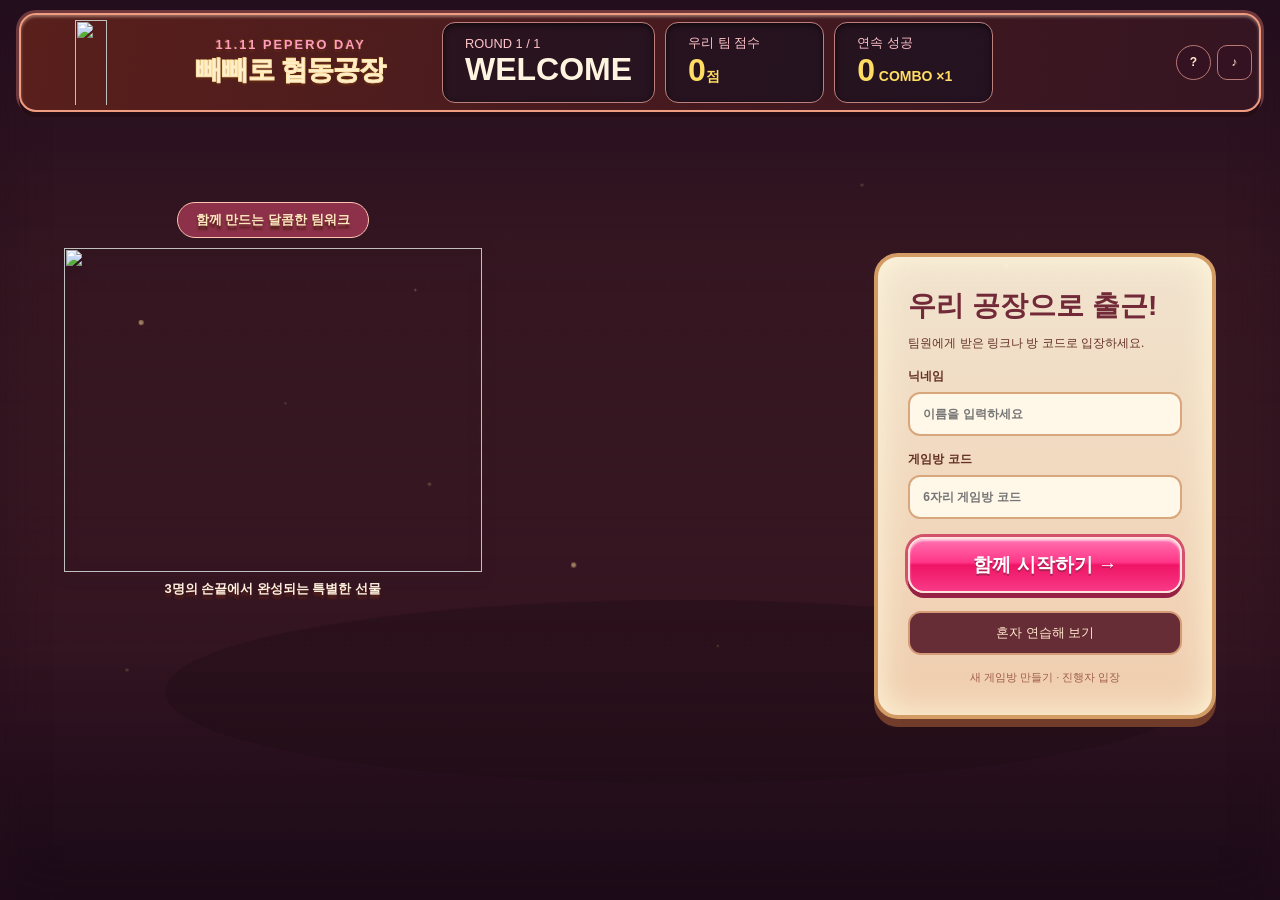
==== commit 3508f451: "Deploy multiplayer production performance improvements (19588a6a2f89)" ====
--- a/admin/index.html
+++ b/admin/index.html
@@ -1 +1 @@
-<!doctype html><html lang="ko"><head><meta charset="utf-8"><meta name="viewport" content="width=device-width,initial-scale=1"><title>빼빼로 협동공장</title><link rel="stylesheet" href="../style-58b0bebdd65b.css"></head><body><div id="root"></div><script>window.PEPERO_API_URL="https://qsarowamxhwhxdhzqxeh.supabase.co/functions/v1/pepero-game"</script><script type="module" src="../app-58b0bebdd65b.js"></script></body></html>+<!doctype html><html lang="ko"><head><meta charset="utf-8"><meta name="viewport" content="width=device-width,initial-scale=1"><title>빼빼로 협동공장</title><link rel="stylesheet" href="../style-19588a6a2f89.css"></head><body><div id="root"></div><script>window.PEPERO_API_URL="https://qsarowamxhwhxdhzqxeh.supabase.co/functions/v1/pepero-game"</script><script type="module" src="../app-19588a6a2f89.js"></script></body></html>
--- a/style-19588a6a2f89.css
+++ b/style-19588a6a2f89.css
@@ -0,0 +1,458 @@
+@import url('https://fonts.googleapis.com/css2?family=Gowun+Dodum&family=Noto+Sans+KR:wght@400;500;600;700;800;900&display=swap');
+
+.host-route .join-panel form,.host-route .join-panel .or,.host-route .join-panel .practice-button,.host-route .join-panel .admin-entry{display:none}.host-create-card{padding:25px 0 15px}.host-create-card p{line-height:2.6;color:#a88973;font-size:13px;margin-bottom:25px}.host-create-card a{display:block;text-align:center;font-size:11px;color:#bc8b77;margin:18px 0}.host-route .restore-link{margin-top:18px!important}
+:root{--pink:#ed628b;--brown:#55382e;--border:#f0e5dd}*{box-sizing:border-box}body{margin:0;color:var(--brown);background:#fcfaf6;font-family:'Noto Sans KR',sans-serif;font-size:13px}button,input,select{font:inherit}button{cursor:pointer;display:inline-flex;align-items:center;justify-content:center;gap:8px;border:0;background:none;color:inherit;transition:transform .15s,background .2s}button:hover{filter:brightness(.98);transform:translateY(-1px)}button:disabled{opacity:.45;cursor:not-allowed;transform:none}button:focus-visible,a:focus-visible{outline:3px solid #ed8bac;outline-offset:3px}input,select{border:1px solid #eadfd7;border-radius:9px;padding:11px 12px;background:#fffcfa;outline:none;width:100%;color:var(--brown)}input:focus,select:focus{border-color:var(--pink);box-shadow:0 0 0 3px #ed628b12}h1,h2,h3,p{margin:0}b,strong{font-weight:800}a{color:inherit;text-decoration:none}.sidebar{width:210px;position:fixed;inset:0 auto 0 0;padding:36px 23px 22px;background:#fffdf9;border-right:1px solid var(--border);display:flex;flex-direction:column;z-index:10}.brand{display:flex;align-items:center;gap:11px}.brand>b{font-family:'Gowun Dodum',sans-serif;font-size:23px;font-weight:900;letter-spacing:-1.3px;line-height:1.2}.brand>b>span{display:block;color:var(--pink);font-size:20px;letter-spacing:-.8px}.brand-mark{position:relative;width:45px;height:51px;background:#f9d6df;border-radius:12px;color:#dd5980;font-size:20px;display:grid;place-items:center;transform:rotate(-8deg);border:2px solid #fff;box-shadow:0 2px 0 #f1b6c8}.brand-mark span{position:absolute;color:#713c28;font-size:31px;top:19px}.side-divider{height:1px;background:var(--border);margin:30px 0 25px}.nav-label{font-size:9px;color:#b6a094;letter-spacing:1.3px;font-weight:700;padding-left:12px}nav{display:flex;flex-direction:column;gap:8px;margin-top:14px}nav button{padding:14px 13px;justify-content:flex-start;font-weight:600;color:#927e71;border-radius:10px;white-space:nowrap}nav button.active{background:#fce8ed;color:#d94e79;font-weight:800}nav button>svg:last-child:not(:first-child){margin-left:auto}.side-note{margin-top:auto;margin-bottom:50px;text-align:center;background:linear-gradient(#fff4ed,#ffefef);border:1px solid #f5e4dc;border-radius:14px;padding:22px 5px}.side-note>span{font-size:37px;display:block;transform:rotate(-14deg);margin-bottom:10px}.side-note>b{font-size:13px}.side-note p{font-size:11px;color:#a18c7b;line-height:1.9;margin:9px 0}.side-note>div{color:#e8a6b8;letter-spacing:8px}.side-bottom{font-size:10px;color:#978576;text-align:center}.side-bottom small{font-size:8px;display:block;margin-top:12px;letter-spacing:.5px;color:#c0ada0}.status-dot{width:6px;height:6px;background:#7eaf87;border-radius:50%;display:inline-block;flex-shrink:0;margin-right:4px}.status-dot.offline{background:#d3c6bf}.main-shell{margin-left:210px}.topbar{height:75px;display:flex;align-items:center;justify-content:space-between;padding:0 36px;border-bottom:1px solid var(--border);background:#fffdf9}.breadcrumb{display:flex;align-items:center;gap:12px;color:#ab9789;font-size:11px}.breadcrumb b{font-weight:600;color:#735449}.top-actions{display:flex;align-items:center;gap:16px}.date-pill{font-size:10px;font-weight:700;color:#ca7d89;background:#fff0f1;border-radius:20px;padding:6px 11px;display:flex;align-items:center;gap:7px}.icon-button{color:#9b8578;padding:4px}.profile{width:32px;height:32px;background:#f9e5dc;color:#ba7d6c;border-radius:50%;display:grid;place-items:center;font-size:20px}main{padding:30px 36px 15px;max-width:1700px;margin:auto}.page-heading{display:flex;justify-content:space-between;align-items:center;margin-bottom:25px;gap:15px}.eyebrow{font-size:9px;letter-spacing:1.8px;color:#c5907d;font-weight:700}h1{font-size:26px;letter-spacing:-1.3px;margin:7px 0 9px;font-weight:800}h1>span{color:#ed7493;font-size:22px;margin-left:5px}.page-heading p{color:#a18d7f;font-size:11px}.panel{border:1px solid var(--border);border-radius:15px;background:#fffefb;box-shadow:0 3px 8px #6f433003;overflow:hidden}.panel-title{display:flex;align-items:center;justify-content:space-between;font-size:14px;font-weight:800;gap:8px}.panel-title>span:first-child{display:flex;align-items:center;gap:8px}.panel-title svg{color:#d89088}.soft-tag{font-size:9px;color:#bb9480;font-weight:600;background:#fbf3e9;border-radius:20px;padding:5px 9px;white-space:nowrap}.landing-grid{display:grid;grid-template-columns:minmax(0,1.65fr) minmax(310px,1fr);gap:23px;margin-bottom:24px}.hero{height:292px;border-radius:16px;background:#fce0df;position:relative;overflow:hidden;border:1px solid #f4d5cc}.hero-copy{position:relative;padding:29px;z-index:2;width:54%;background:linear-gradient(90deg,#ffe8df 70%,transparent)}.season-tag{font-size:9px;padding:5px 9px;border:1px solid #e8b8aa;background:#ffefdf;border-radius:15px;color:#b3785d;font-weight:700;white-space:nowrap}.hero h2{font-family:'Gowun Dodum',sans-serif;font-size:47px;line-height:1.08;letter-spacing:-2.5px;margin:18px 0 10px;color:#673d2b;font-weight:900;text-shadow:2px 2px 0 #fff4d8;position:relative}.hero h2 strong{font-size:50px}.hero h2 i{position:absolute;font-size:26px;top:5px;left:157px;color:#e98a96;transform:rotate(15deg);text-shadow:none}.hero-copy p{font-size:12px;color:#8b5a47;font-weight:600}.hero-tags{display:flex;gap:6px;margin-top:12px;white-space:nowrap}.hero-tags>span{font-size:9px;padding:4px 7px;border-radius:5px;background:#fff8e8bb;color:#a17762}.hero-art{position:absolute;right:-2px;top:0;width:58%;height:100%;background-image:url('./reference.webp');background-size:auto 1070px;background-position:59% 0;background-repeat:no-repeat;mask-image:linear-gradient(90deg,transparent,black 17%);filter:saturate(.85)}.hero-ribbon{position:absolute;z-index:3;bottom:0;width:100%;background:#7e4939ec;color:#fff5e2;text-align:center;font-size:11px;font-weight:600;padding:9px}.hero-spark{position:absolute;z-index:3;color:#fff4b6;font-size:25px}.s1{right:23px;top:24px}.s2{right:32%;bottom:50px;font-size:35px}.stats-strip{display:flex;border:1px solid var(--border);border-radius:12px;background:#fffefb;margin-top:13px;padding:16px 7px;justify-content:space-around}.stats-strip>div{display:flex;align-items:center;gap:11px;padding:0 10px;border-right:1px solid var(--border);flex:1;justify-content:center}.stats-strip>div:last-child{border:0}.stats-strip svg{color:#d1a178;stroke-width:1.7;width:23px}.stats-strip>div:nth-child(2) svg{color:#e58f9f}.stats-strip span{font-size:9px;color:#ac9483}.stats-strip b{display:block;font-size:13px;margin-top:3px;color:#765444}.stats-strip small{font-size:9px;color:#b09a88;font-weight:400}.join-panel{padding:24px 26px 15px}.tiny-label{font-size:8px;letter-spacing:1.2px;color:#b1a088;font-weight:700}.join-panel h2{font-size:18px;letter-spacing:-.6px;margin-top:11px}.join-panel>p{font-size:10px;color:#ae9787;margin-top:6px}.join-panel form{margin-top:18px}.join-panel label{display:block;font-size:10px;font-weight:700;margin-bottom:12px}.join-panel label span{color:var(--pink)}.join-panel input{display:block;margin-top:6px;padding:11px 12px;font-size:11px;height:39px}.join-panel input::placeholder{color:#c5b4a7}.code-input{letter-spacing:.7px}.primary{background:linear-gradient(#f0799b,#eb5b88);border:1px solid #e95784;box-shadow:0 3px 0 #cc416b15;color:white;border-radius:9px;min-height:41px;padding:10px 17px;font-size:12px;font-weight:700}.primary:hover{background:#e75080}.wide{width:100%;justify-content:center}.primary.wide svg{margin-left:8px}.or{display:flex;gap:10px;align-items:center;color:#c0ac9c;font-size:9px;margin:13px 0 9px;justify-content:center}.or>span{flex:1;height:1px;background:var(--border)}.practice-button{width:100%;padding:9px;border:1px solid #f0d8cc;background:#fff7ec;border-radius:8px;font-size:11px;color:#ad7a58;font-weight:600}.practice-button>svg:last-child{margin-left:auto}.practice-button>svg:first-child{margin-right:auto}.admin-entry{font-size:9px;color:#b7a292;margin:11px auto 0;display:flex;gap:5px}.restore-link{font-size:8px!important;color:#b7a292;text-align:center;margin:5px 0 0!important;cursor:pointer}.restore-link input{display:none!important}.content-grid{display:grid;grid-template-columns:minmax(0,1fr) 310px;gap:23px;align-items:start}.guide{padding:22px}.guide>p{font-size:10px;color:#ac9685;margin-top:8px}.guide-steps{display:grid;grid-template-columns:repeat(3,1fr);gap:13px;margin-top:20px}.guide-step{position:relative;border:1px solid #f2e6d6;background:#fffaf0;border-radius:10px;padding:12px 12px 15px}.step-1{background:#fff4f1;border-color:#f3dfd7}.step-2{background:#fff2f5;border-color:#f4dce2}.step-number{position:absolute;top:10px;left:12px;color:#c28d5e;font-size:11px;font-weight:900;letter-spacing:1px}.step-1 .step-number{color:#ba8b73}.step-2 .step-number{color:#d78c9c}.step-illustration{height:92px;display:flex;align-items:center;justify-content:center;gap:8px;padding-top:8px}.step-illustration .stick-wrap{height:65px;width:23px;transform:rotate(-17deg)}.step-illustration .stick-wrap:nth-child(2){transform:rotate(17deg)}.step-illustration .gift-box{transform:rotate(-8deg);width:44px;height:65px}.choco-pot{font-size:40px;transform:rotate(-8deg)}.guide-step h3{font-size:13px;display:flex;align-items:center;gap:7px;white-space:nowrap;margin-bottom:7px}.guide-step h3 span{font-size:7px;letter-spacing:.6px;color:#c0a58d}.guide-step p{font-size:9px;line-height:1.9;color:#a58a77}.step-arrow{position:absolute;right:-17px;top:65px;border:1px solid #f3e3d9;background:#fffcf8;border-radius:50%;padding:4px;color:#d0a88d;z-index:2}.guide-details{padding-top:24px}.guide-details h3{margin:18px 0 8px;font-size:16px}.guide-details p{line-height:2;color:#927c70;max-width:800px}.event-banner{margin-top:20px;display:flex;align-items:center;padding:18px 24px;border-radius:13px;background:linear-gradient(105deg,#fff5db,#fff0d3 65%,#ffe7b6);border:1px solid #f3e3bf;position:relative;overflow:hidden;height:114px}.event-icon{font-size:33px;margin-right:18px}.event-banner span{font-size:9px;color:#bb9155}.event-banner h3{font-size:17px;color:#997039;margin:4px 0 7px;letter-spacing:-.5px}.event-banner p{font-size:9px;color:#b49669}.gold-sticks{display:flex;gap:10px;margin-left:auto;transform:rotate(24deg);margin-right:12px}.gold-sticks .stick-wrap{height:94px;width:22px}.ranking{padding:21px 20px 0}.live{display:inline-flex;align-items:center;gap:5px;color:#c28173;font-size:8px;letter-spacing:1px;font-weight:700}.live i{width:5px;height:5px;border-radius:50%;background:#ee7a92}.ranking .muted{color:#bba18c;font-size:9px;margin-top:11px;display:flex;justify-content:space-between}.rank-row{display:flex;align-items:center;gap:11px;padding:16px 0 12px;border-bottom:1px dashed #eee2d7;transition:all .4s}.rank-row:last-of-type{border:0}.medal{font-size:21px;width:24px;text-align:center;line-height:1;flex-shrink:0}.medal-3,.medal-4,.medal-5{font-size:14px;font-weight:700;color:#c2ad98}.rank-name{flex:1;min-width:0}.rank-name b{font-size:11px;display:flex;align-items:center;gap:5px;white-space:nowrap}.rank-name em{font-size:7px;font-style:normal;color:#dc6a8d;background:#fff0f4;padding:2px 4px;border-radius:4px}.rank-name small{font-size:8px;color:#b49d8a;display:block;margin:4px 0}.rank-name small>span{margin-left:7px}.rank-track{height:4px;background:#f4ede3;border-radius:8px;overflow:hidden;margin-top:6px}.rank-track i{display:block;background:#efcc81;height:100%;border-radius:8px;transition:width .5s}.rank-row:nth-of-type(4) .rank-track i{background:#e4ae9a}.rank-row:nth-of-type(n+5) .rank-track i{background:#d2c2b2}.rank-row>strong{font-size:15px;white-space:nowrap}.rank-row>strong>small{font-size:9px;font-weight:400;color:#ae9583;margin-left:3px}.ranking-foot{font-size:8px;color:#b09a88;background:#faf6ee;margin:15px -20px 0;padding:11px 8px;display:flex;align-items:center;justify-content:center;gap:7px}.my-team{background:#fff4f6;margin:0 -10px;padding-left:10px;padding-right:10px;border-radius:8px}.page-footer{display:flex;align-items:center;gap:5px;color:#bfaa98;font-size:9px;margin:26px 0 2px}.page-footer svg{color:#dca4a5}.page-footer>span{margin-left:auto;font-size:8px;letter-spacing:1px;color:#c8b7a6}
+.biscuit{height:100%;width:18px;margin:auto;border:1px solid #bd854c;background:linear-gradient(90deg,#dfa96b,#f4cd92 45%,#e8b777);border-radius:7px;position:relative;box-shadow:inset 2px 0 0 #ffe2ad,1px 2px 0 #9e6b3820}.biscuit.shape-1{width:26px}.biscuit.shape-2:before{content:'♥';position:absolute;top:-15px;left:-10px;font-size:38px;color:#e8b571;line-height:1;text-shadow:0 -1px #c89559}.biscuit.shape-3:before{content:'★';position:absolute;top:-14px;left:-10px;font-size:39px;color:#e8b571;line-height:1;text-shadow:0 -1px #c89559}.chocolate{position:absolute;top:0;left:-1px;right:-1px;border-radius:6px 6px 5px 5px;box-shadow:inset 2px 1px 1px #ffffff55;overflow:hidden}.chocolate span{position:absolute;font-size:9px;color:#ffbdc4;line-height:1}.chocolate span:nth-child(even){color:#fff4d9}.stick-wrap{height:95px;width:35px;position:relative;padding-top:8px;flex-shrink:0}.stick-wrap.small{height:41px;width:19px;transform:rotate(30deg);padding:0}.small .biscuit{width:9px;border-radius:4px}.small .biscuit:before{font-size:18px;left:-4px;top:-7px}.small .chocolate span{font-size:4px}.golden .biscuit{box-shadow:0 0 15px #ffd45c;background:linear-gradient(90deg,#db9b28,#ffe17c,#dba535)}.gold-stars{position:absolute;right:-9px;top:15px;color:#e6ad31;font-size:22px;animation:twinkle 1.4s infinite}.gift-box{width:47px;height:73px;border:1px solid #df82a3;background:linear-gradient(110deg,#ffd3e1,#ed88ab);border-radius:3px;box-shadow:5px 1px 0 #e98db0,6px 2px 0 #c1748c;position:relative;display:flex;flex-direction:column;align-items:center;justify-content:center;color:#ed6293;font-size:24px;flex-shrink:0;transform:rotate(-4deg)}.gift-box:before{content:'';height:100%;width:8px;background:#ffffff55;position:absolute;left:8px}.gift-box:after{content:'♡';position:absolute;top:4px;right:5px;font-size:13px;color:#fff3f0}.gift-box span{font-size:6px;letter-spacing:1px;color:#fff6ec;z-index:1}.box-1{background:linear-gradient(110deg,#ec8a94,#c73f58);border-color:#b84058;box-shadow:5px 1px 0 #ad354b,6px 2px 0 #8b293d;color:#ffe4d7}.box-2{background:linear-gradient(110deg,#ac7861,#5d342c);border-color:#6c4031;box-shadow:5px 1px 0 #4e3028,6px 2px 0 #3d241f;color:#f9b8bc}.box-3{background:linear-gradient(110deg,#fff2e3,#fff8ea);border-color:#e4bba4;box-shadow:5px 1px 0 #ebd5c6,6px 2px 0 #cfb49f;color:#ee99aa}.outline-button{border:1px solid #e9dace;border-radius:8px;background:#fffcf7;padding:9px 12px;font-size:11px;white-space:nowrap}.error-bar{display:flex;gap:10px;align-items:center;padding:12px 16px;background:#fff0ee;color:#c76353;border:1px solid #f0bdb3;border-radius:10px;margin-bottom:16px}.error-bar button{margin-left:auto}.toast{position:fixed;left:50%;bottom:35px;transform:translateX(-50%);z-index:90;background:#714534;color:#fff7e4;border:1px solid #8e6351;border-radius:15px;padding:17px 26px;box-shadow:0 10px 40px #613c3a30;font-size:14px;font-weight:700;display:flex;gap:12px;align-items:center;animation:pop .3s}.modal-backdrop{position:fixed;inset:0;background:#50362e55;backdrop-filter:blur(5px);z-index:80;display:grid;place-items:center;padding:20px}.mini-modal{position:relative;text-align:center;padding:35px;max-width:470px;width:100%;box-shadow:0 20px 70px #4a231b30}.mini-modal h2{font-size:23px;letter-spacing:-1px;margin:10px 0}.mini-modal p{color:#a48b7c;font-size:12px;line-height:1.9;margin:15px 0 22px}.mini-modal>.primary{margin-top:15px}.mini-modal small{display:block;color:#b3a090;margin-top:15px;font-size:10px}.modal-emoji{font-size:45px}.close{position:absolute;top:16px;right:16px;color:#baa595}.admin-key-note{padding:16px;background:#fff5e7;border-radius:8px;color:#aa8863;font-size:11px;line-height:1.9}.admin-key-note svg{display:inline;margin-right:5px}.loading{padding:40px;display:flex;justify-content:center;gap:15px;align-items:center}.loading button{text-decoration:underline}.spin{animation:spin 2s linear infinite}.game-status{display:flex;align-items:center;justify-content:space-between;background:#fff4eb;border:1px solid #efdaca;border-radius:12px;padding:15px 20px;margin-bottom:20px;gap:15px}.game-status>div:first-child{display:flex;align-items:center;gap:16px}.game-status b{font-size:14px}.status-metrics{display:flex;align-items:center;gap:25px}.status-metrics>span{display:flex;align-items:center;gap:7px;font-size:11px;color:#9d7d64}.status-metrics strong{font-size:22px;color:#724c34;font-variant-numeric:tabular-nums}.status-metrics .score strong{color:var(--pink);margin-left:5px}.last-chance{border:2px solid #e7b34b;background:#fff2ce;box-shadow:0 0 14px #f6c65140}.lobby-avatars{display:flex;justify-content:space-around;text-align:center;padding:30px 15px 35px;gap:15px}.lobby-avatars>div{flex:1}.lobby-avatars h3{font-size:15px;margin:12px 0 7px}.lobby-avatars small{color:#b8a08d;font-size:10px}.lobby-avatars em{display:block;font-size:10px;font-style:normal;color:#de6a8d;margin-top:8px}.lobby>.panel:first-child{padding:23px}.lobby .guide{border:0;box-shadow:none;padding:10px 0 0}.role-tag{font-size:10px;padding:5px 10px;border-radius:5px;background:#fff0d9;color:#bc8c53;display:inline-block}.role-tag.role-1{background:#fce5e1;color:#bf8673}.role-tag.role-2{background:#fce8ef;color:#d98ca2}.waiting-message{display:flex;align-items:center;justify-content:center;gap:8px;font-size:11px;color:#bb9273;padding:15px;border:1px dashed #e9d6c6;border-radius:10px;margin-bottom:15px}.avatar{height:100px;width:85px;position:relative;margin:0 auto 10px}.face{font-size:55px;position:absolute;top:18px;left:8px;line-height:1;z-index:2}.chef-hat{position:absolute;top:-3px;left:16px;font-size:57px;color:#fff7ed;line-height:1;text-shadow:0 -1px #d0a492,1px 0 #cfa394,-1px 0 #cfa394;z-index:3;transform:rotate(-8deg)}.chef-hat:after{content:'♥';position:absolute;color:#f294a8;font-size:16px;left:17px;top:14px}.apron{position:absolute;bottom:0;left:15px;width:55px;height:33px;border:1px solid #d2917d;background:#ffe3b9;border-radius:18px 18px 6px 6px;text-align:center;font-size:21px;color:#e17c8a;z-index:3}.role-1 .apron{background:#ffcad7}.role-2 .apron{background:#fff0e6}.working{animation:bob .65s infinite alternate}.play-grid{grid-template-columns:minmax(0,1fr) 290px;gap:19px}.conveyor-panel{padding:20px 20px 0}.stations{display:flex;justify-content:space-between;align-items:start;gap:12px;margin-top:23px;padding:0 4px 12px}.station{position:relative;flex:1;min-width:0;text-align:center}.station-label{display:flex;align-items:center;justify-content:center;gap:4px;background:#fff1de;font-size:10px;font-weight:700;padding:7px 5px;border-radius:6px;color:#a77b53;position:relative}.station:nth-child(2) .station-label{background:#fce8e0;color:#bb7e64}.station:nth-child(3) .station-label{background:#fce8ef;color:#c87791}.station-label>small{font-size:6px;color:#e96b8c;position:absolute;top:-5px;right:4px;background:#fff3f7;padding:1px 3px;border-radius:3px}.station .avatar{transform:scale(.85);height:86px;margin-top:6px;margin-bottom:2px}.station b{font-size:11px;display:block}.station>small{font-size:8px;display:block;color:#b69b83;margin:5px 0}.queue-badge{border:1px solid #ebdfd2;background:#faf5ed;border-radius:5px;padding:3px 8px;font-size:8px;color:#b19173;display:inline-block}.station-arrow{position:absolute;right:-13px;top:96px;font-size:26px;color:#e4c3a7}.finish-station{width:60px;align-self:center;text-align:center;padding-top:40px}.finish-station>div{font-size:36px}.finish-station b{display:block;font-size:11px}.finish-station>span{font-size:9px;color:#b9a08c}.belt{height:59px;margin:0 -20px;background:#e5ccad;position:relative;border-top:4px solid #c5a788;border-bottom:5px solid #bfa183;overflow:hidden}.belt-track{position:absolute;inset:0;background:repeating-linear-gradient(90deg,#f0ddc4 0 38px,#ceb79c 39px 42px);animation:belt 2s linear infinite}.rush .belt-track{animation-duration:.7s}.belt-product{position:absolute;top:4px;display:flex;align-items:end;gap:2px;transition:left .7s}.belt-product span{font-size:7px;color:#8b6b51}.workstation{margin-top:19px}.workstation>.panel-title{background:#fff7ef;padding:17px 20px;border-bottom:1px solid var(--border)}.nickname{font-size:10px;font-weight:500;color:#af8e74;display:flex;align-items:center;gap:6px}.work-content{display:grid;grid-template-columns:158px minmax(0,1fr);gap:21px;padding:20px}.order-card{background:#fff9ed;border:1px solid #efdfc7;border-radius:9px;overflow:hidden}.order-kicker{display:flex;align-items:center;justify-content:center;gap:7px;background:#f8e9cd;border-bottom:1px solid #eddbc0;font-size:11px;padding:10px;font-weight:800;color:#9b754d}.order-product{display:flex;gap:16px;height:125px;align-items:center;justify-content:center}.order-product>.stick-wrap{height:92px;width:25px;transform:rotate(-22deg)}.order-product .gift-box{width:36px;height:59px;transform:rotate(7deg);font-size:21px}.order-product .gift-box span{font-size:4px}.order-card dl{padding:0 12px;margin:0}.order-card dl>div{display:flex;justify-content:space-between;font-size:9px;border-bottom:1px dashed #eddfca;padding:7px 0;gap:8px}.order-card dt{color:#b49a7d}.order-card dd{font-weight:700;margin:0}.order-footer{padding:9px 5px;text-align:center;font-size:8px;color:#be9b73;margin-top:6px;background:#fcf1da}.gold-order{border-color:#dfb75b;box-shadow:0 0 12px #edd68a35}.gold-label{font-size:9px;color:#b78c24;background:#fff0bc;padding:5px;border-radius:5px;display:block;text-align:center}.work-controls h3{font-size:11px;font-weight:700;display:flex;gap:8px;align-items:center;margin:2px 0 14px;letter-spacing:-.3px}.work-controls h3 span{color:#df8b91;background:#fff0f2;padding:2px 5px;border-radius:4px;font-size:9px}.shape-options,.box-options{display:grid;grid-template-columns:repeat(4,1fr);gap:8px}.shape-options button,.box-options button{position:relative;display:flex;flex-direction:column;gap:7px;border:1px solid #eee1d1;border-radius:8px;background:#fffbf2;padding:14px 6px 10px;font-size:9px;color:#ac8969}.shape-options .stick-wrap{height:80px;width:28px;margin-bottom:5px}.shape-options button>svg{position:absolute;right:4px;top:5px;color:#de7d96}.shape-options button.selected,.box-options button.selected,.coat-options button.selected,.topping-options button.selected{border:1.5px solid #ee87a3;background:#fff2f5;color:#ce6182}.shape-options b{font-size:9px}.work-tip{display:flex;align-items:center;gap:6px;font-size:9px;background:#fcf6ed;color:#b89d82;padding:11px 9px;border-radius:6px;line-height:1.6;margin:15px 0}.work-tip>span{font-size:15px;color:#dba1a4}.work-controls>.primary{font-size:11px;min-height:39px}.timing{height:40px;background:#f2e4d4;position:relative;border:1px solid #e0c8ae;border-radius:8px;margin:20px 0 39px;overflow:visible}.timing>span{position:absolute;top:0;bottom:0;background:repeating-linear-gradient(45deg,#9dc299 0 7px,#b5d1ad 7px 14px);border-left:2px solid #81a67d;border-right:2px solid #81a67d}.timing i{position:absolute;top:-7px;width:5px;height:51px;background:#d75f82;border:2px solid #fff8ef;border-radius:4px;box-shadow:0 1px 3px #81413950;transform:translateX(-50%)}.timing b{position:absolute;font-size:9px;bottom:-24px;left:0;right:0;color:#ad8c73;font-weight:400;text-align:center}.empty-order{text-align:center;padding:25px 5px;color:#b3a18b;font-size:10px;min-height:252px}.empty-order svg{margin:20px auto;width:30px;height:30px;color:#d3c0a5}.empty-order p{margin-bottom:10px}.empty-order small{font-size:8px}.team-footer{display:flex;align-items:center;justify-content:space-between;gap:10px;margin-top:14px;padding:13px 15px;background:#fffdf9;border:1px solid var(--border);border-radius:10px}.team-footer>div{font-size:9px;color:#b59d87}.team-footer b{display:block;margin:5px 0 0 10px;font-size:9px;color:#ac917b;font-weight:500}.sos-button{font-size:10px;background:#fff0ed;border:1px solid #f0ccc2;border-radius:7px;color:#d47965;padding:9px 10px;font-weight:700;white-space:nowrap}.sos-button span{font-size:8px;padding-left:4px;font-weight:500;color:#c99380}.game-right>.panel{margin-bottom:17px}.game-right .rank-row{padding-top:12px;padding-bottom:10px}.combo-card{padding:20px;text-align:center;background:linear-gradient(130deg,#fff9ec,#fff0de)}.combo-card>span{font-size:10px;color:#b3936b}.combo-card>div:nth-child(2){font-size:11px;color:#c89957;margin:7px 0}.combo-card b{font-size:33px;color:#d89541;margin-right:3px}.combo-card p{font-size:8px;color:#b49a7e}.combo-dots{display:flex;justify-content:center;gap:5px;margin-top:12px}.combo-dots i{width:12px;height:7px;border-radius:2px;background:#efdfc7}.combo-dots .filled{background:#ecb956}.activity-card{padding:17px}.activity-card .panel-title{font-size:11px}.activity-card p{font-size:9px;color:#a98d73;line-height:1.8;padding:8px 0;display:flex;align-items:center;gap:6px;border-bottom:1px dashed #eee1d1}.activity-card p:last-child{border:0}.activity-card p>svg{color:#db91a2;flex-shrink:0}.coat-options,.topping-options{display:grid;grid-template-columns:repeat(4,1fr);gap:7px}.coat-options button,.topping-options button{display:flex;flex-direction:column;padding:8px 3px;border:1px solid #eddfd2;border-radius:8px;font-size:8px;gap:6px}.coat-options i{width:28px;height:28px;border:2px solid #ffffff88;border-radius:50%;box-shadow:0 0 0 1px #d5b9a3}.topping-options{margin-top:8px}.topping-options span{font-size:20px}.box-options button{font-size:8px;padding:16px 0 10px}.box-options .gift-box{width:28px;height:48px;margin-bottom:8px;font-size:17px}.box-options .gift-box span{font-size:3px}.drag-board{height:132px;position:relative;border:1px dashed #e4cdbb;background:#fff9f0;border-radius:9px;margin:12px 0 15px;touch-action:none;cursor:grab;display:flex;align-items:center;justify-content:space-between;padding:12px 20px 25px;user-select:none}.drag-start{width:35px;display:flex;justify-content:center;z-index:1;pointer-events:none}.drag-board .stick-wrap{height:70px;transform:rotate(90deg);margin-left:16px;pointer-events:none}.coat-track{position:absolute;top:42%;left:8%;right:8%;height:20px;border-radius:10px;border:2px solid #d9b191;pointer-events:none}.drag-board svg{position:absolute;inset:0;width:100%;height:100%;pointer-events:none;z-index:2}.drag-board small{position:absolute;bottom:8px;left:0;right:0;text-align:center;font-size:8px;color:#ba9980;pointer-events:none}.drag-board .gift-box{width:38px;height:65px;pointer-events:none;transform:none}.drag-arrow{font-size:34px;color:#ebc9ac}.support-popup{position:fixed;bottom:22px;right:28px;z-index:50;display:flex;align-items:center;gap:14px;background:#fff5ee;border:1px solid #efae97;box-shadow:0 10px 30px #a66e4725;border-radius:12px;padding:20px}.support-popup>svg{color:#d77d62}.support-popup b{font-size:12px}.support-popup p{font-size:10px;color:#ba967c;margin-top:6px}.support-popup .primary{font-size:11px}.jam-popup{bottom:110px}.pause-banner{position:fixed;top:76px;left:210px;right:0;text-align:center;display:flex;align-items:center;justify-content:center;gap:8px;padding:12px;background:#f9e9c2;color:#9d7939;z-index:40;font-size:13px;font-weight:700}.countdown-overlay{position:fixed;inset:0;background:#58372deb;z-index:70;color:#fff3db;display:flex;flex-direction:column;align-items:center;justify-content:center;backdrop-filter:blur(8px)}.countdown-overlay>span{font-size:20px}.countdown-overlay>b{font-size:160px;font-weight:900;line-height:1.4;color:#ffc0d1;text-shadow:0 9px 0 #e4658c}.countdown-overlay h2{font-size:19px;letter-spacing:5px}.practice-roles{display:flex;align-items:center;gap:8px;background:#f8f1e7;padding:10px 14px;border-radius:9px;margin-bottom:18px}.practice-roles>span{font-size:10px;margin-right:auto;color:#a28a73}.practice-roles button{font-size:10px;padding:7px 12px;background:#fffbf5;border:1px solid #e4d8c8;border-radius:6px}.practice-roles button.selected{background:#fbe1e9;border-color:#eda7bc;color:#cf6384}.round-end{text-align:center;padding:45px 20px;margin-top:20px}.round-end>span{font-size:45px}.round-end h2{font-size:20px;margin:20px 0 10px}.round-end p{font-size:12px;color:#aa8f77;margin-bottom:20px}.round-end>b{font-size:21px;color:#dc6b8b}.large-rank{max-width:950px;margin:auto}.board-top{display:flex;justify-content:space-between;align-items:center;margin-bottom:18px}.board-top h2{font-size:19px}.board-top h2 span{font-size:10px;margin-left:15px;color:#b69c86}.large-rank .rank-row{padding:20px 10px}.large-rank .rank-name b{font-size:19px}.large-rank .rank-name small{font-size:11px}.large-rank .rank-row>strong{font-size:30px}.large-rank .rank-track{height:8px}.board-mode .sidebar,.board-mode .topbar{display:none}.board-mode .main-shell{margin:0}.board-mode .large-rank{max-width:1250px}.board-mode .rank-row{padding:24px 15px}.board-mode .rank-name b{font-size:25px}.admin-grid{display:grid;grid-template-columns:1fr 265px;gap:20px;margin-bottom:20px}.admin-control,.admin-tools{padding:22px}.admin-buttons{display:flex;gap:10px;flex-wrap:wrap;margin:20px 0}.settings-row{display:flex;gap:12px;align-items:end;flex-wrap:wrap;border-top:1px solid var(--border);padding-top:20px}.settings-row label{font-size:10px;flex:1;min-width:95px;color:#ab9078}.settings-row input{display:block;margin-top:7px;padding:8px}.settings-row .check-label{display:flex;align-items:center;gap:5px;flex:0;white-space:nowrap;margin-bottom:10px}.check-label input{width:auto;margin:0;accent-color:var(--pink)}.manual-events{display:flex;gap:10px;align-items:center;border-top:1px solid var(--border);margin-top:20px;padding-top:17px;flex-wrap:wrap}.manual-events>span{font-size:10px;color:#b29980}.manual-events button{font-size:10px}.admin-tools h3{font-size:14px;margin-bottom:12px}.admin-tools p{font-size:10px;color:#ae947c;margin-bottom:17px}.admin-tools>button{display:flex;width:100%;font-size:10px;margin-bottom:10px}.danger-button{border:1px solid #eecac4;border-radius:8px;color:#c47565;padding:9px}.team-grid{display:grid;grid-template-columns:repeat(3,1fr);gap:18px}.admin-team{padding:18px}.team-card-head{display:flex;justify-content:space-between;margin-bottom:12px}.team-card-head span{font-size:9px;letter-spacing:1px;color:#be9d83}.team-card-head b{font-size:13px;color:var(--pink)}.admin-team>input{font-size:15px;font-weight:800;background:transparent;padding:7px 0;border:0;border-bottom:1px solid var(--border);border-radius:0}.team-slots>div{display:flex;align-items:center;gap:8px;margin:15px 0}.slot-icon{width:28px;height:28px;background:#fff0d6;display:grid;place-items:center;border-radius:8px;color:#b99365;font-size:11px;font-weight:700}.slot-icon.role-1{background:#fae5df;color:#c28b77}.slot-icon.role-2{background:#fce5ed;color:#cf849c}.team-slots>div>div{flex:1}.team-slots small{display:block;color:#b79c84;font-size:8px}.team-slots b{font-size:11px;display:block;margin-top:3px}.team-slots select{width:76px;padding:5px 2px;font-size:8px}.team-production{display:flex;justify-content:space-between;border-top:1px dashed #eddfd0;padding-top:12px}.team-production span{font-size:9px;color:#b49a80}.team-production b{color:#95724e;margin-left:2px}.admin-team>p,.admin-team details{font-size:9px;color:#b3967b;margin-top:10px}.admin-team details p{font-size:9px;padding:5px;border-bottom:1px solid #eee1d2}.admin-team summary{cursor:pointer}.ceremony{text-align:center;padding:40px;position:relative;background:radial-gradient(ellipse at top,#fff1db,transparent 70%),#fffdfa}.confetti{font-size:30px;letter-spacing:25px;color:#ed9caa;animation:twinkle 3s infinite;margin-bottom:20px}.ceremony h2{font-size:32px;letter-spacing:-1px;margin:15px 0 10px}.ceremony>p{font-size:12px;color:#b49b82}.podium{display:flex;align-items:end;justify-content:center;gap:20px;margin:45px 0 25px}.podium-card{width:230px;padding:25px 16px;border:1px solid #e6d6c3;background:#faf4e9;border-radius:15px;animation:reveal 1s both}.podium-card>span{font-size:55px;display:block}.podium-card>small{font-size:10px;color:#b49673;display:block;margin:12px 0}.podium-card h3{font-size:20px;letter-spacing:-.7px;margin-bottom:10px}.podium-card>b{font-size:32px;color:#b28b56;display:block}.podium-card>b small{font-size:11px}.podium-card>div{font-size:9px;color:#b69b7d;margin-top:10px}.place-0{padding-top:45px;padding-bottom:35px;background:linear-gradient(#fff1c8,#ffebbd);border-color:#e3bc60;box-shadow:0 0 40px #f9df9b35}.place-0>b{color:#c7952c}.special-awards{display:flex;justify-content:center;gap:15px;margin:30px 0}.special-awards>div{display:flex;flex-direction:column;align-items:center;gap:8px;background:#fff5ee;border:1px solid #eedccb;padding:17px 23px;border-radius:10px}.special-awards svg{color:#d9a167}.special-awards small{font-size:9px;color:#b69a7d}.special-awards b{font-size:12px}.all-results{max-width:650px;margin:30px auto 0;text-align:left}@keyframes belt{to{transform:translateX(42px)}}@keyframes bob{to{translate:0 -4px}}@keyframes twinkle{50%{opacity:.5;filter:brightness(1.2)}}@keyframes spin{to{rotate:360deg}}@keyframes pop{from{opacity:0;bottom:20px}}@keyframes reveal{from{opacity:0;transform:translateY(30px)}to{opacity:1;transform:translateY(0)}}
+@media(min-width:1500px){.sidebar{width:240px;padding-left:30px;padding-right:30px}.main-shell{margin-left:240px}main{padding:36px 45px}.topbar{padding:0 45px}.hero{height:330px}.hero-copy{padding:34px}.hero h2{font-size:56px}.hero h2 strong{font-size:60px}.hero-art{background-size:auto 1220px}.join-panel{padding:28px 32px}.join-panel form{margin-top:24px}.join-panel input{height:45px}.landing-grid{grid-template-columns:1.9fr 1fr}.content-grid{grid-template-columns:minmax(0,1fr) 350px}.guide-steps{gap:20px}.step-illustration{height:113px}.guide-step{padding:17px}.guide-step p{font-size:11px}.guide-step h3{font-size:15px}.ranking .rank-row{padding:20px 0 14px}.rank-name b{font-size:13px}.rank-name small{font-size:9px}.rank-row>strong{font-size:18px}.play-grid{grid-template-columns:minmax(0,1fr) 320px}.work-content{grid-template-columns:190px minmax(0,1fr);padding:25px;gap:25px}.shape-options .stick-wrap{height:105px}.order-product{height:150px}.work-controls h3{font-size:13px}.shape-options b{font-size:11px}.station .avatar{transform:scale(1);height:100px}.station-label{font-size:12px}.station b{font-size:13px}.station>small{font-size:10px}.pause-banner{left:240px}}
+@media(max-width:1200px){.sidebar{width:175px;padding:28px 15px}.main-shell{margin-left:175px}.brand>b{font-size:20px}.brand>b>span{font-size:18px}.topbar{padding:0 25px}main{padding:25px}.landing-grid{grid-template-columns:1.45fr 1fr;gap:18px}.hero-copy{padding-left:20px;width:59%}.hero h2{font-size:42px}.hero h2 strong{font-size:44px}.hero h2 i{left:140px}.hero-art{width:57%;background-position:58% 0}.hero-tags{gap:4px}.hero-tags>span{font-size:8px;padding:3px 5px}.join-panel{padding:23px 20px 15px}.join-panel h2{font-size:16px}.content-grid{grid-template-columns:minmax(0,1fr) 265px;gap:18px}.guide{padding:18px}.guide-step{padding-left:9px;padding-right:8px}.guide-step h3{font-size:11px;gap:4px}.guide-step h3 span{font-size:6px}.guide-step p{font-size:8px}.guide-steps{gap:11px}.ranking{padding:18px 16px 0}.rank-row{gap:8px}.ranking-foot{margin-left:-16px;margin-right:-16px}.play-grid{grid-template-columns:minmax(0,1fr) 250px;gap:15px}.work-content{grid-template-columns:135px minmax(0,1fr);gap:14px;padding:15px}.work-controls h3{font-size:10px}.shape-options,.box-options{gap:5px}.station-label{font-size:9px}.station-label>svg{width:12px}.finish-station{width:40px}.station .avatar{width:76px}.stations{gap:10px}.conveyor-panel{padding-left:15px;padding-right:15px}.panel-title{font-size:12px}.team-footer{padding:10px}.sos-button{font-size:9px}.admin-grid{grid-template-columns:1fr 220px}.admin-control,.admin-tools{padding:18px}.admin-buttons .outline-button,.admin-buttons .primary{font-size:10px;padding:9px}.team-grid{grid-template-columns:repeat(2,1fr)}.pause-banner{left:175px}}
+@media(max-width:1000px){.sidebar{width:78px;padding:26px 12px}.brand{justify-content:center}.brand>b,.side-note,.nav-label,.side-bottom{display:none}.brand-mark{width:41px}.side-divider{margin:24px 0}nav button{font-size:0;padding:15px;justify-content:center}nav button>svg:last-child:not(:first-child){display:none}nav button>svg{width:20px;flex-shrink:0}.main-shell{margin-left:78px}.page-heading h1{font-size:23px}.landing-grid{grid-template-columns:1.3fr 1fr}.hero-copy{padding-left:18px}.hero h2{font-size:37px}.hero h2 strong{font-size:41px}.hero h2 i{left:125px}.hero-copy p{font-size:10px}.season-tag{font-size:8px}.stats-strip>div{gap:6px;padding:0 6px}.stats-strip svg{width:18px}.stats-strip b{font-size:10px}.stats-strip small{font-size:7px}.pause-banner{left:78px}.play-grid{grid-template-columns:minmax(0,1fr) 230px}.station .avatar{scale:.85}.station-label{font-size:8px}.station-label svg{display:none}.station>small{font-size:7px}.work-content{grid-template-columns:115px minmax(0,1fr);gap:12px;padding:12px}.order-card dl{padding:0 8px}.order-card dl>div{font-size:8px}.order-product{gap:12px}.shape-options .stick-wrap{height:65px}.shape-options b{font-size:8px}.work-tip{font-size:8px}.team-footer>div{max-width:170px}.game-status{padding:13px}.status-metrics{gap:14px}.game-status b{font-size:11px}.admin-grid{grid-template-columns:1fr}.admin-tools{display:flex;align-items:center;gap:15px;flex-wrap:wrap}.admin-tools>button{width:auto;margin:0}.admin-tools h3,.admin-tools p{margin:0}}
+@media(max-width:800px){.landing-grid{grid-template-columns:1fr}.hero{height:300px}.hero-copy{padding:30px;width:55%}.hero h2{font-size:48px}.hero h2 strong{font-size:52px}.hero h2 i{left:170px}.hero-art{background-size:auto 1100px;background-position:59% 0}.join-panel{padding:25px}.join-panel form{display:flex;gap:12px;flex-wrap:wrap}.join-panel label{flex:1;min-width:150px;margin:0}.join-panel h2{font-size:20px}.content-grid{grid-template-columns:1fr}.game-right{display:grid;grid-template-columns:1fr 1fr;gap:15px}.game-right>.ranking{grid-row:span 2}.game-right>.panel{margin:0}.guide-step p{font-size:10px}.guide-step h3{font-size:14px}.guide-step h3 span{font-size:7px}.guide-step{padding:15px}.step-illustration{height:100px}.rank-name b{font-size:12px}.work-content{grid-template-columns:160px minmax(0,1fr);gap:20px;padding:20px}.shape-options .stick-wrap{height:85px}.order-card dl>div{font-size:10px}.work-controls h3{font-size:11px}.work-tip{font-size:10px}.shape-options b{font-size:10px}.station .avatar{scale:1;transform:scale(.9)}.station-label{font-size:11px}.station-label svg{display:block}.station>small{font-size:9px}.ceremony{padding:25px}.podium{gap:10px}.podium-card{width:31%;padding:20px 8px}.podium-card h3{font-size:16px}.podium-card>div{font-size:7px}.special-awards{gap:8px}.special-awards>div{padding:12px}.page-footer>span{display:none}}
+@media(max-width:550px){.sidebar{display:none}.main-shell{margin-left:0}.topbar{height:58px;padding:0 18px}.breadcrumb{font-size:9px;gap:7px}.date-pill{display:none}main{padding:20px 15px 12px}.top-actions{gap:13px}.page-heading{align-items:start;margin-bottom:20px}.page-heading h1{font-size:22px;line-height:1.45;letter-spacing:-1px}.page-heading p{font-size:10px;line-height:1.7}.eyebrow{font-size:7px;letter-spacing:1.5px}.page-heading>.outline-button{font-size:8px;padding:8px;flex-wrap:wrap;min-width:90px}.hero{height:280px}.hero-copy{padding:26px 20px;width:60%}.hero h2{font-size:43px}.hero h2 strong{font-size:47px}.hero h2 i{left:148px}.hero-art{width:57%;background-size:auto 1030px;background-position:58% 0}.hero-copy p{font-size:11px}.hero-ribbon{font-size:9px}.season-tag{font-size:8px}.hero-tags>span{font-size:7px}.stats-strip{padding:14px 4px}.stats-strip>div{gap:7px;padding:0 3px}.stats-strip svg{width:18px}.stats-strip b{font-size:10px}.stats-strip small{display:none}.stats-strip span{font-size:8px}.join-panel{padding:23px}.join-panel label{min-width:100%}.join-panel form{gap:14px}.guide{padding:16px}.guide .panel-title{font-size:12px}.soft-tag{font-size:7px;padding:4px 7px}.guide-steps{gap:8px}.guide-step{padding:13px 7px}.guide-step h3{font-size:11px;display:block;text-align:center}.guide-step h3 span{display:block;font-size:6px;margin-top:4px}.guide-step p{font-size:8px;text-align:center;line-height:1.8;letter-spacing:-.3px}.step-illustration{height:90px}.step-number{font-size:8px;left:8px;top:8px}.step-illustration .stick-wrap{height:58px;width:20px}.step-arrow{right:-12px;padding:2px}.step-arrow svg{width:12px;height:12px}.event-banner{padding:16px}.event-icon{font-size:25px;margin-right:10px}.event-banner h3{font-size:15px}.event-banner p{font-size:8px}.gold-sticks{margin-right:0;gap:4px}.gold-sticks .stick-wrap{height:74px;width:20px}.game-status{align-items:start;gap:8px;flex-direction:column}.game-status>div:first-child{gap:10px}.status-metrics{width:100%;justify-content:space-between}.status-metrics>span{font-size:10px}.status-metrics strong{font-size:20px}.lobby-avatars{padding:25px 0;gap:7px}.lobby-avatars .avatar{transform:scale(.8);width:75px;margin-bottom:0}.lobby-avatars h3{font-size:11px}.role-tag{font-size:8px;padding:4px 5px}.waiting-message{font-size:9px;padding:10px;line-height:1.8}.practice-roles{flex-wrap:wrap;justify-content:center}.practice-roles>span{width:100%;text-align:center}.practice-roles button{font-size:9px;padding:7px 10px}.stations{gap:9px;padding-left:0;padding-right:0;margin-top:19px}.station-label{font-size:9px;gap:2px}.station-label svg{display:none}.station .avatar{transform:scale(.75);height:80px;width:75px}.station b{font-size:9px}.station>small{font-size:7px}.queue-badge{font-size:7px;padding:3px 6px}.finish-station{width:32px;padding-top:53px}.finish-station>div{font-size:25px}.finish-station b{font-size:9px}.finish-station>span{font-size:8px}.station-arrow{font-size:20px;right:-11px;top:90px}.conveyor-panel{padding-left:12px;padding-right:12px}.conveyor-panel .panel-title{font-size:11px}.conveyor-panel .soft-tag{font-size:6px}.work-content{grid-template-columns:100px minmax(0,1fr);padding:12px;gap:12px}.order-kicker{font-size:9px;padding:8px 4px;gap:4px}.order-product{height:107px;gap:7px}.order-product>.stick-wrap{height:70px;width:20px}.order-product .gift-box{width:28px;height:48px}.order-card dl{padding:0 7px}.order-card dl>div{font-size:7px;padding:7px 0;gap:4px}.order-footer{font-size:6px;padding:8px 1px}.work-controls h3{font-size:9px;line-height:1.5;gap:5px;margin-bottom:12px}.shape-options{gap:4px}.shape-options button{padding:12px 2px 6px}.shape-options .stick-wrap{height:60px;width:20px}.shape-options .biscuit{width:12px}.shape-options .shape-1{width:16px}.shape-options b{font-size:7px}.shape-options .biscuit.shape-2:before{font-size:27px;top:-10px;left:-8px}.shape-options .biscuit.shape-3:before{font-size:28px;top:-10px;left:-8px}.work-tip{font-size:7px;padding:8px 6px;margin:11px 0;line-height:1.7}.work-controls>.primary{font-size:9px;min-height:36px;padding:8px 4px}.work-controls>.primary svg{width:12px}.timing{height:32px;margin:15px 0 35px}.timing i{height:43px}.timing b{font-size:8px}.coat-options,.topping-options,.box-options{gap:4px}.coat-options button,.topping-options button{font-size:6px;padding:6px 1px}.coat-options i{width:23px;height:23px}.topping-options span{font-size:17px}.box-options button{font-size:6px}.box-options .gift-box{width:20px;height:38px;font-size:14px}.box-options .gift-box span{font-size:2px}.drag-board{height:113px;padding:10px 13px 22px}.drag-board small{font-size:6px}.drag-board .gift-box{width:25px;height:48px;font-size:18px}.drag-board .gift-box span{font-size:4px}.drag-board .stick-wrap{height:50px}.drag-arrow{font-size:25px}.team-footer{gap:7px}.team-footer>div{font-size:7px;max-width:160px}.team-footer b{font-size:7px}.sos-button{padding:9px 7px;font-size:8px;gap:4px}.sos-button svg{width:13px}.game-right{display:block}.game-right>.panel{margin-bottom:15px}.ranking .rank-row,.game-right .rank-row{padding:14px 0}.team-grid{grid-template-columns:1fr}.admin-grid{gap:15px}.admin-tools{display:block}.admin-tools h3{margin-bottom:10px}.admin-tools p{margin-bottom:15px}.admin-tools>button{width:100%;margin-bottom:10px}.manual-events{gap:7px}.manual-events>span{width:100%}.manual-events button{font-size:8px;padding:8px}.settings-row label{font-size:9px}.admin-control{padding:16px}.admin-buttons{gap:7px}.admin-buttons .primary,.admin-buttons .outline-button{font-size:9px;padding:9px}.support-popup{left:15px;right:15px;bottom:15px;padding:14px;gap:10px}.support-popup b{font-size:10px}.support-popup p{font-size:8px}.support-popup .primary{font-size:9px;padding:9px;min-height:34px}.jam-popup{bottom:104px}.mini-modal{padding:30px 22px}.mini-modal h2{font-size:20px}.mini-modal p{font-size:11px}.pause-banner{left:0;top:58px;font-size:11px}.page-footer{font-size:8px;justify-content:center}.ceremony{padding:25px 14px}.ceremony h2{font-size:24px}.confetti{font-size:25px;letter-spacing:12px}.podium{gap:7px}.podium-card{padding:16px 4px}.podium-card>span{font-size:37px}.podium-card h3{font-size:11px}.podium-card>small{font-size:7px}.podium-card>b{font-size:24px}.podium-card>div{font-size:6px}.place-0{padding-top:35px;padding-bottom:30px}.special-awards>div{padding:12px 8px}.special-awards b{font-size:9px}.special-awards small{font-size:7px}.large-rank .rank-name b{font-size:15px}.large-rank .rank-row>strong{font-size:25px}.board-top h2{font-size:15px}.board-top h2 span{font-size:8px}.board-top .outline-button{font-size:9px}.round-end h2{font-size:16px}.round-end p{font-size:10px}.toast{min-width:270px;font-size:12px;padding:15px;bottom:25px}}
+@media(prefers-reduced-motion:reduce){*,*:before,*:after{animation:none!important;transition:none!important}}
+
+.factory-game{--pink:#ff3485;--cream:#fff0d0;--gold:#ffc762;position:relative;width:100%;height:100dvh;min-height:600px;overflow:hidden;background:#361822;color:var(--cream);font-family:'Malgun Gothic',sans-serif;isolation:isolate}.factory-game *{box-sizing:border-box}.factory-game button,.factory-game input{font:inherit}.factory-game button{cursor:pointer}.factory-game button:disabled{cursor:default;filter:grayscale(.6);opacity:.6}.factory-game button:focus-visible,.factory-game a:focus-visible{outline:3px solid #fff5a9;outline-offset:4px}.factory-game img{object-fit:contain;pointer-events:none;user-select:none}.fg-scene{position:absolute;inset:0;width:100%;height:100%;object-fit:cover;z-index:-3}.fg-vignette{position:absolute;inset:0;pointer-events:none;z-index:-2;box-shadow:inset 0 0 90px #250d1b99;background:linear-gradient(#150a1d60,transparent 30%,transparent 72%,#18081188)}.fg-top{height:11%;min-height:75px;position:absolute;top:1.4%;left:1.5%;right:1.5%;display:flex;gap:10px;align-items:stretch;padding:7px;border:2px solid #ef9c80;border-radius:17px;background:linear-gradient(110deg,#5e211be8,#351522eb);box-shadow:0 5px 0 #260c15,0 0 0 3px #6f383d, inset 0 2px 3px #ffdec56b;z-index:6}.fg-logo{color:#fff0cd;text-decoration:none;display:flex;flex-direction:column;justify-content:center;align-items:center;width:33%;text-shadow:0 3px #5c2516,-1px -1px #713718;white-space:nowrap}.fg-logo small{color:#ff9dbd;font-weight:900;font-size:clamp(10px,1vw,17px);letter-spacing:2px}.fg-logo strong{font-size:clamp(22px,2.7vw,48px);font-weight:1000;letter-spacing:-2px;-webkit-text-stroke:1px #ffe4a8}.fg-hud{border-radius:13px;border:1px solid #bc7f7c;background:#1d1121b8;box-shadow:inset 0 2px 6px #0009;padding:7px 22px;display:flex;justify-content:center;flex-direction:column;min-width:13%}.fg-hud small{font-size:clamp(11px,1vw,16px);color:#ffc4c9}.fg-hud strong{font-size:clamp(22px,2.5vw,44px);line-height:1.15;color:#fff4e0;font-variant-numeric:tabular-nums}.fg-hud em{font-size:14px;font-style:normal}.fg-score strong,.fg-combo strong{color:#ffdd62}.fg-tools{margin-left:auto;display:flex;align-items:center;gap:6px}.fg-tools button{color:#ffe9d2;background:#351221;border:1px solid #b87876;border-radius:50%;min-width:35px;height:35px;font-weight:bold;font-size:12px}.fg-tools button:last-child{border-radius:10px;padding:0 9px}.fg-stationbar{position:absolute;z-index:5;top:15%;left:22%;right:22%;display:flex;gap:8px}.fg-stationbar>div{display:flex;align-items:center;flex:1;min-width:0;background:#2b1725d6;border:1px solid #bc8b87;border-radius:14px;padding:5px 7px;box-shadow:0 4px 9px #180a1a88}.fg-stationbar>div.mine{border:2px solid #ffb1c4;background:#7c2942dc;box-shadow:0 0 18px #ff9ba755}.fg-stationbar img{width:42px;height:58px}.fg-stationbar span{display:flex;flex-direction:column;gap:4px}.fg-stationbar b{font-size:clamp(11px,.95vw,16px);color:#ffcee0}.fg-stationbar small{font-size:11px;white-space:nowrap}.fg-stationbar i{font-size:10px;font-style:normal;color:#b8e9bc;margin-left:auto}.fg-stationbar i.danger{color:#ff435d}.fg-order{position:absolute;top:26%;left:2%;width:16%;max-width:280px}.fg-parchment{background:linear-gradient(115deg,#fff2d9,#ffe4bc);border-radius:14px;border:3px solid #d6a578;color:#5b291e;box-shadow:0 5px 0 #813d29,0 8px 20px #1b0b1b55,inset 0 0 25px #fffbeb}.fg-parchment h3{margin:0;padding:14px 10px;border-bottom:1px dashed #c89970;font-size:clamp(12px,1.1vw,19px);text-align:center}.fg-parchment h3 b{color:#e55172}.fg-order-product{height:clamp(110px,20vh,240px);padding:14px;display:flex;justify-content:center}.fg-order-product img{max-width:90%;height:100%;filter:drop-shadow(4px 6px 3px #a9754c66);transform:rotate(20deg)}.fg-parchment dl{padding:0 12px 12px;margin:0}.fg-parchment dl>div{display:flex;justify-content:space-between;gap:5px;margin:7px 0;font-size:clamp(11px,.95vw,15px)}.fg-parchment dt{color:#b57b57;white-space:nowrap}.fg-parchment dd{margin:0;font-weight:900;text-align:right}.fg-parchment>p{padding:30px 14px;text-align:center;line-height:1.8}.fg-gold{display:block;text-align:center;color:#ae6804;font-size:13px;background:#ffd67d;padding:6px}.fg-team-tag{background:#401823db;padding:12px;margin-top:14px;border:1px solid #ba7b75;border-radius:12px;text-align:center;font-weight:bold;box-shadow:0 4px #1e0c19}.fg-team-tag small{display:block;margin-top:5px;font-weight:normal;color:#e7aaa9;font-size:12px}.fg-options{position:absolute;right:2%;top:26%;width:17%;max-width:300px;padding:10px;background:linear-gradient(#fce8c9f5,#f2cca5f5);border:3px solid #e0ab75;border-radius:14px;box-shadow:0 5px #783a29,0 8px 25px #1a091c66;color:#582821}.fg-options h3{font-size:clamp(13px,1.15vw,20px);margin:0 0 10px;text-align:center}.fg-option-grid{display:grid;grid-template-columns:1fr 1fr;gap:7px}.fg-option-grid button{display:flex;flex-direction:column;align-items:center;justify-content:center;gap:6px;border:2px solid #dfb68a;border-radius:10px;background:linear-gradient(#fff8e8,#f4dfbb);box-shadow:0 3px #c59972;color:#70372b;padding:8px 3px;font-weight:bold;font-size:clamp(10px,.9vw,14px)}.fg-option-grid button.selected,.fg-toppings button.selected{border-color:#ff3986;background:linear-gradient(#fff4ee,#ffc5d8);box-shadow:0 0 0 2px #ff94b9,0 4px #cb4b74}.fg-option-grid img{height:clamp(56px,11vh,124px);width:90%;filter:drop-shadow(3px 5px 2px #9f6b3b44)}.fg-coats img{height:7vh;transform:rotate(15deg)}.fg-toppings{display:grid;grid-template-columns:1fr 1fr;gap:6px;margin-top:10px}.fg-toppings button{background:#fff0d5;border:2px solid #d4a37b;color:#6c3828;padding:10px 2px;border-radius:8px;font-size:11px}.fg-boxes img{height:10vh}.fg-machine-label{position:absolute;left:34%;top:25%;display:flex;gap:10px;align-items:center;padding:7px 16px;border:1px solid #e9bb8d;border-radius:10px;background:#45242ad9;box-shadow:0 5px 12px #130b1d66}.fg-machine-label>span{font-size:24px;font-weight:900;color:#ffc35d}.fg-machine-label small{display:block;font-size:9px;letter-spacing:2px;color:#c78d8d}.fg-machine-label b{font-size:18px;color:#ffdfb8}.fg-machine-label i{font-style:normal;font-size:11px;background:#285b40;border:1px solid #7fbc73;padding:5px;border-radius:6px}.fg-machine-label i.active{animation:fg-light .6s infinite alternate;background:#a95320}.fg-action{position:absolute;z-index:5;bottom:16%;left:28%;right:27%;text-align:center}.fg-instruction{font-size:clamp(12px,1vw,18px);font-weight:bold;text-shadow:0 2px 3px #1d071a;background:#281121b8;display:inline-block;border-radius:15px;padding:7px 16px;margin-bottom:7px}.fg-meter,.fg-progress{position:relative;height:31px;border:3px solid #ffe1b6;border-radius:20px;background:linear-gradient(90deg,#fc3d69,#edab38 28%,#bcda3b 40%,#5ee281 50%,#ddce40 65%,#f13c82);box-shadow:0 0 0 3px #602635,inset 0 3px 5px #0006;margin:0 auto 12px;max-width:520px}.fg-meter>span{position:absolute;top:0;height:100%;background:#36dd6b;border-left:2px solid #f9ffda;border-right:2px solid #f9ffda;box-shadow:0 0 12px #caffb8}.fg-meter>i{position:absolute;top:-8px;width:5px;height:39px;background:#341b30;border:1px solid white;box-shadow:0 0 5px #fff;border-radius:3px;transform:translateX(-50%)}.fg-meter>b{position:absolute;top:3px;left:0;right:0;font-size:11px;color:#fff;text-shadow:0 1px 3px #250720;pointer-events:none}.fg-progress{background:#2f2737}.fg-progress>span{position:absolute;left:0;top:0;height:100%;background:linear-gradient(#90ef88,#1fa75b);border-radius:20px;transition:width .15s}.fg-progress b{position:relative;color:#fff;font-size:14px;line-height:25px;text-shadow:0 1px 2px #29131d}.factory-game .fg-pink{border:2px solid #ffe1dc;border-radius:16px;background:linear-gradient(#ff73b0 0%,#ff3588 45%,#ef1465 50%,#f83a87);box-shadow:0 5px #962144,0 0 0 3px #d3516d,inset 0 2px 2px #fff9;color:#fff;font-weight:900;padding:13px 25px;text-shadow:0 2px #a72554;font-size:19px}.factory-game .fg-pink:active{transform:translateY(3px);box-shadow:0 2px #962144,0 0 0 3px #d3516d}.fg-operate{min-width:260px;max-width:100%;position:relative}.fg-operate small{font-size:10px;margin-left:15px;color:#ffe4c1;letter-spacing:2px}.fg-drag{position:absolute;left:29%;right:29%;top:59%;height:13%;border:2px dashed #ffe9b99c;border-radius:25px;background:#33122355;touch-action:none;cursor:grab;z-index:4}.fg-drag svg{height:100%;width:100%;pointer-events:none}.fg-drag b{position:absolute;bottom:-21px;font-size:11px;left:0;right:0;text-align:center;color:#ffe2b8}.fg-bottom{position:absolute;left:1.5%;right:1.5%;bottom:1.8%;height:11%;min-height:72px;display:flex;gap:15px;align-items:center;padding:8px 16px;background:linear-gradient(#6a3025eb,#391725ed);border:2px solid #e3ad87;border-radius:17px;box-shadow:0 5px #250e1d,inset 0 1px #ffe5a566;z-index:7}.fg-production{width:45%;max-width:650px}.fg-production>small{font-size:12px;color:#ffd9b7}.fg-production>div{display:flex;gap:4px;margin-top:3px}.fg-production span{display:flex;align-items:center;gap:8px;background:#2e1524aa;border:1px solid #af775e;border-radius:8px;padding:2px 12px;flex:1}.fg-production img{height:37px;width:22px}.fg-production b{font-size:23px;color:#ffe4ae}.fg-production em{font-style:normal;font-size:11px;color:#f0b69d}.fg-practice{margin-left:auto;white-space:nowrap}.fg-practice small{display:block;font-size:10px;color:#e8ae9c;margin-bottom:5px}.fg-practice button,.fg-rank-button{background:#4a2028;border:1px solid #c4817a;color:#ffe8cc;border-radius:8px;padding:8px 10px;font-size:12px}.fg-practice button.selected{background:#c85573;color:#fff;border-color:#ffd8ae}.fg-rank-button{margin-left:auto}.fg-sos{height:100%;display:flex;align-items:center;gap:7px;padding:0 16px 0 0;background:linear-gradient(#ff6c9c,#dd154e);border:3px solid #ffcece;border-radius:20px;box-shadow:0 0 0 3px #a31e46,0 0 22px #ff547c55;color:#fff;font-size:28px;font-weight:1000}.fg-sos img{height:90%;width:60px}.fg-sos small{display:block;font-size:11px;font-weight:bold}.fg-entry{position:absolute;inset:18% 8% 13%;display:flex;justify-content:space-between;align-items:center;gap:30px}.fg-title-art{width:55%;text-align:center;text-shadow:0 4px 2px #541f19}.fg-title-art>span{background:#8c3149;border:1px solid #ffc4b3;border-radius:20px;padding:8px 18px;color:#ffe8be;font-weight:bold}.fg-title-art h1{font-size:clamp(55px,7vw,130px);line-height:1.02;letter-spacing:-6px;margin:25px 0 12px;color:#fff2c9;font-weight:1000;-webkit-text-stroke:2px #934c28;filter:drop-shadow(0 7px #3b1919)}.fg-title-art p{font-weight:bold;color:#fff1df}.fg-title-art>div{height:22vh;display:flex;justify-content:center;gap:10px}.fg-title-art img{height:100%;max-width:30%;filter:drop-shadow(0 5px 6px #260f1d88)}.fg-join{width:34%;max-width:440px;min-width:300px;background:linear-gradient(#fff2dced,#ffdcb9ed);padding:30px;border:4px solid #d49c65;border-radius:24px;color:#633025;box-shadow:0 8px #713c2a,inset 0 0 35px #fff8dc}.fg-join h2{font-size:28px;margin:0 0 8px;color:#722a38}.fg-join p{font-size:12px;line-height:1.7}.fg-join label{display:block;font-size:12px;font-weight:bold;margin-top:15px}.fg-join input{display:block;width:100%;padding:13px;margin-top:7px;border:2px solid #d9a77d;border-radius:12px;background:#fff7e8;color:#70382f}.fg-join button{width:100%;margin-top:18px}.fg-secondary{background:#672d36;color:#ffe7cc;border:2px solid #d59b77;padding:11px;border-radius:13px;font-weight:bold}.fg-join a{display:block;text-align:center;color:#9f5e4a;font-size:11px;margin-top:15px}.fg-lobby{position:absolute;inset:27% 15% 17%;text-align:center;background:#281323bb;border:2px solid #cf9981;border-radius:24px;padding:20px}.fg-roomcode{font-size:15px}.fg-roomcode b{font-size:27px;letter-spacing:4px;margin:0 15px;color:#ffb4ca}.fg-roomcode span{background:#742d46;padding:7px 12px;border-radius:9px}.fg-lobby h1{font-size:28px;margin:14px}.fg-lobby-chefs{display:flex;justify-content:center;gap:10%;height:65%}.fg-lobby-chefs>div{display:flex;flex-direction:column;align-items:center;gap:5px;min-width:15%}.fg-lobby-chefs img{height:65%;max-width:100%;min-height:120px}.fg-lobby-chefs b{color:#ffb6ce;font-size:13px}.fg-lobby-chefs strong{font-size:19px}.fg-lobby-chefs small{font-size:11px;color:#c9e4b6}.fg-lobby>p{font-size:13px}.fg-center-message{position:absolute;inset:45% 20%;text-align:center;font-size:30px}.fg-rank{position:absolute;z-index:12;right:2%;top:25%;width:29%;max-width:430px;background:#fff0d6f5;color:#632f29;border:3px solid #c99168;border-radius:15px;box-shadow:0 7px #6c322b;padding:12px}.fg-rank h3{margin:0 0 14px;display:flex;justify-content:space-between}.fg-rank h3 button{border:0;background:none;font-size:23px;color:#803a3e}.fg-rank>div{display:flex;gap:15px;align-items:center;padding:13px 8px;border-bottom:1px solid #d4a580}.fg-rank>div.mine{background:#ffc2d7;border-radius:9px}.fg-rank>div>b{font-size:25px;color:#c8852f}.fg-rank span{flex:1;font-weight:bold}.fg-rank small{display:block;font-weight:normal;font-size:10px;margin-top:5px}.fg-rank strong{font-size:22px}.fg-overlay{position:absolute;z-index:30;inset:0;background:#1d0b23bd;backdrop-filter:blur(6px);display:flex;align-items:center;justify-content:center;flex-direction:column}.fg-dialog{position:relative;width:500px;max-width:90%;padding:35px;background:linear-gradient(#fff0d9,#efc69b);border:4px solid #bf895f;border-radius:25px;text-align:center;color:#622b2a;box-shadow:0 8px #6d2b2b}.fg-dialog h2{font-size:26px}.fg-dialog>img{height:150px;margin:auto}.fg-dialog p{line-height:1.9;font-size:14px}.fg-dialog .fg-meter{margin:25px auto}.fg-close{position:absolute;right:12px;top:8px;background:none;border:0;font-size:28px;color:#71362c}.fg-toast{position:absolute;z-index:20;top:24%;left:50%;transform:translateX(-50%);background:#5c2435f0;border:2px solid #ffdda5;color:#fff0c9;font-weight:bold;padding:12px 24px;border-radius:30px;max-width:70%;text-align:center;box-shadow:0 4px 20px #2e1028aa;pointer-events:none}.fg-feedback{position:absolute;z-index:9;top:43%;left:48%;transform:translate(-50%,-50%);font-size:clamp(35px,5vw,90px);font-weight:1000;font-style:italic;color:#ffe25b;-webkit-text-stroke:2px #99421b;text-shadow:0 5px #6b291f,0 0 25px #ffbc58;animation:fg-pop 1.7s both;pointer-events:none;white-space:nowrap}.fg-feedback.fail{color:#ffacc9;-webkit-text-stroke:1px #8a294a}.fg-feedback small{display:block;font-size:40px;color:white;text-align:center}.fg-combo-pop{position:absolute;left:40%;top:35%;font-size:45px;color:#ffdf50;font-weight:1000;animation:fg-pop 1.7s both;pointer-events:none;text-shadow:0 3px #68231f}.fg-event{position:absolute;top:22%;left:25%;right:25%;text-align:center;z-index:8;padding:7px 15px;border:2px solid #ffba81;border-radius:20px;font-weight:bold;box-shadow:0 0 20px #ff453f77;font-size:15px}.fg-red{background:#c41d3ce8;color:#fff5d5;animation:fg-light .7s infinite alternate}.fg-golden{background:#7e4618e8;color:#ffe26e;top:31%}.fg-finale{box-shadow:inset 0 0 100px #ffce4977}.fg-rush:after{content:'';position:absolute;inset:0;pointer-events:none;border:9px solid #ff335b55;animation:fg-light .5s infinite alternate;z-index:15}.fg-support{position:absolute;z-index:18;right:22%;bottom:30%;display:flex;gap:12px;align-items:center;padding:15px;border:3px solid #ffb5ba;border-radius:20px;background:#7d243de8;box-shadow:0 0 35px #ff528477;animation:fg-support-in .3s}.fg-support img{width:70px;height:90px}.fg-support p{margin:6px 0;font-size:12px}.fg-support .fg-pink{font-size:14px}.fg-countdown strong{font-size:180px;color:#ffe49d;text-shadow:0 7px #982951}.fg-countdown h2{font-size:38px}.fg-notice{position:absolute;z-index:40;top:14%;left:20%;right:20%;padding:12px;border:2px solid #ffabb6;border-radius:12px;background:#a82545f0;text-align:center;font-size:14px}.fg-notice button{margin-left:15px;background:#54182e;color:#fff;border:1px solid #ff9eb9;border-radius:6px}.fg-results{position:absolute;inset:27% 15% 17%;text-align:center;background:#35162adb;border:3px solid #e3ad76;border-radius:25px;padding:15px}.fg-results h1{color:#ffdd80;font-size:34px;margin:5px}.fg-results p{font-size:13px}.fg-podium{display:flex;justify-content:center;align-items:end;height:65%;gap:15px}.fg-podium>div{display:flex;flex-direction:column;align-items:center;padding:10px 20px;background:linear-gradient(#ffe7a3,#c98d38);border:3px solid #ffe7bf;border-radius:20px 20px 0 0;color:#5c2e27;min-width:22%;height:80%}.fg-podium>div.place-0{height:100%;background:linear-gradient(#ffe8a9,#e9a629)}.fg-podium img{height:50%;max-width:130px}.fg-podium b{font-size:30px}.fg-podium strong{font-size:14px}.fg-podium em{font-size:24px;font-style:normal;color:#c83c4c;font-weight:900}.fg-results>.fg-pink{position:absolute;bottom:12px;right:15px;font-size:13px;padding:9px 15px}@keyframes fg-pop{0%{opacity:0;scale:.5}18%{opacity:1;scale:1.15}30%{scale:1}80%{opacity:1}100%{opacity:0;translate:0 -45px;scale:1.05}}@keyframes fg-light{to{filter:brightness(1.4)}}@keyframes fg-support-in{from{transform:translateY(30px);opacity:0}to{transform:translateY(0);opacity:1}}@media(max-width:1100px){.fg-top{gap:5px}.fg-hud{padding:7px 12px}.fg-logo strong{letter-spacing:-1px}.fg-stationbar{left:20%;right:20%}.fg-stationbar img{width:27px;height:42px}.fg-stationbar i{display:none}.fg-machine-label{top:27%;left:33%;padding:5px 10px}.fg-machine-label b{font-size:14px}.fg-machine-label i{display:none}.fg-order{width:17%;top:27%}.fg-options{width:18%;padding:8px;top:27%}.fg-team-tag{font-size:12px;padding:8px}.fg-action{left:25%;right:25%;bottom:17%}.fg-bottom{gap:7px;padding:7px}.fg-production{width:45%}.fg-production span{padding:3px 5px;gap:4px}.fg-production em{font-size:9px}.fg-practice button{padding:7px 5px;font-size:10px}.fg-sos{padding-right:8px;font-size:21px}.fg-sos img{width:38px}.fg-sos small{font-size:9px}.fg-rank-button{font-size:10px;padding:7px}.fg-join{padding:22px}.fg-lobby-chefs{gap:7%}.fg-top .fg-combo{min-width:10%}.fg-combo em{display:block;font-size:9px}.fg-tools{gap:3px}.fg-tools button{min-width:27px;height:29px;font-size:10px}}@media(max-width:760px){.factory-game{min-height:540px;min-width:680px}.fg-entry{inset:18% 4% 12%;gap:10px}.fg-join{min-width:270px;padding:15px}.fg-title-art h1{font-size:62px}.fg-join h2{font-size:22px}.fg-join input{padding:9px}.fg-top{min-height:65px}.fg-logo{width:29%}.fg-logo strong{font-size:20px}.fg-hud strong{font-size:22px}.fg-hud{padding:7px}.fg-tools button:last-child{display:none}.fg-stationbar{top:16%}.fg-machine-label{display:none}.fg-order{top:28%}.fg-parchment h3{padding:9px 3px}.fg-order-product{height:110px}.fg-options{top:28%}.fg-option-grid img{height:60px}.fg-instruction{font-size:10px}.fg-operate{min-width:220px}.fg-production span{padding:2px 4px}.fg-production em{display:none}.fg-team-tag small{font-size:10px}.fg-option-grid button{font-size:10px}.fg-sos img{display:none}.fg-sos{padding:5px 10px}.fg-lobby{inset:28% 9% 17%}.fg-results{inset:28% 9% 17%}}
+@media(prefers-reduced-motion:reduce){.factory-game *{animation-duration:.001ms!important;transition-duration:.001ms!important}}
+
+/* Final art pass: raster logo and animated character rigs. */
+.fg-logo{flex-direction:row;gap:8px}.fg-logo>img{height:105%;width:28%;max-width:115px}.fg-logo>span{display:flex;flex-direction:column;align-items:center}.fg-logo strong{font-size:clamp(18px,2.1vw,36px);letter-spacing:-1px}.fg-main-logo{height:36vh!important;max-width:100%!important;width:100%;filter:drop-shadow(0 10px 15px #280c1b99)}.fg-title-art>span{display:inline-block;margin-bottom:10px}.fg-title-art>div{height:18vh}.fg-entry{inset:16% 8% 8%}.fg-title-art>p{margin:5px 0 10px}.fg-golden-order{background:linear-gradient(#b47720,#7e431f);color:#ffe7a0;box-shadow:0 0 30px #ffcf6677}.fg-lobby-chefs img{animation:fg-chef-idle 3s ease-in-out infinite}.fg-lobby-chefs>div:nth-child(2) img{animation-delay:-1s}.fg-lobby-chefs>div:nth-child(3) img{animation-delay:-2s}@keyframes fg-chef-idle{50%{transform:translateY(-5px) rotate(1deg)}}
+
+.fg-mini-rank{position:absolute;right:2%;bottom:16%;width:17%;max-width:300px;border:1px solid #c99175;background:#351a2bd9;border-radius:12px;padding:9px;box-shadow:0 4px #1e101d}.fg-mini-rank>b{display:block;font-size:12px;color:#ffc6cf;border-bottom:1px solid #b87a6e;padding-bottom:5px}.fg-mini-rank>div{display:flex;gap:6px;align-items:center;font-size:11px;margin-top:5px}.fg-mini-rank img{height:22px;width:23px}.fg-mini-rank span{flex:1;overflow:hidden;white-space:nowrap;text-overflow:ellipsis}.fg-mini-rank strong{color:#ffdc6f}.fg-rank>div>b img{width:40px;height:40px}.fg-podium .fg-podium-medal{position:absolute;width:40px;height:40px;top:49%;right:5px}.fg-podium>div{position:relative}.fg-event>img{height:23px;width:20px;vertical-align:middle;transform:rotate(25deg);margin-right:6px}.fg-sos>img{width:55px;height:100%}.fg-meter>i{transition:left .075s linear}@media(max-height:760px){.fg-mini-rank{padding:6px;bottom:16%;max-height:100px}.fg-mini-rank>b{font-size:10px;padding-bottom:2px}.fg-mini-rank>div{font-size:10px;margin-top:2px}.fg-mini-rank img{height:17px}.fg-option-grid img{height:9vh}.fg-options{max-height:44%;overflow:auto}.fg-parchment dl>div{margin:5px 0}}
+
+.fg-action{pointer-events:none}.fg-action button{pointer-events:auto}.factory-game{user-select:none}.factory-game input{user-select:text}.fg-drag{top:54%;height:12%}.fg-options .fg-coats img{height:6vh}.fg-coats button{padding:5px 2px}.fg-toppings button{padding:7px 2px}.fg-options:has(.fg-coats){overflow:visible}.fg-options:has(.fg-coats) h3{font-size:clamp(11px,1.1vw,17px)}
+
+.fg-share-input{width:100%;padding:12px;margin:8px 0 22px;color:#692b34;background:#fff4df;border:2px solid #d7a278;border-radius:10px;font-size:12px;user-select:text}
+
+.factory-game img[src$="product-8.webp"]{filter:hue-rotate(70deg) saturate(.7)}
+
+/* Flexible event capacity: scroll only the roster, preserving play controls. */
+.fg-rank{max-height:58%;overflow-y:auto;overscroll-behavior:contain}.participant-admin{margin:18px 0}.participant-admin>input{width:100%;padding:10px;border:1px solid #c89478;border-radius:9px}.participant-roster{max-height:360px;overflow:auto;margin:12px 0}.participant-roster>div{display:flex;gap:12px;align-items:center;padding:9px;border-bottom:1px solid #caa48a55}.participant-roster b{flex:1}.participant-roster button,.participant-admin [role=alert] button{padding:6px 12px;margin-left:6px;border:1px solid #c28e74;border-radius:8px}.formation-teams{max-height:65vh;overflow-y:auto;overscroll-behavior:contain}.formation-board.formation-expanded .formation-teams{max-height:70vh}.participant-roster small{min-width:100px}@media(max-width:700px){.participant-roster>div{flex-wrap:wrap}.participant-roster small{min-width:0}}
+
+.fg-mini-rank{max-height:29%;overflow:auto}.team-gap em{color:#ffb5d2;font-size:13px;margin:0 5px;animation:fg-pop 4s both}
+
+.formation-overview{display:grid;grid-template-columns:repeat(6,minmax(0,1fr));gap:6px;margin:12px 0}.formation-overview>div{background:linear-gradient(#6a3040,#38202d);border:1px solid #cfa16b;border-radius:9px;color:#ffe3ae;padding:9px}.formation-overview b,.formation-overview small{display:block}.formation-overview small{font-size:10px;margin-top:4px;color:#f2bfc9}@media(max-width:1000px){.formation-overview{grid-template-columns:repeat(4,minmax(0,1fr))}}@media(max-width:600px){.formation-overview{grid-template-columns:repeat(2,minmax(0,1fr))}}
+.formation-teams{grid-auto-rows:max-content;align-content:start}.formation-team{align-self:start}.formation-heading,.formation-summary{flex-wrap:wrap}.formation-summary{justify-content:flex-start}.formation-settings{min-width:0}
+
+/* Keep large-screen compositing light; gameplay indicators retain their own animation. */
+.factory-game .fg-overlay{backdrop-filter:none}.factory-game .fg-vignette{box-shadow:inset 0 0 45px #250d1b80}
+
+/* Give the entry artwork and form separate columns. */
+.fg-entry-machine{display:none}
+@media(min-width:1000px){
+ .fg-entry{inset-inline:5%;display:grid;grid-template-columns:minmax(0,1.1fr) minmax(0,.9fr) minmax(280px,.9fr);gap:clamp(12px,2vw,36px)}
+ .fg-entry .fg-title-art,.fg-entry .fg-join{width:100%;min-width:0;box-sizing:border-box}
+ .fg-entry-machine{display:block;width:100%;height:auto;max-height:60vh;object-fit:contain;filter:drop-shadow(0 12px 14px #27101d80);pointer-events:none}
+}
+
+.formation-teams.formation-single{grid-template-columns:minmax(0,540px);justify-content:center}
+.formation-team-name{display:grid;gap:6px;margin:0 10px 10px;padding:10px 12px;border:1px solid #e1ac87;border-radius:12px;background:#fff1dc;color:#60332c}
+.formation-team-name>label{font-size:13px;font-weight:800}
+.formation-team-name>div{display:flex;gap:8px}
+.formation-team-name input{flex:1;min-width:0;padding:8px 10px;border:1px solid #d49a7b;border-radius:8px;background:#fffaf3;color:#512c29}
+.formation-team-name button{padding:8px 14px;border-radius:8px;background:#a92d58;color:#fff;font-weight:800;white-space:nowrap}
+.formation-team-name button:disabled{opacity:.55}
+.formation-team-name>small{color:#74463c}
+
+.pack-line{position:absolute;z-index:8;left:25%;right:25%;top:43%;bottom:15%;border:2px solid #d5a176;border-radius:20px;background:linear-gradient(#321b2ad9,#532233eb);box-shadow:0 5px #240d21;padding:12px;text-align:center;display:flex;flex-direction:column;gap:7px}.pack-guide{display:flex;flex-direction:column;gap:5px;font-size:12px;color:#ffe0a4}.pack-guide span{color:#ffcada;font-size:11px}.pack-incoming{position:relative;min-height:75px;flex:1;border:2px solid #77526a;border-radius:14px;background:repeating-linear-gradient(100deg,#342b37 0 40px,#4c3f4d 42px 46px);display:flex;align-items:center;justify-content:center;overflow:hidden}.pack-incoming>small{position:absolute;left:10px;top:7px;font-size:11px;color:#fff1c8}.pack-product{border:0;background:transparent;color:#fff0ce;display:flex;align-items:center;gap:8px;touch-action:none;padding:0 10px;z-index:2;animation:pack-arrive 1s ease-out}.pack-product img{width:65px;height:85px;transform:rotate(65deg);filter:drop-shadow(0 5px 4px #13091488)}.pack-product>b{font-size:12px}.pack-current-box{position:absolute;right:8px;bottom:6px;font-size:10px;color:#ffd5ba}.pack-current-box em{display:block;font-style:normal;color:#ffb3c2;font-weight:bold}.pack-current-box strong{color:#fff0ac}.pack-bins{display:grid;grid-template-columns:repeat(3,1fr);gap:10px;min-height:85px}.pack-bins button{position:relative;border:2px solid #cf9e76;border-radius:13px;background:linear-gradient(#fff0d9,#ebc095);color:#6b2b31;display:flex;flex-direction:column;align-items:center;padding:5px;transition:transform .15s;touch-action:manipulation}.pack-bins button:hover{transform:translateY(-5px);border-color:#ff58a1;box-shadow:0 0 18px #ff99bf88}.pack-bins img{height:65px;width:85px}.pack-bins b{font-size:13px}.pack-bins small{font-size:10px}.pack-line>p{margin:0;color:#ffcfb8;font-size:10px}.pack-empty{justify-content:center;align-items:center;top:51%;bottom:18%;background:#351b2be8}.pack-empty>b{font-size:22px;color:#ffe3a2}.pack-empty>p{font-size:13px;line-height:1.8}.pack-empty>small{font-size:11px;line-height:1.8;max-width:90%}.pack-empty .fg-pink{padding:9px 18px;font-size:14px}.pack-line.is-dragging{border-color:#ffe38a;box-shadow:0 0 30px #ffcf7888}.pack-line.is-dragging .pack-bins button{box-shadow:0 0 15px #ffb15f88}.arcade-personal{position:absolute;z-index:8;top:15%;left:2%;width:17%;padding:9px;border:1px solid #ca9c7e;border-radius:12px;background:#3a1d30d9;display:flex;flex-direction:column;gap:4px}.arcade-personal span{font-size:12px}.arcade-personal span>b{float:right;color:#ffe486;font-size:20px}.arcade-personal small{font-size:10px;color:#f4bccc}.arcade-personal button{font-size:10px;color:#ffdda3;background:#703346;border:1px solid #c18c81;border-radius:6px;padding:5px}.arcade-darkness{position:absolute;inset:0;background:#08091fd9;z-index:2;pointer-events:none;animation:blackout-flicker 1s}.arcade-event,.arcade-boss{position:absolute;left:20%;top:31%;width:23%;z-index:14;background:#482135ed;border:2px solid #ffba91;border-radius:18px;padding:13px;box-shadow:0 7px #271022,0 0 25px #ff569344;color:#ffe6be;text-align:center}.arcade-event h3,.arcade-boss h3{margin:0 0 7px;font-size:17px}.arcade-event em,.arcade-boss em{font-style:normal;font-size:12px;color:#ffb4c9}.arcade-event p{font-size:11px;line-height:1.6;margin:5px}.arcade-event button,.arcade-mission button,.arcade-boss button{color:#fff4df;border:2px solid #ffd0cc;border-radius:10px;background:linear-gradient(#ff6ea6,#e52670);padding:8px 12px;font-size:12px;font-weight:bold;box-shadow:0 3px #7c2147;touch-action:manipulation}.arcade-prize{height:90px;width:100px}.arcade-announcement{position:absolute;z-index:22;top:33%;left:50%;translate:-50% 0;color:#ffe89b;font-size:clamp(25px,4vw,65px);font-weight:1000;white-space:nowrap;text-shadow:0 5px #682436,0 0 30px #ffbc55;pointer-events:none;animation:arcade-announce 1.8s both}.arcade-defects{display:flex;gap:6px}.arcade-defects>div{flex:1;min-width:0;display:flex;flex-direction:column;align-items:center;gap:4px}.arcade-defects img{height:60px;width:40px}.arcade-defects .is-defect{filter:grayscale(.8) hue-rotate(80deg);transform:rotate(25deg)}.arcade-defects b{font-size:11px}.arcade-defects button{padding:4px 9px;font-size:10px;width:100%}.arcade-event-result,.arcade-boss-victory{position:absolute;top:31%;left:25%;right:25%;z-index:13;padding:12px;border:2px solid #ffd68b;border-radius:20px;background:#8c4a26e8;color:#fff0aa;font-weight:bold;text-align:center;font-size:14px;pointer-events:none}.arcade-mission{position:absolute;z-index:13;top:22%;left:24%;right:24%;border:2px solid #e8ba83;border-radius:13px;background:#463047f2;padding:8px 13px;color:#ffe3b8}.arcade-mission>div:first-child{display:flex;justify-content:space-between;font-size:11px}.arcade-mission progress{width:100%;height:10px;accent-color:#ffa34c}.arcade-mission small{font-size:9px;display:block}.arcade-mission button{padding:4px 10px;font-size:10px}.arcade-mission-items{display:flex;gap:5px}.arcade-boss{left:auto;right:21%;width:18%;top:31%}.arcade-boss>img{height:120px;width:90%;animation:boss-idle 2s infinite alternate}.arcade-boss>progress{width:100%;height:15px;accent-color:#ed477b}.arcade-boss>b{display:block;font-size:12px}.arcade-boss button{display:block;width:100%;margin-top:7px}.arcade-boss small{display:block;font-size:9px;margin-top:6px}.arcade-boss.boss-hit{animation:boss-hit .25s}.arcade-boss-victory{top:32%;background:#a1512ee8}.arcade-fever{position:absolute;top:29%;left:28%;right:28%;z-index:15;text-align:center;background:linear-gradient(90deg,#b74624dd,#e9a02aee,#c7443bee);border:2px solid #ffdd7b;border-radius:30px;color:#fff7be;font-size:23px;font-weight:1000;text-shadow:0 3px #773b24;box-shadow:0 0 45px #ffcb6e77;pointer-events:none;animation:fever-glow .65s infinite alternate}.arcade-double{position:absolute;bottom:14%;left:35%;right:35%;z-index:12;text-align:center;background:#8a4a28;color:#ffe599;border:1px solid #ffcf7a;border-radius:20px;font-size:12px;padding:5px}.arcade-leaders{width:650px}.arcade-leaders p{font-size:12px}.arcade-leaders ol{padding-left:20px;text-align:left}.arcade-leaders li{padding:10px;border-bottom:1px solid #c69976;font-size:15px}.arcade-leaders li span{float:right;font-size:12px}.arcade-leaders li small{display:block;font-size:11px;color:#af4b69}.arcade-awards{display:flex;gap:8px;justify-content:center}.arcade-awards span{font-size:11px;border:1px solid #d7a174;border-radius:10px;padding:8px;background:#fff0cd;flex:1}.arcade-awards b{display:block;color:#b73766;margin-top:5px;font-size:14px}.arcade-admin{margin:20px 0}.arcade-admin-buttons{display:flex;flex-wrap:wrap;gap:8px}.arcade-admin-buttons button{border:1px solid #e6b7c1;border-radius:8px;background:#fff0e6;color:#85384f;padding:8px;font-size:12px}.arcade-admin-diagnostics{display:grid;grid-template-columns:repeat(3,1fr);gap:10px;margin-top:15px}.arcade-admin-diagnostics>div{display:flex;flex-direction:column;gap:6px;border:1px solid #edcfc4;border-radius:10px;padding:12px;font-size:13px}.arcade-admin-diagnostics small{font-size:10px;color:#a36f68}.arcade-admin>p{font-size:12px;color:#a5746c}@keyframes pack-arrive{from{transform:translateX(-180px);opacity:0}to{transform:translateX(0);opacity:1}}@keyframes arcade-announce{0%{opacity:0;scale:.6}15%{opacity:1;scale:1.1}30%{scale:1}75%{opacity:1}100%{opacity:0;scale:1.1}}@keyframes boss-idle{to{transform:translateY(-7px) rotate(3deg)}}@keyframes boss-hit{25%{translate:-7px 0;filter:brightness(1.8)}75%{translate:7px 0}}@keyframes fever-glow{to{filter:brightness(1.25);box-shadow:0 0 65px #ffc861aa}}@keyframes blackout-flicker{20%,50%{opacity:.2}30%,80%{opacity:1}}@media(max-width:1100px){.pack-line{left:23%;right:23%;top:43%;padding:8px;gap:5px}.pack-bins{gap:6px}.pack-bins img{height:47px}.pack-bins b{font-size:11px}.pack-product img{height:65px;width:45px}.pack-product>b{font-size:10px}.pack-guide{font-size:10px}.pack-guide span{font-size:9px}.pack-current-box{font-size:9px}.arcade-event{width:25%;left:20%;padding:8px}.arcade-boss{width:20%;right:20%;padding:8px}.arcade-boss>img{height:90px}.arcade-personal{padding:6px}.arcade-personal small{font-size:9px}.arcade-personal button{font-size:9px;padding:3px}.arcade-fever{font-size:17px}.arcade-admin-diagnostics{grid-template-columns:repeat(2,1fr)}}@media(max-width:760px){.factory-game{min-width:0;min-height:640px}.fg-top{left:1%;right:1%}.fg-logo{width:30%}.fg-logo>img{display:none}.fg-logo strong{font-size:15px}.fg-logo small{font-size:8px}.fg-hud{min-width:16%;padding:5px}.fg-hud strong{font-size:20px}.fg-hud small{font-size:8px}.fg-tools button{font-size:10px;min-width:25px}.fg-combo em{font-size:8px}.fg-stationbar{left:1%;right:1%;top:14%;gap:4px}.fg-stationbar b{font-size:10px}.fg-stationbar small{font-size:8px}.fg-stationbar img{width:24px;height:34px}.arcade-personal{left:2%;top:22%;width:42%;height:62px}.arcade-personal span>b{font-size:14px}.arcade-personal small{font-size:8px}.arcade-personal button{position:absolute;right:5px;bottom:5px;font-size:8px;padding:3px}.fg-order{top:33%;width:27%;left:1%}.fg-order-product{height:75px;padding:4px}.fg-parchment h3{font-size:10px;padding:6px 2px}.fg-parchment dl{padding:0 6px 5px}.fg-parchment dl>div{font-size:9px;margin:4px 0}.fg-options{right:1%;width:27%;top:33%;padding:5px;border-width:2px}.fg-options h3{font-size:10px;margin-bottom:5px}.fg-option-grid{gap:4px}.fg-option-grid button{font-size:8px;padding:4px 2px;gap:3px}.fg-option-grid img,.fg-boxes img{height:45px}.fg-options .fg-coats img{height:40px}.fg-toppings{gap:4px}.fg-toppings button{font-size:8px;padding:5px 1px}.fg-team-tag{font-size:9px;padding:5px;margin-top:6px}.fg-team-tag small{font-size:8px}.fg-action{left:29%;right:29%;bottom:16%}.fg-operate{min-width:0;width:100%;font-size:13px!important;padding:10px 3px!important}.fg-operate small{display:none}.fg-instruction{font-size:9px;padding:5px}.fg-meter>b{font-size:8px}.fg-drag{left:29%;right:29%;top:57%;height:10%}.fg-bottom{height:11%;padding:5px;gap:4px;left:1%;right:1%}.fg-production{width:38%}.fg-production>small{font-size:8px}.fg-production span{gap:2px;padding:2px;min-width:0}.fg-production img{width:9px;height:22px}.fg-production b{font-size:14px}.fg-practice{white-space:normal;margin-left:0;max-width:30%}.fg-practice small{font-size:8px}.fg-practice button{padding:4px;font-size:9px}.fg-rank-button{font-size:8px;padding:4px;max-width:42px}.fg-sos{font-size:16px;padding:3px 5px;border-radius:10px}.fg-sos>img{display:none}.fg-sos small{font-size:7px}.fg-mini-rank{display:none}.pack-line{left:29%;right:1%;top:57%;bottom:14%;padding:6px;border-radius:12px;gap:4px}.pack-guide{font-size:9px}.pack-guide span{font-size:8px}.pack-incoming{min-height:50px}.pack-incoming>small{font-size:8px;top:4px;left:5px}.pack-product img{height:50px;width:35px}.pack-product>b{font-size:8px}.pack-current-box{font-size:7px;bottom:3px;right:4px}.pack-bins{gap:4px;min-height:60px}.pack-bins img{height:31px;width:45px}.pack-bins b{font-size:9px}.pack-bins small{font-size:8px}.pack-line>p{font-size:8px}.pack-empty{left:29%;right:2%;top:60%;bottom:16%}.pack-empty>b{font-size:14px}.pack-empty>p{font-size:10px}.pack-empty .fg-pink{font-size:10px;padding:6px 9px}.arcade-event{left:2%;top:29%;width:45%;max-height:32%;overflow:auto;padding:7px}.arcade-event h3,.arcade-boss h3{font-size:12px}.arcade-event p{font-size:9px}.arcade-event button{font-size:10px;padding:6px}.arcade-event .arcade-prize{height:55px;width:60px}.arcade-boss{right:2%;top:25%;width:43%;padding:7px}.arcade-boss>img{height:75px}.arcade-boss button{font-size:10px;padding:6px}.arcade-boss small{font-size:8px}.arcade-mission{top:23%;left:2%;right:2%;font-size:9px}.arcade-mission>div:first-child{font-size:9px}.arcade-mission small{font-size:8px}.arcade-mission-items button{font-size:8px;padding:3px}.arcade-event-result,.arcade-boss-victory{left:2%;right:2%;top:28%;font-size:11px}.arcade-fever{left:5%;right:5%;top:28%;font-size:15px}.arcade-double{left:30%;right:3%;font-size:9px}.fg-lobby{inset:28% 2% 16%;padding:10px}.fg-lobby h1{font-size:20px}.fg-roomcode{font-size:10px}.fg-roomcode b{font-size:20px;margin:0 7px}.fg-lobby-chefs{gap:4%}.fg-lobby-chefs strong{font-size:13px}.fg-lobby-chefs b{font-size:10px}.fg-entry{inset:13% 4% 3%;flex-direction:column;gap:5px;justify-content:center}.fg-title-art{width:100%;height:31%;}.fg-title-art>span,.fg-title-art>div,.fg-title-art>p{display:none}.fg-main-logo{height:100%!important}.fg-join{min-width:0;width:100%;max-width:380px;padding:15px}.fg-join h2{font-size:20px}.fg-join p{font-size:10px}.fg-join label{margin-top:8px}.fg-join button{margin-top:12px;padding:10px;font-size:15px}.fg-dialog{padding:25px 15px}.fg-dialog h2{font-size:20px}.fg-dialog p{font-size:12px}.arcade-awards span{font-size:9px;padding:5px}.arcade-awards b{font-size:11px}.arcade-leaders li{font-size:12px}.fg-support{right:3%;left:3%;bottom:27%;padding:8px}.fg-support img{height:60px;width:45px}.fg-support .fg-pink{padding:8px;font-size:11px}.fg-notice{left:2%;right:2%;top:22%;font-size:11px}.fg-toast{top:21%;font-size:11px;max-width:94%;width:max-content;padding:8px 12px}.fg-results{inset:29% 2% 15%;padding:10px}.fg-results h1{font-size:24px}.fg-podium>div{padding:5px;min-width:28%}.fg-podium strong{font-size:10px}.fg-podium b{font-size:22px}.fg-podium em{font-size:18px}}
+.pack-drag-ghost{position:fixed;width:65px;height:140px;transform:translate(-50%,-50%) rotate(20deg);z-index:45;pointer-events:none;filter:drop-shadow(0 8px 8px #1f092a88)}.golden-pack{border-color:#ffe46a;box-shadow:0 0 25px #ffd34c66}.golden-pack .pack-bins img{filter:sepia(.6) saturate(1.4)}.golden-pack .pack-guide:before{content:'황금 포장! 보너스 주문';color:#ffe77e;font-weight:900;font-size:12px}
+.factory-game .fg-support{left:1%;right:auto;top:13.5%;bottom:auto;width:20%;padding:6px;gap:4px;flex-wrap:wrap}.factory-game .fg-support>img{width:30px;height:36px}.factory-game .fg-support>div{flex:1}.factory-game .fg-support b{font-size:11px}.factory-game .fg-support p{font-size:9px;margin:3px 0}.factory-game .fg-support .fg-pink{width:100%;padding:5px 8px;font-size:11px;border-radius:9px}.fg-tools button{touch-action:manipulation}@media(max-width:760px){.factory-game .fg-support{top:22%;left:2%;width:44%;right:auto;bottom:auto;padding:5px;gap:3px}.factory-game .fg-support>img{display:none}.factory-game .fg-support .fg-pink{padding:4px;font-size:10px}.fg-rank-button{font-size:0;min-width:32px;max-width:36px}.fg-rank-button:after{content:'순위';font-size:9px;white-space:nowrap}}
+.pack-incoming{animation:pack-belt 1.8s linear infinite}.fg-rush .pack-incoming{animation-duration:.9s}.pack-next{position:absolute;right:8px;top:18px;display:flex;gap:8px;opacity:.6;pointer-events:none}.pack-next span{display:flex;flex-direction:column;align-items:center}.pack-next img{height:42px;width:26px;transform:rotate(25deg)}.pack-next small{font-size:8px;color:#f9d3a1}@keyframes pack-belt{to{background-position:92px 0}}@media(max-width:760px){.pack-next{top:12px;right:4px;gap:4px}.pack-next img{height:27px;width:15px}.pack-next small{font-size:7px}}
+.coat-catch{position:absolute;z-index:12;left:26%;width:48%;top:39%;bottom:16%;padding:12px 18px;border:2px solid #dca76c;border-radius:22px;background:#2b142ae8;box-shadow:0 12px 32px #12061588,inset 0 0 20px #f9be6c18;color:#fff0d5;text-align:center;display:flex;flex-direction:column;gap:6px}.coat-catch header{display:flex;justify-content:space-between;color:#ffdc81;font-size:clamp(11px,1vw,17px)}.coat-catch header span{color:#ffb5cf}.coat-playfield{position:relative;flex:1;min-height:75px;overflow:hidden;border-radius:12px;background:#1a101680;box-shadow:inset 0 -10px 15px #ffbf7020}.coat-curtain{position:absolute;inset:-35% 28% -25%;opacity:.45}.coat-curtain img{height:100%;width:100%;object-fit:contain}.catch-stick{position:absolute;left:43%;height:90%;width:14%;object-fit:contain;transform:rotate(75deg);top:25%;filter:drop-shadow(0 4px 5px #0008)}.catch-stick.is-coated{animation:catch-stick-bob 1.8s ease-in-out infinite}.catch-shuttle{position:absolute;top:0;transform:translateX(-50%);width:60px;display:flex;flex-direction:column;align-items:center}.catch-shuttle img{height:55px;width:55px;object-fit:contain;transform:rotate(30deg);filter:drop-shadow(0 0 5px #ffd776)}.catch-shuttle b{font-size:11px;padding:2px 5px;background:#763f37;border-radius:6px;white-space:nowrap}.catch-target{position:absolute;top:65%;bottom:3%;width:52px;transform:translateX(-50%);border:2px dashed #ffdf7b;border-radius:50%;background:#ffd76235;box-shadow:0 0 14px #ffe9a6}.catch-target span{position:absolute;bottom:0;left:0;right:0;font-size:10px}.catch-meter{height:15px;border:2px solid #fbd7b1;border-radius:20px;background:#481e35;position:relative;overflow:hidden;flex-shrink:0}.catch-meter span{position:absolute;top:0;bottom:0;background:linear-gradient(90deg,#c09235,#ffec83,#c09235);box-shadow:0 0 12px #ffe77c}.catch-meter>i{position:absolute;top:0;bottom:0;width:5px;background:white;transform:translateX(-50%);box-shadow:0 0 5px #fff}.catch-progress{display:flex;justify-content:center;gap:6px}.catch-progress span{font-size:10px;border-radius:20px;background:#ffffff16;border:1px solid #ffffff30;padding:3px 12px}.catch-progress .perfect{background:#9e7436;color:#fff0b6}.catch-progress .good{background:#315b50}.catch-progress .soft{background:#805064}.coat-catch p{font-size:clamp(10px,.85vw,14px);margin:0;min-height:17px}.coat-catch>.fg-pink{align-self:center;padding:8px 22px;min-width:220px;font-size:clamp(12px,1.15vw,19px);touch-action:none}.coat-catch button:disabled{opacity:.55}.coat-accessible{background:none;border:0;color:#ffd4a5;text-decoration:underline;font-size:11px;padding:0;align-self:center}.catch-bonus{font-size:9px;line-height:1.4;color:#e6b98c}.topping-shower{position:absolute;left:45%;top:0;width:15%;height:100%;pointer-events:none}.topping-shower i{position:absolute;left:calc(var(--n)*8%);top:-12px;width:8px;height:12px;border-radius:50%;background:#dba266;border:1px solid #ffd2a0;animation:topping-rain .65s calc(var(--n)*.018s) both ease-in}.topping-1 i{width:4px;height:10px;background:#ff98bf;border-color:#ffe594;transform:rotate(30deg)}.topping-2 i{background:#f66c9c;border-radius:2px 8px;transform:rotate(45deg)}.topping-3 i{background:#885237;border-radius:3px}.coat-empty{justify-content:center}.coat-empty h3{font-size:16px}@keyframes topping-rain{0%{top:-12px;opacity:1}75%{opacity:1}100%{top:90%;opacity:0;transform:rotate(180deg)}}@keyframes catch-stick-bob{50%{transform:translateY(4px) rotate(75deg)}}@media(max-width:700px){.coat-catch{left:3%;width:94%;top:42%;bottom:17%;padding:8px 12px;gap:4px}.coat-catch header{font-size:10px}.coat-catch>.fg-pink{padding:7px 15px;font-size:13px}.catch-shuttle img{height:38px}.catch-progress span{padding:2px 8px}.catch-bonus{font-size:8px}.coat-playfield{min-height:60px}}
+.factory-game:has(.coat-catch) .arcade-event{left:1.5%;top:28%;width:17%;padding:8px;max-height:43%;overflow:auto}.factory-game:has(.coat-catch) .arcade-prize{height:8vh}.factory-game:has(.coat-catch) .arcade-event h3{font-size:12px}.factory-game:has(.coat-catch) .arcade-event p{font-size:10px}.factory-game:has(.coat-catch) .arcade-event button{font-size:10px;padding:5px}.factory-game:has(.coat-catch) .arcade-defects img{height:30px}@media(max-width:700px){.factory-game:has(.coat-catch) .arcade-event{left:2%;top:23%;width:44%;max-height:18%;padding:5px}.factory-game:has(.coat-catch) .arcade-prize{height:30px;float:left}.factory-game:has(.coat-catch) .arcade-event h3{margin:0;font-size:10px}.factory-game:has(.coat-catch) .arcade-event p{font-size:9px;margin:3px}}
+.comeback-hud{position:absolute;z-index:18;left:26%;top:25%;width:48%;padding:7px 12px;border:2px solid #ffc975;border-radius:14px;background:linear-gradient(110deg,#762632f0,#351a35f2);color:#fff0d8;box-shadow:0 0 20px #ffba5430;font-size:11px}.comeback-hud>div:first-child{display:flex;justify-content:space-between;align-items:center;color:#ffe091;font-size:15px}.comeback-hud strong{font-size:20px;line-height:1}.comeback-hud p{margin:3px 0}.comeback-hud em{font-style:normal;color:#ffd264;font-weight:bold}.challenge-stages{display:flex;gap:8px;align-items:center;font-size:10px}.challenge-stages>span{padding:2px 6px;background:#160b1c66;border-radius:8px;white-space:nowrap}.challenge-stages .challenge-reward{margin-left:auto;color:#ffe091}.comeback-hud>small{display:block;margin-top:3px;color:#e9c2aa;font-size:9px}.comeback-hud.final{border-color:#fff3a0;box-shadow:0 0 24px #ffb13c66}.comeback-hud.challenge-won{background:linear-gradient(110deg,#285b45,#30423e);border-color:#a4e9a9}.factory-game:has(.comeback-hud) .fg-machine-label{display:none}.factory-game:has(.comeback-hud) .coat-catch{top:42%}.factory-game:has(.comeback-hud) .arcade-announcement{top:45%}@media(max-width:700px){.comeback-hud{left:2%;width:96%;top:21%;padding:5px 8px;font-size:9px}.comeback-hud>div:first-child{font-size:12px}.comeback-hud strong{font-size:15px}.challenge-stages{gap:3px;font-size:9px;flex-wrap:wrap}.challenge-stages .challenge-reward{margin-left:0}.comeback-hud>small{font-size:8px}.factory-game:has(.comeback-hud) .arcade-event{top:34%;max-height:12%}.factory-game:has(.comeback-hud) .fg-practice{max-width:40%}.factory-game:has(.comeback-hud) .coat-catch{top:47%;bottom:16%}}
+.team-gap{position:absolute;z-index:12;right:1.5%;bottom:29%;width:17%;border:1px solid #d9a569;border-radius:10px;background:#32172be8;color:#ffdfa3;padding:6px 8px;font-size:11px;text-align:center}.team-gap b{color:#fff;font-size:15px;margin-right:5px}.team-gap small{display:block;font-size:8px;color:#c8a295}.team-boost-trigger{position:absolute;z-index:15;left:1.5%;top:70%;width:17%;padding:7px 8px;border:2px solid #dfa964;border-radius:12px;color:#ffe5bb;background:#3d2028ed;box-shadow:0 4px 12px #180b2480}.team-boost-trigger>div{display:flex;justify-content:space-between;font-size:11px}.team-boost-trigger strong{color:#ffde7b}.team-boost-trigger progress{display:block;width:100%;height:8px;margin:4px 0;accent-color:#efb742}.team-boost-trigger button,.team-secret button{border:1px solid #ffd3b1;border-radius:8px;background:linear-gradient(#fc6d9b,#ce255a);color:white;padding:5px 6px;font-size:10px;font-weight:bold;width:100%}.team-boost-trigger button:disabled,.team-secret button:disabled{opacity:.55}.team-boost-trigger small{display:block;font-size:8px;line-height:1.4;margin-top:3px;color:#dfb5a0}.team-boost-trigger.drive-active{border-color:#ffe575;background:#781e32f0;box-shadow:0 0 20px #ffb34888}.team-boost-trigger.drive-active progress{accent-color:#ff6c57}.factory-game:has(.team-boost-trigger) .fg-team-tag{display:none}.team-secret{position:absolute;z-index:19;left:26%;top:25%;width:48%;padding:8px 12px;background:linear-gradient(120deg,#51264af2,#271b32f2);border:2px solid #dcafef;border-radius:14px;color:#ffe4b8;box-shadow:0 0 18px #e6b6ff30}.team-secret>div{display:flex;justify-content:space-between;font-size:14px}.team-secret p{font-size:12px;margin:4px 0}.team-secret button{width:auto;padding:4px 15px}.team-secret small{font-size:10px;margin-left:10px}.factory-game:has(.team-secret) .fg-machine-label{display:none}.factory-game:has(.team-secret) .arcade-mission{display:none}.factory-game:has(.team-secret) .arcade-announcement{top:44%}.factory-game:has(.team-secret) .arcade-event{left:1.5%;top:29%;width:17%;padding:7px;font-size:10px;max-height:36%;overflow:auto}.factory-game:has(.team-secret) .arcade-prize{height:6vh}.factory-game:has(.team-secret) .coat-catch{top:43%}@media(max-width:700px){.team-gap{right:2%;bottom:14%;width:43%;font-size:9px;padding:4px}.team-gap b{font-size:11px}.team-boost-trigger{left:2%;top:auto;bottom:14%;width:43%;padding:4px;height:76px}.team-boost-trigger>div{font-size:9px}.team-boost-trigger button{font-size:9px;padding:4px}.team-boost-trigger small{font-size:7px}.team-secret{left:2%;top:21%;width:96%;padding:6px 8px}.team-secret>div{font-size:12px}.team-secret p{font-size:10px}.team-secret button{font-size:9px}.team-secret small{font-size:8px}.factory-game:has(.team-secret) .coat-catch{top:47%;bottom:24%}.factory-game:has(.team-secret) .arcade-event{left:2%;top:34%;width:43%;max-height:12%}.factory-game:has(.team-secret) .arcade-prize{height:26px}.factory-game:has(.team-boost-trigger) .pack-line{bottom:24%}}
+
+/* Direct workshop manipulation: raster machines remain behind touch-friendly controls. */
+.dough-press{position:absolute;z-index:8;left:26%;right:26%;top:47%;bottom:15%;padding:12px 18px;border:2px solid #e9b279;border-radius:24px;background:#351b2be8;display:flex;flex-direction:column;align-items:center;gap:6px;box-shadow:0 6px #21101d,0 0 30px #f7bc6044;color:#ffe0ae;text-align:center}.dough-press header{display:flex;justify-content:space-between;width:100%;font-size:12px}.dough-press header span{font-size:11px;color:#ffbace}.press-machine{position:relative;flex:1;min-height:65px;width:100%;overflow:hidden}.press-machine>img{position:absolute;height:160%;width:45%;object-fit:contain;left:0;top:-28%;opacity:.55}.press-dough{position:absolute;left:34%;top:0;height:85%;width:36%}.press-dough img{width:100%;height:100%;object-fit:contain;rotate:90deg;filter:drop-shadow(0 0 8px #ffc468);transition:transform .08s}.press-piston{position:absolute;top:0;right:15%;height:18px;width:25%;border:3px solid #f4c586;border-radius:5px;background:linear-gradient(#51404a,#e8d4bd,#654339);box-shadow:0 3px 6px #150d1d}.press-pressure{position:absolute;left:4%;right:4%;bottom:1px;height:15px;border:2px solid #f7d49a;border-radius:15px;background:#451a35;overflow:hidden}.press-pressure span{position:absolute;height:100%;background:linear-gradient(90deg,#3fa56a,#d9ef80,#41c884)}.press-pressure i{position:absolute;height:100%;width:4px;background:white;box-shadow:0 0 8px #fff}.dough-press p{margin:0;font-size:11px}.dough-press .press-pedal{font-size:16px;padding:9px 18px;touch-action:none;user-select:none;min-height:40px}.press-held .press-pedal{transform:translateY(3px);box-shadow:0 0 18px #ffca7899}.workshop-alt{background:#583046;color:#ffdfb0;border:1px solid #ce9c84;border-radius:8px;padding:5px 9px;font-size:10px;touch-action:manipulation}.player-nozzle{position:absolute;z-index:5;top:0;translate:-50% 0;display:flex;align-items:center;flex-direction:column;pointer-events:none;filter:drop-shadow(0 3px 4px #140c20)}.player-nozzle img{height:65px;width:30px;object-fit:contain;rotate:180deg}.player-nozzle b{font-size:10px;white-space:nowrap;background:#5b2946;padding:3px 5px;border-radius:5px}.player-nozzle.aligned{filter:drop-shadow(0 0 9px #ffda76)}.player-nozzle.aligned b{color:#fff4ab}.coat-playfield{touch-action:none;cursor:grab}.nozzle-dragging{cursor:grabbing}.nozzle-control{display:flex;align-items:center;justify-content:center;gap:8px;font-size:11px;color:#ffd7b0}.nozzle-control input{accent-color:#f65794;width:65%;height:22px;touch-action:pan-y}.coat-catch.catch-stage .coat-playfield{min-height:80px}.ribbon-workbench{position:absolute;z-index:12;inset:4px;padding:14px;border-radius:17px;background:linear-gradient(#653049f5,#301626fa);border:2px solid #ffd38c;display:flex;flex-direction:column;justify-content:center;gap:12px;box-shadow:0 0 30px #ff9b8588}.ribbon-workbench header{display:flex;align-items:center;justify-content:center;gap:10px;color:#ffe8b3}.ribbon-workbench header>img{width:65px;height:65px;object-fit:contain;animation:ribbon-bob 1s ease-in-out infinite alternate}.ribbon-workbench header>b{font-size:14px}.ribbon-track{position:relative;height:70px;background:#46243d;border:2px solid #d797a4;border-radius:40px;touch-action:none;user-select:none}.ribbon-track>span{position:absolute;left:0;top:25px;height:16px;background:linear-gradient(#ff9bbb,#eb337c,#ffa6c8);box-shadow:0 0 9px #ff71ac;transition:width .15s;pointer-events:none}.ribbon-track button{position:absolute;top:50%;translate:-50% -50%;border:3px solid #ffcc99;background:#73364e;color:#fff1cc;border-radius:50%;width:46px;height:46px;touch-action:none;font-weight:bold}.ribbon-track button.next{animation:ribbon-glow .8s alternate infinite;background:#ef4688}.ribbon-track button.stitched{background:#40836c;opacity:1}.ribbon-workbench small{font-size:11px;color:#ffdbb4}.pack-line.has-parcel .pack-product,.pack-line.has-parcel .pack-bins{visibility:hidden}.catch-stage .fg-pink{font-size:14px!important;padding:9px!important}.factory-game:has(.dough-press) .fg-machine-label{top:31%}
+@keyframes ribbon-glow{to{box-shadow:0 0 16px #ffdb83;transform:scale(1.09)}}@keyframes ribbon-bob{to{transform:translateY(-4px) rotate(3deg)}}
+@media(max-width:800px){.dough-press{left:3%;right:3%;top:43%;bottom:25%;padding:8px;gap:3px}.dough-press header{font-size:11px}.dough-press header span{font-size:10px}.dough-press .press-pedal{font-size:13px;padding:7px;min-height:36px}.dough-press p{font-size:10px}.press-machine{min-height:36px}.ribbon-workbench{padding:9px;gap:8px}.ribbon-workbench header>img{width:40px;height:40px}.ribbon-workbench header>b{font-size:12px}.ribbon-workbench .workshop-alt{font-size:9px}.ribbon-track{height:60px}.ribbon-track button{width:40px;height:40px}.nozzle-control{font-size:10px}.catch-stage .coat-playfield{min-height:60px}.player-nozzle img{height:43px}.catch-stage .fg-pink{font-size:12px!important;min-height:36px}.coat-catch.catch-stage{top:44%;bottom:24%}}
+
+.coat-catch.catch-stage{gap:4px}.catch-stage .catch-bonus{display:none}.catch-stage .nozzle-control{min-height:24px;flex-shrink:0}.catch-stage>p{font-size:11px;min-height:14px}
+
+/* Simplified packing: one box, one action. */
+.fg-options[hidden]{display:none!important}.simple-pack{top:37%;bottom:16%;left:25%;right:21%;gap:8px;padding:14px}.simple-pack-heading{display:flex;flex-direction:column;gap:3px}.simple-pack-heading span{font-size:10px;letter-spacing:2px;color:#e5adbe}.simple-pack-heading b{font-size:21px;color:#ffe7a2}.simple-pack .pack-incoming{min-height:65px;max-height:130px}.simple-pack .pack-product img{height:95px;width:100px}.simple-pack-boxes{display:grid;grid-template-columns:repeat(4,1fr);gap:9px;flex:1;min-height:105px}.simple-pack-boxes button{border:2px solid #b78470;border-radius:14px;background:linear-gradient(#ffebd5,#e3bb96);color:#642b35;display:flex;align-items:center;justify-content:center;flex-direction:column;padding:6px;position:relative;transition:transform .15s;touch-action:manipulation}.simple-pack-boxes img{height:75px;width:95px;object-fit:contain}.simple-pack-boxes b{font-size:12px}.simple-pack-boxes small{font-size:9px;border-radius:12px;padding:2px 8px;background:#c8346c;color:#fff}.simple-pack-boxes .order-box{border:3px solid #ff6bac;box-shadow:0 0 22px #f17ead80;transform:translateY(-3px)}.simple-pack-boxes button:hover{transform:translateY(-6px)}.factory-game:has(.simple-pack) .fg-order dd{font-size:20px;color:#9d3255}.factory-game:has(.simple-pack) .fg-order-product img{max-height:115px}.factory-game:has(.simple-pack) .fg-order-product{height:130px}
+/* Handmade brush. */
+.manual-coating{top:38%;bottom:17%;gap:8px}.manual-brush-field{position:relative;min-height:100px;flex:1;border:1px solid #a8755d;border-radius:20px;overflow:hidden;background:radial-gradient(ellipse at center,#7d453e88,#301a2af5);touch-action:none;cursor:grab}.manual-brush-field:active{cursor:grabbing}.manual-tray{position:absolute;left:5%;right:5%;top:20%;bottom:14%;border:8px solid #af8974;border-radius:30px;box-shadow:inset 0 0 25px #150c20,0 5px 0 #4f3441;background:linear-gradient(#3d2735,#6e4849)}.manual-stick{position:absolute;left:0;top:0;width:100%;height:100%;pointer-events:none;filter:drop-shadow(0 8px 6px #170c13)}.manual-hand{position:absolute;width:160px;height:135px;translate:-10% -80%;pointer-events:none;z-index:5;filter:drop-shadow(0 5px 7px #1b091888)}.manual-hand img{width:100%;height:100%;object-fit:contain;transform-origin:10% 90%;transition:rotate .1s}.is-brushing .manual-hand img{rotate:-8deg}.manual-hand b{position:absolute;right:0;bottom:15%;padding:4px 8px;border-radius:7px;color:#ffecae;background:#682a46;font-size:10px;white-space:nowrap}.manual-brush-target{position:absolute;top:24%;height:52%;width:25%;translate:-50% 0;border:2px dashed #ffe699;border-radius:18px;background:#ffdc5e14;box-shadow:0 0 17px #ffdc6744;pointer-events:none}.manual-brush-target span{position:absolute;bottom:0;left:50%;translate:-50% 0;white-space:nowrap;color:#ffe79b;font-size:11px}.manual-coating-zones{display:flex;gap:8px}.manual-coating-zones span{position:relative;flex:1;overflow:hidden;padding:7px;border:1px solid #b7806b;border-radius:9px;font-size:11px;background:#47243b}.manual-coating-zones i{position:absolute;left:0;bottom:0;height:4px;background:#ffcf70;transition:width .1s}.manual-coating-zones .done{border-color:#85c2a4;background:#285c4c}.manual-coating-zones .painting{color:#ffde81;border-color:#f3c777}.manual-coating p{margin:0;font-size:11px;color:#ffdeb3}.brush-gloss{position:absolute;width:35px;height:20px;translate:-50% -50%;border-radius:50%;background:#ffe7a877;box-shadow:0 0 18px #ffc486;pointer-events:none}
+/* Inspection conveyor event. */
+.quality-inspection{position:absolute;z-index:25;background:linear-gradient(135deg,#472134f5,#25182bf5);border:2px solid #eeb783;border-radius:24px;color:#ffedc9;box-shadow:0 12px 0 #160e1c,0 0 70px #fa416b55;padding:17px;overflow:hidden}.quality-wide{left:12%;right:8%;top:23%;bottom:17%;display:flex;flex-direction:column;gap:8px}.quality-inspection header{display:flex;align-items:center;gap:20px}.quality-inspection header>div:first-child{margin-right:auto}.quality-inspection header small{font-size:9px;letter-spacing:2px;color:#d3ac94}.quality-inspection h3{font-size:clamp(22px,2.8vw,42px);margin:0;color:#fff5d9;text-shadow:2px 3px #8b243f,0 0 12px #ff5d76}.quality-inspection h3 i{display:inline-block;font-style:normal;font-size:9px;padding:4px 8px;border:1px solid #ff7d88;border-radius:8px;vertical-align:middle;margin-left:8px;color:#ffb9bd}.quality-clock{display:flex;align-items:baseline;justify-content:center;min-width:90px;padding:5px 12px;border:2px solid #d19c72;border-radius:12px;background:#190f20;box-shadow:inset 0 0 15px #b24d3844}.quality-clock b{font-size:40px;color:#ffe975;font-variant-numeric:tabular-nums}.quality-clock small{font-size:10px}.quality-fold{border:1px solid #bf8d81;background:#573247;color:#f7d8bd;border-radius:50%;width:25px;height:25px}.quality-countdown{height:5px;border-radius:10px;background:#1a1220;overflow:hidden;flex-shrink:0}.quality-countdown>span{display:block;width:100%;height:100%;transform-origin:left;background:linear-gradient(90deg,#f4456c,#ffcc75);transition:transform .08s linear}.quality-status{display:flex;justify-content:space-between;font-size:10px;color:#dfbc9b}.quality-status b{font-weight:normal}.quality-combo{position:relative;padding:9px 12px;border:1px solid #e66c65;border-radius:12px;background:#2e1428;min-width:125px;overflow:hidden}.quality-combo small{display:block;color:#ffb28d!important;font-size:10px!important;letter-spacing:0!important}.quality-combo b{display:block;color:#ffd66c;font-size:20px}.quality-combo>span{position:absolute;left:0;bottom:0;width:100%;height:3px;transform-origin:left;background:#ffa542;transition:transform .2s}.quality-game-row{display:flex;gap:12px;align-items:stretch;min-height:0;flex:1}.quality-objectives{width:19%;border:1px solid #ad7960;border-radius:14px;background:#2e1926;padding:10px;display:flex;flex-direction:column;gap:7px;justify-content:center}.quality-objectives h4{font-size:12px;margin:0 0 3px;color:#ffe2a9}.quality-objectives>div{display:flex;gap:7px;align-items:center}.quality-objectives img{height:42px;width:22px;object-fit:contain}.quality-objectives span{flex:1;font-size:10px}.quality-objectives small{font-size:8px;display:block;color:#caa18f}.quality-objectives progress{width:100%;height:6px;accent-color:#ef5b98}.quality-conveyor{flex:1;min-width:0;display:flex;flex-direction:column;justify-content:center;perspective:600px}.quality-belt{padding:14px 8px;display:flex;align-items:center;gap:8px;background:#29232c;border:7px solid #95725f;border-bottom:10px solid #b78e6d;border-radius:17px;box-shadow:inset 0 0 25px #100c19,0 8px #301c2a;position:relative;isolation:isolate;min-height:165px}.quality-sample{position:relative;flex:1;min-width:0;display:flex;flex-direction:column;align-items:center;justify-content:center;border:2px solid #6f5967;border-radius:9px;padding:8px 2px;background:#352432b3;animation:quality-enter .25s ease-out}.quality-sample>img{height:105px;width:42px;object-fit:contain;filter:drop-shadow(0 5px 4px #120a13)}.quality-sample>b{font-size:9px;white-space:nowrap;color:#edcbae}.quality-sample>small{font-size:9px;position:absolute;bottom:-17px;border-radius:7px;padding:3px 6px;background:#e63b63;color:white;white-space:nowrap}.quality-sample.current-sample{border:3px solid #ffd990;box-shadow:0 0 18px #ffd98988;transform:scale(1.06)}.quality-sample.current-sample.bad-sample{border-color:#ff5a6e;box-shadow:0 0 20px #ff496f99}.quality-sample-badge{position:absolute;top:-15px;background:#23865c;border:2px solid #bdffcd;border-radius:50%;width:25px;height:25px;text-align:center;line-height:20px;color:#fff;font-size:21px;box-shadow:0 0 10px #55ff8b55}.bad-sample .quality-sample-badge{background:#ba2645;border-color:#ffc7c7}.quality-crack{position:absolute;height:80px;width:36px;top:28px;pointer-events:none;filter:drop-shadow(0 1px 0 #fff)}.quality-crack path{fill:none;stroke:#431e26;stroke-width:5}.defect-type-1.bad-sample>img{clip-path:polygon(0 0,100% 0,100% 40%,60% 42%,70% 60%,100% 65%,100% 100%,0 100%)}.defect-type-2.bad-sample>img{filter:hue-rotate(75deg) saturate(.6)}.quality-belt-rollers{display:flex;justify-content:space-around;background:linear-gradient(#b59075,#533b43);height:25px;border-radius:0 0 20px 20px;padding:3px;margin:0 15px}.quality-belt-rollers i{width:18px;height:18px;border:3px solid #d9ab70;border-radius:50%;background:#6b493b}.quality-helper{width:15%;display:flex;flex-direction:column;align-items:center;justify-content:center}.quality-helper img{width:100%;height:155px;object-fit:contain;filter:drop-shadow(0 5px 7px #100a19)}.quality-helper b{font-size:10px;color:#ffd795;white-space:nowrap}.quality-helper small{font-size:8px;text-align:center;color:#c8a089}.quality-actions{display:flex;gap:14px;justify-content:center}.quality-actions button{display:flex;align-items:center;gap:10px;border:2px solid #f6a6af;border-radius:15px;background:linear-gradient(#ff647d,#bf224b);padding:9px 22px;color:#fff6dc;box-shadow:0 5px #5b1934;touch-action:manipulation;min-width:180px;transition:transform .12s}.quality-actions button:active{transform:translateY(3px);box-shadow:0 2px #5b1934}.quality-actions button>span{font-size:30px;line-height:1}.quality-actions b{font-size:16px}.quality-actions small{display:block;font-size:8px;font-weight:normal}.quality-actions .quality-keep{border-color:#a3f1c8;background:linear-gradient(#43d398,#16795c);box-shadow:0 5px #145340}.quality-inspection footer{display:flex;gap:6px;align-items:center;font-size:9px;color:#d2ac99}.quality-inspection footer>span:last-child{margin-left:auto}.quality-live-dot{width:5px;height:5px;border-radius:50%;background:#7ee6b2;box-shadow:0 0 7px #6affb3}.quality-feedback{position:absolute;left:50%;top:40%;translate:-50% -50%;font-size:28px;font-weight:900;white-space:nowrap;color:#c7ffcd;text-shadow:0 3px #174c35,0 0 20px #35dc89;pointer-events:none;animation:quality-feedback .9s both;z-index:5}.quality-feedback.wrong{color:#ffb4b4;text-shadow:0 3px #7d1635,0 0 20px #ff405a}.quality-urgent{border-color:#ff4a5e;animation:quality-alarm .5s alternate infinite}.quality-urgent .quality-clock b{color:#ff6170}.quality-folded{bottom:auto!important;left:2%;right:auto;top:29%;width:300px;padding:10px}.quality-folded .quality-combo,.quality-folded .quality-status{display:none}.quality-folded h3{font-size:19px}.quality-folded .quality-clock b{font-size:22px}
+/* Energy generator. */
+.team-boost-trigger.booster-console{padding:7px 8px;overflow:visible;min-height:114px}.booster-console header{display:flex;align-items:center;gap:6px}.booster-console header>div:nth-child(2){flex:1;min-width:0}.booster-console header small{display:block;font-size:7px;letter-spacing:1px;margin:0;color:#bd8e8c}.booster-console header b{font-size:10px;display:block}.booster-console header>strong{font-size:17px;font-variant-numeric:tabular-nums}.booster-core{width:28px;height:28px;border:3px double #e6ad5c;border-radius:50%;background:radial-gradient(#e5a95d,#3b2030);box-shadow:0 0 8px #ffbb5b66;display:flex;justify-content:center}.booster-core img{height:24px;width:15px;object-fit:contain}.booster-battery{display:flex!important;gap:3px;height:11px;margin:5px 0}.booster-battery i{flex:1;border:1px solid #75495a;border-radius:2px;background:#241928}.booster-battery .lit{background:linear-gradient(#fff3b0,#e8b64a);box-shadow:0 0 6px #f4bc5f88;border-color:#f5d68d}.booster-crew{display:flex!important;align-items:center;gap:4px;margin:2px 0;font-size:8px!important}.booster-crew span{display:flex;align-items:center;gap:2px;flex:1;color:#cbb09f}.booster-crew img{width:19px;height:22px;object-fit:contain;filter:grayscale(.8)}.booster-crew .agreed{color:#a7f2c5}.booster-crew .agreed img{filter:none}.booster-crew b{font-size:11px;color:#ffd78e}.booster-lever{position:relative;min-height:27px;padding-left:19px!important;font-size:10px!important}.booster-lever>i{position:absolute;left:7px;top:8px;width:5px;height:12px;border-radius:3px;background:#ffd49d;rotate:-25deg;box-shadow:0 0 5px #d78837}.booster-ready .booster-lever{box-shadow:0 0 12px #ffb64d77;animation:booster-ready 1s alternate infinite}.booster-rule{font-size:7px!important;line-height:1.3!important}.booster-stakes{display:flex!important;align-items:center;gap:9px;margin:4px 0}.booster-stakes>b{font-size:25px;color:#ffdd79;line-height:1}.booster-stakes>b>small{display:inline;font-size:9px}.booster-stakes>span{font-size:9px;color:#ffdfb3}.booster-stakes>span>small{font-size:7px}.drive-active .booster-core{animation:booster-core 2s linear infinite}.drive-active .booster-battery .lit{background:linear-gradient(#ffd77c,#ff654c);border-color:#ff9c76}.booster-danger{animation:quality-alarm .35s alternate infinite}.booster-gain{position:absolute;right:5px;top:-12px;color:#fff1a4;font-size:12px;font-weight:bold;text-shadow:0 1px #5f2332;pointer-events:none;animation:quality-feedback 1.1s both}
+/* Fuse restoration and shared missions. */
+.power-restore,.mission-console{position:absolute;z-index:22;left:26%;top:25%;width:48%;padding:13px 16px;border:2px solid #e0b375;border-radius:19px;background:linear-gradient(130deg,#33263bf7,#171b2bf7);box-shadow:0 7px #181321,0 0 35px #cf885322;color:#fce3bc}.power-restore header,.mission-console header{display:flex;justify-content:space-between;align-items:center}.power-restore header small,.mission-console header small{display:block;font-size:8px;letter-spacing:1.5px;color:#b99692}.power-restore h3,.mission-console h3{font-size:21px;margin:2px 0;color:#ffe7a7}.power-restore h3 i{font-size:8px;font-style:normal;background:#8a3455;color:#ffc6db;padding:3px 5px;border-radius:5px;margin-left:8px;vertical-align:middle}.power-restore header>strong,.mission-console header>strong{font-size:30px;color:#ffcc72;font-variant-numeric:tabular-nums}.power-restore header>strong small,.mission-console header>strong small{display:inline;font-size:10px;letter-spacing:0}.power-global{display:flex;justify-content:space-between;align-items:center;margin-top:7px;font-size:12px}.power-global span{font-size:10px;color:#d2ac9c}.power-wire{position:relative;display:flex;align-items:center;justify-content:space-around;height:24px;margin:5px 0}.power-wire svg{position:absolute;inset:0;width:100%;height:100%;opacity:.3}.power-wire path{fill:none;stroke:#a97550;stroke-width:4}.power-wire>i{position:relative;width:10px;height:10px;border-radius:50%;border:2px solid #765865;background:#352d3d}.power-wire .online{background:#71edb1;border-color:#c6ffe4;box-shadow:0 0 13px #62e9b8}.power-restore p{font-size:11px;text-align:center;margin:7px 0;color:#f1c9a8}.power-fuses{display:flex;justify-content:center;gap:18px}.power-fuses button{position:relative;border:1px solid #826158;border-radius:12px;background:#272332;padding:7px 18px;color:#c6a8a0;min-width:80px;touch-action:manipulation}.fuse-glass{position:relative;display:flex;align-items:center;justify-content:center;width:40px;height:47px;border:3px solid #ad9d7b;border-radius:10px;background:linear-gradient(90deg,#7d6c6355,#d6cdb311,#7d6c6355);box-shadow:inset 0 0 9px #171124}.fuse-glass i{position:absolute;width:8px;height:65%;border:1px solid #eebd78;background:#78685a;rotate:20deg}.fuse-glass b{position:relative;color:#ddd4bc;font-size:14px;z-index:2;text-shadow:0 1px 3px #000}.power-fuses button>small{font-size:9px;display:block;margin-top:4px}.power-fuses button.next{border-color:#ffca72;animation:booster-ready .6s alternate infinite}.power-fuses .next .fuse-glass i{background:#f5b754;box-shadow:0 0 15px #ffb85d}.power-fuses .connected .fuse-glass i{background:#60dca5;box-shadow:0 0 14px #57f0b3;rotate:0deg}.power-fuses .connected{border-color:#73cba9;color:#a9f5cf}.power-restore footer,.mission-console footer{text-align:center;font-size:9px;margin-top:8px;color:#cda397}.power-finished{display:flex;align-items:center;justify-content:center;flex-direction:column;gap:5px;padding:10px;color:#a5edc9}.power-finished>span{border:2px solid #83d8b4;border-radius:50%;padding:5px 12px;font-size:22px}.power-finished small{font-size:10px}.mission-console{padding:9px 13px;top:24%}.mission-console h3{font-size:16px}.mission-console header>strong{font-size:23px}.mission-goal{display:flex;justify-content:space-between;align-items:center}.mission-goal>b{font-size:25px;color:#ffe08a}.mission-goal>b small{font-size:12px;color:#aa8795}.mission-goal span{font-size:13px;color:#ffe3a3}.mission-goal span small{display:block;font-size:8px;color:#d5ac99}.mission-console progress{width:100%;height:8px;accent-color:#f49db3}.mission-relay{display:flex;justify-content:space-around;gap:8px;margin-top:4px}.mission-relay>div{display:flex;align-items:center;gap:5px;font-size:10px}.mission-relay img{height:35px;width:42px;object-fit:contain}.mission-relay small{display:none}.mission-recovery{display:flex;gap:6px;margin-top:6px}.mission-recovery button{flex:1;display:flex;align-items:center;flex-direction:column;border:1px solid #e08b89;border-radius:9px;background:#5b293f;color:#ffe4ba;position:relative;padding:4px;touch-action:manipulation}.mission-recovery img{height:45px;width:23px;object-fit:contain;rotate:20deg;filter:hue-rotate(45deg)}.mission-recovery span{position:absolute;left:4px;top:3px;font-size:7px}.mission-recovery b{font-size:9px}.factory-game:has(.team-secret) .mission-console{display:none}.factory-game:has(.power-restore:not(.power-mission)) .mission-console{display:none}
+@keyframes quality-belt-move{to{background-position:43px 0}}@keyframes quality-enter{from{opacity:0;translate:20px 0}to{opacity:1;translate:0 0}}@keyframes quality-feedback{0%{opacity:0;transform:translateY(10px) scale(.8)}25%{opacity:1;transform:translateY(0) scale(1.1)}80%{opacity:1}100%{opacity:0;transform:translateY(-20px)}}@keyframes quality-alarm{to{box-shadow:0 0 30px #ff3c6577;border-color:#ff4c63}}@keyframes booster-ready{to{filter:brightness(1.22);box-shadow:0 0 17px #ffc96f77}}@keyframes booster-core{to{rotate:360deg}}
+@media(max-width:800px){.simple-pack{left:3%;right:3%;top:43%;bottom:25%;padding:9px;gap:5px}.simple-pack-heading b{font-size:16px}.simple-pack-heading span{font-size:8px}.simple-pack .pack-incoming{min-height:45px;max-height:70px}.simple-pack .pack-product img{height:65px;width:70px}.simple-pack-boxes{gap:5px;min-height:75px}.simple-pack-boxes img{height:50px;width:65px}.simple-pack-boxes b{font-size:9px}.simple-pack-boxes small{font-size:7px;padding:1px 3px}.manual-coating{left:3%;width:94%;top:43%;bottom:25%;padding:8px}.manual-hand{width:115px;height:100px}.manual-brush-field{min-height:75px}.manual-coating header{font-size:11px}.manual-coating p{font-size:9px}.manual-coating-zones span{font-size:9px;padding:4px}.manual-brush-target span{font-size:9px}.quality-wide{left:3%;right:3%;top:24%;bottom:22%;padding:10px;gap:5px}.quality-inspection header{gap:6px}.quality-inspection h3{font-size:21px}.quality-inspection header small{font-size:6px;letter-spacing:1px}.quality-combo{min-width:85px;padding:6px}.quality-combo b{font-size:13px}.quality-clock{min-width:55px;padding:2px 5px}.quality-clock b{font-size:28px}.quality-inspection h3 i{display:none}.quality-status{font-size:8px}.quality-game-row{gap:6px}.quality-objectives{width:22%;padding:5px;gap:5px}.quality-objectives h4{font-size:9px}.quality-objectives img{height:25px;width:14px}.quality-objectives span{font-size:7px}.quality-objectives small{font-size:6px}.quality-helper{display:none}.quality-belt{padding:8px 4px;gap:4px;min-height:100px;border-width:4px}.quality-sample{padding:4px 1px}.quality-sample>img{height:65px;width:26px}.quality-sample>b{font-size:7px}.quality-sample-badge{width:20px;height:20px;font-size:16px;line-height:16px}.quality-sample>small{font-size:7px;bottom:-13px;padding:2px}.quality-crack{height:45px;width:22px;top:18px}.quality-belt-rollers{height:18px;padding:2px}.quality-belt-rollers i{width:12px;height:12px;border-width:2px}.quality-actions{gap:8px}.quality-actions button{min-width:125px;padding:5px 12px;gap:6px;border-radius:11px}.quality-actions b{font-size:12px}.quality-actions small{font-size:7px}.quality-actions button>span{font-size:22px}.quality-inspection footer{font-size:7px}.quality-feedback{font-size:22px}.team-boost-trigger.booster-console{height:auto;min-height:100px;bottom:14%;top:auto}.booster-console header b{font-size:9px}.booster-console header>strong{font-size:14px}.booster-core{width:24px;height:24px}.booster-core img{height:20px}.booster-crew img{width:15px;height:18px}.booster-lever{min-height:24px;font-size:9px!important}.booster-rule{font-size:6px!important}.booster-stakes>b{font-size:19px}.power-restore{left:8%;width:84%;top:28%;padding:10px}.power-restore h3{font-size:18px}.power-restore header>strong{font-size:24px}.power-fuses{gap:12px}.power-fuses button{padding:5px 12px;min-width:65px}.fuse-glass{height:35px;width:32px}.power-global{font-size:10px}.power-global span{font-size:8px}.power-restore p{font-size:10px}.mission-console{left:3%;width:94%;top:23%;padding:7px 10px}.mission-relay img{height:25px;width:30px}.mission-relay>div{font-size:8px}.mission-console footer{font-size:7px}.mission-console h3{font-size:13px}.mission-console header small{font-size:6px}.mission-goal>b{font-size:19px}.mission-goal span{font-size:10px}.mission-goal span small{font-size:7px}.mission-recovery img{height:33px}.mission-recovery b{font-size:8px}}
+
+.fg-practice select{max-width:100px;border:1px solid #b77b87;border-radius:7px;background:#582e43;color:#ffddc2;padding:4px;font-size:10px}.fg-practice{flex-wrap:wrap;justify-content:center}.factory-game:has(.simple-pack) .fg-order .fg-parchment dl{padding:12px 8px}
+
+/* Three real products, one handmade gift. Independent art and interactive layers. */
+.gift-game{position:absolute;z-index:9;left:20%;right:16%;top:21%;bottom:17%;color:#ffe5b8;isolation:isolate}.gift-box-shell{position:absolute;left:23%;top:0;height:100%;aspect-ratio:1199/1312;max-width:82%;filter:drop-shadow(0 16px 13px #190b2080)}.gift-box-art{position:absolute;inset:0;width:100%;height:100%;object-fit:contain;pointer-events:none;user-select:none}.gift-box-title{position:absolute;left:17%;right:17%;top:17%;text-align:center;pointer-events:none;filter:drop-shadow(0 2px 1px #51172c)}.gift-box-title b{display:block;font-size:clamp(21px,2.8vw,40px);color:#fff0bc;text-shadow:0 3px #6b2b35,0 0 14px #ffb66e88;line-height:1.15}.gift-box-title small{display:inline-block;font-size:11px;padding:4px 12px;margin-top:5px;border:1px solid #d6997d;border-radius:20px;background:#5f243bca;color:#ffe5b3}.gift-slot-layer{position:absolute;inset:0;pointer-events:none}.gift-slot{position:absolute;top:38%;width:23%;height:28%;border:2px dashed #ffe49bbf;border-radius:25px 25px 18px 18px;background:#ffca5512;box-shadow:inset 0 0 14px #f7bd4533,0 0 8px #e5b15377;display:flex;align-items:center;justify-content:center;rotate:0deg;pointer-events:auto;transition:background .2s}.gift-slot:first-child{rotate:9deg}.gift-slot:nth-child(3){rotate:-9deg}.gift-slot>span{color:#ffe99daa;font-size:22px;font-weight:bold;text-shadow:0 2px #56301e}.gift-slot.filled{border-color:transparent;background:transparent;box-shadow:none}.gift-slot>img{height:99%;width:68%;object-fit:contain;filter:drop-shadow(0 3px 3px #351718)}.gift-slot>b{position:absolute;bottom:15%;left:50%;translate:-50% 0;white-space:nowrap;font-size:16px;font-weight:900;color:#fff5b6;text-shadow:0 2px #793a24;animation:quality-feedback .9s both}.gift-slot.express-covered{border:0;box-shadow:none;background:linear-gradient(30deg,#6b3b35f0,#372330f0)}.express-covered>small{font-size:10px;color:#c69c7d}.slot-success{animation:gift-slot-spark .8s}.gift-ribbon{position:absolute;z-index:4;top:78%;left:34%;width:34%;height:19%;touch-action:none;border:0;background:transparent;color:#fff1bf;cursor:grab;display:flex;flex-direction:column;align-items:center;justify-content:center;filter:drop-shadow(0 2px 1px #63233d);user-select:none}.gift-ribbon span{font-size:12px;font-weight:900;background:#872543cc;padding:4px 7px;border:1px solid #ffd0ba;border-radius:10px;white-space:nowrap;box-shadow:0 0 18px #ffd78c66}.gift-ribbon b{font-size:31px;line-height:1.1;animation:gift-ribbon-hint .7s alternate infinite}.gift-ready .gift-box-shell{filter:drop-shadow(0 8px 12px #ffd15b88)}.gift-rail{position:absolute;left:-2%;width:25%;top:32%;bottom:14%;display:flex;flex-direction:column;justify-content:center;perspective:500px}.gift-rail header{position:absolute;top:-10%;left:-15%;right:-10%;text-align:center;padding:8px;background:#50283edb;border:1px solid #ca9e7e;border-radius:12px;z-index:2}.gift-rail header b{display:block;font-size:12px;color:#ffe0a2}.gift-rail header small{font-size:9px;color:#e6b0bd}.gift-rail-belt{position:absolute;inset:5% -5% 5% -15%;border:9px ridge #b28d70;border-radius:16px;background:repeating-linear-gradient(90deg,#302b34 0 34px,#78616d 36px 39px);transform:rotateY(9deg) rotateZ(-10deg);box-shadow:0 9px #241924,inset 0 0 20px #1e1422;animation:quality-belt-move 1.5s linear infinite}.gift-source-products{position:relative;display:flex;align-items:center;gap:0;height:100%;min-height:70px;justify-content:flex-start}.gift-source{position:relative;border:0;background:transparent;color:#ffe8b8;padding:0;flex:1;min-width:0;display:flex;align-items:center;justify-content:center;flex-direction:column;transform:translateY(calc(var(--i)*12px - 10px)) rotate(-12deg);touch-action:none;cursor:grab;user-select:none;animation:gift-arrive .5s ease-out}.gift-source img{height:140px;max-height:23vh;max-width:70px;width:70%;object-fit:contain;filter:drop-shadow(0 8px 4px #100c1c)}.gift-source small{font-size:10px;padding:2px 5px;border-radius:6px;background:#482338bd;white-space:nowrap}.gift-source:disabled{opacity:.65}.gift-source:hover{filter:brightness(1.2)}.gift-wait-light{position:absolute;left:0;right:0;top:40%;text-align:center;font-size:10px;color:#efd0a1;pointer-events:none}.gift-wait-light i{display:block;width:13px;height:13px;margin:0 auto 7px;background:#ffc75c;border:2px solid #ffedaf;border-radius:50%;box-shadow:0 0 15px #ffcd6c;animation:booster-ready 1s alternate infinite}.gift-instructions{position:absolute;left:10%;right:0;bottom:-5%;display:flex;gap:8px;justify-content:center;pointer-events:none}.gift-instructions span{padding:6px 14px;border:1px solid #ba866a;border-radius:11px;font-size:11px;color:#d8a796;background:#3c2035df;box-shadow:0 3px #201224}.gift-instructions .current{border-color:#ffda87;color:#fff0b2;background:#794239ed;box-shadow:0 0 14px #ffd06b44}.gift-instructions .done{border-color:#91c2a9;color:#b3edce}.gift-message{position:absolute;left:9%;right:0;bottom:-11%;font-size:11px;text-align:center;color:#ffe4b0;text-shadow:0 2px #40202c;margin:0;pointer-events:none}.gift-drag-hand{position:fixed;z-index:70;pointer-events:none;width:170px;height:180px;translate:-45% -35%;filter:drop-shadow(0 4px 5px #27102c)}.gift-held-product{position:absolute;left:38%;top:12%;height:160px;width:45px;object-fit:contain;rotate:12deg}.gift-glove{position:absolute;width:130px;height:110px;object-fit:contain;left:33%;top:-16%;rotate:-10deg}.gift-ship-points{position:absolute;left:25%;right:5%;top:35%;text-align:center;z-index:7;animation:gift-points 1.9s both;color:#fff0a3;text-shadow:0 3px #8b302c,0 0 20px #ffbb54}.gift-ship-points b{display:block;font-size:25px}.gift-ship-points strong{font-size:36px}.gift-departing .gift-box-art{height:65%;top:25%;animation:gift-close-go 1.9s both}.gift-departing:after{content:'';position:absolute;inset:15%;z-index:-1;border-radius:50%;background:radial-gradient(#ffe89c66,transparent 65%);animation:gift-points 1.9s both}.factory-game:has(.gift-game) .fg-machine-label{display:none}.factory-game:has(.gift-game) .fg-order-product{height:120px}.factory-game:has(.gift-game) .fg-order-product img{max-height:110px}.factory-game:has(.gift-game) .fg-order dd{font-size:19px}.factory-game:has(.gift-game) .fg-order{top:28%;width:17%}.factory-game:has(.gift-game) .fg-order .fg-gold{font-size:10px}.factory-game:has(.gift-game) .fg-order dt{display:none}.factory-game:has(.gift-game) .fg-order dl>div{justify-content:center}.factory-game:has(.gift-game) .fg-feedback{top:45%}
+@keyframes gift-ribbon-hint{to{transform:translateY(7px)}}@keyframes gift-arrive{from{opacity:0;translate:-50px 0}to{opacity:1;translate:0 0}}@keyframes gift-slot-spark{30%{box-shadow:0 0 26px #ffeb99,inset 0 0 20px #ffd48499}100%{box-shadow:none}}@keyframes gift-close-go{0%{opacity:0;transform:translateY(-65px) scale(1.08)}20%{opacity:1;transform:translateY(0) scale(1)}65%{opacity:1;transform:translateX(0)}100%{opacity:0;transform:translateX(350px) rotate(8deg)}}@keyframes gift-points{0%{opacity:0;scale:.7}20%{opacity:1;scale:1.1}65%{opacity:1;scale:1}100%{opacity:0;translate:70px -30px}}
+@media(max-width:800px){.gift-game{left:5%;right:2%;top:25%;bottom:25%}.gift-box-shell{left:23%;height:100%;max-width:75%}.gift-box-title b{font-size:22px}.gift-box-title small{font-size:9px;padding:3px 7px}.gift-slot{border-radius:12px;border-width:1px}.gift-slot>span{font-size:15px}.gift-rail{width:27%;left:-2%;top:33%;bottom:17%}.gift-rail header{top:-12%;left:-5%;right:0;padding:5px}.gift-rail header b{font-size:10px}.gift-rail header small{font-size:7px}.gift-rail-belt{border-width:5px}.gift-source img{max-height:100px}.gift-source small{font-size:7px}.gift-ribbon span{font-size:9px;padding:3px}.gift-ribbon b{font-size:23px}.gift-instructions{left:5%;bottom:-7%;gap:5px}.gift-instructions span{font-size:8px;padding:4px 7px}.gift-message{font-size:9px;bottom:-15%;left:0}.gift-slot>b{font-size:11px}.gift-wait-light{font-size:8px}.gift-drag-hand{width:130px;height:140px}.gift-held-product{height:110px;width:32px}.gift-glove{width:95px;height:85px}.factory-game:has(.gift-game) .fg-order{top:23%;width:20%;left:1%}.factory-game:has(.gift-game) .fg-order-product{height:65px}.factory-game:has(.gift-game) .fg-order-product img{max-height:60px}.factory-game:has(.gift-game) .fg-order dd{font-size:12px}.factory-game:has(.gift-game) .fg-order h3{font-size:10px}.gift-ship-points strong{font-size:25px}.gift-ship-points b{font-size:17px}}
+
+.gift-box-shell{height:110%;top:-4%;transform:scaleX(1.14);transform-origin:50% 50%}@media(max-width:800px){.gift-box-shell{height:100%;top:0;transform:scaleX(1.07)}}
+
+.gift-express{position:absolute;right:3%;top:8%;z-index:6;border:2px solid #ffdda1;border-radius:19px;padding:10px 16px;background:linear-gradient(#ba3e58,#6e233d);color:#fff0b8;rotate:4deg;box-shadow:0 0 26px #ffc26466;text-align:center}.gift-express b{display:block;font-size:16px}.gift-express strong{display:block;font-size:25px;color:#ffe88c}.gift-express small{font-size:8px}@media(max-width:800px){.gift-express{right:0;top:0;padding:6px 9px}.gift-express b{font-size:11px}.gift-express strong{font-size:18px}.gift-express small{font-size:7px}}
+
+.press-dough img{transition:none}.press-pressure i{will-change:left}
+
+.formation-board{padding:24px;border:2px solid #cc9860;border-radius:24px;background:linear-gradient(135deg,#552631ed,#291728f5);color:#ffe6bb;box-shadow:0 6px 0 #31151b,0 12px 40px #140e2380;margin-bottom:24px}.formation-heading{display:flex;justify-content:space-between;align-items:center;gap:12px}.formation-heading h2{font-size:32px;margin:5px 0 20px;color:#ffe3a6;text-shadow:0 3px #6b3525}.formation-heading em{color:#ff91b6;font-style:normal}.formation-heading small{letter-spacing:3px;font-size:10px;color:#dba994}.formation-heading>span{border:1px solid #bb875d;padding:12px;border-radius:12px;background:#311722}.formation-summary{display:flex;align-items:center;justify-content:center;gap:28px;padding:15px;border:2px solid #c99853;border-radius:16px;background:#4d281e;margin-bottom:20px}.formation-summary b{font-size:21px;color:#ffe4aa}.formation-summary small{color:#e6bb9c}.formation-layout{display:grid;grid-template-columns:1fr 235px;gap:18px}.formation-teams{display:grid;grid-template-columns:repeat(3,minmax(0,1fr));gap:16px}.formation-team{background:#ffebc7;border:3px solid #c18e5e;border-radius:20px;color:#603021;overflow:hidden;box-shadow:0 5px #301a26}.formation-team h3{padding:10px;margin:0;background:linear-gradient(#ff9cb8,#ed6393);color:#fff9e7;text-shadow:0 2px #96354e;font-size:16px;display:flex;align-items:center;gap:8px}.formation-team:nth-child(even) h3{background:linear-gradient(#86523b,#5c3026)}.formation-team h3 span{border:2px solid #ffe6aa;border-radius:20px;padding:4px;white-space:nowrap}.formation-seats{display:grid;grid-template-columns:repeat(3,minmax(0,1fr));gap:5px;padding:9px}.formation-seat{text-align:center;min-width:0;border:1px solid #dfb28c;border-radius:12px;background:#fff5de;overflow:hidden}.formation-seat>strong{display:block;background:#f4bf91;font-size:12px;padding:3px}.formation-person{display:block;background:none!important;border:0!important;color:#653324!important;width:100%;padding:4px!important;cursor:grab}.formation-person:disabled{opacity:1!important;cursor:default}.formation-person img{width:100%;height:104px;object-fit:contain;filter:drop-shadow(0 4px 3px #48201138)}.formation-person b{display:block;font-size:12px;overflow-wrap:anywhere}.seat-status{font-size:10px;display:block;color:#aa6550;padding:5px}.seat-status.ready{color:#298353}.is-robot{background:#e4f6ff;border:2px solid #79b6ed}.is-robot>strong{background:#a8dcfc}.is-robot .formation-person b{background:#508de6;border-radius:6px;color:white;padding:2px}.is-selected{outline:3px solid #ff588d}.seat-lock{font-size:10px!important;display:flex!important;justify-content:center;gap:3px;align-items:center;padding-bottom:4px}.seat-lock input{width:12px!important;height:12px!important;accent-color:#e94e8e}.seat-place{font-size:10px!important;padding:4px!important;background:#ac315f!important;color:white!important;width:100%}.formation-settings{background:#ffe9c3;border:3px solid #c69863;border-radius:18px;color:#633423;padding:15px}.formation-settings h3{font-size:19px;margin:0 0 18px}.formation-settings>label{font-size:13px;display:flex;gap:10px;align-items:center;justify-content:space-between;margin-bottom:20px}.formation-settings select{max-width:145px;padding:6px;border:1px solid #c59669;background:#fff5df;border-radius:8px;font-size:12px}.formation-toggle input{accent-color:#4ca870;width:28px;height:23px}.formation-robot-note{display:flex;align-items:center;border-top:1px solid #d9b181;padding-top:10px}.formation-robot-note img{width:66px;height:90px;object-fit:contain}.formation-robot-note p{font-size:12px;line-height:1.5}.formation-robot-note small,.formation-settings>p{font-size:11px;line-height:1.6}.formation-board footer{display:flex;justify-content:center;align-items:center;flex-wrap:wrap;gap:12px;margin-top:20px}.formation-board button:not(.formation-person){border:1px solid #cc965f;border-radius:10px;background:#ffe8b8;color:#643321;padding:10px 16px;font-weight:bold}.formation-board button:disabled{opacity:.5}.formation-board .formation-start{background:linear-gradient(#ff99bc,#ee327c)!important;color:white!important;border:3px solid #ffb5d1!important;font-size:19px;padding:13px 24px!important;box-shadow:0 4px #8c2249}.formation-board footer>small{flex-basis:100%;text-align:center;font-size:11px;color:#dfb69c}.formation-waiting{display:flex;flex-wrap:wrap;gap:8px;align-items:center;border:1px solid #cf9f66;border-radius:12px;padding:12px;margin-top:14px}.formation-waiting small{font-size:11px}.formation-empty{grid-column:1/-1;text-align:center;padding:50px}.formation-notice{padding:10px}.formation-mine{box-shadow:0 0 0 3px #ff73aa,0 5px #301a26}.fg-formation-wrap{position:absolute;z-index:12;inset:12% 3% 3%;overflow:auto}.fg-formation-wrap .formation-layout{grid-template-columns:1fr}.fg-formation-wrap .formation-board{min-height:95%}.fg-formation-wrap .formation-person img{height:125px}
+@media(max-width:1150px){.formation-teams{grid-template-columns:repeat(2,minmax(0,1fr))}.formation-layout{grid-template-columns:1fr 200px}.formation-summary{gap:14px}.formation-summary small{display:none}}@media(max-width:700px){.formation-layout{grid-template-columns:1fr}.formation-teams{grid-template-columns:1fr}.formation-board{padding:12px}.formation-summary b{font-size:14px}.formation-heading h2{font-size:24px}.formation-person img{height:130px}.formation-settings{order:-1}.formation-robot-note{display:none}.fg-formation-wrap{inset:13% 2% 2%}.formation-settings>label{margin-bottom:10px}}
+
+.formation-board{background:linear-gradient(135deg,#552631e8,#291728f0),url("./game-assets/factory.webp") center/cover}.team-grid[hidden]{display:none}.formation-settings details{font-size:11px;overflow-wrap:anywhere}
+
+.formation-heading>span button{display:block;font-size:10px;padding:4px!important;margin-top:5px;width:100%}.formation-expanded{position:fixed;z-index:90;inset:8px;margin:0;overflow:auto;padding:14px}.formation-expanded .formation-person img{height:80px}.formation-expanded .formation-heading h2{font-size:26px;margin-bottom:10px}.formation-expanded .formation-summary{padding:10px;margin-bottom:12px}.formation-expanded .formation-team h3{padding:6px}.formation-expanded footer{margin-top:12px}.seat-lock{white-space:nowrap;font-size:9px!important}.is-robot .formation-person b{font-size:10px;white-space:nowrap}.formation-expanded .formation-layout{grid-template-columns:1fr 220px}.formation-expanded .formation-teams{grid-template-columns:repeat(3,minmax(0,1fr))}@media(max-width:700px){.formation-expanded .formation-layout,.formation-expanded .formation-teams{grid-template-columns:1fr}}
+
+.formation-person{position:relative;touch-action:none;user-select:none}.formation-expanded .formation-person img{height:64px}.formation-expanded .formation-start{padding:8px 16px!important;font-size:16px}.formation-expanded footer{gap:8px}.formation-expanded footer>small{font-size:9px}
+
+.formation-person img{pointer-events:none}
+
+.thief-screen{position:fixed;inset:0;z-index:75;background-size:cover;background-position:center;overflow:hidden;color:#fff4d0;font-family:inherit;isolation:isolate}.thief-screen:before{content:'';position:absolute;inset:0;z-index:-1;background:radial-gradient(ellipse at 50% 50%,#ffb43e16,#23102185)}.thief-hud{position:relative;z-index:15;display:grid;grid-template-columns:190px 1fr 200px;gap:18px;padding:18px 24px;align-items:center;filter:drop-shadow(0 5px 4px #1a0c15)}.thief-clock,.thief-score{border:2px solid #d49d6d;border-radius:20px;background:#3d1925ed;padding:10px 16px;min-height:88px}.thief-clock small,.thief-score small{display:block;font-size:14px;font-weight:bold}.thief-clock b{font-size:42px;line-height:1.1;color:#fff0b5;font-variant-numeric:tabular-nums}.thief-clock em,.thief-score em{font-size:16px;font-style:normal;margin-left:4px}.thief-boss .thief-clock b{color:#ff6269}.thief-title{text-align:center;text-shadow:0 3px #5d271b,0 6px #321612}.thief-title h1{font-size:clamp(25px,4.5vw,62px);font-weight:1000;color:#ffd864;margin:0;-webkit-text-stroke:1px #7b3e21}.thief-title small{font-size:11px;letter-spacing:3px}.thief-score{text-align:center}.thief-score b{font-size:30px;color:#ffd95a}.thief-score button{display:block;margin:auto;border:1px solid #b87765;background:#733d46;border-radius:7px;font-size:10px;color:#ffe9b4;padding:3px 8px}.thief-stage-label{position:relative;z-index:10;max-width:720px;margin:-4px auto 0;background:#f9e5beed;border:3px solid #74352b;color:#632c20;border-radius:16px;padding:8px 20px;text-align:center;font-size:16px;font-weight:bold;box-shadow:0 4px #37151d}.thief-machine{position:absolute;z-index:0;object-fit:contain;pointer-events:none;filter:drop-shadow(0 12px 9px #220d23aa)}.thief-machine-left{width:32%;height:55%;left:-5%;top:25%}.thief-machine-right{width:30%;height:40%;right:-4%;top:38%}.thief-belt{position:absolute;pointer-events:none;width:110%;height:25%;object-fit:fill;left:-5%;bottom:1%;filter:drop-shadow(0 15px 10px #200d1e)}.thief-playfield{position:absolute;inset:23% 9% 13%;z-index:5}.thief-target{position:absolute;translate:-50% -50%;width:clamp(88px,11vw,175px);height:clamp(105px,16vh,200px);border:0;background:none;color:white;cursor:crosshair;touch-action:manipulation;user-select:none;animation:thief-emerge .2s ease-out;filter:drop-shadow(0 8px 6px #2c1525)}.thief-target img{width:100%;height:100%;object-fit:contain;pointer-events:none;user-select:none}.thief-target strong{position:absolute;right:0;top:0;background:#3e1d22;border:2px solid #ffd37c;color:#ffeebd;border-radius:20px;padding:4px 8px;font-size:19px;text-shadow:0 2px #6f2b1b}.thief-target>span{position:absolute;bottom:-12px;left:0;right:0;font-size:11px;background:#6a2d28;border-radius:8px;padding:3px}.thief-target>i{position:absolute;bottom:-18px;height:4px;background:#ffd960;left:0;right:0;border-radius:4px;transform-origin:left;animation:thief-life linear forwards}.target-gold img{filter:sepia(.7) saturate(2.5) drop-shadow(0 0 12px #ffdd50)}.target-fast{filter:drop-shadow(-12px 0 0 #71d9ff65) drop-shadow(0 8px 6px #2c1525)}.target-fake strong{color:#ff9ca8;border-color:#ff7b91}.target-recovery{width:105px;height:90px;rotate:-32deg;filter:drop-shadow(0 0 10px #ffdc69)}.target-recovery strong{rotate:32deg}.thief-room-door{position:absolute;top:24%;left:34%;width:32%;height:56%;background:#200d18;border:9px solid #a76b44;border-bottom:0;border-radius:100px 100px 0 0;overflow:hidden;opacity:.5;z-index:-1}.thief-room-door i{position:absolute;inset:0 50% 0 0;background:repeating-linear-gradient(90deg,#502922,#6a3c28 8%,#44201c 10%);border:2px solid #b97d43;transition:transform .5s}.thief-room-door i+ i{inset:0 0 0 50%}.thief-boss .thief-room-door i{transform:translateX(-100%)}.thief-boss .thief-room-door i+i{transform:translateX(100%)}.thief-boss-health{position:relative;z-index:12;max-width:650px;margin:14px auto 0;padding:0 12px}.thief-boss-health h2{margin:0;color:#ffe18b;text-shadow:0 3px #722e22;text-align:center;font-size:23px}.thief-boss-health small{font-size:11px;color:#fff3d2;margin-left:8px}.thief-boss-health>div{position:relative;height:35px;background:#3c171e;border:3px solid #f4ba82;border-radius:30px;overflow:hidden;box-shadow:0 4px 0 #4b2021}.thief-boss-health span{position:absolute;inset:0 auto 0 0;background:linear-gradient(#ff727b,#f21d48);transition:width .12s linear}.thief-boss-health b{position:absolute;inset:0;text-align:center;line-height:29px;font-size:21px;text-shadow:0 2px 2px #6b122b}.thief-boss.thief-screen{animation:thief-room-shake .5s linear}.thief-screen>.thief-boss{position:absolute;z-index:7;top:34%;left:25%;width:50%;height:53%;border:0;padding:0;background:none;cursor:crosshair;touch-action:manipulation;transform-origin:50% 95%;animation:thief-boss-enter .5s ease-out}.thief-screen>.thief-boss img{width:100%;height:100%;object-fit:contain;pointer-events:none;filter:drop-shadow(0 15px 12px #210b18)}.thief-screen>.thief-boss.boss-struck{transform:scale(.97) rotate(-2deg);filter:brightness(1.3)}.thief-screen>.thief-boss.boss-defeated{animation:thief-fall .8s ease-in forwards}.thief-warning-light{position:absolute;inset:0;pointer-events:none;z-index:0;box-shadow:inset 0 0 100px #ff123b80;will-change:opacity;animation:thief-warning 1.1s alternate infinite}.thief-boss .thief-warning-light{background:#e9162336;animation-duration:.35s}.thief-status{position:absolute;z-index:14;bottom:12px;left:7%;right:7%;display:flex;align-items:center;justify-content:space-around;gap:15px;background:#3d1c24ef;border:2px solid #d49c69;border-radius:18px;padding:10px 16px;box-shadow:0 4px #24101a}.thief-status span{font-size:13px;white-space:nowrap}.thief-status b{color:#ffdb64;font-size:24px;margin-left:6px}.thief-status small{font-size:10px;color:#e5c39f}.thief-combo small{display:block;text-align:center}.thief-count-panel{position:absolute;z-index:20;inset:26% 15% 19%;background:#341822e8;border:3px solid #f6ba79;border-radius:30px;text-align:center;display:flex;flex-direction:column;justify-content:center;align-items:center;box-shadow:0 0 60px #ff66236b}.thief-count-panel h2{font-size:clamp(18px,3vw,40px);color:#ffd98b;margin:10px}.thief-count-panel>b{font-size:110px;color:#ff718c;text-shadow:0 5px #8c2844}.thief-count-panel p{font-size:14px}.thief-pop{position:fixed;z-index:90;translate:-50% -50%;pointer-events:none;animation:thief-score-rise .8s forwards;text-align:center;color:#fff2ac;text-shadow:0 3px #813b14,0 0 12px #ffb623}.thief-pop b,.thief-pop strong{display:block;white-space:nowrap;font-size:23px}.thief-pop.bad{color:#ff9eac;text-shadow:0 2px #741b3d}.thief-victory{position:absolute;z-index:18;top:42%;left:15%;right:15%;text-align:center;pointer-events:none;text-shadow:0 5px #76291b,0 0 20px #ff9421}.thief-victory h2{font-size:clamp(25px,4vw,56px);color:#ffe47c}.thief-victory p{font-size:15px}.flying-crown{position:absolute;width:100px;top:0;left:45%;animation:crown-away 1.3s ease-out forwards}.thief-loot{position:absolute;inset:0;pointer-events:none;z-index:17}.thief-loot img{position:absolute;top:-25%;width:50px;height:170px;object-fit:contain;animation:thief-loot-rain calc(1s + var(--i)*.06s) calc(var(--i)*.04s) ease-in infinite}.thief-results{position:absolute;inset:18% 7% 4%;display:grid;grid-template-columns:40% 1fr;align-items:center;gap:25px}.thief-result-character{width:100%;height:90%;object-fit:contain;filter:drop-shadow(0 12px 14px #291323);pointer-events:none}.caught-boss{rotate:-12deg}.escaped-boss{animation:thief-escape 2s ease-in-out infinite alternate}.thief-results article{background:#fff0cced;border:4px solid #a96536;border-radius:24px;color:#65301f;padding:18px 26px;box-shadow:0 8px #3a1b22;max-height:100%;overflow:auto}.thief-results article>small{letter-spacing:3px;font-size:10px}.thief-results h2{font-size:clamp(21px,3vw,36px);margin:5px 0;color:#79371f}.thief-results h3{font-size:17px;color:#ba3657;margin:8px 0}.thief-results dl{margin:15px 0}.thief-results dl>div{display:flex;justify-content:space-between;border-bottom:1px dashed #dcb386;padding:7px 0;font-size:15px;gap:12px}.thief-results dd{font-weight:bold;margin:0}.thief-results p{font-size:13px;line-height:1.5}.thief-results p small{font-size:11px}.thief-results button{background:linear-gradient(#ff9abd,#f1377b);border:3px solid #ffb1d0;border-radius:14px;padding:10px 20px;color:white;font-size:17px;font-weight:bold;width:100%;box-shadow:0 4px #ab2854}.thief-results button:disabled{opacity:.5}.thief-paused{position:absolute;z-index:40;inset:0;background:#201120c9;display:grid;place-items:center;font-size:30px}
+@keyframes thief-emerge{from{opacity:0;transform:translateY(25px) scale(.7)}to{opacity:1;transform:translateY(0) scale(1)}}@keyframes thief-life{to{transform:scaleX(0)}}@keyframes thief-warning{from{opacity:1}to{opacity:.18}}@keyframes thief-score-rise{to{opacity:0;transform:translateY(-85px) scale(1.3)}}@keyframes thief-room-shake{20%,60%{transform:translateX(-7px)}40%,80%{transform:translateX(7px)}}@keyframes thief-boss-enter{from{transform:scale(.2);opacity:0}to{transform:scale(1);opacity:1}}@keyframes thief-fall{to{transform:translateY(90px) rotate(68deg) scale(.6);opacity:.15}}@keyframes crown-away{to{transform:translate(160px,-220px) rotate(240deg);opacity:0}}@keyframes thief-loot-rain{to{top:120%;transform:rotate(380deg)}}@keyframes thief-escape{to{transform:translateX(20px) rotate(4deg)}}
+@media(max-width:700px){.thief-hud{grid-template-columns:85px 1fr 90px;gap:6px;padding:10px}.thief-clock,.thief-score{padding:8px;min-height:70px;border-radius:12px}.thief-clock small,.thief-score small{font-size:10px}.thief-clock b{font-size:28px}.thief-score b{font-size:23px}.thief-title h1{font-size:22px}.thief-title small{display:none}.thief-stage-label{font-size:11px;margin:0 12px;padding:7px}.thief-playfield{inset:25% 3% 17%}.thief-target{width:85px;height:120px}.thief-target strong{font-size:13px}.thief-status{left:8px;right:8px;bottom:8px;gap:8px;padding:7px;flex-wrap:wrap}.thief-status span{font-size:10px}.thief-status b{font-size:18px}.thief-status>small{display:none}.thief-boss-health{margin-top:15px}.thief-boss-health h2{font-size:19px}.thief-screen>.thief-boss{top:35%;left:5%;width:90%;height:48%}.thief-results{inset:16% 3% 3%;grid-template-columns:1fr;gap:0}.thief-result-character{display:none}.thief-results article{padding:15px}.thief-results dl>div{font-size:13px}.thief-count-panel{inset:28% 5% 20%}.thief-count-panel>b{font-size:90px}.thief-victory{left:3%;right:3%}.target-recovery{width:75px;height:85px}}
+@media(prefers-reduced-motion:reduce){.thief-screen,.thief-warning-light,.thief-loot img,.thief-result-character{animation:none!important}}
+.customer-game{position:absolute;z-index:9;inset:25% 7% 15% 1%;display:grid;grid-template-columns:minmax(180px,23%) 1fr;gap:2%;color:#ffe9b9}.factory-game:has(.customer-game) .fg-order,.factory-game:has(.customer-game) .fg-machine-label{display:none}.customer-order{background:linear-gradient(130deg,#fff4d8,#edc596);border:4px ridge #d8a169;border-radius:22px;padding:14px;color:#633421;box-shadow:0 10px 20px #210c20aa;overflow:auto}.customer-order>small{letter-spacing:2px;color:#9d6452;font-size:10px}.customer-order h2{font-size:clamp(17px,1.6vw,28px);margin:8px 0}.customer-order-box{width:100%;height:90px;object-fit:contain}.customer-order>b,.customer-order>span{display:block;text-align:center;font-size:13px}.customer-order>span{color:#a76b51;margin:5px}.customer-order ul{padding:0;margin:8px 0;list-style:none}.customer-order li{display:flex;gap:7px;align-items:center;border-top:1px solid #c78e5866;padding:7px 0}.customer-order li img{width:40px;height:62px;object-fit:contain}.customer-order li div{flex:1;min-width:0}.customer-order li b,.customer-order li small{display:block;font-size:12px}.customer-order li strong{background:#f7cb8b;border-radius:9px;padding:7px;font-size:18px}.customer-order li.fulfilled strong{background:#a0c58a;color:#244521}.customer-order p{font-size:11px}.customer-event{display:block;background:#a62b46;color:#fff1bb;padding:8px;border-radius:10px;text-align:center;font-size:15px}.customer-event small{display:block;font-size:11px}.customer-main{min-width:0;position:relative;display:flex;flex-direction:column}.customer-main>header{display:flex;align-items:center;justify-content:space-between;background:#381e30e8;border:2px solid #d7a773;border-radius:14px;padding:9px 14px;gap:10px}.customer-main h2{margin:0;font-size:clamp(15px,1.7vw,25px)}.customer-main header span{font-size:12px;color:#ffda69}.customer-tray{display:flex;gap:7px;overflow-x:auto;flex-shrink:0;min-height:105px;padding:9px;background:#311e2cd9;border:6px ridge #997361;border-radius:12px;margin-top:7px}.customer-tray button{touch-action:none;flex:1;min-width:90px;background:linear-gradient(#633c39,#39212c);border:2px solid #bc8665;border-radius:10px;color:#ffe6c3;padding:3px;cursor:grab}.customer-tray button.selected{border-color:#fff0a7;box-shadow:0 0 12px #ffca68}.customer-tray button img{height:66px;width:100%;object-fit:contain;pointer-events:none}.customer-tray button b,.customer-tray button small{display:block;font-size:11px;white-space:nowrap}.customer-tray button small{font-size:10px;color:#f0c39b}.customer-heart{position:relative;flex:1;min-height:160px;isolation:isolate}.customer-heart-art{position:absolute;inset:-22% 0 -15%;height:137%;width:100%;object-fit:contain;pointer-events:none;filter:drop-shadow(0 10px 10px #22121e99)}.customer-slots{position:absolute;left:22%;right:22%;top:35%;bottom:17%;display:grid;gap:3px;transform:perspective(600px) rotateX(10deg);padding:6px;background:linear-gradient(100deg,#6c3910,#b27625,#633d19);border:2px solid #f4bd60;border-radius:30% 30% 18px 18px;box-shadow:inset 0 0 18px #351607}.customer-slots button{position:relative;min-width:0;padding:2px;border:2px dashed #f9cd70;border-radius:20px;background:#6a3a1599;color:#ffe4a0;box-shadow:inset 0 0 12px #3e210a;cursor:pointer;touch-action:manipulation}.customer-slots button span{position:absolute;bottom:3px;left:0;right:0;text-align:center;font-size:14px}.customer-slots button>b{font-size:22px}.customer-slots img{width:100%;height:85%;object-fit:contain;animation:customer-snap .3s}.customer-slots small{position:absolute;top:0;left:-3px;right:-3px;font-size:9px;background:#4b2633;border-radius:5px}.customer-slots button.filled{border-style:solid}.customer-message{margin:2px 0;font-size:12px;text-align:center;background:#352133ed;padding:7px 10px;border-radius:10px;border:1px solid #d5a97a;min-height:32px}.customer-wait,.customer-perfect{position:absolute;inset:30% 8%;display:flex;flex-direction:column;align-items:center;justify-content:center;text-align:center;text-shadow:0 3px #71381d;font-size:24px;font-weight:900;color:#fff1aa}.customer-wait small{font-size:13px}.customer-perfect{background:#552737cf;border:2px solid #ffd776;border-radius:30px;animation:customer-glow .5s alternate infinite}.customer-perfect strong{font-size:38px;color:#ffe77a}.customer-perfect span{font-size:14px}.customer-closing .customer-heart-art{animation:customer-depart 1.7s both}.customer-wrong .customer-heart{animation:customer-shake .3s}.customer-wrong .customer-message{border-color:#ff486e;color:#ffbccb}@keyframes customer-snap{from{transform:translateY(-30px) scale(1.15);filter:brightness(2)}to{transform:none}}@keyframes customer-glow{to{box-shadow:0 0 40px #ffcf70}}@keyframes customer-shake{25%{translate:-8px}75%{translate:8px}}@keyframes customer-depart{0%,55%{transform:scale(1)}70%{transform:scale(.92)}100%{transform:translateX(140%) scale(.6);opacity:0}}@media(max-width:800px){.customer-game{inset:25% 1% 22%;grid-template-columns:26% 1fr;gap:1%}.customer-order{padding:6px;border-width:2px;border-radius:12px}.customer-order>small{font-size:7px;letter-spacing:0}.customer-order h2{font-size:12px}.customer-order-box{height:45px}.customer-order>b,.customer-order>span{font-size:9px}.customer-order li{gap:2px;padding:4px 0}.customer-order li img{width:22px;height:35px}.customer-order li b,.customer-order li small{font-size:8px}.customer-order li strong{font-size:12px;padding:3px}.customer-order p{font-size:8px}.customer-main>header{padding:6px;flex-wrap:wrap;gap:3px}.customer-main h2{font-size:13px}.customer-main header span{font-size:10px}.customer-tray{min-height:85px;padding:4px;border-width:3px;gap:4px}.customer-tray button{min-width:65px}.customer-tray button img{height:44px}.customer-tray button b,.customer-tray button small{font-size:8px}.customer-slots{left:15%;right:15%;top:38%;bottom:17%;padding:3px;gap:2px}.customer-slots small{font-size:6px}.customer-slots button{border-width:1px;border-radius:10px}.customer-message{font-size:9px}.customer-perfect{font-size:16px}.customer-perfect strong{font-size:25px}}@media(prefers-reduced-motion:reduce){.customer-game *{animation:none!important}}
+.customer-game{right:17%;grid-template-columns:minmax(180px,25%) 1fr}.customer-order-box{height:55px}.customer-order li img{height:43px}.customer-tray button{display:flex;flex-direction:column;align-items:center;justify-content:center}.customer-heart-art{inset:-12% 0;height:128%;transform:scaleX(1.55)}.customer-slots{left:25%;right:25%;top:48%;bottom:9%;padding:5px}.factory-game:has(.customer-game) .booster-console{left:auto;right:1%;top:27%;bottom:auto;width:15%;padding:7px}.factory-game:has(.customer-game) .booster-console .booster-core,.factory-game:has(.customer-game) .booster-console .booster-crew,.factory-game:has(.customer-game) .booster-rule{display:none}.factory-game:has(.customer-game) .booster-console header b{font-size:11px}.factory-game:has(.customer-game) .booster-lever{font-size:10px;min-height:32px}.factory-game:has(.customer-game) .team-gap{right:1%;width:15%;bottom:37%}.customer-order li small{padding-top:3px}.customer-order li.fulfilled{color:#3f7034}@media(max-width:800px){.customer-game{right:1%;grid-template-columns:27% 1fr;bottom:24%}.customer-order-box{height:38px}.customer-order li img{height:32px}.customer-heart-art{transform:scaleX(1.3)}.customer-slots{left:19%;right:19%;top:47%;bottom:12%}.factory-game:has(.customer-game) .booster-console{top:auto;bottom:16%;right:2%;width:40%;padding:3px}.factory-game:has(.customer-game) .booster-console header{display:none}.factory-game:has(.customer-game) .booster-console .booster-lever{min-height:24px}.factory-game:has(.customer-game) .team-gap{bottom:16%;left:1%;width:36%;font-size:9px}} 
+.customer-heart-art{left:14%;width:72%;height:130%;top:-12%;object-fit:fill;transform:none}.customer-slots{left:28%;right:28%;top:43%;bottom:15%}@media(max-width:800px){.customer-heart-art{left:4%;width:92%;height:122%;top:-5%;transform:none}.customer-slots{left:19%;right:19%;top:46%;bottom:14%}}
+/* Thief result only: all gameplay, settlement and other mission styles remain intact. */
+.thief-result>.thief-hud,.thief-result>.thief-warning-light{display:none}.thief-premium-result{position:absolute;inset:0;display:grid;grid-template-columns:minmax(0,33fr) minmax(0,52fr) minmax(165px,15fr);align-items:center;gap:12px;padding:4vh 1.4vw 5vh 0;color:#ffeac3;isolation:isolate;overflow:hidden}.tr-ambience{position:absolute;inset:0;z-index:-1;background:linear-gradient(90deg,#521c1208,#2c111a55),radial-gradient(ellipse at 20% 55%,#ffc33355,transparent 48%);animation:tr-light-in .6s both}.tr-escape .tr-ambience{background:radial-gradient(ellipse at 14% 55%,#ff582532,transparent 50%),linear-gradient(#7a152333,#190d1b88);animation:tr-alarm-once .7s 2}.tr-character-scene{height:78vh;position:relative;min-width:0;align-self:end}.tr-character-light{position:absolute;inset:5% -10% -5%;background:radial-gradient(ellipse,#ffd6526b,transparent 65%);filter:blur(18px)}.tr-boss-character{position:absolute;width:108%;height:94%;left:-2%;bottom:0;object-fit:contain;filter:drop-shadow(0 15px 10px #25121e) drop-shadow(0 0 18px #ffb72f77);animation:tr-boss-arrive .65s both}.tr-success .tr-boss-character{rotate:-7deg}.tr-escape .tr-boss-character{animation:tr-boss-run 1.2s ease-out both}.tr-speech{position:absolute;top:0;left:10%;max-width:75%;padding:12px 18px;background:#fff0d3;border:2px solid #bf784a;border-radius:45% 40% 35% 15%;color:#743b25;text-align:center;font-size:clamp(13px,1.15vw,21px);font-weight:900;rotate:-9deg;box-shadow:0 5px 8px #28121d77;animation:tr-card-in .4s .4s backwards}.tr-gifts{position:absolute;inset:auto 0 -3%;height:25%;pointer-events:none}.tr-gifts img{object-fit:contain;position:absolute;height:100%;width:45%;bottom:0;left:4%;filter:drop-shadow(0 6px 6px #321120)}.tr-gifts img+img{left:60%;width:12%;height:130%;rotate:30deg}.tr-gifts img+img+img{left:75%;rotate:45deg;height:110%}.tr-main{position:relative;min-width:0;padding:22px 18px 15px;border:2px solid #b57541;border-radius:24px;background:linear-gradient(130deg,#422016ee,#2b1219ed 70%,#602918e8);box-shadow:inset 0 2px 0 #f7c26c55,0 8px 0 #271015,0 0 35px #34131080}.tr-heading{text-align:center;margin:-50px -8px 18px;position:relative;z-index:1}.tr-title-decoration{display:flex;align-items:center;justify-content:center;position:relative;min-height:110px;padding:10px 24px;background:linear-gradient(#6e3018,#34120f);border:3px solid #c78d39;border-radius:46% 46% 28% 28%/35% 35% 35% 35%;box-shadow:inset 0 2px #ffe39b88,0 6px #27100f;animation:tr-title-in .5s .1s both}.tr-title-decoration h2{position:relative;font-size:clamp(25px,3.05vw,60px);font-weight:1000;line-height:1.2;letter-spacing:-2px;margin:0;white-space:nowrap;color:#ffd45a;text-shadow:0 2px #9b5217,0 4px #713418,0 6px #3a140e,0 8px 7px #170a0b;-webkit-text-stroke:1px #6b2f16}.tr-title-decoration em{color:#ff7eaa;font-style:normal;display:block}.tr-title-decoration>.tr-emblem{position:absolute;top:-37px;left:calc(50% - 28px);width:56px;height:56px;filter:drop-shadow(0 0 14px #ffd45288)}.tr-title-decoration>.tr-emblem:last-child{left:auto;right:2%;top:20px}.tr-escape .tr-title-decoration>.tr-emblem:first-child{left:2%;top:20px}.tr-escape .tr-title-decoration .tr-emblem path{fill:#ff374b;stroke:#7b241e}.tr-escape .tr-title-decoration h2{color:#ff674b;-webkit-text-stroke:1px #651b20;text-shadow:0 2px #b33226,0 4px #79221f,0 6px #3a1117,0 0 22px #ff3a2255;white-space:normal}.tr-escape .tr-title-decoration{padding-left:60px;padding-right:60px;border-color:#ce7354;background:linear-gradient(#64211f,#29101b)}.tr-laurel{position:absolute;width:55px;height:100px;left:-18px;bottom:-4px;filter:drop-shadow(0 4px #48200d)}.tr-laurel:last-child{left:auto;right:-18px;transform:scaleX(-1)}.tr-heading>p{position:relative;margin:-2px auto 0;padding:8px 8px;width:94%;background:linear-gradient(#ee6190,#bd2559);border:1px solid #ffa8b6;border-radius:4px 4px 14px 14px;color:#fff1d5;font-size:clamp(11px,1.1vw,19px);font-weight:800;box-shadow:0 4px #541925;animation:tr-card-in .35s .3s backwards}.tr-escape .tr-heading>p{background:transparent;border:0;box-shadow:none;padding-top:12px;color:#ffe9db}.tr-achievements{display:grid;grid-template-columns:repeat(4,minmax(0,1fr));gap:7px}.tr-card{display:flex;align-items:center;justify-content:center;gap:6px;min-width:0;padding:14px 6px;background:linear-gradient(145deg,#5b2c1a,#2c1318);border:2px solid #bf8558;border-radius:15px;box-shadow:inset 0 2px #ffd49a22,0 5px #201018;animation:tr-card-in .35s calc(.4s + var(--step)*.1s) backwards}.tr-card>img,.tr-card>.tr-emblem{height:45px;width:40px;object-fit:contain;flex-shrink:0;filter:drop-shadow(0 3px 2px #1e0d17)}.tr-card h3,.tr-scores h3{font-size:clamp(11px,.88vw,17px);margin:0 0 5px;color:#f6d8aa;line-height:1.3;font-weight:800}.tr-card p{margin:0;line-height:1.2;white-space:nowrap}.tr-card b{font-size:clamp(21px,1.85vw,37px);color:#ffe6a3;text-shadow:0 3px #6f3e20}.tr-card p span{font-size:clamp(9px,.8vw,15px);font-weight:700}.tr-card:last-child{flex-wrap:wrap;gap:3px}.tr-card:last-child>div{text-align:center}.tr-card:last-child>svg{width:30px;height:30px}.tr-scores{display:grid;grid-template-columns:1fr 1fr;gap:10px;margin-top:14px}.tr-scores>section{position:relative;display:flex;align-items:center;justify-content:center;gap:12px;padding:15px 10px;border:2px solid #b57549;border-radius:18px;background:linear-gradient(145deg,#693117,#35151a);box-shadow:inset 0 2px #ffd59322,0 5px #281218;min-width:0}.tr-scores>section:first-child{border-color:#ffca59;box-shadow:0 0 18px #ffa72c44,inset 0 0 20px #ffb32c22;animation:tr-card-in .4s .85s backwards}.tr-scores>section+section{animation:tr-card-in .4s 1.05s backwards}.tr-scores .tr-emblem{width:55px;height:55px;flex-shrink:0;filter:drop-shadow(0 3px #6e3413) drop-shadow(0 0 12px #ffd04b55)}.tr-scores strong{font-size:clamp(29px,3vw,58px);line-height:1.1;color:#ffe57a;text-shadow:0 3px #873f1f,0 5px #3d1516;font-weight:1000;font-variant-numeric:tabular-nums;white-space:nowrap}.tr-scores small{font-size:.52em;margin-left:3px}.tr-scores>section:first-child strong{color:#fff0d6}.tr-personal-score>i{position:absolute;inset:0;pointer-events:none;background:radial-gradient(circle at 95% 20%,#fff4bf,transparent 3%),radial-gradient(circle at 5% 85%,#ffc746,transparent 4%)}.tr-return{position:relative;margin:17px auto 0;text-align:center;z-index:2;animation:tr-card-in .35s 1.3s backwards}.tr-return button{display:flex;align-items:center;justify-content:center;gap:10px;margin:auto;width:min(90%,460px);min-height:52px;padding:10px 15px;border:2px solid #ffa9c8;border-top-color:#fff0c2;border-radius:30px;background:linear-gradient(#ff8abc,#f63b87 55%,#ce1f64);color:#fff8dc;text-shadow:0 2px #ae2857;font-size:clamp(16px,1.3vw,25px);font-weight:900;box-shadow:inset 0 2px #ffe4a766,0 5px #851d42,0 8px 10px #1a0c1588;transition:transform .15s,filter .15s;cursor:pointer}.tr-return button:hover{transform:translateY(-2px);filter:brightness(1.1)}.tr-return button:active{transform:translateY(3px);box-shadow:0 2px #851d42}.tr-return button:disabled{opacity:.6;cursor:wait}.tr-return button .tr-emblem{width:25px;height:25px}.tr-return button .tr-emblem path{fill:#fff7df;stroke:#aa295a}.tr-return>small{display:block;font-size:10px;color:#d6b294;margin-top:12px;line-height:1.4}.tr-chef{position:absolute;width:12%;height:140px;right:-6%;bottom:-35px;object-fit:contain;pointer-events:none;filter:drop-shadow(0 6px #28141866)}.tr-rankings{background:linear-gradient(#43201bed,#24101bea);border:2px solid #b17e4e;border-radius:16px;padding:12px 9px;max-height:76vh;min-width:0;box-shadow:inset 0 2px #f3c27144,0 6px #29131a;align-self:center;animation:tr-card-in .4s 1.15s backwards}.tr-rankings summary{display:flex;gap:5px;align-items:center;font-size:clamp(13px,1vw,19px);font-weight:900;color:#ffd779;list-style:none;cursor:pointer}.tr-rankings summary .tr-emblem{width:24px;height:24px}.tr-rankings>p{font-size:9px;line-height:1.5;color:#d6b294;margin:7px 0}.tr-rankings ol{padding:0;margin:0;list-style:none;overflow-y:auto;max-height:58vh;scrollbar-width:thin;scrollbar-color:#b57c4d #2c141c}.tr-rankings li{display:flex;gap:5px;align-items:center;padding:9px 5px;background:#63333477;border:1px solid #b1836555;border-radius:9px;margin-top:6px;min-width:0}.tr-rankings li.tr-me{border-color:#ffca5a;background:linear-gradient(110deg,#b74459,#683626);box-shadow:0 0 9px #ffb44c55}.tr-rankings li>img{width:25px;height:30px;object-fit:contain}.tr-rank-number{width:25px;text-align:center;font-size:20px;font-weight:800;color:#dfc0b3;flex-shrink:0}.tr-rankings li>div{flex:1;min-width:0}.tr-rankings li b{display:block;max-width:100%;overflow:hidden;text-overflow:ellipsis;white-space:nowrap;font-size:11px}.tr-rankings li div>span{font-size:8px;color:#d8b7a5;display:block}.tr-rankings li strong{font-size:13px;color:#fff0b5;white-space:nowrap;font-variant-numeric:tabular-nums}.tr-rankings li strong small{font-size:8px}.tr-rankings li b small{font-size:8px;color:#ffe266}.tr-sound{position:absolute;right:15px;top:10px;background:#39202fba;color:#e9ceaa;border:1px solid #c09266;border-radius:16px;font-size:10px;padding:5px 10px}.tr-particles{position:absolute;inset:0;overflow:hidden;pointer-events:none;z-index:3}.tr-particles i{position:absolute;width:7px;height:12px;background:hsl(calc(var(--i)*47) 85% 67%);rotate:calc(var(--i)*37deg);animation:tr-confetti 1.8s calc(var(--i)*.025s) both}.tr-escape .tr-particles i{background:#e5b6a588;width:26px;height:26px;border-radius:50%;filter:blur(10px);animation:tr-smoke-drift 1.8s calc(var(--i)*.02s) both}.tr-smoke{position:absolute;inset:60% 0 -3%;pointer-events:none}.tr-smoke i{position:absolute;left:0;bottom:5%;width:55%;height:65%;background:radial-gradient(#dcc4b0aa,transparent 70%);filter:blur(12px);animation:tr-smoke-drift 1.8s both}.tr-smoke i+i{left:30%;bottom:20%;animation-delay:.1s}.tr-smoke i+i+i{left:55%;bottom:0;animation-delay:.25s}.tr-success .tr-smoke{display:none}.tr-speed-lines{position:absolute;left:-5%;width:50%;top:40%;height:35%;background:repeating-linear-gradient(0deg,transparent 0 21%,#ffba8933 22% 23%,transparent 24%);transform:skewY(-12deg);animation:tr-speed .6s 2}.tr-success .tr-speed-lines{display:none}@keyframes tr-card-in{from{opacity:0;transform:translateY(18px) scale(.97)}to{opacity:1;transform:none}}@keyframes tr-title-in{from{opacity:0;transform:translateY(-20px) scale(.8)}70%{transform:scale(1.04)}to{opacity:1;transform:none}}@keyframes tr-light-in{from{opacity:0}to{opacity:1}}@keyframes tr-alarm-once{50%{box-shadow:inset 0 0 160px #f5223b88}}@keyframes tr-boss-arrive{from{opacity:0;transform:translateX(-35px) scale(.9)}to{opacity:1;transform:none}}@keyframes tr-boss-run{0%{transform:translateX(-20px) rotate(-4deg)}25%{transform:translateX(7px) rotate(2deg)}50%{transform:translateX(-4px) rotate(-1deg)}100%{transform:translateX(0)}}@keyframes tr-confetti{0%{opacity:0;transform:translateY(-120px) rotate(0)}10%,80%{opacity:1}100%{opacity:0;transform:translateY(100px) rotate(240deg)}}@keyframes tr-smoke-drift{from{opacity:0;transform:translateX(-25px) scale(.6)}40%{opacity:.7}to{opacity:0;transform:translateX(45px) scale(1.5)}}@keyframes tr-speed{from{opacity:0;translate:20px}50%{opacity:1}to{opacity:0;translate:-20px}}
+@media(max-width:1200px){.thief-premium-result{grid-template-columns:minmax(0,27fr) minmax(0,56fr) minmax(155px,17fr);gap:9px}.tr-main{padding:16px 12px}.tr-card{padding:10px 4px;gap:3px;flex-direction:column}.tr-card>img,.tr-card>.tr-emblem{height:32px;width:30px}.tr-card div{text-align:center}.tr-heading{margin-top:-38px}.tr-scores>section{gap:7px}.tr-scores .tr-emblem{width:38px;height:38px}.tr-title-decoration{min-height:92px}.tr-title-decoration h2{font-size:32px}.tr-rankings li strong{font-size:11px}.tr-speech{font-size:13px;padding:10px}.tr-chef{display:none}}
+@media(max-width:900px){.thief-premium-result{grid-template-columns:minmax(0,30fr) minmax(0,70fr);align-content:center;overflow:auto;padding:40px 12px 18px;gap:14px}.tr-character-scene{height:62vh;grid-column:1;grid-row:1/3;align-self:center}.tr-main{grid-column:2}.tr-rankings{grid-column:2;max-height:none;align-self:start;animation-delay:1.15s}.tr-rankings ol{max-height:145px}.tr-rankings li{padding:5px 9px}.tr-achievements{grid-template-columns:repeat(2,minmax(0,1fr))}.tr-card{flex-direction:row;min-height:70px}.tr-card:last-child{flex-wrap:nowrap}.tr-card>div{text-align:left}.tr-card h3{font-size:12px}.tr-card b{font-size:25px}.tr-card p span{font-size:10px}.tr-heading>p{font-size:12px}.tr-title-decoration h2{font-size:31px}.tr-scores h3{font-size:11px}.tr-scores strong{font-size:32px}.tr-sound{top:6px}}
+@media(max-width:600px){.thief-premium-result{display:flex;flex-direction:column;align-items:stretch;justify-content:flex-start;padding:20px 12px 20px;overflow-y:auto;overflow-x:hidden;gap:12px}.tr-character-scene{position:relative;height:165px;min-height:165px;width:100%;align-self:center;margin-top:15px}.tr-boss-character{width:65%;height:100%;left:2%;object-fit:contain;object-position:center}.tr-speech{top:20%;left:auto;right:2%;max-width:44%;font-size:13px;padding:12px}.tr-gifts{height:35%;left:8%;right:45%;bottom:-3%}.tr-main{margin-top:35px;padding:14px 10px 10px;flex-shrink:0}.tr-heading{margin:-45px -3px 12px}.tr-title-decoration{min-height:84px;padding:10px 20px}.tr-title-decoration h2{font-size:31px;letter-spacing:-1px;white-space:normal}.tr-title-decoration>.tr-emblem{width:38px;height:38px;top:-24px;left:calc(50% - 19px)}.tr-laurel{width:35px;height:70px;left:-10px}.tr-laurel:last-child{right:-10px}.tr-escape .tr-title-decoration{padding:10px 35px}.tr-escape .tr-title-decoration>.tr-emblem{width:30px;top:22px;left:0}.tr-escape .tr-title-decoration>.tr-emblem:last-child{left:auto;right:0}.tr-heading>p{font-size:11px;width:98%;padding:7px 5px}.tr-card{min-height:74px;padding:9px 5px;gap:6px}.tr-card h3{font-size:10px}.tr-card b{font-size:24px}.tr-card p span{font-size:9px}.tr-card>img,.tr-card>.tr-emblem{width:30px;height:38px}.tr-card:last-child{flex-direction:column;gap:0}.tr-card:last-child>svg{height:22px}.tr-card:last-child>div{text-align:center}.tr-scores{gap:7px;margin-top:10px}.tr-scores>section{padding:12px 5px;gap:5px}.tr-scores .tr-emblem{width:27px;height:32px}.tr-scores h3{font-size:10px}.tr-scores strong{font-size:29px}.tr-return{margin-top:14px;position:sticky;bottom:8px;padding:7px 0 3px;background:#32151aee;border-radius:20px}.tr-return button{font-size:16px;min-height:48px;width:98%}.tr-return>small{font-size:8px;margin-top:7px}.tr-rankings{padding:10px 12px;flex-shrink:0}.tr-rankings summary{font-size:15px}.tr-rankings summary:after{content:'접기 / 펼치기';margin-left:auto;font-size:10px;color:#d1ad86}.tr-rankings li b{font-size:13px}.tr-rankings li strong{font-size:14px}.tr-rankings li div>span{font-size:9px}.tr-rankings ol{max-height:210px}.tr-sound{right:10px;top:8px}.tr-particles{position:fixed}}
+@media(max-height:650px) and (min-width:901px){.tr-main{padding-top:14px}.tr-title-decoration{min-height:75px}.tr-title-decoration h2{font-size:34px}.tr-heading{margin-bottom:10px}.tr-card{padding:8px 4px}.tr-scores>section{padding:10px 6px}.tr-return{margin-top:10px}.tr-character-scene{height:80vh}}
+@media(prefers-reduced-motion:reduce){.thief-premium-result *{animation:none!important;transition:none!important;scroll-behavior:auto!important}}
+.tr-boss-character{width:96%;left:2%;height:88%;bottom:5%}.tr-success .tr-boss-character{rotate:-4deg}.tr-chef{right:0;bottom:-20px;height:100px;width:10%}.tr-title-decoration h2{-webkit-text-stroke:.5px #713214;text-shadow:0 2px #a75c1d,0 4px #5f2914,0 6px 5px #1c0b0b}.tr-escape .tr-title-decoration h2{-webkit-text-stroke:.5px #651b20;text-shadow:0 2px #a7332b,0 4px #50191b,0 5px 7px #190a10}@media(max-width:600px){.tr-boss-character{width:65%;height:100%;left:2%;bottom:0}}
+/* Premium packing presentation. All stock and action handlers are reused. */
+.customer-premium{inset:26% 1% 16%;grid-template-columns:minmax(165px,18%) minmax(0,1fr);gap:2%;isolation:isolate}.customer-premium .customer-order{position:relative;align-self:center;height:auto;max-height:96%;padding:25px 12px 10px;border:7px ridge #9f633c;border-radius:18px;background:linear-gradient(115deg,#fff7df,#f7d4a8);box-shadow:inset 0 0 0 3px #fff1d1,0 7px 0 #54271e,0 14px 18px #28111988;overflow-y:auto;scrollbar-width:thin;scrollbar-color:#c6a06b transparent}.customer-gold-clip{position:absolute;top:0;left:calc(50% - 34px);width:68px;height:22px;border:3px solid #e0ae3e;border-radius:9px 9px 3px 3px;background:linear-gradient(#ffe79a,#b87a1d,#f3cd75);box-shadow:0 3px 2px #7f452944;z-index:2}.customer-gold-clip:before{content:'';position:absolute;left:22px;top:-10px;width:18px;height:18px;border:4px solid #c28b2b;border-radius:50%;background:#f6d481}.customer-premium .customer-order>small{display:none}.customer-premium .customer-order h2{position:relative;margin:5px -7px 8px;padding:8px 5px;font-size:clamp(14px,1.3vw,24px);text-align:center;white-space:nowrap;background:linear-gradient(#ff9fbd,#e13f76);border:1px solid #ffc7d6;border-radius:7px;color:#fff2d3;box-shadow:0 3px #a63852;text-shadow:0 2px #a7435c}.customer-paper-ribbon{position:absolute;z-index:4;top:31px;left:-3px;width:25px!important;font-size:27px!important;color:#ff90bb!important;text-shadow:0 2px #9f2049;rotate:-16deg}.customer-premium .customer-order-box{height:clamp(45px,7vh,82px);margin:3px auto;display:block}.customer-premium .customer-order>b{font-size:clamp(10px,.8vw,15px);margin:4px 0}.customer-premium .customer-order>span:not(.customer-paper-ribbon){font-size:10px;margin:4px 0;color:#875239}.customer-premium .customer-order ul{margin:5px 0}.customer-premium .customer-order li{gap:5px;padding:4px 1px}.customer-premium .customer-order li img{width:30px;height:clamp(30px,4.4vh,49px);rotate:12deg}.customer-premium .customer-order li b{font-size:clamp(10px,.78vw,14px)}.customer-premium .customer-order li small{font-size:clamp(8px,.65vw,11px);padding-top:2px}.customer-premium .customer-order li strong{font-size:clamp(12px,1vw,18px);padding:4px 6px}.customer-order-progress{display:flex;justify-content:space-between;align-items:center;gap:4px;padding:8px 6px;background:linear-gradient(#86473e,#5d2f31);color:#ffe8be;border-radius:12px;border:2px solid #b28163;margin-top:8px;box-shadow:inset 0 2px #c69d7b66}.customer-order-progress>b{font-size:10px}.customer-order-progress strong{display:block;font-size:17px}.customer-order-progress>div{display:flex;flex-wrap:wrap;max-width:60%;justify-content:flex-end;gap:2px}.customer-order-progress span{font-size:25px;line-height:1;color:#e99683}.customer-order-progress span.filled{color:#ffd17b;text-shadow:0 0 6px #ffd676}.customer-premium .customer-event{font-size:11px;padding:5px;margin-top:5px}.customer-premium .customer-event small{font-size:9px}.customer-premium .customer-main{position:relative;padding-right:0;gap:0}.customer-premium .customer-main>header{position:absolute;z-index:2;right:0;top:-25px;background:#44202dbb;min-height:20px;padding:3px 12px;border:1px solid #a57758}.customer-premium .customer-main>header h2{display:none}.customer-premium .customer-main>header span{font-size:11px}.customer-premium .customer-tray{position:relative;margin:0;flex:0 0 29%;min-height:110px;max-height:180px;overflow-x:auto;overflow-y:hidden;padding:8px 7px 13px;gap:4px;border:7px ridge #a27863;background:linear-gradient(170deg,#734b3c,#33212b 35%,#76503d);border-radius:20px;box-shadow:inset 0 2px 0 #f0b78955,0 9px 0 #402126,0 13px 10px #27131c77;perspective:900px;scrollbar-width:thin;scrollbar-color:#bf8b62 #412832}.customer-premium .customer-tray>button{position:relative;flex:1;min-width:85px;max-width:220px;padding:0;border:0;background:none;box-shadow:none;display:flex;flex-direction:column;transform:rotateX(5deg);transform-origin:50% 100%;transition:filter .2s,transform .2s;touch-action:none;overflow:visible}.customer-premium .customer-tray>button:hover:not(:disabled){filter:brightness(1.1)}.customer-premium .customer-tray>button.selected{transform:rotateX(0) translateY(-3px);filter:brightness(1.18) drop-shadow(0 0 6px #ffd966aa)}.customer-premium .customer-tray>button:disabled{opacity:.42;filter:saturate(.5);cursor:default}.customer-product-bay{position:relative;display:block;flex:1;min-height:65px;width:100%;border:3px ridge #b38572;border-bottom:0;border-radius:9px 9px 3px 3px;background:linear-gradient(120deg,#281417,#4c2d25 45%,#28131b);box-shadow:inset 7px 7px 9px #1c0d15aa,inset -3px 0 #b57b5444;overflow:visible}.customer-product-bay:after{content:'';position:absolute;bottom:0;left:0;right:0;height:10%;background:linear-gradient(transparent,#3a2119b3);pointer-events:none}.customer-premium .customer-product-bay img{position:absolute;height:94%;width:calc(100% / var(--copies) + 7%);max-width:100%;top:4%;left:calc((100% - (100% / var(--copies) + 7%)) / 2 + (var(--copy) - (var(--copies) - 1) / 2)*22%);object-fit:contain;pointer-events:none;filter:drop-shadow(3px 3px 2px #130b0f);transform:rotate(7deg);transition:transform .2s}.customer-premium button.selected .customer-product-bay img{transform:translateY(-4px) rotate(3deg) scale(1.05)}.customer-stock-count{position:absolute;z-index:2;bottom:-11px;right:-3px;background:linear-gradient(#613427,#2c1720);border:2px solid #d6a36c;border-radius:20px;padding:3px 7px;min-width:25px;font-size:13px;font-weight:900;color:#fff1bf;box-shadow:0 3px #2e1821}.customer-product-name{position:relative;display:block;width:100%;background:linear-gradient(#ffebbc,#dfb27a);border:2px solid #b48760;border-radius:5px 5px 10px 10px;color:#5e2d24;padding:6px 2px 4px;box-shadow:0 4px #5e3a31}.customer-premium .customer-product-name b{font-size:clamp(10px,1vw,17px);font-weight:900;text-shadow:0 1px #fff2d3}.customer-premium .customer-product-name small{font-size:clamp(8px,.72vw,12px);color:#875239;padding-top:2px}.customer-premium .customer-heart{position:relative;flex:1;min-height:0;width:80%;align-self:flex-start;display:grid;place-items:center;container-type:size;margin-top:14px;isolation:isolate}.customer-heart-stage{position:r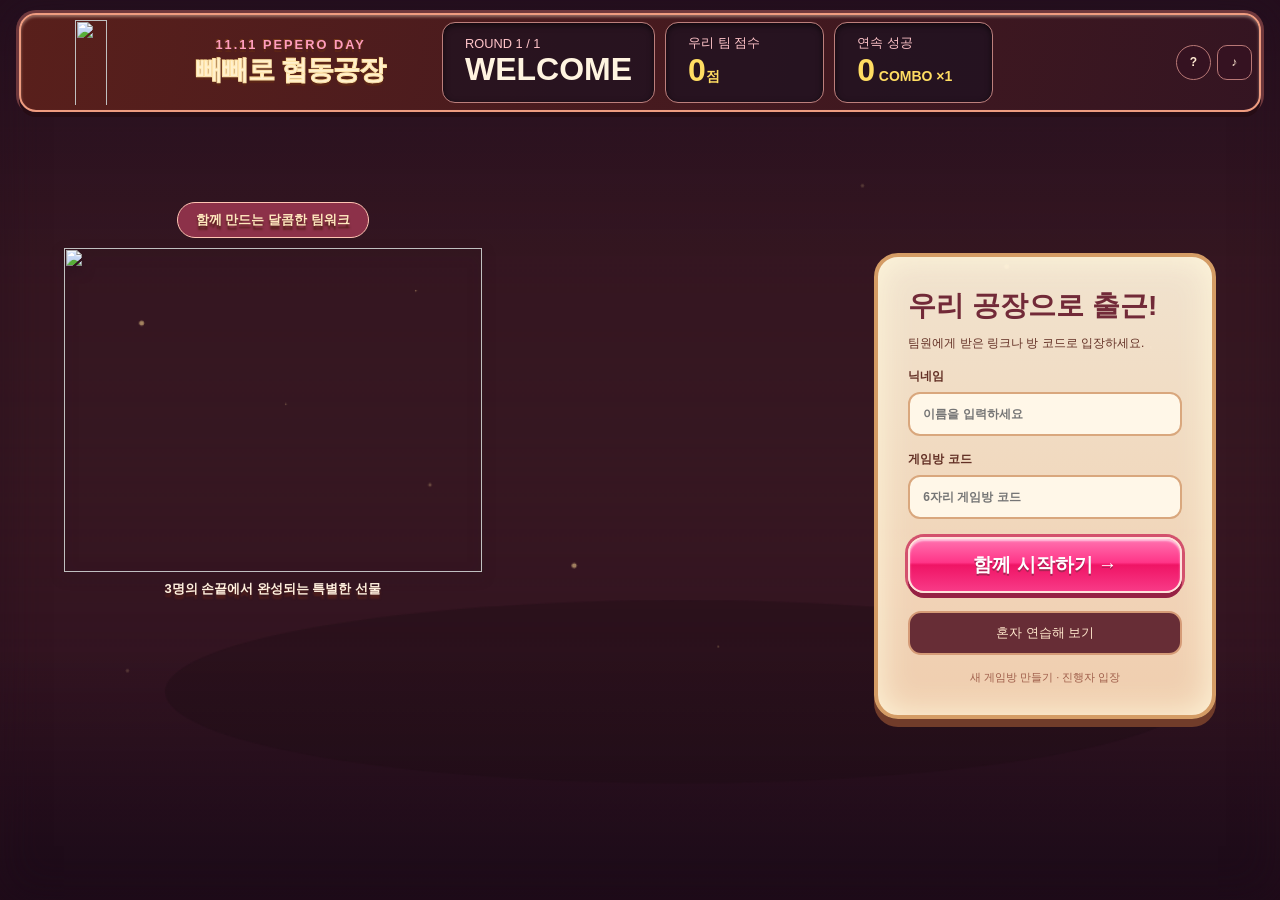
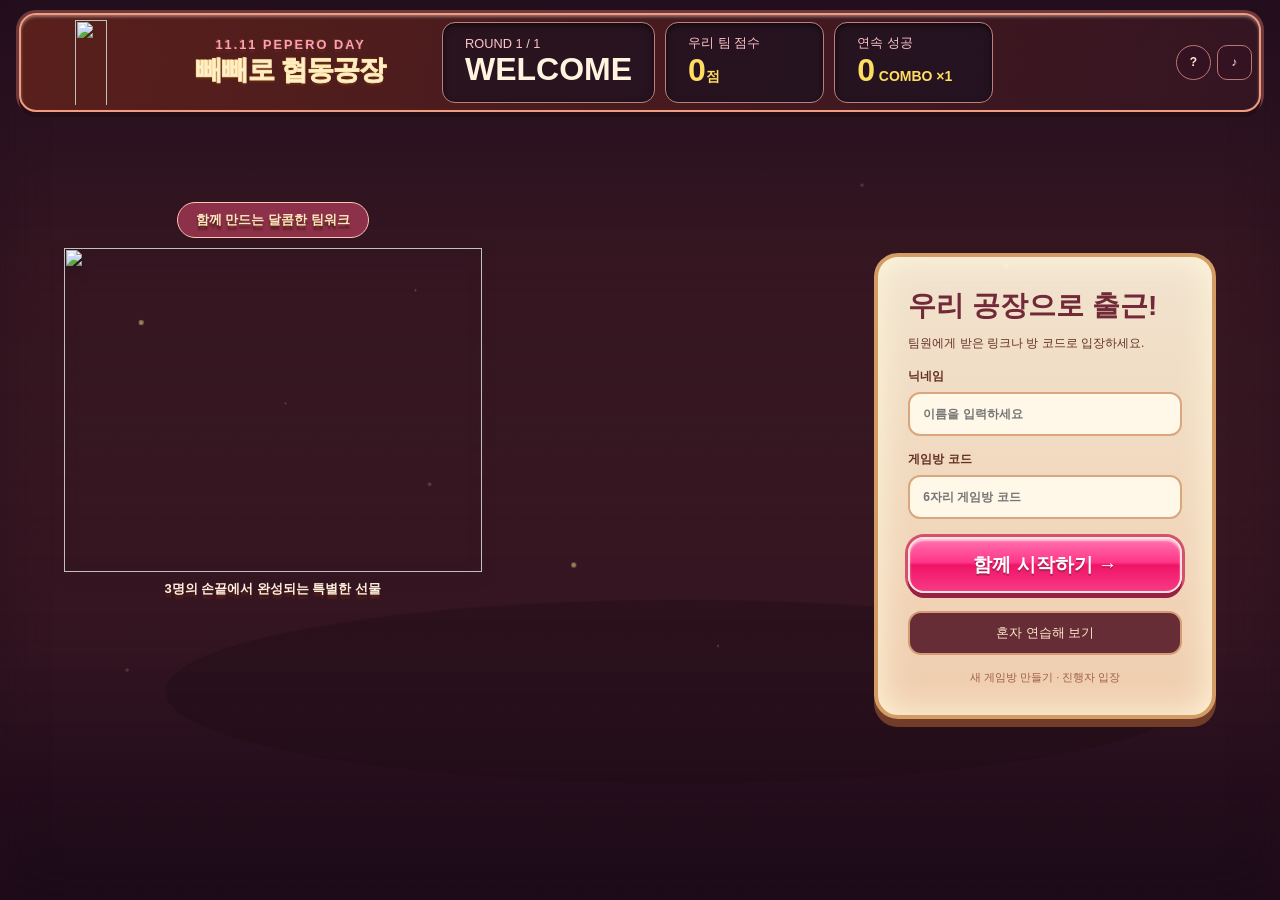
